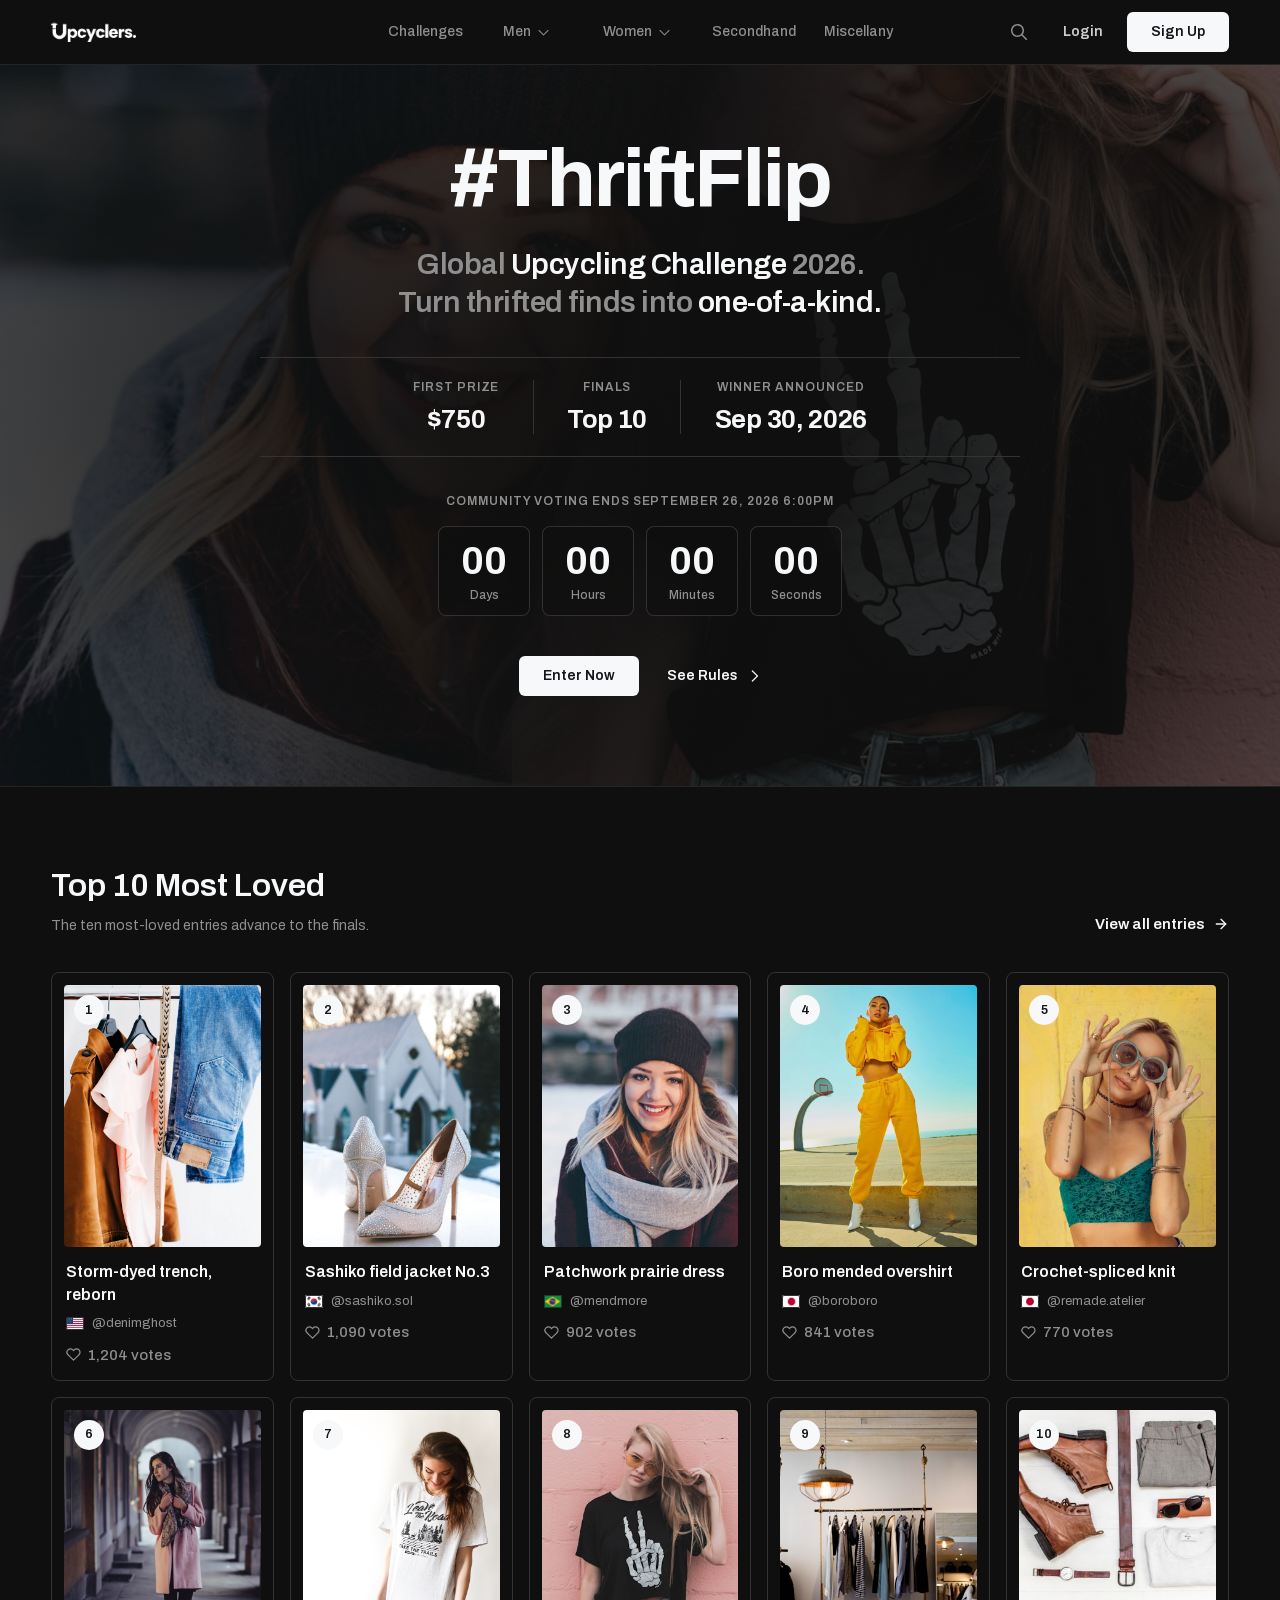
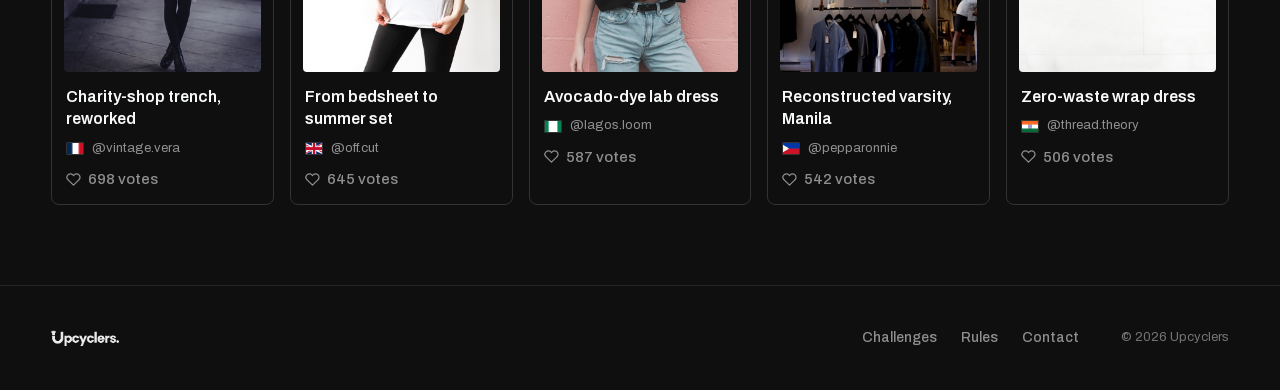
==== new-landing/index.html @ 9be653c5 "Add new landing page" ====
<!DOCTYPE html>
<html>
<head>
  <meta charset="utf-8">
  <title>Upcyclers — #ThriftFlip Challenge</title>
  <style>
    * { margin: 0; padding: 0; box-sizing: border-box; }
    body { background: #faf9f5; display: flex; align-items: center; justify-content: center; min-height: 100vh; font-family: -apple-system, BlinkMacSystemFont, sans-serif; }
    #__bundler_loading { position: fixed; bottom: 20px; right: 20px; font: 13px/1.4 -apple-system, BlinkMacSystemFont, sans-serif; color: #666; background: #fff; padding: 8px 14px; border-radius: 8px; box-shadow: 0 1px 4px rgba(0,0,0,0.12); z-index: 10000; }
    #__bundler_thumbnail { position: fixed; inset: 0; width: 100%; height: 100%; display: flex; align-items: center; justify-content: center; background: #faf9f5; z-index: 9999; }
    #__bundler_thumbnail svg { width: 100%; height: 100%; object-fit: contain; }
    #__bundler_placeholder { color: #999; font-size: 14px; }
  </style>
  <noscript>
    <style>#__bundler_loading { display: none; }</style>
    <div style="position:fixed;bottom:12px;left:12px;font:13px/1.4 -apple-system,BlinkMacSystemFont,sans-serif;color:#999;background:rgba(255,255,255,0.9);padding:6px 12px;border-radius:6px;box-shadow:0 1px 4px rgba(0,0,0,0.08);z-index:10000;">
      This page requires JavaScript to display.
    </div>
  </noscript>
</head>
<body>
  <div id="__bundler_thumbnail">
  <svg xmlns="http://www.w3.org/2000/svg" viewBox="0 0 100 100">
    <rect width="100" height="100" fill="#13171b"></rect>
    <text x="50" y="64" font-family="Inter, sans-serif" font-weight="700" font-size="38" fill="#f7f8f9" text-anchor="middle">U.</text>
  </svg>
</div>
  <div id="__bundler_loading">Unpacking...</div>

  <script>
    
document.addEventListener('DOMContentLoaded', async function() {
  const loading = document.getElementById('__bundler_loading');
  function setStatus(msg) { if (loading) loading.textContent = msg; }

  // Error sink persists across replaceWith since it's on window, not the DOM.
  window.addEventListener('error', function(e) {
    var p = document.body || document.documentElement;
    var d = document.getElementById('__bundler_err') || p.appendChild(document.createElement('div'));
    d.id = '__bundler_err';
    d.style.cssText = 'position:fixed;bottom:12px;left:12px;right:12px;font:12px/1.4 ui-monospace,monospace;background:#2a1215;color:#ff8a80;padding:10px 14px;border-radius:8px;border:1px solid #5c2b2e;z-index:99999;white-space:pre-wrap;max-height:40vh;overflow:auto';
    d.textContent = (d.textContent ? d.textContent + String.fromCharCode(10) : '') +
      '[bundle] ' + (e.message || e.type) +
      (e.filename ? ' (' + e.filename.slice(0, 60) + ':' + e.lineno + ')' : '');
  }, true);

  try {
    const manifestEl = document.querySelector('script[type="__bundler/manifest"]');
    const templateEl = document.querySelector('script[type="__bundler/template"]');
    if (!manifestEl || !templateEl) {
      setStatus('Error: missing bundle data');
      console.error('[bundler] Missing script tags — manifestEl:', !!manifestEl, 'templateEl:', !!templateEl);
      return;
    }

    const manifest = JSON.parse(manifestEl.textContent);
    let template = JSON.parse(templateEl.textContent);

    const uuids = Object.keys(manifest);
    setStatus('Unpacking ' + uuids.length + ' assets...');

    const blobUrls = {};
    await Promise.all(uuids.map(async (uuid) => {
      const entry = manifest[uuid];
      try {
        const binaryStr = atob(entry.data);
        const bytes = new Uint8Array(binaryStr.length);
        for (let i = 0; i < binaryStr.length; i++) bytes[i] = binaryStr.charCodeAt(i);

        let finalBytes = bytes;
        if (entry.compressed) {
          if (typeof DecompressionStream !== 'undefined') {
            const ds = new DecompressionStream('gzip');
            const writer = ds.writable.getWriter();
            const reader = ds.readable.getReader();
            writer.write(bytes);
            writer.close();
            const chunks = [];
            let totalLen = 0;
            while (true) {
              const { done, value } = await reader.read();
              if (done) break;
              chunks.push(value);
              totalLen += value.length;
            }
            finalBytes = new Uint8Array(totalLen);
            let offset = 0;
            for (const chunk of chunks) { finalBytes.set(chunk, offset); offset += chunk.length; }
          } else {
            console.warn('DecompressionStream not available, asset ' + uuid + ' may not render');
          }
        }

        blobUrls[uuid] = URL.createObjectURL(new Blob([finalBytes], { type: entry.mime }));
      } catch (err) {
        console.error('Failed to decode asset ' + uuid + ':', err);
        blobUrls[uuid] = URL.createObjectURL(new Blob([], { type: entry.mime }));
      }
    }));

    const extResEl = document.querySelector('script[type="__bundler/ext_resources"]');
    const extResources = extResEl ? JSON.parse(extResEl.textContent) : [];
    const resourceMap = {};
    for (const entry of extResources) {
      if (blobUrls[entry.uuid]) resourceMap[entry.id] = blobUrls[entry.uuid];
    }

    setStatus('Rendering...');
    for (const uuid of uuids) template = template.split(uuid).join(blobUrls[uuid]);

    // Strip integrity + crossorigin — blob URLs from a file:// document inherit
    // a null origin, so crossorigin forces a CORS fetch that SRI then rejects.
    // The manifest bytes are ours; SRI protects against CDN compromise, not this.
    template = template.replace(/\s+integrity="[^"]*"/gi, '').replace(/\s+crossorigin="[^"]*"/gi, '');

    const resourceScript = '<script>window.__resources = ' +
      JSON.stringify(resourceMap).split('</' + 'script>').join('<\\/' + 'script>') +
      ';</' + 'script>';
    // Inject after <head> so the DOCTYPE stays first; prepending the script
    // would push the parser into quirks mode. DOMParser always emits a <head>
    // (synthesizing one if the source HTML omitted it) but may carry
    // attributes through, so match the full opening tag. slice() rather than
    // replace() keeps us clear of $-pattern substitution in resourceScript.
    const headOpen = template.match(/<head[^>]*>/i);
    if (headOpen) {
      const i = headOpen.index + headOpen[0].length;
      template = template.slice(0, i) + resourceScript + template.slice(i);
    }

    // Parse the template and swap the root element. Scripts inserted via
    // DOMParser/replaceWith are inert per spec — re-create each with
    // createElement so they execute, awaiting onload for src scripts to
    // preserve ordering (React before ReactDOM before Babel before text/babel).
    const doc = new DOMParser().parseFromString(template, 'text/html');
    document.documentElement.replaceWith(doc.documentElement);
    const dead = Array.from(document.scripts);
    for (const old of dead) {
      const s = document.createElement('script');
      for (const a of old.attributes) s.setAttribute(a.name, a.value);
      s.textContent = old.textContent;
      // text/babel scripts with a src: fetch and inline. transformScriptTags
      // does XHR against the src, but blob:null/ from a file:// origin is
      // silently dropped. Inlining makes it a plain inline babel script,
      // which transformScriptTags handles unconditionally.
      if ((s.type === 'text/babel' || s.type === 'text/jsx') && s.src) {
        const r = await fetch(s.src);
        s.textContent = await r.text();
        s.removeAttribute('src');
      }
      const p = s.src ? new Promise(function(r) { s.onload = s.onerror = r; }) : null;
      old.replaceWith(s);
      if (p) await p;
    }
    // Babel standalone auto-transforms type=text/babel on DOMContentLoaded,
    // which fired before we swapped the document. Trigger manually if present.
    if (window.Babel && typeof window.Babel.transformScriptTags === 'function') {
      window.Babel.transformScriptTags();
    }
  } catch (err) {
    setStatus('Error unpacking: ' + err.message);
    console.error('Bundle unpack error:', err);
  }
});

  </script>

  <script type="__bundler/manifest">
{"02a24ca9-d730-4a48-bfbc-7407f951d59f":{"mime":"image/jpeg","compressed":false,"data":"/9j/4AAQSkZJRgABAQEASABIAAD/[base64]/gAUXy4AEM8UAAPtzAAEEwsAA1yeAAAAAVhZWiAAAAAAAEwJVgBQAAAAVx/[base64]/[base64]/AkHyRNJHwkqyTaJQklOCVoJZclxyX3JicmVyaHJrcm6CcYJ0kneierJ9woDSg/KHEooijUKQYpOClrKZ0p0CoCKjUqaCqbKs8rAis2K2krnSvRLAUsOSxuLKIs1y0MLUEtdi2rLeEuFi5MLoIuty7uLyQvWi+RL8cv/jA1MGwwpDDbMRIxSjGCMbox8jIqMmMymzLUMw0zRjN/M7gz8TQrNGU0njTYNRM1TTWHNcI1/TY3NnI2rjbpNyQ3YDecN9c4FDhQOIw4yDkFOUI5fzm8Ofk6Njp0OrI67zstO2s7qjvoPCc8ZTykPOM9Ij1hPaE94D4gPmA+oD7gPyE/YT+iP+JAI0BkQKZA50EpQWpBrEHuQjBCckK1QvdDOkN9Q8BEA0RHRIpEzkUSRVVFmkXeRiJGZ0arRvBHNUd7R8BIBUhLSJFI10kdSWNJqUnwSjdKfUrESwxLU0uaS+JMKkxyTLpNAk1KTZNN3E4lTm5Ot08AT0lPk0/dUCdQcVC7UQZRUFGbUeZSMVJ8UsdTE1NfU6pT9lRCVI9U21UoVXVVwlYPVlxWqVb3V0RXklfgWC9YfVjLWRpZaVm4WgdaVlqmWvVbRVuVW+VcNVyGXNZdJ114XcleGl5sXr1fD19hX7NgBWBXYKpg/GFPYaJh9WJJYpxi8GNDY5dj62RAZJRk6WU9ZZJl52Y9ZpJm6Gc9Z5Nn6Wg/aJZo7GlDaZpp8WpIap9q92tPa6dr/2xXbK9tCG1gbbluEm5rbsRvHm94b9FwK3CGcOBxOnGVcfByS3KmcwFzXXO4dBR0cHTMdSh1hXXhdj52m3b4d1Z3s3gReG54zHkqeYl553pGeqV7BHtje8J8IXyBfOF9QX2hfgF+Yn7CfyN/hH/lgEeAqIEKgWuBzYIwgpKC9INXg7qEHYSAhOOFR4Wrhg6GcobXhzuHn4gEiGmIzokziZmJ/opkisqLMIuWi/yMY4zKjTGNmI3/jmaOzo82j56QBpBukNaRP5GokhGSepLjk02TtpQglIqU9JVflcmWNJaflwqXdZfgmEyYuJkkmZCZ/JpomtWbQpuvnByciZz3nWSd0p5Anq6fHZ+Ln/qgaaDYoUehtqImopajBqN2o+akVqTHpTilqaYapoum/adup+CoUqjEqTepqaocqo+rAqt1q+msXKzQrUStuK4trqGvFq+LsACwdbDqsWCx1rJLssKzOLOutCW0nLUTtYq2AbZ5tvC3aLfguFm40blKucK6O7q1uy67p7whvJu9Fb2Pvgq+hL7/v3q/9cBwwOzBZ8Hjwl/C28NYw9TEUcTOxUvFyMZGxsPHQce/yD3IvMk6ybnKOMq3yzbLtsw1zLXNNc21zjbOts83z7jQOdC60TzRvtI/0sHTRNPG1EnUy9VO1dHWVdbY11zX4Nhk2OjZbNnx2nba+9uA3AXcit0Q3ZbeHN6i3ynfr+A24L3hROHM4lPi2+Nj4+vkc+T85YTmDeaW5x/nqegy6LzpRunQ6lvq5etw6/vshu0R7ZzuKO6070DvzPBY8OXxcvH/8ozzGfOn9DT0wvVQ9d72bfb794r4Gfio+Tj5x/pX+uf7d/wH/Jj9Kf26/kv+3P9t////2wCEAAIDAwMEAwQFBQQGBgYGBggIBwcICA0JCgkKCQ0TDA4MDA4MExEUEQ8RFBEeGBUVGB4jHRwdIyolJSo1MjVFRVwBAgMDAwQDBAUFBAYGBgYGCAgHBwgIDQkKCQoJDRMMDgwMDgwTERQRDxEUER4YFRUYHiMdHB0jKiUlKjUyNUVFXP/CABEIBRQC+AMBIgACEQEDEQH/xAA3AAABBAMBAQEAAAAAAAAAAAAFAwQGBwECCAAJCgEAAQUBAQAAAAAAAAAAAAAAAwABAgQFBgf/[base64]/ShO3eHlLYRTe6iKObn8DnGXUidkA3nrSeaGI+lexq/iKP27slNBi/YNIBFpHDhWwMMPw+tpAo69ite4yDEt4lGrrLTHJp/[base64]/meZGUjNPXYuX7pmFPyz9DDOD7+zQHztrL7WQqQUfnzx3ijV4DGJQUxo3D5lBQ3oZCJVGaOzEWMrYiux1GQIjJH9DzWcC85CTi/jOSLgmeotK2Z+dFFmXHvGFReaRkNsA4cPY2A6pp08WbszuSEdVNvZjZk3pCdUb4w4eESbylJEhwCeROJIowIjRFKy+NSwo5SXHm51W6BRB2i4ouCGUey0awIZMDJVOKpAhsUAwLIRacCm63jMY/dkkzd/u/URiJpupQ6C2XAQXa3gs+relrJSyCTocrHsKHWFfyDxBQjYoCW0mbO1eQS2oJCxTkankTBfG+LeaUlKau8/bTdaOJgem2EkNRUKqFD0l5KOPloLecrSri2ZYanFCTUcjYj0FkkJraYAcdbVdaOs5EPFZCJFtIFEIltZDOzeKTe9jliLYhZoGSwktOkqzKslCHAZKFDcjr7Vwx1TAs1IJLLlwQY1/[base64]/wAu3jrq88oNU3iaTFgRGokfhsuh8bY4a9SFZb77ekSWOYY7IAvmvGkpSnWvwIzW/tXG0Z2G1r9B3mbmsEJKwR0cGiJKikIOKM1lcLnRaUgeMnBano/IAkZwaEz2FVtOLwSbw3P2PTqDS+KtGaV5OtHDnBgGasZzhLCCQsMcGQPGEJIrIke9KPEFRqnl+X7lik+TSXNJnbWa6nMZlV7GPngUhs5hN8kRnWT2dbRYT5/h0im5zNmiRDCQ5d5oyYolUkheSmjOO8+yyauFFGSm2dkkdXPkmSJTRIUmUQkwhR5rJh2hHVJtu42TJ53QTZT2RTsg5aFOb0I0hENCVQ6uqyhcvkXzXVyJ2lEeKAxQ9dUbUbYtGzlK6aRe3ZVzyhGXUlkcMFoWe0vcjF4WOyd6IndW/as/q605Vy88g8ps50uXQeHz9REjFRUFgtlQivowOH2BFaGuIlIaSRlLptF5jfxZcXGPbGe6T0ynbNXCEpMnnlyJby3iB56cN3fHehNFtHUomyLIlcyikkj0luZkhkEbN2cuRkBRMlZ0o0WhFRqu1dOctd0yuG+kk683WZe19vF/bZ1S1xtlPrpsoltvvqlndNRLXPsJJpe0nBHTZJ2cJ+8nyns3S8ybAXkWasIY5CnPvPPExDdf85VNqzS0PEzLCeoM8MpIGT0RMtzKigkwdjFJ4moPaJZLDdSeZBlkxEjDCUS35eHBpwd/6gW58vOpms9dzGhrPJTn4xxh6UThFlxCFquIhYcXqacZl4qbMjsoHSS3mElUMErr7tdFHZJFEjPlmipGJeb+IKjFse4r0dBRH0oyMnHSdzLlUghkiuZczOxM9ZzJIQjzyVUmsLymMpNMJlsD2jotoETSlCsYXSMOY85dEtAyLKSYjGzPJ9Y8mlK8RxV1Icx/[base64]/RgdCchNhriKt0mMgSEhGXUxSPwHJBnRLONKT6PgI2C1M39dSN1OfRLx6jZyCWwOskTiPLTEZUDKO5dUO5nWns+qab2sqypFATxKEzdRZ+4Sg7w92QBuwbOKiEhhbTaMo/[base64]/[base64]/TiXV/qwiV75mspaNN3jhde3YjvKrtiCYao6ZpnAt+0cbtU2AFdIEAr5F85jh1MzKCH8orsXzV1pt5OQi3ZfDc8hZ+jOa1nsL0kfoSGVcXgvqw443kKCnHHB9RNEvFfNDnHaK42eYlSsTWaUmWiuXUjSBIKM5LVcRjO2CNRORlumW81SWE+mpPQc/BatV3BT4zSVYM5ab5phdoiESiTsLcvncXauCW0UDYSdqlF9ybV5DIZKeJJ2JFwxEw9rLOidkFSco6bNFo6YbIaiaqDO4brounuj0axHOMps+HzTKn7Zss8d/aJs7xmTHwOsUHLsV0NauFBZJ2lEzN8gtITR84FRmR08PUpOycBh23RNgomTJhC6mCOAC8wNy0fLp1mDtmkt59rJrm7A+cHYI9Lpo9GyDgJ4bN0EozZs3Uq3CO0w/wA09JcJ7V8rq8lYLiunDtYOa92UrB9AMpTvSE5UZvmCYSm7ytH0ZdCWry9YtbS6fkfPcsr6t4lqQNjncTqrzDKeZjrpQkTsMQhIymKTjIq2GtHd8MbQdPQ3zjk1fXc0f7Vy+epthrEm3ksyGt5Vm0ioQoISJp4TdnDN+yjIiyy2TuF/eaTJzo5TNlUt06yamkTOHzBGJ/OVdmkq2cNYmftkXrJh5B3Ou6GrtGlJWrfeFxF62fvARKYmYSBHWazxDnGDxmVaY8puF0NpJCyq0ePH6FzrirqiGhYzeLFpUn6GrWcDjyOqpt/R/wBOPzc8B2tctIlY3u6kmI7lmkW0e88pLmN7ShJUgruUSC4vMozicU1Kw2bwklJSAGnchSllx2r/AJXyubS60LcwyyBekSVAycdi2Ua41iSw2cHSTzTnKdcbybl5FslawHio43GbdkRQTNVVk3jqnoqm2buWjPtpnV4u25QZEmW77DxVU21Y2j5ppErRbZy4/KpNIGeqaeYujrdhGe40wEJVfFB7yFlgQSeNNJF4PaRNk9ZtNQ0H2YjA8OLumGQsmUGbpg6idhqqOJTkeBL6NpFB6o4lepORjspd6n6TmkpWknE1zUZAiAYPAl6HeePz/[base64]/adi+IujMIj8/FTHTyMgCirNkH6AyCRxxoJxZls5EpNLK/KsezzVYvEaylK7XNKc05NWAr/ABe1ODKOfkvq5hZ10WZJlRpFmoILJOFD2uvlJFwkqkswdN2k/HPWCTxRBRpokGBJpjlkSrSQZvGzTXx5VpYXUxCyOQW3LRLN1Eq+mrlVin9jZ/[base64]/iTKajZ0ug8QSJ5RTFdQcsnUq71isnA5oc9FDstSjZclZso1dvFYQTYPF+80HxsOG7wc4lXqyUTKN1RsoSoSsyhZUWZqyCP0foSAo9TICvIT2BTVyTBgmEv8ALkfC/IFvKn1qOxHfSZRniuZL6Kizo1qkRl0MkdqB1Zt63B1kULOJ/[base64]/[base64]/XIOav8AJdh9dyhK/wAa2f2C5lv5XBznoeiuh4xRu3Ss5xwXjRpPn4nESFmDrSJgR0UWLUHnBT2Fls9ZOktdmz1pLpbD2M4W0yomZKGJ1ejsC9Ktu9mAsJQ1t8vHsm9kg/jXoKtlQO1jOP5je6eTbxlynPLBd0irZui6eNm7R4Ljm7aUExDkS8FEmqLwNPwJIZj5qNEg2ZG7DORmO6MMyi5YuGJAsh71kYaSaSEnJUrdtYx1q8ZEGcsxmwdtp0t0HbNQyxft0PdrnVNn2JsO5D7D6U6Z5n0fj+/[base64]/VL6u59nWnqmyQTO1GjkJVsK4DJLDrUc2qvnLzbZXdQfCrneAhm51UbQePWiODa4+43+oEchqfD+NfRmpe7845B0Og+28ulMOLs1Nzpq7lFZ0wcit6qpqqWDAIxE9iMmBup0/Uc6ikhliufJKmzNdXHos08p6TcRt9GOjzT7YZ6cDbkE4UjyoN1EhPw1KMyrFk1ScDWTBQeskmzu8811dPX4J8mNPwBNpHH4d4znH4N4plEm+imoLXYPFqmzZvGTKgiQtivGT1pKMTYGR5cNlrq8Ya9rCexcLubsvuMTcfQuYtMdqdvkmgfpoIDZ+TFZfW3mi/[base64]/DGZeNzmHGlY4TFfWgpKMfo1exOdbYxO76WK831foj7UE/N2vlR+sanyfVAX6/PPmDcmN0fXgfnO7FYEV50Uq06U6rjMlytSSEY4YrPIF2TwElQ7tjEnKMH6NjU79DQLsQqapwgr35LD0fmg/+ncpiDguyOyMZ9rhin/pPxvn7VRAbnrCNiI88dUzHW5/5mObqo31HxF28EGrdV8or4Gr4g2zC1m7abutPOyVbmS4Mg2YEZC8qzRZF/DvJqCGnQ1zMGoFEpCYvFN02cbItPVPKTMkPeN041q6RSSW1yp5ylvF3K7ZdJVZqu6Wyh54r4bovF1qy1Sct027Oq4HbKRWRRCTQuMIrLozM8fkcV6vrhTjB0xyneHLAiUwfXhnJ3aVN7nO8wNpNL9PjB0b+o/NevQ41sySBs6YWXDLhx+o6cn/z/wC8Ob9JfS6nJCxr7ORaeYmk6fFSOYWIiphG69sEOcgB2C6MG54NDrVz81I/q4/[base64]/wBFPb3O8UT+7IWDR5Dx1HIBhsyVO5Xw3cfHf6L2ovr5VQRaURzpMHoq3aavfB1pMWTf88eNQueBM7Up6H3RznHW4upC/ejOy535UY6uhPbeK1YxsmJmzpcKb1lkdbfNt8Un6Gt3hLYDNPMvWIeO2h93P60k8PsfHv8Azv5b+jvI/pPmlSnYtJOw4d1tlsPR6e6T5J6J5zrZIrFCVzDlIzc2UEAjN6VkapFfSj1uhWYzoHTcxud2HSrVoc2MekmLR5nC9TCIR5bY9KjGhzrp0EjKHP6HQmHXP6vQiyfnTTo9un53R6GBClSqtmsoquU7JVlCr29ooPCs9LNw8az9ZmzTrZ/OSTThmLL0ecAh/XWjX4+mepjjO4sDrbnnrGO1NJaKlAD5Rkb2sSrhtyMB2a19N2VXQhbyXlqdyHFZc7DGFA7FrLQo87vFi/a8vZt70hfmPoyN2mvz1oWxINMbTjEAt6LBvc1QO8oboatDUN24+2uf4yu29XFUXFXGv2lpZm+XUl7lo/[base64]/oSdRzmlKCcp1gHlK7ud82H0j6Ipm9F1MxlEQlFY0sJii2dZXV2I0bo/[base64]/M8C2niaUE1nnkoChY2E1c62Lu6r1WwlGVdq2CoyrvE3gxlHEDYa/[base64]/0z4S3+d4HItV+64OS2bXkwwOruuf0PcvK9iSNzaZRAAtusZT2HIWL4n7ruL6M2ILaXOjNSOzIb4n5IYib1SC+K7OwZI5q6E+MKJB8l/MgmxrVINkzlIHkyokF3L7M4VQ0KdeCRyA3qz5iyY6lFasyvI1HSjE1gNyAuzGg7PqQROHIJYNe4jfTHozlPpYXYzErEy0bM8kEOkGF0MlfxwjjXzSDNnn3t4Y55xBoi+d1CfdcbazmcRjSpbW/ArYUbKmQE5z+5IXCSma0dCSKP4G3H6R6H5gz9y9Z9xD0PfrXY+h5+zgGHLJ/KoowIjAqioJPa1wu45xqC6afsvUULnFcd35d211/wAz9O8N2VT2LAbJq2Jtxn3Zyls4PyfTJRf0nzKUSioHCjZjuo9oy6v6Q+btwc71v1HJfP8A7Vo6Vy+ae6Pl+yt8+6zgtcrYToqKaJaYU2Sb+W8knqt5MnlTySWVNk6Xl9kkNlsJJZc6JaJC6msAmNcQVnt5UtYA1rIn41/Qde3Bt1Z7j9BFBT2gtTKs8EViPKb/ABbWFrVMKr3R03yD1WLrprIK9NR0LUPVlKcToZ2RhxTn9c4FQoSheEcxDZd3HGKF8b7GP2FUWY8KxZlsc9XVU1LhNxcty+7OVY8QogZi3AzP0s0RecfpafF9jKVRsH7Jn/PdwLLnxKOFA5hliiPCqco+3udcjsxlPXVy9YHW7UXZ3a+adW9LUnfHEdXSNvUz0FVsTWlLhrPXwfizWHQlVeo+URpi/G6uBu4w4d9D4x6G/KOmOQ7Wxul+wXuGPZOz90/ab915oont5LbHtksY31SxndNLONvJa7eUSTztslrjfKSSnhzM7ryvKR28qbg4C93MyVNHEigUDKEMgNHufzNkcz1SYU3w1sYy3OcXvym3XvN/SvJ/Kddz9UVsVPYyeie5vmb9LIdPh40c0enOyuDHMjbnTyMV9z24d4mIyHq+OxMfSPVzW+hvWxXh0OseLkAld1Jn6Wz3GX5knXD9x0C4rOQZR1iOZDTKybHEUGA8G/R3kbRbe/8AgrrHSXQpmASHLqSYKvC6pq45ivPnGl0pbjrpriToePKX1RHat/Dvm4aysbk9/nzpjk/rGlekUUkmdTnvlHyL9Ofmz6FwkQdsNeo4Z86ZyENxA4O1q6RubQv1bS6C9UXqet+ndXTPWedZ97yW2M+S9tpsljfXdLT2dUt/e2SznXKXs6wZ4HecBlLdLh6waL3DuZsimqjfN0CORGRTJ1sUp/G3Jwq+htoFP8NnqJEJ99MuEvrXlXueaGLieZ6ehavtCrtPBz9Rfln2/PT6pbpv8XvJHKQs55no3FB9Rw/lei+cjCdcFereSfR6ZfLboLTz+7FKRtKn0y8es6ZUdLnixLrKctuV+WmyuHqOZC2l8KbBzthCUSUbvEdCZmEFc+ck7vrhHrs76JzrlG8MDWsann0Mz78JrMW8HZq/l21YP3/[base64]/RJhd/H8x571P6ESPg2Vc7b7Ib83FM+3f2eWWwp9S781VSfmuzoZ8mut9LmekaAkmsqIvqzni3XIX9ZvK3O6wCLWhzdYHSi6Ui9C8d6xuuGWl5l6rcleWpR5cykureYuqs/alktic10eWhXyp+wXGupT+YcEk5/wBB4Gp3Z5C7lMPLMkxF8CWjOae19m7/AOqLRTHRcfrvtsknlbySG6mEkd1PJaeU1Sx7fyTTnW2OdNfMHOHAnWqKw5Su7ETEeDZPXgnW3M3QsB1vhElidEQxN/QlyZw70FzBYqWr9TuYu/8AkOoon5a9F1Fk6tr3SDkPn/p3FXPPUHOna+dVimrv2fm14d5fJ36EZPf33ZtHTfnu86MkEHmnAdXW0SlME3c6G8fdqVV28eC/tB805w/P9yzjjv6JC5zmLbp6e0tT5dWv1xYmP1XLKXYUSqUqtf10Dzywn5Bdm2bc6KkOypBdON1lZcZdo8g6HIT2+69vEJ49xldFV5tqKVdN+fei5vM/gfUd7AsG+6W6W5LqZdz70Fzm9euOouYOj83ZtB/slr8mQrC5oXfp/DSH9vcD9zxrprHx+1zVkhY7tAskJArKoa6foz6nq/qtxnbqOGxvr5OpjOsZ539iKxqrsklnfDt7RRhJqRrORQ7p8FokQaqxEOYr1oGyGk7G5/EXua626phU8DrQ6WBJ/wAn2Q/nLpzinXyuJ+oHn0g5vYN83XF8iOL67PQh2dV9ecQe1qo4ju6I436x5u7fz2oNpGI7zy0FY0MElB9RpJxx1JzXsHSNych9RcX1o6heieaNLNkY5s87bk6IjXSNRZftdd2IEJZvRXd1X8/htLl+3Lp+ZcgpQ7j49DOs/[base64]/XKnJqDScE5z6UzhmbyexHu2sf57frzgjqzpyaXnT/iLzbvOeLQmCMLqF3CLKzNiD0/a9Pc50dVQ+y6o38HkQni0vTPHqehsiA6nPO+5ODJWDU+jvSPG1x8p631nRNhAqB6uxM686zmp1pGJgHVr+HXhpz/AKpSsgssxj9ZWL22yOfZpQ5ckjjXqWyLKLD5sc81aj5h2EIwumWpJHkpK0lyRJaMtQa1tNKY6LmAU3g3b+pyp62KzvzhPQZGfgdjxpepy0asp6FT27V9ttc6dAmmu9xBcE+c6NDngkYqS7Lkfjz7acTdDz/FjHaKa2D50o8MBHyPpC/XFtnVC972yXtvKpaYW9F9dVUXbXfHnWaSt3mvQpRRBnjoMpuIlA0FyveZ+oKNu1ecb1pe9x1Oq4mdgtfTOKAOjMfWByGF155v38bktnRnnuirXQ/OHPuHNQehaDVzZtY0NOOcg9i/[base64]/AKdKnbhb89HnGeHPrNrr5HyEG9hUzoZcH9O/Ct/qJ03xocvjbyqdNXHoy3z70X03zl0mzc1mcASpHQ7o8OJsZQytiwLdo1bsKpfoWuLIuQ72hEsgHoMglfNDQxVzk7593kPsZ205DqY60krOrbGr7UsVGD7qtqGgEdwq44nozhPuP589JzQHq/krrvWyuWa0v6id7kwuFtdvktnDd5EvTXX3ym7kyu679ltHXjzHfiCDh9TuMt5K5rWIm6lb6lbhy86TqyhW8zdAnH3xUeNskMpjYdVperaWrAuW8xnoc9lzy/W7byp3eHPf0zp3ZLNYrLuG76vGJSu61/oK8KeutZPGfT3LfT4rVAwe3eX52u8bo5hvToePoK26/kF+pMIiYk+jmc+Ch72dilZZP4xCdr1xBJnaBz77sj10P0h8hvt8Kuo1Vaau+m0Hzn2EsbZTSjfNc4qjosN/tlLQqjgZ/V3YQ+YQZp6VtYYua5ondq9C41woxMvOH7Vin6Fcx0ssibR7UuO41Q0VRpPdq0nOKO84kLdq3fc4mPnPqVL9oEeW3sOL9R8t9VToxbnLufj7O1qsHHRXc+TNnjJSY1zgtsOx9J+r/jl37h+mdnmafsnmeumBYIUoneuQKFM8vXjB2DFkl24osvPGla1mMMKTo6S/Fcf4x63j5R0FWAzo+RFtZbDrmdeneFV3FxnoB6P2RS+B0Byj55XArfcFmwSylicC9hVZbYblOch918OmNdnRvIHUe5gW5yL2Ry5tYNzxFYNYFZHF3UBK1XoNOHSmFom6bKgMO8d8UP1G2zjrPPdlUsp3Oye8JqZ1wy2DmKqMKkG6L/red8J2Au3kmzIkG0WkZWSrq/SJDl95ub8J5TqC9Yipfla8Gn7WvKlyRcozmxqmlVPQXpRo5u/Os5j9G9iPE/l1cBF4Kpp2PFmbKrp+HUHdU8726CHUfJPbNMcP6JwkEsWKei+NRRJ0lpYTrLd+OyItur0Wl9M+hvjj1JzXp/1APck3byHd2MJBLgnK5RAXoyWgvXOlV57FK64tiHpH5vwGG9v56L10sTq+CnsJXN4PXjpVX/TEodTWDEpPwnoolAHI8rXpLXxFE7WseGTufPUnKmA2poJce9yc02o1B07y1aOxQ6uIQuy+i5PkK/YQ1PJtIMxGM7X5kv2V26XKJmeV+jpek/qdn6nZUz1/naO2+yWufeaW3s4imXNHSPMmvmwRZy36HGdsXzKE2TbSfheLWbgVz2yts2Q5/fEaM6/p6FlKGAADR9gcTzdcPIjhq/QHwV6Jy9ONQeGfL+8GU1w736fmhyi6Jq8nbR8uK5Yh0OkC53FJKS6q4ntfnrSXbnM+ljUeKNOuz8zihgZK5wAMLy1xunqY3ckLq6Klg1g7hY6MnPK0ozd/q2Q8yFcTor1rGE1KeltDngjrOCbRqSRjV5tK3YZZtPRUgg6OTFIfonxJ9PMLppILbveO7chUtp09l60Sn8ctko+mJxCLAPztIAnwulrWhz7fNXaFHiK4OZ7m3s2+rn5nvo1a2+Rekm21hV9Bxt0yPWs/5+sipau2NNJRfyaK90F48eydlk9fltdveS9jbKdPyqSQTlToLm3eyMN1U9nKHPnk5p2NlxcP5vYOkRe9O87pSDzqpohOhCcXg/gbcpkbIKaCprbqNozN+HMjVv75tQatLdyOxgqL6PlmGFdLeWt7yDEyVCSNntMBY1e53S3v29wT1HzmzJOTvoXzfzHT/OPSzap9H8lHs5ZGb2V0LZVJXx5b71BazveKSHUJpqU6viZJZFV2XidPJFozVVcpCIKsOp4xtGVgOvzDpyMnBqhoAA9XtaLbirFXqD6L8v3XxHoWbNjtlcx09Ehn7/L2YVbVZ3XdoXJY8Km9znKNre46hq6lnhtjejQ4IoTtT57dNgdldDcJdbCuXVNK6SvZjFlfXOlypKqA6ADgth7EoGdV7Fs+iPrOf9E8646TkM7YFJyLPin54kh90+PPlZynYj9T+zfjN9pt/ErSSj5+as4EKQrndZ2a2OhM35NLT/P1E7+Jx+pYCROTICsrDhtixm4ifzh5HqaH0T4Q+gXAAd2LRszHdPOmtayQu71ckqns8a4HPmbxUNx+aDtXOtEJ/g9xGLf53tdsz6fQQbdfnvb/AD94n+t/za6HnKcRJpdrwL3rXjHqLkfQ7JaSIP5x6rXY686n38Gr4xmL+geXFV49pfxj40fqatogXYnpPAblIgJA8PRjN3FBAm2rWb9T4zPa1869UuaWPGOFrUXNo/N6OnUNu0JeOrl9ATaHzS/zlZ1TbNbBubzKr7V0K9L/ADV+qvzK1c2seiKCS1M76gTvjzpGlpF7oq5paoMJXYEFsVoVX/R1VCti/A/Vrf1VTwl1fAIfPfqP89VuxX8MUQtZLxoZJTVsfcD4hfay7TkjErE6BBp1KSCnpz+QZjO46hZF8jVCRQ3HgGFYmUCiWcfH+IUXdpnMN4vY3PoNKPnr9UgH+T6NswuneHMxaZKJqKW9VUwYClhNzHUtKKlae0K6M5aumrcazytJXWsdOdx/Mbuzjekl9C9iVlzG58ga37b5a9M86rW66yOXafaTDyvj/uuaFtmsuh52lmhQT6P5E1y99YptVtW0xM8vCZAhTAiUhOvC5rBFL3eXKffWVsXEYj0z4vuLEhtp1rkXKzseEW6G5zBdMAkGrQ6Kntb2Bp82AoPoPluFqXSSHG7UJH86PpfzHoZvzWmMUkmrnPuuefVs7Y7asDmy1CCk9uVXtZoTtTxGzTr/ANM/QP1oxWgfRcr8ivm5dNT6FsGye6y5/Swic5sGlv10qY7VjZLNd2w1YDJYKIqHQO2aNwxFVoTXsZnDCNRIV+UfXFSA0vmRGrfp/qeAeGALij0sos2oJlW6P6SfPrqWM0Nrj80eiIwM5HCJbYzYEX0LnpvQrxOvo6PmOzQPEBJSvat3qf559k81u/QtxR/QfD9HR/zb+unGB5fPqwUZ11mNLbm5T6m4rt6FjNh1jvYNXKSqK9p58LZENLuUy840IIYS0OTE1yaiVe2/aNCJa1g/QL5l/XLm+ph1uVtbfOdFb9MXvz9QIzs6srZgfnA1DTWkK/LQpS29LBe8q9U82TgZUQjhi3nWkt1sUvmmF6gh5ixWvJzJ2WZSCl9S5Ys95ptG9n2w5iUjkCwfVr49XuXk/qz5p9dzHxmAkdrAk5BH42TJkf045l7GjYlV5QH0FdzoKjGEfs1nIRE1HoEKlkIWE1DZBYNSJywpk4rckVq6HzQ47+snAW1zFDSqKlM/TYEmxQGwW+nfy3vGl1Mr5g+qfzYA0UZbePkHoU/fKKcgeV8G0zk0ef2MuVN93dDe1tSqwUKv1W6B+e3XnmXpPREALuMU/wA1BHXHEe4WDdSVXMLA1acu+opAj0RlkV6ziRiRXfQywzOTrlCxdH3tHRrRtKoNcyWzZpLL+TLvs58ofq1w/f01Nq5mlHR6S5v6S50BGSWVXtkBPxJPYBNbsrmuKgLt2MCQ0LelXOKBNY3OJWS1lUfdtmlSdcdD0DE/Oq52F3QTvoXiTtCuSrOfu0/n+UXdlqcW9ABLd3hfht3P8XPsf+fbu+R5YHP40XORksc7EWfc15cz9/zuPILGrygORlYhZIJbNN2g3cNGtZGgNqsupt58ltCq7DaZ9qwkOXqUZ8zPr7xBpUPmqkSj1Ko90cNaG9I3gh7T7L6S0vU3d9K58xBEiEFoNFhzwlKUVrZsBEZg9Rd2coz5ifp7TcANMnx7K7g+aHQXL9X9O5nzFbfnndyPk3rqGUtDjGE3/wA4dLU6SpOwo3ANXhCyHX8aHVtEtMVUTfAEBj1LScIWpGwMnie5zBQ0kxZ7w+o3ze+h/L9QHq6bVTT1PoDx11nzAq8/t+kbyEXg2zILYBTv7z446u08mxI++eHocqWlAJRK1EbYqGWJrooLoOvSV+NYXYpayagupuHuqy07p5x6w4+paEU6u406tt0y3rG9j63WX5zPsL8PfQ+FBsXUklkb9R8/z4y+g1qyniYbS/uXnzoEUxc1FNhRQD615aCxEh2GrSk6j49YCq+VXZbEopJaOkvyl1RWcS/Iile2+Lr/ADKzR+O5zrDT9s6pdc6+nvy96no7Y3m76pfLBUQzYoFu4LrdBBCSc+cuJ42aajsrC3bktJ3oOkY27C6I+Z3dfm/q3TZqmrE5DpKp5e7z5yuqElGFi6dWgrhsbnXZwpzz8gJ1cZtY4aWVLldxST1/p4KA1xtq4J3fEsEeZfUr5l/SfD6KIcg9M0ZAn0Voux4wKYe+OTOsRy45NpsoXK9625IuC7T6IexEzZzKqjVzczFJbEPsGt3foFeE2GweSK6t7mCyeJ3hU18Xs3o3lzo+psnU5suCkXOpm/SfwD2Xa4K4vlsG7bm9hplBZUm715Q+sciI8ljJo4e0DDQ9WJDHXON53KScaksf06ccQmI4w2mqrkwZ/sGkwiNWx0PUuOoTcEcq3vn7wX9JeI+p46hWZUTw/[base64]/q29maPy5VWG9ZyWUHqCpdN/XSn6dbQ577z5P+hRQvaqb0gN6m6++Q31S2cG0HQM/aiJxP4rGK8TmcYJCRSAA9ZHjUaO1bBCFT2qQWqj4S+lHH/Tc9842hhlxHVGVBpGh1pNl55V27P7b+el25mnF+b/oBxlZxIhjVPQ5949EuI2SYNdRlui40SV9hwpkpdHXmbvWpePNHQvI9Xd9iVLMeV1lRJOCGHVBALL/AEHiKOmDWUgi+oa56LpWYxodDbvMh5Yw6nsAHQQHT7or21yF26UHXlL25WtDYAzut5RUuF5TAHMXtDlLsChYqN04+lNoFb9y/Nfsq7nXOeiT2lcg7mUVpKcOt2n5mWN8hkpygfLjqahbvNZkMBlfNgp2bzv1vy5boSHzLwScI7s1On4pn2LRPXkl298/ukUHtX5E5fwW8L25PN0jONR/TL5V992sLuke+j23Xv2LiilYvg5rJIJOmDpmeyeBzMc9kmj8Nit6J6N5/wBjO+WsXtOrOW6FCSBHeL1Jq2qkJU+n94e+jS+knze6ZaZmjx0hMITu8e52Zu5gT1UykX0YqwvERaaagQWYv2MVsCsX1De7ftHjzrHz7tDsRJxrGuRJJzI/RuEryUx5/TNH6nlsKtZbMAn0Nfy5VWpbnqaYTARYupg2T1FHj1HoLFmcPszPt1PCLU5hp3+mKDmsZuVOm1K8s0UuGnsh5UMGyJ/JoRcp9hZDL071h8tXiMi9SPwIC5W6PtWnLFESARfo+jlMdw92x85ST+oPz4+hHAUYXl4v6JvltNIVd/X8J0OC5l7/[base64]/oMrIsqJ6ix+gw3ZQLKvxytbqjl4FO2FRFyWAPptz1agTXX87e2nB6vIfdtWVq7yi0WNakhZ0ohSgiwaMdDQA8Gs8496xeN/VfNiEQ8Y8kdScyR0e9+LOvKIYdq+ifoG+X0nikv7Dzu679ilAEv2JGaLFtVldfkRMKG7fbWAd0FW6bvr6H/ET7W7wRK8ziFwVlCwcoDOIESKBBjcjS8kVejEQlPLDDNa0Nri2/Zet8w+ZfuO4zdX88zT7C8Kxbnh6goDUOYib4dvtShoV1tj73CCcwiu7xyWm2xKSft03F73k5QVVbrtPR43zE0wGjlg6vQl281zPEvelZmunESjziP26TA/Ar5gNvQEqihq4tDXo+5mdQTiQSfM6d/PZHX2Lpwav0HNhHxmtuyDA+SrThZh6WHz8ZuVejrIp2yxGO8T9bhhkFTHnG671I3EicPEXoGPQW1yi53nB/kB19CLXojoCIOK+fOyeIK212ZALn4JDGJ+fetg5dsGDhun5DrDiWZwd6SuuGsaUtjTphKWm2MRE6aumqlt9R/lrdN6v9tYw8F7UQVnV+UnCTFMVoJyiyO5RlSEKNQJIdW+oSh5QFA0tCaTOt5NmaRIgITCaMcO/S18M350236FuOR3PlJbsag9W90NUEgkVDoaTQm8K0uaYqq7GytcOm6JjdBZncNtsxI8QwvG4WvXn5nWLe94cSdCZ9/SL33UdnIiNvREsJqnReSK7nQX6Wc8duUtY/b4QJj65TleW1rN89ZvYjB51zIK5alC3YA85Y1MwuGnhTYw+l7l4OsOlrdb6vXFG89DCb4mOkK3ik+u14P1XzbGhk6k5x6fg6RrpDgTtoUIfxr9DOeIWbA+S/0p+WkV0R6Y+nPheAIP+p4neObJxo+RW0Vdw301S8ql5M6QcJoic5g1y2K/2FmdW2v0QxACXCmiHLgJWpRV6XawdZuxbSjJYjMACckMGyoFllMoHLszTkjSISapafHW64p6oItXSvL/AFKuxPjfSf33g1e58c4r3FyzQ3KSbzp3OrXyBBsWklhZNDR3e4U2r15uO7qPepMVLZRJodAp0BYVed5CpXE4VKmPC3VnL667SqqyOf7BzDGJ8Z3NgQiuAvJeUQsOtUWcbCV9uc/OC9VLnrozWIsblHpyq4cVefdlo82XZidLY0qr+wM3SjnIFpldXOxU0S6POG/orBLpjGj+jqgzn6HWnIXXvO5qdV/M/sfm479p+s72ba+JzdVLseGSRXQVXTVdFC1SVSQ/JqapnO7Z4it7dqLoCwD6hs3tcdXndOszzajciMSmkDsgultW9oU7kYf6NYEUjjiMFEMsGGSUo4/bFZyirdm0aTFZujYEbNga52uE5BEisxi74amKkbdMzZ/EZo70Hxb9WmQrfxBpD9EHNIbPxoZ/QLi6eZEMilXpPVI5lNJU484iU86jr8WgcVCGq2zMbV5PvqWSxsWE3nTs9fa1edw+unMliMKE5WqWfKujmWVTVeH93lVWUu0I8fGO0i1Gx2GXlZr1abNxBm6VuHlboPO3rstOn7s5rqeYq1tPlTayb5srkq3Lub0z0PTt6VbMS5e6s5Vpaf0ErYzvZyvl+AF3ESx9D/Tn2HY/MfhZPueEQ02wgp+2SQ8a76IftNvJvO2L5Eb9D879J2xfVvm3q3kPq8fqGS8I941ThwhI8x6PKyarjA6WGON8/RRq+1woLMfhVpO5NRNmBxJ686Kg2le1YO2qGfeg5hwMgd/KhvgEsFAbsNOI88TUjbBu4eL59HSLp+5apPCmefu3JBOPw350/RqHVT86Kv3s4RgHgTW4oJEYApsjV1WNr1PYzBmN98qW/l7vQFjQd9idTKajKixkgnP3Q1f6mHHZOBqzSqy2CvHN7HS1si4ZDoq2rGgTWwj+orWQcXHyjOw2PoBaVbW/gdHxZxf3lWGhR4+6Wq8fdzPpJffM/UNS8z5T6i5ShZt7pThb6ETpfHXtGvuyquha3t/[base64]/dd1Kp8GlPtjUtWxwzI+w0sff5DkXQZ1p8fx3tumpl+eMp7is+/ncVXhKq0iU1zdOQVnPoVj0iWLn01VlpyCD1FfkAlQb30E6NruS4G/[base64]/QufmpbOkOs5JlqqhOjjXbDhS12yht8raJkVk/JiazVWRPvgwzJOnrVPBLYpe9mxJpMuXrWX9Omvzb+jGVuGYoZcseGUf03Rdmkr0F8/OlBq1Ca8gyOgM7Dk8vROMVoqEzOD2Q7I9USEm+ZQrcwupbrZEszYqGWgRA0xm45gfDGIypTKIE4OOMgy6kq8aRBKTHI2FSlxCIwxKxlMMGlNV4TKRSEvFh4yzGdVZIhxNoxAslZUcSaSE/Ixok6dNwxxIhsG0eBCBRc/[base64]/kYdKKCC5yTRiWjWsozOKTSNjJpNoorFH2r9tFNvbhoznegJ5FTRwJi4nmYdds6nIgQEsVsni+CDzO1oPVlJmkTh4LcmZAjLyk05iC8GhIgirE7qQRsgKTemjMq2MuU3ZXssozWrmWwSJm/t/Ob87Xtt93AaexpGKY4w2nTGYV0LmJ+95Np7fCZRRByifR3vv5r/[base64]/wA++mc9LymuFNoWMts5jASg8Y2MD2NtJBzr7RNl6wfKXe30z+SH1f3kOfOnAy0lGr8h12jS1ZXPW+pkUPQHYNPzxoZ2Lx2YZ/[base64]/uR8GfvNrElo160kZkbADqV/cMlPh2OX6s6zrnb5zlqvbrj+5ylcROW6TpVH03zevUJ9XZR8x+u6nTdGQd8VramTUeUz9GJSNFvUuaS18tVsAJ/[base64]/O/WUY0M350Met+bOl4XeNybW9mVEdcw0dfuHpn40dCZnS/QgTFLMo9K3ZbxCrasRRvH6VuakhB4ByDILuAj9+pGxlkrLAFJ0cHHhzBEzoKEg6qL6JHIx2LFJ8KKNIkXKx3MHMZcME5ETKY6mFlirGEwbGTjE7c0wLNKorGbTKMgouwG8VEJlFpsyAspQDi4I0xYqUthqoFpSg5GJy8B4t4kzuH+YwkYKw/mdyy/5XoALqKQGSwq7he869b5o9hpstNzhBWFpZPTRSXaraIILRdK1zWcJ4UfJ58om/t78Qftlqlt3DVnM0pEg16lx2/j8eCcyLeLgtKRiWxeLg6vu9hUvcWgunQHUcRR8G6npXe5mnGEyGSzIr2RxO8p2/rAp8venM/qr+lIM/n7kiaoBKdt5BLNjYLMukEedCkbRjWgDy30DOMp/GkYlGR/[base64]/ip9HK2/wBSAISTp7NnARk0qWhiRJmCw7GElYS3FTYKN9mzctAq7bXMXVGnRkJaIKkIyYlBCsJmwckBinucUSisxleaNOOHNUIOU8uVaEdj5dJiZeEMvBFmsOaWI/IEYkDHTY9JmsMqJyWNxtQ/KN0R2ufe3vOXUkByOn0DsSahdfaYlRj/[base64]/LFj4k7mdwhBzIW1hrOGxSdNPzv1fY28mpZp+fNHELTZVLdpeznVphUttLXL6pKpPDG3sKPunuYL3sr7g18VZ6VqH2nEJdWtOREbI1z5K6ySMsAJNFqNwLpNgU2HEREtHMaBkTKrbgpSQw6JM6AttHPJuJDGc/QjrM2aytXi/mL6eQO7jfLromuKp6LhvsBO/mB3ytyYEj5zm+rrYNaILK1OL4D3qOv5PEVlX7Xd6gcsui4mV+sJJzG1d+sjnM7+E+mBlZaV7F0soQAESzUQpcJVQu7GE5rqkAUS5yOSuEizPEeZjYfVkpnk4/[base64]/sF8p9flJp0Ry19Juv5KquxqQrDM6HsUvVprE6AqJk5/K062G2GHrWq9RnKUCQNrMos8otV954tUKBsO5Y8Ydaa2wTd4DMN65LG6gvO0etV+wEeJ7BhPqktzgFDY6OW4yrhR+kXOnzriZ6d91G03LJZ+2MA2Z/RPRfOYYGkHbe1nIRSWRG5zaJgTIT5JOLSKJh1NX7RS1gvVm+wdQj5t4Okp7ObWbrnG7T3xnaFnKayUTiEHCFrmdPbJOHX2E1HLlvqm+03SfE/[base64]/zx6M7Hzz6kTWsp1hdtoTXa89uwD56/UCvgn487G+fG+pmfRZDnazc/YmS0Ui4iygcnz2iXPz9yhA9PGkEUxjW5ZDbZE1BHOU51ds53UnOq2RaGj9sSFoecarg29iWUa+67lkRtGluwSDFh1/hzAh61jdRh8uiGjxzh0NSs4u2Ndp1t3OFR2nTzHq3QLez4Wg13SVuYnlU9IHXUSzC15LZNCFpKN7fNbpK4eGNd002NdtFHpr6zfG77N76YuS6QLmj8SPo6HnKjiE3hNu1CQ6CftRzaYcoulnWIfGRVg6cjLIYbOKtHMrq/Zs88eRCRVDiQC4SjoO+S+m6PhL5fE9o123lH2nsOnLsp9kXkEbP8v0AoDOIbRvVHwR9Pubxn5/vPgtnp5v0QH8VVcG/cNEo51MHVN02PRRQdszUfJOG5KiWqvp1tV014ncLtFRaL14MdB13b5mVr7u2dNQa7q96LtHP2OfnwE3u+YLJrjBaCcZkMd0OP9r7NjK8po6iRdym4r7S6+mQa6vtPRMhprtbxdVE8qS2m2jF2020UBzd+yPho7p5kHfXbCZPGU1Gcfa/4b/bfaVnKRlrKzJxTmKUbsvjjMJWuW6KjEyDJeIGGUmGm41I2lqCeNoEWeApiIk2rySQ8Un5DGoD6IEhojNmkib1bIatp9Cqtz5O1vfNG915F9KO4/[base64]/Sz506WWyHvml/Oc6qoMXyDhCVdFss3sZae23iVEnae0S+XRcQtqqtnYr7hVmSFrpk2KotRV23WDflbsKCqihhsIb1uRFLNlpACM3bS/y/lknCi4UauB3V3jXUWi609rE6vk/Mt9/etUUdvejLGnvM6invDuKhfelWY6+9Z5/GfeTex7yXusvevN9G9/e3IA7F97O0gx/wB7M0pLKPeqkguPem6se96M5S096LHgvvVbIsj70TA5r7wSp6e8JwMb94FzZp71axzJwX73feWe+u3vTIbsH3ub7R4h72To+Ce9UucTfPD3tPIKi/eu01nXvMVqh7z10m3vHy0HHvEqLZ94egv73o2t1feFeePfeDtb496JsPPeHbsit/eoNCSHvbnEsiHvJRpr713m8r+88fOfegdVb3g6CanvIuvveif/xAAxEAACAgICAgEEAgICAwACAwEBAgADBBEFEhMhBhAUIjEjQSAyFSQHM0IWMCU0QzX/2gAIAQEAAQUBAmveoRNfVRK4olaytIiQLOsYR40LGM2pZbGujXCNfqPkzze6bNyptxTN+64n6/oiPHjR5cNwrFWIs0IRAvsJFSeKeOGudIUhrMCRVlaREJgSGueOMkauFJ1gWARVnTYNcauNTDXApiKYtcSqdIVjRoTG+gWIsVIK54/[base64]/kmpWBEX0R9HEb96moFgWCanWWCXiX7l51FMolAlPqIsCzr6YSxRL1WXrD+1WKsUTX0QRFiJFSIsRYBNfQw/tpa0uMeEQrOs6TpCvpVBNQlYiiKIkE1HGpZ+3E0JqCKvrrNegoipFUTX0OpuGN+rpYIF9qJXK4P3/[base64]/H+o36tjrP7lcrn9f0f1YI0I9osRfdY9fQxjNzcQzYiGD9EwmW/q4y4+rP2glEo/dUQQTUIln6s/VwjD1qLAYDFlZiGAyuIIIIIYwjR1jpPCNNUNGqeIaauMhnSdDKqoqelEHuKIBFE1G9wrHWEQxVMC6mvoIIIfp+50hEYDVkcTX0SJ6g1qMfVpnudPyRPQXUVpv6MfTvNwmIYDFgmo5lrS4y4+mHtP3RKJTE/UEMslsth/[base64]/uV+iB61qfon9OIf0sMDQv6VtAvHeO8L7gPoGVxdahMs/dpEsl0b9p+6ZQZUYhm/oTHjy2Opi1Ga+nuEwPEaU/pDKzBBBDNQianSdYVjJPHOk6w1zpAkCGBZqKPaiBZ1hWFYU9+OdJ0gSFZqagE1qamoR9Glss/ZjftVg/a2RmBDWroP8Ai9v5B9zuJ2BjMohs9HK03mBjNHbU8oiOJWZXF/[base64]/pIsAirAPRE6zU1NQLOonWAQidZ1nWdYBAIBAPp/WpqamvRE6zUM1717H01NQ/R2/[base64]/kNZrbnqplcy9h+/u0cpzPJsF/[base64]/aRYNRIhiRP2u/puA/QzfvtC07Tf039dz+/qNTf02Jv6MZv6b+m5ubhNgNtoErvXrlchjUT5P8vUx+QynBuhsn7I/1HYtt+zmL1iIsa7HEKkwJ71G7bSOsCHZraLtWP6Vni2us4/l3rmLzaWomR/DVmJ0FimMdy0AB03LljJFT3UsrWKPof1ubn97+gi/vX1X9p+laJ+0imJFM7TcDanaGEzc2JuKZudvoW9dp2nedp3E7TvOwm/fadp3haFpuBp3AJeeWW5CiXcph1Tm/mapM7nM3KAbcY+uoE3pQYGGmuikxiJoRmYQWNvYaFlimB1AVtt2gZdpoy2uJWTDWRNdp7Bpybajx/PMaeO5FbCMj8Vs3Oq6dZcnvxwVndQiEQNO8Lzc2J2G+4nkgsG1b6bhgPtTO3tXiNEeK0DbAn9doGnaFtTyTyTyRbJ5J3E7xnnkE8k8k7TvBZPJPIN+Qa7wvO4m5ubhshefcqJdmqRynPCh+R5t7IzWWu6QVRt9iE6nZgm2E7rP7Zm2pBhaJZ+RIIKHa/ovuIG3+Bj6LID9F2C51FcSxjvfdKndH4/[base64]/0DAYDO3rtO0eyW3Rr55/a3Rbp39eSdpsTtA87xLdSm2I8VyYpi6nqGEwtHaNZGsM88F+4b4cj1555p5p5yJ9xPuNz7ieeeeeb35otntWEDwPO0svAGdnFTz/P2CZma1pssin2x/FNw7n9++qgmfiGMC+tN1O/oxYRSd2EaA2V1GBMTt36LHCiVERmZomy3RtC0l9NtW/Ik6rYNH/CzEy7EPBc/[base64]/uDBbFti2GI0RoriC2XWjrz3PpRVm5tmRc+wF9BidJ6jHbII5Bce4wiKOz/[base64]/3o9x27f/AF26qW2EK9AQFABbqe2RQOgEffWhW1Ye0QHps7sB1W0VyrcVybg4uYGXt2E3+QMYyzUPuBDAk19Fm/puD6bimITFMQxGiv7Rpv6HcaMsKQ1e3olmPLMePje2xTDimfbz7cwY5i0mJQYKotMSmJUYqTfUZWbVUvLfJui5OXdddYzNDoKuxHYlawY+oDHBCJNQH2riM2z+2/LXciKTDuMDAdz1tF/LTh0OzWq9mDgdnKp6jN2HUkpsS2ywqvUpsxGsnk1PRZ63EPtQPb9jKiyniuSVhjsvVzub9gkwzrPHOvsif3r6bM3NwGCbgaI8V4jmK0V5W8U7m/oRCsKzxw1R6Y1IMNAhx4ceHFE+2gxYMWDGgpi1CVUxaoVAGRkIi89zrXW32sxRRot+U37KnQOo7bi61YxinU1+KuFhX8is1CfU9xgiw9TBD1mirD3DUwWhT3/LvvRX9ehCCHZTvdhFb+t1qK7EDWBJT/tb+SK+lY+yAIq9lxsh0bis/wA9audD2ypDXFT0a5441c6HYUwiF/XedoGnb1udotmotsS2LbFtEW0RLRpXgb19OonWFIyRq4ap4xPDueGfbTwQ0zxTxxa5XXqN+K8jy9VCct8muvnmNjsVmxP73F/2scaT9MTNtrZ7f2R+CAg9Do7BnX2zLNdmcFW0uoVPYqux127AspAb2T0fSDUaORskeNxKD+PXYqDd2JVk/I9l1RYNWfo76IAIX98fmWUW8fni1K3DGo+xP7MM1Ak6+mWdvYed53ned53neLdFtMF/oZEXJlWREuiWeg0B99h9WWMJ1nWBIK509eOGudZqMxVXybTOY56iuZvIPbaX9KSZ/WvZ/Z/SR/UWD229lG/L9x/9U9nqWXfs77O35fuL1BHttmKoE846oWLQBdoB2BPT8tIVYOYOrQ+lsQdMY6Jfcq6h3VelQ/M70pbv60RYET/e1JpgOGzAbaeqmuK0MBm539pDDPLPLBbBZPLPJPJC88kXIgyYMifde6M2U5O5Xf6S2LZ6DwNN/Q/RRFEH01CBCojEAeRCfl3PgNZczEg7Ji7h/ZMH7Yel3G322YP2Os1+S6McDsdacHoG1CTCv5AjYKmf/W/[base64]/2ZvY3H9j3B/s0WLuExTuP3VNMTr2F0i6ErAAbYBAITYhGhcfajspHWU9ibGWKdxOjQjVnrqm+9m+mN2MyB+WyYjLAxU8bk+J8HNrsRbjA8LTtNwPC3ovPNPL680F080F888808s808sNs8kWz3TbKbzKsiLlRcmJkwZMS+eSK8Vp39d53nkjWQvOSyjTj8vlPfeP1/Y0ZrU3CYvqL7Lfst/GJ/wDIJn6UH0D6g1C25/8ASD1vcXeh/qFg3or+I6hV30cnQf0jbDqetm4Qhr6nb72v67HVPorrdjfkPUsH5dg0r0GZthW0G3BoTruWg7D9RxGaN12dlWwzfqEwGFjHad55IHnkM8k7zyTyTyTyzyGeT2bIthlV0qvleTEyYuVFyzpMvZryouUImSIuRPNPPPNDdPNuG6fKs7pg+Q9j9EGj2MKzU/rc1G3oRj6AM0da9/2f2Roepr2rDr+oPQH+r2Biv79hV6lm31sKwj0n7JMbUALE+54/yIn5eKkGWAdOp7IFEIRjr8l6eWwVhhO4EU1wFQbDtfyIxbeh47PVlFoiWbAYQvA8awR7J2nadp3gedp2nadpuD3Os8ZnjaL2lZMrZojtA7TzNPumlWdK88xM7UrzIuVPuNzzGeQxrSIbzv5Xk7Oxs/Qf6j3GBn7n9GL+n11EcQQ66D9r7P8AehphEi+xoSv8gW/HRAD/AINoj8ejMerdusBCwEEvtnQe6l2K1bsO2tqAvqvs2qlIsbawsUtdT2QoXvQSokoy7bqRE66atYw6FNdsXMau3Gyltrqugt9eSG0RrY1v03N/Tc3NzcHuIhiVGJRBRPFDXFJERorDXYaZozTykFcmVZG5Tb7qsiWiBxO0YqAzaPyb/wBs/uVnYhMH+x/bRSY4MCtGOyJcfop0f7B3CfyB9e9GADQ3DonQEs/fsllG20JqFfycloG24ezqNlU3oLYot8hippGKGVbJQr0f/cbIQfyurCVk7b/azcUEJvZZ/S7j7V+PzWpsruVhXaZ5Y9sayPcIFmvpqFYBNQD3XVKqYtUVIKxDUI9Rj1kRTAwneF41kL+1eVvKLfdVsSwxbfQujWwus+RtuyD3NSuCH9qCD+yYkfcU+m/2Ufiw1OpizRjjQJ0f7+iRQ3T9l9k2por6UoRHLgsQWC/myfkg02u01+H/AMF+tZCkdSK7A3Sqx0V7ICSzgLN/m5WVJtrIxZoDtK2PZtT8QrDbHc47ONbJaGUPDZHePZAJqanWdTOs6Suv3TVEr1AsURUgWeOXVemWe5uHcaEQRDK3iWxbotwnnM8s805vG8qsPf6g2YEgU7AE2CF1Drqqw+z/AGf9o2p+iG9bEPqNqA/khAhi/wCp/FSs3oPvuqmE/i49jW/QUJ2KqSEP46cKfxV97HtxGEXXjYfip99/w6v5O7KcaoFr+3YBSlae9AAGdl0o0twAAJ68RlFlY+t+3MczpOk6TpOk6zpKK5VVOkCCKk6QLOoly+rRNTU161NTUAi7itA5gsnlM8kFpmX2ajIqIfrESD9OSIToDXT19F/Tfv8AttdvUYaAPtZr8v7YqSugy9AQAxrCddN1Oou9P7NZ6ywBmJ9qNt2sDp06g/iQ3SplE8J7MRupWNgbYt7iAemDGVaB2uq23LGTrSSDbuevHU66T2SAIJ2/EIzmxR1xLHrau8MvkjPGM8frxmeKeKeOeOBJQkpT8RXAkVIFnWdBLhLhNe+vors9IUnUwJOsAI+g3AD9E3GG05HF1OjFiNIfxUsSf3CNE/vXtBLNdpZrsI49LB+vcX/a0fkq+/yMVtTt+J7GewP0D1i7g7G0gmID1T/VvxAA62ETfsEa9zxzsVRorhpYrBQ0tJlbSxWEVOoYiKF6IAAvuxh+IUbP7r7dnJYuNLguSHGhuM08c8U8c8c8c8U8PupPdI9dBOkCTrOvoiW6l2prc9TW50hWdNQKJqdZ1gWCBTApnVzLqKnrfHCPY3u0+huDe27Qftv2P9nA3qH/AG/px7GtdusBn9kjYAEBPUz/AOCRDqfpSvpQOynU22qpbsIoTdhbVnbelVkB32O1PWtlUlv9x27FiD7lnTdaBls9KpIU9QbG0lWtKPe9kjc1KlMIgVicVGlpM7QmdJ454xPHPHOgnjgT3TF9zrOsH0teXWR23Nj6LNTqJ1mpqan7gEHoqJ5VEUmCsa5Lqh/+gYk/+nMWH/fft/3D+/ccEAEiL1I17jf7qvvQE6zZKW/r8oq7a3t2X/UNuMUMGwl3YSsAuobzuJQO0QlS+tss/Key/ZGrs/GBl05G0Ky396IFpUvcyFaz1qqLRvbL7JGobxPLElFekYbnX2VM6TxwJOk8ZnSGudYPURoLIbBDeI+UoF+YJblzz+/MILlgtWCwbBE6ia+uxNidxPOon3FcGQsS4ivkLtud737/ALcDdnoJD/s0/R6x4sYjYiiEewY3jmhpVabiA6sVd69D9n0U/wBCAKz2IP8A636+QCLVsormVBliqpjFiVAJGoqQL2Roi6b8S3VVB1CwK1681oGh18df6q9hF/kKHVi6KzFoexvxWp4VnUzrAhgSdJ0hWMNzrNRWnk9NZGsljkyzZjL76maM0YgMXcr3BuaM6mMsYGNuEtGZoSYoaAnWSG7Ga9z32aJComof2I5BKj0f1sGL2M/vY0RKz+Y1oj1+ls/9Yh33Puwj8G8fQB2Ykk91BpZi23rVm2K621apSV/+2or2sJB6jxuyLX6NisQdgwkddho4GqNdrOwHTog/9VX7T26qzNk16emou2Ji+NWSdZ199YqwLNQidZqdJ1hWETUbcYRkjJGSETpPHFSLXFrEWuCuGmGqOno17jJGQzXsCEjrkt7Y6HqP9CPSbjbiwkdten1AIBsD9j1PxmvXrqD+S7Jb0w/JHY6T9BiSQYdR23KUWdtNvZqMsWsQ/k3kVWv9uv6/Hr+MZaulmgcfqW/Hqi/kVXxDcd18VCtLvzLjSdelWOsrK7xrHrBoa04mB416mFdHQ1qdYPpuHX+GxGhmvZHphGWMscfTr76+0WKsURRFEIhWOsdfRWNXCIqx0/jyD/LqetPDN/gsOjG/TL7EcABCYp9D6bIYzbeL/wClBJfexGJlaqQF/Lt+W9BW3bUXjMvRJSB1yP8AfQLUoYz9iVfoenk/cNZEs6EJvqzKFXr4/wAuqqPC++qK3Wn298tD+GlX8dfoIrFMDXZkhUwrPGZ4/XSAQTf13CRDNmEztCZuM0aPBBNRBFAiwQGdoTGMaMIwgSKBLR+GSPzM6ywQ/wCq/wCoh/TH2YIWMBlcGp/Rm9/T/Uk/ke2z3EP7XYnZtE/lsFNxbBF1pD+Q0ZYV8ieLxNpV6t2T92DqvX+LZFbFiVUiOQG0ytYNRK9qw2d/hjKA1gLWsX2ysB+jsTjh+XRoVInjM6TU6xXEDTtO039TCZubhMLRjNw/UGK0BiwNA07QmGH6NDFAMI/DL0LNeofaf/NY9E6JB1v376gkT1PW5+jv0ZoggewjNK+Ny7GPCcjtOFy3h+N8hpvjucob4/nVheHzzHwslHOLeI1N0A1OpnYax7q0iHpFbQ9lkr/O4MsptIjRf91/KW/k5Qg2K3atusU9pZ/rWhrH5Bzo2M+7RXKkBXjULWdDrr6KanT10nSdxO87wPO87zsIYTDuAxo0MO40373AYh9CAzcB+p/TTftp/YGo2+mav8n9FvZnU9a4fxbudCfqeoCI37mvVNamKGaYXFXXjH+N7OH8aoSVcO3UcQtcr4mmeCV8eBLONrLf8XU1r8BTYtPCYus349is+Z8RpeW/E81Uyca+h1OwANF36IF7o2oW7OQTLv2ut7Ih7F1Y67FrHQhVLbYKS7DS7lQEQKXXbAOoXilJgDaKzU1Os6ztO0NkFs7zv67ztCZudoxjH2zQkxmm/febgMUxWEB9Cdp2+jCHcM/v1Hb8csHvpup3skFBvqN7s2Tr1P6PqbmjOrPMPisixsT42bZT8XxRK+CqSJxlXarDVRVSFQ0DfgGxQFLr7THYzwgKFbbBVBQaOMrCzFr68n8dotGR8JpYZ3xbOqlmJk0QFO3jYKAxiBgl3tlSO3tRqssEroXZZtquhX/T/sa0n7Tan/4RB14akeDqJqFRAs6zrO07ztO8FkDfTc7TY3/RIhcbJhaM03NwGKYDFaBoGnabm9wmf2T9P7HuZ9emJP0/+VM/+n/2GjGWbnqKCxo4+6ycTwDBqON01eIBK6mi442mPWsC6nuKu5qanjnT11nT0KSS1JiKBOoMspPWuperVUzlOMrvp5D4VlqluFlVxrDpvwin8hpRvZAJlo/Oojxr1ZnP5BusY7uc+h1KoCYMe5oqEzjkIqBmp1E1Ne4Xnedp3geK03NztC3otGYwtC3stC07TcDRWMBivA07wGb9tDNwn3O0BnITUI/GAzuezaM/v9xJRjBjjV4tcxcrHR8fm6CcTkMa2VtVpeoirNTUE9QT9fT3Pe5r0QZ1EVYV7RaEniSWU+rcGu1f+Lp6c98Z6mzjsusf/X4wdd7PTf5/qoe5dvQIZFr3PW6/UpsYPZdaFosO+OH8Xqamvrqdp2nYzsYGitA87TtO87GExjGaFoTNzcDQGB4HgeBoGgebm4x3CdDyHQaI3vKTvXr0P9N/yD9kaghbUVS8w+FybZj/ABXJYH4xkofss2mW32oF5K9LMPnLRMP5CGOPyWO0W9GmxDBF+nv6aijc/sKdgTUG+4E1Cm51AOVjlXzMFb8d8UV5XM/Gu9+RiX4xD7a0s0Qe72Err/BmaWfjSnpAG61NsVTJb8uPQNbjaVA4nYTf1MM/U7QH6AztA5129bneFo7xnnaFpszc3A0DQEwGKYDAYTC0JjQmAxDqZJ/jYTWlP/sP7O52grZpgccbW4rAFa11iCoGZPG0WDN+Njd3CZVRyca6oHLyFfFz85ZicvcFw/kFusfmMa0Jchgab9iD39Namx9FOoNRdRXAPZTHvrWWZdEvzMZomVSJzWOHvwelzfKeMrerIw7KnUq8H4HQJD/igYyxSQ//AK20Kal0q9dXb7cRo3g6nknk1Fsned52hedp2E7TtAYHgabhYzuYzQtC3vc3Nzc3AYDFMWKYIP1uFgIWEYiOYD7Vvdy7rDbHrVn7cbjGUUs710++FxFVsdIpgYTuJtY9VbHK4rFc8j8SpsZ+CyqYtTVMMlt135FV+BmX9cK+x61aK0U/T3G1GzKVlvNYqM/[base64]/wA5RpuZq8oz63JZCWVTGw8d5kcDi2S3gsutsTHvSzHXrUrCeoGOtztLWBXNrXy5baCszVZNrgrk5rx2yLZXj1yni82y3H4HLEPBO9eZwiimhXotzXfyVdGqtVWq5LiLqyth76YCwiUuRB6KEFa7JS2mdyX45QK1u0XYGbGoDA87RoYwP0EE1/gZuEzc/r/EQfTtPIJ39F52heF52gadtFPyVj7JPbJ9Qe2xMX1d7OGnWLY/X7nS5PMEC/nbtvm5djpZZ0OaRZj8nar18zyqU0/KqWtxs2qwdjFtIiFIsXe1/Y9/Q7hWZXHM9r8J3icDQIOD44xeIwllWFiqFxMYNXWgi1VT7agTIx06ZmOFe/AparEqVUWpN04deQnM8N1yWU1uwYjtpHPofimh1UglF/Or8U7GV2R11FXaz3sExod/QiagE16I+hhhh/w1B9P6E39AZ2nadp3naFp7gM2ZRuXf7t+7jOOxC9hUIlClralHdP1yBbwW5LtLLfZtd5h8DymWLsLw5OlrOIuZm2+Yrk4PIXYVvGcnXkVMwiXLuqyVMNosUTxwgxvf07TcNmobgIuQkGWkozEYLakRxMlvxzV8hutAw8dOyO3U8O1ZOXUFyfkvH/8Abq9sT+YcF1f0nWPsTCQlvtm19s88bRVJhD1kWCwfubjqYQdlZqaP+G5v6MIY01/h/e/pv6mH6eofoNz+9yhtS/8A2tEOi2Dh9K8klzj09Di0WTw2mW8Ze85LgSZbgNU+PjBX+OvjX0/IeMoxuXyOKruTBxMnDfjuIv5bks/4dyvHziso4uVW3kqv/A4VxMoOxWolaevFHHpwY76jWy7NSteR+UV1nI+S5zBPknJFsrn82uvD5vPrGN8woe7F+QY9r5PJ19WyFZc+w/a4qn7bMBQ8WxS29NZeVgG98/HOLlVHySrrskdV/wBRucKnkyUx6wHRFLVoYaVENCOHx1Q+KsxqkltUaudYRNfTUP8AgYRDqfua+gg+vuH6n/A/r6KJUujedi5vx43HN2Zcwrq0d4dRc4uKgRMdJeh1diM05Hgjaf8Ai8ul8HkrMZ+Vy8PlcbwchW+PxfK2v8b4/jeJws/lMa7Hy8fJTL4FWbA5MTEY9sM7FI3Kl2NS1Zapl9by8iuvmuSyb73GdlvdjZNN1oFa8TxHJcrbRy+bTVj5+K9Ia7HlfybItFXKK1Ts9uHUT9ryiKU4qwm3LX+Sr8hzmD5cg9q3Y6jDYUe27BvjNY7fkh+4UzsDF0RbSQbUJVV2cip6w6xkjJCsImp6hBh+v7hh+vv/AA1NTU/U3/huamprZA9q5j9urklvjGF+WX+Tb8j8ZjyhNAL6encsx2jUT7Ssi/hMa5rvj9KSvhylXH8XfUmHVYtf21bizjMKV1BF5Fuz4yHeB+6VifS0QKN5NY7fI2IrrxsQXYRwyflWGMfkMrDxcrGwOOyMR04pr+S5viUwr/vbenZCKLnlIc4av/8AxnIP/FxVxXJstJmNX6voc8pznH9XT9//AFWPZ/[base64]//jNxc/HeU6cHg4PHJ8ix7c2X8ZZW/wDx94FOI1Scdv7LIPXHySGx8AsuTYQ+FgnZvDf8s+BXkNyfH24mVVrqhEQd3wMZQi19TjNWQady2s7UkRe2iBbW1PWfZT7GfYw4Po4Ps4Mbj/T8dG42HjjP+Ph44z/jzP8AjJ/xU/42f8bP+NjceY/HGNxpn/HvPsG1/wAeYePaf8a0/wCPM+wafYGfYGfYGJgnb8XYYmHaJjcRc8zeEdagFox+RuGuDr7U46Skeq1iiBIa9g0Aw4gn2rwYbaXDEFKzoI2hM8/gR7QTBB3SIvqGNDGGxZUGGVh2LLKVKHBXqMIhxg9nTjVVF4X+Xm+B2lHEqDnYesvjU/6GT1SWkGrEsRW46zvh4sykI5LAQvkfPOMr6f6kOsxD+eNehFYRxWiiVusuUbsxtyoOoqTZfF/L7SfZz7SHEhwxDiCHDhwocKNgAw4E+wEHHiDAgwRPsBPsYcCHAEPHxuOh42f8bBx8/wCNE/4wT/jBP+ME/wCNn/GT/ioOKicdoY3BbbL8ONXm5/lmUdJlXl7eCrAxaV91/quKNgCagUTrOgmvpqNHEyk3LK9GteswTt6T6Uah/Rh/W/Xj9lNzJ49Whx7EIUyr8YvSaG+UTdAXacjj/lxqDw8p/wD297KAKOOK+Cja154P3XF/jZ8qxO1XJUGrLriWhTj5hBxuY6mjmK2lOdS0pNdoGP8Alako/fRSngnhnghohxxPt59vPtp9tPtZ9qJ9sN/aifaz7afbQ40+2E+2E+1EOJDiT7OfZwYgn2Qn2Yn2U+zEGFPtFjUJvHwlVeT5FMZORz3si1Mo5vIOgP5eGH/WqHpZUfawbizQA39G39DGIjS3RGVra7mCv5UD0seGanSahE1HpRg2LPt9RaBPEJyiHxIi9eUx/wA8L1OSb+W6zrB+TcbtjU348mpF3E6OP8hSfLcZEy6jNbKV+2xbRMfGyZS99ZxeRsEw81LF/jcV1L2168c8c8c8U8MNM8M8M8U8MNM8AnhGhRPDPDPDPDPCJ9vPBPt59uIMcQY4n28+3n28+3hpEtTtFrSsX5YVOUzg9zY3hrvp8GHzWlcsPJwXvDriRDEMUwTf01NTftnjuol2bSgv5Tse/Y0oTMJJTFEaet7jEQe4R61Os1DXOk6GZlINPi/Hka/WL+N2Y/azKP4Uns/[base64]/AEDCTo/svHyepqylMVxG0PoINTU1LUHUp+XKL/HVrV/+2ex8FelXjVPlRew5f0ePQpVnITi/OMVTjb/GtBsCsSm0aovfeJl6lNyWT7Zeop0caxwyf+vrOs6zrOs6zrOk6wpOk6TpOk6TpOk6zpOk6ToZ0nSdIFEAEutRBdd3b0AxnJ8jXjU5PkubExQFxyAnyAnWd/7f/n46+8KtoGlVn5K/tSIrCbgaFo7+rrZzPLdJUzWXU0/g6GY6amLXuUrKz7UemHpt/TIrDJ93ZjXY2UWiPsBhsQfWwaDn+blT1Sh/wzXIlg74odhk8aF7UE9+ZP8APg68V43hfLFV+PsMUmB1lVy6s5B1NfJ2TE5tkmDz/aY19NgdSGpbaampqamoBNTU6zrOs1Os1NTXvU6zQmhOs6zrOs6yyxFl2WZZaSTGs6zLzErqycn7m8l3ycSsy3I6nnd/aZn+4/fxpv8Aoo8DRD7RhAfSGBpsxjLHnMcuFjqXPG17zK6CxzFdb66yBgr6rHqv9qYf1YId7t/05GoWDCzjWcXM7Cu3cVoCPp+pYTrI391zjDxf/wCPIjoo/CvCBs5DjtaoJ7cuNX4KgU9Aa/kWD34zJASyy7UV/fkePswH1U4EwrwFwuWtrbi+SXIqx9zU1NTU0Zr6ampr66mp/WhP66/XrOv0LBZk5yqHymeM24fU7R23OXyjffj8b/Hj4FFTX3Vh6tWXfJVHj5AdWWfE7N4K2agsiPKzFfUDQGF/VloA5vmDUFayxhvWF+GZg3CnERfyQjeLEMDCVgRzqOYNbcer8YmZVZrtwL5RduVsDFabm47Hrkt/2+fumv4eT6zJs7NwVTDN4tGaugAtyf5ZOAjfb1sDOWB+15Vf+yA3b0CXMVzPUWyfclRRmsDxXM9LeNy6rqzv6j6a+nqa/wD3W5C1jK5LtHuYnzGeYzuTAhnNciapiYTatJCtb0GVlBbODUsOatDXcn/tPhz/AMYlbxbPddsFkWwQWAwvOa5mvHQ2WX21JOs6Ti88GkZnuvI94doIrPoNEsOyZY4WK0f2OvrncbSYt+jiXbWmz0jfTctY6uI+45hw2XeVROZu1PbHjKahbw2vFSAJc3bNwtfbIJyGls5+j/vFwA6iFTK09+MympSbMfZqp02JTo8PnX47/X1/+j1Nf5AfRiAMvkFSZGe9jeURrPXaAewJn560UYmK19ldTTJatBy/yHFQpnX5tuHR9rxmbZucn/s37+I3hcuD0Q2olkrugsgtE5jm6sSpzffZTUZWsVROvuxfeUllkxrrKhg5rI1OSCvnBCWiPk9QbixUsYIf3mUiyvI3i5eDfMew6qaBoW9Wt63ux3a7Pyn983cfuKbNLwFDs/GVhVX9U7OViDWPV7Xk6Q8+T4LJblCVEpHUNB+I0SiDqFVjFr01Dopoz1B//R/f1/[base64]/lxtdKv9bxufK8dGqvTRZfanrCrGeLohtVZ5iZXoxyynENx/w/v/APVr/C+9UXkuTMyc5dLc1sxMMsPFUs8qieRjNTlc3x1YlfjrZ58g5LwVZWVtBYzt8V47w0czk/[base64]/Cy3tGDGIGlbVKKcusCs3WHc3P7+mj9B/mJuE6mXnV1rlcg7nNsYwobHw8ZahVapFh/LxEz0suyzpA197MBVe5qq57kfushnexPj3GWZWUa1xsLmr+2RdW4x8z2z+3sGp8UzO+Kp3P6paUiIszKl8nyPEPfIx3R8fkc3HbA+WWzH+V0yn5JgMKua4+yV5mE8r8bDwmCqCpt01kEdAJ/fqNGljCctjV3U298XJ4vkBaiXesrOFVeJWxbJvbP5jk3HXkrCX2aqPj+H2uqVd8dXORceDALFuPX1TsPsdOVp82JksyZOfWHXf0Nf5FQJ3Zh49ys1VzH5IFpuf1/jr/H19CQJm5wWZFpckqJlFWGNWN25KAYNqk9BMi/UyMq1o+R2WlFRbDOVyz4c6vrbhYrXZHxXihXOXygtbP5rXxvJxuWun0S18+N5pozUfcRjvH2ZQZXMldzmuP81fJcWSltBBqJQ1YLtgvh51KVZJlWRcDi8tl1nF+S5CnG+RY1if8AP4on/wCQKZ/zzkDnmn/5EBD8lUQfJaNXfKMNYfluCzt8k465+RcX3cMWrtF/jqqpsyLOZyxi8fxOP1xcjIra3Musycgjy3cZSEx8QbGFvx8tZ48PiVZl4xiSjadT6tqDL8tw7Me8WdpkYrVtr8rCUYfoWCLrf+xppHea/wD06+mprU3M3IFaWWlmdpajEdW7X2LVVjlrzg3Vpc7kzJYmyytw1VRFg6dLHVF5PlKnuTibbBxXGNZkmlcTF+SZ34cfRqm2o14fO0hHRdNd/tW5R+Gzhk4St7os/[base64]/7dFMZQJYle8jAW1Gp+2xuKqv8AvPH+OaPzovFkopLyykd/keTYlOUn8nG5VuUfjfGV42LzOSEoXJszeVwKfJl5v+nP+xaNBoP18Z5HwZFbxH1MayVND/rcej2gNMle9fKccrmjvj5uPejY/GYyNfn8cj04nxvDul/wjj3Wz4fk124nwu7r/wDhWLrD+M4i5OXxeGi42MiV/KefxOMZqM3lM3iOBWqcfxqquQi113Hy5NQ2cPF6V5Diqqqs5XI8i/muzWoqDeVp8dwjZn9t24tWqiuqfkY2nEBdcZ6fLUFKH3j3qZyuKuVhcnQKXp+2ud0C2djXZbWHhx3gpsC14juUxaGY/wCXr/8ARyN/WsHsSNgnQutcS6/T/wDJkvkZo6cfno95s/G+vs+HUq1VIyrf4gnO8oXvrqsyLPiPxhTdeV6fMeX3OHwvHTxFOkzmAXn9NM3QDiAfjWxRuE5IZOL39415Bos/FTOT9LXZsWj3m43rMwBaH+Q5ePhfCvkNl8VkfHwAnjCLM2lRdVWoGogXy/L+fXisDhvlWDn4fOYv/Kcxx/F01rgcb+SUKo5fS46KPJx2P+X7nyPNKV4dZoxLspQ2Ve1l3bovDUHHwuPqFhxk1HP8fyOzS8Uo+24y5S2Sv5YOzQw7VFPXynigLvD4msPcDbxbGrZwXNKLu/PVKKL/AMv/ANgjfrk7NtqO52bNC2wb5TIYOM3dn3XecLRaM5/[base64]/AEu34vk3+nFa+34hiVcA14dgFglpE5TGqup+RYlST/7CgR6kMxiwdsZaI1wZ0H4/1/jr/HRhlh/HMfdzP+XUMbQu7rercm9TLlL1anLct8fob7O9gAO4gDFnQAfIb6bLsak22cVxy4GHyvJU4eNmZOXzPJ4/HjAwMHH/AAdPxfr5eV7XH7Z++YEGQV1HUhBPjnK6naYOTp8azsuWu62HV+8Vty2gOL8Mq2tRWitQ4fDx9pxeMZXxlEOEolXGEmnj60HVQcfFaxqMcVr6jzkx5LMasB6965fNZVtCoMlmeZrjs3urg6OlGLUc3P0e/wD/ALZLanyH2eKVi/F/i9IDYZ1Xc/p8xOtlNn8nyPhh1zsF6LlPWupXJHWhXteyVJ2fO0o/wP02Z/U1P7/qZj9ar7QW0REJUkFplUnpyNdnfIs6NgY1OTm4RdKhUtg8C9rWCWc1ygx8ahs3NyuA4Ojj6M3KStPlHMZHIZXB8NXgYyGzNyMamXsS2Z/HRdVqq+pKMezb3JQXmSyuJVY1bcRyaZNKNpuLydpcwNeRV7YHSWStwZZSol2H2H27AqglS+lQmBHE1dtPIBXVk2TG4oyqlUBYQTIsAFv5vjJ1mRaK6eQymd7XZpk3vtSgs4fHbMyPAa6OHo6U1N/PiHvdln+XlPY4jfnwV/7uEu8fMH4H/wBGananI7CB0yqfknC5FZyMd62o/VlwJb/ddrZbYd/U/TX+I+vJn+NqwxdRCv8ALkZpoj5el5N1azlsa9m+M8eVzaKwEDBFWzcymE5atsu74/8AHcfAqyslEXnuSuyTw/x2vFHIPbmNi43WoqKqv9UvU2O4ayz5JYEprp/NaxXgLryHe/c4/MfGvw8xL6cDI6uLu1f+wux/ViFTU8VyZ4xDTPtVleHVpcBNLgCf8cu6cCsSutFg+n99pnP0pqqljhJyebbZbc3VntK15GQtlrnueD45camzd+UQKlTYGAk5BguVyIJpxq+i4w65OI4FmevvEO6AO1boJd5sawHHzcb5DwHR8yuytgDE9ltlbAdH6n9E/wCB+m/oTOWu9KxlnsdZbSnTMIIzV63ZDqz/[base64]/m5P0MOyBilnJL4rcipbqhbbiXi3Fzaea+LlBl4T0WhNCot2PVf8ALU19ff0Mtfque4ss6skFhLddmzfXIBYXYyy41/[base64]/wA8Dj7u9dz9ltrXKxMfJem3kcSt5k/dYNuBzFGQuf8AHsHLXN+IX1WZGG1bVYoP19/Q/wCbNoZuYJY/ryvD32t0e7czWKzPtBHJY7svE1rRj+Vq1ox7bra6qcavM5byTG4w2N2VBYNRcPtCndr7q6EUNZZY3Vc25QMLHAXmfFaOaDizCCvZjLvF5av+c/r/AA4Hlu0xLdzCs7K4nX2KBBSBBRPt9wUnQpInRp4zta/fj19FEEvs0lVmk5rM9PZtuXy/FSoKzwrXXwmPZfK6WrrxK68fHuHmty7elXFJ/wBfE/8AX8iI/wDyBwGXka+zi9hm4p7LjOLKVLYvK4X5Ch/HZzmECMHLS6u2kdsvi7Md8DlzFyKb68ziFcZXDXhv/wBR9TkMoKvfZtChrlXSDQ6Izfgld5Wx82qioZVVAr4rOxQuNTfksq1YtWS+TlnFwcfGD9jFVjGamsgWWtkZFOPSb3tsopFa8pnLjV4eO9r3fhTm3JVVzGS+RfiDoOOJOBzNIFzroldH6f1XY9b8Hya3V4GTO211sVGD3AhEAgAgRZ4wJ0njmtT+1EczkL/Wdkpj0cjnktx9vmlztk59di1xK7szK47FrRexNmXpMfF/25F/Jl8arfb0f6fJv/8AuVf6cqvq93Wziru6Ydum+U0WV38flLZMv8LUZbF5PH+yuxs+nkK2JWZHG496+PKx5hcqVJox8gf5/wBepuZV4RMi5nYGONy7sYWZW8P5ZF9ZgexDa7X3c6q+D4lwdl6tZXj1VYz2N1AP4mEokfNdotM5Dkkx6KLMzkbMXDCTJsWtGVs3Jpqrx6+a52iqffDIXOSqmYY2vAbfD5mj8cpJaJqCJ+2mFmPjW8TySXV4eV3Wt4olYi/r1PUEA99Y2wIo9sQJZcJdlJ25znFLZGbdmXZCphcXX6TLZUT4jh2HJs/BeOx+rZ2QC9rLj4uIzM3Hgfb0D8fmFbtyGKn/AFs5TO/[base64]/R9pn4GUBMyk4+VTd42zsGjkKbqXxr63WNcgChGiXXoZr6CCCD65DhEvc2ZHTcHsW2aiPtr/wBNXp773CobbLacKmmGt7YulUkKMjl/aYl97VJRUM7kSgy3tzL+M+P0UGqtRP0OTy7chuOwlQfIeZqwMbN5G/Lu/[base64]/pG2bkeHsKmLyrDNsxsSrGXQBA3LsyuoE5GY9WJi0K7M4zM9KkqwM7NeqijHlVDbSv1yfIALiYZY81zONx1HL859+1rNFRQci9SuJ/pkL0biW6NWAZyuMRZmUFLnX0YRuIdEiMPpi5t9DcZ8jUnE5ippTnKy+bcDrA4gtE+4n3Cg5fL49I5v5kxF2TddYxn7PF6DhDfmLWgpTvmZ3xfG8ubX+d4R8cYlbXXZlqqtCgjhSLTX/wD16E/DJC+TAyO1OYoarPTRyT5Bx9nimLZ+WHYFfl8A4+bi3+KzPC91foaLiDZXTlJfg3YodLKoAlqf4f3/AF9LCevI2MzgukUloE0v4pNkyz8VxsGy87StfyJ7Kotvtd2oqEF3eEKBfaSaeOXyX22F6cbooX1nZo1jceWbnvkeBx1PLcvZnPWpZmIRk24XGToLdS/Ro4yztVxOQtlXKY/kxeZxtC1NJ1BlgIm/Q9jWx1911M0Skyq26uU8xmJKfkmQsX5NuV/Jq4fkePH+SgDN+SZbDKzMi4sAPo8RCzVN1p7jBwvuP46TYi8NijH4urx1zLZnbGXwVZ9nd8kjH4r41WBhVKCla/x5DL5MbslTqHozV/AZS+TD2+Px+UzwuZbUubiZFNq24VnmTJR6JiXCxKXERwZbgCZmO9f+X9/S/wBJke3tHaVr0haMoI+2feDgBI9uoPZNh0qsRk5tFC45yc9+ldS2qzSxqMdUXIyotSJEQAZeWWanDRF5/wCWp48psi+3poeP0fAJ5W6VsSuO+3uAbC449LuGtK2KBZTyuHtXx+1bjra6BkAmGqMzcdXu7htAYlVdVo6wHcXcRTKqe0TGAC0iXslYvsJMslZ/Nv3TX+dBFNvIZPktYMDh1fccpjYjtdkN2yaavJZyVq1U2t2u5WlTTx1PiTH7dNaoyUZeRx3mKf4s5DPkf/U5fhstThU91fGcFcXINT8vgLcK7rDa3TLx8tbsS/GyKrkotIhs0xSt/wD9OUdVWvuKpMu7aLBAEYyihFFtwUBjKk8kyMiikZvJPMTjMnIsULTVolrspe1fHp2LSmnUyWttbKyMDjafkvyvJzpj5L6tLd9MY+4dRv0mwU9Rl3xNNhS+glE491evlsb1k0Gi7kq+mRQewevToTXbjsXpqXvQomUunRYo/KpUMprUAVsTbdVSmRd3Zox0HaKfz8Pa9LK8RaXNWGg1dilPP8Nr8vI1nwYmL2NGLSSOS1ZyOHjg5OZp8vi5jRf9eTGuRSzx5mG38WYn5fK8BbqfjWZ2p4nLQTG/A2jsvHZaW1cxxz492Fems3FWynw21HDzFtgZYjf/AKPQnI5da1t7ZisNwMFe2rr6C7K1O5mPRZYc3PSlb8u17ON4sGKi1rY67ayy1q6K6B/JY2PjdJe9aVc784qoXlsnJvqpUZVdSt3u9OB+TfsCb3NmKQwoqL0ZVXWKxGP8fyiVyaRZTlYK2pytJmOejW6dP3OLug/jfIrC352L76lW1KmAai1ZkcggW3ILzcZ/VjxiYlb2M1laJb2XH77d62Wrt/J8Gw/+hzGQWZKlCUL1Dspyseo+G1QMrj6QLMb9r+uXq/7F9P8A28Vukyk2nP0OKbP+py4vFOVhZ62JVZ+b7qtqtryqM3jrMLJoyhvOx3rc0kNjZSMfLbWf8Nw3IJZl0qvyL55gceOD+TZPMclbX68b7FA600CsZGVAyzHxGtbLy0przeQe5+O4buK0VVusLt0e5gtdK7sseqsVzkObx8VPkduTl475a11/n4Maw133itr70Kqh9n9//wCX9+t06+5xntFObTW+TisPt+Hy2rtw9PTyWH0t+V8YLMWtQw/TspBw7dNj/wA2PZWbMWvVuNkYO4MXS32CsvmPPMZ5Y10L+idzruPoB33L0YvRV/Jfevjwl/k4fDrwuMqxxbdjAscnsMdaGXDxkC4dfjOdjt47qv8AZB+PMVO1WSV6VFfKfyq5GnvjZeOrq9tjpwvJJZTjW+RUPaI9uLeHpyqbsV8a3HYCZuDZS/8AFcMXIs3N/S20IvyD53g8fMv/AMo8i9mb/wCQOavrycu7Is+FZrV8oH7Jb3DY1IrW/I3AC7VY/Z8rJSqrPybLzxHCrBWJbYGYaMyMinHWii7INltGLR8p/wDIL2NicjkW3Yla53DcpgvRdiWAnWnYelT7mlR7Y7n/AM+p7Ix6/wCKjJ/jrqBpbsoVvJV8dzPLjXU908I78txj8fyeUmoNPVQ/[base64]/wAs49TV+Vd1nuPo041pWzNr/kRdl0VTsQNuOpStLf5e++JvT+XjrjTf8fyDVbh3C1ORxjvn+NrzsW7FYghkNify4GQQUbul+oto8fIOezw/TWooZoQohLFupl3Xthqex0wyn720jq/xLCAy+aVPHjBWp0Rj8n5Ae5s5mxW8Yq+55HyJMJ+9NR98gO2JxtrKttXrAuLU5abX51iBGrbWTVYnmsqfGs4XkFeldKUK2oGsxbKr67q7McoUv2M7ig7fT5BylWJhcxyH3ua/+1alj4kEpspSzjMvMuy+JcW4tzgwguwHsBaU5DNmBi5OTZj0KVsf1YRo+R5Ti1rOd53D4jG5r5jy2XfbnNaotY0vk5IOFyNmPfxubjc5xHO4L4+RZQtmNsrX7Q4tYycD327dp/[base64]/I/OXvkOYaTAKwxdZhcdZZOGwb87Nw0pxcUjctJApQIudlrMPC+6sopRRY41kWhAA9j1VgTO5FMav5RXl5mXerg/wDxW7CNZUQKGYfHuas4jP8AkXHUcjg1VtU2QjJLax9lRk2VNmUAweiawJVX1Ht4v8aUWxHFFma/S3ir68qrgslxMO7a5WOGnKcf95g59HhlVTLaKV7cPZ0l9KvWzFLc7csHvxBFPuEQLP3GhH4pXFdENj9pXoTj1fXwzDFHFofJn0uWxkSZRZ+S46v/ALOegOPcy9sB/wDu8dcjuTp8obvuTxchlgBK7Axr/XJVdhznHjvxlHVMbxlqxbi5iqbFptuoem6rIFV7opVLJVk2UsBXbPc5XI8WJzeRdn8mcHL0cXJEqwsuxxxrYhxsLLut4vj8fheM47yO/qYykzJsJlWEbcitFQWWeOOy0168j1VlpnciqS5bmzc3BF2LytXR3B6gz0RieVZ3xrB8L5xaD8o4l8LkL6mfHqY2V0gzj3LLZSEtWzstJ/LFR7bsy0WW1L+WTowMHHG2+DK4tzdXx2YTWh8tJ9T5dxm0prMNABOR4cmu7seSo62Wd7YEFcZTs+z+o0/QUTGoew2PSpe1nioqTyAKj2vTwlLU8DxI7TDbuvoLkMVyfj4L0ZQBTIY+endfLYvSrIb3Vad1curLfaTbhY7eWvCtDDNq2OVxe6VceBiYtRTKyaai+F+K9HRm/wDZhcnVlDu1RV67F/mrM+cZng4i5yS1jyvHtdrc2rHWg97fiHCjEota/Nyq3UhE7rdaER/NYcakVVvaKUoXRt/OxKhM/[base64]/5Pyf+jZ/tVozJySQq9j8O4JcjLx8y7OyuOw3SrMyGSYjaps1Maqf6jTMdz0s5HmOtqWkLjYzC3wL0syWA+R4nnnIpVTLcu6wi1WoYJFurNYsE4bnL8LkvkGI+Xj8jT0vOox7VB/yyKfx4tB3tctYNgu/YY3/AKsIeSIQK8Wx67uLz3soxMry14t+xYnrnMLyVOLbDRipQcWz8s+sviV/hL1JJECfRcZnhKKMfAsYNRVTL7u8a2bYslJa3iLa/wDlrrS/E41Lf8JwPWuy4gY/N2A1fHl6pyzaw1/C/mf/AOnxtpu47BPauo/lyoUpx38eRnJtqbdLSd15Ff5cjtaswdeMoyDYnE4GSczj8hGTKpS1cvjrsbN4nJd60eytaMijIDn1/wCT8wtlivZssmphY1t9yo2JRx2Ie2ZclVfHYbllC0110BmB7MTEBllgWZ/IugxUa7KNO7atkFyci6sNVyKXW4/J8Vk13XUIhrsCtZ7Cn0n7E+G8quTg/K+MXEybKl8qghgnVWuNk7Gmgib9j9UEq+z2rdbK7OyvxudocbnDpVaXnYWLbp5yWB9vkXVuwZzQ+AVvTLRRkWIjFlgx7IfGhXGvtNGFTXMvPVEtYu1nbTJoY9Oz3Z7/AIrjtblqS/xvH6nC+P2t/wAhkKDRzi2Ph/GLOycqD4M38DmJ5cH4/cm8Bilrt0yuRpBRl8bMe9dbeOzjrfV6zkqGM5ezrVwtS2jJz3pyeEIspywVflKbfLx91TXYQDinurZb9avmOV91zl9nY+5+z8UxlTH4NbcnO4zFWmrk8ivJ5DAr7QdnymH4/of3fcqLblCyeBritLAV0q1tp8dNNjOljot1i/h8lxA7Z6sLaxD/AKp6n/2up8bzlxOR5zBHKcOuw9h8Mt7MmP4ddsVsc+MT8JWAbMrsH/Hw/oixXFqGqfH+VXeBm9WpyNM6+s2hbaclAq5SWWtxJKVctX/MQkG942BdZLMaqo35lNYquayWshI0JdaYdsys1j3XBbeBuGNx/Hmz/wDG6O1nG8TehtZ+/H8sv/W+PKK6c5v4eRoP26+8Lg3anNLFLslu1do8uPaE6YjbqzU624VrGK3evJHUPSMi5alxmznCZXxW4eDIXam5lz+UqP3nD5IyMe+pe/PZHiw+Xyxdlt+9EzBwWuv5PIxsbB+NYCV4nPcnj8bx/Ace+mArow6+qAEy/J9+Z66WzrrLPIwdLtzoScSgQHyWYr19a3q6O6PZzdTCc1x7Jav7/pNmAGdZU2m+M5qX4Xy7iDgZtmrQVIUH8iv5N+ZMrlmno7ND7h9Gq0ELuh+DzUvqx7+px7/x/rm8ZuttTqnHDR5JfIa8C6yyria6EyOTSuvJzbbSFLv4gldvUS1pZ+kEx16PRji3kU/j5Dhf5OG7V/bYG15uk9sbNrPh4e0A5WvEwZX4xjZUdq2JYL8TGYWY2K205asI/[base64]/PiarVejEpI5XFuBtyqt4nF2f9p9mjNRvucFhVl8l2TM+P5qOmO4qymPiyOUo8tNDijKt/PHfVNlMD+Wv5Jhbo4HuLMnGX/leGprGRjj8/lNVn2uPj5FeRh5bLZxlyWT/yDywy+T1uDoJdkPYeMosvyfjPH1X8v8s5UcfxvC0U4mFhp9vx+MPHXyHJJiVUg+GxzYOn5Wpp2xiJW7KbEJWo7qArMNfdR1qtYAnMoJp5nELPyePYlyah/wDZ2/GegeLcDN4XkFvxfkfFV4/JXI1ba9euk1NHQWV0lnuxaaYMpRCgtijxO6KTxGVtKbZiX+z/AK2ud4WCjjIZOnI2tZbelqEn0FbeBWFpuf8APLfUXe/9RhozXPrePh9pkWqK/h1/fDuVxa9aUWYR1mWjcq6jJpYNVnoBlefx8p8ho2mDk/aUu3evKbtVTaHr5fH8T8ZZ3XJU9sFulWBcVyeZxFuo4nCtxjj0mx+OorrFGhZmL5MbkfPWeHyfDyHDWv1z7hZkd2c3tREx6NcbfjDK+LYbUYHyjOtyuV4UC7JrXubWQKtl11+JaLMOv0rBfPZRuuzz9a2NKUsrPQfYilo1RsqFfSZQ98n6Xl//AHNY7z/6UTx7j19YGKWcPlvTkfIMCnIwMgWVvv0D+JAgWPAnaeTxT280ogMRBai1+ElrAcTLZ1xHJIydLj1Cy3zIByFx7Zd3azO/Kr+EpRWrTotVOSwEyNlo4d2LpVVgYzWt3C43cG34rlqjZ2OFe+rtbjWn7zIYDIyvwy8JhOeRu/J1HrbvL4m+rs3xjkkysMMFmPb0s5DFW6mh/txmaAR/59EEgWDkMSqimq/wrgWlpa6ivHyhbj80nXOtpfHx/h+YcnAs2YfwrRBot2b4hxluXlchl1Y2LlZNeTyXDcetNFr+GrluQFVfy3mHxZxBdeMezYrQax3vN7LYR9qvkySFdCmz6DTHTGBH/q5MJ9vlYwnNUd6jsHX5VKQi9d/tG/1wrP8Ao/H8pMrjed45fPqdvx3O/tWBbt7b9rpRrZRE7XezS+12Jh5Dq+PkdGUeRaD46zaRbcNo7lHvcsn27kcen55rHpf6Cp2OiXd+kwuPssgrqxqvvUD/AHDHK4g2JTeBabX2FuIrtby4TlHmLf0nJ1eWjNLijg7wH5cnEzsHLGDzFp7hx2mPZ5qeRrCXJZ9zgo5daH1KrffL4xuxsmus8lTaoy3bpRxV62cf8jxazlfIaEqxPgd34oNszNZZkNKaLLX+JcXRx/Hc1yD253xrijXmV+OmpOUGQnO8kK1+6t5LlvimUMvjbnVDiWFyaU0gC21O/S2tWvGP0Ndq9WvUV1hSq3Uqb62dry5x+cCs9hHl1qIWEWD/AFrpax8Mk4vxfkhi8j8sxshJfWltJGp+gCNg/j77a7To+in4r+vHo1MGZ7+rYnKVh8S/FsTDvWsWPqX665dxWgsXa/xsh7BeOH48ttUyAGI0BkP4xx+Gb7UWrHp5DkNCyx9YWJvJx6GFeK/fG+3Y52Z2W3ibO0urYU4+Wl8SzvVy2JqvEc0v8lwmzuN4u4X1fHM1sjA7CuUr4ruWxzZTw7sjZ7/ZZ+J2avHsE/3Xm8YV8yo68jzHkrwPjF7I3OY3mo+W3MjfCqLFcs2qR/I5nwviazKcjrxtlt2RlcXhLjU/JctFx3urxq/k2e73eRqa/wDx1lbwM6YmV1dVrapW/FrmLAN5e7lhqMq+HGZvHY6WS801PY3kbl0Ap5Lp5z7XcrrZz11PjNYs5Ks+K+uxlsxrauT4O/Gsx85x1s2pAQmENrfv+0vfotxnns0WZoGAg3qoIwxrylqOtgWz8Xb8st9Gw9XyFt3Xjv1odVTOtNkJJssfxtTjWZF+Jhrj053IKik2WWUYwKcTj+Wy09KONyTXj5oFFeXi+VK8uqjIDBpiu+LyVDjWWnlo5Q+A8HyiO/N4NnH28TmeMWFLFS7Yx9NXzl749nyOurK4fhMtr8agrXkUNuc/xnfKoUkc5Yf+P4Q+HL6ocH5PX5bfjuN9qh/dZ/Lh+Fvz7jauVk8/l2rlcBwlaJlZfafI87I5Hl+R5tabMnIezCJM/wDHWcPNnIdirrMHJD1XVXErW0s6CMdIVK2LW0oZvt391rpxlgJORo1l/IK+mQjaVgNVOSO4Bwsi6jIybgci7Qs+HZ60Z/yrAvSzKC2IJ6jHU7QssQhZtIQxmtQEGBuw6tPJ64jkOjKd1u4K5ftPxZn/APZa3vt1ptt3HfxT204jCWpOTz/xts7OlW5hVeduMxkqqym/j4mhtdPuqcvIoqXkF6PxOV2p5jrTfi5PWrfZflmIRQjnHw8fxctxHHcZl4hqComNWwnmYPzWMLsfgHqarDt/47kMlmVaHPa9BdjY9JWr5Fb04vDyLnGE3l43EUWZ/AXtmL+DHj+ItzLs/[base64]/ABvC35WRlXLettXMcqFqvuYtjvWiI353DVlFnju4XPrz+ONIR8purcfdtWoNa25ArlZ72ditbG1sh+qLvVXbtZaGnh8V3PcG+TXyfG5eDeI6sSCIhWe5Q4SdWB+Mc2+ByXyPjfOMj/3HZBhgMBIHZifrpp7lffQs1ZjZopu2mTi5dnv4b8ix8av5RzFOZecjImSWFfZtdOz0L4MbMyAbS5tvssDWfG+ObIya61VW29uDhJi49uQ27nTrWyW114teCvJUWZGVjdMNOTsyKs7Kp++weMybLKuSwvuFwcXx05vyG/Gz8uqq/G4U3Ul1Nd2HcLHysYZFNQJp4myzA5jOJruwnmYum+Umw5hx+lHxZweJrwTk5HJZ1VlpYPEaop8e49Mnkef5Gpcm7lPBj/c/ZcYmU1uTZ/vZ6ixiSZ/48z+tlxMKeqU06XdpfT5K0Xw0F6eviJvSxDZkjtT528YsZpeoL/nbXlcRh59XJ/8Ajy/edw3I4Usr/EGA+9BZi39RkaL/ABzkfu8f5BhMt+od7+m/e/osaM7n6I5Ui+u5TsX8FzJot5HEW1Vtat7eSxUUZBsOVZ/EjV9eMo8uTyGZ1lrE2jaJj1d7OG44YuJkW9F+P8SeuVfZbZmZNVK1K5GK6G3N8fJjD4qnjcPncv7+cS/lwuPzDivcLcTLpvBnIKxTa3XUZ/25OKhNNq2t5UqyFJZM0fjy+DU84TOHIYXHXDTr2X5DX1zWxRbTwi1PxucycXh/Gj5cr20rSuun43X9pgNk112fenWVdY8/VE/uGH1OC5FsLPpvF1NmOprsvVVxb9CywiurbRukx8vzRDWI5ITFbstlU3RZOxtFmNTa6dXfMootblPgXG5U5X4VzGHEpussdCpiuQMTJsov5JcfOx78Vq7D9BN+yPp/Wzv+/c1BqEkmnHpyhhfIfC+Xgpagwy0NLJL9+LX5YtYpxbn72NoW3NtviXG+S1dInG8R57LLOxzLlqWy+ul8epi4w8m+58XC42rKzjzC42J9nfyGbRj5XGckuUOOyxvGoFQpzgW5HiVyBl1ZJs4a9g/LUNU2U6ZWH8f5JrRfR+eRjCyr4ne/H8yvZM2p+yfIMUO/I+Ttw9ITA+fZzW5HxRetyWAK5ox6q+SWvAttd2Qbb/ZsgJ9PcEMMU6Pwzmjk4hZij4yBshNnFtRz5d2BqxU9VWqEC2ZD2IalVT9xtq6yRfnFMi6xqa6RjvEv8lNX+i1hjnfG+GyX5v8A8aW1DLwczGL/AOp3OB5b7W7mePFdtmNbvqYZqDc/rQ3oCL+zOplf+0ofrZzPyLD5TF+P8k1b5WNXetlleyh8dVO7c5vFjg+rlIrowrr8ji8BcejFxBc5t9W2rRVy/KeMcJgZVsxuMqoRsjHx6bb2zLeXuStMnmajW3G5FNtLPRmV5FDUcdyCsczD1kUZVtVmRiU5I4zjbFYZleRb7w8/lKbsfLoyFyMa51rt57jdclxmVTl04xUrz1VlmLicZfZkqVWv5JeGzfhmIn3GJQ9rZFzdzcyY8BAm5V7J/c3D+j9PjGa+Pyau3jUsTcpYp2qtYFVpe97RYCK708dpBtpv7sa+625NQQjoezNdWqqipbYr9ilV1tQS5gUtTtn8Xg5VfN/+PMa5eV4nkOOsJ/LjuSCLlJUZbiPP0TP0EWaMIKz2IupuBjCpi/8ArOwFYqeG5g12ZuNSwehFXArLZPMg9m0I2IGo+OcdW+Rh4y3Wq9QluaEXOy2IwuEyeRzN04td9rIudkvbMv5Bc17BePp+3uvtxLL+luBU+PxwvrXi+YVjRk+bCIQrj3miyt0dOSxcwczewzcN7TmYnx7lnTOzMcvjVoL+P+K0vijjyA2bQtldKeC+7LX/AI7OBbK+HqFXIzK66UH5ZDA1w/SttO3++/p/U/c4Yf8A8liZH8a0dlNG18dspy7VtFXR8ipGZO7C1ArY1tRSx+tmUldlYCtLsl64KbvHWLGrdRD/ABFK7exWqkiyJeHU4mLlDlv/AB9xWVOW+E8zhSrPyqEStLxctdjaIZdCA6G9T9Ttpg0/sepWltj3suywhEDsG43lewOMot4NV78od5Ny9mQi2rgsI0YVK/b49li1JXu1sbCrNr2eMcry1PFV38vlWoLcvLAvxOJUWNbdk3igWZ+RYcDMs8j5uPkY1uK60/H81n4vFyV631NauIfHXZSl64WVkY9tb0q/I4v2XLYWTVbVjVNTm5YXAbDvXvZrv8musxsXK642BebMjkvilPbO/uwgI3+f9j9ET+viqK/M2Fce3Gt2Owj1tsr+eI4sXJ6NXW1hovTtKksGX0PbdVi0ZFay2wGtLbbHrXI1ZyBd0yDumxgMimOH6uackVt3V70SdnM5L43xeSM//wAcZCDO4/lsULXhk3cbWAcZ9t+wiGepodd6Ni1yq4rPc9GaEYEQPo157AcPclkzzvIZiLOJX/s8ciJDYNWu1z4yx8mztn8wmIPze50oN2fzGRelYXT5LOtDfem/rQ1Ts9j5HmxePy7qx8byBkcem60xMpiQV8DZluPZyGDVnYeDzX2ubZjVZeBwYFNdyjfyGnyri5Ze6z3Vy1O8v5Nl/wDVwwFq+E4dtXHw/siH6n/BYRD+vi6luc5jQPC5nlx7U1RTU5XJUqyW2UWOlTyh+kahblpvsqa5AbcyutExb3vqZgEx1Q31WBotFNprSrqtdtdTWZNN9WVeHdxkHFyMe1UajotSrFBlJtZ2pFs5P4TxWauZ8A5fHPIJyOMzWK1mjNmD9bMLHS2fkX9wtsLZDqJ+D8byH2uXksBe/t/j1fm5Fbk7vb3lPcEvpbuVDrfjHXLcylLHJs6Hp3tZmbxWWq2QlEceSUAo9VBSlaLlTEz6cLg8a+zxYhPlLapzfOLqPkF2PyPN4WPyGP8AGM031VIKeSdRYhUWY/G9MPJx37YvJVjv8iqOTXxOOGPD1kITP7b9zfrf0P1Wf3PhiKec5Mdm4q6urL9NW38a3tYarUteY2f1it/1xjMlmSULktOn4YdlvmuuqW395aODGt1bTYbL7LUn5pCq44XFx8mV1Vu6G+q9g719UJuza+9GQLF7nqf1bi021cl/494XPHIf+MM5EzeH5fEbrYC1du+x3udiYLTA4inR8moGBBP5YeT1rfGIy+Kq+1WrJXojuxpCheQy1MyeSrx6eS5C2yaLu6XNKuOs25w67cnJfIIopZt6GHT4+Lwq3D5GQznMRKuC4W9b+Px38xWo65237Svm7+9/GcyvHZzUPgZt9yNTWykIGGOa3u5bhslLaOUr71fK6qL+X+Jol2Vg0iuhv8z9DB6J+nwtA3NZFPWchateTgZyZNFgDPcNLYnWvIqbrgcl3sRmVFpW2zMxV8NSsj14xM5DGurrw7WuxK7aTT9ytcVq0ng2O3rJqyllVK+ROz5TG6g44V0cxfHdAoovvY49NbeMJkd7Szk/no11tXyHxf4/kNl/+NsVq+Q+AfIcVrsTKqYqRFXtGQq/5CAmIdFtFw/anFv8TV3eVsYFpVrpdml0z7dWZvo+HytRjUJZuwTOtzVZacyyX46IMfxdaOOYVfa4VtJzMTpVx+Zl5fLWYWZncNm8NXZTcvZ/dXyTJUvylrk4yC6nhct8jF4Nu9GEvWq/r05y966PjGS6V5aNbicwVFfxPia8alAR9P1B/l6+uvx1PhII5m+pnq5HDJq+J8jZVylnfy10MzP4/HZ0U5PUchiZKWUp1eP6i01KtaPXT/NemYa0xsehnpQKq1msGh0CsbFhsZEWyt7Fy8Zmq8rzuyiq2h7L/FK7K7I9n27ZVYyJXZXZK1srsZ02EXoUYqsZg1t+FXe2V8O+PZVHJ/8AjLkqrcv43zWLYMHJU/a3gdfSgs9b9AraOBZWowcg2Nm/mWPUOq2ZGaD2ppNzZz0YsybC0pxf+uKmtXF4a1picLkO4yOLxq8nkqHqz+R5RZV04vjszkqL24q+q2+mlhYld3g+RVVtbn3cTdhmzjfNxli1Z2Fa5tUlch9sOZAI+N96CumlnCMudxVSmWsK6YTv/DX+X9T4fZrnL/8A08ljnrar0Px2U2RxxuVKgjWzMxjYz1V12rfdVmipbRjOKYiBqXx9pkOorsoqcJR/NhbaMgRaxaHFxCmoXU1JqodlVkc1HI6DsUtOXXcKjU+RY2WuRWweI9Qdl2XpYVpkWiy37pXqbzS/JXrR5+iGvYLsGwyGsw8W+jL+H8HkzK/[base64]/lKit+N2pQkLQ+2z2eW0Fq+O5BsfJHhY5wyJxv3HW7Jdplrupbc3aNStvJba2hWrh7s1iAy6m1La8g+HjblqHkprFtiMlDV2465VLOr+Kwioyq1XqYWUWuxlzbKNk1RAqi8qXcNXKlW2LX/HVSjWB8cxsf8Kn7I9G2esWVX8Dwt8t+A8L5LvgnGGy74O9yD4BkCuv4VlrD8OuIy//ABvnWvifCErP/G2Y1N+NnKmZxWdfE4Em6/hcq+1vhbrMbjsrEB4DKLLRwuLS+flpOKwczMzMbEAnJWeHBu/hyuUpyVKVXFr+DbwcdiLgYNgP2/7TJpVn6FbePINbVfy1+lzLTY89fT+pv/JZqcTa9fIVN/[base64]/f0ME/[base64]/UFtfaqsCIDphuWPoPj/yY1Hkc4yKFH82KEFrH3kh94/8q4CdWVZksrWtZQsIEOvr/e/pr6an6i63KP8A3ce//wDG2vcY9HjW1C85Djwq8TytuMy303B3ZRoVzxkWWjtVdisl/[base64]/do3FFfS3Vxx8azraURsSp7EpQi2zqsy779019mwwrWuetb+ozYxSD3G+p/wIhghlfp+FfycN0KNZehWyw988uab92zhvkd+Lkpl02rkKrnFChLsXQ5XF2xFjV8HyKrVlepjLjPWy9YtSWSglhkZgGQltzQLirjX1L4ttZWwuVrcdAK76qhepy0Sy2qWbaG2lZ463rJbvYotldNBK3O9329negeNi4See8qGHhTPC3YtJSy6/IN1NVgrS/Ga2t+q+RuiW1rWiW0THyA1t5cSu53ZKa+tIUU344uSprq0Tx2IbnD9aDLRWtn/[base64]/iXZQ26DurzAzwjL5hfjUVm1rGaxksKWFvJjW/jf38rUUVi+1WF63zGe0R2/lIaytusp8djGroLLfxAs72u3kNmc62WUqMDFRDrIaaHQMelVjO72FFsGJapuNUp/mWjEpFnYottyA2MzNm3VpBVZvG/Bv4ZyWbk7D5LW21s1NNVnhS4FrfdlKN9wPSFh47PGZdogCE+p1h+m4fp7nqf0P0B7/APH+Q13E3eyvtnFYsyclwLD/[base64]/ceK09ijqHoyHWeCsW4gULkuEx3tC4zWr27dgp1Hn6E6+tfT+/ofophn/jfNKp22StqzKay12HazIpG8nE3Zm4tlEyC9Y+K8/fSarvMl11Is91pn0lKuTr8tWHZbi38fnWZWKTSHFlvl85yDi5/erIuKFca8O4r21SrjX1lWcWihO/22XT5F7ACqxBPDW5De0S1TfkDtj07N1nirxbsHs9oRizWzHZClKEDpWoBd1NjItxBVMiutMgllx3pre9QYSqBbA1SWvLL7rErbQtvtCV32VTIycyxlx7VUVXWV4lSk0U+MZWQ/a+jVpY+Gn7d61/0owau2l1lZXQC2u2snvW7Epv8MeoVY2PT7oAM5GzRzLtYSCDaAft4fp/f9fqH6+/oPp/430cl7NNbc/bw/[base64]/RTeOi1brRTOmpY4dq8NTksunoLk+lruPlyLgCjbMcNv6L+oQADH/wAh+v/AI+sVcqzrqmkGNjbC0+J7qb9LWxmVWtt/[base64]/GYq6GQ/8AI/bZP8fj3OoL/wB62P6Opvf0f/[base64]/ibh5EprrrX7kFcZGQeTucBZabSd/lYUY+FAytPexPym5uNG/xP0Bnw0VjmNsxqIKpTYxpRjfaK3XIqWtnpWcj/tnD8LFIurBtZlZbvi/ybddLqxyLGx7aHJie7iAbMtOr0nrk5N2rce/Je+nPehHsdWNNF8SujtVW6M9WM9/l8ZqTUvqTIasZVZXG1ZZVX1sK9MfEQT7EM9aLUR57Mmt0qsyrjF88FbGyh2NiWB7KzeLGxa+5saU91tW+pZTYrJklvEiVFBRlLYHVh4l8rZOKItzu116CVWO8Su4O/U2AgxK+611sZb+0QAsqS2tjdjIsvb8K0Gy1fgXoBTsVWnT1gh1sXqxYjluWpw0Bi/Xc17YfX+vqs+Ns45ZOyIG/gpJiXdZdUQq09mtxnWW44ol66rsx1oqWoqLq/JHc1t8a+R39yaMmVdFIdVdT/[base64]/[base64]/tKVe6wIp8TgeVGCasue8vT50VBUjqapr8ir2S+u3rTj1rLnxK1tuxtdqlrHVkVeqk1hG0CCxnMc5VgV87z2RmvDr6mbh+jD/DX1wrOmRxjeTDvsdUpf1i3EjI02Viqvf8Ai6Z2Ir3Z3E9jlU1AGqqyZXj33BhVp0Wucdy2Rh24/KrnYuHfZWLfFbKXsQEmqy722ltmNjUhuzqHWyqa/lqqDOcY04/gR6bnsqZKbnjhbrn81Ju89tOClrW5WVYk727TKrdlfLDW5Nzio5K4Rudglt6pf7XByMvvfYwjWZrUL9x5nvbvX0dLLcuUpU61dgOoVnYm4aYLWxlpVVqalK/vGsj1KWHZYPYbsbacakOuNieR0eJ5UZ0tsnQKyHurH33YmyPsjmOfwuMq5Xk3zrso6UfT0J/9fqAz+/W3/wAf7Ex9+bhre/GBFNbMnj8WrkH4Vqvayo9mZvOwT7flOMoNNuBbWM6lO1FgN6cagn29PWjatRlZWG3F/Jqco1OjSwfyv6uBeyI6pairu1mWmv8AOlK+ppsZmyXeqrwEuuu9uP5XpVd/b2qv2KtWMU7+2yQypS+Qn3QsHYzK/AY6qaMjYlPYVpbV0poYu5R7AgWq5cfv0zqRQaAmRS4qybEFVdak23uq08bi3ZBPILCV0K4lbdBigpbTfK6qetwqrNXldFuauuvKoNxC2WUqqi1+rt4XiqmvwncGEVkfI/keNgVZufkZl3/xa+2hE1Pc/v8ATa9kR/19TD9KR+fAoE4qgv1FK/c5FjSylfHS2kqv/wCvk/yZC3ozNlB54/NXyPGJo4LYb1uyy2tmW3GHey/yWebrOG+TthzC5TDy522tflEFOSmQr47EU7fGnmYVPmit/HZ5c37Z6sJzoYlunZmyN5VaY7bD5O66rrKVqdbjVkWUVs1rwZGTutXF+ZkrWzUW+Jl7UYdVi4qp/HRiPGsr8/iQg3AvkYtdxu+4SL9sGsF6pSDcFoQV10HtdSfHiW1k2uhVNqqZR7NY7kKii0UdaKbe1VZqvJcS4u0K2Vyp2Ffl/ktr3PkHy2jGqzM7Iyr1EvPRNbgE7egZ+oohIm4f2xhn9/4Yi7t4EseOxzZ2rKk9VFoXsu64oTpZd0Q3fhkVOygOL37M+TjfdWWcZbWVVkw/[base64]/ACH555Fyslr3RhAvvJfs4EEAh3NwGNrQhPsiH9z1P7+mIwF/xywtxAJDt6nmD1VI5a7xhzkWlchmFuPX3n27qmFTatDUaS2mtUuo72Hjq/OtHjFpdqrEvQ8l2K4tf8ttotH/ACGRhzjPlFdpofGsa1gteOqvjYt/Wx6+61PcLKbh42NIqq8dlll1tcavJLFlVlqWufxmz8kXJsvpoxbRFa9X6Y2RbacytPt63HnyKnC47DIquESvEKDHemGyksFRqq/vlvtap3pNCVP+UBoWUefvZTf2rNYVa6XstxbfCmPYK2/X2eMSfAZdYUPfJWmou6uv8Zrn5KOV5nFxMX5D8ivzrhFEC7jHQY/lAPxHqbn9f0ROsYEQvD/j7gnwG2+/iaKmc9bRbTTU0esB7SwNLk1ZFLstDJWl1qMz9FgvDRQunvSuP1ql1O6G47Gssv45PJkUGukYjlLa/CzuGcqzth8ll4VuL80oVOO5zj8mh0Wd6nCAvfZiDxWVBalo8YauwPpXCUM1dlnjqRwFtRrEx67e5qtFeLU3bzv0UZUOfZuy3KCdizM2QF33q/BZWttZe6guC3lt+4Aw8LErayuzsF0pSplSsBbLsio1urFmx+rIdE3eMNmGWKFcKRb3hPprkSZeUlS/IfmC1Y+ZyWddVs7XcWL7OUx+ij0YB9P7M/r1o/p9a/y9T/xs+uJ8ugijp2XsuV1rsQM3Wsy1reviHiy8XrHS42Phi1LxazrgdwOHJn2oqrNPjszuNCFsOrImHh4rXZ/EpZM3489FGdiNStn5MyntTdatnDctbbxv/IWrVTzWORbeti+fFta0WNb38c8y341PSpTWlgvFTV46WU1499LNfk21W6lXlaW41ZnjvK2Y+pj0PpqhaCOgeiux18ygpWbWxaXuFDpPuKS2VX2lXnSlmfpSKnrfjiwqqyEa20A3PXpfGhr3u4J5PEwax7RUl1k5jncXGPN/JcrNOTc5hP0UT/Ug6FzdnAg39AZr6a/H/wCSPR/T/r6/r6ep/[base64]/+0We1ItdXj8086dt1a8+NA9jxfNZBYylbXdQmOzPkpL8qquvkvlGPVi5+fflWk+7v3F3E9RBHbSj6DtAJv0Pr61s/Rv0fr+zqfqCf+ObzXyDLUZ90uq7U85cjHqp7UW4jk0XWVixlOO2kh6FrHd2Sl2OOAkvsFNTaWZQ0bqGZ1vssyK2r7FtU30vVVl1f9KqvIsnyDjPLk2U2rY3afF+e8DB0tLrYtZpex8ziKY/xoV1faczTF5rlVpx/k2Ar4PM4Dih+4TMsZsi/ouNmWhKb69XWVWylgqZPjtGOq0S+5StlFgK25HQWra74tgZbilt2VhgVXOBY/YZL101rUTXjC3xvsozVJaz4zGladnxeRy4RbnK8zzWHgt8n+SZ9ive5o3uGW/7big7EU6GS4LCATR0oOvp/fT8P6P6+jfvX+P9/[base64]/zKK7Ai/cfm5qqTmPmBrrXy5mXyhP3I/10NGWH8pXP6b0pPsfTcXZnve/foAMen0/Qh/w3PU9z4s7rypruIR3+3q0X9itfJ1DV+TGuqA7KJaFirW96/zPjVp5q7AI9Fdda/i+Sz1vyJ6lVvaUsptya3WutBRVmlcuxsUuWb7kYlFPm5Pjqck8rxtuGzT4vlmt8fk8Z5W6x6SxGOqFxYMdwlieNb5/xlVsyOEwltyPj1fRPj+ZQy5HLIR8gyksX5FjB/8AmKMhsXOTovjJ+6tCFEVvvLQ1Ct2ydIaqKns/kVbThTzIFpDiPexJzMQP56/JZYYH/HmvmGDizkfk+blBnYzDtxQlzKclB1BIE9Sz/Yb2kQbGQdD+xFXf0QTU/swTU1DDG/w2J+57nx7I1nU5ClKl1awJtSwHJZE09JqqpLSvYc7Fa964LWSu/wBviY1dmSULnFtCgKwe1VrrXIUYlZ3YmT5F7hcdQtNNevtsmpkocfnmL/Nz2PVbjWIVPxdAc7J4y5BwPN5WO/3Vbqm6479FyMTzn7OqJ3Z84KHNT0PeymH7XIqV3MPDceXzODrV8bhbnuT/AJHGtuy86uV8nfdE5at1HKUIEz6HUWqkpykYC1GAuQsMiotbZeTTUqizKxEHM/NMCo8p8jzs0XXPZFSdDMTHyRUP/Z/Z0JqW/wCwir7B/G1tsP3+vop1A3qf3Dubgg/Rh+g/wP7xDq/jLKrMCmwmWZNa3P4mFDdma6xDj9lxiT1yAzMurClna7HCebYR8q62utUFj3dO935PQtiyqgHGvZultdt1T4ilqaEU+IOVpoUikk5+NS9fI0ivI4DI8PIrhUXNbxZCYq5OFkYnP4N0/iS9XTQWx0dO1l+yKxaKxTo246WTxuprybK0OT4HWvBcvbi9zSUZcIeJMWl1ycFlf/jzW2Xy9OKKPl2L1/8AyPjLRV8i4hGyvmnHpZ/+bUinO+bZlgv5PNvmvx0PGNAA6IX8bPAnH0/sCH2fcf8A2WJqMdL/AHNzUG4v0P1H6/v+yPbfv6H/AAB9/GcituIWuvx/Z45sRQLUpBmWiF6kVqXFtNb+KmrFs8TW9fIuPZ91Q7tlEORj1ChnpX7aik04wo/[base64]/c1N7G/X7n6jnf1b6Gbm58EvD8R9whqxyba2pXriVE5WRot4WJxra8i82u5pzQ9NOY9kYWkGvWRlPYZX/ACPsG0KAQ1ZQr1xW6rQWqvBXS4r1jGsVEoyPJXGss+1zEsB+QofvrNhvjGW12DgY2qhdOp8fI8NXyFFeNyHDWcbzWNkRGTtR0ZLKa0jI6rj423vWzo1dyBeqh3xa4vmdMrkaMCvkfmDWnK5TMvrPuD97+nuKPY3AIINmL132JIJ0pPXjUymyfkeTlGV/r+23v+n/ANkEHoE7nuAfQTc66DHc36X9+4Z6m/YPp/3/AF7/AMv/ABvYOv4CyhijW2WPO+o1xn8n2xFqu7jXgsuvrw0NtQctWoFtVtdFbMFrXzCy+92anyvYnsOAi/muCyV2Vr4uwQOXxltZwzZtgafK8Q1Z7j8vhbU/Z4/mj5KdU8elTuubi+ReV4fJwLOI+Ts5x+UR66skIWCEC8S62zT3jVZesWWqG5T5d4bc/Oty7Dr6Hf0OoPoog/X6igxfQAE/ZA91mYAb7jn/AMcpB+IG44jHQP7QGM/r6DcG5qKPQ/R9RZv3/evr+4f3Pc/r/D4A6/do9bph/lYj1g3dQ2Tea3VrTO9vbEqc0BL6qymTXT43ni/7IY5BLUNTVveQXpr77Rn6hvHfXYCFvtbExadHEvTxUKTXh2hPtr+ht+Xg6uO58K5Dpm1uwONe4LVoWVXsr8f45uF5U53gHD8PzrJFzhZY+SCpbcIsY+RVXlvk9GMczlMnIssdmhh/X97M/r6aME9QanR2ioQa1/k1+cr2V4tuPnKvU2ZWNTex+g3XR/cP1WLPxijTa0Pp/QH039NxvpuGf37+vwy8rydVa96631VUzv8AxB7Ka2DJYFagNA7IlYVjS6qmPb44L+g8lqDxPaKXJNgNrfaLTQ+Mn2zotCZN61Cy23JahSZbXs0J+VRrWw1IKvm2OxovBE4W81cnj+N7Atq3jo1otQI6bmSOz8hVWJznFNVk8PlNpcpRK8hmGfzGPSnKfIL8hnYl/cOyph+hn9T+x6i/tVLNtQin8ASDrQViQRqLOLPJVYuQfJlV7CsPSklbBofQzU0YkGooG97Pvt7g9Tc/r3Nmbh3Gn97n9zX1+LH/APlcbqCi9bLMjpPs2L2k7p72FNVItRsw8VPxZGsjU12VboWitiMc3n7b7gnKy8nT/dC+GzvVVYzvn9Di1+SnjHF/29v4UXOu8itLXts1fzyjIwcgTHc15PFNVkIrQgdpeK4QLJl0gpl4P5czVbj5lHM8hWH+SZ/TJzcjIbc3NTcG97+h/c1Dufuf3sgTU7fyNpoD9B7lP3K4Ckl1O451EJJuJ1+vr+jswevog9ke/YG4x9Gag/cMJMM1P7H09wfTiMv7bOwOuQifldZpGWxbIccGNkIiYp8kF3irHkqxWL1Y9+Tb4B5LCyF7yxFFV9bEV9ce/A8VAqVKsxRbb2N99q+W1aby1pNJxba3XIRSgrrSrl8SqyZlfRm/fw61bsGh1RbshGrxw9Utti26hbRyER1+Z4zfegxPZYfkNfTf09/Tf+AP1X9qIdaUflv2NBOoMX1MhsP/AI2ufqWRZbB9BAvr6f6jWj/9n/b+9+vqIf0YwH0/vf1/uYqF7eDyKzh/cuHrsZ3CeNbck0h+tteKUpyMxb8i3HV3QtkujJYKKKLaa3RKhc1GQuHXbbdTkmzLxHbz5Nz/AG7bOIcHw4t58dIya7IzC+4dGs6h3vBmW/ReWUfcsPfxCynxVB+97XlRj7pqu7Pf4+lNHetk7N83VkaL+/8A7n6h/wBvoYZ6mpr6KJv1/Q/X9ISB+zF3K1c2fITnV4NWoDHPsfq4/lr6gQa0PR/ZO5r8v7P02fpufue/oR6Ov807ifDMsW8VVeHC0stVzI4eyq6ry1qgRlBHjptyWFV15ZcnyWWr1RHvTx9K8eqzIupbNovW9638mStrZiU02ug/lyPG9WFiY+NjeIYyZdi0Ud3qmblEXZVLXXc3UDffX1f4cxGVgJb5rcpqk+48yWN+FVeqrWFYvrbfzSq65GUq6+4fRA3GjfomHRH6EMG4AZ/Z9AfqLrt7iej7Seuw1vCq8mT8mFqWVxf2+u/7Fn7+g+g/Y1Oy62ZqLD9BBDNT+h9GA39N/TfqBiJ8DvYolQSV5N9dtGsirX872UtZjIbDRYSi0eDCXA8WJl0FVorUpnNUX86OzDtK9wlFTLorRCPzs8K25QotrA71K7gVZHna23xi5QaLHuWn5Hj9szJ32+K5Ph5KmtlpGUHCUr4MtLjSjOoupRo3afJMirGpybxdaoMI/JPZPuEwCNPc1Nexv6nU/oQfv9L6M2eyezo9cU0C7mnw3yhAR1B/L3H/AH9N/T+1AEHpmMb0f7X9soi/sf7Gf2f2sHsP/sfoZqE+yPU+EXOmdd7Z/wAMio+G+ytBRaFrx7v4hb6bKJ8l6fyWoOuHXWtdlh8t2kOV6vyNf8i57ZR29qlkib8ihQLP46j7w7fVOd7x1usbJ7u9nOIKzmKPJxpIysdQrO7LKlU49Tnw675JUdv6+cjrhqJqP6b+z6h/f/0TuCBjsxf9T9B/r+pWdun/ALEHsj2whJEZj14S805fNWNbyIPtv9Fh/Vh/L+5v1v6f1/e5/wDI/f8A/8QAQxAAAQMDAgQEAwYFAwMDBQADAQACEQMhMRJBECJRYQQTMnEgQoEjMFKRobEzQGLB0VBy4RSC8AVDkiQ0U2DxY3PC/9oACAEBAAY/Af8ATx/IH/UT/oOP5XH8qfuh/JD+eH8mPuh/p9v9PH8vj7g//oA4D/Qj9+P9CH+oD/WQh/PH/Qx93P8ArGP5nH3cIfHn74f6jP8Aqef5Sf8ASBxH3mfvD/oeOOPjx8GP56yHwG/xn+THxBD+Rx9zj+Rz94eH7K/DP3hR/kx8A/lMfyxt8AKMpwRkrKsVBUkhZsuUqZldlY8Mq33R4jgP9ZHDCJToWY4G6IKPMICPOiAZKPMsoTwhx0hQ0q7kbqZUO4hY+M/zGP8ASdWpWhO1GJR58IjdEQjC9SMk8ZWLccr1LKF1dAhyzwKA/wD0SVddk4NcLLlfJ7I3XNUQEngJ4WcsKwVysLCvxyoKhZK5phAh49kIPDPwH+QH+nd0ZKL3VAAi3w7vqj9ofzVzPDPDlHDM8OfHZQ2mR3N1myzwwswoQV+PZC8K5QAKBmU2/AfAUEPuB9wOB4dv58/BdTKe51QWRFJHW8x0VzwurLHC1uFx+SxxuVngUVccbTwF+NitLiEEDKbe33ef9Cz9/lHmCMvnoE+2VJK9S78Mq2OF1jjcrKwuixwiOF7K3C445UgoXUSmybIPY+QUA7bdZXT4h8WeGf8AQM/eZ5U8TeEXdTbjcoj4RwwsK6s1SgdWeAhSGrp8MKykiFZYU8ID7JsuXVR98Fn7jKH3WeGVlZWeOVn4j9wCFoBhS53x5VyuVZR4YQygOAgcLmPdHm/RXKN+NsIwrKCrOWVhQcFWKDgVpeVI33+7z9/n4M/c5Wfgz93CN1pabouJUlRHHsrrCsplSFngL3UygjIVgtlYK6jKsFn6KJCNlI4my2ugIVxwxwkGCmsebIQ/hH+gH4M8c8M8M8M/HMwiGukoudvxsplZV8cBwueErN1a66KUeAvwABPBoEypvwwswioKG0r1cBupCDgpCytYcgHGymf588Dwx8WVn4xwuvZeXTfzIl5U/cRPDPDTgLHD/CHCd1CAF1ECVJEqdkR1Vwj1QnBQWEDIHZCPqsL07oiIVgeMLsg3Ur/zA+M8D8ePgxwCxwuFL3fREMsdkXOdMoBRHwY+A8LWV+BUqV1+AJ0q6KhadkSELxwvlXAK6KEQVcSrH6KUDp4yCmtdlA/6LhY+6LnekKG2CmUZK9viwhGOBXur8RwF1clZCnbup4ZW1+qjUERwPThnhYrHusXWFYFGM9FvPThjhMoFC9/5bP32PudllGajZ6IsaeVX4QPgAHEfDKC+qAVggAoyt5UHhlEZVtlYrqnSQEdwoiybZNJypDkb5XtfgY6Lur5RkSvdAbLOEEDKGoq38tlZ/k5WYTmGsXHsjDjCPCEOJ+KUADwnbgFE8JPDuiXdMLToHus5RJVmzw+q9lEwvSrhASidSN8IyRdGUTKhRlQbSoN/hDSUI/lMrPEX+HP3vsvJpWO5CueELHC3x2+EK10FOUULRCPAzwK2V7+yKvKcNItgp1lcEr/KE9LLqpj3RKuQuhWeF+ELKnPVCAg4bJsq38sOGUL8c/eXRZSPMi95kn4DdDgbcJjhhHjPEfBKst46qIMLAWEbGFiV0U6l7rcFZygZQTe3G7QEMIh08DKFl0REBWK+iI4BCCr/AHmfgyhf4Rxzwz9489k4zKv8BQ+HPwYz8AWUYHA3ULsjFlkrTmyIlNE4RwVELBtcoJvVCBwsoIKkG6EsnsvTF0IErCO3vwjjKlW4DmQP8rnhnhnhlZWfun3RvwHxz946/DKCsIAUoAQoXNlYUoQroR9UIiVzfooTrWWVfBXqUdVN5RhBpUQYThspWVcowbIRtxz/ADGfgz8GVn4bYTW8coI8Y4FD4ShwHC6KKys3Ur3WboQPdRlDgAhO+6Fr/usYVQW0wvZHoVYZyrH3W0Js3CkfRapvK1dVlWTkEeAvfjbCF/gP3+Puc8crKHDPAn478I+OJtFvgHRGEQihwwr2QsrBC6F1kwgFGUBiEE6wwiQ626J6WQgLmP5Js97qUY6I2WL8AjF1lCF3WMocQgT6UHNP39/5E8RdGEJz8M78JRj7k/AIR4mBurodIsjzyja6BV8DC5F6rbrAKG30RcTbp7qzd1eFpc2FYm6aI3UGE6FlNm6zlCEfbZZQ4ASisqEOEHCkDP8AK2+DHx5WeG8rX9wV78CgjxsUeA/dZ+AxxF+FpheyG5WEXRfCcQ642XVGQT0RlBdUE7sp7o/sp04WEDv3UlRCkqy9wiJwncOhUq3DSf5iOB+LPHKdZH4I4H4QoRUoIlFBYQRkcLrHAICVdYR2Tk+FY3WBEr1WCE3urXHRXlv0WccOiBUjIRWngEYUhAgp3A8Z4TNlKsPvsfyQ4ZRcEUFngPgvwHEX4G/AW4FHgQBZC690BwuVYokondOJWLShZWWPormEUTMK8R+qz7IApvNKgBbLCuvfCEYV7W4GMqTxA24wVlZ++x/J7oj9EYCx8B4BHhb4evARw6oqynhKbKwt0SrYXZNBEBCXLSBY3CiAI2X9SvformyNgQcIRddFIEr1IK31Te/[base64]/OV7KdavJuid9lGFErsM8HbQgVldlCKKIR+ED+RP8jlZRR+6lY4CAgjwCKsPongrMIJpLY24ey6I33TbXTWpjelk6WrvCdDv+VgrOyaHERlG6dI6oQuY32TQLnrwN01G/ByJ4e4WVHCGgqVEfBj+TH3uOBR4BWQ+AcR8B491lHhMIQUTuECv2V0R0WfqpBWFbcQmAk6t0doTe2UZFvl9kSbypBxchXymXJ1BARCOpsqN0UHA73CJCH6o9E0LTMwo3KJ6cHHVtwBP8vP8g5D4r/A26KcPh9jwjh78LlY4Qtr2unhvRWbndOHZf2UOwFEovMQ1HogGmycMBRP1Qk4QzIU911Q6o9Ffc2R6KUQowqYToV1dAfzY+8PwBRxCjieB4EcfdX4i0QV24W2RXdd0drI34M2hdQU+26DBnhE7qInuhI3XeVfgDuvSrFZxtwglE5WU2F0JQWFf+fH3BTln4CrIcDw9/uIAJQPllWZhHWCgWt5ThNkRKnSbiyP2d1BZBhXYV/CIiyxdWV8qoHUA9zmww/gPVOIv2RluVCM7IS4dQjI5Ysua6yj+yHLCBmZQCdJ2QKIPVe6ModAuy1bJxUIfzQ+6PE8LhH4ygjxLieVok+6gZUzDUOe4N/[base64]/o+OEKUUAr8M/BEKEDESEOVeldkZVmxwwpWPhhSihPCNkZJlRAVUeX+iq1AAN8r+G6ELQuV0yhKJnPBg/NFEYTWAwp/RWUnhhBTpMcGqyx9xn+en4DZX4lQpK5qa1ilKaY0/quWqp1fqrffhR0WF6VCIdeU6npGbJ7mt9kXaCQDlQWws2RhNm/AIFBX2UgpylWKgvyFp7oT9zniOGf5oqE5EfBhWUhpuhsjZFpYI9ly04/7VJJCu9CSvUs/cyo4RwwsLCwgpjBlOsOZaKlg4wZTzQbtNlD2QhhXtCnZQrJoQUwiSUeymF9OAHwn77P8uUPhaAE2RsOF1cXRNOe6d5jHEdQjpmChBhA6p9ym/aGVzr1XVjwHHKkfFngeZeoKNYsFpBlAt3THFu3MtUfMidgVF1ZXXRHvhBAIBFNCv0/lj/Kn4QoTT0QWeMQsBHkEouZypwLZb1C59QXqMbhOh0tJsvUeXKBdxn4LuC9YVmnso0wjdXcRsjzSAcgyr1nO7BfZ1S6PlK1BxBm4lAt9TLwjqNnw4J/SJTukAlam3CLSQO6lYQPRemUBsrmeDpCHssKf9IKPC/ALV1TZ901C6yvUhLl61SYHjmWeMFgRiyaWODg3qhIgHITOFvgKJD3ey5XhEtuY3TftH6+xstIpsEfNhEGqXdRpkLlBLukAIml4Yx1Nk0lzDbDgHfuv/tqM/wC0Bfwyx4TbkN/yi0OmycesTHZOAz3XmsZZ2R0V1KsgrhTunEhBFT/pRHEL3QY32WOyEKSU9upWJXNVIlGazrHEoEVnS2IuqJHi+uVr5Kg7G60VB5Z7qzlMq/DPxyMK5AUF9ui/hSobTAhRoahFJv5LAWArNCIITyRZCuGid14huRqThOybqFk7ymoteDI2QIFk2yscrGUVHCywgFIUgqP9IBItwLtsBR0WU/SbwhNnNsZUhd0C1ljuU+k992ZhDmXh/D+B82rVdikMyqtLxbOcOId1BCBa/VT/AGQIPDPALKx9zlZ4lW2Tm9Vp+n5KtgXTfZRfZO0t90arGZCgqDhR+SgolBBCAsL08JGF3/0WeAjKBxy3QDd1/t/dSd+MhhLkA+3smuY0OHQoNOVV1MtU5guRGtSqEPbhzXQQvJZMnme83TnclSl1/wCEBPITcIEdOGfgx8MuKhl0dLmtIRms2fZNYKzHPf02R+z1MptDeUytB5b7p+l4hvdZTnTunnoU90bponcpsHKJjLSpgGWJ47lGXJxQdwAKgiyEQsKw4bKVn7/H8rtwpjoboBa/yV+qAhYVuHdbwNwgSx3+4WTQ54D2+lxEXWhsPjo5FvlxqNzK1eqq/wBZVUQZiwjKJ8twOroqZdmFa3AD4y5yczDP3VOlRpk9Si18hyBeHSVVb4GgarqTDUe2RYfVOph3KUWRcjne6/5J1Tw7yGjZBrzC9Srt6ifoqcHlTSOt00fhaqTs/wD8TT7qry80laTZCEAhe6hTKKzwurcI/wBFhVKh6WR/CFbAQkfDhQWo8gA2UNv1Tmkt6lAl2pxgkx0WnSFdgV6YlHSICjgD8enmAA+UIa/tBq3C5A0H2Tamjlfum84a7ZEsrupkiCWuIkdLKnQpc0m/sjpkNtZaNkOuyMlDSfXT/sqVoIyqcY3XuF4Ym3MP2QviVWHUFFzRjKEoGVJ4CFBUjhcq6haghKxxwscMI/[base64]/5P7KmwfLTbP1T2bzKZq3eusVFT7qsQqtspj2jmhEKyCb8PKgDwdZY4YWFjhhYWFhYWFhYWFjhhYWFhYWF6VhYWFhYWFhYXpWpwEK0KNv3TqjjjAWd1S9kPviEV1Q+PHCyuJ4XVwMoFH3TQOh4FvcI2tob+iJ/pP5ph3BuqrfZMB6quYQd+JN9k4HjlXKyrcLFYQUEccfFjhjjjjhYWPhwsLCwsLCxwgBSVAUZJQJEkoMB7ps9QqXt93n4TwHwH47LHH6pnuigCqt76VS7krT0cnN/FKphwwRdeJ7KlbmBVMoEfMPgst1eUEJ4YWPucfc444WFhY4Y4Y46VdG6holxwFDhNR+UX/O6yHVAql/tH33qRDT/JOUdE72VS/pCqhB3RyzlwTeiowqipqmqJ7fALLCwFYf6FbjpB5k6qbvOB0Wt93uUd1KF91S9h97pb6ipc6UPuebjPxFR14VupKrI9LKmd3GyHNZU/xBOEJtk102VJ42+ISVtxhT9+fvo4kk32WuoeZxsFfK9l9UUOxVKOnwH4yiym6Xbq7pPADgPjMoNONvufqjZO/wByqp6oMGwCZPVU+wRTXdkRCb1R4XPDlWVlAFCCpCj+ayrK/Fzj0Rc64GAv/LIzsuW8prj1TiiqfEfcGmw8yMqOya1oklMZTdP4zwF0EfgsinDC03t1Qv8AGfdOnohCdO5Tz7wqI7yj7BfkEe6CdPROjIwjqVlfhKF0LqZVnK+fuz99dW4Z4z0XlsNhlX3R909s7prQmMCKK9igrfcFjHQSp4Md3XjaobLtAa09JU/BdR8BTuI+IHugFR7lPLjYH81bHRVan4GfurrT9UROIVwo6hVmjong5lXCn4QODU0gj+XyuUqT8PlU/WUHuF1CvlOJNynPKd2TuFVnHKz8GUb82wWp5k8Bw8R4d7rvbynqRwF0IPAfEVrAUofETvKDRsqVsNR7r3QA3yV7nKHsn/7uDFUYdwjKIIRLT8GVnhlC5I/kMfFlG/wDgSnV6gzjhLnJ2gzCmN4Qn1FqPujwc3qFnhbjlZRAM1DgLzHu5kPh/iFp/EEGlxdbJym3sUDwHDv8DhGyIOJQ+DKcnJ4mwKd3stHRF/RFxRjAU+6+pUJpK1LXtKEcJHHCFlMq7kIH8plQCjJ+CVZStI9DSh2RTh5ivdM0090G9l9UUFSPePj0tEvd+iLnkklD7iFBKzw7fF5gHuvLJxhZ4X4OuvEVejTCe83Jug4bGU5NpN/[base64]/[base64]/VObO61IvdgJ8GCRATqxPqTyWzpCMnlnCpgkik3P0VV4EA4WETCrW9RWo/[base64]/UongE6Woe6+qa4b8PMj3XlkyJQkypB9S7hX4ZVlzD78o/BKzZO0hFzipWqcIiJ0hBSg1m6NTV9EGj5V5r287k9xdspPoam2s1duE9uJpvNnfcFpRht1Rm0PCbfLVWd3sphFz6YcpYwsPYqG1rK/iiPogf8AqajzF9ldurSd0SygwSdgsQgHO5yyQFUqmTrfJKbLUJaieiee6aGtgbBYUp9V2xKFMSb4Cj+Iemyc4/psg8izAjHWF7po6IDuqh7oBEphTSqjDghOaZlhhaTVj6KDWbGyBDmn6rW0DvdZEe62WRCALsfflEq6twuVolELTCiUbp8XkoJxcqrWizd0I+qbWI5Go7NaqrWFea7LrouhfRUQN05vRZ4SOqZfmblBDjq4FFE/MExjWTUaFUpeId9pM+6PshjhStk8XleY0A1C4QF5gdoI9TTsqld3ow0eyAgeykj2WE7g0qMJzGm8KXGNQTmtEdeqPQYC09M+6L3N5nX/ADQj6oduNTlxgpnRe6Le/AhOdpVQ74V8hR0VlqZhDWUKbWwpH38cYhFOdhSTdDoUScKYUwgCFKddHSJ1FaW7+oplFuwRY13MU1zxI3TKbW2COwQgoOPyhEndEcPZDoTdBzTlC6jhU9uA4GyuE2pSdpcMKpSY5p1tjVGFSo+K1Mc0RqyCmx4un+a8BT89pmoZg4tugfPp/wDyTiKge/ZoVd8sIqukA/KgfEPLiPlGFyN0rCCHCOJO6LidR1YUk+ye87rzN8rVGoBERt+qp6vU65TT14NVST7I9imuVRsWTwu4Tn6ZIC8xrcm/AFSFpAyi4meiui6LffFFZU8HXUdUYQph19k01BzIrC+iuvLlU6Hh6cuO6aD6jn3T3vMWTjtgBNYfVCBi5Qb0Cd2RDfSMqwvKc0cD34eS8+ylQhCPsis8bcYLUOSxRwgIUJqvCgIW+ANlG1lJsixiE5AvwayZjZNk6WjK1ERv/hNZHK0y5aGjMNCA6Jnvwe3sqrZummUz+pNIXYpzTunEDlKda3Xh2UgSVBKhMY3EffOR4ZToTuvA6sKnpdBlNadgroWWVUJzsg1rNVR5/[base64]/DATh0H7qeyo+yqFOEwmcyAUIiUQntIUj6+y0uAujDbbFFuOF0ICH30fBhNsiQocPqjXfvhdkGhC+UWjKD3iXqJlxwFpF3FeZVu5RhvRYsML2Tp+iJOEYTnHKgu5KefdVHmzRgKeyanRxAJ5SmkGx+4Cwipj4ZR4tbwN4UARJUuUn5tuyu2S/9l5z22klTvv7o16gz+qMjCM54eEb1Tk2MuhUjF7FMPVA/mrKChUGHLVuFvpK0PvKdpGtm3UKNk5RCg/fHhCsiuic4ojTyjJTw3+G1Q1QcprW7K93ZWhply1vkvO67qXWCwoaLBBoyiXIjojCJJVSq+wJsngYQjoigfgFN59kEF7q3xTxPxvPRFHoFrdZounRgFXOMq3zfqmgtgNEx+y0GSW56INn0BHq66ceHgPqv7IGbNBQvdwkJnZPI6Sj1aqdQJzN9kWPzMFf0lBzbsUE/Rag0BycWrSWcyJIlw+8uUWtXdFAtRQhAIMwShSpGL87kylRF9yoyuURZajncotp3QfWF1pYF+Jy1VDjZBrbBQFqOTstIWhuTlSVpiRujPK3ZOUon4hTeb8ZWFPA/BPDHHHBxTnLSDlQ3daGm6jLnLnPc9+ybVqDAt9dk1rbvy5OdN9ymnabp/flCeeyK8G4/L/dfRNG26pgYiAE2DsnMPROokWcqtM+44ecwe6NNy8qoJC8yjjotDjB7qDCLtAd3GUXUfyQ+7IGUSgVKCd1V03llF7m8y1vcYm6Apj6puhvuV3WhmN1iXKTYKwgKBlQbBGD9VAupOSp+YmGoF2XZUDZEm56J1ovCf1hM9lPX4g4FC/Nugh8OPhx8OjqiZTi4p9QYG6qOmWt/[base64]/MptIWtqep3NyixuSj/t/VCc6pWLkr6rw2jZ90w/0Ko7qLLxPUp1/Smx1TrbKtQdsZCt6mXC7hR84wUflqNP5oa2xsVY2KhykQCuXmb93pnjHBsqJT3xgphOeiqQMoV/F+ht2sQpUGw0ITc8OYrkCl3pWRIWlroCBLiKQ2QAEBSvJptJG5QJhadUEouebIbDZMIFk5qrApx6L6KOnwTwAPoOUC08v3hUA3WjXfdGnTcpcU/xVSzWjlnqhe2q3sFYekH9ExuG/MegVBjP4bBqd3T6pwSnO/pRqFBh/EiYxsmkoJ7i3D0wjEQrfKqh73+qrA4qOtw0ndNrAW3QE2IkIvHpdcLW3BWpvrCM2jLVqF2H9EN2qWvVxI+6JTiccbKSsoGU8Abqk0Mkla33d0XOYb+FcoWp5haaLJPVa6jyVjCgWC0tk+wQdWcS7ooYyAFJRpUzDfmchATicnATnm8ozdNj6ryuu/AjuqjfdPb0KcPjDXElqBDrLKysq/EfAVBeNWwTocYRQ3uvD+Fpm5EuhavmcvMqGA/bcrw9EcprEOI6MCDR6n/sFTot93LywbBdymF+GAou3c9MBQVUT7prZRPVAj5hC8O1uWO5kDuAmuGQnWkryz66Rt3C07hQUHNM9VOHQiCOXog4Cab/0UsshuPuo4lHqgAF1KatKjLuq6lSTZFWnSpcZKn0tX7Dqi+qdDdgtFISeqvnqv6QtLTdNdU+jUZN0Zk3soCBJQayzUOxWqE13WCp6qYs5EdEbfHYmENVihzKzllZ+DKlzwEWeG/[base64]/uLOKHOrq4W63XK2UYOlc1QngfbgGjJVOg1vMbwr3q1DJWpxkuTnnNSWj+68JSwXDW7/uTSRyj90e6koR3Tu4JJTDFyEOwU9lVG6J6FFaY9SreHIjS5R0MItPqbYpjx9VpPrCNMnGF5L8hPthC9xgq5grS66OkWOyBYLj7ko8JJU8LFFxVldW/NX5G9UdJA7rBbTBz14dStRMHqg70sWlgupRpUxhF9R2Nyq1Dwh1Oa27tkXPcZPVRlOlywSjFlEoSOyo1GnB0FEdio2eFbcJ7SnN3atKnpwAKb/Ug4FWysfH3+COoKhU2MHO8wq5EOqGGz+EJ+5JgJo3XgqLRLdTZ/unHTizQmU55adys2UdTC09gEKRxAbCgZEBAJtk8bELxAmeijqEeyNTTZ45k+TJbv1CbWpmRus5V8oVWBCqyzmnmahUAvutTfSUEGvxsV/dXGfuXJ3uroWUL34EBSVOyvd3RXMuOGheZ4gyPlatIClGnSGt/b+682ufMO3QIAfQKV5bLN3ctVVzR0G5TqdMmnR7bp4myN1ZDqm+ygcJ6pw/C4FNKaZu18/RMg5EhSBdF0WKcdjccCgr5CIRaUR8N8I3RM/A091oAtquV4h4vW06Qfw6kdzUcgfwo1KmAbDqV4isW2Y0lq1uzCfV3qGysqbAbMCe841JnYyqr+uEOFK9oT2/iaUCsZX9ULxHh6lnMbb6IU3FQgQbheW5f9RSH+9vVBzDLXZHROLWz2Wtig2O4RH6K2On3JE3UrKshJUlQ0LU4ytT/StLMogXO56IPdLp+Y8JWlvK3dysIGfdXHs1S7JTnPeGMG5T6P8A6ezzKmNWwTK1eqX1f2Th88SiO3AFFDhC0IjTaIKaRkHCZUBstB2xwc2LhGm4XGCoXdXyocmxhNOxUjhPCSVylG/wwDZamGwEe5VIHLyXJvQIQLlMps+qc4j1vj/4ptBpgbpjdmgJxwNl4p4F4yiRklUmnJXphrbDujbhRKpnunM6FNctY2VCu0/[base64]/uqLN20wP7p1Z55bR9E2yf2Fk4vy5aoWp/q2CYBuf3TuycmPBuwymVey92ohVGncKtQJu0yEG/Owcv0Tbw4ZQBWl307rU0cpPM1Rmylo5ZuFp9THfoi9lwtbLORYR8BJTmmpLhsvs6cBaQQxF9R5ceqpjYoHsoaFqdwvhCfyUBQ0/9qD6gxjohsFpb9VDOuV+J/RebUt2RqVHBrWi5KczwZ5fxL7Wq4l2b5TRMkCE4PsfT7oz00lObCucJzDGsC3ddwp4lPedhCDZ7J75uMIe91qZYm8dCE294vwq+HqDldhVGRyOu1SMFT8wQWmUV7qUQEeOeMuP0QjARcdyqfuFVj3+qDBmL/VR0VGiG8hcC72ann8LF4cvnW+5+q9k49VQojJugzrlVqpN3O5QvO7CAmu6hFEjIcENIxlU3dLFE8Mx5l1LfV/dMq0t8hZ3h3ZB0y3Y9FBN126cJaLKHI1KFj06ry6g0vHwPpsd9obQnPe6S4/BRIpmJuU1SRYLsF2QAyoyUbwOq1kQwfqrWa1aWrQ307laKedkalQ6iVrqOgBGmym5vhx9NSbqogszM5CgNLb2K8tzw9pyi43snNxKBQduLIHotYFniUO6P6LHCjS/CNT/coucLOTHt/FdC9qmPdeW7D/[base64]/AJJ9Jxu3mZ7otd6wmVp/pchdBFp9L/3RMcj1JHDu1eylOCtxiLq5krtwlPqHDW29+Dxpk6UHBtwIlct06q4RNmk9SvEaRZltXVOP4OUKlZMBVFoF5C8W75nW+gTnYDWKo/Go2UdkxpygqjeoVVvRy07OCc3Z1xwr0n7jlVJpbpc0Qv8Ab+iE3Z8wWqi6ymMepu/uvMpOynMeL9EDSdy9FDrHotTUenTgUfDNdy78LuCzKs1eZVOhn7oeF8HZo/iP6BM8NT+URK7IBgUlZWrRpYN0GMENXls2USu3B0Xd0Xml+oASB0XMLr6qxQ1NM/iC1MIPsmVBem484TPG+Hg8u26qUh6XiQh+SYehuhVblqZWZ6X3+qKD4zgKXmP8qoVqjOEPdWyD+iZVpWlEE5s4f3Wh3qp/qEL5RBwce6cw+pq0OHZHsVMZQCJX6Id+Euydl04X4hg+qsrN1LQ5waPwNUNbHdVHuwMT1Tng+soMPph73H9FTi0mAmdk07BeJOSXhPams+VoRb2T4/EQmJncKr/Uqb4TZ+iCBTuuQtR9k6nHqTmfLNkKjeV7UH07sN3N6FS10O6LmypwVGWqQYPCo4nAXiXjm5jCP2ZUGmUGtpklM1hr6v4dQsmMqVGuq1TDGA4TKbQBUcJe5Gs53KfSOBc5FNlaGhBjfU5ZRc42UxDV5VMjUn6txunzZwKI6FD3XZEKQY91DxzL/o6x+zqGGzsVULQQx129EXbgyVUYfont7I0HuhqM3gqwiMLmx0WmOXJ9lyiGjCp9CMqnVGBylaOyvg2KdUb/ABKVj/UE3p+y7hSvNY3OUD0MFDomDuh3RWncI2BPVS74ZRP6qJ+gUNbA7K+VqjCe8n1Kg3fypVd7h2CpwMOVuirVCeVjf1VV5yaiKvnKpP2LIVZv9QcgeipuTKmwN07qEIzkKER1woj1AhMacg3QftqWoRccwQCMLUyxFyoqWcFfHVX/ADUg8K5mOUqZWUJMDqtHh87v3Qe8o/8AqHiW/a1B9i07BU6b6kTdwHRQMNwhBUKGr+p2UepwEXv9RXYKXWA2Whg2XmbzKa8nCqQBBCny7Qg0iLI6cbk4U+o4nbhm6ZGyNJ8GtTG6rUB4cgwdJWI2unEFqDwZlScr2X0RpD11Lu/[base64]/6BaZ9K5jZa8DYIvctTsnCz2WoptNky7PZMDjJO6iOQhO1bIHoYXJMhPNR/mmbMHpHuUA6I/CBACa3SJDiUCWQiAxo/coRTbZUamqGO5H2TfEUjNrwYug8YP6e6KawbcG1cA4RqvHI0fqnk7ni530T2ONuqdSd6XG3YqZuFTeDcJpGUWkqN0agHM0cPdEdU8btUnPC3GXHS3qVppt/7lJlanroAjbgxo7SvB0qW9SXuPa6rHfQVSDrOcdu6eyfmhe6eNpC/VWTJzN0FTO7E7unBHsiNtVk5MdOLFBFOAyU9w3/ALKgSd4KdqdFIPJD/wCy0M9Ke05RAnTJlNHqjBTatJxbBhzdioPI9FU6U4RLsKBjg1tMczjAVL/06ibx9oe5VLw7cNu8oicCU/xNR0vqegdAmsGVfAX9IV/+0KSpNgET+QT3OxH6oXymE/KuX0nKeHZBsgA3PKYVVunlneyIc8H2urD6q5PAFEFGhVM6eVy1jrPuCnbA4TnEbIPf9FpnldsqtE9OJV8J8WC0uyMIEbZVjCbVaZG6DggZuFB+qLgLFT0WpB7sEJ0iBKnWuQLEKANTlzGFJhFlMLmKhdFJwEeglO8RHLSET3cnn/cJQ1bH9lU1G5cXJx6CQidfNqa5ZlBPfPpTRGWKpSn5QEQTlNPVP9kwymn81VpH5jIWnopCJaJ7J1ObNZB7Iscz0xp7qpRYZFN0nomvBsbo2s5CpSdNuYdUaYEEYHQotOKo/IhYm9+qceyrmbMsoGBxr+LcOWiLHuqtXO5K1HJTfD6uUc1T6IP2iGqzt1Gy9l3Wo4GAiSfonPqb7IENicpsusNkdIvCpHdNm8qoAcGbImLkcLr3WFhXUkwHCE8N/iUxqZ7JzHDNl5fQ3CkGVLzEYRBc7UUW34XKA2TGbm6Puu/7ptRhsUWdchNa48pwuy1hYRQhtk1g2Rk5WSVyqXSAtguVqc4iyPKp08AqbYsDhPAFySqTN3Vdbv2Vx8zrJ2xJcZ9l4a/OGX9iVPZHsqcblFPi8uKp9QAq7nGzn8qD+0qnUQPZPYbQVo6LV0CY4bqEXHZVnBpJdlU2Mu53qK8YesoD+jHRf9qNJ/of+6bUpOAc0/8Akpjvnacd1r0eq6qu6BVSN3E8WMj1b9FS8DSs3L+6p6WwXXJT6jjcCw6lNr+Ld9v4o6o6DojFoC8w/RXKgYRfUzsEB+L9k/Eb2Tmi8dE4Oxt3QdKBjtCqAu5hMhB8cw6oQ31DKYXMA0O/Qqo4G0qDwPCUD0VK8lnKfZee1p8qsf8A4uQdPNiVG8q91Y4WOBTTNwmmcIlWRDrg/opB3yg0lQTPDsiaa0z7rKaZWkNKDqtuyhjcLKAUduMqUxx/EJRBtLz+Sa3ZpAhVZ6lNZsA9UmtwKS0dGhOB3JWnoYHCr0DyqwPdW+WYCY8Z0os6LSnf1BCfU0w5AHdVm/8AkhBOTyfU4wvD1GPMaocvFAtBkujumRb7JPG4KdIGnb3VRj6bXAiW9wiKVgRKEGCnsa677cfMfbom6BGswPZUGG8vutRtZCjP/wBL4Uyf6iE/xBb9nTGlia0bm6aPwrS1a3bIdFynmbuiwkDUPUrEHZc6JxCc8WIutZy7KcycBM0uMBHl9YhVLdWmUUeA7rvwDXG2Cq9ONXQeyLM9F2jjurolHoiOEhXXUjZCDZypuBvHCEQUYEgqA1Nc/CJZ/wDJEzxlEK+yJQagAmDunac7oVDuZXjNONlRBsTTfPuqTr3ptCrtH4Qn9ZlNHRFPb3leT+ISnt+oTgBygojYrsUSBi4RM2cmuF4urDugRnKBVR+4FiVeYYHJtRmDkdNlT6imnXuAqdek2XNcJCrGoIa1pLSmeJpOnQRrb/SVY2eJXlg2p8D23V8KnpFhAlOcxstp8upaKf8AEfyt/wAp72k1KlV2TuSh1ha3fT6oNHNVqGAApcV2BTjqspBmcqQMJ405wmS/15QZjSuqbbmBTWvbY7hOZBg4K1afRv0Ty193CYROggHjaeLWk+v91f1AaXe4si93LTrH1D5XItOx/NTxxwuobclc9ST0C5DCmbr1LU3O4QpkwUDvuo4FF7mrS2zQvLb6QsWWFhEkXRRUomcrEohtz1VKqR6mD9FA2Kr09sfombRVc0/VNjfSPzVb2AVVu6a6L4KhFxOQqBO6p1RlUO7uZMqNVOooQcBh1/qgzaLK2ZgpwJ9J0p9E4dzNTm9RdeMp+oRyJpa/WabnBx/yg4X2Rt6sJ4bZeLl+4H0TzseX6FM6B35hVKjzLnEoBANstVR50/[base64]/ALj/AOwUn0hR+DH1Q1HJQ21PVY9HSvD9nyU47FyB/Emu7weFOoNnJrxlt1y+oBeSflYvLJuyyNImzhZQU6VpmPwrX+IINxIuFTePWw39ioVa1yPZVAX6Rq1aW9FTGnSTsqsfKCqTgf4jf1XlOIAeNTfqvG1YwQ1vumNd6wFK7lFzsBXWsfiA+ibRaYOmyq0qX/t5PVxVKcxdBgF3KhTEkuKp0GO5qn6NVBu+kKAu6dqChzodq2Qa7Dk0MyDpTW7nKtlNJGCixrje8J7HbFMqh8Bu3VP21iyu3S5mYwj7oIn/APqFk7twpknBz0IVakb6Jt2VSmxp8yn6T+JvCON+IU7LqpapcJQewT2Qty9OiB2KaQu5WpOKuclaQj7r24T1UlWF1pYeY5KAGN1HREE+oQmD+rC8M7HOJTT+Niqac7fRUnO9RKDxlmUwxkZTSdyqrY2kIOWknlVRzjvI9lSrM/g1wEHD3C1g5Cha9gndW3XmRcOshqUdP2RgfTsvKc6RT+UfpJVMbNj8yF4lx2BhM028t8gfVeDqZh0fQpogiKrn+6xbW6VfA4aRgJrRuqY08xElVnj/ANuwHcp+sanufJWp1oTnj8VvZUzF7rzaruVku+jUH9Z4QnSUXRsnvc249Psm29aF8WWqJ0u/OEHu+ZUy0Qd0Q5v1VQZvI6IPDbtMKt5lPkqMsUf04Z2RwirbBVmT6brS88r7H6pniGCNHIT1abtR8Q3rzjcH4ICld0OXhYElXlBsADqoaoqMHumjSFo67pq9wtKHZC0GE7gwIKwUDJyeigBaW7IiboFU6xuHEEJ5iOYR9F3YJCt6JlO/pfb2VZh3Wn8LrJ8fIY/JBVQ1ubhUwbFq8yn6mXR8LUbzsBLSmseeelylNacPU7Famp+sjTMIjDKnzIhvqaUD9EWoUWsdOtrieoKcBj7OF4uB/wCFVqbr81vqqBH4mn8kyiMjuq97Ty8PYKVU8d4kfZ0/TO5R8S+2sHSOyZot5lc/otdT1Oyo1aRhUtI9bQ1ieGNJDRH1KewZdlPp9DwgIOKqCpjZAiNJTRq5m3TgSeqaGnuRhaTB5rKU3WMEE7JrzOmP3T2tIv1V9JdSmfYq1grcLfkivLcPVRq/sqrNnSmP3anNe69MaHexwVVpFu5DwiF0Wy68dMeyiyiYWUOF7FMa4w1A0/SmSuyATeXPAuerBSdkbIx6v2QCtZODUXFS7dNaBytvKaqTs88O9lYeo5TdH1K8sfUoO23Tm/KXLsndQg9w9l5b3aqVSW+3uqtRtrjQ7sqdcHlPrQdPKRIQlFrvoqcN5deAFR8VdxpEHlKpviNQgjunUb3l4TD9F4fxDRjlf/tytcX5f3Vefmsnzu7qtRbykptWnLtDrx3TKc+pmqffh9FiKbfW5eE/9O8Nakxw194VLwzBFOnSv7qj4vxNtALg33KYcT6QqfgqOGuGtyqNpQ7yOWSqlQul7gPpwfQiO6aFI3WguTDaFpjCDmtugBYyr4iyJnVHVOMZwm6tzBRZojThF2qHdUSGiKjeb69Foj0yD2U2U754GQvMpvLXCbjoVLcNTX/K8Kk1z5p12upPHT8JX/Vaeeg/y6/t8r/qnOA9H7HjYrZYUou3+CCLq60vXlky0pp6cAQmTlQW7KJUyu5Tvx/svdeY6y0tMBdkCbNVtrIW2X7BEuxEItNoK8hlyUHRzblaX7mEHzGq0pj8ggSg5pmVIHI79E0h3M7KZRrO+00yxyb4bTJceYLyZwLKpq+ndNdNhkLzG40w8LxPgHjl+WUadQ8j3QxvfqhVyWm6YQbPaU5p/Cq3MeUD9FUsCdMj6LWBd6q9iPyheIcHHRJ/RGpjS4gf7VmEA2PdN8JRHNHM4Kp4jDGDPdP8TVI0xYKg0m2mXAKr4l5wDoHRVK+rVWfJ/NVZPrOpy0TZwjhRM5cEwt6LyyrIuamzt6k7TMKix2dz0USeU5R5k294uE4Tn91jOU6XZvHWE3QYe1NreqRd3dN4Rwyp6rSfk/unB1oBg90+ppDnsZ5XiGx6m/K5Povw6Q12xBRB+KI4yrtlevSe65r8GNJvF0R1RaV5lNnK05RbUpwYUwoRgyevAOd6QoauYouIvss5TTGVCZbBTacw0XK5RvEdUfEA8puFNP1j9Ewk3t+anoF5TvZOp1LXtKewix/dObpPrn6LwppAxq/KEKmnmi6NRxJAN42CFRu2ysi072TPEfhO28qh4mi6ALuI6dExwMyC13uEKbvU3HsED1CrMxqBhNZ//hP5lFz3gCnT0HuTlVWxmm2yPh2mXPqO1uUn8KGop1QGXRZf7imMP8R+VJ9FPZPYx3PU9TugX/S0zYMunKoXDIgIHune6Y7oQVScx20FAoQZ6rR1RjfKs2wt7IvGCP1QJgHdCLgDbog4GD1WqQo2hDRFt1rMaXCIF06jotU3TmVKbgA6PfhMcOiMp/8AUE10W69kNTj5dTleEfKbq0XEbtOCncQhwngVlCBdXH1V3YX2jJTKlGp7sKa9pmQtLsp1GtYNwh/0/wAu6hwWrvCtwHUoz9EVAWojlCBj2QZ1TSRcpyJcZCNJ4An0pzn5PqWpr9VN5lu8JmvkBGFT8v0Pu09+iFRlnAfqhqy2zlrZ6mo1XzAsAvD6W6mudFRaxgiVUp1DInlPUJp2Kdt+IIsnm2VTw79sKpQP8Ko6W9iqb24BAP1Ud7Jjom/7qqHN5G0muH/ajT6c7j2yjV20W+ifrbLn19R7ArxHhKT/AOEGLCDGz3VIdLleSwy4WCfRZzPd6ii4u56h5Vqcdke5Wn4KtJxtsrIzC1YhTs4JrvzTmTcFNnDrFcuBaOyNIuuDPYKwu0ppLcD9Vduw1LSGcoMhPFgW2BWiq0TFiQp8G/3Yf7KK9Et/ZN/NRtwmbosc7lP7ouZiUaJMVqIOgT/EYct/whXEFlTcdVnj/fhPwC/[base64]/wBQoI52u0u/cFDq12lyITi5sh8T/hVmuMNe4l57N2TtEaTThvsq1Zx5nOsvG138znQVACiJcV4iufURZV/EVTqqONh0Tzu5MBMwEPf4bqk/vdUnC4IU9kYyEAd08NyUDUbJaLrQAIIlfhIN1mZOeyd+FaSdTGncp+SDP6oc8ED9kw8zXYkbIOyQVpAAcMHsvLqUtQgw6FqpTTftGCi8MNRuzm/4WkNM4ThIkGONOrSdpqMcCFSrMtS8R/Eb/wDiq/8AKcBtsj9zHAoEZC1eGdFYDnpH+yFGq2ws4dF59B2pp/RbSvWme7lC7lG/AjovPeOVuFhedVEUxgdU1jRYJwbnqjp5qzsn8KIk63DmJ+UJlOgw6B9BPVydXquDqgFz09k6nJpEGaZOD7rTALnCHOO/YLy6Z5Yn6rTUscT2TvCVh7FGht6mlOa7qmvpCDqBI6qmGnTpfdGg+4+Qp1an67fluvOYCfxdQUaVSz2Gx6hSPcKtSjlc06exVeg5x0ubpg9RumxGmqL/AO4JqpOIw5VKFMwCx+r6myot/oaqbGnlFQ/oqpI/jObTa3oNyo0XKpwJqOVW4kMRcdzxc1twB8Yok8zFE4WrshB3CPZOJBg2UG5G/Zea3HpMLT8o9KZpuHYC1YnKIDbiykWdsm6HaSDDhujUiYHS6L2kh+PZOG86Z9vdHXqF7eyF+X9kddBoc4EF7RBRqeBqGr1Y7KcytRfTPcKnyxy34ObWb5nh6o01G/3VLRUmnUvRq9ex7hHUAHj9fiuuqPwh4JDhghUBV8A2lXpNjzadtXunML5b0KNWjPcItIMrNtZQQHbhq6poDTdU2RGkXUn0N3QDR/tCN7nJXfYI1I56nXohrdA36lOLWaKf7pxrHknlp/5UgCNun/K/6fxLvLquZyVI9E9V9o4S6+rLSPdFjDO8KlqdzOHqHVU6b9sEoke4QBwcf4QqsjW1VtTv+FV8PUEPaTbqOq8sfwni68LXpjSGuMoPacJrj6HheH8VQcG6tyMqm4HH6OanAe6cG2c5ss9wqLRsPtT0vhP7Q1HTdzH1H9s2VEky4MI9nG5KfUGGKSZK/wB2V24kdvjpXsTBQ7hXQgxCB2KltwnS4gB2OqdoMMecIgxqbbpZUzeOvRaT8vRO08u5TGauZ36pvJqO47LWHOhwaIsYQfTEnUZ6oB1OHiSL9d1o80iHRJuCtL+YTaDKhzZauoTmVKbHs7iVr8G4U3DDNiizxFJzTsdj9V0tZGhXGui/I/CeoUOJcyYZV6/8o6eaM/AeF1244U7lOP0UqUGndeYyL57J514gpqa1AIfatHutbvENLWYAugGzG57LS0cjcdyj1Kd+yZVqjTSB/NBlNgLosvN8QdTtmJ1TxFbS0YYmUPCMaNRgk3P0C8zxVXzK/wD7YPyqp4nxE3J0j8RRo1uah8xPy+ybV8GdcD1bn3XiRX5Q0Az/AFJlKr69cSqbn2u5s+yDXNB/82UC3McrUE2qDApuLmu/spaNFXadiqrC37WgdDh1jdCjNrSDtKqtGRzNVak+XQJ73VZhdLSeTuRlN7p0j0GVWEf+Fea3Dn77wmMfIL2NfU7CJVCGwHuJE5MbryKONz1RJTPglHiOPh/94QbGy1b7oyr3AWg3BH5LzNX0UDlGQiTSlzQNQTRIhw9O6aC2HtcuipVA20xPRamuxATxpGRMovo2zbqjI5uWVo8vAP6pzXargCQE6X6m9DNlIBdrmVrpibXEqW0zB62UPph3UOEpxpTRd0Bsqr2UfNpC8tM2UEcu4OEH+HrRWi7HGD9FzN8up83Q/RRCPdQuoVkV9UUU1rGklANERnuuyngGVCnHVZ9keyARCdSBwmADmeUKXzu9Z6duGrPRAvGpx22C0sF0Hu+0rv8ARTVTxHiKkdGp+hrnO2Gw7uKPkltfxR9VY+lvZgQ8T4wl2uBp6rXUjzHDTTpj0sagJ0sbfSMBCoRpDBLQP7oNq/ZOc252k9VqJB6PbifovEU3nUaOm/XZQ4S2LdlDTDtnJxeLgbJ1Znr03aj52GuJkd8JtYfPZx/umVhApVd+hVM6gQWiT7p7HYJcPzuiYgMdyj3VM4BXcp76XrwO6oUTzeQxhPcmy8XaXuq6WjaCqoA5KDRSb9M8A0fX7ygD1TFmxC5jF1ypw6hOnohp/MZXKTM3KbU1D1XIRHlTuHLqDMtTmjY49lqN7wO6l1ObWKc+lLSyQGzEppMagZIyiCwNdEWQZVG8tPsgCZtIheZHQQtdLp7JpaRrYcLnOl/X2TATndAQBPzbL7TwzL3mE9/hXyLkMcvK8X4V7mtFiR/dAF5b/u/ymlriJ39Tf0R7K4RVxwMXQ0OmRfsiG2kQhwjgFBEhGoAObPuinWQkZcEKx9mBS43XYKG/mvK8OBPzv2b/AMpzaR11N3HZOrVnF7nX7x/hCt4t50s9NFv906jR+xojpZA5A+Y7oxZuSf8AC0PBL8MAXlW1A83QdkGReq4fQBeMsDziPpZTTJ0su7v2Xj2sZpfLMdSVBcNpjqiHbKoZtBJTPEMc4UojRuU59AaKp53N6r/o61LS11gPwlPZUbq0ek9lSoEyA3RPXoVTqfPF/wDtXhYEio4Si1t/LqAfRU3dEHEcuP8A5Lxb2m74psjbYJj/AJ4Jnof+UwunVUOs/X77wsH5kB2T2l3oMIHqj7oWwmVDZodDh2ReLSqh0xCeYyqbHUxqjKD2VIvdOLLHYpksu03VzYH91BdyM5r5HutRffp1VTVyuIVYG1TmABUhwNmz79UJc7ncbbYTtEFuTlACWHNk4VnAPpmJwi0jU2FLXGJsE7fVfTOFyvMZ0n+y0vaD1BCcfL8t5+Zqd/07mVWg2vpKa3xHgOZtiXD+4R1cs/VGDKgqxv04FSipXtxBIlqhpim837KU5MEenKEelosv2WcZUzpbuUafhxDOvVTUcBJ3Rp0ANW9RDUbm7nG+VLjr/pQLvTsMIW0gxLjhoRFBx7u3cmhx5juq1X8NI6T3wnMm5Eu7f8oUbt3cN14h9GzqtVjNQ7Jh/FEq5z/ZOkbXVBtN1njPbqn6/[base64]/AMMI/Z2JMJp0m0k3MK1jAiFDZDiYiEQRpd+tlzOtnUDdSLjqr02vaRvdaqY8l/VmPyVR1DxDX/g2RFbwlRveLFTBX0n6fEVZFFMbUktI/JaGvadV2HY9kR87sosCu5SbKHVIaPlGSmtp0wCf0QL3ku/ZDurCbqHkBxuey+0mrGAMK50t2aLBSwECL3nSQi6O1+q+1dp1uInpH90+r5YbRb8yqRLWu9Tzl3/C/wDSqLpl2qsR74Wpgu0AEm9x0VNxb81uydOE8OLyxoAnBHUgqiKNJo5Q7VuR3TQINCraoOp6pniKJ+zcZ+mVQ8TGNJ9pQgSCzKfeC4SE92mPswXTsWqQZaWW+iaRmm8OQrt1+XpuOkIaBA0aqkbO/wCU0dfvJ4UVEphZsUIyh0Cu5UyDugXNu16qeGqt5tig3RIgphcNMJ/[base64]/3LU6zQhpNlAyd1UdGG2RJMIFzrL7JjXOLsagITuQgnJCjSmDU0GOa/wDhVKev1jYEm10HuLm3tqtHdNa6rFChbV1cc9JKbRb4RzwzY499IyVRY/wbvJPMfNDGwBm1iiXubToNhoeJMNGyFCiyu9to1W+sf5RaKWlrXA2Te6rUHAfw5B//AOU1gEtNNpkdIyiwuEtwT+yPhazeembdXAJ/hqg/FHcJrbckNT2j5QV4l5eGA6dUZjce68PQOnDmx0GyqDBdSP5qj4pp0n0ER1s4forC9Yhzp27Lbp99ST+6Ia/GShSJ5SnRiE8lafqiCJBhNc0QYU/OLEIgu5m/qEI5m3+iNPmiZCrUxAM8pPQoMfHUp+hgDpu2EdDvmnT+6DSJ99iU4PaZ6EItBI/yrYd+a1HSJmzjeQhqcdQh3QIRZxkDum06ow3dEhuHAExstbQ7HSESfVptbEo03Pc7QQO6gc+t+OiGGua+6ZTqU/4bjDojCtpdqPLdSw9d5XPLTkH3TdbCUdDgQPlWnefyUVaDXN/rEo03eHazpGyqf9LXp1W/K13K5ObV8FVMfMwTJTdVMidjZA+W7hAysgn9liZQ1Pv0CZa3WMKGPbAyOqEWP5hDUqzSOwlFgabboM9dXf8ApTuZGo7lbhQwBjOpQrVWO0iNLA3meegHRGo8N8MIJ9XOfeFo/wCnqeJ0XNSrAbP1ytPmMJB/9pnIz3yV5PnaGiI0OgO72U+Jqv8A+o8RdwmSGdL9U0+RpAbYkxA/pA3VGj4djmvzzDVKqtBB5cRuqQsJiVWc2vTadbdpx1VKp9nUAIEBhCe1oFEC83d+6FZtcvfPLaNRXhKgbP2l29O6a3ZxJ/NVCepTdREvsLbnCY6o0yHZPRu6I7/uqpdDmHxDnRtBWsC230Un77ww6lEDJWkWnJTalIQ4OQec6bpp3wgY90wMPuqL3i+CtYHJK81hOMJ7aknWJvhAv62QDT9Mppcw6mGIb0QkbBOqUhEAzKqucZ/[base64]/KLqderp6SneR4TzWtEh3mgE/on+d/6e5hnLi66b/wDTsDnemQcKXU2ycWWvE2CLouf1CbfT0QctMalLCNee/wBEXNbc3iFopM8ys0XjAX2g12sPQ36kptWq4FwAvsPaURRbIG47dOqeyAwOvuLKqQGt1iAIkn/5LRTLnPLgTo7+yNfxFNrvEm7KI9LP6nf4VStVeXE5J3WurLG/KI5ndgFQ8ljfDNs2X+qFUOt7+VvtdNJy1q8b/wDTsm5mJPdUqZLmh7Drh3p/2osYakDGoCfeyq1KoJa249x0QNT0UwObY91TqQq04JsE/TdxYdDR1C8O1xsanMe0WahJzI/JV4HqufqmhOEffeGI/EmkZIUD1bqBfRkrytSkJ09LI9ZlA6Z0kFPIeBumgg+W7J7qcyU1rMQj5shwP5phpth0w4dinPaT5jRZvVatAmBy4hczOY7KmacCPVcQnxdx9WlSaNnDBVN2puPT/[base64]/xHjaA6w7WUHEurVCeXICpvp09M9Gx+tyqdepaTqjJXcwPyTjuBCreY3kDNvUA75/c9Eyh5f2bRqpuvv8A+XQa/kc27XFeHDQC2s9pq6diOYheDoeWS6o4W6BSYcWH9CmOPQFSfUCdPshjlcSeqgHDv3RPAjv99QLc6gqd76QrC5ynsLc7rkMQhzXXN1TjpOYRtkIg4dyrW7ZydSeDpIlpRn8+iMv1OA/NamSDPOI/ZB7XCRBHuqb2tJtDrIS2Ht/RML41CR7yn1B2EbWVMQGvNyO3ZOcXWB33HZDybOiSMrXT5XMkAPVSWw8xITxIa+SGz0TWtmQBPdPp1A6TJ6WWq9tuynTpu7MLWwkQ3SDITqNSz4gOGE7l1Ma0RdT4dxa5maZOVpI0nl5jcSeibraLusJCY/[base64]/TZUxBjSQ6eoxwzlPNtTvvqLhs4Kg4/hUzkptLcHKPl/[base64]/VElgu+0BMeHNmbgnKHmCxthNdTdENtKIc0EWuieYGygkEEqWGJP6BEeVqB3af3XzQREOwhywCM7p+lwid0++r2WRPsocy5yQhyuITeWx3xCGpwJNm7qQAiYzurmFpDQZOwRvEJxz3KgESViGs/uoaZBX7L0ZiFFSOU/koB79+BmYAUtffAn76n/uCof7QngfRQTzFaJWpsS0WQFU/ZlNLHWjZaA2IMoObCc5u17p+rDTdPjDhvmCvIrOk4BPRah+Wy8wOIjPQqm4HaDebFO0/K027onTpOCVqMNcQVoJBcAPqhlrhOk9kA9rdOmdbcwgHslvLocLfVBj6msGZ3KltHW2BI7BDS/rY2TrG8Hqm6LZRLhpLrOIsj1OCEGVMTF0Q10NvKEuAOMYWmrAjfdOqNecjObI6mkeWbT3TQ4tfm6IaJAaIvZPi+MKpbVDhbojBtrB7pjamidRsMrQGS0H3TdDtPM4NlU+eXXuUdFWSGHQMIMfULsOlyJGNZMnEJlYvAGqIiAmtq0yW1H6dS8zziASYYUGP/D7oUgCJbYyj9oHXtsrgWxbqjoqX/CtL6Un1NOIUT2UOp7TOEdPLqCu2dkDOn2xKmSR+/wBUGaLtE9vqtWn6q4CGyEhWIytNOeXbqnAhoVs4UvMocoHKnGYVNrG7EygfxXI7jqi4Insj3Kc3TbA44+7b7rw5/oCuLKrqF9lTY0EuejA9IuUWNbysvqTaczS1JlSZEZQDDCbqOeUp7flcFTLSZDeqqOd/Fb6U2l4l+fSUzQ606j3TH6b7rzaJiyc+S435e6gnS+BP/ChjJ5ocU6nWaCOYtKfrpy0DbupaHOaSPovsua5mypNpiDpxdOFSLPBuoP5la+ZrWukQgx48xsGan+U17edlsZCDg3WNQBsvMBxs5BtSm7T+KYUtdrYBjutVOu4OIHKnseSGNw7qvWMx1siQdR0lHXyksmcCyNRpdp2Bwi4GCI/NPL6XsQE/QZGZKaWw0NqHuUNbY0yesz/da9UZADs/RBzqnTaSb7KpD4B/CYK8s2Jdy2k2TjLg3VM6sJrQWtJnT197pgDy+14VOo87EAGxAHZO0Pc86SLWhNNSmbAHujpkSZ6FMBa0cxDj/wAqab4OoOPt7lEumC+MzZcpI9yg7SDDbHKuLASU00XW1eneEfNBhpi+6gBFO1O5u6LqfN2UGiGDPqUB5j3WmboAMkHdcpaO3ZHVe6rN6NlUPLJLuhRmZKFk4Bcok9FGifvgqBJ2TRdPJwN0959Ucqe159a8ts9ygxqFCpzUz+iY5uIQ03nKjVdOkDO6qOgTcxsmvAg/5Q8JXsbQ7qiGmL4xKLbhwC1g6bnKD7QYLiN0S3leHfnCPmOsQSD0TgJI02VTS67s3wqbm1gI7xqR0v8AtSMBPbUAaPbKoioMudvcItAdpAseqJZc7prhTLHaYLcpwcXMJ/si5w1tc20BP8sNLT9TCvULHAyAPmQaRJg3xCgsa73VXyZBF9OAgx9HQ4mx2Qa1utswdyhp1CUGP8P5o6Mx9UCLMDfQQtQrC1zCvocLf+QpY/SA7BstNWly/iaITS15LCLBqqlrw52wNk42ZDhtf81y1A+8lpQ002tdNiNkzyyLO5gqXmxmLWyjoeHN1SdlGsmQbxsiDVnl3suZswbGJUDlAtfdSfTp6StU/wBR+nZHy/tO26h1LSfSQnaGhpwU1sSf0Cbe56BNa0ExkoDyZ1ep+9k0sqAmf0RD7yfUrbLTREucf0Gyd5ps35Qmtp1Cz+pXOBCq6hlqpNa50hyYzI3RcirEpwaT2+/j8BhCMjC8sC+6e8nGy1BuTCgnmK0NEvQ/EmMqOkGJTHUzIN1cQ7ZPHp6rTeDTyMFGkxsacE5+q8LBIc2JJUEljmFEFoBJz2C5H6ciPZFrWBsZWmwIBCLK7OXAcN0+oH8hiFUeH67z/[base64]/RPwxwA9kPsmuZOUdLi0TM/2Ca57fMvF9k4PlsO3wrVBpv6bmEWzp5LJrWu8wtaBZapIcE2TqibDdDTSGIJ/sFLHtnZDUS6+yJKDWCZKby6SbApxY4vdsENdPe1tio+bTFkCYc4YPRFxHt3Q0iDJuVFVsyTG6GoZOyexr5hpPsU6087B/lB0GXRfonR8xWVqJ6JtybfktIz9/UonGVjdVKs8xwE2lqi8lBttLE6rfEBVHj1OamuNyVi7kKVS7Bg9ETITJC/Ff9FWcBEHUP8AleGdclwCraW5v1VF080XQLakOO0LVTbFMZMp5OBJ/wD6tFSlqaLakTEh0WVQ0iGyfSUPMB1XCLXZLfUmywOa/Dv8ovoubaeUo6hpfGybpMdZumNLA6DcmyL2OMdrIVCSHu6D904VmYAgjdNty/7kGUy5pD47I+a0kzkL1g0x8qc6m/STcwYRLoA1NtnKcNTYLrhplQaYY+YHsvtACzSb5K8yn8wsE9r3fLDnjIlBp52EDSURJYbE9LprXXMxOJ/NDy9PlwiMFwuR1R5ZFphDQ6CMjKqTSjGN0XNPMDgrm8MM2j/KAaQ2HY6/VM1tkyRMYVQNqRPpBHRAGi0WHO25TT5sab9rqdZbc/VNu4OuBF0NTtToQEbfkn1adbTrA2n9U7U3VFxfZAegyQ1oTobgZKNSebcoj9Vdp0hU+bTF4CMOtMwEf3T2tF3Nf+gVMaTqepJsF7KxuGiyZ1lqJIRJzwH3tcRssYXYJ7o5nYTG6tVuZC32bVUe30jZGq6PYpxdZxwiJum0qh1N/ZMMAhwkFGJ1RC8rTlm6pEZY7SVWA5g5swqQ0xzXMpsi85GyLYuDdeX8um7inB4lu0bqoYgtiWG6bU1XmI6oh79Gk/mmc5c0MvvKlrrGBCbT0QAeV/dfaEh5GZP6LS06gQPoi+jU3Et6qXU9L5teURWYRnmTTTJeNP5qNw0SzcfVQ5gaZGSpf1sScJ86YE6CUGvpabage6LrObAEdIQcLS/[base64]/wAKEdMIDM5hHSD7Js/kjhGaYDO2VDBIlB5ZBDCLJvObLsE3uU7cf4TRE2WYQ+/hovvwIO7lUOwTou537JrWib3RDm8oyUPMgU2oukaNoUkeyMiHOCpUap5tlTIxHqTpyLqoxs9fZMfI0lsKoxkdQUWPc0z0Rc3macxsjScOV2Hd0WPbrYPSiQ03dzBU45SHXnC01vtBKbaGBuyDmOkTdAelwfyry5Jj1H/CMNPpt1X/AON/vCHMRDumVDCHNvtKa3D78vVMNSRUIyMLnotdEXFiVy1fmNux2Q+UyR/ymAtY6GRI5iF9kGuqEWnsm+a7TYWA3QsXNkWTNExqvOLdE10fMUym2sdMkujug3zTYbbQp8wPaWmwTjS5HAek2EpxJhsi+IQ8uqDczfZU3O5TfAiITYfrB6/3Qe1ukkEEgqo2G1GET1Us5SRY7I4MDbdHQ7SdUwRlc8FvYLlrXzp3Ug/LC5jHVamvDmbNzKpMfS0z0TA10ASA3dQWW/NW5RshpuZwVDKfM71Fc09QENDm9lzRKJdT0ibkFBtPUP8AhB2Si7m6Jxyg0e5Tf6Qn+6p+3CJ+/pUY9XB7idlp23TnkAdE0Ai8o09XutOr0m6dpNmjCFogSCnar6V5s+wQ8P4h0k4KEOiQiCfSf0TtEcpseyFTYhF8XwjBtGFDp/2haWGcWJuFNOv812otqUg03H/9TGvx/wCboOHTCcGwebrC+2aAQSAmlkVKenCcGgMJHuntq0bbHqm+XcE73T9NQtcDYGwTfMcHGTDgIXOxrwCe6IaDMb3TmVGlhtFsp0sBANnRhchdYuJaTCAa48wuZUE8sJxoVjFpCcak55Tm65ageJuCojTLnZMXQoljS4zzGUBS2GFVbVpNtB905umTq/KVZoZaJTKbmaxB1uN/yTP+nEEN5pctbmF0C83K10qha0t+ZEu5iRmZj2Tjql4AAla/L9jOFDKrSZOUTUaNOxCjXE9U5rIIHXqgH0i0zJi61Uy24v1UeUCY9SIEhwRPnF5NtKa1zLluBsuUR1KEHmcgPLbH6qNJAhBoJ/dYI6KLzuEXl0ohpDfotRynu6usgMuULVJMYWOEfe0nu2KluN1ZOnc2Wg4bdVHE4sEQBzOyV5bRDjlNpU2i/qQYMDK+zxumzgJ1UEjS5Pp+LJseUrULg7r8TXW9k0Obgqr0iVSM2TXNiEfLs602TnNJmQcrn5dc6YQbUA07blFxgggWROrSdVrwvLcZMm5BsrHk09E5uvmtypzauNkTTc5wOyAgMeOpWl5EE2KDmHVINtlgsIHsE/U7VjCfoJ9V1ZoY+/1X2hhwbdOOqaZ6qoJLTbOCmkUi/mGMfVBuoeqb/svtG2a+ZwqbWRo6FFo5NIyMI8muYunkgMMyfdONQTfliyH2ljMNcuaiGnqBI/Rcj5a7AhRoBEX6KKdR09FFQa2ndowtIDxBtJR1PbEXAWnOkW6ItM1T1xCbYgzkYRh/6brnpWjIGVGqINwtVN4yQfon/Zf926jV6clECD0/ytT6cRhSHFtsr+I6JyrD3KJRc54CcG/iTSXfkhLkM2ui6M8AZsiX1A0nrwP3vhwDALlc7J+x2TdR9IT5uXqInqE5whVOqBeSXSqjQ06nlREueUGSQtLZtlNyITW1TyrW1yY03leoRhadWMLQb9e/[base64]/NuUS4SYyi9tWHFBsA3v3Rc0uY6TKmx5cJ2ulDiEG06sQcStT2AmTjoiQ5wn+6OmpmIQaWAzYkJz2z/hGSYdgFN1EhqIaDbuhEDqg0R3V/ohLBnCY3QI3UDAKLi4ZWU5Oe4+wVRzzy7D7/w//wDsCpeyjdFpdfVsnOidKI3K0B0ly0mYamvLJ6I+IqOvK815HZGt12Wpolzirt5nLlMLTWEgboPpu/JNa+wVjP8AdUweWMIOIybhG4czr0Uai+mQdoKbVZVkltxqQAZdp/NMJlrheVzMsqgFTXqi3Rexwg4ib/mFTfTGk3Ok2UPZePVClrsDCdqqBkBNpnmYYmCiKNX5r7lUxYVBMrTpkac5RYz3UPcWkGBeFoLg6N3dE35HNMg9VBp6r3K1MdzDb3U1BcNyN1qbgGzXZTZ1Az0Q0y4ybo66QkXlQypcBOa5kOkD3nsp1jog17CL2dCc5lTmed0w1mSSopZA3Xl1ad/xJrm1oJPpTRVv0UBxpkWCDWnVJV2EEXlQ2oAOqdMP79UHaIMfutV56KdX0lDlmO6awstuo7Ikymw4j9013Me6vKi8IWKvujCOt4J2CcSeXYI8b/eUjvqCoPO7QjG5T3TcBOabFxRl0Bguqj53TG21OKZT/NODfSNkQ6QGmwU3AaJhX+ic53NblT3HdATq1DCaKXpjmah5T/tImCg1+4um2H1CNN1xsV17dUCKYDy1aJNN7b8psVcHzBMf+FaH/MDeZhWPmM77Iik4czroecxwdqPpQ8pxAv3JUAhroMbptPU46W5KJMTp7fsjT9AEahsUweXrbq7gBF4fEOMQh53yg8w/ugWAlphsKGuDZI/JND2TzHTacKmWNtq5vZA6RqbP/hXKS8x+a/haHRdGKerYzj6LVTaJgD2RZUaP9xTwJGyPnMBb2ymtYW8oENKLajZg2dFk6K0HVbUhGh8+rdFuoscNlTGouI3lOJgE5MKGkHmMrnpuaGnOEdDhsBqTg6g36dkHio7/AG9JTrgjCkMaQMLLfZAuA/NCGQOq5ruJUscQd0Iqt0xvlOdqUHTBU8pdC0mwUMiya0letXUF0uOyL3HdAcR96wjqFRd/SEJ+W5QA+dyxYDKrFwybJtj3WsbBeY/[base64]/uVdwc1Nlrr91yO7GURLTeyuwK1EBownMNK5yrWRIeCZK52S4BB3lPBIyjBNluZQljio0lRpM7qzfdElsKSUQx0vTn1HTf4R8efib7rw4/pCqSLE2UzZgTWtE6t00TgKo5wzhDqm2sERs1EuFgbFPqEZwnPawao6Ko5zJL/Sr7rS3bMIVL8oRnAGVLZkplOsC5u/ZBzCCZTgxl+6gSx0esf3QeXaiTLh1Tssd+ifDtJt7ItYII91oqu0nqocPMYRE9Pqi6mAcWlFrxodaE9jhvZ0JuiuZL5stDm4yQiCNQAsnPDuYj0hOY5kSYJ3R0O1DUfda3jSZJlHWDUjBF1rZy2wU5r2tIiNW6+zdMgA2RsZwgabpMiQOiioIyJCdExeEWV3/pCljtxedk7W3G6bFVvWCm0ywgaThNcyqWQIjqgwMD221bo7PRDXNPZS6m4ewRAD5N7rITppNjsoNAsjdReEPtvzTrj6ITRABNk4ulvshpeQoDpE5TtL232UNIwh9rdfxGiV/EkojWSrkjqUaVJ3Mi57plFROfhHGfuWx1VA/0KCqk7lCcAJ562QYIwqj91qc2C7ou7j0VNojuiPk3KcR6d0WluMFVSfonjD32TaWSRdNpjony6Qi8/NhBzHcwwm0vFWOzkCyvqPZT5kaDMbojXLZ6LS5pDSOUhRJ0zMyjh9PTZPqcsR6crzBUdQdMAbFUm1bmfUDCyHMkzIvCaS8DTMNRDxptnZO59bCMEohsz7QnCtAJwjD+1kSCWO0R+aOqoTaV6lEchPVDTV0u6YRFUcn6IeXibCV9q2W6VFB57XlTWkymeS/[base64]/RCm2t9VGvXZD7PZSRp7qG1rIAeIH1R5xBU+YJX8TUeqgVCQjz3Rc+qnAVDom3Afd2Q+4lPD76XWWPqn7ymtOQZIUjKqDLTdP1NgCwQp68hNp600tMaSvM1RGE57skrzHKpa7tk2MvTKeqQTeF/sT6gdqVUhvM5Ne2ZJghMYAP6pTiBYdU5a2PIHRM84T1ML7Go1s9MrU2XXlDzZadoTQ8ahpMOJXQacTDVpovAcBhBz9I/e65RMm7uiBdygHqpq8xGq+0KMQ2x2ReW6QdMuKOoam6tuiiQBJz/ZQRuVIxBh2EWvbZp2tC1U60wJ0oamS0M9RsnGhF4TC8w4mIQFB8xP190dbbxfr9Fnm3B3V+YTYQgHSDNkQx609RBdlOcBe0qWwRe2FqqMmya4yIKJY9Wbk/ouejFkARGN1y1IBwFpa4ErS5gU+TlXoAnZGaZPZCGfRczVqIDeqe3wzhqxKAq1S4k/CB/J1T/WpxAWqe5VSq28YTerk0ZlOIw0RCLyDdUjp5yU2jTy7KZQuA3KgCA1Maxh0hOe5sFNqOeteq7rIM1cz8laGSSmhzP4YuVUOkQ3Cc7coBpBLsplMg6hmEG9FbZamyIVMgnVC0vbc79V/FDHC2kpn2gaehwhqEGBCLXy6nNjGFNOqX3xhDUPLcdid1zsEYdp3TzRzAjsjTqctxuqo1a2l0t6oHmDgTy91TDo0u23umPa4zeEfMZaL9/ogaVbyy0WCAqCWwO6Omtz9F9vkOkGEPIc5pm8/8Lmk8qBc/Ti3VHSZ5sIvf4a8wCg/VEOt7oH1N6DdPaQ4deqaWVS3+6aGkOUPpj2T9I09k9wqnUQN8JswW/ujqoShNMjoparuMEpo81Eggr2RJAQdUq7YX2buXor/AEfjj72pS+ZrkGud6nbKv/[base64]/ESfwp32lwjLxATtTUeWGhatOMKJc1F0mB1Rex87Jznum9kb8cqVPxR8N/[base64]/dNg8pN0ymPlCeZsE8tBl1gE0WtlZ9OyfUIKqVHerZQ0DU9qp0jAduE9pBhCoTytT3GIixVSoYjZPqPGMJ7s68JrZkk7pvPyt2T6rQTpsEarhbAC1DlLinuc2XvsmBt3k/kvKe26MJjaznFgH6Ki5hDmz+S0yHbtuhSrDZBhBNMC9shA0W8sfutVjpGPdF1J3Pi61OMOBsoJLHTuEG12D/AHBMc+pI7lDRV9ouheWzeEPJqjS0YO/ZaHMNN0fRQ8B0JsS0z9B9E1oipE6oQJc5sN2WltZlRxGE51SjpQ01tvSnaa2u+CcIedSvFt1qaS2w9Shp1mYjopNPVa6dIiDEKxKIbUGL2R+b3VqQBhNJZcqdEFOe+oO6LPCEdJWqtXgm+pRr1RuuvE8Y4HjZZ+COM/[base64]/hXT+IIF7g3uUSzxLRfYoskOzeVNIlhUea0rU8ub7XWnzOU2uEXQHhCKEXuZQ01uboUdTdZGIMol5c10pnPYi05KgDN7oTRAC9JndctR3snXddS52OtkW02a3jKPNpB2CynCpTLicdk+MTZZXv8AEL8MK/8AJU2EwHOF+iY0GQW3T6rhYCGqkAI1GSnjZgVStpupEy68Ib6QLou2+Va3EdijULhJFrJrJ5nptKT1JXmky1ohVHbMwnPcU6q6b4TnZc7ZBsXKiIgSvNqs0jVATnOEj5E94nU/ZaW2lMa0+rKpUWiA7NkKIaYblViWg8vL2PB2r06UatN8j9l5XimuNM4d0Q8qrLFadJR32hNdQ5T80LzCZcMjqh8kJrHNMHcBaTJBiJU0gQ6bjsn6RFSYv1Wmq380S+nqa4SVr8Mwhm7Sbpvl+JLOyDPN1f8ACJf4aRm11Oh7I2iUGvJMZmyaynZnWV/9xcdVLjqPUFPPmOaFYtjum6mgwIBC+YEd1qaXeyL6juYrUXwB1RZQ+1v9FAqOawHEq5V01PqtaC2E49+F1KP3oQ+7pumIIVItM8iDQfdXMQtLcuTqRbZl1UfFgLBO2LyqVJtu6aAbNICcYhrcFVKxbjCqPec/[base64]/[base64]/uvMp1AQb2XmMdq6hTDQ6MI6si0q7+VxgLU2pqvtsvseVw/VaKoh/[base64]/B7LSaZG0qWmeyqDSARsn6dTqRy38KAZWh3zDqjlr/AN19tZ3VEH0nfouR2psKabtJhRUZzTlaqlPUzqvsrg5CIP2bjhAOGsbFGakHcFHy6ej+rdaX1SR90CpngSsoGg3U5t0xtZgaenCV2/kz9zWpucgGtTiTleUPVN/[base64]/FOQVLBdAPGlwRpvMOJ5SqodvnsjUo2IN4Xk1TzDqmaXFp/[base64]/[base64]/o4FMc13yagFogxAuoqNtMplQbWPRam+k/[base64]/AD9wVPxZ+BoxdUXAzyC6qEN5QYC8sttlVnTH4VTeHEuq7INEzv3Qom+6Y3T9mm2MUsd054t/deacnIUAjVVOCcLTPPvC8qSPotPlxSb80rS6nLGSC5VH+poxbdPeRJ/Ci7Xpc7qqYb/EdcplMxq3shTY73hUmw732WLNKc4gRCp19PpsFUrGnJfYBPGgiOFNuvb9UYuMjuhqbjKaaPJ/Sd4TeTTUG2xRIEmJI6KoTPMg3EKnODwCO/[base64]/1XltEyqNAMlpFytMcjBKrEtIJfChVA4ahCBp1XRJkeya5997DZP8ALqQQ7PZaXPh+zkJgki/[base64]/wBwXh3D8K1DLnXRtuUexEdkGnAVT+l1k5N7ng3g3h9EOB4/lw+i+vAcZ6KUODXBjCY+YSnuMX6WQ+D6/c/VBf/EACYQAQADAQADAQEAAwEBAQEBAQEAESExQVFhcYEQkaGxwdHh8fD/2gAIAQEAAT8Qsyqg47FjNwxyVkdbTsIq4RzD/AGf469jbDqBX2okY7MhFpZ3QTrDXs2F/sIMLN9xTpjeUagRwg6v2WnCuzGAu2duy8B7lX9lTn5P6Ef1PabLqKlNv/Yzo4w8l/8AqFhe4wDcSdKl5GBHK/YcpDus8JkMOd/wN1yWsagoJzz+w9DTPh2f+8S7ifwl0v8AEYv5GKhnRjqZZTEAauUBeVPJ5gfJ4jsna5aj9g938l3pWXvOS2XnmUpDuqY+Kl6qHlLkM/PU6fPEKfDA3yY1WO/2XsIm5yCzkFKQ07AMWUf4P9UKp+IT4+rKNubWbqD4g07pFXdx9syOuNaCxN0S1nuK2ESByJjUPpnf3X+MWgJ3pB2XuFrSUDlS2GuStuGG7Ap8jeFfLhGbcgTR5/wQvcnHxM31/jOINkFf2Ysltxbyg+HqDUI2dSQrzhFrdTclgZZMT4WMof4LTOspVT7ELh4hhVf2YDUt2MDHgDiBpmSbMgAjqqJRRUWjCf75vxcVCYKuTduob4jU16lFUwFYHue8I7MLFgUIWZOUi03yXEp5uPXCVI/eQs8VA/2N6ebqXLiOJulEZu7qXWnjdynxkdWo2aSt3BaCVKPZo5GqZCkVZB+rqEqCfMCrqdzGy1SM/iyxBXyNRlwGc2CXXmavVylfSD1IMS9ouVSeNB7jDkCE1AsjtFb2Y54ZbzJaueIoS9h78gb/AJG28m0MCAqXGw7c/wAShlipb/h5P8XkcWDX5A1rzPknXaJTz/Y/Cp0NbcIurgq/41uPTHXk3ZxwuAPIhZVwjzPyYD7NBNuCrNJ8ImtxvrssCp0y4u5AVYfycMh5kUT7C0MvoTV/44Ej79YaXGEv/kT8qXOke2bIr1GLlVS/Z31KvNvifDMkISv9ESllacz0TxrLECUdilyx547KukJPfqYS1HJjddI+cv8ADkp8wK/w+MmRACzYSsQQ/wC5W+aiXfU8VeYMVD6NJalnISW7Wx60gzV6l/CeWapVX2FPHOTpkezMIAvIiohdxm4gEMpuUrUY0tMsgroIDPcxH/CcVswa75iWk3a5SzQT/pFslpVASgmZpZ5IETIdEoJ6UwZA8RQqueIGMXBqqiMugtsmYLj/ABTDf3xGEo//ACb8WQbieHmY8jZRPChvWblTn8lYTp7yEgEYVmQS0lQHrSYq5LEyUhOI7eY98ufJmEqAitZvmfCLKZ2yVu/4a5Fz9hoDzPyk65GzZi58mybuLcfrkQgSlOP4TP8A6lUQLIs5G3iCpPnK6bh5e/kafssIqwBSoQGMGaBb2N/wdlrOMJWnqOGPaVX2WGjs8kilajFql8tOyi6qBf8AiUJFaJv8GVI1AIpDyDB7jKnpKVzYlphlytr5l4rZfdESx8xT+RGZ4lpDJ/SF4ZO0yjXOX+Jbn+ElxaJSMg055hembdXKektc8M7PlK0yICqn/OVuRuYXHMqGyCXUuOQGtVbLKqHhL0b/AKgvjYBRK28Qrv2wAR3EIJU8jqbgvjBViO1AF2/0lViQvC/yAgDYF4QUT8xFZ10ixbWoBFSXAXIRrJeCEFJYEDlzWjbjg3LktcgW7AnVSxmnCBRkcQOMDM/YFtfhB8n8mTkFpqFc6nmdxKFudXNwku51gmu+4P8AvKh1RDvPUcORBdl/Y+XIGpxHmHBAbBawml+5kqUvmwFFQeLIa8FgVSMEfUAbz/EikKnogV4ktASgc/JcY8bDMqeZJSvPyczPM3eTPSFSB/uVrlTkj/plOiKAGZNyrIHwMlsnTWWS15mTk8ASurGihmVlhCpYguoPJv1NELV3K1xiBZsuafsDxAf6SyjD6bUqhighsYKEqPpQxh/ZwBn1AC6gV3yTTkxJZPXyUMezCFGQR/EQFMu6ch336noCJtE1ZLr5WW7Up4thjNLOR6yWpl2di3k2PVTJd3A5eymtlq7NslWf/I39qVpZYgVA/EwEf7PDYF2QGtkJUKsTiX1t/wASnhuaGaZcbeQkELyG/wCwuiECODICgSZO2fJa2v7LvN1DfWMTlwN8wnR2ILT/ADmz4mz/ALLq2PswfDxLLeVFNX8iyOhfmSodZg+vs48MH/f+KhL8VBhsD1j58nCPamCG+5UxgfGPibsO+cjlsAHBqGr/AMFp/si0lYNzYFQ6lfJ+ZS03eSjxP5imyWPJvxlSLInXsfVB+GohcvCFyuxgRQShuD5mF5VSoJ5qHGoRLP2f607Elm9cYIlDOVZUCGeIIYdx8wvmBlxNlNCRL6VEqs9vP5CWbvNgV6q+RqyogMgUj4SckFZV/wD2BrwRXwhDR4mz8gtYV9QvjzLxDAM89uMeYU9/ZcUsaLLTZq7LpQRXYezWE3sYLZp8hn1DcWw14OFQWkvOWSmRtfqWDew6rKhpQLYP+Baw2p01/Jur2FZ4+Q75sHItH/AsmXXIjILayBWMLVf0l1kuvI7JkBsXifYhYdOwPNTRRFVyXpkPLP5KsV/ganZnGrk4v+IppHttlv6SmHOsv4lSqlqGpUN2E9pWjnIBjZfclMAq7g1LzYKWId1i7JVTNUytGZIp4uv8R19PZWrmv0w/CB1CAZTw3Gs/Jhb2B77E0nhi9OS8hFfs8PFzp+wDZHHn5MqYF4QFTUxUP8a0QnZXghpk1jE03Fi6bizkuiToWRFxTp9T9wLu/EA6S9BxucI8RjhEsL9ywDbh3dsBjHkYfkSqfXZ5ZbcvTNY54ytZrBnifKNkGvdwsGq/w3xLJaqqGuH+EdORl0lauBfuEZlwvVzfiPMlwNTLzo/4K2wjYwPFNw5KQe/EIjZEqoiwjGWMYyicJWmWVn+JW3VsTLYWW/7uUOJkMIUsMFwSzxLgRT1Gf+EV3MLGqqGf0itf7iUkpxMlLgg5HwlnnzKHYVSo5moYjUxuWEuHYvF3ZKNzr3FeOwypdTCx/wDIP7DWJke6CO033/AbGX7lA7Ac+DnublvdkUR2ByNKtyXviWYr7/wdQoVqDgPMSyGooc2Oc/stLvYikqUNUf4AreV5KuRGWQ/4jcRc8g05DzOQTVbL9v8Assr3N99dlJWQzdQLCvsacXEP+QqZYEuAnzGWFXEap5sUaLz3ARuqgwSMz5LNCJRb7llSt7YpSgmtHiVm0oCdlx3+Q66R1glRaKWO15qK0+xiDc1lCZ+ZGWcjlbj6J0nL+R7iP/ibS/kQMlBXmFXWAz8l7ATex+KnnzktOqqY2NMrs8UIUv8AwKLrLGUp+Qq1FpS+N9gWAuAu4DJsXErKMKwU91/h9q5Kyq0hLnLh417lAUp/2TI5EepTaW1kxltcqBf6sTlqqOw7yO5hZR4xiylsBYf72G2Qk9zBya9NlUbE/wDI269ka0KVBt/7huFFzpBQQpgAXyAUm7cBLexglM0L5rsyu67A1HxkxLhVy64l7TkK9Ozbe5S8M9D+soRlDsG7KoJVRNxJZAt2N+4rzCGnMlsHaj8wy4tyiCBtvmG1EhcCm/4hVsW0r2G+HkLrFO1PhDtqX9TQtcmNy/GIh4lxqcLPMNEDVIGptuWfFSm9n2F2mWEZu6l25RKME2yFW6uA1ZEPECmyBrk5qABs74QL3szP/EpC/XCdS87CFRLNxUe2o+b/ABtl1waXKmAsypVE+EBWE95cNmgSjHkws8oi36QFblCZUQav5KKKfGKp8FjkeDHaE7oOXDIGW0xS7NclEBX/AJBFtvPgIA1h9Yh7oPWIfFdjXFdwsP8AyItgEumGIqWl9Hk7ZxmaVApB0vxLBsTYyoEhccK7qEV/0lhROjagNxq4Hx/pimWPVylK2eq9R6pYBMzIpf8A2AvbltZsw5OBUTlkPGrf8INw2KWOoEQ8Q+YlKrZhUW7ApcE2oK3NjnuCoq4iow4rUWN4aib4/wAOfq4exUW3XuZFqdrmMpbXiAzJW4qmZkKwK7OnKnHiImovuXDpdKgCjKR4MS1Ct36u4E6y8jEAfcODcO3KYt9v/[base64]/+DOcyZdIvWBAPEDnuH2emZ8VKC3Lti8VEKXGnBzY6WjzcvAGuxUbvO5DKcX3Slfex4VppntgMlYALl+VUOUT+6VLSbVt/IoJTzYtKi1LS2mkV97AHq/s7e3kqXKVDw/rMim0gzbcphHGhkpgdxjJs0wjpl9w/UvWOK4NIwDPy+TNfIZVORASjkFr3FnyotNytuWy+EreHmdVABKgeZVxjXe8LnOGoKy4dlGoKECwCfWHcNROmN3yEPL+MRksvxG1bUab7OgZ2sD49yeWEoXblekDe+ocayBWJ8QQIbWTbalKUMRf5KXTEPDsfVUola3QROUcgEtfsLt2uE+DGyP6ILLDy/Jj9XLyFg/kFKguqwl5cHq4PsIrxYw6NszZkdBweS1DZhQoETR/rKISgSxYZ4grd/Pkp1vNhVByHiPOkQrFfcYAYu/yXEKlT1MzaD2+RiuITPYFN+YPS5i5MllTUh4/7HMxvmWpkzW3K6JXPyW+/8V7/AIdOz1BGLfhhsIef5kY4iDzvJWqisV2eNeJw9epYE/wUNr4qHj8hL3fmouXctdrAwFsC5ieoRpduDktPCXLKlY3aFVyWCkIsUwGjUszclR3/AAUPMCOG5YTiXfiNgb2oYjYq3k5sS4Y/8w6VfIYKO7Udv+iI1oX18ll4CIh1mfYcdQnTbC5GjW5kVrYNFpM2a7Dt419T+80swRQW8uQG3hMVl/YavG8YCq0q4VOOuwtDXplopbBUtaiuw9gGjYColAa0EplImPEOEqtE0L2eg13/ABh7XE31GrD+yqR+E2c5AKWG6kt5eIJJeotrZa6MDstG0gocWPapslQeIk0gWES1R7MPUP7RCv2wGl+4hqr/AMLVe4oNzla8TK2mXn3/AJE0chZg8hGId21N03MMckMIZIdVApXw8Qp+scMoFXOmx76Qf+A6D2ZIRQcYShQAPMMU+ZcOHTdDKlz5fI/d2VVwGD76eRoAIZceJo254xTuRCej3PdK80qXI0LJZ4s2JQVISqY+mJdlv7LkVf8Ak8quOqsJ72JL1yoC3pXIaWxhbpl0lwtCn+Dg2wJYLLzBCtlNP6QXi4HrzE/uNzXzAQNFtNZLlQJqvksTeQdsVJex/IQvX1ANVspI1/KhR5nrFa1/P8Gu7gaN1Kgh2NxKh4sbAjbl1adeYHl7L8GXoi2LuvMGHYNLcE3sEfMKdtItXeRbzG/IesJyiLip2pQe+YQAeWSv7E3ZYVewMrX7KVHPEMbZSvdeyEQV/YVl3pDwAty4k9jJpRa/DFDyiJ7hgsnsoTwAiSj/APsFqqLDbaEB2lsA4wzi/OyhCJbE6yO8h6JgCUeooTQqANFzzKCK5/qobuxbpgqF2eMgpHW493mACf2rlbguJRUh4tHdg0RaXDrU8WsbjUNhgjS0sbhPF7F22IcqvMU/wTe9gB0ll1K/LNu3PODzKlwuDbcON8xuuxlEY81bMZVUuy/4xGNUFVXkLGd8xzLMYf8AH9YgbArGKaLUKi4zLiTj4j7IL4RN9gb7KRb31Gxd+JS+5CB0byFL2JhZ2F/M+0tCGg7NP/kYXeZGVcuGFk/0leF1WxSPS0Yg9hRB0lCt7xm2ww+2LltBE7lIA7yEU9bfYGKXdTtK/GXFgfQQ3vwbRGilv2EmC9HqWw2UeIJxG3bhL0Ng4T+qlbosCx/5cEGtfJ42q8pE6vYpVOXTDkEdGEYG5tbHjxHKO3cNqtkqFHkQQ+QlduYGopOwiav9YmkQH7lLXtm/cgpULdSl9idRqAW3ALSFuuy6qZlpgnYPIwc152HaCq2Luzk15LkLVnZbTcoNnD/syPUX4i/pDGyuVUOo9u7cS2BXsK9p/gaeq4nHUrnZa1uNyAgwZKYWawNVcqnZx2JwYK+xMTB3kIrfEdrYLqxNpGiSm2X1EnhmjERprxd+oy22x/3HGpUa2CuiWwDvF4zpYyXJ/wA7gmu3VTlX/ZjN1755KDffFS9O2bp16hyIxCtQf9EQLldZ4xrzEysTVwgg87ARp2DcWXtN/JtGWAFEYASCUbd9YiIuoFyVPIVwzTwijhAINwzAiPuGZmsYH4i6Q7cHplxBG7zIrHxCTHz/AIFPmPGzjtwjfiUwSifwP+zNozA+Ie1QSBYYyYwaxl5XqxaPUOotStMQYBDYHuAtTU8V19lMLu85KS7gHsSaAZw2J5tADxC/llTLu+R5G3YG6i2bA11ZSu+TqIvE7LheZfXvk+88lwvYZaVGKwNQlu6zJo8HhiNABUO26wFhbVX2bkJS1ZNnsC7loprsHsBgrAquytcKG/sq1+eeJdGoslhNql/7NDhU3vcOo/FQCaPaEILqvsmgta7yVIC/FawGIsTRHWWRie8lXs9RIpTb2L1PjyFJoTctR4eSU/YXcA6UkGoOdhglhPErRt3AFHgl91obEazlgwKfvJ5iyXjTd1AoiOwrtxWwMqXniWMYxWVU8GsICU58hauCdYGEjPZ47kBaJtj31CzYaEoO/n2dK7W3BrcY17/g1RpZhMqKmpV+RJ3Y6DAr0gQNlr1h9wYUtLglv9Jp/wDZY4uR7NfUvG3TFauV+rgrbhu3LhWeNg2QKl2Cq6mTVfIDpKsRMVUyWTpZclihHLd7XomaSrm6B/bnky4b63PBGWniZZ+NHiaSUeGDNlKiBKviNmGvIcgcPSHYLrZzL/XYLAKuLaDukayB6aINT2231ljy/mXBJWHxiJcI7Jx65suvlcotb7GAoAhAlO+/MAqX5YpU0GS1nTT3BYiF6QQOqSrl4GP7G8OKbgEC/wD4xQqCjV5KeX8m/wCykJRCEc24bzxPnAVTnuFCWzaj5rPT4gvdQF36hcgYd9CULiVNhD/qUVWbKHYVXcGqqocVBXssJU4nqHMhv2ZWU9zRNeof4RWacJYL2Psld7KwxtcQrzDHW7j/APDRaichBH7JeKoigbwW5EVJEb2623GYkAhyYXSydMuIb9ZAll36gS3CRq404RNHkFiYYxVttRSFemFz0hkacpljevr/AASoOmwBXVmypJ6y1ALdYYlQ7AL0XsFQGrV9JURdF04QaLvTVEpQtHTzUszhlmzwXsUS1i78DpiUQh6eoaKxfqapr/RI/wDokG+Ds5U76gtkZtXAHYbnnkq/ddgsnzKQqm7lgYw69bLWVZey1qJUtiBd3D5ZTFgf9lPNXOHfEbZaRKPSCUdmM76gC1OKblymAPZXoXcV8wdRUFhRz3UDw+RG2/Esi6LuHYF6S28icLXliTl2TdjnKIuDbaY/Pbg6yotMlOcQ8j3QeTvpHrnIh2FW9+niHUUKo7LnjTDAchKMVyIcpYoqBeS4PL3eRhacJfellMRubTDTJdrgbOMus+QLFrBKgwP9x3UeYCB/R2VKY/I3Q8TAvZi0IrWJ9lWhuHsjR2+2KxwsBUxDQbj/AEQOwNA9pZVkoKMluNXyxli0U5BdIdPsQ8VzPEo6dMbjnw+E8VaCtrHtovyF2Qpmq2CWqjzEghkwNSYHcyu0+wOPUd7XI9AoBZG93rFgZVQ2ObHWYwFBhkaMrkXBPnalsSPqVFqVVOO4OTkvn/ArNmJwqDRbM1sDh4j7XrRNJYXUvGWpag2wrsLgg1HnKv5OJH1/hiTwYVOfGe4/wVHOQxb7KWlfKgErqio6Zc4CudYuANQInatcjFSA5wgHVJXw/kUryCAG8jUD3Hm9RVRjYF6buG032wprX4uWWNPqWcSBdMQihBY9WKUNMq16eyVmx9SjgfOTALR5EFkcZSm+4rrhryS35OFRBpW7MXjNvxFVZad/Yu6We3UpAU0xlf8AOFerkCbvyorXfiG9QrnaiNFGN6S37cppo/wkbeIDT0R/[base64]/dQBGhPwJvF/TAr4YlgLdmoBdVZcMFdNY0QW7FmQpD0FQ336uLYw9zVbKxnKtat4uCQtHFl8Gz8ERqmo2AIF24E6HhhaviNRqMYhmPCVMNeIHf5i9Q1BKijrKLVg7N0+4gRTxAeqyOgnuiQOxv9S8Cylpf6QFGw7plX+RjLdywKYK9hHTddnr/wAa2r69wmljo2fnDpD8IIrn9g59ln24OURMc7yBZyA9iWHDk/8AaOu/s5GOQVFm6w7dRLgTU3EnBYVibLL7c8IDgUHYqIDUROT6cgVueoVrx5IlG62AMr2wBe4iVNB1WIP/AISBQWq8xQF1auKoUpyc/wBV6JR5XuJQq6N37LG34EWjf7NDbHWG2F1T79hlAmi7DDQVLQIIOp2ahylJZ8j2Clw0FoQ4PT/ZBxVeBtRXBO+9PyV5dP8AUbfCJkAdR0WYxAcDDlTAGt89jGNaoJabIPmFNAvDLhcKItbU91BNFnio3tq4OfuMDHfEbN6GeeR2iJRo8yx2Wq1hKxtVbDHaqIjwr15hbqfuY9RLufWFlGZGGIdDFl0wK1uF+GccQQKYFhcOiS5Yq9g+UKu8mNkUvsu/[base64]/AGhYlhy7lKIoXx2OUqjCErUAClHd7CCtEVJWh4Y9cM1Lv8Z2opxWA2abL9YVQh4m9NiU66oNjgq4Clxq++p50ykqA9zjy1lf5PpCWjL5D+Qh7NhRV/sddiYN6xp5/wAZ0rK7t2wFGaR9bNCoeW12DYTyGC0UthI3L63HfcjaLLuvRK6gQfWodBEvczvzAYE2P2A6X3/AJj4mOB6mg9vmLRS3/kVxZfITWlnjOQqwyU2Tw6Qos5Jcx1grA4GsHlVjC0/ILlvYpqEHMFYNkqpt3CbWB/2AXDVR0Tg8ss9PLpY1igYeGLrsSODb2FxwHa5Kppf34jwMI93ZQFEOe4NPl/Ypzgb8vyVNx0TmMrkFQeQBvbZ5COFCzf5L4HXKJZ4B58pLyDDNgFlxu10yynXiAE6GW+dmMGQPPqHXaADO0SO7iyia3FbePiAtfCpdDW9lpcxu5aoG7uZR0bGsfUGXC+oUq2e25WwhDzD1fGRbbdepaq9Pcoa8JRqeQl7d/wAEw1yUhucdqpUVD1KzbS97sw7/AL8QDPY8ip3LgDEA0qxN9lGtgGf7Zgn+oZWkbcsK0zYNRxfsFH4y9CYQ3LlEVGOzAyyUzOUu5dbIc+oNo/kpZvXwRs+RIltMlbf2MFeAexKrgWlpHtRPKy48ZyZBG0EajVa2H/bEAsPXolGLFr5DQHmWJmr72DBkXfuYej4SgjOu/NRdNgp4omFHD5ELwd6tTAtTl+Ya+ttV6havR1YmikbwlkqDaZrV3WCK/mIxvRVygLFKxjTiAKK/Uljp11hNTq6SgMGDzArkL0+JSo52V7n5An3cURuyKO+eQ7XsuiAOMYqVN2IMJKf4fATOXeQfhz0QQGfk5/8ASdO9Ia5HZNyN/bINa+IAvibm5KahaNr1AOSoasBb2gWNP7BaxPcupaLZSGwMRZtxufyyDd3RUTwdiFokrGLw3rBrlvV+wttNxwHv/wCR7GNnPM2UyLQlemwoUxK0iF4MWWX+8jFlBZigqQdW3BklZTdylqQ79A88lMxeARRWeo7Ho8+7lwANbWULnCuwmoNlTbB/7DcDzWBWYD/pKZTw3exb3ozzA6rs5KVWuv8AseeF/wBJyuENqQXxXmF2m9C77KG16UPpPc2FwOUwN9FTBC7ABZLSh7qENjSqIbNPk3ZPrINUIoSmjCogMumXz42MorPh25ZoXy9nDepjzhpCvHiNQPXpkyvRJeUzyuytbmFzkv8Aw2/tTDn9hKNiWWy3iriHy3crfaqXr/2XalRRcE7WQ0siGVpAKPUeX6IAKjzslTGBIW/sAW7XFxX52LTZ5jCU/wDqWcigN7FlBuXc88nWajWKgbc3++y7iOXzWywkA+bIZbPEcAZkUw+7AU+iAWGZmOOw008lDr/CKjsvKt7EWByJBwCVqoIymZEBqhuBLOaVlPSHsbF08HuFTg9MoNbdPUKhWxklgLflRnLJiXNnEsJZ5YyyqtH/AHHu6+NhiG12/cKMW2KgDWKVA2L93DYoGq+/FR4bbNleouzaq9xXGvo+IChW3Fy63gpGNWBuCxLVtG1Bgp0qCfhwkL2rGX72JvyBg3XYvleqjrGe4UfdVcx8p8SsfHmOxb9wKqraSq9AQ72ps7ktKEZO/wAj12On2YB7L1Vdlp5nC3UoPZavM1d3C6Iyuy0diTIlo8uCF1KWiraJtrU8h/iDR6GELWM4mowou3FRuZER/rs4jslDX8nveJyMXB1gUGw5GYEvTfjsFuMBcAbrE8SyhVAvbcY1Ty0fYRtFc4SgDyULI+gSzVlSqhgOIFV9jKnKa9xVDfOxlqgbL7q+1jedZNa0QtHlwiOFQoUuGsGxr+x0KS5tBlmFm9ICxUdramSrHHzNCBr0gVo0MmsCHfdRCVbe3Ehh/s/2GpGE+/UPjs0urvxKwNbrsLCDZlPH5EtaCx7HqBCG2FVrWnsIJTbbdmwWFyOzVgUw0+b/AMj9KIxVSVvCPuWq8p5lEbUuCEjjZKH6SCypjDRsTxs0nqXIRORHWiJrss+tQ7seQx6YhArvqJyiXuaEsaqpn+S/QyylJfgTJXlEEgC0ngdjvFMV0lGb3D/CLlf6l9b/ANhWs/JKEjnGYLaCcNuCfrzF8oSvYA28HCMBQvy9ihtSNi+2KCp6uVRjLReotRwouIRUb35FTcV6rahOxLZR44xOZUpeAu3BvGeYE8udhwoL9wTPxq7iZm1BHRz8ImNO8/Yvus5cSl0J7g/Ii6lA0qtuPwFUIANAzkfF+ocxQ4fZgPhEwZquMsAYF2yqljKXxvsIjo/UuXQlvsx8sPLzNaIb4lKizZV3UTFXye3FWsNOxLRBu9J40PY1nFnSMGEsx/I2PW0S4l2/XgwEDxclx2iQcfRtzyApqCZ5TcS8oV7X7YzC87HT5A28WUVFAF8m/wCkrIh3seLRoqo/4quxvbUstUER5uuw7MiQ13E4MVxmso72DbKewR/4jQihPMX+hCpDJpdcn2VKklD2eMaJVWsFTC/WjP1KKU0N4XB06EIY1LLSn3CMFOksX54hLX+yxzs0VTg7DC2Qrrl5XLiVRcHhSUEvpumvEHFOwK3rBVbqXo+XHMbNFsRxpOwYHl6sY4pkwgUuklQNu6rxAqxnq19I0mq5sciFVt9MPCZwXDNLKhVcbUKda2Hx9jARrZjyj/aeQy7XWzPrvll0fJfg3zHoKirWXQXsuIumwxUtZUN1vUtSkouKfUrtya1BJQPGnZRVHas5Fzy+41TE/[base64]/Lj7gKXBGk2eTm4mt3Z6KgY8fP2NrFARXlpgBVTw8w1g+Ul0UNI/Feu0Q2A1u7Ow2th8PDUMLJ4uNsNsQ0RuFBQpZ3GO+lkKsDbvIYWWj54/sTChYqpyXnLga2DZLonSkg9wNGW8hWxE8wAJ42XMqtlypZ1j8w2NudJdQ29I37eiO72BsPKgBOcGAJjUFCidgu12ROwsfMv75gf1PBFJVf4qCPHmUpCN2A+WyoZ6SKdFVLDkFRjFN7CpzhL31stb2QR1/Z4SItyIOBBlSYEKMSclZrPtLhniBb5PqEVkXa4nKhVFQJEDBG44mhfyIu0aqJxQEfAsK0E2VtQRLv5KOfUsF2QrPA5C/MIUdRXj2yluIRNPg6Sh05m1MpwhRTbNYSRB+V4lEjV89GOoYm/z5PmKX32YpSXNjRCj8gwSgtsVq4XjKoxFjAXl3i+7gAO3Xmp0r87aQFAtav7NGteRHMo1lG2+InS89xQNnVbq1OJtaz/AKiLxNxUZG7yVmNPNjB03ZKJmpUK28Z6YVdA5RBS9pdJvYpyLajj+MStl274YvAUyVHzdCMcYutjQM9JRfUpEafM8dKgInnyLosQEsgPJAKNUhAnZe8ifUN+yYBUpHhuf7XmLeIDIgHiH9PcTipXf7Ghmk8kLVHaIzLZwsig0/4AprhGtH+2JmEKlBsEd2MCnRyJq8/[base64]/aaVioOciaE+C+KlqC2Zca6s3niWLgYUxqW42a6WoiiBXCuMwqbGqSvX2UbUsUuCOHqWN37FbOyS7VQHslPErnq5qqGILmRC22XK7WTFEoLqDo2NCF//AGeZUwPxcBY8Y0FSztwKuBcfCrljpKYCyuylQqc8+IaqIHPkLBbrzsbJa+FsplNPhZl4/k+88nVb29liPF5AKnvicOlReVKm1bLUauFCtPFw272UXqXvRL2t1YT8ITWCP1KFWW9hAV/4IkR4ePcddQ0pZZTSTptqpbfjZYEcBZBVFoWLVVOKza2K8mJXTu5W2YfhByj+if0gFSaw9kNhfMOXUeleIpFOE4EAbtq/iakv2dXexpKdK+/ICjmrqdIA8J09PBlksFfPYQBoXsQDLQxLnYbYwVlox8SO7dmfZ8BIHcFEMCuS4ov4llkbQEYRV5i08IUCv9QthtxqVfYlaO7IR9Xnzk4Oyg1WsBf2W96zWRQuZ8hK9qV2PDFexRWQB4/IGELdP8cDcQiHJlgPyXx8xHRHaJGDW7r9jWlTO2XN0ufsiJ2B0ocjUPXqIemECh/ECu8wlw2pQZUFBKHWmFBcu0uLG1Oll0XFfbYaaN5sC38TZVBV38gpqcS5x/Yg4naCSxRO7Ub4WvUY/FllSwbuMoaWceA5USM0kixsIAZ/[base64]/v+EXHeka5G4pnljn0iZxgpfmPz8wTxH0xPF5Bxm7uWnvuC4x4XCUryjS26n7CIblO/9xafWRVa4rAqKvEIu8mqDk5lkSNGyeF6Ke7LtcmfCtsbiq/[base64]/s9cYV1vYll68h5HGIs1VZGy3gY2ikq/wDc6AwgrzEmt8TdPHieioALqtRaxE2KlvCHE01Wc/ZVLLtjb8xsNtRxHTlkFh4dVj41yWAU9twi21lQb3CyLhprfFx2PvUKTi62OlABRMNg3U6EFcCnPKkWit+ww221vUVTjC8W5TSlfvfsB7Vild2QogGcNgIKqrza5Uq/uexKZeLXRymZ3SI5TAIFCoirhxPkOO+kirPPLNIEoh59yq8V4jKsahxgYG54SNWsg5EESnylhV7AlS6P0maLIQDkWyiOEWt/yVaQjeycQSiG6rJYBcq7U2HiyFFxs7EI1FG2Bh6r+QfXef4DtqfsLEFbIBgDFMbtSip56h1xgXl/YrQe5k/XkF8SngmzG4z48loHzII7uWB4ubLRGQNJmiclQxAjL/2w6ekXImEAuepXM52PBZmhV4/9lTO1hFTp1/pCu+IUOS9du8IKQDqkSvWMV25tAwYAALGC0Aclowl1GwsbPONBBXXXR7ErtPTicoWxXblP0VauJBtpgPleQB3W/wC4U0AAQ2P3ZBDE1r3GM8DqhwLmxhbx4xO0kCK/NIYQKWqeoqCG1PSJJUhdtSvQBoSiDamn1Ci6r/5OMo6qXCPkhAVWElWCioF/u0/kRgH2+wFVUL/3NyoNfxlrh+B2Fudshfb+kHAl31Bdu0jo9JTqA4F/YwRdEnGk+jFxlKu4S9qLirGzzPdPDewrmbYR4GIWdTSAQdIeZBs/7LdJ4VGVKUnXzKn9Ydk8/NzvN7iaptS9L2Q0gXzbgsYU88P9wxdXdSmAN/4L2+tiT3DG0JwX/wAl1C/[base64]/so9xezzKN5FK5DGfQ/YulwKpUitlcI6cjpY9ZdeY92QvPJbl/kWeyL5Zv9jR4f/2FNeZb3lRG0g3O+YvF2bLCmZyRBGbOF0zIrTGt5qPN/wBiKLZUQQfk/[base64]/uXcTqo/NdjREqSl6M9irgsLuyUWGwB3/JvPBOKQsHTsZVbVQt3aYrkpDIx9yxL7Ig67NGE8WNRcPzJda+Yt/[base64]/zxKwoXwxeX2cwewQaeMqOWoDsN/GB7nDYc034l38QS3EzG/8Az3OmzzHp8/wO+nqL/iJ5lYw3PuPVejYuSx6Yrpu3zGYwFJsVdxpGVEq2drbHIG3SKYKyO7lX6SjIWpcA/Zf3lwg0li15l62f6mDyX6CMAk5LAZHRy3/sKRFdUEUXmoTxKZUa70+4sUAC+3KvknfGQBo3f77qUw+AFQWORB8DWW+QvR3Z3CvywafmfZYWnxnJiASvHSHpaeIHUg8E3kN6vZglKF+PUu1cTSWKbrpPlxdwTbVkGaGlUi3nQgqJQiJyWKNvLjljxgDl4+sQuvt5qYA6Rv7TCaLowlxeX/zKEpiWTXsqM9XVVKEWhbIq+Yy4wFYun2EM2zswPL0GHRpvCYnnRYDyeBhfCrsQjuYItTio+dy5A5XI/Z8hScm5nVn9llwARhKFGL2xCbhl0xK/wIuvYwfu5iswC5cfkoeECoe5wgYde5kZKfm1LSniVDsWzFhdIE7NB+y9rN5E5D++y4o67Cmo0clLaywUzNJ+TMEuursMi1+pUo559Ex5D0qWxLVCso6BTpDp4U8wXunJzJeyFTF9RClOKLVb09BEiQHMil00lHmKHTGNlSUUhXGO8OXjAH1z/UQ13zEql2vlw5MqW/8A8hDgSqq1h4uolmoHSMJAWtpqms8wB3df7lwbtMJuVrdwJAmL9VBXvlgaFIuvRyE7cfdkpDVYy2Ozt7bAAu8R8jep9v2OgYtxCoxD1ef2JoWxjl6lakVAMIrOifyWA0IZbj0b+wm5CHx61EWG+eIPqxVdTD+QuXApzxAh35GhlwLW/wCHYDUQGWQ47BuriuZA0MbyzsWb+aqZR0/LhQm/7DxRAESZFcuBSXVwCpRK1L5AJ/1Ea+aom1u/EMv6TYekEGOwrfmCAKpjVnhqCxSbdQxxvlRy+elErLAYKy69v8QZQb7tMrVh8eUAFIKnIM5LEdyglupUD+/Y0uzlIxLZlmRKLYquXmg+WIJpBlPIULY1y4FC49B22/kScrV3cqWiach2piu+SX9i2XjG4ojbnNpICeW2jkLBEILq43bFNYIo0lw6S4Ulca2VW7F2ss7PExlgrybcmy5Y+24Rs9eUGxm6KY9V2kILlk4y9ZCbMLlRS76l/YJkrwJTyzeVVSj1K0exNuEwu5L36mD9QoNhZs1tKRv3N31FibHX9ixcbtwPcI/3C5cdCLoPTBN7HHxMauVUH7C9SyPRB/3KK2pc/wBRR/8AdjLIFi2kbGxRFZphKus/3CqTHYJextEm/wC8lyyCw7HpdvsXAa9gANetjxb7P/5F8vR5tuOcz1RSFhPboluDfQo/1EfkUeWCDfbuOCgfS+5ww3D2X6mhjiVKmxoiP8g3cVkJX8YQGi24Qtv5D/[base64]/JULrc0D8jsk11xgFbHtbLya+RX5AooHkSAWs8+4EAlLblPQrs/7RdgXnIrP9x4KpCo4wt+7xBqzkXrZbhKn0nIZtdBkrSCytYkrLGAWGdBha/amhga5AgO2V+8SPRfkwGKypN2qhAHKVB3S0+lQ1tZls1gyxUj4K8wjHxf0jvtTr1BZSzh7lsHajuqN0/kIV7P+xZVTiqQE/J4vfXueEBGgDK1UpgMdLcDYkiSWSsrVP/YNEr8y6uzvGUMY0MpfsaA2LFcuK35Oya4QQz6zPsW573dRKCMicMM5Kjgv+BY7/hWmwuVYT/ORA+fETG9ioryIRqpiwyrHY9RqoR2cqEAwmcYziKCVrhf4IoWDceXBQ0dyJCr0cYAn4OxLIvoZz2R+3xU2n0mSbXv3sdhHUDAjU/1xrq2a29yx2X4X/wDIyXx9wx54WH0ZHoUuD3BVIbp4Jbxp4mEdDmWWb+CdwPpBRBsGwq5ujMVBZvxVTz//AGLAvAyw1jm5SryX2HDHx4LgFoX/AKQ5NVUqN0L5eKmh1Tdw1AqtzVE8YY26F3AuSW/W5qnfCCVoSj7E5DhIrX4JoQpBkbrbyD7iHmCt3Bo7N9ZWSt/mRo2y1wQ3ypXNlrKYvLjdeZRMYBWwvbP/AHLHfMvx9RtZdPsCrBg3AyXEAGRrq3YQ16ldXbDDpAzZoM4+vZGqNSM5CSpyXlWpCt5Oldu5s8Fzi4+InRGWlU/4RcwFytOvMvWTRXq46qVPHI6A7rcssGBuDS34CVWjdBsfaX6jyIVGQEcsOzgbfIRfzODah4qLohCvxsC7kG3X5PCRT4iTb/k/+Kw1dXu0Y5HJr531BbcFrh76UTCJZ/4qg6gYXqwfVIoYGAf9gQBpPO3UMgbvN/ohbZ7D/wBCU1bDlk/llxkupPO//Rl7krlcIQGq63w9GCjNgDjwgnYDIdKUUOKESVaSvUKKCLDgGhN/ZqLLK+RifoJ4WPUKHk7IPmErfaxEs1hinSZ2SvavOy/pILiN3MYFlQtpcNbrD2oKJc0cgIPlwHPUWXE+oumP7Irf2DqLR5hoMPDjPMeaSlG8rI4NbKg7UaDNqHS4H6y6t1UoWonsjbzL4ehNqVAtFRS1/YrY3dQ/sZXRPG/gSwTuD0QyvSgfhC8ARbrCttga0Wn48i2VKwhvhqp9RzW6EQ3MNm3ehFmUn4NXLMKfaIMP9OW4fqR3IMU8JSp1Y88HtqMQ1FtVkVjLhwm3ChqZJCpHY2dfVYLx/hsrFIg4EV9vY0gtBWSptn1/+xAtLuZT0V4hKCNF+oFEiltciLcpYrl/2dqLIYtamYowsXa76WC1NVXqFK1XzmkNOVs4FDacICZWode3h6IXGipXYlvSKiUV4lZKumCkU22N7P8AAB6MI0tinzLCP8LkohHSPf8AkUSAsyph+wBTxMPJ6jdxN/nifeRh5nnZG/tRv3ZPVeJoiQcgz07KUc5kzFSqYgdhbzBctojaKB0jepY1F16ZWpHi7GynlQgqOyo2W+d9S3wG4EALS/5K346e4UC/H+w8OZW7LCvcFaoU+VREFT6IkFUHK+yjP5uox4pSHmCBp3SKzpF0NQgpDbWY6foxYjte28LA4bKg1RGApcNoH9jEbrzPem5cUWOUx4rpyUuVXZYPcYgDLjUo7BsDs1FI6ykCObl2s6g+6mvSLRcEXlA5VX/iRO/FKvcHXbPOKNess/YoDisCLUVtKVAEpNCeZoCvHxES9VSA0s7vWC30yCwZbL2OsEPSriajASWsgyVC1kBXkNWusnVchhyXmxFdiHkvtm+5/bi15qpbavI2b54uN3PpAXUGEdHJ4JbUHrVEEIMS8vJ+PEHxRMy40KCKiLgZEpdxdP8Ac0PEx5BZHFWdqXMJrdZUqGkhCWugZIhL2+wg2Ght+rkUvkXGgBr5gVgwH7KYf2DCe1pa2Q1Cw5A8xyoF2aPBiFe/[base64]/Jwy5SBsR9+ezCr8ZK5S440D8I77VZA2YD+Cc427fqBpDrRZRhjZJTzkwssIwOYRBsbut5LiUDno+wauicIqYiAwo9lm6R6XBw2OpP+7lyBoQzYVlUbZ6gHE1dv8pBUon0gwuEMBUBAPmVA/8A8mJ9TwsrCq0ixqBXJnhUE6+AHYx/K+0PMqMjo9nmILwZ6lOyaFfnRcLAqXdtfkdz20X6wQbRW7cdIjVgQclf2WV2g+4A1S1a8kNLG36ZfexKXnZUO02P0bShZ4B+QCCqzRAwP6jVix7AG6GEGh/CO0cORqdLjZPOkvUcPJa0RfUpBiODAzKCyD1QSlolxF/wZ4Rups8lORp52OewnWCmODviVRZjFt+my14NRiSrs83KKViU7A5ZcrcYl1A3d+cqJ6P+AU5c8F7CqvYtsouMWrvI3q3+yoG5EAzD6mt7ZGkVngFP/wByznPL7l9rwJSvh/jL89mhrg1cImd9TUNV1lN1nqC6AFPK+5SnQIXGFW27jcnIYDUuAxPJeurEUY/CpZVi5lwOAPARzrdQAsy7guBqGuwITw7LR/YqiLEUPfYkPkFk46E2g0waUcKoNEdlhukNQE8usWZN8r1WMiN0OnoarOewtbp0gS1im4Hqo9TMS8ncxyzy+EctAE/UYpVTrf2Ct1AvnbgFUIYZsACRVAyBExG2qMtxUKQ8GQVp+Eo2iUMBVd5bBTpdXIeAxxiAETecfIQ2lkCjsVsqoTbZ/I2b5RuT81NHGbwijjnuXwThMuRqumPomtBIoDUL41USoMiLyJRRnuAlhXYoDk/r1cfyvyKJYFQc5K0JSWVEfJDH/wCQMlWk2Xyllwa3Kwktr6PLPaD/AAI18+r6JVNQtPde/wDH3az/AADJTtkqvKUuIJwB9xS/8IIdh8itTb3Ag3QamuJpiwqkvq7DbhRC1dvYpWOse7ZUzSl5BlXUuU9+ZSnqbcjqkJstioHwJa/xpf6YimvHL0Wxwyh0/wDZG5pKNLTisnBT4inBtgUv7L/HiyOmEvNLj/6xuu1+EYPeVt9z0239YthDF8DcKCtT+Tx9B+MReFVWeog7IZTHLUnlthtWRlTTYH2XQ0smmAxgtIfeMRP8CCtksnnbtMdQLkNvH/IcNmmKlptWSwf/AIiV5wF+c9P9Iy2n+w/lgP6n1ogAu0UBuoscmlUIGAwhzxydkm2XhMWkY47lawONwO9B+Q0gPMQxyGBpFA9ou+x2LxToYT+Ch9sAl2f0ekbAYz5KKHiNS6Izyukp1OREvxBsgZ+y5Y7L2xRWoqQPtXuH6JQZADz7/I6YAgm/KU0lS9pgDWVFMpXIG8hyJzjw7tRtKp0maFV0q9XFVwgQ090RKYWWrqiVBtLWqK6h+yxYB/T0ZWI8itbgkNrsuqh58kOk5Z/Iqs+p1h0GQ33ZElbb+VEdQFlMWJ6k/Jq8cZWwCl1KmwCC2dN1AU/1BXfDDIqjs7IY71GCouJ2RTa3/FSd97EufwwKXL8ZHqrEemv8QXlQaz+554HwP8FC/X8inZA1AvZ/BuNFwhymB53UYX/tBTRcF/mHd9Rbe95OsF3E1bkqsMwl3ISpB/8A5g3ksAW8VKoTqJgIJlwtw7D4kKgUNHEcq2sURuPAOVLYLWSkWG0USnGaLCemVcZtKo4yth/ok+PAwukUsxzePcIGsb4yEinxMmQ76xXkGf2NF96RSEgWDLTh+TnAcjqypXA8/wC4UvRYyqi9UGohzyIVOo/pDrmjEOUqgYOQ8g9CafiT8tKr2k9OwZHlj9IxHeN9wINVdy4RYC/sqyCsDs4xXa3Uwl/ZhszKwJ48SgttQzdW+ZWCCjVbOR5OVOibOx+PGSuRFEWTzCHxOTIm24gZfiNLFTEsew7QF2xX1N+J6YUrXxj8ktHKhcSD2vJE7kB4pHG+oQSuIV4Mj1cXJ1Bv0JU8wgOh8lE4oxeEWSvj+o7Z37U40aqiWmQtZldmLLJ2b2DTOxVR3zHRZXJRPSIf/wAgjUGPXZeFiNKueMRHUqNF0nNI6Ay1KxvZXJK7Sf8AkrKX2sit8Pcsnm5TYGqplOspcqFErv2YIt/ip6HZRddZz6fKCCnXcTNXX/TCtBrefkK/dIQyROhgsSeR/W5WLaBf4QmkIoozlJWmmj8lxVeTrFbEi4KkL2MlFlCwi2UVHqPGYmuBZq1nhXexrUtk75NGQL0/wY9B4lBJTbInrCDwcmFVMDItxAI5Ki9anvUTWwN4NifUS98uRBcJMa6/qakD/[base64]/qBZ7C6ikrVuyB75Uqt2kE3xLtqR8QuY4mUTkpbpGzRU9xKhIYHRgKVexN8j1POXvnI4P2BlXxHTmXDqeLuQF7Msv65DXJ+KlacmayfmfidRqD/cVUMOc5LVAni5ly4UI/zLRvYzqi+k8x/xDDS8S2Pj9Sai8x8RofAMuf3Ct8hFoS4PbGDRHdLVQBK4SgjQjheJ/uUL9i89hIKqw12uAuLajgXktzvljKU7yKOUoQga8kqcXAJ/qIkT4GPUHkxnKtuLDYC1cB7UC9gxk27DPMiDpcmnwxGyHCEJ4BMM++/ZdfBREK2BZ/BgMO0VS3H5WOysQGMZlgmep09U2sjDdbK9W2CywQ2AyMOC1BbETHMiqs2BdzHSJhYOEDzxc83/ABpKdf8AHgxxyWKal/UtyoIPaV8kruXHFRtC7KrhcAyvM24djvkNbFHIMbinY9RauWX/ALB3Zdg5Et7lhPBA9rRNIhSbo0cTYxutOcvPouVGwe3w1loImlygbEUQpQTh4gC2w2E8qgoxMXqE7Fbd2cVY1bCeSjbhUo/52EYoqgKIlh8h/hDwEYEqX1ontkdiw27qUtoXGDz+T+h4lHnqDaYHlqWXkuXK/IiwaqDA8CksPxZuAIMuglmq1LJmFQX97FlYbNh0uozIob+wQhnKNUsjheChFW6HJtQph+H6ytfGFuu+JgBKosPjAN3alJCwmOMaxfJkKhxfuHVZH+JymTDk6jRfEA+aY22YXI7Nh15YCdoH+KsRK/deo0c7KMOJYbqOoC2A7FtI9vf4WKb74iLBXU1HqLyyjGvlNB6l2JqThWRrMUyjI7B0u4b+UICojVepVRP6b8wqtwSIH+Ks9/YZbdTT9YvqJStex+HVXm41XNRLhm8zD4Q0VTKAehlYS5cVk5bMcSqD+iC/nkYrhaesYvdC4ZEAbtg3rCHewuoJ8ZFOiAeh48waDcn6wEra417hktY3ComY/UMNt2fyC/mUiStfRdXuKNLxb+zoZVQDLFBK+i1gTFJdjAqQwlNwJIjQ/sqsdRi0KrSsIBUQgYriF3AHqvMD7npTCNv7CKV9kB631K8+QVfomev2I3EW9hW8lfqo6eGAGv8AAGxqIJyeEBUDv5NheIuFEG2f7iI8YqmBaH/iJlhKrVLi1ltoAAXSiDSNpYDlFXAGQX34imLapOBLjU5W6sK7usmQfUsrZjE6citXDsqgDh2oud623AxEeKaMtznul6xfpHheXrDVfvJSjfJf8LlyBzfmaaQpbM8rksZ7bl/[base64]/M1L/JeX4ZuqN7K6xfAo4B9XU2HkjAJppBXLgru5g34jiOIBg8lYAaufhcTV+7+yzlriv5GT1wreWpcWENtbDZV0ggXYFTe7VDexi1jpAF1qQM1R2iXOb5Ew76gV2lQHVJwbVKgVWVqKCLcGXMfE/SGbNQplEMhtJdwsf7US/NSk2Hww04GSmxbYGH7Nz2YHq4ePEW6lXfiW5eQNA3CG1Slq9l0CcD+xm4auObEe7oTYs8ywtZE1YIIg1VQieqiNVVo93Nd2K5HezAlgfVFyKJbLV0WJY3hrK6N52Id+pSP9KlVyILGalMEY/seqjCNSMQxjFRPilp9u4Fi+rEuzRlQcPSNre/PsX/AB2WlbNS36Q5HJbD5BdI6RqnzlMNpZWU3EHR+xQ7KEWUYTGsXhEuuzf7HoO7+Q3SsGLabBTUJRa4/s4JVx+y2NJVSg68t/Kl+la/7LY9jCnFI0EtDzCSKtbmbWVTNB/1OD35IQPfmXTbVwOxWbyF4n9l+hZA1NY9+zhXP2HNCPhKl12XzspNqY9SvBNf31KYD/HZXU5BuVWplINLkL7UQrwS6i0QX3BogR2H2lX5gtjhFgwlyorZ532FAgYCbpVF2QnKi7Bh1ApVXsIKqPj1K1oqkevblWq+aipvusOzxC/sAlbsgxhm1NGioiAhdbYWjGKZgNZ/tFgtqxaBoEWAQjMuYbCvm+WK9JW+XxCmsvzNxC0rZZlnDksEhL77i0DLa+Ytb2AwCFzSGJUvL9S78Kct7d/+QB+JkGchWpZcM9KhLtUtDWx9YmlOzHiKG/0JS71Q9EdNdm32g8xWlPkpXiCDULWIRwvNqv6wXJSxEe+NjKyeJUAC3pBp4b/4irCJ2KnkEqQqiSn9Q3eSXD/dKW/4kqE5gkeKSFXMInuM2uXNtol3+zXvLhVaQuAhc6mnZ5fJHUPsSfzGU1VthWAqhqVgjZLdKI+zas8Ea2GWr2sJVBimCmFaX5ZV+rIhNhqVebaCUb67DYr1igF8h4xD5BNtY7Agra1lk53ktDy1n4ob8oARYFwL5IeOjmJhhl2jMlfOo+dYvy/YTRR/sgD94Q2F/sUWlv4uUoFHGBCgNVUAkGiq+iIdNYA7A+wSmIk0LSIGJAjdr+z4jE7Kws+kWXO19EbKqofsaraUmngK91eCYkXtDx9E1r3n6zLC6PwQAE0IiAN0/wAjQO7swW9wgcLHyNALoRQCki8uAbuUMa2qiP6YiVpnqMWjCGFX5AQufS2cbF2sCWqNJZBWQS5R1jfGYPUBNlHip5i/9ZSrG2B/Iaa8QQrM03KEQQxbg8t3kXu2CAG/[base64]/d9EC3vSfyNJhFSmKyPea+MhOPmQLVvqFL/whdZh68zYq9so9lyo/GkoIP8JTpDbLuJStkLVNrrCr7B5ON3nmBAZNz/ssVeRstLltZkwJLN6GGB2ORYxQKCBGUBQ7GJi5s8Q8nPP+EYi6EYzU2WfXlplRyiGvucFmiM9LpluBTc7IYhCzXzMMoKZNysI5UY2JJhQ+alTp/wBigRyH1K/sELpbULaqvctplNDdMQ9/gIBp0Qwn8IFqq82Hsk7H1YXKLyddH76hYV/yPBa+xAVAtA+IxTrpyGXSgtDKAthWPHAyyij/AGm5dceCdoW8IRNyaMcv3IdvLX+ErC0daJhJkDCvRKeHMHjwPrOPZb1Y4FqA55ZwCql620VFfhQl+4fKqsYpgdRcaz8Nf2I5XoS7W9NR60A7H40Bxl3S25SFanY6KiC8C/MVLdheUWljKMY/URyIdhVc5Hkyb6m7uEK/3OmNoMc1fSApCkrHsTGEXy48S4AxuNsO3UJy0cZetu4IReXUFkSLgMoovxEVouzsJxl4ntx0raZcJVCUFwdASVLY7gHW46fWUOC0sQ7OxCwYY2qZoSVTVTTUEAdlLUt8f4DXIhTciiDvqERb0IjiQ+Y04EVHhCAlnDaolv8A14YAC3cSWkw0ciVKR8EY/wCIAWNFtykUH6xTC8d0fmDzW9WHeGBlwwUbFthLIAt42U7pdWurKI3pp4gA3Vv74JVOgdlSA4MVddWH1h1sMD2kuRBf/cYjG/azmddOAviUid5+iL4HU/8ACK4AsyKAtuJHhdwQFapQWX1KCUAZ+e4dRUWOUdcT7IVAIJDej5DlEdBBLDc7DEEEFU0vGXGFH3PkGSi5hVpLOnmHDtxE7U95AyducaSW5eEpRoMLZT8lc4/4hKVFxddfSGQuRD7W5wD4hJg5QWXBlRTrLVYGS3JVw9RuC9SxfEV48yl4O2yUPC1EVWKMy8YpFWv/AJCC1ToRzpfP9JpWoGmNbA1DK9XEq6EqMiBmgLkJDtsFogUtU3kMfdYwdvkz+F19jWKLP5cvjg/8joMar8jHwkBLFwSPPYDQn/TIkLicJpvJsgYWu2U7MjCWyhINzBprA+sK5WVwvwQE3LzOzwEeyZkAZAocaV8hGh0ds+sJnp8xpXQaI0A8V4BLwUUovkocUuxgYAGXg+HwQBSj+rCl1YP4dgBRrKLvILDpiUWUj1NX38j0FpxmwLCVwXWMqgtVCZtO+mOWU8DkoGfTgipr2XAya/EGCReAZLjSLxSaBo15IISh38icXF0VcSN3HXD7CNOQLIUyvBJjbEQjXguaxrIWPhjWkwzsRdu24Sxd0uF1ffEcJjTpWTyQBA5qsp9qE9qTUC2/CezmNyMJXmOgwyTS7lW+pD2wGgTZTRowCX9kSN92n5NIctCxOJS/lfZSwhW/FwK+gclwWwi/X9gk5CSykbOniBMnGZXblxVNo/kLhXBqOBNN4V5jAup8UY84hDqsfIrtb5iCjnOX6EoD9jBeGERLP53YmKGnFua1QDfUH4OUCXsNDiELGELdWVRPH3sJqxpB4jH6UuVoeZ5fyVYPad/rPAGQ+4k2rez7Xgh7KV+74IfJ6xRKBSyIU9pPDPIVmmIMV+BcuqBQtgWHFUJL8TZ8SD/Td0dIYvNgqJf+Bho8oFrv2QxYrp6YdVfkLefLUqNma/46cYt0S6puWe+zCZUx4Q+tx85DPMCvN/4IGxq0ob/yXR9hiupoi6hCuHOoGUwbGmEt8tQK+EbDqB9IbiGLXCUWxTAluOtWFASw14QfawlT4WN5ttPmdTov8IhU0VMbWnmU071fuU5sbn7EK2jU+HieSG4Y92pAfIUpAMrZgjVvsS9RvmTBNWxiMrZEcx/hCuRtohzxEKISslXZ7hoeblz0uTc3WlhRaiG6r8QsuG/dsTzRd/6QF4UYGVr6q8xSjqN3Cb8JTirewglxvlXG2WXcM0b4nclH7AHN5LCXupK+amV62pSsvAHgsEJJs9L7mryAM8pVQtjfOw2JpFwCj1QlgM1CIDomJ5RkC28JlxaUrpsJxpZQVAdwWgCJaTNY0Ec6+4JC8sOKTx6mCXKcwdhiSkjtlw4NSnJtMYY6SseQCVnJ/[base64]/E8QYCC9WVEIEHDDIcK9RAAchvV8pHzF0QmqoCBU6cgzPkVMjSiXDUGkRKHnYAERWlKKiXtIBBHB49Ep0px7hjRnr4QWdpiOYlV+yys87BoFBr9iQ6pld4efiYiGD8iV4i2olrIdoTCFEPK5NY2mMRsRQK1gtHIgldhvSpdANvmG1dmpGnX/jUy4hCxqomUr0R1PW53jhcLoUqGpd+5RQZCFXt9iou5QWk2pvirYIjxPcpkrxfE6EPVg62oDtx3xVxI9CrhHlP6SeIMaZ+6vD+ELysj2aL5N8vliIm6Lhp3to/IRssIUtJjGdkvFRuvcRY7PYugVjm+ou7bqSuMVAJuqggBoii0VZbFVdMVB9Mth6uJKm3jFgW2E6ynl/wZJWVCKS8yLuEVrZ5dlJVUePkbhslpAHkjKlnGMuge3FYanIBCpeXLAZ4RSFgP5Hj1gq3xBLsRx6Dly5xstbH1KjIxZYKiFDNiGS40fahGgOErpiMgCBtc4xOKiq1CAQ/[base64]/s7GbRIenrj3DZyn9IpaulImR9q5B0jviC9pR6gYJp7G3GxWHi/EqiyZ7TMioWwKhdX4m1TKZ45F9MKP3/AHuFaFMCweOws0usvlum7AYOdh3RuegyHDsiwo1/jbrZ35AW+JaadL8Qkjz8pq9ocCFj84QhysBaEALXkXmCshDFKCBQXhozOILI6+kNejBGMHAE92wuDXk3/ALgBqGNRQb2jVqE9xYxBD58xlqv1BodLlVfh5FqycWJQBGxXwvWF0OQ1pPPP8NSH9hdMiBsVLFCVrcSTS93bKfhoCCrS3b1/kYaxLPLPULxCCbo9YdFJHPAJUaUClZwr9gRlBx7QjBpPaZW5YWvyX1WhH9ZUdBzsQxQa/WO1YtjChY0E4doA+AOwtHlahOen/sX8LyUOwp/YhCUbKGtvIqAoqOaJaiCjaG7qBS1SDv6Zd6sefkzk3lkyCA+v8aZRN/5ExY2fsp7A+4Fy8lSvBjIStRcAvUAyuMb8JR9zrDExXMukzPqQH8HiDIvW1BEeKgS1jq+QpaSomVFvqiMqB83qsIX9JcufG/wj09wfc+ACjzLykjwXOoUQu0SiQpazdDqOX9lwea/sI+qkq6Vkq3+qY8byWVyJWM5Q+TOnORkkBzEcpZyI+0zcz/cx+QYAYoWooUiUQYmVB0QHtVzay7iRyoAVkLPyUY25A8EwTc6j/do19l7DQr8/IDOsmylLg9QMs0kf/wAfCMdANeVwQ261g8vsJmBw5crKUWn0R6QoJZLyGS2NoinothH6KOlpQHwS8uJpuB6Qqgoj4LOJ6ZYDm19gE0EMsGhPH0xXPdsKfIqPliEih8Lhi0PUF9HK5Kv9nYYSoZU6rmzdheniDvOEplg8jg12HfwjrGzZ5hBCV3ssKs8wsJVEZEdaiyD7gfeIg5A/RK0dD0XAx6rYFeRdnIroxBklWGbcAbWeW0btt4HiLTMl9Ipj2xPs+idat/E0TUiJv/NAd07ZdqEFBqpLRQMe+CX3hWEIITFPvIl8h7gtpU0RMRxlLE8XzGoXcpS7qIlCVKeXqZRlwSmI2AqeBIaitsAIAlI/0yvKNh6LRjVASu7pE05AYaAl4PVYI6rhfRDErvFcljfdw4VqtvxcQGnx3tOfiX9FSaotYJu9XV4Xn+o8b9+9iAqaB8vgjNWllHo7Ft05xh2vwQWSVr6rkooalY2zZ8fBOcz5le4qqPL9nyQsUAWBMJy4PRde4F31cfgOexg0BLq/JK3J1WGqk+I77F0yhercBB+GvI2a6nnJXIUepiFQJXpgltsEiby8lPKKx6QsjasUukvIu3h8ShXSOREeY5cqiypZZvRGweiigW3FMSCy2EAR8nyzzE9QCpSErPUeZZtj1nVfvHiUt/IT6HVAK61ZYQdoxO1iNwuz9ED5sUSqFXI3QD8AIbemWGjdSkLYVSXNzs4dldXEfiNy3nQoSh358wKrvJTMiGMAaQYDh5liWiX6/I5ysJmiGsgBukRTkdg8uUlFGQKltcpw5QS/qt+eQhULwflIprh/KhIJXPwfn5HPoF8HWVyZ18X7YNwlYxOI0JLNmPH2svruUOSu0al5K26HJWqFq9vgj9BBrFcJ8ikaV/Efw0jvOzIQJbBrI2lLxJpGxNmoVGwgPUG+d07BUdjGkr6PRgyXB4h2zdHGM6/ssJ0shKEPcQ5X0hniWXd6f4MGNl3ORPv5FKUfhEqnIOAJUyuk4LtQqqUglelCMD/4oJAWUXSoiUG0+SAxaUAdZyqymKYINKG3zBLneLjusV+IYawBaA8RRBrEVcozrq8yvEByb+/Es9KpWtW26Yr8II+7mnG33lsK62ch6jKMonGIUMTcPJNH4Trs0jkFiGx/mJZ7J+jEvjDpBqBfiX+IvSVytZRDbnJy/c23cEg7Kohx1GmrYdvk3L5Kq3yEroZ/ER0bVhUOY9ty/cqXynaga1QXOp8XOzgB+vYspOOXa8gAJa95V4Su5BT4Rn8OHWOaWi/sKvuz9giHkpbUgqwWOEq3EajxiLI1hZEN0iWpWnBCJun/AERLmWC+mMq3+2hPa/8AUqOlVN+QSLAea+JrYiy351soOo+4JRQ6S0Tp7nnpCkAT2Q6AMRfCVbPzzGHkXGXgjGVKy0yNoMrA1qKNAwcOimF1sWB7mI/BB+Y2VDFRhHM9yqI1WGfhLwH2MtLypk99EFc8supSbqVeyD7d1RGKxq4yhA4B5jFNUbAo2/OGzYIzB/2aikjfnljwPjEu91thBo2FQJ10sq8LtkW5tKi+Ay2PpKBNSIFCvsW1o+RnW2hA71AiQujKjdlWeJOFVw8WEvE6Ny/UomMQNnP/AJHevnZZ6kwTbteEs2ayxiZDAryxytQRtZ9YSReGn8QQe5+WWsbSgZV8XBB6f/gTDmI/WNVfR8CbA2lBrU4ZRF415Cxyh/2GY3bcGpRoxGGlTKvzKsCc9h8hP6kmgtryAJ84mb7xViMcKwvQjC1R/h9Igt5kvjKLhl+xTs3SGMploOX3FJPuF1BqYXxlFQZt47KAT03/ACWPFxZBRPKWXFyvFxReo+RrzFDOS1L4i2CjKduEWa/MsDbHTIYYkqmfh7gwPp+4de3xlkAgzOESgF+4t2XPxL4h6PJx5hyo0Up2CzWJbTZGXOpY26VRhPESPT8Jl8Bq9WJ2IV2tizrTSy0CtZKP2haeEPdIbiuBlZLmzimAGOoj9etTMorZSklKqVTThKYgtjtR8V2eikfUHmqV2c6QBtMhaFiA1F8wqBq/lwRc2HgsRcg/xFhjFB4DbDwju2XIqsQdIQB7gG7H1QqrGQv0S8Ver/w/[base64]/AC5cWfAxY8auij1UTi2g7UrbLj5Mdr9ehKE8/wCksQVgSrK+gc+srFJKkpbZyIBqPREMAdhIZGe5ZKAUEWFMUTuiXoqgJET8FY1uqzOkts+iFS/ESAHuyhKJXz+QekPvzGDrUjzB/uAAP9wFQMQhTCUxGGcajarSN40Y/ph7l+18fSJ1dlZe2idUN0gr78YJ10FC6vwSwaA8RvmKmwTbj2lQHhE8QVI+lwIby7nqEQ3/AFUQ+DShAeUbV4yFzUtHp7KI0XQrADtcjDaFcvhLhF9EQU52ZML2FQC9l4I6scn4vGFY5Wv48Yy9hEFwa+JEaoPf4wgtTVowtFxhan14icuGmbzS92ibTI/pDvMdZAlibX+pVmSq81Ub1Mws8lkWv5CMOVHZa1AVW4E/ZuGJcUpAFwwiUJ1rZaIO05coiAdQMWF9jTGvmCLbeA/[base64]/eCAwrDPcGPlUHqEp9LU8EcAVpV9YlmMk9N4I4ZQlRA2hRaR1hFGYnsY6HqyO0Cri/kCPHZlQwu9+eIUunQ+QVjaCHAY1cd4L2+/UJWvk+ma219/PDKEH4EZRWQ3AJA5ns5nNpfz0wMpiF+YVzYny5SVOqUypdfxiXsUVdbkFaPcNHol0e1LLKj5ie5fcEUGjxAInPBH1yRrgPV1YT0HV1hZLcxv/[base64]/WI7Ab7VHb94y4cL5GCoJ8NwXuInj4YLWL/AGQPWDBHIQS+kv8AiF55qXRU3vqE2ZozHHoh3doWbpOrLRHRxcHIqhiMfcvxArZpyUPGpTDjus2tqFjktb6WpbXFxPcGCkQbv0nuMchD2nJ27gLoJ4Or/wC4bKeKax4gzkdW9KeQFSyvyFg5eXFeIKLC/aF+Wn/WEfLSlfCPZP6x4tHD/wAJZWpq2sHLVlKmbdQio/QtwqeU4Vx2PajdSgE4eY1MFC7upxASQ8/YU0BBL+wg3EQ8rpFLAIGrM1+kogQ/4xTDW34wLa50hmbp/wCR5OXUBCulIOktRBBheRP6kesqDBNR3fZesCNBqpfNoVt8EOrkvbuJswH+poVQPwhb6PH5UfajbtKt6wrS9t/Yu0aAHSFkvPpcj9Vpfkbhslu0S7qsFmylpPbD0AW30SkWgiT4wW2WVD5hGv5NHuNEUSb7h8cEPtI4p81LdirlxXRYdS/ViW7SloPqmL4PEf7Z+z0xR0uo1xv8EP8A7qt9mpBpCVijpCgBaE81LlmeJoL1T9EQy+1kFTO9ltHr1DCo+pdeexVOS0VojYNrKIXVRcOCcQsFl6x9I+D3KQt9wAkH3EWwvB7ibLwPcEmZoqXns78i3KofB/JYKArkVZdRWtL+3wltsr+poTQn8vrA6nsywEFpUM1su4LBvS8+JZagwfSXdioTmkuaY1pEQtDNsztzBYhPvxKoCcJybXLF8l9lAH4IGvBAK47/AAxehpZGP1VClO/4RXX4w+IFxlJrizml3hL0GzZSl9kzlfzxBc+wClPyAJZQJKsFwDTvI3tslXRF369lj4y/imr4CCClIeQ8x6y991wZhdsohF7h/eRNfdOvb5YN00H5Duk7/Wo61DoFbbdPktbGh9MqDxMUrOq9HlY1Dgn/AKYrtpTRK5ByE2asqNeU9/YkFDztGE2uxud9Rml/HhljJslvFAseB/ZVRgEXz0WJ/wCkH1oKvsDj+TT3LHOB9Mqom6735Djt3jsWoo8j+UB0lifZ4rkr2zNoibtY/aN7sUlFTJ8tFi8t9xqdvThPJ9bEAduBWun+ozhQmhf/ANs5uPCOxQEdPWVN/wAIdOZY+v3HgQKByDRh2Ns44cX9lpAorwQWd0cs7LIAxDEFVAW8txeyQ2GclQnt3bYCyz91watI4lMgX8uMAbvSNtVe4bJeeZYADjBKeIoZ2qmccEfmzIso+WAcvbCKqz/4TBJ6PXCMVuAY3iaWTgytWDqrLuXa9Jj6lcdP9z9MsjNRQMeFWNmQEkQqENwCJKSkl1LqWUduZodOsZ4ZHpl3C+v9seP2r+41/[base64]/ALgo8OehFFOGE1dtoEI0/Q9ow4HxPEzy8BBadhT6YyrbxgMU9PGMKAoqgnrupqfkZkscmDNb637AYQtX4eGWBul+HibvAszZo/5CMay+IwzS2x+Qn4MRBsypOhG8cBf2JcdAI+MZVEr8sXg7uPt5L90AhyMjdK/rzDrxsphWxB1FzrU8UxyBp/pg8J/3Jbb29JU8D4jSeKh23QrYtEsqC4krTTBbuwW8xHxFOJIS+jTyYzU1uJe9lGO8ZATRbauKIk2SvsJafaa8BPSXBYBdX+oMgtdctNzViLzbAe4sOX0RKuq18Jkmw9AFQthUm/6y4mp5+QBBksgtM9RKOWQS/wCQlTyWQOX3p+xKIoo+o0vnaPTpMqg//tcKjRKHt7/IulukXpgoZ4pDiFt3wfyEFrSXm9n8gEhuymfS++MEE+7kav8AJTwSwV/3LeGAMe+4qtyxty9lEYARxohGXiYTaQU1nKHrQ+5uN/4ItLYaxFPSh7d3aih+g+5TdDy+iKClH+8AdZVC5lnRLjgZsIq/0rQfccSOgBcDtyBf08bipJ0r59qGtVwmV6YDFxT/AFyJfNpGvNTLgoX5DJjl+wR1kB9yr1kbXeYmftdERh59wyWCv70CU1hKrkcQOfYSG7qi3j4hAaGkTkW9jQ/YBOquOydxlpD/AKCH9YePhIgytplDdiMRlV1G95iQPRGr4qEZ9SysZWZK2vcprHy5QGT24SzBezwS8XB0TaqFV4wQQHBT5Kk+Y+wi1Za018ivKUU9YVBOjKkJWx8IZxXQ9vCaxoOxLiDuA5/jU/XLLqC2TRHpJHT+kLs6bADFlzM6LpLzQraPDKOeRDELBKSWv+2ZoUBXv3/SBEXX4WUhEynBFSSNwmwXg8QegyxnToxsBEyXZUWsYDZKuq/6ZnmKQcAfbjq1PR9R7mdQDW8jfaOmqhQT8uJloCgolLCALBng7KxdCIgddSJRSjzDGxahh39emeGGqVEacK8EO6Jdr3APO77QcC4tZff87nHJM4T/AEGD4EUscjgg1QY/ieIyRa9bIAcFt4/CQkNVvOPqDGHh5CM+tlH0I3g7hGmYAgU2NPEeZTPQvnpIUW8KkaAVexoNh/qPH6yw2hPnqbhpdgUtS/2GdgWeh4lmnqM3EL/p4WX/AIQT7FA0YH1Xm+IFr8D6iEF8YxtikRSrElffRDvi3jH8lN1Ll1CLUV6ezoEidAegjCuelT0DYTaKgpT+mEY/WDGwwqe6s/AXset9vf8AUOXn0jyEeEQG+qNS4KPrsqDpv+M8zSZ7jQqf5E8QP+uEblJ1ANBbXzcbhFVb9SICMLZKKnmQlj2oiu5aRFVt2oPGlGmm5BqtZ/REMf3VQ6qRpkLTyhi6qCKbUhc78ydwQbtdSiiOqF+i1fiXxUYw/oPM3S3ioOv35DU+nYgGmmO3TKliGaZCF434lT+sxgPmk+P/APZnNE15LORa8n3LUCswZbAWK84eZS0gLerKMJlErAIAPym1a1+B7ZWF4QqR0AxK9FDi9R8UdRrrZ65zb9eo7ADno9JCJHqdBEtQSWy5ZpdHpEmtg9BOzwjGHLDxPrGtRAfSRxdbg4eZFqymAbX/AHISVA270eI1KZd/ssqpWopL7VvWPYJb1U+wNjW7JTYfwnwJbsXUl74EhAcGz5A+ZtevaVFEkv8APM32xb3Kk/D5DrAErfSpaiq2pU69wBZb4l6/YnsHAdiQ0VdgGBlTS8BG1hlQchtruzSUN8ynq3H7O0tzRgzwtpawj9nTX+xctKN6/nqIg/o1NI2XTfw5AKuo2aBRb/sBv9B6PBD81ZWQotAU+46HRLHBcZB3ZAq5b/yBSGt88kNYFr/TK+JjbzZFw0qH3m0SdUoLfxnVh/6v3L7CB/RIKrUreI9/kVt/GWYhob7kPUOm8nnfyCQlmhfJ9lcX4EZOAur9TV7RKoASDLajQYNRP/CSXCcQuXhVxcQaOiAQU/6XU++74fLA/jBDX7FSqZ4GCfxHyUI8FBNuteP/ANhUGEML2lubL18rB46biTQTe9YyDNpfUq8+/h/JYM2n2RWy8v0YBqxhuVYpUigjmBHeZL/oeiXCfHGpcc3rhpqUCDFxG0RiiF9K+ogbyv8AZDULoPhgK0bV5joAja9Hojvkqtoxora+ATPmEHMlvARfwROHUH5LhSi414maG2j57laI+DNAvTp5UChRDGC7S3jB5GNzo/wIQjqkinXVVrzALlEjU/DbCSdS+TTUP4H5GP3w3f8ACJRK2ocpj+qwBGXXD2yiiB2GTT78v6zDniIBXu9YiEvmMwcIA8AMexVz/sHFCWnU6wAidvgRqPWrnjCXIsZuL+XKgNvCUtjVofeY/sA+xf8AclwG7XAvNK2BzLMPdXqfDsXKAH7HSD308TfOLUGzdsHwxFqAr8lhLS27+MVvoPL+kChpmwYLfFQXbOdxhULlX7/YU/5+koSN4ZSU10LyP65C3jJjPyMEIP8A3CBk6mVQ5ptX5Lk0G18rD3WTomn1Ic4fDBuecAiAOKvrdrPM0rTEqr/YVj7M8+ER2gWgOCF2YWnyAy5IL2vcCW8fW4EK40qCylPAuqjuOmldmGVfwh+sNQ1tAVbzCmtXhEtFksrIbLR6mmymslFG8/8AGVU1A4vrZve7oEPavXbYVoOayZpKFHuD0asgAG7QmTTW+jxFD2OZpP8AyUluWk6Kbb7HxAVh9+vIjFYRoeyUoB//ALCELHhlIdjdw3xsqGIKTZF845Giu6mKgHSAstC9S+mU3dn6IZEumNtwjVSqwyKQeqFlFhgMWv7GASlVCLWPYXqUboukrK4tpFC18UbhwmoPwmsBPguF3ARvqLAydeXj9S6ISWrFh8k2oGpYcqDqjdAAeF/siH5YwKPqliqsF/Y0BTD6RLRevzZbl5GUN4LJeltbPVwAAW57qeWQW+sZVOSA6pbNngdIdTFjWEXCgbJmodYtL0PEsDFA7mfQgHeQQPpglfHHh6YNgNdUKVg6xRGqiL3j06EJz10FMuEQC2+RFtUtB/sZTi1KXtsKtq7jJcx/f6w/2gIkp6HqIq/E1BvUDoTSiyx4QoCm16ZZ44M7FjqHFSuXLYlj6jCzeHMo8wlQ9f8AHzP4SmCXBfgCPWhldRJUog+Vt/Ca2XKF/Zlt2aXl1BsKhADOM5IJNgHk/YQxbV9riDww+WCWpd/7jUGUIOJV5nbo0+1yac2uwWnS4vLefSYA0ooh1oJYvDOqg/BFgqr/AGUHUpphXAONPaifnkO7c8Z0rlkVjtPHs9UdVLb12gbF0IQgaOR7bjE0tlkw2IA52A4Dv/whzd5XX8I0tNawS4XwTTUQIikdJvIAgBo4H7Ai5UHacSoTav8AhCGt2nHxAfvVhKXYYNieqhl8sjqL0vAvNqoQUFSI5tz3d/kECXlkpWDqo4s3rH6nQsVuA0/hiACxLWIni8DIo2Ykdq1BjO0tv9YrVFZfJPXYnDtkBB+AV7FAUK0vVPcLuhZ77EnNmhZToxQUEHumkkDrQ5/M5KHvhBZkKxWVHzLRGjG+sfIgo+wqFQn1k1guPefUYNS43QfIRwNDsz11q+dgNr2SLnQE82wah34K0BLYDiuYbaz1/WVdNV7opTQZwfkunjBphobTVuTysB+46DDQsT7PKTXmEcnkkaqHltZdbTersIRzhALEB8zVZ7ZfhllyWzyQtY2R6nCGaUafkqba/qw/HGx7/ZVtHCmDLGNApPbLrvsELFlUTsFcs0hkLeR+1Mi5ZLpWil7IKmBLIUmtB9MMScu/crde6JELsrEH1fZLly0JXQHg9mpHgeWYHiqXVUPFdjXWf/Yx3+2RASXh4QUoHx8iZEKAa2X117UIsOnIupT7kPveZ5LHdZjmEW1dD4aVKRKPbalHOgH1EACOo8U1Mw3sfCA6ioHIhDRUpQnbjAdP/wCxArV/7SJ6wgPCS6LaghIOCqmF9RBNoj2V75I12jQvbXEBpukNIt2Srb+oPWVKhoVz7ZxbAFaeE8sIfGCNkOnSHIPHiMv261aQ/wDjL9buLkTHijBdCoHO1PLOu/kbUGwjTxVzaCAvEXeZ2Qlgam9le3DaAv2PCCq6dTlBLMw/4jALQ77YrSGKWbdT30SxNW0dZkjRZ6Rbx6W9TjXbmVXu4Dsdg3rOk+NttRguge1UvII0Tl3BHm/5URCFfIbbSi9jBbfUKB4uajQJ5+xc2dgfWyVcI08o2oe8lP3lkZWpWftEBGtPUCSVuh5gxRLI2bD2JQpdYUoCLEPhURi9hjfywFyj08CLoP8AyYRDVrTzPsgvAx3bi4KPsiq7oXBNKyHTUaWcYHm9ljU9VK/iQpJCns81u/rLwBec1lLJSGoEIJejrFoP92WF4w+WJV8CKSgeITid2WoFCWQna37NwWF/SONBb7sH3jTIF+tw+5AEVqe9l4pdYzJr/wAG8je7U+VOGzr3CL5gIiuXU7E3qbhT0srG6IhN2i5QmqU/Elj8TzKL/YqJKDyDWpoT3DtSEUt6MCtSwr2CbzaRgfUiX6mllBdevEZHAKPTsahcpjKm+VavzIw+XnuME+UjQITdKnwhR0aYej3DYhkHC0D6/CWMJ/b4YLAmg/kyOr5eq+YJdAGsoXBz2sKjAdpX8bNWZSU9CMFLiMmpUL0TFF8o/S1YnquVLdbQgxQZKycuZcEqvQjWlKU5LNBD45bF2JvXoYC0HxKEj+glXzQ6QRWol/qG4wdoHtoweenrykaX2Pb1cuTBYmIp6MYb+ZgQb3ls6E/hNJeBdy0fDYkHqGO3fJLTDEDrer3EXYYM/HG3oxr56LBy8TYoaNRLCKbUHJ9uKVKVBE1UHUHyJyU0l8ABVsuUOhtWB7fqouCVBMrYRunapfiXFK/0Ljo0Jvi8Y04oNgD5lSPjREOB58yLMj3cM+ViemeKRFl0pZB+dgazp4g2t4D7i/8AHUV0UpJ6JTpaUFqYzvXYJAU9fpDu9hPo4xLwL4iRqVyAjxSkfcDL7efszlpvt+ZSgDDp9hw1Tv8AVkOKlGVLNqLbA1Xp1FGsUte4yCi0T2J4ZlS7kOrM8Vl3sVlfwhBiTFypBWXryYxOJT6HkUD4y/AEdyqMIvTrr2Og7ofErY2UJWszjHi8YQzbaUAZcZSypV4Isc2+pdrKW5/2X1VVbfJ5EHU9QaOzg654hJU0+hisYyEAMGD7S+vtOJEKNEAPJK6FIy1a1SrjWu3cay2G6jUWVZWD6b4m1PX/AM4q63fseK/SBrBu03FHA+StsjQX5mGRDY6++5QpNyDYqxyCUc9QUchSNvkCItg+SpL5nsRmZbT1OQG/sV3vqA65ULgyKD9WS6qtZhJ5FSmyzq+eCJJpcc1QuOIDdtR3GoRZFCXAdXJVh8XCGQJutWvdeICu2ivQ7UHl7lYgba3b3lwEgL9QtNI+imZYK4XGqqBxrBto3Ep6CVGJhP7H1rtT7YLjQUvs9RhZSp+4/wCMulvgmiC/9UPzc0hsdiBPJG02v+17DjQVAhg74YpVbOArzElNG3blCvPZ0iuytLoBcG8vqPbDvQAdbaZaRCegwQ4Oe2tKkO0wDyRjduuvczQw8saoF8l5mkY4Rx2rHC+x1DxIyztR9oeHi+/xP+pMxIjHs4e2JWNvl249i4I75gC5QtPsEWRPvjajiYZtKQtIziQJL5QJZOVVpOIeSv8AyOBWuX4h21nDxXuK6tl+CMRlsHxNrJYE2/UzBKnETtfGK/[base64]/hg6e6bJSnoFjJbkGjNvohWQdPxKxNm5XhgolqF+8i4iOn3sR5Yh9HqH6xoHoXUYx4B1XkI85z6jZ4Wn1HvSus9kbyNEy7PqKoN9j21wd4UkTy8ZeVkn6xHCi+eMlITXvm2U5VuBsNYC0fMWFPgqrg9/CH5HhagBy5XR2D/UJAquvpAxJifZA/ANe32OzoWoTcpyiOywEFUCwqyK8SqemIZVaHyxrLNQfbBVUpbL5HBRtkXbXG3ajVGj5F0McAoDwVEp2Rk19JY4/RgDyLUALNMtX+wkoo+ZsgbXFIpYcXT4gQaSPmDg8j1RsAqeDS7ij+PMWe1+8PXyGbXWF8bJepGLoWpbDkP8f+mNbSZ0ihTtNVjhC/sQt6hxIK6vzHsaaqEUUAribLmJhAJNpO4HaijSA36wZNQ1Xu5UD7iFuKCsrXmCWThEtA4CYjqzKuUAU8ZAHVZRLJl/6V/whYEXV8xo5VrHwR5NAqPrYpr/AJD+FiTgx2V4r2OkFfxP5kuJQSCvPAfZ4l+/CR1vVMTqID+R3NBbg3Gpe9y47pcz2iOst2/v1EK0pp/spZRVKRDASgPLWt/sBb1X/FlN4TCZb4Seylp3yEdfA/yMRZyU8fWKXVAFBxX24Yp0voVls2ddR/niBaTCvQl8p613lIRMLK9osRZuNtTqrnnojMpMvy+o12A8eoTLlz0IVVawYTboP2XBEGbnyw9Kl/CJ9QWvEu1yUH+BHBlhP0jiVRPF0jLlSa+oZ8AdTRMefSVpnW+9YeyaYmDxtA9o9QNq4KDy5/qVM32IUasc8F5L+l6MjS6elZcKi1o4a8baAEKZdJR8oN3j2Ed+yOdqBewVy41RRUDCtB5Jy/jcT69KvK7F3Rqh3LD9PDKCXZT5gbU2zZ7PmcKUYgUQr/5J2erLI6psQoy0BVTUdOIGEQPSVDMDVLMiWVX9w9juQaW2wX0UyXdpAcpoUg2q/RGCA1FWuQ7a0DA3VzkYzbThGoHIq2PgRreAH/4fJ0+uoZJVNI9MT8PiFGXWP6hRLLe4TP1f9CXP5/uE02D+TztB9qIKwaEXl9RS5qsK4GRRerf02UD/AGDbiLqBQLsv/M9DAeC4H6WPUIUkt/s1TVZ/SK20Qn7CNXjHsJplrmtH3NHtBrrFUsKUHlRcuQb9l2CWUh0tafqYZcB0eaVMduowSjnJNoLJ/plX7sr/AEyUXlQOC6iKRiJfsW8+ZZ7jbQQBKuH9nnP1GaN8xUShX/AibezVdXKFQWWIKKqvzlxOdV+EdbIl+Gwi1VX/ABDddGMfbb9Qfn9iPsNNIm7rQ8/UKVocDwwlrsFohlWgrqhkqtVfuQyxCY3JoSqqy+lE4YjTdi6bPb6mO1s310yM9Vcf6iBb3xLReaBANgF3RDo9PHIw2jNEZVBDjR9v8YIvDQ/YMFEoqbq4/jPA5UFGm72GalviDRKpuD/R2BSkJso8EU9BhBCDACXOtl5PZYlFyAH/AHGSXgj8ciMcExZFoDGzQXYzpCy7zEdlrAEMCEvKlXN22hBKro5MixcCpef+cPRAuDysrACNYZF3H2ae2xDKAOW+YmEGp6IIkL//AE0qF1p9fZUmg6PaCFCW/wBPGAeW6Dx1Y++0eyaZ+kLNA/S5uBoXqoseUi0Cm+nsl4uyzqEastv9R1Ha6IJoTr5slZA0rhT4/ZTfGCeeg9RHHlrvZrkV1XMmKU9/pAxqLK8J/kXVsX/YwKUuRY9en4FJAr+WPuGDSK3X42Hqm5X8GGQPWXBrsy1fbYhQDfgCFREjnXhFQgufTMd1Z2r/AMh5Nw/Fx6Jq3oPM3wo14Jy1m/8A5E8bIm35i+SDX1LEaNq+3K0Mtr5ML2BUd5wD6gWS6BWMtTaV/wDQmkKID6u5dITHfpKcBcH+imeJoe7/AI9TDwDihv3fmVUMD3YC2uNmaExuj3AhVCv+48Lvn9HqPnAjVXpcbeFg3S8XWoNVVk8wnfoS5Acqt6/zY+YD2EI7OeT6PIJZeVwP+1Slwo7UKWJt0ojKAt6ZXa4815idB9qh13Xyx0f7uMO3k0u1xhvCQWalCgjghRIvVeEpku5XqfiAQZkypzkqY9loh8zuBcqVRW70/wCf2G/bduKimNY8F/nmaJ3ClNqNTSFhCXt3yNfWbzeF2829CEtZxngwYQLlkXHor4YlNSH4+4wpdsolJ8bByJxHRI/V/QPUWIAq/L2owB4RpNvA/qwQXwR+M8Pw17GWMhq3KfbXuNbIHm8WxoVn6Y9zosfQ7yXn2m3uFe1X6L/4ZxYuOpUEpIU/eS7FsrW1UxCqJa9LspyivbDlwFUqv8Kjbkcf1EX1a2nK9E6RwGeyPLWaeaUE6rq/d1wRdHuqtpXihRwuqi/kCHHesQ3dsE/Ysg4rdlFfjrPExcGT1s5caJwrb4HyWmnhIp1sN+yakdP7l9LLN47E2itfbPUpRIXFeGLPT3WCcWoO4QLXL95Hy86JS+XsyyFR4Kt6iCqU+fMU6eyGaLQq/U8FHA+pCPXopopPxIFfwX9N2EQdI87CTrn5GwJCn6br7AxmrJn79vxgV2An8iosKCNqsX2ooqlM80gBRXg+2Ij5/wDYI8bmeO/sZ63jBqAjAmjOMUcoqIbaxgTkt0xGu82ErRlF7hiK7yUyLqEGuvJVXVl/X/2HobUQrZPPgj+Zbd8Ecgv0uIEoPPcS4KYZKEAjvxsM5Vw+krUZ0eWbGunmYYxCX7SHh2YeUj2e/dzkV4XipdJEwjFekrWgKSwV8vLSjIy+xXmM/wBveLKnnFNAlE7h8h/XhP8A1ACRGOqDqP8A+TMBE9gxhMZUtp/5hCKHHaYARsfF4zqMeHZalgxCr9oBmwXfN3GKG8/6NwwWNjfaML/L4B1v5Gdj7wOQMMGnRdIalKF/uRFCkfSgsWDeZhdL1B7gpmv4gQM9XfUbDKyYxRyH6SwoPGXMUB/s4laGOCC21DarNu4AF2UVCk2Z9khFiopeA+KlnzdkBQjaDyMQ7IS7e2MvEJVGf6I2K/RwQuQLUaVdRyr2BS0TsrGirK/PEVbBgiD9QVZy2o6Ii1THtWMdVW3WssnE0FsoyxTFQ+vCXOW70AyL5ATZ6foS0hP+In6RDRdtwI1zY2mVVQwBBQBmkq28qVCtsEOsjNEmGM0kSrfmgGApl3eRD2/J7IE5JFBV5xZODHRhY1oX81G0wBFp2D2WoA+BT4PkMoX/APWGx598xKKvARgT04y5IP1DIsvdEYlXUJopezqdRI6QoqdXtS43AKCLoCXer8EEVKrr0+wz6wI+RDwmhH3cGX6uvDLNFq3ZbDK08fAjUAarMOEjA9Ip0QSgMngkW9hODl/ZdGsX4VUbQp+/+Tao0+eIWeUV0PaOYGOLp7QgtG+1jGaxBe9bgHb0/YclCBz/AFFEumPaoCFoE8QYt/2IEmf0xGKJE/2tIExN/reRLYXMMnJqR6uUcW6f24/uLJ7gC27XuW11APH4ImEUqeWAfRKiGF6EUBmIIzjGw7/rGXB6IebJRFuwi2UN6hGko1UQNr7l4pTav+o1BzX5hIX/AIUAl/[base64]/8AJ5f+Erg49jwNBbeDfCE8Kt9pPMQS7r8IoUbWUr0f2BLC68TGmxGrOql7gVT46Q+yQT5rzKt0usHstH2HynqPmT18+Smy8npLW8rfL/8ASDB2WK12GvQnmIJAKUOu0deYiF7rLukWFTc8k32Xlo4uVH4RbG+4WumW5QsdzRZinxrXpM1idnmY/wCErgN4Mojekfce5N2oCBRWegmb5NLpg54X6L8QsEec5DFzVrDZ9snAPiC3sPK7D8PcDxqRDGcS5ZQ02XKG2tnqojeqlsxKy0UV5qEfYxVHxHWmAS6X0fiNS8ZoPhji1Ft6J7m3qG30uRigqjwp7dzXwVx3LiPx6su2Xlx/XGf7FgaTyrt/Y176imj4kcULUYULtW0jZvI0iPmuftxsec9H/wCGBj8h8vsJ3tx7L9DsE8Tp0UxE8PuKOeVzgr7KMuyaGt3Asei4r/xKxH1AMBYaQELooIj3WUYlIVY+QfZBkFLXGvAy+LhZkAdeQjHyJGRcXsDXyn/hNR1iqXrlActKv0TbrLLdMMGaypvlFyP8Y/ZYHrR5RCSjh8Ig3nhsfQt/E8rE6WVPx9CO+GPpT7GhVHgd9/srHDUOsBmq1d0OIwr+LfTcuKx5XaHyRczvEREhfRj0ggAixVvqOAGEQjXnTf8AqWd2CfJLf0Z4hMjttknoEsFT3FB2NiABGqa3+MR6hU3VYH0zceyeILy3dn85CADkPrx/TLSLo1TWr5KCUudFjuwAeYvgMKjvWo3567FfOQsL/YJZuBl3VrXpmMdm2YbsiJfHtI+7lqrbY0+sYWCl2gHcqD4xOwZf6QuDCKmWBDNgKw/YHdUFPuA0FJqVpJyGLdI+A81Ake8UpnEKYUVbTLEJFFjT4oijaiCDqL/5E2QOi3UVkcRB0/YqLKGwKDvILbgA8hlY9ogSvTcQbhthJYt8FrfuKkF1CU2Nc8RagpbfJb7p8k45p9yn8C+kUAYo9HL+EFlrR9vyJcF/JzXu4+Ym/VeICyRbo308JSGSy5XmKEdneLYaVfZYoD/UKtuQrgcRfMGkuMVp5v2XBiXClQqAlobqa1/pLoQJ4GZq4ebt1NgK2wgmBcR7YuWCvn1H8FDt4Rbyx7v1GNaLbJr6DoPQRebGP0zFxBTUPqEhlPE/X9Z5NRLsHkhnIemngxfoFoGeYRvSV/On1Hupaj/VwKAtjo9BgmYInfPcLKrX6OwnqRV6YNQ/AweycspJ5DEfkbVHfDXKluJYWebWJQSNFODyQLz/AOpcYb61+3k/ElFt6Pcc/IP5QeLkJvYt+H/+hLB/E+ksqB/6/wD5Cy7xeeC+3NkAd/hEjg39FV+2zad8sh0mblMlNHR7IaqYK2mo22pKg8dln9YC1RI/f8YLmKyeUwX2IaZSJKFSUQEqEVC3epZmETJdjpBHuTNAbBHQIExDw4WaVfyCQGCnbPJAxXPQEvugPHr4ncS3HyJcd0BwmnsZkCNu0OZZAyDa3bT4r3CCSNAdOtzxnZbj7QhMjeygnt4iCMX9pNaiiA9tJtFLrFfjGohSnNPTEtGAKefsCQRzjN9FRtXwfSYRYO4X/XJQdULr/wD1KFspg7lT+iBPSUODPcGpTJm0gFhxlEG/2ANsAIXwyiu1sQ6+10iQsdcyJL6HMkpArTeMR4MDGUcqD+Eav1cIQ2OJWh8sMebAjIwwuoMwCpKhpQvg/CEVwAA5DmlyQF264/fyyz2rd+HsxTHz/L9YEarDiyXlbnBKPLcggAfn+A1RgKkCyeP7lbUdG/TPZm/di2H2ApVx8A8TrywB1nLFi55uZC1Wf/UED0Zq9aLR+qI8A0N0/CF1BFv2uJB9KXdO5X4wxigajqBgQ4+o5wvci9L4YAdXSjfkTsrZDn2no7RARyp5MB9rKTsqXg9EFN6IXqv9RyOj/CLEKIP/AEi14P8AlStasKLzqW9XsAN1HYdVOlHYnJ8TQhhk0aCAl56C2Ra2oeTx+DhFYDJahioVui2mODqBHMaDuGnE8xzlO16fYlZk1KNnssIdG1WxIWWiva/2UA1UN1SM5FS3Yxe3nECbqt8kQPgboN1dQFPpBeWA+wSlY/8AyMhUfmAaHmTj4iv7EMaDEKzYkFG/ZEpXbGHZ268jtDJQkuwUZcbS2n7/AMNhlrVeB8D6Mtna7TtHs9zQ03Rj5ZW5KEWIpTI3GO8qOYv8laFtIFtNSgFD2mG04YgonolQj5P6iCm9ggLfbJuzw3xhoqHBB2tai+eI7gIDGkwlxGiYeTVt5lBkGnTEfO30CWvgNP8AZLuDkJ4JTG0Z7M0gN9lwWA/kubA9cFA4ZwPSEa0KdQOfCFBHqr3llwJCHdFufoSlo2pxen7ID3NYsjwJnlr2W6SvwAHvTZ/Y4gQzrVk1SFt5/YB2gKuwvgzxnpsIqglvSUv3cAKTANDxB9t5cq4jYbQ91FKfLh8WFnaqU2DjMAxPpKOLNvAhDHCkJBVAQAKlq117gN12m2CxgFk4Fi/VYtt32G1plc6786nrYledRWF3jFegTKe1CJf2If0hFzWyJOv/AGG4LAHSa1MEB4JQaHyCUAI0RaVQ+qQwLTb9hiexMw6+JkOADxLhCsOGrjrdQEM8XD0K6NFW/sEgDs1DE7QlbNs9/JmWGBdl+Iy5VPV2dpj7mrnlFvmWqApZ44uokmAPtX88EaBs2kgZSRMVsKUH+5YjBp/B+QKKNoNfkqPEabH9lk27qP8APEoYWi4/idlVgrVfHzCK3W2P35hEUcxX1fBintcCHopdWscmdLY1Ls2sTzG89wtrBtsbGG1C4kYIjwvDlEudHY4vcoC/olADPUvRj7hUmhX7L+Un/blzmUbCPhhc2pX7xNlwKjMCca8yusEQ6Owobz9ifTyjwpB/6I1Gcihh+SmG3W2n1jDHfyGWFJB2r/I5UP7gr7vUf+xlKR8mcA8Q2yZiAjrNxBhBXvlUuvQi4ilRvkQHONjrSwbjWw4eWLd+x1wwfZwzlTIRr3GBhi2oyDejYjYfSd2hcgHVpY5yQsW8VRAYF2a8rKXnwfBsZknZTiYSvZ18Be/+w2II19fEaFFDf/JrI2rtnC438Ay+HuvGrHZS5jo/8Aj3S++LJb9VjualQj7TX8jQd7Mlza5F1mNwp9vkDY/wUAlV+4mY5lwzTpEWyhizxABXlJvO9eclUsP/ABLDVXmgbinwN7wPZ6gu8TSqnlFxDJtf/IxdKrhh2Djp/Q+xA21CDiPFnsgMiRQW/wBlwSKUF935lTQOkWErfkb1nYN9xIbeah6RiVsCquNVFbRqgvbqJw4CxV98Tk0S7Q+zkyCRSiZ/XZaE7u/g9ksKXSNRykSV+7syN+xIV10BS50l4BNRD4YnPoPT+iBcra0T06P7Kn23TYaP4tQjwT3LvVhWS3KQ4bHIS3UhKt62HMtcTFIcKwi2fOkFFIXyeUs8jGtNU9gesGl7FaJf8Dsyxo6RjOBz8m6l0D3DieD0XzDq/wCUybAA/K/KKJFdro9fYItS2sU1e+XrwD1AmrHnvr8QcBTRlX18rM9t2hn4GO3Yp7mMUddnhDwRuu2DNq/6Zj2Q1lqUEoPumlqG6n08g6OOw1KWJseKpQLoh7BGl+aYO2vJddj7jDkf1kUWi2WQO9P4/BI73oB6n74ZQONU76JKab+b3CY/WBfLywGEDHzsrGQzeIxT8gp2SUWi+VVN/kEa4/yajOML1dHL/KRT1bHtbgl22xNAdGbJhdS3+H4zjfES7lSm+8mtlDRFjJ3cNxeZs9kV/BEC28tptP5JbW1lebiZiYN1HUpF0ErZl7s79hUOLq6LYQpdZegQlBXXt36l14Njjy4Q1kblsoSvCGp4EN+/FSDh+Znl8L0Ae3ANAWlLQw1GSYuhz/UzgxVAe0Xxht0c4/kY6UUDXyoieNCQuPXBeP8AECkIF0XfybYMC5QHm4Cwl1lwCWplnyT5DazbpmA1O0Df0llaWir/ACHNNR3/ACA5c6owMawK9HZTYRNuqKkEqvMdo2MRaLigImxXh7BBPK7i0X/pgd0Gwowmb5mneo275iNeQ04j5Irx7lI1Aq9R1MKw9V5ihS6vPl+zRTXCOlJH4H/7EdE0+bZkSstdr37/ACLPUBtfwIRjK0LLxELVDZzn35F7vFJR+B6iQDYErxajFYcXPd+EIA1Ffv3EoV77rEaFDKbS+QEPD/vA+FayiJDardtMT2W/I9wWgAt+2LLYWx6luFq+0O/6ED0rLaUpwQQ4l6jxnf4+IAU94FOD4kIlQDx8H5FEUp+VkZwq3K9kDziQtl6h/uMZ1sv/AFLQMapi7qXOU9FiX4oyvkARiAPOeWYIr5ChsuqYKzzO1SyuZNYfELBcUqJ9Ss5/Y3dsOnsSMqX7rFi7kDX5G8xQvtnW4cmrklEDknY/koF5bXtl5wcrzYKheA9jLjXY0QrwMWeMAq6Wl4V5muCxaHr8Rhv7YYPa9IInf0nLCIUDp5KSy5ss6D8jUmqSuKzaguhy1sRbwgQh6pHryBaR7QZa/wDyX2CrhQezzLMwqxj5eNpg1NIvRNxvZoBx/wA4xbiNbcXlRZU2AxdeGEG3YSY6DAGK9sxxcrYVXoRcCDd8n9lqog0LxL/N4/VGKQ4Tj7KUi0Xv4JHCKd+RKu1M/P1Kum4sUuPc82VdGvMu20D8m40eSmbVew5vxKw83ADfrH8RwdJZq0uj78S0BH0lJGeEdb7DeJX5/JpUdqa+M1pROIt72CF+tC8eiNwXXIjSozRl8hLwfw92NReAq/Cyl0mBoOBUHMSbCg5/fEoI/wDor0QbLgvkRYHv/wAQRoReB+K/9imwVua+/XoS/CbWY6vDOsptVz6hjiWBVrCkfsYXcp33DMQFCwuA/kNjx56PCeVGlEz4mf6Q22JWXws9kBthrW00sfbDofljK1KH6MyF02hlQTRJXtVXLPIYf5Ua5go+fNHpY1NUMNA8X30zoxdqf7YqwuBl3cq9jqzfXq4ls8Hwhl5yBC4jTxM3DfiC1e4nlWWvqIuVo/ZkdPa9wRRKGChZS0D4ZmM4/wBxFQCi6R04DZZkR5HBbbm3QG3/AM2NzFYGrQ4QFvyNt9AQ4IWsO7mTCkSPAKXyodNPpJd6bWpT2vzA+cXQsTFJsA0BaA+0lMdC13dpfOVTFHgMZrVAqt1TuVA1Fl/tAjDXBoZiY2JXYe0Z5AvZdAFKhseWodsqlhRARoUFG6FRNm8K2zR9PEGgUWtuNeLYLdL9XLze/YO4kCS0a3K9kXE5T/wMvULqF/8AYWZnTde1JUSCHgxhHKsPoVDqm8cz9J2c+lS8Fge3hGCPz3Ubu39mragv8RIPuIDCAIoAXbD8emWRDQ6DwPMGft2P/pKW/wD6GUTY09XK4lYH9RC9ioRVfLslc4pd5EeqMuP0Ug6ZfY/7liE03tBs6N8krbwq1FQBvkjaMsydOwVDfjG2/RUXde2iB7VuheE8fXPTvwFf3l+tqidowFRXkuOXAGK+AgvTQIvlYig+1KXwa3v3Uvmsfj7MipW6bstfppA/cAV0EwZEXm3tPcQ8kSvkhI53dBtUipX8nLTcr0Sl5tDf0YwkGjSYUe1UIYZA3YWVfMT6nbPAI1qkdZV2T64ltUKuvT8BBGuAH98xpqOIkZ2y+xlyk7/i+rld2A2MUhjLAIRyvR2bjGsLQ1wv2AMS/lEBW6S//kLWaK12bMOiwXzSlHr3CVwD4JvMpSsE9x3oxCOW95GYYL6Qe9fEbDVAtaO+YJbfE8J4xlLOBi40R5Q9nyeBK7TcFsF5za1WfCKLKM8fm+RFRaW2WVz/AFGVQig9Kj1B4fKAGvCUMHRx3+LuJg1x1VnjsKkKEVUNfEuTbztf7FWrauF8rj1Qk4cED8qgdcgaQ13meImloAD24w8AWocHc2oXvDZUN8AMQUDGyP4K2LBgINeHPPYlFXYsiSlklbWPcXj3gR6m7jtZhYq+iolauIUfwTxE63JTbPYy99Barp7/ACKGpWQnRZy2iFvQ0kMHZZUHm/vf6wOL1AQsfyOo56dopHCDnjh8igOU2ZAtC9PK/UJsUlA2v/k5LZnxLGje/N9TVNde63IUU27KWv8A2eq3GFxXfJUqLAi7sT5NaPgykqy7WculcIzfNC2fur6QEatCBnltMdgD2TeX4fKKYUn4aC699h4BRX2avHp7ZdR7UXj1yIRcoHaiNrHYAlEKCvvlFWhcU1epUs9B5C/6hUEythG+N23HD/ypYRUH5FLbAf2uDCc1piWq6HouVoy0ltxSry2kOh50vrUDgbVwBYn7yOKDnPCEjBl/7mVGx5qUz+5KBZTfRFq6uJZDlStomrPGP7Gnh4QGRvWC+6L9yn2wB7qn2RUuXtW7IW7emuJCy5+zLK0Moh220Byz3H7kn0MZgMDLPnmdALqxgPCw7/2AjzFy+0brvZWAqxbDzRGeyPguvFxhYC0bb6i6xO1ug4hHOz6yl+zzRpK/Eo+0fv6r9lzGAoz/ALEmkTRR2CRbOxRdHSFHJXoKubGlD5HUuo8IWaxpdf8A5KMQTJNYdbHaIVEbGeGYtIvkrkpM7Qf/AEl4IlTZrfQlkeBFafVkwSiKOPi/MPHyaE1iMKPdUVAced/Husx9VgjUe3ClrIUsEoEB8GojRWa1PvuNataRD3kJ/LjEM2O0C7YRS+Yvn4cGPHI6PslsBmDYOIhaiqDLuWIGhq8T3CUoVirMgmu/p/7CquiJn33GNyGl78fzLWG7LY60UX5+Ky5KwNtC+ev+EubWeQeF6e5WhmMWunVv0sp19dXUfeKrF7njiN2tpbe8QHFV4Ty0cZfH19ReyB8x6JQg7i2ns5rRb3fk11WMYoDVPBgR1gWQX/jLasp+cq30cIjR8Zgzo2oVPxLFfsuMEvLGtq7/[base64]/kY0LF2B62KIcrSp2qjgrBVX/qBW7dG1PkWCobTDu25EX0dpeKrZdSiwejyJYOOtNG3we4MgatxHiqwZxPFunL4qPRJoBQdrI6ha+j4b7EuLZUv5KeLoalawoIiQPKefkGKEKFfXIZ3BDFaYgUl0FshYwsW8nMNm5Gk/QHn0yny1Jq3uGjSBRVX6uUuhq8XR4RMgQWrVQjwpKonPOjnW9nljR0H05IKLzChq9l3NKnhY8AsgfIjYvcVXrjU5B0Bq2+uSy/Tx36RZoxzf/wCJ2oAoV5oMl4Qtm2v/wDhscLGNpX7dDD7DkHjMM5sFqeuRBtBRRqxrWJyHE89KV9Pn0lNlPCa/wDpDjoK1FqP1YC32+s2rAEqP8BhXldj+VB+KS9PxFinCDXpjWxQ/wAMBpDYQitcI37Mvw/fyIpAhLQuVS2ChH4Y/kuyBLbTkBqJSPYR8OY/sYstoPsQmxIyIDYG32mnuEwCCJEQjz8jlpgfRlZWsEIgkFlh4+LJXcplTzHrPzB8Tis/[base64]/izac8KwsxqHPHnI0YovAeRhCnmJHdWe4jcMpEB52BtZUNvzlQbS1AsVkuKtp31CoFK022rq4qeoOh5LhFQHbDdr8gBhlwKo93LxnWut+XI2bCK5o8ARaJLtNIUUNnLBhc/Vei4FRYGV1KKtL9t8sugdlOoQ8ZXCweyfD4j6UPYmVbtVr/[base64]/T2SwahQeRdY3G5JXzEA6I7o0IxQg3g5fWekwTYjrEoYSDrvUlVoa1AXGezi1o/kYKhEKHLE9xACh2il2t5GUDNw/w1Merww+h8RFhuW/EKyv+FzVhwHY+Hx0llfSPLfE6gIivba69D6RCAJQa2eJReEKFB8/[base64]/fsOqinSyWGGjqgPaRRZmF781B6w+7b/YbrrfKodUAey9itRpXRHzKWNQ1TkBJCCIUr+MECektp6yrFE2Vi+V+5iimvc5P2Bb1cXyh7JRk057+LhktLGPS9uZXsDLHiQYJXbiz/8AIVamVkaEVlwoBUaV5uPdJ1tzrV+IiXjxB+kWoqYaqCKtK30QbhWjc5g7sHOl61GlixiWTcH5LPqFK78imwDXUY7gf/[base64]/agQl6pqXUTRD4XuHZuoFAsXCACk9N7ktkCgpY5+rKROw7bVdCoLwYDy9S0WAKuNetgMK7pO+oQEkQQIHG3zFymFiF29Kh5Lnbh9nIEDa3v1AopVpUWDQ/wC/yWzaOnNqMzW2i/09xWFib1QfcGcXCms/sfFWlab54iUNLauv4kJMiVv/[base64]/AAXcM8MK+ueZxpuinu/Kh4hQLUvuX/pPJQBtkMBAAAr0krtJbBquAhYBiAVR24CuFRofd/JRaMfBgrhXnkcjnBSS16u/ktBcoIAfsZARcGP2cYg6Bbyupi/6tP8AoIECW0lr1ZLiFMlOvV+WM6RGrP0sG2gVdUP2tZbUz5jXUlKajVqviry47aiaUK+biXsQ0mlRlPkrAUbNUFvbJcFg2Bhh5F0tMAxohp6DY8dUaVe3aGhGCnPNyvmutE7iBboQ8GfrPJUIUq932VIemX/sfUSYKovDbLdqNxbF+cr+EHhKN2De+oGBUw076Zr4CmxNs8XDSxF5aV5qHyNhjT3vhDbxoau+I2GepbFTDxd3kbxRQ2w9VDlTnv8Ay4BpYwBt7yEl7KpFfsz0261dHuItAlwBY9giaKofY71fo/eEbAinXjt1CphdJVl9a/5KXY8vi+WF5SUw1EuBGyAo+L2ATiL8VVxYzsdc8YweRu9hrNYnMaw2W0wuW2wgp4mgzXiIpdZLtT5Oy1Q1gRRaqnqETKFQdcU1fsUHttPFwsaVcO3C8TjnuMCpoHsGY6yEpASP6PUZlg2fjA8Av/E0gbOkdI90HWsYeakT2HxAAC2boNyAOAGmsLlg7FQXtdqJXYjf6E4nCmqt6e2WR7x2PuRQ6waV3/[base64]/uNVP5/kUlQRQAt4vuQcNcPmA8WwywJehT2rlJy4RnG0GQwZ4/cTM10UeD0MGNgogSl/AoiAcgoS0fh2VvzqdrkELDqFQJl40WWwqrcs5kTVUWzi2H7LK4LFLf1wipIqvq/AwQX4d3z6jCu0t4dKS8kooML+yhH0Zu/[base64]/QmwWxg6eElZcUYIXz+RnlS7FPvpjB6N2x9MF6hzeeIUuCdE/GH0JCtz88Es4Hp5bxil4JCL5YHcjsLEYsOY9TVipG2esREyAtpHj+x+vSAFp5a8nr1YVFP2LfrAKrbTRM0eu5StfkoIysHHy5ktb0w1/wCJV1umsU9oWun++4zCloZTfA/7KhAoL5fyHmWAQEtprKCodZNKeDlviNqtRbg+27WUJXRjTFLYYILMtX8Yp0GLap98Sk2FrNDz4CNZFSlXyDttSuhX89TwmH9WXpVCra/pBlNriAPNeYNegtauoemVQHHkg7nlpect+RipOvYI/vtGtT1YlXFqqG/dRBeUDqtFh70ALpTKcZRW7JTU3yF+W1kF9tFOj/7Ei4/0YfEClFkI0rSRDVGmARZEXqmWMLuUK5sB6XZMxGNuKuWL1hT4mNINtXK33P1PT2diO5tpakaCbU3FWpj8iCpLYeT1AcAF7Ndtg8S75kteM7v1NvIAqs0na4kKHR4TYAqL4PKwuKYeHRQCLtKtrzSYkpUYfv5LUAI/RlWqkPyU+o6Yuml1j/ZSpGrJVI5JO4KQ9WlkDrqW7yoHGk2r8bgjPwlPurYbfEGsaPJHKOoFpW5M+gpOZ4D2J9LDgLWmxGqUJ4U8sgAs0VOkf+/[base64]/kC8P/AOsYlgrcqk56W9MyxYQ1dn1Lx2BUJGi4fXxGqWghtaRHa1vrEbzx/AREFep1TxLGbQOnwn3qF2yDW2YJ0/WFAVZY6+Q/Vi6FL9pUQaXYH3ybmR1DA/TKM6Jb7O16hsP1biqkJWv2aqan5F4ConpRFtGzg3LaSpdAqeaJhrZRf7Go2Co4UytH24pqXmn1guEjYOS9AtAYFqBVT5j6i62n/kJo28BHS7Lw7haOepq3sLr8kVwxq1D5/Ig2DoiueGbK0h6Hn+SuvMu1/wDkKPd4Wy5mnGSnyM8eY16i/wAr2VT7rySi/J2pn2CsqCItgGauLkYGq86I8lcUFKJqKaltVHIyVXtOVOIWL4X2L4CxZQjrbByuRlor7Dd5YfI7hCIAAsFX6qUde49V6VlAGgm2bbD/AGJI9CkaNZbsqHwuXms3BTFhgFJW3bDpDzwJFn9r/kNzFTQn8QjsKNQP6SgQwC7cwvzC9RfLRfyaQlRkpaVAXZpAfcbVLGUaPg/kCEuAoLwhpAFThR0M7EauBaBT/wC1HEKtOsOi11IsyxqRb5qs2c4TSANNpxw9TsUQDLW3RsDACCF6csjx0d21CqouiKSTSKH636nVoG6rc18wybBWxj0IQQ1mtV3IuAEoUp8Hoh6dYnh6H3BbltFfIditm2+rzfph0yHej7FNllzrZ7goKqKfiob12AvJ9FS10UQPj/f/AFlyVpxHn2x9kdtKRNaItFf9S6ZBZ+cIliyU4PYphAORPdgeusAZ6R+kvKIJWeIQLALhRCjKlY+Yzr5Iondg4Db8yrehAEOBcFdyXZaxA/SHr3LHEnh7i1XZedibYIBN9iGpR/kHxTle52qxa7UXp2SvRK4CzacTtVPf2BgQajqwXXuZYxridUIO7QjwCwzV/SGuVACsqwQJwK999QDgj5RZGbpspn2FoooUEP2XYvtAHiEBxUEXZ4qMNPaa15qYXuu6PewjpYRLqvBZ8gdHrTp4slVKnU1uwFouj36lbTC10WuQG+RKiGVu1qerLy8lXulToFdt6xfdnWl+IDOKL+X/AMJXqiWUq8OaQyG8vY++SV2ZSw6+TTKvFCq2qG6iGbRAocRmCadefAQrxSDZab7qMyEFzvupzXah48qEO3lhSLWeeXBlFUqsWGrlyjSs1f8ASt7GgDSm7Pd9mHRHZPJbhh2D6DwwjGLiNNvXssBUOY/aCE7B5f3U4sFys8N+IwNlFjO25GhXySqGZEYr2Vb/AGiQCCytesgcX1vkDyVMIAE8UM240IiF5D3cNZIirpWJh5QdD0xQWpTpAP8AyDOCQNVyh/8AY7DHqez6IgChQGyyFcaLSin1cIepLtef5KYRHAcrqyskINEnONcuM1OJBvWXc2yOqra/rFbIzHiFVlr5LiUK7bCTDFQ/CoX4bQHLLggOF9/YYnr29hczZxIWYq4ig7KQPGC32tjVLgv8ibG6lcyDdYjKh1slqGYB3GShAqcAlKIQUolr2wIkCvdgRSfC8YdeaWyXoVWK4TCeY7BIXxCzxM9Pgcr5GFiuFFyCbpYQLIHGbz+gU29xcVhPsXY36yXxr/8AZVrTVK4QUA0FeWZ+wuwLL9RF9i423ihKUojUr/RH+PC7KOIievTTpRzGz1xFrD+kHR+rAsl9KQLUryTw/M839YaZfcBtxCbQYrTyLCrQi7C/0RAoDpB9UQWUnEXyFOOTd64Jc8ALvAvTJR0+GAecj2JQHA0SYAn3VdJeILT4ButIcULWbj2yacS2K/ly1nnRaLLrxAmyXLb/ABJQTqimx8ZDl7/[base64]/ALjpTbnQ/wB+ZV8w2gteKvGHwgsQpa/SV6Vp1Z+SpSAtodluHLehYEXuigp6chFwArAod2A9hFxW7f4xS8LUgF/3D6cElP8AuBlh1HksvMPY1FLxwLH8j7K0tvXywDoKBvPbwliScduXiVyhaH9cYZra6Nfwl8MQV8FqH2DAFFq6mzkFUlw5u5F1xW6KgHKe4kDWilD0nuAY9bXQ/SKRZryX9Y7tRreiY6CVJjyJspjlVNE9nm4eXuCVSNuYVsldai6Ui06vzFWeUkFfiM8djsD+OVMeEctIRZeIFTqc2FHyzSRVhYn4qcYdi53GDZq/9RI4UCNrXn4R1SgAQs/kIizo44ZUUaSprf6iiAGoikwYputHmvcNkNgu37jkG2jHIan9QGjcq2iwoO73KXuQRm1QEdvgvJags0/yA71RfsxJYJc3L8EO9V2v5BXEELv7H9e2TnDCNleclOvM8vqNXjN+4ikLs8/BmFsFinwT++4XUXSpU1K4BthglYm2CNFS7H2EABdDOj1DAaIarSGItVg1AXJdfM7ECE3B5PauWxi2pBbY4/UKxJ+Pk1Krlzu/2PKqKnSKKfB5hRA7nLuDc0siMoYh0jucEJ2ABKoV8JUxKFhON0/IgAIYO541lCnV1drbLnIYKOqHOwxVwt0ChDxLheKWcemJznTn+kWMcAw7uabhXv4ym7Mf6FRtinqouuXLu0s98x4QhvXOwDh4ZG1yu6xdG7tA+snQAGjfVUbGGUqlbW1vuJFa7U/[base64]/T8jVG3R8BOXKNByF1banmKsIWPwVFBBL/o2BMLVEFxzly/igcfcDJYJdL4NklxVX9l4FQh68Q4bLtWLXGIWTwNESBqXHHJ7Pkd18Y6jGsUpWUDKO3yVjBTfkEaNb/gzGhVV+omecH1EDW9fs9X5T2e4s6cTwEJQrWqVyKtequwCmgRmEBOMbB0PjxB9VbJZ9OwhCjVp2/csOAC3ojvYGUs9XF56jxvdfyUzMsFoArmN8jSgRxZ8CrgrrfQaKFQAFgKUVB9yw0F715CiU+xDCJ+iXGuuwCO6WjQXyW0AAoKYTtHs78JWrgrXKT9jKkCtgbuxwfaaj7GN5Eu1pHxHI9cum/OvWaf0Fy2y+odtqvv1EVcg2CZhBaRN6vpyDImiMNbkRKtZGxPf5B1XAB4hXhjWJ8i+Y22RyY8geYkWFq3011jaTVJqj7EKQqUoGW81VrRe88wRsdjj+qbgdo+37ECNIDor6+5ZhT1geiIAdgWb+Er3tjNUu8isDYEnh/[base64]/WK/8n04R6PQjzUB7deJuw5bwv1KyXDr7uJDCMU3fWxLdhsNoGAocG4EvCqNKrMl3sGGtV7h2egCwSo3gE4p6laURRScODGwsJ4ocvIo3S15F9sDrgA6jPYFlfzPyMABoBR/v1HVwWGzxWSyxZ0QejZCIAwql/wBsMGC7Ckf/AFFO84a3LajXeKSwod1lrOkgWPJSMB0PLX7U/iwpSWR/S03b3csRTCBrnhYC02lwB7BuA+AL29uISyyvRXQgNMbF5vhIV8Bgd+MixGPElttrBFEIHCvfyGjxsBW/A7K4Qh16+A8RaXZptL+1UN0eUuoXn4o1zwQehegugwbhqLpqQQGjQ4qOPUXdt9oEBrVGp0MGl/Z5ZoZxf/Vky1ked19WXZ7qkMb1h81GNeFVmS/[base64]/APAZQgcq9H7EC9g9kEUrENFPn2V82Dy5wmOjd0W/kLCiopH49JkYvW2+QtYDFD/o9R1JgK8QyU3W7Hp5ctAx8AfQlktDmx2rmDwABQW7cDewCcdf0maKgq62qiou4gkNn3B+AtmgfKPNwdAJDQP5GObA1s9DBEuIGmBXzdiCqMaRZCCqx9PsPNxIa2wTXpqWrYUc1MkAVbU1rlKdBt1B1Ny0W5KIrdA1XMZf1StHh5/IfVTFRgODKI9CkwD3Oso10gOyrngLNejxU00RELp9Jd2qvPIdVaq6PEuZcqh89XNei1FHG21KiPXRo8hMUUFtb7Y4Ra5RP9Sh1bq3RrE6OvBy/MNvIWHl9RVeRF00RCI18rqAQLoq9L8QlLAHqNEtlNCWUGtcv7PBjOeCBu9Nc38h74crh9joCt2/[base64]/VEr1O2UstsJFK1DsN+At8gfUoLWFJi+hKmOA6PlTYq9o7dmiTeC1OiUVyj/ubRQWpyCHCUmv2+kFLVA0aXcmogBHM/INzTexR6q4pB2DQsf3xE5yj16e4BAupLU8ERnSAVUn1nia023jYg7QlrSvJCG0CeP2ViF6Ra+BAyx0PIX+xwNhIv+q5LcLoFAP2HgVt1Yj1/IxKjIzftgolXdVh7zZZtIpV6+4ohFaLsa/JRUIs6UOlQ4KI4O/[base64]/chpxI9RGQSOBfIXGcs035guNX2kCF0xXZQYDo+wKAGwqaBv+kZVaS1fIId4Un/sHlIOrH9qL1VBMQ/nuNNo9pGu1OIEiq6XE8g1IIdlx6r9gUdp7DPZC1BQOI/j2PC8CkpaV+Rz07Hn+EshNEb5ZeRdGNZD+gQzxS3gPgCEIqlciUStoxcCj1QVX+0GwyilaitViCXkFMpT8MMTDjwxm9lLBVX3LjtgJW0P4EE0tlbLqD6hDjY8hLkroDVd0FgS5QtKtVUxZmyxT3+x0w5xf9epQ40GgFjcWH0YMFbxaWNzhq6p+wZE0oNz/wCQCsVaUGAR0NqNXZdH/wBZcLRCO18CUno0NoCanEoHYLLTCj4VeVi8AH6kRVTaDRVe4t5HtzawR0QFXuUeP2NQMawcDFq5XDY0bADRND1FQRpcQkAtcMLk7SHsRrB8EqFK3suKyseuRM3WKzT9lukDPfUKgG1MmLhKXDt6l3nsqOZEtNfx7gt/[base64]/wCku1rHG0H6yyY0N9+CIFNDH/kIYqgRCDvHkCo0MG356meIoRbLa5aLVV92DtvCaM7cKDAWa/iN694D/wCkOjoF3Q9g+BGngh/lAXoV5ZdBFjPaJf0DmSgCosPeL+wiBABsn7GWvwonD3Lmggs4/sfIM1c/3D2TOmxJcfFe31UBqy1ffmF0TS3p7GTSpd4MsrmgL6gk8uodYzugffJtf0UO/kEL9wjFB7hGXfsLCIlUbXILqlPvhKClZV9ioQVRaqWjUKga8y3t5cu6z3CoRZZTUq2BUE8f9x8KqDR/2Fy/8KMhZENxTMsgcLi8AgZ9uNogQO3FUolpRsp2EuVRAM3gCELRNV8IBQ0D6RcpEH6LJbdJTMoxmPVXGJVAC4KtCAV7OrKuD5Is/RXGxvVr2pdXReyAMRH/[base64]/osvNa6By4FnR3KRDWxQyAyG8hZp8vQiqqK8i2Or2OkFWX6hfeQxHSggvD4t1+VErdxvfpl4vK55ZfOcAWuXb4VVkOC+hew0oArDssBnKPmFPpnibzFlUg0oKceJQjrVHpi0s8LVEShVgeI7oCW8IIp5KZmrtsgAQqoNFg8sl1s5sFnMiXU8Z/uDYeEdD4g+XYh62b09hvyIn5DOy8MlUDtyxujxFOXEDkRjyoNS6LlWz2IOQNVIlkN10yFShp2WTBiDGBZk0XlVyCsfRsQASlTAa2KksSbaocOpBvBu1y4j3YHcWVMgXUvqqkEG/o4T3U2PZg7Usyonsq1fc8Agm4X7mj8LNuynWVQx/ZdOx6aoY5UawwQ/W01c4aUq3H3nDopGQkeMF+LHMsRdEHcPcCDiFEBJdpDQEpAWvrUXSGAxZYFe17EQWB7D7AlbWHjn5EvVZbZv2B4gCFQBf4ojIdD8BH0TLfRFECFAXNlnzr2/RBOEqFqHiIYIKvuwkCoFExe2vuOSX8AfGVU9WPT2EEY0dUa/WEWSWPKcGEWumqF18nI1pwt/[base64]/sOKgaBT8joW7oF1/wCxhAZg1gZaC1UW/ss9WawPxfFRgRb50vTZSgdpTnoucXshqnYgwFDcINKVtRL5DJzN4JfDMlMSDrQ3LroWlux86zfzGAlKwBXhnjZbSBYbKioUuwe/V8DKgVE8q859iBbINNqvLFtXOlosYuo5tLL4DfA9g1FSNlVxmhdZn5KlEr8lY4KlAD4lpq4eBrzGMdvQli5DXLjO7HT2DtUGv2UCLVXgTzQ4+/kXvbo3R/iDbnK8zLr12BOwkNNZgOXavuUFby4IwC1/1DS7lYLKWNFk7yXQXBAoxO7/AGarAnuN2RbYXrKWygNQAmxaJwUvWxfcoQgbvIwKij+NzVxcTvZU7Le46OjkMzm1VwJQctrsq2EPQlWyiqSUmjeuPpIGKqKtkoDdC0ODxBneQuP2yKd2AZ0PISkAUVdj2A6LOpcVQ6chIdEPaepmRa0XUKcMa00kJU3patHuLWVSkQ2KOCuwJa8ZpkhT3i4X/YEGZbg6KmKwspn3ZbW3roB7jAGgOInoyr+VO+x1Sh38ZvX7XrTzLcy0Wy+qCAOXBDkDFC0Fo9FwR0uWrtYhKvXTnoPMtmNnGZ4qLjq0l/mSsIqHoPkuU6WhFuN/k8oBQw07bLpY4GW5cPCEh3K3IKkqaHY0kaH2PURutFA+D3N4gl6N8rLKdx1a/wDkK1aLeB6yCOJnLhCisFXCVlxDT/4QAwq/SdqiCxJmit3HvMKX/[base64]//ACKl2BCM7U37KCo0AuVbmp9BOxchsan7z3SJLoNU2K+rQNxAp6Y1W5PUCOQtFBbly3hdS9l25QBPcPa5Pg1C9IlYR8p4ml/xpCc5LPAitXHrkS72NJPk43+xQusx5Mm/ojigZ93DossA8EACw3r34Yi6KNO2xaLoUp6q+o7EqyrxSMBjbpds/QBJWcD0vyQ6tuGcLbFXrxG2Y+bxsqh5ey9dpaJOD6KMC+sYhwIO3K2hSVhGsqMsgtj7xWPSFdVDaZUHfxBOB1rKS2jpbiRRjCW3sK4sJfnx2GZw2eGfWkoYZdPKgd8zR/0RDatqLkDVBe+IX13JysUSXkPQKjQVdarbyBa5dyrMCDnQINl1a1u6AemX12r9qvk3GAg3cNbHk1S/YxzWtQfyU3VKnpx3sESHbox8I8zJeXcb6+qcqovMIUjTcamygZVAbq6RELb+9ANqjZ7AGDmaG/MUUAKjVMrVPmPpKEtKxR4SkQ3o9Y/onQl5GnhNf1G0y38IvMDqsR1TJTkvVM2TNvW1O0/IxV1kVPZhlG8VFCnbhB9yC4s2NEQmstSiGnuy60GzQ1SItZDHLQgd5kUpTUbA9itOTv1RFZcXu7KJV+Y2qaSG1fRG+s4Ta9fs9kfj9i0iFtT4UMJUAKWE4KFcFgGVFl6C8WVGLYW3/qXg6QL75irlFGKLiT0pVXO9iqHiG/GKUWCKuzRy4OiggyVUqaePIe1XxUbGqUCaMTVtyzlMsYGuyw4C/j2WNas15SBUO5eQORLMbAua2rsoKWdvlgABQiu1BGC6ri4tHVXTv2CgRg8hGAlJK+bQseFyAagA/wCmbhfgmVj2NqoCqqm/sFGPFcT+kI9RjWh3JY2UJvdJc0trMofkXKzqNr9YxGqlCBF6BBwKO/2BxCIvVjyzAqCl456hhUKJgC6xH2mHrd03YkA2lcsgVdE1U/rKOo6CUvkoAFv7KA+iNX62VtDs0umWQAsPcgUqDRqa39tKb/YWa0HRgCgnhGXkaBw+ssYpSsO3dVoLi4taNNBIRwINBgZdYduZNXKRggjnnITCIVSbYFLhaCqPCSympQNTq/7ArUwl8iWid85LtKgePYJyCXLl16+QjVIvq9hBqo2JV3fYA+ommgl7RJl8mDOjFcj2X2YpDdpUp8Y9hIR+z6OpZxXPMpuOhbl3LPB0J/[base64]/htYfzEFQBQjzDMgLTyfsSKRHJBe0CcEV0Gjk/tjZ4tXsyvJlMDdebI3pKVdlQdsY4FVUJW8W6KuKKw4cL+Qv33R7OOYVfsjKim6faHIIeXZ1I8VeI+8CsFyyC4Q2f2UqyUt4HyOPoBaoK+BAL91MnFnQWXAAW2XyrgV0GRgbRW2WkUfIUuYGrOzJ6MCp9RpUw3zDRKYxVD1E8b+SxQqNqg8ytjtsxj/c4VUvpLvD+wQ9lrez/DmwWjKSVpRcdTw7HLDk3XoQqx2zcAAUkFKFTUU1taLLbYcReJbEAFpF+vkZ0fqEJmrsG2mOsLVUZcfZYT/wDiWFRlR2EEFUvKiCFgLiNSS5YYl6d9D4+whf8AFiILL2y9o8JKA6GmoUjWO5KmL2kSyC1NLBlE6WJFl7TTwa3DBgLiuTyRbHalJhS53KNl/mk2rRftg+PdfIpU/wCw+7gIauOEAxp3XyH7L62RsNQtWy5fvkr2x/EYX6hJpheQuQoUDRICVKv+IFU38hcDB4Q2tYxYdj4PNxZRH8a9EXHYkZcKFA/1UUDMFuG9Hp8kAhsirgLq41ESIustvstz7KegwUeQ8jpNB5grQ6/+Q0Vz1Ba8BKQo/wBkQpt3say6+y/ggeUi7BPibiWLusKcOwupYkNrSX/wRH3KO1c5cKrCUTcqabydCYEpvxDR6wALZbROkuOTduCSAoZawDjch0sBXECUbLe8JdsQ5/gK/dROWXJfCep5GXqiKcpqAuHDvqF7NgtNl6wN06EN4FYNLfuHRUhfZ6ist1w2yPyBittm+TEIcjUALu5FKXWpf/YjV/62MakzFbMSBwmgA1sSnXhrjcrkx0aR0E000l9lVa4A814l129Fw9RmkMv5Y5EwpqICmlXWIytDWG/[base64]/YB0+YDE2cNj2V7kIDXYawq4wYRd3nrMlDycaCW1x8Ro8tljn+rl3t5KF/CQBUxlGwTSezIhTVSiIXCqzZe35jwGt1Fpsqqhme5rZzsJX0xeLeY021Cxmkv2woqUaC1ecYvWNADwwhDSnhoC0sUPBH5IaLdVC602F88XEH7VN7PTQMpGPwGzyH1D0hLVoniISS85cV/nXXWoKXpQB8y06NK3k0YFKlY+4jkpZFlmXfAZGbBGiMLDRfFSx30ZVzkXj8SpNGCJ8L9QHBRjSRSK7ULLJbtVuL70JYFFGvK/sFhLWH2ac3CJiRbECoXaekeR4LeSIc5X0MVj3V5Pk0161xSLThUaXcuSEPqj8iyAljWvlwOZQq+Ev1Lg8hLdVQ1QezKCjsLS/suEhtWJEAbaETLN3Jt3AclelbkF+lICuCZKHN7bMZ7Z7MDsowa8fJUX4NEu6zo8S6Ol+otB/Y/WAZcZWmLWdqadzoYmAb2eSz+wXTIlFc2XxOwEZpLlFhVjAHSJsTq5sR9IqsqutSgIMuKv+xtliAf7SqLJausF/5FYV9mpLO4p+Mr0ZTjLlhrzH6TCzLQLsmwZ8OPkYnRNgYvkIUlGPcMESjR6SvanTihSMSFieyCKybY8sFWwdoMuFCbenURDKo28wVbVXVSQ9X2tqoBhISGdlDj5eWERaCV/IpqgUnr1A3iYLbuBCRoDRgb7/S4tYVDe+oRzwPzflYfak2optRCdFC0LQqnYyA3HPcQOiq6LlaAB8gKjwo0R9xtCMqdD/Ug9wgQY9/1C8PTtp5h1iyrk1uBpw+sIjcLyYQaCorpAOI7uVGoCtWx/WPfxtOE3EG6uESU11lL8IvfrL1EFim4J58lkC1/MlOCsBq/GQsc8Ss27YUrElQFHj3KE6DwwugEIFfJhBp7YcFgNkwSv7u1F0K+5ZCA1Ddxir1UHtGzzE+ollSsgV5yMWkuFigvIjX54zytXcPG0+48rolDZ2I1Z4yOj7jSr57qbdXlxQWZt07PeQVQefT6lVwRI4NnZTXTsz7toIrnqTNUprfEOdZ3/[base64]/aQ2nI1VeoLSvUun0wWzkWDAQVeC6y5id2XDeduKdN/XzAVliefMFVYmvcoABVkUISwMjsAjfpBQYpyA5Bl1pL1Fp7BWCrMTqPs7A2g7BQhANJSpNgstclS7bKYhct1ctUeWND6SgxfBIFXZTGhaJTwFxs8Ms0KcmepXi6GUHYzE9DCDrDE/YzPeJMtENQ93ektZGKLxTzLdVF69ZWgXtxbspDBaVLc6Ai9Dn2IDmoUbJSwFTc10VUqtU5UsgFpFNdja1SbemNggCnqsl3YbGqYrsND041bpqmggSdawjT9gsmvQ2NiT6o2xSTe/kaSK9t1htmuvc8y/VqZaGDo6grLJWt0LKuYlDVENDv8ArGHzVHAL9g10EPZ/[base64]/UYDbvJ5jJx3extoTjCdLDz3CcLhSJPKpf8ROCuPgPkTFp0L1IfSse7YrnKV/IvkJJGFr/AKQEhHrEgmnJQurlUAOPLLjJeKwRtsCvgdojgTQC9GOxWVC9YvJGKjdxwxJdt/yHUsD/ABH40lKFx2NJ9GcliHDTlxtYNJfpM57bAKlQUqnSJ5NB+R+y43aU4c2OqKtLrauXIS5PphTpMsMPYGYkN1NgkQFgUqhatvrVM0yXPnJeKkX5F6aejwosDK8+2V2LXP0mtaqoGiuRVC/WSzTPZLulUvWE748xLfkyjwMaWrGrjjGn/wCx38YPirlcvPstSB6WkyjktpeqfbNYtyPI8XcxKCfAQqdey8+5H/xHbSAUQ1NYroZZ5dEfD/DbqiWaiUxBKtDMCUgvogpeoB/yQW+XkThRiV1KYSadlS4rVh6ipe0BlPZ+ebYVEfLzFX/9lDmp/v3FheS12Ar6CY4QQARSQ9pCblt7Zndgnw+GcCV0wfMIhZytagIo5LWjyLKKgl7lkcaLi5dISuExNhsi3C+2O1NlyLXRXlgxT4K6ppNc4XDQzJQU4Po+KiHqJLagD+9pdlBeBFSHggVMEW6tYT0LadRWsA/CpWQqijr9l4HBd5XlqNbo1pxjLa2KHsNSDUYTqNbeXEv8g01NfnkMrj0ENgYBDo9PQimmh6FQVmjbpBk4C8pRF9qKPhgu11jTZRqUDkV6R8hZZ4Kc5KLJzj5lHwEEv2TTvl7PR5LWCd5F/FS7UMCMuw3WMt8yIbQa3KolBBwdI5aJAVqKDvtgW8EebKUDL0Qe/krhouVY/n+DSpcYyDH5PA5KK4lcpIE8twvWTLf/[base64]/UttMQfQUTsDNL4+RUAoaIojCwCfBjoDFzblL4wTv2Ct9Ipmnh79zLzunh4F5Ue0IlFz2WN4JCEstzIzVEFWWM/YzLpPJSC/NQQFzzXXIsq0tx8VI6RgaDYRbUuR0ParsyQxAd8zQ9HZxe+oGHmeUuAtgs74lQ5Pb0y4eT/wAJSiBCZZRZ5yB2F0rIgEOEWJ4wjVfbGq7T2ongo9y/Lo8CB0HomBLFeobNrlxWuILcEpeVAb4TqmDSnY7USt6jtKPSOSrTy9JRfWVT6ay/Twwar71lvPrIbXrBX0Q2MWqgU+yrKT7De0EH3KaCPhcW1bqo2/UsuqjpYeGN0CkGEHC5dw2arkMyIS0KNxgnGFTNN2XcLus00lBAFR6kyRcI5BVbWdHYZWhGdGPB50tIf/pHgqa+urlAMi2pKC0DsvgT8i3z4Arf2EVOtFrL+gw+hl2gbk8MOq2hs6jJlzwD+yuXd6P9wFU9V4hi0zFsIF426fcqHco1V+ZcBXpQlbvR3zXplQUL9NlxhqCltmjFg2HVUHuHzTHG0AG/JFNY25BPDOwahe0+EBcE5UgpQW8eagCVq43yCgBoUeYex1lmM5TC5wtruxLtuj0xm3y4Tw+XpLGJT/jRZfqVbwlNRujG/Moum6lrZ2+RqBunJlFi37jbYeIgCqXjEqu14ZV689IY6/Y8qjUqhBLVuK3/ALDgW6NqaA7UA/[base64]/9n3pbGZdQ11c081ccmPR+eYoAPI5kvl4a+4am7crR8H8WdABUPINdhIdkYH6VFgglYnh6hZqhh+ytbqfiLp7YNFfIQGomutjVphdA0VCFr1HRYHaM1ZxKCMGrNq/EYH5ALfkJRb2HQGEQr5io/RuFe9svZYbOmod2VWKA8hEVvzENpelDLD4CkSA0/yar7cw4h1C0v7Lbf2pYp9qDuUW55I5ArZit/SLSr4mw8XU/8QAIxEAAgICAwEBAQEAAwAAAAAAAQIAAwQRBRASIBMwFAYWQP/[base64]/gYeyCwh6URo0MME2RBNa169et73CCvnyRrWkB+hB2QTrUSMSQRDHJ61AxCwDWvhFVPLVmvwUKFfAQp9jodHoHYPpzBASrQ9kKwIGvO5sFSCD0YYZ5Cqli/Y7aGDonskEQxx0CSQCj72W36VlYMDvZJOwQQbAw+RB2YwHRBgihjFmhPQghGyQQd9b2jK4c2fp+hcsHVw5Zz9D4MWCaM2IzQFQsWLFBhPgATe97gIYNv0WLew4YN6H8SSDFg6JaLATGIKRehNtPaCb61odDokwzYIKmL/HR60AB5sAKzezNEkiGNE63vWta6HRhBGgFg6X+G7uQt5xucHOrz/wD2Kjn6csgDQjxoYYOnKkHe5rWprXRBGgBBNfT2ZHK2ZLBl8lfJTwpo5bD5xLEAghm2hLMkB31rWvkgjWgOj8GWX2B8WyoxhphrWiPLJjZOF/yJHQTUeaUQ9a+97hHwYYITk5Plm/enIuosxNEdb9eTS2Lfj8LyNVxhO3MUa1B/4hMm9G9DDfjnx2H6WiEgq6Xf6WynNjLbjcljZRGzCAuu97/sDkW3WVDHc3GpxfL6motVox3XWvGPiuLAq5FfH5quwjuLltmiNfZg+1GdbbNY7jJGXdyV17ZtK5dZRwTiZFV1iDDyuJuCoBxWc0EtuHSWB/H5mr8vy/P8vy/L8/Hjx4/PwUZWn4moqbXsafljIJlK6uCK2qz8jk8LmE5q6VKAW43Lc5L4mSjMEf8AlrXYC18hmYVSq6vCPJHmlUGVLg4C+SDAqvVKQsc8FbZL8azFoysc/l69+/fv379+/fv37/RIi5l1uNjhQ4sjQszrZiYZmQboxW0Tya2rulAqHmxuPdzkC5Krsa9LN73ve973v16Brx1TMycfG5O6mCOLpYWdExMJS5tjy0FUHrbm2UGgKbTjGtXxDg5XGVNRd/OumvG83XY1VjZr0RoWvlpRMXFWEXm20u7WGmMssLjCS9648pbEtSGMMvGrX+ImPhCslmchb2ymxZcGa53mHjAjq1bg771gvfWxdnnBY/LW19UzibPLsSQ2N/BUxcNoWJz7aabrr3yHxZeLJkE24AalmfJzM3/WJrW8e3IUx14+vl7YoqnHW1WBS1lbHfxvaCilBZHFa48drUe3lb8K0q65qXjhcyu6421X49lLJ4qpzMDEOYAcdWZ2sEoGJYtn6wq5733iV7rYi0cvfgrdZymalmdbxT7ykyUyE45PK22qa/xuxHqxs+2zjxm3VrhUZlwXIIiALiWLStNxevrfWxKVY4scu3LlLMrLWZORa/[base64]/[base64]/LwUvVnoZw4U3THWxvqiaBWOu0ZpahXUPRhrGOKvz/L8jW4dL3IIx6VqDhV6vWxaBolg8cn7xpTLE3ogFbSzKykHoHcBDQgxpYuRWx8Y7KiAvHhrdaX9NCpl7BPqiUm9dgurAgEuZor8b9KQxfZVqXwv8leJoBKtx4QtRDGBbYv3WUiGyramysqSWV/ROmLQrNA7De/Zcv+nr1v0HFuTcBS9tm4Wca+hFKEBlBra+l4w16LKxJjQwwma0SVI1AfX6BlSw7DAlkFscBYD8oyuGsDqhU31WAmN16jEwiEiGb31ve0rNrPr0CWrVVYwA9A/[base64]/GtahMJ3v4PW5VR+bxVh7Hxili4lgCtWRXfXyNeebmBqakr5KzWh0ezNagEJgWmpVtNKtNnsfGMbDYd2QTTAQTVsws8lnbJ/[base64]//xAA4EQACAgECBAUDAwMCBQUAAAAAAQIRIQMxEBJBUQQgImFxEzCBIzJAQpGhUrEUJCWCwTNQYHPw/9oACAECAQM/APsr7WeCELivKv4j81D+xf8AHz/Ex/FXnz/Ex/LyZ/8AiK44+2r+3j/2xfymMfBCsXB0SM+V/Zz/ADlxREa++v5NcM8fSOhvhX2lxr+NnzMd8MG5nj1RX81+fPlao9JlnqMriin5c+VfafBjHwd/ad8cGUYZljTWeDsyYLKfkX8Rv7CXG3xbZktMyMViTMoyOjH8e2Jfb34RSdC7mS0+gi6z1PU8DtGUZXGn9xfaSX28GTK4NlSyek9W/DLLSLo9SHztiL+2x/Zz9uzAmzJb4ex6UZeduFyOhVHqS9hW7FV2Iv7SFxQheSn93LMo9zYWBdjDHdtCsbk10NkO18HqHSMmTJfmz9zH28FLh6j1FIZZTyLlfwNMyZ2O4/qDp8UqRnzZMcceZca82DBlmfL/ALD5TqZE0NLg28HqFzYHY+VmeHqK+yhCELiuCLf2t+GEPmMlJfJUBXd7JGX2GkirFYrFzWjdi5UK2xEas9X2H/ErhhFRfDYuVVsenYW5JzV7Cz/Y/aslRbpsWTDPQzZGGUzFdfO/u7+fL8mEYMl3gzbXYaKgsFtt/gzQ+hUUUhKP5MJC537FJLGeFS+7jz5+wjw2k5JzyhX+nD8s11/TE8X2ia9ZhEar9I8PLE4uJ4fXxDUTEyrZJy9hc3zwdRFSTKY92K37EjP8TPmhBW3Q7cYR/J4ie82N9ReXBqQdxbR47Sf7+b2ZoamNX9NikrjKMjLlZbYpSyepss/abi7mX5sfez5Y1SkKV2y9iau19vX8NqOUJNZNPUmo60VG1iRGcbjK0+qZUWVG+5+1e53ZuLl2/i54pK2StRi9ykhoo0WspWaU9qXwSSbTGpeRHsarWINo1n/[base64]/B9KeNnsc0OZDjfFs1JyqMWzxTi3hGvCCk6zsasP3QaOaLZWnfdl+FTsl4bxEdRf6afumRnBTX7WhWZJRkS4Wv4aL1K7IbJCRHlp5I6eITcfbdE1BpSjZq6mrzSm7slracVy7dStCNitmT1EYmhCMa08razmjB8uOppTjJz5HFZWBO5abuMnlSyjQlH0x5K6CjFpdJsk/Az6tXRhfBTjoyeKVcMleIkpN10I9xrYY15HZIYxjGMkMl2JDH2JRjdD1dbHcyyhk1gZOXC5xRhLhVmeEVSaNTRj6J47M8ROLXPXwjW0HyPMWPWbhLAp60vljXh9RVdma7NjStOmqH4rwsW8SWGcsWxOTsp8rZsNZRgQuC4IQhcEIQiIn0FQ53DT/AGrDZScn1McKLYhFsqSPShWYL4yQzKOXUsctVj5G9kep/IsDhrOPSQnaZ4eby6NOEvRNMcfTIhNMf35S4c8nowlSSvUl29iEfDSm4pLlqMexUEY8qROc+WCtk4pObz24XIwUxWJ8I8Mnr/sfofLaPWxWvkUfEwfukNp22WsJmpF2mS5kpEoOPZikrv7rZJ5YksH0oqMH65be3uKOmufdv/8ANi+lyRPQuGCuOprT5Yo09DSdZfVlUelmRZMlzQ44Y+GOCeskL6es3tFN/wCC9T/uL1P7lSi/gc4qkKXU0HH9qILMEx6d6c8XsN6a+5ObwiMUUQ0tNyb2JamtLVnu8ouSQnze2C9IqTQq4z1NRRiiOjBLF9WYGrTGoDbGKzKFPTTK4YL1Ijnrx92LS8JqR7xouT+T1npR/wAvp0rwJ7kbNNumaMk8EoRpfabY3TkRisIS4fX1+beEHUV3fccYDjp3aMH6aKmUI55qK3Zp6MMZb3fBlrJCUWicZNUMfBLV5XtIcWVwpTl2VF6jm9oxbFHScazJ/wCDBerITii9NXvEvKeRRrOWTd4Jzdc1Ek/3/ZlJ0hRpyIwiNvIicVDSi/XqOl7LqxQjFdIouqHSViSjb3PQj0xkYGrJw1VJMhr6EZXTaHFbWSijVSwkeLt1hexrdWyUs8GNOxeK0af74jg2ilzMzpQe79Uj6XhaSzOhT8Sl2FGBU2XAaTSHqQTIqWS1gg+rbNaDqhedylRGCXcRhsd4Ix37H/E+K1Nfo24w+ERilHuRjFuWFQ9TU/JUoqL2kKfh4yXVHNpUbow+EtOoPYiyKlH3RBrCTNN30Eh/6mT/ANbNXUmoQlbZDwqrU1uaVbI0I6kXpt245voxSnKT2PqayX9KHq6s9RreVIUIrlWIR/sc+o33Z6IpH6zT6s6D0teD6XTQ9OceXKkRbTIt5LeGT5sp/Yw5HuMbcVLaz14HpeAny/ulUV+RQhGliKSRH6ixsqJfsTPp+GlJ7ywjm1V7H6GkjCOV83R7nNAqTLSkNRTi8kdRpSw0SUcEuRW8tD1NSaf9JUo11eRxbnT5br2s0vB6bekufWmst7RNbVm56km2z98i3yoa05NbywNuK6JWOHh5pf1YQrKaXwfq/DK1JL2PWn3Iz0Wm/V0Ljl/JKNLmwaqkowVt9apHiE8SfntlacRC5mepHMxzn4bTxXPbNKOnS2QtLTed9h62s5N+mOWy7r9q2L1LFHRdyy1/YuEfdEZwaY4ycWNSuj0SXuYOWTaHW7NXl6GqsqKt7mvLLmlXY1HDlc249hcOTRa6sc5idHJpLH79/g59d/6YcF9X+x62NOEvZGPh0K4sTiqKXLu2Um5O2KceZ4vbz3qISRbEm1Q/qJVgd4RLU8TpOTwm0aelClijU1p0t2KEI6MPyyoUXIlPW04d3k5FBLrSRSo542t1sfU02qyiWlZGSEK3wfUTI3fF1R16s5pbYQtLw/acsL2Q2XqR+S5SLkhf8On2wWvmI00++5SVifqKwRrz3qXwrZlRyeppOsZYnJt7Loaejopp+q7Rq6snJkYWoO5dWVHme7HKTSPUeuWo8VhHJLTa6NFw033jw/qS+RU6Hp6lHNHgiPFmTmkS1dWlslkho6VdXuS1dZt8PUvgwn3LjZz6GoutWfpe8XYlL2kNenqhrDI/NkffzOckiMMCoRS9xvU7kNCDSzN9CXM5aj/BObaWERT7sey3HhLLOVMnPXwvSt2xpWtrQpeHh7LjyO1sxqd0PbzUhslDRcqPoaKisyaTY4aSTdyll+yLbMozfsy4aeej/wBy1RytH09dxezN4P8ABap7ofXhCtvNUObvxvLEsn004weerFC1F803uyUnbbb7IUV6qiiUsLCOVNUXI+tVqon0dVK6T6F6Gp7NFJK9mY4JqmdH+ChF+Rt0ieo1qaipdERn4iOlClpaOZe8hPVuWEvUz6mrJrrhFYLN/guEVW10ZkhKdLqNxhPthnNFSXTDFNe5zZW40xeVymkVFJcFaIRVtnM2o4S6jqhVkUVSQ5TuWTl+TmlSHqSWHyrdkYQwq7IuKbxTOfQl7oenqMUoxa6rhTIzhTJJPqiSewyuGvry5YRv36GjotSn65H0tGTW9YIw0oQvqpT93IWnpzk/3ON/3wjNlsb5/alwubHHVXuVJCap7SwxxbixxlZzU+paNReVczZgZDTVtktR+3Yp0tybz/dsUbSJaknyr8i04jlJ0Kby6it+7IQhyxwh1t+WSV27oT02KGrL+6P0kn/SynHsxRg5djwiaTlV7C1m+VYIy3SNFZo0WyE5Xy4FGklSMsvHbKQnBOX7pO2WoR2vLKjRSsvQ93Oyk/gqdGEz9HTmtmuHNC/6kc8K6ji6FRB+XDYxQXuTnIUVS3I5nMv2RLUecIjCPZEtWXLHYikpy2TIrVdVlGeKfMvdlq+x9PVzs9z6vhV3SOaFNezJaeq411tEI6sb2miyRqatOWEKKSXBqVLei07d28v2ic6k12r8I5/Ey7LBcmXEfJHh+t8M9Pwc/h56b+Y/KOSVlNMr1IUlzJZW64LvxbK3FyRpChC/8Epyt7i040t2KK55fhDk8iIwVs19ePNfLHouo9J1K6Z/6kWj6fK7tYTM8Eov+w4Nt9y4fJyya7HNpz0m8rMfddUYjJbPDG4RklTWR1WzT5omtqcsEQ5VzK2RIo7CjByfQlNKK7C09Cf+STuTZ0HuzC7UuCcm+tF57jUnFfK/BGUMqivwcvwysoT9UfyiXR8L4OxR0vgcnbFFWJp6k9hymUjalbZJVOdN9F2JZRzR9xJxbVXgXK132HUo9Y4HQ5TUUZ0675HySi+iz/4ZUubuT0daMk6PqRj2kR1dLk7KrOTxModmyMfEVRhcaXwNadIVsuLUfyzBc2zp7Iv+yP2nrfsYFHUjIUo2NfKFuupW2UdYmlJ3sW0Poh3iJTuXQc3n9q2QkrZzO3sOWFstkKrYyUNeMmYPUmNM50/f/cbjF9YyyVLmXTf4NmtupXO29i9O5bvJmMqvDs5XKv24aLtDhqxjJ4bPVuSjqQ1V/VkTlCa7ZLx04pL4HLfYxUdjlSVq3Kq+Cki5M9ciqHyfB6r75Kn8owPkSsTslGVNFxTTHfZkP6oO/Yzwq637jePfInLBcq6Ixyrg3iKycq/3YsjnoxfXhceDUpLFS4KOH12OfVcWsRpv3Y24lc97J5Pq6M4v8DhNp9GdUfWUZSl+2rFrL0r0x2EtCS6p0YTvPCiHPW9dCc/3L8CgvwS+rpprdWLlfyZ2E3J8Fy/[base64]/KL41aFEil3T3R9LVbSfLLY6McfQytdTNXVwsIhDNZL1YwTwty6MUO5O8uLE3ES5/dDtlc6KkiptFOL/DOWSfC1RSk2Xp/[base64]/LIbjjc5oNdUY9zFdbLkdH0LVdUZNn3Q3CQ1Ny7D5ngXUTikkykjlij0nLqRfDaRe3DYslptNMjqyU49sri3H3Ww5pyj+5H1Y31rPmrZj1EnWUR+paRp/Qi+fOMCcoiihznfRFUVgjCJKUm2cvT9xSq8scWmcsr7jk8Fxs2aKZVouBUK7lSleyHK2+/BXZY+KlpR7rDLHGXB9TAje8GUPZmT1cyPoeJUliMtxPjjhZFPsiS1XLTV90RapitCUPdlHLCxRVslOeShQfd9jl9TyyT9VYZcaEmLlKq9mVhnpbe6ESVpOhynykXNmDC8vLqV0kNFxE0OjB2E1gzwvgpwcZInpyUX+H3E/NCU4Sd3F4zRKM3qQXyhamnaObUihI98InNkYjrBN22818JEE27wv8s3scW3uhW2j00KWml7Enae8RrpuLmpFRZ6mx88s+e9aHyisrhWUYE1w9hjVcbNOW6NSD7oj1tCEIdYQuHJK11F9VlJnNOuiF+Bv9qFu8vq//CMS5tn0RlN7LdCawqKRU3RTplblSUlwcZsXYcYN9S5uvP8ArQ+RPSHRayOODobZLZaKRbEvJCSyjTjdEuLPYkl7MpxYox93twVHM0QikhXjJSuX9iuEXptruOy4pOO/UxTLXwbHpi/[base64]/[base64]/REpO2KmKj345MeRS04V0RJPApdr4cyQpKhxdM6WXGjqypPi6GLhbGxpLgxjsrcisjyth9xiQrsbZ78HJi0o28y6EpO3w2XBeTHkvS/JSY1LDo5sPfihxeduNy8zHXCxX5ewxjoZ7DGdBQ62y3djxkxY74XFW/seiXyOi2SjKyLqMse4muF7ji98FMeTbjlGeLsfDLJJjQxVsUuC8kR9PJgyJzV+XPkxP8FN8Hw1NPDyiGqk089VwXX8Cawxow+NNXsWYoY3wzXFtfaXkbFFW9zeQuD4beRckj1DGxcJac/SxSVTxXUhJYyLleCMoFHQY+C4ZLSMj4Z4Li78j4tjmyEEqG2csUvKseR/UfxxjQqI0RfU01Q4rDaZNLOV3NHrg0tRKpoTus0c2UySTxxS8qRjiuC8i480kJLhepfRebPka1K7odDZdKx8L4UWeqyV4ddESUvpzd3szCcSazGQ03zacWeEe7cSEv2akZE1eGOh1xfnd8eaait2UerjUPnzZ8n60RrZiFxtMdjV/[base64]/gaRyxk8YJLw1vdtlyMvhUVxvy48n6MPgyymlweRjN7EU/Yt8a8UvdNHqku5UjJqaMrW3VGnq6fPD8rsNMwSk6Sst3ISSS8qN8llQnizl8LpL2saZuW+N+bHkvw6HZb4IVi7eTHHl8Rpv3RWpFnsPPCWlO1+SU4KcWsmrKSvCIwWEZH5cGUZLgljLW9lRS6JIbienyZG/LjyS+lPtY7N6MMQr4Uh5HfHcakn72XCL7ouC64RT4YG/DxvoO38efBk3PcvX0Y95LqZKij0L7y5nHOUb1wpcF0Ml7rzqXhNJ+yE9BISfXjLkqsLqZMmDHmvg347TeaUX04bHpXFN+TPDB6n5P14n+xsZXybGF8GXw2+DH/bx2+T1I/wCSh8H6Rlm5k/SfyZNj/Yxwy+GPwb/Bt8H7fk/6nqf/AFmUZMLzf//EACMRAAICAgMBAQEBAQEBAAAAAAECAAMEEQUQEhMGIBQwFRb/2gAIAQMBAQIAAAEaXCxidqAgrFfhkKmCJFik2fU2e/fv6Fi4cWBvRYOLC5cODskn0HVg21YP7ay+6xyRECKE8NGhjQSuA+yxb6fT2H9ly3pWD/QuGD+y4dGWNHJYOjB/c9Na9lrkwSsVIF8ulgaNAa4TvbEn1tSAZvazRhIMJ9A1GtXW2E+kbezCXZ2cmCLKghV/TGyOWgiEkn0zEjpSCYel6aCCEnoSqUy02wwRIvTFi8ck9KUsW0WrbZczsWO1bZbbGA7WCGHoElugNEQSoUi2Ww9JFGmUo1ditDBNhlf2LWtLlidg73snraQQg9DrXkL4IMWVioWy2GCIFhOvNi2xoe9+vfr1vfQO97JmxEizRr+Qq+Qq+QQq/Sys1NabYYIpLloWte0vD3ve/wDhvfQiitAPf2az2LBeL1jrasEqNctlpMB2STGlksjw961rX/IKEFhvSwtY/lozGIwsTKBsqIQozs510YZoixbA4I1/Wta61NKnh7DBK29mxo8rdYkaoMGpvanwGYma1ohiYSwsrsUiaA8+fATx48ePJACIz2WbsYDVYEYuwWseXs9NN4+SV8kEEKq1tWajb9fo72Agia7E1owzQRa7bGZSOyAFhjMjVC1nlheGWCq8Fx0kEM19Pp9DYzEzY/kfwAiXXltrEiQR7S0WxSwrLG4pBVVHWyuq0lugfRf39vt9vt9S/oQHoHe/WxEW/JJBEM9LE6I0CRKgy2x66mqdGYiUWss3stPfv16Fi2CwEdHrc2IGvyiYD0elmzGlRNviqMrtaaWpaiVl4UqtY7LevXr379+vYspdDD/[base64]/ma2rK1LZDD0OiDCAEdRaXMVajaClYRWW4WRkaBMUHCzH14HWy24QwAUKNEMCtaZIIIm4WYkhkJAaxnb64rMtoiqrF61RWCzGGQWgXW9nozZhgilWhLQlGujRoY0MboV4n5/G/IL+WP5dvyZ/I5P5DK4kMz+2OPKosUsVmOMkMvnW/fvcJ2x2CreiWhiEhg0MImPjYH5qnGW/wCxtFn1FgtSzK4rkPyl2PdY5YqPNRpWmnMhGtevQIJJ6JgKt7DMYspJBO1XD4uhRmo8QxTvfoE215GTXyX4+2q9p6UY7F8t+ydgg73ua/kwTHJjhV4zjzbWPjlYGLkV5LVdCfEYj4q1o9V/6DhrsZBUhXHrl7A+tsNa13qa1N9A0M8tOBiUp4s5hObqy6n8K+tAFrAahUt+NGXN4rMwa2CpNvdN7aFfI/gfwRroSmXDCoxqSORx0wLKVHHvi3Lcje6zpzZya3rTiozU2cjghKnSfF8OzF8kETRHW/5J6ERr7eLx8RN2xuP/APPp/M1YS4dz02F6mpnKcXl4WObOTwP0lTvYz85xlJMSlgRdSaetEk72Dvfot69+g4dKxKXNyuoQC05FrkVuGSVODmcRi8NyXBt+XqW5rSk5PCoOPXmY1laMaPXr163vre+ta0FazAx+UvZ1KEMCoEsaw0qkrnpbUyi9bhbhkG+Cc/RU2Lm1Zl+LlJ9da8+da1rWta15j24VCZWYzmooqqAif58rKUItYCNjaJFld1DXjIN7ImYla4ZptvryaXqmta1rWta1qPcz4OLZlYFWTBKYgREq3k51srCgSuYpyMZ62lYolwzTkQB5dZVyf/q4PLWrfX/zsue7ePRlW1jEXLmJESpa695eZKTiIKvmi0N9LkZa66xmPVXkloVz6LYgrHH5Nv8AyJtyvQCqi+qTjDOnEugpAmZkEGGYltaCl4LGIc10oo/T5XCVXy4POcqDVV1lHryv+DPfkLAoHHU22tMNMVc6cNakoiLy+Tj8lVhDjKMQ1MYIhsgFFdT8zdw1Uypcc+rIoZ1rx7qjr+Nac2OYkWMcoVLVBVw+LyVFV6HFao8thZ/EYeTxnM0WDh14x8DPu4vNzK8RS2Q6oZjzIl5vV6f80R6T1rXeS4Dopx5xGPmu44zCenBp5yvXAZlDI2XZx1/J/n1t/wDWs/TVfoqrE/G5V9xQTlMrCovfBGTHKvm1vlPk4yUWQfxqMa1zQllCcTBXjYjzCxaF51HqrtxMqi7kGNvAcrfwtv43/wCKwfzVFXKcn7CiWWX2YddxwFvhgbJC1Y1GRZkN/VpAVsqKlVNdlGLi4tGLSqTPfFxsicVyFF2SbqcJsHnKuZPJvy2VzZKLqw8llcbjvLphS+erC0yMSy9Eus711kspUZApR7MFceqqu2yhS/N38RXlrOJ5EWfOqpFQzz5JqMz81rMKlBkTHbIOUckVs4vxjhLizWund3UKzwHHx8Wuqt7qlR3s54/njzOOQs4zOxrYjiwXfYNupL8rNy+LVYBkSo3PyC2sxV2XReD+MiwxQxEow6cWlNaNvu3Lzcng357FsVSDxeakChCqQGmnm/0WLdkDjsWqbuOrGyBjsvSOYR/FjwsSBjY2PSjoTf7rXIyrbFswRfVk4zBZRdxvMIdhfhbdynO49LtiRYgulpeemmQrkdJb61rrLPSV0041L31Qs1tVeTkWCLbZMSzlcFqcWp/zj8JVZTkVPmZl9mSeOqyMzhqqBUMoWFojU5OStZ9OjJ9etazDK61FFdllNaOzU1WLaWQmiZdWE/zyaba+Fu5LDrqxJkZt92TkVA3k8alcqmQ1pqcNnH3ZWj0vYjUwQu72SqoStfaIChpf62m+qOcZQMdsezncNk/[base64]/0/5CpQVpQ66sZ4JVWEK23W3rkC374rBL1rdC4w5kjbEwjpYwLENEYB0WVsrCGa6TKszrbv9gzxnVZlNqX4tIm8rJbI+LkKFxbEbKdWeUxJWHLdHtI0ypj3EbBEelVVlbfeiNMrY3+YVUiizEtSF8qlmui44FbreGyK0rIpa0rNtDD2kaXriTRCMpB15EB3/GipBUAt8ga8xct81V3daKQlELWZNbiIbjWywkw9rLJcLxj5GmFVqsCsZQoG1i/x40V8fNUCGvzqa0VpX1alSGIWFcBdWB7EeWq8tei/VyYmShUiaAIUACDoAQgwCbMI8lPmVLIUUjXnQNMJltZ/gy0FWr91XEWri3IyQRBrQigQGL0IJoTWvIDN81QL4cKlhJ0gg6tq7EeOrC2qiyq61SmNdUwijTrBN7mzFImtaLGw1hTAAjEdM/msIAAApW0dLDFS7GtS1KL67Cta02IwMMIAIgIPQm/QgQEnyE8mEaYqjCtFmqoA8uXoRpVNZeLYvjHuSzyhqYFZvXYgUDWvIHkADwDvZhnhU08ERLeX0ARk19mJASMrjrKmFN9GUFRlIabWE9AACDoQw9gQQzRI61WmS4UADVqfwkWAiX4GVglVmNnoyuCCDvoQRQBAQQVPQPejBNBFs5vIWkWK/q2MOlCROkmzVl8LfjSnKx8+tlZQJrQAJgaCCCCa10W61MjIXLxpfcArbVLkJ6WJEMrb0lgNlF/D2cG2HRkY+cl4b0rA76EBBgO5skQdJXmXWW4CclfjjwkJlxPRiysJNITFIbZhNJ5XiVlEGH/mGQuQpPQO9zQOiAOmRr+RKTj6+UyKFSoGqCGN/CGsSvtYheB6yjZvEeMbNou3Zwx4lqTctwigDQBAUKtKnlSp5OY6h1lUpr0W0S57WCGIRCAVOyVNbVt+gqrox66blcP69WYa8f8A42oLV2iNcc8vjU82HHKHEXkrUKuLIIAZb/AdOliE9iOEKGs8+MVsZ7cSpwwPoHVluVy1uQCsqXHrWvHq5drm5Q4RusWVRlEACCWHvdZ0As2GLetIEiTl0obHZTZSlijyVv5G20wxYiULUiJii9sg8oRaJWldYZYsBZn/[base64]//8QAPhEAAQMCAwYDBwIEBQUBAQAAAQACEQMhEjFBBBAiUWFxEyCBIzAyQpGhwQVSYnKx0RQkQILhM3OSsvEGov/aAAgBAwEDPwD3E7ij7g7iijvPmt7k+QqyO8IbpKO+dw8l/wDQ288jdb3ICnXzW3iFf3BV/cnzHyQN58h3FHzRvt7q/mvusrK3uLIYfLb3UeS3vreS3mvuvvGH3Ue5n31vIY8k+S6srK3mG+3uj7+UZR3CNwR3X3X3iN1/NZH/AE5TRmqI1TNE83xQngfEU4fMoGSZKpumDuO6+4IRuv5rf6YpjDESiT8UdAnEo2J1NuSvARwjE8BEAJycGgp5yF1UveCE+LiUyo0QUQjvMI+eQij/[base64]/[base64]/[base64]/[base64]/8AEv0xxEOe0DQFbISSNocBKrgYqNZrzycIW37GMVSi4DnmE8YSCNSFiNNo5jOypiibXJ5p/g3JOHL1UNMm03TcVSZkm3oiHOe2bFYqR5m101pa0Twp8MuBidKptOKLEHPUrgCv5Z9yfIAVipITZXHZcPqrbq1cwxpKpDDUrvk/s0WxUfgotUBOciETcoygSoCYQQ4Ag5gr9L2hpDtnAJ+ZohV2Na7ZXeKNWOF06k6H030yBkRmpa2nEG2soNY0AXKNKlLeQAPdBtJjQZxD6koNtNgIV6ruRWEtvPJOBJLTlARsOm8ecq/uLhEscFP0Kg+u4kwFVMOfTy5qpTAAaAOgTQYefWEx0YXgpw03HyWRmUeaOhWy7ZRwVmBzXfZPp0i/[base64]/2hUxHRUxkz63TanEBBCfjvcGVQ26m5lSzgOEjQradkquZVBgOOGponeKXTEBYXxmACU9pYCbj+qLWPJUugq8Qj/[base64]/[base64]/RHAUK2wB+rHAotaC1bYxshswqtSmPEpROqa7iansM9UDB8pRRRRRRRR3AZlclgAqvbLieAflP8cMDrzxFYqz/AEVx2HlLk1rJcYCpAkMB7lSoajiUhPDAURucEQ8LiClp7lf5ojQNBPrZWHZHwkX7DWb0n6FNDgA0GUWuhxb2Ca4RCbBgJr2utdOaYj3sIDJE5rxXl7xwNz6rHWdgHwiP+AiKheV7U9ZUsYebQgD5KdFhc4p9au0fLMQgXEAXXEEIRxBSAuFwNwtQiN3EFxN/lRFBx6I+Ps4E4nua37rgH8qI2cIFtRsaFNpOcXOuDEIsghq2rGeMxoqjyA8hNqQ+mh4h941ndOcblBPrVA0BNp0W0mLBSNgEeCfmuorlYtmpH+EK+9lNhc4gAZp1Z/JoyCuOiBc8gXQcSmhHGCjhRa0lYgRvGIICn/[base64]//AEVL1GzsRFRDGYyePuoGEjhTn4obwgKmyBi9AmUhjDUHNBj3LWiSUXgxYJz3cggBZFMcX1XDgp/covedS4qJaOSgF/oEZfAnCFxnuFG0Vaf7hP0UOWSa9haeSr7HtHDTDmzeVs20OAxYHftd+CqlQ2aT2REYqb/otnaBa/VMi0LCYz8h2arj+R3xIOAINkAZXDXqaDhC8bbgXE4aQJhGlsXLESUX14XsW+iIfKY8Nx5H8JtCsRmDdpVUsIblYFAOvMqo05NaOeq2ao2cZKPlO4NElF5uioLWalDDdPcfWF/htkp7PqAHP7lG7zonOe0xmRZeHT7BTScXj4mCQnU9qLDoU6jtbag+VyDmtc24cARuhU6zJ1VajDw0j8qq2k2HGRAVUPDKrls9dgxMY6VsJdOF0cpWwjKgCv0tgxPpMHqv/wAzs1Fz3iwE8JVD9TpeJs+xFjMUS902W0Fr2PDYDrYdQi2ixvJFtJx10Qo0GUwcmkn0Tqj3F5M1Kgz+b/hYKQbyCmsSeaH+H7BZFCtsz25HDIPIptak/HIdTOuiqNDhqbp4ALVAGJpAVAMEOF/[base64]/[base64]/NqV4Wyt/c+5UowF7JAh7dZV+6mm5nPJObUcHCIWJ4fOBou4oEsbSbhaSvBqeGBiLQJPU+eGORlYbnKVipi6LjBGomUJvkgzZqobmYP3VV7hJsUxjcREALFUdXqDi+UcguNQxMp7PVqwOFtl4hqOdkASUXOxHO4KOzVod/[base64]/[base64]/QKwKmelwvE2ZrhmFBa8eqgyMigcvoi3KyfNnP9D5sVQjQb7QPVTA0Xi1hUeIboNXIvguENGQQAADQFJhvEUGiXEOKLiAg1g1QogmRi66IbRszyGy5mRj7rDtNEc2uB7oODnAZtBV50KghPpvD2mC1NrsmYPzDkUSijATgES5TZDDiJVDZmmlRIe/U6BVaex1Noqku2jagW0xyYi3Zw1gkuOBnpCFDZ6bJmLkrES5QJ5q/[base64]/RF5WEAlPptBDMROXIKrUqh1QSdRlcIBzpeIvwtuqbvDDG4C4Z5qNpY7QtH3uEX0mk9iiarnAfGz7rEHjVpKc+o1kgEr9RIJDAcOcFHZmt8QyYBMKoyzHkBbWY4pW0xfCqlNpGO/ROcS5xklSxvUlYZMwTwuMTAzgdUfELWfAwYWoA1XTIbwg/clS7EdFicordAyFcd1NJcRC9vVpnNpP00QlGnUwn4XZLA8H5Sg4SnNciOfl4gOiCLimNFligmwRgNavUprBOZRe7mVgGIp+I0h8bmyBz6KodlZiJhphQwm8krhNs0DN7jIHmU4U6bxo1v2KAMcwCvFo/xNuF4P6g79rj9CsFQFp1lp/CbV2Zr5nhwuT30HRcsP2QAiLhU+kqlSBDSCUXEklTYJrmEus0Ge/OFxiBBDIA5GpcnvC8MsBGTgQObjkizY6cmSeI9yoaFhQl0FXU0R2UP7rw9qpVh/LU/ldafRY2RqLLECFIwORa7A7I5HcZy3gK3JAysToTWiGiyLzJyCcSGt9SgLD6q1vVPeYAWz06uD4nRmMkHMJpwHCQeyts72mIsO4uENoL2xhcQS0cznHdAUvXJGWzaAAi+oLZcf0Qqsa0XBAJnpcoh8DNjclcGbFRWp1wOF3C/odCjiew5i4V3MJlpsgHTmC3C5bPTxPgKrjIY6AnjNVHKIxa6Jz6jWAfEQB0Cp03Go793/AAAn19rpH/[base64]/ZnNFyL58lhej4DmYptYFU69Fosx8fNkjSe1js23B5tNiE1lSoIJFWmcPog9raT5ipdvR4P5QBe15gg8IzMhB/gMa08ZIA1J5noi3aCymcTWWB5yc0cNSkCBdpYf6ELxKTZ+MS1w5wixwKFSk5wEkBAMytMhMcx9LVkAohtRhHZYTMXP0ClAIvdH7k1hAaRIytKl+J5AI9TCD4OEw1khx/[base64]/[base64]/[base64]/uKAmchdFlzzcYOcKNUAA1O+EEdUIF7yh4hPSG9OZV1AnmLBSAUL7p3TTcgzaGO/[base64]/6p1ybE6ckMM6QFirEzmDA6BCY3W3Q5cBQgGUalJjugPZSymAEWbNOE5AW6lY9nodWC/UJrnYm/HEkcwNfROmCcgjIkjsvEgdSjEYLASg6iQGiCbkaJrKYJfIsJi8qk9nBVBIOXJTCDaeJGHJjq9P6n0R8Rw5AJrWSTlmvFJe+zdAodDRZqcA8k6/[base64]/[base64]/VXUOKgoILmoN0EYT29QmS6TBcAPoZTqdUPacitn2imamuomIKNMhpHqhe+QuuFpLUMQJZEaIPIcU0tGHqSmupXA4hLrTKYaAovdIGqfTqQY/4QZs9QjUwi4EDkg1pMXcUAnLLkFTpgSD0GZKrWAbxHMHQdYWRbII016prwARBOUo4YKMhODySIgpsBw+YoGOhCOCSIUtXBA1KApM/lCc4ydMgi509B5LBWUkjUbpVyjO6+++57cjZVGTheWHom1WCcMm5GkjXoqzhLMDsJynIFVgJjCAYCqANMgAmRrCcMMvt0GSaKga+raflgynlznYgC7SOSe24y6aFNrsk5tRGzsHVS4RqYKDGAAaQER3Q+Yp4yEcm8upU1GlhuB8Z/A/KsWNu512k6nmfwnsqHE/EeWkoPcJ5ZqaYvPVWR00Qc0tzg/Qoz3C8SkOgRxEAxYoPqMZMAX/CgBaISfJLETbqERtOYgyFdEGyBuFfquQUC6jdZX3kKuwiHTCrVCCX+hFiogw70uFw2aQU8EG6ac5jRHEDjF81Te6xh7TIWPGDaHT2TnVW8mm+4ptNhm6q1XOdfoE/BxQwE6/[base64]/1CnEgyq5uKzhYK90AMSwuAORWGFLQpiy4VAUQrhEQgreQIIhOIIzBTcQOXonSDiyQDIc5MB+JMDSW3cmEzmdUxsnCJVVzYFlUMByxCLNYLwSB6lUA6GOJdadPWVYJ9MPvivEQi5xc1kYch1KIa2TeLogm6JMyjgCIAv5rhWKMmE/E1wAIbbqmVmEjNtiEBC4SLTFkWkMccyYRtukBdFCuUQuEIarohy3yr/nd/[base64]/[base64]/iey/Tqji6/lDoIyVSmZaYVOs24h2o3C24oFBTCEK+8qyCkoInVTnuO4k7wrb7ouXgbLUc0/LmpEo3kaBGUSM74oXs3Dl5OE7p3SFRrXFnKtQqQ4W59E0NENiEWRDjIRkCp/[base64]/kp5THu4mghUX/CMJ/uq4bLSCtppE4qZFpKq0xmsRwubBA0TJHEiArInc7ycW+NxBQQnf0TnGwTNnoOIu6LO0T6jgS4m2qsTyhCnsWD5nriQN5QteVGnRNJAP7VNNxjTyXQlQoBtp/[base64]/oIKl0nMlPjKBPqmYBibiPOVZaoKxvope7yS5X6BCJV8kfopA3RBUyoKuFePQK/IfhDFRqRnIKp1bGZlbTQDReo3Q6hAjOyyup13StjfOKi0HnF1srbiW30dZQ61R0coCrAAghyrNaS9mEDWbKm4CKjb9UwXLmgd1s7QC6qEzKmyTe5VapOJ1nMEppHYXTG1thpgz8TjcEI4RzJ9F7NndAvuuCmyUAUQ7rFlUgIwVYwgQL2iUMN/qhjd5IjsN3Dkrjmgfx2WW8Qhi3hTstN03D0PEEowmPOOmcD/s7ung4XNwu5f2R8gOip0gC92HksNqTbxclVqpLn1CZ5nc44SVlIUFn88yeSYXiDYG1tBqmOwfFJgmBJ+iY/8AVmsGVOm0GBGd1hotEZG0I4KY+6wgnRGpVLp7KCFIvPQosgPBBjRHGZKtE6ohFuXUwpefIYb0lSBuuhKEoLKEUY6oAbjYrH+nv/hIKAqMJUtCsqW0MDXWI+F2oVSlV8KsP5X6OCBRlNa3E4ho5pjWkUxecynve97syrc91lEdJujIgEnQBGaYLczh7INExqfoEC2lxRIkSYTav6xtZiQHYZnlZMexoAOpJRmmJRawgbiS1BrmkZGAToEQADKFreqAQuoBKlx8mXdAAKBuO7rpu5c/vuG46rHsdZv8B+10cJQjNDczaKWF3oeSbTeaVQOBaSJFwtnpslsvd2gKpWMud2XDebhAwrIq/a6AiQYBkohwsPhiBz5qRUh0kGB3Q8NvzEDNYbjEAAZwx31QfVe/[base64]/SK4DhLi0QH3g9EB6QVJeeZJRNR3fcLd05rRMX+3VXcTcAhCIzjqhgauFndca4/RexHp5LjuFxev4V3dCY+iz7BXPcLPurD1Vj2Cv6r/2WXc7rHsreoX+ef3XtHf7VZquN07SzsF7P1Cs/wBF/wCy41Zezpqw7Fe1aNMYXEz/ALjlxVP5k7A+5+FR+iU/+83+i9nU7Lg+i9o7vusrfRWPqmkGQF//2Q=="},"cced0bbc-fab1-4c5d-9a04-dce9b8ec6b52":{"mime":"image/jpeg","compressed":false,"data":"/9j/4AAQSkZJRgABAQEASABIAAD/[base64]/gAUXy4AEM8UAAPtzAAEEwsAA1yeAAAAAVhZWiAAAAAAAEwJVgBQAAAAVx/[base64]/[base64]/AkHyRNJHwkqyTaJQklOCVoJZclxyX3JicmVyaHJrcm6CcYJ0kneierJ9woDSg/KHEooijUKQYpOClrKZ0p0CoCKjUqaCqbKs8rAis2K2krnSvRLAUsOSxuLKIs1y0MLUEtdi2rLeEuFi5MLoIuty7uLyQvWi+RL8cv/jA1MGwwpDDbMRIxSjGCMbox8jIqMmMymzLUMw0zRjN/M7gz8TQrNGU0njTYNRM1TTWHNcI1/TY3NnI2rjbpNyQ3YDecN9c4FDhQOIw4yDkFOUI5fzm8Ofk6Njp0OrI67zstO2s7qjvoPCc8ZTykPOM9Ij1hPaE94D4gPmA+oD7gPyE/YT+iP+JAI0BkQKZA50EpQWpBrEHuQjBCckK1QvdDOkN9Q8BEA0RHRIpEzkUSRVVFmkXeRiJGZ0arRvBHNUd7R8BIBUhLSJFI10kdSWNJqUnwSjdKfUrESwxLU0uaS+JMKkxyTLpNAk1KTZNN3E4lTm5Ot08AT0lPk0/dUCdQcVC7UQZRUFGbUeZSMVJ8UsdTE1NfU6pT9lRCVI9U21UoVXVVwlYPVlxWqVb3V0RXklfgWC9YfVjLWRpZaVm4WgdaVlqmWvVbRVuVW+VcNVyGXNZdJ114XcleGl5sXr1fD19hX7NgBWBXYKpg/GFPYaJh9WJJYpxi8GNDY5dj62RAZJRk6WU9ZZJl52Y9ZpJm6Gc9Z5Nn6Wg/aJZo7GlDaZpp8WpIap9q92tPa6dr/2xXbK9tCG1gbbluEm5rbsRvHm94b9FwK3CGcOBxOnGVcfByS3KmcwFzXXO4dBR0cHTMdSh1hXXhdj52m3b4d1Z3s3gReG54zHkqeYl553pGeqV7BHtje8J8IXyBfOF9QX2hfgF+Yn7CfyN/hH/lgEeAqIEKgWuBzYIwgpKC9INXg7qEHYSAhOOFR4Wrhg6GcobXhzuHn4gEiGmIzokziZmJ/opkisqLMIuWi/yMY4zKjTGNmI3/jmaOzo82j56QBpBukNaRP5GokhGSepLjk02TtpQglIqU9JVflcmWNJaflwqXdZfgmEyYuJkkmZCZ/JpomtWbQpuvnByciZz3nWSd0p5Anq6fHZ+Ln/qgaaDYoUehtqImopajBqN2o+akVqTHpTilqaYapoum/adup+CoUqjEqTepqaocqo+rAqt1q+msXKzQrUStuK4trqGvFq+LsACwdbDqsWCx1rJLssKzOLOutCW0nLUTtYq2AbZ5tvC3aLfguFm40blKucK6O7q1uy67p7whvJu9Fb2Pvgq+hL7/v3q/9cBwwOzBZ8Hjwl/C28NYw9TEUcTOxUvFyMZGxsPHQce/yD3IvMk6ybnKOMq3yzbLtsw1zLXNNc21zjbOts83z7jQOdC60TzRvtI/0sHTRNPG1EnUy9VO1dHWVdbY11zX4Nhk2OjZbNnx2nba+9uA3AXcit0Q3ZbeHN6i3ynfr+A24L3hROHM4lPi2+Nj4+vkc+T85YTmDeaW5x/nqegy6LzpRunQ6lvq5etw6/vshu0R7ZzuKO6070DvzPBY8OXxcvH/8ozzGfOn9DT0wvVQ9d72bfb794r4Gfio+Tj5x/pX+uf7d/wH/Jj9Kf26/kv+3P9t////2wCEAAIDAwMEAwQFBQQGBgYGBggIBwcICA0JCgkKCQ0TDA4MDA4MExEUEQ8RFBEeGBUVGB4jHRwdIyolJSo1MjVFRVwBAgMDAwQDBAUFBAYGBgYGCAgHBwgIDQkKCQoJDRMMDgwMDgwTERQRDxEUER4YFRUYHiMdHB0jKiUlKjUyNUVFXP/CABEIBRQC+AMBIgACEQEDEQH/xAA4AAAABgMBAQAAAAAAAAAAAAACAwQFBgcAAQgJCgEAAgMBAQEBAAAAAAAAAAAAAAECAwQFBgcI/9oADAMBAAIQAxAAAADvxQei8/[base64]/[base64]/[base64]/u0Jp0z9mZH9pxi6aRFkdmldSRdeWFEGahTtKaIZhemg4YBM/[base64]/[base64]/l/[base64]/[base64]/K9S3LzW65013g0MqCvQFmCz0alceDFam0nxMEKldbPDXHHzVNYIh7nmvRXpbjS4+R3I3QHY/[base64]/rDH2LFufzp6Uh2ejGtlHXpCwu6tRrNgsmlo0NQY6uMNERKZV/2/OdY3fxZ1dzur0XSUwZcm+jJ/A3G2i6F0Fdsu5aqYXBWTywaxfZarn20Ou68/WKJx2FI6OBgU6hxMAFSItYXuVbgBtdJ0FJRCjZG3hWXC4teXudJxpBsqyccslUPE5rgQUtGSSjMC44eU3geE4iMxJ1AyTeqWgBIaQmjNSSZiY82BowRAQLQqdRuUp1iUQ9I8jPQjDBkKEIQLUGpyQ0gdKTRA7TjlN9Q2LH3ryvTcWFYzeY7kSp22qo2cugapvqu/Z+MgbquetuG5Z/[base64]/[base64]/qZzU3D7DgRBkdjtsUn6P6nPr9ZaFIdzicN1LPDMVdZnyOC3YUcRk8f6PIkq1uj0m/InpoGydB03frrm/PVv05Cx2tWqHmu28Rwqc4OslZZ63UaYU4oVttbta8RYaN3Uj/[base64]/zTMCXUEihCvk92Tv9RU7op7lX8RSavT1W58zyTH1Ov3fnDozZKWTSGpOjwLNWxONauRZgefmyjX01qt7F04K7QW7VPO64NVS9c7tz1RE3/TFyKT5pRmJ8Vkg3gNHPXkpyQCfiGFrgSE5xSOANuJYCwqZhWiVJemQnqahGMSaclcFSNbsVjZUMrZ4XN5aoyNjw1ByUFyRPtTzApFNenGFGjyEQz8QJot6YXNjhiSiyMxLVfKts/Tha6W6LipZSLCg5/p03jX3Ky+/FKUh89pTUpZn7y/oo5G5pD9mCCtUjh/ofMiCCTbuXJOo+Gu7qdFLUTYsZE8sE0q6/Nf1XPNl5tlf35yTdUZ3tRHSkexdHkNTV0N7fA7it/[base64]/fohsqo+klv7bFyLaKzRddccgXOgS2xGCjTzZBulqfVELjr82wyxVomFCdfz7ohYoj2vOX93X5T+knO7FWwav2mULmcaymELo9ccKear3OF3jV9V9+TfmWy82tFx96LVVfTxi321DupxLOu/k6f59nQd48lRrH1vR/lTn9jWued40bJjmcVstXu/T5vrL1Z4YegfP7foOqraadHgovJz1u4Z5XorXsvjbrfkdV/wAT50cjgoxLtZZ5hJMKV0KQIoksYi1IxoxmJlIRG00bFekh6DsSbYcQq0DUtNTRmBnfGhWOJ6I8ijLGgjcoQLlSmiTq9po8DtTSlK08Zq1ccf5c1lbF7QsT8pWvQ4rX111GWxNPR6Sv0h3NXUseupqvoTkcGvx/[base64]/bCiUnM1Q3EFLkZYyxNJy9qlymWOSJidLJtOiUnCIzSHkobG3eMSpravLRgF+aDM0rbtGJlWuyiM2OFzCGW569bn9Du5LQW7hnBBi48ijZXUqVUu6W5mneXddHO/ZnLtGhqVr3KyDjN49NMm+Ixq14OKqGiUxbdzZlftKXZi6NGRS96ktpYWR9KtiiQPiQrh1gx9psq6Asflq2cfa61ldQ2nj6ryrBInGp+ruIeuKd9vvcRed3DlIEUtsxc4ZOM4PvzSXAe/OhSrcUjy0xIz3RGnI4sZkw3kvYSTM2S05OMFy5OnGUE3bxxQUsiClFip0vJV2/PilrYlS+dEJba387NHM7zjnlF01t8768zZseuV2glrEBmTpT2pptZlbQ4RpqeGqu56j7q2Qur+JTOIuMFiE/YbaK8BNUk62FrlDIKIQqfRDVggZUhT6uexhkaSUY4ykx/Vz3gxMslTKbSq3pnD1G+1OcbLy7Yy52lX0bG+z4bY9WgFS37QIoLFpc2b+VJLnqS8MPRZ66vuLxt5XImYduWvkFmQiUUiJqkk8UdUKyLaLuvPg+083T7smPMNo8vvx6/qAuujpdGTSAWBpyyWSRN86XmkePeYetTK+Yo6/QsgnQgERigkaUtSXGxvctJ0y2h00TbC3ECmxDdyE42c8JhsYH8IRgL9GRSUvijifoed9HeG+cc6XkxYDWzh7AYWLrP10+da0MfU+ggnne9+T6IuMOsfhaTtyKhOMtkgZIzbgAPp1QGEWFX4MTO7J5wZE8jbUo3GpVGrM8QjEsYteBnbldVa+bMqpZit/JHstVbnUOzE4QnJu8OIO7+T3udI/IUQ7ofKonOXansV5cc2wXM3V/JVtEMe0so3cuL9ecQ9v5NrIS9yqjXynXFyVBvwR1hWsejM0mK0dmV/[base64]/yRfvH9FAZXFLThYrgtoQau+3bho26MPQN5K6g53tzRWVNUt2c+i+n+QbslX1jJQKeT3OeufOt+euhzaNi8/hm/mnty7ZFtdyGiUJERIUNOqNvuPsZs9msBeff0v0zz/fOXo9MvSKVa8WsX5dhh2wlYPbGhESMwkjcZFGJS1apJIRkj0RThGTScraQEBLyvOm3fJmDNHf+c4DNa+HgRYBWGaEUBQERGjtgRh+AVhowAA0A05avQkohFg5WZT2Rl0kDnHUL74gsAC1IWMh1nUJp0FxwJmCKw7QZmKiQzW4kD0otCCrTKCVuT+uV3K7lh2PC5/l2rqwt+qVK47iqqy+d1d0HetE2UI3RyHs5/[base64]/NMHWs63qFt/B1EkUcIUHS8iazOX2pjVFm1G610rj8kvx81pZxzL1+FOu8uOp1m1+hPKfUVccntcWxNW6dvz9Kydkl84Vs+urcTfFpb1k3R66qqvOjTC6JuWl7K+qOo+OOxsvR6KsKuLG143/[base64]/RKbcb91+c9Z5xoLy5y6XHp62W6e3V1W446VaIrOIXZNd1V9M8ydWZ76epboXn2+u0e3uBe4M/[base64]/vXhSMyJDCZRdRHYxZ1VKTBetUXZXp576v5e6gqnXHOvQfPFsZB3Lwh3TDX1fY9Zz9XyrCc1c5i0WVk9aAk9KpkHibVZhQ00Z4lDse9tYR+e/BnUnKvo/leJTydPJDgBkS8zAWAMJka2WOIPNbDYgiDNbxmth2jQt4zMECQAoYIgD9HABcTgJt7wNW1UgGvpLbF7vv5/zuV16YeaWDobwwEWDBYAdD0AAmAGWEeAF6Z3ONjxJoO8Z9ltz6tLL5PcnBTS1Yem73tTsoz6ejIK5KKbqGkrpFN3MtWiugoLXPljoxTV+/menXCPodybk2U1G7spbTkmXMvovwnOsu6KivKGjnnpLn3pSq6p+deoecrIN3bnFXaK0djTmATxapLibNOBiTqRZPWJsAWSAiWlKbUjfUKZTU5kkiTEreHjvScwh/qfjxAgmTyt56c0CxBwFwN6YSMs5BgsFIDmwhoWCQHWYGDCNgC8KRvo/nT3TlDoL50/qG+aOar5C6Nldgc2UjBB0j3lnXB/a+7HxZ5l+0fjnm0NBZpdVms3g9BFgggMAMreCGWYEIOukb1VdY9rUbavK7sgRoTMm+7m2Ux7m9W4CYg502u6ut3DRlWTdqWV2M1IdCU7fn9BSYNcmfTUHPPRPOGnJ2BwB3rVrhy3YyGSWKmrshc3hOvKJ6K55tgh6q5l6Cdvbs9rmfx0yHCM1YkJAg5/UHN4i1Nya5oTblr0uWNVWmIKnCPq4jmXqbzk08rhQaY70XyzQizCCZO4NQ1BZhInAvegLUp1LDN5uRrQtBvMDEDrBgIoaRG9hUsH6q+Vvfs4+0nnJ35u7P8AMKkUpaNRQM3A2LQWe0V/8GenG3En8C/ok+ZGq2OazM2jNCwNZmwCWdoZITQgEo4sAnkmEpXbNK2pg6blJ4C/4uj0snRyLiehRvbJIkRZqb4ltwXDIeZ3Rw6WoZ1jcZdOdueYvqDk2c+8j9gchWQ6Zs7z99ArKPO/[base64]/[base64]/[base64]/E/Qo7WvSlJW0ebER6oinqfG0qmvadtcsKe7XqjRzb0vTDtm0dUkNnPfP6ln8/8AWPJ/T5EEvjmzqnRQ99heUXpZzOrE5s7svM7PAtjwSxtcO6Laqe1quhJs3nQ47MibTMfsVsecgqSFCqb1NIaQQp7I1jPHagpbD/U/GnQk0qdBYgCEVvWg2lVoROAwiAalOaxKQEaFJpSkCFGlLAb3jNbzEZrYZm9axFn/AEK+VHtJZRidcCVXkB5m+2niPXpLBgoz6099Plb+he3P0ZvW7KvL3yd9V/KfPqzQtKexZiNaFiAYZpgcFpm8zAAUcTESyiP2JXd6HWfX0s8T9BgEArjl3u+b9WDPL+I3ZvS6reHkGjN0hV1eF6ciXqHmPqKFvSfL19UVzun3Zx0l6qRwP1xyF2VqycrXxzpGnH24qa0YN5j1/NCW8YHO/q+zIFY89EhwzOlxIoUkDi9mWXrakmICiJJmZ8Rpo4RPuZLsnlKzuzP6f4+7lHEjBvYRALOJEYhVkAqPTKgFrRTEapG5IWBOHI1reBrM2zNa0zNZiMzW2P8A9FHzd9HSr+iApGnuz8JeKP0W/OtVeRm9V2j9JPNzrecPYduDJtnP4S8nParxXy7g7Dqq0wQQgIObDQt6ZrQtoBrYQ2UaCBu0q/smjV6OxCwKL8j7fk6o3mPev8OoYXJHbQhVplLA4AQKuueN+2MumZct3pypTptrurj9TVNFckhgLVKU70Pzltw+sV6+e/pF5n1lTEPabB3bymTPIt9D5gs6XFqkt+L53uoqVJSE4WKdNQ4eTMkY4Dxl3z5w7OHw+zuzP6H5e9BzAAAYAEQoIAAd7FitCuDaU1GGntpfmC0WWw8JYgFsI2a3rYaCLGaFvA0MOg9vOy/Lj1SvyQzx/wDanmJrwLw4GbYDtniT0VlH2JUCKvx8veA30T/PLXf6h3T0WRbT5w8P/RZyPVb4l5mV6MEHQb3gQzWaibCE5CmyqmvjJu9GuEO4fKTh+iircUq9L5LE4yXEpUlVgUoRCAPf3CHo/[base64]/ZRbMlujHE/[base64]/En058z1PhHqihktV/0Z2fxf1hoxrOGnznlPtxBQFTW12l2FwR1GpQXrykLkiPlP2RwnGXDnL/ANB/z/06UBJgK7BEHFxZXWPKvVXO60h4j7P4lFpehWdHlbTKkwFKkykRRKpKScPSfza9V8HQ4roecV5rxrX2KinC1OluOul8O+IQa4e7qd05s9Przvr1kVfUlMpRN6ynPTyueEZqxRnMIyetToHJFGxCSNOpoWxUWPz74GuSk/T/ACIjMy/nuuhFAdreEU+hgAoo8sC3FscAT5ggWFnJwUKEakZIk5wHgGnEPZWmKMINZvNAAeBxBknim2ei/oPzF2brxTchOtI+R3nh61+adGr2Xkjf03dRSTvL6ZcbAr+bJLa+doP1y+xlTHRHGXYIc5XFCL+izvOz0k4chPxmNKW59javQGQaPrfkTsjm9iPcl9S8z35WxcjVa8JyZUnBOpTrAn1c2TLsvXpH1Z8wvR2iHnQxKWfoc009Gc0PqPl/q3Ns7b6DpWzvMe/nyYo/NqQuen6NUEn9SWXpJHjRmvGpQbNr9Cmb3JGrEaBSnjNpoLorgHRzvPRrXIfTfJC96OGs0EwQt6CIADACAWMsZK1GoAWhgEvSqkYGKEp4yVSNeASDCBYHAgYpTqmBLMJDQgCQIWske5PTPjv0Trx950hyp2gKr+o5ojQ2HN/Ibj2F5x3H0Up+Y9WWn56V3+gFn8aewM6ozWfUEcsp4c9MPnK9YK7uuQvPPc6vDc9U14+gj2EyKD2hxl2jzexV/ON60JqxkqkqjRkWJ1BAJXFCuCe3BS9zc31LddyaDVV8cm7L6/nF5aXYLu0apl/M7/ac4oC1+D6q8HusZpDZK5bCZgZqimDEeXSLGjNFU5bD08uuQQuboWpEby3KTTG5ogUuAONPcJJv858/Cn0gpTp+T5S2oBt4BWCCASziyJZZwATiCEF5KgkFqJahA0YQj25Ny4EpIyxZsIgNPLMkYUYWgswp3BFZPr273UzC6oUPRmfH+NyOLMohD5Gwn6CvnIHoJNTdERRs6/HRkmUNw9CSfR54Ne9GjKh4Q7i86Zw8zfpW+aj6Hq7LhfItW1lPj/zBIo5k3o1aJZFp+5eLu4uX2uaaQt+m9vOAoTKb860k7BE6JOHPropy9eZ6i9IBYtac/sUKwdFOOrHzpaVkJq9M2jj4rx9ytr8gctOY+3Rxdc8LupJdRVh0zMVMDm7V+AySnJZhFvSSY4tULCky5ErCkQiU0UfkCJSpKZ1lejj53cY+/fBHW8V58beWbseHwoYHDAiABJRpI3IvehKkK9vBUWYUM5USMEoNhFswBgGjDsNBNAwn2N8a/oeupn7gwSLRmhdS9OfO3Xb64H1v1XOE98yPSnmNHPnp55Wd7hZPIzP0uzw5pnrPk3Js9tuluVOgt2CoISfCKrPKj3W8KfdCFl7+cXpv4dzr5mwseXYjUpj4uRdVc4dM8nu8607ZFadHkAPIUW0rw7wEYtkhY/QNL3Ty/WXxUdx1Tzu2ncVInekk7e5wuWOZC6vYZNY69xlTSa9Kst5s6tLkm4457nf6ukdOyc5HcVvQ7Svy7YiIMBG5OjXoVNKUpITRIHWJJ829DU1erHin7Zr6mdeccejYlxPD9J65cXek8Fy6WvRdLiEEnFApMSrBKW1wbQWEqE43AlUiAjWsEYaUeBubxma1jC/S7zQtNx96LhgjHsxWx4Y+uviJVd0X6afP39HMoxKGWUnnV83noRUt4Z9XcE/p5+1ZPOTgf0e84ce7tS5OsbpvzMHnt6ceS4cA/SJ8530lwm7/ADX++vz0qRoix03kaGVF2j0Vz50VxvQ8lV9OYP1uGA8k2dS8ZZgiEi1IO6775s6x5Hsp3BJjFMHbMWjVrQhfii1a6r1r7VsZVDxIIzikjLXor+p+vIdZmg8rgjQYbsypshL0IIVprOkUgORwvMCQpUkzcta0zIjPa7ZTtx1LdCk/V3ZlW0ylS8RuPOhjUybdXP5k4o9RK06Xn/IxD39yr3PKVO6IFmrnHtq5CC9McUDq2ODcBea2IZ6dUB2s0GszUgkYMiey/XXkT7D7cTh86/0beE9dvMHvd4Ieq8Z+niQo+3N57cheyXhLC72ojuW7dRyXwF7meW1VvpqdA7MtoifjL7keG9V/O30YeI3uoLjbxR9YfJ+q/W9aqsEnVoR230lQXQnE9FxHGH6Pdng4Ms2Va40hQIlMsSjnHZXEnbvJ9e5G7Vc/0a5ItXQ1AWrxwvcDlJUb3B0TuSnuQRx/Tb5QxPxNMWucIuoMunHXaqZejto03rEatPAvbASoVLXC1bX1m1UOAWTBrIjOVQGyoRQnk0wNONM1ODZowxiEzWHXZato++KW38jnqr7rp7teVb0aorRhNMLVCxApSBoQRCEpTKwGAeg1reATrYAtv6F/mQ+k7RncPP8A9BZVZX8vPXN2cd0afbxyLHrwncE908jwt7Vm9dyh1l8e9fcKqfb78wR6dUp8gvWzhmu5B6CsznOrzU84PSXzaybgqCXGE0BBwFK/[base64]/B87yTzPeVLrCk+0pNOPnvI+17XRwI6dgxlx4FurpNcHFTd2hzSHXL5wl0bKPO/j76Q+bebZpYRuqzEa1ApdRs7pW3K7VQJ1Kbq8bRhYxHuDc4C2nUkDfe9eIe/eR7JFIGiTc31RjsWphq1I20pTWSNKsjNxLNWKeLiHgAjNWDRnlaGswzBWIgcB2ZyyDQAyLWhVC+POQHVSbWl2jydVWfBbCUn10a5XlysbFKYjZgjKE1bODYxzKH2U1PTNzUvt5dM05d1K9fy6OPW/UejME0xNbhSh1ghZrYHKU6kNliCGw70ASjigDb9Qja98OivmU7Cvo9d4xxklnGQyDtTg8XoeYznzqbTXeNCmreneFKJM0x4pZ1s9MjhKFMeTHtr4s1aOYd63m1KE29IORq0JLrSmLWqnl9epS3JF0+QSLWCPXty8DyTgDsftXjXt3i+4NfQH8/1S5zRO8btLwPMZlqzTE3HFBqmePasDViNyBU1rtjOxRjU8SK0duRK3r49XoPksddAAhVs6kUzvDDGytJlF5zCU4keOi4cOik3riUG1WmfIWt8RnsLuz01TFu1Dt5VOUjd1F9bzEzqidQ6/OY2rW27ADMwNiCMRqlOpHhZgBBwIgCUcWBYixgP0t80BSj9LEs8ie8teS1ub6yn4XxakZKcXwbMpFHnE+kmWxw72TxqpL27s+SuPHvIXrvTkZeDeZrJuzA7iHpVKgletW2BW2LoQEIwbefmZsBLUKsS8Itju7r/AJn614P0RM/[base64]/RMLMXfnW8edQvcZ80ndRJQ4e7FlBYiZS1RoUk8p/[base64]/[base64]/J/ZhuJzrC0kh+Wkmc9weRpk6x1UmBNKHBqJnyw0GobrjhAnSciah+S3CK/RI3EpOo0ppmw1DGwYdAU0zcrTRblL4xK8GRXmwa+WiaXNitrjNcTGsbaKf8/e4+Mu35GusHnR4hQBhIlliLAAwGAI3QwGeWNghh2goBoGBDmkBzNAZmYBOthDeBwMCe6KTMKSOMLoSdNXOFsPdbRc8vRq9xsg+nVX6idFQsgaedRqymMsz/P9/Ho4PT+dPg8ql9OUfXdBUxZOfUaMswY95gBNEYGTmE2nDR6gKsW+V+xq3Rtd1JVihQNYo2aSMUkKgLVbPIlnlKGjTsGRKWbKcTsMxxMLEBSRlmkRtKJUkqRDeqbk0mKG6qcokzE/5MKgoRernIopIIrbXDKpsymb8dN8w9B0j1/NUkUeV0/PllHEiLKNKDZhR4GG7EzeZgDEASYSxY0ABpQbADEbBiphS2dyuyiqne/OgLaOIJDbbfl6FWsVqJMvRjdgkHVXvi1tOr0LE7S0zrdovHpTr5kekEjqDfyOn3LkeEX4+k4Zz+RVe9xtWtydBgPdnSNrWpV9Eq3kw/v9zho87TfQWMZenxN0BZl7RvuB7jjvw/oKiUti1TA7kiG5bNbxPgkbq0IRDu4lgxWJMsTEA5aPUuKPD8cRptajMorSONpqFUBTbsOTqQGxUgoJZI2Z6z4Akq2/Rja4dKYTbVCaWs2ndfLqGlrVhHV4MWqDvvhO2DUWIvbwAh2cGlgT2B3sMjWa2gzAiiFlHAkF4ciRsnZiCxuyxxZ5VH79b676yom2+15fm2jqcprk+ivaAQtOK6Kzjk/aTuOVmnMjoUBSXdFczzYXoFyb3Hzru5XEeD1zO6MQcHh69ANyAZdhKIeiddW/s59ZzWR0pl7E+kEXmPkvrZ6kK9SdExzoSJf205Tek6hSMLyn0RAaMYCGarcdlKHFqKyJQ3kVoNrXBJg8UgoTi4zTYJArNplKGNo27ZACRuCDOTN5RraufjctR35I7CJlXF2et6dtqmN/Gpp+hl6aYbo692bL2uBNWVXfofmeHFDnXveghvYzQI27rnGNyGRyKUIs0Tp7nXVLhesnnTy8z9m1rKHNyW+LFhdx93FAJ/Tf2iYhorq8Hzlaj13H9GyhBtSA5Lo40/[base64]/StfVPzutS24tJUP0a1dIuHKCLrur7KKwMth1ZUkilBtlTK3WO8yqZ7OqKSzod4lcEqnFk5g7v485vd6GonoLjbRipaufRKjMXT44b7XbIWxZg6us62jhp/[base64]/DsGb1LdXu/hj2jbSUoyzW84Tq5mlltR+UOaqm7ChtOmKsltceRsSWwy3upts5j6nRiilTX1VU6XfpVFOadXKlV9h0xXeOgujUZK8YnN32/Fw5zr3rFoy4D7loC7KNsQrjtiLbeVT8a7Z4jHIo/YsxCF3HzbY3L76i/1Lvu5LuZ5xymM+vY6hu9Ku5lNksLYtBFrdXpWSlBXjcNWkPnzv9EujohW163JUwycG2UEowVuOlIlChIqaFgzAHsWERr0YpVYMZakUnejGi8IwSNncUUL36NuLSg4AkpMBalJGaCVxabY09Ybq/hoI1KIjOMYgEzrrThpqrJg4bcT80vDHi9Q09FUpbfoPAU3P6v6n9P8zoK2LRjsU5XDxXZt+TtukJHJud2IRU/UbdbRxkiuJD1vP0QY85XdC78aWydFcDj9uKdgHxE7NutyHSZgtzyNwruXAXjWVGYoBb8blDm2M9l82065rIW6ydOBRw131xTG2fXrX9jOsNYzV0aZJvFd59vNN6xV73cq2pKwO2baqr0XLWbdYNuQh3spTpjEWbqxbVgQ7w/[base64]/[base64]/[base64]/wiZNLzm1dOtTLIm6hWBUNf25nYdWTmE2OMOWgelrAiuzPUVRNlWiUpY69062V8kSidWla2NyqdY/[base64]/[base64]/m0abrLjiQZNWgpQtkmGPMLXsCBW4EML+ulGmas6vi7jx039Rw9TpqSvERrutW0+Ql6fbKrk6XSh0ss5tkrVrMxLgRh0OtqD2VQupbUico85zE6A5Ol1PEYkwjoHtPmrqa/JLkrZZSGywJE5RbQeq0xNgInGT41tLu0FzgFGtdUVnU86Csn3oKXqTK0Sdup21Y12MwcL6CmXw6zfM/TjpJGiXXKC29xE4ZDZcJwWRdI4y4KFK4SkcEVtTZdXmnXYZ9fEuNjZDMlGPlmCydUSI5OMRQyQKlsTnGWmVuzW89HyUXg9o1tfRzOSheKuw/OaZzyekiLQ5N0qXGSRSyPY/H6v6U50t7v/[base64]/aJHgJDzfTJHCNycD9pHpo2OuysUQBazQJhfY89geoTKnAK1HpwV4mxxYSjCqdxYTiQ0QEaZlhQKf5+dJXxre+p5dJXVqQHVh5TjcwrXH6C0sEDJ6mPs7k2SrPtmorU9l8capIjbO98/u/[base64]/xmmXBWzraq0eGirRCDDrFr0QwForJ009PLSkllMAlk5fbskCkU5nc6oNKZYorvT71lOiPMlnLB0RvoTB0xK5ypjKKqpOWrGI9yTAWYWNSamaaEtMHP/SEQ5Xramd2o/wAj9jdCi1ADf0gBOpjMtcVohhcNubeQJacPHDeZibAJOOvThRBQ8AdlSnMkb3ifnHB4Z3PdzVjA9se7lc30X0TWGL0ixJIQYPVQlsfmGVTA/wAeL9T8x6bYluvT/LmKZspjrv4cedadCpjetpw1BOG2yiDtk+USjU+WOiCDN9kEp11B+kGtPnU6+WQdRx64oQ4lvdJwNq/[base64]/rV64JIso73a/[base64]/[base64]/RsmJccWQm4pVY1NqA4glEpcmNq089sd4Un5X66Y6NzpzfTJX6NPoOba0P4lTgi24LTAGuOYsyVceI0dRtCgVhFJJy3yS7zMZ5e6G884bbu6382/TOWdZWdqcz6MUQciF+D2WnEpcytkLnB3ViF2T34k1p1VZXufiByxjlXR8100VIkHJ9HxnX7wu6PCh19RRFOE4JqsVOi83zlYyFvSVhc2sCl09BuW3RO72KBP9+NqjtpzGcOQLDtiBQtn+o61zqbvPO6eXuJ65G/sqzJ0rnWQy1Ot5l7OS9H7OVQ9jWkxTpVObU9Srakk8lTKAzqGQV28rrOrHWFvLxvVDupcpv3TayM+dFl/nDo1xubApo63BRlVKixUsoxJ5VJ01g28mNjwe2uMbQ0peDDj7XPDo0C8d9sflzUvUnABIBLQHmuKsskxpZibCBCJYnq0jPG0pWBMKvsi/zVX8B+hfn/AE9dz9LfO/0L0cp05F6346toddH5g9g5mtj+RqWOyhDKuMjk7BKtosyuJ77L46ufml+7XieuI1Nqq5PoOTJbX1p9ny746pF6RR6vZJOlkBMJxXJgkaipE/QqUKRWcjJV+bOhOLC9DgZFbTdjtSny3xH31whwPcIArdc/uK7Zp2WbuPfVx8+zDr+W64lfLZmvl9aOnIB06uxX3h1xUu3HLi11jLso/laZRn0Cir+TwtkiFvVxkia5gibjbk8iQzOrkUpKglFKThiXBuCYeRkhUnkEjRFqq7qsrDpegvP/[base64]/3SmUtWNUDKpdWvHGaqNnaThxjNg6bKrB4jKY4zr42aIUY1tRoyMy9lhA7ewxsVQedJqOjzMY7IfG/bTycdadZ6fZwlSxidXEnHHCLMpzK70xuY5IbtzLOIk4uzAYOhczJ0JhHMzRm5csjMWuWKcxaYg05hBvQ5jI/JczueGmyHM9b8hA85l+V5XZhB0eMyFmOWYkrQ5kLlavMAhizJQcw5iNNuY02NWZZAyHZlejmjkLM8578JuZzu/huYGnPMtpt+c5npvm7yfmW4pNNszRkMluZODo45gl75mJrN5lVycOZGe9ZkoqlmZCbu85kbRn5kbBazFJVvMUtKswkZmZVor2p8zzn09izM4ntZ23Zk4v5GYJmzMhP//EADUQAAICAgIBAwMDBAEFAQACAwECAAMEEQUSIQYTIhAUMQcgIxUwMkEkFiUzQEI0FyY1Q1D/2gAIAQEAAQUBIMH47AxtiGF30Wmtz5CfHXbc2GCqsOz9NHUXsB3SeZ5nVSOup4M2ghVIGae3D0g3NbnYwhpqaGgNfQjc9vz3Gtn6bBnZTOyw6nfc/MPad5vyQuv9aQTxDXPchj2IBoz5z29QK0158g/[base64]/vbiET29zxqfGH2zEIM20/MK+B4AAh7CEggTugOxD2nVTN6nazbOZ5E/[base64]/QqNfifATsIpUFoGGtoZrc1OxB9+vfhh08DtH2s25PYmbMGtb8EuJ28Tu0KkzRE0xnRJoCD6b+haHZhbwCYHEPaDsIWWbWGyfETwYO30E7n6amhDZo/mdFhedysJcwaMKmBp1WFkWKz7LkT2mI9wg954+g1sGNeILO07iaBm9Q2lYGDA/nbaVVgM7gnwYB5bc2ohAMA1PkYVIg2J2WKongn2O07KJ2mwYdTQ0q2T5TcK1tDQREa/Ybw1ZYBSsK7i6nzM+UG4VntnXWbInafOeYdwHZOtmfGdfp4Bm1M7an5nxE2Jrc7aJHYbQjbzTif5TTCNrZDme2s6eNL9F0JuM2oHaa3PEWHsYCYWM9qtgOiTZE7CHc0jn2K1YqhgE6iGdtwqsJs0NwkGeZ7btOs/AHUzU/J+AmzvTCeZ8Z47FwB4hUk63PInU76nbruBkE1XvQE0BCA8PiD3EHftNzxA24C+y0AE1qMZ7iibIgZpswEze4BqAhp4nUag3rSkmkN9PxAoEPQgaUbEWxSXsWsC1iPwFy67LtCADRI18pvx28jcImu06Ce1Xv4T4Q9dL0aEOIe4is01ofx6/[base64]/yhbQ+57noYAZsz8zU7KD5M0B9P5BNz8TdhhDwa3pBNkwd51XbAge60LwEmDqIRXGeqeYbFE9xjP8AYPltCAEHtTvRUDpNT/GEMR4A6iDzOk+EIY/QnxDCYziNZDYYGgInVDBU06GdSJ7lyz3K3mgYBNjZPgbE97Q9zcUNrzN+G7kKjKOhmjNqQPescDQFjgkmBiw7dJsE/gksD5nZxBuKFhCid4PzszSrOlTTws/BB8eIdCdV12nQze/rqHc7xh2HTcYkQ99eIoG+uoDtvbqjLVPiIzJ228H+Xx14n5gVie0NUAG9bn4h7GfyCfyb6TuROzzqD9N+T12XjXVIMr1IjW15GbZEvyBK/buDo9ZVxpbOkFoMW+fxvDRuPVqB2E7rDYAB5nzhA3pN9Un8onVYC3bQJIUQnc8Qok7ttq9wDK35nQiBOw6sJ1Gt+fE8/QivQ8TcPQAdd7ffkD5EfgwTqN60O24EUT2/ASbJgDTsBNGbmx9AEM0ggaOiuiJZrQ2TEVVHbZ7K4nlwBWJ23PnroFmhO3adwZsidjrdmu/jcLs07tC086ZlC23dR6r5+xZx/K9W43kXcY/SwHG845W5Mn38a6u9C3UQO20YRXIm0eW47TUVmWdiYCGHSbafObYHZ3tmh7any185q1hrcB1C3aPY6qGaBxvzPlCYWIhW/YBVQg2FP06KIH1GfoOxnUk/ETaGH8AT4iaM6manmfJY35+WlZzCTA0+JPidRCQYO0f3DFYdQsZoVhddbM208wDsW2IABOo2bFWdanPhZ1XYSA6JBniEiAxrI8ysn4cubbsqinILcVnvTOMz0dce4NHqIbksP7/[base64]/adwQF1DqeSCWnUaPaK1LWeJe9rW109F3Ow0FsWKDPM7iHYPab1NzYB3D3EQAw6E2AOqtNuoOzNGeJ8INLOwnaaE8/s3CqTa6Camp11Am4TqdlhYfTRmxvrudYNbsVjBAUjIIO88CbEHidQIfE1B232h1K/zlJ3pFYbGzsRgXUKacVtYqBWxXxAMVqZ/8246ZWMvuVul71RQjhqwY3euU5KOAdR9rAwcWLC+jW4KnrNpPmCGaaaedD5Qdo1dU+EW4AF9kND1na0wjzPzOxWeN63AsM3oKyiMDAytPCzs88kjYm5udxPzPa1PIMM2fpqH8DU8bJM2TNT4QHUDgTwZ1SaBmgB4n4O9zRH06gwAQ9gp/P5nkQbi6E2DNmaO7DAwE/wB9NTLx1tUcf83AEuyeoqzNNgchOPzVYL4nK4ysouaoppZVkK4K6j0lZRlAzcdujH5q6ymzo4bz8p5nebInjZZN+d/OK+53GtQjYQKD28aYwAzys8fT/fifMQAmGdXncaBUz5zzGXwWnzm5v6bOppofA3NtAuiXUHQaEufp18bQRvx2AgaeIVhVhCGWDyewgnkwKfp3uaz8T8TbEnc/M0v0OxLj8XyEErtBJbTsoBsRd5viWrsl1EweU6Nh3VvMLJ+IReuVQcS5PEqcFg3WPXuXIJRkbU9WVLGoscy5dHFs7ICYXImlnRYXh8T/AF7ph7NB2E7NNwhZ0SA6h8nc6TyJ28dGmzNK0BBnkT8nab/ENjGDr3NfkmxYGaaJi19D2paEbigzUuyqa5XymISejkezUvehocd5+Z0aEX9hUxn4nUuNamzArCAxupn5i3AzegoZj1hMRNxlIhUwI2hvW2hZQB23ldVXIyA5Wwsq3kwdoy/HMp831SyvR93o/D594GDlV2DHs0uVj15FVtNuPcyF5XaDK36TIq0GQbqv3L0WxMW95Z1ZKbGRwfHQwM/0DNASYTBYZ3berSfM+UBM6gwiBwZvwCs0DAqQq2xZX26idjPlNI0OoNKdmV2P1IeH37owyWH/AHGyfb26TBqrs9y0E0O5K5EXjqWJ47Fg6ILKKSxx8cTpkrH7iLbldvbsdWVY/ZZ2uYm2pCeuzaVC5mUbN3uDQyy1M24KbEn2+T3QXbKv1qqzWTuaEBuc+3lsXoy9s1yLZk1qVvV6uf5hbrasz41WdZU4MrQa9sy+jYy6OpyqpdVsBrse70/zFOTXjWPKLZm0o0euym0GU2Jqqwg5iCmy5SDXb2W/uGS4Muy0pzOlGPmra3lR7m4rxrnVt7nW4keJa3Wb2FeG1DPAIeF/GhO24Ngi0diwjUYjz/GHKxSXKpPhoX0R76BHssj2VkrbqdgJ79evuaWgy6obQ0FqrEzNz7sw5FmjnIhe9GWp+wASJYwK2z3K2m+sNlYC5K6LrPiYoTZWt44bRF862NPctUlrDGYLLLaWGOlBZ/[base64]/ALmy18OszGwgIqhQrie4IzEx6A0bGl+LL6WMycVuuBmZPHZ2Hkpl4lbkMbilliC6u0FYMgEpa2s5Oy9/[base64]/kThuUrZcqqZpNbYeV7kUkg2dHY90ps3HnfdVDmDoR1m9TsTBrWkBLxTYp76LEtNjYn+xsGKWBLCOVAuxVyKrv6hxmZ77e2L7YqNO4g0Ifc3rxO30E0IAD9C3Wf6Pmf614I8DsYQZ4I22yROw1pmm52af6ya3ZQhi10qRNmb8BwZueJudhPz9DtZyJ7HGzH9/n8ms5pzJxuNZY2DR1WmqV19QqzrAogjCWIJYgmTRuZ+OOvBH7Pmcn5VXkgDK+15Hi8w34/I4mxXa+PkVZh3l9lvxX+VwKsxJlWu2M8x7HE3seNfOBWadBFcqOzsOm4BNiHQm4YNkam57QedXBz8Cu+vFxxWOhVevgDx4mzrej5ngwqOx8wQ7MGyNgTyYKwIS/Yb3CogGp/vfgKNeIfc2NzU/M9wVwKrk9Cm/AnkE9NaO9ETSQsQNhp+JYZyi+3icdxrWU8y1JysYV9+E4gpXXjqsVAD1O96+mvq4li+Lk8ZNAmS3s5dT9sTkQyzlFS1PTfJlwCtlXqLiWMwM73Ky4yKkuau/4sAD1OveB6mh9OvmALD2E2YfwBO8LMZ5E7LA6xtQbB8TW5poWmuwTZD1L2VIoQM1cHXemmp8Z01NqCJp55jt0GzPd3PMWwkHZnymjBuEma2da+m0ILTZnZoZpzA7Tv5JOu3j4z8AEGeFgcQgQqROx3l41mXZl+zVic0X+99DcS+TZVWFGoB+07E3G/B/Fi7mYnjkKtzj3/AOJlBWpzDYG4bMFHJcTk9X5HG92nkcT27sDLbpkqhPuHotgYWdgo2Xx7O9VFhasmB1J8RT1nw34gJA8a61zx9NjcIgLQnUBO3V2UVEBqxo9RB+SEP0BaeNhdz/EfME2HZJi9Z1Gz0MOwoKrBqahn/wAmm3sO+iGE+ZE2IFUzY126z/[base64]/wAGj5Xtmrk6SRlUxbEMOp+IYxjPCwMdpcZlrKbdYjXN9xy7aW5SU9J5f8PB3muZqLZXmKa7aW6mvzVU41QNNeADS2mDaalu6aMNbN9NkT+Tb7ED7gsnjYnb5lhPInZiAVgPj4b9tYC8LrPBgI2a+wHYQFdlfOiJ2jPqdgTsrD2gsWN1WaUz/AjuZtpvwvYhkcHvc0+An+ioMPxg6GfAz2wANxhPmYCJ1aaAhDztNtpesJiqVblamKpcWprr/mT8HtLq31yWAXVuQyqU4znqWiZKuOwhYadjHYwvC/iz8ZR8d9Yfun3eSXtVkl5xVwGbTe3Su4WVc3iL3QntSfjV5So9hkebLWNWajkJx93jyB7vaBgJ21OrS1rTXQlpXqFIMIaECAOsH4nZtrqZtC+1TeumyKu/WMDtlXY6zsddWI8Ce2s3sgIIwSGbugCzYWHow/jhWdtfR13KqHRfMLL332gm9T2qyW9kQAEeBPM3GYQkwkGfOEwBWhIJLxAZSvxrWv71a/aBvstGSqrKs+yiD1DiucjBw+Tp5LEyMK7B9S2V18fzFGTX7409sJM3LGljtMhtjIcigP5yjs5R6txtxryePfxwmWTMpVtr5Cs1W41qtUGUCo6az8XILFq6tE7VNVZbA4MJrniB3MrPtix132rYBvA3pTC035mtgqDLEeqPR7qmlOq1BYu9/EwfGe0NMpgWyue7s7Gu/eKqqfgD3QQ6M6GEN27JAHACgBXQzpqP7h+haedd1E+LT2Hi1Is1W0bYaN7mxokdt6mxNrrZaE7hTw9laticvVk0V1/J7fdyf9ZdZM57H5AC23OLpyedjNheucfMq5DgB9vi8hkYw4rnBfWlwaFvDNHjLsvV5y/KMw3efnnjWRjf48VmaXv7HJXOQ3LUKRhEV2UOyojKVLDoTPxKx2Tjclvb0tgDEFq+kNrRbtqtnncJm4XEXqv1BglpY1+6a1XLx2gyAx0Z2WdQQF6t2bqC7TqJpVjWMs6hwU8LWFnkRTsH4z+Iz5Ca7FhqDSxQ0d1Ar/Hy34M1ZsaKEqs/K+WHQTzO3Wdxr8wv53P9Q95ageZRGFjcbefsuLY2YzfiyZahpnUVpZyo6ZTjbcLzWbgXvRxHNJdhZ/H38ZmWFfuDO032nTxf4XIvb2+/8l7fDkN+4DocfZsWuXx8DMXJxriNXo639+l2M4MyLNNczVypwy0WalfZLVcPPkQm9Bkmm3quA7nygUwN1mwYdEeDF8qBuO99Q7hj7SCe6VCXI4KJtVnt6AquJKtD4CpA5afLWwJoTpqFe08ALYI5vgZnm0mptzBSpYjUGyCW1/[base64]/Cl1igAFw0AZYWrI97rB8izn6+0hG+s0XhMWy7szqC4YnzNaiJS8PVIWE7bA2IQIJ7qmNooHIHOrvhu/gv4ZhMnyuTXuXjUsCwoHmHh2B8aqxAOOv9tLrsdTm4bnNvy8cXcs3ZOVDPdmdavfHuXkaboJWjtVQa8Z+MJeyvdeTZf7iN4K/CzGH/ACqjuu3YrruKtRcCaXBTGclKSVgI0ShnZQA4M77ggKQFZ2gYmaUx11T2aEDWxZH7RUXQCpH9wwgGbbegZ42KtT21aBPKMVgUGCtJs72AW6gjRA9sEoZ8gvSAtN6+nQma6RjoV31mfcLpLGMbNopPZCpPlyZ2Zz0yCWV50G9vsga34ahgNMqZFAtx8Gx/YNkd9hzL69izCJD8ba0TiLDEwgi0YrdBlZtIyuQx7TyJtrvweD9T1R/TYyV5HisnEJ/kxWRxPb9yuwUocvIfZ2z+nz35XL/jzqLumT+GsVoSRMK4E5CfN2ZW1Yhwr1NdVmrayCF/Jc9Rp4u58oCTDU7TzpQ4LDsQo3kn578ueoCAk0hSbQoL9olloiqVnyAHkbWdmZmVCWD6Hia2fcZZ/nD4ndmhJB+KjrXZAp2didwZq3XcAs5EBQA7EuHx3aZ7fVa0RoQAexBBG3v0QBO+oxi7hOp2O2IDKXeN/ln4bLf7gI7RgzT20UOF18Ja24qUBKC9t70FE5YgHNy8Ti0ybLGiVl4eW5LCfEvyczFYYtcXKssx7ARCOydZ6dc/9Rc3igZWTdvIpuF1CfKGkdcdmW7ILE3VK4IPap/bfHv92YdnevW4qNoMpn8UHt7/AB9AYAQdjVVS97irXsNmugWT+NJYgDdYEmxNLP8AZQQdTCuh7iJFCbYgT8xq1M8LN/HtqEjXQzqCHGz7fWANAtjEo6qBYoAJn++oAt+7WLYnZmNk37cHYzr2C11CFTFt3DrZIIYukbXRKFqCsjWHzHAMzcXrN3ALkB54j2aOnsWta60+1y8qzB4xKK8wBa+Rb3c/Mc35nXrBQGOe1anByrLCHMw8gtbcSjqF7W1tr08CfUnMkG8nq1N1lbCwEVP7gvxg6VBvbZiq7FyVL3t62AcdlKXV2BXHvgr1PhP5J2rKhgQOsHkdfGH7funwldRc23dE7913sAQHU+RA2Btp2Vo2hA+oSm/LQd9mt5WWj7iK4nu9p8lbzOoZvwPmZ5jand0HZYx2eyEpWIPy/tWj2ysUjRDB2YNEq86cEgGACa2VJUkAwou6t/RRGUbt4zFtORxNkyasyoW5GTXMZM/LfA46wtTiLWP/AJ5O/wDiyrSOSt9g41tlaCxnaOgITaWeATurIyCGHt7rZCy+na2/6g56xxl3kvRX092m049qgSjLqaL4e+kdrMb25VdZK7KrR7FtdmHZ2prt8DTgUkxEKn4Flw3EGHkGLxrljhpKsT24N2WXNUo/0uwe02xhPj+UHu6n3NTQEAqE2CPtwFVWUl6obkVfk4HsiNvZAM9utFX2yOlpgVlgRgR5PYCdNv8AGGxoB4sI2UDDVSl7eg6rC86q0KKFWomM4SEts27g3rW5ptqCsM7ahYbL6l15Eyre0TA9/IxsfESuqqtZ41c05Rh0yLa1zvcaxuu1aoR646CN5W8dhQ3ZdtU/hG9K1oM3n2AzeNsHu31Mar2D0YOd7V3t/HGy1VRfi3KONx5j8ZtTg0CfbogbokqtTtVcXjs4lGOzRK6EAuUz5mELPdQQWAw1+DQ6Tt5VxC0BJgh0w/AIUw7M9giNZFD9mZ+oRCpBVtu8ZeoWx3ipkT222XUM5Yz/AFs6NxnwSBhCzkKz6Ze0Sl0GyzjvF6QV3dgOo9tS2uxYMYPETQjdhHrJINe2cqKo0ZzstqGwxqmsZONWZWMyROfycbMxMxHT7hBLMiszmMgJXldky6gN9Yyx18XLFPn8z/F/jcnZlt9KBRmc+P8Au1D9ch7faupCI/[base64]/[base64]/IwLoIzgjVXd/c7Vgz8kIRB0+h/IurefgF+o0/Ut1j2aiOheyM3ljHzaqRi51VxreHqZaml5ezuc6i6quyzIRqsp4otyLLsTtRTaYWEbRNpl8c6NVm7Bje8tgy0yPSNu6c9LK2py1sT2xDi2F8F70fkVIx2RqpxmUHxar0VeW4db8Wyt/b+5vMqzHDcVzV2M9PI4+QXyq0ZOVrxjZyoym4/hhRknIWtMj1Lj0k+qaIPU1JOJzmM7UZVTjwYCVmZgYeZVyXFZPETC5Cq9ApERvDBWAZDFfQNwYt20LGBJtZ9VmH2potNWrBYwPuAxdwaMYsIzQkwVuITaIE6hiwg7NH772wIfY9hOqLpT2hZVPgt8GHwE6qYeu+2p/HYvtVAqQ0bzH8S20gZuFbkRcXluOUc/aDTzHaV80RDVXkW8jiqareJBariF3Xx6oGpHXOwtN3ZQ1viyyE7nsPY1loqJzmoGLzFZPDWIMPMaxD7dFpR8mm69V9xqdW4uURXl1dKg5U4eUlmNx/[base64]/[base64]/BB3BrtpTN1mMYU7r7aVzQ1tTPChionUzteIPM6rNLYejAKu4TuL4mwYpIdXqcnoIW3Gr+QWsHde/[base64]/GFtGK5KZ6+xlYzgkhYOpAJnvU67bg3ofKbmg5KMIW8IGnwg+MWxixHae2qDR1otG2gBYwgiF2Y9jvudfHXw0qDTdJ7ZE6JADPlrW23UB37yoaJjny0xrNRXnxj0qwzeNVxmcP5ycGwH7PI3Rhsk0sbqBflAC28sbCBM3Ni0/O+yDzD9MKtjZy+hwjt3v1LbmLIoFdSgOyEsF0VcqmPm2U4wejkMbI92qurIVmQjIpN3tWW0XCG/MBxhn2tTxyMdvkzleVqxxbf78NzKthBKq/bFxtxKhr02i14tDbHWHyMmn2s3JVLaONu/wCPpYSBPc8lFmgR3JjLkQM8/hK7eaaOmz/iNGEr08gN3B8QaWAuzEmex0Db0lNSgvZOwisxJZN9lE3s9is69pYyUr9ys7I8bekBFbGE/QuyPTeCEae5C4Mu6kZVC7uUKz9Y9+pZkR22bbq6xlZzWFa1Q2WbjgkD8gElBapxCxnMsf6Aq/J9Rh8nXVKrHQ767scbld7VtTY+HZgZyZ2I+Mm8WzIUf/pVsO33kXktKGA+xqM5z1DfkpZXfthBaLFox7LRiYAUe11i1icAxNOM3gNuAzlKO1b6JoTpd3Oy00dfyQuYaksgGoegnaszq0/0Cs1WCLvcGgYUZIF87MJCjsrTS6PUEoN3UNZYXs7M1jlPx26At2nTY6hQ3bS2ns29iyompez2GOYT9HO41rVNXyKMv3yz74SzPluZuZNqCW3KBbkxrhLco6vLvNhJoqICRO7iNbbPwuMdPevucCKwtnQGWKBZcv8ALTXtbK/BT5lPmyalBR04a0pnZdlmPmfd+f6ncK6ueYV+9wxi8/[base64]/mZdWOCZoq2Pb1t9S43XL0dtescrv3CYw8seq4t4aJZNKEwaURaqdj7eLSO3sjWETXyGM2xWx0GgM5BNS9Qa3e8FCVlmS6wWjTdyOyTTk/dBR7vap+SSpQVZVKl2ask+47P7aDcDVLPdQw9BDdSo+4Ck5dBW3NqRWzqrnoa2fdlRXmVNOzkLX1DN0VgVgz6WH3feymp2ZKgkMeWfk/kflxLvAJl34yMPFMsx1WMkIMAniElZkMzG386mpqAbnUk2DUH5wP8Azem8gfc8vhMcfRVsdf5caoFQPNi/NagcjKUC9R1C793HG6swDI4lquiIvl1BmjAO0dfloo2JlhibQasRwZUfiiz21EWvxQwPI4v+KvqB4jzJr7p7YRvu0jXU2SrKFa9dlXsFmQMXIttJWAVmu/Exolu3sAV7MmxkWhkqDkT2kV3OakDZjx1ytLRfOpe2zolV16BXx7sg4vH49MVCw9t1i04ZjuIwyovvKwtvBPE4GU2Dw2DhoEABIjSyOJZEbyT4yI+92GWy0RlJntiCtjOvWPLow89Z1movht9Ix8nUxfjEsem266rKxs3Gap8GvWJUn/HpAN/[base64]/LnxYdxXOx5Fv4s7btMsB05EbZgrE/08sEtEKzrOk6QpHcRfBXRlB+JqU1cZmGiy/Ex3x76jVXSvjAUs4XeVhVljmEfcW/556ayOPBZeP8O6e3fnYjCH8ldwgqCZ4cfmFdymyylsLkNjFzZXduC34ZAH3PGWnrQditYgEWZdPepL1Cm6uwmy4E5duzezRFuE913O3U2Zt5nfPaJS6Dq86L1ro0DTUDtNhEY+24h0A93aDCRYtQ22OO4pQT230nsUpz3rbhOOr5D1xz+UWdnb0d6n/pWVjX12V72YZuO0Zox3CNQrE/xtEt1u1jHjDtOlall2dR5YPFi+Ck6zp4bQF+TuKDtS2gfljMN4mN2xcusrZw3KHXJ4Pepkascci+3Wv/ACeNUmZAPvj/AMufWTOJUkY9f8bJ2a+rqMnF9u5KUMaqZFPQBijaFq7jbDbsofB5MNMbO8VZSmuxwbePKzHtWI4MVgIrw+VqpuEBTYIeKFEAAnu2EtAyoOzRblrWyw2N3tBKHsw8BSD7l5jV2GE3CWVWGKlhL/cvBQiKl/UtkgnlvWHC4M5j1ry/Ift9KetL+KbA5LFzMfc2I582tAu51EcDbCDUYeLljiMgj+YUEZYyxxHjie3CBL7661vyWtPibMQbi9fdwNtZi1j7XlPD4YAmHn/zZ2KpxeMrISmvduGorx7mLWINnIrL4+Hb7Wdj1Kq1bNedV2pyt9jkOss7q1vXr/8ANbdDYnuBGDjoCvtMDjcg9Rx8/wCJye047kRMe/YpviWgyu0CK2wW2oqEZgYZ+BtYGMZVY9kh2Z8J402tECFdjYH069mcqJ40wmbyfH8fVn/qTgVDlPUfM8lPH7dT8Thuf5Dir/T/AKr47lqu0tO4PzoQx40YaOwZf4jnyxmpqMDHjy2HUvvrRcjkiYzFjPEA8dt/TiV/5Vfxw+VYHJxEmGNsOTuxbaKarmqq+Faj7Vz86V+Coz1uP5eO/wCTxd5PvXVB8PkaZkIdWu3Sxviq7Tr4pJS2zHBncFbHJnSUdlFGV1YdgeO5eytsLJGQKa8lTX+Kj9D2mln+z+Tok7A1D0A8z8Qma89vJ0WX8s3YaRAH+XM+peL4ycr+ofLZMvvuvs/sH6VXW1WcL+o2bQON9Q8XyMBnYQncaH8svhR8coHVpOydzZ+jS3rLbdTI5PHSXcrc0ZmY/QKTPis2TFU7AUWcO3/MutC0ZTbtrp6V4lWmzG73cXYTk+DRknpx12lCp/Hhjta79bvSGSVOVj9aqFD8dn17uygSppY1j/Goajf+C7s1GHcSr1kP1E1Kh8clJw1oUe0rjg8v4qGaLUJWINzs29ztuBVm3hJ7HrD1hJC9SYfAKTazosdkA9ws2Tm42PVz36g2WR3Z3/ZubnadhNidpv6Gbiuynj/W3PYgw/1IxGmH6t4DJn3CONwkEIfnm6632KG9zw19Sh+b4xZkeqMRJk+os2yW5F9n7NCeBCTFqdp/GkLkwfniB/Lm3jtSPcvVBKPkAAcngFZi3jGzW3g3IPtlB9rD6fcZHbtxmSah3FtXFH+Dk6SmVlVlGtRln/3T5Cge9ja1WOmQfA6zpKU83VSj4th2qy8WwW6ryEEAjnxqHxDOsLedMZ16zZM0zFlTSh42jNdR7Szo3fnfU/H8VTzHPchyl39jxNCampr9mvruU330mn1Rz9UHrn1EAfXHPmXesOetD81yjx83MeEkx19oTc39dQmLSxhalY7u5+gnFDSvb3PGIfbU/wANClMC4/xen9jDyfFeaE03iLWfcoDLk29WOKx/pHpXM+6w8A9bOVr+F9IZMuk+2P8Ax4nmZG1ZyA+SnZqidMvgLoY1ezlJ1TfWzi3+GEf5KLPCNubn4On2BCJ1s340YzECOrmJTfD0AaxRO/uErkWn1V6rr4uZGRdfb/Y1NTX7B4J/P11Nft3Nzcq+IOydTX7QekJJ/aswtCtrfFXxxrKty8/PJT+HhF/4mU497P19xyIaNrSV7znrCPjgPxXpnPbH5cV6zMtO85MCvkORr7JkUmuYng3puUttUX4INT8vedDj0Btzl23btl4SmcfV4xgNVwCHxA8Lgz5k/OeNsVEAM92e6wL3+N9p0tLFat+sfUv9MwLLGdv/AF9CaE1PH0rTs1jhj+78fsI+q/mk9aKUNj1FXtx1+dlm5mt1bit18dveVnoDm5QHv4jLuhVXkcqpe3E3qM8IaMjiuTGVx7qrp6h2teDexOQvyxUIvZdr7fyrbuyDxSnxZQW4hAXzzqyskPhN/FgN4xWHVNxYDuMfB1POtxrMdSpDNY4g0qkhB3Uxm1PmZkWU0U8vyd3IZ/8A7rfCv9+vqP29h7WOOsxHHe60JSp3VmP7mZRYFxsQk5FlnuXcqfaza1O6irH1DSw5H3X97mat5PpXkKa+Qxu3sc5hm2siyvL5ej3TW59xx0ycmroakIBXwo3MjQfhl/g5Ek1r/jx1vajjOvTGlcEYsB8hCQJsmFzsW1qCO6r7m3NjzoVn5P8AHCUUfqHn+xxZ/bv/ANisCEkn9+/3iIdhXHu4B7WZFu1GlmN88us6w+MXeYj/AM3NVbxMHJ7rWlft8/T7mDenR+PZs3irWsqs4XkFyaM4fw+pKPavpZbEtQ0W5yrLFDxKgoBJmOuq8nfvcQB/T83/AMP4s41tHiTurH/xrMBgOj23CSSWgJAYdoa4W6D3BC1kB3GC9dbb17nnJ576b8/+yqlmtYfs1/drbR7fPCbovgzMfRxhPxOKOmpT+WwG2rb4swslRdmVq2JyOBaj4WdbjZ/qLGxve9DZ7nFyqNr6hxu1OMms7Lp7rXV73FVL2OS3wCnsU68dkf8Al4td8XlJ/G/lcZ+rcPvrinxVFhSMHA/kE0xgTccqB/IIxJJQCOCASerIu7Ptq1zchsjJ/wBfQ/Uf+sPhX9KqrbbeF/S7iasX136KwuJxv7iyp9ms6lJ2cs/PEU+8e3bDbpjYZS1VJCcphgrTYQmBb71WVhtet/Smzjb/AL3C9P5LY3LcfaLcD1BUntXVVU8hkU0rfw9H8+RR9uhUdaSdZdWkyU1l8QN8ZaBCd2UHZ4Mk1Y0rgM2RN/Le58jDUxisog7mABm6qTow2Ekuwnrfkft/T7z/AFDD9R/6qL2ax+zfT0BSlnqvsAPXFP3Ppb+7Qf5XbUobzc38uGAthJM+KcfRY1djGoy/GDq/GILq8kY2Sr++Od4osEssovzKkrv9IZwvT1DTX9hzFfacghHJ8e9dWf6gRVyms/5CVqH5P/HN/wD0cP54l9tdYG9xFb3uCb+PHMrMWeBDapGhNKZrsflptbYsFPfRLQhxFtWfqRlg5LHyIfyZ/qCCH/1P8a/r6XzRh+omqOvYV15rireL5L+5QfmzTGbbDXu422DN1rtu64n4q4e8+2yTJFgrykSw8TmMBey+1yPD1ZFbY/uYHpLNVM7lsZcjjc7Hf2+Sx2F6Y/z9T4p+7tVjlp5PIJ45NOs4Ff8AtFak5GSJj/IcJsHHEriwaLeSR5n5BfqCUM7VwE72sZEAZzPYYz17oeoj9G+g+oh/9LUVezOdt9T21xmSMni7Wn6o4SW0/wBs/mg/Kz84r+V+T4f/AIrX2Ms6pVN0YN2mZiaflaj0FxW3t2A+4t9Z76S6jDpejkcd/exs/H9u31JSaOObVb85ifccXlgtnomqr074HN/+L0+u+JpH/Jyk/wCRioQeEJFmPEgmxBvZh9wA1xiqQi0gYpMA8svYstaAeJ6quNvqE/Q/iD6j8H/0PR/pHL9Q53E+m+F4vF5ClaeRXwn7BPSeRVj+jMrNrKfqDnU/0P8AtmL4LfIUNp6GHRG1Ta2q87yq1/w0qQ+Pb8A2mNh7dKLZ/LjMtteUtVdi8hjqKsn0/d3ws2hP6l6mxEuwk4w5GHxyl8HlONvxMlKSuJjoTxHO1D2PSfz45gVzc5f5qADdwbafG/CRYu9dhr2x10FgNhgZhPIhthPj30QKGcX5a49PI5i5md9P9H8iH6L+D9B/dAn6TrUPSAnqKp6/UFo0P2MCVT9R7HwaqnNfN+iOH5U5GPdj5H9o/RW6lFRpjn4o25Y/aZB72438mGgY2YDfHII722XU2pkLZKszSmmntS2r+SCvkem7wZnjc9T6CY2TbRbx5ZbPVeOFfGvqsqxS7cVySC3jPSexVyNfs5XI/wAXL4aAX8I3a/G/CDwojMNslEIAhBcphNo1OsIOiajBp3NVYYlSfXnIPj+n1PiGCOIsP0X8H6D+0YYIJ+jme2yZ+o/or7wWt2eH9noy3Ds9MpWd11Mq+rr6b/VP9pvz9FMqtIFDguD/ABu27uGB/pyeFqfrk3HyLwVSzHaxMpVi3iFwz5dhrfgssV8taA1Pqha7Mc2YtCcNy9eQnOYTZnHYjfbclj9aylI9j0udZXOpqc8g+5xNW28C2r8ZohEUwdzD020rFnazotFeSmspqWdRXq5uo0GJT4fqZkJ91/qb+hn+z9E/Bgg/smGa+v6R12t6mxsyi+zPysXExHIZj+39LMsPTVS2grTNDLm/v19T+fosVSRjuoUkmlv8uKZ/6ZeNJ1b3beoj01mPh3e4BkgpXaJXdkJjW2VunHXD3qXBq573Pssp3arjeR9qrh+RGRT6q4dEbj+mXUPB4sez6o56n+Pm17Tjzqj06x9zD/FZ8IfG52M+W6D8chv5NmKRu5e6AAFFQRlunrXI931H/qGA/RvyPxE/B+g/duD6E/QD6+jPV7encn0l6h5rnE53gcDmMT1dw1XD+oD+39O8z7f1YqhQSd+rMcY/qf8AtH8/SsDs3UV4Tjq6/EaM4jQ4h2+BYs2VeGqbIt9y3kchF/q2UQOTdpkcnkmfeP14DIa1+HyVuw+bu9vGPqbjnrTk8Qp6Q5SkZ2XVXeOD7YfKX4ypMgazuarFmLyf/ixUCj034uw/wkT8e2Z0gWfzKjW7jZmOJ9wkOV2FmStdaZHZU61rn3m/M/19QY0WGJ+DB+7f0EJ+g/ZZ/wCPANH2TsqrzvMW8ty37fQuC+Z6sZyJfkPr9ScNqfUP7vx9UG3P0/0vhrhp6HZLW6WB2Hs8YP8AtL1blg1L6/8AjV9mo5DItDV5V2xaxte3IYtU5ThnejL9KXg4/LKlt2bgnHzqVJnEpXgIuSudgeo8O8oMtb6L6CaMJ1y+M5EN9lS2sL06d5OHEPhPwzCE+G7k5mSFouryrJjYr1ALfcbxUiY2QmQeoQcxk1Y3DN+P9fQxYYP8jE/EH7d/Un6AftI2vp/Krv4C3u09Q8PdxPM/t/SOvXIW5XuBRYZ6+4X77gv2jx+yv8/VRs3nbGUX/A61xnX+jMhjh2rzuy0ZLDG4/wC5s0lquFN3U+92rZlGLYPe9D5InJh6+T57hPfs+xw+Ixb8nLzcvjLbm9GYPLU51WJjivD6v9z6as6381ivTC3Xj/Tf/wCjC8rWIsHUT5QaDWAaFNShQoOZSttbcb7z00JUoTTevrxV6deH9n+4YZX+P2kwfT/RMA/cJ6C3/wBGnrPXvpAc3gft/SrMRM7jcPJx8VaOx5v1l6cwcFF6p9fx/ZX8/mrx1Vhum5WPFD/tdaMUrrP3HJI09SX6vZzNym4oLl9tz2Mxf/L6GfryHL3UDJPY4/L4PIZtv9BylnpZsKm8NXx3MVWm3jc1d1ohx/UHqOjzmbCenB/Lhfir8JPjAp03t9T1WP2Fhy7LZ0uutpoNaHr22C36jZ62B4f2iGGJ+P2EwefoIxgEH7jPTfQenCpmXlUYeLbj5ttR/ZwmLy+TyPp307k4liqqhvTnp25v1Q4DC47O/uCKY00N0b3xe/6QidaaKyuPmtXUuSTY567XqYx8bbVWJdbMD07f09OezTynrLINF3GZFebi3rklslcorw+X9nyfrbHqr570pyPsX42OjUZoP2vL6u47K+T+mlOsQfGqLAagHyKiQqsXIEsDsbFUQJ8egJB6wfn9QCBzbw/U/QRp/pPxBBCfoIfMPgQD+x6JdOW9FUC/2+c9P1csb8TFuxOe4i3ieY+v6SLivxaJqGCfrFTvhOpm9f2/9QwESpGNuCpXEucVUGuv2uT4a/MS/wBFc8pb0lyysnpDlmNPoPkWlfpLjcJa/s0HKcpUG9LZr38362crbxOYuNkeosUpLMgzMwws5/rl+k8Sxku9PciMrC5HCHXFcX8TfXq/0v5TF/FJ8L+X1r2cTtYdDtUZtlgCiN843WARKzPVlvueoX/J/aIYIn4g+jmLCYohgH9ngcHlOQ5L09weNw2Afp+sPHBM0/X9O+e/pXqPtqfn6frLlkU/3T9NecRT3pqnstfn2cmuVyvG+pPcsT1HfpuW5gy/lfU8yeUpWWeouNx7eS5jkMqbM9F9v63+oNmnyrbarfTmcnIYHNYn2HIpa4ODUMv0nSbEr9E8mK8m4j7fi1ejN53EKZ3pNNUUDxT+FhR1PwE6oT4B2pDGvs7ajqQOtiqvuqMu835Tfk/sP0M/2n4gm40WAbJgE1/Z/R+7ETngPr+rtNb+mD+z0Vy45j094E3P1lRSv94wHTY9AOTjtu/l8wcdw3LA8ZwIuakXX2U02ZWz9yxFu9VFI7/Pr59Fd35z9R3Ia0rk8fwWbdh5HrLBq5DjgO9/pWvvTkNvHwc58bkcVhk4tqsL+ep92cBUdULK4oi7B3GCGb6hvcaCmnaoipUmTfb7lrPz+a1PCmH8n95ifj6GGLB+Nf28TKyMXK9KepMfneI3C3j9WL1Ppk/s/SblTRY/LPpczIY/qkou4L++g23HAtzGBQtt+ev9V9Qeo+QPIcsWAFj9o2x9AxAUePGlI16EXXN+v+tuZxtz13W9sez0tlJnYPIYlnHZfohWHN84BXzCgd/Q3IHJ4XMqBTPK+3xlQBpXwgiiaG/8iSNgkQWgx9k+Ge3Jdgm567zVHAGH8n9h+rSv6n6L/e9Gep7OC5dWVkNi79W8HVzXAkMD9Nz9N3dfUaVMYndp+p9HX0jCQApVh/cpU9+G0eZxm9nD5nJ/p3AXhnFzAQ+cZvxqeNdjrXjc/T7Z5X1tZ25uhjMqs3YHAcg2Hyfr7ECZHpLJFfM+r63HqEH5fpvmAZDj+fKrX7Dg0IoRPjWIsOQah7jBFzdR7L7Vc5SolmTq2zULdBbmKs/UDIU4jQ/n95lf1YwRB9d/3P0t5OzM9M2HqpFs/Ung7sDkvr+lVXf1WlXUdFn6jULb6On6Z+lsAYPqz0NxnOyr9IMwrzXCchxGf+3x+1G1dwCf9yFXvt615H73mr7naybIU/4D6LrSHaz9NlBy/Vru/qDjaGuyMe4JdlJuzFezmvS3EZH2/J+tgf6vsFvQlnt+ose0vRkV6y+ErZFURYIlQJeisObV01l3V7bAtl/Z0rrg9hYG72fqTkUtyLfT/X70/wAvoYsH4J/vfo3kfz+3GFaL6mxKuX4pkdW+n6Qe2OZW2vT5CAepfZz+CxKbMu18LFxuORbSKazP1R4mnJ9Nf2Vg/Ppnr91VkNi8bl9ldjtgIdkt9BB+f9aLL+nNXXF9Q2g8nhUW8dxlNjLZyfwv9FZyjKvpNfKes7RZZ+LPSx687TZqzkNBUr9vMWLP9qiVKMqrX9QDOclbJZbTK7qEFllTqv2oN9pSv1paH9Rv9B+P2H6r/kfqs34/vfpTe6+prbHqV3vubFwVWfqB6AtzLHV0afpjeV9RqCR7VhnsAj0Lh1Wet8p3aU9hKWeeqny/UeR6S9C5/OXf/wAOcRKP0o9JVJ63/TyjicT9reJuemV88vd0wLbQytWVbRMPj6iH8r5Wt/l6C/j4XCwkzr+W5K+/IHQW9jlV8FdZi8l6zxzRm+oul3DgJ34esLyVOORzDr7nEr5Ss7AEE/0U2SDGUGe3qaYDTRlYQdQ2df7+a/5g/H0P7f8A6MP0WGD+96AyHp9X5dPKe7RiJUNRvA/V2ihOcn6Y+PWHT5dZZrp6ExL6fXrDrEtO+f5nLtzvTvH08Zx/pBrhwlGLjY8O9chg1ZuAysp+hiDbM3Zp6aQleayPcsvZVsDliIfqI353pJ6fZKvRmM32Ppq+0Wz2z1stZMlkrqyeZf7r09kN39OqvZvR3E25fIaAtx0LcZgv3wMcgrBNqYYVG9NPyT2Jc+Vr6r6hz7MXhfwD+Z/r+wYfosaD+96byxh+oeSfKxr8PkMPLEuuQD9VMg2eoJ+nNor9Y5rWX5m/BPnAP3PrVgzSy1aa/ReNbbR79aD9PTr0uHbqjqJ6u50cZwPrD0g3p8fQweE+npxPHLWHq3mCCH6iN9K0YnH2n6e+pbVF1rDtUfk+Qvt438mPwtnv8XR//jOJ4nI5HN43jMfCxbfxgCYYmK3xH4Jny0PMcjZfw2mm9TR1aw7fqDcqcG5/uGH6LDB+BCf7hdenpb1HTzHFFudrNueirm5uUKcr0p629S5/JcZmcbncfnX4Ofgeo/T3P4tNlb4/rn1xb6cPpjm2x+IPrBqp6i9a8Pfwn6a8j7vC8/nrh8F6cwmweEWwiOVFfH22+o/UnqnhF57hL6bqboY/iAQgTgG/4/K/Kn6CGH6CN/iDA5UUU1t6dyy92T1OiTLPM4+7rZ6ds+3z+Twb6830xwlOBiddSz/HirP+RRpMnGY6DwRhuHp1CgR7K1VyRP8AEbbqnbf6kZQ+4c/X/X9j/wCTBBDBP9f3cHkc/Bu9Oc9689Q5HG8R9rUhpqXtdr9WsLpyADGcR6E9I8TxLchynKU8Z6c4jjFw+OwsOmyoavxluF3o7067cj6T5N8bhPUDZd6fn169lmPg4y0ULpZ+qvp6j7QxF7HRdkCtLWLNwS6oy9HAb8xf2CceiuLKyj1Dc5MjH9K2npjtY5JO5/8ACb7Y1ocV4tN92Ofj/pvK4nxuK/8APw32imAwGNNtAwBLIGPkn52Cw9fUueubzJ/YP2n6j8QRYYIfxBDD+/f7P05xPtfTVLuClYLWZCKP1XKXcJxHD8ryWRg+nrrbvd2H2Ty/qfhuLvW2u6tlcxE1FRSPVfT+q1tueuqKrfSmH3fDUAH9XM3p6ci+Koz7g/z4ggYHMeOGtOyfyPofoo2eLb+bKwUuGFQTnesbkThb7d2fTfheono9PfsxCPt6H+Jfx/pF09w/5eH4imB9RwYU8EsSRWH8KH8gd2b1bmfbenH/AGGD+wv4P0EMEb6LDD+f7Xov5elK+gFt85PnMXDLemM7nphYWLh4wCbBll9aL6wXifUnMH0h6k4WYn6kepKzX+qmbvj/AFxznK28J6dbGyfVfqvl+D5DD9T5PqzlWzR1qyxkLy/A8XynGgbFh8bgif54R/7fz59uizqfov0P0HheIAN+t004TXcl61uH9VH4ViJ/E09toKbS3pxTjLiOfex8giVP2KtsgxvyAQ1beA02GJ3NaC/h21CpabUz9Sc5ijH6bi+Sf7KQwQfgwRoIIf2CD9/o71pg8Vx1frrLtNvLfqLmv6d4CvjKhDWomTm4mLTV6qzOd5Kz0Zj34a4XHU1/qdzhfKno7M+y5HiOHXjuKR9TleSrw+Pws/Lw83gvUVXqGUUhR6s/6zy49VtF3+oIv/kwAzcf6kJ93/UH0M1strfFf/oU+PT9KvyXrVmPPa0frxnBWNjUW2Vvi5YN5sCW0X6FT7CzfxdZWfBmtBgYdxvgB7mncQKeudg4eVRyv6c0GvkPTvM4Iifn+yn5P0H4MWN+RP8AR/tAEnheK+757jeA4fj57xIU+VXUDiepfVnH8Jj+maF9R43pqwZOWuSZmZ9WLiZmXdl5UwrLBcCvaytNfqPyQp4Rtaw8VKaPYYSsET9Q6kT1h9K/8qQS2EpGH6mfvmHwsH0M/wAR/riNHKAKt6XQLnculd2XfwOyeAzNJ6dye3G8Tg03WV6j4Vdwr9ykPkbx8bN2cbJGhZsUvte0AH0fwB20SQpE66jMErCDrZsz2essbcz/AE1xubfy3oLk8Gn6eP3j8mCf6i/loJ/r95+mNj3ZF/o/0lgcLR644HJ5HAS92r7mU+Wsvqx6rfUGZyd3rni7+N9R+muZyF9KYHDjBwejb9Sg5NnMUDH5eejeMbP9RJ1nJZ1GFhcji5D+kWXsnC8i2TxAyGYc9ztXC8Xn52RnZ30T8Yn/AJqG6znV/wCQTswfT8Fov44X/wDayq1np7zm5DdrUU9gh6oi2LVUDepcG3GtVL8ZvfuoajGpuet8TJmNk7mNkfw99kMZuf7scxWDKWOvGys6kwlAezA3neOH65fGvmXD1f6QvxLZ+f7H+p/oxIYsP9n8D0F6Tq4/B8iLeFnLZeHhYuHz2Lyi8x6mPDVUcLymetty2W/q5h/P9KuHqnasx6Eacc333qD1apX1OSFX0tw1HE8Xjnc/UNh/0v8AqMTT6SnpFbD6Tpx3M/VjOff1X8ccu8qx/br5aysckw0YIPoYs4j/APd8VnAJ0qt/8LIViAGvx0+LspCWJ8MmsDrQpfFzcS2oY2SBMfJmNefbrs3FsnuGA/IqoljALYdBVCgnwxYsye2AnxtGq7lte/EcJXlAMnqD0Zj2TKw8nFt/ev4g/BifgxI39mwFq8PPqvw/m5rxJmcXh5eDz/DX8NzX6f8AFcM3AmhmyaqkC/qHgrl+lvQeXTfwlFqCrL9QZfM5mFxVGFi/qPR7PqsgEcDnDkeIT/hY/G2n1Jzn6qXWJw09Hb/6WSxdfqBm/derPoZ/riVP3eSoNXN+c/6CD6GCcCnbOTt7mEelG2Z1PikAVANrHB+9Tt7xHSW0t1pbq/tgrk8RaBRkkHEyxK3MW5ols7QMe3iAAwuWD/gBp1YB2GrfbroyLLDfgUXCvMA1cEJyuOx8qnlPRt1ctqtqf9qfQfgwf4xIf2D93oLPuzeE43FJrRVUPYgH6n2K/qv9KuT65TN5+6Gsj28mrJxrMTL4f0HjcnxfF4vGcZinNrn6rDtyYnpbivVmPxlXpv1Z6my8bjqMej9WbWAduqcLhrjcV8ZmZRysyCf/AFOF2b7th+XO+Q+gg+h+np1v+UO1eVjH/jdA0cHoF+IWUL2y2HW1tpdX2Z67f4iis1VuXW2fgUZKj38d8fJguiWzr4rXrCy6Opt5tN6Pa/sRrU5Z2+2vULfjkPXmMArA+0tQ01AM5LgcTKXlPR2RTLaram+qfmf6M/8AmD8H9g/d6d5l+I5n30apsgmDIInrjI971ZwnJNxvLU4WOFtxwzfa1pP1K40YvqL9Os623h1pvY+17afqZ1twPwPTmBkYHp9bLDPcfp+rFvfl6F7XplLPUucuL6fACr9DP9cDv3wnZOS//X9BB9D9OC6nLXytO66yllc6FVrCT2T34y/pyF1h96tksrJ6G2ipji941Vir9sHluD3qv4q+gpmFD96sOoxMYaU6A8xTsE9Y7dYNluSb/l5jIt+GWsS/wtx/nrXxqFRL6FM5Pg8bJTkfTN1JsrdGn+z9DD+J/o/sH7hP045b7z08qGV4tBbn0sTnZ6G5i3O9OBqDLK3n6n8bZkcF+muX7XPmxutiDfrbirsv0n+n/D0Z/NY99d9Zx1jI4n6ksT6p4mg3csuKrT9TO+N6T+r/AE4T/wA6gTPctmH6CD9nDsBnupLP2+0bbIntutKfxe2UurHUvr2/allZ7io0hUamMqOqVWozp76FAY1NF6NwmH7hRlDO4jaaOQCPAK/x9NF1RnVFDWktn5A1nYtVvW9V6KrmyseP9mNLQsvqVpyXF0WDN4d6i6MpH+MMaD8tD+wfv/S7LNXqTXlXIn6h4nserp+kXJoMX7ioquQmuVrxczA9Jpk4vrBFtezE4+pZm21in9O+O+y5/DovoVHfTUl5+pa9fV36eYByvVNXXX6w3axPrcPM4Bf5qk2uX/5foIPqZxrdc5EjsBTSWNQavVqfHzZGDdFSsoHXZU5FeMS9VICNTtCwatw424fvXcti9lvq0FHy2zFVbvAq92RSV208SnfYfLKK9M6nZuyE/hT5Os3GMaXyxZk6mWszKVMK9TP9v+UHlof2D9/pjN+z9ROrKTZXP1W4Z3wp+nGd9v6jGSOxJM72hU41cf8AU3GqRZ7mle75ZLnB/Ub71TK8let9l8/U/EtTnv0x41qONrZp+r3b7n6IvZ7TttbnAFFb3CJkNu36if6hmJv7lDWHrReqjo1qh2YWKOhm7hi0dXRkL2IEntuChQhPI98lS2kbya/aIK+AHaM50CnUIbGVa0XrpXekL0JWsLWab6bQQzZ2IqiXqBXQNmNCY34tlsyF1MrUyRL/ABZB/k35T8H9o/fttcdl/e8XTT2e3Gx7aPWP6Z/aU+kXVfVF+MK2Hv1yy5zPVl32/K3Up9xZZUErevX6qZP2uNum2tkYRTP1Qxjk4mBxtWHggEH9W62Nn0RSA2tDyeBrPXIcV4x/YPqZhf8A62UMUA9u4N36/wAisRKgSm7KpWqk1vuzrcDiWkBq7t1achMnTJd7ewy9a/cUaFj+GKdOnxJaL3aXualVg4YHXX5msKHDPk4xHa/fShfGo0MO4wMvmR5mUJkjzkjyYv8AkfyP8D+0fvE/TnPOR6THusOrS4dW9e+ln4/L4n1ZxHP4GRkaS3neLpb1jzfAZvA4P6kcZZhU+quVz4nD/qTll/0/bJxqv049Q4z4vB+tsdKfW1ONmZWdTyXrqu25rvYn6q8fZZwH0PhSPBnBHrVkZAag/wCP1EH0MwF3mu66UojeLFepvaYdgEWyodjW1SpZZWDEDgtWy5TUoWFx7HbrW5ZAFYtWxmn7uSCfyCm2V3DV2hBi9mutUB/8BpQ/wS0MuRR0rXI+VdSeDGh1CI6kTIB1eJlCZI85MH4T8/7aH9g/cfr+j+coqW1H+li93vqrNHG+jOK5Hn6fSHGYHrLB9O+nMcW+m/T1i4PD+nsO59GXe9GufdZUllQDIx8XKpzP024Ky3jOZ9ScPzeT6r4ii/116z43M4yKNsx23+v98IOuMW2h/wAfqIv0M4lN8kjnqepsWxTO3WVHRqqX3alcFvlBWyxKtgrt/gsQUuE+BAUzLxXupQ5RDi0qiwuBOwjPqFiSXXrYAZ7a9CPNkYu+bWez3HtFHxIMsjjZ0/Ys0u0ZlaEytTIEyoKN4C/hB8mh/YP7Pp31BmcLn8JynG862dzHFYNeH6m9N5tnNZfG4aegMHKOJ6SRue9SM9ST47yVmNkQ2Jt0R5Zxaxseysorb7Hr6g4Lj+Zw/WXpzE4TM+i+Fn+l/wDJxgVePqU/an9gi/Qz08oPKr8WrQkVk97O+/kwpdjZ8e4cCwDovXUZG7qR7ajTL8q61RlUN2T3lP8AtQCOwEJ2Snl1tZx26VKxte4lR1MdCRUq/dU/hNvZ18PLfEbe1h/FomWJk/nJmVMOtDg/6QeG/aP7VV1tVnoz0R/1CM79JMFphfpjnvkhqaZlWv6U9TfyOEVgopBF1HQ49hYMCFD7HK83yvHet/6hXj2ixXQZOJdPXnNV8jzf0/1BANsgA4I3/wDHJVprX1EWGGem1Y8l7gMprKzoBdoEo+0tR3RLBYrpXaqn5aeKdT5CdQ4+ItXYX8juTPg0Y+NLGZiX7LOz9rL9J7i9iymsKWL+SpvfMUhLcZPBjtLIREHjWpePGRqZP5yZlwfx8V/8/gN+0f2/049VYFGLc6Y1fRQHVZ6z5Dh6fT/o5Muv0s2kAscHqrR6ghrtJltdxPrzDGflVZ3rbhZTwPO+orP/AOOvSAPrn0fj8Un7BAfnmll4p9fYftH19Jr/AM+xOqV90AAijUfVWQOxgoINdfSpaSU9u9bMaxjFbzsiBNxFsCJowgxCyg+Ye00BHt/mpuLWsA8ciM/hSRCuyO3v001BqF0pUatrEcsrDywWEjWRMr/LIEyvEyjM9yuEB5Yw/tH7z+30j+ov21K8z6QTG/rHrHn5wPojjcLJa0xW8fOKF01lcyfUvEY3M4+TeZgWV876yrrUsKgDb1nP005XAD8fUSoKLOQdjx4P/bj+f2D6+kqondGA9tutbQIj2PXY0o6Bl8sEDVL7ytaA9bonuEVhuiWVovRUc76v3UWK3wDbJIUQ9Vns0h91KLzoN3LENAjhN93UUVZWN2Zq/wANLJZUDPb0evi1DMp2WXsd5MyzMmclr7kRj+4f2D+38z0nl4eV6e6LLbdBbWK3ZtONRTzPqnn8kekvUl6//wAdemjgHhvXVtHF8fgYPHY+RSYbUK6tJ9deq+RtyczF4gemT+zt55f/APO6/wDA/aJ/qelqVHGklKyDaopqekh1hZoy93NVqNi5HuK1Z17dqu4g6tWfE2GWvTQhwAnZhoBiFHbsCGa/r8+6xhuxm1D2VTqF2ALOc3FGygGmMaNAsyq3fHO1W9A0yK1mWgmZLPN1jmzKaH9w+h/ucPz3KcTfxf6oe7eGRgtjqc7AxM7HxaaqEttYGtJusQVqS+JXeqtkY7cjy+Fg4uRbn+r/AFF6j5GjMyvqJUvbI5zXZ3P2v7RF+nB0p/Te6sjq1UUL1RvjrpcB8qbSjrVWkr6SvYi17gxr0f2zqutu1FBptDabqQSS1ZrY2MgSY6MzD4zLyricPHv7MOotsAS0y3az8ZuMvxT8H8GH8iMY+jMgLrI/Oa0zWhfVlI8sYf2iD/0P089SfOqy6i1RqCzU9W+sf6Nm1cj7uFjg3TlOQ47isbO9e+ob89f1S5X2Wq9Q8/fTyfLekuUd2d/qJxiBszmLO9jNtD+0QQz065HEtWDauzXjddf/AFaK7IgZhZjMa6P41Zau/R502gLbKt18lHrVxqfg9UV7bHIFHhh7aWEAFaw1bVFLsipAg9xrn6O7Fgw3yNP4UwmNP9Ro5mS3i9jM5/OY8c+B8UP7x+4/2qbrKbqP1L4HIqq/UD0fQOR/U/H1nZ+VnZfE+s+f4zFyf1A9VXpkZWTk28Hxg5Pll9M8VwvOP6jwcTicvNzMy/8AbhWql+W/ayH9o+n+uHVU4k1uqjYFHTZcI9oCFGUvXtQgCs4GwFIpJU99sPKp2Dr3E6kwPYUASxKu5AtpDvYrtZdWsP8AIxdY1aoLbexsvWtMnlcZBwthvyK4ITG+m47Sx5kPMuzxmvMx4o7FjD/ZP/o7/bTfdRdZbdYZv9zfh7GZv3D6f6xVIwK2PZEQW1BYDW7Vp1b2O1tdZiqYJsgoy9iQLVK7cVlwCTUzArvv1NZsa0j2mMXGpWexU0NGOQlFIlwRmC4+rkxXTJ47GdsXFpxwn0/MMMMsjmZTgTMeZlkym2R8VP8AaP8A77/4fvH0XzOJtdcWi3HsanDW1MvEvw5iZGSJjcg1qCgPELBBszHyPcKE9PdUxxuDwuq2HtKVFao7diG+VfQ6ttZbOgIYJPiI5BHw0bmc9YjUvlBdWp5GjNGFTNGMJaZa0zLfOZYTMx4fkzGE/wD/AB9/Rv8AD9o/Zj/+enEq9t8dS9av7fv2OBj48yccbqxbuuNZaJjqyPfj1iUW2I1yqWrdej5F6EXWkhCq9gwF1c+7xwdlgr9Wb5MxAYaIKiddxECgV+aBULalAZBqAzcMaPvVpl76mU4J5LkaaTdkvaSdDf1P9g/+j/r6a/tCH/H+wJSdW4+xNojFQAl5QrajwOO9Vden+yi21aIx3JREPRdvVUFJJp+6FZ+6q6VZFFhfFeL9q9RbQDbbxHIEIh8hv8twf51nxR5KwfVpYZefGW/jn+XetvyTGP8AYH/sb+u/2bM2Z2nabEP5/aPos/3jIfZapWroqYKi/NR7bvVXqhE9w4tJZEXTY5hxlYVY+SiVYiLMbGepVpr6rTMhbkevKzGTHx7deYAkY/E7729iSFhMXcA0Dr28b8LBDCfLmWHze3jOs1OSctyHab/sj+94/bub/saM6tNH66moI4037xKU73BeqKR0A0CgDonxStTE/jcKNiv5kNCDCG+mvI8RtiMFaKiCKNMf8R4XrKy2z82DDufIA8EDTv8AGgeF+h+lktMyXmfYd8j4zt/2h+w/2dTxN/uCsYuJeYMBouAk+ypgoQT250hSFY/QRKLr2bCvWGi9Z1sWMdzX18fsE4mo2corI8cBTWC1Kfjq08rZYikAfDxtPwi6HWbXSiGr4+2SP9/EL8WD7K9BCYoUDZ6vpQAgr7J1YAA+EpEUfQwywy55kNM1hvmF1l/2B9B/b3PM19QCYuNcZ9m0TFpE9uoCuomJQdCifbmezPYhohqAljIsC5F7UcAEjGlInHdpd1UZeTUCzFjN/sE8QT07W9nNsvY3FhYAQ+w09omKLNjwqoIiggj6LrsyaJrLT/KsoojL2isVVbanDKNkqg+Ubc7NtQoi1p7J7KhUSzwlI8L9Wlsv/GU3xy2nLL2EP0P/AKG55+n5gpsn2pMXEtWJEQGPSSPsMhjXxhleGqgVrPbWaAn8csyaVhyLHLe8ZjUYZlCeMkUJRVm8PTM31EGl+Zfd9esrxyTlVhYP2+kKC/MaLn/KECs6Eb4XOQz73FBFiKDFUiJrdiOtliMpXXYVqEREKgETcBUgnbKhjdifBhKdmbqE/wAd7Pb5WGVfgAfV5aZkH45bDrlNMrzGGm/cP7HWfGb+nj6V+2TSlOhWAvBcDZl2Y3pzka6eUptxsUdHqPsb7OJj4HMZUXFzQz0dIK6TP+JK78QNmZfcPRn21W8O1dV2S2FlNz+Zq/OyboWP06MYyLAixVEJPueneKXNybOB4o5SenODDD05wmRLPRnH7PoQTgPTdPGWgBGqb4Ba2rx9R6u09zRGt2W9Ctnk7g2LNdlX3FCoO3ZFisoYjc3tQdAajH6eJ4E7GaBUrpOuzYR2pHgfiMfDnxaZlMeua3jKMyfzzPFvjJ+0CAfu8Tf7N/TU6xdiJfkziuL5DiuDbKVOG9UeoOGwrv8Aq304JyXKYVlrZ6GPzfXjWychmoyciqf1dgn9Su2eWzOhyLJ6Qzmtz6tti+psPpX1mhPE2Z/uLXutP8eN4y7Mu47Fox6PUqvVPeqUMiobNkPjowqqZbQamYV1qyP0CBWRU2F8TZELh06IQngH4wm4Rj3Ar7tbxxS1QdWo+hZ2ius7OTHb5Bmdz5P4TfjpHA2NFqhB9GjmXGZLTNb45R8YtXu5mdjDIx8il6LfqBNfs39PP7Orw7mvpT073FIJxF1XGYnGe7bx/Ijvd6lzvvOfKITqdDCsxbE9iy1WTQmhPH04e72eXxaNZ/q7F68bOthh1uFaBUJXW7nC4PZwKFqrqEyaK7auPVl449va91jTUwZaw03PgWCLqlSsFjQlSVPy2BPDRdqy2AT3F07eAFaLbepsU9q3uhAM9oxrTHdt9T30dkAEtO2wyvr2WA1q2ubjGNHl58ZP+Wa0y28cPQRTc09R4aMk1As8Tc8/urxLHgwahGx9MK7y/wBvpPsq3Jw7BDTYDD+LPUWSmDi9X5fPzFpsPuum9/Vds1TaXvP/ALgG57DolLhMnH7Dl/WtAbiYjssJJgqsIXBuIxODd5jcXQqU8ZUoTF/jx6+rZVPesVOZWfCb9gfyVg7g7MoGie8Vv5DVU7lCCOvb4MHSxlUnRHaKBv2zK9K3zi9jCD26aPV1Pfzvc+MLuJ1VY4hFhDM4ZrLCUX+VPxNR/wAWHxfL/wA5xmUSZiqa8SoAHr3HK8Zbin6a+m4quYK32MUwY4laARToe07zGwPK4fVlx6lNvDVWnK4nkcKmmyqy5OLw7Zmemui+m68ezL4AfD1ZlNV6eqsKNkZTXCBtEvjLWv47T3j0+m2MtVilb6y/VVQsxaeCuYNw1NB47hRlV8dwX3FeJw+FiVpWZVimV4/haxEq1HtEZO4dEi6VqSyujjXsuIu2Sp62ATUHxPZXi+ZpdAg1h0YeGAM+QYncFRMZLlYE79rQCAjXmxmhYQWdQG8eXArKVtaRNd2pG7FHiNGlstl4mdMSs28gbPnoiWMzWZ3G1XcBl4tuNlBHMXEyCV4t/dw+L48U5SJ7/wD0ylpv4G+kinof6fVYDxTAriFFro82IyipCrVOGNWJS2LyPA0W18Fg5/KXr6F42tONx+QxOSx1arifUH/T39Ou4j0qZbh8WsOGpgxtyjjLLguHkEJxWY0Xhb2rx+KpCnhaSV4O77XJwKa1pyUXEND8pm5XoYcc2Vje/nYfFOje3XQicYvdMXsv22h1RQcgFv5Wgx0ErrXWVSN9X1jvYZ+Lcex5VZo+O2+qo4Ya8jStqsxCgfoikeI7hDrvX/kA9hngy1SsQw1kHqJ/GoYooDbLdu3yUb0GY7VmtOL+VH0aWS2WNuXzkGnDA9rGAezRZFLWZVYrp4bA+546z07Q1v8ARFxqxxz+9j42snHwbM6NlWU43G6ycGx1vzbOHdS+Lm1ouTUQEOqsezf2fYPjNU2Jm+UyLXXD9zjc/LyePqzMblKcqZuVW2H6jrx8r1Ri+juMWrlfT3I0WZVBrONdTWPSH2+Ty/2qYl+Thcq1VK4KF3xKExOQyqjkNm5DZtYwLKHY8JXg5Fs5vNfD4I4affJjHSYQWH8AWxqn2aFnsVKLmRAj+5MQaTK376dlKDVqvudtKdMqlSazopj9GUjSspLJWGKnZ7CaO7EovqFXWafYnXwjAw4/YD7kRv8AJqRtvia0cQtCW1p51Zj2ITFEH0OpYZd+HEyn0eReYVQror2FRfHE0+5neokY8djYSpi1YSJXamOX5XFryrK+KqXHv4oWW8lVmJdm4uD9lRxXtZY5hDm8ry+BUcTLzBRUBXMAe7FpQ1XHcy0M9JJZbl4r/cct6oRMfN41KG4rkcKv7e2pr/V+NX/Hl1sLeYxUdziWY9mFnPx2ZyGfyws5Kn09ZVhY9FvH53GP/T68em5calHyfU/FHtwWRU3pm3kMQrj4vazDvrbBrsusj34dct53GrP9VyLTWnIOaabAz7EtY3WVqqio9EY92AKqEyAFJLuvioiMWqI/Pe1X062KFB7fDqTFYqRuMGENrIRelg/3rcasE/NSp7LuPYlS4rZWRc9qht1dR2M7DsrRyDMNfGvo0eXS38Zplw9zJSwtHdkBGpwNKl+Zy6xkWZtNM/qi+y4oGLVQEHtdjZht7mVYURMR3GBxduJVlpU9uRXSJ9utWFi5lYRr8XBwOOptGLdWscPY/G4BxuMxKUqryuKr5LizyqUVrn+n8l+P4vrk4qMhtpVlzsQEV1VWX+pMDGSbXI9IYnp/DecbwlGLZmJS3EnHNg47A+6gc3VcHXiU4f8AUcFcThG99ftel/8AWufzBj8Nk3zA4qqtKcatVVF06zPy1U1ISvtqJ799nO3hVuq3E/yux+0qBL6AikPUSUAfaeIE0QNHrG111udW0NFBqGe7aJ2UkBTNMk1uW0l1AropG50TT7611rttxv8AxYw0B9D+HMslxOuQfQ47Gtyc1MaunHKKLPm7cKUI5S7Ev5rk6LKZxGUbMSvKU8jTyaOuFp1sU9M3i2uKcZ/HlcdyKKGs+65Ciiqi/[base64]/B+Ffp/Y4btRXyY5vH+2x/S/Ee1lcLmpfXh31VcZzbY4xM97qxdoe6usi4LW3te7molq5psAwrvtpxg64WakPH5N9mZ9tRTg01UU4K/[base64]/ovKJingeULV8Fyxz8iji0qX1FxdJys/I5LIs5JZg31U0V5e5Xb8vdGnu7CpovkFI/hGQmcsWXGwvjXXf/3cW/x8s/ucJ3DYtikhuxatW7AmP+ebosU5rvknE5TB5KW3Pi3cxzK5Fnp70/mPdn8lx2Hg4+fXyGanFe4VcO2Xi05OFS17YdX5CbA7GqvcT/EKGHt+fmsNlMWpYABFB0CA48QbDTb+8FLCs7J6tAqmBWDa7T2xtk0U1Dthvz1cz/EKgD1/jUaP+bToZJ1M6ycUvzUM9qYyKblWyYdS25PqL502r/3C+oF8nD2HozMKUvi8lRkel0FV/A5jpbhc3RhE5msrIwjjcgePWW5IrzsrPyKMjNy8utbbVbFd67X9rJeVotC4Vrdau5NNhi9tMbIlr6w8pYLB1LeF/[base64]/TqAK8JRWcVQXHzo8CpdyutJ7IYXUdm9j5VU9Ynfr081hhZzWWyUcTWT6g47v8AdYeK5rvU/wBJ4pbbeQNhFdD3MKw06jRJU236XKymdbMa5L6cTItlPFp2po2FqHZPiDYrEbYqiquQ3aggWUoHlfeIuRXY3usMWwlQiWJThrXEZpodwq7A3FJUruFGLnyAID502gkGt9UYFmAO+pDa6Lp2CLpYgeW2XE44PYDwPw5lrS2Zbeczb21pWhtItsd+tdVYDcKuqeMqF/[base64]/wA2fm0zNb5gPZl11Jpehss6gVuGPG1hcPiCE5iq5Wl+EhZ6LEH3F6Svk/FWUrrpGjYziK1iL96dLmoIl6MO677DZCatrWPSpj8epRuO+L4jhfZYJW5DpshSTOy+2EGx4lQPbmyz8fxVP/8Ad+BwEfi78VPts8JXw3pepvubbOje94tcksnkVoFKAq1GlSoNERdg9TsE+dIuwcmqsHMtyWowQI9QNQRqcnzKCSo0uSnuCGprVT/Nfz1XvW4Ke2/X4msCb0SdQHy4Ih+MC1aU6hViFg6ifNj0IgI7EeT3m2n8jTGX4w+JYZaZYfjm2fLjq19tV60VqEL9iRX8+3Svha1e1nak42WrT2VeX8aGF/HMoZXrlOcetWbWwV0YWYlLrkcbZGsvx4mcWSnK2FyE2LkM9+vXfwQpV6lK21AC2rpK+hBrE0dfLqJQ41yCoU4kD/rH0+x/[base64]/AKh4Bu3M8JUTwLpoc0/bHwSBQr9TZaWneNZt/wCaVUPZFoESsGeyqy/LrrW/lnsfD4u616MJKxWnUFxFnL3FDx9juXfV9DfD7gqVdbV6t1X4lVWbrmiyAHoFYEK6w+B40HYEa31EATQ6BmERUEZjEUAMCYy6VtgI57nu71r8qxNSyWx/8uUtCV0IcjNZ3diTGLdv/wDXwK7flqPuDSyKgvr7dqpfj4dkFAqanNiZiNB7bB8Ssi/iUMs469Ij31yrNQkWgxhN/Jq62YUr26eTUZqbIgeOFIc6bwYjkTsREtX2r1RuY4G32+P4givisttrzLica+sNb/dD9jEoYEJWCgDMoOnsqAbNUHK5TymFk5LYnF11imkRVjO7FKjvJsqxsfPyq7sfjKusyq9Ii/PKrsIv/qSmnIsZdiCtCF6A9ShHgDVgTtoKux3jUzYA3PiISJvwXrVgfPXc2BC9hfTAA6RSoFKnvUJqWGWkw+RzNw3w1XxJqV7RYzvWDZZ0J4WrpRXb35j2/Ftd8ZrI1eS0anP2xzVlfJW1zH52UcvS0ry62P8AE0txqnlvG6iYziHGJNuM0VdFVSBAYV0QBrr8l6xt7uTY2UIbZ3uM5+2a905TiWav0GlXTHsyQLfUNyrbwvJA492cVbHynYVZA9tMmsO2cqy7kchottu/aybmwuJUSnDrWCudFUuOx8T/[base64]/wAMnMFVGVyPS6+lsb0w7OlmRZUw9a5Nk4v+PDT5LRTYWowLZZUUh7stXHXu2NxOhXjIgUATtCza7EwlFjXDdaNYWAQV0ecnNd2qHuY2YT1xWYB1TsVTahO34nvrU/TslPx+nuED/IFhA+wtiuWpuDf/AD1TZTz5jK7QooX2l611lUNI1anYChEXHiQjcuEI88tke3RVUL8vx7ftt33oJUTYax2s2uJj0/[base64]/[base64]/pWlWqowMZaru0yUe2VYSrMZq68S3HKuLyGqycexGIldwWfce3CoZa7Wi2nra24l7wZDR7Bv3wQS5Clmga8TvdoO4Pu2TYM3PEP+B2YRH6zH/FZ+lwlqznG0nD9vtdafqDU2o35xv/ACNmV028JaldiWjdbqQ1KNHw2MtwHl+NaQ33CRs1wF5TrE5Tsn9RrE+9qMORSSOrlqRLMX4vhpLOMrl3EtvIwbUhe9GTMPR27KM++psXlwWTMrsjkGWICnqu66nF4pft/[base64]/NTNt9P8AHLlB3qx1TL+VGepH3A1bnIqvzCl7eSLS3msamXepMq2JRyeUcH02Acbi8agNlIgX7i2Y/HLCBWK99npuNnXUP471Ce8JnYqZWP8ANJWfFZrcDFXEcuoZX6H+NwGrCrepNFoZbhWXbj+t5ouWDzNdoNgjRJDqwCT/AOVQbU+HHk7gG7Kx4QQDwU8ZSzkVC24ZVc1uz3hw1br42CaCO+H/AOanSYOLkbiDsrUgpdTYkqy3ATOMTI2ouE0hj49ZBwK928cpS7iQRdwqat4q5C9N1cXIdYnJ3JKOb8V8jW7rcrzYllKlrsWvT4tTTJ47zRZbVZg5k5HknXl/UeZmZHK1rkWleNp/qvHCvDU1VMd4yN/Uqay/J2av5RUNvM2dv+45JxPT+zh8EiSvFx6iS8GLZbKsISuoCa8GvcZkWPydVYs9QUaOZyV8SzIVkyn6U5Ez8ZXC1L7el9rSMnt7UdupraU+JbjoLBWpa5Pnb72w5jHz1KtowOzQHc8mHyGOpsTqvYnxT/nXEgh/GUJzXxGJb/z3bU66rs3utSWVgLMP/wAuPT1xWTRxrjpG+NihpZhhp9u+wuTURyDq9Wb2K3khbBDZO24RuNi7N2CGmRxilrMSxCXsqerIEpz7UCco8/qHyPIKVfLSG9Wa0I4qZNik2c9fc+RRhf0/EDXi/kG5EmPnZLFsuHLfbpnWleLMxOK2aOOoSIFQVV3PEwyYmMBBUgndQHy6VlvLUqLuYvaWvyFzV8Hdc2JxNGPFx1hw6mjYOp7ZWK+pl4qoPY1B17AOpD1MEcAd3IZWR2V+rP7iD3Coqt11VqvIA7a3skBiSZo9R8YCIRGJ1jgGVRIPx/rIXc9QD/j8ZZ25Isd1pa1djP2JaDavQx6UHsHCmUN1lLkkAGNXsddFiNnHRj7Cz2rNIH2CeoG2/wBaMNew+MDLsETK45SuRxQAuxcqtxY4K3CEuU6s6b6QWORdpZj5L18cWSxGQ2Wl61g+5afZZDnH4ZZVgVrFwhKqaxKqbe9eESExEBWvrGdVDZ2o+XkspqzHi8Zc0r4hYvH1iJiIsGprwP8AHcI2Hp8GuKoavKpyaWSzsgLa7Ttj+4/wYbKDuD5K9yqJarRyEsIUqvYOWO/8o5nV+utwhVUS3ZNC6WsRIPpdOfXePwCF81l8H3erVgKxAjHzieVoUBn137MtmMQwrQRvMI1D4muqC1tHL1EzwAeSURM9TPu1i3poWiNkCe8GDGoi3FqMvwgJkYKMb8C2ooxBrvjlWmgF5LK6Y3KYy1rjVG0/[base64]/rlqlOUosAsosWzja7Jbg2JPadSwhT7jmL8025OHURSFcpXS+6uNucU4KKAiQVgRsvDrDc7hrLPUVQI5wsa+Tr3Tn0xMusz7hJ9zXGyqgLOQoSHlMef1WiLydW/v6J9zXFsUzYnWeRP9uPD9XruqapqrOpUfKrylLCyVPahT7e0HAemwfxtY3Qg7nZigtUEOlgBEOyevUWOEU2aVK9TG27Vr4Agg+lu5y4Htcf1o4xV/[base64]/4q6CuOyFEQmxfbr91gzxt6p8Nxjk1rNLqxmSrL5bIWpn9S5tGNb6sqx+e9aZQPGerLqcTjvVdF1p9ZYtVlXqXj7mq5FHn3dAR7aHR3qRF9pkBUjr51ue2pY1pLacci7j6HlnEVy/hxLMd6yjL1tv9x8UQWusr5LKSf1jkyLMvPtiYNryniu0o4nzVxVUq40ADAQRsNTP6fXDx9e04usleKqicVVF45YuENLjeDjiDGWeykbGqMswaSWwU0VKRbot0Wzc/IalmXLoavLUEjHrKHZBF7KosUEWNFtsZlrZWHVhpg5A7bnbZbyWJn4nZjNoZQvhY9n8lbRTD+Mj8ch5Pfd+QpMXp7OR0SutXLWKAwYq+DeUuW0NZ5A9wmeO2AtQsspCyzGx7qsj03w3X/p7Ad7fS2SC3prJKHgMqqPh8iQ2NyVa43I8xi5FfrKlZxPPYWfT/AFnCe6jkkdcjmHRruX5Sxc0+obXbP57GOD62zK2wPU3HZUvGHcnqTkcfHqpXcU+EHmtFETHraUYePKMagpRjV69hItPlU2Vri0ifbjQogx/K44EWlJ1WdQIINQTX0cTrOgMagT2zF2IjQTk8UOtdtmgFKp8lrdZ2KsWZZuzabY9SR7jEaDAfitgZshdamhsbMVBusePwM3J6X4r7iQ/jMbQzT3uG/ucr4MGPSysA2M5N1bnG15obxk2sj4+WLF/3LOFXOr4n1TuV34NzWVki5aLCuHhdbEdAH5FB7K2MeIwTMni+Nrln2IsrDCP6c4t7l461jbwTq9/HX1K1Cay8WmxeV4QA/bMD7mWq3YrWSrLcGq1SrZSqRfZpbb5XblSnNzq5RzeShxeaqtNWTWYrVuFcQPXAyQOIHELwWT3RPeUgXKYLUgtBHca7D6gCFdzU6zrB+SNrnVe3eNiCxEd99QSRX4Svq0+xCMjOs2rQ2agcE6IbeoRZpaiqGzquP8ig8OxE58t7Hp/PXKw0ca9zxlv8an7Xors2TS1j9FNlq9oWrU5F/[base64]/TU1AZn4q21mtg66la3A0326TcZb0src68/TY6jXXzOyABtgkmHROKpMCy4DXL5Htz0vkoWTz9ORsCVL7Ihc2PkWsHVPaxn2RrpA6iu4Sg+MX/AMYrlTanp5P4Pda2zBVOJoXnasexfUlZTA57CfJs9U8GZRzfE3Ol/BFq8rjcRrvV2PTMDl8bPmd6p4XBOP6x4uy3G9RU2nI9QJZRTyeKRyjXZLJVm0zH5PKQpy41/[base64]/2rLkfIuXAp2OLoZX4Wgx/T2JtvT2OY3ppdnh8mth/T8WzMbl89P6CsThElHEe2WxO5pwqAntVy+qvr9ozmvhWmZVRjLzKW3U6mvNbFTTozGdCaC9N+CgZLOOqM+1vQizIEV3MrLypDtccmJjRcNIuGmlw6xBjJBTWIKk0FWeIOs+OvEBjCEeGrhrhpi9tq8EEy6Fsq/8Fq2fIMRNLsbYLuK50y6m3AX8dLFZS0Ypv/5qIVqLYH8crd8eZaei1/7gkb/HnGX+qhy7FKyxjH+EqzGumv3bijUe3uxfD4J/lXr2q6g4iAUlgb6TK9ar8zXyKHafhVEsrGzQNmuGvyKvkaX22OwPtvFW0hcMMy0pWMjJ1LqWL82n/BmpqUuwbHtV5192rjM1SKrkYL0dhWsrSsxaqYvt9TqArAywWT3BPf8AJvhyV0cny2SQRnGDIs2bXMW1thgQG8MZsTcKTUXxNw+ZyGKDHrLLpeqkLGYB2XbfGCL2WDrEZjLDqew1ktVYZhmCZ1exz5O/R41m07MfwPUQb73oqwHbMfJ/8FhJmuhqrCAsihv/AC0eLQv8+PUbcqsr72QVrx8fzKgzCv8AC73pvoB56me3uHQPVYFXsekK7CVeUAQWZKLL8trJSB1yNdeWA+xmpr6Y7+ce0mb7GvNVh/[base64]/XL4apd47r7vK8lqypAHoOom4pYH3PknTTKNan+ygnTxo79ozrGdVF1jFSjd9MJ1aWz1B/+DXmamoNg498qs7CzGFq4VVj2HiEEHEAReNrI/pdOxxdDE8TW0/pMbjbkntZlQp5LMqOPzxLV8uJXydbAZVRK5FZHuJvuPoRsa3NTe4IJs6+iz/fI0dqlb5EOIjs62YrXBADTXSEFasj/Cw1kqes7eStnRl0qaW2v/HNHZOWwVXL4DxZ777qsJHMIGxccmu0V9rfG36iq75C9j3PysvLFlXS0n5ZSfzDJtWuvOya26lnFepXsBW8gQj5KogDaFhQB1aGN/kbNT7iMzMCjMGqHXqo+joBLwJzvnjNQianX6KSDjWylgQy/HGuVlQpOi7asQVkTp1KhYKxBT2h46oxuFEPF5Cz7TNUaze1d2aDRnXyrI7QXExbjOxKn8+IJ4+hmvHmfkONrn45R1czuRD5ivCI/t6EY6jOyyttwMS1P4RyXp/xuA685Wv3fFjryKIIijryf/5cpipx/ObWOposayt0GnGmWwrSjlrQ5YVGZYHWf/dSjoqjv+BWO0X/ADU7agdgT4f8DwO0YxEBYoogA6sdE/5NP9tLh8OcJHGfs19KSVfHJMqtess7VX/c3dFyLetVjsvuuQQIwi/jXVx4ZBsNrfUFfarntI0XGqI9tVij5b2FMaH/AD38VJMMHlRCNH/c5WtTSgDVZhKLUzLl+2piVhHGiB+av8f/xABREAABAwIDBQMIBwYDBwMCBgMBAAIRAyESMUEEECJRYTJxgQUTIFKRobHBIzBCYnLR8BQzQIKS4UOi8QYkUFNjc7IVNMJEVCUmNWR0gzbS4v/aAAgBAQAGPwHJZbplTkd2e+99/M9Ve3VQu17VGqutY3XCzhcwtVlKkWWSzUbs4ULJdpZq2/NQs1nCkab7qwsoCzUbrKIldVcqcUdyvMKwQkhTO6SslYISFZZKylp8EMTYOo9C2/or2UHJZru3xKsPFX3XKmbclIzXEd1veoJkarMwrhTJ3ZK53dpZq9wphWAXIq4WW42sp35ys1mFB3XVsuu7Oyy3Zq2iuVkuqkFTF1rKlSRCtG/[base64]/[base64]/[base64]/NSoVjbdnunRct0wtVcSu0VEqwWa1KnfMbpVepNm2HenXtBMqQEMYjwTZP8ygnxWJualpirTu0jNYXtD/cVwuI+6VchXt8FffbNSuH2IXhZ25rPdCjdET3qSIC/vuyVoapnNc1c2V46BcNu5ZyVcbs7Ltq/oaLEbK4lcIVlkN1ws1mu0N1hhKjVTvtYrmp1V7KQVks1Zyust11bJXCtZWhckF2VnuurDdbNDU7pKsI3XG6oR3Jv3nE+0o9CUE0FhUsqYU36S/uQnwU6HNC3C+4Ktn3qHsPeuisbK3iN3zUHtc+aK6/FWNln4KwiFddPQldkriHEMldFjadj9pDjJKjArZq8Sje6zuoWVl2Qe9SfYpyWR790uuuJaropC4t91ErJZqAFl6OXo5qcRC6IcKy3clZclMoSrGN8tKsO/dZZLtBc9+W9w71g74TjF5uuEXjNFxzKyQDiJX0bh3Sss0+i/MXaU6m8dm3ULiy5qably5hSLws1e4Oq6IXvoUVPLPr1Qi4UwhwyVfLkFkrHdyV3K2ai/ioaIAUgQuKArLkFos1ks56buakrs2WSsd1yYXCFICmyubq27LdMj0IU5HdZXCyuo3TCmVYo23ZL5Ky5rooCuVluzXRdVluy9qupB3ZndKcOac0acTUSNQhIsESjG4ZlcJ7wg4ZfBCsP5kcQxN5rEzIq4Ui/RF9PLMjksLt3Qr72in9ArCcjuxAgKZBUSFdZKIXVWKu0rIq3shZFWC0VlZZbsskDrunddWK4gZWS7ICmUCrLs33XWajdmoWS7NlKurPuslnCmVN77slluuualSVdZWVt04VhwgN3W3ZLmsllbdKzssPsQPvUrLNORROXjCizk1zZY/QqT/MPmi0iWn5rAQTSOXRWdwnLoiBwvabhTp9ocuoWNn+qxN8VDk4OuI9yFN5sew5T/[base64]/1VxBGaseErG0fiCDmH9ckAc1gP8pRae2z3hdDl0KHsKspcQ1RM9VkoxL7QC+CiPFZLOFnddmVyCzV8gowq+a4StQpCzzWAkEjdl3KSrOWm66ENxFThIHJfRWj1l9KA2OV1wVWtb3XXHtR8Asba7u5SB/dYzUw/dUMe0jqpdclRPuWEKTdaoYKnDyKlrZKnDg71ep7FEm3vXCwOQ4S3nOSAdmu2JR4SUW/s5wc9VZmHvUl5xIFgDYPOJXZDxqEXsdDD9k5rsj2pxY5rnd9lNUhj/umQpeTUJ5Bfu8I6ofSsA96scQC/d4z8FdpQeG2+K81TMMYeLS6DTdunRTmOe7JZIiEbEbp6qW1C1BlVwnLENFgcZdm0+sFhnuUP7J/ynmi32LG0XGiJkYT7lhOixAcDliF1H6CFRnaCt2X3b0KPrhS/[base64]/[base64]/l6MH0bNUShDtDPgpEs5KvRe2KkYZ6c04uqCVDOI+4IHVRmVkrDdcLLcbI2R4VMZJ+zuzpuEfhd/[base64]/AJqm/nwu79D4qow/iCxDnur0zcG/[base64]/[base64]/[base64]/[base64]/4prxy+CBGayX7yI3RF1dwXEslmpxLJBRCB0WW4iBKub8pVl2FcK4spUrs2ULorBRE9FcSrZbrFZhXHiuilpRWUQowlcleJ5KDZRPgomComeqifBTqolQuamLrKAsoRgK5vuiIXMrizVgplecaJCZTbrmn/AHWhvtvusFx03DrCxUzhe3Ij4ICoTI5poqOjRWI9Arqr7ih0YFR8E8frJMLc8/YuDsOGXI6hUa7cxEpjtPiCsUm3C78J7LvDJOa7tNK+Cc0c0NDF+9O63TH5NfAK/A73Is9UqxxboULMKwkoYxBWayss1GFdmQjms92aJxSRkEGxHUqA4bui4rjkomygOlfNR71MrOCr3XDuu2PesoOu77pUNmVB9qjNCUROagmTugi+7Jd6md1lfNSrj0pxbs1nKIOSc1jbTkqmMicRLlLDhp6HV35BZZrgrOb4qNopsf8AeZwO/Jf7nXZVd/y3cNT8iiIc3QtcIITTM4TDhzCkOvy9GyzWaePutXdCc3P+yeM4NynT2dfaqlGZDmYmn/KVUok3iWj5I8M29rTmFj5WnmNCsXJYwYyTu6fasv8ARFnQEexNnUXVN85HCfBQGyDcFZd6Oe4cEFS6JU6K9yFmum6118vQaRGd1OJaLMrt2WErCpWcFZSovKuJVh7VcrNajqrH++63sUZOV79V2rLv5qRCEbrlSs0QckOKG80STiWYWStCuLdFHJfNG+61/BTa3JDGVMBCOI9ChVp5Yi094XnGugmfC6rbMaMRhdUcDZ3h13WU0xjAOX60RAoFs6JoxOBbfNN2fypQ/aGZB+VVnc5O2zyfXG17L9pzbPZ0qN+aBBuCPEISbyrejknd/wAAnDoF/N8U8c7qv+D5qg7TEAR+MKnV+yAS4qQgYsfdKLT3HxWA+3qED4Jk6ZppHq/[base64]/[base64]/Q3MM5IOUtcg5pz0WUHmrOM8lIsVlBWcqDkrZKCrAeKuUTzsFyARBK7EhFxBg5ISZKxBWjvVs0eEndIN1xq7oVhPVWdZYSVF7KRO6fcuGApsV25KgMEc191WBAV3QFYKXXXIboGmaAaIHM3Vyhb/N8lGW7iuVGLuWvirSpDh3InVG8c12Z6rsghH6GZVU4cixxHc5W3yETZZk+C7BXYRAjLknXJJaQg/wA27Dq7CY9qhplpzabtPgVBd5h39TPzCxFssOVRt2nxC/ugL3XbPslMNu1yWKfV96q0xJVWBnATSbuxNAH5rbWE9ppd/Sf7qvTyvbvVOpqGND47lznL8l0Tr2eLruMJ4AyIlObrBTeinvKc06FRPdugjdICtZFZKzSo96i4jVWdKbDRzQv3rhdB5ocQ71BauzfkjKBgQpyK6bo7KmSVxLPwRxO7kSVqs7KxUmV8lGO/JS0hS0BAiRzURChzJWRHJcRXNTdHWM7IyC0dFlbkVL8zopkKwPyWgXCOIKDFt07roALEctIU6p9N32mke1YHHjpHA7w39N2W7koCmA4kwGm0gdpNw7Q/EOTiB4DknN2lkOP+NTEHxGRXm+1MYcN8U5QsY83sod9mvVazF3tMqXO2RtT/APb7Q1wPg6Fxs4fWaDhHeeaYR6v5hTlcZ9ygGZp6fdKY88RjKeXcsLeFvIJvIkqqwnMEf1NTjocP5J1N5tgaPYITqTvAqdRmg4c5TmHJ0I34m8LvzRnNnwUtORWcxKJiBk75Ju7KYWKCuF3dunIIXkd91hcpDvBAhCYCAnIALmgW3vcLJS9/grW+JREwi1xsiDkVIUr1eqw5jVWJMKYV7qR/ZQYXJaoAs8VEInMoFZFXKz3REq4UmSVcIDzagMXE7EehXFYrPu3R70GgGeizg6rsoBxb3K118lfPkoxG1yp57v2inqIqDn1R3R6EBGpVa9rNXl/b+7TAy70DAFuyNBoFdGFQ/ZnuftT6Q44jzTXepOp5ouqOJxGTrPep83Yc1hp1nwROGeH2IvqMZTg3IGAd61qn+kezNGOHA7siw9iqDrIQPJAdbKmOcfBNd9lrnOd3D/RF/UX8EPXpj2t/she4RwjPNCTCa/MjXmsbc0IMN/[base64]/Ixo5uY/MIkDG0faZf2jMeKsRuuYUtHD6xs32lTAqu9jfzKGK3VD4oqnRGTngOOsaqrV9Zxw9wtZDEJnJvNSTgA5IOpsDnAdo3VZrpmJ9ijoU9royhT6vvCLeajULZbcpVWn/ANQg+F/mmNP2gfamva6HMd+vBCpTHA7Meo7l3clLHX1Cx0/ELIowO9cJgtKa2B3coQLD9JNz3LhIg9rvQ1B+Cu0Rz+aN5V7nopDeFGRfohJHgr+CsgcSabHCCZWInNSTDRn0CApjh5esr+xQQrqzSVlujCuisFBy5qGkdVAsVdp71LM1cXRi3NSbwowL5LMLEPeswrK9uqGZ7lJ9m7JQLdXLM/mvVjqox+IO7muS4gTyCsY6IZKdVdg8VMmEbkqdVzPIlG0ehiLId6wMEeIVtpxx/wAxjX++JXZ2cj8B/[base64]/DzhcLiqh5iFA/wBEKef61REQV81ZqzX2lJPCs7K64pUo37gp9iIkq5KnGheyEkWWYCuSO5Xc49VMELOGq0kc0SXFZKxWN1/FWK/NfZ7kCGrOOigCeqHVdhYcMqGuDSFnPNcTzHJYW5QhPZ1Vgu0u0uaO/[base64]/ANkDzJX3SY7iF/06ghw0UX4YvzGhVN2ZI/qi0FYqNUMLTDmuy8Covl3hAsLmubyzUv2qnbTMpoZVc0e8/[base64]/[base64]/utpIvievNvtax0TaebQWu9t1i5/FCnIz53lGowceIY+uHNVntNnGQUJgPb/4qHNlkZfd/sn0hxcOOi/1hy71U4jiZ8F23AjKCvpAb6jPvQbUcMPrfNNFaAQYD/VPVYa7Q2cnTwu7k4W53Ka2kCXuyaM06vWvVjh+6PzVyoLwv3gXbXaCsd3NYKtMPHwRrU6hqbPN5zb/AGQgypbfdlmrtc1ylwsuFshTE9F2Vn/ZQSZ1K4LK4wjmuY5qxnoVlG4wbq58VbJQGd55K75lRqpb2ipL7rK6gQTyV4Xa8EXYgCs/FZWWWan57hZEi6vMoq6JvC8N9rq5hYqTfON/zL6SqW99kfpMuqgukLGHN8ShzWSyWSIhSAVxZc9FbfhpsLj+s15qg8PrP4XVBk3o3802jSdLG8/tO5/kmh8gYhftBEjUPPuUgg3OagnA480SRLE9jXXcJDSux1hebnIWlAtZncjqmvpWAuQcysenwTtjqaQ6g4/DxXnqQ4Kp4m9+YR0INx3LFe/uWEtBGmhTXX4OF7fWaL27k3Zax87Tqfurdr7s6OQFOtwZNLjxMPKT8FUNTD5xxu/[base64]/APr+a71SHN4VT8D/AMk6HERyKgw4EaoZgclSqOmm9nCT1GRTiC2o2LOBHsTzhJ4cvFOxnjFndVbLn3JxJ4Xls8r2UfaaAWP1CfTqDicJ8U+o2z+fM8j1RFRsTmsrJ+E2BDvYvOU3RTqgFreTtU7aGtLfONHnW8+vtQwVgWZgKHMjq1xahYAd9yv2qsLN/djmVV/[base64]/wDb+ad1R0bz5BWsNB0TmHVNIsdURJHDGIZlYgc4T2iz8/7hVg5sEQmuDJLM29Dmg9pBM+AB+adVIxMeBjb1QxAOpnsu5d6+iqAW7KcMM8JC82Yba02u0dVRBDpDiHAHR3cvNuGGZI0uOXeh9GSec/FSchneU2s/gZSHA3RvU9VUcXWbZnQBWBfGRTaTsxmUCMwm2Q4HLLdRra03/wCU5pw1zaeq80/tN+SD+Wag2lWMrtQpmysEeCVwghYSY6hWPcsg5RhVr7pF/[base64]/Zdr8kYsAe3yTWCHOzvmepKNGk+KQ7TtHH8li84yBmOagDhiwKbjviseYRpNqCoOY+aDiOE5ppa8b3DogHZt4T4KnXAiCMXcUW6PCu0LorBX9iPJdl0K48FYR13Zw1HXkFouIKwj3oqxhSM+9DG8AocSzlcLVMALryQEz0V/cF2lBXahRN1E2ViUeKEZ9oWRWI8MKGjPVOvp6EH0LNRMLLcCTvs7dmsDD4qXa3AUDL0CYsBnom2knB3doJ2I9yHVZWUhomPYrnSEZV/BEYoINj3LzrMy6XDr/dAtOF40zgqlVIvhLXju1VxcCCOa82XcYHA5Fr2YH5fdcF5ygMQP2Rcju5pn+7vP8AIV/7d7R3oGq4w1FuyCQ37X2B3lPpUyahP7yu77X4RyVnY40yQ1v7EHc00NzCl26nhGnoHlURpv8AaqU5sOEqY8FEKFisveplTiHcuKwVnX6LiFlpC7e7NQbeCubdy71BuV1WUNHNWjvWIFQ3Pki6pUaw8pWVlndXcF2r8ldc1YErilS90dVnKByVohX9CfRKyWW/PdcrCzJcfa5cu9GSZ1Ky3WEqcLWxe/[base64]/E3qs11VnSBn6UhAys92cKxRvf0LLNcOfNAnM5fnvz9y7ZQGpuUFswicx7EQfsrPqQg3nCot6p3em95TupQ6K13anksD7kXBGQTBoRBVamTEOsU0r3C/JHzrcQNpC8499TuOJE7PSc9/[base64]/kmTou9R1KCDRnqqVTk4OTKg+2we5Ac08DPIdyv9n4q/[base64]/ADJ3QD4ofglGOZWI+CP4UehhbLUzgYSjz07gnP8AVy713Zfmd2HVRyWJqHNeO4bphEpw6BD0CnN6LQgI5jqNFheCeqc5tSOYiylzj3JlnB/MFYRtMn3rBVa0z0zTS5+GMroNdTJbzhSwn8IWAUSPvInXlMKMN+SxDHinnMIl20uM9FaCPvKBtAnoFeoclEyG680bXKwtr98BNa7acAXEzzjvWK+jb4FRInVYj2/[base64]/a+1T/[base64]/EdFasKDfVpj5lEkkk3JXm63/t6hv8AcPNNe1wIIkEfWHfkspPuWX1F1DfbuCdMKI0umu5Eq/Jebq8Qd+vam1Kbp+acR9lpjvyVLrUT/[base64]/L5oFhMYpkCfatnkScRKcfuu+Mou5hxR7/AOyqd3zTHah6o2t5wjwThoZb+SwmzmmPYnHUDEPyUHUSiA0FHizRsskOSxDNYTnoUWu3YXmRzVnZoGUBN1ms1qVlugkSpOQ0VrK2WqsVGquhIG6+SsPYsoUc911or5rOykieilWasW01m0fxHPuCc3ZNmdXPrv4G/miK+0nAf8NnCz6jHs9Sx7dM9lyGB2GqBxUjmPzH1MIqN+XpcToUUxHVSTPoQiOiDdXCPap55eKtk1tkwfqynmZ+apNFxgGIHWVTrUsokjKJVV3JhU/cH5qq77sI9YCqNm4dTd7c1SP83zQezOAY6hB7f8RgcO8KnGsqfVcRHRE6j4FN6LPcFB7JWIKMyN9iodkgWlBr5XCCrge1Z7rhWWd9/XdxZrK+ihWhZFTqjunQKQChxH81c3GgRdtFSahypsu4+Cc3ZWDZW+t2qn5BGpWqvqPObnnEff8AVtfTeWOaZDgYITae3M8+z/mNs8fmp2faWuOrDZw8Cs/qDvzWaO48UnouAYfipJn0OZ3dUJKsIVIfrhCf4e5PPqtgfD5qObbeJRd0lVulh4WTwNfyVczlTMKqRrMeATOr1U5+aJ/pKw8pXmneuYRGtJ5w/hcjB7LlVbzuQpgzCdfWYRtkdzubSmuGig5hSFluG7C7PTcGxcKY38lmitYWcI2His1l3qQZVldARO4wVHPNcgFmQAn1atVjGMEucdE+l5Naabf+e4cR/CNE57nFznGS4mSfrwQSCMiEG+eFZvKqJ9+aA2jZKlM82HGPkgG7cxrjk1/Afepa4O7rrPebrPdLngDqV/7lpPJt1FOm5/XJQ1rWD2rjqOPoZb8rczkrcR3BPKY3kxo9vEUdYMnwRbmbT8VtTzowMb3utKq8gZ8Gou1JaE083GPciNHZrPPEqQVXkKDvzVcjPEYWy1Bk93F8Fj9YYHfJPpHMtKY/DZ7b+CaesFVJyuiM/wC+57Dk9qdTcoPcVCKK9iCBTbKEN/CZUFXaslMqJgBW1XNTkiZXa8VinEArVLoD3rMoYchzX0vHV+zSbme/oi6tU4Z4aY7Lf4X6Oo9n4XFvwQw7fU8Yd8V++pnvphdul/QiDXb4MCvtB9y4q7z/ADK5lATxnPp0+ok8I5lcDcR9Z35LiM+hPVOdyn2Jz/0dU55+05x8AmA5uLZ/mW2P5nD7bfNF2uMqk3v9ypA/bn3JjCMm/FM/lHtW2AZNo1CPFVI+84Js/wDOPvWBzuIDC7vCaXZzB6KDo355p1Mm7XYT8iqoPaiR42TncvzRTXDSE2oMnJr+aB5bx3IpjenxTQmlDfeykK53ZokiFOiuha5Rg5InDaM0PkgXBFzRYWUMbCfs2zOxbV9o6U/7p9So8ve4yXHM/XgxKP1vnDp2e/8At9R1Vz6WeQVT2IDWAPFyp0Z0wnuF3I8heFTbGZxH2pojPEVAM5R4rZgcoMeJt8FiGbTB8E1wFy4OW1t1qUHR4N/uqvRq2lsCWYXlCbNqWPeE71ajcY+aH4YXfTk94TX6tIy5FVAOweIfkiEE6mdclhOaDVHJRyCprCj3oJsuQ9DMqw8d2Szus5KxGw5LkCuFtkZJjkrRKEkKMyEKVI/7zVHD90esi5ziSTJJzP8AGgZdeSt2RYD69qos5uumQbXPyTnH7IDfbxFVj94N9yfzbR95sqbvuR4uKb/3sP8AQqR5NaFUbrIKMt7IK2d5ydT/APKxVdrrFvD/AEp1J/ZrU3MIVQascAfBUav26Tod3FRzbZMraMeCR0PCqtB3e1VqLrREeKg9QnjVT4q/inOKxc08nIKYyYUTykoFUyghv4fauz7N979yy4ipC4YlHG836bhARyshxD5qtWe8YKTC5x5Qq20VDd5sOTdB/HYdXdr8v4Bo+6hzdYdOa6EgeCA8T4qiD9uoXH9eCrMGsNHgmAZAj/KqHWT/AFFVYN8Z9gVKto9sHvlQPtC/yTPuPzW0YbB8VPamvFiHAt6QqG1MbFPaWB4/GLOC804/R1hhPeU5pPFSdB7k5n2XtLT45IHUAJtduREOTSc5unjojy/NOtc5INmwz7yoGQTWciJ71Xd91VvAJqF00+hnK4rK11cwoGSu32qykRC+S+kiOiOAR1V1yJVLZmGHbQ+XfhZ/f+OLzk33lSf4HwITUToJVMcgnVDoZVEJo9RwCD9CLoPicH+qaTMjtdy4TOc9V54DiY0MPUFTP3lU2U3e2a1Hn95vimupmC2HeOa2Xaf+dRGMdcimCZLmmP5brZKzYu/CY5Zqq03vIHfZEH1vcVQqj7bB7lh5GU55yGSkpz9Gj36KVWPN0KpbUlRpZOamhDfKyQ3QTdXIhcLlAN0BivyXZBCtAUud+akkKszFLaAFMfE/xoAzKDR2W+/r/BT0RdrkE1s8gqsco9qjm4lM6N+NlXI+yJlYHeKczD0joi3UmEwTZ3uKqNfk6PC+aLHWcXYR4KnVZbzRsPwqltVJv0Fdoc0DQ6t8FUovIxUn42joc1SqN7BIdHKc00REwR/KfyWGbPLm/kspdBHsVD/p1TPcg7UoHS8KFRn/ABHX8E0c0etQ/BVB0Kb0MIO1CHoWVlmpcrlQs7K4C4h7EbwOSyIlXan1D2abS502yVasc6j3P/qM/[base64]/ROcctPFebOdNoPjmu8wtnb6rVSB5BUz955VcerA9ye3nkgE09B6GcLpu4RdcRiFJnopJgKeS6rOQslDbkrahN6sUv68/d/Gge1Tpp3b9hkdgVHjvDVdeU24SS2mKg/8A6zi+uah1TF/MSgSL/knc/wBfmiGntXJ7lSqB4GSG00xLH2rN5Hn4oN0iQehRh1+WQP8AdABse+V2om4KxBnGc/vdR1TXN4XU4LfBF9McD4fSP3X3H5IT9tt+9VsWX6BWJubXtcPHVGLSwEe5bO7R35JobYPqT71UMTxH3Jh0dcJtvsBUj0aFTEZF62z8ankU3rl6N1lE9F81n3AKIkICyuuS0nQIANnnCBARsth2Vps1pqO73WH8b1d8PQ8mViYaK4a7ufwfNdo+CcxzZa5pBHMFbTsj/[base64]/[base64]/QKj3lUTyL/eE4c6ZTrWJKITu/0ZAMIjPoohoQ581AacXRXbdOc+q7krPkBNBHhKAPa5qwuV5QM5VMI/lt/EuY1xpUKUefrRlP2W/eK/Z9m2RjWO7c3c/8ROa22k0Q2ntNZjRyDXkBOPh6XkarXeGt/ZKYk6DRDCbOyRoFw85WrU8DejDJP1wKnkiqYHKV8VSA9RUT6zGp3QC6sbOEeKIyvZYgL6xquRzjn1Us7N7G6BjA7mqQe04CS0+q4OELZmzhgwR1TJN2mCqJ9cx7f9Fs9Lnf2IsyNoJ+7kqWMDs4XD3KgI/du83PMDs+5VWwYbV9xVOQbO+DkI/[base64]/haE/v+CoM7h7UHaAYh8E3kWkBVGz2XSFa0XTsIsboFjyOfRYKoAyg6FAtME+xNa+QZHcV5zI4reBVZmsNPtELZn8qrVROPCQ0gHvTSCHNLrIUyPo3AlpQcTao0/1Mv8FUAmS3lyW1Am7MQ90ovF4wuW0M+7KpnlWT+Rj3oUj9l0+Cq/j9Dkpd4QhyVh3I81GEwr2HJXj2JxNuQhQRKnBMZKpTxcW0vFPwzP8AFeVdiOXBXb48Dvlud5U2QfTMb/vDP+Ywa94Tncz6WwGjSYzgLamERL2mHE96gCULXXlepTMtO0RPVoDT7x9WfRb4Ke9NOKSGz7AtmB9VU/xf3UaTCjoiDBjms8Lgi2oQ4dM051J882n8k0iRAlE5tJEx8wqHFarRKIjIyPiqRd9rJEkk4XTA/wD+VRcGkNy/m5eKBb+8pOFRnWNE5rncL3SCfvraaZGdLGq1HTCY+KfTm/mjPgnO5PmVOuBU6mpYJVT8R9CBbvURHPdEoNxWQHxTW4fEI3RAeBChr5nO6M2BtGpWw7O0Rhpue7+aw+H8VXcDwM2N+P8AmcIW0U22fRqFj2zccjHI6KvXrvDadNhc8nknENwgkkDlOnpbfspN2PbVb3Psfgst21Nd2m16od3hxn+ApOzOXRQT3o/eo/2VE6gO9xTupPvVtc0xxOgT2tJKffRRUoktOTs1Z7mxoiXlsmwvhNkJsTPReT3Yuw8tJ8CgVS4A6HQQT+agMF5sBBTg5r2TU1FrXlPpuPFT19ZjsijUYIsTIVN57YYWO/mVJ/rCHdDr8FRBsHhw9yb94fBUHDWmh0kJ/f6HahWdKuVceKsDkrrkhhsiIRc0HEcoUPeR4XW23nAWsHgEP4nan/sgrt2hrA4Y8JGCcs+a/aqnkinsuxunzdQ1i5741DcI4U3Z9q84aYeHkMeWTHONFtmx0ifNNwupyZOFwmCfS2Js8O0B9E+IxD4bs/cvK9IabU539fH8/qI9K50TAiCbfDknX1VG8TRb7im6Hj+IXXEm2EXQIy/[base64]/4Stm800Cn5pmADQRZEnQStr253+O+Wjk3Jo9npeTGDKnU88/8ADTv8UTELhcm1tNooNP8AMyx+Xp9d7R19AKOiGiabi1h3JkfZc5vtCoH1i4+0oT6xI8EXAZM+JVIRl+SqEC7qkBYabzazoQBAPguQ7gnecxdDkpuU0nXPuW1NxdmtI/nC2mjF3U2mOdk6m9xGG+WnRQJklxHdC/atoqFk/u2jMrZazX4DVa1zTydEz4J22UThfTGMt6sz+M9yobS0WqMGIH2e5Fv2qbyB7bL+Uj+lAH7FRwT3eCd4ehY7hHsThVmNBEqWVS0dEIaXR6yd5yk1o6LEQIHsCcQyG6Hmr9y26ph7FB8d8bh9Qf4EjovJlVnZfstEj+lEaLa9jeLMdNPrTd2T6XlWtHYoU2g/iJn4IEPkOEgjkVKNWm2auxzVHVn2x6XX0CeQPoBB3PcG6qpGsH2LybAuXfAqNSL+KaMB4j/onOdaB8U4jPnrJRuQZRvxc9EeK4Oc81d5Oeql2Wl8+5TJue9bQzUtmfw2VKtMtNMBw7iow8V/NuH2gdChW2oB7/8ADoi/tKdtVQ5C7dAOiqlj+PY3h7SOTDKdJEiGvEWByB7inUPsAEs/DqPBYXZ1Gh3iwwVt+zO/w6xP8rltrDo+UJ1cVU/lQ3zqruhGCFkHFNkDEVfhGpKcW7RwzzhQSS0dUAGwsRMnQJ7cXFWqsb8z9Uf4LyNP/wBuI7ptu87RgbZs4Jp/fHqH5el5S2dx/e0WOaOeAkO+KZQqObgotDKb2k4nNFhiGiFiVtTWbbR2isWOYKNJ2M4suKMgmjkPro5FdylC115MPLEfejHQe5VgbhjWx35/[base64]/7QLhzTGDqToEK+0+Udq2uuaeF5e/6ManCwbvOP8AJOyOdzNFsrYq+y7OyjT2hjw9jBAxs1A6z9ad0jLd4FeTx/0kTyQqH7RL4+AVTaNGAil35E+CqGIOayVzbktM80D4FcDPyTajh4nhb/dMh2Jxce64K2R4biIYT7Ci1pcxxFiCjNY8LoMPyT6lVz4iDi581Qe0zxA+xedaPo9pptq+0XTdmLg5lTG5h5ERZVtmjgIIb3G49ioViOKmRi6HVMfqw+5w/sqndHsT/wASbviXeK4itYCu7wQGK3ILJdrCFYlRJ71DM0ylM+boNnvJJ+qP8F5OpU62CrsZayRfA+geGRyITBULS+OItENnpMrZqe013fsrHYquzAWrEdnGfVHJP2V1FhoOZgNOOHDlELbNifJ8y+Gk/aYbtPs9DbA1oFYbR9IdSCOHw9Dyc+Oxtmf4mHdb6s77pg+8vJ4y4G4vASqTR2nlCThED+yFKi4ADnlbILF5umb2hx/JH6FpnK9lxYR7/guY1nhCnatrpiNMz71/uWwY4/xqp4R1uj+0bX+0P/5dPhY381s9gG2gBeTL2d5xp9ytljJDemo8Eza6OVRlx1F/gs/OMIM0zqDyQqUXYmk+NtCvI+1a0WmkfYmNuDTovv33+a2evi42AYx8VtTGW84C5vfmqzcz5sx4XW0j7s/NO/FuG4CEaj2zGUqbNYNFZkklW1VrmblQRF1awaFkTrKC28zYVMI8BH1R9Ofq6GxbFXqU31zcte5oDRm52HQIbNSrVq18T6lV5eXOiNcu4b/Ju2gD6VjqLzzLOJvz9CjjdFHa4oVOhPYPtVys93kjZdHPq1v6Bh/+X8CDMXgHqVslP1aYJCHq02X73f2VUBw/ZtkYS883JxbULTmQ7K6aR+zvB9dxpn4FfQ0dkPfW/uEcW1eS9nb0l596/wB6/wBodoq820Wim1P/AGXYA9w/xKxxn3r6SsY1aLALNUM7BeTOY8475Jrv+piHsT9lLha9PpCpswwx0i40MqpTqAcyO7ULyhs3/JrsfPQ2lOrvvLy1nijszh2myqLnfZdE9CtppOyxmO7P5qqAM226oTzKCG4OJtNpKl7VJy5FYi2CfgpktQbB5rC0gJsQUS51li82IAJLnFV6p/xKjne0z9Uf4LbWPjztXZh5n+Uy8fD0KNQ50tspkfzAt9HZdpeQazfo6342Wnxz3+R6uoNZntg/wEwtlpk2DpI5kpxk5sp+7EVXrEw+rOEd6o7NMbRtfFU6an8k1rOYJ+8mciSQPkpGJvjPxV6k/FA2I5omLgWU8xddFs0afJbAPuP+KaJOKmxrj4qm9rsviMwe8LZ9rpHPsnvuo+1l/UvK1AO/fbOYbyIWyMdY8b/fCpV57L79yIzFRlviFRq+s2D3hB4EuaY8DkhIgyZQ38V3fBX96zvKvf5qJaPBEl2QWMwJ0hecJhughdrgBW31R9mi4NJ5m38bR2ig/BVpOD2O5EKltTIbUHBXpg9ioMx+W/Bz2ql+fo+VdlPZc1lZveOE/JWp371JkLY6v/K2sf5mkfwA71RnWrPg0oCbS9zugyVCk79xs30r+Vuy1V6g7Itf1RkjhnvUHI38Sr6bj1RIV1fVUR91bPTP+HQ85/mVEuu14cx3iqYyGMgz7oVbYKpguYS0d2arCPpBVHs0IVYDsOp1IP3ibhVGRGEljegC7mn3KgSeKifNu8MvcqwBux2IfzXVKqRwkAP7is5j7XNDf2v7rIqzMlOC6tmUbR15BSRIAt1QaKThPVHkFVYDGOoxveJn6s/wbKrnH9mqwzaG/d9b+VNcHYg4SDoQVEratmbHnYx0Xf8AUZl7UQWw4Egg5gjMeg+NdkqW8WofRqMF1WNrbRQ/843SclIMj61o9ZwQPKU90fvCf6W3KrOyr+UHm/Kn/omNA4u1396wgyBqvwmD3HJNdzsfDfGm+Y7LY8IlVmctkpt95KZ4rZqg/ewbJj3zOLF3cwfBbLtbDwPY5rjzjjHuTQAc/wDyK2kzZpgdE6dZW2UD9pof7Ez/AKtMtPe3JVaZ+zTxAdAUBnefQk0zfJecwROV7lD6NxKP0dvYuECyJe3NYQHAkaKm1pOVzqsPmnlbEwU8MvJ9g+rP8J5hz5Ox1jSv6hGJo8J3c07aqQjZtucC8DIVm/nn6B//AIdX/wAm7/Kc/Yayp/Q4Hc7yxtzGm7vMec7LGNsXwdToqW07JXp7NWFi8Mljx94CLhOx+WqAOkUCR/5J+y7VTwvFwRdr2+s0/VtPL5bqdDSGtd/5OT2MP0VABg/lzRlx5Z7vxKOu93gnN9m7a3HRi2yNAxnsbKptAmMR9yqtaeN0QeRby6o1RYiC9s8tQnUZmrTGG/rMuPaLLHMfuyfbdV3RezuhBH9kY5qg2e2C0+KoPJuyrB+BTQcjiae56cx2bXOHsMehmXLFGWq/dkL6Jsfi0WHBi5nJYRHgnnE3qSi/E0nmEQIA7rrY6TDdlIl38x3j+M8s0PuUXj3jdeFtOx54xwGOy8XafanNe3C5pLXDkRYjf5Sc4xg2VsfzO/ss93lLZAb1dmqNHsWz0qfarvYxttXmAtn2WmMLNnawMbFj5scM9Jum43l7oEujPcdpj6XZHtc0/dccLh9UTuL/AFWD3LaNo+3Ba38RsqhfnN+cnT6hyxe1bc/m2y214I46w/yiF58gCttI4MX2Get4oYcL4Nufem1A2BUE9ztQq9IOtVZlycy4W1UzoXD23HxXk6rq6iwn5+9O71sjsoqj4yvLFDWlVbUHcf8ARUn8wCqkZOOL2+hkSpLFZogKHMgKGNlENprio4ugUeZiE/zbOJ1vatsA/wALCzxA3j+Mq0h/i7I//I4Iy6eQWfgpKf5R8nU5rEfT0R9uPtN+8i1zS1wsWkQR3g7qlLSrslT/ACkFRdahXatmZ9mhUr1AOlOQEbrmhYBO8ieT3jBTIftu0ZtZhu2kPvE5racdYbNS2aqaVYxidjGbWjpzX/6ttv8ATT/JAVf2ms71nViz/wAIR27YKlR1BpAqUn8RZNpB1Hf6QG6t1ICoUsVg01D3nJAP/lPLvQxf6+memavkbLaqjhkUdoqidnBqVavcNPHJOLyDoeXh0QM2lPoO/eNEsOsjRU36iPchtDOzVa0leRqzf+U5hHUGVcjNUINsefevKNSP3tCmP6SVROokexUHfdj2ehZZq4UE5ombDJR0uVbwCPEEHl1mSVtNWZ85Ve6e8/Vj+E8m4c3moz2sJ+S2Z7GuezzsVgM8JBFu4rrv2GqxgDq2zux9cBsffu2brQrD3SstxW206rC19KltWIciXN/NXWdlQ8k7DUfTrVsP7RtAE/s9N9h/M7RN2SiwtYyrUie0/i7Tuq/2gewuxv8AKm2EEZ9qLJ4pUGU5jsjOOe7admqiWVqTmOHRwRaTJbYnu9Ae9E893e/+yfhybRMIRyzRBPd6fed21VdS158WthF5PFUrAgdL4R80C8cRE4guG6a/X8k2sPtw5reSoVm8WHhcmsOdOqS0/wAq8UysWkUqJmeZTvwKtTGbXv8AesrtwH229C2S+aF0SctEbZc0RCvoESBnzW3VRhtRIHebf8A8k1yLM2qn/nOA/FUNpph9SkwOZXpNucJuKjRqW8uSJ2faKdSM8LrjvGm4rZ26N2RpH8zju8nfe863/ISqezU3eaq02DaKbzcOIOEtLdRe+6AvL22NAw0KdHZMXN443Iy6U97jDWtJPcFX8o13h3/qL2bT+GCQ1vgAETJsJ9i2aqQZrVq9b+t5QWI2W01qfFXqfQ7O3V1WpZq8mQ4uZV2cB7v+s3te3T0HHnbewk5CT3KrGjWgI7j6eUwsAiagLW9S90L9lpgYKGBvjCiMrexE/qU2WyQTB1Tr3YdeRW27KTkXQP8AMFVpPvxf2+SbSpDg1dyCp0aYgNCqH7i2setxe6FXbzY73H0LjvR0CK6ILPNAZTmg28rzer6rAPC//AGYWlrxPHM91tIVDaGH6UNDazJ7FQZ+Cc8VNiqznTwOpf55d8FneFWq09lfXwNJ82wS50aBO22vsVPZAQGtFV2GGjIAXPtVbZdpp4KtM3EyO8HkVs+1Uf3lGoHt8NPFUXOrMbUYJwl/m6tInO4IPsTX03B7SBhcDII71s1GlstOq+uxxxOq4cEdMymUdj8mbV5SePpNrr08LW+eq8ThxRJC/wB48jeUqA5mjjH+SVt1KhtJbWqUiwU3NLH8djYp+zuN9nrOAn1X8XxXlDaAb09nfHfEBeTtmmDS2djT3xdaJz3ODWtEkkwAAqXlISNg8m1gNmYR++LwZrQdPVW07PYVBx0Xn7L25e3VVKVWmadRji17Dm0jTe0ch8d0nLknE6wnketEfUeO4RmV5Gp1MsTHuPLzbS/5Laa44g6qXW9yvZBHwRaftCPFbQ12RdTPtMfNbRs1NudcRHqniQEcT7uO49Ueqqt/H8P7Ib5cUMkb56clbMnJG94QnOEXTfRcI8Vseyh04Gl7u82H/AfO7LtNSjUiMTD8eafQo7bQospNBq1zRHCDl3lFtbbq21vLpNSqR7gIAChtlK8nbVh/eUn03nqwyPirCToEKm37Ps9d7WYq9faQC0HWMVgEKHkaj+x7GBh/bXsjh/8A29P/AORsnmnT85WqXq7TW+kq1D95xXmdmotpU8RdhaLS65O7BUose37zcSxDYRQf69BxpH/LCFLZ/LlZ7A9j/M7UPONOAyBiEGFU2Pa6H7Jt1MYnUiZa9vr0zq1C68k+T8TmUfKG3Mo13f8AT7RbPVUKYp4S2lTpnup2CABMqn5Xp2qNeylX++HWae8bh717yvujdOkhSft7SPzKPp1qbgCC0ItOYUa806oPsbHhHfUICAEgudi8FczuCHehtEdqg8R1p8SobUW8T6bcXeN/gUO9PHPEhvJO6+XRCx1WUkq6MuhjNBqSpAgRYfmtrrNMtL4b3Nt/wJtWCH7VWe89w4G/BDhWIrJbG6ADS2sf5mEIU9i2Z9R7SJcLNZ1c7RU9p8tbb+3VmwWUow7PSI9Vmp6larJUqG2bV5t9USBhJAHMkZBMqU6gcx12uacQPjvuv9nfMx+2/towRn5n/Fn7sL8l5Qdk/Z6fn6T9W1KXECFs9So0B76THO7yJVytloD/AB9rbP8AIC/c86nh/NYdNVAEAaIJz/1ZbJz86XFOcOd/TqTq1cnfZKp0nCOMBy2ag3OtLsPNtIR8XJ4npPdvCunB7ZAkjxER71Hqqd4KpujP0BdcpsNUeS4pL49iEssAuQ5J4wDCNVtDmGC+KbeuLP8A4H5IvAFAA94MFZrtJoqOJe8xTptGJ7z91oTD5U/3fZQ4PbsrD9K4/wDUeMu4e1DZ9mo06FJlgxgtu6olzoHMryVseyVg+u2o4V6lOD5ujEmTlPJbY/YvLfmaNKn5yTLQRfS7Zsmmp5ms2Lh7MJPi1DH5JomTpWdPwRoeT/[base64]/vi3/A62y7ZULWipjoQ3F2822R/Zv9n/[base64]/ybsFIbNUocW1OqhpM5sYNCqjKjCx9Nxa5pzDhaPQcgdeEewLZGctnCd6VtE48mlHWRkqYvI+a2h8WYcA8BCd6BqOltQ3aOiDHGIVN+KzgnQbOAI8UByEobm+hAAWc9y592ik6CwWcStVa3Mp1PaKLajOThKNTY65Y6J80+49qJr7G8M9cXb7tx/jQAJJNgLkrYdh2gPo+eqQ4OaWOAgnXnCH7NsFCl1DJcfE3RBncdwdXJdVeD5qi08TvyHVUvKvlNwrHztQUNl/waOB0TH2ndSvLnlIEAbTtXmqP/a2cYPjK7UhV9oqQ1lJhe49BdV9oq/vKz3Pd/Np4bm0mmBXcyk7uc4I5rP3IbI395tLwSG6U6Zkk9NEZMDVU6dMNaxrQA0CwC7W7yoG/[base64]/3/AGJ4q7ORm6LlnigXswvgS3kUF3J1Ss5tOmwS57zACGy+SaDuNrj+212FlEBuZYM6hv3KrSq7XV2pz6VOp56pm7F3aA6J/k/ZHD9t2nbXUNnZqBUaHOqdzVs+zU28FBgY3w1V15L8l/8A320jzo/6FHjf7cl5RpBuFrNqrNa3k0PMe7dsbcP0dF4rVTyDLj2lZLaNqquinRpue+2jV5V8sba2Nq2+nTwt0o0S8YWD5pw5iF5P2gR9Ls1N/tC1VXbKgx4YDGauccgto2qs6atZ5e89/wCW93cmW1CZ0a7/AMUx+fAPmfqAJ+yU1x0Kp1NGhznfJO9iwk9lFvrWWdwqMnJ3wTg64xYljpRd8ETYjmmvd2X5xzRabs0d323ShdP9DPTJS56BVhmuzdEnmiXHNZZDJThkwqobaYmESbDCn1HHgJ4W9E/a9maX0Xkue3WmT8v4tm212/73XYCJ/wAJh+yOvPcAearbXUqEU6TC95i4ATD5N26g/wBdj5Dh4ZhU2vFPafKFZ+HZtlokicVuIlbTV8tVKb9qpNY7Z9mYYoUieIEjV8jMprrS2QOgOi8k7UDpUou7+0Pmq/lJ8Y5NGj0A7R8ck67et8lwuXlHyhnToN/Y9mPPCZquHjZeVR/15/qaCiTotnYGg1arG1KzvWJv7Bpu2qiw/SbS+jQZ1L3gQn0sh5zZ2CPuuB+W7yL/APw6a7Z7l5M2KZAx1nd/Zb8/RYmkaXRY7sebaD06/UN7inGOGVtbv+nbxyTHDMm4XjfuWEm7XSCoi7Zgqm00+L9XTwTYi0oscDggXbeFVpF1plhVRhuIIwrzrGEsjiHKNUL2Waqd3oHim2aymfemjzd0ecLO+pRnJWkJxc65WaIgdAmgu7WaAGiBeYtkjW2Uik8/4eh/JFlamWH4931h+seBqCFsNdlQYNopsNPrLZjv3cTvYq+zVaeKnWYWPHQraNje4k0XTTqZEtdk5UttbTL9qquIrVXXeHU3ZDkLKpVL3S5rWnlwkkfFTclbW4drZy2sP5Dxe5HY2VWM2vZtoNai1xjHJn2aFPqP2b9nc4zUDoF+ZIz707yX5HqYv/utsb2KLNcJ1edFR2elTw0qbQ1o6BV+GPOUaT/dh+SjmvJe2UprOoUzR2qi3tA4QCfCLdE4vrksYJxVTBa3q7XxTNtAI2DYHO/Z5/xq+RqdzdFsVInt7X/4sO7yNxW/ZaVvBRBW28qIZRH8gn5+j7E+0gAon7rfcPqP5U+l+iq8cvhZX+ymh8uBHiiw+BVTiHcQmd0qqHMDhz1T6jbtDb9ETTuHGQe9NxEjnyVRgqQ9riB/dY6TDP2mRbwUFEcxG+6MRuklSTYI8pzWfcichz1TqjjYZLqi6ZsqUG7pQvKbFyYATiBr2uaLKrA8dU5+yukeo75FFr2FrhofSP8AA1tgaQdp2Gq3aNmxHtCZw/LxT6n0jfPvNTzbxBYXC7ULo3Rt2dkog+1xW3bA42qtFamPvNs73ICwGu6pSeOB7XNdPI2Vag6cdCo5k68JiVsW1bT5a2upSrU2vNKZ728Upuz7HQFKm3Qanm46lWheTa2Ht0KjZ/A4fnub5W8lEVQ97mVNm1cGGJvmhU8sB2ybHTP7gGC/uF/6imUqLfNsY0NYwZADkvJFBw1rVPZA+ac7kCV5PoBpmls9NotyCM2wi62naC6fPVX1J/GZ9ERqWz4JkHVVT+rfUO/D80X4ZEF0d6qPGosqvULLMDD0hUzFjn0KjquzMCFU0uB7Lp/FZ7LdVhae3kD0VYVWGWOhw5Shzw3/ADRcDjbNwvOA4KnPn3oNqNI5HQ9yF98kjoEThudeiylBAL1iiOWawzN0IshTyxQFStEaJobKAxBsDVME2m3dvipTDuqL9ndiHqlFr2Fp6/UD63ZtsHZYYqjnTd2gmva6WuALTzBWe7ynyY9jB/KwLY9rB/dVQXfgNne5YpxSJB71lG7zzQA3aqQf/MzhPyW0bMHCdnrSOeCpf4yu0bIFz7LYKjfsVy0no5v9kSvJlBwwvFBvnB951z8UASAUJXk4epszv8zv7Kk2M3tHtKgheVNoHaZs1TDfWLIAab3bvEpgj7dlUPMn6gguwzTddUmuIB/JEg6tt4p2cecAcOQjMLuOXMIka3LSmFsxGeoWGqCMU3RM8M2MIiIe33qmYgByxA9ttwuMTgt/KgaZEh0xoQmPYcOMHEM06jUJcBeFNB2NvqnMKHtLT13DDE81nPRckOqN1ksv7lCVrf3LZWN0BcU1z2k39t0JZgGiszEeaiMh6GS4mAomiZHIqHNIPpD679ncJqbG7zf8hu38lohIPivKofn+2V//ADMbvJ9R7pLWeaf30uGVnc7htAbfZaof/K7hP5qtR0r7M720zI+a718ltxYP3AbWyz82ZMeCdUrNxU9ka2rh9ZxPD7IlNPrCQe9GPGyPEe5EerstED3leTqY+1tVAeGMSjB1VYYv31aiz/NiPw9Abj0BK2f8dj4FVT1+opTrI9qbN8NkAM8UyibzGSAdlBv1QaS2co5ojEYiBzCBtIRIykSEMOnZ5jomBztJEoB2WnSUTmOgXFMaEGIlEMcQ4N9qD5djaP0EHMs4O+Kh9MO6ELCWOZyupOegVxA3RfK/RBzvCULoEu8EMTrzdANVV0dlgaECQHv0GgQ84Ri5clJsG3WM/aMx03DeUbIyxHAZCuIQ/gXUdNo2d4/mZxD5qyu5bedK+CsPER8t3lPZH3wVGVW9A8R8lwq62nZqjeGvScw9zrLYKZHHTr1ab/Bjgdwc7NPpGnia9paR0Nl/tHsD86Iot/lBdHuK2drnAhtENd+IaoWhFbQP+hR+C2V2E4dna6sfCw+K1C8k0cedapUj8LY+foN/CN1TowoTFg8+wLP6jZz/ANRq62TjlhN1AviOJn5KMOcSm4acEGD4KiAfs+KBc3sCbaqoxzZa4COa81jk6TmgBGIDLnHJAHigarUNdppKIM3+CDhJAELI3tyQfScCdQRmEQWlrlD+20ws5J57owtLkBAUEyUZdYLERAVuaNrBbS7QGB4KnaDyRmZPNREiLqYj0jbcVkiP4HyVX9XaWA/z8HzUucAFwyti8osb+6mnV/C7I+3dgOVehUZ4jiHwQvCsSSiCxNe9kN2nZKlZv44wmEFEqzStjrRw+UdhfSjnUo3+CvThQLKzrKjtJy2igB40rH4qvths7an4G/gp/wB12u9eRJ/5e0/Fm8Dqp5ndUP3UXD73xhOPX6ijHrt+Ka14IJB4uUIsLrEtv4IASCx0hNIAiQUTmzXoqYnC5tgdCsg7MSFnFhBCa7EMQZYxqEHQLZ/dJXnmjTMINcCMeSYJh2iILIKBwK0ZT1WSmARaVJR1RJdCmYbzUNhQD3lYWkrkuOq2IVZ7eFhqEgnVDA08ImXIuzPrIA3sjaPqD6A+vOEwdDyK2TaRcVaFN4/mErKwVSlVptqMe3C5pEgg6KptnkrE+m29TZjdzRzZzHReR3E8P7SB/WC35oD1nQ3vzWUIcQX+ze3Ov5rbvNOP3awhBj62AOa00HerVYTPtGiALgTrC7WJeRttofvdm2yRH4SY9ybUbEOaCOV1+8VyJXkWlT/e1NvFJp/7jSFQ2ekIZQptY3+VdpeRn6Bu0N8ThO9zulvHdCqnMIcy8j+lpPzQ7vqKH/cb8VpYe/mmzpdUhN3T7kwG2LUI06g0KbDx0Uua4c040yO5cQg/NPLWA2nko0d2m9/JFoLXt0nNUoBmYPRVGVMOIdlw1CBEzHggT2hmFGDPIrnGivcdFlCABnmSriw5KwQ1J0Q4IlWsE6yswCMkWl2faTAMhoifqD/C7GD/AIDn0j/Kbe5WEBDRSh5Y2ClFIVW1KoGVOoDIfHqk5pmCuKO0thxp/bY8aicwg15bIF4MD2FfS7ds7PxVQFtFGl5R2d9YFlSmGVAXYmmbIjyjLHgAOGHG2oenLxUeTP8AZ7bK/quf9GyO8o49o2DYGdJquCDfKn+0G17VBJAYxrGB0ROq/wBy/wBpSxg7Ih7YHcHQj/8AmLZdqI+xW2ct/wAwKOx+VtmdsNcOiTem7q13JeQ6DKgdS2Wk/abGQ95FvYnsdRIbEipIg9OcqzSqFeP/AG20An8L+De0eO4Kt+FEcvOu/wAqb9RQ/wC41G2gKbc4XGCOSLH9pjoTOK7XglYgO8FNcAJBunkXlogdVTcyQIu0rGH5kKccoOGGBHcVTc1xkKHNAIVhDgPemCL8l+7jQ81AdcRZNORGc6hQCN2qcGiJ5rtSm4hlmiMMAIXU5nRAE8USU3AOJ5zQm5mF09Mo/wAL5U2UnJ9Ot/UMP/xRANxn0WSv7E6m5mNjhhcw3BB0K8v7F+0VqH7FXBouZBGB02vyWx7Ftc7bQ2rZ3mk6oYONmYMaL6HyTso7qTfmvpPI+xOHWi1ONDyTslF3rNpAFDPuVgoc0rtLqjS2nZKVemfs1G4gmVtgNfYKrXYgaL5A8HZeCo+SvLNVtdm0g/s21i0kaFGjU8p7Myo3tNdVAKfsOyVxWNVzC97OwA0znqTuA3hVT90qufVpVPeh3/UbMPvg+xNsCGui/XRNLW8Pq96EtM69UNWkH3IN+y9OBbHDFk6niPDCBkjMJ0Q5vKfgppvOYsUZMEGQdI5FAuQvcCEQ4EdUI0Rwuiowy3qmOwgnVTYEKcMp1pCnLdF0eJDE/Mqc0NE4uuqegUBsNaqY9DtLNXHoHd5zUPPsR/gBtNAB0twvYcnt5Jm27FtdWhXgNrsGGYGj2mfaFj2rbaFFv33hvxTm7N5T2aq7k14J9iqeUa5LTs9M3DiMXJpGs6LbfKe0N+l8o1sY/ACT8TZbd5VrGKXk979k2alyP2nnvXZQN1LYUGJjVWChwC4XEeKFpXYUIUNrBMPlj22c09FslLZ3vcyrRJ44nE03y797j4bignuOWF3wW2a8DviPqaP83wRzuUyM7ygJm6AFnD5qHSHdoICcJuIKMm5iCnRGeSto5cMgd/NU3tnVrgjbU+IQgDuKtII0Wt1ZydjymQQhDrckT1XZlZLuQAcGi5MKcIPzRe+nrkuNokmwGiBGuqmBqtXGIUx7VJ+otvKaD9pH+BD6dR7HjJ7HFrh4hbTte1bXUpUqb8GIcVSo7M3dNgp2TypUYbR55geP8sJh8peV3bRs7CD5oOe7FGnGbBNa1lmiANBCdtjZ/wDTPKT/APeBpQrc/FSHWdfvlQrlSCFmF2pWq8m0q1X/APDtsp4ADEB/OecwqjKxDRM0nHIiMp5yvOSMMTyt4otZVpu5wQUWUh9FsmKi0+sZ4jvjeFWGs/2VVwtLW5feKvY8/qBGjShMRiTj+jCa+LObKYSLHTkehTftwPEFYmRiaZumuwjU+KpVWkWz7k77TTn+axNvcBYhoboDtNm3MFfvLtNgRyWWYujCJCkShLbxmobZAT3qAmic0GgW1UAYdJQGcJ11JtyVhZvNFrDhvd3JYZJ4dfSjcUUSju859zCPFD+C/wDS9oIpE1S6jUOTi89k9eSxvyloOsYjEnoESVIEwtuo7ZVZ9NSPm2E8bn/ZwjvXklm1y2q3ZmB2LPpPgjhEq9kZIUtnwVyZVjC/2c2B9Qh1fa3y4RIbhuV5h+x/+qbO21OvTfhqRpjlGt5br1Nl2Yk4Nhpvz/GUPN7FUZpiZWeD8VQ2rYmEbNanUaXF2B2hk8/SEJom+L5KqRq5n1NT/[base64]/JOvnWA/wAv1O01ORapzpQnMORdLSgI4pt1CBxaFrp1CqB7cdwARyTgCZBJgrWBKw4x2rHS6bPNF32m5KTTxayPyTajHRKg6rBNxkjxeIWcX+KvpMhCRYrpqp3STeVDBc/q+6IsgiXZckMLCiXnEYUn9T6Z3lHcymPsNAU/wvk80IDGUGMLR9hzRBaUJK4UYCfVr1mUmDN73QB7VtB8lHZ9n2Kk8sG0VWlzqhHqhRtn+1lbAdKFEU/eq9KK1SrU/wDqqj8VUHmF/wCn1ts2cbN2X7YwnzzqfKOZVLZdmpBjKY4eZ6nqVDg5r25tIgoR4LMLa/JjaJoUWOw1J7dUD/[base64]/hvO7HXwT2mkSx34gms2/[base64]/wAQ3yXtDrf/AExOnOn+SbTrGxMU6vrdHcnfFFQtlo09nbWe5uOoC6IbkI6lbLtDGufRr08TSxuKJuJARMOYBljbhnwKNfaq4a0aauPJo1KdWobS7Zqc8FEQQB96cyg2psFB74u/GWj+m62TaNuNVmxPrtp/tHm/oaWIxYfNeUdjZxMMxNp0bVBjMa6Jz3GXOcXOPU3PotJ0aUzpMpg6H4/U7M13ZLLe1MfjmBA6hAHVYbDDmPmjw8QvHMJjm6qCTiZ7wmm5BMptuFGPtZ96zQIcFf8AsVLcxpzUjLqg6O8rLJThnuWJpgOGSw0/ElAYrIYT7keZQBGEBt3I4OSMYsR0KaXQUCRkEbZ5lMAsPqDuciindT/E06rHQ+m5rmnkWmQo2qlWpSIe3B5xp9miPmqlUA6N2dwlOGxbA9ztH1jDfYFV2jaKmOrUMk/IdENnoVaZpAktbUZiwzyuFH7Wyl/2qYb8ZRqVqz6r/We4uPvWzbH57zRrFwDyJAIaXfJeT3bcadTY62xvFbzsODa+DEQP/[base64]/AFA71M3+qo4HCIYO4woIy0RvAINlxFtxGJeacyHAe1CmYIjNAxLSL9FBOaHNG0ow3JERBTuGIWeYUh+FyHFxD3p3EVD9ciiMxujFFkTiurglAFT+grmW8l2GhThmMk48Q4cpTGU2wI9v1RKKj/iwa6DZtioxX5J3PJPMk0nZ9FLeIaOF4QObgUxwJYSNCnYjknRmLp1gHXsdUXjPUJhNQdFd2YsUwnMFC+SBzAKgON1a45IHLc1nmzley4rIBFRdAIiIAsAgMfgvNh8lHp9Sdx/[base64]/4bl9ZScD9kSPBQ7mn0yez2SoIkc+SxQIm64RAN7LKZC7FpRZ6uS5jqiJzWEnE33o9cwU9uIYCTaFl3IwADyTX0xlmOaIFOPgiHVZGeSNl2rohCAoyss0T7EZRVvqtpJ9c/[base64]/[base64]/wCSa5hEGCnYhA+HcrnkpAHCmljRxaJ3Bnom21RcMp96IxxKgm6v7UOWhQcpxFObjjoom6ifFXCEBZIu9i7e4QiOiknLkiXGw0UnlKafTKO4oj+F4irEKVWrPGGlTpl+L3BOrmo3CG6s08E2u6gAalQBjucZoOfsYk6sMFRicw8nhGK7B3omi1tQDMgqHV9nb/8A2JmLb6V+UlR+3SRnhYUcVWsY7gnYqQcPxEn3KnhYAA7JohCq5uFhN3RcJtRz3P8A7p7ACcPZPQ3COHC2fFfSVXO7zvyVst7R7U41JFJgufvaKix+x0mES2sASNJa9v3SpOyW/EVUYNnwltpaSFUAq1aZaO8FMjbTxfdVR4quqOe2JNoCcBreFHNG0EJ1tFTcwkFhuETGWa1CyPssveunPdhQDiTCdyKIKmNFYqCFkrKylwsFJCnVQOVyrSiPG6E8kz0juO+hU0c0B3Q/w1imtEuJIAAEknkFU/asLam07RSGCcWBreLC7r0CBdTAOEHCeq2TYdp8lM2w0qDXgP8AsF3zX/8AjdJo+7Uc35pj9k2KpSY5sljquO/OTdf+2v8AiTKLGPY5rrkOsfYuFjW939051RuMRF9OqjzFLvIuphnsRbjAB5Bdsqrsleo4t2imcOIzDm9/ROpubeD+XxC2OsIvjpO/luPis92Q9BzpFvad1rN1cmUqYgD3rZdvpdvZjhfywusmADE0hpB7wmPaILzdcTIuB7U27mwEPpcbTlpHRcTLgdxRa37WQU3TXMMo5ggIxmc5WVkCoI0sd0gWUwIXVWOE9F55tR180IEqWiEJs4LJWZARPVAEow7hG68LOFE+1ESZKbH1B3MByHEfBYH/AGm2HzT6bxdp+vy9ATkgGnc/yi+POSWUOh1K8j0ah4qtHz1TvfdbHRDe08eC8oV9PPOY3uZwqcRC/eL94F2k3nknCMxuy37A+Yiuwf1GFXYYjGe5VuGBT2xjh/[base64]/[base64]/2hjTcxXZgPtyWL9meG+tTOMFbPs1TiOy1PP0z+ESq9f/AJlQleUKlv8AeqrKTet7+4LpyTQQ3hygAbwG0+KO3KO7DAj0HW0K2F8n6XZWHp+rrbhq7Yz7nSgX8DebrJo82Xk/[base64]/ADjb2OaAq0y3wXCd1xZQuFAvF81hB7WqLCeip1qdqtMWPdzW0GvTZic/zFIEWBjif4BPZQ8qbdSqMsajY82DnGE+3mvLDa7w6rsdPzZIAmamV+5ZjsXnK68nbNt4rYXl9VnmnYSCLTfvU0dt24/iaw/ABcNWs72BHC4x1WaOAyQrMKP0aLhzQNVwubI4ZtpC4KGZEv5BGawceTOI+K8iHFB/ZR7oWz7P511Lz9J7PONuW9wVGr+0/tVBz2BzjZzHTwz0myqua282HcvOjPUI4WcZRe65eASeqiBZC/NSVACg2V1ZV+chYg0dD+aPDcI+q6/cVgcJ5FAdU7E2AQZX6uhZTBs5d6JGYWXinYQsrIAvicpVjcLO6u3xWaACuVIujhvOqJzKFjcot5rPJXzXetEeQR7/AEyiqztXW8E3mnNByi6axotIutn5AgnubdecLRNeu+rlo42XDTCdXwfu+yObzkF9MwtJ43HpnCLyC5jASSckfOtAdPCcim030SHhscOqe8i4cba2UUrubp0CY9ziC6HEt69FjFMVmcx2vYhi4eeKy4YuhKdOSaQvpHG6iiMT3zhHNeTJBd2/OAa4xxFGtV8uucxhc4bKBLgXCDDRdeV9sew0jte2jCPVbTaGgJrab2zULWifath2d4llLZ2tI719FVrUnZgg/JEfR1xOZbB9yLX7M5h6GU63tC82R2mzC2mg/Z3OqedcWwJ4UI2UUKcxicfzQD9thvKZ/[base64]/wBYg8YI7wofTwsdbEbifBVW0Xy/LhWLEHNLg2HCc19LRdTPrNt8bLBT4zExEGPmg6fcnxqVIVSrUnDRjA7SUXYYDWho+KrVgAYZ8ea2QVncRdVqPcBljOp7lsY2WoMfnWweq2x09k4Z/CIVMzcCIyTyGkjRM4SLgFVODXvVPa2MEsJEcwVsL6m34aFdk4qbA0iRz5J4FbaNorX4nkuAPinUuzVpGW9QVs1YcWTXEaTkiC6H0gDxcoTf+5N1W2gZAgoOJwlm0/[base64]/aN1VdHReS8ToivVjwbCGIwABC84MmNLyOZyCYDOJsEjUuPNEntfaPUqwTT5p0CeKbLHUMaZKrdvm3MyFrp/[base64]/JPwE4hMTnoqmybS27gYK2qjtVdlMUqvnMLvtnLxT/wBnoPe4i0M83TE/FVX1QPPPIL4HIQPgtoa0x5xp/[base64]/R4GqrMmY2ik3wmUwZAuLnDo0I31Uj4qARBQ4jYyFEMxDUN+KrgUsQe/FYzlylG/ZpgYPVPJYsDSHG5WzOZLTqdEKNSi2q5z7VG9rhT2eccaGzBtjk0xkFHLREYp1Kp7Xw+Zpuve9slS2cFzcEucJt08UymD+9OEpjdMrpp83ixHi1QcwNg3RERdQNFNvaoylOd/qtq4BdnLott2WO03G0dWotJ7MtI7k90y05JzfWBlMphkydeghDiLSSbImASmzRYYJOSptwjCCLJhxQKmG2XRDIhwhbTSLbF5c0/iusTWxMe5W5ZK/[base64]/[base64]/B+S8q3ipSZTpUnjQtuT71RpVKJIpukyIxNyHgvNbNVDXYTleALgGeqpbMys9+GmC95bivdOO2tY90ZjhN8kfMbUxlQtsXW1tJ1RrNdiLGuMUf8Rx9bFK2ehtGwvD3Ahxw4bgaSi3Z6odU/5dQFuXfdftGztkNaHlk3wn7Q7lixcRTsQxBoJKwuZd5Jg6IMFjtm1NEf9OncnuKvwwJsgGyTA8MRVZ/nQ0w1rZ1cf7p+0PrsqOtdpkYte/ki0ObnnyAUNAHRR7U7uCN8/[base64]/NYgbHRBX0We5wDoUYrq4BQ1HJSD4K2YXCIO+y7JlYZhXE9UYsslEgEqAhZTi1yVyrC51+qpNHOT4KJQGqxk5CyfNzXqtYmyQGsbid3NumvqtLau1l9SOU5KpQeOA2KeWcdNvPQJlbZ3isMPiqdA7OfOi5GR6hbQSXGi8QMYDuIWWOnX82ZvheYMDkVT86xtZhBJxN/JUalXYPNVLOFRnat7E+o3aiztswnhHFnnoqfmPKzDiAPE3n3KpTxUDUcYaRUiU36AS2mGjiGvNbJiDWUaFDCDOI4nXdkg/aduEcmHOE1uzPYxuMST2iBn/ZbQ52NuyYpwnO2pXmaLZDWTIbAAzUNv8AezklN8T3LROnqnFvjKPRo3WOm6BnCrX0X+zLedeq/PnUC8sNu7iZ7IQW36/RaKiPvAJrtb5bh1R3UdppaOvAuUzaNme7zrHRHXVChlXaAAKgzPJPZVbhOnIgrzNM2DhP3jyTKm0UMNIOkh9rI/[base64]/G0jvm8IgbdjFRhkYiSCdR1THOrO85lhi0DRNNOiQIvrfkCmySByJT2ii0lzYxOkxKa23VG/ZI/NcjqiMWQz71hn9FTMS7LuTSTn1RlAKe5bVE8K/2QpjVrz75Xllxce233KSVtredF0eC2RuI2dOcJqkQgeq9mqN8jzRYYIPim1gHupB0TinP5qjtFPR8uMesFTobZQc4wDjHDEp1XZdmmqZuR8zkgwAhnJstb4prdrqmpSGVPJoTRSpNDegRw3dCamtGp9yq1h/i0g14+9TuD7E2c9ChNjCf70Hsu3XojicfZzQw3ugTkbdy6p7SM/ioIiFGhWZRafAoGJCN1E3Q5qZ8EJ8FdWche6NkcOauZKlxAWR6K/wDqhk0FBO9MpjLyRiPisrlO5LzdO8WJTnRk0BbCxhH0GzPqH+cwsUZZpuF2XEE2Rln3oFqL2cD/ALX915ur2gBxKHZHVQMllN8lD6LHcWK4yIVRztnZ9J2tLp5fRBx+5UjgkNMuHPW6qhjBL3SOgnJbO3CMTBE/mgCyImyFrIyLzAXgnTqbeFkR3qwOYB8FbvUGMs00SVFskNVqFtwdbhIX+zrCL0fJ73jpK8s1SST50tjxVN2EiT7FtnPzD/gseO1NGPVRxAxlkmNI5rLMLx5LtWmUGvAIwy6dUXUjnfvQxYc72U1JfeFkFBXvU5xulVZ5Iwm8Rc3Q8k7iTnNMgoaHCUA6zu5FtRsg2RaCTGV1lOhWasUVfJH3IOb3EK4uFwnw3Qg5RCIyKAXyQHwRVliOaxEoYSIV/TDeZAUnuhC/CFDbBNkZmU90ZuXlipP7qnSpD+mURmJUiMOUKQVhN9E5zcyUZCDTfldZo3UKOSPcrDOUVrlkhoU2V4kp3Dk6Vmr9FHsvyTZjJAxoUINgiDpC7kI5raHh/ZGWi2caUvJPxIW343H6XaXTbqm4ItktqMn9w/[base64]/[base64]/F2x/wDkGH5L7vwUE+1W1XZy3Re1lrKHUlHRWzUjSVdvsQk3JURcuj3qCe5ALvRC6LRXagUdELyLIfH3ruKEhH3Ki0Eh1TbGD3ry27kyM+QaqBxAy+oZFvtFUwEWx23MHzVUiMhkjyM+5HSy8ETYxorqAVazVdGNEZPVdIVyJWGiw96xVDi+CAAQ6JvihUAvqr2IN/[base64]/JbI22ptlmmSdVsQ0dWk+DSqsRnp05onUyh0CMuJkojkss/mg42R9ysF2lmsNEYjGeiD67p+CENy13HcY5IgntBFlRnaEexFkyFhawhw0RtHNAE5ZLC4eKJlWtKsuNtwrdkqIBatO5ZXBRmmSuxY6oygCoBKmbaog5IXTtFEoQNxsjLvZom+k5NGeG58E1s21UDRYiVnfNPPIwtn2MWFV2Ore/mqenibIQFCdcSpMSgWVPBEbrrJZKQT0CEtvZcv7qOYXwXPREyhJvcrtLwR71ms8kLL2psfqFf1ULW1TzC8j5/vHn2Bf7RbSBk+qB4SVsLP+kPeFHVeTRkcT49y2gtzxn3I3M4U0A5jtckOLJEi5KmF3IXvGSs2EWi7kPOG3JWbrvsELqpUdk0ErHi7RtF5Ql2iFQCYz/[base64]/3LbqrhJ2h56TistlHqUwD7FgdqthdNmiqfgqreZJ9qqXHqhC9kPeslIHJSDCkrUCVJbuiPRNrKGtLPw5exWrYfBfS1A5nNVKZtqEMUOadU5jjY5I3IIUFytkVIdpdAm4WJhKLmWdqEDzVwoJIXXTf0cLqN91EgDkugQhhdOi7BToZYZkqOqk+iU/2K03ui59KSPenuOzkAIDzeEKMhqrfZC20Rw1dkoPaeeGQV47zhV26lXajw3PRHAY7kYchOIQh8lYrtLuXwQtuMK+9yG4IjqpjqjGcJ1/HwW2uM8GxvaL+tC8gbGRx1n03Obl97JNJdZAk30Xk6mx0S2r7JCdPakZp86nP3oNBOQhGSYRi67/AJqYMLi71YbiI3lWvZCT4bi9yLKQsDBKc111wzwtgdwRBuMwgbKW65oMJuctwDhwnJcJkSjZcOahwQLdEfggo1VjI3Zw5dd2VlkjCtmgsIMBdoT6TgqTNC6/[base64]/A3+TOPFE48TZ8QntgdEA4C1k2R3IEAQpDRv1VnLNarJXCsfT5qTZTKyQsEPSPQKpUJgFx9yw085zQGOSc1YoX3ETqF5SLJjGM/[base64]/[base64]/YsiY704nh1siU4nVG+awETcLyhUk/v8AD4NXREriCdfcVkjLVbd3QiRKeXBwyCBn2ozChHLJZruWQXZVh7FF8/mojvXCZFrLtEIceqzstpa8SG0yRfUL/Z/Ycc4sLnOFpPaKfbCKT7GYX7JQPnHWc8jIAXhUQwPaG0/pHZA4tEAz7PzUrPkpELtKACRhzXE5XqaR1RFCjnzXHUd4WV2dZPtRkBcDPBZwApcJXCFdZ29Et+0LtPVcWmaEOtK83Ui6Bb2SeaHJOgHNT8E6AQmgm8KCFDmhDDwyhBV812oKuoiCh1U3RQ1ss1nuah6BTTCAicQWHJuqeNJQCI9qPemd6qRl+01j/nKg80brJSAmh2e5qjxWSyWQREBdldlS1QQYGa7V5Tb7olSEbj2oWR4fcsJCll813Sm4ihSBcfPFtMR943Uta5hoiGtjLqtnFau7zTq9xzjNVnVG+bpGpgscmlGkzQ9rmnF1VQXSOqMNFhCs+1rLiqeCPm2nLNQXkDkLLiGSEgW+SiAFwj9BCTmhbRWGm+5/Uq7kQy55C5U4C0HmhjlaoI1GiTHGOa1g6JuI3BQbi9qsu13IPpmOYRnVBwNwvVKpu9qF1c7hdWKzFk4X8V0R67ohOIz+G4n0geqo25/BPMXcjoucogNiTmoHNM7wqzCP/qKv/lKBHeo6ID5IjxWaKFyVf9Qu7RC9iUboLruKiE/[base64]/Vl94/PcTyXlXaTbF9Gz4mFs9AAho4iECSeHJQJN1wtDbLicVxDouyr2/[base64]/JX3T3LLksvQy+oxtzF/zRkEdUbnwUjxQxAFFmHJRmCFB4SplcWRRA7JXC6U17dMxzQ5oQ6CpV3Sdd0BFR5wYsolCTfT06g6KvUf62EeCMNTS8unQLCwS4n2IZXRHJAFTzY3dmoOnoHcLQsli3FWldrd2bhZL80VByV7HRGHiEVIP+iv4Jt/[base64]/oncQH6hYjVBX0QnJECwKHFZdoq/6vCFj+rLX/UKJcu0UOL9BWKti8FkSEZvumfFGJWqy/tKzWfoSnxrxN7xmPFYmgdFeztCg4LE0d45rHhlqGHslYcV9E5tUeKLcVwsr8itUQH3Wc7gpw5qXDK6xuzIss/[base64]/ooiT+vyU4f1msu5C3T5LsrsjRARyQ4UbforLRZZrJdnmuyF2Oasj+s90b4b2hdp6hFzQcFS8clCcMU7pjXcMLQnMqSOq7Uq+agiPvBSCeu4GNwAVzK6InO1t8egUO8I55WV3QNAgETeTknFx7go0G5jvAojks+e5qE4QHZc0TjIC+lo03g8+H42WL9lrUurL/AAlRQ25hPqvzX7oO/DdEeYfE8k7D5xloOYsj/vdX+opoG1VYGXEqVTEKgY6cJET7EPO7C5rwPsGxPipa1zXAtBkaukwPYnMa9uNriHfdM2B79ETgd2T7ZR+CIpsi+aLjtDh0CnzzvFRXp4uoUGoAeWS7QRo03jG/PoEC7LQLms92az1TbXsuECVPj3aqI/WSg9ynv/PdCuO9XQ9Ab8/Ry9HEBkcQ+awuIIk3TgSuuqIz6IjCpixUxNldSLEIYoARGRCN8lJV2q2eqMnJZWhNA30zOsH0abebh7lAyhSULaZLEYtki2b/AAUzCB6bmPAQGqAlQtmqOLx5rEbEgdJ5r9n2xzWbSxxY7kcOvioDmz0KGF1lFbZMUa4ZTfNms0aBrkcO2Pb/AN2n8wuGlTqAjNjh84XH5OHfb80f9xd/UiT5OrO6C/wTWUvIFWpAzLAB/mQB2GmxouBayG0M2Gm2s104ha/NFhEoxTxdyGKkWhZIjAi5g8F1VnuA70Sc1B0WoUXBQzWqs0rslAmmUMVpgFC4gwFM3/Pf3ID9clop/XNHdmjdZ/WR+giQIa43j7LtQs0Dki4CdZCFpB1UaK+RRLKjjOhPwUi8ZhcuiBIWUSu3dQrHVOMokmAgd+OmJI0VOoO4943lVHnsskJryYE5Jg0JVRsmGtGStzTsLZvfqtoGAl5ENjRNA0ABQTSdwKay8SST0TxFmM+Sreee0Cs84GYZcwfZui5m1GQNRFuqHmdqkfddCu5x/E3Eqr3NpnAGjs6nVY6uzUj0DoK49gPgVHmqjTGjZhW884nIeaJ+SId51sTfzRiyjZ9m2quTlhpG/tRNSgaBjhY8jF/llOaKohliI170WDG92uBth4q8dwKImnPIGVkAuF2a7MoxTsrp7nZAK65q2YuEGlG6BkImM7oWC4V2nIT0Qk6iUJ6fBZzn8FINxKF8z80L/rJWOf5KdP7yo7graoE9fzWf6lQs8/[base64]/qFjkE3vOv5oNdHFzKBZSDXElv+qZ5yi3i8PBODdgeGx2nNhl+qNLzrcQzFPIeKe2nFI+udfFbT5us3E1z4BFoAznlK2d9OoGAkh05E6qnRxGoZ4qgGER84TGbNR8zRbl6zotJKyKEriKyTnvMALkwZDdbJWzCD2zhm/RTiMxKk3UOy3aLQFOECPyVnc1YznZGOqPispzn4ofrWVEW/QQnVdjP/Vfrmo/WoRPMfJA5R+aHFH6hC9/[base64]/AGi8RyCw1toPm/UbZvsCMiU7hWJtnaFAVHYoKHALIGy6woa03UvfHcja+iqvf9m49AFpuoqCxEFebccsjzCEoQ3RWEwrAoZ5yrdPyV1cIbhKyWV1l+s1khZZfrNQv1y3/rkiIR8V7d1/Qc0jReavOi4hG74K1roglXPZXSUIAIU5X0Rwn3KTZAnuCHVD0HiE3/tu37DiyDnT7Ez7IummZWoACJUgiZzT4ONzhmSmQCcgOvcn8MNDfaUUOoToTtPcqDf+mnwP+aT4NT5y0XgckShdTCBQ6rJG2ihErLdn3IWVlxBZBQ25TnvuVXgfZ9DqhzTQO23s9eiZOqIKscyjkVkFGELRTyRWee/Ld2pU/rmo8PkrA8/mu5SJ35fqF7UfH08QFwiCU0HMIZJrhInNCSEZlXcEcNxqEeuajJXKBJtyUDkrI7iUbBD/ALZWdlmtjcPXQxm7tFIWInwWSwjMyqYaJ0Tnu+z2VzO5hlP71TYB2jCwjRnuyXlJwuQ13+YAJ+nJDxWSNlkj0O7PVX5LruO4WXej0WaIHNSc7Jy2knSm70eqCxNs7Uet1712uIe9WK6rtfoJpB5SEB3Lu/JHxRBN5PxXa1/[base64]/aVYm3yRBchPO/tQlZqMXT5KcX6z3/ruXh8kUEO7cPRhSMwZUc1ibmi0iCrVCxw/zBFj2S02KsSe9GCoIgpzSy4KEKEQEBmU0biITwB2rpvcd/iF5v1jIQxEAAYu9aKEGDVwlQJ5I2kMgAdUWxCAbYaoBA9EWhxAJn2Ihr8ynybmVJN4K5z4orRCeq8VZyCnd3oq2+N5siq57vSlSPFXyXn2jib2xzHNNnJw4Sj+slYoR0V8/wAihf8AUoQJj81GmnwUR+iF2ef5oRYz802KhKBDjkfgs7g/kokxIz9iuevz3Fc77r80EPqNYJ9hWEuF8ihPDornLknDFmjb3oOLoHwQ4gVJKN0Ueic7VDv30T94oAZf23uUjMJ8+pG52Iom+pVQ9ArapxOgRn191I9F4L+cL9d69ip+Hy/NX/WX5qO75Id/5IdY+W8o+G49xRXsQ8dx8d71VH3mj3+mIRTSFXotPC0y3ommf0EL8kD3/mhfR3wXfO497lbn80QvD5KP1om/rojw6fJGRr80Lfq4Vl+ua8Pkv1zXh8k39aoL2Lw9I9x910JTYObggJsW7rEozdAaYlVBvhNpX//EACkQAQACAgICAQUBAQEBAQEBAAEAESExQVFhcYEQkaGxwdEg4fAw8UD/[base64]/lLoK/2UVk+4qsgZUHTHZC4uFw8SmbPIlIMr9olXqOBRBGGlrEaZwETAXuXlMOuYjqyXFaJ8k3EnpzG1k8sExamdF8MEUxSxuz7OGVM3Nmpiw0xzhftG6Dg7q2NGxddwPNEQyVUSrN9IryRA6BfdhbQ24DtohF9dmqijGXmUoEAA29MQGDKeIB7a9ylExLQ8KRQItn4LggC/DHEVeYQoTYwwuoDYzCwbb6uOsJRpV8mGB2M/[base64]/yRoAXNKzgUgUolGMC7a08TADJLWrkeJknIbIBthzDFt7RtS9E8zfcuqgcPEsgOTh195mpXyrMdFnsy62qUTBKwfMCim+rjcBTMopAtnLBCPsljAAShGxPG4HE2BHzMvEyIG+XqIC5jXdDqBuY6gCRfJBFkIArT1Bb/APuJ3Z/CVgz1iUc+yZ6LO+SDog/dggRVyrBSgE1jiVru9cEywTs5IxNqgrhl+i4lpiNNWkeZtZSXYrC5KD3mADl6gGc4gE8JUOEw6AXxCiyFHJUHbTTA2kc8kyKoJgOHBM7euIAaeXbA2AQ1Kb+8uIvsRcnTjmJZYdRRUz4I1Kpzs67hGgtjA03hGxQHCws1D/YgZGBhsvHZDoK5qOe7Ja6TPd5jK/YMV4Ve3RMGH+RQkA4VCvbrFrSq5ZdWjk8weEmtAo2hEUNJ7yRQop5lKgn5GUiIwJhkchBS/mnFlfcoBKSkH4YJDh53NRiSvo3cqZAc4qZ5Z2Rw0S+FRCbeosSsuuIFgAwq7gO81+0BEAKSGEXNtw8OtTgbWAlBXNMfTmZYXhxBpw7jRQi5wvOol78wxBnkWGh/ER1oRGhcTIZXBWhCHLFSlQAVkJRY+McWNKVGiWOCyDEYcrDa0m4EcpeBiFN3bmAVYKbqGytdogtccYmN2vBrUCtOOe5nJhWRdTPPS1KyzNzcEHnQSrZE66gyXngufqED2PKY4i7xKO7noE5ngYFb/lK5weMXNsR0sx2A+LuJBQbvcOTDDK2MYHH7g7c/[base64]/y5jcsvGrlw1cN3EhQozk2xktvKAtWHaAaccBHkq9cyy0LuBqdne5lmzwgAFw7gtWujiGD2JC2S/G5b2mMJZfcA9ItyPUqNukRKUchHqW0K3VPWiOE2othXofFWQW7mnL5hRleK8eCEAHthvcVHcVmPSEwwgkIe5RzlmnLhKTSrb3Hyhlehri4owy/ml2wJXyRrxSuRnbamQY8u4hEBvuFCmOGBRhGcgUag0nEMFSVVGB3cdhubFs1nc0Ie4QbL+psok8fqOhpXJzM71wOfmJl4ukVCtu88xvgBYYCFFF/bAvDW4IAXQGpVEpF9DccdXg1BoP+SwsVCtoU4IZH4LxBR4AZImuUbzLrZhaiSqPQxECiLJdHhg8pd0rqcgLys9EBKg/iAkWaoHhgu/rMUGIa1fippj6WXAG+eIY9ZlA+Q4jLInFlxWkHnMFW+WaLR3G+LiE3RxcuAATvP0Z2PSU3t3nMoIIPOb8TPpH3TFQqRqFvAtLvALxwRTa0O3ia7S/iWMPUtFg8mCZVTuPIy3eoJLpeLqWDw/[base64]/aZLn4GyaL7GLSN2iMz8CJD0Hcc5WxhjRaW7WWaAvAXhgluHUCWbhqc+pWPRKQDlLm+sDmUkLWlCmFAVermG6JyynZTmKLVnMauGOXJAAAebJsE6uYVFo5NStiKHmssO2xuX0LoR1lfcVUAwwFVwW6RUPyl4mlEgDISHDiPE/[base64]/BiFiWcImLCEHcuaA+ZbivpI6HwPLBOSc1EgHqkbFBXLuU+WPxLzSHLuyVwY6GKICrgxWWj6lnZDNdHEcYfdyR1atOKqFF3dhdRLCsHiZAoYPMpVkG+ZUoqmLmBQpT4MsMjlqFXxXu2JShTcvpfYTCm/UUpTDEplRxFFrXmNzAePuYegB6CGFYZwkPES2j4nEU9M1X1dRbAJeZuJHhm61BvMbapchaO9RFkduYWxvziJVY+LlrYq8eICy+N1Gli+OpSIA6hQXnoY7FZ5qVX8JEJKRaJ3Q5hr2hloUwVrTKkoK1LN8/[base64]/lLifOYF0qOGJQqdQS6d9y1u0bGR7m8HszEDg9sQzedQlyIHtMnL14jwZ5uGLLnkiyhPFcRw7k1BINZ4heiZ8MLHk5OpeDtwzJzEzOdeY4SvT5lIsOBIJQZgqntZQGxvyxKaA0y2DBu4iYLo+EcZw/Nzt+DGigHblmRoDzAVou85lBi0QqcIp0Gvwy69kCyd9s1avbWWWLAHDUcLHCbSnSczhvDgKxBqwxuy5bap4jrZdkvr+EEbBwyVYjzL+S0mn4irnstQctMDnnQ9MqWKsujsqH0+qw/DMF0PJoYIAsjA1wyVvqUbBfDpgVoSYOV/SYDhBYGfuURfeYoppix2MCz1HMvHRhccgtp7I7ba51MUoD7wBCMSwBMUWBmDflUsKEbxFaB6ckZUlqaCldxgKpGCg5ablY6hNhaPBAq3xoi0VNFM9yqyd3Kc7dxxVQcRkAkS6wMEZa7UihOvIQaBbz0QamCuoJA22x5FeoiqxA0snsl/SdLiUSB7IKNY/mPQpFXb7OYhKtfKXwCTOyXg1L57GkIBYjVcnTMOX2GEl4LO1wxqPwNTStaIOgyvLeNRCo3xBcPMHdEB4ljiB5JXWdfidKVt1ChQPUs8IZYZcpzBicRpYqHEf2LxeocofqZ16TLAX8QxXV34ilrnhZuUX1BbELAuYBwyzjH7YI8nAwxyfMVInLp6J/pHxqgBLmsywprdFyitd5QY5lJKOANzBB6ENFg5Dk7IF24EI5IoEabwxwOYymT0wtSw6WUQL3zt/jK1cGUqxEmIWngZ1ocairsH/wBklpfDf9kBQHdhrLbZTUeUFzsuzGp2HiJrEs+ZZMoHMHaPTiC2Qamei0OoBxdnX9gXWnF1FIp5plgXkQkffeoQrFLoWDcMdS+4DRbauBgD43NltPEKILcrFG+ZntmfNRxEGvcsFFvZHReYIFqeCVgC8ZFg2gaxiJv/[base64]/kvXV4SDOMdckpgcnA3GNgcOMpSKTiKXVf8A194jkG/8qWFd+9riNsfbMGDBOYmWlyQaJfVYjQHZK+RP6TEv6qFjYeeWZBEwWslRoNWG4vwS/vk3JK1t89e5gFfjc0izdN3F4AEXW76QClk6jwGvgaqDADyOEpooygAU2D1JfLRALRT+ZcPRoibYzrxMwEHPJHvP2icJs4lgoA1eYG/ku4CYtRqhZgTF3tIMub8wuUl5uZbsMOVV5dy7vdyis5jZgWvEArbuByFXzFH4gJcl6lERZQtw6wnRGfLDfZB2SqHxYUGKY1i0PE0GLyMoqWxzE108kRuWRC/gTzU7l71zBK/Oe4BQFOVcANWHyxdsRAxZXMMhLqVwV8iGXMFyZjRaN9sxL2yj97Km4/KoVDQFnpv+wi0GD9y2UKhTN+OoPsL0QiFnmCjexAPK9P24lNVVbQExrdwmkmdCzllf6SmzXBYA/cZmHPg0+SO0k7Buobqwku0zQ/1CrWXxyP8A9phI8vk8MEXWtnJ5I9LKrJw6RPFmZj0PhirSxobjccecMDU/[base64]/KNJAEztE7DpMmwZk2UcRxTY6iLR5ahSoqDFnMDpQIKKRcXCEQXFXiAeRbq9QvWHkJZm6PEVGLxwyvCVU9C3FyGy1fGYlMpZ8Gz5GF5/oZplm4IhQBdkIjYgNsMpWDKN0ShglFnXqWOedJvwfEHMENMWdwQZ2sMka4VrxhIsMx8iRVrVaM/aMo2p8uyG/lhVLMIl3j0zJJSV6Y6KaBa7JiqJTvn/[base64]/[base64]/WfDEUj+yC0Q+JXIfCYrXN3x6iq4b6nmIxdGBqMG0gsEDQmWLA6vipsBUvZWaDiJ4AV9okboBBweyLM3kbHhqVsRcI/sSwkcJOsUXTDtxgAFZNMv0AeznqWQFDBNwmVi1s6WcTyroePIw7N7Dwn+SgWRvmUXhFkrg56MWFD8h48JnNeO/[base64]/AHOKkIzItLmxzFD1PzA9AeHZKLrg+VKAEPA6IR7NtpAUK5zfB6MTb205I+KGz9q8eIqkIUdovBAc5s6lgmHXCyyBTnz/AIzNvg5UpZS6OfHzEwKHJ9liBg8nbULJ6VyadM6IDtcR1X6O4h4Du9QVyTuWxZ6Znu8PDHFAOjCATK1UvTBWeOjDa44Mkx4RsHcKdhdSmuTgYYMjwywyGl1zBF1G7gzaHiIqLGF6jdXYAY/SwL6HUWgbUkOUiyhChqsigreIszNHseBbMVe9LKH10USueYpN15OJUrweIqtHiqgWxffBL/[base64]/Hc2qUj+ynO4d2Vy/[base64]/c6PpKNOLlRRKX1mgMsE12du/mDolY5jpcDwcwtdjxBjhcasWsKW6JlTlYiRsYhaHxQckOAVBHQF4Ug3AHECg5x+ZmqG+oySxX40S92PspB+XQ5eL9w5yivk5I/Irs+mNYg+dOSWdbClbTpgM+BmLYa/ncpUVw7IOXPwZ7lnDXMcIhbEpfdoj3LUayhNfFlV5Wpb8XHeXChK9lR3wdwjEZBoc5QfS30r7wyajtaPzKZ5AZchfclXHVm2pcOSX65+I/iApTOdr8xorxVmFE6sYQaVTHZ4lEkmKNOOETrMJkqYi+LxGCAOJykQbadjkgJXLgQGg0KxWyxcMdZhUo5Ikj/[base64]/EZ2FLPcW01cLS/MBAm6tOQ+nDM/YWabj/YNNyHN+SUsCrsHCQVhpW5W5iYopUOpKWf+TsCrX7I3i1W+OZcEqPyCs/[base64]/RuF7PxGjyhuo3oqMynwlYfuqIXoeC5xKBnd39gQgWZjjD5q4qtjYSjSxl1ExrCpqB1EX9Ccywig8wQlTJwHiU8FetsaroA9j/QQvN1bUUHF9lwlwKurvsJWuDteT9kFZg4XUpdYG77M+GJvAgg/Y/pA8wGnimA9J0M14EwwW2AN+WKLRwpxmV4QFHoZgjcOV7dH5gT5leRiA0xawuB/[base64]/EmD7ajdHZs+d6ckZ4V3ynJ5iy9JBzcEdvV9PL/ojVig/cXB7bIBfOIcIvf3kYdq7LHH/[base64]/3iZUlb/8WwUiKGdYmgsxsBrBHVPlxCDwDEPoaYvERrEx9A31M4NbXfECObdkYKQLdsnOVYtTVlfjTHJiS9CvsZiIYXgSIugy72PjFMBQtdu1RzpraArZgn7gqeFyEiObILff/wAqFlalhxMNnzPID8o5qLz5t2Gal8YrUEb+ikNbCjfLEhPdpiInC9RrVUrauJiPvM9p6G6lDyinnuFFqXm4LEQhQqnVYdSylT2wKfPcKs2loVr3AfubZF6RlgFvXMOPiGCKawxEUxmF8EAoEHY5h5WsZmQKOjliAYbcQbBjqXfeWoUM/[base64]/[base64]/wDMoOlUji7b/EB74bxQsEaA3XwP6lrcpSv2RelB+Dr4SuQI7ID+MOyBNPSxjt0HseGY4F/IZX+MQ9tkrNsPUTlnZ2KODq7/ACswK0LUDoAPImCNXbmAG42OWnh3Bgs/[base64]/8Ah4g0M4/VuB3KBz8Bi8IHs5G8rKUYSty4/[base64]/wBTM9wQK3XdpcN4sguhR0RMJSYBBbLHMVtDPmObJ2Jc+ThZe5xioHKUu6uoOwb8ygouzrBAq2vKLRV3nO4nL28S7YRwqpdTZObeWDRWoYtxrzKA0pwalF5lYGU6jo0awcSqFKwpioKaoOXbDFo+CpjFbOfFwdtDqAMR4xj5i0hYLwf/ABDyeIwXd8nHLGABtbBtD0w+0rs27Y/Dl8kQUDJV6gX7LKLQRYjixzHe2FnZi/cEUhtbGFSkuW4HMJed5ibVwT43mM5BwRFJvVoD7P8AkShy4CgLXxyrlC4U9gxES4PryPJGHEg+n/BCaNNp1t+DFnLfHMJXDl/kvZKiKNjdc/abumnnuGB0INYqM8tLydv8SLbljm6Ru1Vh7l3GLyTpe/2lMCKjkBglAowdNwQQsVBAIW18wlU0NvEbPFo4qJqUXI3UvK6GNy9Fq4GUZMUCIgcMxVZ8dExSq92xLL66iw0Rc/[base64]/KJUI4lNQlU+ILYr7IyxVCJ5B6YvKXiPIUeK1BzRT6xBEuiNjJDvjEgmyPg+qgzKGXqZ+yqFoIyIVUaQlELeFMRwqOR3FsgPFbY5qwaeYylw7FaQZJW/[base64]/0iVz/AMCMc8H4P8MsGWNbLWv9hVqw3lphsyWHgdviAsyQcF4g1E574x9mDbwGzk2MVdLYfKH0XYT0m4xMqG27hkjJYhHbQUv9QiyAayGDjzS7DMuZqeC0vA8mCRZRcRyREcK5DPqBo1wdkaIPXALpryYOKt/VSyLW4SocgnSCx08NQgDBuwGqzfwjEkoYlEyxRrrcOmtlcxcUqZCYuq80zArIyAlzZM8XUaeh92AFIbA3HiI8cv2g3xvOrhFq1vcvWn21hgGwObAKgtbnvMXMtKNJZ/MLNXKhuNwLo7JfbI9I1TWdltnmEHYiXNh5QsBCKxbjAy+J4EPBaiZilDdPidxhENUMlSi74oFAKvC0EqVVd3QMR0nwJ579ZSGx7Yhexw5Ili1BijhK3UXK3sEyq8LpKSNFRZ0VDENraQLTbMHMrQ+D7kKaZdrkXgKaPgBU2DCzGMx9L4Y/I58+Vy9WJvhg7feCpWtZkHSQk2wBVpbgXSCtmH/+QcyqLTJI+owwK7I88xgzxFAJ5uUVZDqEPVIzjlYJmzSj85jIq7D8EbQK0MrdF2gy6zXKV98l/eFXCfNil+SCgD50P7glFwDsLPvDOpPt/[base64]/N+Uoc/myWdlfuReD5PEcCSxXdRdCNjzKpaeLsiUHiAjgP2XERV8X/kBq+zMalAfduFbn0zpiCXOEUAF8FxpDXfAi7Nk3zzEG+PMXbjaFcR1glYyhsuFQVi6/FH5mEm+HEWs5TBpYbLC2IBgZFqc5bpgCDM3dVEKR4kqWZhd3knJYS5bkrgpEdR7YB1/phF232H8mDfutmMgpABKH3AYMYqJ7esA89IoXpo96wiD7hV/P5CDznzS5DLApFYmrORryuIBFnsDnQy1SEooTZL8GgWuK/5ElgeXB8TFNTGZVXBA1K0tgiKs9aiPlcV5y/iE1uyX1bZEVMIdEUzg4W9r38oFTvh/[base64]/8A45jcdPCMdzhArhCpkG+eFZdG1nT2ik+0S9Lk9CgDDNWXJxUxQ5hHY8wJOLL42RkLIf4/aIU0CrsMlJmA237tWQoGlnhIiupCw74iCWQZcatXHaixp/[base64]/gCL37l5ZeMKxSNNs5WdlUukW0roEU0rYBC/[base64]/wCQYYqj8k5GfuXZfJEm8jh6lgLV+VQCl8sQE0J4j4u6YALyJiIDkvaUhg7YC0qjcxNKUgyzgZdyC73CwGaw3Cp0u0v5mpCvixhbQWwi7AcaIMbbQq7G2ixAsPdyntT8MEABBCwEF2PfFQUdn2/ESUFyLKOtmKnJ8TEgXdqpYUp4BdMoL5DsxzR7kK0D2hBIXC5yNvMSWNy7TJijAaghZ1bFiTFvKsocjhsdQ0PVpfMzZmPMx8ryUC/GmPXs4ZRJvWE/M+k3W4w3DPCyoooZXEzEO8XdtBFAaebN+a/CRSUwDC0Dg4D1Gis8rb5Z1WmGMBo2YteXGI7LrWYvoeBAWX/c8nxDZeGP5o9bhwTDkfBHgsAveUFeCIFl+ZkWOU64uYqtWfLhlgtGZ89Rdx2p+GM7Yf1JKwbU9hB4IGyBf9G6iAAE5yftQswlG32ezlCH82NTFDGerzXESrHwZqD4Za+xl7xR0+4iFlY5dh47hTiUlgRXi+Ja2BROnV8dRzNDfb/HEE54NFvuFYaLMlRa3TtE1QNM21AKCDlqICPa7iZfBcspcAxkkbbo8fhhWYfACARQ2WNAEtOCBWiNcvbxBliJwwEUQBHCEUyLHmJf2jEuXIMjMEEVPLiV82/[base64]/AsLgvZCqG9TTTXqmJYbQ7lOClHu0pu5scs2tArXmJDvfuRSsPAYA9ShjaMcOiORlA+T0zH+N+TcGfo7PIxRDyE38QmaMN+ozLHpKY+jSonFTHxUYe/PzLEBZHFX+hldA0M4fh/jLxbL2D35JR4gAJfHNQtQT4QfUzihTbGJoHjIUnOO3cJTuB8NaoM8qPEawBg4RtfnqX2w7RTneJUQlMnUYBZNAQ/Muyw+ICaFgrFdQQC3xg0eFlTao42lEjHuwgJn5EwRj+ITTPGg0lMVwDuV5qOThe4sSMHHNywur7ZfiKXI+WBc/ExAtmADY5UZGVGqmDL7y3RA/mUgaJyIOg1Mqq3gUwoVXnEZQmuR/[base64]/wDROQBr3yQSlg3rkZkH9kl4Qv8ArrcWxydm0htQjQX2skFgu3+kpAnH/wDTJC7OPIajmAI9thlTlRFZS4N3/[base64]/cfmGt6IzGFiy8hXqpgKp5JmFtdpUxFXdHjzBES8eob29re2ZlFwIxXe0eYtX04ofaNdg4qwNdHUB3LwIsnOdQUwWgWRdXMfuHLxwCbgX24h1JlKhazWDHkDmCoCQ5GJVjH3VtS8uULiE8Ef6xlLp76WyAHFlmFwYhwhVHLDtmPtD/Y1ZOGK1cIA4tGBv37JWK2C6cTKD7gFsRz4BXyEdzurxxHQW1jxAL8Mysunm8lB9/uKbKgDy7/0zI+vR1bbgWJMgBFzf+DBcBG1Gz2QSL7SfKtwhnmT+gMfLCyHgp+TAJbT5TGr+ZkKJGXkSYAEIxQsUz8L1AatY8CF6b0RYjXBCpggTQhatXBHsNwtH3pCKN1kldsR+IIxMINtsnk7jQVswiCPVXE1flxU0wCx8GJ6viWBUgzEBiucCFRedjANmOiOJGrIaL/cuSjqmU9IQ5b/hhZqh8UGfYrtDgq74qOBBwqwsqXoY/OoBurTdVLaJ8+4KqFOCPpKsdVEzGPJUXrS+Lm0qsNxFGFz9ssUYG7pilL5tNfKOykMLxPuU9RulBU8RiEsl7QgSNhuwkVRwM3N8a2xyTNvcpWnt/URtk4JWpaXdyiB8BYfczi23FuamFPIGq8kWbLBgifQXwi7qbalQDaUby3KVvPTABgvMu1QGMxUVC6mL0QYDR0lqG2nHiGDccIRXBWIZK5Up+2Cm5kY01ifLSYN3Hagqx8rpshGotvn/APbmSHsdxqbUpfyHWKeyml8Wwz+VfSAguYaDo3pgJgxwFZkLU0MYR/qGktQ8+DyMBsY/[base64]/[base64]/8AiNYBAFZwVdxqrl9HaLfu4xKis8LYxaB7kuz4lXuFKXbwfYR5rEm5c/GmPMHFXANZxlXqpi8MCiUDjFuoBSmUFEcNCXd0Suw4mUjhtRey+iGYdFHIFGTlQt3jxVTHpHa/Cym47q5kRxG1fBAEjpWhr0MzdK6qs5qiOmaGVSbDOswgNoJBILlnOQUyjdeelb5gtFoew7hOHcH+MPpl0dxyjHpKJRjocNLjQUGAAKbbd+Yq7R4gUVtxu/cU2KODRDDWPeGClINAaI41h60ECs1fxBRwsMByBjUMVKzrLmNWU75ShdG/[base64]/dSJAb3n4K/mMDxy2uOS+2ZTYqfVZpCVVyrZVPD/ADDS2jSe2NWqBgwEJyAwLSPthUth4qWHhSFrJg7Jb5MTVdiFM5lBtvaHECAHFPB4SHlLkC3a/ZKDBB7bPWYDavKKvC+kldICrg7+LhFDKCaCxMz9+wvhlrhZ+4nOgsWXh/[base64]/glDLIVkQ0q0vww/wCvtI/[base64]/AtKLlTivmCGKhvhcX2kAP6QWNyumUjQGdWne88ERYEctTzvAYxBtLaTF+1lzArl5yJ1TLTrWvY9NdMLShy9vhgtuccmeULi+rp+474btN8GosQQCB7vHJF3jyDWLNLJjKkqSjeytsfPnp+ZxiGsNUeRo5pGhgmPYNVF9jZQq/jgjtVE+w2MpIITgvjyIqzBX+x76/[base64]/k9SmJiyq/[base64]/RN4sBSiyVgGoVtGn8R7RsSgNA7agNFqfi4pbJzSr+ZwYnEal/iqghTojhrx9wawX9yAELns1BLBLypX2mQhG1/iJhKtVAE0XojM1yGrYLHL7XLy99szLzD2qVS3e7dy5iX+6cbMj8MzOoB0ruO29PFBMxR0R9W/QNT+XiHC9+Ilpx2RbuhNFYGBSDszFigOoAcU6OiIG55HMN0BS2ipzfSu1NQqM1xHSO5j2N9zHExiwmYi1j7hw0qPLo4iXBa4l1m8Ro1QKj6wvvlj5AkEWS/PZ6I1Fjuynj28ywQ6gXb4lt/aYjvEP1ZidRBDm8RnPX/s1K3D7owdGkADi0s8EpLsBmI/ME6I3FLDJDxLvF5CCQtD+RlHdZcQTXkdTFfXfkpmyZBs0tOIRJMs0HJEBOehcjMQEG5rzRFJIOn75FtXgsj1li/uRckOLq+8LsdiL1DEbIgubUiBkoz1CvAsXyOmB2MUt15mcF5VbYDRKF1DLr8R6SpOOUZYQhJ4i/mULQEKuZVZ7UPxL8swNG2xIFKCepsIctBLoA23pgNEAazvLFggBxzFayGSyVVz4wF4F7SwpKXll41LVFWxtj6DL8sMppxLxCEgU8Q5amcv6Jzx3BItDwS8Y/TuUQozgl9ud3/OJaBpQY95g6GKFoK8+kBBODI+WExgOV3OgOVlmWA0ZViDSxv3+iai93lZQKno1MkKXCdssTS3KVKFQne8SrAyWGF6gVUoXMsuKVcO1TJlHYfs+jSIYMRMNy8RkpQW+WZQGj8TFGCWDiGtWAR90fbt+iVTT7vxKYUdl4HnHqNoKQ1R9kSfoa/UyDtPRwSyHzKZAx3yn/IzlUUv7sODEFHbOiz9IvVMp7vj7JQfi9FjPfB9quJi5NxLtvQC5LeYPY4SIc+fM0vWHPdfaX1j+Q2TBtKlOULhZZS9ho2QhkTKJTXN1UuUN6ZB+ck4+vwXtcxzcJAPUUzBRVqkAPtFt017/wAjPDXBUHC0NwiCUGJfqh0zmMYcS4LHT7lLHjMEjI5IKVVmXI83Dwoo84cQBbZ7lFSvp1EB1eOoOIZ7rEpis2NIbVHgxAow5eCcIPJUHmxKuE7oxHNdPYIL+DB60Ku/[base64]/UwTSAm/z0pxf3II6QBvAw/kSM8F/eYm0PwZl8AXxZAelWv3qH0MqzG17jUsclg8ZcnIBCha/[base64]/LGcE1hhI1mGbJfU8YM5L4vj3cB4DgDNyvk4FmsbaNhH1sGxgiV6BuPILAolMJFPu9Qz88k3csfiRmN+dA1TEe6teVgYl3ovMVF3AHnzfMQXR4X2MAmg1cpYBuqHMvkMu1iCOIdJiiM+yC2pc1KxN0YoQjwlkbcl7JHUSe5VZX3ZfdIfHwK/UAb+5/qUbhVgKfaxgLYLUa+4zccT5EAEKtBByba/cfXBLYynmRJhvvC8uT7wYbN6v+iKGG9XghIiRxD0sEZSBfaMv5lr2rh0lfyQJVZgrtIo4NH5l5uMHzu/iDK7J7Wv7BRWyHDl6lMMzYbL+xHGao+S1/sASqFZdq7hTecxyIyaIwnV4D3LSwRyS3MDCQodCVxRCoITVzIQbmWaqJJrARiFgnP0xoTNiAKtk2BahtgX5SCZo7/YqBLDoGK8xBL3Hb1B42cC25hrm7Zk7IaoTDVQGyHiwjzKHOYVEuS0YRIEH8Fx85drcOLeGQSvUOUzyXHeVYt2elqIWn3WwOgiZTvFv2xwL6XVcP09l/KxexsG92Zeh9zmggHAqxf+Y4FTAaYHQ6hhT0syU6ouvkge58IaJcC4bFp7jgcGCrzC07dZgLkteNEc6KKDBLo9zGg6N5I9sLUUSpGJOiXOWWG5nlQ2B8Ql2JbM1zEtzL5UeVt9iMljoCBDZi4eCFtWtzSK/KP0l1CLGBFgCrtZTgdwQCOhyGoit8ntSoawvIsnqprcD5Vr56fMqPKIdIWpdurH0xRrKDG9FTCWPkgSrdtnzaxROVLy1AMMh9kZl4Sy4e3bCDZ/EYp7H3EzslHP/wDGoPhaxSQBwM3s/wDkUKNg1LFEycnDKXXQA9mN/GmmNUKmqHh8MEdn86Oc5wPH0wRniV41SCwOoqi0qRzEMZJy8wXRcFa2Bqh30FHowNhWTE1bluWH3DdnfLCrcdzMxrllgWpygXD6B1pZuYJq1WVllUvKYPMHs+eVRAGeophbtyiks2HgwdBAvKVqs6qTf44oGYgPwJCrWcqE7hLy/ti4aWWDkjM/WCKYlUHHLfRAbCZS0sBIes5jmAMY0+4BUWei4YWV5wJqidYAgtecN83whs02gPFeCQVYVmQfLthtAEM45AxGWNVcoSRnCZEWmFUKEvusGowcQ6ECFWhfmB9M2MCNYUfk+4E4iVHBtjWv0ekY6mYlWW+onNDfhiRY5KjuLI/iXOz9tOY1r0CbAXzlXVcabbOS7I2lU28mXMtBY+b9QE3/[base64]/M0QdhB5LsQBv4JlixMVLU4NhzK+ZOS2B4gsCB5jG7EN76TGMzA4lODTHJuMxMcaihi3pjg84BUOByWpbiXDuKd7NYi/qlL4bFjzxUNqu1Y11Z186T17h8noWI6SWomM+SJziMYIJeY96ZYSW2TMDuOXLEtZZSkIcrUvYa1H/UQ/2ZdXaxoMyZUrlyjZmJKZS6VQS264yXuAyca9MIr4Zx4cEWUcZm7W7YNVT9iJUtdshfWYtjy754uBuiCA/ZbL4gNbilZcKNf9mRsbADx/4hSivgZIRQoQPLmZnmi2TnWSyvQy7FaC7RTXwQj7ZZuFRWkPm6YoYXPtNJFSZZiFUGvuwQHtXipQCrRaG1sgfTmsoXs61RsM/wAMf/NzEgvgYKLh0gFcWEpMbJUgo+kH3GJL5I8YDRyevMCsKtMGrVdmXrm+ag5QDFufcF2LwxUXoDw5Vglrf5QRYGGl+pigOwLqJIBq0vBEMKbNxqcuOkUV1VD/AJBXzCNLBwF1CrZmwXVqDxE8AJibgsqo9kvBo2cQ6bz02qlUKxXgz+xI9KbBOIhD2xWt1G8r25+icwY1acAz5+/hM2FE2enpiYhKLsvupSz9BHxiA45iDBF5shF0RloFbaIUu7xk/fRCigo4P73A65lJmBVhF4nNSKspL0w7Ojlm59ZLGlgl+uYwTdPzHQrvOlrXzLDlYX2kRVAo+5b/AGUCs4vRqILxkP0TXKKJ3T8Dhi5bKFYLaFlQfzqHG3H4IVY5D4VDyLu/WpYWES/FW/EVuaVkjPW38YzDa09E2qL0qn8Dn9oWKo/NJENFG/mr+Fk11Sv2IRviRGPJaogNYZ5lTAENskdBtxCPTPvKB1/[base64]/Nj9h9NLHUtYdwJlTmcsTJrUyNX3C5eFg9uDlg6HHmZGo0MQ41AkziJifUswmWdB33Eik8sE5l9JUroOZkBqNHblHdj4KxHklNTwWUvogVOfTzdfuLtqrz4VH5uGr0jf8A74CUPrwpOUmVFGyCmPNypAWTPDX/ALGAWAYPFBFu4VH3f3uZ95wxtEPeP6RA+qR8sINWydtsqhjg5oY1C8D7q5bZMUjYgqBwmn5/wjW4gkptdxtWsxQ/Fzbj8LLNQvLEzXFvcKrzxFsN1CIWFbY/UeDSBhAvviiUWt3FkWF8TFULCxF4G4FRYL1EnGSKtAoIqFOYVUIuCEhWeOYvKMuSMFh0haAr7YmbKC7i8SAPG2CuJiVKc26iMUXV28RUk+olnQaBKWNbo67eYAKMHRbLPbIYpfgeWON3Be49sEsJaKX5/wCxuXiDEtJf8opHhIikKMHuGoPpEtHzs0ByDzDv+IFqSEzKrJuzIqrhVioAmYFSjpOZl38ZTQLjqhxBtqi4sGtxnL0EvLmHa08rf14aVyfojuQgx/iGNN4ay5i3agJe2aGlq+rH+EVRnH4f6sSyLX7R+8dCUPQLfsTeCuo7QD8w4HHpIQfqNwFm06DtKiBkDvUOiH8ATn8kr0Z/jOiL5CVCYUiJ4YabAAfgSWeFsDjinCtPsu49n0GxMn7jQAkp6nVcDlmMrf2c7JnF4RILc0mDktmKXvs5ICfDE7sK4jdhgeYoNaZae+zqAlB4oiWg4GN2oMJUQrENsLTgimx8VEZWV4yy2Bg3ZMJGvVytwRxeS/aABlRGkphV0iv9wGyCMG+IJWo8Q4lZ3Ki0PggyLUa9MarOF7M2jWA2zp6+KmlA1weblqD3W86/kx+RFSHlXcuP0forKfQquUgZiCWiFgtFI+EjIJ7mvBSO+oF+w2mnuLKPqsRQzygP2lMXb6AIWcMBs4RoZXA0qooPs2BC6VtWP8R5d84FYKq3Rb7sXcrwuPrZBHCZ97xFQmynLEPlgtl5NHxLo0dEzfxcFBygfOYUd0hBrbpXzSAHAGo1eaPyxChb4dSvhDNa3Tr/AMCOnCjw2r+pRVyn0oF/Ay3sYC8KLiKF2qq8hBK2Cp92Xsl5ntModKt/BzMMQMeGsvhMxHaU1XdKvTCuaXGUBVL1pFS1mWwaXQ/MZAqlPWGUmTbN9gSom2I4gHuG+cIxNRT8BEssKkw9D8solCYRtT8pcesHgXEbyggx5SrqXmwEyQUUPo39oKgETK3lYTBE8R4M6dGpboXgLjBCDuFi1vJglkwM5mVSvvMrE1WDUExopbbUyrdBMwKrCwFVmWpD5Zl351YEBvCCt9xMoYzC/vp5xi1UvT1nL5Yr9c/S/oyvoqfWCYiCRrqNy/oELpz+4EqyQ4/ksqz5syTi9SBIPAI4vwwfohleGtM+y7W4GlGPV17PP0YtMyoDbgiJRg6lEPalTD/Zj4/1LYv0M1PmWIctD4ohWBdgeT/CIZkbXtGX5ZXxEedv+Tc1vs/8jCTdb3/mL0oq/[base64]/MYKJ0JLg4HjEets4H1A7AOWL4bq+ze+/GXt5LaeX6P/ADRcoiJS/oD6sUAEsdPiIUChVrr60RlcyS2XL8TSP0MsrtRee/qExVVVXu/opKJUCOWNkPoYqP2j/wAq8QA4/kW2BaKDRlNMqhzkgoC4IaouPvCoWqQOHNV6Iwdtebd4fYJQYWF9tEbWIcGsv/ZX4NOFj7oBVp80i49QK4Cv3GBwCjprv5gjRLm4Zwy/pVX4SZVWc+NQynmnXmka/KHvw7eLzKarsDTTcM9ww5XsPvGQtJd+fgy9hxZDKrDh8MPyF4Mqp6YmAGUtiU8dpbA5Yaukz8FyjpWamY2FT0TmUeHyQPACEPDQxDitnPkzUDAQCuw4gXpWK9RbWQVNkJfqba3vFRguBx3HSjk2Zl0U55CDRiDFl2JHkaI0UhoIWlNm9XDq9Vh9/wDiJYcgqOVV2/Rfo/S/pcv6Wf8AF/V/5QjDxREqK8Rbw7LQNsJgofCP9dv0AlR+t8N/8IY+qow8vKWzzgvQggjfxdGDYmFvh/0hBF+AXxb+1KRexvFQCUhhSTwKlae6YdDL+JZrChwU3FY2IHh3cPhC7TijOo8BaNc/sASzFm2P/mWo6YITzkjPz7IdKTRZ5cm3+QSdXPyaYEVg628iXr5+23ZL1L0J8BIACmpJxRfuQCmIZjOIxnwCEBbmwi4aggpipch6zuRtgPov3JdVFAR0Jatx3hRCYAV2iBlRqDFbLmItF0NSgHuEfKCbUjKzd0sjQQ9MpTS0jtJcPctZBGyBS3FqaEtQxDgi243TYuLA+j6sY/8ACf8AA/8A5P0uP0DP0WLxK6Nn9Mz9X6cfRR9KnaP1NkAI6A+2EENFd02ojID0Ut/qZF2qnbl/Y7U+yRsv0RjQI9xDCoLYe6Ifliut2u5tL/ASkYFQ92ZdmPR8AxqAvd4sqMI0hTwhVQVVDF8liQN4eWsfkirHNjQ70yqgH5Q3P3boHcRItAeOXwkF2PmR3KWgfxoUMSdgTy4hcNR/sP7AH2EpW1Z6ELgnKACihAJhirHuYIjh/lilynyLbPnG/lhdA1LLFxUFEqhmUKl59AQpKWrKQoyhxmPdZh0h2atmBw8ORBsZS5Ir7I2BuNAWI5Jj5YiFDJYUcJMdpqiv2QSD2GDcJjpcz96RSyG5cWEP0uP/APkMBvQdmiMktW1lSvo/WoIOzp+rH6qkjkdssTgIfFf2VPlVYO1snkNQI6ipYXlAWAy4u+wx+5fNqg0c4uIQ2IPii/zA4tkeMwUx0vHB9DAHoS65UiMztvmOEAWChyhPxABWBt8bIZhTNqqwHoX7I1UR9mAZnSiKM0/MJGQgO/MtWVLyRSPcAFTgWJekgQe4XhZKgYWKRuR9jqD3QV8OvLLlNrjrlh7sD70/JjI7MM3YmZufxxqFNpSnzGuavRBAY7g9Z+k1B+CXC0o5YBBUTs6LNylMXITTdtUZQWzgg5x1mgDyGotqi4WCKPKoZmoKuLcmaj1VeoNfH6NY4pUuFIXP0Zx/zf1x9K//AECK0oibd2A9ufoqVH/sH/PEoYYeS0hXHL2VuLwC2+5csS1U+brHvDeHKBLADiA8/wAMw0gZXkVMosUCjs4L80so4hXN5VEJcy0/CcxIBAFdejqy4J1gGzmQ/hAbgDSPth6Bbtjx6Ey2cPKMYlG8u8CgSyRaXhdXyoAreHdt/IiCrsB1ev3KogpBz0lrPK44YQCsF5owgOUCKAVS9kivnBhD5EHqkZEGT+4wKLyqjlcEeF7I6LmkolxLsIeOWG6FvK4g5qIbhbYviuIGm9HMPkb4xB1V61l8sCKuhigjbohWapnkxhqr4eJSrqFEVplVUALXMtJt17LKR+p5ly4LI/8A4Ef/AMGMD6Zvf8PJ86+lTOooVeh7YJOxRTsp7WJPaJ+V/S4RiR/7T6sYKxO1Q/MwjpF9srrWhX2rLjO2TKi6CjyJVg2Z7tIAWl4ruWnpqHYOH4h83cDCsXGhVsHbmFjWAAyPmpu/dF3pZNvACrXv1CnXmgjPdtLBvjMsnCb25+RHfDMFWGWZt+qPw2QqIXY42r+jHg+uOVvFQjltTVXvbBtghwcYpMLLF5WDwx1Gu+s+VkfmFLtJX7qZmqhz5lLapE+WHTBbz4qUrcJPm0dPv8jUETCiRxw0I6nHFintlEY/1AmzS4GI61WoImNe3NS1vZ4RGO3IbZmRctMtVG2C3U3tgYcGhFWhnd1EPAQnL0eoeYZUvM0iwMuCfSv/AOdfUjFiwIEzpRtdBlYTgoYHQ0fWppbrw8JVDr1cAArHk/5jqMPo/wDT9CwZUlWQvE0+2JUXj+xqBlUfqAkcH4FwFird3QUEctWoxdLmEgNcueceZgW54vXw/aEBXA9LKPxLHLlg5HK8JgyKStp+oF46AuxlGqZU6b7exBjdtbc6/wBiOjJmQ/xWx62J5i99a9lpBbtmw4Df5MqE+H8KqUvQwvkKL+WEhwF7l1GTZhylvm2mrJYHk56p/wAgbmi57xGZRWX0hEClXifFQIzuRGNK8qlAxgrSMNCoxUBBewet3MAa4YBG+04otiUi/GGr2BgFuqlnUxJrVNAwLmvqHMCXJTCJlcjhDQMtvMBSw6viFCfZxK5TnMIWJxj9Gv039b+h/wDixYFwPpn/AOWn+v0r6L/9FFy8E3YpvAixajlgKRgUogbzZy9/QH/[base64]/8Am/QC0sss8Bz6+hyeWGya0HQfRjN1UtGx4YWk8aNMOA3AcShfVQF516YHuBK/7fpX0KkTBFrMMWvI9x5cBPzzGuOBN+soFuigHAQI7wpfwQvBj/IxAMGzze5a/aRlxkftMVFsjWOamYuy0xbYQfzBBjkmn9Pi/[base64]/AENP6e1RVqjHcQ4JhzdMyVgsyjqdQPpz/wBP04m0VDACZoqZlwg2bbafWyeblV0f6y2HdL7MSgrIO+Jklgx91klRtDBflhu9mPDI+EcRQGhZnDxUymHvr50cwPdiNq4fpplPNbWtFPAnHiIzq/1fIRjLldAv3G8w7loS/qoprH3bI5QlifQJJK5jrq6ku82oiI5fcS0ZoGzVot1ns0p+y0ZFQQrhgWKqvAF/uIbb4FcS7bF08SQtN/[base64]/US1qurOmP/AG/Rm30dOR2TINta0wzmEKfEWjqt7lqruh6gFGsWHBCSEsegdPiB48gdXGXIr81lsbdKwnRyTMIWPfcJQAvlb91DJxhs+SCJuury9ZwwdYdatjXwyq8QMMX/AGCMKVfnmxDF2cj2zNK7IC1Vv3liiRv7ac1DWgkboaKfTK0A1c6iewka7aaFB/NzIA6Uy2B+iZ4FH4nRhT83AUMOV4W4zhrY8YRUax1+Ut+sgPUbWMjMpidvKypQNjgbL7IOMUO5vq8qxHVUcmLtaFBGbaONAXsimTlWZiOBLbZiV3RYOtQUVoBo1fkJQvcsfq4LiyTeDHlHD/hmV9WEqKKD6Ld4/Nt+iAXEGuTU/F+P7kExssPXH0T9D6O6wOwtzSoubhvLKzGQWQgywHP5bI/9MZVZlQfWQX1GatgaeyZl2r7RboXaYwLUSwywoZSyvakCoAbc8VB4+F/nz9mJ3KM/Ez+Cq0c+OfMCoUNZyeL5lpHayofDLFADAv2OxFX4C3T7i0told8f+hBG33pEYbLAUd4EsFoBkB3m4nMycUdWkJQbuVRKV6l+yZQ+NPM9mGWu3OAP8NTF2gz1RX4gKl0+WrEZ/R+bBqnID0uMFdFpyTgSyfhhh80OgYQPMStTECy20GyOgpXkahPXjUbmF/YlYWW3lgKp0EK7J0l6lIxXvMHFs1L4bybb8RAQsAX5GEpz3Jn4IMHyzcM6ZzDZLqMj6bP/AMQv0CKKEAQIs8KHmGrgsIxAqMgtxqrfmAmms4lVZh1F/wALLu5p4v3QwuHyE4xU/GIFX5R/7LMW2Mzf1tcqpkzbwQ7FxZdEl/XNgmFLYtPuoyVyvuqYKVeA4RVRa6Ed/YQrzs1nRHbyKzRqC8UFt57Z4JSqfLaRjMPFqR+eIs+6pg5OXDMjc4mT1dWMxCX2sRMeiwuEkLrIYLDRICISEgdZFGUbxWcRtPAy6kpg4BhqObtwRFL/AIwIY/E8z9zEWebYt0jSHYUH8ohHVQ+1Uv8AEvbUWltei4zLveBQpxOtFwqN1vyKwsEIttJYRgeaS1jA+EbGtQOVhOGsQwXqd8EemG3m2BOyRC6lewdFlE0pl65mVsMvIsNQrMdzZ9B9B/wx+g/QPoEIH924tCqtcqSSeMNkHlcAS6ikID3yi0ChYjhG0i/5ZdgLxnR+ZwcqEFVTgg1Gil21Jn/VLgItH0VBn7lSsx9aS3nRKsXIqw+LN1mxlSjKA/aXHqh04GC0LA15liWXQHkCDzYF9q/[base64]/UXMfxTiMcMwQ2R4H0PL6hD6rH6B9PcP0PoqelrANLiWO5YqFNAingIr6C5iZtuWGAfQIEK+j9N0IQ4H9qEAQAviIRTdYl6hv5yz+P/[base64]/5LwWqvqDyaSPhkYB6IUPCVwTPAxAGb87lQQvHSX52UOR8yvTgwM1COyWWtXluLYRx4R+PnuwoiRrsmXyjfDYDjcbADsLSCYQ38UIwS1zA8TD2+vMEPoRYwFwlRG/on/DdsiNOq14TCNmeH0x0It6oZZfGPZ/wwIigunrq999YFH2rYhYicTKO/UZ+UU3q+zklXmMqV9KG30OvMzE+mFyrR719KlYlLdWRfM/xMVTkxDGvdvlOPTzL8kAA8MBACgVkko3ZXQlh4sXNcahqB1G0VqiYbBYaLK+qMQOhS5TMdR2qsV9kaAAV02i4ixDGW+WBnTso/8AxzF3hj1bBfEYvkC8qCVeeTWwfssUg7qZblZuevMx+OsBezuZZJXqfCB1KmuY9q/[base64]/[base64]/RYlamYR/ejCB9Syl0Q2/VAH0PqRNNRnXhM4uBItRUaBt3FmC7vnXTRamz9Vls6W6rTr9sJKuospoh4XMbeSXVhWw/SHeCwaFA5EP0MfU/4r64j8RC6dIyg0+koaOMwWpikLctEYCZr+RglgZON2tEeFbnkC/ooli8Lnj+4CNl93ac55qUKnfaxANfZ/pxGOhoCOC2pS81qEW3m2h5tlgad1NdXmKkQBTTMCBmC/IFk6eYs5FMX5l5MAkFmM51f2mDiCNNsWS7li1CPNq4PpnGwFSwRT47eywPlDJdF4roPlR6llHw0a+xGBtnZ7sX94IY4HyVRrV5xgJiEpKGRvNtyqoC4txAbfjGIhVuTaql5aW3m9sojHxQMS1guJStI5G8yj2HTLCV3LcwQFDZgvEWfoYfQ/UG4/OjB9GKKrDREqiaEC2UB9A/4v6LxEiHnfPQs5IMkzcNyQkHzG8HEh4Rt5E7jgx1uQwaVGKsbbB920W9/VlUBfH1p4ynRBxWIGiipzTp9IxM6O2Aty7lQj9ah9KlQKhplgUj2sPJDc3Yz3CG4MPEBRKI9Yv8Csq9xzUhoZ5i2P7UpwXghhLHsPsiMV7Iav8AUjGtuHeXoSuEbCw/[base64]/AJJzLKcfSgh3PWnRYxuc4jISaHGMES5YmWiC/HLiv0P0FhCOBkuBP4cYABQ1kmO6oDepmsfLjmr9S4/Rlf8AN7+hY0k2W5zQFX8RXdXaRQH7Yh1yhd7fsK+Z1/R3mfgGAU5SCluHxHKBYacYaaYwt5kqXPdYJTDK8s/xGkW/te5ZZxFj3Tm4t8UopFwVBtM8XHdWmjtWb/ae4Eio+yOjMXahLtrgPhx5JcKOJoUFeS6+JW1AZGsH2DLdaJcZv4NykkKMNnbxUfbbkXdrcpyoD74cy16ufpeCfFJS9SeFMjKdsfvlVXUNwZRiDwFQcjF+OFFr6l5c7XRGZYU6i3pGqHKHqBVYtqKMcYijJXLyw8VmW8fLHOgba5irjr+UVeCMBbZ+6F9J+l/VpFqPyvpaNCK2D6BX6BCf839VPBKThwPkYTvEArJFOCGL8YstRgTYlp5Gk9JAXm8XKp41FjQ1AVufzU8/z/7r/t+igocY9zAWHKefjRFeRTcZyDwDKN6XIE/G41Lv8GIZm6xt4cJ1B8afbdGLfSMrUfFVT98o5L6NJCvRXy+amSPQXh8sFwaKd4pgQW5aZxcK30WUKsfy3mJ9LecKXPVR+CO8Y4BPGplpAohxWn6g6yGh2K6PvE2409v8ssbZYeT/ADagBRW9uxByFtV5Sz7zIYRDnyfaDRg0fOoFKCh5uIEVol4QmaEOas9IAWl1zHFNkRi2eBtUNdA7J0TKp4OiGraydEOksVKYI2dBJjGob9nJAK/8cxhH6mmO39DEcpf0CkwsyqPofTH/AE6Es9/zcJyTkIoFS/Q7hDzANrhAmfxL+lUuEz6ivOZ/tAEO9mkpgPWioSLdl6jNSj61/wAY/wCWMHoguVILFyOapaOBt+APmENqg9Aqp7aXwMWlMVwB8PnbMoDWdft0RvBbVoNwYBlUkwOHEAuNiKOboJrRbkxLgeNPD3Lr2PHu42xq27q0JADy40igACATqtWXAzmPJ1XwP2SmgL7zSDL515lJ8kMABDyY6t7D+bBAXUvI5p9qfbpcBOFam84TPwxAUKoGqYuD/SZpiiYBmLdqmAsNA6v9wqLzap2Y5eA4mlnJXBAQi/LYcwQIWKtsUV1loFeWA5JyP+XGVog6LP8Ajn6Dn6GDBNT9Xicwxhgj/wAP0v8A4GXEYC4s494LEadwFieGDZy5COUKOpkv40Yz7dGSk8jhj9RkbzfSTNM9lEZNmVVVZiqlqNeR9CBAGVWgggfYNkwRb+hMTEs+jX05jGWg5PhohAOGTqgSEkBM+D/I0Rb9v7wlz44HuItEWyAFaV3Ag1CxpYs3IhzsX7jVltWzlgF4RJR7QJDFiwlzxvD9FoQoNfLCBcd8ogajWvixsgsDSOVhdJy1kmMQ+/wryoF3GTfg+bRAinY+NhYs5EDtX5jqchroSWF0CcXgy2oOEbzQM1beU0kI7mirQweoqEVS0BeqFrBjbJYWeDqIU2KFmCP1l4xGFYRioAgPziUZS3QI10FNF4dXEw4uTs8svyUfP8C4plDx9H6sJrN/T/gGZilZl4lJcuX/AMc/SvoROszeAPUFIoBnhQgnIjgEAjFaxFKqPgYR+mpVeB4ggMbhovlqZeoT7+mql0iBzh5CxQsPmolwpEHcyNbp5UQHwbaw1yCVLlv1uH6gqBK41dPhcTu03f5lflqm6P2YJmJppAFKj2y3SAAcMR5gnnApPBFj5X6DUGVx/U4IyPtKm0o0iktE+lEbfYgeLEuOGmbrUFukcqUj5YVPHZGIk6bOjXvYG7Vfazf7AiesBsefhip3qiXMJAv3xgAU6/[base64]/e66Y/SvoVFJf1xOko9sdJ8Mfd3D5sI4lpduN9giVEbo+UL0bjXssFcEel4CUsDghuaRUzhaYCe4nzWn57mohI8LxGYgjff8JEdPLQD8/OxLhHdR2G6c3KvRdQcUqqwwTzoZNwNSsaHqDiJ8k2fIEB5lqZ75H0P4lQ4ITdP+y+EnPqX7pXk2wJUZpg0GZtgZp3AMYHExPKrlaFncDiKqvggxrVVeajjYaEohEUsqNCwXBx85tQAqLfkd/lixGfhTT9Hf1MuGj9D9BmNIPoEPrcvMN6+nP1Iq4W320iJafuMyAmdDQykMVIde8x2rHf2OYomVU42UEfD9K3XZezoNGBANIC6crCnxZGw0k0m4cI/lpFT464iTQHjzLwzNlt/ExfPZXkhvIEF/iC50L5Kf7sJ01qsz8Vx3L602A+Rdwn0r6lHLVvthS/UO90s+DLGWp5dN+VQ2nl5MvuJU2rLA2HT6gK0oiAh94w+jCSXtUV4IDXAsOC9Q8WYj4tl7G1vPqcqoTPSwEw8A4aPEoFOTH6Fi7yg/gXZ8mJeakXyodr4ZI04t5cEH4YoXqODD+UgARZQRVGJpe9in/savu79KPPXZb5mholWSW5jVhYrLcMlVGa8ESVhsauB0RFQNYGAxdVdhg1KEHJyvMLDcuUhZ7kXBg3Fbat2cOkd0jNEZf0EYkGGPZ9C+p4+oP/AMy5cAPhf7aHKAxxJxDsUWuJhAIgYyxZYcdmLmeyvpT2/uZimW4bqHJjFG4VbtjNC+5Yh2aIalimzdRqI4sUoecqb7PkDYkblm2F/wBq97F/IlWQhoxYaRZAgrfLYCCzUg0uCn0foITrfoZYyO0sQDubBV1edQ62P7oEXWJRAWHqLs5VeR/9jx9DD6krHkfRKp8OpjALniHj40NWg9FkKBgENWvKallUHmoBFFSZ5AfyX312hKWvp4lPsJeXxY/hg11+Ewr5jWcO0fwf9HC673mVQjPyP3FVaJS7NsAIwaIipebNOU2wGsrtjaAWtQQBWvpG1GGjgR5BLLo3As4OA8sURHNVu53QD6w/bmJSTNRhVPo/[base64]/CPwRtNEJVtUjw7CCpu1W4P2DEGKN8824nnaJM6Jj/SCzHPbyswgE5cYveSK1m8e7v7CpFcIFER63MJ0ZJaBQCiu2AnNiuIk6X1LjKwWhrBGjNkYZZXKlgnB/pJ3/UwL9TR9WJf0YziL6D6d4voZP+bly/osuXKEypGZu0IygWrmsoYPItjHbw29/[base64]/yCiVmnzC8swEW2KnAYSFDnzFktbVwEEBusLaxy1LAJahiCR2QmhVGYHiLfrf0058ua+ppFgR+rGDLsfQMzeb/AEjlLzLnH0v63Lly/pc2vIoKdBsHhiH6hHFoDT1DRZ3BnFB8BFxYc6uCIUjdZigk79Rfhc2GmA5eCCPjVHXTg4Yw3bxikq/[base64]/wCHMcu5t9G0cVSZZtFFLly4f8LlzcD3YGX9FoyUF/sFfkZV1ehljiIcpCbklkMREYpvuCceX3XonlpyooDBE6iHMxeM2sax9jDaQAgvIMJN6J5irJecMplvRiEoFgziRjKii7cQo64yRUq0uL0NS7VvjMHMK/p+8CLMA4R63AK0aWV6ls4C/p8zL3EfBi1rwGJwc6TwH+kQwBfTt+g8TiCcysIbwv6RseD+LH5WC6tqVtWMOtHqiE1akEMmypccCNFtrRzBHPDNo6eoEeaKb6wy4DuBuZjeHgIXniOaDd+KmkhlSlFFqhahLlrEi2Tmcmhotwp4iBSkocPjBKcpTz3EMlhQD+wDiG8s6ublaCxTpHouKP0Nx/8ABjGMY8/oLmrFn6dSDNptN0v6FwjFJj6jGUCnvOhb4X28sqcV7JdP8zpsh8uiGmbMOjQ4m/54MoDSB59stBpbwyqhSnzcDIBlKPlivD2G6OTKCIoDac7ki8XZiqmH3VISlDgYmXALhAm2DzyH23KmFpm1j78/cHSczrRhn5Si/lIqG6BWzkmFCjftFWrEwQY6AZHgAj4YdO4dI2uTDKGVAIpYPNQDRGny8ywPn6dF8CwAYQe72+bgWyjMXwH4noYnHTHf/BzMl5xPRuBlYupcqlxZ6llT2NXjA8JV6VftILTixOVklM58L/8A2j/9OemoSVV4IHpYZSVCbIIEisf1LFbDUT2M0eIbu4+8EvRq7qCmCRxBQe11KVKvvr1KU69wIl7hgwh0LQgFAG2EWVcHn3EOlr2qT8wlikR1DTL3AxL+jEz9GM5/W2fRvNybQ/QzH/[base64]/RjFX0z6jYjym8MQn/AIIRY/Qj/[base64]/[base64]/uTzMkzYN90Lama4RuKRLeiZ3xpcfZwdsoFXBRegeBg8Q0/TFen+cTIMs35iAAUIPNtTOjI0vtyRkWdfSQaHpiVWK6QjWF7ZyAAHr/ZYjHsQKgLNZX4q8wyHxXsdMC8UCjmERulI4WiMVV55IJKorwPJKBMJOQyCGqaq2HDcLhNPR/PEJDktM6alYBM8Qc0XXhYj8xKJuG4jhBQL4EQCooNdHgl/1LxLOi2VxBWWTLfET8A6xG9pWg0srFmxLVM46AbCYpIDZfZcEVU09RM5RPBSE7KZaFtHMssi08xBmZcYxmxDcGNps+o8w5+lfqQhMxIoitBlZYpKtsk6FuTeFhu2tw5KCA53AYEpvQBtiQItOY6vBfhglI4/JyiXyhGr59L7VVS2BL0IG6wbHhohmKPmsPxkVjJetT71BhsSBovIsNRrmYOQ5bn3B1+EVYmn1/RmuYK+ic3IdjAD5KESuazcSJwRuMA8XBLGQ/EmGMXGGXJZOfoM/P8A4n6CMdN5h+MifDMLLBlzj/2XC2X2qrB6uImb6e/q0j9O8of/AD4hQ1lex5i1OmeS/wD1GINo7RG2X/V0PYsr1HxqIlL8XEYtLiNNrmBnFHJy1D3WithInqIjIWPrMeBsLj7TwzEb3mbrP8mHOr8uj7O5jVlNVQcVvB/MJ3cydsVDMdyK5Uo9EOVaWryoAQLgbi87FXBcM5NCx1AsSWX3BdKkINvdZETdR4hDEBEjeDpwcEYezAlYVejmXYvavv4gst1ZjyXJBjFZhiJGMVmc/Q3mEtptFmLD6EP+NpQntIZbftF8Te6DKqOXnMFL4XEGtt6yn3wwlLNA1lWlMMZGB6Xt7eUMr2n10YB3N4IfEMfzGhR9zZS/cm+ZztldskW8mU6PVo5pKUc/FjGhBxbMrTs7Xaw6NAb3aXzKJFgp+YWDtFLCDSuQcqyGiGAARkasO8oZ86urj2CagSDX9k/QlFIuMcGF3eSG8tXnnIfu5eYTZl1Aa1YVfluUwkmDZdD8RPai+wIv/Gwx0wAcYRkvcFIFLriHqsWa+1FEzU5CrUi0mStYOhjo6XtFcMrBZV8h8RLLigriAYf0BQucWgA2h/UuFSmxXSDS1aDs9spASl/p0yjZx6Ly5mbjCJSQA2SAaU7g+blwlIgBQFXffBCKwWrxuOSxo5xvgiNDYHl7jHkoihQBaA6Dlg6dV3yo2JpSTKvRLC3Ks1dS6mhqviDtDp8HUaWni/3BHVWVrtiy7a8qHuOpvAuvJHaTzZn1Da2w6fogkyRjHgTn6G8/fGWCPLH/AIH0YwaYSIaoFabwWviQna6VDGjyLMEGKVXHEEAio7WAL29Bv71JSUA/[base64]/qOCWiXXpfyzUKumjgO0lrwGio3bUJjtIMPLxGHIRxoOpQgWtdKsKTBo15ti+p6UrDyxAMjL4gTtOeF4Y1V0tKoYI3wgVVGfRkZPTD0M7znpglrsFMYxil3CN4FS5hr/APDM4+l2qkvif0PJK6zU0CxvySuLV0EoBwOKefcdI21+Av5lB0zWh2febBIxXATIaiG7LyETArfMPYI4TV+OBeq1vJ+2saUHCsyuAnbmI/W3uEv7hRTQWy3C3p/tQNQDXLENmuQiWu3OClh47AKletjFh1DTyQLW6RpGAHohDcGYznBRTn+EBAjQp2C/yMeJGkePqP0JmVPih5FJGgdEE8K/sxptSslmQSx2vPJSD2bUcA6l/HK6C649wNgNeQ99zDExExcI+94VijuA0IukqnZBReqT7+yXJiebCaGWWBVkhasGuSpYZQq0Tp6it5i0xq6vrqJRA27Ok5JdLULgu/ca9cBH7MC0zgs12Mty2ClqnbEtahBCXQtgBYQSh5e4iNMOwtWJlSraK9iyrfSl17i0rUPAlKVqxzRqD21UDlPCZ+BoXACEyAtERtolMOE9aE0mmMg7PGT1H2fPRMZcJUSDQYIuJtMPVCaJ4/8AzNoQC3p3nfguEtKBetsFmVSv8Swqt97pb8JQicMyQDnd1l7AYqUWQFov9xFNueU/slkMlRd+p+NghoDY4izblRBn5ZlMg1nQH2vC5vj1TX8JQbMgWrsyGWbfCyzH7AGcLuPsoNfMgaW99oLtrwO7lJgoj0PwQwIbi07zFoJUQWqTzVSoL2vg/wBI6sW8dRK5Y8fRpGMYTUC7fQiuijgQ3HLG9twjUUWua6iYQQNNUhi9Wy0DFkSdNwZP6S47YqTedwDvwnLhiVPnXAYX2RGG5SogB0b7A6MKuO3IG7jKyObQJCmNrisYAtLvm0Ka3ns4IwvjFULvxemPTZ7y/vElNnZwQDAFuJgNNhgWCgJHYwCIWoo1UuCjyt0SiVrAZba5qcdBLoAFcyriuQR+Vt/DA8eY6tBWTKVgx4ItEFj00LgEo4tZuELjMzeJQTVLcHCYtVHDEAy8x3B1NpuQ2CP/AIH/AAX6P05R98qfhgbZKF4cFkUKmstEXcjxNb/MjTKHHeu1/mRxoMVlyZKgYHuehUQdUNVbJG9544JaG7XOpgNV2I+OhOVSftOAgDzI1gMaS4+6qdAvlWKzxGhkVeLFb83IayqMRx7bpuj8ZYfQAuQH3uOiWqULoS0N402moUahUHHqMdH1eI/R4f8AyNRrQcW2eCUAUD0ptiCpgnWMwJNiEHFsvVEA3475jfmHZxpCoEZPAxAFg8E6e4DQS1o9wQU9L3YZgrkIJlg4Y/[base64]/FxGVRoNWcXLelhROBNwK2VoHNcJCMVeqPRCCLlmvERQ+0DMZFjg0hdRa3eWJXdbSEWFK8VDBds3GjQ5LijmADQzRJiw6YVV10DPLGsmnor1COAoq/HMJFPCGGIEZVYxA4qN7hXwQgvuAfLMTMFPkjDfsm+DJ+lYfQlPo/V39EUUSy2Gkm5tA5BUtNNGIxgVKJSh4lbrpru12HMnlEp8fkIS6qnmo0PgYwLAOWZsQfKyniKtxcwGKcuEge1jyBlYWFtL5q4pUIFGiX6DV7ZFdgpnBcWa+BmX49hiVk+0UTpmAsCr+ZntkxQzYNo9JJPoyMVVecJg0RI9hmsaK9e5WF2V4L2vbGZ5fUfSZIn0XHGq/WmblgH8ILmFizxaYg6VTq4gqPfDieIXiANS9apku6xTcCBAHXG+ZXoJfs9TBrQYrQwsCt2zOQQ8yye07QcaqagoQViVRyojhUi8tcWShlnFFe4KAB2ZxO6VU2svDFMLszohNDQLggum8ZzGjhv/gCXCgFxCCxfDwRqQdyqGV0JSqB5NsbhUxm+bhIQoBcBGf09OQlNburW3tna2lXj1LPNnpA3HHgEc1Bh6CBo4iV7lym10/RmJnGA8x/WoTaMfq/RUyi6w48O/mIWopoZoKo4uLcQHVSg0srFkFYUXwJfBwht/kiKPKWHkRohapsP/SjjhUY4oLB/vMTOSX8IWW2A4/YxVFfjgYRo13dIVRRyo+X3hk2loQD1SY4kwXH+bOCkm3QNnILlYGLQbWl0HqoJ2Is8uzov7JHX0flMv0SzGGnKI8xtEKA0b3VyA+B+hv6bTVj9Fd/+Ll+vYRrdxsKNuNivkjQ4Ui4yRJ2FQ6O49cpoyCx4YHO8AU/[base64]/AzCP0foowmeUZ4FcKHtIRykss4UifZFpIXraDaTABGQ5GPRI6IukbglGvD5A1EBERbhZle0MZ8iBP8l3bVPKSy+whplc8tESjAwykqvjMyAFK1cGYGSUPu5YJaV/iz2sRjORB9PAhbuKCe8w03TWPqPDCO5xxbBRqi8eo5cq/cRmtP5hlfOBfNCU81vqTaafQSq85nnaYCmUGhbQ3kGVF4/ohaARMPgzMbbEboi6SwxeagUALuD5JmwrbTm79yrJgpyVDsK2exdyuaBDGlbIhcedygsU4OfcXm9ouL9xuxAOCcRprZu3lltVjXQJxeC7TCl0rebJmWEND1MkVlQAAZVQ8TXC1+x5YJQgc1oPMKx7zLRba5b/kTN8eFv7Qi+neRy+AIqUA3S9Tdw5GABdNgUdb+gIHEtmWOXqDWMIBpvcSJ0SwsCvMrY5whAAT5X0NluorWLP/ADI/8J9DDLecP0xuyaemW/2unpPDXElXCT9otKl5/VMUkY6uppUGnBHMq6fCAPpT0ibeZ/e3uLKr4fOJSQDndEtUUmV8wjBpJyhchuUzXqNbwOoXgL3Go25bqOkqvxADhMmjtNmTCSxDzswbsBSD6MZzCU+dxgyYK6uMFy/ZDMGlZ27ovqfVd/[base64]/qfUR+hGMfoMCEiAI7pRIR3auUBi8BgBc6JBOm2JradLk0SDGKLaAUB4IbegMM/WAoCgHNOUT8w2sNfYChhU9nvUKmQNlRv9ioKC7amLkSxlXcWXCW9o4FpHwQ4YPZIGxycuFS0mMBU90wPFXN/h9lH1Vp9GQygdoTkQdekURA8+LOX9TVh+Gn2RaRT/gszYgYri7b4MEoqxI9MBsLQMvozN/[base64]/E0EWf8AoXE/5fqMJt/Os6Ti8UjUOuQHqFlsEjRz3Fj0SFY0bABa7DlKuoC1ThfkhgJljMC1A8kT5hN1/su9Y4WmbOj8yxKDmENMHS0L1Bm06QZ0GzB30VyOyl/[base64]//ABh+rr6mDZ9MIiCJSORiHDCj4+3GuX5HxdH28ImyUEkdKh6qCG0PP33v4uIVeMrHtzwUxbUrnoxOU/bLIDWZmwjkZUTUVYIGGNsVA4QuytiURVnD9bvzOzHawyoX8MsGsprqHAU6vzVRGqJVkX64My0geIOPmKpr9BEIv4Z6TDTOn6EYR6+hBqvJTwFqxD2rocW5hOKrjJjP5IlYUSjFjqMCiE4/J2TCHEQVWx80yp6IwLWI6rsVuy9sZcZz0ERhsxE0lbImzTakaGFNA0ta1z2ioFT58MVHquR0xbDHPYiVaIhRU45vs5LiqIbDQjFEsFzWmXtqAumX1Li8reb1cwjlznNywtsXWa+IaUXVUdxSF2vioDYCGeVg2l3y/wAJaiAatmu5gE5QVoDuJlFIVZZGHFjB1tMREVAIy+umAWuJohmjMEkYlJWoaodqHLKNB8slsFDCR+pD6CP14+j9Ayj6DTEQ1t5lkZvAhCHIyu2G7wNSmC2c1HEFTCSsn9Pe7Y2Lf3rMFBu+peOUsUMOJeuL2TV72APBcUp/P5I5X5TKx9PAnB/E8lkaPW25Y1Qu43RLYZA9fmJTiGKNDrwEr7ubfSiEcQKsK5YEE01Phr/[base64]/U+o+phE+mIw+hBSNkqmsujlmFaLMdmtNSYQZEyI9MpDERMidntkKQyOKwXASiCdMHxWJhCJ1utdxCeKmtwiXnWp/6dmmFcMjha1YJ7pmHhTyngO04IhhrJaVLSze5F2jGLynyNspC9Rcw+r2/JVVxo+CpXdGE+B/IziG4w+jmRwzcsZBpbcyyoOUh2TgxFcJ/[base64]/yPqBiLGMHMd/RjCX9LgwYg7WK7Yz/AElOahRQXXUfbhN/fm/MpqPXiZd05btFOlgl3niIACubl7OMkXpk+5LjjVe/[base64]/8AGAQoy9vMNCVwE+lbpi5gjxMcCxeFVmE/QF/YB8GYKDlij/yfQR+vP/J/4K+j6updE+5Lyw0nvVmvsQrVLfnywIXRAB7r1Y1e5ZR0BwDARvaxjsRiBGBu8vfe+MXl4SvgU0eCNE1XE5ZZhi7ODAfzgy53b+w26zjGM0MEaDoPowYJOY7ukF9qCUatk+/ol/7uYSKUAWNb+5DNPYVyZs9zG7kByraR1kiWHDLsw5mHhg+WcFguFHeMvwyxXSsioXEDlKsh8yooJbpMnFrZ7mfF+KuprJUsvc2nXI13EMPAlYIrxkqO6xTe4bLIR2yQyJqaHD0ktyo6XQeWVpg1g5lToEWLNHECfHReWBuuTDNka6bGmOpdNH9X2ylklkOMRoLKx/iVcRgzrtjIUewQ44jO4EWWXSsSv0Gy4nU3UqC8s35+iqb0S5/6G4Q+qvos4/[base64]/aRIK3LHCwMB2xk5aVtcrIGTyu2Cjf0H6KhrmOyGDMhcpZXOUeA+xj/AOiECBj/AIJmFRmI/wD5VKPpcX6H1NfQlQxP3R+j9SP0kKgjlUF3BiUgAYW0xhM0tfIwBNUItyWzltssDiJikNYInbzcgsTFwM9+Y7mBcsJDFg6JQjpimLoOURNylkmb0PkhuuATNy+QU1ORjbg3QfDEiTBU6l7AV1c20szCrFZun9xRVYH58QhPdqJZcJ8rPwTDDG5TaC/Ma2V8zERg3FNaUNQNUTbTcKsUWvUAngQ0ZnU3H6dqZQbj5zFpuU2S4Jkg2ssfUshH6kCH1T6MYRlv/VfXP1qZj9CX9CYqB9D6BcH/[base64]/5EIfVTMdx+r9GV/xX1pggVFap6/4B5+lfQPpmFzmJJlN+rCH05+jy8PsymUOz/dQZmlUmC8UxQwGA1VYmE9sc/[base64]/07gx+l/[base64]/AJv6P0p+qvoJKdS30CUwGYmIC8Mu/wAp1/Yiew+JiBUYtD9JXMMT6n03n/[base64]/Ri/QIEr6j/sQImJSx7P1G/+KIzkWcD9mUB+wRu1/[base64]/[base64]/hAhIeG0L2zMOjY+YUtHwQtKitURHUo5RCuXqGSNcuCBW8nMVpwtcZerCodShNBWvPiKFgGzkeLeobdg91v7FGtlCip6I18JojbEjZAvEJOJKe0JTFUaT6FMAiSllDz0/MU/LQ6shb9S3e8q6g5FCjXV1Fci1zezpmq4Wh/UaLWC1zMFQYKPcVPKyHENVGmlMWwPWX5uK8JhxyJjXLIPcykqqSaulKp1AEg9tepbxaXvcpvghBY36jGtXTeyWiprUBcrwJUDKtS0MQYqhrOg7lCGdT33LUpaZQvIVomyKzsFRXLLxMu1haVOZF4lgRUMAJXDOGHTGMJsSIhwxjH65gYH0YXLlxt+hpG+sRPoUOYg/YhIr4bqO84mCjR94dWjOZGdoge+aom2AwAio4geQhDsy4CB5SVEd4JCD7ulCXDY1krDSOOimU4xGK4aqqv3VRaO4VQEvyzAGMCN7rUOhJSgsbO1h/RzdfTo6hESy7bKCP6l7yDdVlZ9mVXukLfmN34HB9tRUyw5wI1C55ZYLiA0RR7rcB2jw2W0p2cpEPBRy3IvNPwzPRRq0H8xgFYGg+fcVfLF19wQ4/AJs/[base64]/[base64]/[base64]/[base64]/[base64]/bqJaNob4ML2pWCHWA+jXgPuPdorstXxqOvdFTFIcitvcv6NTcHhWgQxTNFslt1zAlxQ4zZCZNrb4/G1gNtVpOOP9wDy9lVZ/kYOBbo5t7AwmY1o0tWjMuk2aVr4xKsgvl8xF1TSTBWoVt5uIO4VRlf+OZVV4U6NZgbZi5zUvb82FkAlJQnj1FI7K+9kvDGVFeGRTknIpg9wcBrC5VGjIlBNGAxUbdWjkhfYC78GX4tODcrkGimK+iJmFSNDC1l3bL47gDOD9MVxY/[base64]/m1o6uREZQjVhbL8n/1RCzVgy/[base64]/pABtLPZClqheJbBUNwCFV8XKQCNa4jiDL5iGoLkGW2vZXAxKUgDwxXbMBzFEMrK8QoUCkBFr8IXjVi3lmRae5RhTbgzPME5jfdTLiWjQYSYtKgkAKWJfoZfvKdy1AG1WCmFQ+VXRM/sCuVh0m2NUWigIzvZh+BEI/luCvaph6/[base64]/vBp8kKCkaLG3FsrebXM/[base64]/Nphicq+OJdOU3SXsvQsMOVz4wkVsvhXl/wDWETdq+aR/FQy9EeWmiXURUdul3xRHaz8ChxKXGNK7lwQvm1pYcKQhXPWy8M5j5hpLaVDpS2qoaium2ozo6hN/4ig6yWFTmr/kR2g30bB+58GHjEzeQ/[base64]/mFb7lrLDTpB4Rhyy4pWDGIXV+hqIUafaVWKq6JdY6rb1FGug5eZZZ+lwS0pljuEHdKWMWKATxdsHpLE6TczUK7+yntW/dqFLkf1iY0zk844feKEdieI2KHpQYfuywxVryfluMQCVo3weoEh22h8u4BIZGtZ1xeosQXkP5zCNGhcoL+mIrVORUfoy5IQaR7UizKChS3KKwKZkRhV3fQxStM+rGd8nzC4/Cr7OldxtKCzN7QKllHUcB7lCSawUsxZ5iXVHXA/CKMsaArozKuc7loASi4uM+YAO/8AoWxcsGCNlJWIVhYqoitIkjPNbuO6oAo44d91r4jLZclDzHBFBMMMyCWihK01mqv4uN76ce2qJc7XskWH5oi5Co5aauMvkh7L/kLUqzC3XrOD3E8MAtmXPsXLtFaBR4Gax4j2KJyizVxY1haKVQDIIVWEq4rmswNfCKhQoPUW0fnAZl1dhmNgBBBfsvkmuvJPPYRUdRXHTFgcPBWzcoQC0Q6TTb9yXFxrLcNOT9yAb0qz1B/[base64]/mz24hspEGwoEqU1ovLvIzBxa1lB+sMOUOTcPaA+TJkcykkkswG+KLnyVDinDXpSCjmWUpZnS7DEx1gblmGKWULyetXDjbmBVHyuKiWuUlvu1e8sP0wQKWEv5VdIFvuYaE1BVNCoEIGAVR9UZYu5toXFF5qO8iANmk/v/3cZlggqreP7/8AXKviaBjlvqUcJyCMOkpn15uKtkOMdP37h7KFCYzqZtHWL248/wBldspyycg5/uO4GrKobLKZs9WQbyz+PxHDQXbHkc8PEAIEBxXCQt+VS04EYDIa0ttZO6IuCXfdfuAZNihROYWlDpgoxeIhBgs/g/zhiRPs0qMtAV+4/XxKw7g+WHSqr9AMEryDJ8Rgg+DHVlDlkQKzbeDePWyZhFZxN1xgmbxvjuG8tLLSsFnNBiWIICzziGSdWEQXrkWS0yoUXJiFqsKMc5lFds9agYhHcpa6KauVCVQuFHJRuJFRIqFhpw8x2KQ4dp4YRVbMQSjuv8hOhE/MyYEWZlLrES1LGJcYUPEEtLjNEsOyUxEXd4guuINIdA4vi4znbTUwHXAmgyYUiihZwXgiYFazAW3IjNeIBowKNSg7VHR7ik3GCZE2ylQzJLsbWhyXRB3wLW+pVNBdrPhJ/wDJzY/JtS/iAPfevIBUOZVh3nLzGrD0uCAA6EiswdxU5AuZKNdG0bOO4gBg2GLXC8sIKaGMvPzL3Jb0PyoMAI7bRR7Z2YQJ/pDcNfoenBqVnBWilJreqdxmdobaFV49VGzNPIs1j3eiNvTfarGK7ivLVjKqxgIfqMMtkCl/2Z+nRKOGdb3dy/Qe0HltNy57Biq3WVMWwbsBCs8eXfMOGH779djcbDWUXxnfUyAUbHh4iDaGAu05XPvmI94DbRAswCur0wkIikc2qi6y451/91DVOfjih9A6S+dAyCyJBw6CT7q89ywTeHeoUFYLsWhzB4RF6HvM53C6Gu5hGg1d9PUS69gClYmxYxS6Fr4qDW2itjKwiDFO5rT/AAtKh1WKuraNxeBvW5cS8/[base64]/[base64]/MQHEDi7LeOC3AjQLCwo1rSY9TCQctPzC4Bxmmqir0fdQ1qWMiGUGzuUyll+Bydn/AJ3CcGBpMlLXzSJL/h1WHU4ItqYFQ486+Ypn2dWpUY98XYm1PMZsHjxdeIyYBNeLYvrQ0rn1ATS62UX8SgxklBImBUCiNHnkhsCKx4AeI6DkTFggcMThKSjNca1Gc6bwY5WX7liYV2+WCDXSZU6/[base64]/[base64]/[base64]/MSzT2NwNpheOOmam2kapVpL72R+VMBwcZmAE3vfzXGI+AVecYgE7Dq6CoxUUbADWY1LPjd/nqBTsOz8MQHfVr0rXoY0HIfycy/[base64]/LIW3TMuJyNyoJdZgxkuN05IBRRvVTxuXVwImmo9sRgCWWhiKWLySzvHyYllVRpi5lc4CFZa43nRMKhz/[base64]/EYqhcFFuIhuc5Mjn/JqRGIfmADIXZRwzE2zuWccDzjgiESrNEzxF9EmUxtoYA2DgHPhrMAB1mocZPtUSkgZE71j5ZVZbBM911zLo32G6IMoocUVqB2BMJd2VUFFVjpD/wBjAQGptFiDRbLjCFcQQUJB6sUHUWFDsvddyqttd8XKIQtOHNR/BHDZDhj/[base64]/bK72R8tRshaUBoJeVHPmXGt45huG34hi0vT0RsV/BkiaLpjlBwW6CPGM68MSFOluNXBApUf3zBd7Go+qCreUUXhW1l2TJftCboDVDBduXHh/2LBnIPtNdH5GJp0LrGgKxKGuVmgJd3BJSlVjruIXW1zuarhUvSRwKACvKBrzDbFkaFoq+fhjapq8smm/[base64]/wCYsEwnFs3ByBoi7l76VzA7CDK8kpRFUcwaINXctVA8GA4rQEinCOg4hi7OAalWh0L1LCVo0HKIRxpg6uAQJRMTsWzgIcXiNgaAYLjYWES2DICkEXm6yNfOAYavnC/ghrOgH/ETLEAAxfliHwLpENsMJUo/eFAiW7xCb3bzAZ54zH1cNG8EWJSNOKPMTQM7PuvxqHMby694Zgi0mI2LEzbZUtpxRhjW7WFnYwwN/nMUbQ7UUCX60Ru3AmPz7gAIWB6zBe8eHmWg4UHcUY3nq8EznFYFcQwIZt23GDztm4wWMZ5uXIVDl5qF1DQeC2/3LgJ51j+cQwBYFc5Vgq6KswVZlVVy4zcu82XI+fPzK525eRccQBO2Q/qV0Cc4IvNGWqdX1emiDWpRXpeozgBv1RCmClYrVarh/dygQYF8cS1pLyLe4JL5N5LeTkZcCjRMyZQeKu5hDEIOj7xVX0HueCGriuAl2XFz5jfG3+4hqpwcxQIKH/5iG8LHjjqOl7VmuZ2+RlIVpTQwDYqa0aZdWBgrqY9srbFDj5iNeIJiC9QXRWZnVKcqoSMuAF8iVkhaDGpjoG/[base64]/fv5YAFamRsO6x/PiPSA0RHVEJRqbrQqVcojXrhgmM2r+D4qIrtTNOdPbCMLatuv1FUyLfKr+7l5cBFVGMB7m5QwMCU6zLmna/[base64]/GCtNs3UIGRbyiptVy9EDQWPeIbdwAsAJYfQC0TMfKjKLthpsMXztYL2563CS3slHRLgkEEY20vucERWOJgDAvlhWGrPC1+5airN1wy62o1CzghxFXVZ7meKvRjQIhio0RhbGB0CLg44b9QBeBVGFzUw4EpbtdndQ06leLw3B0/u5XZcVfn0PiZG0+xWPUmO748S5TQULtz6rMfZyaKAgUigRWigrW2XbNRAWFcx5tVjDQoojMfbMAmbiCoU4TkM/qDBHL2sf/[base64]/xTKhGhDK4m69QKOiyerg78C/bDXialMFfRhSuwvddEJaly3Y846AEVcsZh2uEX0JUCu+P3ArBHD8SjZcxQAFYm9IVyTPcphr949cQutvlV3GTa3JvxUHCZrCNZ95gbUAG3RWK6gI4Xfhb3KTQqIMCeS/5A5UDw3Cm2XlvEGBR5zUZoM7ZVx/Y7JxcN0TXazM0TVOtXlDcyjLhVzBdKC+ENXFj3mE12O/[base64]/[base64]/HmUBmKLHnipcXPS6wTKeT5BBThQwbiH4ZlmS2Q4Y9unDT+oaZBtgWwBvzAEevyTKYc/uLDRArvxKN9C4i01cBv1DV00D0xVIqtOkvNrJenF3bAVxpZjqmOckDgpuyV4K14Rz/nQo3Om82QxYLoaqrhF9JojZeYAv8wAByJyTyGq2TB1ZhbigXg2wlRCZp/kEyK8eGYZSIuHzOOSU6eE+0wQl0BeLjZQ1eGOPbKlIqLkSYmqCYKq/MGCZqLC2uau4U1FgFR9fo3LMcNIC+iUADWzRCQI0YxChFEqqI0bBp8QWqpwvBcDiI+VQCTKRWMMhXD3KMbF7LK5sl/2IVgdqLOOzlZZ83idDlipsLiBalFpcznfgs2S+gIFRaYuGKjE3S1KOkqebptYdxR5Urm+IhYN4mUoiNN2RIWXlY0163Fclcjwcyjazd/McYOc1DW7MfCeZbg1WZrlls4318wxW7bNeI0stGOC3ME5quOLiJOxaOr7ixcnV96JTZBbGKAI2xIk870ZlhoxVi7qGpyqNi6ITSxWWVSjKiktUM9yoKjPTElCvVyhLhoYUfAJQGdieAMMBNQdJU0K2qZ6VeGENOCoeYJioGzEFWq4Vkrp0fxhKUcn2yQDRT/2Ow3WT1PatMzermBT2cRSYAlR+JViTgeI9FAA1CI0BUeSDYBiNrpC/EflREd+kllW6b3F0gLA8xYES7xsplzkYrKHaePEDYWQeL4jUXEUa1UAscPDmJKvDOQW/[base64]/qblJmnA4c5Q+oJy8fgjwUIleGEKiFs4O5ZG7zdUUt7QYaVt7ujBcJGBXLzMAMLGWQxSaNN5TuNIVeXmiOz0K6zEJwCmvFIFIW/[base64]/QcxexuzFkDEGKJWIDYBI3OEYxjtGVp+I2TbaDoJjQDKzG1BUOY5qA3FJZrYeBYoP3jUb8FLKfbNYLZjOBFZS+AM89TKOkGuAseTAWV+1xHeMjFwiVCWWLT4g0VbkepZey+0RaF8Wj4lsUEKax560f/EegvFPmF5lfNUoQmy11dQdb1C7Fw5QmoEC7Fq5IqyWtFREMi3PX55i1iiiVFKlax5rmZIDL/7Dog0DmYIbSjlOmJSdqxZKqKmsGJkuj2LAP2WLWqHqwi5+o8FgJVnS/hyZkyYS4WJDMiLgrRUNW2AWFagOubYOIuXc10UwUtkZRWrh1BWDinL1K3+DCeGWQNotl8kTuiYfW4llBZc8OGI1RGwibc4GKLy8dy8IUXs4i5HOgfwR7Zwphiyl/[base64]/BFVsFH59xa0NMC8rEODukdZi7IumquoSoYHOjc1GimFBVJzKpZ7wRhwIW5tYJNVCmqId6QsBX4JRawLYu1amCpZTmtNQRY5upbxDxBOBaniE27/ACbgJJLPcfiNARmscW/+QR6apj2hBftGSUbLVzFsdDiodPgrXZiG6AukwlMl5WFGUS2jWQ+VqEcEZGqF5iAqRplmx5bWVY0kDVMW7E1LJguzdWR+TSVUJ73d+iWYotvD5IgpDbnkhCb53LBsW33zKehZhHGoYhxmJmytvzMND1/[base64]/[base64]/MtdjIp3q/5E49mNuIZ4DG/[base64]/iCTDb6il8G3EAl47I/[base64]/jK7vDVb6fIwDMNuHxDrzED7NfmZ/AiCPRJUS6YXp3nph8XAKIw1hfoweiHUtmFTLzuUGLB94CUaLGvcIqD8LuYoAWU3XkYtVtBXshkRd0doZT2a6Y8dRKQ/[base64]/A8VR0l5aGFUxHwyGfUvDhzAT7vtEPJZ3hmPY6GEixuqGMNICwApKodE5hChxMkaRo67jbsuLdgwuAAvPwVENQ6XFZgUIF6HRe4UZka2NcQdck1gi+hrBsz5JWIBR25zHtsFgWPOcB6fYiD18tlTj+ajIxAFnGbcKNOtffUww/CGAirQrJfbFFWtANru4qhWl6QCaSwmJm0sP3KG7Qsw9DKWBEo24Z9q8b4P3JTYAC/1+pXK2l3jGIMCIO9KPpuWNozt9ylodXT7JtrZ/[base64]/ipctOJ2wVeKvwIxlAjzTMSlZKv3czJn9E3dhtbczmcsi3m8PERMrTAahwxA/YZSBh7kqJvwUa48EUQXtZ3H4hwcd4mS2sBAFSg4NROtea8ww5fMJgOfEXalkEunZXMQCvP3idrviVlkIgQDfEy0ryNYiggwCsEvCKbeeiMzn/ACMarKxTEC1f5/6jRR0GdOyvqXPBbinuWCwC07CUT4GvjPyMQ/3WPBK2Qh4+pa3KEo1UGnDZywoF8VEA5EjIP4/DOaNH1WUrjJKs7rDMYqr0TaGABUWuHTUYX5MdblLAwzfgiu6hAVy3hfQlxJSGso9lTux09yxWjSH4YPKWZQoYC/[base64]/IQGtVUL6Ibvv8AcLdYTWbo8xL8sYPMQmsrHnBHWsZGYK6Qt8yo08MsCuy/MC26Gf8AIYCxtjNylxwNR3tP4fUSpwA6haAduTEdBtY9VCFQ4jClZ109xgHQb6IoFL4csWwFGrj4eZjtviZxXi2xyLDyyp2x6kH6mxfaHqm2H1AnQalkDfT+SPozWFqXgDnxkP3SEYGd1yO/1Kjd6vnVSyhpWP0MfCsf0wBQB/oSYwUAz7jKvKFnsj3NXjjuNKbIHKFX8CVABdH5zKMniIKSmXLEdGBcoOMRu76lZEcQx16htRAqPGNCv4H9l4/RVIzWBtFy+lYoeYNqBynDBLw2Kj52xTMhWjDwpLRYUjUsCVs6a6NHqXpqOkzKdDg2hBMNCXesb9kYUN81AjMwvSDDZgwHErPjuUC+pbFQYBuZNZUB1MXEqB+nAnEQyeTETdEkfBt/LGnReq3HWnk6twXK3Kh6BDQTiV59RBJiVxHwcqzz7iDKfwrLApp61CBsFfm4OWpwfUPRvE5y8HPO43M+oApSoLMMH3XzC4Uq1zCZu0jKBZCv/biWGGFc3ZE3fSvdwBrTG+pbqu9g/[base64]/eXNAV1mMtDTULh1KPMBj1EosJsGYHAXgdX0zkN6lPBXkcSqtN7LwktXvdblQIDlbdv1ErQ13DpKL/[base64]/gs/cGU+17gICDRUKykl/oYsOt/TcT8qTCZpSzl446Iy3tyjMRhtN7HA4iiVqb36gymQzQ7ppgtlcXyHNRNSzl48y8ClHOnMqRQO7X/[base64]/[base64]/cvpijjFjf6YZZbT2f+EJVIBj7lV94oNP7yCArRdfAcfhmF8/[base64]/[base64]/APEAGooacALl8MzhwL+fZg3jlwqMlac/rj7MaltVkOCOnK3aXWFXuLJ/+GENHZ+4EBWf8zDY416uBDDq/vUGB6xBgtxj9RzPB/U/uz4jDkw/5AYK6iJENRrjk1NbXH5JYxhmduI79S4S0o3fD+wGPEA4YwBrA3A6RBX+p0MtMCSU2MUp0IuqhR3qNGiRRdVk3EOEH5lwCQz3Ud5g7VCRFO6qOQlYrBbZdS90Q/dgqC4/JmTF3bCDFLIWLj919Eyz6NynEopyz4yjbJRgsd43RuMP1D72wDlYC7qGS6W84BFdODk8cwCEaQkWjqJaXlNR7LrDFIvHeZhAZcfmYjeRS1SA1lCYfl1WsLwBndNLTf2SJF3bj3bBKCN6T5zMAxsUL8KxRQvwfbIQ2Y/VQG/EcN/aCTkUwD/ZgWKK38VODqj7ltgm9TlHeAL9Tk5Vp/EsWEhCwaV/hL2Mdi4qiLDGIxLey/UEw1dVMiK8wj1gBBU8McojrduWEiG6UwdlPxBjSeNxyaKGuWUSoLzZkDC+6SOqFVSYobhwTcEKzR8UxR2J6FK/koDJn2ZQpRTX8yTMt/8AguO82z8NR+YUNvSwAt2Mns/0jVnYFn4ilWEGz0P/ALFze/w5JTVsNfJc9kfixlsxoTnzUBGNFfIzKfD+iGRvS/upYqOpQuPiIzcIWzpUTkr10woDuPIhMmryPY0y8VanA/[base64]/YwGsGbH6uGGrGjgExvX01TVgKNZFlboLtQvaV5+FU31nErocFWGnmYfzGDbR6Q4OQRDXrDe4LwTsWNUzhYG+0oFPoIbuKUI5XE/cWY9WsZidnleRUI7GTeUdWOoHU9CyiUVXkNUellRJolyTijzCrWvXF9y5SwqkFiNdkatFruVra5SGLoeWCG827naBAVOL7OUlcLYIswfcwRAppDpl4AgLcwoFiyz3MqFccS7nAO+c/eBGVVMViJTR7V1cA1xFnyrl1WlfcpL+hYzgvDLhwC3o7R81yi65KVDF2UUswYMtUaWfVD9Ix7+C7SJDigp9lfsm7S2vWSpNQYHGqrt8whWz/K/ZHmex/EWQCn+1/Zh+gffEvxuj9RQZjUdiZJTV9xtVRgCXEneDg//AIvibQEF6gSjNeDcSYiLRp9UwdCFTzXMubbnulSbXJkS7tpdhC7VTmCF+b5ltlU7hYhRz5ICAVG1WRSrrLAsUpwIOhgJjwQPcxFGjnU45xNMEs4Tcf4xR+x/[base64]/v1iRpZ/7sA21Go58iH2qK6d3GOSFDn16igYC94RYFRSMyNsXK+92vuMBreU61BihuLrhyix0UZemyAV8GGHVftNL4V9WER5h1eMIhRVLR9QrruD4yr9zMzW3tK/kLbkhe+P8QqL7x8h/MKa8BTqC3Rcp5QjF4Wra6oyzhYVafMJAkF33cOLrkTPI/wBiZ4dD2r9MZnpl3wx8ucfieCDMBgLpjFS3Zk7mAVS5tbvk0xcrm5cqEjUr8SwybklnQMdwNlddStjAOmW0MvELH51Htc7QYbXOGSAOPRhsVGhCULWhZSyltr3MGyWCV9C9iCihZqLdAavQ/TTUVJRf/[base64]/2EYSLJ2sFz1nM1DvPeIvZxo8WXUtGHm84YWL3dX6qodgvD/GDTQprP4jm2qefxEXCz+YhjYx/lMTkJ6cv/pDk4twGnHXxC4C/wCpX7JzQZyfiFigAx+yPzVY+wxQpvOvmBr/AOrMF6p/bFqNbgoNI/gkEHOahQsdrAMnIwMXjiURmuWAiRRFUwNTpGGDcR9yxGt/FSwYtW06GBNLGQcRlGu4t3tPQkJWNZErvqDTci9VHWUDR6MKSNl5io0B48Q5V1VmNyrQL8OosLoYyv04LKhqFdyvzxrQQ2oLlT8qR0Wk23RFvbWIy62BSAs3QgxSAL20VGZTP3vRBXHYXFpR1DPk8t3DAaqDlSoUmNP5IykR6pNIrC36Iu4jJ4//AKxrNHXwsCFm8UCiysUW7/vzCCxQ2UOw5/8AvzMgyx1e4tC+6dwUoM5+5EXavJi7kae+OpTgAFZ6wamFFXdvaRTE+9SxoclOY6tc05YmAsUXFgSEK1xLYFlvHUMpja/sXO3jgrggBYJqbxycQ0jQ1DcKOyVAGV8TuAhBoD2YR8w682qd+ZSN39GAMA4xMo2LabYQUJX2vNQceonnGZgzMIHYpd/iXgAKPzj9wEsP/MXELzgY1f3+6r9kG7eKR7LP9isdHfYn8lSvYLdfCltr08OYx1Vn6EXQ5PDgUg7kJb7r/[base64]/UEjs1Jjr4ja0KCYOoZKOd/[base64]/AKIngrfxY3+ZQCth8Mv4l/QDb4u/0xQeSU/Iwk0Dm/khSsFtX8sLVuD90P8AIFJhx8UlE8/4/wDIPFWb+5MKPQ+skr/H8lhwf+AwQo6YtGluLbEa61ES6rNMu2NwrVdjFK41coOyNwW+/dMoOQydRfAqOCKkqGb2RNFLzbNRoIYEcgYUNgwYQUH7giVtT2bgKXYScP8AEoawyxTBjVuLlPsAYiLYFl0qRZFuAH3wlEb9DMHrmshF9RhNkXJ2SoVGlvRA2gVW5mWAuPGMW2hwRwNgb5u4a1plO/EXfQlZRGR4g8EqQ68RqPOdZzmbyIQ+3L5WiGxAGua2/lgXyFYOKkuxadDfCfmG1tAhGMNOP5K8G0bv/BhhdY13EtUV1iWZ7P0gnp3TpIpVSYOv8lAuEPbLWGqfmHsbVzcb9l2D4TglxRuJrkb7i9X54xEV6uiyGsGFxtm1bgRZR/WIiwp5ljGCFx2ETD9JLQMJEQdCrO5RCiRUpX0eV58xGwtB3jDL1lET0xA+6yVdpAM3kTk8kUIT9qB9ZlxUGHu1CUAvNjLpt9yM30j1oHzFKmJvxSv7O0AXviptQPN935h0cwMdIl/ch5Ry/DT/AGMly0dlv9SqMMv4IGoVwflIsXZ3+BilmKtp+7FO6X9oWP0+SOdPH9lMC5/ibCGW7Pi4Lt+PiAU4mTTtYhiuZs7m0iWOAAqANiZ0OviANVDPEWjQZl5exQagNfa3IeGGQUKF2yqOumIEduzmOaxPKSw8nMu0rcZQl8ygV/qw2bhF8xKMQVuENdZp7IahhoT4gBBo5qVphG+ILaFWPT18xz4RLpr34i6lL1Lc3rLOdBWFYWFpdAaCZG+IWHZlaoeirxECVtqtxrDjF5qBaMugQ1cEHK9vqJyFFbulysGxqJtv/wC8vpmSM9C93CjSyuumbefPzHKkrtzKFKTiLlB90VXfK7ZviDLyGDEIwqHF3qsQPNqhBuvHP2ia3v8AVQ5WC1WFB1jniZBl4mBZyRC6acLdSw7RAuojqKfmAzAYXgsSoHDkgvwUiu1QSiJh5myv7hQrueziUxYDee3S5QqXV0+Is3Vk7oGrjQCq/HBcE6jTpwY/9w2GHYctUSbYyB8ruLiArbf7vkhq5l2L7oy4kh24I0yEF63G6lUU/wD3NQyLit3wqobtOjgZYFnQFHyA+8Ub8P5P7DrLdX+B/kRi8Kfmr/MLjlP5f8jplMfojMsGz/bJTLuv1Lwxye9TdbxVxK2uCFEeLhGzuC40jhlxKG01S3fzMu/H/kkQNi5cWOJYgaopFNMxUUGRlNhOsEKyrAbxaUSny8x0DBx5lgPCMW91LpcFoiVmbMSXcqz6jtOYUxlB9JA3IuPcNtg4S/F+5ZKlEZdiWz6G8QArhdxJspWZlsPyTOio+XuDwhZtlNi4pdzhiZlojOYCFBdF0mw6w+rJkPD+mKc8j1mpWHz+5+sXAyFGuCyQsaCfn/6io7rjgf8A1As4FgYrofeP11r4GXTlw37pXP2iUGx/tQSYGv0uMNAc/wAlzrn8EUBq1+SoKlYr8omXCr3Y2l5h/Go1PcBTuCbT8CkrcaupWIBVwECLa5BjAWKScCORHCPhjWKhO7Vg8Qbd7+dIBt2XM5QvoYNAXp8WhlOloZaYRa+SbWpINxofiRWaQK92Qc65V/8Az1AHT/64b4aQ/LDUqQKCy/4RtedfmAJ8H8AwKnk/YhQXd8+yxKvt/oiU3y/Fv5DSGF/xB/8AzxccbdT+xfsxUL5jyniFh6hj4E5lvjnIYcEPwkRQKAjzcuAQCOdwXpyh4rqA0SqXJEux23AECxm/Ey0VTHkibzksmf/EADcRAAICAQIEBAUCBgEEAwAAAAABAhEDECEEEjFBIFFhcRMiMDKBBTMUI0BCUpFyFSRDYjSCsf/aAAgBAgEBPwAvwM20s3elG/grw3pv4bN+5SKLQylreqfg2FRsUvLxK9dij3FXY3LXkbCKWu+u2mzWmxsLbTbSz3Pyb6baWvMS0uOm3mUi9N/FSN9K0qxJrubezO5elIv11vXfS9LRaE09NvLXfw3psbCrz038j86biN9Nu5ZutK0sZ2L8FIvwWWcyFJCaPlsVD31fi2ZutKZGLRyrr3G0u5uV4716jLFb0662fg20sbXmPL5I5nITZFwo5Ivox88SM0yzdaIrTlsryLZuU9EPS15fU26iL8C031/I35EYqU1fQzYq3iyDjLZjxtxa7rp6oVibTFK15ocE94/6ItrYTvW/BbKeiOUpLSn5/VsvTfWyzfRlbEm1RJ3uPdmKba9UZE4u+zNpdB80H02FKMqaGlL3L5WJ+Dls5eZVdCS6If0N/M6aba2vDej9vBd+CXQUyrRKO4oqi3CXkR5ckGj5oyp9Tm5iUZRdoUrQ/mRjk7p6b+CkK1pXgostaW/UvvysTb6qvY38jlz3tRy1vtZd9Y/6Pezl05V5jcVQ36CkxX3ize1sx0b/AOLG0jI1y+4mRZMhIcFNGOThMyxjkgpdxWnRFqUScXFs5qdje9ojOLosTXmXombG3noqGn2o5ku9Flx80Oa8i/U5/I5pm/mXNdy5dmb+f4OZ9kPK0tznfZCm2tHOlvGi0ymbiuqpC510dl11OdLc3m2yS3ItIlO0UyGRoajkXqRnTrsyavddURlTMnzKx7FmOST6WKflE2fZlw9RUuiLv+094I5V5JFRX9tovF3i0RnDft5I+DFu9kciX9qstf4CyPyZtRXi7iryLPl/xJ0ukR8777C8OaVQZicpvq9yS5Y7kd2cqPh7nIq6EoUQk4szJONr3IybVrqiS7o3RJFtCItNC0/Im9UO2ZIWrS3QpSaRfppa8Fm30Oml+DiblCl1eyMOJRklfRGVXOiMaKFpIkqE7gYW1IvlnXZko06/0PqSQuhifib30sTK9BHQvXfzFpTWlLvpeu5dl6bn5MjqO3U5p44N92LoKcF3FyvuMY2S3N6ZifzIzRvHfkJqWNeaJdB6J0xO/Btptoi3ZZ7a0b+Lf1Wt+deNw5tiT5pxt7Lf/Rl/UlGVQjfqY+OjP7otGKcZNUxze9ocyxsZDaSKuDF8smRd7EtrWjMUux+dOXu2bF6yXyvY+dI/GlMtCsvf1N/oUkNj0ejJTio+TvqfqTUIxrq9jmqjgOOilyvGmLFhzRUuXlbXVE5SxPlnvHzJV1i7RencrdGPeCM0ambpklesZNUxO9FfgT3Owr7PY93pTRsUj8lm2lepa8L6FisvSxrc/VW+fH7McjC91ucNnyKNKRPLH4TUmQnG6ixOS6q/VEIOauLHiaaHHdGM4ldzJETJ9dFsyDoT8MV1fodmOO3UUL60bLtpRt5aKtL0rTY7DckJyGx+/gdH6lw7yYrXWI07Iz5SHF5F0Pj5slI4bDOrI3CUaV32Phzk+ZTUX5pHLm5E5U15ofREOxm3j+GVcESVM6pkGiatEXZHwraD9WJN7DSS6WXJlevgs69vAyikbHX0Gnp36eFo4j9Mw5W2tmS/SMqe0kQ/TJJbyOH4OmTUYY0kTm4zhUb2/wBEJ302MeRODiJJ2iPREpbfhkFsSVolFpidSH02L39TG0L2LEpPsLHPyKajFdx1HZPfufEQm/IUn5FlUbeV6bjZV9jajYvRD9dNy/[base64]/IjuttzPwkZu47MnCUHTVGObpJj5u1F6U/PXdd9djbRva/E2LckIc0+qEk+jOSSQ5yLtjxRmLBKP9pgw5ZdIcq82QxxS8ziscVy13YsLpNMeOad1/onuqZCfZ9RxSm12ZgzuPyt9BZIvqThB2cj/[base64]/ALuP30fYbpnUniT9yMUri9miUeR+aE3S2TGpN9oow4Y1uKFEpxihysxbTZJJonDlnNDlKLN9PfS/Qs38DZt9FnIz4chYW2RxJCUSPTwcR/a/Jidqxvf8EnuKWjS+L7o5E+x8CN7Nx9mQwQXq/Nkk0z4jSOa2Jifzi6HEwW0iaqRa8y35jkcw2xyOY5vQ5jm9C2bV4uXWxEW/MTHIgJll6ZVaMUtqJPdknuQdy/Aib3ISvSxpSJ42kVQ2X8yISZKPNFoljdlQo+T1Nj5V0RcfU/BVs5TlKSFFiQokOFyT6dCXCRWJ1vI5ChIoeqZzCZBliZGL0zvlSHF1zIUrRke5i+6RHaSMu02iMmpHMJ2dNJ4u6Jpol0RimhNGXEpSs5Kqitd1rT1SbZDhcsuuyMfDYodrfrrl4eMt1syUHF01q/BYiKIQkyGNR14t9ERdY0NPm2JytmDrIvc4lfay+jIboS0W2wmzJCLRPEqKlGRjb+ktzFwknvPZeRDHCHSKXilCMluifDeTHgmv7RxZKIk7Phti4fI+kWQ4WXcjigvDxO+REnSSI/cZPvaMD2/JLozNC8TE7iYpbIiLqxq00cxKWxJ3EZCJX0IY3OVJGHh4w9X9NpPqj4WP/FCx410iikvoTjeRmTqQ6mV/PL3MLE7T9iVUjPDknJdnujA7VGJ2j+9j2JEnUbIbxOqIPZFP6GDEoQ9X/TtbsyLcgtye7k/Uxbyr0L3Irmh+DiMfNjvujBKpCSU/dEvuG7RLoZX/ACzCvkFta9TH08G/g4aHNlXpv/UTW5kXzEejJ9GRly5EzLHuuhws01QlT9yceTPKP+iErgvQyS+1je9EzP8AtRMP2smvmZjZfj4OHyyl/QJW0iUFyvbxzWxNbEtoIfb3RlVOzBli4UzfHJPszHOOSFo4yO8Jr2Zil2Jb416pEN435mV7xOI/aiYOj/BlMb0t+Lh1WGPt4O3g7eFD0TprSSpteJ9CcflMn2iVyj7mTdP3INpnMnBoxycWnFk8iyYpJ7OjDL5SDbxxMEvk9jJ1Rm/Yj7mB/M/ZGbqQL12KWi6kFUIr08Hb6EVbJdvAmjJfN43sjNEivmQ+sivmOV1aG35fkxzdU0J7CnJJUzHkkmxyb6ruSd4GvJmHr+DKQ1s5I+dDjTGjh482aPiXgWseo6fgi/lRkey+hnjscpP75/8AIpWvYhGNdR4I/wCRGDiSjUqIW6HBxJtONi3U15qzA/miZFtIgI3I9RsvTgo/NJ+niXj8tHrH7TIvl0rxTjcWRVmRVkn/AMhJNxMeOLdUj4Uf8ULHHyRxmNKVo4bBjyKXNdpk+GhFbN2+iIQu4t1ZTjIxqpfklfJIgJba8r0Zwcaxt+b8SN/HY1oiFcqJU0/ozhTtE3/Nl/yZCudHDx+S+73GjqcXFPG/YxZZRlExOC+aUk5McE3NVv1Q9+pe6ZP9qRjFrvrw6rDHxIf0Gr1jstH1+h2Mn7j92YpJzVurZHLir70PPiX96P4lP7Yt+vRGWOWUJOT7EcXNgTS3W5galjTVEqU4S89mcTDlnzdmNmR/yX+DExFruh+CCqMV5L6yWwh9dI6P7n4K8EnSY7c4pdWYeGxyi326L8C4OFkeFgvL/QoRXYz/ALU/ZnDqsGJkF8LNy/2yM20b8mmZcfPjkhvYc/5TXqjEK6L020xK8kV6r6a8CekupsQ+5GxOub6GV1CXszCm823XoiEUopLt4OI/Zn7HDx/7aC9DJHnx+qL58F+aIfYvY4qHJkmvWxdDEhHzF+pXrpwyvNH6C0XiXQataR66TTtCgqJQXbxcS6wz9j9Phc5Sfbp4eL/YmRfLhgl1pJCVS9zGqllh+V+TD9iOOj89+gtmQQqLroc8i2WcErlJ+n9BDoORJdyPVFj6x0aFHY5Vo9OKdYZH6fGsb8PF/tV5sgrk32WyJKzI2s2OXnszF9vs2cdNXSfozuvYx9PFwarG35v+gh3KJLYXVFbCas5lXUVcqfodlpJUx6ca/wCSzg1WLw8S6UP+RBVBLTPH5X6bonnUMdrrIyNs68phfy+LDDlxRXp9ZliZFOlvpNfNoqQhxWi2bJdB6cb+0l6nDr5H7vwOfLkd9GZ/myYl62LTPtC/IbJdRR//AExvYUl4OHjzZoL1+sh6qUeVbnNpZVjdOk2Qcn3KfZ0Qkn1e5LXi+kfcwqsa8Gf7yDvNH0T1zZFO4p9CcWpe6KKIbF6PToY+Lyx2e/uQ4rFKldP6i0RyPYoY3SF29h7LTH9rH0Zj7jHpxb3gvUw/tx8Gf9z8Cb+ILiMi7ks2SSabE67k2pcpONDW4izt4ZGDi0klP/YmmrT+piW+jnXYSvcmvlZFJxQupLqKq2H9smYurJvbXiH/ADoIxftx9vBxH7n4E/mbGx6qaapkoVrv4X2J/YzBxOXG9nt5GHjMc9ns/ooZF0ymTVIg/lNiCXM0yif3sUNluTfymPuZH01z/vkPsj7eDidsn4F1enZ67kZ0On0OV6PwSMv2MiRMXETh32MeeM15P6UH8qJ9iD30e04sZXzp6T+0h9tk3vrn/eYui8HFr54v0O2l+K34Gdhmb7UhIiIxMxN/RxvZkt1QrUlo+3o9G6RRNXESqKRP7nrLfPPw8X1j9JvV6My7ySEhCMXUx9vo43vo1aE5eQ7aPm7s5bFFIfMJ2T66wSeXJ+PDxb+ePt9SzbRlXNlCImLqYyErcvf6CbQp3tR83kdFHwXpkrl9TtozEt8j/wDfw8W/5i9vpMYmPSTpGOPyjVHciYzGY1s35v6MZUzmTRdqqKK0fZHKu7ZKKcXsdtcS+T/7eHin/Of1HrleyIPYbFEjEgY+hFVFfTjNMoadnKhJLSbdUS0fQxftx8OZ3ll7/TqirfXXI/nRF7aIRBEFt9WGTbdjnDzFl3djy+RFz62XS2e+s75WQVRS8OT9yXu9F4VrdFspsrSe+RkRCEYokVt/VyW799HH6HUdeDrNkaFWkFuYoPy/q2W7fjvTf08UCOiOFgm9+39a/FRSKfmJLV6SdRZAQiKOG2f48W2m3ibSOeI8ldh55Dyy8znItsx4pyI8M2Tx8vfwz2hL2f0q8OTaDICLIdTDs/oV4FCz+Hk0S4Obuh4M8eiQ+H4mXZn8Fn9F+SPAz7zRHgox82QxQh1SR8bHHomyXE5GqVIdssSbkjPNYa5k9xcXi9UZeJxPHJJ7tfUfXXL9jIdNIogtyGybOHy88afVeF+Gtjmce5j/AG9+uxklzTk76sWSajVnPN9Wc81smfEn/kyEmpp33MyvH4FFy6IhjUTjoJ8O3XRp/SpLTcbNtc32EFpEx9UZXWOvMxy5Zp+QnaT1RTFE5RY7Y8B8GQ8UuaK9SUuXH+GzbxT3g/yLFN9hcPJkeHijkSRRmxqeGUfND+j+NN/Dm6IjpExLdGZ3kryRBXJH8OpQj2aQuGl5j4V0t92KCW0lR8I+H5xFFHIIknybdTFz3vexkVxcV3aQ+Fmu58PzFhTSdnwYrs2LDulyoniqN0V8sjhpNw+ZDaejG0O+VszV8Wf/ACf0l6abeDN1iRQiKMQ23JnBx5uIj72Q2ijvuJoaUq3Hgins6Kyr+1P2L5ntJxarZohbW9e6HFUdiSk4ppWY4uUm2qpjqzkTIKpNezFCKbLuSGuaC9i8jnSgOWy9C3LomOL0SbZke1E9pP3f0LelF6PXJvNCWkSTrE/UR+m7uf4ITfxJRrZCkvOmSTcWJygyGbJzCe6JJOLb7shBJJIyOtkyuxF0zfSLJtKn+DYjvP2R0S9hPYe7IU8ZIat0NUjZs4uPLxGRev8AQPfJoupBGZ7xWnAY0sUNt3uxR38iV/3QHS3Q0n1RFQRGe26HS5dyWWPbdkZ927bPwL2RXpoiaTSVDeyI3cjrRIfZkZuDMsoKN+fQUuVLbdlt7tjVJH6mq4n3S+luX4KF970RiRkdzYjgHJ4Y2Se0WKe1MlXkKMPVHJd/MPFv1R8Oa7nw3fUUKE34Zt/KLoLqxIek5V03RzSbIwO5KTbR+qfuw/4/[base64]/cj+4i+iG0NostlLucwvYk231LikfqXDqMlkj0l19/pUzlZys5WZFVEFsNOzGqTZbben6XG+d+yHHYpnM11RcX2EkymWil5lNHNJCkXpQxby0hFudjQytKRRRT5hLuz9UypRjBd3fjqXkV6M/B+GW/M5mWyb+eJHoJbk5ViYjY/TVWFv1L2T9BMaKZsXRsxwKaL8xcrOVFMWkUNOjGuWNeQ7ZsWi2VrT0/UuGlKpxV1syjbTYtFnMKZznOvBL9xEOhRP9v86/pyXwIk1VHL6nzJimJjYnH1LRY0jkKYnJCkiyDpMi97NqGmimfKjnXZWJTfoKKRask/XRyk0cZhePJ6M312GqS3N9V4I75GQQ1sP7WhacF/8AHgPeJQjkR8NlSEUjkfZltdTmQmhocS2kyKt9/wAlpIWRDyWVkZHCu7sSSHMts3KHSItGfBDLBxZlxTxzcZLw34mY+tmM7GTv7a8C/wDt4kd0dC9xMofQaZTFzF7Dimthxa1kxIUH5ixoUC0hzLOZHMcxzl6KZx+FTxuS6rcfj21n9rIRICM+0dEfp7/lGN/KSSOX1EmmJsui7FFivvpUjmfdDcWbDluRVojAcoR6seZdkznf+JzPyKiVE2NvIqPkciHFrRU1RxmD4WZ0vle61/GtPwPdpF0jHvWmd3Wv6dLqjG2WzI5ruSlka2nTHxHGRfaR/wBQzp/NgP8AquPviaMf6rgbpxaI8Rw8/tmKFq0zp3HlS6xYpY5dzJUYtiZFS8xQk+siOGIooZsPlHKJzFjbFJnMbMcPI4zG8mF+cd9F4V76xVyZPoYWTmqJyti04KdZfci91pxEl9o/4hf+Ox5+X7scl+LFmxNbNinhn/en7nw8PlAxpLpRB5I9ERnm7xNn1JYVdoyY2luQ3IJ2Rx/+xuv7hZEXF9yl5lHKcpyLzOQcWcr0skjjMHJktfbL6OOOxP5pUiMWp0TW3gxS5ckX6kJfKhdCTuc2RTGotbxTPhwqnjRHDgX/AIkOKfSFCg12QuYdtbsSa6M5pHF5Zt8vYxTp0yNMjCLR8MSKT7HKtLOZeRznOzmZzMvR2Z8ayY5R/wBe4002n28bISdFv4gn/MZNj8HCT5sMX6Cfyi3bF4L0WiGcZ+4vYswZd6ZCdCyo+LDzOeD7lx8xx9SikXEuJa8LOPwf+Rfn6GNdUJVPclNqZGbaGqfg/Tp/K15MpyhVkMVS38C0RuIoZxf7i9tcGbm2fUUVYoxOReRyROSJytdGb+RS8jkRyjT8FE4qUWn0ZlxyxzcX28SMX3Mn9yJdSPQl0Xg/Tv3J+xDp4UMWqGcZ+6vbXH96IiI9EPR+BaLV6fqH7kPY76s//8QAPREAAQMCBQMBBQYEBgIDAQAAAQACEQMhBBIxQVEQYXEiBRMgMoEwM0JSkaEGFCNiJEByscHRNEMVFuFT/9oACAEDAQE/AJlQpHCBgWCgoQOy9UzY/VXKyzIVgjteECd1InUyvBjpErNFkCVBRk69CEB2KAGytEkdCdO6MjcoMtML0R6T5WZ3YKb8FQUEXOIgxGynvPTKYUgbBWKIBMKCEZ4Ud0C/kIh1pQJBCLj+ZFbarRBSdiEY3X0V+CrnZAwgOEc34phDKRssp1zCFDuUVJgWBV1I5Ug6qRsvAV1Er1A26X4V+IRg3336S7wrKDuvCEHVo8yrBW4hQYlAga2RBGyLumV5ExCEhXJsFmJsUQIQsvSND11X1BXiVLwLWUD/ALUhZkdbg/ohULRYnwnPa+PSAVLgNiFchZSOECgSsvZGeB0iFKlAt3JCgKBO5W53Ch0xBnYKDwAnMc2AbdkCvVytNVY3KlkIfVRN0InZQRYmRwsq0/7XrOpJhEHVEOH4fBQM916eb8Qr8IAK3/4jI5CAB0CsvVtKi+hlWKkhF02MhRYSFGsJsztPlASZBusptco8XKiNBEq/[base64]/Yp2WU6HBObDuDymV3Cz/[base64]/cL0uaCNCiwsNkx7KgyuWTKUyWGBpsmwWqDKhqjkK50CICkowdZV9ETz0H69M0i6jt+qgqCHG6yjctB3G6yRINRvgItAPocXebKW/nHfgIVcDEEvJ5C94HkA5g39yi0NjLU1/MEJIkFv1K97NrSNYCuRIjySg87tKayo+TAt3hMaNC6/6osaBYidxKcBtUagRlPqATM0TIjlAtm72JjHHQT4KZOYyIAVQAp4AVMhVGIPLDpZV2NqMtdUHvovLDoiAWzqCngsdI2VJ4e0LICCFSMCCgx5BI+qynZFpmzUGAi8IXMABFhUGNCFc7dCHbJrh+IH6BZHE6FyymAboB+mRyFI8gfVQYAyfuvdA/MI7yslHS5+q9IsW2WWidGrJSHzN/TVenQNMbGV7tpkFyGFaT6Sv5cTd0FOosa6NERBgmAUyjmcA2oDGgKLXM4UtnQIFoO6JAdmD3HsnGk/VpaRuiAQMv6FGm42Iid9CqtRtMBszCa6RdOaXJlEgyrFVKAcodSMXylPp5mzu0pji0AHQp7JCpSx5Cb6h3QTMzhAcQjQtd5P7L1i2dvYkJza25YUQ5whzkAGyDUFtBqrn5azgeIJXvCBGZxPixWaqdKgDu6LcVs9p7WIVWjWlupG5BsF/O1GAN9RjeUKxeT/AFHAHaUGvM/1j2AJC/l2fnZ9SiTKzHoVJNkBCmymQiH/AJiPCySILkBWAtUKol7jDn28Jnum/[base64]/CziwzSjMzJWqyq/KG6twiSEDoswPI6AkaXKGuoChCyCsYuB4CyxssgGnSQLKD+VUW56wB0iSqlKjWqtbNmmT9E6QY2CdSqGCAi141aUBITQmMsmgBVWgkKuPSVQdFWOUAWVTwU2x7ILUKmUQFrvdEK5CMwoP6K5UDhHiJCDWwR/[base64]/[base64]/LdSZ2V4UFAODZJCwNbJUE6HVZgWp9LMn4GmdUcLSYVULAI/ZViC10mIhe/Y0ZSwuHBKFSg55DZBI0IQ1KfeQqFnjyFOV58ymOBCuHApwJVJ8FTABWYEAqe3QyQjqnkHEM/taSnPYwBx03TXvqO1LR+5TWUqflF87RKnlsq5sZlAHcEhATv9JURcOViASUJnSD5XkwmkxrZZkHujQHugCUBlOod5CDm66Hhaq8XcQpB1QClP+QlSQFRx1Vg7JntIHVhTsc5xgNiVXxDWC9ymF9WqSdk9mcPvEO/WE6nGolVaMVQ4GAnEtynuiLprfV9Qqh9XhMdBmUx7XC6yy1DW6a0xpIQLwo5KITqtBv/[base64]/[base64]/qV/JPaD+Ip1jDhBWHxrmANf6m7FU6oeA4GQnWMhNdTIuSCss62UXsAi8A/LdDySp5H0XpcbBRfW6iNlfaFc8D/[base64]/[base64]/LOqfTDjMrI4iCyPCDBoWx35QpERxyEKQi9/om02EG0hBhQYBoZQp95Xu0KZ3KLWoZs1goCt0LoElPxQaIAunVC7UqUCEBdHVPA4RagxVdEQi1QjCouiCqzbyE1tgmBVG+j6oqlpHITmQVARCY9zCqGIaTMovkJglU2ywhYmkJsEx/u3tIVKs17GunULNVBQNW2hUPi5Hhf1Dq66DaupyjjspHIWeBqhUle9Qc4+EXhEhGpCr+1sNQJDiS7gXTPbdZ+JbMMp8RKfiHv3ss90SpTOhCLVkUWVULKiFUqCYCBWGGaR2QcA7KUWQeypN9I8quPQ1Ou0qgJYCnNBCDCU+m4Ba+VoZVHE3gm6ouBOqo/[base64]/pgrEiSPCbEtVB8VQVlh6rNuU5HQIEhwP0KyJjPUmNh8qnvwVVqcKeo8yoKhfWelevTo0y97gAFjfaVXEEgeln5fsw9w0JC/mK//wDR36o16x1qO/VEk6n7Ck7LRCpWCqfLZUPumDssQDqnNgjymkyVhn+8ptO4sVXblMqqIK1YELpmiY2Xwn+lwQs6FVAUt6WAQJ4QB0UDhARoETyYXtDGHEViR8gs0KfsrfZhNMgBUTaVUPp8lUhAaOwWIsydpWWwT3ZX6brC1slWNisSJYpJp92lMu1AQ5M1VH71Vj/UCJnKeyq6oTwvouFAO1kNFJ4QK9rVvd4N8G7/AEo/bT9jSdLVSPoTxLh2Kp6hVGZqJVJws06rG0yHSpkeEx/vMOx2+hT2FtQ8FUWn1DtIQAglUlhvvnKv84VK4CrNi6hCUEB3nrBXt2tL6dOdBP6/5AmASmPcXC/xBUyQVSdeEwS8+U3fwVRdLYWJoubUkKG1WFp1Cq03U3kELAuEPYfIVdsXTDFU9nJ8NdCoj0uWGvWcsRt5Kw5VUSrKAh5Vz8HtJ5dja19HR+n+QNwQoQMgH4m/MFTf67qj8yc6GO8KiYI7hVRIWUteCqjGvBD2ymUnUqwLbiRKrs9SqACq4LEN/qeYVHQqgIxLvCrj0DyVhQqgKydBCupPQmASSsQ/NWqOnVxP2jjATND8BBGtpTIy2+IJtyCsO+YT3S1w8JsQzwi6WgoPbMFBo5+hVSmJBBThcfojTYbkKpRa6EGNEQdk0RiAeQq49I8rD6hVEYlX5QECZQrVLmJumvlswQgZC9p1fd4GqdyIH1R+0d8qBIPwP+Yqlv8AGCsM85oWf/hUr0qf+kKTB8p73giGyhiHfkTn5hZNfLZ7hPIbMIVA+OVTkOIRMFh4MKu30OVA+pvdVYtZHXRDKqsFsSAmthoEIgyCgV7eqRRpM5dP6fakSIQ7fBU+ZUjc/GEx+V4TjFxwqX3TP9ARcQHKrWcADJuvfP8AzlGq7krBVS5sErFYmrSyFsQRdU8W95u0ADUp9QC4Ewg4OYnkFv0VL71iqIm6AUAkWWdvC10QsF7eqTiWN/Kz/f7YoGR1qfMUyQ4R9hKpVJGUqmP6LP8ASP8AZP8AuysU/wDqQPwiED0wTyKre5Vei17XKq15hrWkNCbULW0ztoR4TbabJu4VL79irSE6JQBPS1uvtN+fHVTwY/RH7U6lNMdXmTCEps5R9gNlS+6AOzQqrSGGBMD906jVkywoUKx0YUMKR87g39yqTqLHtDRNwnVsuIIJsbLEAtqEGUy9N7eLrCVMzcp1GnhDnsqH/kDwVX0TtVlgWcfohaOmylV3561R3LiUftXm/Rny9KgvPRvyj7BokhCBTcToP+FiMVUY4Cb6n67I42onYuodz+pRqOO6ofes8hYoziKo8EKoffYcO/ExUbvjkEKjV93VaUzVUmf12nsVXNoRLZULZAHx0xb8mGrO4YehQ+0e2R0YbdHiWlXVP5B9hRE1Gf6gsQQ2gJ01P0T3lz3OOpU9cNevT8hYl3+Kef7lSfkq/wBrrHwVlyYiOCn/ADnysHUz02HtCpj1/RVXCEZlSyV3yoGdlIXtZ+XAVO8D/[base64]/[base64]/yRY7MbLLyjogFZt5QEiSAnhjfwoEE3Ep7SIjRMmeuB+Z/+lVz/AFXfBgfuB5KxTA2m4j8RBPXD4apSyvc2M2ipPsmqsdE64CgIcoIIgEQbgrEexcJVu2WHtoq/snF0gSG52jcfb+8ClBNZJuU6b+UBJ6VYzBMFwe6qnRBDpgQIqHsq/wB6/wCDACcNP9xQaCDwj7Pw7r5CPBVLA0KbmuDJvvdFocDLJG4Roupl3CpVJEJ0FqIKhWlC+3wMBJK9o+xiS6pQGtyz/pOa5pIIII2PxbfFVmAgmsBGqJAMBMPqCfOYoyAhoEQZTfmaFW0CpC/QLCD+g8qt96/yfg9niMP5cUGoNumAyO5AQ/2Ke2yqYZw9VMTyE18oEygrAHdCUAryiqYu5ATCxuBoVx6m35GqxPsytSkt9QRBB+ycJClU7k+FUb6ujycoIPRk5As9yY+qp3cqurVSFj1ww/w31VT53efg9m3woHDkBESEBdCzmzu5ZRe6y90wCFWwrX+oWcsr2GHNWYIR5TQigtSEy0puqqap8LEYKlUmRflVsG+meQo6n4nj1FUt1UFugvTcOFCmKbhPSl8x8KofWPCYIaOuH/8AHCdqfg9kmaLx/cmwSgEG9BqmoK0aL3VM/gH6IaoCEDJ1QQ1TU3dPKenBVwFXaJ6b/HVFwmGCCnQWHo3fuOjRNuQpVMw5EkunlM+QdWWw9P4fY49FXyE1tkBqg1AWHQIdWtQndCNZQkxaOg3Uw1OKKNwq+irj7Gp8vRroKLWyb6IFoIN1LdmrMdkXE6wpZ4siIKpzkE9XkihR8H4fYzZpVT/cmakbIAIIKLdB0hTflCJUTBUmyCGirODQAs0op2ir6Kuq9PKKZ5b9gQCiwDey9P5kDJdyfgielKZ1t8FY2pDhnw+xx/hTznKaIAQ16T8TUwJwEiQgNOgVer6ymOBCIsnKudViFinepjeGhH7BwkItI2QAaZJ+gU9LoWk8BZzsAEx7s4k9Qq59fhnw+yWRgm9yShooQKHw2KAQ8pgugro2aVVEuTRdF1gnVdQquhVe5VRwNRx7/ZupHa6lBwA0krO6UXE9KQAkkIadAq33j/[base64]/zTfmCyDKEDCIaQhAhbIdI7K26kd1ZNTUNOlbVP1UJy9oVnBoA3/wApB4+wAlNENAPC26WU9JspKLm8IvdNioQ0QHWqndHuELHXE8H7YNcdAUKNTiE3Dzum4NkaEoYZg/AF7qNk4AaqtiaTLTKq41oKpVi8afDhxmr0hy9o/dBD4JVuVJ5Rug6EI3Q6BBVU4FQqsLEQQR9o6qAv51jCeRG0pntOm3LMQdwUMXhHxJITcdgW/jCHtTCbSfAKf7WpgWpuPmyf7UqP3Df3T8RUq/K4u8lfy1Z3zOACZgqIdJlx7oACwCDSUcgpu7LA4R+MzZHNERMp3sXGDQsd4KwXsrFtxVNz2Q1rpJkIIdL9N+lypV+FCGnUaqrqt04wVXKLS97WjcgL2ngxRqhzR6HfsfspusgdaFV++JGgzFUWZKTGwLBGlTLicqFJjdGr3THGS1e5pz8gVVgNNwjZYYxV83/UdICBui8NJJKq1i7wvYVV7ce0TZwIKHw79DKJhBzjYx2K7EL0ndBsbK6HQKqZPR5KxBsVgKeauXH8I/crE0hWouafxftCewseWnYx8GYIvReNyjWhDFBfzLBqmVmFryNmlMZmqgHcgK/[base64]/J/ZOxPpJzuP7KliJeGl36IOAqN+qx7A14yHygCBe6lNsmAmEwtFQBYRpGGog6hjf9kB0lSpVkTHSAiREFQeQUJ2RJ0QUo/KVUPRxVeXOAB1smhrWNA0AXtWp7vA1TuRH6qtBeVfJZOBlNL2TIITcZULYcA6eePKBoP/ABlvm4UZGzkbUBm7Tsqpa0gtkdimvMoyTEC5CpuYHlpMcQq7xTYAHTIhMJhCs8Qqrs1MOHcFGq8tbrra6jKwoOy1iZOqy0AzM5+507oMu/vcfVZGM+dwlB7DoFBMIvyMibrDNOfMdlRILGRwIQ0+KUQ3i4V9lm5CjhCU0fUlCejzDU8yVNk9YZnvMY2dG3Tg0QANF/EhIbRE/mKq0gaDH5oJRYbWkQUxzQ8ItZUaqmGpFp2gJzPSQmOLajADcAFVarnEuKoCTJCmZPCe2QOysUE4XCpBzg5v1/QIA6cEp1qY7uCjMTI3Ke2TCEAC6qyK3lMTTlGYphzOuhLWHZeyKgqez6Dpvkg/S3w7LVRboekOOhV9yhEFA9KzoapkqbKqYlezWSyq/kwEV7exBfiqok5W2CL4EagFMLZ9FS8aGyBcTDh9SmOI0cn+9PMJ9L1WMiUJOeypYd5ILrDsnUxoBAGpRInWwWqno7ZUi6XEGLID1OTw0tp23UASmalNEyE6kKjbgyP2WHp1XVCCDbVGnnJvACAa0w1sFB0uI4C/hp+b2aOz3DoOpPQoIm3hQ1Qr8ra5UqViTZSiViHQSsIwsw9McCT9U8iF/EApsxjwy2hPkprYc8fUJzLyE0nkgrPUHBHcIVcpByR4KbiRAkO05Qr0jEgoYhsQAf1Tqpci0DbrPSi0Q89ingZijo3wUShoolUm5tbFFrALknnuqlXYWAQ+UwqbQ0FfwsScJXG2fpCn4JF0YsYRJG603K9G6CE9AsW66CJTgX1g3krYJwBIXtar7zGVncv/AOUYEFRNwi0cKXBZhFwpbZZASspAV+EE6OrRdUSId9VeX/VSYA7Ii6awpjWjVZoCc+RCkJslZg0clfwrWHuKzDrmzfQodLIdL89Yt0kodB0xLpcmapzrFYCnmxDnfl/5XCxdUUsPVfOjSq9Qur+SggG+EQ4DlBZkIuoM6qSszr2WdBwKACICbYqmYy93K97IwD4ahJTASNUMrQnPJQaSsrW/MVmO1gmQSsDjzhMbTeD6RZ3cFMeHNDgZBFvjPQox3QV+hsFVdLymTCrOhpWApZMODu66Mle3quTAkfmICMGo4rOrleqFmG4RptOhRYQoKk9JQPSCgmNHoPdD5U4GCewTWuTWmFErKAi86NQYdUQeVTaAJhZXOMyF/DXtB1SmcO8y6mJaeyJ636joQiWW1QqBGo0Be8bZPeCx0J59RTXABVJqPYwHUpjGtY0DYQo0uv4oflbRbPJQfJKJadVkaRYrK4KXBAsOtlDrwZQLpuFLSgxhRYVk7dJQToDPohwqz2ilkNjN01wiwQlZkTKBUqdggRkTnTZq/hbDEvqVnA+luUd5QQRIWygchOy8omn+aEHTu0qR+cK35m/[base64]/wClb9P4jcf515GwCp3BEIO5C/pkI0yEWlAE6Itf2UGLhEISF7xBwRaxyLCEBEFVGklqqNGXL+p4CJM+ECCAswkL1Fe5Iu4gBF1JugzeU57j44UGExk7IapjWAr2Ljm4jDAEy9lj/wBq0dbi8Jr5JBaiWWuEUQj56hYs+lVUw+tYe1Vh7joQvbgnH1QmkiopRQqFe+CDmFGNlmcF7xu4UMdoV7swoMJpKa/[base64]/AIqeQFiGxUKpuQf2RLSEWgLLdRCLgjG3SWcIMabhya2oDsoduE1lk90G6fU4QZVfoCm4V28Be6aPxotbypcFmepcpd+ZZ3cr3rgU2o06oQdEZBkL2Njv5rBguMvZZ3/fW4NnW4KlFZmTwUUJUqu6KaLZdCqiAQhcr2azK1306FfxDT+R3ZYlomUAFQbTcB6QT3VMUQ6XUgRwLIYP2ZUFw9h52C/+GwTmyzFR9Qv/AK7VPyV2kckKv/DmLAJa9pKq4DG0gc9KByi/K6CIQvsm4cu0e1Op1qeoVHM9wanNsnmmNpRqsbowJ2JqHss7zqUCVDkM6DHnde7QY1BgTmCFkQzgplXYr2LiRhsa2TDKnpP/AAgehR6mJ06TdYt9wFQbJJWKbdUaRLwsLTy0/J6Fe2aWfDeFWHpPZEXWCY6c822UYF3/[base64]/[base64]/l6g2Qo1Rssjx+ErMeCsxtCl8hQ9Q/lZXK6noLJpXsDHyP5d5uLs8bjqVa6vwpPTGWeCs04cQN7r3TXUwCjSDaghU35mzujt0IX8Q0oex/IRIZWkiVVxOZgAseoRRARCkdMybJXsq+HP+pQsqx2FLDmbonPfBG6NSpyjVfyvev5KFZ6ztdqAhl2MKSI9QK96QveIEFQoUlArD1n0qrHtN2mQsLiWYigyozRwV+hG612R06Y78Ko/dlM+VfjVH5nI6hFHZfxB/49L/AFFV/vCtx1Gycmo/MFv1ZqvZX/jH/UetYA03SNlV1T0/5k3VboarYI7+Ahotgm9OOjdAhqv4bJ9xWE/+wLZBDU9P/9k="},"702e71f5-7e80-48de-bc7e-bdb1b0688fd3":{"mime":"image/jpeg","compressed":false,"data":"/9j/4AAQSkZJRgABAQEASABIAAD/[base64]/gAUXy4AEM8UAAPtzAAEEwsAA1yeAAAAAVhZWiAAAAAAAEwJVgBQAAAAVx/[base64]/[base64]/AkHyRNJHwkqyTaJQklOCVoJZclxyX3JicmVyaHJrcm6CcYJ0kneierJ9woDSg/KHEooijUKQYpOClrKZ0p0CoCKjUqaCqbKs8rAis2K2krnSvRLAUsOSxuLKIs1y0MLUEtdi2rLeEuFi5MLoIuty7uLyQvWi+RL8cv/jA1MGwwpDDbMRIxSjGCMbox8jIqMmMymzLUMw0zRjN/M7gz8TQrNGU0njTYNRM1TTWHNcI1/TY3NnI2rjbpNyQ3YDecN9c4FDhQOIw4yDkFOUI5fzm8Ofk6Njp0OrI67zstO2s7qjvoPCc8ZTykPOM9Ij1hPaE94D4gPmA+oD7gPyE/YT+iP+JAI0BkQKZA50EpQWpBrEHuQjBCckK1QvdDOkN9Q8BEA0RHRIpEzkUSRVVFmkXeRiJGZ0arRvBHNUd7R8BIBUhLSJFI10kdSWNJqUnwSjdKfUrESwxLU0uaS+JMKkxyTLpNAk1KTZNN3E4lTm5Ot08AT0lPk0/dUCdQcVC7UQZRUFGbUeZSMVJ8UsdTE1NfU6pT9lRCVI9U21UoVXVVwlYPVlxWqVb3V0RXklfgWC9YfVjLWRpZaVm4WgdaVlqmWvVbRVuVW+VcNVyGXNZdJ114XcleGl5sXr1fD19hX7NgBWBXYKpg/GFPYaJh9WJJYpxi8GNDY5dj62RAZJRk6WU9ZZJl52Y9ZpJm6Gc9Z5Nn6Wg/aJZo7GlDaZpp8WpIap9q92tPa6dr/2xXbK9tCG1gbbluEm5rbsRvHm94b9FwK3CGcOBxOnGVcfByS3KmcwFzXXO4dBR0cHTMdSh1hXXhdj52m3b4d1Z3s3gReG54zHkqeYl553pGeqV7BHtje8J8IXyBfOF9QX2hfgF+Yn7CfyN/hH/lgEeAqIEKgWuBzYIwgpKC9INXg7qEHYSAhOOFR4Wrhg6GcobXhzuHn4gEiGmIzokziZmJ/opkisqLMIuWi/yMY4zKjTGNmI3/jmaOzo82j56QBpBukNaRP5GokhGSepLjk02TtpQglIqU9JVflcmWNJaflwqXdZfgmEyYuJkkmZCZ/JpomtWbQpuvnByciZz3nWSd0p5Anq6fHZ+Ln/qgaaDYoUehtqImopajBqN2o+akVqTHpTilqaYapoum/adup+CoUqjEqTepqaocqo+rAqt1q+msXKzQrUStuK4trqGvFq+LsACwdbDqsWCx1rJLssKzOLOutCW0nLUTtYq2AbZ5tvC3aLfguFm40blKucK6O7q1uy67p7whvJu9Fb2Pvgq+hL7/v3q/9cBwwOzBZ8Hjwl/C28NYw9TEUcTOxUvFyMZGxsPHQce/yD3IvMk6ybnKOMq3yzbLtsw1zLXNNc21zjbOts83z7jQOdC60TzRvtI/0sHTRNPG1EnUy9VO1dHWVdbY11zX4Nhk2OjZbNnx2nba+9uA3AXcit0Q3ZbeHN6i3ynfr+A24L3hROHM4lPi2+Nj4+vkc+T85YTmDeaW5x/nqegy6LzpRunQ6lvq5etw6/vshu0R7ZzuKO6070DvzPBY8OXxcvH/8ozzGfOn9DT0wvVQ9d72bfb794r4Gfio+Tj5x/pX+uf7d/wH/Jj9Kf26/kv+3P9t////2wCEAAIDAwMEAwQFBQQGBgYGBggIBwcICA0JCgkKCQ0TDA4MDA4MExEUEQ8RFBEeGBUVGB4jHRwdIyolJSo1MjVFRVwBAgMDAwQDBAUFBAYGBgYGCAgHBwgIDQkKCQoJDRMMDgwMDgwTERQRDxEUER4YFRUYHiMdHB0jKiUlKjUyNUVFXP/CABEIA78CgAMBIgACEQEDEQH/xAA4AAAABgMBAQAAAAAAAAAAAAABAgUGBwgAAwQJCgEAAQUBAQEAAAAAAAAAAAAAAAMEBQYHAgEI/9oADAMBAAIQAxAAAAD2QIYVEj7OfpPcMUx7vHAPdmCAG26zhhgOel2gJ6GGKBszAKcBAMHDzBAT3MwDwczAEomABwx6U2s54IAB5sw+o9MYogfMMGYU4Zg4egIiBNW/[base64]/jcMeOQzawHLjaE9c2NkfBypqOl9pv4jdzhRyi2TA5Qbgg48bmHriO3BBW3M5Q94cuIRvO14qHnvi3tQM89W+DkQufW5xw5A8JKejjs8zfQCVZPMUAXDZfqLZvxRtVTsLLVCLF6Tnc9K9YUaPfXFXvPvV2n6L7PMtZ569DCeam7vn0g6/NHbx16OZ54SSmveAlN05g/tek1C6XzO3C353HeR/oXlBWceej6v5y8/nXoeiUF4lkb9d9BRU49BGNVhVQX9NJk8u79ZppC92RsqQVgfuNHl59eHO1k33x74ws98f4szl86fWR/wAQSdkW8npLwRWo8dSEZiiD53ICd0m6wbwcqOPG7nvjjxua/fHOLS4ffH4LA6vPXZ3s5R58XzIpvOlkUgwKuJeArAlH98rrFTprfTLPbKwtA7zTUc+sTMmItT+dv6DPmT0PPLK2HqhYTUMr4wZTs75ZSihhIRTu4e9LavzGaUn++NxDXtfKiI+4zXO/J7bSZzQk12Md+R46bvWL5LjeSiA1pqs5bpZE3qcM18oqTGVX8WUxs5LqT+Nw1lf088b7tZ5onUu/Pui41tn0k9vzL7W736S274Jufhb2o5vDxkrsve5Q+dPoS7+kJ3fNi4Gjz6Vnd80e73n6VeX5ok1xx9MnP8ybq9X+mJs0e8r3cf8ARz0fOrLDaY93A+fSNm0l9Kiz83byXjvor5Pn4ZfTX6RVv5TkBZp9WTr8U/PJVD6uA+T9DRffW6b5Gtvp9cBfk009pfWkX5S5oT49TIte7wqErFvo3U7zUno339D5Hi2KH+rr5i4xf+j5naiwkET/AKNmjHHUkO41T08vN73L8Xysz42UizuW29Jxrn6+FSZP22idzGdtJWd1bp3aO3vt1rjB7XBKcOiy1fDOJrt3Sg1N+py0X0+V4ZYyT/flX7d+8ww5XnCvo5pPik8LNTzs9Q+75y+lPMzT6i7Gst5M8vrhqXZeSWj10Dtp45G9jdSrPyC7/W3OufFxG9uj8deEKH78geeA2e/edc+YdO/VG13aXz8E+gvUi5+f/p9+icK+APH9BR01fnvcnvYPfPg12e7BvFfLVkenMkOY7zge16hbSXnUl+lmNJfz7Pf86jTy/rx7i0AQ4Qqw2oXIKTq96DKcvT8LAyHbzJ2F86/Av6TfmJvdLvvcukl2dMzBJaC2yOm3CLXdjxrNkNvBiMX6WdLXH0dzC05Xbum8wH61Oum5OMWPXrx3rcdPNEZ/[base64]/nR8NgEExAITMAALh4bMw9OXUcNZs0nNZbRIa16kIFzxUCnIBzgJ7hwAAOQQb7gby50nuKY/[base64]/m59NXkZ6aH1Czk8DZqAwGEBrdZCtEbIxarw5W6DmfSK1FGbyS8QcobJeL+bWjVm6tarmly7LVun7R8weXI4dogwkLmHpR5sBbZ/HS/1KeMpN+qyM6GjpqRvIzEXQWOrfoQdPR+w7ILF86nnHUntHfPGsoRF6MxLUE2XhUGP5SaTtjESQ8EZ2gprjacfZdOzfnF6BVS0W/7eLvxDajHJt89KTCATRu1ee5hgPCCJ/QDaTAmeLksfPi8i/WqDoYtg+bWQkWLOxyrcy53lZ6lRjveYcj3gGKc9womAvmfPvyvu4y4Nl5UmeXavD0W+QH6oIl7LpdhWb82AIBV2z1XIeUb8Ottxw0xaew9OrjTEOVHWo3nYT5L2pJDQ1TObbWLgaRdEzOwTgQjM1Ejd1aeFY/buGdtnCrtKUI6Ve7Qe6A0eNyPZTZbprwuLHQkszHSm8aSr8mSG38ykJRhec2PHvK4IUht+wwCKR79KiNYeaXGdIMI7TZCibsma8fm7ZtDv2c7eff83/Rm3CmPdRAIBQEoF3aT+Bijq9828/RR73jwJrlqer6Dt6yns4H/AHcvcYHfvR6l+VnoCwcWAzDQsoAHADgVE98+fmtELeikvX7n9PErvlvPuyMl+OrDr64TaN0RMYbX0BoqfaypMJLxf5yekizGycq2drnYmWiSwpNtZ7FA/MknP5lapm1lrRVBtfcqXK6I3+rpg5WZILwRUqcqP6N++9Vm6oWoaP8Aeg70tk836tKcsm/x164+RZCO9Gmum53xBdgekpQNnfATsWRVNTQlotiOHj7XjNho72TnrBl12nyGXbdFmWE5ecNPoH3a9vzL9LGwgBo07dIHApgKfn4fCmPn5G6x86fSChoM4IqW83JUvbT/AHDBTrk71m0vPvRDW2eJ4m8mvzeUDNb6n53+S76nqvPvMp9b5nt80fS35gV2lVfabzF9dZuKXusqMop3+Y3pokp9uf0k+UP6nIh24Nmnc0e81O7fUvr87TqGvUaM2b2yc9wlOExCkobfLzPtlZ8GgTVW+U+00sRqt6Fnj9lGNJbVinr17Y/jZJlpCJ3ritPEaT9GyTQ5E3ayfoqXwqklGP7sc7JjJOO9KK+FPU2S4dex5Obgajxh5VroTx6wjNpvFgScdwulLkZ6xgaGZkjqTiYPXzpLlH6WD4f5o+ktWrZzeGvWI++YfXs89Jz9DKT78TmA/wBvfIn16qS9Gkvslu/iei0ozjGIrH0H+q/miwSd5mxfb6i8oQwsb30+zXi5Y6tWz68lrye9VFuKr/LpeqALlQPQJzVbuQ/8al3bsGiZOlEAerHmSdVwbTl5JOO9y9/ht7ZQsr0eetyfMKo2pntafpgTXtFNEZSXP1/PIL1+8H7jVPMF8IzpuVYsaUHVfc/e9hIie6KR2k7kddhGm06w1lZfeSZyws1G7pb/AEPGyOrcOlyxnNgvFlRctA7uUuJ61bai2SrI3HccMT7W7IWOHvw8dNRKcCw8Q4VTAE4LjeXWHY61XRnTUynrH6PT6x+aPpXm1G0eeFwp/QR07PAIslWoUPMeYs4V9s/8o/VMYS+C6jytb1COHTNR8u/TyGp+I8JNSwj/AE78xkzM65x5M1cRcelcpVVr7n+nJ8m47dlwm63vchOCInjAU6Sx9Rw9PPvz99a/nUZ2CtfqX5V3GWhPpE821pRol4jIkIXbko+/b+hiabRVc+cH6PPloutShV+Rm+LNBTZOELS5eqFN2Nt6jBT51ZOavIk6HQdF/JfPvT2TpgvHmU10daQ7lRNTc2ZfZTN0xowm2CJGPQODn5njOerG1OlyFnXiKI6WznaVc6klWssth6LoNmILG1xfx0fsKeUqQjvZIwaPn7fuYdZPPAOBA2EOUB8hL7eEGb6TOMjqjlwTdJN07FEbFj10tfhdsR3wxO+cVhp96Cef/wBC/[base64]/kaQY0fTRy+NGcrR4WZGnJLF6jQZPMWLNoQRypNmrntFy7+PA931ahLx1sJkcIrdtfvP6tuO7B6F0VgkZWLmK1Hk1bKr2/0yPD0n0K28bKXYtYSVeoAkOKdHgdHP0JdpqVSSbJS1HCr7fQCjzrHWH5sYy9rbKTtb812r7kaarefBS+dvNXSWc3cnvo/n4t/Fw6J5/XyrLUtLekrxnJj6v+bUryfBXVcmmO6I2zbrSL6a1WtVfs+anyWfUL8y1yr8eTXFs8TsU55mbDwuFIfsow5KPTNwN+U2exdcaryLzKTd0fJPCmp3vtM7TlFkWOnfwosNhY5+PUxBUm0/Yx8gyRHr+ObOt0NPxaaZGqxNTGSkpwNpUQ7fDmYMhR0ih9LrXWjipMVW4r1ZK96qcnRw4ns2kM08nTQaz/l/kurw5QH07gik3mtqlytnZcVQ5/d1ws60uuFvY78t46R9SK2OCrkbb3TDru4r1TmR0NnbZ6c2fp48fvovkIN+ObhWJKIANutduTm36PO2HvPzw9gFN6Eh4x5krmabWWiFkKVdcp+hrwPto9d2yVXil2eT8jRbytPz+sc1U9jpWYcm3amUe+cv6IfGG8V2ltvohsnMxfVK8ATPcaW7lwHIvE7Xq3Xcjwld/LpYyqeqNd0cqOhWbzojZBDWOWPHbKbOuMmn0nJTcecfedKvNjtOq7xvMDdfsY3d6Q1ha7siQFMkRJup8Mp3RMpvUdSuzdMmtdjag2KvetfJt1Y/rmo2toor0VqslpvyV9ZSynNtGiJCTNLabffk116mSj17pbUpF6M+dWvZF6BRM2XBXr93NvrT3Q3+jr9r5usXBtWkO2w0vYrcCgskbR0tvz1W5uMgno83/QP5yYS3/Q833MgyMK3Y6c8DQlxb1XJ+krNN2n9hSFFlzyx1Ry76HS1GtLYjzP8AQF7BWzVyln4KgPjr6Pedl5gWzIm/slmaO9W8/[base64]/6IwiRYbFD2XXbuNZxkIFhR88WO0l+2nFt2OvT6b+s1RbmzFVsKTaW1Vfw/8ANn0RrToFarlYbg75ZgmTHC8gWeoSSotV4uIyRnpEkkdxcNsqt8/M5qcLERe+IKVWKh3mrS+jq9+gld4KceXTHn1tyc4Vk6s/[base64]/[base64]/h7OVs0dXP542o/mZPQf0khr0I7a9dYWkZZSZatt/CaF0avqDPeOa76Xz09FoUmsmg32Qq1aqWgZQ26D2mq/MrV+VWdo9UuNAc2Qs6TkwWwo2unyi3XPpka/KURyjV7tg+5UUlqEsTTl3hWvU1NXaL4iZaKovtZW6Xhlicq9TF75MHcsJ9dn4KrlcyF7RUne46hTf6TlHS0pw8vX+p156EzUJYH1S8hvUmEsXQ03Aw2D2TbHxrPNQtcTdHNsr9gp15TeonnfiO5tB9t3ozLT3cpEXIp3L6oyZu5Yufx/9o/HO9VilTPcqVuuM2s+lGBLSqcdbn4FaSiV0xirMdZyjyqGGKdl7uPt4VHm6ebxM/F18x3q4FBNTWbjfXW4m7Q28ux2ymq/vdmO3N94h/RPVBLNi7o9j6W3KkIuS9Gtj22o/K5DM99+i01wLy6gyyPVvXdNkqrm3dq47hHHHr1Rm3ksv3hj6KlZ95jq7ZWLNjjjZ03sRF8lxagr09Ss4FkZSX2A5oGbarIlBsyDCNGBMKVMwgTPHWpg/[base64]/PYPQpFjOcgrI8q521ywQ0rdOl4wW32mSBFTPQ+WpMEJMvcuDVbPEWk2xTmmXkv6x+TGMbsVLUeGn3TJdhme2qvoW0kqI6w6omo1h+j/AGqhStLKWvXzNwV9XW9jFBR4+5yz6thdnbXkJu08LGAQO+gxTcqH5unn88IUxfeuRAX23yq30BcQ2cmk1ctHSGsaQ5u1iP6ia2uyDXWhl8+dfRu51KLyOuHv5/8AoH5U3/PfMnrjty2yKmZsKcfW6uSPy8HJJQs3HSGY5hWRpmLoh55dlaJJefw53dHS/Fyr1l6PpKSQ3c+zlRViJ8NgsjGycpoeqOkng4IzfyCrdhKwccvWTxeCwlxMo3V9c4k+kh6MCYkV3DNjMfVSthT5kc/hs2NPs8z6NrKJ88fTOaxFi84pWit28dW2hacKz1yYgb6cvla+mff8TCL5tY79vGMvRr4cqp/VZ2+ffoTN0vZhiKtNXPv1cOBDNh3sEmI97dO0vRqIfX17ytd0tblVvIqyjs5RmeYPoR5/0DeHzaOC7K1yx8kVsGOr18/2+uJ5gen8jHuHxe9o/AzRaB52vnjdM/FyohujkuMIwnenLElBytWK08VIoKrfleHE1JylqL5wXj2h0L3PHyc0zPXG1MK9YrLktkLtYybb3YE5DzBwt5/[base64]/MVi7deZ3o4+bSJ8vn0xfKJq2UNdTYssy7CbeqP1C91h3t3T0KodEiQ/PMas7IueecqSBZmst1kmaRFssILVWFLYUrlFzzb9lq6tDuoOj2xrMmYiI5K5FXvnoYyo2POrBR33maryH3bjxElHzwHep4/JAjecYCfduANasOZmB5r+MdrKpYxvOzdx91fshjaTp9dTibzsZu7YIahN0B15sQ5OsZ3Ro3/pL+VqWdTyr6ckiPn64Q4lLg3N3dntTcclkoWgdZ+zZmbDnCjiKuw5BV95dXZx8eEbDnaPK7bi9/wASMLBVNhyi3M63xrv9oyJStIlzzasxIWo/Kjss5Qm8va3N8wP0JfPbs+LxdZqF7CzUXqWebkv9M7JBhh3JqvfiXNEBNtGZICte9YyFL8MdSDOUHhB0iOI6N+54scUnOYKpSfHvJlR3Zrh5NgIL25HzGPOpQTHKDUlWP19VJXerLd8W/dWh3tuMllSxUZyxX53MzIqTzMwPlLRNnL8/fTGzuTFA82btPSit0PFlvGOeWLuVSC6VSfeVvJL0dWN3Vlmyqy9TzZS99vnY5p6tfV2fze9GefdVpqA2sRXksxiXHON2/[base64]/G6Q4Emn6pHDxakpUbVVvyv9IHroPzc1baUyukr75S+d134y23I682D4Eix1/[base64]/SBM1W4SxqUHsOGvbnaW16MDgCStCUuvolMcjVdvnXCkK6O7YNNPU01q/5q1WVrawnmUiupAq2kxdNMOTzRdRRvMT1Ccd9+e4ssjWuyDWZ8p0uA4T37B7SNKoV+7BWmCXtS73SJacUfckXIT4tVblmtWqy/HF0gJtnk6UVqrR0uRO+UWarMFqk/wAiuEKySlN7RbOIT2psezUVYGSa0qcXLWnjnikeNkO911YkLxOatkfvaJl5mlyvFh6dcMzBipPDFOAYOB8j+vZowj6M29fIfxTt5+3mS76pKjeRYqSn+1lS7KUaZcFM/QGi85HQHXu4lSbMohMh/[base64]/058i/XNv1ggNB0QTZgAOYHyL83Xrwz6IDuS+v31c4ilauO2WoslOFlJ5n+Epzok3Ovn76AVJnIyJ6eXep5NPWTHU2R3coz159KOl03rI+ZH7EKYgeJM6ixVh7FBPVORwvNoOydqehQ5en1MzecjcXatfgUk5s/wCSK5bjhGQYfduXouzV45ou4cc+l1KqHpZVHSPmhWndHbq7muDJh9m6xj9u2A1nS8bxZK74jq+0ldR+VQtFPaLg4ezlN4rkX9sLZpe2t10RE81HehOpzHr0pQA/nMRLmxKczfmNkmeFT1CA5Ee0O++SDIFK268Zej86+d9r6DeJF8ovSXyMvmeWp9Y/If13q1sOYps80k2YQD5mB8iXTxlw76G7ulL6klOvbqIkuoybFsiREnZefIDnSgzc4xm/[base64]/E7YvcMZNeUPOhZjYdwxtJLVJylXEdi65m05Vd4zjaySFK0XK0fpUosHZcFuR67+LvtDju3dIgOaacYSiGZgh8ifL18+H/Quvs4tnYsa9eNXPfJsbyJDyllLB16sZnk9Jm3ncM/AxtVey1fY6frbEkzxHb/I2W+Jq6LQPo4mL5f/AG5mK9cbp4+5dh2uBBdD2NV3ChLkrXh3gHniigLyYu2ZfP06UHehiP8AZKbxCcCYvtpCB27Ice5Rt9NCSvDNyyhPhCxdOrHAUle0kShpGaxhcUHS7cOeAa+uG0U30JTC6LTR+pwMl7NXOxLfB4uUhBwOtqpuGuyXvH/LtvKSzZjnusz0ekfOWM1v6m6lIRnpVywfLMM8GSWEot3EtoWVsaLef+xjStv3zw9vebxk9nMK3jozMyrWzZggGDgfIuUdGHfQ+rdpN15vENiffW+mC+IuStDZmpNu83skhq/B2zUFE0GzDBcZY68Rq9WpdW7EajtbF6o/PwLHG7S9TPUL5MvYFVf1yckNzRYs8V1dFWJisd+raHaXTrHp9TjnQocabjQ0Hi1eHiYscfeg7j+Hp9gTOtUqz21ftNPUmFvJ30w82b/nVuE1m2es0T6HQdYLzR9b+fFsECINIoXpC6LHu/5+2nz4sJMjHscFIcfR/Ft7o02sZuOi1Vdhsm5JOO6tWAiLlTVlJIZa50luf7MefHE59yY7I9dFVHC/ERCrVczy+d+VNsBXq8mt45I/rD5l+mGC7/1mA2eaFgDgZmYHyLc27jxD6F2bC7D3o3cfYgt3PBpOuKk7B2sqVa7PLDMS815Ama9TmJZViKIt1em8uol8jWI0nux7pSd+BtccRx6Meel6UrPfu4lQbXNeJTkCqDws+c2O3pqrb8319XNv98b7dezMPeZtuZBSe8O42Iuk6sFsawUy9xFyUEu93GQ/5f8Arb5vaRmUHex/id9CNngGP5AWXrvNxPqlGXQWEmvSxE09GAbbxg4h8GG2pZ5k1anRPelLnoOgLkuTDWgUVgdzLcGnZq/NsZcVoqklMxwvpwwjh9ud8CIzFpkum3SJ/ED0T8mNDoEnenVM7zP492+h3lL6tY9rffgGoF/[base64]/OL1cyLWHmtNN0Zpflzt5jyUVx5mtJYvGscnPXEnL3KkpUdXspFa/[base64]/mfcnsrSi1M4ouvGcxfPG38yx1bWS/cBYydISOmoi8n2pk5zqJKevUHfDRrBZ7zkvlIsmtd6dvvz4pyTx9CQpdmreg4faa86GM5ChnHoRt0xWYZBZtnWPnB6refHo1kOwSfgGyfWBEpgzMwPkK49gYpv+ZoFTnZ1cnZx33vZku2Hl7CWhqxa3M7ZOUhx3IM1WYIh2foBjJ+Ga12rq/NqRY39waxmqr36u5jKNGMpUhKfgvops/[base64]/[base64]/InaPR7LWL8oUGo2X6aXz4BzLXrP6/oFb5qh3VZpz39u54jrdzfkP3ls1osQ1n8Y5Z9RJwrdkY/lPfymFtpUHKbdkzSszfMyQpPNVtfX6T0Ev5lOvPw4Bmej4I4GZmB8g3Lv14rvhd+k/XR+1NUk1O95NF1w0vMNt6jWbzuz2ikSNH/O1ZFqlcKnrCWY1UbY1k4maW9urh3/ABCW1puPOrXRqRLMkQysf6Z+s3i/7UvEXG6EyQ7HSnJz8hJKvdHD2pZ3sWW6rnXfH0lMVZmkHAW7xqV5sRXyqWnmnSEJ4RWmaCp3gKThmhYas84VaclM2ZreUmzBDPMr0z8qpmO8Rk+SYs1SgJTInJrMVmdeGrdyYS1wRaKo8n7b8/Wkuh5wXHao22e9VWHm+lLLNk6RH7LrnvXqplz8wXDVexW5YCzXkgqHaklzk23zR7+F0a7WizrQlocCmW8xTgA5mB8gZMLiu/EE5uuR7Evv5UXXKz3jCy8z2HrrYjOrTah/[base64]/[base64]/Iiuhor0T2z9lca71NJUm0NkrXGLXCxteahbuCyNdrF8+zDUa3XnkgKz5haRsu0O4i6y3n9FfPgmDH7AWBIAdHnw+LobJRpV9Et6HHNIKMe4ycp34Yw99DDekG3zdTd7eL97zrzvstaPfT7V5Xzpd0ztn5swX7Mlfx/jJNnpl28e+f8A0392xEvW6X3rlfsXJ14Mc/[base64]/YaUoXlKSgJJqtZSvTxGD2e62HW7ewKI36o9o9Or3K0Yr2uY5ahhv5i5/rEb/TB8wH03z0RYeQ4xka2UNc7eFVew+wuoOkB0bSd8kTFdN784A6SILsSt9o6k1S2dNoqvWmS7e/zufQf8z0La3x6FUtuZkmmW9sTVC028/OvWYh75RhwShsPr2BgDgCAHAuZgZmCG/[base64]/8A3o8eaXoDjl6FpUyzQ7V24pTbrasLfZijrOUmLhfTZt1H8DBmBmYACfWIGMQwdBRAMzMAMDAEcEAzMDMwAHMwBwBARwQAcAPjhUOBSyTbt/QXibLutxs10xcv0K6W5IuSdMzRdI9QnpiniGJuZNpZbbpQbtUvPvh7kin3vRVuwcIWFhUWNpdi/efn+S5lrFY6u2+LPaDxr9RVXPrpJsbyTYao4Dk2zNb2btPT22PydnL0ht5ezn8U4SdRfHPBRe+NEqra0S39H7qw0omeT3ph5gUq8ux7t6RM9urku1Ru2uh5rYocN9AYIGGwA2EOA4GeBimwAEMAdms4bgDANmAGZmAAGAMHBAMHADMwBEBDDEMA4GB8cm/i5cr2XuxM6OvHk/Wg9ataubr4e5i/eMox1KNSnZlsNAc1RredtqK5b/S/L3d289G0JjwjP8C2BlWaK5kjDacVaNgq7S87YLd36azTCXf6NJOjCWbLTO3dz9MzW9u/R09tdvF28faGwM2ed8hdxOVeeiF86f1u1Rvayq1wIiUr15V+uHn9nGmV/ecqaKZc3rcbz7spN1P0f2cfX9R/L5sEfeS7SH8BAxfARKYC5ghmwhwMbCAccKBswAHAKG0AwMEDAXMwMEpgARwMEpg+Mfq0KGY65z79hOF5JfzClSkXZkuFIe7Zw7JNYb+p05KT+r/M7VOeJegacbhUfORKkpp1W5R3Atpa4y3NXI2lWONnyGMXUiZa6NPXHpbVU0z6ypao/[base64]/U0z1W+c7VV6+wfZ6r0TNJVbJvgXqRr7Hcpx9sGYxagPBnXjM5c62U+YC6+x/[base64]/NO40DmkONXn53P31E/Hv9U7Sct+kLSLbc+6urj7Dg2rdq7RQFtEU+HXcU5PUS0zuZTeu2hj3SpRd6MkfLvyY9MvOOBvT4nGvEjZxodl7H0vumxjrWTdXuwf0P8AOphKFurG/CjwHzM4DiQQHCGADht8CZhQ2EOQAEpwzbqwNpS4G0pgADAIZmYBinABwDB8aZubry/[base64]/inKtsuWWMx9ZMr+OXshNw+nvTu97GdJDZ22RkdwNhJ67NqYqdJcdCL6edlRuZLh1DvAz6+QtYSdjWyvuXYIlis2q4NqKNXjpMtZqyNYLLbLiitgF0mgbz6j8g5meBihgDs1bOgd/PvTM0b9HoIgPRrOQ3gYwHTNeCAGOQwE2gYBwBARAwAJMD40OtP25lrPf0p621eO9eSlas2pYeLFekHLL72ZDtgpGUHA1siFbDr8TSOqylpFUVqywFREbphaDsVf4ZKzNizWMklH5tLydU2oupZB42Oiv0fqN0j/wCnX44vrDnI2SFJKUZaJ7xKKjPjbbqReHPA544fvPqV50+hPnFT7i77u0HfkJI/[base64]/dbkjX8ZTIhMit2Wxcu0fkNi9ov6g89d9Sp/vfsHl1DIlo/[base64]/lXZPj5okhpVY0kjlWJDtZuTzHruB59elqSV2/M70VYkW/9LxpNcn6FwxY60RRla136Gf5Fsn/pP4tU9TqdoUl3583rzUm5T9evz0v42hrF5p2/RGFbAzZ35mE2ABiGAN2ncAbAwMwSgYQOGs5RA2AACAYBsDA2YQ/hgGL4HMQfARKKYJTZ4HLs0huDVgbcAwfGN0cm/OdRUFRHXGEm4t3CpQ04EjRzK0VJKSpmqtzb8fkRvSIezY/o0keN4kl4s93z8DyU5uvStdTZXCz7dZSkKp8ows98YUUL/Ffak/7tQ856JabpTNWKxvEYNsa1eJOvUX2S81/OBsy0UoY1JL98e5VrTTb5wXHo1cZDyZ/[base64]/[base64]/iF9PI6ZKrWQa9hhqFqCihR1gb6X0t16khKALbxF/SYznpWX8pTNCUxLxso0AvpXHVKF89/Evp96qZXi23sxk9GhTT2MimulK7VG9j/T3yT9EqDbPVCR4emHZ8ZEAyyQR8Lh4Y+s56G3TtDYcuAJRKBjBgCYpwIOYGs2CBybCAbCG8CbdezkKICkAICGDrMBjkHsPhMVDgUQ//xAA1EAACAgEDAgQGAQQCAwEAAwABAgADBAUREhMhBhAiMRQgIzAyMxUkNEFQFkIXJUA1B2CA/9oACAEBAAEFAv8A/Se3/wDYOY+2WA+y7hEsyLWrsuzOiLdvl1PWq6KcfOsatM+9QNVt3s1W6sLrLbfzC7JrFRjaxQIdbx5/M1z+bqh1hZ/NLF1Zmg1Ps2pkQaw2x1txF1ww6ztDrW0Osz+abb+Yg1reNrjiHW7dq9asafzVk/msvnp+euVXuJwnGcZxnGcZxnGcZxnGcZxnGcZtNptDvGq5PsZsZsZsZsZsZsZsZsZsYykwLsNjNjNjNjO87zvLqVtqweYo0vU8lH03UrcvMr5cO89U9U1VXD4DO1e7tUG2xktNiFkI5BRvtZW/IMdpXazTqNybKdTTkgt1k5l91GUJ1hvZcm+Vy6S2c67SdurY063MJZsGbtW459Tp2C9NksLEMA2m5G2Xx/8Aj92/z9pftV/3Gp6f8diabhrh6ZR+vz1q4Nk6Z+BiE8W4qG2MViX9XVL7TmjSv3T0k7ysWxmM4pwVFandemL2Dcl4jgJvXFICRW9NvqYuod/2cKmAKmV+pQ+4x7urT8TTPiKp1q58TTOvXPiKZ8TTPiap1658TTPiaZ8ZjT47Fn8jh7/HYs+KonxFM+IqlVgnVWcxOYnMTmJzE6izqpPiKRPiseDIpMqYdHms5TlN5vN5v54zb5emapZZmDUcm7VaPw8t+2o2b2aZw4vyIb9bV/0pdwtbPEHqtRQSPSwBlZSHpOV6e56cov8AS4Tia+ddlKqKyWWxnWbnhuI/oLOvK/2b1H07c9nRG6h6irua10bJAT4TeDEUQYwnwxhoMOOYcPefBqJ8NTBiUT+PoMXTMeDTseDHoEKY4nLFnPEm+DKzUMb+jn9JOWMJ1cefEYk+IwILMObYpnwmAYMLBEFOMsx+nx2x59CfQn0ZvVN6pyqm9U5UzSX5trdHTxvDmB/Q0GvhzpnOmZN1CY9pHS0xe3+F4Iru3R2ZYibkq/C1XnBQKwnDi/TsVxAbNxujiw8xdutRJQq3SpIBsKcgHavezkSCHdiLGZ5zYxLTwFdfTqV1syXYCt90w6ybTr2rGHWNQMGXlw52bE1LPQfz+qCNr+pNH1bOafF5JnxeTBn5Ag1rKWL4lz1n/J8yf8jyIdeuafzDxNfcTXNQOLoB8QtE8QPumvY8t1HHsn9OTwxDFxEM/j9Zj1+Iq4+dqCH+TyDMe+yzwl1s8zqZwjZGTOvkTr5BhtyxOeTEXMaYyVVzQnV6cXUKMiHVsYZviu2wagHyYfi4rXc8qwccD9fHjUOXTdlClvSnKY5fhaiEWdOuqljsNjUzNuquzXIEdRyNIlaETIdNlBQ/TcNuqczxDciEQQb8ctlVqf2BeT2VryudeNqkFxd8N/wzTzP+E6dB4NxBD4Nw5/wnAn/CMCf8IwJ/wbTp/wAGw5/wbClfgnBBfwLprQ+AMaf+P0jf/wAfPP8Ax7fP/H2TP/H2VNR0qzVtP/8AH2VP/H2VP/H2VP8Ax9lz/gWcJ/wTUZ/wLUYPAWpA/wDCtZg8Fazu/gzWHGn6DlY2mVeHPEtQp0rxIIdHz2jeH8gz/jTT/jlbQ+FtPYWeDtNlmgafVNIpqpoYtpGo+Hca+5zpeBkT+C0nY+HdFMz9A0WnDvYb6btB2BUBC5hftTKkHG5ezh2FH4dReDBQtXIm3mbgmzVshnIywOaKtiE9Naj1sAZXYC3TJG5SNzYr6XqZHFnEVsV6yLzrxe93/wAWhfr+23bM+xqlttVOj5AyMTN05NRwFrrqpx/1eXiZ+Gi2s3PCFUQhQ/PibXMP5K6BFsBttcLEYtE4iEtyQWMqchG3lrOoqBNVYPTD8q0QbOp428pXx4VohmQo4hWWc/USwsotKV1MGbMqq309iIEC5X/xaB/a/bv/ALj7Fm3OsIlWhWD4TRMq7O1Wj9Xl4ub/ANbb3twn2g26GQB0GVjFR+P7JUWexkYJwO9gAPErAx6a7R91jWhpju5XiBXQo4LuDYOVd6qhHOINlL7R7mm9Yex6udbGYzkM1IeLV07aeLt/8Wg/2fkfs5I9Q+xnWJVTh2C3E8Safk21YuHXiYVX6/LxraRWWPWw7bBOTGl9jX0mE6YihTWAvRuyXA5rzJsYdSxJvuiq21ncDpSvtF22qPdvx7WVZFNfJ60F9q/RdTy4dhs46XIKmxoK9SjvW2L6sdGS7/4tDRkxPt2/Zf8ALLyHxsCjLD0YOqtm5Ff4eXje/wDrVs5X0jiQfoMh4PZYxDk1sfp0dSMRMbiZd2n5TgGm307t+Rq9SpXCgAVuBDHoisdJ1M6TctvQ1RhBMI4sWrlG3WG7XYuWQA3p4MX/APhPtXWF+5bB9g/lZVXbj5b5WlzA0urT8ce3l4uJbV+O11B3sRhwLDYH19RoTutNfotRwaayEu2MWsCKu86aCtGdjwJhRuBrUgIBArcF3KWoQqt6mURVQniOFgO9LWb9YCBlC0fnjWbp7P8A/D4s13I02vw3ruTqQ+3q2q4WEaL6rqfnb3tyKaabMbCsya8mm/5PE1m+sb/Vxgep6q4NgidrXILbPy3AF7fUSxirMdgARwOxPr9QYqOJsCqNie3FV2ijtd7cUCNxMT1KzbUW77sAoY7hPxofazGv9Q/L7J+dsmlZ40zfiNX8G9FAGB+34vd28QeCzZ8F87+2q4d2XgZGtF9O0zDbEx/PVnFmpE/Vwhvc/JRv6K+Qd636/TiqgWysErWqE1crjR3tfi3Nd0J3Ktxbeb2BQZy7ditiy1jtyCttuiInRtQ7HfjxTasjdCgsx8lurTZuPvO6Vpn+LlssXXa5kYqalmYOHXiV9RwdP1C02/Y1vxKtNzUDUc/JszNNTw94kqz/AJ7fw3KyrQqE11P3eVrcar2LWV/twWdWD8WN26VdpZQC9yHpeoI6uT250J9UnZmMsY7gEgluuOTH6hJ7z/NZ7uOSZAPBwSx/EIeJAEdCJwPS6PGIQhrMw7u8H3fHGp9HD7TSdOTKv0i2inDqzuqOWWZjtxs3+fxHqv8AH6YvUd9LwRi4zKGXNS3TtS0vOXNwPlu/DVM98N9Q1BMLH0tsh18tQO2DanrpT6+Iu03nSK1t6XJsRr2coTbxZH3AffHUEOPWduDBQaN49bi5g3OzYxnURGEoYdTkTGG8uVgU5TY8l32v5lFr+nYqhHRojdsVx8R93ea9qHx2qqO6n4Tw9ZQ12SoCrAZjNzo+bxtndbVNFxuplL38vE2Lzo8AZ+9Hy3/hm6dRn1aVjZWoalgIFt8tXO2mbEzGH1sazZvVFZQLt+Vw3mQs4lYpXZ171fjwQ2FQQ2yygIxrYcn2LEv0xvtzWVb71nvxO9qFpd7sN2rQR0QTdJlAcNz06WmFZ3H3fFep/B6TMdN2yvralozdS7z0izljfLdalVOTe2RkaFRwxlgHa+hbatKyX0vW1YMvn/i/8Rl1jNv1DT6K8A8rfLX246ZaPVi7i6sMCP002N0SN2G89O9iK8YV9N9oh7Ers6oSayUrV4Ecgq5sZCFbmw7cqmcSk7rt3O25rBB49VV9Hp34d8nkBenA1mUd4Ptapr60WZGfm2lM/LrOpMdUGZp+RinTa1DaIrPPDf6PPL1W7T8fStUo1DF+Txpn9HTKay9uFXtV28hPFOn7Hwdq3xeneZ9rvfXKMipybtY1bTvz8vFb7YVzmYb/ANQnNgWYzFsqUL+S+7bq+6cuXp4186ws4gK3IGxvpoH2p6obtvZuzPUOn/2q3lcA7WKYtTMpp9Z4hSNyu/LNO7W+47RTB9mwkV49bGcoqBp8PEUFNWxXxcfSqOGDozdHIW0GfFVcr8lKk1PUXyn0DWbdPysbJqyKfPxRqPxmrabSeNK8K4bEisJk0rfTp+RdousUXJdV5P8Ai5+rV0nfAwaNPw9O8/GD8aH7zCX69S/S57vjHdKuxbbhcdmXcwq3OutjalKgnYwj0s7tVjvZxXtNhytsBfmVqDV9WlkaVCLG5MW2VXh3KhEnBZkhWv2U0G0q4O4+yT2vfk24lUQQ17wquxrFcu0/Esu+GxhHuSoZ+oW5LwHY+GNWeoVWpYk8Ran8BpaqWOBiqlGfq2PiTC0/VtSFPhrDrS/RwircvLWNKXMp8K66+LYCCJZ+uk8stLRRrlWV/Ia1pv6vLxk/JrFKvg/[base64]/b+Xily2rWDvhHa1CFrbiDirvjCxWe097G7LZAnrqHa3nvzBnePttWzGtWLB1KwgxrOJZjvVWQ1Dbqm8Lz3gTudosXeZHqQjinFQHU7eR+fUztp+O3qtr5KqlWqXeKu03EsHbxLhbP8uO2zc96rPEWRi4CIXezICHwnobZl/wAviHRKbasDWeaZltlmT4E1G347Vf8A83R02w9C1DJvw8TVrczU8EbYvlr7ctXuUg4I7LZ6GVXg4Baz6+W5vImP3THdGtrdibOPBkXjx9BQ8VDE1Uzh6XTvarcmJnq3QEBXG3p3C9h7sh235HHH0rkXi3aNShhx7ejD9jxDfxwwTvQQwavuvabRuzcu2RWt9NiMj/JX+VFv9PY5dwOhTouk2alnU0101fLqiNk06tgXYt99jWnwa3HW9T1vJtx9KH9Jr+Lk4uZhaXRg0aXkrdi+Wq3b5jWiYTcaUANguUWdQ2ytV5NWmxXmFGyUIQ9XIS1YhLVu/q9fGsDcldn2JP4W8OF1nGF2LUloNzKx6gItY5HaBgHo7h07ZIIYrvDVtT9gkAarkJlZPTeUMIPUg9lMec5a5B13HHV+RPfmxXHQRjZkXaTnV6WK7FdPMsBGYtHHp18AriaCcnG8J4T16plX18eu+LpaZVb04WqjObwbn887yzwPjHBAw/7fnuAQwTiZj8tyCQykT2VbAGrZd1lZ2m0diCizlPUYgbhYNo6bhS3Vr47V8op3Y7c69trGHKtF6iD07em38mPfv9nXfjv4vEytTc1ovDomw0E7EbT2a+WWSy6X/Wo+T4e1GqqLtmWTFp6NaOJ4U1Z0yvIv52fhqPJ3wqBXRg4yLfrmlacmHVi1XYdx1GiYeBXgYnhvO+H8QxzslpBdxvMNd8eLEBAxieSld8tGaKoNTdrkBYbMEXcKG9FlYBQej/LksiooFvFZ2IZHMXkYjkzn6m/McYqjlSZt6OwDpu1yObD1D8wmRmY1Es15Zl6xmmPnU9Wu2zqYmWrwqxnLkD7Xd0yLNpY25Vn5ZyYnDy8HaIMq/IwcXKp13TP4izQtGv1HIHg/PMfwVnR/BWpdTw/mahkYp8j5We1lHLLrEqPGvVtRttRszHxanGCco5VF2H4NwqqcCZJ2x7Awjcg2Pv0K1bjWLeNdKGrGWuEPtl9RFxN+PSG4XZeXJDW2wRijq/kfxFfp4+hlJVwZ014PwWIW5Ny22bYAxIjnc2boikw17tZSTHUM/wAufk9DEsy75k5Nwb4P4iy/SrK1qtsrei9bJhZ/I2kq7vLbe2UwMJWc5lAW4007T787M0/BpxMVRPGGmPm6fpGmV6fheV7HeqiqlD5GH3YgDsXSP2wsbDott1TTnzdO/kLNQwcykYejaDWVwprVvS0t27Xeydq8YBp1GE/6YDsYC0y15rT2Bcbq7Ep3V2QBe42779inb3TltV+SsNlCbV2Ec7uHJby0ovXdRYRt2QATh6aV7su4ZDCp3+XWcnqXXvvMq8/EVZ7ITmoQ25NWK21NV91tGfRltddxluTGfeWgqec6hWPSzXeH9Fq0/EWAfLlfrSxbEMMMLATPyGMofeVy9v6er0ip9pj6Vi4mo6uA+DgjaMJ4n/8AyrkZIzMBtYCj72dVhPysxe0W1CxReP8Aizu8DbIvOHlw2KithxG+xDcbVZQCGFibw1pxsClr0PLgVivXzoYbEc4E2Bf0oW58mMsPpvDBfk1DL+Gx7m9Jp7ZmjJct2g5dSJo2pPMXQhXKMN+WRmYuGui5pozsolSzEmHuphnh3T7M3PrTaL7fLk/[base64]/ETGEeV79rT6a6nfJxk4VI25NvSR/4myCzQ65iX1XytAizxW/HGqdyQpaWHjK1JKbgli0r5mWc4hs5MNonu7ANXwVUrXZzSq/yeKxGLqlq04+CjfEoCWvFN1bXolq2le5KHexGJvCgblphWLwUsVqG447+SniLJk1WWW+eXkLTjO4gHYDad9+Ww6h5rkPVjYWB1cjxA/Kmabb6GgMb3nhTRuhUi/LaSF33pVgyWr6fDbt/PxpY20sfc2ntgUDbIPHHT2yP7ezMejWtV1a+maKm1nl4yyAGosx1qoap7GCbpYoNjjgrhmrbdNlJ4jYt2+IpSxtQxRK8u60V4WrNFw9K6lOqV2SprrpTXxznUKzUIabLnqe7GoypXdarqwKlTtlglHrIlNlgmPKtgN5/1YEzhPh9vk1/Ijn1jbfeExuUFdk1LtK16WLrR3oMx7OF1w2O8954c0j4zKRIB8uQN6dMt+p01DGHF+E8amOZe8Ji19SylNpnfgsu/[base64]/aazhF/EDGWvLW3MxadgkzzFlkxdToN+TquLVdpP6/LxW6/wAovTFYr55FnHakmcoeey2DprOYFeq1s+Zk9a3JqoGn4NVj30VDeahiWbjJxr8X/wBl1VJdKl6Z6a2HLYIcZmnSeurmhDqUl4ImUvJeEp7Nit6U38vchY5289WyOjhWWICbO/ed5ydRXcdrQW06ivo16l2pze9ZhmI8M8M6N8Fi1r9h6h139plUh3sbve/ZjMWs2WBdgPfPP1Vh/PVC+majpGn5Vl2k/[base64]/4We/fYFjKKyzeXiLFuspvzMrqCjKyJ/[base64]/z8hAMbEoMFSKDDDPZd92Wf9tU0Iajk5DCYH9rP8Ztm1zojJl5VWQD2ekhVIDNj+kNsZXwFWpb32ZTj4mwWWYWISkcHlsvTUmWDlH6qrt9alvqBRLFAnJ5mVdRXw2E+Kbp4F1YlqbnI9OGF5JjNxfT35DI9923x6eR8/[base64]/UwrlHTZTWqtUOVaoVbdBZpnD4azptde9jvj92uJ36JWoJtMUnbIXiUJ4KAAr9gQwJ2lk/7Oo6rbhLruFd+QWxraeSjFQHF3WZMw6+VvmJ4gH9Il3rZ5yi2Ss7mkQjac908RMGjzwhopiibeS/eMMPlqBixZqmZdh4Q1UDDws18zBr8tfs46TYpC5D19JwvE8nYDiNnAt9FaFyNQveqpK1owcbJ4Sl62OHw6rjmLDvNhKvTLa92UDZCZ3DchvyG9m7HfaW9USgcqbQoOoLNgVCLvTUJkiYKdvI+XiRttOp/MmbzeYrbsq7B/105INGqPuPD+inUcmutUUeQ++0MPlnH6oixsai+vC0rObOspqpWuCeI2203LVmNlFqHI7W/hbuEBY8w6lLLUKsgydQsdbruxw6G4yphy+I7OSGRd0sU8e4Szbbcbr7cZxlf4ZFZj7s2N6UuyBXdm7F6lMAlcyfbFXan5PE//AOWo4KT54He3j6LW2qxcw9SrTr9RysDAow8bbyHmPuGNDD5ZJ3vimNdVUvWoVkvqyK694J4tsAwxf633sfIcrk1tye2peD9TdEIrus74IBt6dRaji0altl358uSbMVpV5Z79+FjLyQCI3p57n8oo3Vl3bga3Z+LNeoe+vnlquw3G9UsTkB2Hl/meJG2wjDDDNJ/uWu+pqd/HFxlsfJ0jTPgqBYkBBm0H3zGhhhllg5CxGlK7zVMO3L0/[base64]/[base64]/LV+VI6uLq39vpK73eD9Q+qRNoUllSOF0rCWyi3mkP2zGh8tSb6maZijZbMsKKGGyeG+nrNntX5Z9jNc2ZYi6cd7eaEAOKyYCOV/wCWFzr07rEpXV6ak7rWdmQbZNXFEPC3DsJD91ZY43Cr2EVZYCKufAIB06lHI7Gvp9KitQsSDtKV7/IWCjPyTk5e8PyJ76e08SV8E0Ve/wARdi5em6jj5+JDCJtMZuNv3Whjdha5ezIXe4WEzbtqT3V6Xdq//qdKtvt0uoy9tse134F7DNPRmQDuPwVDvxdZlgzJF1D5Nj2Y+NkFpSORPETsZYN0yLH6mNkbRG3Tjur1rs9OwQKIoWJ1NyD1KX9GOPq3IGPq6NqgSkQHdqV+XxBmdHD3+ZV74JnierfT9FX6GcvfR9Wv03Kw8zHzMcxvJOz/AHXhmY21MtX1Uz/FHEpXoWSuq2BVqpM1e3p6S1YYPW0wV44gQb7ehh2pu2lIW3UuvnfE9cfFBAK8JPVzDFHYzfs9XZRtYL0BXvLFjDabcpx2jLwVV3Qt0mxiHQpaHlyT2Wpe6jYfJr2X1s7yHyJ74U1Grr6XpP8AYZiwrNJ1bJ07IwNRxc/HPnRZzT7J83MJmd+uOu8q7NtNTy78XTrNUrGFh5VuVp1U8TXBNH4bRqHDVKP45doGXZrIjETAPKV496W1fVsCbLXsgV1KqymLZwjk8FUha2mNfuAYRtCDw4yxO49MtXqLhB6qzuS5/q27wjvjp8zNu3nv51zEaV+qrBPTwb1BDibTCzsnCyNI1rG1GryqyhVf9tmAjHczP8jDsCD2rqqtrXScltSeuurHq9vGT/8Ar2UwuFN7Baax6K60MsrqnJVqC3Lp66jc+Fh07NVyMtsUTkCam3vazlEq7OjNCrK1ZHKtyQe8A2gG8KgrwMs7PWyNTj49qvZ/co+823NS7L8v+YPkErExjscSXUitrH5tcO+0YSq+6i3RvFdORG9q/Xk03bfaaHzzvyhmUPp0cjVl5hxcLJ1KirHxM74zT6/bxbY3K99pjl7srI2a4Vjp1rsuUVJf1tWcV9R1Gwb1fTWjkV41wbLK+LPWBFK7cjD7fD+muwpFeN2Ck8WHpYxlFidPZMago5WUn1Ur3+cwQeW/lTKvfEM1QOuTwIW0d40MM0vxHn4U06wXYwErs4/Jae4Jnq8t40Pnl/shl/4Yw9Hw9N1T4ea+X8PXj4gnisk5do5jSKj8XZ6hK3AXMK8tNxXymzsXLqbrf1FV7s1dyX1dYFuamIybKDOQaBu/[base64]/dvwrh8mh87vzjS2VDtdi15NNVWoXO9NdGFQ+9GpLU+qYj1hGv2uyOSuo9FV0yRtBq2dPiMTNr07TrsKXZCmV8hMfNyXnxCvDjYbi7w/jlbdOyqybcniM5dlepls7TkyAWmuI4eL3ju1VlFqu1z17dYNWG3FA3P295vF2ioZjhpVNYAbBr9S5Q2feN7N5eGsP4fSgPl9otgcH8U82h87PyjR/[base64]/cszcX4rEOpZbYGNiHF0xey2He+56uOMnPOs25X9kbkRz9fZ2pHq9XU3BZKgzDFrEGRqVYTXMxBbqem3THTGZKdM6cz7cvq3Za1KmUOj1aWlmj4VrZmlZiyrJy6mxtRqihLKXueJUAtfpmjWtZn/AHVlUqlEsTnjaev0M5ezLNuzTwdh88tPab+RuUQszQRIPIQxofJvZxCJxjD+pG86gSDTsZdQyfwbtXa+Oyv02bRMYLZl1N02qXo8Dy6bg+09IO284psFTkR6VOyU2kzo47i3S8dpXiajRF1LU0Qanp1samjJo6L11Y/xNdYz25YmZj3CzCw2uXAKmvI3BE1nI6OJ4fP9T9kGbz/EEolMqlftjhkfU/SGXuV7OJ4WrajTqg/[base64]/ENlX8dj5ddcfPx1bRMg3nJyrvj8p6GVdDpNNNGrIqZtTRqAxCsLPrc+q6hF7KCIWAncAXGI53SztuIIgHFqlK36Zj2w6dlYw/kddpOLqtV1ONnfETOuFOO9A30hgL/sb/KJUZRKjKplV/1WTj8qGSMPTYBPDGsDLxTDCfkEWCf58mh8j7P5IJqNW+X0XU621iYWtasa8Snn07dUxxFFbUdM76VzFo1A9XJx6b5k35GHi15iJp2HUl9VmmY4ubH1EKmaiMnB4yEJ7gA8YwnLYpepi2+kHsm+3KAiHbbbvw5HFTiNcyD1Krd20/vePb7IPmJTvKDvK5TMz8z3rdO9ojiUZF2PfpGsUaljN8qxYIffyaHyb2fyWain1go49NLa9D0RsU6rmfDLdXclWKw2Suha8Kus5H8To2bRk+HMnET4u1FerBy6qMS/EqxMjIxa9Myw2Pllng0jDdXwtRSWZTVmm2iwN3DIzw7KTuFHeqsgynjxjcfLpgtVSFi7AZmR1stNpgWqclfb7I8xKZRE9qpmj6SuIy97xGjTDzcnDyNK1jH1Gg/IIIIYPJ4fJvZvJZqA7j8M/MfG1PUtWyKbdXHK7xYVqoqosYC8hMJuVGKbK7snXLV0zSM/6XwePu1mUqpqPSlaadkJmadc1w+IW/FyDa1mSUy7sfCsq/[base64]/DV7cZ9O0y9xo78ejq6SjUnrlGp4TT4ipopom4lbjbxHbtjc/qIwmnd8ge3zH56996PdPauZJ/plmZ2aw7ho3mSQdC8SmyBoIIIPkb28mh8hMseg/jh6m7Zzasz6g531bHtYXZOXkLVgPlPcK6gNUy0wdNUEzFsAmBU+XVdgZZfrXVDGJYA1rLLDuVqMfT1ZGx8+uuvOy6WS/[base64]/TXqxsTF+LfGZ86zGezKrovSr60qR+HijL6l+KORrQgYo2sX2+7VMeUnskcb1KTtn+5jR/ksmjnfFx/el2AF6QfLaPJofOz8LdwMHUasnEXUaMk4FaM+qV9PVursNDq46dn53w2DiNxGJmOcauvEys3aGcJwhpUk1PGwcVjZpuTxL5FIXK5JXk2b1ZDRm9fTxrI2lUcG0sK1OPekqbUYr6hshyDM7KeijMdjMEHlSvGujbkn4/aHkIkx/eqJ7j2I2md7f5Msh9x5WTQDvj0e9ftf8AjpZPw4PyP+Mb5D+NqgllzNOzqMBMHD0wp8P4oXhqy7tF2TG8VX8LMUV2G+i2jE8NVuBWdkgm02nGFZ0VnBxMnBxbIMC5G53Ru8DsGpy0Y9WK6kUW7xRyiIBNeyv6i6ws2mU+h2XbFt6uQn4/cErmNKfZYhlmwfNPp/yRLYYPKyeHWlPuntd+Omfoit8rfJ/i79vUxzZkd1Nd2LlahhHNTRNLuycs8xfm5LZOfjb8jqlXQw6+ljg+e3ntB5Om4yaCDgv8ROhWY1FQihea7RQBKuHKljvvNYuJzKwWtw22S670aX2NJ3r+bb5RBK5j+9MSJMvtkZI+m695bDB5WTw8/wDVU/kntf8AjgD+mewIMVX+U/IJb+3tAOV2o4mXvYMtkpz9Nx8LJcHFuwLsY4lZCYmL8TqQ7sN4vmJvO23n6TLenTVtesLWdMdMiusBNvSvHekd99q85+pbVXxGK5lr/SxrOM09+WN9wRJjHvR7JFmcP6m39dgh93hi+Vk0R+Oo0/kntf8Ajj2hMWmosfM+0MPmI5+pMVf6raXafh3zL8LQDMK62U3CfR0OkLAvYCD5P8g9h387uyZlvbHx8a5CmZXWuTg2NXjVkfDWRKBAoWZ11SYiqhFpXhhEAD1nDG6aZ/afMfPt5iL70THlcWah+6z8LR3eN5L5P7ae3HUafdPbI/HAq3QfI34w/J/hoPbBH9SolnZR7EAzN0LFufI0rKomPV0satlM4+TNsgciLcYrKyeW/lkjkuZZbbqbDbD0+xuLXV3WDEr36ufVKtTxmIsoaeKbF4k7LsSuHSScatIoQDAG2N9sQSuY0oiRZqQ+oR2uWW9i58lEMf2VuORRE9sj8cM/SHykeo/I34eWnD6qzKO1dLbp524NFkfAuWbcYCZYq2Lk1l6dnDEfUcbHrW8OsAFcNMvIFVWGlosS61otVCChWWW5KC4W8A6VXAabib+Iaa8bL5ixen6Ki84OspYbYf6PuCJKJRK4s1IeVsyexY+Q8ml3aYTcqU9rvbDG1QaDv5b+TCH5Lf1TkJpwizM/HHb5iAZr2TXhJjeJcB5XbVYoeWhSFpSccjjqjVLXj1dLH1NUNWNhFJtfWVHWqx7nqrx7m5P077kGzIxM1i3r5uNRu/sKFPO9CCX406f/AGn3BEmNMfaVxZqS/SlszITuBB7Qy8TQm56dX7We1Dkiuvb5B5N8mR+mHblpv4iZcpPq+bxgDxY98WxqbcfxJqVcp8WYm9GoUXV865YOQV+pc2Wt+oIeI33i4yTKw6+kuK++KtixEmTZwxbl5JU3CxgvKjZFXJFk+G5TDG2P8+3yrElHvjxIsz/0EdnWZkbsUMX2hl88LPy01JYO1HSqrXm3yDysHyZP6eSrHNZbT/1iZjRX7r7fL4w32sG1jcuWxhml5AYLk5eO2m6hdc9WsYkTDq5LiIxWh+aA9XNyiDTeCaG3nbbV7giNV6WrAZk3XHpJlVe0cur4f6PuCJKfeiVxJnf2zHs4mZLPesxIYZfPB774qzaY+Om/yiMNx55f6JtMD9QmefWsobdPl8VAGZNTC9QesUmwlDcLbfqV4uUylQnHFtcNVk7it8Vy9PpfB5RKrQavSa3BmXk889DybIprD0LWy0VcQgUS9ObYo2q+2IIkqO0xmlXskyhvjH2smUJke6HaVwwiXzwa/dZXAohYidRD8g8nGzeWV+nywf1CZx+oJin5vGTFUyMzlc1213XpChqGZ7cVZhOtuI9Z3xrm2osauyk7h690rt4wag4FOVhMwWoi0dPHbctiEAZtgNtN1Uqt5BE3Ne21Q9HzCHz3g8klA3mPKfYS4b0bR5ePTlpEMr9tuxl88IN/[base64]/H5NeUHEza7clvgMnnj6FYaOg9WNi1b5FzcbKuIsTFw3up06nc6fj/D6OtPw7Y1Lr/F4XUfTMCNpOAQ+lVCfAYITBqwuWVVhK1z4tQ+KrRjftVj8mT7olcqEq96fZIsP5tGmesbs2O0T2eWe2gHjq9XtK/IzaETjCIYB55n6IfbB/QJln+o3MqWVfh8mZT1aMfScgEaGs/ifT/A48/41hS3QlWJotMyMHjqPw1rnLqydtFxMqpFNu/wmZ8aarOrRjZAuOFnG+jTMkzC0/JpXUMG603aW1sXTl3FAiqB9oee3lXKJVKIkWWD6tm0YzPXdbPehvVWY8smk9tVoPplfmfPaEbnbzzP0KCxsBWYP6P8Zt22Z1xKL1aY59P2umkOPQYcDEMXS8JZ8Djcuik6KTopOkk6STo1zppOCzYf/Bv5rKfamVCJBL/7h5/nLHbIHqQ96TurR/bTP/1cU+hfavzPmZtD55f6XTcHntg/o/xm7nLsv2mn78sU/wCm3nf5FmOe1Q7VRIszP7p4ZljtkDuJit2f3eYh46hj9jXFn+Ps5f6Y3th/oP45l312flZgj04p7/6bfzEWY8q7SqKYDM3+4eGZXtkjuffGaPGinjlV/nXEjnsv2cv9C944ImH+iz8Mu7ezHG74sxz6v9OPJIglPY1mVGKYszv32e8yR6ckd3lDbN/0aXHaUndK4kK7/ayB9F6ywPMjD/Tknagnk2LXKO0paL7f6MeYE2iRYh70ykysxZqY2ffuwlv45Q72Ss96TvW0v9tKfqafXE+3b+uGYf6dTbjg0UysBZW0oMqPo/0Q+QeQgMrO0rMqMrMrmqD6RI8rPxyhLBB74jbrZLp4bfno6RIftN+P+bFZZg/p1f8AsAAsBlIlLTGPo/0Q+QRfJYntV7Veye1U1P8AtDNxvv2yxLBDMR+7+1s8IPvpSyv2/wA/ZPtf3lTtx0/9Osf2PTiLBKXmG3p/0v8AkRIYsrlRlO0QiVTUu+K/4t5ZUsHdxKW7qd1tE8FP9H/FXt8p+U+137Gmmf23iC3hgrkLKrEgVSEXvhHv/ohtN5v33iQexg9qohlB7V+ye2WOWL/0Ijjvk9pZHi+9Lem0TwZZtnRPmPyn2yO12TT0xpn9t4lG+KcecbVlOU6yjKBmHYpP+lESDyWIJWJSDEOwraWd6djzU+iyZMsjif5oaP7eGrenrVfcj3+UwfLcv1Hp7aeNsfXhvT0oEEfHWLTtMHcOv4/6QSoeR90EURV2lbRTKjF/Fhs20sWZAlkeNKTP8YtvRzsdhK+/zGL8t37W9sP9PiJuNSXCbA+W0xhKT6P9EIYJVCOwErm8HtXvyrMqMr7jKq437eqyZUsjCNKz3Q9rRNJyuviY57f5+QxflyW2sfbjh/p8VNtjrbKrorQe9BmN+v8A0Im0MEqg/GIfKonigERJUJTNTXbKf3b2yo4jR4Peox54Qt307GjfKYPlyP3cQBifp8XH6HKVWShoJT74h+n/AKWo7QQjYqTFiGIxiPKmlDzVf2Od457ZBjR4/lUYZ4QvIycQ7q3t8hn+fkyP3Me2L+rxh/b8pUfVUYhlMw/x/wBLXBN4IvuNoiypZWkp2E1NGLbGXJ6b4xjR4YkB7aJkdDVsOH2+X/I+TMO1zFSuL+nxtZtWrSuVtKrATRMM/wCiHmJWIu2wIg2iKI35Uxe0DxGmSOWMVlienKSP7mP5f5UwkiaLlrkYvzGL8mT+9vbG/T43/Omucu9Vsx9+dPtifl/pBKvJTFaVtD+VRMDSsxJtyqYT3XNrl3v/AIYeR918vBOWfhxP8/I0X5Mg/XaZOQ2Pp2dqF+oZJsAHKVMd8Ne1RmL2P+hHmJVOMEWvtWIN5WDuixFiL2pG0u7WiwCZbApb3i+zEbuRybaBoZ4RyRXqdO/E+/yNF8z7XEfEWgBs8f8AqxZ27wTHQSv8cXvKYPb/AEYlXv22/wC1TiKV3LCI8S2JbK7DKz2zW6eU6vLLS0+GzLIcYbWVULLBSHsFILJUCapR8XTfpmUmVht8rQQeTe1vdwPXn/8A5wm8QyozHPpxZUYvt/oB5iVzlPcqsVe4HdFiIDEQAV7CJvNVove58DGqjZVaPvlpdZWwjqvBwux4xwBN2Exsgrb4DyXOI3t8hn+VPk/4lu9fe3KXliHtBFMqPbFaY3tVK/x/0iTeJF3gPdWglZgb012RLDM5LWR6UKBxz1Asl2o8d2ftz7b93feBxvp9XUv8IaoMbVPdR8hjRT5Wn0DYvUP6rNsWvD37CbyljKG2OIZXKfw/0W8WLCJX7KIBF/IRe0Q9qonvlb/DW3hR1nmoP9fMO438/c42kalfNC8OXBtRpTE1XSspcnC/yPkaA9x7X/q9xin+q8SXGzS4JtKPekHnhysSkbL/AKNYpm/preIRFA3VO4qgrERdokSZFXVxXbiLLu2VZ60xMzJVPDWpGDwvSkTQtJpSj4asKzBsa4GeJUP8t4Gzd8Zvf5DD7qe2R+nn2w23y8jG+JTP8L6hiz4PLBXCy5VgZ+9OlajMXTstZXj7AD/RiARRN/IbzkwgdtlvaJkNEyHlNjTmBK7NxZpeXYTomGkbDwcZL7eWPaTY5PWnIdKrKsa3IyFQaPfyOqYKWr4QPT1NvkMMb3RgJqWr4lK7zT/7yk/[base64]/jTOsmTk5GRZWIBD2i/lSfTQ+17fkh9P+nHkIDA0JixJtBAJXKxFWCIZkoLcbpqnk6bxl2lzy7eVLvKKxx5+vFeJMccM7X7cn+T3jGf5rEHs0B9dTehX2Y9xT+H+pHkJvFlW82gBDKZVsYsrMBixB2sT1nbizR2O1o72DvSkr3UVp6sftE9l9/FqcNd3jGCV7RYY/5Uv9Mt2rbljY/6/wDTjyHlvAewEphabnctK3ERuyRDFiTPPDJXuD2jGWL2ZJT+R/GlZSYnsvt44QDMPksUxbNpzBFvtjPvXv209+em4v6/9SPIwRO8Ty2naV7SuI0QxDEM1vkHrteFo3uxhEURAdkHar3SVzxvXviHyEHlvGYzGv4kNuNCuDadhn0f6ffyEHkBF8g05bzfshlZixNzFMSaggbFFY5WDYs0Y9h3iLuQAJXK5WYs8VVdTQtoRFgE4zjOEGPvKKzNLUIMI/6j/8QAShAAAQMCAgcEBgcGBQIGAwEAAQACEQMhEjEEECJBUWFxIDKBkRMjMEJSoTNAYnKSscEUNFCC0eEFQ3Oi8GOyFSQ1U4OTRJDC8f/aAAgBAQAGPwL/APQOSVsWPmm+iDXOJAk2w84UG/Ps1sAJcEDizujmu98lkFOAKcC7vzWSyXcR2F9F819H81Zi7qyC7oXcC+jXcC+jldwKTTHmsgu6ENlqmB5I92Qu4AUNkI8Qfqrfs/nqzWazWerNZrNZo3Ua81ms1ms05j7hwTmOdJYS2eiOj6ViDrmnVIj0jf6rSDPqu7THGMyhdZrNZrSr+8U207KFswViwq8Ac0RI8LKMZvuzUYTyUZIYeads935qQTkslOXXVPVHaQMTmrEeaB3Te6bNwU3AAoObTxUQJ3pmaJBRB3wY6rDknNve8q/906DdNE9/8/qgHtD19lpQ/wCon0JwvG1RfwK0egNwl3Xs6T99yYMWYVMtcEbe+U0jcTN0C5iMBvTgs79Ebz4Icedk7EJ2YshH5p1hfgi7FO5TisjBi8pqs7LLkjb/[base64]/qnBzullMSUf0CAk5BSOHHNAWz4q7lhZvOe5PBtLQnyctwQ2egU2F0DBkXmU77kAyhB3+CB/JOiRcK4W7xCGQTTnLdyAO7wTjbDhUsn/nFOJaViT2uIF5Hiu4Pwrut/CFZq7q7vyXc/2ruN/Csh+FZD8K+j/wBi+j/2run8K7n+1ZN8lmxd9i77F3mp99klZ6siu67yW/yX9tXcHkv3en+EK1Cn+ELutHgntMQHlZtWYXeC7wXeC7wXfHmu+PNd8ea0p/xVXFN0ykwel0Q3+0wr9rq/TaQ7H4K7hmu+PNd9vmqrvSNsw71keqpy6+6yEiebUThJTN6zm29VMhy3riOGSeZ3cboTKfDeRv8AkhFIRN1shosoxAXyX97JxDhnxQDYnmUAD4LKMuqftWy5oRcg+akREo3BHRNN/MQhawOSyhXMluULdlvTph5Voj81fiI5oNueadH5K+m1D/Mr6TU/Gp9JU/EV9JW/EVbSqg/+Qr96d+Ir94q/iX09X8a+kq/jK+lrf/YV9NV/+wr6Z/4ivpHea3+ayP4lkfxrun8SuwrRH4fpHN/KVak3xCvQo/hW1o9L8P8AdWws+63+6/eqq/8AUi3rSd+hWz/jdHxxNXqtLZVH2axV2V/B0rbfXb1kL94PmtKM7TXZrKqfAru1fIq5f81m75r3vmvfHmveXDq6FNXSQT8IdKeQLStM9WYpudSeM58lR0RjCXYN2TBzVPC4j1fFb/Nd4+aALnOkjeonNAgXG5Oguvz4obV2nqoztJtxQMEEZRmn3BBz5J3NXFt9kNp3JVImIF1Dgb9V3ZyR2d67uWZRs2xylWHHqp+0sr2Tiae+QrjfuTQHW4I7QzVxkENq8oW3IXK97iCjsoEDcs74vJU7E+Kq4HOBAkGYWT/kv8z5L6Sr8l9LX/2/0Xerf7f6LvVv9v8ARd6t/tWdf8QXeq/iXv8A4ltMcR99W9M3+b+q/eKvyX72/wDCFbTP9n91++j/AOv+6/fW/g/uv31v4P7qno7KoZ6CpnE7oX7438H91++N/B/dfvjfwL98b+BfvbfJfvLPmv3mn81I0qn81+//ADcv/UfzUO06mf5Vpmg+mGOo2WuG6VDf8Yjwn81t/wCKh3/xhbelNd1pBd+h/wDV/dZUfwwttoKvSVqN0Z0TJVRTZgbOSdUqO9TpTcUjIPCrf4i//NcQJ4cljraMyo7iQo/Yafkv/T6Xkq9UaE1pYwkEIdVlfqj72StAuptKddpMZokkG6Gcp0psRCc4HzTeaBg5BAg+ady3p4nPkgLusjdwusc7uKdbzKjmd62gckwtm6LcJy470LCNyg3J5o7UDdvR2jxTSfhTcLu6o4ld3LOF6MicVjx+p6QeNZ/yPtGc6Z+R9jXfTp+kcJ2U2phw4tyq6OXbw5juCp0mCGsbAQ16TzgeZTRzVwZiyaIIlSLIGV38zwQBMHjxTSfBC0zKu2LIgbsuaZu479RmIDt5RjAD+aAIMYkXQ7zTQ/fO9FuIEIe6pH5oA3lDZIWTuO5AYYkfNAkeOahFzcoQ/ohlcfCjsDE1PHVNdl9Tq/69b/vPtNH/AJh8vYu6qrGV1X0VznM9BUMe6cOYWk1nOd6NjcNMboTdbGzGKqPldDjKjfh3BHZ+SZaPDJYQ6R0uhiY7MXViIZxCbwW7NYMfkovPVXeDzREbt1kSJlGM1vO5RhCFgVzhdwNjxupAz5LFtSdybLXfqni+VrJuIyuU58U49ZR4WRGEGCgJ2ldPOJNPHf8AU3/69b/vPtKB4P8A09jWe9pcBNhcpr2ggPEwUzSNGMVHxRqgb5yKoUGjuNv1TemvRWji4pnVHBcdFBJCYIFwm2w3gwuUoxaVzlQIzushcZymWAnLeu78llzwqXBQRu4KBituUwUMWV1GE5TIU3AKZMid88ERC7vuiEIZlzWHDfchAGJGws7grnxhQTm5HaIMoXlSAgMOf5/U3T/71U+bz7Rn3vYnqq9VjMRYCQFTqMbibUgm+S0vC0eipnC128nem9Nejt+GnPmmcJUYrEblF3A896GbVGI4Z4oEZTtIxi6phFXcbKc+O5OF4Tf0RGRtmrFZb7LwshDvMLDO9NwhbPDwUOem74zTkSiMlliuUZ80y+Y4o7zF1NkSG/0TJhTCaef1Iqw9oz73sT1WF84T3lV/w2mS51Vw9AfsvQptJNhi6oa38G02pnVM2osuiuHH5oAH3k/dHJG3krhR5hGW5ZpgaPNHZzi/FZeKENy8UNkfNA4s9QvdDM8lcb+K/qiotkh3Rco7fkja05IECyzG5Fzmnw3ruIRTzUEIfUqDaOHHUJz4BP8ASsYCBOz7TRxWqBpe/wCXFMqU3BzXCQfYFMNR0Bzg0dStDqVINWiHYeKJY8O2oMcR2NJvkR+SZ95eGSiSPBOaTP6pmcSiAbXzQId4FX62Tz6W0b08kgTvUY7ceKbtHwXeKd/XNd33jmUy4KAAvwGq8Ib9eV02OF0bQei7k3vZTgMdVAZ81k2I4p0Bp2c0xrYlC4+pd5YfdpUwB4p+22TSZ+ZWfs6oLu61gHJaQwukNq7I6ifYP8UaNKMcYhJ3tVBlMf8AmqnqgN4ORVCg6JbmRv7GlukGap+Sb1Q2bE3UkTOV1sjvIENna5J/dz3rIQjMz1WW/wAVvzzhWP6Jl4hAAb0Wy7lZAtLrTZNtwzQmJUTvUZpogZJo3as96IM5KxVpkninSVbKTdG3gpBssVhCxYLIT7dznGABJKLWGGLvLGHbrwsFO3HmrOKFN5kH2LtHouu3vu/RYmzPvncmmjTaabc+K9G8w/tvQcNyOnCMBp4g37Z3pnXW93BpTjxumdUd4QtYx/zqj6sZonD1MIy1vLcsghkLb0b7+CM7wCha/NBC9zuQkfNTJi/RQGngsipw5LKLXKGaAGow1XajCa3dNlvONWbnnZW+LgiTxTpd81vhRfIe3ZorDtVru+6NUOsxoLnng0KrXccDHPJE8NyxUqD3A5E7K7jB4yqbufsKlQfSO2afUrMyc0B7zruTgRYqaZiDiYqFce+2/XtOWhm3o3VIqFVK/pC6RsM3SqBrR6SJdGvSP9Mpw4IJ0OO/JQCTKa08pkr5Qr92906HT0RBnmDxTtvIeKcS8THFY+C4f1Ql2V5U4j84ugMQHijLs1E+KmQNyzuo5atyInenWsjbyQMBDLJZHJNBF+q71yU6/BNGJCIFvb6RWnZnCz7rdVd3v6VU9E37ozWj6GO5SaC/qgBkLDXTdy7baIOzQb/ucp3NvrFUZsVfRSe4cTeh7XiE6k8XLdg8Cm0dKZFPQxDm800cBr0n7hUo9CnRb5+CyzHBEc+C7kbWaaTlHBQITrnZz3ocJVmzI4Jg9Gbo+Ki+SJ/[base64]/NVPvdgVaZvjFuKFWmeo4dkUAdquY/lGaaEAENbdIaOT0KTj6yjbw7BTOqo6ex/0L4cPslbBmho0O5Ep/TXSbPeqI9UOiIc52absbslb8lN56I3OV0BZOnOLJrfSQOTUNq25RfLgjtFNOK2Eb06X70ctyMDfwWa/sgdrNNgLuodVkiVMrFKgBDJd5NE705+YU24oHF7J5GcFPqP8AedOuydSqNxNOYWFkllR3e/Qpo4/[base64]/VY6jjTpncLLn5qWLDiupH0gyX7HpNvhlSNTuirHcA1aQx7SxmktDxNrhNcA40NHkNO4vT/va6TMWTfzRVTwV5h02U2wmyBwb00A5FQW7jkhhFgE4gbwmz8giZO6E7NP2cPkinG55oSYuhCqcfmmy610Niy8Lq53K/FZI2Q/orndrMp3RHY7yccMFZeyrHgxyhX7JafBOpsZje0wdwC74b0CINd/n2Gr0bu4fkgQZCLGH1VCWt5neUar+6y6G+tUv90IaXpglzrtafzPY/atDOCu3Nu5/91gqDBUFi08VjZaoN6/ZNMtFg5S0ytJIzFNyeTvcmGl9LRdboVSoN90bR4uXiddRvBjdUwDdvipIbclQUyHe+VTk9VG4AWlWG5e9coS3cuiMH5J4jVHzQzdfPguKtG9PJdxyQl0SnXum3UXGqEAjNlKE2RTs81GHdvQssoHstJ/0zqnsym6S0d+z+vbpuT6TDtvEN+zzQCDYlrd3Er9u0kSwHYB9539u07Safq6zBM8Y4otd9IB5qo92cqrQc8kObInktK/03J1+Kc01R6Sk+HE3kKuxh9RTb5uTNelH7ceS6qoYycM0wHDElWPyTRfvFN7tuJTjE28VayyOacYyTpA4Jx4qNm6jMYl3TleybYhGSnTvQt80TAPijBzKN+YTdo5ZrwUwboAIzwWeobWo9U/8AJZjP2Qpz3zfoPYVKLsnhOa7Npg9p07kSp99ybTHcF3u4BMp024WNEAdp1MGytKxHNNP/AE3KswNDWm3NAckH6KNnTG4DHxKnTaNoDadxJVvccWHw11nWn0j/AM0UTJ76ZnlmgcR/RMGI8U3Zj5hE/kiZ68kLxmnRYRmojPeqhzUxvsgOPkst3FN1DZyWV+qJwtWY5gLePBGTyUSu9dMvknmVc7lYWR3amicyj1TsAn2JKLibCzVs7QUt1nWChXbk/vde1C9I7utUAZ7kMN2/5h4prhkR28QGSqVcW1uVfEIw0yizeSvTBmPAASOSpuDMTDtB24LSC1uwx8B3xL/FKBP+Zjb+Wuv99/56s/eKYZPdtyQw5b1TAcILf+QsMgyMlbu2WyzehYb04G9luun881lv3KMM+CFnZZIGPNZSnGdw3LfknDDvQMjvJ154L56hJU3RX6K2oKdTQd9/Y1/2VuKpa3Eb0PSUAB8TtlYqdSfi5KRsvHzUEX365463s5W6jsgVKbmb9oQgEGNyCxHvvHkFCdoVV1v8v+mu2sotG8prQnvjMKrWFEB9rptJ3dIgo/4Q2cbqkNd9go0mmYzPNUn7qjy0/wA2px5JzjvTIGfzQIN5KF7YURJylMnIC91LvBEtYbxeV3R1lZCc17sQhDk6XrvK5WaG/nClR0Uru2TBgtKeSAJXwwukrPMBMk2TvJZZLu7tZXessu3t1AOW9eroOPN1l9IGj7CLr9c16alUuPn1WRj3hvb/AFCkG/5qe1JpRIsW8dZ0qq31dI7I4u/svR1qQe3mvRtMirJY7fC2RZom+Sl2k0p6FW0ml5FCq3S6bXtyzR/aKcFri2eOG3aOqo7gE2i8gYn2vnCo+lMB5DQeabWOH09OkRPJPq034mw6/RB2ETUa18xe+qqfsFTBQKoXAsiZui6102QMhvTtj5oJgMu47ltYst6gt3qw6LxKBLt9ramccs0N8c0YPJESmqOBTGm1pW66Ix26K0/orK53p3VZyj01yisz2qr94FuqMb8ymt9Lc8dw4q1RxB4qxKIOYTS0w4eYQp1BDtx3FX8dc6yN7bjVToU83ZngOKpUKY2WDVRwCXsrNsPtWTKQjFm88TraOKDWNgdkkonjqf0X+IF9Oe43yEp1JpggYh1C0XQ6P01TZqfZAzVZg/y6RFlo4/6DNWlO/wCmUBbNE7oVIA/5bVnNuKIOIWPVNGPKM808YxmuQQg4Y3ymjFbPUds/khJd/wAKahExHBMt7wXmFvQlTBtvXc3pgJ91ARkUbZrZGRyVwM0L8UbIbtfhqKNu0KTYwsz6o8uCupFjCzM8srrHN3ZDf1TXCyptn3gtIA/ynlh/qjqM65TQxvf7o6pmyPSuHrHc+3j+C6a5uRHZgZa3t6LTOg/JNK0rSmm9UWHCc1UZPet5qODBqc34nNREixyRvZABoBwi6MBsC+V0T3uhQke6Mwu78lZZbtyEDchYqZuWp3BNuu/xUnJGTa6cQ6NXJbxCEX2YQklNaCv5tXeW+5QgIrwXgjGrr2S73jZvVRF3FZLEDBQLagdy4Luwpc7EeCt5Qq+Eh1ZjNqMm8uqGI7NXZd4og9qkfdonE536ewcma7ajqlVQq74O1T3XWiV6c+pdtdCsGjE4q3fPJaM0Mc2jTwy474T/AAGpn310TrzZYY3fkpOLkE/O4PvQhe0byiQcrKHEBGTJyWXzRXCwToG5Ny3KI3LDOaj0ZPFSRDYQFKk+p0WJ1FwC705rDyXd3KU2ws4LYA49ECAs13l46vDXkZ7MB2zTt4omeWqMAjjKklWJUXxFHRdGff8Azan/APIQHvVXhzv01Uam+Id1HZZSpiXvMAJlJuebjxPsXaMHD0dJnz39rCNRKl/d4raFIqQKXgFFPgo1UuRJTjsqpPFg8yiJTN/6oz+S7gcu7h5JpH5KQyQgRI4qS7cpxFXfMoEyUS50QM5WGmx1Z32QpcWUBw7zlTD3OqOv3zw5INpsj5BPfjuBNkK1HvkElmQqc+qGF0RZwKOrdCdbJO3ICcuSHZKsexUqHcETMkoX7FlWrnNohn3ihivvcUzhj1VKRNs+z+01W+sqDZHwt/v2plSDNs0DxRjOEMbpeTUDid57WKLlHVHMKnQcBgezY+8qNFtFnpqjrNGXVVDyGvRqfFrijdDm9vyRvBTZMm0XQw+QRFxxQJIyzQssl4ZJ5JtuT4eh6Ki6pzAsvWVGURw7xTvSYtIe1sw48+AVcUQGsp/ypuKpbI4f1TqjiPhAU8Y6Jwxe6R5qkP8AKDLHjhTajdivx+LqiHtgg3Gqea8U/wASt6astcI9mlR47RUcOzACo6OPcGJ/3ip31PyVP72pp7HpHj1VI3+0eHbf0TxxN+vFE8dTG7n1Mbf5h2QNTRz1NHNftNJvraDsU8k7/EdJkEwKI/VVvDXQEj6JOwmypCCNsI4nWumQY4QgBJTjizbkpxHPJB2ysmiygxITK9Sq2lRInmjh0GS0jbdt+KAptDSVc7REOA/NE+nGKb780ZofSXJzQG4BY8XgsIyCtmiHNlpsmll2ZH+hW2C0ttPA/qsBP91B46n9NTb59qOxVq4rbugXM9jon1XmW0xKn3qhkoRkAh11t1U6NPN3yHFMpUxZvsKrftDX/hFYbsYPh2Z1M1NWl0S0+qs4cQVomhsb3hYDd1VT72v7rWqbZqlFsLifABE4d/itk5nchnfeCnNkThCndmmzx4q5IuUGDNxA81T0D0mGnTbCd67M+SxxbdP9EBOXldTUPdmCmYonJHBVtKwuEOVhvv0WIHdCwRmjmVNFtiZLU2m/I5Hgmh9xudxV8oRQhDKyEewfe7tkeKYwDr4dm+9NH/uvnyRJzOy1MPYc3VjePXVM+Q4exY8dDroP303z5iOxyGtuoKlpk4mVm4XdQj/iNcAGrOFu8BO+9rrnh/[base64]/[base64]/qz8tWXZjU2fh1NYwS5xgBU6QzzceJ+seKdown9iqn0x/onBrQ0C0JvTVpD+FNypudGFVY4KmIthBusrTlKsMpQ2DfgrZ819GPPNSBtLTKpDZr1PRs8FTY2LXI323hMezeTiHRDURJsjmOPBZL5qeJWSy1iUVMQhaU1/C91osnvuJsmqRmm9e20/bWHtSpU/Cfz1ftlVv8Apj9fqzBrfWY3FDhbkhXt6P0eLFKFZ1PBiJtyQ1aR0jzQnuqphvkqU54AoF771Alt801pMHDxRiofMKBf7Uqrz3lUKT34MLASYmS65T3l2IC1xxXpAVUzF55KeO5ZI35Ic8053FcslHzWSM6rImYTIKamhzThK0IDLaTRrCns/wAwRdw7Tk/knqX/AENPvc+SAAgD6sBy1+jqCWuVT/[base64]/6IAi1rqllet5qSItvTriOK7xHNc9ypbvFVDjbktMrfCzAOr0TbZ4Gwngm0/hsgQbfknGVzQHDJXGQQauqzXNHjKmVlqKxRmVSCMiZXSm3UTqaOfaYNxqDstR5J6axglzjACg983cVn9XcXOi6sZ1PpU+/m3qFR0Sk0/tFQ4KnKFSpRGCBr0Zn3inRxVCmT7xKupLpi6DXjO9kzLaCYcOSqN4qgHEg1Xl7jyNh8lUbRfTN56IuccBMJsOmeCfewQmCDvUq4WSz3LK6JBt8l+qDUIKyRkIYeiE5rDhxSVWdz9k2kMmZ9ey0o/[base64]/aqdQy8QG/aWj+kcXOzM89ekmfeDVlKqQ7/KTrg3T7NTIiP6p/e8E1rW7s5Vau/Kgz/cbBU64N8yG7xCkuxMZvUhQWZo2Q+EBCN9tUFBTyV1xjcgOaubLknHU6VjBthKz9iygDntO7Zby16Vorj7xfT/AF7Ba5oIO4pr208LmmQQclz3/UQOSHVCVZCd4usRM6IPWhv2uC8dekPF8VRxQEblVqRaL+KzEomeKsYgIwPFC5yGaxNa8vrVS63BlgshFMTndpU2xG58U1nHerNspiN1kHNXTNQjvC6IwjO9W3oiVAQ4qE4gpo4qqBwjzR1jsknIKpU4m3T2HVOKZWpGHsMhNrUz94fCeHZHP6i4pgUDU59J8PaJHONy/aw6Rgs37SoPqvxOdedVQ8GlDdIlcU87y7LojfdmURx4o/oVImxRwnOAFRbS/wDx8LZG6BeQiZEuztEKXR+SaW+8fJRMIDhcrfZeOZsuHBX1ZLqjwGpwlFxGWWp1rJoYboB2+p+Wrl2ywd6pbw9gEH/CU46vSNuw99nH+6ZWovlp+XXsN6/UDGqdbZFkdGffQ2n03LorCOWrS3cKTlZysUy5u4zCu75LMEBG4NwjMwdypz3WE1Df4VAnC8bQi/NP9I/JtihPmEXTOGyPE/kjDt6g2RIv/RTNoQQg2Q1GdcLKyMb0cB7ucrRx1drHaeJszZHsdJb9j8k48deOndp77Pi/uhVou6je08D2Ontx2fS082kT0X7QSPRYJlNrPYG4rxyQVX7RDfNQTv1UcQzJKtYwv+XWY7yiFpVSBtFtMA795Cw1WxmRfgnS3NC5ACElZmeCAhHgjYEC4W8TxVx/VDgdfhrPVEfNAFFzTabhD7LQPYk+xcOLU4fDUcOwKtF0HeNx6q2zUHeZw/trbwdb27eyGPALTmj/AIa4kaMx3pZ+zwRawQ0CwQVFvxVE2aid04pjfgaPyRceNlbnulSQjfzVPBIc+XT1v+QXrTtRhFv1TSWqBu4oxmcgpyMb/wCqPu8OauxbJP8AZNEDmrLFHkpnV4qUUEHcVJsgcWy50p55/[base64]/wlxOBr8eL/pr0bO60WQ6KkPsoyDbJTHdY4o8eaba6IujhGX6KtUwmGMIa77RQcRs2AvOSoG3dkwsV9nNONN2F7BkoLrgrPO0LCPNDE6PyRIVwsJR4c0BwQlSuq6IwmckUHzNvqQ1Uzxb26NEe+8Dw3prRkBr5awj7A9gJ1UtkAiV6Ut/y/pOS9MycJFpTeig93AFaU+LbBC4qcVk7agHxTWAzisFRo6O0EMAJbMGoePgsNWmZi47rgrOxwILXtiPKy+iwz4/MIPoVYLeCPpKZBG9qxObaFfinCRHLdCEea3LJEHJC6FkIXRZblhlTCMSqmIzYwhP1EatHPGR49urpBFqYwt6nthH2B1jU+k/uusv/AAh0jA6XP/6a9GzutEBBVi45J5xpg+KR5o7MdCjO7miCICYW2Lbiy9a30zN0iCOiwOwvP/Vs8dCnuwY8XzQHoi1x4iE58YQ3fmiIP/d/RQWN84PzW3TieXmsVB6lk2TMdOR8wgR8ULZdbgu94Kb7duiuVHJQsSBabQvFVCDaANQ+oZagfheFO/ej2aAjaeMbv5u30R9m3U57zDRvT6oj0pZBdyWJjg5vJZLSXA++VEm6oCfeb+awgTJVOBnim3BGTIVjl8l35HBXZmh6PSDHwm4WGrRY+fh2SoxmkeYgfJepqsdOZBxSu4HTw/oVVLiWk5HJUnuZiym0oxIw5/8ACpGEjfuRmnF0TSOGdwWw4G+SGOm6OWS2TZETmg05rcnNc2LSpeBG9Nhp2n/khCFMbhf6lpPJs+SaeI+Y7NCj8bxPTeh2s1b2B7A1VaMxjEL9gg/tWL0XhxVKic2xKPRVZyLisJVEN+MI4oxBUr2wk/NdUL71DSQeqzKmRn+S4EFG432RdMHiLLZ0nGODhKAfoYd90wvWUnU7nMb/AOVVBQ0hpx5/[base64]/odofNet0dr/uWR9I11M/aELDTrgjzQDWxDbQn47nIQnh7TsiTb+i3QPFSaAy3LFRqR9k5KsHM96LXuvALAM3qfqbxwcULZ9jK9R2JX+pgneoT2UxtZjwTHtn07xgjmtEY4kmWzKqO8FOAO/lErD6JwI5ALSnEZG4ddf8Alahyn0D/AP8Akr0dSm6m/e11k0tOIjNR6O0X3oyZbxiEbtz6LIxqmL80Ysni6aOu5DpwUlyMxq2mqwwniLL1ekYhwfdev0Q9WXR9ZhLswbL1ZF3C6e/MYbBM90uMINDBCKdBsywTbfU633kzkdYBMSQJVNjBZoF/qnQKCmrSNJsWZ0x9oqj98J4mbiwRIqp0OnxWltYeBVOm6mMBizh+SpU6+DeQKvDk9B7azqDsM/EzzWMUxWbhs5hTm1G4DwdmgWzhLrq2yAjB3IWN/knybxnK8Ct6lQ0KBmjdFC6zWSuy6xaPXc0/DuQmKnKIRNejgLbgIYfEp58ApnfdMHP6nPEKpyv2BQqO9dSH4m8fqh6IJlRkzTc13gmCjUJfWy5BaHjO1afJV2hz8e1nkiY2lkqvo34XxZFuktB/58k006/uxDreRTQxr6b8IDj/AMsnVnYXHCG22CfJEP8AX08A+kEnwIT/AEJqUMO/6Rt1UgN0jD7zD+iio0s6hOLXWIXftAQvkEJ42K7xQXgjwRmFmvFb0bKNXdvqYwbrp0hMPND6lSKcORRtrZVpuwvabFYm2e3vs4f2+ptOp9N2T2wqtTSBicDgpdExwbJmyc93vfqi0lXcnVGHu/qhAAd8QsUalOtiptu472qDT2fiYh6sGXe6cBH6I/[base64]/tMnonVGVSSKOET/[base64]/zQ/8sMRE+qdhd5LFQ00s+zVbHzTXeibUGc0zMqK7XUurSsPpAgMYQl6sdVJnEqCrql1+pu1O69qQYIyXodKMEC1X+v1LS6OyXU+5zCZozacwNs/Cn37tIokbymes97iqTf2ggOqZINzARrN779ijuz3q6bnknPFUsYLZIOZVa4cEfSMwzYSE3qnCVM7ldqJa7D0TQysZElbdHFx3JrXNAMRLgvU1ZEW95VvUy70cSD/VMj6TDAnn1TnVGsilTJ2dk36LRWF7/[base64]/JCoyr3WwBOJelxMIEBMfaAeKIwztSm7OSEkygwGW0vzQuhabJtt6Htxrf01Dp7Buu5j2hXgg51Kdu4zghV8BnAYKqP8AtrSW/anzWSpudvGI+K0mv7wbgp/eKDZjF3ibprX02vZO/aEJopscBjykOaYRPZ+Ic1JpFjo91eqrtfyNkBUoOHPcjDvJcVdbjZCQoABUg4YNkYrmykPkQt3irkL7RyTpN00q6BQ+plM6I9sjgdZWfZPbLSq2hUgXftH0R6o0w6d5PNO6rF8TGlADeU0RuAgrR9EDpwDG/[base64]/XVTH2k9zPR34txFYf/EY3ECnBVKgNJazDHiVXqNMeqcmYoLX91wyKuBCpUy2wM+ScfaVq1huHUqfmhiEpwyjes5sgt68ESdyeR7xKmEUOKa0CyafqZ6exbzB1lMWN/YPbf11M1espCeO9epqSPhqX+a9HUoimYji0pmjUW9x9+XirtGEear1v5W+KHs3HktGouaHNjHUBG4Jvoqj9HJE4TtBYvQiuz4mFR3TGUXVqiGUDXUx1MGJpAUnX0CmEz6n4aij2qH3kNYc7w9odR6dk1GNDX/[base64]/GSLg7kOIQ4oAIKU36nTPX2JVM8QNY9m7prqah27hU3ClMndZQahpnhUH6qWwebDKs/wKOJniF9I42iDuTacS2e8OCuL7lIddyp6OHbXeIV3KwkcSnPi8oCYClwBQzEFNDTZE8E90WFk5QhHFDghfeqfT6mzqvH2OjH7A1hoV/ZO1ZJ/XUPYaPynU4teW2zBhDE8VR9sL1lJ9PmNoJrm1WOxeCuC1bnpjI6+Cquw3BgeGsZIR4o+jehjbl+aGd1VI3NRlXRuplRqZ0+oDX4+yp8iR89Y4n2blLslsOxDij11N9ho/Uorw1+hd/[base64]/in3A4bSw4ifFES7zRku80LHzVgfNZoEgea2WobLASm2HkmiLlTCv9Vdy1nWNdHxQ9qdbdTvYPajiAutyjHqJi6eAJ2ig4jemuizWov4lMpxMBS9ZIuw7MoWVQYbbk7Z2ZVRhFtyb1VLDuKGaaYy+rv6nWe1o3U/kh7UqAoKbqqe2yXcC+iCEUgpwCVlqy1ZLJZLL61U6o9ka9F++h7UoQSDxC2nElN1VT9rVP8Sej2Qjq0U/9VqI9qdbdVX7x1D+JO1lHs0TwqM/PsD2TlCKain/eOoIfw0djwXh2hqngqZ5DWPZOVnFpG8LadJTU88uwP4iw8Qh90+wK0V3Gm32p1hVj9g9kfxBh5pvjqPb0Xk2PL2pXiroKt93+IBCex/MF0dqPbA+Go4e2eFDnE9UFU/ip5EJ3Uex0pnCoD5j2z+upqPUfxEahqqj7JVT7vsdIZ8TAfL2z+qacUgpqaPt676h/EH/dKjim9PYUftBzUPav66mpn3uyP4kRzPsNHqfDUbqPtH9dTVT+92h/EKg5o+wKoVPiYPavQIdMpqpff7Q/gw9l1AXh7HD8L3e1erJqoff/AIYO1n2KfT2VelxAcPav1NVD7/6fxZjuSPXUe3o53OOA+PtXFCCmrRh9on+I5dk8kfYyMxcKjUHvsB9o/U3otE/m/izgj01H2FSmfcqf93tH6n1Q2cDJjovS1bWhreCtrvqH8MPZd97UUdefYNM5Vmx4hQfZunLEhBlVv9I/kh2h/EXjmpJhYaYNR3JWa0A781UJebJnNNECELWQQh6pvZctcCFSqtNnN9m7qU3qq3+mfyQ/i7MGEDDdxTH1XGo6d+SLWNtG4IxlUyTw56F0NYTcQVemTZtYx4+yKPVM6qoPslDtj+EH2DcKGM4lZsKlte8p7IVvdaXeSNN52a3/AHeyKgmJTBO9VXOMAMPaH8JOuO0eqiZ1C+9Ds7GjujibfmnmrVgObBDf6qoKXdp1Bh8FSqA2c0H2LumpirsHw37Q/hOWvPtVG/Z1G+oeioPfziyGPBTn4nf0XrdKP8rf6pp9Eah+0VFOmxnJoVwb8bKAfJFgHutKqaMc6Rt0PsX9NTVUp8VsN9M3lmr6NU/CV+7VPwr92f5IeqhDFH8P7quNZl7aYnqh6R9R8+Caaej0hzIkpgaT4INtiZNszbonGSQzwTX7OQzvcKMWzfln01veG7cZ9FpDN7mgjw9j6PHL3CzRqb015LJZfw6/bIt4800On8lTYIvUF+ixZswZKu/jYJ+1ZywDVCGqnpDdzp8N6Y8b+1iqvARFL1bPmgZ1M/iuXZpu1CpuCIlZqzVOsaja4WBx7pMdgvq1WsA3kos0Nn/yO/QI1KtQvdxOoIKl1/jWJ2TVsglEFiO0suxOuFpFH4Xn53UkgIj0uM8GXUUGCkOJuViq1XPPM9kKn94IIfxio08FYdsKNbXfE2D4LS6T6rnBtQwCdxv2wgmnmFTQ/jJHAodrLsNPNV/tNY75ewGqieQQ/hw9m7nftBWQQ16JU+OiR+E/39lRPL+NU3DeEe2OxoNTg9zPO/6ewg6i3e0n+NfdPaHaef8A26rT+nsYlW/hP//EACoQAQACAgEEAQMFAQEBAQAAAAEAESExQRBRYXGBIJGhMLHB0fDhQPFQ/9oACAEBAAE/Iamuh9B0vP0cQ/8AUf8A5IZ6EenH0E5h/wCw6H6J0f8AxPV+o630Op056H0H6J/4T/8AH56VOfqrq/8AsYfpH6R/4iVA6V+hz+m/oc/ov6h+kf8AgI9AgfQrpX0n6z+kfSfQ/W/onQ/Sr6DoEqV9T9V9Drk/ToLl9D6SaoghFrdlq1eLjrk7jB2uVdpRMo2MDDP0BAGl8DEy7FMsSL0uluN2p85fFOdR2aOKld3Zz3nZ0DiunzANXvjMTTLPmCbbK57w45Y8I2B2RYAWcRuD9oZj78XavtcuM/3j9k8RheL3UuYGmnvFxivuyuoxSr4e8YtWXM2qb/ELpeMpSPIKYoJ+Yi41HOI41VZ89A8oec9p7R8p7T2ntLd5bvPee09p7S3eX7y/eX7wA2wrGsvlPN0nmdQPIzzJ5E8ieRKX2V95WBwTyTydUqlXelSPLCJLXFznwuUnXBQ+fSM1h0sd8jXjSusBBYpvheY2VAzDmFIqqi8vWixxGl8Rq37Ms01ob9lwbHdbPtL+YaceMw8alNt8/MY1KJa+HzHsJQztULgV5Vq/iLzJN5xXm4WWVcP63ELONZ9xaTdbD2ZWuK/apuCm1Br4liHqr9pXvVUy9NzGZ5FwXIG8FE1HFo4+45xxbhVVCvKtTOH7w9oLwN65pi9UQXeBIiu/VbhhajJG9+1eUKec58cSyahbKoj3hB6suX9Ny5fW5cIzVvf13LJcuIb9F/oVqf4kvKpbGT4+eYNhdp3e37xWfb9BVyFh3Lay/C0fjvGU42YxvwR6NqK+fZDe7Qvbn5+JUAp0pjHmICK0nKiDFdt6EcWqCuHOcQYrBZtUt4labdk5BU0TOS3JXXwS/wAAPLDFImmVnzriKdQrFwTCDg7lwDUqne9wuJK6sZUPNaKTMNsHEGKzNersaDxNyBeTKLCq9/aKLcOK4uOXvMNV9l/3eIdCaS6quYUmkotfvLhXLA5YCDHiu8UOeZcbA5EEfKGhQtPnmVJnnd3BGeT3AIj/AKE/+1EP75eX+SZpmW/+5P8A6UYZMyXwlWcfrES0fjEaP2MP+al39s/+xB9fejU8HzD6jMFvBjyCOgfcH/LzTP8ACMwcrMOx+8p2Ske09paWlstl/wB1T7CNWLefiQ73jnnRjfvS2WxYnxF1qlmrSo6rXwWs3B+wC/mDatvmz5qNQpqywNc57y2ANbo328TkQ1Th8zkIIVSAPmZ5vkQved9pqZoEtsliZQPsZHzKZAyx2fE1oWXjZXuZae3XZmFXTBF7t/ExNVA9EUQ9Pg54mkUcDJiaCA5YHBbDbzKJsAVt95UJQyUA/iYxlWnvzCAYBrOvtMANb+C5u1/1joLxGnMHeEYdreJa+Vg1tjKFqrCZ7Q6pXm7tlCjVcXZvME7ck1BzfbwzRKtgfglJ/WDja0+yHt9rH+p5np+1i+P2f1BBczmr1JeL7kXXIeR+CVTvl/8AOiQgrfFz/WZ7w0PtyqSvYZu5Ye4PxO64t2p7lqjLXfCEyZgnaf6CV/8APP8AFJf/AEk/+6T/AO/1VpIXCR4Oj0uIAWskw4SPrcqrqsN6evxBYhttn/x0/wDjIxsl07RTvXtGqpydwd4U221g35u4hTK9f1GWXvS8XxE45cApX44lzL6FRh6jg4SsNK7wr8pxdpVhpZlzep4Y2OW+GZhEWbWfmYbDzQRPe1DV4+Ysmk0V9jMEFqA2KCawHduq3DhX4VK2r1DnA/qWgQKfaDD8EETofBKLWwPhqrioA937i4wUAX7SlWrsBn/sotdTirPNcx9DPZ2f+wl9GSuJnblH9kpq3YqsuZZJauluIaC8a4/efuQIS3r8prvaQpfx/wDMMPsJ14zmX+RLy8nnHK+1A/2P7zU/6fM033v+ZpF+X9xYzf5kV397/U3X+3qZrP8Af1Nj68jFNZEnuKf25NpvhK8NemV3CDM/FZ+8Gmf5EP5O395X6p/emE/1PDHogcGR/dctjTuWdzi+o8eM/HAuA+coeN9wd0iksu70g/H3Mwv7F+8Re9KErTYYGm2yfOHCIMlqAAMfKF/IaRzKlj7WjpSZ7zadDKqvzKAWKcae0xuQZpgLrfeOKXa6cIhY7vNqO1TKFTvDbHzBWFas5d/ECQ4xfkR/mNecckDoXEZSuyQJFNm2Sty3s2gLe5U5A5eXnxHHKhpVsqfHgnxxEAI37n2nD4dAzHgFEWkMAsoUb4z8RzotaeZgI+ojC9hb/wCEZMpVrs9r5jWKt3PbtHpekTiEuuY1cKR2yNV8QDaPGMXGAqhVAu5aUUl3W4CrOlH9RFLPnz5ThMXgZuXqpAX5E7S+Yu5Pz/WBUCe/6xkDJKYV/wDX/pFf6j+Jm/dM9mXvryJfX9Jf2M4v58eGIrf8l6ncn/sooHLbyVi4j/2Uf/dR/wDff3P/ALL+4EwvzIp/XC39MUwHuQHokA2Bft/zFgl73jkejyFlQrSHEmFhQv39zng81g5L/DgAYr3/ADKgTFFn7LLqXfz/ADN9Unxgq11Ktie2CWY3YTiweaIzmu0eAu0bCRMtsJSHuN3ZHNyzVrWpWpSyIXFbPjtCwLrpfzhgG4XrtnxLMUgUf64jFXZz94UQwUZxmLUsDbWsTEEHOTffwS2klFCzPMcDTpXG5sw21oXzEgXx9uIbDs/KeMHdkqUQkC8aT9mVlKeduyuZWVr08OYbWvHcgSwxot9oF0JnRde8R4Ss3nHaU7DAVRQ0PJzGpd5E5j5oFg7o2zWOFb81GxppVQbkRfFFblxnQmCm3+J9sEMiSgVSs8u0uoPS/ovo9WGoSs9Qf5NSc9HqfSzNdv8AYfpOruW7QjvhtfI+EwyuyJjNh4gCBiPE/[base64]/8z+Oh9ZsvfMdDdXrMK7sYuXkuX0Qy72/LMPXL6Bs0IxLw8S5kNAFjb6lVa5ul/Mffz9mXMGohVJbwfUqHKh/M4HrQbviNA077b8R/nQZz/mNG93lU96iKjVLaqtytQolUW7m1S0UaRBEcMXV+SZ/C3JaHuIOBqxwBMuQYM68R5aXPhzLY2sbz+09WiNjlzBJuCFZESC2TyYVTQxbgf1MqhOZEsthwF+53rZJYoeZWrtAG2ooDK3q4EoAVZUpcpV1UN21uIOKxxxKiyLWtnEzDodT6n6q/QOOj9LP9ZyiaHU6j0ug2RsrsSrABsB7xdzMeq6T7wlYDbuts/HSujfVf41RAI4lvIiXX9o2k8N9s6OKhz3Zqteo0DRkB/aV4SwM57QnL6O3LLs4qlMYl7mVcM1B73uVcJQQxoqa76mse9UqDe8jYmYigrO9XHpGFVl+ZTh2aaPmG9Hzw1iUDZCEUuuJaCV6DiELMSYzmogFdOVPCHLoBWXi5tHvD+5W62DQjkKWpXzGvPStXzmHddner/EzAbBrAYmevIXuvUqXZvj5jYgDn7WVIAvT5QgQh9D+iw1DM0tLwk6svo/V+3hrqfSL9qAc7otMEyPCecx4rm0/2QV60einBb7v/ACVV29Y15UHL/ZlVRwTlbVS+jfVi4e93KPqbFvk5lglsmRs7ysQV/wACPSuQa/aXizZvXbtHUlj31juR3oXWv+mYu1kX/Zl+kxi2sNRxNL4Lr3UNLjHIrjMpexc2mbebgAVb7cX77Qetxqufc5HdLuzSDwWLNupS2hamiEacVtxEQaoN3PwhrvMZdg40wKhO1qo+JYkL3mPtM8OZTN3cLDMHnFZ5mRBBLjEnms8wK5eMTQphAhcOvEIx6nU30SOvVA8BYL5+gIbj9B0WfXNOr9HE/NSsdvAasfU/BwAn3jp5e7Z3p2mAeDqUUskTTtmdCobdL2+Y3arGLr7XKgAU523LF18LpzuYUNK2Ns6iJWvADTxuDb2YM+NQEwq7Qy4mbW9U4slNR5X/AImfKuJj+kMcb7N4/ePAc3lQ7jZRTj+kU0xGkr94zimEQu2Kt6GjFTOl+YxmRGHaUFX2RXC2i8O5fxbXnX3nN5D7YiZnnu4/uZtVcrVj32lZDw0sw3LwtgpqnPc3DGdmbclMQ040Qz/8mPGb/ERoDsvodD6npx9R23VTdeOCJ/GetZvv9HM5+l10woQHhvDiFhIPSdD6eJ+Sy3/C76SG1ujowE9G2llJ0vpYSyDeqExzXh8ztGduC395rRTBtjmvEDEvnHd2uWDxbH1R5mbNbHgQqUIVY0viFec1Z0uW118QOWVGaaY7RHdmqU/deIAFLkEZmU01ZV2e4SF0hlRcFcRsOEjXaxky+SF80oMS6VyVxid7TuYg28MwKqc6viXUZ2pmWlDy2y1Tk4Z5kZvsljeDUC+Ycq1mqHE77ZmqRQKkH/O8trgFFvMqRSmeHmVOZLwMQ5Q6EPp56OIR+hrJ+MyjNlh8uaxZmtwcnAzVh6XmVGXLjOIdGEoF7EuoRmMdgFfl6c/RxDUxkPLtE5CpYB/yOYl0Cs1Lcx31w8j7dkJAPWPhEtO1e5aOsWwreom+HDdXfOpeDyZ7KlksW18u2eJqBgKuD7VD+wZ8bgRcud7Y7SkHANmS5WlzbRWEt5zeHd8TwBFhjUi9zMQt/CV1DhjgUv4h8L5NRAN2iqftEqlY5LhYGxRj1M0Sxs4SZRtc7SHuOr1xNSGxe/MVeihZx95RIwSPL5mcB53UxCzAz98NZBL3BOo6v4Gszska1+YHiDiENQ+lnPXPUS6yOAlLucd33GbMs7upu1MvLZfK8sywfmMZ1F2dCVE+nglQ8PZFlt0u/lB9tkKe7U0kdDuH0uovtMLVznAX0A1tEa2bc+lQr7c+xGfhsnvcu69OY0U2JzzGa2AJlLvTF0EbYziX1OQgU1IKtq+NymFrzV6qarUP/vvM2UoYXDGmQukzuULzb2hCUzTaLiVOXZbFxFADlfymZhW8oc1LW3Y8S3rEu9Y9zHALcu79QqALrQa7wzVpi6/aodA+MMEUXDi4QO8+sxJdjSvftBZs1ltWDrNCqskxi1k9MFpOHz95UKZvumO8FgF7OGpeVT2wju01XeX1AQsv3ofUddXrmDGolcPH97K7J+QhuVngVIBwPcauFpB++ZdbH7r9iZAyG6havM4nH02ZNN+b43MJcqrlXKxpnN+e3xD6OBHzL/66HbtOCVR25H08Mw/1zB3RzjQmI5BEY8uqqZBLEUXXRlz/AMpMrrJBOZRVml/aUbcyw5+YhzRGV7do2U7AbYFaszkzaxgUoB9oYAAsNiBwEQwEWcVLRYQ2x43hq5lub7HmX3U9HhBWHGwf4m3rkVQNsEum/ONMSEvAaGszE73lvxXEK4BunNw5vVw/vU2mu/8AENe1WsX2mvkD3jXsDQ3Mbu0C5r6DFeIciVUANLcvExdvDjEvxK38ZtTiDdyoHRy1Mna4xx6JeaBRvswh9D9LqGujQt0RwLft4ffcspEH1vvsp6/NjdwkaCjsEWUMPux6a+hiYEYnyP4hEy1/CYre8zuVuyZ9MHM9P936XTHl/jMyTj4fSRTyfdHBfuCnT1beOjO2cUbmVXv3LGMpAzC5fssJbJKtmzxjtPEH4Z/uJ79F9YLzFaQoxnvctxIeeM6qLqpYpZQ9yoN2yAs9tRM1AVXf8xBYceQqCZsTKy//ALOITs1QR/nuB6lzwIx3c6lv4JWXMTeMzntCWHa1a65nYTZzMmma3uZZ2mBLAdkp4nvMzuuFVxDgocGZUL1/SCx0ZHiXnBBpcxxhAQHFKw3mNERaa213iZDrLYVNkHemvP0l6P1Gpoz8Ny+BKPiUeIz92hZ53lq/YjzM9o45mz8X1XogXgXFtb3fFtfEuHcaHqaFwOrUfeYWBv8AV8xIrCx6ZjqJ9iPB4wokUYMJdYe8WRBg7DSuWCJrI+eo2uf3GW5ASejiXQu/wSkDzm+0wsJoYlZJMC4xcc3GoO97kYtMcuXyhCpm91z+YAzjOnhzBVaYy+eZolBhdVKha4PNy+7XBm5gvlOxIaroLK03YDU342FNEIaOjOvxL2ji3KAvg/sQpqYEoGfmegM+PdTz4nuIcBvmMkac8y0cma/+SnvWVXE1ZL1xLo8Bz+YJ7QvZIbIurxcYnfLT/EqFk1V+/EeG2tuHP0FnP0LOIKWx8j7e587QoPghhrvOUf8AIy4FPjuP4PDH2H0Tn+8WGpffkzdlmvMwkJhU76DsmbR867dWcTny/wC//WEku2BpgYgcEcZqLbOT3/kzvJnzwfox9Udn5MGrRVdb2YACS/P+8GTsCPQaifwCziOUQ2DavcFyFyqs/EZsqRYKStsQWTO7BT7/AHjKZMN83l4mN9Ssst+Ih4tp3I940Dx5gbpc7Dn3KAXgGBd83BWF4Q7e1vBUVUbHyjNhvhMn7SkFxaYbzUwEqy1GscrcVMo5raUxE4j90bveucZlrbkXn/7HmmvKC2tzNYL71O0FhA5T7R6Rur7MpiUHbCNFYxNtCnHZgU2ReNQhLaZVm4PNayHM0ldGNdeJU1oGPYRq0qZbfMyWonkgauB4Y6f7cxfeeIZPNcPnTbDYpSHcMQbMcL7AfxGqYQ+XTwIyrB3yHjHfSulmu/uL7zAOaexUTxoS5Xz96N0jBpFBHq/3I5gzBkeq++lngUzTs/[base64]/O4BBokWaJTQvLZl4gNfzG+4lzZ3T++IJUbSFhPYljAy00hvwlzgbOnYGD8/wZgFdsf+WHf4neAY/[base64]/zELo7Dv2PlneAG+TS/wARQ33n/wCeIAAFBxDpz/g4CXtWmE1QmO6Wbs7X8yv8+Ir9JH2jaDKW95XGZlavGkH82d42wYPfpXKFiBvtzAMHD+IlDE6dRpoZKKxny1mOm1q7yn/IAhtwZXWpQRd4Z3q4SyrRez9py92sbK8RgatR/wDIyqi5C68Rbj+VyhcguOUo3LovjceHa83xLiBAMDv+YGYC5po4mGmv2Lh5ahlZ5lxEs0fzAD+R/aENeF6O3iUNk1VPzHJWZznNQ3qtf1M9hycfzDuNR2oaRW9OJQvo4jQ+5xKncqTaTTWzUzxt53G62Sxe/XaL0ddOYbl7juPLKOl1uDO0EGIFh+INHKuNTTx9l0/MY/Qgy5LmqZk5pux3Jr/x3h5sL8CJvWsXPqK6cyujfmKdHhBdvg/jLURvGqmCf+rp2mP+7E3Jau+0uSofhOGEowLrN277T7hfz10g/sAIZW/hFa6qfCLypAF8HaLjlxqstXarFN+4DWWsfJ3hgcICqo3p8SpRyP41LMqU3N4r8TgKVzGTC2/uYJVFsuIQ4DLX2g205FXxLgsd2EOONxz4jj3GZz1tFzytQkTkdkNSSN8jMt6vue0auaZPXeYAr3d2U9WvKNlapmJgNTHH5YhF31xGqF2XLGz794UVbbD9hxczyhrHlcustJrmiXnoYyyVOZjpVVP50wWJRB5cUGIbkbFxs2e/UA9nhPUN6mB5MfS6EPOxnFD6PUvX4Dk/+Rv0/wAb5eIXQM+gIwhOZZuMQHvzBde4SeiNe8SiurZnRX5QwbRhVnuKrBFof9wM75fsR9bPvnX8mH7zWdqriLRlvFWYJqGFhNIH7wOX5DPDvEmK8jN/mpn9t2K2niGqZPV3uWjUSxr7pUHZpyzPhbKumNXTk278xtIgwFZ1KSGsJQclotNI4LtZMaXxLk08h6ogj+X+JkhxK8zNNMLD/iFU1wbvbzLuN2BrwS0OQ1SM5WPJ8wFl1xF2ZTEvQbMwGYsMwFak5S2AgthuJ9lS0ZEl1gWV4ImjL8psQXHthHqhCMIgGgysehTT4OZTo/mIAsWtnJDluZReDmNyTBSWElRuEdj/AH9KoTAXHJMvDo8pBOcqBwcEIqMn8g8EbuxI++h0KtngCEKFwLIEolrxHe0b7xYn/pne8QrbLMcy4mnbKyeY/vjchfvX6OmKWlpMeXPYZjuc9VyEHZdBB7XEjMW21fGAiAQhMI28Q8goLpXxKgwplW7dEBqi7Le+9xtDZQoy+LhGVpbAGjbqcI1/BUG5yZg3rbO46P8AhK6AQUAZVkU5v4YlnhTDEzwqioQjS1W7ji4+1edzkPyriCLkYV4Dd0/5Fgau3N4Ig+ErHfiDJOzb2m8e35jqY7MMSnT6idtRzIeAoNMPbFFhqYFY2U9WNx1KjvoFoGnmYHxLMzh/gu5jdVoBSvI8eZSVaTx4Mu6B0lyLlNSsK1hOLhHXdvxIibPoHwEoIk8XDb8+oF9l45ZhY0K5OfnibjTj7y8TW7Oq6uOMuV6C/RPYogeViHY2QsuF/DjbUsHrgNYqC/PPZosM3U5pmN+xLvp4wbEmu6qec5IPA7ekxoB8PFy9hKplpx6gS3MaWHGfEVVZQFre/H2mbjV04vZA0QOAY73A6y5vsQvZZUFJRNLAzyRK1YqjXic681xNfVG8N3LRttveYWE1R5mJ27qRt3a8EagDh9oURvedym5Kqyr3MIQ7mO3EplF4uXcrtaftBLy0y89pagK1XXaZpbyfiay/ujmi24qNdWMpa0FEXcL5j0tvBswzmMelkddGQY+X2E1fiT/cIpb4wfu2wCBVdNt92MoOYdDt4TUkNufT/klQKpjwj2J5gwiI3G+8e6AD2gFcXKr5HW+lVcx/XDpW4GvI8My7OjoNj5LjlLPOPh943lHZpdb3xQeVRQ2PMaAze3VmXdyq6FyRVNoTm4FE8+jM9ABsOddpcTUpgXftMf6Cci5/[base64]/M7gWuneQ2HMO75riWMRw4p9Tz3nkjXE1MJ4gWBNEV/QxsiuPaDT6gw42xcVWZQYC99X7nQkc3gLa9StHQ9vK+WZYBPQwymc/MKNaEr/icdGADz3BhFeDzlm3WocjBLD8uk2e8B+NCPbV+WF70vvSRvVjfnbMoqrySiNTCHXRB9gHziKa39k4W7AfLEHGAr4iQNVMA/Mcjdmr+6XZPhDSsw60cONViMvWIC9xCWEJQ9obu2hD4/mI9XXjvDoo7VhUGuM5vH2TNy98WxmUJJpMLVsPEL34tM+YuYqu0Sss3yVDvkqlRq3LbccQ3yuu0Xu1K7dp5u3VWMQQBu8viNo2trbJoZX7qi8buoIJCw2kYd6JSwWQOEBhKlfLEuFd7jHqRmGy1w/wDMdrZpwuWHgH2bmLAKmrP4lhdnFstmogIWVZdDl4jLtOUJfFmw9RY/ugMECh2KljuCrMO5t+Jd5lwvGKqynvhRCwpteV7L7EPj6oBkrb6Ny0qkilb6KR3Csso8XPzKVdpnR3jen+6fOL+2BecnEx3x9+p7nYI/eqDiKAzliUzkX5ubgl2zASmGSFdG7J2qoWCL4FQHdlZWqoqBiktNuKxFdzyC64qO7uDPA3jmYCoVb4Z5lWq0rnzCcQafEyFLIzUa7gFfvqXYUrxwygGdcu8byVBthFEpw3nzEBC89qlQ2b/id0rLRcaiUX5lig2r7MFVK79qjQN1rMSgdjfebhQ3huEGLYa4Zj7VkBcTxFXlTUQSFMctisQcUpURZKtFx05nMrTOM8v6jfPjt7sUIWCJ0evESTI2bGkqLo7rKZXZGJs1qUNS53by7gT3MtJ/4Z+GbvIgitepRxmDMqgBx/XH3MKoIPp+DWYgzVRriqMxa1wEYi9LKDhKAe34gIoVYbHg9xrU6etdMagq0Vx2Ha5fcldPGXuDP2P5uj0he9ehlQoL5/1TMgSrImyd9WloSXBju3jcqiK56OPMQdIUt3DBWba268xoiax3KxN21Wt37nNxE/dM3sNBa/MYWmifHaMyI/siPeYfMZHg3DW4oLqODtdh33B6MhsJVs8XWyVArLWz4JejJgn8yqBu93+IrH5IDJaVXaO9SgK/ebwb7hG43QK8QHRtgqvY3Gva9kw395aEcxh+Yyq8MwGp8R10XPRKA/6UtWwFI/GUuq1vPipwi9uJngeIKKNPuy7w1Ddv+VjL/hg0/nozHePggpS3Ny8vT+XTK/o5mUP2b7YVTeHR6pB5ipLSDlWXqdiX7jiUoJlQJ3LYFzwTyUsudD3+8WW171MAaPA/tErhq2SglOe17r0NPInxLseQTKIUKuaY/II97c6gk0hS27p5juy1e64e3iXBn0c3+IlVytvgWxsVaphGqgAMMXjndRMQA2qWV3kaqE86i8YjZY6FnqeclfxBHeMcxKW3mc134h5CH/iJlbOYvIr/AFGq1V4Kjt7lPhbl9HuGcVAwOw48I12hRUiHZzHVUfAQgxxEANjt3CcQWpznxKCx924w1/DslK8k+/HM3Y1qG1+IGWNdOIEMF0kvoxEO374mYNzbxbMJoShuCuUuFxuoutTHxRH0k4aL+9VmMbYHYDEZblDE/DDVnaPUtDm5ppkRlP56IPobCkTRk3BzO3x+Yjcqyk4hCfYo5v2iB0UnoOdBWQ++YjxjHySyCPVZD3hLDmii7RVjMnoyf/jy1L+v5lS6w+OUWK7s+M94RXzsdtxh2to4MeXicXqqLAZVAbdtSlofCm4Hwa0z47zULqYe7VQxZGKhYJe7hY+1pijV6hd4SAw47GBhDeyH5f8AaLXk4rLHbccarD8+0RQHQ0bTzid1aLXuzg7x6KnExjslrtFsFXjTFWBhWlK0f5jLHrd/HiCu9DrvGOlWcSsDVffEhnuFyoCuKxgi0vgz8QsTyuGN6iW3UYo47yyXvVQvvtOOjK6s5D6wS8Urw7zsJoRK1LpdEZlyq39rPsRsXPXo/wBw/H/hBOxd0+mZHhhnGo45z8k/tNUoIdDXRam4QXjQNK7OF5lAHC/ZNZhem+h/5jzMDN5fQTgOYYMR1M1iua5Vr8becTtcDjB+yDN6db9AOXlgtbHF3FdmV/Ed7KC04HWJcEzEAqjfzKbCu2ju9mWIhSux8y/[base64]/u9fmEN9LIdzAywlzIDLBkmr5Y8Ra+WXP4KF0NgRYF1G1CDl/zHVavNPJfdliuYA7eYdXROCzQtt0L9zFsaBMpdLUo+ARAKoAdNy0stklp4/EsqRgONbzECkKFrP8AyB973mRQQQpbaKz7uDd6DLk+JBlGJfu9OIebsLRj0SwLQRFQoCpV5x4nJmnGAbhnLC75+Yx0i1FV7TZTg04jL+Al71B5lmDH9zcTu1fKf1K1YbDa3Z5jAsnj/owCDLnIbOSXKgsQzzKIrBKLWPcdm61He4ZCZbmP6jOJgFIjGadoswJSNT8o32ZpjAnconxrFb5irtyyvwkT8pDBMC6czet5gaej+N/foB9BHoA7L/x63Z0XyL95kzKm+ax3IUtUxnYjxM/SxOXcaqsxGcRZHySDN3fVbq8SvQlkt33hxaEmArRiWhthm8etwRt0BhozxzK4NnNWfeYAQCdhHnEq0ZjtbUF50a7FEQ1ouXHoiRvS/BR+8ogUMR+0agaUTq7yepfftX7S9zabEcNrv1MKaKNzDbGzDsFf3MeR77Hzc0hgrPmVegBEsYmVjzBy1QfaHZz2eoROxnu7QKIHg/u7MuVunbf+OZkajQzqHdixrOJrrAtlHAQfaXW7wKWb2CisztRFzNJm/F190xPXg+8CsfaExf5nD+5BFEe0phhzCqmljC4naJSrYO/Md/[base64]/xlypNQGFq7GFQA481ESY9/wB94+yAKYz+xlM1jHKf1FNizTH2XGVqZ43xjMrX1MqcEKsa7R+qmedGNUPYdwEseelq75h1lfgv0QoI8VcDLR7VKb99r5hHwzGOhpaqH7S+tXse4f1FWMjfzFUeToJeKCP7+J3hk8rlfczw+oc9Hom/sjYiVHZLwPLwTuV7hMR09HzuGWvPth6b7LjdDoDBwcan4F9OJaSMuuYsSatw4g68vyTa4qEocNPiZpfmN+oQ3UyOfO8ymZq6obKfmKka4ypf8wMSloR2OPMzY+h/qhv0e/Pm7kMSxgWqnL2lEuVsYZcQ5BqH8I5vA5dll5e4rmDcWLCPastO7eIXHDliAsH8TFWVi/xM7W1ipx6rRX3ihVzW2GqhreMkTuVUmYtAZ45m1NlOA2j3lbn3y3RGGNnNmPEM1svaFtlNXEICnzEiIgsFxlMoqvgivW4Th3gsSgVBOINfaM9CIpaH5T6n5Q5+0W0mzPPQYlnSxL/rPRFENfVw6OupmS5uSypGHjp16Ft+IWXz0kKvsN7PIQOGnR2CYeh0WnLELXv2xMC/[base64]/HSosoeNu/EbMvdvclvITtFMR6FS9lC0uq1bux5SkfiV4IrZvbmbCmwHB9y/m2wWpulPMA+XJrzr95fqvsMX3i4JmrdmNwMtvLF3rsQIULR/o3MLxSHDvedzJRRf7jO5BZeNdmO4rZA4SH2FQsqwpas1BeO9mpYYvrDj/[base64]/ePVJZE7qZFJlZx4r8y8uVxVoprINfEdRKotibn3hvwZhw/wJRL9hYEYQarFOS5TeWr3SxMFv7v2QgkTBla8zZigpX9pW05vlVfaZSAgX47y2WurH8QknfnzAlVjCS1XBjcruwcV3hpFKyx4VgOYGSrd1uKSBlQY7biVQvWsamrD5jTlMF89pwfBMpXMDozWF438ITkzKSO0TvjrjRJoIeJRjYQ8HuYmwU3bmaYQGOgj9brq/T3cw/J1A7q6jk5lFPeRzU1YC2waGLEXqXbuPuRAbkuSq9eY8qNSOrF1KouxD8SlxtzwlqVqoK8zGlBQtlxDo2h2X6vtDi04q32IAN3d5MYiRngcwj2KQcJedCL78wr42cjK84cnJ5IKbWW34qYGQ6Tx5gFtD8tSlI98OU04eE3AU0G3aHyrivbU2cDxDiDd3C/ZZWZdU4+PvFPNYEYq1TzzZF8yO7cPGIQFM3gmPGjeYZUYJT83Pwo4l1E4lv5mF9QdPaEEJ5mcJ+FKJYy7akGlTC+/t/mCWBQHB0Guk3CP0nR11YzTr8yztOhtEWUhPcJ7Bf3bAg7g8HBLYmsAK4N+ZXEtTsSo8Sn8pnYQFZ4hdnkrnmGV19mf4llhgAwDwXIUg4ovpp2ViYUOyb2X4IACyiHB4IqDexhcLTSWbwDVrR6xxFAEpYHd8Mo6JvVceJRfADzXk5lQ7KUuoASNDR7ysFIt3/E5UDnJO6GpD73+zAXRlxqVLM8JwJS5jyrhxEC5MZ8Ew1YJcXR2cPmVxyAPlMJRjtNQ7hzdolzbn6M3Aqdv3ovyD0Hcu5hoUM9VUPY2TGXYfzX9SuM/le75hAdJD6x9L9Jcz0fE1M24cu7HOgmGgQK/wAkG7ijTmGNYiWrfxCGNcBmbvQQs7Iawm/d2vxC48b8ux4hbdk2sqC+gy23/wBnMbd4O/MC2xRB4ueUM1paX4IJqczSnLvpZfqMAODzceQTvGaOiuJb3KscsVZoYWv4lFWd7/[base64]/AHLrTH3fEoWmn4mBKd+Wj3At4H7u0YESr+8V3ZqtQTvWIDg2v3ljpR/jLuCgVDOaq9czBr4/YqWDyQNn7wSmAD2+is30tljv2Re87M94xZ0oXQBGv3mjRX8P7Qy+XLReJZIjgVdnvGOAGv8ADAg6vQ6PV3+gEC13zMb4IUGsHIx76PU5n8QXlyfywDHplxwYOb6jThZ1CdhYL+0SdFkOY+qUzTRCRo2M/[base64]/Eyp/iWhzT9g/mWEtmDU7sM7234lQltrBM6Mer+mCjPOaXkgqFxbGJKTzW34ltAN/AvHiGy2latq6zHicRMUQD6IduilHfMZaEpnWWASpyrTBpHKu+axcvAC2/[base64]/8AUK8QDeHU46HR6vXTqMs7KGo+ENPZKxk9paNKvlH3urcX7JdtVWX8x6i0LK+82O16l0XdZOPgnZFyqWMOMcQB50NIU5qO1bjV5e0Zpf3dvE7br/Dcp7wM3/ELGzdRH2M2MRaA3czl95aYu+e6oQWgM07fJGD3C/iVIt7H9RW7ARxbAPtXzF3BiBbWEYsjnydvftGwPl4mThRw4xwTgQ7r3Cm3zmAul4mIi6sZxLw3Z5jx+3WdkQfcgG8ub9+Ihoqyv3mCiWfTOBQWsebh/[base64]/mZtaqqlAUP2lgFOleDzFMLC9ZGZHC+cnuUag+buYJhZa+8VRi/7jOpeoYiotSsgsAzuNomZsqqSilRf03c4P7pyg27nExU1CFNTC12kfTAKfeUwFtxb8H+nEGgf5XbsTpHSqPCMdQ6kfod/SLdbxKqYkCwZUAK5FJ7jlK3k7SqDPAMEwEH/WCNXBjDhgXf6mYA3VMcEuQDjK08XKKtxRT+Z3wlhpvt9oHuy1158QztkS2Bf71Kkizger2RQlqo6yneoI5XVc3mKEA3HHeDhMGfAhuItjGfmJ3AjTszMU70PFtyt+D7ublQJj8xoiWtu8R41lEmCorN12JZIa33xLqjF/meaUWLFat2PMZ9oWOOCLfMjc7gCNXAxBue6lT9NCfwjcZbKTmXnEGapwmNc2T3lDXcGXUsquXYvl+h/m542D/AOk6VPfBj9BGH1CIjHh8yoQlEHmNCIa78Jd3zNEtzZexFlJQHuxFj0gO/3SWptbQCmaW6hwW7I94vxKlSIrtvX8wHI8vDtUylZzXiU1jjPx7lk1fwtTv3hx4WyhDsre5yxbDWi9w32qtbfUXJBkOecQpgeeCCy+HT43EKv98yVJZpv/AOzEreXNe0opN8hSgaljXipc5+8MFG9R6xnkS1j3x5lxKcbj+GnzAWrx7Rl7px6ir4qJABP8TCZw6SxF+pmm1VZm5cGEGoVL4mSqlO+hLTv9gZoO8/ecdRmiL+h7CKnH53Pkd/KZNxcQjdtv7j9BH6OJU5Lp1R6SoJsGpqstxqB1K5QPd558U8Ij+0RwLkfwXEXsfUVLyKNHaUAmiCtvZqUKCm2cSfxKiESir3HMNXZ3QWpShxeIYZd0sLz/AAYedEvOM8hBbYgx4O6iXdhEKNYjuXANUdjuiWBx2Ya/BvPJoxGSWHO8UjCJmMFUBVX2cRVCKcW7cwZTbL4na5e3vlzMFYjL5/aO5dXbDlnLEMaxeZexhAbC5gPtH4OjsMoPrLzFmEsgylk4ogkepzUNLnjxXFQFR6RqJd1M021/ktDwyQLvB/[base64]/bcuIFcTLqpum5vk6dsQ23lUm+GWBhr6uIseuikxT1cs9NQwSVGZeZuotq9JUOOkQRsObI/wBbgbExsB1fRbJGEsh0bCzepzfuh5ktNmeFus9M3KhmcvskTAviPmY/YO86hnvGv2go9UFfH72UGmPugL0Iq48TK1xzZ9allhKHO8+zxLzss9kCyWsx3vWwNdzTPUKDshYF6HmN4fMSYCyLs/4Sui1U3OFRsfPMuFW1DeOZW2JjPD6UlPNOH03CoNvDhqOG2tP8QxRrG5SiLauyfcikslK67d3dSuFzuKwObTG3dqiLO8R6ShWSZquN7gkzN3qE2wXjcwX+g1LROpz7gMrGJWZLiyRP9GpccyI9VJu2Z/x2hQ0IDwQJUZVBTk6q74JQSwNfRvTKLDODpSlCwOBav4myTtY51cODZYKcRWvhBdmmn3jjCWteoSjIj6iVtJlRwXCC/BjvLNEkHOH3lohflcqtVAWAKdgjzDM24PK/Zg1arapMb4I/k92H5Iaj3mTvLs74s/EYbYYVlo58QJFWOHIQJo7L28kR+9q1MiiW0pxiUgeBQYfmaBCVoUmvHaDQ2121HMht94rm16XHW0DDFYuphM0Y8wimjziIZVPyJWfW95XZA9DlrqcxL1NTMJC8N8XYmQmqQmO8xQdH/bgn9iGDq1jXaew7dEfsRTT6nP2xIJweZQYwLSqsbmHr6E1F38TJTDYEyFiCeiCzhp8zQ2HzQb6hwH5KhVHOFvLGMRREwDRMrPfrJD98/[base64]/yFXGuoNYyMRbgUsBvfNgb+JilH+Zi4PR7hXZmFQObVP3IVLpZmoN5wjjZ0D0Yr71FNoeXDf7B2gjIWhoBBZutDJ0WVOR5q6+T+0aMGy5/8ZmBdgGBPxD/AGyjBoQwtqiM+eguk4ATPOezKDflLiaQcWQeyO+mwrSeIEU7uyIkS5C+IOAXLMc/6BqMzcTDcqMJO3ERncd3moCkcL8ozxs/47Tnjuosjoas0PRn8IQBQFHTUIQlnbRF90JoQ1B9ZmZg6BwzEIhdzB7RAWsRzT+kATMPdcz7qjWz/JykTnMH/LW5ryRpWt8w1sKC2zKYg04eMf1Cw0Q24xMAAzjZmaGjJuv3mAoDS9OEbS4FIaVbsx29mz292S7vxmMLbOFX8ckJLgqfu7/lCPCBlKHPBuPXPBRV90q7nTkeYLZ6OVdj4newQ5bcwwy3QSv+RVa7sWxSvtHQlfbHOyvMWYRm07doC5c3D/Nk2gdWMY1cGqsCy5hm/oXLzDLDE3My+YckrjE84XZj+JXTyfkm/wDeULHNBDGYH5T8QxZCL7qmr2xTL4+gBno2+kWTosVD1LiFYPCrzNL68T3jaDn9+epOXfTssw5dS3VpR/ILKrX7JizY5YikF4V7nfhcBSagrTABxRrcya1Ty0nuNiQ2ceN4j7YM8cQ1x0B7wXYuHaaOFtnZA7gt9pZql0ai9CqtBtgWAOzBjn6VXr0ww2G23LWzEHApRVYc6mYF3zPqKsjuFT5g6jynDgiql9l935n/AFgGsTT/AHP4EG/HxHpN19qp68PjmXEFDf6DPcycw2mHsmfcedzSDiGqhunchFdLHhmrOV/eJc7zKmWCaybfeD9oovGLRFcYmSVmH0Csv1NsmyMXyxtUojEOOGXQMeOl3ccjppbNFqD5d3Ju/MYRRaw8ynwkBMLrkkqnVGARM/[base64]/EBPRCyvQuoMIYOh26NPpEROkwBB1b4P+sxRmw+NrNXvJibB+TcLrrEqzHnMZlSbpv4lFFxjmyOCaKyvfY+SOAhpV/A18y+4bvV3pLmmW4x3Tc2+Ac6/cRBYj1LbYrhzjxGgdt/XzB2jZIt8GKHMrnJfmKl4XWsZir7P9UHWVd8V2nsAupj0VfeGimCBq2X4iltmKDVu/mZgimfidhKDPyGFG3Ztd+IpmvapsdneYw4OKoUWl+4zzBG1eqQ0fXda6iuvpPHE17mAm0q8e/JMn7IosixQ1c04DnYa/vMeoWEOnXoZI6foDIlZ6T+aI4h8w9LNTs3D5+PPzEvBmiTu4SaJFmHViauIZRljQWaQcjMUFQA4xyf0mFWqN7wOGUVQmw/tKOwXcPmsGIBaIVjFqabntckqGlSJSuGAPd44/mM0VjTlYkDJjdOSXRKUWazc4htIceIgGG8X/ctGlYLvLDaaafa7lgqk/tANAGHOYdWvFTPDRSFR4XWoptp3jwqmyw1jnUxsUBWI+sJevWx5hmvNs2+jQJ+N9brpZ36t5imQ8QAd5wieYfuSEq9lL5K66L/rL+J8M4BY5n48uGOovQh9IT6wBmGfBo3M4gArY/mB9bsbo8xs/AHslmdN9XFpJcJV08bjaS+fUYHgL3iczxcsy/mF8003NPs0wJF5/[base64]/Xab9sMfhfWx30JnDMeYFkQTEwEoSqXiVLqPS5Sr7p7Q0vR/lw48QVU2ePl/WEPo5NIQhwMfoAdN7+emgZX5rzmrCUGv+YWaVHpeE3PK6lDcO9Uy9G+2BHqQmtl8viHsEy3ywmqLjPL7RA5L29pUxmzGb8wlc2VBFbS6CMB6SgyW5OlLLWv2VkiNmLbmecxvVl8g9+MRlPcdO14jzoY2y/C49zNAFt+qZYMK6K2cVnC6tiaKub1C0wGPs3dGp6OXBzTUUbVqt+ZzavBe4DFhxuOO4xbMNC+I+i5I4DzvxCnYdobIL4JmKbzZr/QM+Z5lQ3C1JiRlGFo1A3Kl9fvMwr5lLfd0DnDE3ZHFQChFoaROSMIbNkBD98PF/c0/THHQgtxhNIYHRdOv3K/[base64]/uzeQHMqAE4xZmPljFlaqdnaCxdccwlDIX8syxa8RNYGsDeZW7HZUJORXwYpkdkGoJi90qtQBbFszAu0V0WRew83FoGHJ8RO3VL5PUtMrNJay1nY6Gz7EuXSVMiXOltD/ACS2KgXY59zb29Hg7TMUdaGNkq1mAcEp+StljwKfeNWrFHsMw8AYT8L6+Ibly4TcDiWm2WZiXHccfdykzNlNkjc+JvqGipmGWJhgpl27Y+3RN5uX6seZmQjDpoYfSG5PA4TMUogdjLXstrF+IrQG+au5hKtXwuNIu15gtAc0fD8Syisi9eIATfBBPnmJ/[base64]/NKuVuZGZXzDoYP4SFaigfeGnsXCjtLKhUX6yAhBYLcJk2iqygi+cm2MVuJcZXQiOEBilUVUxwqeUyns1/Es+Tx0/eNqJeM8SniJ9OJh5UGdYlzKlftG15ouJaNiJp21Eo1jmCEqovl9w4zKWGIMtFdPG/C/QvPQh26LzKrPnNEMugA8jozifXOHXuasyecZiZom6Creegq3yF9XIw6HrWUEGsbfHQfM+VV95i4ysOkRtdlioNftOIYSWXWAF/vHFa8fgfiWNxb+04fKM8/5ligpX8szw3OJpMdKQZqVnoW4KaqYoKcfzl25rGOsQz2IXCzJBmht5lt5mczLFWNRrnyJidYjiTO2Gt+sQ0XzNfpjURnxKX7x9ZlGo8dbQCRnEz7RM4sErcHt2l+LlhGEcMWenjGqYMMo7+/Qaeiqnf3fB3iHcpXo6rQw6XqMS8mGalLGxLrg5L9gjb/[base64]/E7iSXrPUxM7DoPvMQ6Sssx1VZ7lwapheTMGgtV71FCZ7Q4Bbi0d1Au7/FLzl5lSjt9evTiUCXDW49S9KmaPRtBMRZsw2vmPK1xWnv0GCViG1LL6/foNc2TYTs6DoZgtQ6XoR39QW+7DUWr26Sl00QSkuJgZlD7hCbyV7v6lX5WA7sEw5rTNoDAe4JZFvXcZlNouOxKYaXecQKhFzCum/USCMBVNwFcuA0fERrEuqDwcwx2lwr5py/oFZZ2dxDo3/bc5Anh+8NYbthSNdoyiE5naMHVQWJTeO0rVcfWjNs4OizSbx8eIHGY2a9Obm5ebmDDjpskNwIIMp5ocK7TVBbl0NehnrUul6EdetlHRbvB0/fCUHVBMkuvmR9pJwzNnjhMTRI8pC/4dcF/AfbmZiVI/elNOv71Sppml8DctLI5aKS0coXM0A8SkCrO94YlZq0xXOOYaVLrTmFUSlu5ZMWEcvCYkUAv3W4gzbCmcSgFe12S0Sb2TUSgUE3HPKJcGWM9NxjSVGL+PrvMu3px0HxHmLO46qMrcGITU/GIur7/AMMF3ALGwym4JxDiXHhPNa/E1QW+iRhYCMEuL6XoR17UxEWrmZeTo/JnF9Q1A+4ae1Yra4lOteF9uJhm7oD8QM0b7EfUVA5K+JY0LhbhsZoZuHcgoRe14JYXxENFylLh3S6iVXDqZhidmaMy6FqC6WDhEOXJ6Yk/OoE8Gyv5j4xbzFnCoVrMo+CUiuI1niyvgizBKcQiCLj8T+hzKnEMHTebRBVyxJynGWIcfxlR2XD5nIThFU8Q4ZkZ32/bmjoCTrE2NoMXopxBSx6EVeucTVc4MnR195UZf1MY5OAsTmKEV5Sv4idf8ZPuSpEuV/dzCteot/sxvMCfEpcGaXcxNobDxGFRY9zCZj0J/UWAdrycQCqsH7zie/uj2TLXrxDMgGYusgjvYK8sBQleLiUbRbvpUbyjRd8Yhh7D63FRyjKxKqViLuStytJspfE1hw9ZRT0/mbGaxYPMwSkZ+8NXBKj/AMqNCKqbiJ298x8FECoxihM1x6EdeqY1hfL2iVLsoeigIlRqOy/Vov8AROM7muRyXFmdpGVOT3bD7Mp8au2csqGrC38JngLWvDsCZhOoXPo+ILK7KbxLoWOLIsr7M7e0InBTgq2GDG22FrEVjm8AiUd5H/K4yAzTMUVMNndwwk+cz8H6zoziDmGZvHkmJiuKjxF3n2jFrrtHEwjG/pUmnSIH/wBCAzhCxN0La6sYRSxI9DoDJEBiiHL26Uo8MxlR9Tq95w67lMG9IBVIxfhTCAivukAwjuOyXZuStPuWG12mGXstM7HxAzEXvGtrfm1BvyY7QtZUcqtQrMlLwYQF41EBFLqXucYiUdcdMGP6xKd4+s3GcdLhojzGX6nMzAs7SntF0Erf0z9qXCw0ZaJhDZqB0/[base64]/QDrwIcCY/uK/pDFALB4k7aRha8K3A7S+7lqEDYzEDmrUFqlnIzSIYtCgkbbM2uha8Io4H3iaqcMBAguN1b7R3Q7QTiwd2NoMNwII5awwrWPO2UOLjUGd3hnqCVzy/QP3j0HMq4biJvCWNpHh05koeYwFZ4WDcLI1fSZPiLpNxPaw/iO5HQagjGCUroYR35nMOhLj6JpC+IlzUpyx2PpQQLTHuKXeqmfpcDR4V2ixS3KqKdxC8Ashit2mQuZe9RErMIctzhbSqzKCUJg5l/eLLRyPsxqNjPswHv3HUwGhtVBJ+EZcErlPdKzD7ASkCQGj9AcQq5lfQjlCpwxOE3JfF9FKgg/wCriq13YFs+FQo/coEuNcTPc0Y3zv3ku9EOg11biRjGfeFPopnYxZCk6cgQXqoDHal36dW7OYbn7UPRy+JjwrU/LyB6jwdB4OmOxh288CeOUfp8ypiXmFNRvoLDzLuW4dMC5rucZh3LxmHm/wASrUud+ZlSsw/IhzDlMPh/hnx0y6BqDMmVHpx/n6WSorIlJLE91ME3eZm5RMbjVzMNf+A/8uejabhO0xDvLhHpLNdYuE5P2hzl2/aDPuZsrUwYbZCYOnwr+dqfMIoYsDK6M8x1H6fa0/Fm6UNBS9yuFR+kP/eoSyXmWJjEEuaw1BnU8keT1Cogztc4iy44IkZToFhGaW34l2F3JfhPzE0ilMNIvRejGV0F+mWQMsqSU9p+LFT+I1Z3+7HGYkVwNfQf++85nzOYkEoOJvO5KFD7IGOnlK/ajz9f3itsR+MyYcyom5842Dy+088t+I8dF2dFfU9bg8QBYFmwmwKts/DnhhxUe7NTHQ6BWf8A8MCW6GycMRB2JsdCjHMweZk6fIrf3j8v8DLmZnmoY4csokDuHDBfonlF/iaTWXVdH6GPUX6YM0el8Bfsx2llRNMxku/UL6H/AJhzA8whplWEYTBMToviNiKH4qPvGPin7kb3xBcCm6KpxlzaDc/wXaujWbn0V1ep+xAqnpML2RXPX7shEZYl5h4Jcf1j/wAq4m2EIiK6LmfzMtyvkI6ksxWmZRgKQYZrT+Sowt4ckyM3lEG7Q3P8aTc06T1HR3OIyuhyhpbyyhUnKuUxR/KBFdJ1M5L6frH6D+qGYQlw1q5YzCPMWN6gsNQ7pidQuSUxUPtiKva/mVdEeYVGNGSVGUM2dEAEaodT6D13QPzZiTKBN7n+YszF8ywDHBGAeP1j/wAq6FSDLoPdLxP8ImVlJbrCQYYQY0rRXL8Zl3zPiMrBz0upV26WTtJ8/wDs4IaD1Oep1mo9dkdx1zlQAPSg5yJZqcRmGhQuKYw1+qf+USopGNmsPaJl6bmqqZTzK1eIYZ1CSGn3/YgGihT6Ylzustiaw9LXREY3bH30v+IIvwkOp01mv0OmGyBrKTK5ArljJE8QdJvkdj9Uj9d/q3iGpcvcKIBFDuZrJYHtueeaprmS9T4lgvQH5mCVCQZYMMGZnm5TuC+Lpm14m7CEOus06PR10AZdJa/9xHbiKyVAXKqln6cdD/zDEBN56xXXiZXEH7wOoIpjN8ykIoY15/nMSeSn8Qiahh3N0Mo6BaekAzS33WZYo4XQ66/STEs7oYKwA46D/N8MzmZhq5fzLxpiv0dT9Zh9F/qDcARSktpE9HklqeLnIS0QJRhmkynffxMAv+D/AN6F0lkMEVRaEMLNyb7ty5cGbhDrpN/odT8iKlA9TD0RKPP9oUjanemceExOp+s/+G8wvGehL2Ed4eeiUEmCTJLUMkV4hLUOav8AWOPllKLjI10i4NxM9N2SxX50YeqhDrpCDq6j+90H40xT/coQ8Eh0DkjyOj+q/Q/r1zCcwhyZl+8bOtS2eIuxjgKI6XKpd3OKDSai6H5jWxNe6HMoYIqZcYSLSE/3vE1Z8w5dDqxjTq6nhqomXXB9if5PBL4QpZQDcIZi1Mz/AOA6sOt/pi5qLzBmEMSMIuI6ZiyIAFI8GJiJ2pZUP1iQhx5GXPEQuGoPiDMTMMRiiwtIJ5MkRvHyHMNdDqzeLq6mcKHy6E8U47Y09ISVCjDQj6H9Yj/4TfTEUReuINXBLh8w7sgt+4LiM1NU0Ieksxis2ncgUpgpvokzMYWIrcsdjF6yjsjtDqzaLq6n3ecJZ6rxXS5g8Cg0JUujUVKgwCnQj9Qj0PpP1duh66NyUrfEGcwG1wBisY5n8NlyfQQICd0IyzJUJBZeILaBg1phE74/P9kkr7DnudY6PSuuyXtUqL2gPwoKcTpHaXaC4eljaVGAmLDw/UI/WfS/oG5XQXNHuBFxhBMRwlO/xH4uVRpQxEov2i1+MvvmUT0CwUvzzPllq05G0X7761c1e+duYWO8mB1nNQpLy7iiLL4YDfDPxLRQkm5CHR6FNOm2IjjpOzoFienWLRmAiUAmiZn9Qj/5B04nvNiWqW+VgVKjO2lJqoscQxiYHM1XE7+uegjBq2VC8YCWF9BiIN6jKI3zGS+YdbMtwdpahUWq3xLWV1qIuH+5dCMPalzVCH0HHVYyu9yKnHlUvxBQdopRLozhNMeCPpX+kR/Uf0ToE0l5vc3JUfEO4ypcwiN/[base64]/8AKMvEuKPx0QEuLZPmYNWl95rjOIvfDR0+T1Xsiwqsi8tyji7P3HE0N+x+6Il6+K/zHlLrv4KJReDG/wAQC0m1c19x1P8A9eWOpZW+buW5/ss6Iw6Mcwm6PzsKCfE2Da1Wo3flMR8S+BpJuvuYoVO1V/ZJhAfmMVsrI/8Akv8AQv6DMIM9LHMBgFx2Io3BbzhsoazO4MSYSDDMue0z3VStqvsTO5HDX8Ri5zYPljHhEVFGYaCkm2ThDjXRoMU824ZRSorVq7N8MuNtTjCsoW5+eWWL3g97k76yCA1j5s5/ecWDBlxdIY3jGzDhkPz2l6CW+ZKHFtke3lHGHZQLiFf+0+owwuELioDokp1zEJ6hXNcQqfZCowRTQTZiFrc9qKJHXVtNv2EUAxQox/uU+HDlY8o2pk5N1b5l0QB9iLgdtpHA2JsrEEQQWvqYTQ/k0jY2AfvB6u4kbdqnL6Iy7ovn/Uu1KuVbWCDH+Bjo+/pJUGMP0H/xH13qEWY5g5iqVUUVFx5jgvvEnEGaIVFHSFnaHgFzEEXl+Zet6rMyuTtD2xEt8TluIYuWL7S64DS2WBbVF+B10UpTuEALNKG7njhgnKcn7duh4LYWr0iovqOx9RH9F/8ACfXpMQzASpbiWHo0oQGUf3i15lhYp/M1zsxMdupN+4U7nxKug4zFe1R0OW5lEvPswJE9cP1RHmYbszRS0epNRhytSmKf+jHn/enwRX3zu+3aZiWhBpEUgGfiWmDy9yE+qPQ6keh9b/43odViD0JUqY1E26dFl6fMUmBmYrmfUOIRDwsyr1KRSRR42SphgZDEMd4lZCXqXYgMTKKxLMrX/SP3gtbskwMfMprpBGEmMgSVeyBHwIn5iFeJlN/UuH/qNQZvNQY6FbAq9St4eIkJTFsgBmUuYYcmZYzuVGMqD2NdJDxVzY5i/PMO422Nbl14aE0Sp206D/OU/iOXQ3jpKJBhmAfMu9cafMP7EV/SH/jP1Tpcdk5lIeYRYpcZVMeYivDMVuI14iEtmJGUQriIsSo+H3QWLmXDUdEnMj3DgsxNwnGptd5UiK4zis2VJFF6upUNxK2YQylp4DEX6Ij/AO4w9MoGIQiYeycIw0jhfmBxUTFVTTNuZggFsIPxMJM/uYKu8JISHiV5PvM7U/mJ3pgEWSD/AMOkBKhzDicS5G89Ojk1HBTI/RP/AHmUIcRYInSeSCgR4EHQ5J5mNopiDfMrdR4jNTQwgxqEncgJqfLiwCUqNHaoRLjBGWtRpMG5+/v9o9IMzCRadF2MoPbUpHLcwP0vVh/7/wD/xAApEAEAAwACAgICAwEAAgMBAAABABEhMUFRYRBxgZEgobHB4fAw0fFA/9oACAEBAAE/EKOrC47lr2ZcTudcShA34HCBkqowMl9Sp381GVkKib8MrISp1D4SPyR4gWTl8ufBKnUD4qHPMP4P/wAT8nwzj4qB8JkOIuwAli9Q5gSKdEtpMWEy4rZcLal3CVnwTkj/AAJdwj8P8Mhfx1GE62HwsYIgwdi7L3+C/A/gv4fi5cPg+X4IfAhr8C6+AKnXxgi05DKjuVfwHqKThNuawfFaIS9naLXxsvIK/ORbHn4J3OCE7hynxsJlQbiVLplkUbuMJ3/Ij8cnwRnUPg+CMfk/gRl/B8MGJVobAXFgNgbAhxKH4Axmq+TJWS4MY4fLyQnMpgM2p1BiQKG/gZcSKB8ZOXwdlfKQ+GHwYEvfiv4PzP8A4T+N/F72Wjw2EBj80kth9TLj8KnB83O5yQdifBh8UENJTCJG3Ofi/jqEfkfHEZsGVBjD5JCH8X5XLly5ZLly6gzYMZdQ34KILEiQ5QGAwpGC8wistikUGDb81kWEouJL6jL2Z8MqPEHYw/gxTPniK34YvwH4Iwh8OofK/C58r+D8p8vPwwi+okfh3LUgrgCJElbFqDfUVM6X4BuLUG+o0ZUUT4QZ0NLLyasuMbm/DNuNhCPI4GsCgnxqcfBbDhmo4wWrWiMjR5SHNECyg2gOgMqh0diMQQEsdobUQBI/[base64]/P9xci8/3PZjRzlunL+f7i5FXP9z2Y+b+4+bPf/bFKXcGwA2dDyHL9E939w8j9zg/0j5n7h5n7n/7TP/0Gf/uQ/wDMT/8AcYESHNts7y3oAAt6nv8A7h5/7nsftnsfueJfuf8A7EPM/cVY45TGFVAznxv2hc5Cf5r6gByRDKprM2Jmt0/[base64]/QQaTBauWuxcebPCryaBYmkcZduILl6bCWSs0gAuqWeCrOTOGOKtqtXSgwqZaCOtz/LLef7jgQYpFEREF8kuKVLlPhbyRSKQEpDTdtzie1LinmWeZZ5lkslJ7JWEfjR+pZ8BmSyCfGSyV0lFk+llegsoApT4Gekq96Ep2fmg/RD+5cyZcqe6d3k8kDbWbpnpOiCLAX3NVoGaJStsgQ5YhrK/[base64]/+vKC8I5ovsxpFfkMeI34QbT+pD/w+FV4fSG5L7EtgHlKIrdS8IaHPCwJBrwSWKV8SAY30ZxZ/cck/owPLUWwa/wDMTwJbWI08Znwh4kaeMtIAF/YitW/FBFqD1zDW+saPVRUtjdxWb/SD3X7iHgfshnj8HsnBvxe6Ug+Q9CMZ2wsl4plqiOTGvZVZ4rlgXH3/ABXK4T+oKbjb4dDQzcSWxaghY4Wq2AFKtgSq2qcdbK2l7cmuqjb9y6xQ2g8z/wDVG8mNFBw1K9Ixa1dA90KirKdUDdZujjtg6jKbMoB7eCSpohk1TQsrgyH7lqIBNbA8k2LZDcCBReVa3CG0PSrVWvLxEQNohSZ4D7SLXmNgl75gA70GFGUe5TtjGNWOHp5i8Dtt6YW2CY35jQ2tPadRWNoHQuu9U8hKNBAMqCtxU46kJBtabxDXmwVug/8AK5Z/fTlvFPLY9brfE0dpakN0GCUWhyFTCGcsO6t3uj0x+XqKgGh8fUDFgCnODVxI4GwqHV9EgWIokDsHjYqIGZQAvIjCeXMB4KFgjHnaw4/oFT+oI4Yn4UqDNHecMVr7oGqD7WADT5qYAYfXb+Jcll4P/aN0Mq9/4Ss1vCBExfYkZCl6kon3BRtFNfUcy30yy708JlPZd4tW/uHgM9wN8TXQsGLX1GX/ACMtU/7UEGq+8LavuAZ+yGN8byh37J/Tqf8AyAAf4InmY7VSnCUVBQZ+2GkTxfBFHR+rH/wiP/iEcpAq04IITjPy/wDxK2l90FB1eEFtfZfU/[base64]/WskFCDlYxK9yci/xgQrPzDT6zW56kSn/AL7kGh/b/wCxVfzJERf/AO/cKF/6jTV15uYY3Acyn2E4Yxa6qu5VaPLYwFjy0f8AYgnvnD+oeYHCwPpnabN7W/CJXGbwv7gq/gP+45yHvJi/iX1vw/1h5zBCUf3EkvvzIyleE4LKK/8AonhFCyX3/wA0OcoS4+xcr2P24Ihl/[base64]/XJQcjcqL6siIdGG5Y/MXl9aWVkQqQLV2Iktp+rDuhbqaP1Yhd+pOVLPE/Kfsf+wPZ/ZB/wD90Ol/B/xm7T6T/FLxHPEL/wDZQ5dZEp9WieLLX+yTxqfawHE+f8gTxyNs/c+ILaTqyb6oMJ+eWNNfEyA/PRcd+WH/AEiBMP6izf8App1afN/1QDMNJiXQSg8MG4Sf+zB6RCqpf+pspb8AP+I5LPL/ADFhJ16nH18MAXq+FZg1caG3/MGF/Yx2W5NVOWpoBMa++HyCpaE0IuBY02evDL/[base64]/UbPQqHycq4zbIKVVbtvxE25FbOnPP7gm28Z+6CO1D1ajpby+BITHpg8JqAtUhT0q3zC8PGQzff6hrkKaEYv6QPwhoIQpLIsp8UhpAnOWIRc7JvwnO/3P+HOfhS6hE5hr4Df4P/fF/wB6DvEqV8AhrCuGUgPTTNZYVXN8nIMC/TZW6yMZfqCtQP8A6O4Qdjy6G+6oat1qVWxelNm6aR5oSctCFXuhbMmCLQANuguBFaURsck5XohyjpUtDBXtkTM/pBYPgwgIVIPZtX4mnVTTHn3VsRl1ImxKOGMFFCFKAm77I44RaXFKKm1lJzu79G8HmHLMD2qXTa2JMTRlYOEfx4Zj6KaQUBdL2ZhC2SlYiA5ulgHELiL/AAhieesyoKCh0sDmxdscVWs6avOEYnFRTexaXyOQjDEaQLakCkOAoCJT3TK2JK3HyKEjKSNCEuquKdpc8Uguqs6OwR/SybTKF+5WaW0NVdISkYAcFc0nTGD0obVofDxkzi6dh+a2oHGX1hwryQG3xuoIkXflRHiLcJSsfgcQW6Yw4J5I/ohO5ewXBTL5PgwyXsoWKED/APd8Q3FGXLhzB2NLDqAarxzKDDWhgOmS/gKsDyAEgZ7ySyqnWNs/9h5lIczM5cVAaMXrVpsVd+CAY1Ik/JbDzAOzVeU3zW+dISBbbZFUpvJQsBt5ACCtR1EBIpt11dh4YmyJVodacgWAZWluz6NpDnzLxKy3b8/[base64]/omQSag/ALNuPFtdsOiV9f/AETgfMVr3aPwuNFlM045Pt7WADly+Eor9YYZSAr/[base64]/cDKyFav2OEqNU4s4ud4gElfQI8x++ZVnjoYINq8Q3AjboaK6WHLYjwmvGxQNSIeOirhJ3wo7lKYqjEBASiXEnWPxwQ0lLGZDliCII983+LT9jLlFynMItZwJlHwuQ0lZLX/wCnGVr9Q5izBEtnEKIoQb5Y/wCsd9+cD6Iz7MAEFFvkuJhL8AK1Tgeo4PH+cVMdJpJa/cYHLGING4Sbp4FV42qQrQoCaphOtRZERtakppTDzi6tELy/[base64]/mbpwLB27XKHFaqywAXxcLkuGlhaqVKy19WJOXdSXqr51F8ICwqU6M2QSwe9mUpnCEoqV8A34XRHYi42MG42HGEVLl7RvY1QC1cvxyys2BBUD4cJzOURjA+f8ABl6fU4icfDqD8OKZx5/0l+zabc2LRrYA8ffwv6BjvxF0rg4j6tJohxsfxwY5F0ujmwV0QOAzyMg+j0FRb5gz2xdZmq4o2G90lthUKgqvCjk0jepbKC1Q6Z7glS5Jp2lsKuGJbQVQkeVndqN3LFl5hd/oidnr2cgebfHUb5wQi6OWmb5YerKnNauqxRcONj1dHJQ+kaEu57gFbYyuk5Z4F0fELb+2wHfbWWQV5h8m5R3cQBmU12djmmNlo8+Y9CWHq8yBtlbICrg572h46Lh6cIOsWGKWFWOeQZTTK4AhTBFX0YlRW27DllrIOS5m/RFXZXWnRqjd431D8sgwAtZvgfEBBQWtlnKv9mxDLrSlWU4sM51uLo+UZqTcTgGC9S0OLloQydsaZtxZBI0QLLIURBlR1pw5q3QSEEXlm9a90KSsmy2WRVzfUCOwYouqg0Ir2oasBaRjzw2qNfB5nUSiAy21y1lZbCpPQKKrCbK0nVAp2R00tWPzARoAhwGPMpco/[base64]/PwcseJSRajYu/[base64]/VTWq2goKwLviOVtRVW1M+kNgqdgSDYNSsCcDFsiZ8AoRplIQ+BwxRjiUAtWW28CND5nU/cle1YwBx+pf67WUAc8jAtb6czyLrT7lAMVjKVMIcx5+AYEOz89/f5Y1QrggCh7LB6qp89wCUDa9QU2/Foy2JMtPEoRybGzU9+R+4E9bNr6SI6sD9uZncBGRQs/sZSGrvErX7VlcXHJT3zDjWxtbhTeYmY2RaVV3QipBM2uFVQPRDhgYT12XsVn6Ck0quYUigkJKhAXquIcReOWrWmmUYvIuoVW3y2ZzGZsso1+lwjCHTWjm6V8y28oMPQc2AkAkL23+Tx4m/8PdGbuuvUK0cWLghwwXm+UVVyijsgHtgu6r3nI64gJE1stCtORAgkKB+x2id8mSAtPMGVQZYFhwJ9BXgYepywNtq6gSq7kAChUdzapwE8Xcu1fdM4ZD8S4XLv5bENl7ODMWjJANAPLbibF2VGFo5sro5j5K/yUrdQ3syyz15JRQ7Sq0v5u55lxKImFISkDINjGkSNcURb/ileyZ0DOC//AEiEBue1HE5pA/A4L8g/8QpJvIx+AmDV04BuUGcAf3MjY6hGUBcYbPe8P9TcWaeRVQseVgdyrkIzPoMlwBALshc/RXZu8bsrxRZ+Jl7LnLHiL+hjs+6/[base64]/sjTHEZbcrIsljXqln+ukK+Ijy7mDsUVrjXxBxklZ/ndSfFQqNwvblRfTBPcTA+6t+d0F7S8tZZdxY/XlEAoLfjlL3dkCclwQmoFNb5ESyoSdbywMAE6IxIaqUgPTWGxNqXmTLE/ZY70slHFFvTUA+5bBbVFECRhkvRxTiRRyv6lSkfkxqWbOtm6unktToHmoTHY5UufSdyCFkmW7AAPQLFZxTiMFqNFw91D2VFLYsELnH7hh/[base64]/ACBlBk4RL+AgRte0as6yKVlnlVOwJpB81MUwqLWXd2uJWIg7GmDL6PzABiwRODUXzL01g1Qias9xPcvgdrbW9lwQSFlqurNIQjQoj24o0HJ32bWiqXzsaYAloYFFqYwFVFs8JwILBIqBvB25ZxwBjPpxGU+B0C8AIqFwkFNOOGMNWWw/uuCQho4O+KahWOICqGPJzHGizQEWAYl1Bygpsby2NtkD58Gr064QEsMCULdeiVVE54DIKdhUFvrA2hp1udemr0XeaKDrDf6FPkZVIDlq7uLdSLuBaUcxU4fvFx47sBVegvfqVCDbjYvVtiHAmsyJwDu4LZML2OQeGGrg0tgvGS1/ZJcXivCGukSKqeNsSBYEVS8i6LOK84zZLhUonEWjGckwqcwdU+4nU7hM3WwP1Cgni1Io/VwLFMXaXC1rkl59I5UeTT6WbPCHs6H5oTVQRXkrhFbqD+phdxDWXqxVzQVUtmxcjbSuZxd99RyDZFxEg61pg6UN9OSrSjYHU6+L4MGgvRmRVOzZbxzhCrT5md/mXunMllk24j7aBs6D8ERhNtVYKnMpu2s4PTlQaxX9s/[base64]/AKqNKbURlR2pEETYpXgM9oDbFARNiebgBUBw0tviUNwC0eA7mV8jkpDpDuM4rT7DzEdWo16m1ggguQFVwRaDEDnfLHJCK9QyD7iCh1a/U+ofgFdT9OyKLPnLBSjZxDS+Dc0RQtFxbJU2XYPtjPlCRHg12bV+izitva/8gXBOSppXHTkEFflzpPA5Ehu6l/wxf7RvFL+2NoOXylVRwussixwzZ/VaUOwtuWxLf/czrtuWYe0hHS+mBlQ1zB2B+HrNv75ZYIZeZrzeJjRVwrYtAA5UQC7hvGyMyYD1Zke0UeBuSEETbjOJWRR3qHndv8qE0gdxxXRmPe7Js+dwCVT/AP5rgsjUBCyOTkgRbLu6s3Ja4nYrKQXUVoiqbtChtwvcBW7dEBFHGMrUuAVItJ4JiDILJTtvqFZ2Nl320X/[base64]/rdDXlAtb+1mwKnHD0fogoRsnae1wImDFsn2LWZw7ncvtusxx9izkMNOV2H65IFUpp/fGAv5xySEViQgTxP84vKw7sVKxqcCULYngj1MglXZ0PIf6CEFVyrBXfOfi3Bo5MZFN29nwIvOXMI6BE2JvRDXWhK9t8zXluxHjq6ig5ymrjBc/[base64]/DjDocD8RrYHEYtoMqGy13NdLIm5p1cYKttZ6vpiZYG+KfJnLtcM/uycvZ50xTl+RFWgPIxYuwF7ePULENg3Yy/RaT4f7ykD7U/[base64]/UWIFS7POTW3SpaICq2x6KUcQ0LgNlWfh4j0O1uF0UnjuIRF7sPQI7qqihp7bZXmW3h4Z4X2glUltxVFEAmIneLDFFQNIaC3rwtm1JQsZT6RJVtsfHpgv8AsmHkZRWOhg/cpoNW2kFujcRPF7ApMgoVVysoltQxU2WhenxUfaG53pR7gS4oFlARIIGHwuqMCmf5x3zCmp+Kgmy7cuJRRhNDLtCn6gl29UnJdFfRb/[base64]/78srbATBYYy6mhCWv6QzlEOv2xtCrZRlCXMbBLSkuPRKhXV5/wDUahPQ8cS0+6BB/wCS1r+/MeiHTCqePGkPPTey9lXcHH6qW+8tnp6Di2j/AAb7cqhgE7R2UeOhDqHBl9h/[base64]/[base64]/jYvcqaj3yeLhipZU/ke6Wg7Y0lNq3NA+ffnZj5Tcri/8YQGZjNiC5yQUQEZc2Xw/TGSsCILdvLxi0V1OqiU1kfLiJ2xdUUWuPu2T2AmngjqQ3+K2jZE+81Ji0HROUSJ9OIWczEkOQRfaLZoTnr3nnxEklJOVYN7vsgusekbFAlKRalFfbNNAZjcvmU7iK+Q3CHQBYKtyKtPVMJHLWvVCDW/[base64]/IYorVcIJZMO751xb/[base64]/FRFarMK86LUxByaE9Xal7Uum35XZyPPaMvLTOOQGVtkMHhPMyBqCCzGKdby9pKIa9Ql8Ijd1+enImcx+KIsWoW37gCv8vL65RdJH4V3+E4zMEa3vkmcBQW3hFp6bQS/+JuMfIDW+ua5cvdeEeLJf1h1ER2iAeYqpzUPhS+GOuCMcFgX5CFxAsLnftRjuVVByxwfMd90GXxWeAMg3aUGwW3JBO4LzFR58fhUNF0+nKy82ucKa6lU5kKHESxpwul1a/xjSKxwmjQNugqEyLEuygVXHvYG2pW0Rb2wilcwZ91RbUMlFFaaoaC74vmAFgStZo8bzAPcWjfPDRCelcNltUDzlQyEJ5ar/ENhVSJ4INF1kp2RBhSFLElDK4FrGt6StWzuONEZlMS12q4nKB5AAJ1UqkNKFGRWJUTDfHMd2Dtaw1HJIASBdzA8xq2Zrsje+oZ6AVcYCsgh7fCgXogqDJs4WUCcm6LB2awqLKwa1I7vRKcTA6YKn8F1aVC/KX6CD3SrSx2uy5nYOFXLtxsCqjKDLyxqnDKTLGDzIg84iNUT2ja+S7ZRyCrKbwVb6lUiYz/1AeQlUsUcVPaKgJ1oLoKM60t6C1D5W5H+O4apbTQUOH8wX2Kgd0kMF+mWKozDPMtpffwZ+rT4sj26b/TeKqHnzzeUms/QiQdLj8dSyrFhAKccBr0FQ/B9awfAlz3Hsaj7VtY8R1YmyBR8Q7wFxGXYfUeLDK5U/bUO0elan0Zgj1Yl2RrKGiVnx4Z2OTsFwxVMhxqftuVciYGNdNnhCBRXDmu/[base64]/gtdX6yCDkl0wJvLUYkFFIs31xdCZYQnsAHEVwKYy0YwbHb1zCeD3WLhUIRSEs9CyLpdC4eEybSlaDYhyuFWHK6usTftkrzB10F5YzhiLVBwkcTBQPIW69EAwJ+9xr0pHO7QeLruMnW2F1gtPXkiAL8iuEhQ1K8FjZBjDk1Sn5one/5BJicKaMoIB38MXY3VS+7cfqWcHsJB4dgqMDFUtFEFe2a7gdOwkB2qVRv/cxCaL/9E+pgAoli0OQgikoqB7fAUBZQ33yEo6FBvxc2pKdZ/u6ioxiaW4X0zS2f5ez3FspIXIAEqy7shPXR4WqU/MI9hqjpudDCR7tgA8Km7FID68vYh+uCB9EmweEeVuzSvuS6Aqj0svYbGxSVrN74g8Y9QUzbWo0TDuPG3fWwo5RQC9VI5jUPe3dUD/[base64]/EyCBZWMIPzK1W1GblLSVK4Ex7FJNwW0fkMOjh3ovDkaSLW/FauuNg0NSvF62g1Di0Qs5NmEk4/Ogr/[base64]/MWjtVHgAR1xJe4Ra5HnLt8Bq6IPwRjrlmALMfA8y1x+4/casfCX8jFZrQfdUqUGLsjC3EOGg1nadMIB7ngmJJslxM/PoKFAcAGxNddTuI4gCqJ0Vdjdb1QcDXMEuuq+eQsGNNaCGrQEeac9nfKw4vHhaAOyzU1rSRdWDrnHJS8BXALQKLcH6ssquqrho5OIsqaEvl4U1hGHpmbYAtuu4RAdFUSorXkhdKt0FbfUgDH4rUBdNLrdznQQC6nULdlRg+WtcINzPYrp1pTKwagW2/aEmdaeNSGKmAeHtw+0rLPM5W6wJ41qITXkwcuEIPYAQa6tBHM5JKx106eKpgBGFClWvviw26KkKwEHgsDkUdXBFJzpoEH0czIrTdTzazFBrQcekqkITOghRhfE5/Rlg3C0Kjp4AovOJXspa2VtGuiW1tt/3GwAoczDAsKuvJAV8Fu4CAuR5eD8sZaQXUntQPbHQ2DCFzC/8AJjX7M1TlzZf6TQM1hL9ng734lBdmrs2deiBq+3pDrEwZveTglJUtRVeR5lUVCcCWFRyi/wAKVPXxBDiMcFQOPNzsbSoq5JfYEfuxdS1xh5yTEi99AsC79rFKHAR4worhWyV+6dapa+CCQxqPzKilq0hE/NykB1RYqi8Mcnmy5PMG2A4EbXlWCcEQj/[base64]/ROZAoFBxUKiCBBiMAkgSJzZsCoNODYBw4FOZnIWC6OhlPwYQP2juv9WcGAQ3kF7gPLLb9QLKAFQ/JSpXz3+CPD6cdsquyC1z+yivswYksil+bxSAaCUjz3B9DzF00ScCsEyjY5eomzy4cil0nlC2KlFoNyzlm/BMhQl0r0tGRQQDKn3w0Su28R4GFHodfW7LorVUgtpoiuCOgdA/pHCXo7V7QLTmvTVWn0igkKpC2ACk6DbaYV9ZoOETvlFd4gkwJyr6UMZf4oaqQ24EWOusqpo40xRGBHQcbUfUCUymoPIWHL1+D108iARvxpVenCSj/Hacq3KCqcwLNBTqF2m+HSK6UTgdnx5h2g4td0RUanAHKI2bDF64Mb6iSCEEyr8cx9B4BbGEoQlqt2DTI4isqFkyFPqOh03lReMJzEoCFTwBa+Agqt9JvT+/M5iulnVxo/Qc7AqWVfjqedl/uCdJz8DsNAJNc8fvWCbqNfS6/RA3q78yVcRlGLWCmI5UAX3pFVay+DRUvQ9MTGY9vL3yk1lI1BnyOMsEWIjFkas+iw/qUX9keGEoB5Ajg/CAStVwuuwC7G+iAFDH20vBLUIWKo47stFJV58+GejojjOwfqH4raBUp7BngECxuWxrDyPJbJc5rIaDggA/JAoTAyHre/3E6GFdLuQtOfIRWFSNOktI1V1uzxYKchpxUlx0lrbOYqcADW97yldI/2Wq4Eqw021MENCFHhUbOPbT4IcAJbHyvkXhYcyNCAeQCshzU+VbbDrPMyBGQC8rUrkSqn2Z6gfi9jrjpKWiC4XIe5z8rGgiuoVlKxCoEL1lR13WK9TL4glQS0sLpImaoqbn6dwmrIFp+h/tIsRVd2qm3krIIBDsuZUqhU+UuemsAV8Lcql6peVNx4JdKlg8Th+4wDqcleJRDCHFXvmAWLUMtqzdjlT6IlDZs64EYobvSLZW4UATD2EpbYxY/Fa/tCGq5wKX61lMU84moljNoSi0UD9M8BWKC16oqEDHlvnL/Y3uVSoFfGflsFCrwDZ+lnT7l7FEan9QReWVlcVYtHkfbxDYENLLj8RxR0b4SpSO/gyoxzj10RRKmp/wDRAiSoTGFWHGQqohUVtvghX01gsiqpC6OypYfyYaRWKuW2JgkNqtV803kYOQRYxd4wzhZtUqoHdUIccXAQAMCK0AOMQkEWFqrsOPGTlK2Qb9U7CAqzFFVs6Dp3DNZgGklbSlrD1Gr6Zwr7i/nAULLqCvS7GUckmVgAKZBUb4g06oYWAs2127EccQtiKUOOe4VGrHoo2y1Rdq6zmFti3QUev3RCb5rtA0TILUh9OHywY7csFKqw8M4Oy1FtQ+BXMSp59nSFepDdrkVhtiByLk2I7ogVF8XbryytGFC8ITnpcxY96wYMW1ZFAaSBqBZudOXgi0VI5AD/AGJ2hUvnWsICjlVVPIuXEDeN4RKORwkcCGBqZDZ2giNtNEDcnQG+jwynBH1RQ6MZHKhzTRlmLRweGYEZ0vkn6zAIhGQgRYHyJaOd7LD0PSsoUo/Lv9RyKq7EeL/XuHjQWvLCWzdQvpCWhAtF6viEr9iOkB8KUzjENRfFYeI7e3/[base64]/ZCVdyjNCwVbZhPQBo6pfUcbMUasGWxUKyOYTZc5itR4FNdnKpCpjiNwP2RpT1KdtxEDe0iQ1YN0bwwjB/GDD79ZL+kOFj+WGRbpFrE6IJ5UkggM6MHtYqGmlPO9GCUGS6B3P7UXta+97lomWPx+nn7L5XoawnbCL7fvKFqDPghzGDWxVkvYMiWUxNrftEulfZLeONyxccL/AGMCvE2lC+FkWX885hGJTwU5bGPDil6RqMZ2/ArtiP23+zCdoINnAbAi4QzILIE8Ga7MzWh/RkZ2PdNHfL4diS1BVtSlW+ldEHGzMsJjV0zUgHlARusE07RUHkOs4Lrk1UOjjnAbNu5RlhTbTRXHDxSGgpYUYV0BEWeL/LmXbyuah4RlXI4JogalqLlhQe4zXUVACsBmnmyXnUNLPTDu1CGi+a24JraKFVDhonIR9WrNOA1fuVuSS1Cnt/bKmCeeImPuUhpFCXXNkuGtc5CcgZWxMPY8faupzZ8GkvjfcNqghNIYgYUR9FvBLBedcBGChD7Bb1E/oNtJjzDmadbKupYA1vaQdfQQ8R7JQOQAIqayU3Qwe1eoLXYniCjaKgjlX4AtZeg99Czu13CANU0ETS2RT7ZcTHSLF5xDV6HaD0wzPnNfkD/ZWxCGbw+V4j2LdP5qIu7D4Cz4iI1CfU7+56alRD8iMJx7BhYwfJMGPcdHYunYABuhUAR1Cxm88OL5NP7l4q9tERKbjK/81KmGKd8BqFF7f38XHwLDba9lu108bLf0N4FNEcfVmPIR5JBTOBbm3vCneZzQdv5MuqcZZ6ECAVoQmMInOkUBaA6w1wWgKXG5tSz3KgEsVNyU4IpuxHBeGVjNdqrjhVQO/[base64]/T8XU8kTH7KoOFqoW77D2scnCG4m9TsdGZBw68WRTtXCykgLFDSUsplLylaMpCgZ7vJYeaQ1Gxtfs5ZELCAFAEoLhnCYhCPw/1v8RyjxODObO0WxSsbn7hnFkf/[base64]/vJV8vIgOAwi7TqXLtFq1/[base64]/ROceSi5+nFwM4HRbklt0UlxFYnBxVOuF8VGUGraDacTuHhiJxylA4qwqk6TlS/UQjpXDCZPVloXGaMSgpZwX2yydpU96S3KYxu1UPvXW0wKt0apsB9ln3KH4F0vknnIGdbM4OTeYYbRs00IuZbxzc+xYsyvE6raUg+eIjUWFVhxQ4SLoWkWRVb5fTZGCwMN5ERVkohLfI6Z98RyFpUMsRXNK0N/BCKxagbGF0yt4QNuy6qFA+HC12YYweN/XmVmagNA6grx6YqaPIuF94Sw0Nv3NI4DTbv3OZjZ+Miw2rnk7FrHLMO3ktKADqDcQFQ1AqBkj4VEt4WtIalwdX3/sKN/VHuL12pbS7CO6NibicqjD+e+jUV25TL+owvDyBgKmxL/[base64]/z3CWB8DZ744jtasgzPPiWEkEo8HoI856rrv3cXJsW2PE3/seQorW9EVhwI0vkSshGoKLAgXIlI9uWGQ8leVhSmUUV5YKWegwKzwQYjKG44Z72KOMa/YYrcrR1bhja15gsReDFAsoGUsrvzATULUV7bOvYx4P5EM/2gp4DqAwCGniHFfA/CPi/kfGl/BwYoUfMY36RDuOC5gWwUITn3lRs8O0IUhdhUURoiiSU/[base64]/UOmJ/RJVIjS/qVivSp7vWO9LsGVNS2VH9dsUuAL8zkhxLWKn4ILuf7tJba0Hy2wG2q8EojKikZRC8VvmGFQYCFxW+Km6oW76uJC3SMN37PAgI+W5Vy3amHwDiGC5w+E+H+A/g4R58qEWbpH6QKLc/fxmOw6F19yxfmnGWql+JbAu0t3RRqVhSCp1EF9XMaUVm1+5uyZLwSFOygqcKHRDDzkN+h8jovaI0N7gx8KL7/UclLheze2o2nFgodOqIAqPP/[base64]/mBSbzDJdkoBz4/REqFfhAxM9rnomkPxFTuc/jqE8fBOT8M4RxQxWfAsTYhLu3gkuHHuIKbOFMUndkJuQXLcRdhQVFEtgQ6EoEEcW2rwgWNfBKfUC/[base64]/hDFpyRagSyLq1ZbnBiB+wIkY63FawEnw3+4rbhhhQMcKSEaqShzacD4XCK2BNnnseyU/wADnH4cJKQ0h87OM5Tv8dS4dQhptEpEZARDRCwdWyyv90EOB+0hqNWVYEgdQg4D3oaLDxUGxl86Yx2WlsY0JYho5AK1ToYJFloqhG4USi/[base64]/K+8pwfllvQi+VNpd4fuXs683LHAy7R95vED9qEQMtY/rQzgUFo77UvCc+xCwE9LdZf2CWkE8XcNQmITWR5/RtK/M03h4mvhVOrGEGx5Ic/A0+eM5M7wbLGaJ+CMfMkL66InDkTZBiKU3DRF7q1fN3yhvZ64XTrLmCGw/[base64]/j8RtfMQdWKXzDOxRGaR2uI7sIuRamsfv4WbUMwFEIexjbABiO4ZacA9/[base64]/VRHNgX9g9kK0VwaQOPxEAV4ohnP2sulFBUCjj7IlgC2peCqLlVV1AwthkStNkt37qI0CBK3iBcAkLoNW+wlBVfWoPJKvBAxgX+4BsYrB5BBZUEVPqIpOrf4lsRRwAWx5bQPGBilNxCk/TF/[base64]/[base64]/aoygsapa2GLLUqUTzq8ZC7sInGgtaZQ5ZeswLQR3ocmVA0GYG6LXyxmYdHUObcbLpVFebAZBpyNbXcTfoZ0kAUOrZRtvIK6hYBQUJtPma4gDneD/JqqrkR+SXU2q4F/wCjCuwuCeg2VYS3nynQlBqWawNIKT37FzJuy3g0/wBlFFDjPLvdkvKq3Cl0JQArGAQBszfS0wQfxC5j8henPImV98OQoXqNglbFmqZecS1/mYUpncrW34/Ug9/MdRKSYPSIRl7PA6hxKXxPci5o8kOysh3mTw+CM4TmfIhsuVHCMRvwQjzZTFnkcnRpWS9zmGI6ACrX9QhaqBL8iRtxrkOar2k2/[base64]/WpBGaFDA7f7KYPIWRXKU5EDcfyvTUHlVuX2fcFfP3E4a4xZZ1p3KcBIQeOyeQRSitOwWrGh9lQCQKl7yhrJSuc0uVXZc5cjaqIlp/ziJyBa3+7dRS1BEo+0C8LxDHiMJyDOE6w+CJaivLDG9+IiLx0fC46aYYfjJWguPuKjp4fMNOJu1cXdbQ64IIE8dAYBF/8AW4jxxgPug5/hvl42VJOFZtTom76+nVWX7ZxFqrf9JjyNemRsH9ljWOhpd5c9aQ/aoUJc1GvFZFcE9DUNdviqNQiK8eo1r3kdX9h00YUe48Z1fpsvZ/RAxHmMVZq8ix5pk8dCxjgFyLhmLZZRtDsoTthp7VlqCDMVVQgMexbm1FgeE548BzLBfiuTsb6I5oLakTnTSMZQM8dv2ksjFjQlFyvGijfCnRCoKXbX9RNOv2yccdq2k3I6titML6PETg4b/UYakSXV0X1OC6GPQEqZYk4vByan8mmx1Gyn3BprZHRq34loNUPMSgqogBbGX2c34mGnuTVvLHS8TIiJQ4AUBMCmVuWMpUPEs+UfQvkekexyO1PcZ4pZeErS3/xnHxU52npmISx+OL8GFXCFzb4l7SpVsC4fiw/EjnAVGVNJwxW9QaYGQwsHH7DcSLryDoHtWJu4XDWICZ/9icurQ/QRZDa79ggquGlXt/gRJrWJtOKq6SAGgse7xPY9wEGLj+ChWpXPrrKgLCy7U1ijgXpYKGnkGP3x1gatOBAsPuBrIl1lOwvisKwNWx2Aq73GaXbwAdK42clowOr0899mVGFjlQqci7CFhWSlV5OTUwgfliJt9hzOzniwj17WX+KKLd+BrHyMbFhK7fc81AYqVto2Wn1HXlQ5pOt6Y2pV9p/ewAMtW2v3U6MQLXUY62XjY2ticJwFvPuCbZ/I9iQTMKtAPZAYRKB62pPEq4In2sFEAYN47LyOYAB/ElvTmLS1jTdSy298QRtkCVTkvvAOpW1l8Qcdnmox6yB8ewuSQQXTBbr9zQiDcVapKxA21LSksZnwf7Ot/wAgXkMgXYp8FFa/4gASxjhzChZnZv6hgo+gEsOeXMs3wD1OUOwxi+rRFU/CJzpSGXBw5g7x9i+RB8wglbF48/[base64]/EH8m72KgHxU5mQUqqYxi03NCVTA0ZW6rKgSKN8Fq+paRUS9BqEIW2y/3MurRjKPQB/AjCOwgC6O5UU8vErYjsFHEaXi/dGOkdquJRTRScxZWz+5RNtll+ZxzvPEx9kVg5Dr8AQqoHSbX4CwqIDdBQfETbFq5PHsiIQR4YMF/WwRVxb+5xqZ/sKuBO07Tn8afuHnJzxAvLJT9MfdwmjL62uVPhbnEixdYBVxAvYJ6j9uWK87r0xKMqrMpCsIFK0nozmVeCG2fe/c2TLCGr14NkfbNG1TXVxrY8hXa1bQgKRb15ptr4si1auLZ2rAqNN07aDtFUGdinKh7hGsCAACAaImeogugsNQBo0FgMNuHA4KauTqABqgeK8UKDIF1zibcA3nIeqKzNAwkdcfRaa/PmNHo1MKAwtyNlqnel+6YlBsNEoHFrxCQgUqc4tTxDLQU7Fc5gDQMF3zzBZy0+QgmHG3lrn6lvBSSgeIVCyRW3NpJRPmoRPjxEEfKoY58x2owFdL1ZQanES1T14lmOXABqNgfDFBu1W0QXv7GzSELlH+mUEHSM/6+B1zNyjt1y/nE5RtRAJUv2uymCNd1zK/[base64]/u/EHa08IJIyv0c4rzFjsT2xrIWxuoodf/AQUW7Mga78wB8tgreoLLCJcBctaggAC95Y9x0tzkJscl9yn4M4ZPJeF+DyTx7t4lwdCxjKCYK5CBXrWbpx5Oq/RRKEEC2MHIGo07upbAUT5gsvLmY5fqHw7wTP1MtXyvj54PNTUECsXcZZoZVj7c2D9ktIMStVRgmJwP0SuKunNgzyfrswTIHQVU1oaRaz0gbrbKnDrW2wDyVYV3fWgurZswAafBprdgqmgEW0wFWZAFbACXqba1YCXPhTwU/0RSDFiHxBtjLJmCAULUj5SGCgpzrhW+OYBArv8u+DXEWnEhvQ7XLVgGshVOCCrptj81F/dx3Q/qHlolEWWdKbXQy28vEnkpsYQUotaWT2kCIXZS1ZzcXlUMj8Cy5QHKBML4slhxQ2K6Ov+SmBDUb5eN9EFrFSnBTki+hKebLECSVSqZaIHgV7Zf0S6oELjB6qft4P4H8LA2UOsvWArWsP1stds2PLM4IrFYHM7gbVjAAoUshBQ9kERVC9qGPQ0IchQ/mKQZTofUBfXDAgPPNw7JP8A0VcGA0CA6D4DIMsB28ERWEn0F9JlwLb7YLZ5JQzgRKX4doz+sy6Ry4Yre4jLUPsjm2YIP0J6V2AdlDNiWxKUjj/[base64]/Br91wQdsIjFqbawH0YnlEvKiCqarx4IBcLtR8AbnT1j8qBmLk+NjILXaJGXulLhWvARxcx3Y2X0FzfmCVQwtcIg0B7yYftuCX606GBBRHx8aJ4Qb+HeMH6puYysZMgHeoQAKmD8CoFOG+YP1tMVbp9pGLDRvyplGM/wCGGpxZmlvHW5RlUTfqEswRFTsmPQgW2lBtn5ZhYFdujtU/ccxMHVGFJnF8Q4m2sW/e/uJI4UBazEdSFoFi6sVEWBa7oiJoOhlhZtgakpQ5OGIEpyBstLgNtXTwbv3scfYF3DhzdQmEvaPRc3ZgWygOLRg6YiAKx5IVLBS8vulzXRF6bq0JNika6VxS+OQ0OMH5aQ7G9ouIiwF03cr9HdV1yF5hxRQ3K1Yh2MCFL01hOoeNm7RZek4bY2C+/wDt6QrZ0LxVq/4RQ8RuHUcMX/HulFYL/PH8S0V4mKqeZRcKQrsQFtag/qjaYFlKdypeAMsD1LW3DlZbMEc/ZGKNVR7CE4QwvUXBVK8ni8iX8VFobOeAGH1BEkJ3B4lYPEfSIpVWFrQ/[base64]/vIAESizFDg+H+IXabsHB3K7XIBZLZsDgObgKvzsoVx4GAIumS3wwVpHXAT687IV1YD/AGQmQb5hHTa+mFZoAY0S9cp1MxQCrWO2XE4L8COPjYkqqdYPk/b4pBuasC5sZGI0agOLgLHFZX+GWMjzTtltuq38bHhLG1QW0Qtb0boxFIbj7Uh5uCOFZZt5pFhRmFZRu/K/LMsmwUcGjXjc7maajpJxuBSfZqLkRDYNqwgadgNtC7ytdRpR1RSl9uLgZiCr5O3iOJssUIKGvrdlLpSqKBecqCMxq8eHB9TTq6nRwE9+eoFFuu164TmYFNCitm9/MeGoBcKL9y9DwR4Hqu4rd2NeeIfUXKEIdaWKL4gJurTx2plyuVpy/aefhU+m0S8raqm/crRHZuaunUEOXArx2HuflSt4CbJ2GtbWBxFujmf1vgf46wXq5lpBQyEQy674m0SmxnOQ3K5qqdxgApHVljz4juBCu84MLURCX2NShfpe8y6E5o/UtcBHP+Q6dZ8MQvKcTskTb/8AABvN9HxFy4MHMT5AyoSPV7UiWvkxNfslxefpIKkFGzGwrZSJaCVZRDABuKNMKq7BepsoPPUZof8AzBUgbSMh0x9X5YW64d2u0vpBiG0U/QavCLOKLeVt3+J0NZFmBj+ycWZa9PUWmb9csY1ex4vhlFKDMuCE/Q9bkAKCBaFlI+GNjw7UCeiy73QQHDi9wtbJZha1oKIolAAotSreSGgZaG3B4Su7lA6iSEZsT4WMr4mzrLYraC8ey9O43LN8ADK3MNiqBwMSiDSSKotqgC6WLrFtsVUDuPCN9/[base64]/BRNqo9n+yGi08Sjy6HBYxIcOaEYU7dtikVpDwONnElIvY2kyMWJrFAswKeYS4qXgE0CBK9FHasO7m0/lAeoDLRA0FO3G8pMMxWpcOMw0byHguELqo3aHJO6f2LVQvrRND6XFjK0KXVQ6BqqCuTxAhxOu3cUA6tt7bDrGFsZhP4I0qhWGXtyPiuqMuf0nyfw0siH6nS4FhyBRN/rieZcVh1uQ2asKrwIIbx1LI6rYbSVz9tQF4f7FREAUi3ajV3wwlGluyoYWW/vmbDCAWvnsKGayC887jb1AtBI5/EUQzgQ/qi+Br2TlCCNH5U1NxGPuxdcHrU3xkvQ53ig6pHDbafsNmB83tUB+43oVA7kvxG1yI2xgPNFwmJyIDTzuQWXNcCg680S+uUD0LPZHgTULSnpiYHPEGaKWPUI1UsbtPhCqrUlr9O/[base64]/ca0gg0gwg+Iw/wAKneEOINZrDxPUEYP8EwlvzOMQrBdCHCY8QXd+oR3jka8yFl2hRX4LlpzVlcYxtZkVPuD1yh8guQPu9eYeE1fn/eDMXFLWnFniG+DFrB2lmMIRm53F3gbCmaYIKPNcRprYCUAMcbi+u0VSgwDzEWpE1YOq0Ya8CaRU8/8AcbuW+1m0tT6YxxBW3Wm1T7iBJvq9aLUIgaLCI4XsVl0Pzz8C/wAzGmwxkzelSxasl1wbeAjtQ4UabClNGIVNbolNpinMxGkegOgSiTeF2silfCqGEwQNcDF5JoEQyRaFpFtgXr48CwfpPhh/[base64]/V4PcXHFjotvMiccyXu9kFoRdX3eKAo2BmwMTjxLOwkbwDKXmBw3GXR8lFYs3zv3RsJ3REUNbQdebABNZ6uztvzRClQqUuXiU4Ve65hhHNIgv1LD4EAbzNfSfzAJusnpxG5pjY/3Go9rDRHvqE2mXKfaxyNbyy+sUTTyAM6/qbnoKMaRshXdLtjAvtfqEqt8wDBFsrpZlwLZxFFwCDVBLjgjKTXxzEHLHnBv10wie5YY8nOJT8/vbINJwJtNJkn4bKZObiyPSL5QHu3lw0B4IoO0Z8/[base64]/ANRRC9MrduUO0ligfRg1C6YUbfPiUweYraJNQ4G4AGof2VBgfUoNg6ZUi/U/cYKN32TDOU5QmVfp+cCwIME/piB0lHlIx6uylfbPGFVPwfdRCZZRo4lw6P6QihgCkcL9R1Tiw9L6g07BBo0T4IoxgDyVzRbsRi4lKhaLdh+yVHnBiV3T4BAtpdE4eBijmwLdSyiEhBUAgqo4ZgWhjfaJv3HErsgNMNgERJ1RKlu02IR7lo5YEnb2qh5N7KprW2kX1KC3saS65K/cMQ0unlxsrhkXFHgsK2IR9HYmyHYt6WvshEFgF/3TL6xWqGpq8wzKBJvfrHMHGUVWp7ZjwDtFwKeJ5QEP/Km/rRh/HPKMun3BTWgTEVRObNuCFa7FQo88QrNRj3WAdYnV3TsoC8iEaLFU8gDxsKS1HDntlajLFtlqtLo24+CovEwXfu5hWXAztAfSeWh/sIFmruoa+ohBemX0ggFsCI0pvEeDAqEP0i5S/gd+K2Vv1FAFqMQ8GA451LhnvzjQ+841xbWWaoWXKG0Z9lwzAs82qh5YFugBQTzNhpaxxfiJUbUpUYV89A8t3CoqBgUimTQNjriABBbSMTd4nxEKx1l75VK6uUzLQBdnWQEVaLOHzwZWGlwvzDnIFwzZ0DVlBnaC20kUKVwVRvAgufFL9CiV3l1BNd/UQIS0ANyzmLWcfVWdx8DQIVqb6is/KV4SHNK8zJ5Jb5GKheFXqcYgX9kZ+N/Hv4VWpn78wS2llsyq242AoBeJVagjI5YbNKUDwToZ0ZEKt5mAijNDB9wF/SMJ0aOPiUcq044mD/UPNzTVdSxeGBsCUcRbPU37Mn9Of05SeSl3HBYntS1CDCC8jB8jzKmp5J9QPBq0cCkNU21unbVTg+OqYK7GJK1d50GkYKJSsHwXyzSxEafe3xSI4bdbaNP4EPGYLo/8o26Lm21f7Cgy87dRuEGK/eIIKSFLXFtSRUEqc3cQwyJQQqEuL3nDhC41/rXx8A9+YYP1rAn6eYjGC6CocZA8/K1PT3CyNg3kt5i1XnRdEzwwSaaxKBR0RhTgTYmiaB80YI5qkC+KCr6SBZ/WtEWBVq3lgWPJ/[base64]/n/gw/h6Yvx/o7lI8WxaF7AV1PYFbARr+uSZBlZKbPgWEQhdQlcRgIFElMPZqI6K60dw0lvNkCtyM1j7+rhUx3KsP0cwkPzc0b/wDRgLZr6JR9TP8A1BbWCtb1/gTCPb2nKc/lZDSfUZnB/wBYRKXZcjbOy0ufcFIfIaSnOqr5fGJXf/CnWkEfTHjCrEngBlu4DjEENiXTiB1cZto1gxNXIfthApBFQKq5YrLQ8sAjwtlImFuMTdTYLWolL9CylRbFFjFpQFL3u7pCSTxC8t4nCrPyVBcvjaY0iBfVpRbE7tRMaGiueYUmwVbdBAZVw++SxvNeCKACXMvK2muu2Q2hV25AXwKfJ/AYvLZpmbBKZOwlHzkdE1G4dvPRCeRWrOcVYVHguYaQlNWU/jcmPR/mWCO/a9oK8y4h7uBHQGMwrEWwpD1UVwLv+o0NRdFS8+/1lIN438Evb6YHDgD8Udx2HwIGHCc1BbDs5ythlB/CieYt+2PwNy9T/wA7DZawx+qUdjwlxgjAD/HYF6E1dHkCx/Vh0sSrouoEKEHgf0xVDiDWth/GsPbLUbcXl9EcEImrjiX7gEGocV9x4NkbV5KTdjcKjBBSaqi2srWgPQLz7udR02apu+UEc1sydYqmJ+z3W0YU+GBtss1YphAdO4VqH1kIbq2C/wCqRSLFoRlKyVD1VRsC0JfJ7IY4BdyMuAdviWTgnOWzDw8Q1AIpRz4YfwwVYEXlHiXQcP1Loo37idEu+D58REoPSLSBVH5lW6y8I4tREaSqj+4wgaX+YJRj+1RWVVNkfJ9OS6TwPMIJX15ghdfiI/VoykE/VAIQ6MhuX4Wy+HFUfRkcCEuoAEG5TOnScoZUMsPj4gGqqKf0c5T8yE2rtSvisAnhgKd18TceXW4KSFUuAtLhbcWXt/Ur1EcchtQ4zstUMp7gaKxtgFqTi5nzxb4eD9oO3sFa2RyRM11pGdhKwPrX6uACz3olQhKacJ9bKTtfuLX3bD1OW4MTSpYetuxgQvFOgXKjECA7AdKyA7awLtivbNasASna5lkdKG4xnj+DEH/ZPSHUuHCN04A6nMcRUKZZKIatlYEdhucT8Ef4BD3Hbvu4bt6wLXIQ0cgUkZFr8xEmG44rg8yzTtLTq7Be067jAl4xo/FNlCC8iFm3NxsbZWDm9gwq0o4gIK3Wlyyk1ObCgY2T7IJ7dP8AkT+tPwqpQuOYXBuUi8Qgm1EcqByfAyvjYoVTZYRhe7IcR43zPPJO/kjIC9C4OjDw/a1LfY8X92wy4WGr3FMoaNFjySwShUa8Oicy3fDblGWR8kvlDyMP/d8FPBFcHCKEcVC2XWJzaI+OZVxcalJt8kH0NWwXwdoyw5clMfDjhFDQN4Pku5cDXkD+Y8MIihfggN6ObbDB7qe2ElAmYotyy+vJLxNtNcG+YxKXprXuJHTAixseuQ5vwRCoJf8AMRWavxUCOaxF5nETAao8w4hHkRMMp2549vEAHCJfCp2cQ/caKex/cAVookUFsPNQSXg8zii+LiBVccxFV5esrsoJgMRFugvsVEy2oiCrY5WVBL8IFgRaqLT8VChiA8P8P8pxL82X3HghFPM+O7N98gH+SoPGfiAzxytx14AbJY2ad/Gtl58bL/VSCVHd4njyypvUL192ZAQ7MhBnA86uzIOAjmKKNxBeq4DVyMF8guGSj+3eN8JQFTi4p4b6iUgWm6naoHDUDn7REw6UmlrSDmiiVW94bozFgiDeMvI5jB08RkNEBsLWVIWo2oLsDW3iA3gXyw4+QWTkSiWFXLCIJFGXNJhLUCoSerQ3IEq6kKtdsImyGv4/tyNW1/4JVRtLXdwC8wl5wSxDfwbILR4lA3cFXLV/7jq9kRV/x2hqFBSgGQWp/wABNk9mGfgtm0dykefwr4XuFaACounmULbmmylfL+LE8sL2E+nofB8nGGx+oQF2gpgWaqVqsR1R/iq40CckbCQopR+8l59THiPJkUmxGCZnCMSXkRIJUiEoDtycbglqKHxoa2cwPloSySDTnpRB/FqpS7zJd2uH48EQwIcZWq94X7YbtYl1x3CfaL2D0QlXKtUt9HiGwOWBPXkEuE+P87LOW3fEw8XBb5UoV8wNH1L+8rsefE1C0MVWACn7gpbg0Ec45cV9yzc2z6o4lkDlyu4qAqzswYQTyESwT++Y6hd81Kl6rhg7K5lV7tvwG0moKtIymKg+A8zg4r+Ba/i+pLId+SqDOGIAYSj3QEo6DoKwSePkhGErjIh4nlaEPTbMPSRlPLj2IxSGkquHY/Rj1fI2XDZWroC3iDT4E76IIXwT7Fh9OA4DxDsEHG6/Uoaogb4KlewjOFS1rpx4Mddte4udIedy+VgBAwaw3d9OQWBKGV5qU9l3s3U5klVcQ9ikpl061vpiq8g/mhpWiwGQVTfM2iUqrhaMovwLFaa5Qwgw8QIa4goeYawWFw2g6eEZlhyR11C14toxx+K4mLMuBQguJdLLV/CVFXUv7g5lF3j8eAkKNWXGJZ5FUoU7VZjEq+piASyHsGfGpWOnT+BBVTmslRr4hF3N4qkoFYRuDE+Kq7h5TxNMJtgSiqycsNCeF5in7IKqOWl5aKRlFXYgal+g95BfMU4SrS/CEQmGksv0tcTlP0ChmS6T9MAOEAuxQR40N4IF1Tiy6Li1wu3K7ANcVLgYu7AJRhqehrmEw1rZfEvapC88siFfB8H8bO4i6yIsSC1yqj4499vFyztDbk6GE2GfSeJQCStBHTUcS+n9RF2ly95yWk82c9Q1LNRQZw/0xuwmEY5OFn1A8pdwGpDbH1eP3kFyVGXBCrm6J2CfTEebfc5/9GCW+xY/qf7eSprr+Bsx9hCjBgFZbCalpYmjBXvkMhdhkszS15yKwfnr4Q+jK9WDwew3Vm4uWijGpux4GKFpNUMqRizSAxKjA/[base64]/QRMfpgxMCcwFnyq1Q+5XutYKSLeLoMJQ3w/AM/qXnMhHKMf3CzNN5U4sVvDBDQalbjoJbvXyzqAgekX9MbPIEPU11YZOZ+gyBtso65vcJp+pLpMnEGwdVbFPKgbWxAAA5dYwkgouIAC3fg8DYsXZ3FhRRUCIuycLy3dcNkirJwc84g6Z4l0IL9HnZSDgkKlLkGSNgaQHQ/RBPQCA4lffAlBaVbAAPlh8ttel3BoaEuvolUKSxYNilIu5kwYNhKlVNS31JFuGRKWc5KK20k+mIduFf2srMvAX3UKbLNn9mcWylWy+6m7v8zFl9wrairrP39oKvUykWEdxpAhEJJS9/bHtmdx0vt/UoYEH9EoJamo+L38VJviTUCZktl/8AUPm4nY/[base64]/qGlfEBdOYIXVXx6JUIn8hB2u6iJuNo/GyvqNXCP9SpbJXbswL4/h1AgQ/gol9s5lIafSO6gpxDge7B0wPWrVy2FVSQGdY9WBbSDVIAcgHxL1YBwEPlh/LnXnWFabljjb7lqBHZpImC0w4PFwrBFEFpTkS2t3lgh5YKFq2oqaMqdKDZG6GH9gxQgK98MxLj/WyhAgdGIXFDjyTubSkTTuL7v9xSw74U/iCh+GDLGLDo5hQgJwgBX5gb8m/wAMUEHUA7GYwqmu39Sj6Zj6J6aX6KjBzQhyJev/AJR88P4K/Ab/ACP4EYPwUVWrKQXxBPTjDCFUAwJv2eYFgDiIDSG9IBKbumZ/xdSguwJgK87KUKUwFJvN9JWKF7jxiAVKTDst0e8n5Q8xRK1gyohsSbudfUP1w/Rf6mAMYblA+5lnLAFfHGVbjeAgD4a+BBCsYBwsMzp/U2qx/wB4sLcXGogHsl/KSyJTK+aYMYH8n/4s+L/jsEKY3VMUeRyoKpe1CEpqt2ApQ8nsyZFOU2Eb5OS6BHPMM9kE8EyFxJQlW/olh5V370smx5l1hByl511vjYF4KBjItuipaGj9C0YXOBisywIHuLN2v7fguZcZDm3mHIZaUxYANFOCLLAaj4b0w4r4f6EdXyThCfY8isPwRYm/4MH+J/8AwH8VIVcEeVMB/wBITrKEa4gwS14EN4lgdngjwLbL8BE7MNoRCjLqYJVJHFS8s7H8tzzSlOQHxLSCcGPwPsZTeDZi3h2p7iI9yD96IR//AN8GZpYjaKAYAQjLv6jsIw7K+PbTjifFqQl+4AkC16IaLxBLYL/RPN6f2xxYghZojpJd/UCHwQ/gRf4HPyRP/wCFj9cwcglXVwNEuQWEJXgmK4HiGsy62XVq6Ca5eql4u20dOx5xHOGgL6izfS/gH/sBac7fc3HNyBJxbB4JXvRBjWY/cbyUxweUQOW/vDHiNpECbuIT1KjO/gdifFN8uAkIydzUrlX9pSXgIIQqXNWIzN3o+D5PlhO4w+A2P8Fog2Qf/iP4LTWAQUy/0uEMKijwDBwX6viB3rJe5UvMas45CUAKVUs07vqFUf7u/WeUXPoH/kJcUt+mUnlg2k4slD8G8rvEAI534QI7ufbTkJxTh+CHP/IQ+DyRhiSpcflS/bVoX9ywALsT8wZf/wDd2SuENAcsAGAUV/Al/B/J+eX8UuB/JQ/ifwIbE3goqWpzKIwC5XKSPsORqJXMAqJ4lgdkZA5j6N3Udm3HEKQyeIVPNg8iwCnNmc8yl81Ou+al0BV5j1DLy7gG4V1v7quZiqILfoIQg+BiPwMVG/HAuxZ+K2EJrRaVAn4WxgB/6jLVsNeIhj0MJCw+ahO/4sPinyfwrYkg2fzYfwu4URB91QR4N8+Jhdqw+ruJqAkUODcIJQ4X0zTldt+iFAFPiN3222d0i8yzSLR3R+mXBBDC+CMvGH1GlThNmIYuPrxL0SVOc/7mC3JR/aXvePPQkNQZWRXthD4BOZOSCJ8C/qhh8RVzVZ18WvGv72KQoqFNgoTcoCOx5+B8kIw+WH8BCMPlLgfBH+F/J8Xm7iSiggwxtmAxv6S8l/kiG+CUVLyGJSTs7gUCnNndRReNRqC1jBHlEFtoPsLh1htheZbEKEP4ijxhZAulRbupQuKYNbI3PPN0wu6Kl64P+3GRsz4cYCE4fLihiSoP0QMK3fgPcK4tCQMuE7+iMQK41VEHqJl8CmfECdlhGHwR/gw+OUWEP5DF/wDguHxcJRKkCpWPeSwFxjlW6iUFh8RQlbYNGCok4SaACoDDSMvYIPTsiVI0d9w9d3F2ikcTen74hu8seDiBXnfjmbv3LbjK4q8qed5cGzT8uqzRzzOk4P4EIP4QkSVBA+Q1QaDQDR4geIIfr6fphaJLokJYCNCkqFgwJLr6hkYQIfCw+GHxzglg/Fb/AALP82/gJUPg0tnmdloAGNKUp2oCq6DILx4MjoLoqpsJbcK11EDuBcgFA4ipFLnCj9kdPLmnhilq6DxZP6nDSh4e5tltRLGdxK4rIxcaOPMNTV8+Gf6FmS5XCF89/gD5FDB8ckRVAcjxDX1Rfq/7UpykKOSr38YLi4+id/BCB8Mr4fgzl8Jvw1Bv5cYf/AfwNHICRIpy8nAcbkQAmh/cMUaRGmryq7HMagxvVl5Eb9MfKv0y8j1HInGbNwuGFX1hExFAXdWCt+oxdUPWy0VOanAu9gVB7kYJaT1kYg0qB8MXe/QpoX6YEQpe4TlD5FvzTNkA06WvFQN/0KuCvpje0P6k1TAUVotUEcGHUJcMfgHywmRqHyORJ3OHwG/hP5g/hXwVWZUej4AtfxLFAviCIA0ZkwaznZ9e62IlNJbK4RYly7O6ygolIORAIO5MkEjJkP8AQUwRBZfVwV2dzMVvqEGPw/iLbEguu5ac1FrL9Twweikx+XynxzRU/wCHJCIJ1/yBdrrSoQMG8lP04q1RiXkxcLypKikLijF+A/yYfIsbqBvw6hktg2QLYn8SV/Agx/XUsbaqB+WoXk48QrVi9PqJnRGbGJ1HIgB5eOI3zM/qXsaBqHr5n9wwWcRFeGSpiB5li/UBaxpOympZ1GcDvX1BYqQVxNcVKrSnLlR7Ji6BPKzL3jTB+j8ORD45IqhZH45IAb4f5NFT+qi9az9ws1hQkrjmpQhUaF/zJhD4JXxX8Bg78LZeQ+Bp8GfLxOD5GMIwhs1TGteYLfPizUBC4e1P+xu9bCBq1UXRKktmQjZd9RjbSGQAOH/ITd/EtEP1CRrT6RuD2ICrnQwyis1jTpEvfexfmE0SgqOsTm4gguW7FLwaP6EtdhoHh8yyB8D44x1DuH45IFEorBrVSsBpco+nE8iz6mGbjOCpR8CXKWalIfXww+D+L8MIy8+Dz/EYfBYafJH4SEZLcKQ3AtxcZ08wgi3625ypjnu4oKdpK4jgdsMqBhGgypZBXuRkeEIIcDzVwmiGVfLsuw1eoylgNq+6a/7N/wBFIoeLdgcxxD6g7f38SsqKz0DFB7PwkuGKDxXD7GK5LFPgfHH4cvnkjPtH+QGoDEx9CXng2lkIQcgm0I7ciwJKj7IPwGMPgj8MPgColfLTCMIcxeYc/CXD+Fxh8PVSnH3BVOsudCKyKIr0a4Ugh8w6U44ikFaThWvIP7gmCh5jhaVHPEo8N1YyxL4qJ3H90HtB75qyBcixgiPWNSyIV/mS+V8YIvFJbHWG0fBEkKTPwCBOExG3zzy71k/omkeyG2P7+EXCZXoV5f5XtnoNWRVcyhBu4HKoAXNGVQiw+CP8blzh8SKMJR5j8OWHMX/4e47Rcd7lAeU13O4/n3KFjVamQGouHlSrYeAtoqpWjbplQ4L5TlHG+ri27dc3CfzI4+3WCngJ45lRwoyVHpGiAU1Fh69qYVE7MOGVSNxALlHHCSrrV3xfVGbnyQZcJwh8BUoSDnx/Sh72H6K4PwKrGIEsRT8oENCJ5bVx2S1wHmWFSwnYip5Jd9ErYQPi4wj/AA4fG34fgYwS9leJzDicoXN+LjL+AFoLm5SiytDWfPJ4igNRD9SFrREy4agTHuo4xTy39TH4pWMTKuMsrhmqeocjtShzWUbvTgcJS88wj/SQL4yQk1wqoCw4VAqBMRFtUXLJCUT33cEh1eYHiosu6w8HVRQH0CEE/br27p9JjBqecwpo+ycryRfwBjKmO/hYiypY/wCkAdQyFF/7Wjbr1g1Jem3kEQKAh5cLhLLkdv18j8vzcPlqV83sYTQ+BgwYwv5PjPizVloH3Oe1SiRey2XF52gmwnTHDjFBhBUqr5hA8WBvwW+6gdwqc4K6jMByMllseDxA7QBK07QctTJJ99VbjE/8qsHEsa2A0rznkjCjavKLOmih6mkQlowlRQiLgc4U3RqUMWo16JHy+ICLgtPDHOMI8Q2fEsKlRWPTLx5T9sHyghu8fvkTReFfqJZxL0pWM3u5S0Y3JLG9RY4+B+bhGHxwiiwfipcOYmxPg5l7AwgV8H8C0J0KlM1MuJA/[base64]/C/kSbLARrtdgVtNdSofTDy6Np4lgN8x7ABCoFD2ZExNaebIXd6lXwVhBAsPEzblB+4OQ7hFoTeWS4ixAEa2KhPMmZgqPxA/CXGdoC1fQTZOGk6/wA0llJmXvkimsRbpNduai1VW9XSqHh+B8DIRhVJYJaPH+ErhjmkhFXFlfUGVBnBD6iXLKhanY/yvEojWFYjAfjqDWErfkjBz44R+WD8HwcRg2Th+Kg/yIPM4eYUqiKCzBRqxJpRDDLiS3MXlqIMDCFK9r6IiIXG3bj1LEc7iBR+E3aW9I0pgGNWV6rIyUplo1Fp62AwTbu5wyylmvFUXW8cCj8CMEcV+Y0Zk8uOP3MpPuzP0NwFDAJekLjcq2DlKgGyqPzk4VjBwARde3/e2RpziiyXFkyYo1uw068f4zlHJA7EuYgpq6vIZQjQP5CnapQpDxXGvY3l0J7x4NGEPllxuMwiCKHwR+a+Dj4LCXGD8V8HxSVcGpjNJbCLD+DGioEHwwmz0xkaDiVdXBnXDO7ruVAded8zAK87h0s9/wDIbGLJQ6RqRDgEqZIYAFoIEbCVOa6IHwMK3bhod/uEWE6qvY3Y9bmIioOiryflCn0GgvktlghlWtneVAF7IOiMbr8EfkiBlhQCnEeDQjY04u/M0ZVy9b/S1bAodXfNp+kH9UL46MzlqjbVBMCIY4KiyrrwllzqLXOneWpxIxSL+uBs/TBcfqnAH5DJYvwQ+L+WdQi5GD8Ef4nzefHKd/D8LXwEthM3uEYU9epupyquZzZgCCqhSpPR8VBxTw+4RjYqEUwT96StCgFM8Bh4aBlyyeLrYygWoRvoHPjfKT7Bm9To1dwK0sjoDnyq5r2eou04PWCXuR4Q3FQ8jxHVbsF6uWL0LTCfTurEEng/mXb3ecL0/wCIHUfTRBFYUgJwuDqwDvwza+ORY/8Adg8f+Qa5NUQ9q6wbPRBH5GWz0hdHwyooj4DOUYQhK+L+Bx8L8H8j4K+CJXxwiy8mMKljN5myLF0JKRyRdu8EhemOzduci1f/ACeo8HqOo6L5fcAraLYfWQ7j0VoPdQKKdQUDkWzFKkWdpArUdmV9177g4X3065iDkq0HxFqBSMVeSlwVOR1aJIbvjmZKOQaHmVQgn67jMr7clYgg4BL1qX+qAGdrbSr7wZr7yqPA4HoiqufbxOUo0R/[base64]/X+1QvWYi+RKQijFz48pcT8X8VB+Zx8MPgI/C/DD5fgYMEfh3FjGoFSl8yoBgWhUelVcSFuu5fKBlrkdN6FM17eBe4m5paOHLAtbq6ZlW1QUAYEooWV9nvcMmHXsiFCEEem5s0f1jClCU5zcTQihNPMK4L4t8TjVfbYTZTnK42XeDhr7hUHgfuIuc4gcX+2Va/UC1+USQjhhCQw+kZg7agooidSUNaKQVHg2NTV/SQJXkx2vR8DCVsWDKlbG7IcS6+WhFfw/LBlw+CMIw+Qi/I5GF1D4axpUeb5WGmsgBwuKQ74h5AdWxMlByYvSm+CcsATb1GQcjnE6tZh9Q0nYZMZUJcvFVSYRG5PqEw4n7EsQFz9NVOpfCKjVpfFVODoVHcEWpF1S/wC08wp8gtxkAIW3PUIWUu1U42N03ULOxOS37yXbB93LMUteZxQx8ypIRQkfqYGzxBki+SH5ffuPI6IxZsX4LvxzCOwYwPi5cTJsfiofJNg/Nwnf8Dj4UphFpCwI2XEk83LoolaW33U0fJLsJESaLOEWRA4Zpg+UltKPT4QRWu7qmMXNnssiDAjtOJ1nQGHYWTnxKuEEhodRBWzZRwXVacM/txTuuJaChdzlQ2AzNqEHPIPJCvRX8R+g3gjavV/kgj1j5gW5ZsQRkCOiZXHRKoKx2ooSf3ACbRv4yWgvuLEh8XKgWTb+Im1L+A2V8dfLD5Pm8l/wv4P5WxZgQoECzmP7iR8qKAjjne5CnLmtlimwbqKchpFSEo8n0j3NWx8WYuCGYfzKD2TneIr1WvC7IJtzrq7yOEUpc498QjhQ2K/ccBdFL9SrsAe2HYhLPBxndF0t+pTQ6YK/TBnXBAbruNjO1a31MsWo/KW0g4awNOEqUoXGBK3wwE5S/wA2Sw74ZUT4PkQi3OHwRl7Nlvxb8pvwcRhKPmvg+L+B/l3H4po6ZYA/ZLyr0YIt6DUUIe7inXEurVx5MuFEJZfcSjgcBFK2Ktl4ZzuHMUq4QAmk34p7l1/DjGMWqrK3iINjYpEqKzq+iEWqwI7VQ0PNu+EYqNHVyohEx9vklbPBsADem+pQ2xhJEACX+rv9TYtT9p87Grf1B6QxZG1tBHhQX5Qrz5lx+iDH4OSC/gg2LPhgxG/4Eef4sPl/hfwfNw+Gf//EADERAAICAgIBAwIFBAICAwAAAAECAwQAEQUSIQYQEyIxFCAjMkEVJDAzNEAHJRZCYP/aAAgBAgEBBQD/APcaGaGeM0M0M8ZoZoZoYFGeM0M8ZoZ4zQ14zQ9m31q3JmYGRbGhnBUa9mzaoVew4mmxb09x7Y/pnjxh9M8f0HpmmWk9PVEYcHXxeEp9/wD49x7JH6c49wfTdEqnp3jsPp6kR/RKEeczRSrc6nNZ1OdTnXNYF8azQzxrWdRnXOhzoc1ms1ms65VWf5ohL+L1npUdZHj2/VVcK3UMveXSDtpt+ejo9YQs8IHZ9619IYaDORpSfUlAGrJZjwXRsclEcNtDnzrhsHFnkxZZcaeZclsFGbkFXDysWJeRgbsOhKhySeFMFuvn4qLBZiw3IsrSSRTpLIby7bPT6/HVdvIQF9MEhcrM7s6bf5FCFrEMYUf7VbRUlsXquRSKzThUyMiWTmEU8cYYc/BUwRWr4IYRgVMPXCq4FA9n3msaPeCBRnxDBCu3XatBE2Hj6hxacC5ZjCChJ8c0U/yXxYlziHI42fyIkJDrpa6SCZ/A7BGVtSuCUI0zyqWB1jyr3Q5IN5Uk6tNrt/hb7/lb9vvb31oiNiskUl3ONHXiJYiyxNqN5xsB3fq64QSVk27AGJmYx9+2CwvWNhIFEYxWjzkNxZJOk0X+E/m/j3t/alW+eGH4fxWRB144Esi708XlWUydQZXYKqydhI7EfMoDkYrP8cH05H4w9lV1R4htJP8AAinJ11J+Uxj4fe4dLVrSPXpBA+S/TVg8hmPTS5pAxkizsNKSF2CZE8ybBrjagEYhUORpY20eUrlD+eMBQiBsQIBbUB/eFQMVdZOBv25D/VXW0g45dRRjcluMmesispEbJuX5G8F9BI3UCJtRySLrbMZwStdyjJJ4+bA56A7y5As0X5lG2A7MRtgctruP2A2YVBOTp9ftyf8Aoq2ZYouNH9rVUtZn82VUAJHp2lMWfJ8mThig/cApjYIGV1JmHWNiQ8MnQlyVBBxQqrvxg9znLc1Zt2K/MWqjemPVMN8k9H2MtFTDFKe+RLto10mSJ3WZD7cq2oobSLV44ap8WN35i5vAD4m64F+QlV72JFVQAXUMqMQxb5AXVukm9/K6rDtsLqAigRAnf5HYKkcqkynsa7SI3pznY+SoGzHp3LHmIpGrcVycV2CFDkrpGHsysUsyKf05FkTqeYby8lcVaQ1U4RO14a/GIxIId2QsEZmGE9pgnnptIwNuS2EbSfaGIlVRurbYupPxjsG/Jys6QcbOp7622+ucPyBocgCCMmUNFwPFSHktmNXcsfZLvxTzOOvIW455rS10ggGoOA8TqQ15O3VR0jLJjupPj5e0m/lKrHNIWh7HFVhlmMEkhcEgDvsR1n7Ys7ddfk9WJfkrydtqn0NkEDu3p2w70M69jBDHFHzfLTLPBMssRcANIWzmJvijq2J5FFQw2btdIKyLqDgh5rgDkIuvSXzFohkClnI2zHchX44z5R/1CdZIhxgdjXey571iAwQCPBk0qRRL6i5rkrB9P/M/McPJVyWNlXrvOKgKxVyyXCQAOzP87GH+lVO0aBZf5JzmAJM48be3ADyV6vIsTHZ4T6Yan/OBJMpf4ElPzSFvm+FlxmcxvsiPwED9vvnnTwyANkwjDvZIlgnLDBnrPl/jh9M8xSp3P6p6fK8/6lgsSVuJnucfxnHpIKq/CxhjJjeWVUHsftsi6T5ftrlLjRXqDlY7yPJdaCzNhzimUVOP8Wgq4rrqwyjCPqcDTbBjiMsaUrDYhHx92Gd+pDFsnj08uyxKZx6FvaSRI4+QtvbtptSiMx4COvCPTc0k/HiotazGmmgZmMadRhwxtu8D1A8XrHRLNU3LdvUWJemDRXZGmzjl60KJ3P8AK/cEgfJ+mschSSGYx/[base64]/PbuUFCwGXqkS6/ID5P3mjLCXjnleGCOJd5K/aXjfidacqScmMT6YuG7fhFB7Vn07kxyRM4ikldpJNq8MjuJ1Gg4MlSftklTQdBHNR+Vo+Zi/TrxhouTsdnz1jfH4+bq6/JoRhWbg16Xq/URRbcrn8ew/c2H7Y2Tt1rn78dHFLDQZGvqNmZlVOMH6SnZrunflG/RjBkkPiRerZH/vaRhjoQ8LkZXnZXeN5Z4HlQX3SWKGQR1XYs2eq6sb8jDVAFuABEX6eCLycn+7FGgPt/Ht/LZ/BxznIN1psfPG10kg4/oLVVQZpP9dEarxoWyqrF7REl34tpIHMwUKgJBI7qzDCVGQOrHvKbKNqrPK2rUhFHBnqpt8kmXgDVX9Ro+L+HkoggAHsPyN9l+zY2c1KEgEvd+PrSvHxyKJqKn57AGV0Hwwh1EAAEE6l38o6kPMwMa/6nAZeoLSI2q0rBtoxEjFJyAlqQn2ZlRL1lrNseGs7NekO9+vZ3elXKjv2U7/Ifuf2j7PjZ6gk2/HQk5SEyx8aoSxx4HzWfLQ7CjsFlmZKdZkKtoK50s5YLC2lh8o46tI6ti/sk+RopAFyVyRI3Z89S2zFS6/UwOP8A6+IHbkYpx/XgQwdcrOY5d+5+/wDC4/2Ocu/dzckjh42aylWgClnigDipu0ijSdQbbdpE7rFNKQE7hpIGkhU/HkVhOsr4iYAyL22rP3W03SP25i3+J5Fx40MmLBeKlCX4ZiPUUcoILAjEcOns33GfYs3ic6huRBown6fGzTRU6ndLXDb+CFVNuMaWWIMpkjaef6MWJnZ4Ngq+poNoHIxX8KdpOoavIWYxvtbsnZ/ZVxxhy1/qi8WWm73Kk5+FPrDv1zi7xLex++8P2Jy2dQTDxOwSxxNh46lZZEt8QCKNEB7XbUbPqCHqzWGYtBGojZFGOJCwmU5ZgKk7IidgJnRo7FgPYsqIi7Fm9gPMm9+NWRuJDqcyFBTk/QpttZPjMdWusccMpX2kUhk7Mvnqct/6pgdWF7XOLn+CvUDGXjmEfH8YgcqBInI2GRFfpgu1JDWaCUWa0wYxgMyjRjBiEZB6EGZe7TM5k5CclfyMDhBOWXUD6fmshfj48lqtJ/EjEhE1hGLM0ZDLIlc/Qfsctf65l+nW7nGzpFDWsgXYa+qHBTos/wAOxNWjkil45lBR0WH8IzwScijNydgMb/[base64]/rFSLPuuHRXRy7soQPkhXtXV21x7ea7fSLROA7yEYmH9w+2S/aMeeVj1zMEdYVOCTtAzwolZ1kHFRILBjlEjxVtn5s0gk6qI5XePI7MBxIEcPUsxSTRljSqGbkmLA+t3LWvcfYga/m3ro4ImiGokOzVHV6+wisMnnWutSaORFxsX7fzJijWc1H/7OSvFHV9PxAU5oo0i42IswkWuLPrrnVvVf/IMEi8fyPG2mSSVSZo3EtJCEp28lSLSTyIH5PkweHkuT8vZsBR6rcNZ9184fs28skFJSVmgHZISRNCMq7KN4PKeeP4nairykhv72Fwjy/[base64]/WMZZvdP2+NEZODqz/AMit+2zsWONctHW/[base64]/ba/5FUeORX+74NtW3TSMR2oNqWmnScRsb0IHU4hxvvnKeZ+Pj1c5Qgcd6enVofbjN/jXi3l+hSkSL0lTuGx/wCPudhuRy0kjkcjKkttK96yxk9PVglYlVfkPw3f1E8j1Pcez+BZ8rc2Jax8cmNWOJbpcA7V59LLQP60a6uRV43csuziny3tyn/I44D8Rzp1xfp2x1ue3FKWvMsarbgikJAhzhrwmr85QhkP9GZg0vJwCaxHO1mBIKhMr0rk7M3MTk1/cfu3jgasDSWx+rVcleWUaruUn4mT5qV3ayUjqXWr9c5NGGBiYYJbCutxdZyZ1aoFTa9SM44ujaaGZTtcpSmK1KticQ0+5lh+GSlcmSeS5BPBLeME0fLUIjDd4aZ73J1DUh5yI1+QvS9+Qnkkl9wMbCTuyu0tHUtE7HML+h/9/TEnetycWnpnRdv/AGMP3P2YY0QOCDs+coN2eOUiz6rlCcbUmgL0pPkqYp0TyE+xyFtcHI2iavKCKVPWkSvc5z8TPP6lklMXq+aOS16wtzonqO7HHNfsykkk+5GFcYDJiCtsD5qC6PLDVQeM9LS/Ty0X6VVjuckXov2/zo4c66XOUH9xxu/xHrZv7WKPpLwUnfjv+iy+DrHIOWmAyz/tpvocqzPRjGemXCm0nyVq/hrX3rn6BvvvFXD9s5Qfr8aB+K9WKGkZ92fTE3av/wBFjjHJW006ktaXo9d/qsxd+OQfTwLhJ4frhZClqxoxVf278hfcrnKKe9AMtr1nYdbQDdvSc4+X/ovmu2TJoS/ttgloBpun/rkB6cZ9Fmk+15SErYbzWq/cD2/g+3Nj9PiHLXfWbb5VUJz0vI0XI/8AR6bJQatN9Tn6LZHaDw0DB4d/pcadzUH8clF2ijbdWp5C+xz+M5hS0XGqP6j6taT+s9tji7LxWl8r/wBByM2Ct19TTtpJ2bYbzxkh3IvU8c/6tFvEg7wQqA/Fy90XB7D25U6ioIVueqkY8zvzUIElN+9Y/b/PJvP4vq3yy/UthPoHUZxkiCXkVVOR40ETU3OQHaTR9J+O8XP5HsMOct/o4s/3fPRE8naTo9ckvxDduP14P+dzmvF8/XKeuNIHbXZqcscZ5NF/G8dIBJX1qu/02UByEdbxwew+5zl/+PxWmuc0YxZtQMRApV/Tr743Wfx/mI8t9rbASzlNOArneVkYtySarQkrNW8wVi2mBaOYfpqdoPb+TnME/[base64]/jkU7X/Gc8ZrCfysPMu8YHvdbqpYFZkXUZyDe7qo7wzPGIZJJJK6iKHkpnsTU5PHDXZYuKE1iY2WCRCQlrqaAByu3aD8pwfmJ/OR5lHl0OX9fGgcZNEeidg8WmNrXwDRysehmnJryv8ATWIJ4TT1Ik1lxOyvFIr2EL15FIPGt2o/5D9vya9mGTnGYdLi9saN1yTYjckNCxBB7RAITGPLsQszjdZlz0/IAyPllxilDjSVjHyFqOI8C/fiv8Zz+Pdff//EAEARAAEDAwEFBgMGBAQGAwAAAAEAAhEDITESBBBBUWETICJxgZEyobFAQlJicsEjMNHhBRQzgjRDU2OS8SRgsv/aAAgBAgEGPwD/AO8ZWVlZWVndndc2WVndlZWVlZ3GMxZOMtdoklhAk6TBPXqE+nULdQaHGOE3grKcKlw0Agc7oAsZBN54LV2DdLXaSP8A0rUSDOL4WqHRY5WoNMdXeigU/dxRHYGY5kokUpg3Cj/LyPNNeKQguIIBKB0Dre6P8KCDgSieymOCgUAQYIcnD/LtJjqQEQ0aWPAc0LG7Cxvx/LzvrvpOg0n1XHnp13TXVM1aWu+YJ47trfyphU5dHhv1lMlxAc+I4EIm1rZJTWm9hwUXh0+kIy04zEps/wD5vCLSSPECD6JwdeXY5J7RaTzQzkTfkU2ASDgqnYxcdAoEgtGeagOEmLEj6I1AZ7N0jyOV4aLj5wFHYj/yCj/LPPkWq2zP9S0f1V6f0Xh2Qu9gv+Bd7t/cr/gnD1Z/Vf8ABOPkWpoGyueC2dUgKDs5HrK+Bw9Cv/au9o8yB9SrNJHQBNkOuJXwn3C+A+6+A+6IDHE9DKfUDZ01KmsHEOMGUx76Z/iM8MfhAsR0srUah9FtTi0tLoym35BAxJ1XNyjcA/3RaYIB4KZd8XGRxWG2Jz/crTI+ESECbn+gQDRIJBKJuRGQUbNiTCEi4NuKawNAiYhWdANycTHBMdGAJstqIAM03HSv9P5lT2A9yv8AT+ZVmR/uK+D5lfD8ysfM7wJwIWSruK+JyyV/YJsngvE2V8Hs4qwP/kUC0kTzJVVtRpIf2rHgecpzhYNphrByAtC+I+5Vdx+9UACbAOPouDpOZVgTPTCNySRKcOXJTNpk36okR0QJNji4TSL6X34ghEcCRkrV8hhNDZF73m6IEHqhGU5ha4lwmfNV6ZEhzDH2BvcbHNV6NVwZqBIPJwdKqdm0NYym1jbRIFpPXdTB+/U/eFSuI1BAE3DnELV1zwEqGACDceSEnhfhfKBMGDMrExHGVGm/[base64]/IBiSVcZVgECBE9ySJ5LrzRMQQYcN5/S5NDNUVjpEcSOBVT9ZTBzIVMjBeEARwui1pEGetlSuIGDdE6m3KieibbknQE2NPw5vwTIbHQDCNsAwpIwZhBwi0KcoSR8VwhJ/ZG/3Se+Buj0/fcDyPc6Abh+YR/TefIos0iXOlvO4iQm9SVRHN7VRH50025I9AbplpgExIRBBmf2TZ65shc9LThOh8E2lG4xz4q0AE5lCOI4pwQJxZASQIC8RJ6zZNEgyTCeCLd5/8Zxp8GAw0IGlXqUzyBkeoRpVy1tduIxU8uqpz1B3EE5CNN58YuPzDnvniTuIWr0d57m+Y+oTXQe0YHta7kHKl6/VUPNUowXhBGxxxXoRCMuQ8Z+HAVzMm6IGnOE8xFhgKnAi+MIWNhyRhNAiSpLphAQfZMtym3Mqefdc48ASnB2c+aKa9hLXNuCMhDtSBVpQKg59VEHd2lMxUpHUwoEQKgA1s5dR0QCzhWMK9wpFwbFZkHCojqu0F6ppBkR6T7Kj+gIH8LSVT/[base64]/wC3hu081AaIHzKZTouP8NwNSOP5U1w4jdyCbyKa0mz49FTZUOq0mOOE8l+ol38OPwi8lUf0AewVcxaGpp6FCLGLJ3G3zlBpNjzge8FOBHNZAOIVgmxx6EKwAxPREATJRBjiLwj4hdM4S0ouM4QB6dU6U3xC4ny3vqOMNY0ucegTaWyNp0Q6dMjU7zJwo2v/ABV9apgiIaPK6h410/uvAwFkwcEKAmOLb4VBx1MaSA4tJGeaJK1H0QvfARdDpJkmU1jCQKYAP9N9MTxQ6BU9boY9oFshDtJ16i0DoOKHkqzuZA9gpifCVAAVQ6/[base64]/[base64]/sgyo4kh0gC0TzQ7MadJkFDUdUjiVqYYnEIS7TUAs/n0K7Oq034niE4VAXNAhpGWxcJocLm7HcHIAu4XlDmVc3RcSJA3VdrrNBeW3m4gWwopMZTZNmgJrpYWl12kDCp9i8AQCTADg5MdWdL2+InncZUDmupsEO4RuzCGp4DeiAaIG5x5lVqT/hfB8iCtoLWwAyABgAbm34BRF5Mo3OEcwSE982a05VFswKjpdPUzdEOdIEwpamkwSLe6Bba0kKxIMrRWaHMMeiilU1scZLT8QCqUy1wYSLza+U/tHatDg1pOYIBE+6DowE1aAfPdS2czpY0OPUlHSoIRafQqk292OHtdE4C1njgdO6e7VPJpQTg5+hweDq4kcQtrc1oa3wwBwF0BzQtPVAxmSoMzCjktIkF8N98pro02laeiN5g2R3TBCAhDoJCpvaT8RAbNieq/iRL6j9R6tMfsi3pCc8/hRPM7qr3f8AQZHnfcTpR5wtmMRpIn1sgwYB8R/bvHuv6wEEIfocHAuM5YYn1C2vSIGoQJmLlMm9wgqXPRYFFHwYNymtmBTEugcTghOcJEmCpEzATZwtQOVfirjCDhdMNuMynNa3VdxEGFSvBBefdxWUBOTG8M4Cm0n57npjBaYaEx9JtiwEkDEIAd492m2cu+iEJjqZF3aXT90RMquBJ8XqqYjcyM6QEZvExZE5Jk/NVnFpGt9rcMIQ4Dzx1QI4QrESmm/VECQWrGU0A3lFhwRCjsydIOq8dVTbwDWj5SUU1vKT77nOcYAEk9AqtY/fdboBjdUHRbL1qBV6By1jXDcWl1+E/wAoN/C36oQm6L63BkDn1VcTMOieaJ5NTROSE3E2Ct1RIFyIbxMuMJoa6Q0QbccLPhgWsE0i6Bd7IX97hC3JElhgn2UmBA4WT5AkBVHFs2hp5FEReUQUTuFJph1Yx/tGd7gtkvMVQFtQ4hrBv6OgH+S93MotpGLZTC0Tr0tHmQqzSZIdB9E93kmXtO6J5KhTsY8RB6JzmtyUxuZmybfBx0WBJCI6qMSbLGEQSCM24yq8lMh1i8Es8ii+Sup31TJ0sOhvpnf6FU3cqjT7FbTfNQ/JE7w4ce+89E4Ipha2Q7SBx8QH1uqodkGCiYy6PYJtigQhIVUkA6QAB5CUxoMYsi7yAVgiesKwuEAUbjyWbzKLgfHItzTJiQ1xNr4i/ugCgOXcwsQioBsVUrNm7y4+qaVYwUdQhVWuPg1+A9925zekpngs6NJz4gOHVVQ8QRAPnJTOpcVN/[base64]/LcHgc7YTyWzNVswjNM9E8sMQLieiaKtp5TP8AdAsh0WI4yjwsoBHus4QtlCYXwxfgoe1r2zhwlSO0oHmwyPYolm0Utob+azk8ii9jA4l3ECb5T6zuA0M/cphjLO+dzvMH5qBgheqax2Rg8+6fPu7Y0Og6590x9T/luJ0/[base64]/[base64]/Z3dCE8mp4bGkOh5+S2f8ALTZ9AqTQbOcn9AAFXqsqRrOkAE8Vi5uULKWy0i8hDRtRcBFnXQG1bMW83Nuv/j1GPMXEw4eiEOLSBwkKC8nnITy7Z6bz+ZoX+hSaejUKhaA6sJ69FSpgTzVEOzBMcu+6FF0JKcORP1TSOSbuq9NJ+aemnlRd9QmU2iSZLug3DfSP5kGG/[base64]/ZwugC6pRMfe8bfcIljBUb+KmQ73hUabg9pLpJjEXVk85dAWqCNVUEeUd8+W9/[base64]/VQRN149maCeiinX7IuxqEhaABVYwMe4sv4SmsBLGsYG3E44KKbxAaSYR1eKb3go+CJ5I1XW1vlvMgJpn4hHLCcXeJ4uDiFRJcCC6R3RuKamqkeYTfNNPMIcigtqH/cn3umPLQS3EqCYPdb+hehVTzb9VpwHNjfSHOVqJvIlANeyUIIJDhMHErQ4+JanUx+oWKLqNdwg3a4THqnGpQL2iYLfEgNJDiQPUqmBljAwDyCpnx6oBscFOL/[base64]/ly7TMKpVfRaC7gEyaLBpZoEJ7xs7CXNA9uKc00mBrokQqLWADs9Wk+aBc8mMd+dzhCxlMP5xbzC9AVlB0Jq2d3OlHsSUCh3W/pCM/hJWyN51CfYKnzN1T6SPsYUIolFDlrCB/KFEo+SjkVsrvP5QgnE4tHdpmLRdOiY0nK2MHgHn6IdFUZyIPv9kCKHRDKq9IPsUzyUBR0T29Vs55OI9x/ZDvUfUItIg6SqLB/wBKfcq5TmA5Z9PsZR3FEraLT/DKb5wmlC6DxxVPo8H9lHTvUz1KAN4abpgGRRb9SrFUwcHw/ZDuPVScApzebSvXA6pkoKU8coPsZRd5DvU/1JzgzSCw2meSfBxTYoLVROQHhD7EUASoCCgRuqstLT9Cm+aainsOCCPdNaeE95n6kQc6Sqxb+Fk+ywmkhUnc2D7GEERyQluE0eyrjmTPqJTUN9Vh4OLh/uv3mfqR/QVXMcG/RWGUFs/RgHt9jKENREFFC2Ctc/[base64]/Y8IyMImDYbm2hVtZLhpJjGLohlgD5BbA4nLXTFpvKwgSMJ1Nu0sFQiAyZN/JMLRDa1MPHt3dnlsgajHNba8mC4tDQoiE5NjinHSY0/YihA4qQYVnC6uhchFhwRdTVqYNwBJTG0dlLiwWc4wPKBKMPZRB5Nx9U41dsqvDR4hNkHtpkN1AS5UKbRHYhg/USYMdyFTayoCWAzHApjKg1MfWDSOYIU+MTyKu+p7hA6HOPU/0UNaB9hwiiphZCgoAFA5T2hgzPNUIJm/aHlJsiKbfAWtA9LJtNuXGX9SqVJuZklNqgmW2PkVRqnJbDvMWO48SOAVzDeQ/fc0jhVY5D7Id1xYq2IRsFZFDxWQN7jhgwnNBs7M3Qutc3RPJRcJoDA4squbJPA3BUPeY5NsFAsFfEpqf/ALD7FUzzaPsh3lGTkKQI3CSmOHA7h1VjwTjjdWb1a4fTdC6Jh5FEc2O+RBWzn8jfs11E7ijAXREHg2VIshNvNQSom6+iqsPFkx5X7ha6ITWtOoyfYiFs56R9k//EADARAAICAgIBAgUDBAIDAQAAAAECAwQAEQUSBhMhEBQiMTIgI0AVJDAzNEEHJUJD/9oACAEDAQEFAP4Ws1/k3hzf+EfDWa/j7+G/8+/82v1b/Tr4+2bGbzeb+Ozm2zZzZzZzZzZzZzeM7Zs5vNnNnNnAzb2c2c2cB956kPRkT0d5z16zWrVb9kK3LW0VfIb4KeT8gcHk/IGQ+TXAIfIbLp/W58bm7XpjyK+ssvkl9Cnkl3s/kXIEL5DbDjmr0ucLee1S7Z2ztnbN5s5s798+rATveds7Z2GdhgPtvN5vN5J0Nebp8vsZ5TpwJRoSO6FlL+mSsYDsE2nXeB43juNOiTZCAH2DIybcpGuMSueNXn+bSHDSOm4mcD5YLhiwRgBo6+elRyOtxjmnQrzwRePCUDxSzqXgLEZ/os5xuPVTW46WUf0ifX9JfTcWwxuNZBNCjV/QQ1XjRRz4EltV3nq6i2pksoHgSKJHIUwv2K1ppe5/0yIBjnqXMjCWF1WBXbJA0EXCSuOT+dtEDn+ZCNyl9sltWZcPbADnvhGdVyMKVGsSToWsOcWeQZ83Y6wyMGju2oynkHLKJOWuyGvKXe4paKWLpT9CLOSj3yUYG5ZNPE/vYaMwoCX6M6MivAmg6nYjhdVIJWOBujA7T6cvRbWI9kH+AZX/ANP6U/[base64]/pBgZZk9+KsK6frmkbuJGONldiR8bEjbCkiBzv4UfeScQO18/uysVirSAQXnkVgZUlBj9FNkLtnmRiZ13JGjghUUQt9dlA6vGO/y+FT3CsppTPBP+kYzBVYnSrpdDIG1J8CQAT2ft7hiB8OPH7tmsskvI/8AKsECCEagmJZpJCUSETZ6fpCuUEh/B+3qIzlTG4yE+pImik6d1VAHIKnszyEfpGcRwtOpBZ4ehbXyXxR+PkjBeM7yE9ZZIh0yw/VE0CAcVtGu41nGLuSWCQ2b53b5L/hQBVqsdzsD3LmIAsYq8bliSsbsjOgZcjKaRl7p9vSRmm2hVDsv2nIHT9EalpBGAn2WUo6+QcK/HXBGcRNZwcsYt8vxM1CxYfs6l5FSrGA8MenR1Mb9xxK7xBObNw7tcs5WqNivIoDO6KH9P1lVCVAWEvpS5DyH2iVUKsBJB9YkUFnXun2Qr+8WVl/[base64]/CGJ5pm8c4fjaieQtDHxHMV76IdvGDvkJttfjEnHKrM3VI4hUX5j+tX+s31wgaEanPG5HrjmXKw059cbTmiMsIITlAHkmX+yfSFFHrPAPRjC+is4bNIJk0DIdl2Qou82NrPCXUZEzlUrApPAB8fDeJ9SbyjirV/j/wCl+TKfG/HZacNzmIKvI3LfpZb3Oi2ZQJIoK8kjYRvBnUNxqIcgVd8FxyWeH5aFZZKLxR0RNVhVRtb0DNNZT+zkZ8kRy1VGYL9k32UrqWURO9+smEkuFVsMYdQOohfYj/EK2r0ir8I43kl4+klSoyg4dAcytmc+UQpByUFx7dGSTstxERZXLEe4B9hOvXiHTuzt34il6klHkl4vjuNDTrb42sGm4+JYAABZYtatDVZoECSL7GImQyoHimh9UIzKwrMYXmSLkm9HBKImKbE3VWgc5Gi9HYpl6s8wzw6gbHKa0NZK6osMTHPLRvleAs/swz7zkLYllJ3gxTrOQiiW5xxYSRxM83HVxFBz/IFl4VNcTzMXYOhTjcngWSe/Ey1tj07ZQKjhXrQQMjTTBbUBDQ20gJdzJyE0yNW7bVUjFpOwRp8qkGM6xvYZ4dXSHh3niUmWPrLKmLInTyEdrtGx8vdvv6bM2z8P+pAxensS8ZS7S8ldjp1ppGfOLTrxfPK7SWITFxmPWDy39ojrGBZ9MES/S+lrCWRbMzv6KwKkkEoIt90WOWOWNZWlFplYuE9TimV2kfpIpaZs4XkOVkii8YoMB43xiJx3Fx10ZoIIOWYtaSt3mmcsd/E/YH2rTiN6/PRV4rFuaxJreRx9K/NNKlm1G6ceR7ybZuVCeq5BW7GetdRMs3pPKkcYRPrSWNEEL/X6ZEd2sRkd3bK/eK26LLw023nciXjYCFzw2kBQj2p0Ml2mXW3Wu9mszaRWOD8sHvn/AMj7L9xkY96UfqXSNry0zxXLav8AIv7Z6RduR0MlUZeRgnDK3eTpHGPwPdMbXpLGmIwKSoMs1xIiyLFDIIZDxySQSzIXtKoVc8SndeLefeQy7Ltt+ShWPjiPTZydtn/eLg+wz/sZCN5wUXflQPp5S0Ut2ezVLLHTsVe+QZZnVBfkjVKcRhodtOgRYe5Lkew2rKpwBibEbBCIlq9d2oIl7Vo93vh4ivXiW98gYiREK43KLPxU/qlmONh+4+w+w+3/AHi5FniddpLckPpRclYgWW5J/b2HByFy2XHInsGNjZ2ZJ4HUAanjcSJGNO3+xCVbt9MbL2sovQh1z01DQKWetGAcRHeSjVWpTOmEOvVlbVKxW/8AWVZM5SKH05FI+CZr317f94mJngMRQ8/Z/curC8vIbalJsmqpWeyNsRGTFAr3bCuGdiWj+rEUF5V20p06N2RFcY35oUEsZLZCgBjXqmeKUhNe2MBGIR6l5+tP0N+OkMjQStnIx/MVx9xhz/5+CfdQdeKRCAf0mGazylaB7toB6lz2MbsRLKdyq/Smmo3VWm9IF/pI9YJIR3x4HDxjGf2Zld+mmROj1l7SfDg6fynGKc3kWt8ihaFYO3js0DKQjIwO8kiaOQ/Afhi4g+qiA1vi7Bjnmm/e5eukvIOFeny0aidC6JP1MsFnTxxukMCiTJ5VVVk0VkQFJdSGMHGTZK6eElZ00odNPTj6p8GOL74D7wfnZH7VaILVvVh6849Jo4w58g4pQujo4v44v3QADihu9VY9oI/Uo83WL31KNU5gKLrlhVaLcgjJsTAqkMaqluSQys5YqUC+ky5BMGA0DKgJiV1lrVuleuTKFUKvwJyMggbyD85xuOrpktp/c8nGA0IlWa7baSazAr4wIyuymOQIjjXcZxOvmqjfVHIU4rmYHmukhU5GL1b9nUUMxaCWjFG0zISzQXEjuGWMV7ETKsp6o52HPqGTtnbYhbqsCoqUIQrfH74pxSAYV3kn4cc/tbOrHJRjUaBMkl2VbJK0cy9HhkujUo/IH24r2lquO8r9eO5eCWS0KhahZuqL3MpJNTFsqY5etqK17E9ms/MBJ4+PcDioQqUuVQvaeEpbQL6glgrcgrUo5ndaLo8fx3gOH7VSdzIClIFJuUj/AHLqExXm6QAucjjldo45IsuMxksnti/cfbjm08EusmbtS5VJxZj/[base64]/Rw/PPDwPISWfX8luBIhCS3Scx3J4onWY9mWpuGu4K+oFRvpsbUSITmj6jBhjRs+cfT6PydyS5yXhjKavxOLsHYyr+Un2Y6sQKO1r8bP5Px4GEaNlsk+6ncf2f8A6rfeZvbiZt+OTzT/ADXMv1kjhkJdTHHybsYBLCY+9rSmEYGYorSepCQwdZOs0jjFtV5I4ZAo5G56HEmPWeCIFq/HeA6OVt9pD9DncsO+8x2lrXfRypxT34+RqzwSviHH+4OxAcc7zhJv/RR2Xktc87NfUu1jkJtB1abK/gvAtSs+A2Ysu8fyFVWihkRYpIjDyEm3vVDkZfu9dHaPiOLdeWhpQ8SlTvN4ohSt8SfcYpByuNO43HKdMmPvLg1LE2x40/W95IEc8hwES8UVKu+Ifpi+HCz6oUbCy2OV1JJx6fXcaVp+MhefmFBU+q2CXYt8BwloW/CZdX+Jv0WlkT1JKvHyiLjolNSpIDy0r2+W45NzeLzpNF8TvN4hyudOw/an+1c7SX2a8dyQHOGfpzXkB+vkX1401XdU/dcj+HESHtDGkbXmVbUQSOC2CZfDoXkjlUDG3gwNiuQeWs1W4k8hX7wzCTAujXZhHHZCww2pFr+FSBIfifYjeKcgI2T+1P8Aem24Lg01ptvAv015PS5fyD8rMdduCu2ZJ5Ne4xMJ0OFAL2X6wWHjmz5cRyNAevG1jT41pd4kZcadcIGLvPMOS+W4d4K/qrDKHWfjle/OK9BVKtVrSWZPFYBFN8SQc3i5WPv/APlZ+9Jv7TkdiKRi0kQ9uRcxjyI/VZdf6BKhB+5PsUxs4f2W6SK1YBr/ACMPpW8hvW4gvOFFq8tSlxJmYh1IEaNF5pfe3zEduNs+a9VIZvVPPQ8fDTtN2k4tAIPGbQkt/E7zWLvK33HvDY+/Gt/aciN1optyJ+PJLuvyMnqVZJ0HGWixkQZIuRnYJ9uM9oOQc/K0FJv8/AVl+FvXoRyZSu3Iml8ltVYa/wD5A4KalJFfZ403lqClJYo1QI/Irjm46EpxYudPHo4kufE+4GR+5rnRHvHYGcWdwWh2rMfTt1/qivr/AG8shbjrNyVEEUnVB7yKdRHTZxh/t75Po8QN8lz8Hap8L0ix1l7GSvJKgp6mHkPE+lY8fvTQYeYVHROLnMMDwLQmlntAQR8hSgRI+JgAn+O/pAxCdwHbJ/rsL9XEth00XNJ6N+iwaK6CYAd8TdAOVZ2jdZ43w1qjxycY+95xo3WvBhX4BUbkrtYSxMNNlmETQ6jgeWyIlrSCWKxUWWq3GyVrMVETxS8TykyvxnMwx0uJsi7NwEos8fQQJQhjjh+O/ZTvAPat+afhc9jxDfup+PlSFZuHmDxWx9Ma74a17qPYoxyOywLWukOcaQKvIEGDxmIychahmEd1Olr4NXRsNSA4leGMWa3qwy+ISyJT4T5WCt43HAJfEInhqeHU67yeN0JJIaVeIAa/QPvvFJyEfUh/buHOJP8Acr+PlMYaLgZtS2QNU13xdn2bWE+yYZCzZxh1X5L/AE+FITbvACvzcfS//BDYO2IDlddgb6Wk9+LAW2v28hQtXoy+ldn+3HEEXV1IxT0+u8dsT4cY24OSJ9DwgaF1f2fJYus/8FRiDIlBWEjSe4sJ7VZOnIA/Vy6Bqtj9uzE4lqUiVsch+QHszaG8X77ziyOnIEGv4Og+TsAFfKoT6X8FM7ayFicT8oT9Nk4j/wB//wDd0dq/JRkPwdjvWQdbnIfgcb7j7r8OD0ZeajVa3hSMOKmfR8niSSj/AAe5AVyWqr9Kg9ofZbPuJAVmH+yz/q5WI74SYpPIhFzkfbDhwfcexBOcK4WblXPyHh7KvCO6nOXqxyVWGm/gICSAQ1QbiiG2QZImX0xHDLYXcfJJ7wkx22cmLnoBEd7DfYfdvZhnEDc3JOGq+JIrcE8bLl0ExW062f4EesG+1Fh6cfsYydydjnII3TjmL0bGvTvoMtL1kpzB63NfVxiHaNgyQe6nOH/38xv0PFZQOF32S0NJyq9eQ/gIMB96I/bjAOAayRtCyjuOMlPyk/vHa32tx7ehL1ydjJxceP8ABxtFzhv+RzIK1/HDKOPjmBN4r159dcj/AAB7hPvUBMcXbAfpbWWHUChJubX02jqe4E2jBJqTgzFesz/Ae8a/fhB+7yrKwgmSKOszM1v8PIl/uP4CD2jALVGAjjJBXNDVkJ1oyLFbZ5ZFvQxBLDqMkkU5UWq891AtqT4Re4I03AL9XPsRKJNPSlByydxeRr7fwFbItMYt9IPspz3OSRKFchLAGs5S4Cr2ZGb1X68Mlv1rMUnyz/bI2AM7aPjwZouToy2LokBao7eq7fseQOhh/gKTkQbcAYJXkYBHGAnJ+4WykuT2ZnYcDPI8HjfEoYKVWATRdkn4gNVHujexwws6eN1JI4OSeSJk5W6uJ5ByC5N5DycoeWRz/[base64]/wD/xAA/EQABAwMCBAMFBgUEAQQDAAABAAIRAyExEkEQUWFxBCKREyAygbFAUmKhwdEjMEJykgUUM+GCJDVDolNg8f/aAAgBAwEGPwD/APeMLCwsLCwsLCwgALrCwsLCwjaywsLHBsFzdcAOB+8Ex7Jgki+8WlYTTSF3SCeQAU63yBYgZQb/ALh2t7NYMmB6r/maRGZGVpLmh0kXC0lwmREN6SUS6qReJDAmu/[base64]/sKk1WDuCvN4hn/AItcfrC8rjHVpCGrxun1X/ubfR6v/qg/wqfsoH+sMb3Y8Jz3/wCpU6LtZGgtcSetlLPHsf0Pl+q/5WHs5v7ohwcPkD9CrNee1Jx+gUGvTaeTpCfFRgDHFveFPtR/iV/zj/Er/nb/AIlS6uxo6iEymHH4Keg/2iyc32obod5iee6JPiaa8MA4PDeXdPcGjd05/wCtkWyGt02Fh1WC5uQ2SNo3grWJBIOdvXa6LYYJYdgdlOp0ua2IMEWmLBawDGokOM/lZENkeY33uZsiXu06WkDkRGQo8rSScz+U4TQC7VpE3EWU7OEOMhvSU97nkhwEyMziVdpcQIANwJm6e2bF0iCY5LwrCT5ajRqIKj2v/wBW/stI8Y+OUN/ZGao/[base64]/[base64]/aSASZ/lAe873HJmu7Hap7i4VHXkyeHiy5vm1OAO0KoJAJaf+/kgA8gOgRglZLiW7chYwmS0xzkmLCLFaSA0zbPOIQk4i0ojQJdpIgEwQn/w+Vp26XR06WwBpOY2Q1NP/[base64]/IgGAFGqwyhMoj3A1pjmjK0nlI+WRx+YUugGkJM7Apn9gTyNmkp7dww3ytTSDfnOBCa54JIAHK5VcaXajaLSgBTqWGDI5qQI/qE95PzTsCJPJMlwkk/UJ86xLza2+yqanzeZkCU0z8RAlEAmSIlOacuJ7qII2E3gJ4AM6IDjIyfmnECAL/e9UABMuaCTvPLt75KPGOY4kok8J+6dX78fmEHarBsO5WM3TugCqk/dKqz91OEmMxNlGndsNb3NlU8xbOkEwfylNeCIPM/iRiBOnF/qE6Ggk5vEymkskC/OZKaCDBP3YtupMmG8toRnLTkSgUQ3O5v1hEgBxn9F5GNE5AEuhOcWxYB3XAVNzXGdgQYPvM/[base64]/CqXYeXTh1K9lVE0qw0uCLSJpk+R/NTsLJoDIJ/JCRqPMow2Oya4ZyORlYgjIVa2AF7MiKYql8z84VY/jKAA+JwCebfD9UCCTiATiU10NBlsGQOUwQqhsCYlwZexiJjCaIwW2wBfoiA0psGZsnAOnyWGR35oPbdsf9JvnMNM7b2gygQCYJGU3JAIhWMWhQcICAp1nS1tiOvyKmJJvA2/L3fC025NRp+QuVnCsUbqrSgahdh5OCIIggweDCNiFTpFrXvrsEA/0xYuQC678faganNM6BkBNYR8UjuquoQXAJlMyNBOt+7hsqh/G71BVJtrOLk8ubhvNHWZBcG3nay8sABzbuEcu6gxJgmIjqqQAEg3siTLszIReDYgbZBOE2JGNoTABsfzCF8gu9B2TgXEuBvGBM9VLWEA2g9FdkXVxFyM7Ibkh36Iu08gPnZOIbEMcJbM55b+659QPdVd5WBrC4NG5MLU0y3qnD0WMoyvasEMrjV2dvwLtgjUe4k2A/YKpW8Q3/AJmkUun405jstMKAFJuU+92hVajGBppF0RvNk97Bp2EpkNiG+f8AuOwVcfjLh2cqQmLO/RPb2RLrjVB/RMvFxzHliFrAOoYgH8iRZNMwfL1sQj5SRkGByUFw5gQITp+QkGFJLjmBibIEmIEc7diEHMmYB35IeU7RtMJ+5DhcoNAblE903TmURodYwLZ4sptEue4NaOpT6/jC+rpAm8AnkAET4T/SGUqfPUJPeAtTDoq4cw7lRAkBAot1ALxDQ1tR4aXNDhNxyQAEkoMsefVY8ovH6IN1NgCANARqVQCaxJHcboACBwrvAN2xPUp/Up2kS5rnG+6OiNOkOJ6nZfMpgn4Wz6lPExDmoFziIxtcdVRGi97wDNlUILtRwE1puQhDf6Tyj1Cc0GSYPxXT87TKEtuAYugNOWDmmywE6d8iwsnOkeUgC8WTvNGrqsHnebyUROxsghYmTfrHE+Me3ysJbT6u3PyWiiRIcHQbTCFP/[base64]/zGYKeQ68nvHJEl8xJ2EwiQ8ieR3zuCmOJAbbLo2ypEvJJIhpO8LzUvZNIM+0j8wJKAL31C7AZDG8pkXRLKbKI1mYEGBz7qmK0+zc0CQ67XT8XQIB5BDzLXidJt+R6IaZI5yo2LTaITmgENxIBF0JUgSYt80AdQaTeDHAViPJQbq/8jYcXO5BPcc3JKLudNi8TQJ29o35WKLXIwTpHw8QeRlODGgMcGuA7hNaI+MKOqaIQpNdZoVPqXFPpzc45k5VcF0vNQa+c9eD7xndaScuKOZcs6SujenOE6tVb7QlxaxpjZez1mm8smABIE9FTq6HvIAE6rCMkkIz/ABg+7Qxu3WEwt8tFx8zRmU6qdOgtIA2P/wDU941OpuEvpHzRy0pxa4luDN46FAizgEb4I+XMpnbnwk8GPw6s8uJ6AxChzwEYfKphxJBdeB0TowQSD0R/sCpv2Bh3Y2KLBk57e605EfRSEwoifO7ATnFeHH4E4sdDmOa4fJNB+J9TUTuSeD3F4AOFSbq1A75mVrNQaS5NGxHQFVHSDF/urwtP8Mn53ui+kxoDmw4m5Mcl/FM6hBEwEdDdMExAmEWPExmcn5hGGa6bolm46he1ovkA4HNNNMtDnGXNdvNingEERpe3JZ17Jx0H4vLBmUREAK2LkrSAbnhS8JSJDASARYyTOeSmqX1XxdxcUQGvBAiQ4qpqBfcgSSQR2JKe2mwNbGkDkh/[base64]/U9xA6AZUHhqae4VU9Wx80BkwAhTBmPiPM+6Pd8OznUaiidGtrtQ05GrYrwwc8ucAZJ3RPJOJIBGyDQeV7rUIFwi4/qc8k95DSGS7MyREXT23cQ4Cd4BH6lTMBCRBIEhDMQo6dQYUAg8uaJlOERqkO6yqjHQIYCXxcDchTSaYZTYWc/[base64]/AC67gJhgA+acXgjuITxUmAC5sH4jMQmEwBpvyTigCSZI+uFUnGolDTaYJExCYz+loA/KAqTQR5GgHvEokNLpGxEwDaQjtMq4PcGycLKYBDyszCcTgC+8oPAxeBsT3RPtWjURptPRVHblzzPz4OdzgenBrWiXOIAHMlUaLf6GgHqdzwCrE5bTcPQLw1duC97Xd8hXTKjKYj+vTkdYXQiQeA4D3RU+/V/[base64]/cRCDbLoONFuHv87+cu4hPaP6mOb6iFRbH/xNQaQgERzTmOy08R7lAZ8wTSmnnEKrLoLS8uvHlJ+llIuCAQo5t9FVmLM/ZFrwBI9eWU7zZ6c1SaCRqcTq2gmIMdE55bOb9zumgxe5Cumt05Eq++NsIuCGcZWIbhBpHkgweSdBMFzR0uZkeiJCnn7uZ4TyVOkbgN0oq7ZG4TS0yCqD6Y/iCmPaDnOFHAe5TPKUEyqXYdphVod8Ln6xMeUkzPQwgWmQQC08wnyTho37p8R5rDZAltgJN4JWhkGTFgi5r/LdkZBiwlOaLbmFJiLFWMhx6EEFQARO0/urXETEDKLT0lAR1QnKqEQWls43TWhpbD5gmYIG3qgOqA9wKyEohUj+FHg0sMOMAJ7iUXMzuOaKoMIFzEwDkotO3Jo4k/hQQHN6q6XGZcHgbtcfoYVCI0lpAjG0KtB/q0kdkymQSHE3HZNcXCHG1uiq1SJgwIEXcnAOaZIgmxCfDRUByGuv3EwnAscSL6oIsrGeQFplTIztG6bqJHy/JdUDMqDF1VkZx8gmxT0A6iW9TCcfezx0HY2T53KnMpz/ALot3PGwh3MKm1wILXCQe6J4uKaqA5klOcxxuXNdG7XHCLw2fZOacqsSzL3unuV7RrSS14gZyIQYbeUX5yJEp/[base64]/DPeTiwkfeGE1/hvHU6zSbB4P1Epjah9g4giYDmPi6qViIbRZMcyLAIkkkmq4k85v744VAeSZKaE5vh6GluNbsmFc8CUUOw93/AE7xEl7vYAubyGQQnmnH8Rrmkzi9ndxKdDoik+CeYCYdcc+qYZy6E9zIGm/msnh7nAkEt2EfKyAzf8zebqXAgjJI5IiMrN2mUYkr49t15C6m4jLHaUAdFcDZ4g/IhQ+hU8M60RdvITzzhMaazHvLAG7OMWNlS8OwTLjUqQYx8KILgSHCYHMfyR1BCM7FR0Tq1MeRxlw+6T+h9wpvb3fAGA5vsQ0jlFlUZTEe1bAd9wznuZXhaDPM/wAxdaYGxlWIECCU0scJE2mxTm1GupulpByiZ1t3i57mc5wnNINMgOL/AOnT32wgGuloizrHHSVi2Ln55CjlaeqJsAdynWE6ZwoWQUIha3WKq1stNQhrTBkCy8RBnziT7oUBBBUz+JPABwOBRdT+bVCjgOiHuUPwa0+k1pl5aWv+6MOAXj3AjUGUqbefmgoklzT1bITXZOLcpyEXfE8N5IkTSIvAkdbqCaVVgFmOGe6DnU30nE/3N+aZ7Gux7syXeaIiwMp2unYEebay0tc4kiTzv+Q9UQS17Yub8tpyrseBs6YsVHtWXwJGZUyD2MleKqtNxTgdzZNGoNBleKM5eye4HungEDCYfxBHlBR4WKrlmnXTiGm0otqMc0jYiDwI92q37r3fmvZlg1is7U6J8mW/M4VdwOKpb6QFE27oAXJlEOMFzoLTYyqTKlJ7amlpc9rzdwU+H8UKrRhjvKVpreFfTAPxAS3KBIBmRI/cIGlWdNs3RFakCTIJbLT6hPLatSk7Tp8zRbe0bqn7OtSeCfN5pcb/AKBPL/A03u9sGs8okNOXTBTXO/00scQJA1CJ7QnN9iWmpoYwF7nXzudgi0ueAw5aqoMTIxP6++EOAIRHALxLOdMH0Ka1zQQj4ynVI0va0sI57goe74pv4mlM/h+fzCqeRFgB3yqx51HFVHG2kAJpHNUabqZJYNbjA227SiJxhZUOAcORR1eGDC6ZLPKnHw3iQ+1mvsfUL/1NKrTzBI1NPzCnSHAkETBQcGxyh2IumNZ4qsy5Pkebr/[base64]/vjgVRPQI8AvAv2NYN/wA/L+qYmOqnytrA6RlxjCl1gLNaMNHIIoocKx6BVOy9m9gcCcFEscQMFpuE8G2q1sDkqFOLgebvwJVx0Ri3BlMCX16kAZsExl2PLCfJGOrDLfRE6KVYTHk/hu/xcY9CmtfUdSccMqgsPylVntLHDSGgT94xsgXERdNFgzUb4khBktJbRIcRzJ98cCqfT91PAJlQZY4O9Lpqjf2oj5hGbD3ap6hP6wqM/eCqN2mRwhlV0cjcImswEcwmFlcCDIBOCpsRG3PmgCB1nkg64JMAJtOmCaXhxpkEfEvM0vqQfjFwBkAhUm03FhkFxLdQAzCqMexrqUhoEyD/[base64]/wAIb/j5VUpNe5odkhSGkjmL8Y4H+5D+5U+zvoi7dpni55EgQiBdt9JjKJc1wVRhw5she0Y2156zuEWNqmDMtJJE9AZCDK3h2eYWc10SeyAp1wxx0yHeRF0gsaC49gqhMEOeajndS6TCrt/hhuqDIiQbnZMFPzCAByAHJVak3e0SP5JVZvIhEdEDGcodk4Lww+4ag/8AsXfqgUbq4BUkEE4gqabtUXg8H3jzFMBdJ1ZQLiYDHFVGjBBRHBzCYmL/ADTmsgiYDoiYRdWwWkiBCFVrhAcRYwbBOaWgt5KpUpUHadNg46cCTBCoVvZMLwDDTUkT3hEmj4dhkT/GN4PZFjWUxTcIcKTz5h1wqT/4LbguGq8EYwvEPd4zw7YcC6RqjkLkJ7X+O1ez+LQ3SfnlDRqggZz7s8AsIquOjeDHQhzRR/D4ioPyaUOEzwt8R4OJxqKYRzVSNqR+oRhtt1VbycePmJKEtmOZRDabQCtDWMbcHuQiPbhs6Z3xlUqba7iGbndVNPiHnXU1nUVTZ/uqoDHudYjfbCY8VnlzQQDOxMwvEOfLvbadYn7ohENYBOffjgOFQfg/XgLIsJTl4tvKuXerQE4cIUnif7im914o8qYHqU5P6gH7HngDx7sK+fAd0OoleOb1b+c/snJgGbzwgcagkTNpTJImbwvGu/sH1UKm7mCPso4FUhzkeoT+6cg7qqTui8WObWn0MfqnIKB7lWehTSDI1LxTudQD0CMpr4w/7GEEeNC//wAgTk8ImN0WFVLHzUnD6H9ET196p2BTSBEuwqjudZ35AK4VSMi/2OEONkx2CHAo9QnJy0qmRvIz94QgzuT7h4VOrVTBfrcH3MQmdajyoKqx90oj7D8uN+BKlU3DcfVO7J1k0qm8ZaQfRPeD8UR2QRQ4vH4UwjBcqU/ff9eBCqt5PP2HCn3MpyoHpHpZHhI5qFQqDBY1p7s8v6IcRwf/AGpv9yoj8T/rwKrj8ZP2EccocCtEfA4j9U66IRRBVdm7HB3yciOIPB/[base64]/swQS8iMJ5c4F1Cs6mexM/XiEIXiYcQZaJXhWC4DZc5SmoymiROr7Hc5CjhZYCa8ZBkKKTCbWOAqjqviABUNwMhCWPqHqUPZeFpsnBi6Ic4F0TAC8bUc6TV1HsGiQhxaVUc9hAe4RO8Ks9hhzaMgoXYQObbqwp+hRBqNA6D91LnE/YgmqOMo7Jri44VSYiBpHyuhrN5JKdUcLAQ1VarsEQAvZvaND4BXi/DNdLWVDoPNpuOAtE7lCBLuZ/Tg4feokI/ZBw+K4UkmZQV+BsnA7OQMRGETCDNkGhSvaOeQKlBjzabt8pUtZJ5m6LiV1TuipdWuCqDk4j7IOEcY4GyeOYn04FEkIXnh4d07PZ9HKOGbwqjZyJVA/ij1VcfjP2xvUx68D7jHDao387fqp4CAQmvbMhBzvLpIKrjrP2T/9k="},"ee331561-7a05-457f-8253-55a9ad69be27":{"mime":"image/jpeg","compressed":false,"data":"/9j/4AAQSkZJRgABAQEASABIAAD/[base64]/gAUXy4AEM8UAAPtzAAEEwsAA1yeAAAAAVhZWiAAAAAAAEwJVgBQAAAAVx/[base64]/[base64]/AkHyRNJHwkqyTaJQklOCVoJZclxyX3JicmVyaHJrcm6CcYJ0kneierJ9woDSg/KHEooijUKQYpOClrKZ0p0CoCKjUqaCqbKs8rAis2K2krnSvRLAUsOSxuLKIs1y0MLUEtdi2rLeEuFi5MLoIuty7uLyQvWi+RL8cv/jA1MGwwpDDbMRIxSjGCMbox8jIqMmMymzLUMw0zRjN/M7gz8TQrNGU0njTYNRM1TTWHNcI1/TY3NnI2rjbpNyQ3YDecN9c4FDhQOIw4yDkFOUI5fzm8Ofk6Njp0OrI67zstO2s7qjvoPCc8ZTykPOM9Ij1hPaE94D4gPmA+oD7gPyE/YT+iP+JAI0BkQKZA50EpQWpBrEHuQjBCckK1QvdDOkN9Q8BEA0RHRIpEzkUSRVVFmkXeRiJGZ0arRvBHNUd7R8BIBUhLSJFI10kdSWNJqUnwSjdKfUrESwxLU0uaS+JMKkxyTLpNAk1KTZNN3E4lTm5Ot08AT0lPk0/dUCdQcVC7UQZRUFGbUeZSMVJ8UsdTE1NfU6pT9lRCVI9U21UoVXVVwlYPVlxWqVb3V0RXklfgWC9YfVjLWRpZaVm4WgdaVlqmWvVbRVuVW+VcNVyGXNZdJ114XcleGl5sXr1fD19hX7NgBWBXYKpg/GFPYaJh9WJJYpxi8GNDY5dj62RAZJRk6WU9ZZJl52Y9ZpJm6Gc9Z5Nn6Wg/aJZo7GlDaZpp8WpIap9q92tPa6dr/2xXbK9tCG1gbbluEm5rbsRvHm94b9FwK3CGcOBxOnGVcfByS3KmcwFzXXO4dBR0cHTMdSh1hXXhdj52m3b4d1Z3s3gReG54zHkqeYl553pGeqV7BHtje8J8IXyBfOF9QX2hfgF+Yn7CfyN/hH/lgEeAqIEKgWuBzYIwgpKC9INXg7qEHYSAhOOFR4Wrhg6GcobXhzuHn4gEiGmIzokziZmJ/opkisqLMIuWi/yMY4zKjTGNmI3/jmaOzo82j56QBpBukNaRP5GokhGSepLjk02TtpQglIqU9JVflcmWNJaflwqXdZfgmEyYuJkkmZCZ/JpomtWbQpuvnByciZz3nWSd0p5Anq6fHZ+Ln/qgaaDYoUehtqImopajBqN2o+akVqTHpTilqaYapoum/adup+CoUqjEqTepqaocqo+rAqt1q+msXKzQrUStuK4trqGvFq+LsACwdbDqsWCx1rJLssKzOLOutCW0nLUTtYq2AbZ5tvC3aLfguFm40blKucK6O7q1uy67p7whvJu9Fb2Pvgq+hL7/v3q/9cBwwOzBZ8Hjwl/C28NYw9TEUcTOxUvFyMZGxsPHQce/yD3IvMk6ybnKOMq3yzbLtsw1zLXNNc21zjbOts83z7jQOdC60TzRvtI/0sHTRNPG1EnUy9VO1dHWVdbY11zX4Nhk2OjZbNnx2nba+9uA3AXcit0Q3ZbeHN6i3ynfr+A24L3hROHM4lPi2+Nj4+vkc+T85YTmDeaW5x/nqegy6LzpRunQ6lvq5etw6/vshu0R7ZzuKO6070DvzPBY8OXxcvH/8ozzGfOn9DT0wvVQ9d72bfb794r4Gfio+Tj5x/pX+uf7d/wH/Jj9Kf26/kv+3P9t////2wCEAAIDAwMEAwQFBQQGBgYGBggIBwcICA0JCgkKCQ0TDA4MDA4MExEUEQ8RFBEeGBUVGB4jHRwdIyolJSo1MjVFRVwBAgMDAwQDBAUFBAYGBgYGCAgHBwgIDQkKCQoJDRMMDgwMDgwTERQRDxEUER4YFRUYHiMdHB0jKiUlKjUyNUVFXP/CABEIAasCgAMBIgACEQEDEQH/xAA3AAAABgMBAQAAAAAAAAAAAAACAwQFBgcBCAkACgEAAQUBAQAAAAAAAAAAAAAAAgABAwQFBgf/2gAMAwEAAhADEAAAAOddaTCEauGjLOKnzk4DgJwj8JLIsGJhG+GYYFkTgHw/Oz9uBqFuJm9dso6sTng9+6qW7EkLFFH5vJk6x6kcNiuLWWW/[base64]/JyciEkAWcOwxFedHCTicVHk/kpPt1p7txR6XaN0ZXTB9FMTZRwyiPZFxjPpPDZZZzrStCqLh0eYUVxakQkq6zRbYuPUt+g7bcZuUYxydRbxKNlTs5hYTO5jxPVilWXvUjStNmV3OSKAFOSsSncaFDTCaPUKkzhVVB3DVOX0e2FkVzY1/nabqu4a4jvWUYuNno1XM8rWNHSV1641tGuTTAZXRPyhqOsUymwqNsnBrIJgnLUIxwTu7Yt9PXhy8TbaoPzQ1x1heDmVSC1TQGp+j80xgQRfAc4S8LHnWcew6z7GUvez5ljIhkz9t1qbt5ldhshIGSTc16Jg5/dJatblz1AyIG5rpo5PfdS3DtchIkz7ixkxlLLvOoSrlYBJD53MQwwiZIjZgVuEedklNU7ocrnSGOct42rHRt85igS6kr+Xd0RW+oss1x2akp6/[base64]/[base64]/5IdecXw1pU9m63RKgR3ilFU6olbCzYGoyk1urU3M2zd/6EXMVrb6ooxWcVo6JRNnVKzVtVjdWwKpZqYSS9qlBM+7Nm8+GqjrdXl/Pu4q1+z+M+7+gklVyJXISqYwYFkE8BjHhSnOCyoAT4JlBxgQsZVJxo8CLymlu+vN2fGuhcdrKvLefbsh03s/J07B1Gv+hK1yC+U+3eTTeOA7EeP8mTiUZEkQVuEm/ykogLwaF0UWoLTE5HkUWEzxD0j251w2p6E3xwTvVWUnLmuhONpJcSJR/EiCzxOAWvCkel2j3QzRx8usk78zQVmhA5IxMuSME3CV1XT6U1NKjSbpCypk6+Fwvr9eqmczs0MtiU5rU4W1vr/FFGZaX4TddTdp6bi0a1QCBVq5ALCQhlLBmGWL0dlRkBoWDAGhCbAgAJlR5JDHgRuXG3EKhHZzYncsRurK041R2xuukN6HhUA3OXKLUgIC8m5FEhNLSD73kiSVBTiQIWSEspSSyI8PJCT4zzNaFh0AZYrbIS/UifRWtr3zXeS4fWXyTBs5ey6Q6JU/u8pf5Os75pYdgQd9y7QFjlDI8bGQ/trl666huWKze0haHfL6RhSObSoX94ijicZzYa2IWusrFhNim02JEpvDO+QOfR9HV9UbA0tbhrXygh6AfEgSUmPN/UN3W4G/48no9Bx7zUtJBRfjEOpiqPFqHbHhnMZlt1XsvFrgTWyGfBrywMOeXsV3rVsTrNLXaS/Y2uazjPkIfZLQ5D7KRYRFO3g5w7F+EBxGQcSDli8N2LAMp2eBrsSVwW5WdxQ37AmUbm3K99OHAKnA6Op9dtmqA6fjahkOXHpuFWJhpkbIjkjm00DZrjbBOurHE/oH1dGzq16WtxCIJU5cNbJ6Fvm1gpRyOHNkcQTWa0tJ2O500PUDKprpxbzsVSgXuqptezW+EgwvQUl2aEO/NdnvyZUdx4GulUlVpXnlOgu0MWmrcnGLp9oD2Xn8KORu3T8i6bfal7U1tm3k0cVSYqskv2brU3rPsnrTezWoIva/[base64]/X+7eW7HXarem3NTt/OHjafXXebWz6pIueubeEhOjx8Nitderro67lkCLFfxhgyU6zkITE3wPCsgGB3ADIXAHsgTCD4DI/GPAaYBgCD6EPbBjvWKBDsNllrM1bT5E9YDNojY5NVS9sMkGqjdt6EotI2TfIuSPQ0nfcDPoIfvp4T0Ob9/y45+c5XRIkg0YlG4q1j0tQbzhdufcR6WpEPMlX0lMIOYsY6vFi/J4PWdOQ8q3vezTmSbTXo5y56rcd3V4LWuYc117AmW6t0tPO6Gm+6W/iArybNfB9TSZ2xuXPl3UO7fPBrO79CX2tPI5Wbc6e7Fdfye3zm1bG3qGi8C6Aaxdjxem9R2fX8NKP+CGakLAPOOMh8hyMvCRgQBSFgsLsYEPmbBYikjjExgngoQCH6shuuK+whNUmOKY1QakQNRlknwqA7E+N87FCH52D47LIkJ/nSXx+XYjCvzOlGoyzkjNGzkAWZSRDVGJI/ItSbla9asiDTq0qxr0VHZurrH0z5eb2cz1m3851zrfkPTD08JkfTczsltDzb2657orZ1Y2JinJ9FK7D0a2auUddudO3Gncc/Qy067u/LrfPux3hTnsvhlidc+NGyWd0PYCrWTYro+e501T2PatTC4vs3aVHLX4wN/akom4jJe3CFNxGRdtkbjxL92uIS4mt/bdEQ8UE3bNvZuKBfZlKy40IuyEYZclg9Xwu3XghQVznTlGGGkJQxDSDk/LJP5XhMjwd4wKMMGzkZV4ZI/KckyTyzKZDlVl2T+WeZ0YjskJAz/[base64]/FDA7AwUIwUiAYJ48ZhmxjACQzsKBcBShO7Jh+8YDHnwu36YbL6vbuVRGuO0tb62fsxUNpvfn/fawT6xYr5n6bovplu7rL1nHG9T+HG5e5k7js92jyfSKLnFsyvkPSGKzk+cvGo/R+7NFdXDsfozUtu1a8du6jLYozy3mZ0ho7t+I41C6Ba69Pz0T300S2tg2Oocs1h2BucveHo9INXDCEXiEoB+Ek4VAEiAHYdJy1ADFLg4pCAo5ObElGFkAAmEkp4ItPjbDkY2HpKyAjIfGmGgabCrDslLW+dk6o08CICpKZFANCYpyj/EPlBHhcwr2HYRxBjpS2OVMmFUxRfGus56GmW0u5jo1MLzGvOPRS62lfK0pXl1o7a3Xo6LAuamOk8+6db4fPPvJz/oPV2R6MT7i+82h0rorQnQ560LfofodqZc8l1WX5wfdsFbbC6oT1dmo3KYL2/F1tIpzX07R6rp1ftuGP7BsTlYx7Ntijrd1sFzwoLs1CBZCQ+KOLSKwfhMmKVgNJCVhLgnTqijFIWqAQpSlhRKX4Xn4uumEtABpjM5MMZTpZI3QbeazrhI/MS3LfhJdhD5xccpDxMwYTQL3hAZYAaB0X7Oq0g7Uaycbd2NXNv8Af0MbETF0gZOW6k6jtUa1pb9PVJMIjr5KvZTW66YrO3HNrrzpDy21H2HGxOZ0tVIqoZOk5Q1exOe5ykh636A9JOO7SotqKB2K5Tqobqft1Te3hp7T5ndEujxI/YzxCZYnGgr3mptRmxWt8zhl2InlUznd5S4ihj0sxLlV50lCrAmTZP8AJ05aotJKUoLMEpSoswTlrcumtM8JSGVDJFmaRpKcgwcBIxEwSDRTQGCyOKUoJnnYsQzkihuB0Ztfl6d2KMKCQnZTmJHhAUz4+ab6C/[base64]/[base64]/j1g4ZUhatvkjVKmdzZKzsDrzlkKCCYnOByAIeMA5ngeSwAQSRbS9Uob/NHtPqdtfpRbTaJtWvKp9i9gueu+u/huEojBpqDcSvoE0KzNbRi16tZOS9DUxfYTXksxcY1+sU7U305nbF8r2tuweYUZYyj2Vfaelh7IWxKYNl7rZFItZsgRO7Krkk0TXbVZXFIGqssikzjsyGHS6rnDnZK6yK1K/XvYfhZ2czdLdd7hdl7nDsylQRJCsUIzYZh4LCyNLCW6zhIlkBwJRGuxhWfMSfCgST4SpKpWkJpJdmB/8AJlFadA2OyK5USvre5MlRRaGGdeaicWWMm4A8AOLSLGATt4GCnb2mW4HNm0/GlK1MVrOGlCBZli9teFPcvZrv7VlzvgrKYE1W5aOtF+L8Hf5L0p3hrmjscKvdH9JWgr2SxA8Xv991ptmjcP6w88d9KE7rBay0jjmtyQ6ovW/z3VpnqWTZe7NZ7Qd/[base64]/M5vk406vAfQyZyESXjEpKdWhSt00KlAUXbrvgCk0bngRBs1nZxZX6tZ8ozivYUgTJHZ0TJsSw+EWYTOh6BVVsJi3I12bRrgMadTgQOP5w/oq+UuzPBmt3S2spoJUp5Mc3vJwZ7j6sVHWljSPo8LflqKYK1/aRFXc65nqWEKpDS0AntwglXgOaq8+F7acxSh3grlBLZy+uwgNlN7K8lFJmCOPdWwBCiId7TikigEbuOjNl8fp0Uf5ZZJU/[base64]/[base64]/QXn1uLfx+oi0tml15jG3VBm6LRGLKg9a1DtOd/cwHz/2W0+2g08SXILdOxOlbJ3TMbin2hUaxPwFfSzVl0S2kR6f6vsW+HNeHwY7cfcmxZrcU2uzQ7lGa8NjxT6pQpIOrdSc5JTY+g71bl6E7t2/L3ktjxLjPuWRWzrEQhM6MKsuWNGQ4FOxR5JQkcDGBIxS2K4zYFjWRp5r0U3nEB2QLU6ctV5xaQLSp4DFpSwD8b4MUigSTCSnyYTsaSDDoRgwi+o/z597OCT3k/vCiAxie2FQk3jR8yt4vedvwVd0xq8qMvTKQrEkE6k1okFK3oZP1lEWcvdWEbJUhg9PMo/pDBBsbXaRUo26vPJhgXaXNqJC2v8An9xJYNLofV1I4kEl2/Mlj0lXV9twVN5tTp1a5tVR6y/KFzDZ7m7eUHfWr5mUoLzLkOK1lzBO9nR/MUj95hyk8CjxyToQzFOnwDOSzuZTACaJ4Y5HFyjZ/Mw9nGnL5H3vN05INIHPvYa3JFarEFnpp64TTFjOA00AOQIHpYsJjURJWY0nsWtPz1fQ787TWwYAOGPLW5okKEaYM+L3pc6Dt/ZuSQuTNGLsp3HPq04RmYz79W86ek3M3Rw+s+EL9j9JyO1+2S1rnqlNro1XsTy4pU5Obs3raHbusRl0GbKjylGp1+FeBIzK2+4jCfDsmOSZZX3lssjFtw9v9Di19YtXw4WVa8XZfPARdq854dmwp2Jdm0l/wni6h4PZNeJAirToMLcMX//EACYQAAEDBAEEAwEBAQAAAAAAAAECAwQABQYREhATFCAHFRYwQBf/2gAIAQEAAQIBkF3+8WrVUckpUS8pQSjhqC3GYdTJdlTVvwjFD4eCY/jsxDHdYiseM7G7KYz0NiGY0lKAxGfhzIrSY6Fsllpl6O+2FIKaIUpRdKnUrCl04BTZBWpyuLyl/[base64]/LdbqKbXUalVyVRLamy2qK80TT7LsVUNEFEVphxlTCWm2+CkSQxQU8hB76345XU9UaoBKp1NJYSsFLYlJmBSOCVlxxRc7xXy5BSqWKW+X+aVGj/eKLWiMOKWTHWwllKOMFLACe2pjxvGSylotljtJRxdp9RnTMlOZIyZN1afhUsTUx0wDtxtiOlnseP47kZdu+r+rNpNpXZzZPofoDj4x4Y/+fOOrxtzFjiYxT8qr+O/aLVrMcpKK0pPFIbTGEehRrda0BRrRpyRkWcy8xdufcKw41Ot2UWXIEKnMssxUcuTSg6X/JEkv97u9zu90r58+fPnz7nMk+i/XXpr0FRqtqo6wtt0PKeDiVJWw/HdDinVShMVM8wTPMEkvXjIb5lyjQWSRTagpp7HssVJFIfVIXcmroq8PX13KDmP7H9gMw/Yfrf1n6z9X+r/AFX6n9R+n/TjJf0n6T9J+k/S/wBR1ZNucjOc+53u8Hg8Hg9Bktvuuy313b7oXZN0bnsSLzfLtdz0TRGiU9d1Y8pTIQ9JkChSkSmril17v+R5Pk+V5Xl+X5fl+Z5vmid5/wBh5/n+d51b3/[base64]/nW28M3yPeGpxm3q8PumhRoGtUKTSFCk1o1pNW6dFn92RJE1UyY7P/hrWvTXq1CRjiMWGJnEvySsU/MIxb8orFTjb1u0KNK6MPRZqpsp1061QqNETb+13xOgXRE7J3qNKo0KHQUnokJ6Gt0K3arl5sqcJrUl1ycNa101rVaP8rPb48JMMQ/[base64]/ADaQGG2mUMNRVw5cR9rSEoS6F0quKktVCWw933F9xL/fK1KcU6ptbTnN01c0ro9CWLfb8JR8dr+Of+bTsJWgKcoUDTdWNksdhDS0zDJP+TWkCKhhDbTLS2prUtrghCQ5RQWVNKQ21HSlxL/eW6X/ACUPF1x9x5t1p5LrjhVckrrceLZrbbA2wlHb7QjyrHevjmVCoKqOmwo4FCUvCbUn/KDTVRSwW1MqUqaZNEJorKxQQI6oaGA2KCUtuh1YeS+XnXi4lbS21qcW7LU9UGFYbfPtM3FGLnZ7whbz7uULzv8AWurn2lNcWxAWmX5KHXlTTIP+ZFRlsvtvtSFPy3n6404oOMqTQIriaS32wh8PpKAklZoUlXfL/cUqPGgM3i5wREvljyCHJYRJZXAauEGffUITkFjQY7YtxZCWlOuTHHj1P9j0NKx388jHhZPrw00kpdbVEMFyO6zwbptwOtuLXybdbIS43JjrjLaVRriE66BIFnYx23y7QxjEbErhYtQUS2Mhts2xy2bJd57lxiSYtoKFcJbLbzpnU5/iPX6j6j6j6ldn+iFj+j+h+g+gVji8XVif5Q4l+STihxReKKxP8yzjv5/86vHF4w5iX5H8ivEF4Z+M/FJwp3G7m7a2mkGGIjw7cMLqXbhZn7LItN0WxWb2u3zrdkTDU62uWySH5L6P8nZ7PZ7HY8fx/H8fx+x4/jeL4vi+L4vimKYfhCII3jGJ4ZheD4PgfXi3PRZTijdnIhjuBT8iTkFsTGDjjE0JVHvTVzXAOQRmDAuNsDQkx7pGuSdb/nv+Wta1661rWtcePDhw48ePHhx48CmXdXH7i62q9GJIiyPIvN7tNWamFuVPqDM7l9cuAZRLYkpC7fdMZvTkOdZ7hiDuGqws4f8AkF4kcWOMHHTYPovojZPqPqjbjC8Exijt9vjx48eOta1r/JJlTb8huY7kF5sK74bM/FTkU+FHfi2lMOQ21dYVguLky7zLI3IpCMpgpDK7LKtdzjuqhKtxtf1X1X1JtBs5sv0n0f0ZsRsH0CrAcdONrxheKnFvy+ta/hrWta1rWta1rXpNl3SXBemSg7co92ayKPhVxti8ntPY8235exkn6qXnc+W5Jvj2Jxb1UKvkOApiraqyzo1RXS32u12u12eyWOx2PH8fx/GMUxPFMVUPwvD3Q66rWta9dVrVa1r1usi5TEXJxGWzcYtlpZy1qDLtNynLvdvsV7i1wnZFjuKz499fnScchX6oJzC0yabqNMx66WdVR3f8JrWtigNa9deutdNa0fV5Tq78vC2SiJbLytEa/svMY5eIM1Yft7dsbtEaz7Wu83GwRLYzehbKuAyzHHFoFuesNzivR3eutVrX9NAD03W97/[base64]/AK2+58qn1WCJPrFmkVy0p5caRCF2i3JlsthURzXvrWtarWqIoJCOPXe/[base64]/[base64]/A0ep67Klew/wfJ19gNS27/dkO9iKW284hIpCryjdKWwLDNDk4acEJrDZDDkapFWi4Pi2Olu6nA15inH1WLMrTeGQ/BbT2wR010100QRrWtUemgnjqgfQ1vfvIVc3cOiNO5LerDLLgppV/jupjO2CTcYuw4HIMxmSROehtPPWSFdwxMyRVlakVBfmxoj2EN50bWQ9EvWLZpfIkB4ihQ997Ppo0romh0NEgpoemgPfLZbS4c+738q+ObjGrTK1jIfj6faWl3FeqFNPWW5u3aQbi/[base64]/kUic46hVnn32bZXp9ZzWHx7NMny27dAwPI8YcPxy+2uiCOPHWtceHbSjiUmiaNEJCR10BrhrYrRonfQ9PmeQr0ttXSS4Iry2ZERtbymVuPd1Tk/E5vxVI+PXbZaJjsy5xwz9Mqbi0vMW8RkX0TomSQn8ejYSzByPJZExJ+K6j+mq1rXHjqjSlEk7o0mgd79VK2nookg7rWvl11VHrGVemrJcZDMeesKacS3SVB5Utl9tfccW7j6cbk4c7i6/[base64]/[base64]/[base64]/[base64]//EAEsQAAEDAgMEBgYGBwYFBAMAAAEAAgMRIQQSMQUiQVEQEzJSYXEgI0KBkaEGFEBiscEVJDBQU3LRJTNDgpLhJmOi8PEWVHOyRIPS/9oACAEBAAM/AVf9vvoZQhl6WoehdZqKjVRqy1TrqV7tU7IEVRqqFV/[base64]/[base64]/FF7iQPZbXQK3mVv+SNFuqyuE1z0M5Tch8FcKlDxaVNDlinOZmgdxCa9oLTUIqgonOddOopTopcqmbW6lB1UnNSc1LzUvNS81LzUvNS81JzUnNSc1LzUvNS81L3lLzUvNS8ypOak5/Yd5aKw6R0joo5eKrxRI1Rcqp/[base64]/ss8vZatoOHYW0T7Cx3JbQrosfyW0R7K2l3FtM+wtod1bTHsLaLRdixEXab6NE4HVU4qrdUTxTiU5OTk5Pfqm0RhdpZCiex9nJ51cmkarPsua/Eehf3LcKNldGpWqNKrVHLreqGVULVWSvgjlb5r81WifhnBjjuH5I5U66f1mqNkXBb/2WMNbZRZRuqLuhRcgou6ou6ou6FDXsKKnZCj7qj5JlDZMobLq5TRH0KJyeU8ooo8kVviyo0WVEOr6Lp7FKnTQSMJ1CeyV4cOyuAV1dbq0W8hfo3VRqpRA0orhUJK7BVv8AMrBZqpxgofZsqqsqsqBb/[base64]/Ky21hQ97WCRreWqnhIEkRYfEUqgK1VmreCNPMrhzXwWZkjgLaIIKjlZWK9afs+8tOi6FEOi6OZFHpKI6LqiIHoXV/[base64]/[base64]/DWH/hrD9xYfuKAewoO4oe6mV0RHNHihyTTwTO6oyOymdxM7ii7ijPsockD7KHJUvRbPwEZknd/LGmMlw8EbcofIN3kCUGRtHgmkKJ2oULeCAaQFkxXvXqh5dDJ/Apsbrx/BYF+GkDoa7pUMOLwjmMoLr1zr6Pt7ln2UT/KfhRf2Rg8Q1u9GDU+Cdh5A6larDE3YWniopm9ZE6q67CNNKOTmHMRqpWeCN2v3m/P3LLJrUcD9lCCCCCCCHJBBBBBDkhyQQ5IIIckOSbyQ5IIIck3khyTeSbyTeSZyTOSgibVyijY57qNyj4J20cVJI+uX2a8gq7cj5CVv/2QyNQp0MjBJKkxEjm4fsjV6dNKC5Ujoi2tlDNUcRqECmlpTWRxH/mL12vtXR/QxPJpXWfRqRvERO/qmh3JYKMhsobQrBSAOw0g/lTJIRZNy6VTL0CDHFVgzO0a+n+37kCCCCCCCCHojpa0VKhYcrL+KMjq1qn42RzGyUiZqeblEyVmHY88yUG7TLvv5vmtxvkE2mqAbqn4uV0MJ9WO0eahZBiQ7tUq38FFmsUKIZlNg8Y2YO3XuoUJWA1W6sz2M+89ybLj+rb/ABG19yy7H8w35pj9kyMcNWfiFIyV4PsuKeVisM5mWovWyw+Pw4znLJxBWcVBsmSZ93VNcbNJPyUxiAJ9qqm8VieaxPisWNFjuSx44LHj2Vj+6todxY/uLHD2Fjv4axv8NYsf4ZWK/hlYnuFTt9gp49kqTulSd0/b4cPGXvNFNi5jHHpyCce26ngi1giY6jn6nk1QbNwYjiAzkW8ApDgcZjpXOc5+4wn8lXEr6zsvCyfcFfcpeCxUfqM3VsI3nc/BMyjLQ+SfSzSsdDKOrjfQLFO1bRHi4kpuJwkkfEix8U5j3QS2kjNCExsLnE6BDrpSTTIynvO8U7F7UzHQuL/6LJs6G3ttXWQObSxaEcNtWejaAPNPehqbJpdSifHKOsmys5t4LFUNRnDe1z81FM0XTTwTO6mckzupndUfdUfdTO6ou6ou6ou6ou6oj7Ch7ih7gUPcCi7gUPcUPcWH/hhQdxQ9z7c3DR148ApZ82dxvpyCjglaxvPfPmhFZgqea3Xyu1cOPJYrbG2RkqWPIa3/AGUWHjwOzYfYpmouq2g5vCtQvVy4YnsnM3yKBUePwjme8LamytpMiEz4mucBWtqHivpVhREa9c17aija2UtQJ4GHy3SsPq2D4lXIbhnPP3brDsxf1b6o/ruLRw81PNjoJ2Quidmy39oJ31Z8r/7uMV/mIT24fJrI67v5nqxk77svuCyswMfN4/BHJHbVifDjY5abk4yu8wnsJGqvos5oXVby5J0TWOPsNofFvJQyOY9hs8VQO47VNQQQQQQQQQQQQ5IIIckE3khyQ5Icvt3WYh9ey2wQghLjSgUGKlw+SL/FBt+KdLim8LKHD4NsLGkyS2t4JmxtkzbSxjqEt3G90Hl5qbF7Qlxcur3ZqcgNAvX5qaiykweKinb7Jv4hRv6qRrqseAv1MPHBR4yB1RWikwsuFhxEQdBFFk6wXd7wvotjcE4nqabx3wAfmvorhNnh5bBSjdACboSyY6HCYegMYEU/jxt4LDREzvq57jVz3auPNGXbDWN0a1RRxRQCgbq/yHBHEYnK0an4kprAxnCNtPfqV+t4IfeP4LPh8K73IbQ2dJGO2N9ininMZpmZYpz3VLRQdpMa+oZRtbeSYZGNzVzcCm7gadwVp4eCNiCusZ4jX7EEPt2WJ55BPzlx5rNA8tkHKifJtfEPykdW3jpdRR5nVqpcfj5MbiwGYWO0be/T8lNtTFMc5h+pwu9XH/Gfz/lC6jCmurqkphjlmcLsG779FkgaT7WnuX1eTqJHbjzunkU3EbOdG43AT4XCoso5N5liVM43aHeamNPUs+CsOsygD2WprGEAWATIusxEiMjpXnmnzSyTu7DDbxchC2OMC/teZ1WbEQHuylU2b4tunFjXt1C65z8bhWj/AJjOIVsgFKapznRs5CiMFMnaa6tfcpIp2alkgq0/kmysaQV1cvn+8WsgcwG7kCaH4pjofBZG4mrab2vPzQa0SYh26dGcXlSTt9c2jR2Yh+aAl6ySwbw5eC9XmPHstT4cMwaDV/mUf0ZhpPEq6dmEEjt72TzUeIwrSiBon10T28088U1sB8bJnWmJrqMYLqXG4pooQC7dCjwmEj3P7sWHNxRfOfukAoy4PEO7uIl/FCbDPbXtAt96E+HobWynwKnbI90dBM3dkaey7/[base64]/iCDl5M4fFF+LlxDhZu5H/AFQiblN8jc7j4ovhc86ukNU4YTHg/wAeQ+43TmPlZ98Efmuox0jK0ZiBnZ4O4qTEtD493ER2y98ckyXttApwOoRczId9vJxofc5YCc7zKEjQ2/CxW0NnOMt3jMC0gdhRy5ZBU5wHDwWduU6hdXMOTv3fRrI/eUS22ikkOVm9yUMBLq1dz5eSdZrN2vHj7gnMr1I3uLnH8Sm9Z1zzmd33flyCwkMBkxEgjwzOesh8FNtXEaZImWjb+aILRwIynmUx8UuHcda/0TsPiZRRUcp4JmvjJa5YmEBuIiPmFsuWhLyPMLZ0bK9bXyWKma6PCN6sd86+5PxOL33F1TvE3Qa91T6wkW7v/gL6vs+OtjTMedTwRETWu7Tt5/hS6IwEJ53+IQc6dne/FfV9rBrbEVNOdUzHYNoHbG9GfHl705zOsoczLP5+agxgz2ElNe95qRhoXFjuDhoVicJP1WIiOUndcG2Kgpfd5grCOvHQeXijGQaeZVW14rrIQf3dG/FHK4FotVGR1jZRj1cTfM80XTCDDjM/i7gEINXF8ju07ifBOfJce7gFs7ANfGD10jR2G6V+8fyW0doSl+IfW9WCm60HknL1zfNHC7QcT3g73EoYiETMFczFuX1aaJs+GrQZhb3hPbNWlnaLDtFXkCnNRvGVlm/iqmgTIqnUk68uKdidqYeGlXSPFfLihJNlHZYcv9V1hxD9eA95WWBvkjFj3DhmP4o4bG4XFNtlcWu/lcmTQWdRw18CFV/1ljb6TM/NOwsofHUxONacvJRTR5SA5p5omMtj0v8AzN8lj8U6N1aSMqC4Op5LbGEfmqCCN5mat0+lHNIPIqoXbH7swv0fwdaZ53/3cf5+S+lePgfF1zImv/hje+KnxH0ahbJ22vcCTr70SOrZ7zzUlsPh+2/tP5KLBQZW3cbucdVGxj5XvEUTRvSHj5LaM+I6vBeowrXUv25P6JufD42LehxLf9J5JrmtY42NR5JwzVtSxV3P7izxQSDV1beFUzF7N+rl28zsn8E/CYp0jG7khzAcj7QWTEuYdHGyjDJKt0uEXyEpx4rl8UGQZjrcp79pS4t3+FE4+9FmDL3XOXUeVUfqbi0ayAN/y2Q6ula0K/W5aagg+dQjNsZ8jBUtAf8ABTYSbOy7faYmyhkkbhcWPMcioZGuytse3HxHkpIXGjqsdo7/APpb5jkqHA+9HERuyyFpc3UFY7BB1cRJQcXXUz6B0gv2XDQp2XeWSZp+Kr+4T+xDWk8liNq7cxczn1ja8sYKizWqWR8bTbMd1oIzOQ2bs84etXVrJTQOPsj809jaMG+/TwUGFBdq83c5NAMstm8BzWOxkLX1c2JmkXDz8081ab+Chmhfs2eT1M/92T/hS8PcVJBO9srKOu2n3gjKA/2rB/8AVAtyA21J8FYHgNB4FOjxdCd4fMc1BtLAO+8Kg8nBOglkLm0Mb/hRNfh4p26Obve9ZSa9FQ4mzeJQpl4L+z8W9oIq6OL43Q/RjiDrZNGyI3jia/FENLfP5Ffrte+w08xcJuIwUjacPxQws0lRuvlpqpoxZ1cvwKjktm32a8x/smkXI/m9k+a6yRj27pHBTYbMH3avrEB6t9Dw4osz5mdW4E5mcPMIgNrxCIos0QP7qGE2JjpyexC4/[base64]/w+aDTM1V+jeFI8PkgMXMK8Wu9zhRGkEg/w3/ghHi8vB/5rI0upoDTzK6vaTWEnNIwHLwH+6+qbY61ri0PIzDk5OrR410dTWvNMaBWmWuh7PuPBNkYbVt71itmSl9etwznaj2PNQ4yJsjCPAhOa9kXdbdOaI+rIs4V8k1zP3U3C/R3qK7+IeGgeGpQc+rzQV95QwuzZsaYaXbBhm+Vh/uizBszGrnHO4nj/wCVlFR7vFSSzUdqhkfQ14IllDTxQh2gZRxK3ymQ7R6uS8U7Sx4807BY+aA1o3sHm06JxAqSqD5/BSk1GqOExTQXbkh/0uTMRBldeyxEWNkDWl+aoWEwLt4dbLy9kKbFTlzzZt6cFvkIuDhTWoQi2XjA4diSMjwHBO/[base64]/uk4/6RPib2MLue/in4jaGHiZFmke4BrV1u0dn7OgdVuGYXSU7x1KgwOzpKnQXpxp7IXXRRHi5jUXEUFONCtR4oE1PwTpsPK9oBA09yq9ZC1w4FfpDY8WIa71kDurk8eS5pqc6lSqyD8VJlbWppaqyMdbefqeS6zrTlDiHi6bHgXuygFxojVzzxQwzGzzboHYb+a692MY4VbLb/TddXK5veqPes8GIiB7daeCAw2KaagwnrPce0jicHE+u+2zvEjj7wmMl3RacVH8ya8EO4ihC+q7ckiDQGZW08tE3GYPFRWrE9vurT+qPV4zD/wAKUtHkv7LkFxWPXyeE9/0Wc5xzlsR7V7tJCdgpOrc1/Vj2WnOB5VWB2pBWCUHm3iP6JzD4J0f0jwuO6zKwMy0Pig1qjEpflGYilf3RlhkdyaSjJjsQ+tQ+Vxr5lfUsY7ETMrN1Rkazus4e9y/RuAxM79/FSV09nPoEMUxjWOtE74nmnYjYOy5WmpEeU+bVnDH6ZhxVLap3VnzWfCSjKOz8Fkkkb3XEKFsrC5uZt6jzFFG6Z+GmPqsXH1Z8HDQqXD4l7H9ppo7zQVv9k6uqfhJWu4cRzQfhWOBqHNsU10bzW1b0Tfq4YNBdQvJnm/uo9BzKkxmLZXStGtTsMzDsZ281XeC6oZgN8bzRy51X6zh5hpI2jh46qTDSQYyIVY7t+P8A5RgdK5hH1aSmX7v3T4gqSXDOYDSUbzDycsk7/Z60daxvLg8fFRyPhxA1AyuPgLhD9ObYbS2Un3sCbGXGhq+U5vM3+SDNlknl+Lwup+iU7yPYkHzKwjAB1AJpxNVj45WPjmy5D7NrckzGStw2LIbKbMf7Mnh/MjiMGcrrxkOHm24QnwUEgNczAeg/uf6p9HNoy1pSF1EGzxuDTqjg8EZ5ZSZcWczjxDBYfFSTwGFjqaFxHE8lw8KIPw+JwTvYPWR+/VEPc1/E2804SOr8uCcwHjYnzTZW0ufzU0+JfPgnjM81Mb9CfAraWzZMuJwz4/E6fFNGrqDXyR2ns1uJ/wDyIMrZvvDg70CLGtFuvw77MPYfwaf91M3Z7MFIxo6p5IcG3NfHkjJLlB14IMYyCPssGq6xz8bI2w3YwvqWGMjxSV+v3Ry8115o5uZzrtAvcL6tI+IPzOec0zxpGeGXnRRTxOY7eZJ2hydzHgV9Vn6ot/VTHy7R5+a6hkZz1o0GvebzW62aI3a7rR48x7wo8Thd11WvaJGeRunDbs+9vETGnyqo5dqyRR/3eGJZXm7iUHYZkZHFn/SS4/ghgPoXFCNZxf8AzOqVmBPO1eSoTl4cVeO9+fzUO0oDC6nXsYMw5hdXhOqr2CaeX7pMX0SxND23Mb8SsodIWig58SpcQ+IOsI2BtFVh869EuA2thp2d8NcObXWKL96l6arcGhOhH5oBrso/2WVoJ0A0TwW1doopG5ZYmvY7UHRbDxwz4cuwj/u3YfcvpDsTEuf9WM8OjnR7zXNPMahQyjPCajkdR5og9MkEnWMynwcMzTXgRxTHsGHmdT+G/l4eS/WnHXq2uPwRxMgZmu54H+pYXA4OK1mN3P6rE4+dmYmPDt15u8AsJhYjFhmgk23LuPhX811u5mb1HHKaUP3TxH4p2AjaSQ+LNZwvY8KeChfHUDNE6jsvIG9QhCYWCnVZB1bj3+XvTiZcLl7LesiryPs+5fV8Q6GlGaxfyvvT3FR4PHYyX23xuLfJVbiZe8+tU/G7fjwzBUNpVCTaMWEFHNhjaPem0aGtblAt4niU95FXeQT6jeUuAnweLaLizvEcVDiYWSsdVsjaj7af2mXY2Dgr/eT1/wBITnEV4WCv0XVcfhBStZ4//siZcRAPYNR5LqXtf8QgWHK6ocbckxkVBwGhTqRH5+CNW+s1tlKOemSvCoKJbQ7t+S2FjjnfAGSH/FZuO/[base64]/d4KSbFzTuO/KSb8Gn81jsQ4iOB7qHUCy2pNGC9wjzjzNOXvWxNiwsb9YlmxL/ZsA0eKOfJwZaikdsQuvSKbKszQfQPonoP7A/sqfs3HG7Og4CN7lf0P7TwVf/cRf/ZSbP2lDKAMhIa/+U8fcmurU24e9dROQXHqza/ByZKAGihanWezNVoO7XVPsba8tFGWWrTwXi7h8lG7N4cEeDrgD/vzQykP08dPevo7j+s63AxZnDtM3HfELBOa92F2hIw+y2QZm/HVfSaEupAyQDuP/rRbTwkrDPhZYw06ubQLK/I824XVWPjY6ybnfK/ss+ZWOxpyRwupXRvHzWHwh/W52Nr/AIbTUrBl1errAO2TxNLN8yuvxU9GNaHHPdoqVA+VsT5i0iKtG63TRjhCCS2tBW13aj3qQ7Pfl1CdtXYODFa0cM/l4KY7BhwEAy9cWtd4MGq/soYLrMrpDWWnLurY0DgeoFe865+awl8sYsfwWF2NA9rS1+KcN1ndrxKxGJnklmeXve7MXeKqdUHbGxsf36qjacNR9uv+yL/pNk7mHb8/Ry4nDu7sjD8ChNE3dravyTZoOqef1iLUGxy80XMFbkD/ALKu6CSvKOTTN4JzhQHgB4hStiIpxHmn2oOAqf6JzKnPYA0vXXmpDLRuQjJqpGk2+CbVuXneiYBvW/[base64]/ms2HGTtDs+ac9nUYk+t9n71PzW5lz2pxUbnZQylrEKIPcBU8LpsLmk+VB+aLGk157yj6ppYfMeITgH1pXjZZY2kXPCiDbc/fQo7xLRRvZos8VDWgPNBjyXGtdE7Nyt8lR1SbcPCqyBx7PzCmmcGsZRp1cSoYI6DgnTEiwHFQdbRpqGaqkADdbD4rq8MTzFlv6XVK2un4MjC4SQdd/ikeyOXmnvcXG5JR6XDCbSfSxkaPl+6MkT3cmlPxO0sXK7V8zz8T006NV12wNnSO16hie6pNrWHBYzBYz61C+jv+7KHaeFFKCVtM7PP8k7Nua8PA1CfPFSUDO0AEc/FfrDaspUcDZa8qiwuVvOFagO3apzSaVpyTaG9E3eod0UJR3901zFNo4O58qpu8DYu1WVgIabG6jcKiuXwVHWHndObXKwb3jxUpIJLXfgg1hjjdvc/wAgnPeczzR3BNijIYczllaTz5p8kgL+NLeSLBkbwZ8yiVFsjCZGOriZRuDu+KdJK973FznGpJ5npsrr/h+Z3PEO/dH6tN/I5Dr5P5j+Po3XW/RzZ1Ro0j4FMlDiG0sLc010clR7NFNs/FkwOo9unj4LD7UgDmGjhaSM6gpvXB4pa1lknYXVvooJJRSgpQeazWobu1RqPJUNKXA8VIwGyrZzC0C6jDQDzuvXGgpz9y9VQN4p5OoF7rq3ut+abXnyroEOrytdrr4pzW1OpW4d1Oa2pCeCHHer2RyR61v3Qsz3qDY+BdId6Q2Y3mpsfipJ5nZnOPo3Q/8ATH/75Px/dHVbOxT+7E4/JZ3ud3jX49NukSfRuK9MkkgPxQDXVNbC3muvwxe1m9bKnslIy73jxU+CxLMRh3EOB+PmsLi46H1cvFmtfEKsjL7uWx8UA8ZTQC7QE5lCQK8fBZy4tYctl/MCBdUjO+405jgr0LhaijGWtM1aVog4kB1wV6m77E8uKGcGu6fjVDM4VJ5KjwCKWt4IChARzClHDiSrearlL/6oF9MvlVZcxWF2ZhS59HPPYj4n/ZYraW0JJ5nVJsBwaOQ6aJp8FQdAP0ckb3Z3o/sT6RR+z12HtEf8h/hwWl149Ap0/wBhu/8AncqtH4prYfLiocU1ueMcd4J2FkeQOsYfDsrERu6yKta2ItSnJTR9XDjmG+ko/NRyRsfFI17Nai9lmdX2eRTM7WkGhPyVYzpxomV3mtugDTJpXS6e4aU4/BO60+zce9WbUjxPimFxNL1W976pr5i4kWFK8QoxTia3UVbM0TwCW/8AhSA716BHNU+KwmymuYHtlxFLRDh4lYrFzS4id+Z7v+6D0wUf0dtBlbCYH4j90dT9ENpESZCY8o8a8EOkgdL37OxjCaNZOPmE3NvOTg15J+F00BtYj4fgnv3eqqdaISRhroy3wCxD5Y8h0rcra+zX5480fzB9yY58ceLgpmGXOzS/gsK50dZQD+KzDNnqEMwuPHx+KoXVsda/kgw5WurT80+p3B/RPOWrb1T8xtpwTiQeyGuTXOOtlVwoyx1TWVoBcpziAKaKDDxyPke1rWi5JTxnhwFtQZSPwT5JHPcakmpPNXa0IdFl4BDoKy7Cnn/izH/pt+5h0Z/ohifB8Z+av6R6zacFbZWP/JDPTq97Kixzcrqnkmlo1udFmkN/apRSmpHeTszS6ltFVkjrZeFeaLXdZA2tR2QPmFh3xjCY5wBBoyR+h8Cnaw4l8eYjsur+K23AC4OjnDdLZSmC2KwssPmKg/BYSVzuqcwgiovdNLnV43UOVjQfEKNuh0FCeSFmuFan5Lfo13G6kyUrVyaC6tlgtnjJXPMaZWA39/JbQ2k+Rr30jDzRg0st4KgqsziULo16BRDkgqaXATH/[base64]/+l6d2eT8fQP7cIfZMn0Pxn33Mb8/Rv0dV9JMD98lnxCqHF2vCiBLReoGtNUQGZW+7xTqtLqVqKpoca0NTwTH1OUrOwhu7rZEs3DTzKccBC+mj/hVCXYuGzHsZgPdzUWId1sR6mZvttHyPMLqcX9Vxjerk0a72XjwUT65X8fgoGu3b+AWzMDmc8gv4NFyac1tPFh7G0iYTo3X4oucSTUnUnp0QZhsU/iIre9erXrVU+jfop0Ob9FY68ZZCPj6IQQ6Agggggggh6Z+wF30Tk8Jo/x9G/QYtrYF44TM/FHXMeCBcLHNfxTMoFAQSgPZACjGSp4+5ROa/fcaAnyRdlsKEVr79Ew0dxomy7Fn4EUd8FfF4cu9sOA8xRVsdacVHjcM8FtxoeIPML6hK/DYnPnYbv1qp5s0eF9W06u9ook1JqT6A5Kyy7MkbXtyMHuCsFvnp06LdHLouvq30X2e0ihMeY/5r/YT0U6bdI9I/[base64]/B+1P/iVz6ZdsDZ1f4IXqmnjQj4JmV1uBHzovWsPmrN8SK/FOAAryTi5za2oFSh8/wAU84Z9+Dlk+lcGW3rCEL/5UAHAaI/p8iturbZbx9Gy1QEWzqcYXH/qW8Vf0NVf0K7e2aD/AO4Z+Ksr/sL+lfp//8QAJxABAAICAgICAgMBAQEBAAAAAQARITFBURBhcZGBoSCxwdHh8PH/2gAIAQEAAT8QtuK1GMfBBhCHg/[base64]/[base64]/[base64]/UWfP8I0iLGoZkuGgQD6lUrmMC/gmKfwFTJ/gUxP4PiqEXl/[base64]/hUdL24GRRPYj9uHwcad/qFYce3FdyHfmrsS8Qu7YM4hhAgJasMFQgBgaZtqhhPdCDCmmYbqXAyQc5ZQgt+4RWRAKn+2Cr8TIiqURnUGvdUA4lstVFSzcH5ELlN1+pjQ65hCUYGCVnKQFv1fLLVhwxxuWsq0zMqJxSLgzZ1asUvZhlo07MPcDQZQkKMuIpl07R8CSv4BIwJUpuVEiSoSpUxphLhK/gd6kW4Rf8AwimiAwk9L6lNxlWrER402yovGwxYIYWD6Y7IxHEaNeG9cRtwuUM4SgYgNMxSOIvCGpLmtmVdZzMVIKqWLBWk7imPol19IiH5SsMYCZ3zeoNXKEh0zZ93LB84xGANstPNxG/oibABG7jKpWVBlHLuCqRsKOsy/wAOp7JR3FCJSLEnjXioRUfLEjAlRPFeUlXCCFZzBF1jHuyHQj2Ee6HYR607BFJuXCnMcjuEEBuGCXsx8Q0YiCHpnriCK1CgYEeCEKw/[base64]/le4Yw2jEpXvo6lHA4EfliMMl31FCwWq69EqpbgX+XMJoyIvanqh6ZU4hJmF+DzZ4vEfD/BqJ5fAHwvEBINrECmJUyjqBTiZtEZKkpSzGVimAaiXEo1MKU64w7iUlJK9odksNw+41sNgLMzuQU34DpnmalbZ1tXEKIYSYEDaKksxuRA+SCrqaoTAiIIZqhZGkCLwVBibTAv3G1fn5yikDY3KuBlg83QlSENP5Iiu2sHJeYI8QuMEMeQO55nrhV4wx48xO/4L/Go6/g3KlR8oJtERHhBIy4QaQ4NRVkdoAJVNgykXmpZyvPhlgqWaS1nwaTZASBylFEITLjLlgoVrMUlbLAMGehVFbL6YxTCBBXYGwLYFdvwYnZF55HpIQMWXl/KRKRG6b3AGUqCtxcHJibsilvnmMVlN3V3SG2vg6d06gjPo/[base64]/AeK8NxvywlQR34D5/Uex9QQt/UxZRzkj1yCZ8gtEtoCbGfogP+crX9EwP6plihoeJipcLioIUXFBbHmCWsrYTC22fiBGG7si+mIRVbi4zFjuiAHJISOqn1Kjp4nNExUa0gqb7pdVTspgCF3tFm6/wgWOgUf6EsAUh+RBI8kAcCnUzL7HZPLcbtcXYXKcqdTOdJm622D5g5UtiVNIrNmm9CGIaYmDqiHSMKk26fAYA4N0yO1LJVVOMQYNFRDD3JjPszFyoQvbTwxW4eLixly/LuLHywYMUYxXhPVh0vqNWk47FeH1D8fqKcIqa/UDdZg0+pxOcdiW6QPQieEX4zSCMiliQ4TYwCASjCieVNfWIrm3iL3MUGINokLhzvo8Tl8UL6VLBywe39nDKvYAQjDrGPc33DpDEG45W8BiBbBrfS/9hEPq9EhYwlkgRCBrsyxwj/8AEQ8s0zIk0OltaQmXAh41axiUS48f0wwcgfqBVgNdsIQX4YjANuzh7UtgsF9g+My4+L/gvh8vgYsfIdUOuPRFuISOiYYOmeiHVPVFeIxY49fjemPTF+BqSOKeodcTDC+CdmenFuMHxlDD0csfYEbdCHGApRr/AEYbzAv1BnvgiADASVdAFh7A6Mb+IsSt7YQA4mH2eoWDTUmxIRqA6YRgYoSn1GzdHf25CWegj/CkRqmlfYEbOU1RcWF2XtiEKtodS0qOROkizjthJhvVXUpPVtMCZZwe7LpG1suLGWeLiy5cuX4XFlwZcWMqBAMQggEIolEolEorUBKSnU9H87AiYUBKysp1CVYCJEAOYpcXMrE3HoW8NhcHYROxwvdBbBa4/VkTDuliIMK64Blmc50Lv0eoaiArmjKW/EYrdQEui6jbzkJZYIo/VzmMCUt8QQu96Cbgl3xWozDWMHtEFKlPrRMIgADeGILTiL5xLKoIUYa1+yVQI0g1zxGbvFNwuVVegBQEHpg6gpUbjkktwV48HPs+NzSIbUR5TbQHj9UY2++ibKFmvqjfn6pSUgJSEHnV8KleaiTMrEqBUxKleD+AECE7Afc0Bn/[base64]/56L/5To4k0iFf0QDgRfj9RMYIDwQhGJEJX+Fv5XwW8NPC0qVKgS28vEGrnUECiBqe3hL3BbsRL/MtWhxDm3UarqC6wV8CX9sTv74ILnSn3smCXUd1ChCm0pZmVDT+2zdOUj2iOc/oZatns4hAjY3+pBTWtqGrFzXuwnZXESw22dC/oi9u53y2/Uopi0+Q6ZidH9RR1sKop7fFJocKqD3UEALTZyRuOVvGHJCiVqXfeOzZHYSqqKHxGK4jB8eyeiPVOhHrj1R656ozNGo3jwXr8ImGJ8YsEolQijwrGVECVAlSvCvBlIRaMJAJRKJREvGBcZDOJX5agdU6tHssWGtfmWpvIHWy1GVOqFeo7gZUQXrG/[base64]/QHvARR+S/htEvxc7P/GXSKkKrnzxEe8Q8V2sGLEovoQhXoAo/LEUDAPRE8YbTtjrBdAf0QIdt1d+KPiOUblu0tQqm6j6BzArnLT1WJW7Z93kj4tCEUsVDgqDy8zRwS2jtWIUA63byA4mnPN18pv6GZUXgVMG/FeCJTEeCSpUSV4qLUW458MH4xAxNR8L1DwMLFzAVhcB8MXwRBjERgQESYIt9EpEwaREQrslG66jVhqOaz+hxEy1pvZ/kLJelwNYxcMDjgDQD+pliDj0HH5YM0tat6ghqGQn4ZqMbYMjqcfJKEi1TBVYQgRFTTwEWiEZeP2igDSx6gKoc9+j8cwawoeAX7rcCVtQe0WbtoTvcgqsjfH/0hh21vp0/hIh1bkuhfXaPUl/yUPR11F+RqDtlXdhiuIG4S5gBuozFeMihuG42TPHhYw8Mrw+EiRPDUfB8PhRBh4E+AXBRPGYxWE4EZSKRZz4NI9WPgRAmmi6M8rJIjZCwF41tbqKRbYz6jTl6jwuQd/gNEEopYG/wGiABnpxX9lmNcy4V6dsXbNc6LVvdREGcD4w/7CaqpT6j0QENiQqOkezs9MKgR4nMyCe/VkClarRRcsQJ8Vzt7cshii9u4KLRu89EA7MLtj7lpflwj8aT+kgFMXXi/D7zHkyEnAbZyxLkEjseQdy0hXRSD0Re4VoH83BnjNV4PJwPMIInAPY/EJH4CUBswJK8568pKZUfLGCPxK8JKI5QcuZqD1BKlSvJhhDXcQ8GHz7xcvLQJBlGjS/hJcRSq3slBkXhWj3M73tuOxDh4bZH/wBPbKnY+Ur3/hFNW9Kn3SDlZu1QdA5luzaF47HcuTDgu7Hk6gOCMh8Fo1aGz8NQVbzCJlwkR0rDC8H6SWeEF4LHYphz/imUYtUpJnBRdqhQfMDc7kLlZfoYgWLVbpoigKc/9EI4KSj3SIRHwu3/AKqDbv8ABBT+CVaWB9MEBiqGOujTn3A7kP6A8XBNCBBv6C4utiHAPp4hZk7dAY9J4Jn5xCuXQ/8AmCk5MMYrykqErwrGVRimJjFPgRfCBKDKIHlSXBPFxht5rwPFT+EqNBKEZEESzZEgXNeiMmQ5DGH+QSJ7J25tc+h0S/WJ/wDPtlmurbE//dIA4hFQLAZwK6t4jWlpqn5mKYA16TB1lNG8ZhYrM+R3A6ci1a1MvZVCoUIRuNazbzFaKypSneXoPeIxEH23bt+MQKZWsGFMuOuoV6goP0RyoH/wiVQ/yqv7lu2HHez63BtakpytwWv0rcepyM0BWPN38vUpyHWj+eGMhdQDt7UIbHbNNpDcqLMhU9jBUpqY/wDyYFNcE/CtkYIwJUtLS0YYSJKY+FcXElXw4rwJcefEcP45vD3hBIIPkfAwfpO5avtdCCNIjeA6IV27EXa7vCGAs71DOU1Fx/4Q+b2yLyy9lDFQcWlBR54ADSvSWQbGtlNMDhED7mmPgWNEyBwB/MsnHI0wpURWmzHG4o7v/wDjvZAcUIgYJSn07SW/d4JZZVENtHA3FBbblPwTMCHX+EPrfQodlS6LSCrtUnJihe7ia6V3in91kremdvM+o3vZt9gYU9kuKgzYlj/DNt7i1x5jyPXt7gIBYbwf+kc66FbJr4ZfmDK1PdhHv/qn7zGh+CyvdOIACTKW8EiSvKxYpGvFeC2JcuEp8Ao4RQ3BOZmZ8guoNxLeBD4Wg/Kw9BWYnEdWKnEd8iGij2sqLW07+8qNuWHCuI6oxnUe7l//ADoiY0vvUbbegdu/cCAc8crlJpLfnUh/Gx9GeRU0K4PsFY+mGX0F3pAu2KOqxLPUzOPcP3nyIeADBJaTtjiylmIIHwlyGV1wTvjYQVZr0RuIL4Wy47VonRSu1+YEwgBXWBjxsUfjWLQBrDm2/wAgmz94ysfJbXqMcMENEE2Td8kULH2QmlMAGz9PMXIi9L/xS2Ltdz12RZ6FN+tR23ptg+k6iqvBsv8A1svuv04gvKtTgpMSkogIglzHhqJEY4j4vwYWAxw8HKJLWVcAQEeZT/AT8EeCojAgSmMo0Ft7IUuS02peWXnvWxFo/[base64]/vDM8GgtslOpZbSN5lBveYiprLJtEYRl+W0Us8HwMhNI2GUGXB8lJRCKIRYlIMWYvxXhYxmPwSIHmr/2VCPsY36f2qoBs+pm7YvVs1Bvb/t/5LOXbKmMdQLZDatJtCVcFFbYl6GlxVjeYP0MTPbrpBH1T0ntX9w6efN0xa1W2npgF30yuhlESqguTn4Y/qTWASTYVm+We1CLP/VmMRXGBWiAFpXYMtIaWH21AQQDudxaBKlW3GAImEtj0GqjbZaNKk/[base64]/RJ3CE34t25TAIG+uiFpbCg0BMgtSr4PpOyHt4H+K1DdTMe5ohBNCGHjfuHfkzqXI+UEwMW7b2vbFUVJXlwQj1Li9n/0hKcQu6S6htcoOQ6p/co9fhBYHrNH+7B6GpnaH7hx9RglMQ2kNQ0qDT02PqLjbPjYGIluxlqkg/[base64]/kzKK2YjUFGu4CVpZWJVRsmRwZStRT/YaKjFhqWuAL1xcwPJPPC2o+bhPGCo0qDTqcbQz8l6IWUF9U4QYaExwK0/pK8yGeV/[base64]/aD9gSVcl0Fb+DhigMihOVVKUDgWzK/LFEVCI/cRsu6bqPwIOQmLvRDqUH6s8wIuUgcFZRAUn25SO0N9C7eyc4Y5PAf7RLJQXycQtbO/UeukXVxsdEUwHK5lsY/QWPcEKDLQZeKcIWb8Nbg9nMbTFTkFfVK7k1PxpSlHi5UhR6nhz5+9qG/[base64]/5KEiITwwoPe2IWdQgERNjBF1uKSolGEnJLwJe25PZ05Ua2VchcKmjPd9tDKRFClaNHyZdQ6vn6PfLBiMO9Xkah3pMgA96VusVNZgeqreWxfAhiIqb0aJ2QrgrXkV2/R3Lfx97fP5MQwwqdxkfBKJl2540DNdZSFu1PiVjYgmuti2/[base64]/AHbNhcYWU6t6uVgfhshRUvtgj6bi4TxAawZuzDGqhISz7X9B7IGilRG1zD8x5lnUWrUa9sW25tgJK04LlSy/zX0TBacq3EF6RAxdIn9tRvXeqJPVMZi1vrLd2AcykRQV4DzD63wFvCDOhk8J4WQpSMMqcS7xBPLCYeBZeoiPcw7gRCIS0SaxEJbSz4YQIWYRIInqDL+0qEyUYxgM7H+Ce84pNtotQWLRlXIZQ/xqAO1R6ZcYDeEVc5IIICgWKasxVMoKIMq6L5hts3BZ+PiL0ODbYGFG7mXA2/rsb/cEAbSYMOdOv0libwsDcYSBM8fzYZs1M3FwgIbXvd1/gqLjRn/[base64]/Xsx268Vlx+d2vSxgUFqvfC4PMCgLDjCBJKdB4eEK6sgVtzyi5iVFxZ3/ANjnsILtA7vFRLkC13HoQ7KYMjA2lpkabxiXJdwmDVbyagwNr6gBn4/qLVNa3kDsKjdFBQGn/I5C0zi8PDDgEqAPYQaqXtiwunHKVZUAkATBpxAycpf0FqL9AVx6YiohlgKUL8BG7Jzoe9ajZYOgC28AIaRUO3QSHW0nSIiD6Sh4WF3d+3aB6AN1EN21ys+75lC2sOh3iUgbXK/9JftotTHnncGYC9mhDONeURSoqEh78VIiIg/wYV8WFS0e4rHxAMSRUSKWPxsu4Lyi8ljMeyWcNKRiRQ7L+ot2mzjDMZdbR/M9h6haZ8jdK1T1MUWmGShukhRASmtVpt6yqjIFTSFQWCxcJ/BMOUDBZuASUb9xdJlsicg7Hq+YKyGuQyXXuA+Ui3hXWIQURTVbCBmWLw4cQbPSlsjy6qMBc5+xfcwqBurRXAbjL1iFoUtHHWmRn8n+Q2atjBRKuTE3TugsgmsA2/G2CzIvFFPV1UXgVQLbrHEclVqNXwjv0NVPUfkE4TomZy3t4h/[base64]/wlINERsHPAjLRIlloLXHqWxIL7UXlhX0DSsPwEOYQtVUbY+kXY4SistVu3Z9TQQLXLs2PZKiNm67TOSVoQglKbNMxxWsFOo2iQypR03OiNaD8zs5/hKiwbbw1HCHcmB3i5BrWuxYAT48BadwkVKKlf1QIYwICYhLCoiS4rHaNfFlSOpuQh8alYiiNV4nMs8BCYhCpTyGMWigln/3YjGb/[base64]/VQvIovnKE4li7JU0y4KkvXCOOMKnDowAtBRdK6zHxUK4VpuUeVpeO1DuKxpCsPZ2xYgUFLa9JUrAEXb1lxLNVR9jGNC0X37/wBmycT3o7i2XUxe2d8wAdHYCas0wsmlgK0ZfCs5K/EN0nWCt0eI4ZwDZ+YvcpvS8qznu4EtsmmWn1uM0GgvT7qbkxXKGJUBWmDTnfqWUNW3uMqMclfUF2Le5euLkz9+oQ+rLgBSo9nsqcDPcssElGRhc3e/OYpLWAiEGowsJedCD6i2LeJaPGD5SQQSMHCcdR7ixXcyYiVR/BhKfBnM4Smnn7OYEOwJTpNmCzPcdwMYN04qwWEG1lRez0VAOAUb4xlnTUHBeI1dV8mw/tjwwCps+UEVqqTg6zXPFcq6viXDrCgKwlxILLQWr/gjWKloJxWMmoLLlPZb6/8AIqItrDtnHD+yBEI0zaPbiVKUKC7+VcxjTrSDl+2uoFmUx4s4s3+mM3LRsKpwVr/wltoVSt3GLSWcsqfAjK3LKwh/6wowXaVygu9hRxjMxFZlVaI3C1SPrFgvP4L0HATPbuDghMzZ9xJQEazqGSNM4+GEUhNvhfIpInxL+KYqNDwDjDNeJXi8ws+GklSiLjdmSaYylWDfHSohbZHtqntiTMdQCptAx5jDepTvCsEnrTq4rTKg2/T8RRwhKF29vTDCwG1MV2suPamAt0DK4i4tzDZ17e/zoxErLvVu2oHCsWtI1i4NAxkMFl99VMFzFp5GKYyKb2xurSzAcMreW9ox11O0wD03X9TBDZrIBl7+5mwbUAB94sIFiOW4eeLsLljuTH98XFsDWv3v3NNFBr0V6lOEbIAafuXsCVQfliIwpuA7Mcm8ttTys9YZYbEHSG0hsvx+Qi1/dKfBBRlFQP8AyPMljaHhSMGIV/iNcMppA2wWJgRYMGDCAQIecuHpCbERmKiIh4iil/WGIoJeYLV1gi4olhfCW5fzcuA1VgrZjB+WbIiWzvpNQwQDFnogL9Q1ea3niE4uF8vL/UrmrObTeHJCPoLwCCf/AGvllP4uvZRz6LgTjaAdW8zE2KaiPqxczSf1JfY1GCwW/vzxjgWQBb2EdjScFXRW+SGErS27x1qWwGgWq6zr7iWxo2tNOO/3KOPxFS1ZoUgLEFKmbv7iw1DR3/RF7VEdty9CcZpVBgX3HfxQL3AsU67YBpcsBAr38wzcTHcoHLZmJa6hq91Anb5xeXFPBSWRFeJ8HwjJWoxYhnAYLkMYrwqoeDSKg/ASTZCVEhHDwt0ymCSlPkMFQy2XU3RhG3Ht7jC+GQTSmsQaWhYeguUZrbaYambWBaNnQN/uYocxfT1DYL4p4S2eiWaF5N/cDIAH4dh/U9ovDGRqOhtsm7Zn9M3TWK13Q4ZnkBWY0u3nTD2H7lABNCovZRLzAUpwGcCvqUTehUPx3K8hFD8m0gACM5MEt7/6Sw06kssD+kQqcZQUdqRL2ZfcNl6iiHKlfljYBFUtZaAxgqPGO8xGWBDaKDNS+xtKDxtERMpfBisSypGb3AwISUEAMUDwsFPK0Fj8Awg/wC+RqUqz+yMAq9T8wwDCoi3zOUZl0LZrdKUYUAZYWhLvkcw0FRUugPn4v9QA4arnncCBgmmPhv6iv8OuFrTKTFs1VOYJopssoP8Ag/c63p7AYSE6rhVRWTbogr0uzpmQbuBjc+/qDqw5FXAKgBEI/wCuPUzltx18Oh8x+Lds/NRYysi1hrdSyAQJCJQw+eDyRA1MhnQShzgKhbh48K7hmkCUGcsdsXzj3gZawGBmEO6Fm/EiYvIdyMiAojGCRB8QVCzKMUZaPcPGAJSV8mXhYQJ4JZp78S3X0+BBcxZW8qbgP2wRRrJesrVlY5gJVXkClhDMucYa/[base64]/wA0JiCwMjuWag1FslEYjZP1hyvEtWlQbqzfcrgyxJr7/McQsBLt3GRtwAyeiK62AAXLlrnEEgCYDll+OZeuqmzazoTq6hWEQAvWWuPf6IHijLXI5gXYUp+UdBUgn3m/6hUUWgbuLjCmZsGSUs6+Baa5ybCUNRXLeSuMHM4Li4vlMIBGG0WSFUw0lxZZMHuHU5I+SgYaB/AqZlmEHwV5eW6il82YufGngpG2jaZsmpNU2ImiKeYmPii4CFE8NoeO0FgxJHlADcNfiHE3I+F8L/xQmd9shvhNR2P/AFKf0mfM5mNKwi7mtbkasGzpLn2xDKgBfqYgw3+wIAN8H4yxLTpOqYxuDhU6tSDtQaD1RMwqVcOYLDn8MuAxNiEv6/7MH8pmRkMrli1t6jtCCq4m2axRSAq4YWuo0CuiYYEbx9QQETOsAlEo8UREBAFEBEIS4hUJA4iuZ//EADMRAAICAQMDAgUDAgcBAQAAAAABAhEDBBIhEDFRE0EFICJhcRQyUqGxIzAzQoGRwXKS/9oACAECAQE/AIRpfKulM1V0cpikWSjZgxSuzsieVpmKVs9hw3SQsSHBURjwOCs9NULGTpSRFWhw+o9NULGjNjpWhSdikxDSrpQkOJTTK6V82of0kpJMUkzcRaIVQyWJmPG0VwKLsQyJXI2hdjL/AKiI9h/u6JGb9ps57CHJIlMU3ZES4H/k0at0i3YlwXQnbRi7dOOq6OLIxocSUZ2J8GSDc0RXBCJsZsZ6d+x6S8HpLwejD+I9Pj/ij9Nj/ij9Pj/ij0IfxP0+L+J+mxfxL/yNVByQsMrHCdDhMjCRicizcjcKSNwlQ+j6275N1Ihmdn6ijHqb9j1l4PWj4PXj4PXj4PXj4PXj4PXh4PWXg9ePg9ePjpz81Dgmh4II9GB+nifp0PASx0UhpEY2Ril1Yx9unfgoUTPaRpZfX/lrHkfaLFgy+D0Mv8T0cv8AE9HL/E9Kfg2td10uh8lm9m8i23RPDJoeCQ8UrIwcV8jPJfVcsUDWcUaR/WX1ssv5ZNpcDlIc5eT1H5HOQpSJytdGNjycm8eQxZaZHNGu5PLHyQyQZmab46vo/wD0Xt8kJvaayV0aP93RfIuifVZcldyeaddzNq5r3F8Qybv3Gn1EpruW/JZZZPsTItjTEmRsm5EJMvnrn1mmxfvyJfbuP41oL/dL/wDJj+KfD8kqWdJ/dUKmrXPHDR7X0k6aN5qHbNIuX81dbEUZE9pqUza9xobVfJY2SiKIojXRpMUaH7E5xhBykzU53KNNuKfgzadNJwmpX7e5OA4JmOes0/OKUo+fD/Nnwz4wtQ9maKhkTVeJD4HzI5M/c0fv1rovlR6c/BPHKuxnwN+w9O77GmxNexTNrGullG0pr5viGoe/alaiafVadQucF9/Jq9VoHNRhBq7uS9mazT7YRkv9yMdyyqLntTfcn8Ki4QcdSpOXZS9zU6LLg1LxyfLjapnwbXSz4NmSVzj2flGTOoZVG1bRDIpcNcmaFyNNGk+i6V8ldEesz1jemXDwKcV7HqizIeVMc4P2Lx+D/D8FwN8Ddj8G7H4LxeBek3SiTxqMaUU5vsh4Vt8t22zUKKkYcay5VGMb8+Ea6K2RXvR9Pqd6Zkx5H/uNHuyaim7pNI0WV4tVgd9pHxHmSkscm14Z8M1KzUpcSTJaeLRCG2/mrrXTebjcbjciyyy+llsvpZg02TL24S7scMWCFrlmabx4pSf7pdzdWKEjUv1dQscZJORpsGPDi2rj7nxLPtnxNPgU08qbXF8mb6G0aCLj+ozXShH+rISrLD7IwZISwQlS5SMuOKzRnCG2S+/cwauM6T4kQli90f4Hg24PBswHp4BYsJ6WHyz0cXln6fH/ACZ+mj7TP0q/mKyyyzcWbjczcbjcbizcaeG+fPZdyFPFSVInKLzpPtjjuf5Z8U+IQSy7f9q7+ZHw+Xr/AA+F96NbDJj12GceHuVGTKpRW+CujV6XG5OSUVxfcSwxU9zcnX0pdvy2ZpqWHBGua/6RlTxaGOPtKcrYl/jnwqcnh2WrRnU3GlG2Yss1JQkqkpJojJtCkWzcxSZuZvZvZ6khTkeqy1Q3056Lo2W+jYulmig1jlKu4p1iSS5bZ8W1/oepGE7lLvLxXsjVZpyxJeT4PN49PiTle7JX4pGv0UclSXs0zNqFLHtkuYszOO67MjSXBoNNLI98v2o1ef1M7fZXSX2Rpo7s7Xm0aSUsdSXghmxyiqMkIOVuNmDI+z7+z8oXyJ9V0oUbNvSyy0OQjj5cOPfljESil4SNf8Rcbhi/7MuPJkyNuXbu/Bg0PrZF/Fd2ajDHDpUsa/ZNSRp88cuGMl4PiGl/3wrn2MsJx7wdmj+EvLLfn+mC52+7NXJYdM9qUd/ZHeTNLe9v/kx1ttCi+8eULM1SkQp8J/gxTuImWWWWWWWWb6QpN9FEcSmbDaxpjs5ORJtmjhtyOUn2Rqs0p3Xb2RNXdPv3ZLTZKSqof1f5MCio7aSo1NNuPs1TPh2r9HUzwTlVu4mqz5dJ8Smkm4z5S/Ji0KlNZJSbfjwSUVBI+NZfqUU/2x/qzTQcn/yaPFtnH8tf8Mgtkq9ipQ5XYuUl9NWYsma+Uv7MxZHvSfv03IsssTZZuFMdCiii1QyyxzFKykUijFFK2SfBOLm9q9+4tK8eWEn7M1GNpyRBU/wSjui/yfGdNOE4Zoqr/oyeZamWLI3zF/UvCfBhy1jTbMeRZLl2XsauLyZsn/3RpsNSZDFTHjlKLd8oblBRd8NC2Spx4ZtT57S/uRacY+VYm5QTEUiuiKKNok7Irg29GW+jQqLE+kVSRLmq9zFgjAzxuJrocY5/[base64]/AIJ5PUm/CFHlOuBpypji6Zdpr7IhXpxXmQ4JqjJB42muxHKmk/KLTGiihQs210chFNxK5INIyOyMSXBbE+iRCHPXR3sl9mOkZcanAnip9ien+rdF0z6/4slGT9iWKt1e/saqdVFdjDp5ZKbVRRjwL06Fcc2yjIttfkmtsZ+XIwQqvsPNhjw5q/8Atk3GSMKajXgiy0Wi0KSRKcT1LO5EcnQ7sQ5Ck7ErG+SKGi6MUrlXX4e19SfZm2m4syKcGSlGTJQLaFMbgzPpYSnamYseyKVp0JX7koJ6nvVGSt9XZl/fEStUQxRXZDVEItwTNrKY0zk5NsmQxiikRghQRkUUWRhYoxHQ0rN5uGYFy2XT6aJ1KQ474/dCSktsjUY5Y58o9QkzkvgdMW4WRR+7Nz3X7kFctz7Dq7Ziju5rgk/CJNkJpQiKSfTg2oUTaUyTpFJFmSLZGDJWhykJNjg6GhSI8mNcMZHsaZ/VL8GDVbJ1N8eScVKKcTUR3RaaJ46ZykN+RzQ5oc2Nt+5uS7jyNsw4/Ulz2Q4UuCVobIw4QuBsRuFI9ReT1I+TdB+5aFQyiSiVGxRHHgceRY40PamQ/aMh7mn/AHv8E422jDqs2FquY+6Z+s0uWPMqf3M2FP8Aa0zJBr2GhoY31xaa47pdvBjW2F+RtpEpPpCUVBG6JuQpIkmymPccikxpIjQ+jhY8YuCxo2tnpEVURkPcwf6qJJOQ1yyK+uiebJgy74v8ryRyevg9SM9n2ZLU5YOp41L79mfqcMu8ZR/qOeF9pocJVdCxTfsQirl9qGrxwXkn4Jsd9IwbSPRkOFHCLibon0M+kkoCW5CjJDk0KSE0SfSiurVJDId2Y3WSH5RlVTZJPcbTUU0aJbtJOP3kv/SU3B1LmP8AYWKbfC48+xh02Ncv6mN0jJIxp1J+Z/2RFVGL+xNjTsaZRj4ivwhyHGx4z0x4xYmLEz0omFttCSoye5Tb7kLExyE30Qx9hoi/qoXc1EU42X3Jsmz4Yrjl+0l/U1cEpyRh/wBKH4MZJk/cwK8UX95f3H2K6NlkJbiU6ZvZvYpiyslmdCyyZvkf/8QAPxEAAQQBAgMGBQEEBgsAAAAAAQACAxESBCEFMVEQEyJBYXEUIDKBkUIjMKHBM0NScrHRBhYlNERTYoKi4fD/2gAIAQMBAT8A1EuRV9t/JwYjNGiEYxaxI5BNeAtZqGY0FeTlDpgWg0pog2tl+tNkxCfqCE2Yp8xtNmNITm0ZyoyXMtOlpyZN4EdRujOtNPZoqtk5idWya51rIorLdZonJFxPZav5KXCgc0G2AsaVKW1qC691G4AqPVgALUalrln4k6ROdZUbt0/mr8NJrSiN1BtCVL9ZUf0Iu8SLgVpCMhuu8FfUE8781XqmItFJycd9ldBZH9zwUeIrbEJz90DadQB2WrNuvsDirPZZW5UZY36inSx+TU2YDm0Jk0Dh0KlYQ6/JQyDuipN3lOecUXLJNlI818Q/qu/f1Q1L+qGqkH6l8ZLX1I6uU/qXxEnVfEP6oal/X9zwiZrXbozxkDcK4ieaDowOac+Pla1cbfIosQjQhRiQiJT5QLDeXVDcrxefRNFk+4TSQK22J3TJC2/MeYQDS22nZYbp+naQjo75KeOSMq5OqylWUnVZyrKTqi+VB8qEjkXuWb/nJ7IpnMdsma15AXxkgXxzl8eV8ZfNNlyKsoOCyAFk0FNqchTdmrLdBNF/lNoeu6Z9Q3qiUCKHLcD+KY/F1jkU4gbhGVaY2VxJgxtUq/c5NWQ6FZjofws2+v4WQ6H8Kx0KsdlKJ5Gye+xsi0lYuTg4KOV7HL4zlsmTNItal94jypOFIDdAJnMe6DjbKCDao+5QA5ewW1t6UFlTa5jyKfMBa4dLkXLiW8SpUqVKlXZS8uyJrMVQWAWCDQg0KdjQ7ZUgE1tlN05q0YQhAjAFKwAJkdosLfNRhhhs82om1/7TRZ/CF0Pcocwf+lOG7umys7+5r7BDZUKs/[base64]/DYYHZBoe8eZGwKi1EhcQ9rm158wV4gUO9I2UsMGq8GojZIPLfcexC4z/o87SDvdO50kRBu/[base64]/P3awQyCyf1RyKwRhHRCL0TW15LJ6tyyercjfRV6KvRFigDS6zs1vM/[base64]/sOanH7InyLytVFIzVSMs7ErSyGSAxukLmnltyWo0kkVkG2p7bWHqVgepWB6rB3VYO6rB/VYydQqk6hftOgX7ToEVSpUsVSoLFYrFYrFUsVM4tbtzKeMJASd1E3HTk+cjsR6NbuVwrhz3viLhu82R0atafgeNOP6LN+xWmdFJo5GuotLSD6haPhuqhaZdHc0YPijrIsPt0Kg4vonUx/[base64]/yXDXTaXUd7FJWSbx7VYgYMtT6qbUPHeOvoByC4jrWwMDG7vfsAoITFpaJs1bj1JWsdWiZX6aWojZKHMd5HZfCzB5s2B9th5Jt/D4g0tRDRNcv8EbG3ykfLdLJWSgEVSAR7KK3W6ClfhG4rI3ysrRaLMh8nIFQujjjG3sOql1wgj3+o8mrTSGbWZSf1kRY5avSP02pcw7UVwbibXsEc1tc39VbFM7t4tso/K1/Gxp24acB8rtg4/S1aMGfVtL3l5j5nqfVTeGD3U5DoyxOvKjzGyzafC7Yqni8d1OQTde6njpyIVKlSoquylSwtFo7C5WrWSyCBC27NuzUuyYA1aeNrSLUe2O3LkFAWk24nKtui1bXZBwJII/HmtC0iHLzByHsNlxfR9/AyZrbLRT/AGPIrQww67hEJcQHs2J9WrUcVLWOiYzblfVMe90rndBd9KXA2VEX1WbrF9FrpaiA6BambKP/[base64]/Ckb4z6otp5CK3tWr7bWSJCcd1fYO2/llrFrUdrUkpK076cuHuqd7R5SWPupI+805rcgXQQDi6w9aYyR6pj4ybB8/O01+cTTRsbgIuznI5MbbiPZSeOYk7Df7BRThzG48q2Rltjr/8ArTXLnQvkbCLy2YIvylAPItQryPuEeZN8mmk+YG7agbVKlSpFqpUnLmsAnUE119hW/[base64]/dMldWxUWu8BZI3Jp/[base64]/GyLa7N1ZWStWgN1ZKpMcAnPCbugAiQg8WgqR2QswO/vBMK1DSJCeqC1WjEkRLRvW4UUr4JC1wJbe4WkeLBYbBTH3SAQBQaUGlBqAaPJELABq1MncQh1WXGmj+aj1DXuOYUEMTw3B+/QrQR93M0mwQuLu/2pq/WVxR3QFIqkWrArAqnjyVFG0FaBdatyLqQdug7ZGR1oWQuUNdXJlLW82bUhzUTqAWo0Om1LTls4cnBHh2v0ryYxkPT/JafXfplYY3eoUb2nzQQKHZa3Km1YZOImi3+fQLVv73VBl2IxX3O5UETHOOyg04aPCaWjc+qcLC40L4pqceWQH4CxcsSsSgrCFLZEIWUQe0PQejugELWQC71Oce5b7lMctbuGIc00+FDkEXeC/NHTwaqHu5B7Ecwo2u0+pdBIwSY14hzopumjeLjlLfQ+IL4aYebXfwQil82lDGyL36IOjusxfQbqUFjYqsZBx9aFf5pjgzVzyH9C0htxcTubK0cY5uChDLGw5KBjWUdh7bLirgOI6q/wDmOXetQfa3KorFy8QXiTS5F2JRc0lAAotPRFpQB7LVq+z/AIdvuUwbrW/[base64]/V61J3UEY2WmGOHrutfIfjZxXnGP8AxBTD4yfVNl2bsmiwFp2AAEmwtMGRxZ1ZAUn1E9UGAhYBBgWC7tNiFrALBq//2Q=="},"14dbce23-7b8a-411e-99aa-ba0bf4787874":{"mime":"image/jpeg","compressed":false,"data":"/9j/4AAQSkZJRgABAQEASABIAAD/[base64]/gAUXy4AEM8UAAPtzAAEEwsAA1yeAAAAAVhZWiAAAAAAAEwJVgBQAAAAVx/[base64]/[base64]/AkHyRNJHwkqyTaJQklOCVoJZclxyX3JicmVyaHJrcm6CcYJ0kneierJ9woDSg/KHEooijUKQYpOClrKZ0p0CoCKjUqaCqbKs8rAis2K2krnSvRLAUsOSxuLKIs1y0MLUEtdi2rLeEuFi5MLoIuty7uLyQvWi+RL8cv/jA1MGwwpDDbMRIxSjGCMbox8jIqMmMymzLUMw0zRjN/M7gz8TQrNGU0njTYNRM1TTWHNcI1/TY3NnI2rjbpNyQ3YDecN9c4FDhQOIw4yDkFOUI5fzm8Ofk6Njp0OrI67zstO2s7qjvoPCc8ZTykPOM9Ij1hPaE94D4gPmA+oD7gPyE/YT+iP+JAI0BkQKZA50EpQWpBrEHuQjBCckK1QvdDOkN9Q8BEA0RHRIpEzkUSRVVFmkXeRiJGZ0arRvBHNUd7R8BIBUhLSJFI10kdSWNJqUnwSjdKfUrESwxLU0uaS+JMKkxyTLpNAk1KTZNN3E4lTm5Ot08AT0lPk0/dUCdQcVC7UQZRUFGbUeZSMVJ8UsdTE1NfU6pT9lRCVI9U21UoVXVVwlYPVlxWqVb3V0RXklfgWC9YfVjLWRpZaVm4WgdaVlqmWvVbRVuVW+VcNVyGXNZdJ114XcleGl5sXr1fD19hX7NgBWBXYKpg/GFPYaJh9WJJYpxi8GNDY5dj62RAZJRk6WU9ZZJl52Y9ZpJm6Gc9Z5Nn6Wg/aJZo7GlDaZpp8WpIap9q92tPa6dr/2xXbK9tCG1gbbluEm5rbsRvHm94b9FwK3CGcOBxOnGVcfByS3KmcwFzXXO4dBR0cHTMdSh1hXXhdj52m3b4d1Z3s3gReG54zHkqeYl553pGeqV7BHtje8J8IXyBfOF9QX2hfgF+Yn7CfyN/hH/lgEeAqIEKgWuBzYIwgpKC9INXg7qEHYSAhOOFR4Wrhg6GcobXhzuHn4gEiGmIzokziZmJ/opkisqLMIuWi/yMY4zKjTGNmI3/jmaOzo82j56QBpBukNaRP5GokhGSepLjk02TtpQglIqU9JVflcmWNJaflwqXdZfgmEyYuJkkmZCZ/JpomtWbQpuvnByciZz3nWSd0p5Anq6fHZ+Ln/qgaaDYoUehtqImopajBqN2o+akVqTHpTilqaYapoum/adup+CoUqjEqTepqaocqo+rAqt1q+msXKzQrUStuK4trqGvFq+LsACwdbDqsWCx1rJLssKzOLOutCW0nLUTtYq2AbZ5tvC3aLfguFm40blKucK6O7q1uy67p7whvJu9Fb2Pvgq+hL7/v3q/9cBwwOzBZ8Hjwl/C28NYw9TEUcTOxUvFyMZGxsPHQce/yD3IvMk6ybnKOMq3yzbLtsw1zLXNNc21zjbOts83z7jQOdC60TzRvtI/0sHTRNPG1EnUy9VO1dHWVdbY11zX4Nhk2OjZbNnx2nba+9uA3AXcit0Q3ZbeHN6i3ynfr+A24L3hROHM4lPi2+Nj4+vkc+T85YTmDeaW5x/nqegy6LzpRunQ6lvq5etw6/vshu0R7ZzuKO6070DvzPBY8OXxcvH/8ozzGfOn9DT0wvVQ9d72bfb794r4Gfio+Tj5x/pX+uf7d/wH/Jj9Kf26/kv+3P9t////2wCEAAIDAwMEAwQFBQQGBgYGBggIBwcICA0JCgkKCQ0TDA4MDA4MExEUEQ8RFBEeGBUVGB4jHRwdIyolJSo1MjVFRVwBAgMDAwQDBAUFBAYGBgYGCAgHBwgIDQkKCQoJDRMMDgwMDgwTERQRDxEUER4YFRUYHiMdHB0jKiUlKjUyNUVFXP/CABEIAzwCgAMBIgACEQEDEQH/xAA3AAAABgMBAQAAAAAAAAAAAAADBAUGBwgAAQIJCgEAAQUBAQAAAAAAAAAAAAAAAgABAwQFBgf/[base64]/[base64]/eybBamyTWK+rVPEk+mELcXNnwI+UGIkCDWK2tdo563rMYGoLlzXJE8hTVo3FNBJWBkKMHbLXcDLVGQksq0byy6Wee0Awh6CohkuCcKsnoJ5lREwpq8+lOWn6XyT48S8Z+7UsU0urISnmYQ6Rjkc51it1bJJqfidBfGwHlbduSC2ynG0lX8yMJOg+SGN/Clx9OhtKVuXUc+bnpZRvG1oktN5oT5Da9HeGoyJq0z0EelAgsol1KAXNhsy3Q+ytVJIpfuR5d3IOG8r9h5/wA1dePsR7mBKKViCRkhiB7MQ7FNKnqb5/eglmo+I+cEE2KjyfsSygJorLfUJsUkvGBXmlJpyInQcc0b1u5V5TlMMXRYjl5lQS03ak8IVa4/XggOKeFFTXC1E0sDnuTiYiOlooySbO8ZSdNBjXdEPk3jWmNGKI4fXehtiK1VbtAyY7a0cRQeMcPZL3t9G/Ij07j1X9iItyhHEUSKX5Tc85YottA9XUbl/KbXIOGaDTsJ6WPXtGWRqWjLD7guY9DOc3PWbmaxa6WZjrn9fzld0wEaWhO7ngC21qn5reWXvF4XKwxrK155swWXeVfL2U77MuOrS8qyQ25BSp6yNxLMQOmtFk/x3HNS6PYtmY3tpb+pb/[base64]/m9ZVzM0KmZmJcxpJDHqSwVIrRlOnbbjt6NzQuJAdDbmgRTqRuGaEW66GxBYf0dpk/ONMYO9SqjA9cKjem0FAPkaozHHWjjITXXysgkQz6eQIhoN5G0y2lgq4eXq+kCtUOT+U6q0cTT/[base64]/[base64]/TsS4GFdueBQijCLGipDvgUJxL98YQdlBQU3I3AqILkbpJH0dczJbOaKMPa5wJEPetdM/L8YfUMnoBtjvjm9zMzHWN1xNirLX0wgC8/[base64]/NbqWcYL8q1l22Ohxifwt22lhfOO4+jmyNV+Y4Ijerw9n6E07U/0PjovYpSjc3yZmEn9W6bT3DlG/5vM9tk+n5Qk1nY27EQJ4kPJE4JLiFSE5IZiMWZnS30wun+kMTNdDOPrW2LQQYRCa0DuSMTkMuY9cFtnF12Hsg64zTsFz2E44OXMuJcqaJpgxuzToDBOBk0GKXYgzm+hMjvZt3I6Mgs+BnCrPvC6+QGwQTM1BYU9CRgGGPyzlxBBEgdmNsiyoTT4Z74qlfp/[base64]/h+pbh9IeSFt5DULqJOceNb7ZdCC7SLmiPbI50T6dlcdHMk30VDa56iuIXHKpwTgJ5n56G7ZygR7lEELmmQediuwYJnliK9mek5fBg2cHoMu7Gy++UuxC/TuZ4D4QgFjIBD0bTnA8aegv5qlGiuZNcJsT2GvPXVDGbhXKceS06U3MpZG8vjeXb+zJfXZ41csRoA9x085OHR4oVq2bKJ0SqvkvoliHgzHrsY1C6dehTm5vf8sq5/Q1DM9T5giFmIW6/kzD5lzMfZkNOiIKhoxfEL1j/[base64]/CozFVlqy9byZYobAv09d8bS3xsJIPOOk4/Wu0wwxfRB9K3aVnRo/[base64]/NXFQlNruDjUnsn17LF03VM0qh8qTEiiK+ECQC9FR2j0QwkCZzgpoJXnKcTS3FEqw5M8d2suJH2lK5uJvO2QAYhZ10TG5TtZLdqCBFHGgKAscFQiRp+mkdUZjHQPSQvOdJRUgPhBF5Hhez8I8/wBDENF7GVA8t7+AHwh2E7LjSLZvHEfH9lTFuOFod358nB9lbtQIuYCJA98diXfBnTCW0ZxnJ8mSiI4ZIGyH6Ix1A11FZNrJceBMfcoA/o4gb0Dxn0FnTxheXK9x7ZpPmI+62jbPqhzf6Djr4boGQOC+Bzzic8dj3RK1im/L6qFECR6RXsi2r08u1OSn6lCeWheUfXRR8chJYvU8zSq3FfWXwT5CnqPOY4Il+qbuZ6k2zqIowBiRddcY7BACAJ8D0SS2mcMJxVUCqMJz5t1SFebbSxyc/wCOHdT1nB2THEjPQOxSUEpnWd600uZWSM6ByyvyJyHZ04g66MDyZnMTcwvmXsKFedbGMk+wHbgEbTsT0OK6L7G4SD57LgWAdco+jIHbr6nTVSZn2hfsJSyycXo/O+nHpR57d/5NFRwmNRaYF5pqutkM1HUCb1U9OPpOdr8SxG933OzlkWi+oOhQ6P34hMofHRHnSB58AUDoKGwdk6Gn6UF+7b0SsJZvWfb8aLdPVe0jxvIVeZSQlxDcCo5QQnM8hBO2FOiDrpL6Q0iVZZNonayY74QLN2sWfLhMmWM/qY9IvBiBK/TLXXGNSFKCiuTScppnbXmwUCnEwtPcwSp+3TFZ9Hk3VWiTor4jv0ImdI07IXPek/[base64]/S5qrDEfzH57bQiJsnz/AEXOd6JFgRgmPW9ci/[base64]/0QiWzMO2e33qrphhihpwwRQEgEZYLM9LvPH2J825seGbt0Wum0VlzpI5FrL7lbDikKS5QjCUgdbYEhxy4tksCnmRnpGV2WoTsLS+WpVGFFBduc3L3otDVs4NxXG4Hp6mCmRnBLBUyIkSjqSUMlFD7Y4hxPlwxu6WKU2S4msJJxkqbYu01Q0lTfzt9g/Om3gVGS5CdnLdJB3NgojgnaIJ0vXul+DHEZl+BuE4Imhks6GENiPJsNN9EawlrW5FobRokdaD1I0deqViIqmG1Tjvyp9RvIbb4VJu/[base64]/XOBCXfOYnDGDOu4Qp7UkJEJXKOvoPcqma1Zk5Td7/[base64]/LD1BdpvbC426GuzSoBaUVwXGuQQb5V2EoZlyP57Q3MdKwSktod3s/wBFrO+cd7NFSmX7KvK35BYr6TuSJpHiBBwfiRWZpX7TVJ5egdgpIjmS3SKbnjT7T+RMUFRFva1hbJdAeTQMUFPVwKdhLMhdxTLqyhuG9nkkKS2QbfW0goLC6TNlZViKUmdNimS4iNRzJ0NSTCT/AGO42kzpWcDuXJsPtLZXaAmbVX3bSfQ4S6tgvP8AuDW2pWBC3V6TgiaIp0xDWUNAgaD0cS6vttwGL6cLWcQyjx0/46B4np/dYheyKl+jEWwdA98Gt5NomJq+oTo8ipKJvYSA2DBmhDS+KFZJ5vf3LMQvpNN6Wup+xgvO/HnPaPQrX6SK/RS1iyTj8wkmo/sDCtMC1ik75BqRLezwl+nrBEz5fpajgXalJrKAeEinkD6keOENSLjCMf57fOphokznDjfNyQhFhyte0cVm2YIJJbaaDcqexqJQORrkvpfONLDV+pLUVUsX6Nu40/1ntDZqOZsuxrTQp4pQY3H1wSdho1dsMPVrzDsjB6fmjBtTXqVDjuEeba/iescJx4iiSUZ4CAcT6HLT1VpxtdxyRvZ0Nd5BNqMZZiYSjtzsgodeaoAmORY5PIaAfbDz7w560iuwHLvkkYo3CiTSJ9PWkCvoCobWZ7JLfQcwmny6zPRj+N7AwVz2sjHdyTn6MaPGQ3NtcyhOt3ddj5lO1jaxWPzvUHZvWh1CKoirzNF/jP7HeMVKOPlJJUMDdMJCgSISo5cWGYQETlGW75DFHDZDshnmTo5kPUy7gst6Il5quyagvDJ1rHWTrJZbYz3q0XU07NFIEC6Jxm4vspnZ0ZIDNiquF8tWWLPPtgw7yljOequkqNHtO5gaVlKOogNdMVwtOSmt6ke3m+fzjST1/Nfr4YD6GY7EcrxLHJGRU0SKCVZhhqZHlHppdqokQUAk+G59qUylNL00Qq6DTLCB5XQBniB1lY93sx7dDypOTo3lzRzpyrneGPaWn5k2UhdeqBcNAi9F6DjJgLtGwVWTU6ectwed9Tn3Sw3uhxiLkaDpdoo8X/[base64]/TgnyCklY13NV09HyW5fh6YNLPuO1nSjw6vn0uO5zS4jGj+1z7CNIoUoxd5X7wHemg3rDLFf2ut1qj+keash6MR/wA0MWeQ3r/5U1QgEhNET87tt3sFUq2QQlUkLEhO3NMCKaeBVoW8MqmoJHE/mKe6DI9Nq5yHD+5mRfPkDTtnXZksJXSwliV2IishyPgpMZOJA84V9B6Asp3s3JlkOx9fLV9Lwbid7dcN2pJFsq2egfL+lxjCsgQrT1TioAWGeS5ShqY7OeVqRcavF/MhaRo1kqeuYiGXYkinjcooFZ6MgyZF8nHMuwHPsPA1QF0bLXPtOi9+qA43QNfjYfOdNwppSo7WUcLdXOj5LuZYSmnRpXNzg3Fq1hY07POuANJnVAfl/srba6okNAD7weIf0MbePNzBfJbtuG8/JWr2+56SV5dek/kXVaXIYItahc5V0ZRwto+Bz3GPcqRe/r+fMDdWgdjFjlWUFPM0m2nm+bb2QYOMPTy3jOderPw2X/YWFJlszvRCWkcyJj8HXZOrPauogSUUbqsk4luVrbU2tL1fn0nqzCsTbqWwEkKrHC+vtdZLtwbHEpxLKGdouqSIYf2zjStHL7G0cWgUkpSjdqGYzmBcRQWjXRYl2jVmTGy4oJXVFUrRyE0YPxOk061SfLj1L8qsi8hB9a5/oAFdIWHaySqkqPTcdkywrM9+rc9xNGUKm40KRu2LvJvYoaayu1lGAljl7VO2HrPUK5evl2BVG+e7LiIr8qfany0kzm/5g2wp3lW2mD1rJ3RzAYkSHPJigMazMcW3T3efbKZclE6LHqU9ZNWYi8+zN+IKxd+NWI/40au8bo0ZtS52RkGAJY0RlQsnbOU8us8eSNdo7O9FmCEExdKZMy7Ziu95+g5hvevcdP7H6SDoEV25k9QoKTRV61t2qjfedO+oyW0XBfz5INE17Z59kQVauBbtMzI0CA2q1omzV4vapyq0yAqM8mmhatgmrBkLEFO/Kr088vsO6kZhvn+gJrOH0M9Hk4x1PHizHC0+W6lyIPfiX5f7W8fNO7Pnhl6hRDGJ2K3IgM1HH7QSM4Ae34mD7R0wue8ZqHJaD2sP58Kjet3kxz1pvZmZ+uc2H2CEMlVFgXrn1HtX0fLWSaRms/SZFqnlUezrTe2jYVDfPdXCdJ/UMYg8SZE9ejUJeP7k9O6/3a1eslIzZhiQBfapjBdKLUVHqphAi6pGv+gfnn6v3K984SccBc92TJa661gkV8SlOpdm4bOGN+itFxXKUirbXPaWS5kIzxZqV9ZNiazXKbNQFjqSmak5mSJcjdJNdTI5Wa219moakebfoZ545FtPWUdS53fW8Pdx15bOrRntORbHohGrr5D0BKt5Lvljx/cVWjkcjIgip0nLAS9G/O33MvULdMN/RV2PIAsCUK3V7d286PbnN04+fr6uPmBoHF+G+MLZCHA6jRlbQR1HYG3fnRJ/T8pdem7cjlnlywFKjdS39dalrLd4wWNGYz56GEhlKhKmM6eScYoyVyqd6fIFur8+NWfpJpkofGAK4NSay795/n2+l2G7H9ZJkh2tpkG331DLw82U4KGjO3SS5bdc28GKrWqjlejCd1msN2lFpq6/UizkPXqMCmU4toYz7fUVyROz5b4zUgsF0HtHOvUzz19BKE5NpvmxTWBvuVbkF/XsNLsnFluG0Uf0jTH/AML6VA3gj6W+XMdtPIKKY46J6I2qT9+gryN9s97BFjE9nQ4jTSzqsMrdsPUG4UIqnhX7mefG/wAn45odzClIaSJ9rIJxtljjDr+feQOZsM6ORCCjZN5zR0zI3CbgF9RXK7zZ0kTtY6TFDJrUM/GdYL4OVATquiYQkdwgadiUYTFtPT112Qp7FNC0OyNDUVgqhrAcJ8O9BXM7RkpYOEr9U8vNZSkB+H2aWnhkRDb7RjeRmdw59fKpwlyaD0PJNmVkZ4uYDBlJugUQoUqEzrU7rJ6hsw87znB9AW7A8OSqp2sy9po2ybV0/LfaeI7lummtkeftCr20k53rmwmcoWlkYS7cFqn7KXwYCt1PMCoauxZ3KpbiLRTR3P7FIxNYOjd0KfdLx8WuFpva5nBVluoPbreRjK9coDpxVespFMpX8258rVuk6fRldQTZSgsTtpKD4XuFkdDMiSv0REjlFFSxklMQgZAzoYxQXD4Jk7ECoGk9HGp1Rs/[base64]/kp2/l6ucb+9PknS7opEa1OBWH+WmljmOVVIBtuJXZ1q5NdbpHqXP0KP536OCcwQJN89hJ9myZ9nwcsIBHinRVIoQMk7VbW++zDSWrCxyUEYF2Kv1rkEt95ISZurTKfNewpn0her21hwkDdiIJ5sY4Mi0yHG4IUj2Qgq69iHzCUZqi/suHxWj1Ls1ZpXK/[base64]/wA5CjiztW1to6qXAsZrlAUDm3z0SV4vHzPX8jYN93GhoZHijK964E082MxE2DuQ7qV/[base64]/0qkuNddw9xwH0cY1NVyKI3b6LlH5IEbSV0fL9hj8AgAjhcxS/Gi7Pm7xXfLPqF4/PnnOg9en3Xlx+g+dSsggJ00MmVGsZSinoxJfDzo9E8broumHkL1HzPpnuyOtOg3ZgieQcGdaS1pBqzE/Pexda+Y630unuP5O7Hz1lR9OoF2lUqPL2F9Cj5zIPpcWmg88Iu9YGfPB5SzBbJp3arfk+sUPuvTNxeW72rS+k6jRyT6l25hrkxwfcBAHwU6eSViZgngHQ5gTuTWEIQgphnL9GtsiwZ4NIp2Y6dRm3ZCa9a3T+r/pU18nW837WRBNUViJbAQjNezjVcYhhi8N3rzUyhzN0nAOiD2oZHvv5yeg21zj5mGHJK7Di17kqPGum+4/NiteqqGzfR/zb07ykJ+p1G5YorvF5vqdPR9vZl8Ard9bx1vYPQSerC8pvQJCkRVXIK3oHCI8dvVgSivOhLNc3OYS1GFKt6oq3Bk/+Z+n+oEltlz+ueK743qNwu97JuN70lmt7SKl1LDBgRzYQHQo0lp97ER5q5PiQseosV3cz0y73nmXqWa3iQRFRKmKcGeCkFP5N8mOGeTQuHhrQuTCPgui2CdELUbR9IgtMEAYjS0KnSbGUi07kOSvGUx7GTUpNaadwfdy4bh1cimWBi4la6u+g/nPfPc52epCazt7TiFTailtFE3jbKkO+cepTReUNS6XlzIJaZNPKql5we3dc83T8W1L1zrPh9EtjwG2VoXflGs869hywTyqFYrUzJgj18sTd5qVSKyBkGQR3fxn6PjvZOuVmvOfS/VZypC/6d5GSAVNJkgNaLyxJmGwpIgOBeZA1veMtZrHWB97TJ6c4dTQu3MzB38zMSwqa5digRvg2T9mO3bgwIIL613guWBPBkxIFXBdo4ZByPwtJpkkm079b5YrzPtG5CshN1U1M6oCSYa/AeguVztB0RSLfAGgkMXZorbfawr2u6P3d2nDSB5hOGhnK9eNbmHrv5ukcO5IfYcZHyqBKUsJBjyfFqGVqV3B82KujS97Qzezh/SEDSEsdnzHVm6x2z08pYeTQkHZ5FH2bCrvM0d2Dr/RtePdpqv3P4H0f0dchFQ9D8u32H3GfIQ+JEOjeGBII92QpJdwYYtvTmTpYkrDIMsPGb0QurMzI18zMSzW8S1m8SAGzbrMzGWZmJZmYlhcwlp4Ui2RojC6RYhmF8fXim3tDbtQTtlTRVHax6jtNytrz/vhHA1l4ZHMoo67DIl2FAl/[base64]/iZQrpY+vFSx4/35ov6B8h3F8Rdb7Pz/MzbPrN4kH3zt2zN4z7zWJbzMSzMxLW80lvMxLMzEszMSzMxLMzEszMSzMxLOesS1vEBJN8frA1Fyt2vLniKGsnRtr6VeEHt5epxaiGIpsxQYi117xtKeZVg/[base64]/[base64]/[base64]//xAAwEAACAgIBAwMDBAIDAQEBAQABAgADBBESBRAhEyIxFCAyBiMwQBVBJDNQQjU0Q//aAAgBAQABBQKz8lj/AAGnLxkfGveCYPiweL/DcWj+DVbtXYabfOsSk+C0pM14uqBGXjjXpeMcafAeV97jCsvr96fAaUpOMHx/rj5H2Ewfws8uaCw7VvHOep5qb+q0DajvsahPhzuen515qHhqfGZiHdNOxk4oKptHHkNX5RPKntjpEXxaky/jjANHpzSr8e2R8y2qeRKwTKhoTfYL9rN5T+B45lrSsbiL4sjMQ1B8L2MJi/wM4ERw33usu/GuwswHi4aUAmFIW80/iF8XUgwVhTantzkKXLZ4pr5AYvg1kMiyk6lbRyJmJH8TkN4zecdvZ2uEDDdku1xo+FaerFsgPn7LG0A+3X+BpaZ8ysRY4jJ5pi9j8E+V+3YnqCPcAMnMmBkcp6mgj7+1j4yT4xwQ6jxeu1VfDJ4tQmzHHhfh/hx+6V8ZuIGDUss6egKrUOOTjiN4lOyKtiNZ5ym8ZHieoTMR/FF/hbRAZd8a8sdqySvwrXcY+Z7q8vzjNvuZylz+Ff3VtB3LwHsYx8WWe5m8pYBK28MY5lbeUPY/[base64]/[base64]/DrlzCzpXUC09X2dUGwfB5Tcx3/c6M/Ktfx7bmRd4y7pZY0xriHx96obU5eMh9NRYCN/Zb8Z1AeDkGxbG9SvyuQXWPmFUzssvMa0c8a2XWTJPM18qzjGxpj7hbwhjfFzeGYweBkgc+m1gCo+GeXuSavADx3lj7icjACJs7RiYvx2MIlqSxZ6flRBGYT/7q+LV8NAJQuu+XbofqOz93pXtdLNr1SzxYfO58xAQei5IFNd40loJgba5KnVwYu1fmirzUkVPb/q0bmLYQ/qRT3sG5chBuo3bTXxdJbUGr6lQUXJJ51bETIPHmWlePuLiDdGOEUL7QGM4RrCJotMkFBk5GgjM8xD4qs0hsgXkeM5ajN4J8pOU3KB9pEtMZgXWvcZdDnOYJAPJfC2t4lf5VdnfU6hYOPVG9W7Gs9M/5LS3XvYXE1K1E4zFzTS1fWzx6Tm8yLBpPxs1rKq83IZjiYp3FHh09rbFiU+59iU/j2cTITa244EZJj2n1NeOqIPQuG34z1NSq3cwq+QGOIijiPhF93CZI93xM3XpZFvI4aeKvbPWgsGqY0aWMNK+zz0PV2UAlQ+0y8xUBZTLD4VCZ9MdisRtywe272igxH0LcoLHzAwzb/ZkKdN4JaAxoYjz1NDn5W8idJ6gVarqoIr8S8ywbFlXitdHFOpS+4ZeNsBpWI3T+PYiOPOQnt+UwgfVDeOsH9h98ivh193T6C5xaAqUCf7HiIon+rxB8dTs/ZqrLWUVeCY1mpQ540/B+LTHsMp8mwypvfTK/j7chPainaiFZWk1H7ETM8RJ6nsZWaXY9igB3LYIMzemkQo0ELbmpqeYTFmJTqUl5/8APHaqp3meAt4ldolGRpzkAx7PCXjTP78f8e7LDXsZINT1qFZ7Rx6hlbrFSmMmxXibmDSoFKmV1nTJqM4449oKgiWjZOgvUQOGJjIBSkqoSXUqSDxauz2m323XTkxNegHO4pPPG2Yi6+6xhP8A/QfB1KzNx/[base64]/v1HhLHtqGVrsgdlEImDZ7R8fZYuxk0aya/i1vGOp72fFh2mQ+jRkcmoPjjLH4scgzKvBBQcl1vPrUi/wCWOoW7hoWm5TveQ7TpXg47bEykGhV4+mETUyRMV5rc/[base64]/bm18660IFajlV8diZqZ1HqCnAqUZNJWJbBbAo1kU7l6OI+wMryOULdlmpqahEr2I9Yla6gsIld/tSzkOXuyju3GbgeQ5Agx7PFtnuW3w7ea7tQ5ENph8wLNTU1Nf0NQCKNCAbP2YdpSwHY+y/8AFdQfNfx2cnl6vhr+VtetZTJGuAc5KgplKQ1/iyyZWSnPIs8d61GtCH5i9rD7arfLMNJZ7UsCz1RsjbeNloHbZtYzU1NTX8e/5ql7gfbvRxLeSfZd+OvI8NU3e19R8ltY5PJbvbn5/ArcCUxi4vqtrUZ1wazMXjkfLHuIhgVeNlepxiARm1Hbxxm/A3vZM131NfyH+TU19gGz8dlH34VvFlOx3ubUNm3vsOsK/YBljaGbdqqx34Y1y+kLwozyHuoK8qWUr6FZXqOBXq06J1Cv2L8gyxvasJjGamv/ABDEHifJ+/eji37Hfql3CurJ9rWbmLkear9h7QRbUbCcIcOp1PTF6i7Q2gws6zD6lwavNV0zslRXbZt+UJ8fYHIhYzc5H/x1Hnso/hotKPW4K9utvpMV+Qd9DGQlqSQGMprGnA49dsCKCdpznpki0ENVl3IL8qyyGbm//PHgRR5/hYTCu9ohnWKuS4GFwFuKCMQe/iIVAcWDjlZQSvrOUbjQkxwurtCZBm4WhP8AT3/WPc/Yoh7KP48d+L1tsTOq2tNarXco4V5HDIXJEtydu+cFTqXVWaZFu5TbqV5CiNcdXsSdGH/wD/Fv7hPgRB9m5uFhOcDTfdphXezcyj7adsLK/Z1it6DVnWsv+QsWNkktlW7LPuCUD3qCZlrpjD/c1/RKw9lXsIB3YzcsuAFmau6ssEo+4D9lTaiXHjYZQuknXMcOlOONZHS2aZeBkVoxMAigax9epS6scv0zMlVEMP8A5awiNFEPZB9hlrcRm5upZlOTi5R5Yt+whg7/AOxZqNbMdtpOoqXbFwEVHxayL+moydS6bbTkJS5avpvtbCKQWiprMkPL7Qx/oamv4Nf00h+DB4EUfYYZmP7cywmyA6PTr9yhtgfYzER7z6mGf25oNaOzGder5GvHrDLRMulgr1epF6bXxy8U0t/4u/vrEPxqE9lH2GGZSbGZTxft0ulpQvgfZYPGQpDYF/sbIHHHu5W7lr6Ab25eOtkYtXfXYfTuuJAyF+pWwTqdqsf59zf8RP8ACP4FWIsIj+OyD7jLU2M/E2LKypxsZnbBxeIUaH2GZFcpbiPU2tV3Fq8zcssBCMAl9yidQyOWbj5mhnZiitmPL6q3TMT/ADb/AJT/ADa7oIohEtgOyB9zdrq+Qs6YjHH6eqxE4j7rF2G8RH8WA6F9q2U5JC5/VGSX9acr6rF1ul1haEQj+kXgsE39ggG4VhgWFeyjcKfy1xO1wijz9xjdgsHib+8y4Sr59La20jdh9udaYTs1U7gw3llLLGEP36/iZpddxlOUDK7xA4g4mcVj6ivOcZxtXGi4nMbpX22RrPcHEDTQnCcBBUIal0419lcTtYIF8/eYV7s0Fginf3XCVL5H45JEtyJkrZY3pMGwwOS8dZnGWnz/AEWXxmJ49Qoy5+pV1NJVnoYMpY+QIcsb+uEOWJ9aBHzhMbLVra7hMh/YxM+o1FyRFyBPXE9cRchY2Qsa9TAe9Zidn/hMJjWgT6kS3KldpJqb7nErWf8Az1DlE5s3oeMqgBa7CjfXS/K5Rm3/AEOBiodlZlp4y10Wm5Xe4lWS8OSY+TPqp9UYckw3mY15V8O/a/lL6/GUSp+pafWvPrrZ9fbP8hdBnZExLrGlfLXFu1ZiGbjH+DcJl1mhlZmp9a0xy1jVY81qI32mJD+OYJXSAfGsn3xsaXVajf0fbAFjCZC7mdVLBDFlUaP8/Zi1Fmw6tKo8WLsdQp8WAg7M2ZyMBlPk4gAlJmxGiRYYf4CY7TLv8XOWapNtgY+gieHEU+R9hiw/jkxE2HTQsYKeakZBEf5P9D/IpKcgMvKONzNTxkD3NFlUaHuYi7PTsaUpodsqrYzqOLd9ymzzi3eK8iDIEV9iuJDD95hMyLdDLv2R84NGzj1aEsEMRvsMSH8bh5qWWr4zkInqmO8b+ivTcvePRagX4mWvjMGi0WV/DQ9j2w6OTYlOgB47WLsdQx5avFuxlXziL4VIFlYlYiww/eZY+hmXx25Nj18mwqNBBoQxxAdEHuYkPxYsUajDxmVbF6cWaN/R+iWWY4Efx2yh4z18tFifDdjDK02en43ipND7MmrYzqNHvi0ktj1aAEESJB2P3GMZlXamRbsqNnAx5RXod7BCIh7mVz/T9702M+nywjf0eQlzCWn3S8eOoJGgiRuxmpgY+2xqtD7XGxn0blqcWiDZwaoo0IIkSL2P27hMus0My+fJxKeTYlOgo19tggOiD2Mrn+n7sPGbVsXppn/otky3I3N9rB46gniweRFjGGGU18mwcfQRdD7smvYzqdEyn5w/jsIkSKJqN9pjNMu7xc/I1Js4GPqVJofbYsaVt2Mrn+n+zITxnU6jw/0Gb7CPGani9DyTGsM9BxHhg8zp+NMevQ+9xsZ9Hi5dNSfOGfA7CJEiQ/D9tzfZlmS2hl3bP+8LH2carQH3GWLAdEHsk/0/2ONjOp2L00zDtqa/lMH2ZS+PptvThiZOKAMpdGY1XJsOjQUeP4MmvYz6dGv8sIwdhElcSH4sm4TNxDD8dQs1LG21FfJsLH0EXQ++wRxEacpWZuN9uTXsZ1PkpuV4nKPhkR04n+UdhBL18cf3KPjN1xzG96jZ6fjSlND+FxsZ9Gwy8XwjFggiSuJD8WQmEwtKzH/HqjQeT0/HlFeh33C05/Zas+DuVz/TfbYuxn0+NafDpGsqtQuQRyP8o7Ds48Mn7lI8dQ/DJP7uFTybEp0AP4jMivYyqdNhmJ8CCJEiQ/FsMJhMplg9vVlMxai74dOgBodjLLQI2UN13gxW7uI4it5qh+G+7Kq2L6tWYv4Z76rdvP3iampqam4OwE1DBX7lWZ6bW/Hb1un42hWuh/Gw2MymVLxav4EESJEh+LYTGMHk0LCnt6hi8pi4fFqU0IJuW2aGZl6j5z8sTLlF24rdjLVmvfj/AA3w33WrsZVHux09nUaT6bjTfeDNzfc40FJlePBjCHHj1agE1MhNh8McserX816bBTTVGCCJFMV4X8WNCY7SlvOP8S6vcFXnvZZoZmaBL8gudSpypw8mU2bgPZx4NfuxxHj/AHGXV7NFUzaf282vi/bX367bnpiemIqjsdS4TfkRxHSKNffub+0xo9flR2ESLBCY5jGXPoYtm2xfiPD2EJmdk8Vy8tmetprtRYVOJdEbvrzUI/w83AftZfNazKHs6on7moEnCMPtUTUKw9tzc5GFjLnM5eUMMb7yY1sWzc39hhjCa7CJFgjR45mVbMF/3MT43HMZoIJe+l6rkxjsofNZhEEwrZjtsQzfmsxzLW1Guldu4p+1Jkfj1UfuRTCwjHsR3BimaEcdiYD2aXT/AHVDH+7cut1LcoA49+4jePsMMMHZIsEaPLj4yVczp6sGovAH1ix81Y2Wu68hTFfxn3aXMt5WQSkzXiY7abEfwG8M4EN4BryRDeJkWiXZPuxrZW3juYhmS/t6nb+5ucpvsOx7qZyjz11lmQJVduBo9gl1gnLzUYTG+52mVdLnLNi2alFn2GGGGDssWCNHhXcGMDDjqsyb2rj9Rt3/AJCyfWPMfPYGnPHDqOXyVzs9qT5X4PyvzjZGp9aALuoiW9QO06i4K9UMfN5TZJxnmO8U9zFmYfZnt+79m5v7Nzl2/wAnGz+Uwr9z6oCZGeohzQ0rs2a/j/R+3cveZT7nGKeLY1kU+Oxhhhg7JFixviyb812iEhhlYvOZGCyxqyCqwgiLksJZcW+yr5qjDtzIll7w2t21PMr3FEq2JitE7mLM38M7/t7GH+AQOZSZjNxGRf7bbGdqQd4wlUMb7CYWmQ3hhtvTjVGYoMq+Oxi1WPHxLxGBBHZYsWN8WxoJVBWCMjFBGZiabWoykxqzDD3T5pjdlr3LMY6sqKxRK6eUGIYuNoimen7seV9zFmf+GZ/2/wAglXiV/hkfiBKRMeVQxvscx7Za24K4tQhpErr1E74uHyWx0S0r++2PXZXlYj49kWLFjS2NBKokYeM9IR7qaA8vxQFuGm7p80Ru2OPIoBXMxdQLpsQCcVj63uf7orsMVWHc/KTP/DM/7e2/46pUPZd+PGVyiVT/AE32XfF9k9XcraLrsIvbFo9e22yta7Bfv9y4UMOd1S31sjIViRI0tjQSqJD8dQ+HPvxLQBkXjje227p80Ru2L81Dxl1jVy6eiwqTkGHI80erdZYcXAW/rOa7dD6hZky2o1tD8pM/8Mwfudj/AA6hlET8Mt9KjblcolRhMb7Mg+Ml/IeVWytvEURe2Di+nVlXK0Y182HBk3xZNjqOOLAsSLGlkaCVRDGPjPPg17ZKWAyOWrPnunzRHgmL81fGT8Xp7qaJZToU41111ttPTqLrmcmfpdD9Tlpyqn+0mcPZmJ+5x76+3X2GY/5L/wBef+NESUSowmE/ZlHxk2e7nK2lLxWiGCUV87H5it7LTPVbdfphK7EjK/ostnpWpwtSJGlsaCVxYfjNEVPcqjWYni757p80R4Ji/NXxkDxanmgrEpbIsyL8bCS+9mJbt+l6tY44ayK+Fn+0mb+OSN2tQdWAjsPsVJ6U4TjAvahveh/b6h+NESUyv4h+zMPjI/ISqVDwsrizplShct1CW+gaia90+oWpIc1baMu5n/8AakSPLI0EriQzKWH2tXd5yj4yPz7p80R4Ji/NPxb8XLERmexlxKci3yxh7dEqNWHT6nDNrDVep7qj46gfZZZ+6bJeew7iUicPDJOMCwytvdXb+3mttaIkplcMPczLPi8+6Y/zUviJMaprX/8Al3yErLtVkp6tdyH3KCqIx5tM2ofTpEjyyMIJXE7ZEtSVUGZKe2/8+9fzTHgmLKfiyMm4q04Yycl7LbX2Se2NV6t+MqhdLrSa6wn0uXiXAr1E+y8kWesYWJ+0SsmBvBM0YFMeL812aS95RElMq7HuZmnxcfdMf5pPiJMLGNFOTfSr2X0iPaLVrJ0gLpw/dNrEOEmVUbKl+UjxxuCjw9OokSf6vgTcSkazxpb/AM+9fzTHgmL80/DTVVFeXlMx5mGE9v0/ji3LwnZH58lUnfVcRcnDwb2U5lm68j8/uVZTUTPp2jUkQJqCsaYxfnfi0yiUpsVpqV9j24xk8Z0t/KUnzS3gvOj4xusyfqALb7xYr3habbOVS8mq5Gwe6bFda+mJrxlVenek47iY8FHi+jwaipSf6tiL5A8dS/G78+9fzTH+RMaUfA9NEzMt7bM1EqrYwnv+lqNU59ZRaG506bekVev4lONlXXHje22+0Sr8sRFE4eLK1MasT0xqLN+LJQfNB9qGI05QmbimWt46hZH+ZX807iUXXWYla0YeVdo3VLxT1Gs/fW6nktZjehxq9FnpYMGAaZlJetYhEQieoI7Ax1BnEdisWua8dU+Lfy71/NMb5mNMVeU6jnCw4uI2NRk2+pcW+zpNBoxc4/8AG6O59P8AY0NkdSwvXw8ut0lnz9yGYT+Dd4OT7uamcdrb+mLhLuj5lUeq1A8o+aGYBXJlf2cpk3NrKdmZpqVDzhoNdMqqpqynSWWcYt9G/wBvfn0/298nZE3yRbIS/p8h6yM0yKPSbnqHI1DmGDMnr7m++9QtOqHxb+XbUr+ao3zMGqyx8+5aq8HErM61k+mrfZ0rH9fOpCiWL6tmc1lOSj+oODMqtVP1Fjmu+38vtERJiVNGXitze/Ht8iz28VjY1Zl3S6XGX+l6ni/pm5SvRbxDgWpK1mpqahmXLvl4Ih0elg3O1npLkAGWZFxm2WesjOgUUWo61XGxLKks+pp16lZ9lTMIdiqxAzOui0cTjFBlYnHwVjQnx1I+2z8ovZPmqNF8mmuzpuNh4dt9mZf9NTlZD3XH7P0tjbcGxabLMiqXYv1p6Td45V8h6vqfqPG54L/P2rMfW6SoW65eNtm2rs8plam5ubmxOKzgssoRhbgDf0dk+ibToVjnxmPLD5eLB8/piozJsKS6zTG2xQeEQ2Gwb9HjWXpR2ilOClFRVU1OQQprZ/UssmdVqOYTBBK5vwzRzGnUvh/ygn+lHmhfFizpmDjpj0139RzbaUxMT9Q5iWXk/b0KgVYFqcVyHRneojJtR8bIrc6JfjbWjLnU+ll/buLbqJmkB8smGyB565ggE4zie25vtoQ6mRj7l9NqzMYgu/lmgac50UOvSLvRlvtlg41pqfuenv8AbYh2xnvK111Lj2K5trdGtqCqicbJ6lzxyJaNEwQGJNxjGMM6j8P+UESKPNLTp2EmQ7Nf1DLx8LHxMfqWSFoudnf7Mar1sjEoesACF7LMnnwqtxFNXTLi9Pknba/[base64]/UZb1zDCRC3b9OYfodOsV0FuQvpN69L87NBNnLxqW6fh2epR6em6ht3WqDHj4YIyulco/[base64]/ih6f6nqttm6laz5nqMJ6zwZFkXMcT66esGntgUS2KHBrvuExbnKn+EfZubm5udRT3WER6bXi4YDMiojEb9nqA+5fMCoYKqo2PbGN9crunHk3L218zQsDQNOUB+wxjCZW1VVWOmT1DLxqPToffHHW30NDjXUBj9WxMizH6hgX1jiYmHkPKMevCx+jqtmaGWH/qMVSzOjKXKGWHSYC8ZmOa6ixJ39w3OTQ7MQGU4xY4tGh/RepXltJrtIY18PHp6sNnKrfJk5KF9EKC/HyAvOfU6dsai6L6lb8gXrp44PKcoGm4Ggabm4Y8rq5tkXHMvwMFMWmu02U0et6LOohrv+qtFxsrWw1W4p4Nios5NrJtazJ6HUFjBPRs3x5Dh7hG5GADhkHVOL+3R1vKSx/[base64]/I+mo6Zh+tfpUVXV1WqtbOONbbLMpFtXyyeZdwmZl6VG9ZvQyb6umq9WO9ZDsqKVQGsEDszBVtvFK23va+5ub7147NKOm7mPggSvFEFAnpCcR/[base64]/rWZ9Rl9JxLbbxXSb/UorszMkY+NgZiZmK6BlSmrFxx5as5AfwBeXCJ0/[base64]/Gy3EvSLdkrKsx5XnCJliLkCC4T1BOX9NivPMpInqurZObyq6VZrNz0Hr4w02qfUvsPYRT3xD7a+XpU/wDZ9vX80VUH2qWmJm3Yz1dQryMLpD5j4Rw6Dl5j5aS9+NVl3CvoFRfLzDNKohlkq3scPTOozATq+Rxq6eN5WIuh34icBPSE9IT0RLMZTDgrGwBL8FhP+Uk+utWV9UETqKxM0H+mAoNnBhl4QmRSwXp1nC7qTgTFKxmrrXKYGyeInbcw29uKfYr/API+y2xa678lsnIx8K3KNtVtLB9xLGRsL9RlV6XntmUEzNvRkasPR+nqglFG7LII0eYwMbnyfls/jn5Xr2dLH/Iw9+n/AA6nAR6QY+Ipl3TwRk9MYQpekTKtX+TU192jtwCHEZEaX1JRmdUOxQ7abyMtMn1iMoRcfI1rU32wzMLzXZoQNsCb7fqLO5tYwE6fhVpiZdPTcbCz+i5FEDzlKLrano/Ud6TdBl1x9Eha8fa8R2eWSviHB9xnULT9OZ0gfv44Hp/yajIJZjgyzAUyzpi/09SzlD26j4yep8HTAPAuDtm2eRleSUGTmWXwdsP8sA+GQ6q/Dt1POXExtmdNw1yLrXuqbLwaMpc5cr0M7omPkrldIzMc+pqL735cJ0oern5eSbLqyVS7LKGi8sGjH3+mEG/aPjqtXDpRnRh+5j/9U1Nfy8RDWP6by3YhhnVpnMvpYxR5k+nwf5n+++N/24Ded+ccft6juqL1DOOZk/LYOO1GNhpkrXfblrkR3RE6fTiWW9XxMRaP8NTQ+Xdp8DqV6SzSl7gtbuWOF+DfCCcVhIlPuu65/wDnzo/iU/8AV9mpr+5qH4aOfLrtiZ1MzNR/o8Ujlcuo5AgIPYdtyo6uw292zqgtynW+qes7ECdIw5l3XLRffdXh9MyLr8S58wZN1KW1YHT6MOrU6teobqB4V9Fp82t+4XJ7Yfiu73SllWzwSB7sWsAdbAPT50ld1UD9r+DjOP8AZdfadqbG2Nxmme+2zOP01Vh1eWNNwJWvYG4O/wAWYzSltojkN1frZeDigxOnWXPX9NjJjYyUzwY2bj15OxFYMMr6717rRXXf72yFa9qahTQ52yr4IlI0gXmNHTNobijS9bI/x5E6P7aU/D+PhOE1/Vs3xc7DwtLbPFr8rcwaxMfi92Qdo/x2U9hLJit4+qSqnN6ndkzYExsVWu/ZwcO04bDHpuW/GxDVkemnPOxjk4vSsI4eJOq3zKzSy4SMb7rPAOyvw35alaKbW9za3Mdd2Trf/wCfOlA/Trvj/NxE4Tj/AErjpbSNOY7y+3wh2cov9NSPdmv/AMU917KNmmikRSEl+JYz/TZXL6Y1Gm9GHS8m/LquxqbkttSmrBzqcum3NFeXl5DUY+PYbaa+pK2T1bLOvTV68FdJe3uq+RK9nIrpJV2aPsQHx08N265v/HzpY/YHx/Fr+xkb4X2iXZJIsumTdF8LlOho3psmwCsmbm4kExUGzfWRVf8At+8gRdK6NSkNzjFxrLHx1ejKpx8emivx36pkKJxfLysrh6uKPDVStdRQzPRQKlasI2i8GoJirqqdc/8AzhOnBfQHx/4fUsJiL8ng1uYkr27fJzvFZ4b6hYGx9wtOURpjUmxvSX0+NYdq6DPpb1X1smqUZlFhZ02kFlspNdK5Va5SD4tOb9Xk3imu8tbM21aaa1PLEEYSnAteUY6rE9EHfNyTEACe7lWNJOt//nzp/wD1f+JdkV1L1rLxrbA2IT6iz1NTNSsoNA5zmvH5iM85zExsi5qkGOBR+4vLXpAxXZZ5424aujYWVVU2RnVyvPocE7Xls1eALLBMir1j9BoN0K9rE6MgleBSsrpAi1lpzq3ycwotY88uYBx9O/brh/4AnTl3V/4eRaK0y7WsOTRyl+CdlciuLkXF81RXQQeXWbWrwPrZ9WJg42XmWilaAHf1Aga0e0OnuC1o/JmHthSsE1qWbHBr+gUQp1KthncSmVTaoMVtHmugxgbQ2pBs9qKWBckdhuYS/udv1Dr6JPnA+P6Wv6PUSZYsZZZWJZiqZZgIZlaSpid9arVsL6Uk4v6Xz7mx6aaK+U0sbjGC7K17NdlRCJy8zj7eLaHHexrR2gMNFJrXCo9b08wvrqImsnViXqq0K5q1WXOpZyQOrAPxg5AdP8r2/UX/APCmp00bH/h53zZGEKxknpjfUleseVbKqZ0wekCmbILk7Z6eBDtFdVCZC62rDQWeJ/sqQTy3rx8wlyNQF56TMQgmlEarU1NDdfDZh89h5A1ML/p7fq5tdMpts5fpayx2/wDDzdRgI6woZwnATqLbr4bXGwq6arXQi69StnNIGGiraexWdrCt1r3eot3I/wCvme6bm5tdQFePZLHr7bMUrxXiJsTx6hYDsWOnXcw//wCbt+p8R8nEXo+ajfpnGspff/h5Y8uIQYQZxmhvqC7PTqPLs1LcvUsryLUg/aHO5C5RnAe9N1+mG4W2cHjXEsrgz/4320OzqVYb12G9toNXzebAm5yAh+XfZI2LPbSo0vbqQ2OJnTV1/wCJlx5qEQzUJyL87njsod3fJKKwsvosX0uVKCyhnsZF9R7N1ei65Fdi2Orb9rVuiV2A9mZ2Y+l6Pb1H4GGx2BYbis6g/DOzQfkX2fl/Eo/f6j3zj5mH4b/w8uN2MM+Z6Rxx9ZalzipkPqLjlKBUf+xRXwpvsqiV3WO3ptU9uVkF3yLhZmeqjLYqXClWqN7qrhgJvsB4CgsQJW6okrRrH+2+zivSMY1Ud8z81mIPP/h5Xy3YxhMRall9VosHr2ZNXFsplq9atKnotsusmfVjV2878i31bcZ67HRqb8iu3172f1kFD5GRZUv7Fg9eukl1ItrJSwq25ynITkJueoN8lhaVDS7nONYJiUtlZQ+zM/MTF3v+zv8AiyfluxWOI/w6IK6rMUY1dqXVVnG5c8M5JvyWx7aLMYH6n1d18Wy7zU/q1g5t72Lk8H9e5q0vpK+oUQPzbkAasxLZ6s9SLzdw3jmItnGessOQs+rWfUx8gzDx8nLaimqlPsy2/cB84n/iZB9xghlnzerSwpBQwXPurZcV8daWvxExMW/KZuQY25l3qC5jF6hkF/rMk2LmZS2f5TMWfXZhg6hkm18694cu96mvtCLnZMN18pvzAPrbd/W3T6y8w35Jm8oz97Qs9OHLrM6T/iiayNAzf2ZB/dHzif8AiXfke90X5ycPL5NidUMtwstouPkqTjWmfTHf0tMGNiieliQ14c44U/4M59PE9bps+qwJ9ZhT6/Dn+SxhP8tXP8us/wAvP8q0/wApfP8AIZRn1OaZvMaDGvaV9PMrwpVj6mJlPVK7Fcdz8XH3iYo+/f8AcMt/M97jKm0z/LNGMZjLWlhjQzU4zjOM4T0zPTM9Iz0DBjNBimDDMXB2VwInTovT4MJIuGoK0KIEE4LNRZi3FCrbHZ/xt/JJjfjCf6h/lPxZ8+e98HwYUEaqWgx641E9Aw4vn6Uz6Np9IZ9EYMKDCM+iE+hEGABBhrBiQY+oKJ6Ii0icJxgWATjNQTjBuYVpI7Wfi/ykxx7Pv3/bf4sJ2e3iWjZ4nRWcNRlMag6OP4+mn06iegJ6AnoCeis9ET0p6U9IT0YKmnAwVienOA0EE9s1NeAJqACCaE4zzMNtW77XH2NEmP8Aj/Lv+q3w/wAntqPNeNCN8tOI5ETU1OInATXhFBnEdh8GaigTQgmzNRVE0JxHbXYTiJrtqUfmO2R+G/Kyj8PvP8H++3//xABAEAABAwIDBQYEBAYBAQkAAAABAAIRITEDEBIgIjJBURMwQFBhcQRCgZEjM1KhYnKCscHRYBQkQ1NjkqLh8PH/2gAIAQEABj8C2xnH/CzszmRkNuEe7Hmw2Z7n3zHcDye/gBsmmQynYjInJvlhzEFV8FOdE3YOQyJ2B4895ZHMq/[base64]/jbHQ9yR02YzHdh2w6VKhTnGUbE5FEomPIJQQG0SEfdDI50VlfuRlARnYKlQhlXaPjhtwp2oVlRRnRFHwByhTnTySNsqncFFBBGqqj3ldgqfKZ2iihsHIlXRE1ykrcUPGU+dxtFDYOUK6JQOVUS3z2dk9xqar5UQDkDKdVHz6czlZTkBm7Zo5VP/AivfLT0QzKOVsj/wABjYCKxEFRXUZVV/8Aglcwig71yKknZt55dX2xkMioa1TZSKxtCip51dCTthBDIAIUVkU4RRRCqVIVfOij3QqhttzI86KPdD3Q2ii0oKqPnw7u+ZqqHKilX87srd5dVVCiFP8Aw26Oxbwt/N5jxV1dXV9m6vsSrq6urq6ur+QGMrK3i7q6vtShsXXEuJcS4lxKvjyp8Ue8GZ8WPIr7B78+e3Qrme7GyfDHIId+fCW74eXz5QfKD4g9wPFnMeVHbnxZznwhR8RbZHdnwBzHmI7w+UHxJR8gHhjkEfDHIeTX8EUfDW8kNdgeBKPnJV/CnzojzW/g65XV1fMo93fOO5PjT4OytlfOqv3V1dX2RtlHvb7F1fz0o+Bv3h7jdaSuFVEeUFHvhkfCdo/h5eqEHUNKjTQ9aIjEb7KDY2PkPCVUbJR8AfB6ZUNaQbeibP8AQjMDSuGzUQ4tF/oVBHdnwYawSVvfiYv7BccBPw8QqDsFHvgh4TUeN9lDzvh1gE2MR0T9lxT/AHR3SLR/8prJMD06Jz2jeZfuz4IMY2SV2eFXEPE5Ek5Yp/hQjlsFHvh4T0FSp7PUNJTMPs63a4805z2XoUZ+ia57g7qCsTkTPuVp0tA+bmnCI7099oYnYeBxHicq5uf+p39lo/dEZnv2od2e41kc/wBk+Hni5WTd52pvJABztBv7rdIOi0qHFVJqnQDpkQAU09R4qAuzaN4jecjsYApOmfunWUzUDM9+EO7O3pCw9LWmAaTVNAgsf9z6IwzT6Gq06Qack86oPRNh9zMIHspdFyms5Bs7v+0CeKe9PetxTV/ytRc50nYYzqVwy2IQMEUuqNnq4oRwO55HwA7s7faULjyTtTHBsV9U12/qn6JwxZtuuCPDDYkytLYr90GaIMVTRQwIRrMCkLSANUWnvSj3faYl/lb1Rc412TPII4T3QAf2R37nn0QFp5lPw4GqJB9QtLrju7eH7Rzdxv7p2HhMDtQp7JlD0BuizsRPqiNIn1TgGyZ/snOY0NIqQPRF+q3JAtdVwsryJvYIctUmT/pH17w92cR/CP3RJ+g6JjdQc51SRsvxCOI/2WFjNuD/AO1S1mrmjzpWeS3XTKY/Dn8SdXv3QyshTaHfBjG1Kw8F0UZvLSaA/P6IOGNUckzs8Qmf2KxO1G8KrVqAj7lOMnUTT1TdLN5GDAihPVN3J03nmVqNTO6gezIPLvD3XpzW7+W3hQxy1pc9knV8oTncuWzhtidxFuo8EfddjiyHMut4ulE6OcBOYANaLSKjvqOXDKq0jwDsV3On0UPB0FsiDVF7R2lLOTNArHOqA1Fh/ZYsvnlPumcnDn1C7OB6LDDGHtB1WKNAnn/CgPlHJNEhzg2wsqw0EVrzUzIPdnuQ1okrsGH+c/4Qe98O5Niy7H5ubvTZwm8pk/TKxDJkkcoWF8XrBa86Hf7Ws1AFFqc+iA06itR+fv7LhW7RUdlbu2sbcrD/AA9wDonGXX3GxP3QgcXQdFvaKDkqsqK05p0TUj+6wS8y01HomONC4UI5e6LWPl3JyfrxCLy484TtyXOsei0gHUGbx6oPfAcRF7IMAkae7PcBEupjYggDoEH/[base64]/AQAedP8SwwPxtIWH8TZmIdJQiIuj8odWFiMLSQQsZmmNLzTxFlbZ+HAFX+nVP14AlrYbyA5SpYQPXin3Uhw0zbmri9YT3QTylN/mCwRwACp6+qeGt6i3Ic0NIMz+ya3HrYw2ic4to11uSqyDiV1Epku04QkUHEjFA1wEmy0UPqiPAPdiy3CY2Z6+ia1tvlHQdVoB51PVOxWu4eRTnHns4TP1OW66psqAbl9RutTWCSIhadGlzTxIjEnfbLI6o4b+JlEKlwbeOSc6ViO/XXxFlwqW0R01UOYQg3m4gD6rBwjvENaN0dOi3hvCd0rnorRDTbonRh6gRabIkGwqF7Fqwi93ywxO0jEgUkrCbh3PFKxNTdZFBB5rTFQ63q5bxBPD1T26oY0UrX6INwmvjp/la51NmIKB69ydrsy4tbBJd0WH8Ng/lsp7oaeN3E5YQa3nU9FuE/ivr9Np+IbYbf3KFSwwZkKcSSALjqUcPs3doTIKcXsJEfujidrXCsCmYjiPxxJhWMmyayI0jqmVrGdtmysrLhXD39lVoU6BRYkGALmPuid4n5EHM1gRvSYWkaI9q/dNk6N3i6+qxJGrT8wsvq1Mgb3ObBHCYbOJMJ7YFYHU06JtD/ABFVk4hd+yw8V2mhMNWK6QGN/dNOtt4bWIQ3BIp6UTYFj3zMJnzFD4PAdP639ZWt/GaR0TYMNF0/S/eZT0lYTCZLWbQcb4h1KtS/nMkLQyoNXJj9UmKc0W6qGpGTsTtPxGGQ1YZWvVE8k3U2DsGNgKysrK3gSsSKANpJugMSkNoTyhBwNutliP0iHQCU0HeEckWg7h5FR6hNGqgMwmRGG2IJF/dAYVBUBx6Ihk79/wDaLYmkT0TWdo6p35T24U6GjectWGfwxRS3D5RF04Eeo7mysrKyoEcHBM4rwNZ6LtsQfy/7UeuWJqJwAMWp6wvoNkNaLoVG40NgoN06aASU7tbfwqlk6ooEYMSFPZh0iIKdhuEFpiF+XT/SZ7W2jRWyur+EDNcm2lHmwX6oRX1PRQXZcDvsuB32VZXErq60wP8AKca9o43NkGTqLrwt06bRCc7XdOrN+97W+I+jGo4mLUCrim6RLTWU15JhlUHtsRRDtmdvL4P1KDurRsBrQsAOMmZ+ycXGCOFDtSSHG6K4QKZy0zFisfUa6ssT3jurq6Hgt3DLnO/whA1EnlzW+7+lqjQBSarDdTe5IAGvOllGvdipIUahE3RtArJX5KpqC3Xj6rfwzHUVW666AaBWnqIUOFfdY5n5e8fj4hoyw6rU65/[base64]/afh6YLfVfFNazs5bu4iY3HxdUc1OHiCPVN/Dw/dEGAtIdu/[base64]/5hYIV+irQmK2lNh4J5idiysqKiqw7H/m4nD6DqmjldxUCgCkGQnPDd51yg6hcz9sjh11aZROWr9KdiEewTdPxGLqkmC2iGI1zOrWubZYU8XtzQ1GLmOigGfVF2rnEJ27NPtkSn4uId91kXONe4t4l09UQ5EET/AJVIgu5XHoi9rw7d+ZMLMTfJsAt8u9VSS79kGl86QteoxEAJu81rfdHS6nUIayXR1Uwmq21ZWW6UX435bKn19EcR/E6w6BBpo91SFiAfKdJTsDDcWUgEck1pdJAusfGBO/dS0yNggG91Ha7mHdo5lHCZqhxLhp5eiJdjPc1o5/qVDwiUbYv9lbYLG103Kc4nyIKtMtJfFVBL59rICANNootLcXi4iVp3ZBQa43N1LmwGihW8wAchsNRQ7js2/l4d/UprxwsdVHEHFGlNw5Ac+sdViYpBOkTATMZogO5Ig2K0YYgC2W9BCJWIWNl3IIYjnsYZHD/ZfiYrtDj/AN2KieSwcOSa/dNBKodIm+wMNnEf2R6bY8YCECEVDh9EHxE3RcXt1fdaYl5dcowG6S76oNc/URzmlVHyNNvXZaiE3b0t48SgUdVhjEw6uxIgeqx8d0w50uWFjRNN0+6gqMOIHTJ04ZZDiK+ib/Et4LDw2Fo1/dUdhlVwAfYqH4Dx9Ex+mw3fqi4OGq30R/D/AKvfOZWs1cbqyNFRcKtsX8W6VzhXQcsZmono1Ufzso01KZJMniqieddoZO99okp+Jy5eyGu01WM6nZs4T6QhI1MeOaDRYLRqGqJhP0NjW7Ucijg6iGgXHomYVai6xPiX/wAuH7bNMIUEEn1XFc2R3kXE2Q/TO6vbOysuFWVst0qoVVdX8O4FEiyB6IyFhxzVgK3Ua7WTybhlPRBnQX67QVEdoYIdvYn9lGUsseJvVPPw8aw3g6FMPxI/EQx9P4gbpn0WH2OGHb29PREp7+gp7rEOmepWHgjif/bmg0WGwa+ywxqJf8y4YyGGLv8A7JiPc2VlZUyqFdXV/BuNyiCtTU4RyWA/oap8ydVfZUFOU8k9sA6tv65DoRsue40CxMZ39PsnQYAF1vWyDmuIPUKPiG/1hF5Zp3jzyhrpqsSTQNRfPGViY7v5Wew2ePSQJWHpOpxi3IlX5re5Kgsvor072yst1c/[base64]/hCqAS4XmyMDJ/wBzlin0Qp5JdQc8P3WHTTqY3V9ENALaVlPbJdQRtuyjMucYAWv5G8CHqU1mrURzR7Z+p2o/ZfDtZhywzrPTIucYAusf4jCxi8YhrWghF7vhy/0bdMxmuP8AKU8zwCB7lDBw2jfTG9FKlDJvLU6StLGWr7rhhBqxMsUptfJKZAzk33THOE6QA49VwmOiePSZ6Ku2FREZH4fCO6OM/wCMu2Lmua9ohPOCNbxYJz9MvDbeqY/[base64]/WBE7YQRLnQobusVE1mKHS9phc9LAsH4jEpFWk+qxnuxdTXcI6LHxO0J7Q26IP0iRzWJhB2nULpuDr1RzyDPqUWj5qIa7YS98gmhAfdBxBhkWUAtHPJuWJlT9SHlDivhmuiNEghNqtLjUGu3v3iVDWAIu16vdaezP+FDd/HiY6J/PEwxve6xe2wtO9AWh7ZEpz3WaF2jLLBwezce0mvIJ+I1heRyTHlukkWWPhHDcOzHEbFOM1cU55dayHrsMpKd6Vcf8KtJhaaU6KyJOWJk2eqHkoE2zC+HHZ3F+ila+s8tqS1x6AIHS8cpiU5rHB2q/JQG1V/dF+gepTi1kOdUjqjiNwzqjhTH4jdLiKjonQdTbFaMNukbGgfVEngC0t4Wr6ZgAKYl3OFvgzG6n6jymvPP3yxK5YU9UPJNeH9lDqFXWoqOqwMMuBxGtrCA+64P/vXZ/h5lB3IARVEsOIDQt9/VMD8IPdJbShR7DHJ6+icMXBPqWrdIA5iVY6ecrdJHREUK0tw9IumBuMWQ4GmWDo09l8/VE8+SNb3WhlyhnXdCAY2/Pqjqc626oc+Op6ICbUCiOfVDomj0yxMsCnku8V+WqZ/Due8tOneMI6TQqTzpsDQ2RMTyWjTcX9kRDiCK8qrqmEnR1rzXDT+Hmo1O9k3VhNA/ULlamY9P0uqgMXBLorLKrSMQA/xUKbpU6ZXEaUVwVJLhRUxB9QnOfjsK3sUK7iiW4ceqfHyiaplXs3frK0AyWj/0rS14dPEVEKE33zfXplg+SSjOd0xp5uAn3Xw+E5xJYyJ6ri+kLUBNYPpmxuHhO3vmjd+6wmBwb/YQnHUOEzKYdOr6wm754jQdU2cIcrlHXNkYmOh5KxA9VaR6IdniOb6//qOGcNpB+6HY4j2HpK07mLX2X4mC9ntUJrRitMW5XTp1WhqcJrplN0iSIJnn6J8kDkB1lPl29yH+VTVYT7prS+IEU5prnHRhmfdACgAj32PYZ/1DLA8kAztlZfCt4oZp1czCIj6pjWyIMx1UQt8dk0XLv8BMY15hoDI9k6S3i+tk+cPpW6pWnsj+FToFaK0QgxP1XFFFGqiooMQhpXqhLz7p50yg3sRTmgGYr2N6yn6McOa2suCw5GGddljE9l+H+6wjqaNUcrBY2rHoLeqwz2IljYuiY+iqOVkJot2YW8E50Z/1DLC9vKsIXGgJ/r/dYYEu/wBpuNi4cu1DS1QW6a0MdVPEILZjpzTdyDG8Y5p8YstN/oiHBx6EKMRzp++dDOXRf4zaOlEa3WgfMUWxZUGVWwr5O1u/lGVdj65/1hcRWJLpgeVYLWu3QFpHF16ppcNR6TwoObiSek2hNeHSXGS0coWrWQ0k0uaqWb29b/aGN2YgRKw9GEecg0lT2fppQIaBHLqt4Qc6lemQrXpk6W15HN+kDeEZVTpvNE7dqeeTSRIHLMCbIHosL2n75sa0xvKyxdXMeU1ssIAyNNEMXF9hSylusdRCPY4nG3eB6ogYOqAQg9jmHqFr0ivy8kTjyNQERZO/FJ02RDg/X1X4s2uUYsgQ2B0y1euyQbqYpm0dTCImU7S2jb7AkT6ImIRWnm6G/dAdM25O8qwcEMljGS49AjqJZpatXa1jmizQdyN5NaBOqoWLro5EuxHUmnIITvQnnCllBKnXvA1Cw34jZ9E8ho3ggsN80dWBnLim138w2aDJs8hCjIgOoeWQnkEDSnVE9UJMDLDZywt52wBkfKYWG/DOrr6p34DTPyp2o6XN5WVC0tf9017LjnKIxdQkIu1QdVQnDTR8FPOHcDeTMMM3v1trqlBjqnp7J2oD8No+iw26QNLQPstegwRRN0YmoaRX1T3gDS0xnQTlxV6JsmBNVSyeNNXG+UAgUmu1PRF7uPEMnaPlJxH1AsAm/ije4QD+60l2+y59k3/qKdf9JzW4mkaZHSViOL9LxEDqg9/XihNGHVpF7ysNtNUX9AsRuobw3kzEa2IMhH4hrBFQUQ2ZxflHNdgcMB0mTzXw7C2gIDDb0WKMTDDjpEeiFaYsbo5oaxzEhHSIHJSDB2ognOvFqNfTYr+Wy/qfMJrQUAN/oiTR8nmi7tSMURT+6xsV2Lw0A/UsKXOIprTmnEhsGIRYBOHhk/7TMWQTy6JvyvNvRYvaVeTxJjdNqN9VGIb8kwidY+kLFaWanOueiH/ht4ZTzoc507i32/ZNOI0xzBTn6oH6FSVxK6gPApMlXydDuIVV1dUVkZICoNOHzeefstLBTzDW0aiEB2HzSSiZ4rymNILWf5TpnVyQDPzCN73TmOLmNd63+ie12I6GCi1HFP8AKi/XK3sSfXouPeHMova9pMQnNneddNwu0GkXTXdo0BgEJ7n47SZoq4+8eaDBjTS66/REgu1Hqt5pK/LK/Kd91+T+6tCuAq4gR/7RC/Ne5Avadf8AEqW2j5Mdp3Y/EQOhCrjNW9ir81Vxiq4pVXriV1xLjC/MC4grjO37Lg/ZcJXAVwFflr8tWCuqvKu4qytlHJSNkoeSnZPibKyt5ge9oFZWVtqysrK3exmfJzsnvreAttHys+NGy3M+G//EACoQAQACAgICAgIBBAMBAQAAAAEAESExEEFRYSBxgZEwobHB0UDh8PFQ/9oACAEBAAE/IUJhIQtKq4qql7vEFlVs/NQha6UWZc53NeNgjlGFLag3gjpIEUp5duO+aoyzHa4GqpZWI1qIISDIy1QG4cZorP4FrgWHEZhZwW8pLo/4JVirMrCLolCjiO2aYrnEdYHFqUCkS0S44mTr1EBZEGmUUUQGoUYGCF6hLCUGe4SnNoqwhMSKBPwiWXKxccVSs/[base64]/c0vbgUEDOJi7muncQMpaG5QZV3O6xAxRllKOoo4v9RgRXyM5KfBNSDHJas1g8ciXDHBuKUw5h4CXURiKFC5TPyCqF4sEX5gLcUqauKtdZmOL+YdFm/pBvGM3fgJmdvO8mUQcRyx7xU+5dFEPUI3DIhORL9amNmDB2BgIUbPli6XCyTNViG0yNKojlZl3PO5mngwvogO5aue4tTuKFJhDUl+uBhZg31CxKEwQ4mGUR4sgrqiVkjEY0XFqeIKCYQoO8yUTc5BXlH2+iO+/[base64]/csDqU/UFHMxp1CUYzKbDAXpM6OIHmZglSzGnvqASzLEAI6NsvgMzEI9iFib5kMVJPYQzo4TXyOIGZpjWlUeJpRLEBWBlK5lkOnIsS4kRZxhUGC8AFEZvEyTmOOY+OYv0lKdRpycEAIH6TN4lq3ElszQuX8MpRQsEiqWXZ1EYpiASJ9Ur94uLF7h5L/AIQxb3FjXcAag3jNXggLsubCZsY2QyEU943qcIlQosl9Q2tyyahFS1z1w+GKUSgX3AFy9ghrgWRiTJi7WCCVLIIlu8R/[base64]/[base64]/GPSWExt1coysdxEhrRrHMJIxIVwra4m/G7qG+YERwOCpUqJLhHlY1MT8RGUxi9OMvEzHx8BMIH41vHY+5XHygw5PCSLAuHPK0ZzxDU1K+TUK6BfyiAOoLtmLwEJGJgqFlahM6V/ZLKpdRgG4tn3M4l5yCkFaEfGKlSuGVzUvg1GFx4OPxMz88v1O1ncctSo+Ii8IB/HKFiCW3uAhw6mY8EewmbbthrCCf2RpeVmgUaqbj5mI6wRZh3GeCCaCCyczcJdYIgTbSCuEkMIk4N+ZUOCvhfN8HxYnfwolQuUxik/EqMaFUqLRO/[base64]/EZcuXzcIMWXLl8L5qPxZXDKZXGJifiAyuBuY4EWK/[base64]/EcVK5EVyEripaVGExwvGYXCMqKSzjEWLxtF1hgyxgUfAtxSGVIRxYiC5U8Th41XtQXNFxLLGoAIwaYB0ZuecazLAoxNCntlxlFzKr11GP8dwJUqVKlSpXDKgHDGamYrLhxcGKRhYTMzFmV4DG/BuVHw0j4k6uDcuDGBwOb4TjqKiuEbcdLe4ComFjNpmRmbnRmLRCeMId0MAbhkG6i/J4PlfAi/gsuEuXPZL9xee4VPxH64ZjczCVwhcsZVMcoIst+Lza8alVqE8c8QhyITFOob7BvuMwigjcQCyzRe6oAixa7MerZuB0l+35vBzUqMXMwhxfDvi5cWKX64LjAmeE5SJAOFEr4Wur4Co+RjB0S9wjiC0S7huHxhze8zWyv6S2KERu1uXTbWYiYDqHMPFR/huDycARkOC8k4OEvzCrhViU9ypiARCYlkufiHN8NImJesrk+Nw8LsgwEMDDm+BZBhoxEBaxRgoNtEgjMStdTccKtcLH4qlSonBxcGVEe2YlCQzH9wcFTqERHMIYl0DnDAKRBAgkp5nsje4COlBZcvjpHUu+IfgCeKGIMAl75q8jwZEMzIdR9DZEcLlAmHqFeox/ieBl8HAzI0cIwp0nUY80nnwW8aNxHfKOSLigBlaSDtSqp+R62SpCG4ScXMxFiLiKd/NigTtoj3LNPGEog/GwmeVU4VAruriIOHh4AZjtliXGPD8bly+DloJi4qpHLjwi+ZxpmFO4vzPZPLju4fhmXFcZmVG7mVMBw+ZPe4bHaIlGXDE9USodzDHH5DxceCLS25lzuHmUAwjYcHOk2igUjAEHqlMAlRqJNr4uXF+FSpUY/[base64]/gqV8A4IgNQ2ri1yhwSl8Tjw2iGQxq+IOSE2JdtRixIQxKnEohhzzuuJwsWLFwgHMvsx4a1JQY+LU8Z8SebyOYOIx/kqBK4wytLXBl6m+GbxYj4cLMQmoRwKPiaSlQjocoGMQA57RTaPEixix4BJLViwQ4Jyh8EslLxFxB+B3hCXcEWRweX+EOLlwTuLrLLBlnFKlN5r8AYypqnyhjBeOrXDTK0gw47cc0cYYRYsWKVDK8kVZRkEKvmFhBTOiEUUud/hapcWoNwZ/[base64]/[base64]/DZyKhUIBMxmMmUKo3KIMsXvG4lEWhMEvjePMphd9nBwvOsWXBcLtgGPKijMQbivDDHHhG/i3GKBlhIXuVsuqXcH4moTTiIOFrAeKUHEvMShJH4g2rmyY8rGKyZpcCYlPca7grLQkQtSwzAR8XN+Lkv2QhwXBw8XLjzPJjKSllDRm0pQZmmDBNPkMUyI0BjLWoWriwl/B6WY5nVlyvIvDwJr8+ZxNEifE1RC6agg+oKijw4eCGVPAnSRDUzxOktajFiUEKQKqLBztxUn+yEIxPi8HAmaK0+oVlnmUmxNJp8HUrlXcpQlvhVoKgo5Ii3QHY8+ofAuAFVfgiW0Om0rLPB4w2fTN0cnmP8AcJrz68m/HSXqHlqHeNEcTHRfg6HEl86VM5DgUpKYCJSKRXIx9QksPxBxwuD+mn9RDhhfkECJDEF1Fr9QkAQZI9TQj8VxSwgLFQi4jmvDjgKtYNrIAJR8pDndLbYgWJMa7tlDV+jYe7hrTK7tDVfcxxM1OCxNeTfi8fC0yZlxLn4aZocQhkZY5dc4dogvO9Qy0/rHqOk8IMVMviF/iXevFnChQfq4Kvgr4BAgRhZitENfVATiCPJMUwRfDImVFmqXbS1JmmsZT4EPobqEerTVa3FYj7b+scky5eqQVRN0OKI2Ql4qh/tFp9H15mkU1ms78N+GDlcqy0QibfE6HxH3y5wEMcSv79IPLLDVP/PqNSV4s6oD9ss9LStGuGTLOBlEYwio8BCKlSptF+2DH6lhRs1JikwEw8Q8Mrca0IayNRMHBrNshsPEsQgwaA8/cuQhAKmviYUttdFmOpUiqnT+zMzSl6lTWeiGvyeIfPNtbB/uJYMsHqKaTWLD8HrxI3CjGQSQr4/Q+J9qmbAVBpWuV8HmZGz/AFy9q3zxXCYM/wBOKMIoaN7lGDWz6izrFCwmbis74MYEdlvEUQ4LvgC/Fz9SbzVFxNocLiJC94sy6kxImoppN9zuxepdKtx2MNtol2lfmYN3Yq8JXUnoYcfuYbrW6P6S9d6wC1jz5jWKR/splVrp8cNJpO/wWkGJYMakdrFV8j0OCj4ItTKwoeVqOK+c7fr1LP7kyMWZeIK0dnzlFjhPHlZ1A2HbERbFMMyXEtYRReN5by20zcapXZOphOGhNyPE04HGjKpZsNwWOMFcTYdW/ROwt1qDFQyuq2kCthytQHEaw5wtiv8AELsp/wCkrPr3t/ccCwQAx5Rgt1Jfi9faE0T71cUWCPHFIKZ04OpkRVZauokN/wANM1Jtw3IsYMMzyM7eP+1mH4TAcTFO6b+pskqq0eGD4C+r7+otTIxpkXOOU6X2QFmWVeI5jXUYhDiuWaLBg3GE0TcupbFNSbzSOuBw8cNcoR4cG4pZlwCuocPhY2vJBfErM084mQ8f6SIB0aUW/UajZYxdvUvS8of8y31kD0f6iKUqgGFdx5Zbop9S4h6mhNIqi9Ig5WBDcBpD+pynl1Is8HhHhBZLL8b2/wBS/wAP+kVt8x8Cyj2L4qSxfcOJeAA4+0rLatWH8S9Ylf8AoirEqJ4SG2epmo8HBCWMqMQpNOPdZIq3FrhXjpxFDlXUECDY/eChiyhMSYUqJfxePpXqVt11kMpsuRYhE8RjnR0yHqetpQsplKFgPcExhoM7P2xX/bqT6mJ9w1/pfnzNqgFtgo8Rx7p5A3kjaLMpocQLqH0mRj4QjE4Fx2cvHocjcmmLQr+3ifV140JHi+B4lBwOZUPphGuouY3iqGO8OrLqeAWn+gR2BBgNSkpktFrbLDk5UyHGEoxAq4YMmoxUnCrlMMWFA5JwKYsuZKdx4xsMS2B/QPLPRHV2Pb7jClSqbq7qbrYrRc9kuSBs69EL/E2THVzDGAs8niEBPxF5ajzgFbz9sV0HfwUeclrKxMRWsB6WA4w+YvaDbmB89PRJnUFgRycPfzUM6cRHknlUC14CAjDQ8+4mhFqhfB5mPqTh4JdF4BUIeyijfl2yy/ZZFU4YluztbFnTOhFsHdQo9vBPzLDStFdJFarAk2xh8CVJBRiDrMAmFTxbbP8AZEP7c/ozIpakNRyNhyIglEGZtDKEmU2IowOAe4qXtqL8L8T8WPsK8VuOZB2b01qo3EAtr/XBwzFHkYQwqytsQrrAJgZv68sLuZtMhTMdY7RZ08n3BjTI+1xpLNWAfrsiqtcBkxWC5a4EEJLXcD3heNwlRMbLZ7eA4idOIiO06Jbu1nzsP3Sl1wPbGr2rdt+nUcY8XGWPwsoAi1ReM369QBUbbPBFpTAbo0oxYDaRHAK9vf1AVv2eY9Dy/M38HwNsVdTE6jwYsMwcy4Fy01OpRsIjSi/qZU/qFx+23HXhWEqICO1BDcI/uBZcAAqze2sMCX1H+46mUBsmLCupep0sMFL8ztoPyjc8UQ/[base64]/c6SvH08S3MbM3P8AuJ9Bu+1cCRjKgxm/70mHpV7yHUd3xB6XFDRZWsQHgiN+HDFIGc77llUpju/UqRtRPMW/EJ4HUqJ8CHpmUy+PRWU9zLuB4GAJkIOXl31PVCsVK7RDXNjy0cO6VzaOty2Uun7gQmXMuha+0CafjufW3cp1uwHrnEWBaOCllepkgt5bx+YW7HP+mMEKgM/9kogLiA2kX6rlTXqEBwqWy6NEUYsz7B26six1r0eqIaijLtdmJYygWOhZeO41uhldRW9+47mxrg6hRzTlNWbpu5hYppACLG0RKt7Ql606D7Q0gsPe4DUo/wDw9xW7Us8xZjhxegZmjkBV4fUsXjMbMd1M9XCvT/mJHMlnaeJ1Nsyy8wnNiH1B1lrDP0uV3NXq8spg0DL9TNCcC3FfCMqjK0sISCDcAxRKIVzB2YEbEWQtG1jn6S6Gs2FjKomBFj2JavyYAqspe42YgizUVRnvBLBZCKq8ePubmEht+xUyJ6Ux6WvMoqf+FRHocGroxAVy+1VzIoRbA/8Ak19tjVaqq49o57U/MnWZaac9/wBPqOF4nYvcC5HR2SAAO3VNhvEMLpluyz3DuHD0lPwTMoZUtGuEiHtUraZMvCIiWIaxcmOzU/6IRRuzdD/MyuKLfGGPUeI64LjjQroMQuR7mBvomBGODHuibgYeWvUWYOLOvaYUSjuMTrmQaZgZU0i1Fm+19RvbNTxJ64whm8oMhBi9XhRkraptRbnJPhhyvhYwXIm5X4jILkJR2SmKl+flfqUGdkBl92+oMJPJPNRYWVRytChl66fo3GLhLdYxhZ/4nmCzN60WazDRXpAxvPZHDWpGqPCKSX5dx61qVFTastfa/UqcjdCjWahgDbe24BNsqUB39yrarLsDbLCyYXOn0xLhDqi0ROUTVElxFXiW8cVN4XGQL8e2OxYtW10JgC/tfUVvRTz4lwLKb0R3CigLTBfFQEseGs51vXUodWDoHiFv07E7gYWc16Mp3n9iI1FoXjxC7X8MMsBaxdbqF+sJTbXmYMgOTvhNmiRrBDrqadMWpkwYhhhPCcBacrgy5bMzMThIRlPBw3FjDA9ipgHbPlZ9JQwBg/MxAL7XFXaqDfkglche55M9y6mx+j68ygF/6WX+jMW18wCMG4q9r/UpO3YCFMr+sQQaPAuNZPmCaCBln9wXQmT+1dTPfbhmmarO/lU3XiYALyNq2t63GCwb9YvnhbxG8RQjhPTLXXwAwkEysEV6Je+N4fiHj3A+fKEh5Nu1e46lDRuij3+Z5FhSwg4cnjI4dD1mMXBaG8VZAt4hr4V8y3QdOlkyotsSphNme/[base64]/BFGKFHDfHFpJYzXTftMHUPsy7PSx61c0mralelUFHqJ7JWTNFlvggYsVdEyTKartuXSYpvPbFO8FH4hoT3w/c85LJmO1G5iUIE0wcjlDFqRckJfB8DFjN+bEMoGfCAp/8ANCPXSG+j7Y8SdncPct94xB6yW+HhmXfdUYRt8TAGhvjHmWxrDArH1Dc/ZCo2rWXWcY+5QzvQqZon0kel1KU8QN1sXYZRsrpQF0DqvEyTKTjBf/[base64]/4gdrRNkqtjTXUoQRdX3Ku2KP7QISGnt9/USyjT5sqfM9ypdduyRrUB68ENU1RYPwdXAc7KKsHeU7yxOKieDBT6YWi6sf4wEEo0xbU+ZfXoHUBHV5lTrdu/cTtbrDfBMw3xU1CArVx6yYMQRwEr4EOCXGPB8MwDd34lsjMNn+iEHQOL6+oYrYajfSS/PZ+56mcE4P7I1moy84IPyYDOXceVpawLfKA2hMtQCBbdJg+5pCbG1h3HIOgry5lnLY+atkszyfSGlcJUsK0nn02wSsfeBLiWS0zlSuJYE/[base64]/8AqHB7/wDoXMfpQFiut/mbiFpbIeJk7GbyxUxnzDhnOoFwXMDNmWqa+pcruJ/uRhyy3uPvKzOOj54VsW3/AIe4CgA1Cp00moMgA9lRJc+CNtpc/BAMV9zIMsNpUW8kl32DDlfqZTulKt9dQamDl9j358y0A2FDBTcKMnI1buYQ4EOcFUdmM2FqCsBEq4CVYQx3XglxRcQ8bhbG9RkKSugYYh+oB1Auah8Th5fm0CvJ/EzKXf4hRs9+HuEh2TekGfpKWEQPt9xC5iWo7sqCr3E7b6uupcWStD4dfcULkOKzNqCVVVDmHxVqw/ugnkuzxMyEYfSAQETs3NiBaQhztibgyyxltcRYQB/gQhq0/tASpYXmRoVF+2DBK9laUOpHyrudgNK4IVKmk1GFGsSiiUB8wpfLh+aLTKU8+peUNo1M1fbDpoKACt62E6yfx+oDuVouDJQL6I33XAiYYWFFk1cbil4uVw3LYXLzKxiCNcAA+ZxiPBwsvi+D4dQ+JZ+4qW1/pBu7PMGaL4e2ojsLV6U8nuUiu7ISuXeoyZ3B9HgJfnuAollgznqLjZUPxX5g586bxeLikC4JhKoHX+Jc3qHyojq/pTFYoLf7RXBN2dG45UYO1NsDSv2GNCBtsgtWFJPCTn3Ox9zsW4Tc8fxmXZ5X3PmX9sUW6N28MV/e5LCXqXwiC3a2rGmspozX1EZYp6OMQCTxL0ymi9xK/wDxvMIMvb2zQqMxXAnCSHMAQAQgy/5GPwqY5ONmkf6SpC7qBhdTCilMV8ZMhabwjK5I4dm+4QUWbqB8RFr5rTftfUrEtIIME2U8tLhUrg8THAQ7rP5l1HiHwriof+kHmUwbWfaxhzWdJ2ZhrDub1iVmVn3BC0LHZK21+k6vAFUYLZhf5nmLVH0TFUziPu/ou/8AwmZnXszMcS93TSG3bhATQWW/C49ZZUTPtcxCHV+G1R40dVo9xGuyno8QOLsUjHabZTaKF+OGwXACHG4juMgwZcvipUqJ/DUr4rlWaCHvJqJgpaagsh6jrsr6vr7hpbOhGNA8dYto8SnU/bP1CZHgsfU2YC48QeYaRrLuEhenD4MfKgMxwuLX1QT2xYeITZbK82Mova2aHUB2goPRH8rDmvM7vD2r3Folp9yoaysrO0YA20pjHuVcxafg9/mLfAVLg50y7Kc9b8oIPM31Xcs3UowVuXQlNde7lo9A9efzAtiunuInWcAto6pESduWpqLqkXpYaqJMeFwvuO7gkA/BlR5fnXKespjpsoljtFN+aJkLKY/cvbY2wrDLOwyuW36JVmc9fjLKKpWisoxBLJiCViXfcx03zHQq2gw+DKwWB9QjOnslj73OhKzT6WGFMG7fWIsdAgdlZLKr0n0tPNaf4I3aq/ZLNFUs6O0oTQUH1CYnHObXUPAdkt1jxGqrCU/9wG2fbggZDzLvN/45QjBaKT1R8PAH8OvMyI9bIbNO7DOFCVyx4ealQlSpXFSnLZLtY7lJ1+IhKXCUi0g/pKNVocZ8gj7typDP6S7yJamaelljHosNEeszJ2TDuDNJ/Wpvsq/KIfCvANrNRy0fAj3mpWrlXGWkyP0wNWDwekqZ5qMD/cglnQBbBp4DAMg06qOdDlfc3zIh6ItWWn7Mv5jlgxMSKbNFSvnUdBKl/MKypGDgu5XKnZ/EC+guD5lgfCmc5LX8NErGHScYaQ0uET1G3uBxUqJE4ZUqVyVKlSpUCraik93BbGHUDKy1ifzmIJaAWv8APmU57KZdeYqjMFu/tFAz63NPSvVfkzPIJ94hN4ZjPhxYIL4bYjAxPLRhhR/pBt0JaIG30nUHamrcssbtnsJ4FVuabmgyKrcxI+rfyMCim4O73j81XnruEt/3mynXdH44YqKZFXVtRXNTJQzcayI7sxNoQbAq4tLvXIwir68fy1ip0fBF3NfBjKlSuDipUqVwzF9pZY6WwbYhUqwWXSeczStAOt+0C4k4aGvLNVQNvcwtyrua7xPcxgRQRgwCn88FjwxpRFWV1MO/EuE2F+xKX5x/kTNGO/tAEsV8UonGPsgD0H1yzOmVNkp9u0EqL2CVHTuURPvYfqXU4fvWbelfvueIhO8HcFrFiZQLzV7YJ1twtZnTLvfmsS+0oFFqcBsDpB4Urnr+NBj85PDyECVxXFkdQtfvPsh1FEsNjnbKoAL8CNv9ML3AbgBbjPsgBzEIITcVfZwfG6i0srMpCsAtY21xD/P5ms9B+4rcx+0MwRBOuhAJvy8zWJUodp6JgDOZJ4EouKFHaJsbMfRxGQxTsF7t7lWvW5krNS5p9iMIvbv5XXUdCu1n++M0MdEB4rLK7q1GUDNGJntY3KlcVEcaf+A8PIQOHmkFcJD21EC0mCWhmylBD42Ezjlq2lK/KIMzAFjCa8vzJKYq4ty+tHH90Q2BAMBKtAjWnzC/9g7hRzGXYmEMphu7PqEtbPoYeaJK85iEzP8A6mZebv8AujFX+SyxQIzZwFvmWo/6DcSDSr2JSbaTNe4tlvqIaZXEsP1UQh4N4yisqK4ripUqVwVKf5E5qBA+FSoEszTbMeYidnfEAlH9zIqrN/zE/wDrPcwC6qdR9+QrE7hDxBhHP5ELmodpqu0P9iD9kYbXIZ/qEuirTlqZ/ba57mCMUEJrxKC1VSqgPZF+dXdToITeXY/WY1X9+gP/ANifkEqyjjK36iI1Wl6lfu23YagBW/[base64]/ALSycADoPMPxCCvpcpzAxTZ+YQAIa9monlXH8S7LkmZ49smjzCQDYe45gNX1Mz1qP0T/AKzSFWWkKftWx3HqBZWCVkSvBLJSjm7fSKrYLAUesTdbnPa4rsGrz7ir3X9+BYHxcuDSqGcSv4vwqVzHi/8AiC1OpcaYnsDiUm46UdwUI8wD2HcxUB6gV7mPmqM+RMEeC8REJLrcb8RmMwFsM9QRnYUSg9ZiZG8tyuERfSZgVMOGjUD9cIuZIJR7vxiVSZZikEX8UNgHqAn2Q8MMQTscuJAfP5g8KUB5mF6hrVlu485WPMiUtj0QpRVweXy+YtWE2NvXqJagmY8uBelqDUpGrFMHj/8AETbTflCa/wBkpYsw+IahZDaA/MdUYKsL6iYRustwXVAQx5DhzcPdDiiXw9SqiIjyqusSlNomk8hdQvWgdRv7uGCHqlmfSxL0JyPd/mUtOUFn83DEA0oxZ49MVpYuOp6aYOxEKRw3LoNismZtEAqWpozcxbgcu3qLT6I3f2oDxHX0RWDueQ3OqsxUfzdxbLZPYEuFBAQ7O7m8bbM//bGDWDorEzIvJcoaz7E9ODimUvUrJF5GZWvjf/MrlowupptlwoPueBmSx1kicV+AOq8xLuoGe57YcXB5nu4gPcsRT0UyuosM29JeNqSJ+C4adYGDL43CruQUZttTIMXXHOha+7/pMTS0FegxnxUTDF02SZM2h378MUr9RSh5nrxZV/cOoR7rNerIWxQOf8yg0dtvMobJ51+oZLPCkIbCavISxJfeCfWnUr8nWq1BgAVayi9TU65CwPVRzmY+3hEtQJ0UPP3G+ywNp7l0BOFlD5SqHOrUzGbKfdIYhr+O+Ll83/[base64]/4dP8AguIOws44RXUw3aFCUyP0m4EntlnPUawrHu8wMDVaA2rHVNa/mn9jNoQjvzQjVNqlF3RtEMrAnq/B5iZjVGzaDVQryd/mKoUOBb+pqhv/ADMVueF3Qnua5s9Qu+huYSID1UoWxqyNwbyESHkT+EVUKGVDEdiqVrlvMZW+r6PUKChgNf7gTwY017iYYwDK/hEI42CzK+Nx9dPErK4WNl7YFndunvogVbdGDAqQWtlym9A73KXA1e7jzg0c6pZLg5GuN/8A4QubXLrjeIEame4rtBdaiU2arnqF2PqzKph4MhVPliwK1Q0cKz13A3JQR/RQ+Vu1oMa9BRYv3FIucD+stAg4KyUqNc19QI0f5hf/AAp0KypX3Fl2LpzuEBM9K9weLG0L4qOXqB9EU7A2/EqW4HFZXUAK6VT6lgFX0QEr0SwZ1aYYgpDV9Q8CZ9dUJ35hsg7LvdxCoi41dTIHnU2Pl/0xzUZq4YjFCJwdD/8AiDCFcw3XEYcUuaqYvp1F0ypqjm0cpaY5W8Mfx2KL/PxUJiIqNqnYfyywehsVKP6NwXQQ/pf3CYf+xILNXy9sudO7XtHxDdXiX0zn9zFt1j7grYxol3lmt1C6+In5mKghsVZNRaSmk0ynNKLtubdBs9QFMw3JXytzcSxjoIsgOhujxMkDZs2qZpmEGMXYOPUVk1k34hS7bd/VzZFFpeUJPBAhF/w3zf8Aw3nFh5gO5QzFLCtbbMrCL8JMfqoLqDF/mbYOUwa7/MuRAGpWT1KIAknvyV1Fkpw3/vUXwZuvLJDYPEEwloWfqt/UBqg4vpHdzBPLRvPuPs1r3KnOVSauUmY6V9SncrNIj4ccDZWFVqj3AyobJYbrNDFJQg/qBFQos9QCBXs7gXMHOJFcEBQ0lx7lSi4kbV3MeLdEcV7IECqgX5xgFdA5qcE6ljCUfG5f/NVpNo34s26qIqVulP1/7lPzRhwh4hoOlUyUSv6RIIq3Vxf7hw/MU/UYzUtKNrOlhPAiSu2qpT3FjKo2E8H2DIjD29hd/ruUh3d1XiA7PvzKou0f3hrZVMwkWXWI0pd3nVOqh91POVXa5lq/HIsMNH1JshfiDGAmzyhFHmZcvAYrBMKSvYCyM5tXACvflC40WtSwn+a6ObgsxVtEoA8fzX/xulSkvcTGXLuAVXqNFPVNLwsd2HvVX1qZJ8uWQ6o3PLCF5yzFYoilZXsqBDVxUVTEYZpbVnV+5Q+FkKcf4gFI5Q0A+YwzVbQuWKTMvFp0KV7MHMaKYpVdxkLq079CGdoN03KZmR/0T9wojVsOsRNgRPRGBn2OvXmBTbQ3UuOWWL8TJfuHFPqATFNJPpO5iXDcsIF5xlP6LKzo4xx/biVxAsv5XLl/wr/we4x8CQ4l0RC2DYWBdNr7Cuk3bDQUHr+Z0gRprIYwmOvYuj6IMdP4LcuW001BbmUAUOdrQTbYxFYO4FmHAnhm2rtMZ9eIzWS/pvLUqJUpCgGe/EKNll8pdrrNkuFxYy5ltuJnK0drqAj4W7ockykOl3AGMJZ4ZXzNt8VHcrNdQLaNHueq4vUFc85thWiVJVII3Bbau/6Qmhw/B5tfFhUsmOXi5by/[base64]/UAUE3bFN1/kfRBNQf1983RFYl5nVKW8n757+GZbL/nuXLl/FZlwjBjUUAaQA1lVevUNgjif3FrQyH2uYagbN1/xEHLutrXiKIuyNeURuGbtT+iYPKRVWMyCtYp49wxlQGmZrZALw8SiBtCb48mJFFRcQsF1iJCEml4vbLiDKlZNfmLMSgCq9yuXgqTXqWETZpf4h3WFF4XEj9jAwRVY9dQPL9//UbIFjljpnGn5mXl/eivDZvBDIK1VL7YkZfpxGoHlmXFaPConiFiXGLiLbuO41agqfCy/gXL5v3L/juX/Cx8WwJisxZmZPUu1s6mPpm4P1DwNqat1Wv+o8rLKYVHDK2zZa35Yq7fqP8A7k/9RHv/AGEa7/YRvf3pR/uj01K//jK9f1p0oeH9HA2l41+4tofudYp4I/E6S+pv/wAyJ25WxbIwLOFwGk64uNtP28O3uVCw4uXKL1LlJn4Y4vfF838z+C48RQW8QV1HisDnHcSxm9zPu4y2bQY73C+YGOeowxfxLeJ6J6pj1BeojqPnjMcMSzqW1DNkF3hS4dxPhQ8xK3qfVg/sYZp3DXCp/Uoq4sxrFG5RDi+bjvfGuH7iyyXLl/DR8wcH8mKlpLlbC3uOomFFiGlw58RnU7WaPUvuN+JcajWsr3xhJGg8ETxAOoBsg/XDK8D4S1iA5CUxeJv+OV+lS/i5SEUPiJLmJeJccsl9zfPEvzMTvisS25nicXL+GZfxevj3fyvjbyAUMWnABEkPxn+0aNRnUzEV0muZelHUO3gPFDwkqdSpUCQDkGJMLK91NpiQ9Q9KA8v3ADp1NOZtVVAQEV3GGp/VKLG5lxVDJx+5i9xNYOMyzhvjuXTMPFy4cUly53/E89/B49/CiUqHMAqeoMTqm0MqoFStymcT0xrlISyQt1LywxgSp54VDVbmPXUGNylsUwK4QoJQnUAwIZJUSHcpV1xtI8G0HKzVKl7g2RauDwQQnfDw64HWLx//xAAoEAEAAwACAwEAAwEAAwEBAQEBABEhMUEQUWFxIIGRoTBAscHR4fD/2gAIAQEAAT8Q+RR6PyP4JahbcbixpjjAIZRoz58lFRVpYR46ich/uAzgQVWgwi4dZdYpvIfSDTbi2GUzPLxsYCS+UHYkudG5ajElVIAD5tJ2xwsvLSmGrnyXjgfYQRQhGXJYTICICOHhDlKV/wDAYmTsGKM2LllvvZcjHmuUruDZGOJ4g3/6BVeomtCF7YSlmu6JpHJNi0uLDVImrCRMbCiWNFutSWbrmcB4g4va2niQI4N/8iq2cQODfsg1+yXu+lyyx7wi2iyKiwoBcuXOeGCp9QEQ61zOpyKwXNUdJZSELqQBgCJbeTWRPz/4KI1q+Ii6infaIISxBR7l4WWnhhBkqD/wOlZbBP5kWIZHIS5UOwQJ3isqKWruUOmMyHEYc6hO8iCcwcILWApgWE7RIHIQBrfcvRupRyHJTdqENHLIaekee8nOOLR2PWxQ32T0ZVhBL3qCMYYs7xjLSkeJViXEsYVNz6l58GLm8wQG9h4UPANsRD2whg/[base64]/JL36ZmPDxeGdMvLglzlxVUbkXBDyogOxhgL6lmMJx8tjuFPBc7jIgkFeOUlEK4EWoLYrSsmBNflHsGwqF2omi5acTsAXggwtvUNcj4mxVPVkcRmEIB7CERGniFs09MBnghUb+hL/XUQjFS9RCLKqoP2dkPZ4t/[base64]/AqJqoFOlyrRFGXQ0l4WQ0VaFwb2WRe5fQ5lNhvhGR6i374QLC26CVGqKEaaHuM24jDHXo9RVeUUIrEoiv7Af4QiFw7BmOrRFD/RKf2j+mCOdRCPUL7ZYwKiIt5Dg6lbKUUwj6aMo7fSLOTIe2Jc9IYHhU/Y6VHjCXXLYJRLFTWMWxi1kJxKLt0RwIIwa3uKeCiDkyU84XFHFPDF8fI3BxDmGVXupuEGyVcAsa0GyobgVqOoKW9zU8JHG5TSCddQaGuxidMob6pjiXFdpiI4WR/kMOj6lDeRbI5hU+2VLwDlqoAShVMRRGillJUCksBG7rOiFRh6aZjleAIQnryc5G4o87/[base64]/YOTpc1YUGCsG8o1sahjSgWDfwhcuTDIevAslwGe4bHbsDgNGF3wRiQrIDBoxYd/1GG06SnCJoGZoKIKW4JbMGzjBW4mxYUxcqNsqayMPRfJ2h9sCwwaqglguuEVfCdlsSreYiTS4JVZkew49yshvLKAOD/sV95qA45blwJirZgoP4KTXt4OYNoqDqCIo6mh8wQoIYaauGn6m91N+A3Lr9DK1iHL4YYtWFuJjDP1U6Q9kog1I2Y7hHXirjSxhh6rsO/wCxKkSNQeGY+ClZY9tKgzZul5JaFK9UKwkdELgPYSH9sQ7nJLEHRHtKYoh23DQmkWJzXnJcdwWrYIGK0+kAOqPcBTaqHTBNTRJiNBtRGV2iEo4bKMiJHstj9tiELymXtihkNctlr0ucYS0D3Bg9Fwp++BkNFRxB1/[base64]/U+usAqKsqDaW66iBtTxBKK5oW5yXtsCMg8XiJJxDUDWC5iD6RZcU2cZALIHBbCRirpOpm8BGWIDWBrr1sIYrI1uRb7pHCrB4l7ETDzeTYKiH9YQD+LDrNh0cqWWpnQow4AIFWTZGi6rK27n1NUSr13NkpqGBtl0CIyQ6Yz/tRClNh8JjCNENOkwr4hQNVXJ1kSZwtFxLVJXqJq1SkQjLgAESgJDdhTha0qPLFEt5aQS/vBUJ+R6iFzf8AArxoBZDKGtQFaC6jleCHVbc607T7KCVo/wBnMM1+QHj0ZxaHcAsrRSkdALsgo3Yogx9DBjdwZUOAi3p9YtR3ZaOzlihuTcE1VcYeg4CIz+krqtcKdVt0hKNRbugwhVLkrQgi/wATC3FNRKCxMlK3FddR+kZ24LvSI1vI/daj+mDY0vY9IRWkl5BGUKUyqNzmUO3XSYQqI8KQclYUgNnrZbhLAEQvjIEChx3l8g8sF8dwiYD92mou40EunXhs7ixQ7sEBa/[base64]/YsKGdhCBnoMhkDxKy0JIKLbiXJ/EBJc4rpkxfSOLlhDh8mQKDwq+RHAN7E4LCFZCi/sydVECoeBquZljWxMXCMrI4Go/[base64]/[base64]/gqGAnVngBpaVfGu8StyrKsJauBbqEsYRQ7iL5iUHolBxLXF+xUR/IreQEcjcNe5RUPqKCol2o0BAOJCPgr8oY3j/Ghu6ik4bYnK3LhePR4wpRTBJnobsemhW3omrWsZb1wCZBf/wBYoH5DmLifUAEFtTlJeD1GVCu5y/[base64]/TWJtMMiseCESKEJSdeo8RSR/VtO2cKIWBfTJX3Ze4AyKfF8yPDL5l61P6i5FVmtRS72paPcX7OWMYjOIIwOTYfsYxIcMiHUFYH3HnmUXAAyIhyc+PGQdioxEBhLaAgWcMticWQUVKPDA2EfjwqJgdJu/[base64]/[base64]/CFoQtOZ9mXNTjGaETYS9iMNeQUgKgRt1FHUsRd8zpB9ShlnqAdeCkyw8wSrjHaVwBaqXMRligQJPigldxXcMysFcrY4DLsizxciWYtOo59pO5ytTuyyGrISERjOAq4hLL91FGmto0i7rfdwlbDGiAHYFqX5UNondgHEv4C5b4LKlfwAMIuLw/EYWEus25iSivFLgYw9yy6gIJLt4lfJkX7OPM9iCXAGU25D8nylhiqOxPsD3LMNYicMpyWuokB4xt5YopQPuTmXn8y1CCd+pYJmXk3/[base64]/kiIDxxLgpuQOCoLsGBaMhlRq4SUKdS3NgMb0Rwj9QrSr3VVFarNisWXLl+CeBCrgIxQ+Nwo/svZ6DMCK4JSAlJBtyCqFfU+UDXEaUJT7i3zATuCVzCTmCtQ1bKdxAwgbcm5MCWkJWlAQjPKxYpLpgSOhGxErbCTTUORWmShCgwUlwVlSrqogLXUt30hew4kBLfsuTL6hc3iKrI8U9hB7hjYZYlRpKxl+b8jD68Cx/ZRqKBMdiRWwEyEZ6mwJFs6iEaqWAIFCI6ynRR1Sg8x1ATZksPEy4lPUfcfmLfUc8OsFia43gDxPLFCMIjAkRQxrZUOlrLnxIeAkBCpWbhglzqWitfkEEASAC98+LhELqUMqRLcYZUc/iA/iNEL8aPChIiwxQBxLIDOhTuiFcAsPosZO1ijHmkGgrWHDNYAueKADGsB5irBdDpbmSqW9RXc33E3FxsVCPc3SlvgPJ8PEccQBaQMIzkWdxDEGXLgx4nEQBhm/U18lFK2YclUps9iB0IwqiuQAwgcJduFjG4kSmCQcjAIkrF8AKjcvZHXkVmvTgwjf/AFBNkwc/+kpQ34wxx/2Mscxf/[base64]/[base64]/EtYtjKP4ekC3PS4jmO0AZqx03IEAoKI8QYKWRoXFLHBnCLSOwFsIaQMUUiaL8xgZGJM/i1UYeASkSUO4Lpl4NRepQsyYNZYMf2FTKCIuMxhU1LjEYwWqXuFRsuNRzmhB8BxBtwiJzeJHaPGPWLfA5hGL8WzSl37is3FOpgsAQ8MISEVMixoHwOqji4i1FFCeDn6ZlVEOPg8wYosYy4MWXA8HEZpK3/8AUFSFhe3xX0dwlJrhgaQhwgJFkqsEHaHHM8lsqPhZKJMhgu7Q0sJMhI9R6StHiF1ERK+EpWL+BQbDZfEy0frUSou2OaRCV5qBNEjpLyzFMoueJahCNMHPKv4M3EqhuLFlsXw+FzwvJfhzplkuBnhkQZtWIsOMs61LCiBFGiPOB7EAA8ceGLFvwEb4Fqg/3QE/ZSpzjaj1nIgsGAWy6WfTxHylhKWeCDp/SNcxgdoU4eAWsJXGAEjpRGBhgw1IaxMbMXhZBWB8Jn1ZCt1FR9UaweFRPDNhc2VElSogzOpzgFEx5Fj5MOgZlcxiNDuo1dTF2rnyOQClxjHwSMIiTMYhHaW/JlkuKc4odRcRTmlCmz5QwQhKwDqaHYsOxlwIhDLqCDKJWGNly3YjSnUasWZ5cGXeAy9jA/jRDaESsIrG8DZYBHrMagPDK5jBAJXiqJYgw8gwyA+pRoNehFGH0EwwdwxMZNQEPD46j5FDQlKQ6ZkWkkmcvC0LiYRF5qmjs5I8RTZdfyViPbFg4KYL1DAjrKfAAPMLQIYyRlDCYNqGO0xKR8+I2ZDxS1VLx7QQhMLZ5DK4pLIsWMTLYYi8JxBCX4DDNEtROQ9T/NY27tii7eExGeaj4YxlJwmY8kT7LGZLRFvkLTxKdmauxIkLSKfyDqxOsVw/iEIBBdSuCTQN8AuFcoYu4hLmUF5eWUlwsBDOb4CQ2HEuIXORr8Eh/JE29Sz3qs3FRncIyvAGoViKirnBDRBbOCJOBHaIZoOobvUqjlBodwwzxvioxYoscPAwVEhmFRzuWn8i2LCNnBAqAubrOaVjH7WyyBQgSpftg4upfg0RYisZUFhcd5s7zMES7l4kzgs/[base64]/wu6NmJt8euy4uY4sI4SpS11AjCl3sItX4AGQ0ob+DPcaFWMyMIt8DeLmAwZkpOPEpOZiF/iAXsU9Id7ACDcuQQ4PIaPIC1nNY7CYsUpEeCDEIyUlAlcqd4Etpl6hgRj83c12BAhgwu89qYRQxkZzsWJXbAOVsZDFtcIevqUSc2xMnnijZiZuOcyl8XrJtcTmXAyUfzli/[base64]/so1y/[base64]/IBIFZyhzCMqgjlu8LPsUyS6RENf4Yv8ARGHwWDZCwz/Z9+4t/i4xOOQpi3xf/UfEBUAQwWLmHTICJoIzjL1pLYVSQz2QVVRn4FsZllnizJHuEKaS1vtEYpgvGxtiegjVUR53fhBzwp3Uo/Fl37pyIsJsgzuDLa/[base64]/[base64]/nHYe2Wptl6glETElKD9T0EWko+9fQ9QjRFVYbHZzN/tctOeaAeljHcYH5AEnUoo9sW4hSUWJMwTYr4eMFCE1Ip9hL+uE3cQBDJwJ4jt4hiKj6epQ77gLBeBWGArGygFBJaqPGdsFL6b+n9kwyhjtPYxRxslAybCXdlYt6fRAhp4ARQs7o24R0kd81WD09KmdHELI3YdpbrHfhIktSc/[base64]/Y4NwmWWpHrFBmGn9Zl3gajMnhcpxiF8+SBbrRVgKvqP93mlhf0EtEUZVhfoO5NoxgWe2e3yPt3WmqmNU5vuU47ilj7+q2NiBVYtU4H5Brrg0DpuDU0yNZyP0ew0e5t5I7uIi6ERDEJyw2QeBhNUACaDH/r4Y+F70Vw6SOQQulco2GSWUVSlaRhSUegF4DoJaWuNs5XE+AIngDayyoqvIAEl1lv9+1bFobqRX4nplqwz/[base64]/TyZxQ5S6XxKZWSvYuZapyOlfibFrx09EsZXksVVnNsdhbfdM+cRhbiQ7QKAEXmDknJYXAnQlZZa4ta+S+51+UUkoGD/tvhUGQyKFhGR0F5WlBixdzZO9zIJa8cQjBDLjqNyrDmxUVLgETSNbREXiNQCWObuDAV9scr07ncdQOaWoHiiYQHuu4kgq2DBLdKYOLYciUbhuDGH+gt7tvTKEAhsUFWPwdjNo1LVjb/uHY8S+Q8G4nLQgC2jEpc7HtBoNVIcYOyrBaoqYjxKbzUY4k7fa7GslOGringaiGFSwEuEfFsL8lH5MfL7ltRfC1P3xrx07jkoYg2qWvSIGyri2NLndrhhmSMYsjtNQvt3rUzG9yQ5R7rmKxe+h6FRIbB1hdub52YA/DBaVhWIlMsGXo8HkMWFH7YpwYnggFC+ZVyu4M/[base64]/AFKvZ7tuF/vMyrY7ss+nGnL6lSnN0lN4NYIE4V5SrACNk0xWjw+2zgVcgN/b+useeGUge/aiF0ynplrk9dzThiu32z0MRUsYdY1DAWQ+7lpH0y4p2DK5EV/vAtl84MoEsCLpHpGHPhSu8ofMeHyCQE9FU3t6IkZJs+1nQvU6ypxisjLsBzmSOxx1G7PtEWj6Ld/2WrQxQRCdTqkQBHr9ihXzze0HrRGk2E4JW/Aj0CEglwQfBFCG6imT9XFSm1FCCuiG2XilQ7xiaqRWWz1Elt3OiFe4q1jXyEkghACUkoJXM8AZe/3LUHc0IcuT1DC3cHo5YsGXa0t/lzSzFavSP0loLwY2UUhAdCjwSqoINw9zV/3K3C0PMVXZeNCAnFbC0Z1C0cL86li7Oq5MHYY0B1MgOzzQHUq+iIPEGa6ZnmrRhlBvAcwqKxgljocPUC16i/t0xMpfwDTe1WtYw5FdniPWDZBTcWaloyVngW/olwfsszE0IuuIEEAAjxGNRAcqUBGXmfSbtUKFi/[base64]/kqOKcGroM4uD2C3Dd0/2qfycsq/xlNN8EM2Q9DQhNsiTpocQFjVi78wRRqLWUKRH3LrUFzbf/[base64]/EGOkKHWBFwi5My0ZikT/WW8a2B4TeQNF6lNbDA+AomU6rPGSM2Tq1rlJdDRXS0XCuP7CqtOaX7zVnPH37L3/kQhDIzIKBxXuU5TfQ+QCGFlaUo5PQrmbjDbXcUynuo07gcMQMtjW4usQgAKgsB1AbP0pL5gPsNWIpSM1UFEoHUtCi4H3BpozoDHcYF4gfwGSJh4Q5dFykI4Abh++/kcSnqYRvTzGqQ+klJsasK1z0W6zbhgwwLRoWWmVBLi/FL19YMBQ7oCYZaTuY0vzrgdqg7lClo1fr2xQ65/SlBmg5uM9iLO+//[base64]/[base64]/CMb4ToX/wAQUdygtuv66hX1FMgqvjK83QBS+WDDsoC0OVrqIEowcdX9kNUAfeHROeegHQo3LztBWFYCVkLNiUppBBxiK2ABeO5KjcAlgCofFEeweQP8hQ1/[base64]/wAIC4qWcJGtZ3HFUH7vIicou7A1UrXhVM2cYThaj/[base64]/IvTfX5G3kJwPQj+hqUURs5jTEp2JsLH5ZT4lJZs/[base64]/+Sj0tjSp4zlv0q0vZRldo1OGvibjvX/1CffAx/wBrSLGJmDfDHrmH24FJbShw/Jgry98Y9RzEddR2sYY/0g+ZVWSyoGKgXqUQ4ZQMEhW7KGeRX84kwcp/SmupFGIe/aw4Kyeo1kt/CAy0KolQDAIQsQdsMj0XLelZ1N9kZWrYF2/amMXeqmgEBsDYZAzlNwUZ6LbN5RoZLZxy6q1/VHikijGhWNRXRFO0S7WM0sCTZZOxYO2Ulwf2iWqbn/QIfE4idFR5SyO11WBUKiiDfUsriDUNwxlSWlpc92Y2Ln1D3NTlAYDBnh4izwXxfC7y0rwBLEnIlJSnYpmgxNdn0aHEbouMs9Z2HOxrQ+LcbV4R1CIm8cgpzWwhFbfDL0b/AJBW9WGjjCs9sOvarQ0I7hFYBuvy9w5AdvDwIC2vfcpqLMqrbY22kGWToSaEo041gBSVG20H8WxRExsQK+vEjUkoJlHH7I1Aooc8X9L1JVyiZVMZcAgy4sJx5DQ3waPPjZKsc2w9dfQD/wDZnLhWDkPd5+s5pM3tiD1cBO0ru+RNraKC3ojq0O4rWFjgDqDmmPcGL0s335E20FBvUdFAKZlF5+sSxKuD0MO+IvUuxjTpho2dsUWC1CBKZ5QF0yy8ANPg2/IEz7XB/[base64]/[base64]/cwwS+YpqqUyjyDqDc5+CuJ1QZm3xDEV24vgf7QwMNMvaG+Lism5CUgcO17ykQdYoTCzTpV1Ua5SFFgqHhwzqEoHIqN6K+awEPebBjZRH1hDSMAIIQNIP3FxZOmZyg6C5TUH0yoXABxhJAWjzyF+wil7Kzlt9xiDICgCGKu1WiDngM08bYzzwovkQUOIj29Gj0uWV0b/bPyyAZ2nRw1L3eRVHQPbDvdo44jF/EmrDfGUuwi5gaDrJtgD1bEXpro3UT0rgUL8mwL3ymy7HuAfoJ7Gb5EwXiR0non/AEA9EE9+A6jatiqAgKn4BYuEwzAOPjnEkoDiUEIERlRuJsPhwYrLTuHhIGysiplQb9sIa2yHtexgXZdPBMr6qHK/dsiue0BVYyt5AaWI8akosCOj1KJFVxbUouEdQyLkYEq/aBjWpVfb+qjR9oyoUcuvPct1Aqgc444rLolpYbjLvPTEGNBN0CiiMGQQOR9ncKKVCrRev6wwRlkCoWFM10DXupevXHMQPR+FHAfWVrQKb2iPVMpM8H9EtvIwmDQjFSs/YMQYl/LFW+sGWG/ZyzQx67X4kAAvRimje/1jIEpqerlj4bjdBiRarFaNo/QlTGmDGEYOjfU9S1akNCDJrgLlhoi8scnNQaaivN1UEo1L0FwXYlRtoaXEJqHAGNhyquCaYCEwhG7uISoiWSfaoAZBOJ14sjGED4aHhngueAhYw+TUAiCyYI2HvHUYisNNdQBRJykW27VuhaFv3iXHG/wENT/AIlNuY2gYBzAMbPTvCFzcM5NSsXh9Tth4VB7jdK6WKg6WFI0FdwCrXVZSyVG1A+DI4XKX4dRf6kVbS1p0xtl2IJUSVOJcsNqoLu75QM4/wBgAQBDlLbYqZBneLAhcxpR0RbOGnUxGXb794ZUzbD4GC0LW0/k21WCllwScQ7P6RWyUdvivXuAhSVloios5yA7DQQxn2HkgNStba/oQONAFh7V2i7brUgOQVz2QQIiQThiDBaDRMY1QcRNL6jwzio/2Jy5KvvuuX1MYSBzMUqxnSh8sJwEJWJXhqIvhfhYyoDEjEImwi8KjHwDwSDwgALWzReokVeOeLl/2RTfdouxmPy00MH77IBHikFy11DegCAktk7OiUJxJopoXPwR61MIxKLIijV5lDNffiLOTqGwGP8AhR2q4FcoisnAIJUSIxgIoLt/15oNd1PK+2U4Nha3IIQaQ2YEEqvNqYMGeNELEYLDXUUXI1E5jFQJFZTPXSCaWSB/qy9s8A3nti/zlh1q0cCJq5xS+/v1EAzoDwFqjMoYKwJj186VNqdIQaiQvz35SitCr1vwP2bQDDqIsLsDn2vhP38UDgSu0/yaBou2IbIIgkfUrRWfpGvCFw0vAQoBlHIHMV3B8HwIFGEiRDwx8VKWHgAlmwCBOdNRTRl44qxxvsgE2RaMV7Cv+Qyf+cNK4XRA/QlsnNXw1KUpa5tadKSEJfUATLSlUAwLJq74FoNdBCll83HGCwIHhJXsnPMrTOAqp4PhIIBpZX5F8qjeCF0y/dTrajqICblKfoyijrUtaWMDmefADCcKXwV+OPU+jrM5cEj6ihFrQIh8VopqptxIjQdwKy2R2tP7iwnMuShjUYCpDiDm4oar/ZjKYuGxwi+svCEHZa9FihuNYzqoU3Ky9F39QVMTRrhBeIXsnNiMWMQ3/CDJX/InOo2aJnSdS8jTz4YCNSERSZgRid9OyhAlMERBKjB4IEDxUYDfAQ3UHoWNQQubUGq9yFtvEE44wvONluAY67DuVgABdsaG6Nj03OYPCpw1yQpKURAdVkAkuLIHGDTZaRa/Rf8AYganQPqabOnVweUgl+jYc9jBRT7+egmpQabYrJzv/m9xgxmqEYJB/MObIcUhTVnZs3UW2Cut5fqX1i1/tjPlrD2sELclW6XbDd1oLT3Z1mEpzONwGCBSKz8iVqCzIrYNXzTHjZJgSOBxAjmw7U74bBntA/WX5qz7Bz/sME4VlTAgo6vnyd1GdToIVwQiYOIK2JcNZpqLYkJY1hOLf2IojWzXYghCRIGWjfgwLhBAvwxEQCWl2s0ECIKCO4Oxb/vYlhIFkeyDHl/pAWcNDQKF5vqFuwxQB5rGx5Ayst38iwYAQgUh0RrQ7RWc0V8LLyUFBvbp/wDeWHgCWABEECVKIkKw+xrCF022/ihC0g+QwYbe2rv0FyQ6+yIHe0Ff2uSfnoAfRIzEKl20/SUEoK1TNujFPEZrTgiE/KVKIclNZ1/2OaW5VCNJzPouCajjcXgIBsCtWLA6O2Co9T4N6sDJcXqHVwqV3IOuY3vhCk3l/D35QlfwItF484l1ZlpiDVYTSibYqZTAx4Alo+RJUEbeI4QQ+JglxFIe9j1Bzhe1bcI0lymLqtI0u7R0AxC3N2KKLKVVSEuGyjf0C1VSnABK1ugOmRU05Vo/pKEbfpSJs2Xj/wDEHQV9BUIIXS5dajCxxFQhwQDdhBcwC+Bt4NIV6kWUDr0Bywmi6GBTqCuP0gXimbQ4CtZuncvUZcT0zQqDls4JTpHGKHHuJnuBouqVWrTB7Qjc9V+AS2plhTX/AOALCl9Gv1iAuCI5n5MAsIPfNsPgPJKDG+i4tiolFCuGRLFF7FWeq/uDVEsfVrcGMHaHFKTz3/K4xBivUD4hiMpLWB0EH/AQxhUVAbi2Bfi+BioMlU9rmDG0FnqaIqqq9VBaICTrXAA0wgSlgUhVj/hcH2iAAebMlyV2ssJbXUWu0wKc9Rar0OQdCTqPMJ1eEpfMKj6xSU//APbc2wsJVdulgLaIApOPEL6lgQT2JFVxauV5MYJamIlpUu8magXMohU7qCUAD0Yr/kqwUHg2KfVf/wBoiTcLB/4wlZGDvWU3zQfzl/UTmbftbUJehl2mkf8AyBBbG/1hvbTw6IUfLL4ew8W74CVaat33QMs9xYt2nDaFBuU26nJ2SmC/XFlniABZCJTfemkRERUWSv4n8RIvqPOD+LDKgiMrfAPhUYSFkoqnqUe7GwTLXZNK7IFcwSUJ0j/SObU2LBE9HqYwyK1tVTvjki0qwpE21P8AkE3pblW4mRsW8xtFxfSEQeQygj3FUtRTcYFIVRgvE62gCait3eTv9wowQwy6vREPidyuVh+FwtOeUI3A63yUAMSUYA8y1gcrK0TlWQpOIrcpm61cJ1Xda46GfC53/CB2g9Xz3ixVo9vax8A00fWIVm7+RH6tAW/hNloELoeFH9E0F0aN26+q6I6JQAuyv2N/hfuG1Dq5v77BHX4SsuqhSnxGLRI+AYSiMoh4r/xh8BiMDwaSoPCRkaRiALVqjlYgdCKuLADke4RIu9BjKPf6zRfJRrEGBBMFehlDZgb1T/uQBaj2wUJPcWlvMADLg5DFRW6CZZPpADcir9RwWZT9igQ7+dB49T4dyoiJwPSO1LemUP7NQ/UB/iemNJQJ7lUJDEuj6ZrNuPcLW/wsqVwiemaeXuO1qSsb/wCxqfyG5Y3PfJLlDVYBngnMJkcX51/1xKf02LyQT9lwXQYtqjngol20KB0qv/txzm9bsOJXHi/6uATqW6un7qAEBSghAeCRUV4JiGAiXUf/ACifI2iRZR5VLeESWMgvveW249aK4KhccQQOmzlQSzFMP6kulau1yeydRFCBTVB8hU1Qa9kpEWkJpsEzxLILY3p2yc6A5dCZRxWtFEYTtbmHuNJfb7nuWU2BVFoBUZNOXHTUGv1qzUBBY+zIIQ35SV8AFq0BBgixBGXE0P8A/NidBbR7eiLLaK7Hj/ZWMPcN1D/LJR2+YaritQ3AQdx6ykNywKFJ0Tn+4mwpEle0dtZwG9VVhzTjA+wwcAQVRsT43A/pCPReAWxZaI142WxlSvC1yvFGN4idTov/AA1KIytif+AJBtYYanRIwQADgJUtjOekBC8earzUtoCntmgjQhm8lXfVwDM1GsBa/wBWaxOUV/qVsdDKdwtXrY9B2iU5ALPbDs7EH+zXAxA53mGvyMUZoBZb0+iOwV96hErv4aijHvZeFP0kiqOq1WqhBYGjAg+mIZWPNDexr9F0TgTJqH+fEfoQpfBnrYUDxRb8mrBzYwtusiENEf3GAi1bo9f3CnCQ7kRcg31HVdohydFHSyVIiYDCoEZVu/8AOwFMiKexQgiFFhEYHivLIwR4c/JCIJXxC/8Aho/8L4LawgEsrJtUDwpzADs9ZibDyB+EWAk6rejGO2p40bXEokV0C1KA7EcpTE9jGfmVyppcgEuHardRwqQKUG8JgyKW0dnG5UIa2qRQPfSpS2Ay3NUIdvaGnAGIyGAo/ZAu2fUW4fk/R0QZtbQ0iR8IKL3353GQnHLTEhpwwaWTqCwslVB8m5YVPtiRXQvcrawAQMRQaLCApm4/Ix7yBm2DkmQnXjGZQLNWkSJpclyBywHdFAOTgy+pQB++kBmPQXHsuaqFvN6QVlqDZb/DHjalsVKsI24l/wAFv/pKJt1UKVubA/XiTW4aOq6Aj97URcF16w/7EwaWdPq2WplpktFUzfvUoVhqKr6ncYkdGDZi7cw6pV/T9bZbgjaBeF1DV2suIEMo9REZNiwfDbHjSBZTp97DKPPaIYe3Lgwwqor7aIPS0a7OpKY/pouEj+LWvtghQeByUTkIM05E9IFLmjgYUg6XwBD8UHAMc1dlG90zl04+zh69sxUwK0eDfbAACiAcnuBDhFo7oZRNxUIpGZR1MQ6CiVHdHx6SX/[base64]/i6QsdoT3MA1tr6RlAVQrnsZspAKvcpssgnF7cBC6+3J+Ess+8FW/lTUxxqequUZzPETXxxnHRCSXaGt7MJSBXJofw6hdXQ05b9THOA+EeZZ+NyhpGGCXRAVT1KP5Ll/+yh5IAHggoeoiIASktlkCdRSUSfIIqqhDpIOmbYU4qc4LAmaFuNfR3Hw3QWxHV+QbYEVuIQ+3wLE7tgstktjLj6x2/eJS0eBruLBKbbUC9f00hoO/M0iIJUBjxHFVw21RspG0KrANPgwE8Yj3MBCoeaEf0HkjN61JxZoYH1NUJ9izlNp0FcrLv3BL6TugdGGpmpbFF0jsHOsFbU6GjFLQpQZ4aN2BTmJ/sGIenZoEgKDquWxeOY6UpcUfqGx8VuLKWqjlsAghw3BWCrNxdEDrWXp9dVY5YJXptVZ2YNclCcgSzdS1OROBPxiSo5g2Kvey+pBsVwj3AgvX+DEz+FsF8LnCWlwfv8A6bpuMJlXVo9QxbuIBR2mK7vsleN44K9/wu2OA1rbfSCTdYAe6ssAkdw9LpYdkvfRJy8Z8lRghXy1SNWoUqsOHWa/g9ekWDrteQG9O4tiswRC1VOWHZSr+F0GAlXfzZiG4NHF4H2W2rhxUs280W1fUBVeDaAvT0TM4GyC/Rf6hBlWtylomHIBXewhx/Y7QHdt6BmeYhKgUKLpTFyA7gLosxlWxEs7kGofSEtvXIOBVtoVUR/IAVeAV7e5zrh6Jb+AdRtEKxaHzivZL9LJAJO3d9+oF8wQBBX+IZaar5Y1jWRVFZxScDAuZfiDzFaACJ+xlyxQK0DyRGrzP/4Ss8DLNwlj9kYKu0Erwy5bFZflSX5uWS5fhgLdb/6PQPWM8MpQXzDRTTLFCsOdMrpknVQREetKcr4Qvr0aJ8L5zCdeCvAADth5b0w98rZUj0ERqs6qYpR4TAA67uP0LQjSCtBnGrg4fANRnFJwMRnVKlei8vsU4XshvJ9zeky4Bp39TYLBXgPFEgn7pmn19qHVAHCiAARACnKLiRloMONb/Sx94Wjfv93MFhvfUdo9sRGxvxsBOrarI5wl2t0la+mZxuhZBhEhfagFUsNb1SxBcNFKlIW6dcuvWXD+DQS3fUcDO1bp5U6vI6/QoO5Hm8Tk6uCMRjoW6WcQMr8rDl/cvu4NdyGy8gpoAUl9LLES4M48AXUydRCR3AhpFhFfwv8AlUqpcuXL/wDSqz0Sne1AeI7m8UOkZiBFvqAOOK5KNj8ZrMMcuKkjBi79rBUIaXPYWgQrayA6k6LNnmJT2gDapAeT2x3TRbWb1RAlylilUtnsNSrN7AU1n9HuOFMQYAw/1twDcs1R7ZVVtVHuPvSK/wBgiIIA9poI6q5qwjpCUxkFDK7fEhMPdswqpQhVkZGwQeWsK9wQAACd2yHdjN2CUCfAwhEMKisZQ+hAWf7VDmglBZQnLTG4hAVgg71YCjsirs6LbSxJ1Bqc9VHLY+xawRPRK5rZZOUiFgLUPcNdIf8AUlJZFKNQqH2C4PqjqeKl/wA2vFwfClRZZL/9JD1aYx5LEF3frqEu1yFzbUYJMuDrpk2+Q3zXEHPN/pC4EiG2B5fTeYWya4re3Rnxi9KIxo6LmUjpBspegWDzAPAqdAdCavFRkVFf+mjLUIqiAWHVt4g4SrmIFWPuCHecby6T/jGTTlm3pi8xJZ0qoNUHT+yVWocC5+vkr80y6L+sS/wZdmp9glBpVLtzcQmYysqHaIVfxgTmIlUCGI+xgCrYoot6xhWMcxHqVnWbEKnNquEEGkGO3be3D7gnIZYP6gtrm3Ws2FTF91DXEWgPb0RrhFwUh9I4EAi8qxi9xf6QWKwI3Ie6IZ9jjG/OAgwMuKQfKy7fDwjB/if/ADizyzD9ScYzZeWvYAprYbogXog6VGd8BAmblFlctouRAuhH1rjjRdEafac2VGg/sqT1Za9gWqXO5Ozsvr1ylhg0FXxHZUTZgWxnrs6Y9ZTnM5yahqwIBu04gB6iutwIB1aRA0peoK2q6hyL1pT8rogdqy38azuDXcjvXJ/7Cp6EzgoaFb8YbPodjpAQAtVUBBFVwm6XqDodTizsVsoHR1Jj9I/AuPLdsJaOur8RzphtCrL4i1UFr0EVUAssqyFC80B7vY10RqUcWlcABRADRQs6uNzI6XYdahpYJ/RUbmxLLtZf1YIF3TXiDfA+VZZO4y5dtebl+L/8V6/+ChfIN0tS/wAe4epOKx6Jzzc7gMuahnaiggFFdKryqF97BGawjXxwoMD+fZZP+VkluS4ZHmk4FoV7TaDAtrF6aNA3ux9dZ3BMZ7MuZ7MEdNhZovqKLRLB2n2vdwr5aQAKddVuy4aQco4FdoKbeSFakIgihHNMA7lTaGh+2M6WBH/ixLQ19Nl23fQEX0+u1L/AqJqxIREaR5mm0CoUr+xtubMOvbAS+JDkoYhWEp23sgJx8I8rmri3uOxwVDGdAgA9ARt3B2ARpywvVrNN8XivVRWhbYvNSl9lY8LK8Vx+oji6lhIFx9mQcEYnhalxrwNeLm35XEEnqZX/AIL/AI75uNRgwJvf7ijhEHGQWqlxcwAtnr5EBGpL569TOzjbScJaxlz4MLAWOpEAAXQHIK8rHSreilG4fITBCt1WpvXEu1WYnxoHKl3iKcC9JfKh5Qov8Le3iKTLaoSsKiipwoGPMIksC+PW/tqralkowNLi+hILg6FGijq4ShF0u+owQCVCohBwhs7yWbO//wBi26U020Tj9Y4NZngBxaINI534V9gDbsvzelwANhrJALKckBWzW0A0IjD7sNgtikQXUu8Ig2WSnDO04INV3p7IXjBBKgy9F4pqgNKzDSy+rlxfFyuxi0uXF2DkuXLlxDqDn8tv+F+O/GeLEMxLOcGpUW6grzY6q2C5nlhOfwlJ4+ERvrHpgKNWgwsKY7HJbZDKC5YWcjF3MbqhRyAdpDNyGAhsleSygIKjO8EAvtSj+wDb6JBiPvMInstdRphHpG5K3kgfsgfVnuGI9xmmbtJSXANdRqV/rC2zl6q5CUKrKMuDyuy0lyGkrupb76DOyz7cuzUmOgt6dBhdFwMdgP0lTzPSEQOBOQwSP0zFOJC3rIarXO/qN18C3Hug5qKriLB+SjTS2/AJ1UO9BB4Bmqg6qL1towgXAGAQZ+VitWwjm2ia5Up4iJ/3uXGZcWIjphU/5S4JkRLIiUG7sH5Bg/8ABsJDtXit/jcNTCO3nULqh7qXrcAorXIbOo1r+1YDgrBVARuE8AVbQ7w8ir5mVQQFBF906bwfkaM0g7LusYaLMx4cW2o1oYoFb9i03HfWzKsKB1sEQM8jhX11hF5ssHGHDokZuJAhiwUIjVaCArTVm1gBt6WjWUHZDJJMSaTo5jfdJSqdNeggND/I8qt932QsnKzuHAoNtyo1Hjz2VRbunpmUaHoAc33LxONmt2XyQ1ajQJcRy2vTCOqHux7mWih2of7KikwXmkY8TYMR0x4tZG4JVpRDwj39SjgboXUpalAUHpJ3FL7Xae1jcEQjcVlXKYgxSin6R6bU5sfBILLGNCli5dyxpURZTNlwhNEOOJ/Usj4Jfm43NmzYUZe/C01l9y9lwKYLtNDLlOLTHhnRkD1SO/v/AE5jx3FqkVuZ74ZcNClu0ECrA1EcFGEW0WuACaG+pfPcae9uxlCFLSMaZ/YDCAtkg61a7UYthXkIz74g61qSqaGCx08DuMpurc+7lj2mFuiO15pIRUPV3Emc824fowwPsT9UKjgPSostHQVaTFfebKgABTlvsZbSQsDXVdRE5KhpBl83CTcrbl8P3IxFIqzy9mRTl11Wj/Zz1Gxs18laGyOCKgNQFpawSRr2jXOznpoSYdnQ9NRi3SmDcaPctFZxkqcZQw8QuGi8Ii/lCKy9lh1MmTS5yy5eRCXljMqrmGoHx4s9TuZcZcshzU4AvCXsKQhSo1/JY8YztEibFFFglUf8hqNCUcMtHhXkWv6ocl0faVfvUrdcAqYbKiyof3GPwm6s9YEKoNB2r1zMFmB0X9tjcj4jBZ49xS083zDh0+9ZetvyKGsfmVtR+QSrf9xFwP4kr6rxDBdfyUyv64j1o/1Ho/0Ivdz9i0q/2iA/zln1v1Oem/[base64]/epWaUUhsLGw41ZBopK+XGAZeo07t+RfKiHV9sviVRUI7EACuiJRbpT1NbGADl8VGDQQBihbVdylZBR5if9llEQpyFMgUJj1KSAKoeoOW2kAu2FULrZUpfOwJMfGRNA1RplzIinDGpkuLLgkYQY97OublMUWcDWb3J1D/AP6JYm4ARpU53s0RHSMX/XcMXllig+lxeCzvYlf8QpPabI3ztX2pawkbnLRnlroI6N+snOQ/nMxwbowoVMywD0JDnKpxdEsaV7Xg/IcwF5whS23fZKtovpgmqsSlSTEXggnX5c4EkyTqHD9j1d2x9inJLWhsthTkR99ilR0xtTdRiGE4PeMEAQtiac/6jks6qNTIvP1CjEKQQZZPG4PMu4I7uWT74bjLZqnpuZGpcVsyUJ1dVGo1Blu378UmRJq4Tk3c4btz0kUrgAAPy5XUYgC1n/iEibffcv6JGLF3SN3EQ0lBXU2ZNmnCQ4xYu6S2K5NQUB9VljWmBU3nTXUUgrtgdmVOGEeyCCxV4NgChxdnMEiu1t6xt0B9FnptYoglAU9FS5qs6ILyNS+g/FhmrfXZEGc8QQNfY1BWUwo9ojFaorPsEqCqpWsjXuLTTCOxDfLABtXT1sKCGmTkDiCnE4X1FV/5CilYtwmh7mmMBE3Je/ZBpgJFjcvGAX0RPtlqnAly88W/wqnxicwKyJ7vHh24AMFLACo6hD9me3pYtanU153Bbukiul/RlhTQgEdGYRRzUIKXOHiU+dsYm0Uojz1lniUs0d7LmPCzU6Rrkf5NjbyZcJaZexvg0Hi5Xuu2ZAVa5Q4IGXwUui6hwnDNNcVAQKtSuUcsFWHMbOXE2BzOTlKxE62dsJ/uI4O5zPssc48uJksRBPUKBsS1NvJLD/SKK+iN/RGauV4AJWbOTEpa7b4WPwg8ztnRG+UYr9Jaz//EAC4RAAICAgEDBAICAgICAwAAAAECAAMEERIFECETICIxFDIwQSMzBhUkNEBCQ//aAAgBAgEBBQDfkmFvE89wZuAwjwfEQ+U/V4YIJuAQCGD2bm5v+DR9jRNmMPOtSgblq678fA8QN4b7ER/DHYBg++cVgYJuM3lT22IZuA+f63BCZvtsQsggfyNEdnRuKNqAgxhKDqWjZIhGiGBGofEJ8gkxXgbYm4T5T7B8Ew7iahMEJhMDGAzcBm4IfALTUCNByAB7W2r6ZbyHIKsCtbgOpUl0BFh8hpznLZs2HrPk65BoGhYTlK/tn1FMJEDQNF+mEM/sdv65RI50PHphttPEU9i21J8g7PA8eR3Q7FzLR5/tB4r0rlQ8cFSuz22QIw0qNAdzcLGcW0n2IY/iCbnmbgPyDgB3MQkgKBFMYGFTC3GcvAPnfmvIAr5DljN/[base64]/[base64]/YIJynKbnITlOU3N+zU13YxTBCd98pmCDcp2V7Z+AlyYLlYlKUXdQzEd6bWatX02RdlVDDex8f3cYRNQCa76mprvubm4zHaQ+BNdnQNFxfkqgDsRuLgMuZ1/[base64]/8A0QCMBLZSoAYkmttM40x3qm4Kz2AxnEPmD21rB5lj7I8jXbUQQn5aBryx/lB9m/Z1jBryBg4/pU4JjDTp9N9HbPYQF7KeSEwIWsMKwD2CKuyRLm0II3ffah9jPq03vEALRauK4Z1ZaNWJ+treEHFSd90bTWjRr0E/s+0CIOIBIDNs9h5mvPdG02evJCNH30qQplVhWx7ajEKlP2a1/Ps/ZE8przAIB2+onk6DNa/bXYfZE13E1zqfHcu9LKPbqIPi30To1Nsq5WrZWvZ9qto8QIO4ghlI874p9nsOymEH2IdNYuplOOB7iaM0YjjT2LCNigt6icSjnZ9yN4n9QGKI8R9F3LHs92ij8h4gjEa9jHaZde01CJqCAwMIKRDjkkUaApCuPae4MHcSsebgJ/YM3Mq8qK22K9huw7HY77lqcqkrG3VQCs/usAy2sgAQjsew70UhjdWVbuO4letXuADlptMpCVsUy5+VlR0UHhf1ZwB+RVuu5C1iIa+xlzlaQTDuK40ftW0Xt5Kl7NOeh+WSyvuDuNStwBfpk7F0BWGEdlaOOUvxpxInqWQRf2rG1IOsoWiICTRiWcqhpH/btl7FIMO/YD5o3yvOlqBMqHgdjAYrGczo/d9pE0qyv4GH6g1DOGyMYFsmlUUxfun9QPFtYYUYoDpSVOVl1Yyp1Wuy0a0Jm/6QZz7mA+ccDlZWCtVYEUd2gf5VKGBTw5Ai7dnYFwVZam8H63BDF+00DniEwfdP6rP7TwczqNeLTkX2324yk3JvQEyRuq2l07biAmOjCAHdRAbfxSDu0P74y6Rh8c19BSAhLyljwQ+Wgi9hE1rP/SL91fqPoy/Jrx6rslsl1E6cgOQh8qdHIsKDJyUZD2xzouEIFU/+zWaRDsdhuODPPLFO673WulnLv63FqrnlJAdTxJ8hV2QghBHZdzO/SL+1X6j6tsREzs2zOvUQTGrda63D1sfjkWBkMPbAqDlsZCPx9D033aSFoY9gYDLHHEDZxTpeoZJssOgtx/wgDVX2jRG8IwERkjkGA+Zn/rEI51/[base64]/R0kb6gx+QcwWQMPatrj3E9gZy7WnxifK2o8qvGmgaYjSrynVuprSnScE7HKANpwoOTaKqaV9S2u3Qpfkz2Cx/O8g7o6KN9RYkmbnKcyILTBapgI/j5S+3UwSCWc+gI48AHeLg3heo5uai4HTCXGiAJoRdBep3h7cX4ipjvD3ZAQo+XG/8A0dC3+efvtqATxCICRBa4/hI2LrWU2PqdLJ5AlMdB5ZTrp2C7vUmQo9SuNhY7Icd1JraHQmZkrRUCzvRSGSvBdjTUKlYqYfq7/T0AD8w//Cy1LA4iNMTHNTKXdBg2g04HqNWgWAbPIlLKKy1vrg/k6ZLMSw3dKxMg19BxAyYdFQHAFmEHGORvIOsf/j4/8j26mpqa/hEdQY6eUBAVtLRTa4WoiAAMxQAPs8uU9cgC7UZ0si8BAfHJIxOjxhMby2V/6vSU9DI/g1/Cv2whQQpxGLQeYAVNqhV6yrXEix2Drba05/AsDNtBbYCGcKbDtXIba8Q8ENYdUwq0fQmpqa/mX7IhCx05lOC2Cw80srEGS+y/EWDlNMo+YrLcipckbCFQBxcrtt8tH7Gop0fte+pqampqa/hQeYy7iFqz6zs7bZzXyAChQFQ+Gm453GZwxsEDaRbl36xjWuxC6KjsoJgHxmpr+bUTvkMywZQrVepUqv8A2SmfnMSM60n86/QzcqHJymjWZxBXPaBM2FMqcLoitKK9DU1EXwV0vfXbU1NTX8KzkYxMZpczT7iOABaILp605OZ/lgS4wU3GDFckYaCLjqIteoFWOo1Kx4b9dTU17dfxIIy+Au4alI/GVp+HXBh16GMgi0IT+Moi1IAKlgqWFVEGh21OJhQEsh1qIPD/AK6gE1NQd9dv/8QANxEAAQMCBAQFAgQGAgMAAAAAAQACESExAxASQSAwUWEiMkBxgROxBEJikTNQUnKhwRSCJGDh/9oACAECAQY/AP8A0u6PRH+WDMI5DMZyPSlDkTlGRyOcZDMH0tEAoU5RvkMpClFEwiSUShwCArKysgSj14Tx049QUdMw5CVfM7Rk0hqtlEFVykleVSG5uHDKPLhQbpxCGdAoIQCqjS6miAheVUarchr/AIOc5nlmilWKFFZeJWU6VQc9w6hQbjI5hXUDIwq8VArBUHptYsb5Nyg2U7KMpFVRD1xBRYbhNGZJTAFGmcpgT/[base64]/YZTwsyGX0sOr3Kplxvm0dKqW00gAUTcVoOppGrbwwmkEQU13QweCDRANUHKyq1WW6qFQhSQo72U6uncK9gJk9VhnrJKn2PQkEKhG1VVbqDwtyDpX67AI4uLXEd/gdOAuGxgIeIDcn2UGoIIDevun4Tp8BpP8ASi11ijGQCkBSQhDTwXV1fK6E7dED2of6f/q2IG8Rv1Qg1kyhtQAxSUJtUCKoGkwqCfYxPdNFTUbcNVQol0CBRH8Rii/kadu+Tp65iTV2yJFACAITS4mDIlYLx+ajvcLuqqHNkIFo050HK0tbLqEm9UTBort236qwNYQMLxMkRC8BjcNP+immtxudzxOe4wAi8/wWGg6qEE5ppJmTZDxBAm00CZvQk72ToESUTNlhxMa+qcfgcN+WQpihuSblES2lL0oiA2Glty3r0VLCB7qi1to4LCqDEFebh/[base64]/AFn7qlVUHMlW5moI7FDciQoreBKDBPh/3nAMSAhm3Baa3d/[base64]/1QgxSU2qYzd5VDSwWLtLHFYPujXfkX5mL7J+luxJ2qeBqPsnYWG7xmjiNu3uvrYgr+UZCtVJmQnOTQa1l2QIRdNhACgeyxf7HfZYfaUeC/PusX4WK4sFiYmkcALhpC+nh4T2i2uL+xC141x+VUgjZVcf3Rr7oVQwwTDTWE9+5MDIgdUIsP8lOlYv9jvsgejT6MtUuKxjpmixqto2nfMYjhDRZS0tO0FRiMLTYmKCO4TXMewkmNhVdgtRbLgNlUKTfYIuJqV8oVhvVAAV2RrUC/VBYv9jvsndm+jiKKjyD0KMwQY3WLBgkUEzEryogmAE1vaAgd7GLzHZU6OAaLzuTCedH9LQ4ODQCsQtxC5okHUJHYAhEYmACIHkAcP8ACo8ClkC4Ek+W63PuZ+yFABFENNSjWSd0JCosY/od9liH9PpXIkOBlu1IUl0DpuVAAPzZCgFJk0TYgi96/KLx5W/l1dVL9RAEDsteuXGm4LYRDcSAACbjXXdViodOpswTW6o17a7OovM7/C/MfmELV6ZHwwUVjf2OT2zJcPS2uiSb22/[base64]/tCQDsPFXsnG8wXP6dYTnEkP1GHEUspbqLQATQeYo1dFRJFE0xXTQmIoEAWlsRcyAtcitaZB2xKqDGQohqp0G5U27dBkUfS+EUmtJTgddYnwFEaZOmPKv4TyLdBC/guNFJwH1IN0APw+Iqfh3o/+Ma3k7ogYIAN15GhWw1V+GPhV/EfsFH1MV3zAXkg9euZR9PXhsrKyurnKjVUZU9QeCwQplMZ2VuG/N//xAAtEQACAgIBAwMDBAMAAwAAAAABAgADBBESBRAhEyAxFCJBBiMwMiQzNBVAQv/aAAgBAwEBBQADwo8KvmcgCGmxGWACWRW0w+LBtT8oPIOofhj5hPYe0QDsR79j2Vy3QKt4Dbl0qYmbOi3hbdljscNsg+xjsOhDL4JEPwKyY9ZHdV8MNHuohHv0YFYkrDvfZLF5Om4wZYjS/[base64]/[base64]/9h8o52CAoXXZ+Utdi832HybkBssqJ9atScxQHzhts0xsuww5Fmmd27eJubhM3D21OM4Q962Kv47V/wB9eLAeVQ2RVo8NH7jHsVGyLtRjskxBuaKkRrrGPNzDs+wmbnKbm4TPnsAZqcZxnHQbQ9gmM3JZjrt+Mvo2aauIZgA91di1ZKg2BDWX2TrbCI/GF9ncGoCIWnKFpym+2+4UwCagWamoYxjNvsO9dhRz5GGu20daHG4MVPKujHxmaZNIVfUbj3PYQNORhYzZm/ZqATUCwCATx23C0d+2t9td8OzkmIGW1mAcWqr+vVMu/k9N9inKVzXoTU1NQia7ee2pqampqcRNTU/O+xM3GY6DzcJ2YJsCMLNHtRYUsxeLjI5C5DUiFMS4NTYrphXrGyajVayl/[base64]/PszLdDjs0VCtD4n4m4x8EbRndcnHYen7NQDv+n8tsWdQyBbf1obrQ7qsleiVIRMSrZ7ZNfCxQIzhaqlOl1D7bHCq7hzhU77fgHsZoHt1GoidPu5IOw9m5uDjXGvDWdTBaigk1XbLUId/wCx1UKO19fqJT8EFr9eFMMHcmZVpZ0p9RkQKvY+DDB2urDp04tXaPiD26l78mX5tqDVJg3rMip0s2a0w6Qidt9rx6dp8XfgQnvuZD8EGxMSnim5ubh+AdEmDvkJ6V6ZSBK8hXIg7mbj+XrH3IAZkLxXKqFmRTWLLwB7bq+aKTy/AhMEMU+c46roqFl3wJ4HdxFMHfJr514x21ALXAdz8FhAwj1MGrqaKdHLCelk1ubKKwlfuvrIs/[base64]/eRpXytJn5dbDpfTMnqLr0R6KfzKP8AqIgT2bmSTwS5kll5M5bHYalyhlvs42VMDZSCZoJEQhHVle1RtYRD8iZG/SCFp03wYw+287fzyP8ARxuYv6fu6nlYuNj4mPeyiltb35QgX13I8JgMewLBcjQtLRtCQY+tqfEE1D/XNO7qN+rgISNEuFSZKjnYNpXqH4be1j/Dq/qdP36kY/bcRz39/wCKOn2ZWRTjJiVvM8kYzxXBdE53YuLYtjDtk/1RmBNvj8KjFz8qO4InjWeON+ErXZSIqIKuS2VLq9SUI3FGizAAuIuo0CrMMfvx/wClx+4D7qa2tbAwaun47kwzKdGexCltlenx1/eHYiZ1jBl5gh2J2QE0WcAMHXfgQzZ5O2hmVG1uj9MXGQbLUj94nZt8q6+XXy6kwg7QQz84JPrRz9tp+/iS/RunriUMXYtswa3c9bZWbqxSBMZtv2adQcclLM4GjsGFEJ9AGPSVPFpuA7Y+RVSHyCo4r/egeSf2rAN2ruahUhnGivghjtp0/wAvHP2u27P0/wBIDO1pvtMaXnjSgDTH3arjg2NoX9mGxlYl/[base64]/[base64]/b6XiKKCA7WYiGHCMOE0fCIgqsWeoVK5flckwdz31NdhuU2MDn8d27mIuqOPgrOoLHOn2Ji4z5F+ZkJhYuH1WuyZONjZKZPRbkOPRby61la7Acnbk1qryfJpTH6WoIBmu5RCHxEaX4ZENDr3PbUA7+IIgMyx+1YdwULqrGrDzqA8WL93HU6PgrjY+Zkm+8kiY/Ub6pV1VGXDxtY2Yqmy2isV1gCVA8sQ/wCV1g66aB9pQQ1wqfaakPs12121OMErEzPtpcatIO13NTMXzcNN0fpRsbq+epB4gsRtSxmBQbr7m4VvSDL10rjiBrjif9fXG10wDwJqcZwBhqENTQg/xD5VZSkzwRWqgXtvaGEjWXm0FunYeCWz+pDgdglp5MIYnpOMaqMglmtAnUrVpUKzM5XeJ/1fqAj/AMcPjtuEzzAYQIa0/hB0aER1rUGdV1x0GvcxXAbqGaiLY1DEVWbXKyFcXqw5ifMwMR77tKiWWlXyOo01i6577EDqGmL/ANP6iP8Agj/0sQcJ9fahyspb1bhXD1Kkh87ijuWBOgAvOu1+FfokHGBWyrMrFPVs3GWz9Q55V83JuJVyqVmMGnmYY3l/qI/4vt3Nzc3/AAr8ox0r7lgXk6Fpb6KE2CBiVQOTw0OPCegpJpJio9cYM0NYDcHiqnIBprQmB/29Zb18X+Df8I+VIiuYW5HJuHDyzaZwa7OS0gGsLwNdCziPUA1PsEaqogisuK0MZFK8XDldknzVYUsuzLHqm5ub/mHyD5BM5hAVdqzXpGRzDjpxCljWdEOIrVtYECBwgB0XVmJBQPxXiw2oPEQDy/z/AAb/AIhEYR9WT0kWsHiBZxJZiSWceRPAia2jIVAM2C7oxHAbVEUaJltgbsD5c/dN+zf8yytFYnE9SN06xmXpgA+grA+hoVTg4k+kwdinAERemKRkdNWHL6fBl4U+rrJa+0nIdmO+2/Jb7u+/4R7tRRFUbpUEsPFlbEmhp9O2/pyJ6AnpJvjUJukT1KhPqfPrExrYWM5dt+T/AGm5vtv+UmBvPLUFrbGQwn1Tw5Tz13hubRvYw2NOZnNtgkk7PbcJEDHSuN7hnne5ubm4fb//xAA6EQABAwIFAgUCBAQEBwAAAAABAAIRITEDEBIgQVFhIjAyQHETgQSRobFCcnPBFDNS0SM0UGOCkuH/2gAIAQMBBj8A3g7AUdl/[base64]/BCDhYo5gBPJ6UQOqEKqJMf8AQCz8kFGrlaDeKZETRBoQJdT3wMZgoEI/KD3xMBOgwStJaZlNcWWqtLo1dCjFveCciMwDULXwappEwtRQLheEU9zmgkGE9rPSDT2520MFaYg9doqJ0r6bgOyvAFSUxrDNQSUQDUiAjDiPJlUIVFOd/aQggGSSeiDXCKokGER5AHUp/wAJzRYoamAhEfSIKKo1BzhAmqBHKBVWFehVw/[base64]/wBwh0buEbSgOiPbyJhDLU1NG8FDcQoGcuUcTTM7CE49URw4bb7Y238o/[base64]/EH5BRWQR2lN58JrFUOhNUAJooUjKqvm/wCMiimgDlD8RijxuHhC1Gs5VTnmaGT0TccCNY8UcEKCVGxkXlRKMqy77ZnJg/NWPaFYepC06VXoZBHVHuAF+ZyI2vyKKP4jGoxtRKmPALZvP2XiEgyTeidhOc3S5vg+Z7oggyOqI6tkfbMrUBKLniFIzurrhGCuqiyLp4urdeoKmDcxA6J3YCKqPn4kIyDzIVguFIV9j8iIKDj/AJYMlNwsKmG2nz3Q75hsTNSj4SaAAcVUtpUEn9gCmYzSIeOOHcoOZdpohIUIkqCVAVTGyysrZWRjmFHeo6//ABcgni/HRGRSBCPNSrVoaoisShJAHfjsU6IFDypypkS2FVtPlBotI1Jv4XANGgB5HMcZMj/[base64]/xWMPG4eAJzn1cSuiAQDaKNSxHXpcIGJ1OnoYTheVAkaSE97yBqNE57hEqcrSvTCqJKBI8podZUMtcKGaQhESa36oVJm/IqrfotLQSpdjV7BR0GUFgK8Li1GPEF9bGZDMM0B5KMehlAjBQrKFKxJRKmJanGCJ6lNiAAP3Rk0miAFuSomMNhho6xzmJVBlbywUcMmtwq3B5IVRyImlUGD7uAsg1ggZV5J2MY0SXGEzCw6udT/cq9Mo4FSpIugHPDdQpVeF/wCTpQaK8AJx+B+SbEz06o4OGYH8ZHPZeLYFfzNJQ6IxQGCge0mKovIHizmLElHN2O4dm/3KBB8TbBOaQRB5UA3XyYTGcBlUXRAs0dAMsJvQSaqpjlY34p3AOj/dPJrLiqUysFOlXKrP2Xq8vuqrBcORdfYQZusMVkNE5/dHJmG3m56BMZhwDADfgINeYK8bfg8onDIe3pyg1vq1AfE3T4viU+GjIDqU4jiBEJjJ9RDViMZQNZusqZUd5YWAfkJhi4FxFuuWusi2TkMji4gh7hJngdE559IsJQmyjVIHBVQQtU+N4JH/AJKIkCgTvCnv4aKKorcrArMYjVj/AAh5FvMwZ6lYcusQBzbY7uvum42K2GirQee6+jhmg9RyJiihNbwnEUGkBqBRBQZF6kqT8rA/qN/dYveAhsqPPFFg9yVhNDjcCQM7otadRC+o/FY519PT7FFmCaGmpcgo04QRovqQC51gmN4Ak5CtYRm7v0CCwP6jf3R7uHsgUHLS0fJWCNUVKwZBq6vZXyLGkajdQ5rhUEQvA8O5DZqZ6gpzX4b2gCbTToV3PesKA6B3VCgOBcqIoLZGPE7pwE5zjI5KFLm3TLA/qN/dM7vHs5BqvFhAjqE3TIInitVhFwkA1KugQJJTz3koiaXHxNbqo5aS82I4AlMGuvic5haXEjosMOww0kAtDTpPckFDRjkGT6yWmB8qSwmsSi1pAA9VAhJH/qAjLieql1AhIgDhGCMsAf8Acb+6wwf9ftWUQBabqANSk0+AiZJrEBOmQ4U5j7Sgw+t4q4N5aoZoaSZPE9TRaNMMFeCHSgXYckkjg6AREiVI4LYh0UAi1lV7XQ0XaJQo38j1V2g/[base64]/ntB/Mqv4gfEKP8Q0ACIjgqv4ptVX8U1f8za0IE4pJFlQu/VUDv1UjBeV4fwoPyqMwmfYShLy6Mwh7emy69QXqysvSFQAKpV/fzOy6ur7beb//2Q=="},"a4c31826-bb3b-4aae-9dd7-ecda8d149023":{"mime":"image/jpeg","compressed":false,"data":"/9j/4AAQSkZJRgABAQEASABIAAD/[base64]/[base64]////7tYWVogAAAAAAAASr8AALE3AAAKuVhZWiAAAAAAAAAoOAAAEQsAAMi5cGFyYQAAAAAAAwAAAAJmZgAA8rAAAA1QAAATtgAACfxzZjMyAAAAAAABDEIAAAXe///zJgAAB5MAAP2Q///7ov///aMAAAPcAADAbv/bAIQAAgMDAwQDBAUFBAYGBgYGCAgHBwgIDQkKCQoJDRMMDgwMDgwTERQRDxEUER4YFRUYHiMdHB0jKiUlKjUyNUVFXAECAwMDBAMEBQUEBgYGBgYICAcHCAgNCQoJCgkNEwwODAwODBMRFBEPERQRHhgVFRgeIx0cHSMqJSUqNTI1RUVc/8IAEQgDdgKAAwEiAAIRAQMRAf/EADgAAAEEAwEBAQAAAAAAAAAAAAMBAgQFAAYHCAkKAQACAgMBAQAAAAAAAAAAAAABAgADBAUGBwj/2gAMAwEAAhADEAAAAPr/AAp8S/Dhw58Ia+ECWBtaAMhj4cQZxXY8cEuNk40XDCvxQMkCsrBhWX1BGdluJGaZLKwYZjoxCZZTFbIZagUNkQTTsYCx6OjGSUYRckqyRHSEMAOXHIGwmWQbJDbK4rZIpSBh2Msdh2vWAchjpHaZjQIpI7FitON6RNK1kEM7WQDSsdRI/[base64]/EA9UuxQCOO1AK7LK2NK2zGAwjbKxq9GQTTtsQLToyBwqOrHLjBMJjVtwnnTV7bf/ACB5w6F5H7zbda4Tw6vM+0m0fnu+4frPh3RAys6Hj4DZgWEUclrpGYcVihFLA1EcMkdlMZkgb1hYdjALTsaCaVpAmmaUCI43qCCQK2oDCMux2sIjgLTsMCOQNkioUdmN7XGovC/qQYnifGGIozjAxVswRgMGylgyhvpA0obsREcl2OFHNsUTCsevGkbZjgaRltLMfhVqK90DhUYDwuMBoZColectpHz663zv5x+p3bH5/wCp8D6bf6R1/[base64]/wC//d/mQDTD2/MDEbDVBZKE6RxSRMoBGS6uKyQI1R2SBtSEZmvUJpWNAhkjdBDK16xhkNsAEkNKhYVCkccpr1w2SWWLGadjV+tGMb4z9FqJUlGMVHxmCex8ZBuHbWwJRZGKNjnW4yMeJ0ZjleNFKY6AVHNW1CNegCkxiJpUetqkV4NSPgapFaM4Z3vxZ5F7XstVtWh+Me8g5Hs3FcDc8/8AVvnT0Pk0VfEb7n/Sc77w9XaL0P6h+NobZLM/TxmnaagCkNdII5gDTGDLBYBBMlyRByBmiO0rHpE0rXUTCtaRmnZZWJCLFChWkBYYToxhWNWMZ2uIw5InT1IjU8d9+xMWylBqNsbBvG9TGPFbQxjkuoG5rrcdojjZR49HiMxrpio4qqOx6RIZCosKrQbyK8a5/L9ZuNG37knPfn/3H3fwuq9E+q+e+QNS7Bwv5/8ApPz+31lxFNz4y9O63BvrqGVNlZV9Oe5/NG49G8Z7bL8+U/Mdh9Lwco679K/JkUckex08cR0euGE43qijOG5QMON6AsM0qEZxNUJhW2INpGtBIVjgTDsKCEdHqAkhhAGHYVCGUJl9MZi+T+4ojhGtBqjUsRzLKmjc22kbXsspGRVspaI4WVuKjzGExgFcxkc5FejMzCuK50jVe+Fui9B5x436XziPLr/jD6Xjy6/W97ij8B7rofrWT2qV5Ap6tj6h5ryKVmq3adtiWbOx9j8r9D8xRqGjd/1XVa7Vvf3hz3V9ffJkIEoPoPmkVCCegIJsVqY4JQbUAw43AByBtUAZ2MgUcjVDYVtiCaRGghnYVG0jXqawrYADkNdQDkMK+kkxPK/bGiejUNRUcDRUtxxsc1q0GRlla4uWUNYrWDcVWiI5GUKExlaRr2ra7HNUhEJChckCzVPNfVeO/Ef1hvKNneS9lUc86vybPbTdQgbb1u+4No/0U4FstR4d23rfZ98vkzrfrCg5bcWXbvEPszk8aZRG5fgYRu+eY5XqPIe148ab9yfHMUUgOdr44yo1MVhxtQGPKDYI4ystULCseoLDNiCQjSgmlbZWJCNeNGZsQDTMetjSNMEKQIz0QmZ5h7DiZjjGK162NIN6mMc2ylqEV62o5GrC1+OGq7DER2QR8cliI/Hsiq0rJj0m13SdW1vh3zT7lusG1ifO/rMKfHFp9jG5B0PmW4zuV3WsdH6fpdysom8czp/OWjezdN2WZyjWJ3nXoMz1B6A8q+hedwrTbdb2HQ6ip17pfKnwLL1F89Pol9j/ADpABLD7t4pFjzAPjiERr1BDJG1UMcwNsjjMxkE0rHqC0rYokK0oJhWWVDQqFBMMx0jocTwbX4Z6AzG+bewK3MNaKjXqcNcKjR+WVIqOehBSBkDaRrweKhiKqyNFJaygc7GXHo+QlBs3nryv0HQ7iHO+K/qi0ncK6a2LsbjRdcmveUe28M7LfWPSNZu7dh0LeubdW5jQ1ldt+sY9FLQbFWbDba/oGz7Fs9j22onu5Pj4Oo7hqeUebe6fnn9EfsX54rgyA+++JgBIE+NEFJCamMfj1hGVDXFFJFdAsMxqRNKhQCFSKDCIQJCtZAIVtlYWlawAw7Cnd8xPPPWlxMZEbmMmLiMmYuOq47HoYNyENRyPBtdkiLiyY9uQMbIRlE9pmEPyD33gvx/9QWMvJ/i/pL7JS4eAfV9q5fbdoHIemdM6ve6kXoUHVYlV0DWrPDHRaq7i6XUcwbdVO524t8othxaxSyNxNbUeTeyea+xy7H6ofLz6UfTPz9NBLi/QngwBSBPRHjTBNREQrIomvGakCYdqBYVjgTSsahiOQxrCMSgaExiHCNYjYVtihaVj1duxucH6nityLmYsCY5tlb2vyyZmLMcOLjxEXDBNIwRFXDFXMgeEzWVpVIZy3iXdeAfFv1Uc/P8AqPmPoVhbVV1rNdD5tunN8/M0jvPFO/ZeYKm2fUdXrbuPb0Yu6LHOPWYGuwZN5m304cI19/CZEoxfM0C1t+325/[base64]/Xvv/le9hM36v+XAMIxscIJIbFEx7WQTSheqMx7ZWxr0iDx7IER+PWNHowY0qFQNOw1haVpq605Hcn6RipkmZiyJirC3Mc4arsMarsgTMyLi4ki4uSoWHa0HhVkG7HyP8y+m6bg+z8kbJpW1/Ev1VD1vZdZqyNi0LYeFbDL1G48k716Pj9M8m39T0eo3b0L5Yi4mR9gN4+He88MPrLK+S+uBvsHS/Gu/y09lU257rrer2u6rycxptz5DuHIszG3v3Lqu2fbfyPFQjO94IIZAWqGA4rKQsMNwFhElcMUsL0gRzWGJmQYjkgxjsgZhMKjRyMo2laV6muO5fvUc5yONz8Baq5IzH4QzCYwHhsMDhmENR+OExcgRcyBXNdK8XMiq5j5NW8SfQXSvKfTvIsjauW/Mf0FUcq3zk+TvvJfTdp7X3eo0LYfSsjkdj4y1P25rWUfDtj6rn5tfmOd6UqabfFofQnlLqdRtP06+XXZOeyfofzuomc1XpfuKq7T9L/PQgSAeu+PRwyRsgBGa9MUcoTY8ccgdlYQyBsBMIgrjDltcRkkJK4ySUkjNktchx+RBo9CGse1l6q9F5fvczMBzHZGa52Q5irC3MyJmZkGZiyDx+PGY7La2o5JEc10DsasrVUyIRW5HzyJ698hfLnvHJvF/pTQuN9tB2bQelSvdDUUjQ5M6uwVD1bmRLbJldlZlLzPkPZtV6XG8m+ibLo/TaD7Dx4Fp9KfIUOLLZscCEOWCzHjMMN6wsO2JFHJG1MYckbVRhyBMgRSGWVAQ7YkZDsgEj8Cjx+SMQiFRMK11EwrXXqSNzm+8fmOhdiLHRVyBFR0iI9YWY/IG4qQZnO6zEyOq4KRnYjMfjRmZjLmLgiZmMqua8Gj8A/R2o8l9f8H6j9O+Y8t2PzqucXzL0a5k1C6vOtmVqY+Q2CKQrQ4mzbGg4zWeod/xcXzr2y6q9JjU/pHzDdd1x/s+JZQvt35OCJceuMGWBqANMx0EwrLEAMrJWEZxmsLJCRIrJjWrg5IC9Y8I2Bi5hCNehUTDtixxyRFOkuIui7tivyTHYsbMzIMzMkzFWFFXJNU+Ylgfnei5xc74fM0tR7k8cwFs+oCcs6tt8JmLhRMVIMa7CGEa8jCscCWRGkh/nJpXfeIfJX15Gl7DtXB9Dz6y6/M085Nu2s7AtSa2HYCZoK+vrzHU3VQCrVJu81NOF1Xs3gz199S/Pu1x5sf3fyASYj1hEcYpCwwrKxCK21ANKOIxpWBB4rQmCe1laI7SoGlRqRY7GUWPSKPHIZ0rHJpu8a7FBzMyTMc5gxXZJmIsmaDv3DMDM+b3XNR3zEyOKTr3oGPted7xJ1KzE3/6JfNv2Ps9F2ZFzLrRr8ijx7YEVVgx6PhdT3fLeM6Pn+v6gnw/9S7I7Wq1Nls4621FzYF/rBr4/vtjW7bN6DZaPsun1+yUFlVUY0xoZTPz/Y66j6DV++Y3Ee5/cXyhFYUe/[base64]/m3eI02P8AU3znGaYRra16RAsO0qAZ2xQNktixGy2skVsljIBp0KAwyKgEPkgUOyKBh0ib6q5h9xjkcTjmvJzMcRmZkVqOpEkTlnizz5zux9WeYdQ9Gave+atQ+vfYM7Y/nw719f8AY8nXePfcYNj3/FCafHaPh0gDhyRoqlyK17nyO5f1Xzb4/wB1oE6sL8j/AEGrItmcyaYddTjU9a02x2BeP9bo8ptW6fSWiNR3Wh77IbYtW2rApqtU2vU8jGIj6fOq+gKci7H9w/JcYUgW80Y2FYKxo9kjWPbK0Y9gjWFYVEwyQBQuQCx+KRYTCAskoUjYdJNyUq19gFTLIJSrIHDYSLC0SSq+SkjhPM7aRei+warzv1DKTqdKDDNZx4TJBq5sGIqkNRyyMV2QNx7gWvUwOl+Tunc9+Mfo1WxZ3n/WQ7YZkYdRMqrGhlxmS+uTIOx5Bj1mwaQLpW7aZtoM28A7WYtTrO2a7lotFeVeTTvXsv59/Qv6c8KhsOP1vy8LCpECwrWQLDtigZJSCLkhoABymwRsKkA0ekA2HbALDIECw6Sbm9HN1yY5TG450jEJkIPlv6u+R3P5ayie4cW30n6JInU6keFQ3CwuQCQ2SBUmSDV+QMc7AW45ZGK5VOalt3AuU3/HZESR8RfS9xU22u1WuG+ffixIsmCSWnla1kiHe6vOzMi/[base64]/D3sn2XzTobJDPo7x2M2Q1YBh2hAMktCx2SUAi4dII6SGhY6SECgQ6SAQ6QBbIQGOh0k2zHLn7lFxS6Y5Ywvjp9VfhHz9jjyutVV/V7pKF6WliEyZI1fkjEIkjUesg8Jgg8IkjMfgjMfgjcegOLj1Nb4d9y+Bvm30rWL1qeP8AqN9lM/Hk2C0LvFhpHyi+ksqrJtj9g8385zrfacvzV1PUYW9Q9cmY7XQAtSPrpQLKa7095k7l6Fxvqtr0+qfEhNKxYxr2rGI5siNckjUcgUaExQJpGiDwiCCQrRBY9IBo7BNndi7fNRyOhbj8B8VfLL1/5S5gTPb3iD6kbTXevENmw2gnEUEWFwEWGwQSkWEWFyQWEUQSkyQePUEeESRrlcDpnjH0l5c+U/TZZoo/N+5mw6uttzbiBFLc0aPNDbK+LazbMi7b7E4B3/KcxZTQfOujlXuu7VEm5XtxjMhDA9Ten8t2/pOf95tI3678LGjsDMGVkA2FYqsR6BUY5gmDxgCtxsmOa6DERAuIrTERGybfmP2uW1VWRoZGt45+Hml1NvqsV32l+In3z2WJveZmRt8zMExzXSLiKDiKsjXIoiYqA4jkExHIIipgiqiiee/Onc+E/IXrEM9gHlOvhPNHOS6CSDZGRSZezNx1/vuZieuOA+h6X6m8M+ZdZv8ApXyd71fTQnxUUD4ZLkarLkGVVX4H0wZr199keBqxGZNTmYyVq1rIpGDSBR5kmI3IFxrYCNHhVW4hREzHVmOYybs5cu3KY7BG8W7Z5Z1w+NFtCsMrVw/0Ifn/[base64]/DoI7cbewaOyzF3IGnttxNrja0yzE9UYBOX9vPkdZD+MPY/hnWp8v5sKdt9OD9Bf58Pv0tm3pGSvbyUiYJLyJkkpAOWERmSOwSkPxuCLiNgfg2Mp3Q2sk59bijlHkzrPKPiz2MQJQa+skgcimMM4bLGTYU+N2r2B5+6x9Q+AbGzWk9G4pvz0+h/h/579a118SR436q2SEogY+OZpsKyqlp6/6E8qemvq35nLHjA9K88kgBGOPJDS0wXbx6VRY7dOFzzTKLu5t4LouFler2eWrGuz0kPy3c4l3oiDwWiw8ruNLxyThZnZdbp7Cp/oMtyTq+ppE2AjTXPCP0U8Ja5flLb1s3b6SN92fg/8Aeaq3fc2pp2+sZsYa2osto9TV6So6qIKRmQgQxGplhhI2PJFFFdRLZDyymU2Mj48yvPzTi9vwOnxvyZ9DFdg5sXCRGYYnDdyWVfuttHribolN9g/LfTh8xG1XUfPW4UXl3b+dT1pvDfdrjGAoLJFZaPZNqbamSiw9BeX/AEb7J5DLqHs73kI1HsETFyNGstlHVfClMYGkpCZIqskRgujqolCGxwroypCtYMk7ABA+lmZnrWszMyTPFPtbx7qx8bpda/YaSR9sfiB9eoPcTXNs3owlBS4YpdfwbbGNr2r4C9ChckHjL1YPFKuqvuzfNAceejqDhpkG+VlTuNFlEHazpNM1Ds3FvPup0R0N3jXrDo+DfOejWsysRGMntPF/R3V8pscaML2zymYGMgkkQp2nyfITrOv8G9usIjm15SXcG2qDdfuKJkq/TPmf0x6V5wGNbx/SOJgCmxayJjo4igaSFgnyQasV2sGvPvXqaBdkGp1x98FHpouyFDaYLb4CP9F88EJ2Ol98Z4OgYre+/H+iapQ/ypB6h5T2+k5h7r8cX2Rq/uDReGOtcP0PoSq53s2BmWMG1t8e7X7azc9lc6wjmCaUcKEYsK4FsEtYI4bF9eglpyzf6Lht5xGEyJ5H63IWC6y+axGCNeA5l96T471r1XzI6Rhd5x50iskO6IxG5tzvuvBvAfWoBKWfi9JsFpHFg0wKogMx4vorzx6D7Xg7yO0fo/FY0zAQoZDWJQiKzRRQMlgyGwpLHHa6zGxQvJo4+KZAlEyuYwMHeH6/GtmzDoVhv26waS8jVagzIjzLNX1vqSOnAtW9Urenj5vsATp5MtPTwkfze/0clbecQ+l0h8rL6nVh5ZP6fVZ5b5P7n5dk1/PAfvR/RajwB7ot5Pm/U6VEATxH3dk6VYVVQwHgCw541nKu4bKNPffEUxoc/[base64]/S7GCkmUwMKZX35E/pnM+/73mtxZGX27yJVYpcbT4axDkqsDz3pug8L0vC5muw/M/Vdvsaa5xLHDPHrSP2zzx6C7/[base64]/N7Fx2+l8TAi3ARKQlrkFGc4pIDJrBKdttGEAGW4ivHfOE1c1qSSqFeukoi37HHQX0j6LLJa6Gy3J6FwNsSHFMucrBNCnqZqEixWLJsqoe0to4Ycls+qIZMJDbBJyEyGwWptjMNCjw2hqUxlxz3rq+Y7/[base64]/hnoTr+Q2BYsX1TzOW6VHhEwjpFpLgclZOw6tAlrsWI1L5/wBv2z589X44J9dnbwVA7V9iJ8/WbLJp9VHots9V8bjtnH2OJWRb6JJrx7OVGqB3korrC7AISiBtNM66XtdkOGmLPdFoJxWxQgm25btAfDc3bYntV3i0EPuHPF94h9ar5xmIfQLfPMZp6Sf50wzvz+CHVu9P8+NM9Di89ojehx8ASTvi+abBG9H55l2IN3OTxnKW7W3m+GdR1Kv0nz/c8Ksq6R5j6jOgipDnur4l5muz3X439TdtwO75psXv+K3ceiwVboruSuR+sA4uON2zOJz0PZNe1jbNBfq2hTOH+P8AoKU9nFzeioZdvFuppra0tan7P2rzhu3q/[base64]/[base64]/y/oQtsYqRqJMgtZDZMEetxzoExWbIDISw7AFqeTIhDWyyAyPS9y0Jq3sZ1QzEulwXiXIsgxxod29LeLPVHBdNt46KLw3bbFUVOu5BNoIqbsuSnWWsH3mkk1gSiwqgErSSVNihlRTgRiRZEAhtHYmulRcQZldvpJ20962GD5D0z2to+Svh85q/[base64]/S3pPDRtC3PmfQ6jxFQbVz/yn0G7gQBUtMsNCbl1dBJqu1VB7wSY+MCl9EZRz7UMBmSuUGIS/[base64]/Kf7A73UbPHlV1mNQeEPXHze0O+LZa7smt2KVV5WINLo+na5mLq23URXTfZWr3uA5khawj7rSieZNiscRRnOG8fQb0v4t9odjzFZqm00O70/kDyp7c8C8x0U24qrrRbmwjSR4r2YJ8esYw0YW4UdoVws+41uZz09/Q7HCY1z87Xiiqt9MaHPp7ESLDW1Vzqmtb/A1YkyE9ZSx5ygmCMhcri1vhRkQx5rT1OBcKllVDusrbXoG6rVdq0y+Cpo420AhpH3kiu6gjbUlN2pfaP55fQ7pdBkWRVivy94q+gHjrkepgVO1B1+XQQ9jwmA20jUWsgXKialbSAR7avDKqGr63eRM1a/Tegxc3HmSKctT+rffPgP6A9vyEHXtnot5peLfLT7GfJPR7xznP5zf2V1rEumb5C1Objmybp2wXJsV5oZaLeh7/wAI2bnd3u2na1p+31e/M0Ae+0W8ydYriNujRoIjqiTVWT7mGqy8fsp0YbQ0Gg2g5mj671Rlg41rvodzTy9qXto11fzx1L6jEya/kfrX2fj3p8W5v2F06T5WO+levCfPpfb9GZ5BkepIMPmk3dKF5ySP1WrM9ldX6/zHvOaqICV+Hdwvx1unEeZ3+7u1qdi2W07mOyKdtna6/FybhlS6syRti2KrdkjVXjh7HKx7NJpOkiuXlVN1XQNpje7PU3nT1p3/ABWiwtu5psdcvyS+hfzH1mzm3IrXlemHZxg1V3xKdQ1vEhFDzp9RQUWbJyi20iy2rbunQbq+Y9QsmDFoLIbWFtNoYND7PEo2wfaN8jOQzoeWD5K8hHRohTIICQ4jSNKG8jJUExDzEDYJR617SxjBMCyeBjrKNDeYRY7oZciDoObT2Lhfmjzz6TzPv/z34lodRm+k/SXz9tOe2uy+ofHs0T2NSaL6yxH830/0tbg5Xy4oPrOjL8dKT7SRDPjVY/WfWWny8d9H9cZPA+e19WsPk7UvWeo5FfMfsZ8jNF6fV/WLxV455t02i3FtzY8xvo2y0k/ByJMWUMVwJFxJDayOzsbJRxtU2EGviblEZZBqaKV2qtpzhZiiGGsT0QlbYa+sIB9sbGst+K2YChjMJoIaIZbgFaSBOSF6RkhMTCsEHJJJGI/CYhVIjDQopCtYAScFHNJHI+oPYfEL1p9BZGdT5w86fSAdL/GCZ9LPEu3w+VYdmxxWyFaJ9Zty8G+4ec2di2MHCyJzIY65MyA6MYsfK2fkaQpbhGOW4NAnmjQfZr8urmvmH3SJ1+P9P9kfO25xPnqTovL93gGNE1i8dQ7j5h7Jr8jouseg/SmpyPl1rH1xsKX+LAftDTk/HeD9Z9QvHzDP9ENUup8LV/tHT8hfJ6ejNPvT6/x1XitlLAyEROEpiRyMHI5EhKZ2QZkKWVcRxYDZDJluhEBeQAUljHjxw85kSYVlQxJDIyMeSWyMYFkmIYEr474fO/hj6502dR8jc6/xnqdM/fNAWxPo7e/L9cDI+yDvkZs2DkfUV3mL1TptgJjhYtyikw2jwyIDKYTDxXMJAZJZciSTMiRJLDzpvqvPI3Cvpn8y+k1uro9vQ6/GqR0S/wBYwH0r6s+X8XWZf2or/[base64]/H8q+neW2jx6rdCuyniKYRUcZMUKWCYsDA1nXxAIZQUGrSxFxoNJJBKqTZoTHktGyyxsawIoio0iAQQZZDFEQmHaCmVD4tggGWSXyHqc+T5Z8q+yXnXc4fzuzfufdFrTIF96DlRWySgDYw3n2d4BTFf7HyPl77m5TbdZUMDUZlvx/mHU8ynnHox0rAyBAksRiMbiyQw+WqUceKF535T98Zlp8cKf7EedOgwPAK9S5Jv8CQFMyKnCeOBwHDhBvOkq6/amFmeVdEOVmOpnZldjh5l8ZqOZn4ewszMPJs4OZTe+xzA02fmZWMUmYpKzMaJGzFgjZitGZmLLVmZcXyMxRCNmRoq5lZyTmMqZmBx+ccxG8DUOZ6LzbZmZk0xS5keTJzFqiFzHbvPY8zjN16PsMzndgmZhYYcyozJGZYDwswgDcxIRMxod+Ya43Fswnwxx/M9C0a5mbHEE7MtRYuZYn//EACcQAAEDBAIBBAMBAQAAAAAAAAEAAgMEBRESBhMQFCAwQAcWUBUX/9oACAEBAAECAUUUfYfJ+E+MfLjGFjHvx8B+iR7Sij4PxEfGfiwsY/h49hR8FH2H5D78e3HwYx8+Phx8OCj4KP0Me/H88+0+Cj8Z+kVjHuxhYx9HHyHyfJR+A+zH08YwseMY+rj5T4Pg/Wx8d2v1T+VKD8pR/lShrh/HPvP3OScg/wAllufQXKyWi8WG9+MY8Y+kfhP1D8+PFzrlChA+GqiuFv4VeCPgI+yR/Cw1t+qKu11HHLNHcqqp5lHfr9Bxa5uHg/XxjHuPg/CfsRKOkus0V1oX3syUjprhR/iaocfJ9x+nj7mPj05LK+jZbmwXKO78VZbNfxGzyPGPbj34x/R/0r61khLbbC+kdWCvP44ofkP8o/BgeMYwgKmqvksauV0lv8Fcyeuqr4rDOfGPYfJ+vj72PHKb9x66q4WapZvdrOwCka+R2/D7aRc+R2O8e3B/s3Sa7QC0Ul/hl5iIJPSV/Gv86WaU1LZOV097mpauWw3lYR/n4+O8oBycqGtv95ivkPIpLrPWS1U9VHFRWttHXirdwA+T4I/rgXYl2XOqXyVdTSyW3sNRFEygpVSvp4/82SzcboiEft4+/cKuKYNIIrWwtrrK+mraXrt7K2ss3G4LW1pUpkktV4PtI/qhvI3UEQcDLFM+SsiuDo7tYaXi9HwSlt9ZfJHQulU1P6SJtNU+T7T/[base64]/TwPF/[base64]/AE2q7wOLww1DoWzP4s24VMZfK+MysMhmY9VIrbfY4LTLMY0FcVXOsdF7D/QCvNNlgxMadlZU3W5+m5TyIz0d9t/OqK5p9HoYK2WgeIKV8Re6odbKY/Hj+JjxjCrKOWGN8jgK2or6nktSzkFfUsj63RsLLy6+Pu09146qVvoIIonTza2q1/GVj6WPr3G3l4lL5JJoYo4aCnsDrBJaZbb6FtuZanWiut/FJKee13CdOkqaqx2XwfJ+HGMY/j3G01HFRQyR3K40tPRUsTCx9PJTOoxS9MkdZFcqC1XK1teyLj9k4z78ew/Dj+K9Nfe6iKOJtIxpyS4FrUWvbWKVlXTcboAj4P2cfwp33Wmp4omQv23yS89hlkkmXRNS8ODawjwfjPxY/iVs4khp6u3BrU079m7nOKcC1UdghpZG2W4H5sYxj7ZNXfqfkrH/ACeiaOR0WqCKKw9BCNlqjscNPLL3b22oIPk+4/ARj5MfHcbhX8lisptNFUWPkXyhXKlI8BNpv8intctdT17asymYyw0slLZrqUfon7PL7nFDrjV0diu/yBcli6Y7Qy0tp92zb/6tOXuhYyk6QpFm11x9h+hj6l7rbFCU2+C/MvlPUUNXG/[base64]/JjHnGMYxjGPjqqu6csqKh81m4bR8BNgHGae301P7gfYFeqkIlMGXvc4qJbRKSRYhJUpPnjNUsezHtx9DHtuNw5FyGNUVJx3hoH0LpUuWFhoKeg14bOIXqWSnZIKZFSEt2eePVPvxjHjGPix8NZV8h5A9W6i4/x75MYxjAF4qynIODcOLiC9xBUokdTp6iaU4uGHKhiP8ABJ5tyFoxxPjn0rpVxBYcC/fTRSO2a+okVE0RFFPJ8OVG8+3HzYwsfDzS+uLj+PuO4WFj5uUva5qy97W7F5OZSEDK7NMxqLi4nwVKo3+/HnHjHswse3HmWTkl2jba7fR030+WQd8dQXFArUhyesEvdSxbtl0IKzlPbanYx7MfY53dmpy/HFq+pJHcrPTlsgKwQQ5HxKQoWdLYyzrLdU4vPH5PGPgxjGMYxjGMLHuJ5zc42BlhoPq1Uc1KXRyh2SiiSVOqBvZ6oSufnOS4l64jL7ce/GPOPGMe+8Vk8rTxSjaPq1BqZxLrnt7CXFEzKKuFdBSQwlzRppqWkcRd978i10QK/G9H4xhYxjHy3V4b6XoyXmRywii3j9nr7eHvk7mS7ZJJK4w/34+jjGML8j1sSkP47p/[base64]/t5/JAFSCl92focjb4c/brxnIUEUUfjlVO1DwT7HricxlMxnM/eZ+8zd3b29vb2b7777bbbZ9v5JfCioDRn2ZznOc5zn4bq/RdeT7Grj0Bf2dlyYAD5JyFIuLyl2222222c5z7svnlusV+feH8kWc5z+THReAre7Oc+/Oc5znbfs7Oztu1TnPuauPRbbbB1wgygsktCkXHnknyXPqTc6m6w36a8zcibfK240tbI6lpPSOtn65+qwcW/yP872/ktNTQRY3a6aaaa4ws7bb7777bbbbVU1RLn3BMFNFnOduRRZQRWQVIrbL3umcnM9A6wstXpevBJm7ezt7XHY+MYXR0dHT1fk6FMWeJvxjCI8FE+CsrOfbfpVhZ8HwFbo5JitdCy6RuTSE4pgxIoXOdlFpGMEIrURliyHl+c+C0j2/kxoIRPAJvJR8E5KKPsdI+4y8jPJ5L+y7TVFyQ8E+1qs0fnO0gkTPBIDQU9FbZWpGuvV1aZ7S/XXXGEU4aFvt/JAQL3fi+o8lOUlU65yX88n/AN512lqnwG1/4I4/R2kQ48XlwWfcFSRY1xrrEq+JgymgB5cnKHxnbcydm2vSIevTXTr106wzUt9P7C78jTmbudP+OOQ/[base64]/1gcd/wnWU2b/F/[base64]/U9ne6czmoNV6rvdOagTd3grJdtt2bbZysmRZyDkogDXGpZ5u9P6Z0BgEDY3uBgY2n6usx9ZZrpprfXvkCDmTslJchH1aEhNRWA0rbvEm+wLiCXb4Mm2XP8YRO2Vt2dnYXul9R6r1XqTUd3qDU9/d3CXtFTVt8Bqnl2YLTGSs6lnWYuoQ9V5hbROgdTmnY0oKil8ErJcS5uFoB16hjWubpo1p848ZKCznJdgnzhZztknJ8YHmKO9LbeaofIxrBa4/[base64]/t31AazIOj06VkewMiEYgik7GOMriXl+zXrXDvBYGmJ0bI3rGNGADGOsLQNDtqaO6VDnMbGwpxVqaiQ4BzghIX75zAL/[base64]/wBJ/wCkf9IZ+Q2fkKPnH7wed/v3743nQ51+9nno5/8Avn75++u53L+Qoufu/IX7s3lg5SL/APsVNebgiwNcXv2iFMwXP/UdeDen8lPLHcmfy0ctdzD9pbf6Wqul5c5Z7HKKNytF2/ZTyZvJ38h/aGcldyVnITfzdv8Aa/Yf2M8l/af2h3KP2r9mPLTyzqjp/[base64]/[base64]/JcUyFqLgQ/bO5IcJNyCdiXSueHMm3ZKZ2Stqu8SSSdolLgc5YJHiRrnIEPD3O2cgmrHDWATSiK+1DpGvUkral1VHNIQiStD7ACvx9CCp28tBcHPTkxBFzUCEDjLXeAdimnBRcY09nUonmVk8zxN6sVPqu8TuqN2zCq9T6nsE/d2Z3D9uNQpzpJuRXQThPfM6RNLEyq72+GylPcUVNPBJweQJx05NHIQGFsaAMjE1zVq2IR9WQ0p3lzkX6BvX1iPXQRCLo6dOvRrPBAYokCG5zv2un7LbEE9Xqrq4RRRw9er06nbG5bA7MPbkOLnNazgEoT1Kr7CTGWva/[base64]/C38Df+P5eAS8Hm4rJZXU+Qh4wB19JZprjgtrnGSLvMTvtnbcLV0WhE0cFP1GB0D4HxOHA4U4uMrrvG1MAOzH7ueX4BkfMpYMx0FHS1VDTwatjDHDbYP3D87CbYHdAtIcXyUzrC/ij+GScIdwZ3Bzwx/FJePPsjrZZKG4SZlk5hRNhC2ku0NS2QucgnODw8mNBORikFU3hslJb7hRvnu1xdURjXVoc0OJWJo3UDooLWylBc/bYPc8uMm+MgGPD2hZa8ODgd9tWpx2QTDnLvBMUFzuZfPV3blVFySXjNGqXhr/x+/gj+Eu4e/jctnkpC1rmkyio9V6r1Mq4/yLj93vNdeOU3C7xQRs0bGnLq1CapKoT+kYt3nYODtisYEWiBWuugjLQ3I8NCIAzkuCzguy11ferhzWp/INXcIaMiB71G6j5fZeWELfbJbJbn8ffxJ3CpeCycBl4G7htRxWkhuHLaegYwIAP7dnTukiMskksFG5mjojB37bo+DI2pBC0LcuQe1y2cuvyWtbnAIdsXbeNeRSUHGaD8excFu/EGgsa3XGbVV5yDnO2c5z7Cr/xG38Dn43cuCVNGVnLiFFSUHAH8FfxCTjb6BzA/KyRq5mpLZuyQdocG7NQcRlAYAWdCsNWHJoPjOxka4Ha7cduXHQcga8X5JHNkuJWVjHjOc7E5DgpYq/g9z4+EFIomUHJ6DnTa31C0koX8dl4c/[base64]/bLS/[base64]//EAFEQAAEDAgMFBAUGDAMGBQQDAAEAAhEDIQQSMQUQQVFhEyJxgTJCUpGhFCAjYnKxBiQwM0BDUFOCksHRYGPhFTREVHOyJVWi8PEWNXDCgIOT/9oACAEBAAM/Af8A8XW//gbf/BeyNlMzYvFNp2szV58Gi6wWcjDbNr1frOIaPhK2icUwYvZDW0Se8+m8lzRzgi6/Bh9cse3E0RNnupyP/TKweNwzK+GrsrU3aPYZCsfD/BT8G35PhiO3PpO9gf3TsViHV8S81Hu1lMAs0Jvsqm+SG3W1/wAHMd2uGdLXH6Sk70KnjyPVYHbOzqeLw5s6zmn0mO9k/wCCWYPCOqExNgjXc6tVsHc+SovPccHeBXRORhMqsIhV9hfhEylUP4viiKdTlJ9F3+CJTtp7ZqUGE9hhHdm769QX9wWAqvPypz6gHo0w7K0e5bOzZ6FSrQPjIW1KNdlOrUFalPpcQsNhGF7xpyWHc5w+QuLeYddYCu8Nyvpk6Z0DTlHaOwMBiHem6kA/7TbH/A8ZnT6IJ9yq4TDB7h3qxfV/nMr8Iv8AaBNGk7X0h3gvwop1AytRNRo5iJCpOw9Go1rmuOrXCCFXxm0GUW8VszBgipWph4bmjp0WAq56Tm06jdNEfkLmzmgd09E5/wCD1akf1OJe0fxd7+qk/wCBs7SOdkKm0zSb6NIBg8kIWHzzkEp7n2sOZVVm05n3KliKbX0WFjm/xT48VtPB4pv0TsqLtnOzC4aU5uxtoOOjsYcv8gH+B8azb4a92Wg17Q1g90lOZtSvPFyzU1EraD8fWxb9oVIyRTw2jW8yVj6WLxfymoxzS9vZe1PFZqYsqQBsuy2Zi3j2fvRw34K4UnWs59X+Y2/wPWxe0qtcdxtKr3Rzy6KnicZ2rNHNaoWDwnpv8gqR7wD2g+ib+/RUK1X1X31TOyGURZFz1VdsplBnp1ajfIDitn1dl4YYSpmpU6YpjpkEQf8AAmJ2ZkZQY3tNXF7ZA6eKO1dl08SaeRxLmuA0lvJXX0taq0vLXy45RmLT4KrRLW1GZXZGyPJXhbPdXc+uHZXXJuQCsJSY1tDEd1rYbDngDyuFXZjX5azXAm3inMpCeSmom1MXlzfqx/8ACbgthUI1rfSu/i/0UAk2A4plZ/YYWo5g41dM32ViW4n5Ji6ufP8Amap4/Vd/T/[base64]/AFkOaYOKxNZlVrKhb32mLg924dIVfEPfVJkvMmTzVevUaX1D2YMW4qnhMPTNJsEIvph3IJpwrzzARO1cd/0G/wDd+32vr0g17TkZBE6GVFtU/khxCy0ysQ+q7tmlvAA8kKkqoy7HQsZT1KxDuKqPe0cUGtL+PFOLso80wVKFINiZlyrVAWFmiOSHVIHIXWF7PLnqfBfIfwgbkq5mVqbmEGx5j7v298mw0j0n2b/Uqm6qABfdCaQnZCFhazMlRgPQqlSoPq06sMbch3DzT2uh7InTr4JsaISm53nlZa0qep1P9FtOuwO7PsWe0+3wWzcMG0/Te+xedfLkmtaANE1Ma2SqArMqgd9jgQfBDGF9N4Dajb29Yfty6OegPqFO77t4ySiRBQp4ioxwmDbmiDTh8tzCRzHIrBkOw72Nhug6dEXMLsM/MPYOvktq4sdyjkHtP7qw9Jv4xjnu5hndHxWwdmCaOHbm9s953vKmzfcFjK9QOzZIMjyRqU2HSQFV9ULHVDcKuNVWpVWVKdnsMhU8Th2VW8dRyPL9tR9wWDwph75d7LblNx9Om9lMtyktjXW67NgEQmnVMb1UNO7C1cQ973anmtm0z6X/AKlQz0ahAOZgueiosAimXnwstpF8U8K8jon4ioGGs5rnENAIi5WCbi20muA7NgBvcnqmsFgF2+MY06C58lh6Grls7EGG1mk8pVNwsVUbcXCbBshQxxpO/N1z7n8Pf+2ZICj6GhiWsizjBJ+CEE9q1x80+jhqDWHKXAucRqbwnv8AScT4ncdwp0z8Fh+OY/[base64]/NZmELtNpYRn+a0/y3/bPbYvsx6FK3nx3WVZtZjWNlzrAKqABUEHdARd3BxTSgoWVmGd1c1SNxDmnqF9O/xVk97mtaLlUJYKozmZPKy4bw0J7toYdtH852rcvv/bHYYarV9ltvHgj/AH3tzh5Hei26yytKzOe8qs2rlc06owN04SoPZLXBZmjdZTia3iu6h2tR/shSZ8FBB3BoVR1bsaWvE8l8h2jQrDUVBmJ1INj+2CMHSb7VT7giV1TZPTfZTZdhhW2u97W+8oFo3xTrDwWVxG6y/GHfYCuop1T7RU+4KysuwoGNTotXOu51yUcriF22Cw9T26bT8P2v+KUT/m/0RTabZcUH0nP5u+5X3WU1F2jH8mR8DKmkFCuvoqv2VcbrFA4h4+o1QdUGshfRUT0jdZGtiY4DcIX/AITRbP5suZ7jb9k3/LfiLP8Aqj7iq1Bn0TC9wAnxKqVsz8Qwi/daUMgA032WUEqNnV/sFA4OkebRu7y+if8AZWisrL8d/wD6xv8AxVg+qszAV3CpqvO6y+QYgh/5moe99U80CJBkftbtcFH+bT+JhS+s76zllY0cgpb8zM9ZNm4g8qblm2Tgz/lN3ZXr6B/2V3Bu1U40/YG6A49FOFpfYCDa2X2rjxC7hX0hVt2WgT4LsQ2jWP0R9F3sf6ftbNTcPP3XUMp/We0e8q6gxvklXXaUez9uyyYJlP8Adkt9ytuzUqg+ogaIRRhRiZ5sG6KD/BRhaP2Gp2Fwb8QP1Dg/yBv8EytQa9pkOEjzUVt5OGLRqdF2uF8lUOx25nE/S1AJ4AHT9q913gUWUMMf82n9+6CCrKyl25uJ2rXYNMO0NP2nXQo4x7fbGYeVipG6HVDwyaK2+MRSH1N2ZmXmvkhFJlHOWgA8FR2nsjHhoh4puDmouwPYON6engvpN3dX5v7QVNhcRYOuh/sx0aCvU/axNHJF2VP+0qWtKlgVlAUlCjRJ4qKm0XnV1e/uVAvpup1GufSeC5oN4NihlVH2wmuc0jVpkIOqfmyw9VZENMJ4rMe6LiLcFZEkKniGk5YJCLNo4oHTvAr5Ni2OHok5SswBWi7qzVWBClhSeidhNk4ak708uZ/2nXP7WFPGOJHcq95vjxCkKWKCpKhslB73H1WKpsvZzabHRVxdbMfqsTMHhe0n6R9mT14rHtqjCUamRrWDM4akrEkz29SftFbYw0ZMU4gcH9771UzBuMoiPbb/[base64]/wDH1PgttX/Hq3vW2CwD5bXtPrkarE4rF1e0qvqG3pOLvvVLOaTSCR6XToiTMI0qWVXUBYnGYplCg2aj9Og5noqGzsG2iy51e/i53P8AbFHHYc032Iux3slVsPWdSqiHNMFZ0GNJRzH2imU8eH3LhTe5yqV6z6jtXuJRcs7LhNa3REcE8cFUnRVDwRKEIsaYQp4+vSzhj6lP6MnmFjtibTc6oHZXu+kHP6yw2IoNc1wMhAtsgw6p9V7adMFz3mGgcSVT2bh7w6u/84/+g6D9tYLHt+lbDho9uoW0aOY0azajRz7pW06kwzQTqqrPFHAuY1gD6z9Z4BZiXuF3GShnCaG6IFNKamzomjggFZAzZFrszVicVVp4DFDt6bpDM3pt8CqmBxFWgK4dkdp6zfFbYp9x2DrT9kn7lt/FH8x2Q51DCw2zndq9/a1/aizfD9ufR1PslEGyo4Kj2jyMx9FvFVMRXfXqek5RCgDcNwV99lqs/BV8PVFWkS1zTII4LFbV2jSqA5n1D3j9/uUADl+3pB8ChhWEkTVPot5dSjisPUcZdUBzSmhgQzIK/wAwSgNxhZggmkXC+R7ew2WsabHP7/JYN78rcRTJ5Zv29UoYOvVY2XMYSFXq5nkyXLEO9EE+Sq4Uw+mW5riRG6PmydxU7pqQ0EnkFUr9+uTTZ7PErB4ZkUaTWj4q6OIomm8zUp8fabz/AGcBqtkYU/[base64]/lpsuwxlan7LzG8JqxDx3abrp5vUrBnxWDo8DUP1lhqZ7POASYGUWVd1d1CrkzQXUyx+YwPaHBdrT5OHDqjUaC0wqzTFQefBBpcJtqqj2gk5Wm/VMpw4ZpHGU6oRQrOkn0Hc+h/ZlTa+2/kTHfQYc9/q//RNpsDWiAPmPZUZWpHLVZof7pmPwoJtUbZ7eR/LRtSqY1aCsVUPcouPksW8d5zW/FUqbZe9zvgsNSILWBEPmbFE43EZqdd8nusgZQI9pVqmFOWkab3ZhBN+7/dYOhiKOGI7N7hHOCeKYcRUa6mxtcawIzKgWui1SbKs+pDW2N72hNDe+c33LD02/mxK7qsiyoLwvlmFk/nGWf/fz/ZQwey8VX9imSndg6s+76ri4nxUNJ5KoSfxVxAMSFSnvUKg8lgT7Q8lRxDM1MyE7AbQZWHoOIbU/ug9gcOP5RuFoZyJJs0LE1WulwnmLT0QIRDPBBwXdLVNMINDvFNZRzw494tt1WetIbo6xdqoxlKtmIJY1NcC9oF/S8USQTusu4F3dxwWJbV9R3dqeHPyQIBBkG4P7JL/wdx4/ynL8SpeC7pX0VUcnlU/ZCoH9W33JrKmJYBo5BzHDmE6vsmjmN22Plb8o44Jjh6r7+aIWUlA8UWgRJVR7bMdIK0zOuOAVIN9FSzENA9GHDyX0zj7V/wCq7tA/VCgOKsYUjc3TdYrNShZ6Jwzz3qfofZ5eX7Jb/sjFAguzU3AAcVOAYOIsd0VMUPr74x+KG78TrN5VXflBXw1WmfWaQq7CM7wLW4yFI/OFUAZIzeO+HruFAGTxMFZKX2be5ZqdP7DV3CvT6WXDd399in4fFiozVpkJlaiyoz0XiR+TP6ZCGIe9zh3dAto7GxlevSpGphXuLjGrJWExLZY8eCZgsZic7TDryFhSbAquTFMALEGs5/bwTqsUBIxRK2z8pc11M9g7vZyIv+UYzDVC8wIT6lRznG5+ZbdZd0rPRn2mpj8OKdUGWaOHJU2tIpy48yIAQZRXFWXe3WXeKh7Su9UwxP12f1H7HsGA+ktm7NZ2efM8D0G3KxuNpuZDadN3mVTI7ShW7M+KxdCaddoeOawrnZmRKcXOh1+S2rjyIYabOLnBbPw7/ph2z+GbQeSp0WANEflIo0We06fd+QOVB1COTvvVRr+74FVXGSVF3Fd6F3VfdZQ9S1Oo1aVZurHJlSm17TIcAR5/sWhhqLqlV4a0C5KxGN2hUOGqZKIGUHn1X0hjvOOpVQwCTJ0aFtjHQ6u40KXL1lsWi7M9hqn691sgtj5LT/lC2OzM6nhKbXHjlC7OnCNNzp+fB+cK1WjlNm5h8+XKGrMKrebfuTHmR5qHFWU1QgGqX2V911Kgldpgn0jrRd8Df9iYbA4Z9Wq8NDQsXtOqZJZRnus/ui4Q2zVisZiRQwrMzjqeA8Vg9nNFSp9JX4vP9EBp+g9hhDzf3R/VEuuiijKdCdz3GVZGniqVrTdClXqD60qHyrLNVEqmBoiTvvdWUldjtRrOFYFvnqP2HRwuHfVqODWtElVdqYouJIotPcb/AFKdUudFi9o4pmGoDXU8hzWE2VhQxjZcfScdSf0Pt8YWt9Gn3fPiu8jKkX3OUbr7muqNn4J7nydOHA+asro592Vm4KSm7qj9p4IMdB7Zt/C/7CABKOLxDsLTd9FTPf8ArO5I1DPBVK1VlGk2XOMAKjsrBCRNV93u6/ofyXA1ag9L0W+JUNXeXdTeSDVUOiPFyamN0UKSiXiTwVt2pUunc5H5mTaGDdyrM+/9hfIMB2dM/S1bN6dUXuj3oNYsx+X1m/8AS8Of6IRSwjeBqH4BWV0IQlU+ab8yd3o7rqGKN4QQ3ENkcLjyXaUqb/aaD7/2A2nTc48AnbQ2nVqz3Zy0/ALK1P2jtKhhx6zu99kaqnh8NTpsEBoAH6I52zmVR+pqBx8DZQiTou6nT6JR5FTw+dA81dZnydAsqc7RO47wuiPJEscs2y8Gf8ln3fsD5Jss0mu79bujw4rM/oFZWrYxw17rPAforKlN7HtlrgQR0KxGz6uUy6kT9HU/oeq1U7wuqdzR391ykrLTCJN1lFkfaTeaahv7hWfY2F+q0t/lP6fARxW2HtB7tLuDx4ohidUeGjUmB5pmC2Zh6I9Vg/RmVMLWY4SCwp2GzNPpJwd+R+if4LtH+Cpt4qlzQPFdd432U4LEU/Yq/wDcP09uE2diKx9VhKfVrucdXEk+JVl8r25hmxZhznyUAD9Gy4eqfqlPNQyeNlTIuqHggNDub82abx0XY0OpW1MTWIa2ByW0DGZV6Y5qtNmqv7I96qck9O3/AIzjGc2MPu/T+y2YyiDeq/4C6vK7qnEYqvGkNH6PkwFXqIQIuFQ8FRamck3lun5hLShisbTaW2Bk+AVHA7TxVJrQAHkt8HXQCsr2RR+bl2vl9uk4e6/6f2m1GUp/Ns/7kIVgsmxs/tvcf0dzMPSaPWcfmDcToE/kjzQ3ShSwhqkXqaeAWXa+b2qbf7IoFNPErKFCCG/s9s4Q83FvvH6dDSV8p27i3T+sj+W2667LYODH+WD7/wBHthx4qdEQbph1CoeyqY0aNw+Y572MGriAE2lRZTbo1oCNXD06zfSpzPgVAV1ARXMJnJM9lDlu7PEUn+w9rvcVP6b2eDrP5NKNTFVHk6kn3oKahWTZmGbypt+79HJr0m8mohNOqbwdCdzCI38kd3aY7ORam2fM23dthqjOYKNDs/rIT8w/M7pXa4DDP9qm37v0cfO7HYONd/lOUl27NXH2gowlIfVH6OM7HfV3OR3dUUeK6I7uzwGeL1XT5C2/I6l9p35LPsfD/VzN9x/JBN5pvNNTU1D5hRRR+dk/B3EdYHx3/jNP7bfvX4vT8P0fOwRqwT5bwpNrrmUBp8x1Soxg1cQB5ptKkxjdGgAeW/Pgc/sEH8l+IVm+zVPxCCHzCiijvO4/NP5KNigc6jVbdGJZ9oL8Wp+H6O3PW/6cJ/AqryXtFch87PtFjjpTBcghu7fA12cSwwoP5CyipimdGn9CHNUm6vAWz6fpV2+9bKq+hiWHzWzmNJOIb71shjZNcR87/wANoD/M/orboqSpwVE/VH5cIIIIIb3Gu8TuKPz8mGqVPbdHk35l12ONrs5O/IxtEj2qZ+a3msO30qrR5rAZw35QyTpdYCgwufWbAWzazZZUt4LB02z3neAlGPosFWqHwhbSeLbNePEhfhXUe35PhqbBxzOX4VXFduGFrQSvwjeyBXos6xK2+yc+0838C2mTfHu9yruF8bWWGPp167vF62Uc0sc6eblsSh6GHhbP/ctWCyx2DI8PnfiWG/6n9FZAhd5F+ysK7nTb9yPJFORR/JFH53Z4eo7ou0qOP5LscNSp+y0I7xzQ+UNqD12j59tzqePokdR71i+bViD6wWKP64qs79a5U7y9/wDMtludLqOY9TK2czTDst0WG/ds9ypgei33JiaFTVPkqXsoclyT+Senp3NO5rquq6oc01NTEP8AZuGd/m/0VlZHtUKmwMC7/Kb+jFmEYz23fd+Sz4qn0Ob3LEO9aFiONYqp+9ciPXd70HcT70DgGx6hV/yGWvSPJwT1UVRHn8zqvrJvtJvtKlzQAmEEEOARKdyRTlUlO9pfW+dOxaJ5Vv6b4K7T8G8N9WR7j84fN6I7hzVJurwsAw96uwea2LTN8UyfFbMJhud3g0r91hKr/KFtN4/3CPFy23UZDG06Z56rEijg2VqgfUDXFxAjU7h+QhtR/kjzXVDmm801Cphqzeiv+QurCycnc9/XcE1UuKo+zKjSmFWcno80efzOqPNdUPa+d/4AP+s1XO/PsSoz2Kp+PzAmjisMz0qgWA/fM962YwfnZ8LrCGwpVSfspxHdwlTzW1HHu4ZgHVy2zU0dTZ8VtapGbHFv2QsQ/wBPG1z5wsKfTdUf4vK2a0Ww7fNUKDMpYw+SpjgE1DcTi45Mb8UfyJZhqY6SfNHmuqHNNQ5KHi2tl2eKqt5OKt+QBo0z9UJqppibyQ5J3JVSno7hzQQ6JvNM5qkFSPBUp0TPZTeSpngqHsfNaNSFQ/8Apt/0jZ7RkXRkrqraqthKmJw7aPaB8O8FjT/wf/qW236MpM85W2Xa16bfJbQJ72NPkE5w72Jqu81hTqwu8TKwwNqDUweoE3WNx5JydzTua6oJq6bypxVM+1SHwJUH8h2lam3mUE3mmJqG/wDG2VP3jAfNQN8/NnC0T9QIJqampqBTE3mhzTRxTUEN4hW3FOi53/hO8fRbMYPtFfhjUHfbRp+C/CiprjQ3wC228d/atTyVR/53HV6n8RWDxtDJmqDkZW1Wk9hWzj61lt6lrQLvArajfSwlX3LamArirSZVpuHRVqYDcXRPiFsI6vcPEL8H3/8AFM8ytiu0xdL3hbMdpiafvWCP65vvWEOjwqHNUuippqnguiPzDPzA/F0Sbtbh3k+U/kZqPf7I+9BBBNTd/a4Cm/jTfHvUbpKgfNd8ko/ZTuSK6JqaCmrouiN7KeCPJHknck/gE9VEeJR5rqoGqaDqmi0qlHpKj1TPYX1E/kFU5qr7SdzQ6KgdWhYB5vQafJbIfM4RnuWw364Vvkthu/VEea2QdC8ea2fwxNYfxLDt0x2JH8ZWXTaeK/nWIGm1cR71jxptat8FtYabXqe4LbXDbL/5Qvwh/wDOX/yhbf8A/N6vuC2z/wCb1vcFtX/zet/KFj2Xftqq3yCpUB/9/qOdyELaQecmPqELa3/O1FtJ2uKq+9Yln4KNfXcS+vVf2ROvZzf47yj83JhW/WvuKO4FNQXa4XEU+bQR/CpegmtVt5Vkw4OlPJNTQgOCHJO9lEcEeSd0UuyiJVtAnSLJ86hOTxCfyKqcQnu4KpyT7qdVPBMOsI8113WXinJyduCAQ3gIc02dU3mmpqbyQ5bggm81hqzYe0OC2DU1wrfJbA/cn3rYX7o+9bELw0UTfqqLKzaFIRSw7RSYOjfmR8wve1o4mE1oDRwEIopyKdwRKKLKrXdU6jjarTwKG97inHcQF+J0vmdCum4Dgp9VNB9GEOSN0/ceRTjxXVc3IKEzmhCLv7IcagVP21R9pUuqpjgUw+qvqJ59VOIdwhVCqkJ6cnIpycnJ/NO5p3NHmuq67h81uGw1atxDSG+KLnHcPnF9cu9gfeno805ORmN0DVW13Dt6T/bphRuDrlUxwTUEA1fiNKeSAQQWlkEIsuisgdUOCKcn8wnHVW0Q5IKIQk2XRBQNUEEEI3dNw+d03ytQgjB6/Oam7+iIy0Bya4+aKI3zuvuDMNM3dfd1UhGNdwhN5JtkF9BhPByjcEChvAwlL7KbGqYm3TUxMTYVO11S8U06NQ5JqhCQhxTVJXVGLI81cyUNMxQ3BD5s8N5O86IojfKKKcnI7h7O624HEtqe0wD+VNRCeqiLRfddGo9rRqTCc1oAboE+PRT/AGVVT40T/wD2VU5hPPEI+233qPWChtETIyH3g/6qU5Ebp3S9Usre/aFSH6wqh7aoD9YVQJ9Nyoji8qjr3vcsPHrqhrlesMJOV6pew5UB6jiqUXpOVLXs/iqZmKfxTSfzPxQn8026bEfJ2a81TE/QNnxTswb2NMCFBP0dOfBVJjJT/lVbQNZ7lhR6xVD2isM71ysP7ZWG9orDR6RWF5lYfqqP1lQ6rD8nLDz6LlQnQqh7JVA+qVRHqFYePQJWH/dFUJjskzhSQ/dofu0z92gfUC+oE72Qj7DVf0AjPotRn0AvlFEsgAi7fFXPPc1BAKdx7Uv9kW8Sq3tlVeL0/TMU/mrXcm7u6qap8Si7CUy3VlSP50G63KG5ycN11OFpnp9yLvBN4qlCHCF0smJ0xCJGpXQqOKgc002m5WW2VX/0QM2C1BunaZbIxcJ3NDNEok2UppTE1CV3k1DmggtdwhAgFHmuSHFAcE1DkmkaLTgmzYoK2isE7e3SUVnc0HiYVD/aD20mRkY2ep3BABFzt+XCzHpGUyOKHLdxKJGm4TCPNE8QngXumVSWOEg3823VyNwTU3fOHjk5ADj5IZxqjOiYOPkpbrCl0yPJMzAByZYFG/BEt/qma2VMEiV3dLBF3FXjL5qxiR1QJu5M9tESc3vRz6z5JxOpEHknCNPNdF0KEJ3BSTZQoR4bjK73o+ahHl5IgiAn8k4wnXTrLkieEIp48U6UfALS6yuuJ6IrgidAnIuquqHRl/Pgtn0MLWe8A1XNMHjJ3lx33WVgbOghSbuTRwTv7Ix6SlhBHgVZNkWVplTPePQpwEz7k3tWO+sPiiyvUYdQ4hD5knc0Zwei6wsvqyPFOcHWQy3HvQ5SqnAAKmSW5pJ5ppeGkdZUO73e8VmcGhqeKg6Jreq7V2Xkj8VDgCJ6BNL/AEWiE3LPGYAVL935wmF51d8F8fOFmkAm/rJwZeoXOAsuiPJFGEZUFGEELqFMwE/[base64]/ANUNSEBJiQso0QceN1oCfBHmmRN5TQLSi6e770fkzHRpl+Ij+iLqw6K6KO/JVY7kVm48FHot05qp7Pgodc/++ipvF5hSLc1SGgi/JX9KAUzi5UgcxjMdFUbftDwkdPBPqA/RnQSgyWtp3lPITomICfkLg6TOpFgqZOaQZ4eKLbwPNPcJeB4A/[base64]/[base64]/xWKMQw+OaSmEKmB6JKZ+7TZ9AqmqfJMOoTU08VT1lN5lN5wme0Uw80wHim37xTdMxVKT33Jkek9UhxcqD7FUQMomFT5uVAmSsL7JWHn0FRDvRCoewqHsqnQrU6YtDXVXeQsu+T82dwZSpttZo4JnIJnBgV9ANwJ/0QCv6KE6K3o7m8k1lDEPj1I96Y0fK8QLeo0/evlNWBoNxKJ1VNqvu/F69rdp/RWtu8kYT+fgoumgWRJs34qVHCU72U5E8UBoEfZT4Mopx0chpCfaF3onVVP8Ak7faVv8AcT70z/k3R4p2bu7PJ/jVOe9gqk8e8sCTehUC2W46VPctjHjUPktitiGVR5LY3+Z7lsbnU9y2Qb/SR4LYxP6yfBbGg2qyOi2PE/S/yrZHKp7lsg+rU9y2UD6FWfBbIzQc/mFs/KD2NWPBYFtOThqvQLZTmS5tVtpjKti5rCqf4VsnJJzTyyz8Vsp8/Tm3RbENRzfldwJWy4/3tgC2RFsaxbOxFVlKnjGue50Bg1K72Oql14DB5riiN8nc35RTzGG5hJWz5M4ln8wWziPz7b9VspgvimDzWyIb+Nt711sNhj5U0rYX/MtWyZj5QPitjMj6af4SVsUNBdVcJ4ZFsUFoD3EnhlWzMzR3zm0hq2bb6XXRYPG0a2Wq17GkZjyRqnIww0KT8wndDVs7B4QirWh76hMLZBn6YLZEfnVskugVgtkdrfFEcei2OJAqj4rZBEnEXWxYviBE2WyyLYhsLZIBnFs8itnTeu3heea2WDfEt1hbI7w+V07cZWyL/jTbdYWxg6PlHNbF/fhbG/5hbEb6WIC2NGbt/gtjfv26Tqtig3xC2IP+ICce6RHJVO8De6tY3Wh4hXNptdOIJvKr9o4A2T6YgXJ1RGUgarK42sRayOTT3quR3bRwVQuAt9ZNYYyrMwhqaG8/BTnAKdqHQiWuhxKNSmxhqd1t13tSjJh5QyyLzZF4eMojkm5wLxfioqCGzbUlAPdlZ8UzLYcEWYbGY8i89jR+9xROFot5y93iU0XVtxO6E2nQ19Iwi2nMSDwVR8nLpxlOc8Ds/iqr7mBHGdFUAzOa0cP9UDk+jYb2OVVTM5V6oa0XX0pkN9KF3tG+MSnMBcfemmkHBklZfwfdkEdtiHT4NCcDulTxQapKA0WVscSmdwZNbTN1UA/NtsOZRMwxoGmqJ7nZjXmdV2YkM0PEyge80aaQYTRGYQfFUs/GfFNLsxzE85VJpHcdfqqeYfR6iY6p/[base64]/7KnYuHb7Nar/RArknsTeKpcXKk42uqdGnmNlUL2vnXToi6l4aWWW0X4Kp/DKDALSFnY8Ftjp/dVqdVjRodSmyCqQq5VDjdSWouqwHLNrNteSadITe9bVVHNsLBPa92UQeCLajnCO9qiXhBjSRxTg2UDciF3TY9PHcVY7jCHJBtwu8FSzklqbBTWuABUXB4qTpdGAVOhQcXRpN00aBcSrp3NODx3QhGl13tE0DndMb3j5qialk6DKy5pMp/wDs3ZzjoMM0D70NxKO6NxdiKnuC7NgZM8FB/smhxjite9Kac3dg81DpmU70tfFFzJ8U4MaHCybIsmOdr0QBN1TbhqlAm/aZ29ZEFNKdzU6hU3cFhxqJXYOyUqD3u5ALF13iriSBHosGgVM5W9UA21vNQQ7igBpwlEuNlDeSeWPHPRVOzvrKpuIPFHtxwbCBMxJXe0j4J+soZspFyJlNa/honECEb2unS7vGXG0qpBlO0PitYau0BGiyVIlC1kfZNlTHpSFSLbG6kLVSVfVGdUUSZT56I6oxCdpCdm4K+ilQVJsnhwtosxQiEJOsJj7KmwjgmkjvGyaeVl2+zaVOb0W5YTinlAb4V04mXDiuivKGbVAn0PAqeChospgox/VZdRIhG6gmG6qtIhpuuyIJqtFpVZsj0gOZgqrU9Gx6qtlGemfJMIOaQqd9QPBC+RpcfBYl4kjKOqHNBU7w0XTbJ3Zx2ne5hMLcjy3PlBITqWEA8jx1R7Bk6wmu9ETqEOom6pNqXF0WzAn4Im4kEt0UwQDITTBIUq4vogH3/[base64]/AKpzmnvcE6nSDSQjctUm6vPuRBGl0SrXunl45KPBc1fveSubIZtU1upI6lUT60eRVMXNZrZGh4TuzJlN8tdaV3UWt1Vt1990CbLK4oEbr7ijGu7mhxQRmzU4mVKheCsbgJ2IwGEqMIMU8jvtMMKqB6BVrlN5poXaOjgszSAcp4FRxRHgml0ym7oNx7kJi/uQym8oEFXVyE4lX1Tcvkm8IUEWWbZ+IB4V/wD9QqThdsrCR+Zb7lh8p7gRZiKmkZinFrddOazZgjCsE0gpusoZfJXvCY1xsJOnVO5IATGia4ix0TYhfem3Mi6Y0nvLmPNNnrzQB1R5qURITqrwXwQN/GVIKDhAPiuqKOYIq6nd032CvKEKdECJQ47u8nc0VwldVA1lN5qvUxLsNnGQsc8W9ZYmmYLNOIVNxGanPiFTAJGb3rqdFDhrfonBvpArVSnXQLEQr31R0RjVPHNaJk6oJsHmmx1UOara+aLtnYtxP/Ef/qNwumuBTqeNqhwuHG/QocH/AHIjrdETZAAS5MhydyVuSDimucDxGiM8U8yeHFDlCLjqtbLkCgTe6NwrqRYJqcuSptdccFYFHnYISoTWcCos3Vd1qEabgECFAPFXgmOSBlQFMJsQmlw3tPBd2UZRRRHrITuGTgqJxmJrvJllPKzxf/8ACY7gCqThGQLDz3qQc0at5hU8LjatNhOQHuTyTWTcmTN0GN0UjNqiTJkdJRi+66aXXQB1UBC0LkrBW1TYlQERr5JwlZ9nYqnMFtfNHQt/[base64]/[base64]/AFQ1RujWr39FpQ+VUXdC1FGbLv6IuCjUIezZMc1aowuquuZRb/dcRx3Zotfc3kAneSPNcyrbjayqDSVWc/NAAVbNIKqT3mE9AsULtpgeN1XLvV691PvDW2+qE4ht+Kq3Ad5rENPe9HwT+Z9yrNADWSq8ALEBtjZY6O6we9YsmagHRYoj1bap7X2bY8Uw+qU23dKE5cpBlUZ7P1hwVKL/AHKjOoVOxsU3omgC8JhJvwTaWw8HHrNz/wAxlGNEfZRLX8g1B1ZtHNp3nIEiEHGYQEQRKc72iE/L6MIu7slPaRB4p/aQ9oVNwhr5IV7Ik+CKPiE8kALy3O1hdo2Qv/B8UzliPvA3WeoCnCh/KshCkorMOSdPmrdFDoAUs0XPmu8VrACMKdQIQbMKYsodIVxO7NoI3AzZQF1vvk7rqFa6CbGiZ7MJg4bhqp4L3JyLhzuhfVNaSWtuUB/VTOkckI0grvHU9UZGqymXSnAOh4K5RCbkh0azosPMtxLWwOBXZbNwjPZosHw3Ocm4egWNHeIXauc9tQy4kmQu4O/3kWNvWbdPue6fNV3O/[base64]/msg1kDgI3ZG9U7s6rnHg6fcq+drGvcB9qf6LEnDH6ZrSbZsiqCk3NVzR0TcxMuPgUPrcrlVw0Q8rES2CAOKcBp7ingEy9/IEBGo0do0DyQ0LG9LLDkuNhDb8FRq1Wsykk9Yj3rDtGbvx0/1WdhAf3giNa0zwAWLGKyFlp04quOAVVwHdA805u0MW0x3qI06HddWhF2zMWP8p33IObIMJhb+cCYJ6Kmbk26qmJ7yaQLiFGa3BZjE38E5rh11RLjyQgc0JbdMJmypiYKpQLIOdOXwlPNpaUzMbacU7pqiAfNMvdHgiB6K/[base64]/BOun1MRiq5aQGgMb953CfLcHUag5tIVGkSweraPBU76JnsecIZRLBrEQhlEsEHpdPFwOOmZZQIZH8SxAPdZHe16clX9Z/uCyxJenD13a8gqoe95OvNODc+YRpMaKi5x+nYu0fl4pgNzBHBML4ElyxbHRmZEaTF1iy+TUY33mU/25hYgXGU9DZV4/MOF7XWIg/QOTl1TOQVEtg0mnyWBeO9hKJ8WBbGcZOAo/wAoWwH2+QUPdC/B5x/3TL4OIX4PzalU/wD9CtjumK2IaOQcCsHHcx1Vvi0FYgE9njaZ8WwtttmHUH/xR96/CCn/AMHm+y4FbYpengawH2Z+5YpvpUarfFpCKCbYbgFx1RcfFFEOC0mPehEWhTFoQp7OqYk+lXdb7Lf9UW1Y3Sg6pVb7FM/FaCV1Vxe3JQ46W4KOAQcqdoF0efFMi59yDdGhclijak5o5yqwzmsWvngmR6I0tCbw4BE+WqdaygSsqjZDnx6dV3wtu724ZSUxu1cYGC3ak+++608tUU0mTaE25z/DRaQ/ROgSU8O4IOGayaADm8QsPlIccoPFUnl3ZV3ADXgJVJrmwBfiT/dNccmSbxm0CxsGLW5/BNonMX5jwT6lV1QVvS4FVKdMB1WRe0LvWcnBpzALpHgqt+anioMGUOC1XLcIKbIy352QLvJdE+AnDim8U2bKFMzcrD1PToUz/CFsV2uAo3+qthEkHB5fsuIWwzp2o/j/ALrAP9HEVx7inxDMb72LF8MXTd4tK2uD3alE+ZW32j800+D/AO62y0QcE8+EFbUvmwVb3LH2/FKw/gKbhtm0KZ0pUwPErNiXW3ANK+U1MM4VnscHOPdcRPjCqM096IKtN1keR2FQwjWbem9l+KcE4wJXG/mVMcLcUF3gQQEMs5p6Jp9HVc9AiWzZB7BEj4IxCtflfgmgWTf9i4ZrfrT71XxTu7pxKGHNqma5+CDRKZQoViXWhGtVe/i8kqCEM26ShF4XCAh/opQPgFWfT7ndM81VDLVMzuZT+0yh9zxF1Vc/[base64]/1W1AbYmgfettjTsHHnnW32/qWu8Hhbcb/wABU04EFbWAvgq/[base64]/S4ns2n1KVviqFN0hl+LtSfNd4CFVpuzU3FjvaaYPwTnEuc4mTJPNVKbszHlrxoQYPwW3KGUdv2zeVQSsHjnNpVfoax0BPdd4I8xqu8pJUbqTvSY0+S2dV9LB0XfwBbCOuApeQhfg+7/AIYjweQthk2FYfxrZzpy4qsPcV+7x5/iYtpN9DFUneMhbaDQQ2m/[base64]/RYCrUdN3ZePiVj3wcRWp0W8m98/2Ww20srxWe72y+PgLLHYMF9DNiKPh32+IQ4hcZVyjr1XgUeBvzTMVs/DVGuzSwT48URxR3jcQpndZE77IASsJtGr29F4o1/WtZ/j1QZUzYuvnHBjLfFbCrUQx2DY2NC3un3hVmguwdfOPYqWPvWLwri3EUX0zPEWQUKOEpxlc9VWrNd2TQ6PVBGY+AW13s7avi2USW2oxmjxK2q1vdqUT5kL8IQbU2u5d8LbzP+Bf5QVtNmbPhaw/[base64]/WMuFIm3j/[base64]/RN4bjBhY3ZtTNSqW9Zh9ErZNahNV/YvGrTf3LY2Iq5GVxm4Zu7PvWlwjrKHPdZcFK8t1kCFfVFaKSr6WVlyTrrYNSxpkYl/otojvuPUf1WMqYUPdiWdp+50HvWLwD8lakaZOlrI9Fe6DbowBcSjOplY+j6GJqt/iK2pQMV4rs62d71sfFw3t+zf7L7IQIdKaBxTWg+kZM3KDhEIWUSnJwAX1kOFllgugLOO6y3NZY5onxTW2U7nKTZXMj4oTKPJABGV5yjeyEbiQgOKmE3gp4rneFdX4q/pIK6dbcZVlhsXQdTrUw9p5qnsyr3MQ17XGzfXC6KQYlNTzEBHiYWIqZQ+s92UW72i2phDNPEu+y4yPiqFdzaeKApO4PHolCAdQpGi6IQuiMCUYQ5oIQhVacsiCRcRooTvBEdUKTXOe4NAHpHQBYjF1PoARS07R1vNvNUcFTq/SPrPqPLnVH3cZ8OCbs/BGrF9GjqsTjKpfVfmvoeCIV/vWWYg+KGSZ8kferLoiTMLaeE/[base64]/ORduGb+aZ4+0UGtaOH3K6btDBPpZsrvVK2ngSe0pQ0H0xdpTSiAFOnBEaFGblX1RsPffd0QCg2962tgyPpe1Z7L/wC62TixFX6B/[base64]/T0T5La2DzF1LO0esy6I9UqERKcfmcVc23XW0MCZo1yByOiwdaGYr6J/teqVRqUwab2kcwgJk6L2U86u9ysEfLcOHmhm0QPFUxwTTO6F0WsmUSTyVgZV7HzVb20QBa/FdJWghSo0KbMbifDojP8ARSeCbIjgn8CrXWibe6haqywG0GEuZkq8HjVY/AE52Zme2NEJ9FOtpyRi6agZUuB9y6oTqhzWNwDs1GoQPZ9UrBYrKyv9C/4FNdEGRzQWq6rksLgT2LAa+Jf6FCncnxWKxtX5Rter2vFmGHoU/[base64]/TRbRwDz2lHu+2LhHnZckYtuFrpvJXXAlH3LaOAIyvzs4tKwO0BAdlePVKMz8VSo0S+oQ1o4lbb2nVdRwbOxoZiHYlw/[base64]//EACkQAQACAgEEAgICAwEBAQAAAAEAESExQRBRYXEggZGhscEw0fDh8UD/[base64]/6N+3RFJjtfZPsSIKO8S0CPWgfmJEiSokZUqJKjGJGV0qV1SVKidGVK6V0zKiRlfAxjGMrqVi/[base64]/BI+8FxUvaxlliU7Gk9My1IRzkvtIpWeA+B3ElRKlRIkSJH4J0SMqPSpXRaUqJ0YyokUYuix6X1ep6JHo9DqnSpUqV0qVKhZKgtQE29WLJRPsVbXu/bAmdX4n9atjszR+1DmmD+0XvARl8wLJBPhsq3ui4f5NP0kqZhl21Oh8mpY7X0EfzhkOBaia6VBEiRInQRiRJXRldHpUSVK61E6KiSpUqL0WPRej1YxZfV6MqB1YfidCBEjfBB1biCu60ROKKeLjLd/MqcU3dZg7ALpKFJQdbKtdytkutRZ3G8nbzGkcu38KLAnQgl3xK/ruEnRMPQkZRiROlRhJUSMrpUbfAyiURCVKldElROrH4LHoxjGJXRjAlRISpXRJUSMDpUDpUqWeItyrQsOXMatrJTiZImJ9SxwnGVVULu+JePcCgcFdiA9sVLUGeIWmYHvCfwSI/[base64]/BlMqVElRMy/g3XR6MYxlwvpUqJHrXWpXUOgRNBKK5p9iRiF2tM8BSzuhWI0B4ZoS7SeisacwyRULEiu137apQZzBoUJphEDO1CcYBzKrgT83ayUPaxOChBwG0wq3VoqGKKLhIQxSDjd/CYixWFVxfdnKrtFOzDzoVsFsD3WSJHooNx1GJGVGMelRlSo9U6JKlSuidGJ8GLHo9HoxgSo9ajFfOpUCBBg9XyXAfRKCDzKEchy3oPPgvmH0cbaNwEmNFw8fMK/[base64]/AvQhd5z0SQROjEjElSpUTonR6PSulRupXwToTqyvi/CurGVAinf4X8QgRnarm7QzZNt9BtCVJgjOKxERvkdMOIXKoFrS4DdRb4HdGEhrQkntGJ1QQQVkouPCM6zmuyeNmWgUXvLiR1ADBHerJdCVKuyZVwsBUNO6eTkgiRIw6FRIkZqMY9alSuj1SEeiRiS/i9X4Gui/FD41AgSoEREYDVofdS4ZzQwRpgNYjkcNRVwNQuQew0LzLQO7XAjyRMXgQBZPCYYE5P2O5ce52j6Ns23GzjfdmYc/wD5lY7WX7GK6g0ctq4tRsk9xkQ4zVD3GjSPk27/[base64]/JFZNspFi3sBEBX8j/ADKEaJcWsbdLj2YhNrdwfU55P5YTGkJNSn4mCGPBBVlZaQxVwnsFYSIqX2vwZTddmKFbq4JxTL3Yup49wDGlVO6Astw3auyAo2H2RUNKMSMEVm4xiRhPhXVJUZUoiRJRH4vzqHV30Q6PV1E6B0CDMX4IzfdTvUELbmUsgnc3A0d/[base64]/aNMtbLyAJTUVVuj9VDYAwtx+2XFOIYQ3FKww9v1H/ctW5CWjkXwwl9DEjBcSMrq9GJ0rq18H4VE/wAu3R+VdCIJ0BDZ5/TMZupUZpLmNolyjB/MVQrRzECfg8yMQ64lZqAuo3HVJeA3DIQ2zxFF87KoDuRX0VC+zQYYfbYh3WZMoKNqxgVIZhF/7cQxjE6JHoToxj0ro/CpUejKiROty/lXVoetR610qBLZTDLeyp+XAACOMmCbSB5h7wNSmaFeiA+rVnsFATXEEajIA8gfwzCAo6JGG3/mDaYTATARxvNkZQ4wbRqQCIYmEpl2S/AJ/BgiRiSokY/BiR+FdU61Ho9L+JH5J8iPxyggZipe0zFVhzKBbXq6l07YDWuUgAuhqXVK4lKzEGyuvcdvN/3UJPM/JLh6OHncWHLjDlKgPZKVHYwHwFTuxpPJKYYo5lQNTtpUOwW50B/uNUCAiZEYkYx6J0EiRj0qJ0rpUqV0ro9U618CdCV1o6V1V8SVDo9PhPr/AGYhnNX5oiWeQz3eY+lLLAqoUuxCPaV+o7m3+OXkFLPzGZ3xDqHUC3wQoITnClx7r+SK1ov7AhWGO8yk9Appkf5R34xNyeH/ALUBhGx0wRiRldBEejH5q6MqV8wz81y+lSpXWonSviQ+1B9mf0lsYAsZewyoAb6Kx2p3Pa3rbDf7/JsQXL3ZMqa/t0FqYhVAeRpvzGbe1KV2/imblT84n7TBvDp3BDhXUKb2Q+xmGLWSiTEf2K8KDwRj0ToxJUojLGMZUY9Hq9EldMdD4PWul/B6VKifA65/4tQScWfjNzzLnR6TMZaVBEnv1KWPoqHHAXu6A3DDYpCG2W3iUASr4eJjcaQKDNr9LFFAbwgtiZWghGYtjvUL3sN+/UqDOMMyjgSVTWQOBdx01YA/Yx6mJHoxIxInSvhUTpUqJ0ety+l9H5X1r4sT4EBYOnEU8A+4elCWqNGFihFrwwd2MsuwvNIUQADa/jbiLXjvCWZfcpOQKMM1y3dLt417RO3iArDvHcYC0xc5JZNIQHw1ESUj0LiFCWIwMZ5mWvyQTlL7TV9XUSJ8DGPR1H/AyuiMqJKlTP8A+A+R0IdFPpLuK/uvMCQTESzSpIfFEsViftlS3lHKUP3UEakguS6t4LjvdJPiPERu1m8/8wPjxi/2hvZFa9qHwiXhZaQOe0zAMSo8QfJCQoYLyeKINRUjucJQGtNxH94PslwJTApavMryL4VX96Rr0YkYlx+CR+autfCokH5VE6VK+FfCpUolJUoloQTknA6WvITWOyHow52VJikRNCKlv4tO2YZk0/LuWU+8DUTlVYuHxdS6wqK8QqRu0oX/ADl+SHAjyP5DN/8ATT+CcwXuaCQtEPkjMS4Vaj1ZiaC5Vu39pSjaK64ykMZDfMLApXYG24EQG9vGVtf0RjFiROjGJHoIzXwJn5p0rrXVXSpUB609alTPxr4E3kLl9308kdTXD0XJiLozz9oX1StuCv3cBdsP26gxRKRhjMutQPiG/fTTbEDkSgUt4IaUitric108wdqDcJlkbLAQQ7rAAj0Qo/x9qSxgidTE6p1SPWuEqI9K+VdKYH+GpXSv84iwVOr/AHEAHxawQihBsWOiWoouZHd8V8Y4sUFFrFpUpRoQGmcQR44Jk6QrSEhWxDQ8dxQeLvEPCXlALiKJQqoHAJTBoKq5fmxD12dk/UtmUzEHQnYf76MYxidHoSJ0HVJUrq6lOldKx0ehr/AEr5p8x+B1/wCX2i1SQmwaj3a/MzYp+A0ENipihVyuNjBq7jACFAZ5IY4cKCEcJzh0MjkjLaarl2fAgbzQPx1Co9EiSokpiRGJEjEiSoxOtTnrREdKlfGoHUj/AIAPhXXPyqj3L9Qcd+/Ie3/BA1zCyqbmF+IMQAVC4zBVBOYEpM9AZ6lrmVS4JcVhMIOhrNE09hlsh0Bb66CMoSCJHoxlROiRIJXTEqJElSnqqJ0elf4jrT8alf4TrUYm1eSIWSVVzmPBc7C0GgrWljxcERiphmONc3MmKEhxA0WxXvUoVKVsggNWgtYkbWB/[base64]/gqVFxpgW/nWjyHi+xFLKZVZfKw3PtJtLopDsnJHRNbln+yV866VDoQgUWOH0yhzAPTiKMrO5anJDCgWGqP3EACxYFqZYtg4VdeiCBcBQHguY3vLQg1Fs6l1Ry3wOJYXOrhGhehlfcY1QU9M1X+vOUQaFELETkqKJvD7R+7swMHVCJHqx/wCBiMY9a6VKgV/iqVKigK8QI6s11up8QJAFE4wkMam2z58dww2PcARJXyrqQ6VJerC+NzIeewPywq3/lUvuRLDCob2cqW/lgUxTQeoO0YAHMCrfbiBRgp7TyLIFNEvRVXbuXH8qjKk5jJQHY36Y4aW2FFzG5ZdjiFlBtd1bftis3yQZDqNIVnCNImRIeDsD7vA8QInW0ejcY/Co/FIxUqPSpXQldD41K+CA/1ZcWtaFtXbDhtFqZhS9CABB7R9qiXNIslCHFOvpEksF9alPwOhCJQKsauUJFdiIcWOCGkZYA5yhnyRbfBj1N1tAScM4MAVA++RrL3P4UK1cZZlY5SGEKKBk7vTFA1iOO4E+ElmkrF7IxNZIDf/tFOwAGkdMFRiRjEiRIxUSV0qVHpXwSI9K6V8z5XAJv+uUTDBNp+GEapGja/UN9oEwGEI+NIRwsK7y/kqVKgQITWEf1NTDLScwphw5IPfIyTGWiqFubetFKE5MwET0bNe2XxCWXeYQ8pHDmL+Ng+ykSVtHFB3grudoJcwInplbbjHbKkKtlY6QMrkqJjQVPPKBYj0SMSJKj1tK61EldalSpUqJE6Z6VKldKlSpTKWBBtQBWpKolndk8kDDLdrcuPM82UyyV/wD01v8AwHQhP4BsdkJrK1D2ICh8eCFko5d571qAOxUotE/KxMXfEc/0Q4jbnY/bj9MFJq4jfxy4PhFVw8MwIrZcTU7Mfyj+buPuN9YfBfD5IIkV61E6VElQjFSpUqMrooiSpXQkTpUIqVKOipXRXQ0FdBLQgKWDgY87FtnaAbJ2nMvxsALJeD3tUB+SsG9NSCUnAx72a15O3wv5EIvVaNNLfB7l2Rb9eCW4jXmM4uYwLBrmZ0Ar7xK3/tVQMXAC0XciArf602wNba5vlWCLXMS95jsWSGE1VE4TUYxJHwP/AExIkeinpUSJKlMqVElI/[base64]/cSmtRZXo2X0vUoUCiJglzOa+h/[base64]/[base64]/AA1KlEqV8ggv3Wfvv1cucaSHS0VGFl6hzi+pXBRECKpnCatvQlqjVHJEcovWcwWoBtntKDLFunKfbMYcTzX+iGGEZUqV0U/CokqV0rpTMzMzKZTKZUrqHRKabFsW0Iz6JQrcHe3m+zpUqVKlEqUSpUr/ABF0fbSFJGQ/TD9Z/cAKkDC4EXEW5Yd4cLox31G3qZlDdghmpQy5Z2YTECoxzD3LKe2B5JjoV91GFmZR9oRJUYRlMqVKZUqJ/[base64]/cSVElSokRidalMroy5cvoymN9KemJR1uYsACfYll/LBlCetR37ZTKYQwEp0UnpKlSpUqVKlSpUqVAlpHNCU4mLOn0YZTb7iWAwuhPAEVInvEzh6TitktsXetbpUPaPVPq6hBKdpxK5UCoNz0p0sxjpw+2RCdKlRIkroqVKOjFlxZfV+NfAUlEo/G19qAGGAQbZn9zUqVK+FdKldK6VKlSpUo6HR3qyPQRCXnknewe4Q3BjXKBkRKPiK5Q4av8AlyxE1Hj6uCGcw4cnpj1yFouJ2KlHM76VYtxGMH5iI7j1WPR63Li/J630XrTKlQO3DFGsXPqFcDDqeIFfSq95f/hzKh8Dv93CNrMK4R11n/NYawiNbY4K4rEWEzZ15WYVBP1Ceul5StO2pKGHFLuhj9mU6EV6hYp+/wAIMUyNOSPS4vR6XFi/CulkYuKiy+ldMfAmGh34JmSfnVxwwPEHtQ/[base64]/AO8TDfmJA/6tJ+t+FkvouXL63LJcuXLly5cuXGpMN+U1+psglwhuOEF/qDc/UTSEcpV6P3A9KoI1euhUelOTKn8MRLS+gWdBmyasBa8Y8EwfRh0Vzuo92d3FOYvvF94wV3jBcXF94qMlS0YTLly5cvorbQpbOz/uWP4y5cuX/iAFszLlszM9Qme05ShdL4iPFPzAXdr2NTEAAiWKxHmVBaQyGSe9HRME9oB5f2ALjoPECKwtZRChFqiyjcEn+lJ54uLjKowrvFxETM4rGN9En3ENifs6ZaUaL0n6QYOFDcMfPJc9vgPbD+lGjiTE7EZ56/ilo9C2Wy3piYl9SkpPN1tmj0qygL2LhIvcVGjoCIRikOJdZfu6n/HeLi5aYluJjTCV6YUZdkEcJm6FYlajXen+EY0TFYsFxlv9gIFfDq5gfwW5uAbq02ii3gdQTeKH+6IVs1WjEfOVf4iLhcjEl+tWjgMkV7LIN4/YJHZ9RqLLve5LoKwRJfp/ZnBcTCaDhEzCY6vF/wBzjrXpHPPEqY5H56F4Z4OqWl49DLC4qKjBgyzeW7wizeIZXljBDEWKRizJjXQW8QQOE++YwXPaIbMForD5MdIk0jqIuF0PG5Qnd/gJF1sSHUB6JZGnwEAp+tqLKeu7UdGbl4pavDsgEhXAHgQ4qgkEm2CO0bLLsKuMAwOu6eEIq7IMu/NuVKLbUHBId1hE7EOI7P3hRCqL/Cp3CfoKlZSIidBIxTJGKRpFS2KuMW9MwuFwzNK36hHoADcRBIsTMvQ+NZcPzgTQ9SWIi9EzZeC7v9whlfcIItTO6FipdNY6Obi1EBFF76/3LTTM25ltnPleW5t0+DKORBhK9XIqwZsYRtxU76fUDasyaQZxHHRLfEpdhLGRFHN/[base64]/nA20+V69oDCl3ND5gXWn+AxixiHMYWkhpRHlYEVxeEYIH2LFEoaBy3UPahC/wCVH6IN+tZsSR2T+bhNel/qmbkt3Igz02LZZxWo1mmP0T1YgTZXMOcanoTBNIvVYw302dpftZR7yV5Ue+ljzDupUGBZfcSlqtHMukz0MUoiVhi7uf8AUQ8xscxs1ceCAWEJG3uWcUQoyxa7WIYxEcUlDDuQNsfRKRyj3jENWqFlFYVOHpMsrNpe0tW/2+J9i9sTlrx5Z6CXeRC2MckzChbUFNM7WJabyy1hP1Jt/lilj+IiIOeLn8TEwerv5TGh9TRj9RuwWT6j2xVdBAkFMyHlyu5Z6Msi3aXrosP/AOnISjoNGXcsi1F6dlTH1ti+YMAnRZjwMEuphBh70wwAxyiCG0UDp2uCPfbi1bieYjMcbsVHegDuLJQluoYF11GdvUDWJZcXgzL3cMxtAuOfJpmJTdZqbLczvNXGR2tiDFPC41huwyolPUg6/FNX6g5qMi7GMw8Jki33Bssf5CCQKrvSdmKQJv8A1sPLnmyFlD9EHkqS36M0D+hDYf3OyPzOAYA6lrglNHBw0aiwuoPgJiwuXqZQfePnLWqVaOlsPnCFLdRqapPcOMY1YhzCAaCLIYe2/Wc0om40giREmeErDYCq5uBqoM6qBd0hdlhcLNshEisgtki2xMdCY45komBE4jErqFTeI66WLpp7ikWQZL5g7crdhICoscKdlsa6BMOBlLdCIlcyI8z+ksbv1LZ7oT+EHFWhfZUuq9ZTOevc5vVOP/iJNpPyl6/thgf7ooMw/c+LWY6yepNBaepd7/m8TlxQUoHI/wBRkVXC/wCCH1v21AbbIM2u+sBoom8ZT4Q10PJBTFQKIr6yUmW/XRFRFcajTNMhCFlRbalsKzBB37ErjoMv6moJTAZzHPcWdwtBFZbH4Y8Ax75iyooCOKaxmIZ4FswToZ7wS2RwMXuOcxMgXz2IvtPqX4XPgihWvipwWe/[base64]/BjaSq7sDdWj5MThuW0RWCsVAYojCyosJ+cWL/[base64]/[base64]/Eo4Wyuh9RWpYAdFGGJ5qWOIu0ekUOcS4Wy99o5mYmuyLxIuySizM7xB0oitSMDkJyXLDmalbDZq4gKONQ+rJSqkgtApHxkLfOKRYxFJcxL3U5ug77EPuYHJBjtKRl+I5K/KM4Agv+2eD6pEqN+7YZtf3DR7IrhnjLhWPD7/AFGcXO4RrcM2wBFSOohDFiorxGsi+4DaPy1CC7b7biWCJxU5WVyQYotmqhyO67CMX8gh4C2pKbpYiKVaW4jG2DzF6tri94IGE0O8tlLMcpin7TE1VbF/1Ei0uFM3DeStPEOAHAkxNvrMEJiC8cZT5fUwamNFxdyOHZKMQslsKMsptVRiWyYyptcg6rBHlcI62Pzz0Du4kUd7g/A+4304vf0ZmB3welNRCrFEAKzTDKEaMTNbDSfbUSNVeoFZfqMswuMUOPuUgIgaRlmnoEJCHMWo9jEae5BJbNVlDHeZS1BMWr3OcR5FzLKpp7zRT93K+d3bnbEVVhq2ingf+TOVgNcSy6INj+Y6IbtAWDjvK4Ru0d/[base64]/MwqoHdLAhMr+8yjeXbAAcShWUvRLaAv3ACfZHHUawELy2ii3gOYlTEL2BMKFGDAIVbGtRvMYFLuLDY3mIbZ0O70hFgNilXzGDDN+hsx3HQVtiY9RSBtZr6lpvLC9VpGns+pSZahZUJrS12gjKoP3EFego1CizeDU7BheeViLWQG/[base64]/WZQWiO7g3nNECXBeGVlMxBuEmItVBLZKDB0QeCMWWLxKiFlgWowTaOSwuswaAeFoJYFAm2nm83GTpifbr9lMVAcsSAdopEYFxLEHiyL1e4bdK1amCoCAKm1Ny+o3yQ2C1JT3Q2pUVyoWFRKRblSe7hy2HS8CQbF7oxSQ5lKuZDrl5VEbyP/[base64]/9JOa7bzW4AL9mGPNWuhuEFgHfFsVDAiFm0zm6vxMFXkAy96KT+THZLKJaDKPjDO2Pa1SwSpwVzUr0qguErWtkCUIXleai0yEHdZlNbdLsceI4jE2xH8RoipLW8lPEApRzhyyiZE5IWnGYDSjaFsNABqXGChg88sRxQLVFsrW3bXDqDNmAu7aMZlTm1q9/UfAZ7nK/[base64]/[base64]/AKJSiOdks2AMxXbIuwYCwtuOpta0lmI55LfuMgadly6llDdJplFpLhRTecPAMs/ZCXu+hV3m25Qu2WmYzHZRAYc7bRuq3MdHveNnuiBDOciXvSNyJo2VBLJXQLrlmsHeRC48LoVYr+C7YSKsSxLzzAWeTjlgjtZSXAtKrVCYY2sFFAE9Uy+4NgGCHDBYSg/OoecogYMvOGXwCjsfnfmZ/wCwCdFe+agEAMC2z84h9Hasb40wZA2jbqwUZXE4KhqzhVqqmcVxaGDFZgzYkp1jgg4tpiAlFTvBiUuHANaNERomWZS6rO3qDX+zEExaE7Nkv1ahgGmszljE2z8zMfWRXNB7sa2e2OQKpU3U4H8hGwH81FjK/bUzjkYtWNVBbYuWHEx2lYgKnkrFeQsVIx55l3F5R6wZjQDUxldSkM1r9QDZCKwAZoInJRfMcujGoC3R31KW1x2ioz3i6JWHHiwJy7LvMxFd94uWXjh4bU1Ac8yufjtMrzaQ4widqVNROASoGoBNsD/[base64]/[base64]/cz/AEKS1gwIKqBeJepbiiq7YfqEYyEvDRi/[base64]/[base64]/wBI1FYfolprC1OYg6927Q9UWsO/[base64]/1ClmW18viX/[base64]/9imNNKTedVUBotdmCMuttHIsxGEUOLKsc2S9Y7hVRadIwmW+dlUv1FhZ80XUtgF6rNfkgYqS281BFCm+aoYZPu1UKcU8M1u8WzO2niUwVqzY/wDEuauq1bz5laJRQO4XM5Q/[base64]/J5lBRUA0BOQY4iU9AZYDw7RQwoYiYalOXUaFIShUt76ahZheeQpcITPu1trAN2bxBQ73/[base64]/[base64]/iPCLfDDMoXvMoK3UVsAU1TuIabBXerIxRT4PMdmrXjRLI86g5mY4i2LgX6lQEqxmAhrZRfYJTLspiLZBSrdXMBo1h9wukoGbzGXYeK3MNdnYVKlk4W4zCuijcd+yUrXpzGoAcl0yxi4XxEDZ1QaIHYQ2FXELxFxbdfzBBcecj5iS7UoG8EpWo/[base64]/qNJG7KtCCw7CMYuy2bhbu44Z7ioYKC0Fe0ootQCgWIBTd3qY1br0xJDfclqppdkMhXTpu4ufJdm4M2CqpmrsD1/UHTF3Khd74NTLoWF1Llob5ici9u6EVqyrO2G0IOjfqMR3z/tADQxJXiYxVTCBSXE10exCsCl8xoiw8Yw4tGtFXBCPtY1j9M2FdcVDMT2S9NNgLDEA/[base64]/[base64]/wAoVBl0b0gdVC22e8zS/ZDGo+5tbEvEBBlOTb1EWACbqxCBu7IAU8tVzEwTW+CcM1KW9/iFrdctCQGqxHoMN5QssTEco5lYBLGooFSOL/iHVzuConhQsLXWZfi2I6WjWY2I8G5SFnCwOAG2EaneZr20CMLQAqCXKZEAKywfgIZIcNN3cV6RQqm4zTaJsfNQQFD62c1FbVavG/cxL+SPUTgOrNWRtaRpLbIHM2BIgX2FlMoOeU3ADwu4qX2Ld1AZq210Q5Rad93K354uyCR179iDdAnaJmXnZgBHPZH2mWTVNa+bIK9hMjbTzwMGFLWL7QHRwQ9w0AQ2x2Mti1WI+Hb9MuaaDQVG5URCr/[base64]/RBUpbor/AHcKiKG7E/NpdWW1RZGY2jG6DMG2WUOvuD3PddLY1WkDTqUnkJu4vVLNrjULOK1PdLpOxApaC1xZXMIg7PqPU2u7NWPEJjnZhbFwmBh+SKxBbPpQ1EBVgD2NxkKGECUF5xcboALoCO1F5rJEEsqzAt2ZWBhVZb39zkWpW7/[base64]/UXZm4vP/tAhCH6gtwATOH6TEN1qdPMG4GtLVzNVFa8Okml3F0uIUU1dPManeHOY99cUOEY9+tLE2uVoWrAhwNrRdp4YEiglCwZtm+dQDSxhmCoLpmT503S1cs6BixkjLO0u7RGuY+vcPCYdlDSxBiVSqVeyvEoZh82XLQBZ37x/aK2jFCTnJ9Zthk8V2/IRy/[base64]/[base64]/DCOqpoCZFWzvMN48E5tXBVwU4HkspwFmEQcum7KELuLRNMaUPp3rMUaN6ZZZp/8AQExaEIIvNX/wWI005H+olHaPeIC2rkX90IKzv/OEMRRjdtRKxTXeWZC1WeBHiIaW+2YBYvEu80/U4Jwoorcw07HvdQwGzNt/63L5PRoNDzeoYIWVg6IhChrdZzA/VwnY9B92YtQmbgZmXAcKaXgyouFBjBUVaCuhvn3E0BRh7oCrRTSziBpXkzayxWa5o1EgVIG3iXI0C3nEeqnwNE1gZpqiFiuHxdSo5tWjXiJXOo4gcZMxImJGCqjkwaFNEGQFMqaz7g0W4pLr3HZ4IiC264lnUt+8P6TJB/CBDXMEs+c1rd/MvRRQRb2zCwNZLYgJbs0HeNQsrrTDiXq1SxeGHQB3nTeMx5hcJULwJu+wfcRV7s5I+ojPOVxiyuym4bZxyAt3O8VoFCQbksRXY5U976bPWZl8UHJVFEqmDRE/DuABiRwuTEvgOUzhPNwiqWWEfxNu9l/+uLiqAGyFuxRjvKiou9sB27y3Uz5c05jiZM945PZncWCfFymMpVzNRDNjjDGj95mpQ8sqvBcxY0qYTrYMIUWVTvHamHIrzaS82naL9k/6wj0xG7ocXgZMLeaj9RGGP3/TLleEBLkrWqv5IpA/Nd/ikC4Xlf7LjwYXGeCa5GiwzDszN5Az+WG4BWMQqRWuNTKKl4xyEeaGXILX73KzGjXmDeYOeYFzUW1UsiGmAoeCANhd1TkvtNaMXVGpS0Wt3mqVqXgFVXubZWO+n8zNAHjJ7mdYNg2zYKW81awijlkR/iMFq3rLqB3LwVaPpg82hy537itipSlUfTMA1eabx4ju3P2vcYYBcuiWMAhVU1hEEVdLXcrorRfMJK6G/EGyvWGBDDowLWINR34gTalala0701UF358JZUVvW9QE85Ms1JjqIsTjeo1dreMCpgOoYcPtgRBQ222wgW78L9waigXTdxxA7sQtWyk+6hddl5a0Tt6vBnEyWa3YmoEypqxzBWOEUSvxEBcLY5jYqu83NjVMW92VcAF6lBiZCKEG7oNkDhrzPuv6rtKAlsbTEuSy/PniPlIuvUpjcCFD7qpiyrOzR9QsDKzmIMgRxk5wceiCXg947o74VULSrl4lednLWO0SdBwJBOsnawEi0jojYIN7EfQgeQqebHGqbYbIahx49zarcyg3cxSP9fRHksQkq3QhBQYINPLrikodiE5TewgLlNCm+MCRGWru/wBQgzDVNZV3yEDH9ks29IPQppgn6YKCaFsmk3OS/wBQ8hZ4rMDh4HV5+6nPjycwxecFON+5XEs3ZARSp4733YILF8qNQqIZVLzUI1l1jtxZHR1F4u88Mf0cRsb5meKgPC2WVnjQNr0Eqzmw+HvDr+0Al2zmpVFKKUeYwqjSyvDBpiVS77QApVIDoIkCKLe0/[base64]/coKo5tWr9Sq6G+7cAEJ5rcKBSJzbo7XCHHk/TDp+1/c5li54CqeF5/FR9mso/aWbleQ8mQg89qklXmLFF1qqW1fLL9kywV5gymerk+ymBQUiyTs+/hh8ODTx9czWkRwFnkdRvhyPDKz0yWFV7jklr7P+lO8u6/3UIfSX/mBAvyEfollvgU/wBMQvxYt/mAx3kj+QlvX7/4mLX01JyUFituplq6c6MEiW1rH7lcGqxwS4Pu+Zi7PjUqNAH/AFkzAC6x29w0qy7MoBqQgtNeoZOZu88f1Gp56jnLon6/[base64]/[base64]/FmWZVLEsvnLZ6j4f0YzccWP7KgOdu6P6YhZQ5mUo1qyMHmq1FRwFLK/uNVWPaOSh+bxFVXbsKoglcKfuUsLffUrgxbxrUC6cDsxFBvGSv4YQmgUFX9xVRGjus5Je1k1s1AVUZ7REKeJUp1Us4qxABLOwYKmAmFXWcRCtWSkuVYaU4gJaq3mUSse9EHYDX1GhUvzLtg21C9QPqC412xG5zibKg4VB/cyDatN1ElCw3UoG7q7xBYI4rFmWU9gZwoVz/wCVKpVdOiAKOXVViokavZLR+wWWtgKGjEsngApXjpJjg+BSu43Fi7s7GJxDdBENmeXjxKW8KUS2+nawdqQuD3bB9QJbaz6lgou8zSCviFoW5IrCXd7m6XjzEumOZdVseY5BVneKauWQufURWGVOS2qrmKoJUZSWoL4xpjtbvUeq6vFQX/OvEN8eRA+xj6iZpZvWk4iCLH3ayMzA28NsAqPBupYindAw/G2V+m9d53k0LEx4aaB4dkuqiFv/AKkLHdhVAjuFNDcqz1hNjLF7fBheTPKn/YC8TcEsWUcq4GqP8yKaudlRkDOiglyXxeP4WRpfeOVD6S2E/ouBFO6WzR45qABtfmN1c47y0uA1cyq1R3csbUw0GNTKGscETNt7SmBoJsLGGSl7uNUFBN7v8y/BvvvPeKO+Pdw0IFUy4sjXAB6zC6k3ryRXLJcvLhVcwrKLqqNXfEVFKFOSIWovvEqrQyx9B+IrRUDkSrohuaa/[base64]/[base64]/AIOGwmixZ57RQqQsR3cTwPcR0i/UcKzNxcJky2YGaiBdmUOcDnUHmL2eZVPaNAuYdWqcPHZ5hQK2m43LbF0eZs3kYI9j6qAOVYodIFVrYbLw6gau6zSVYMOCPu5u5hpHVNSJZzohQBb7QMhP+amELDu1xLL7M249VDkKthvv/UtVgvVXdxbpFXo/[base64]/mCClaxHfDYN4u43cMJ7j56tlvvhMJON7CYFvEfMLnLQxzDKscbuFGrF5zAsosuWBjEHcjBkjhsIFCkS0Vw7lN3Skl7vXmYNVdlk4/[base64]/KwMpBEg2JkrVWagXZUNxK+65ThRlHRh3cGx4NGI/[base64]/GkUFY7357RvvVtQBeVb4csNvS6Nb9Q2UeKooPUokX81AOqjeYr7ZJTYv+4hNF1FNFly3KBHQ3GCjCsmW47UNorwRTJLxSPE1OLh8W0XIkW4fY4cylA+3MwrQum/MMFQTE2vVEKM0eYVkR7uybhpwB/mBt7N7lAUEGCLS0Aau4kDZeA3cpTCl3e6l0Gzqs6gEoyMVd0IKct7wwolOHw79yNLDdZ0ee0QBZnFUbwj8taljwV9zTDQOalfuABSrjluMaDGooHDxC5KCrk3ZKlltWyGRJoRQNkbuxVZuVShTxOwuoeJ7tY/QIV4Ryrs61VAQ+6oO2CWeZ1DOLb1KGyyJSXDglV73B3an/UK1OHFHdl7ss6gXjFWx7S4cqjlV4yVvaJi/TKAW0zFMvZBU5EzcHCswosAzqBVF+6g2C3iM6ogaI2ErUDeZ/[base64]/bGVtoYaQr3AS78LGn1WYSIuALY+83HKLtvHGotGi2HLp0xGgNXgd1FpQAXEwC3Xp+onbQwK1EBQGF/wuBgCqM8GsRVRTixjN5LzKTxHUQDnDmZV4ggfctdSyOCLou/[base64]/m4c1t44qAX4YmRn/AHiWLeK+7iBQU7EhLAmcK+5TFrmWC+5NR+2KKO7NgVBRwBQ1KIhFXTP/xAAjEQABBAICAwEBAQEAAAAAAAABAAIDEQQSBRAGEyAHFRQw/9oACAECAQECAEOggmoIIIK/gK1ezT8WgQgUOrQQIPyEE1BBBBBBX1SsHoEfDegrBVodWOh8BBNQQIQ7HQQ+buweggegdgbBCCBCv4CACHyFYIV3n8hm+ZYXlmBySsOBQQI7tBDu/gIIIdhD4HVk8/yEzMHH4iaGVBAgoHoFAgh23QPQQQQQHQQQ6HVrlZcnPzsrHZh4/HoEKwQVaCHxewPVAIIIIBBDqx3fn2ZyzcbC5EcAcN1g9NNoEHu0OgaAQQAQQ6HwCDn58X6PFl86sbls3NhUXnkHk2DmoIIG0FatWrBAQAAQQA6H1+mZYXG53t/jtwX5U2bHy/h2cEOgUOgR0O76ACHwOh0OyfO81YpYsLm83mZOX5GKCLxnyLGyUCmnsEd2rroIID5HT3+Rfo/I5axGTSSGDNwo+SgkWO78yzgUEEHBWgQbCtUgEO66vrz/AJZxmgC46KY5KjcwtkBhX5h8WgVasG72VIIfdr9Hz3Eux2CcZExaQ6d18Xjfm+aED1Y6HV2CD8DsfI68+jnY9YzM10ZBCLymt38I5tjrHYOwN9hX2OwrB7v9Kxj1GpzA4qipWPge/Gd+fc+gfgEHsEOVV/y/S4wmskORG0EBtQrIxLwl+aY4KCv4sOu/i/q7vyzgM3FiWHB/KwMLJ43I8Qb4kfEJMh647E8V4IFB3QPzfV9XtsHfXlviHI8PhRZfInlGcr/X/pYuRzvH4fjfh/iiuwbBQdttd3f/AADvr9Rh4dZgLaAYMd7Z8XKQd1d3fd7B3/H/AF7bA2r8q8UZ4FOCHCzlP5ibK8S5dXsH9Xewdd9X9k+tgB7vrmRLnPz53eoRtyBP4D5NYKDr6uw7a7tXfea+JsTQYD8+WZEyEJDEJZGMCwcvheVu7D976uw7fb5udmNNDNLm4mX887K6UoiIQtmVSqJeA80ru7222u7va/h75s6GIcXDxbG92v0TkiCgAIXzPlbIolBJxHI7Xd7bbb7bbbXd7Olnnx8Vgu7u1d+ZcuiWBOMQmTzEWL8+n22vbba72222+MuaKID7J8lzSo1bVGxzImTPaGpp/Osjq1au9tttrB2yZwMOO+7u7vlsHNwq2CYGqZziCHA/nku25cru72222rrNeY/q72tfo7nHQNAjDuPmxPXQXh0+213e222++++220ZiG2+213d3d+czpsQbe+RxIjlWobwsu2+2139Xc0mJHCr22222vbba/JpN7aFhYvOYEbyh1E7Hk/4AAa7bZ7oQxXd3d3tttt5EEBa8CwVzeGQBTV4+/wBQhEAx/wDMMYYoxhjDHEG22YYkVfV2rtU92ROCEE5eE8d6/wBCxCCgmrwd+mpe/Ofyp58+RP8AJneTHyH+/p681kQK9JjpUggAK8tyWhUBFFHyH9fzjJLacmLxTNOW9xbV1d/PIKEFqeZJH5v9V3Lf2Hcv/SOZ5Y+u/G8a1yuOCnmIeMOKJ2339m+5k9u7vJj5K/mYOQnMuE/[base64]/8AN6P8/wDn/wA/[base64]/Gjia0AJo1BCpvQa9ujWvYW9MNVq8MazDyvDouIc0t0cNdPUG+rimMWXC2L0OY1oaS1ADote0lsZhMTofV6PUY3RhhjMfFx5TcqNsXq9PpfGEGesN4uOMcjAI0VqAAiA1rdSwxGHSy/fYu3Ly9zlxjZ1kSWDG9wdEYGxCPTj1EuThe0MLdHAzxuADANW5exBbTm6FtdkrjGTidBpboGOaA1RygccxjeUFlBpD25eNg4YhIQV0D7ROMtucM/+h/QGd/q9wkxBkKQlr8cwGERa018CxmtHIJx09XrMccRcWvHr9S1oNACCq0Fd4kMhlmkxXQPxvccgZX+sZYymZeLyc2bPPpqOiC0M1109bVRNlE1SCq7a5+ayeLMrWfHu9rukJ454uSikqWN7/[base64]/xABBEQABBAADBAcEBgoBBQEAAAABAAIDEQQhMRASUWEFEyAiQXGRMFKBsRQyQEKh0QYVIyRDYnKCksFTM1CDsuFz/9oACAECAQM/APsR2H7Jp9tP/[base64]/[base64]/bGsaSTQAslSB74ejwABYMzhd/0hS4rEySzSF8jyHOdVWaVoZAalUAOukqqA0UI3d5pdV+NLAtFfRN2hkQbN/FYWaCMDGNDt0W1+WarFva4bwY0ZNOti7WGoFheL45pj3Bp+BU8nR+JwzzbIHN3OW/djsjtH7CMF0DJGHVJiT1ba4auKJKqNr7GfhsDGF5Gaa5EG/P5oEKg3yCgiIc4myKriFRIXfFBEYHHAxkEyMO98NPYHs5e3dP0+Yb7uHja0Dm7vEoJxOa3pAjFETu2H5D4K0HMfyKNolrfIK3uPkFaY1hmeL90Ivkx0Jd4MeB+B9mPsN/pVih7wj1/pCay2ausWfBd7ZWGZWgeQrYiWOWac0t5tC7nmUd6luQNbwCh6O6da+Z1RSsMbjwuiCgQCDYOh7NIfZSzp+J4/iwtPxaSES1W5bjEHYCvHrb+FLOlusP9SFqy3yCqFh4uThHHLXdJLfiFbW+SvFMHNYyTEP6Nl77GMLo3HVob4eXsB9jrH9EyHSpG/JVS76shoVYt0TQS0MaPjV/NO3sgVvAhZ0h3PJYe4hM3eaLUP0fEQRjIFsjORIR3Av3gHhamk6Ynn+6yEtJ5uIr2OSH2H9cdGGJp3Zo3b8R58PipsPK+KRha9jqIOoIXiU6STerX8ANSpvoeGcxtl5L5aoE3oM1DhsJG0RtDq73Mro/EWHwNs/eaKKdv3FiRX8wWMdV4qL0KkigdNJjBuszLQ1Njkd4WB6BAl9aXkpZZWtY0uc80ANSSm9EdGNjNGV53pDz4fDtD299tvSu7PButnaKIOQePzWL6PnEWJZ1TiLAJ1HKk90m7HmXAiluihlQWJJveKkyRI0UpOtJuLwskEj63xkUJhUlNnY0Hebo9ulrpd79wYSY/+Mr9Wt6/[base64]/Raaa33q8TyUYbQY2uFIxG2aeLfBBwBGh7ccGNxDCQA2RwzKw4NB98gnH6rfVYk0DLka0yGf4prI3b0JzbYJP4jkmUTVVxUV1u35KQvu6z0CfiG/QMTIXSNFwvJzc0atPMdg/YXMwc7mmiI3UmthYG6BopTuY09dqOAUrZGhzgQb8FmW/HtYzD/o/jpcM8tkawU4agWLI+Cmme50kjnuOe842SrCa0ZlMcLo6i05/[base64]/cLrsn2BRR2bz93VrD6u/IJ0su5fN5QAAaKA0CPbKkwvQeNlZk4R7oPAuO7aNlEkoDwTlbtlMR33VtzVx46HgWP9bGwo+wOzmhsMcLiNdG+ZyCoXdhvjxPiUWQ395+ZTkUUUUewMd0dicOcusZQPA6hS4SaSKaIte00QVu+GznssrcZQ1KYBxK5obK6TxLb+tD8iNh9tvTtYPuC/i7IK9xnE9sdjmgelMG0VYgs/5IEZtPY7w8wpJ3uO8GtbxKhZpKCVQ1CbxQXVdPYX+feafiNpR2hBBDaENnWTPf7z3eje6Pkrnv3RsKOw9t036QTAaRRsYPTe/2pT94oqtlBGP9FYcW8ESzTtd5RkEAIbyi02Hguq6Vwb7qpmfNHsH2Qjie/wB1pPoi2NgOoaAV3pD7QydP49w8Ja/xACHkr+8dr8ZjsPh2/wAWQN8h4lCfoPE4eNo7sQ6sc2ZgIOZvLPaWvBGoKEsEbwcnsDvUeyHYvCyD3qb/AJGtlb3n2ggggguSb+vukKzHXFZ6IDVcBs63pKbEkZQspv8AU/Z9D6UxcIFASFzfJ2Y7GadN0LgnD/iA/wAck9OTkeOwIIcE3gm8E1FFExxjjLH/AOwWS1R2hDZyR4I8E5bjHPdkGgknkE7EYzEzn+LK5w+JR7H0foKJ5FOncZD5HIIIR47CzgZSRlp82H/6s9gAXeXWdAsHuSPb/tBBQtq3tHxWAY6nYmIHm4Lo1gN4lh8jfyXRw+q57jyYf9rAg0GSnyaoge7hJXfFoWKLTuYID+qT8gulyCQIG8Buk/ja6bNZ4dvkwn5lS8FIntZETp1sfzWSLn0ne8iEfYHD/o/jCDRe0MH95pAADsOmmjjGr3Bo+KwkEMcUbHlrGhooAZAUo7/6TvUIYnoyJwirqpmm78HZLJZrJd5Tx4bERslc0B4dQ5ilinazS+pCkf8AWLnebiU06tBTR90I8k9O4BCtp2/u3/kj/wDYLJU/YExv1nAeZWDZ9aeMf3BYDwmB8gSsNWTZHeTa+aN93Cv+JAWM+7h2DzcSuk3AH9kzluk/7XSJNnE1ya0BTnAs3pnv3pRdnLQ+HZ63pNriMoml3x0GzkjiOjsTEBm5hrzGYXcB4jsHrcQ3i1pR8SmpijQ8AE7jtd4BP4BTeDQsLVsw2If5MA+ZUp+p0dN/c5rVjJi1r8I1kZe0k7+87I3osG5o/agcnZKOaJ4jxDGuIycHA0ul9HYqZw4tIH/qFibt5mPm9yju3RAnic/mmt0aB5BDiEOPYCvo1la9aPkeyWYWWWs5HUPJqPAI8keKMWPnjrIPNeRzCoK3Kgqxcn/5n5hcine6ncAuSO0LkhwQQ4bHcSnc05P8CsQNJHj4lYr/AJn+qnOshKk4qTiPQKXiP8QpuI9Amh9yAkcqXR9D93/ALCSdHRYeOABz5LsgZBqACCJVmgvo+Ehi91oB8/FDaY8dHKNJGV8Wp5XiUweK/fn1/wAZ+YXJHYU5OTkUUdjfdXIbHIpyOzmh2nz9ITknJh3GeQTyUQsl1/ScII7rDvn+1BDaDhIH+LZa9QrClCKIxjzX8M/MbDsy7YXMeqrgjfh6o8R6o8QuYXMLiUPfCb7wQ4pvvJvFN4ocVLhsfIQTuSEuafPUJwTpDVKmprYJZ3DN53W+QQ4FDgVyX8q6zo4mvqvaVHoFG4IA5JoxUrOMfyPa02FEI7AuSCA7A7QQW8+GFtd0Fzr/AARcmxhWhBgoI60YL8zrsy2ibBTxe+wgIhoTkfFbnSUXOx6js5KgjltCzRvYKQQQpDs5IIIar6T0jPJqA4hvkEGhElGbFQsq954vy2Zahc9hWSDXSD3XOrYEYpon+68H0KBzQyR2FNQ25bCiTre3I7G7TY2DaIcJNIfutPqmNaL1W9orV9IX7jHH/SG3LVZIRYeaTwYxx9ApOq71kuILthQpdZgoHHXcH4ZIKgENmaCbeaCGSBTuSfyCd7o9U73UeH4o+7+K4j8UBqPxTeH4pl//AFR3dj1TeXqm39UIe6msw0OHAp0jrPkE0gKyt0Ju/O8j3QEy9Wpvi9qiH32qMmt9qhBzkao/1ZiAHtJLaHxRdVCmD1J4lUVITrSN0oo8DCHPbdHK+JUJ0e1b3j+KtOITvdT/[base64]/MJxCJOi3ac8UfALLbXxWqzCYP4YTCANz42osXh45Y37hcMxqMsk++9OK5IMc5nukj0QCHBHeutFraHgEB4KttVaGedBd1G0SiCijWzkiRmFay2UCqChxj2wysDmOOYK6qRxin7udWvo8bXPdvG6QdoEKRIWRWQNIcFRQulYX7jFQ4/NODc2oNxkwo/XKooGhZslAFc0UQMkRsFbHFqZug7wTbGSBRR2GlkclSo6I0SiPBHZeKBGdNJQAsjdRMNm9ck9zbujyRyFKRWcwtVdXsF3SCLcK3mSmBtgWVWNmOtm1SICAOiGmwKyq2DYOCyqkR4nYRonlOT09HgER4Bfypvuq/uFDrJDRBDfHmjxspg3GvPiVh9Q5R674Ue7qOWaa41kUG5AHNXwRGoTtE3doNR+itB1F7P3lruLVyTs7V6ha0nAIg5lbwu9lAbcI4ZTxn+4Jh0ePVFZbTtHDa3Y7qpXXdlEIg+Y8U/dI4m9FQ1XGkwHREngng5PcU8AW918D4ItDrFkihanvUeif9Fz13isk4dSd29V/IgayKaHeJTAgU531CphHbzSoWmVZcmcU3iELTeAz5JqcNHkf3Uph/Ff8A5lYkaTO/A/NYoV32nzH5Up6zaw+oTrziHwcmHWN/4KA+8Ph+ShP3z/iVCf4jfWlD/wAjT8UY4GtrKs0CoXVnR8RSaiGgkD1QKPFGk+tPwTgnCkXUmMw0exvVsBGdocEECuSsoNNgqz4lFwq09zQ0usBO0tO4hOXEoLxRRRCyBKyrPZRGYO1s2IYHGhdk8gnkeEbBpvGlBoLefQJj3l1lh/lJr0Qd99zTxH5FYpgtk2+PIWpx98fEKXi30KlH3Wn40j4x/[base64]/[base64]/wCVOBqqKfxTk/3aTnNLnU1g1cdEMwwOaOJ+sUKFBSwaUW3mCsPJWe4T4HYStNjHtpzQ4KJwJjO6eB0U0LqewjmiQaRGzTJDgrRCsgEpu9khxTgVdZKygVRPNHigEKRsFpojxuk5tCVt/wAwUcrbY4EcuxBMO83P3hqpYgSO81EmqNqCI5nff7oOQ/qP+k+V+882Rp4AeQRR4LJBYiE9x5A4ahMOUrCOYzCikbbHgjaUxwpzbHAqz8U4Nd3j4J9alO3yEwwvNZghNLvVd29g3LQWmy97ktF8lntyGx8dvYS13EIuhYTmS0djROgnibHTBIO9Q1Q3StfJE0qWQ2ZrJPYba4g8QpJMMxzjZKKzWRX/xAAkEQABBAICAwEBAQEBAAAAAAABAAIDEQQSBRAGEyAHFDAVFv/aAAgBAwEBAgB4eHBwIKcEUQQQiEe9aHRBFdkIiiCE4pwIIcnqQPDg4OCIcEU4IhH5IKIITuz1RHyUU4vUicnJwciiiEQRQTgqoignIohyIPZFEEEEIhwIJcZEU5FORRRRRHR6I147jeN/Pc3wXluEI1RDgQfggoo9UQQ4kuRTi5FO7cD0R1TW+K8VDPlZnNYs+OUQiCCOyT0Wlqoglzi4lOJJKKd1XVVxMONhYWHlPysjm1SPRBBaeiERRGupBcU8klOLuynAqiqrX8747iy8YrOdZyALSCqRBBHRaAQUeiCnPJTiUfgo9ELjeOm8LjZwr/RFC4Z357leJchgEEWQQiOyCKRDnEokkp3yfjwjHAycTGxm5/8ARHgZALvNYHAog9EIjog9VSPZKPZ6cqTG+J8frGZsUtxpFnY8cfkXj2RA4FEIhEV074tOKKcfkqo2cJ4bjMJgZu6SLNhypy8L9CwHAhw6IRRCI+CUSj8kdeHcYU+ALFYTOInxObKQF+hgo9EdaqkR2XIo/dUvAsOR7lCBI2d6BidO+2RfoeKQ4EIj4uwiFd/5+EumMphZlJiBCDmoNavMuLe0ggoo9FqI7I+CiPmq/PpXAqJZDYy7oqZhFuP6B4+UUQq6IRB+b6oj6/NHprE5NRQDU0OxyWr9EyCndEdEKtdS37rXX48a5pkrVAoOQc4EF0kOZvIHu8o5opw6IPVVSqlXVVVKtSOvF/KMLlPbDjhhiGMIciLDfNyPl3lJRDgR1VK0eq6rqvkjVNXgazMGEodEuGSzIgKIIILS0tIpVVEEfVAfykVVUvDfL5/0aAgKinTPPkfFEEEHogii0juiKruqcjyHvcyuqTTxMok9xehH7pn+YcD0RRRVUQQfgDWu8VnIvzJnREdVVcFDBiiAhyLntIWTjcvxhC1LC2tNaot9eiqqqmyclg8pxXHeO8lwlVVa8cyKayo1EZSQ5OXmXFEEFtVqWluumulBtVrrpBg/3M8mzfKC8t1Dda8Xw42qgo3SOIeHhzeVwS3Ut00LNPX6/XpprrrQbjwZeW2LXXXXXXQM8d42NjnMai5qKcXdebQ6lta66a6666aVWusEORPHDppppprrXCYrxo4hAVG2R7Q4EeaQGMx6FmhZprrrrrrSDQ26qqqu+PyYMh8lpqapCS1xJXl7NPXpp6/V6fSIfT6fUGhmjGzzQQa6a66evTQM18XJeAAE1SxuiDacvI4tNNNPXpppp6/X69aoqZa6661VVVV4+xoaxBMTeX1caI5RlVr3VH4qqnIFVVV9cK1hBKCzMnBy45CacpmvaSXdXdousu6KmMQqqqqqqpcGm/HlOVfBT0iHt5MnIOYc88keUdyruXdyruTdyLs7p6yFjn4u7suLw/iYWmgivJuSOb4ZnI9SDy4OlMiGO3j2cL/54eNN8YHjDfGLtxyTjja+3OLzIXufxEULW9VPLLhf8rxnHHRT15Hg/wALcfXonqvgrKOO9BBElvp/lGF/[base64]/gERxUgYA45c3VBQujddczGqHVVVKi1V/[base64]/T7t6VAev1elsIjzwxYsZbRC3Ehk2vMUi4+QEua7axHI1zi+7MOpIOwdsHBwfsHAh/IzRnHduH+0vDrtzCM4vdxTtQCNWqB+ZMSBQarutPV6fR/P/L/OYtSMhkYjGzZPYZPYXh5T3ZBkXGgnYSl7HmQyOkadrV3avqh1VTPaWQCX2tn100Mfr9Pqmwo8GNm+9lybKegb2PdD6qqcBF63wXbJVVUrRYWPxntCa8EQnF/mOMYDH1aHyEBQHVJ8L2gNnblsmV2rRRZkK6pkseQABXY+KA6Bs/F5LAh0DHktdZVOcI6khfi0irBZktkQN9N7uyAEATdBXJivZ0Qx8eQUWNarJpzH4jmKyg4IprdZXudRa5EgooIfIQEwHVrEbdIoI9FFZLKcgv/EADwRAAEDAgQDBgQDBgYDAAAAAAEAAhEDIQQQEjEgQVEFMFJhcZETIkKBMmKhFCNAcrHBJDNDU9HwBhWi/9oACAEDAQM/AFdQe6jiKKPCP4AcF0c78IPFa3cjv7Z34jxnjjuIPcXVkMr8cZSisVj8S2jRZJO55AdSsOGA1iXu89vYLBtpktpj7SFWwDy4AuZMTzafPimO5Gd+C+Vsr8B4ZRJhDB4FgawOqvAdUO1+noFXa6H4eB1B1BYem0a3RKwuIoOIIcHCHehTqVWqw/Q4g5WzhDgtmOCVOVu/a/tLDNddpqCU/EYOmRVdTLryFWw5IfiHVG8g5YhrqjqdFtQgxBOwX7RRJfR+G9roNtwVGPrgc3An2Q4Y4CeEI5ypgZW478BRTMRie0HOptdpw8AndpJ5L/[base64]/qU2jSZRpsDaVMkNEynOG8BCQAmtAF1RDWh1MuieaY2dNFotZMZRYC0myZXe5+lzmtFm7eZWEcwEagem6AO9lQo47D12CHVmu1+emL91HdX7g4ztdjiJZRGt39lBCDGAg73jINElNKIv5n+uXyt9AqdOSebVDsnfteD+cECm4AcxfK/CeK3f06PY5rGNVZ5J9G2CaLxKdclSQtLSUZQcx/rKghEtb6BS556QFJRLHFQcHWi/zMJ/UfxmrsPDNkSXPifIpgJpi5BEu5II2Wmi0DqjBR0O+yunMDIO7QhovzciHQopqrj+yyKTZqU3B7R1jkiCRlHGB3JR7gv7Pez/aqH/6ujAPVEvWkImgHeaui1p9Qgp0fyhacPTPVyB0u918oXzD1CwlBgx1IaHPeGvaBZxN9Wccd/wCBaRjqfOWH3BXyhDUpIaNynmo5lyNMIybKR6i/lCvCEMhUC2iKglolMBeG7RIUSF84J6pjeyKVImXPrAt9GjK/cFBHuQr8J7L7RFQyabxpqAdOqp1qDH03hzHAFpHMZBrtbkG4nENc6Gk7xOy1VHQTE2ToF5TT1C6yY8kXYinSgw47oATO6+ckKnSove9wa1okk8gF/wC17RL2yKVMaafmOv370d0EFGZ7OmjX1OoE2i5YV2fjKRqUa7XNG/KPWUwU9U2QTB9KYQgmp1Kq2qwTpOyY9hidBJsd2ldmYelqqYyiG9dYQx8YbDOPwBdx21n/AIzI7m/8EX4fFU2t1Oc9sBVcI2k15BkTbacxnqVXC069SmJOhxaD4gLLEUnTVpvYXX+YETke5vwDucRo1fBfHXSY48J2HRxDamCdVdUdIe0j2uh2jiaNE4IUmF8ay+SJUtU5sG5CaNhKe+5Cp43sys0ga6YL6Z8xnB/gym9n4em7QHYioA4SJFNp2+5WOc7UcRUn+ZCtatGrlU/5RBINiOIgr4mBw1Qn8VNp9wmTujyanuaCSR1RHIgbpsEgR6qiDET6bJziRyTKJGMoMDWOMVGjZruvoe7PTumvxVFrtnPaD6Epz+062vb4kR5BdlUMTUpHA/[base64]/eYffzYf+OMcBRRQQQQyMo/FJqCTAsE/ABmiuKcn8AE6vsqOoOGAcHczqDQftdYwjRh8MGE/W46oWJxD/AItd7nv8+WRV8inVO0RUi1MH3IUtCDWouKgALS9485RLlYKIVwmPa5jhLXAhw6gp2Dx+IoH6HkA9RuDxnhHEAZO/M/[base64]/AO4czCl3jcnn6irKM34jt+pQDv3bKRaB1cLkq6aggteBrj8hQ6ZjId0NNlOJoDox5/pwjjjBUvucvPMYfCVavgaSPVPoY6nWm4dJ++6a9gcDIPAHU3BaXuB5EhBHuCvPggKcSD0pD+qPdzhGeWQGejDU6I3e6T6NyFXs1l7tJBV8pQ0lMpY/ENJA+cn3uqI+pUBzVEKl4U3wo9An+SqHmqviVU/UVV8WfynL9+POnxDILzTeqaSADujToDzARjg19q1Wg2pgM9t07qtbMTSJ2IcM7KyNPtd/5mNP9k5OKqu2aSsU4SKTz9ise/ag/wBoXaL3Caen1K7QJ+j3WKJvVYFcasR7BYSL1HkrADd9QrzCHVAtOQFZl/8ATP8AUIIIIZlORRRr9oUGRaZ9kGsA4BSoVHn6Gk+yxdaq97iJc4k35lVvG1PwnaAJfIeIyvlLVh6mKpPfTBOiPYrBD/RZ7LDt2ptH2Q5ZtQ47Kyl9E9dTf0n+2YQ5J5+k+yqnknnmETu8eyp+MlYfoT91SbjAWtAhpUxwfDwWkG9RwH2F8zTrsd0KBY09QpGXyr/JPmciinI5HJviTJ3KondxT05WPzKpeQY8rr4RaTTedLp/CVg3D8UeRssOdnt91T5EcZRbiCfyOUNCOYfi205sxv6lDIHkvi4Sl1Aj2yk5S2n6odQm+JNBsUEEciiijmM29AqR3Y32VH/bb7Kl4Am9ExU/P3VPofdGPlj7ysWT/nfqVXPaIc+oSGiTcqAhKCDQSTYI1sTVqH6nEqEUV+Nh9QjmPg0/5+EZgIIDK2YQ6psbodyaeG+IRd9/snHP4WCfBu/5R98m85zIxoHUHJycv3VIfm7gcVt+9+JhWsm7LEKCnOdkX4ptIbMEn1PCB2jSB5yEDm4im7kHEfwx4CvhVtUEk2ACBiUAEAEa2Jq1PE48JZVa4WIK+URzARR0lThneRBzPcHur5lFFaaYeRc5/CwdZ07NMeptmcrK614Nrj9IhWy10KjerTlfK4Q6oo5FFbR3VuGXAJjKLP5RmRg2t8TwjntAyJe0eaZhsPRp86jhbObQvh4qq3o8pyJOxR6IowjyTtkZRhFDoUOhQPX2TeqH/Qh/0L/sLy/RHp+iPQ+yd0PsndD7IooVKxkzAgepsgAAhkddFg5AlP6H2T/A5VfA5VPA5VuVN3snMrMc5hgOEqtVxH7RWsfob4RkQoCq1MXWcGOgu6KqN2O9k4fSfZHoVfIIIZBW2UodE3ohKCE2CcDtkFdBDogooscN3OJ+wsEZk5h2If5WQgcIfXog7a/6BMKcNk/[base64]/SBUpAnysqmJloGlsTGRQC2zsjpBy/xVRCd1qw1IyLtGUJyMZCboHYozlZQU7V+Ep17zbdEcspV0ciVIiUJTZ3ykIfs58yEZ3lDWAPug13VCUxAXlbITbIxE5A4k+gTiYmAtWFpeQhSMpG+3AQr5hGUQV5BDomncKn4VT8Kp+EJh3CZKZ1KHiK/Mj4kQ1jZBBdkSHEBVeiqRGkp/hKI5IzkCgpMyh+0OymgW+F0ZbQiChZAoFQYKA4Kw/03eyeN2nO3ESjKKhA1aTecEqUNCEypKCJCCb0Cpn6QmkjkAqXRN/aDHQZNcaoJ6IeJeaPVP6opo/EmudDLp5OxTinp0bZHqU7qVfaU3wt9gqXNjVR8KpT9QTfGfZEfWFU6gqp0HuFU8BKqR+B3sg+oHk3BtlUDTGyKI6qFbbIJqaoCe/FVABzRBhEVHOm0ZORAU5A2lMCJQbcBDoghkUchOY4TTpkgStTjDS4+QlVJuQ0e5RaAAZHmiOQPkUwn5mQmnkm9D7oeaB+o+ydyeFV8QVU2I/VVQ8vawkncQqz3HWdIlU6TYbkE1BQPmMeSjZSciigiDsjPCMwgUIykEIBMNoVQXFxmxwAm+R4mzMXTHbtXhd9inNMOEKUxv0ysI7oPusMdnH3CZyefZWs8KpyLSq3SfuFWi7D7cJ4TkEOApr/ACPVFriJBRVYfUCjN2CEx+3twnKLyE91ogHdUmkNaNkZQQ6J7edlTMBwIVEtsQUEMjkduA8AV0MjmQ4OAseAoCz/AHTSJmQm9E1N6poMAFzugW2ogn9Bkx/KD1VVv5lHARcGE8RquEx4sZQBuhxnIRmVshldbyJTXfgMeRT2GHCMzCew2Ka6AbFABVXflH6lBrAADGQzY/cT5o/S77FPYbgjPzUc1YIS2wQJAgIQnCq0A2go2+yEICFcI2yvn/VWytlsgSGm4PJQ9wG0r5VZWyDqJcblpsjIQVlsrrdbrdAgAprKxAEDg//Z"},"1e48f723-e75e-463e-9eb8-56dbd246ba83":{"mime":"image/jpeg","compressed":false,"data":"/9j/4AAQSkZJRgABAQEASABIAAD/[base64]/gAUXy4AEM8UAAPtzAAEEwsAA1yeAAAAAVhZWiAAAAAAAEwJVgBQAAAAVx/[base64]/[base64]/AkHyRNJHwkqyTaJQklOCVoJZclxyX3JicmVyaHJrcm6CcYJ0kneierJ9woDSg/KHEooijUKQYpOClrKZ0p0CoCKjUqaCqbKs8rAis2K2krnSvRLAUsOSxuLKIs1y0MLUEtdi2rLeEuFi5MLoIuty7uLyQvWi+RL8cv/jA1MGwwpDDbMRIxSjGCMbox8jIqMmMymzLUMw0zRjN/M7gz8TQrNGU0njTYNRM1TTWHNcI1/TY3NnI2rjbpNyQ3YDecN9c4FDhQOIw4yDkFOUI5fzm8Ofk6Njp0OrI67zstO2s7qjvoPCc8ZTykPOM9Ij1hPaE94D4gPmA+oD7gPyE/YT+iP+JAI0BkQKZA50EpQWpBrEHuQjBCckK1QvdDOkN9Q8BEA0RHRIpEzkUSRVVFmkXeRiJGZ0arRvBHNUd7R8BIBUhLSJFI10kdSWNJqUnwSjdKfUrESwxLU0uaS+JMKkxyTLpNAk1KTZNN3E4lTm5Ot08AT0lPk0/dUCdQcVC7UQZRUFGbUeZSMVJ8UsdTE1NfU6pT9lRCVI9U21UoVXVVwlYPVlxWqVb3V0RXklfgWC9YfVjLWRpZaVm4WgdaVlqmWvVbRVuVW+VcNVyGXNZdJ114XcleGl5sXr1fD19hX7NgBWBXYKpg/GFPYaJh9WJJYpxi8GNDY5dj62RAZJRk6WU9ZZJl52Y9ZpJm6Gc9Z5Nn6Wg/aJZo7GlDaZpp8WpIap9q92tPa6dr/2xXbK9tCG1gbbluEm5rbsRvHm94b9FwK3CGcOBxOnGVcfByS3KmcwFzXXO4dBR0cHTMdSh1hXXhdj52m3b4d1Z3s3gReG54zHkqeYl553pGeqV7BHtje8J8IXyBfOF9QX2hfgF+Yn7CfyN/hH/lgEeAqIEKgWuBzYIwgpKC9INXg7qEHYSAhOOFR4Wrhg6GcobXhzuHn4gEiGmIzokziZmJ/opkisqLMIuWi/yMY4zKjTGNmI3/jmaOzo82j56QBpBukNaRP5GokhGSepLjk02TtpQglIqU9JVflcmWNJaflwqXdZfgmEyYuJkkmZCZ/JpomtWbQpuvnByciZz3nWSd0p5Anq6fHZ+Ln/qgaaDYoUehtqImopajBqN2o+akVqTHpTilqaYapoum/adup+CoUqjEqTepqaocqo+rAqt1q+msXKzQrUStuK4trqGvFq+LsACwdbDqsWCx1rJLssKzOLOutCW0nLUTtYq2AbZ5tvC3aLfguFm40blKucK6O7q1uy67p7whvJu9Fb2Pvgq+hL7/v3q/9cBwwOzBZ8Hjwl/C28NYw9TEUcTOxUvFyMZGxsPHQce/yD3IvMk6ybnKOMq3yzbLtsw1zLXNNc21zjbOts83z7jQOdC60TzRvtI/0sHTRNPG1EnUy9VO1dHWVdbY11zX4Nhk2OjZbNnx2nba+9uA3AXcit0Q3ZbeHN6i3ynfr+A24L3hROHM4lPi2+Nj4+vkc+T85YTmDeaW5x/nqegy6LzpRunQ6lvq5etw6/vshu0R7ZzuKO6070DvzPBY8OXxcvH/8ozzGfOn9DT0wvVQ9d72bfb794r4Gfio+Tj5x/pX+uf7d/wH/Jj9Kf26/kv+3P9t////2wCEAAIDAwMEAwQFBQQGBgYGBggIBwcICA0JCgkKCQ0TDA4MDA4MExEUEQ8RFBEeGBUVGB4jHRwdIyolJSo1MjVFRVwBAgMDAwQDBAUFBAYGBgYGCAgHBwgIDQkKCQoJDRMMDgwMDgwTERQRDxEUER4YFRUYHiMdHB0jKiUlKjUyNUVFXP/CABEIAasCgAMBIgACEQEDEQH/xAA3AAABBAMBAQAAAAAAAAAAAAADAgQFBgEHCAAJAQACAgMBAQAAAAAAAAAAAAADBAIFAAEGBwj/[base64]/[base64]/XIxecDjIi85EYWV4WxTcrZ8eUJIPMrV5CSfZwDGnnTN9Jbxm7hMjgBZuEpd2p7ILUzetKrWPeXYpraOqheSnz6u2c6T2idn89dA302WuaSpBdDyOnN1VqXmVO1haB6Brujaf0Qdz2Lg7jOwN98MfKrtTjd7/[base64]/[base64]/F3nC6PafY9rEYIkeKGYdyFC/[base64]/AD4eQsertcreVz/IP0R+b/[base64]/[base64]/rG/fQagtuL4bq/mlQ3M27OSupbS3t+pty0eZrjb+YdilsDxF01lOn09aOndF2VP87a/wDUvU3a8tyv30z1VOk7i4c+knAPB+iv+z+K/o2WsgpmPkuLLSL7QdgVh/N3TCiCkrQoIJE4VT4F63Jm3xmb2JBkyN2RPNZCci4yJJMrwalGYg4Hlk1T7rSrp6nyd/wr3h3WJzhQpq9j2SXhQ3dFKJdhAQXYmNG8ku4pWMxRtgrQqUilY5wufZ8SGTpNegwUbhuCY6WYzBVarb9c2DUpr+y0n09fUXfnA3ffGS5/[base64]/m93zyRudOP+gKEe61Iz7C5L6gOwrNzK2xruzTPMlMC90XF841N5bfmvOe963/PXH62/ID6n1kNE6z77oqporpSh21Ez+L8zcrNKXO00YUXUqGwcIZofyqvSGEhHj36ThpNMrkiTc3rJvF3r2ckLBAzx89llGDxzFmSpJlLVyCea32ZrS/e9cNspWE/OvblRhUcUhaF2BYJiJC4UR0Q0uAFkpac2gUjziMneUqQhjGcoE95JDCUYDnpFCuWx2oCBnnjRNPQ0jvfvbTX0TE6u6OojO/[base64]/Crpg3ftTQj6+6nVbDWGzaLsD3rzrbhcK+feyGpKdBcqCZBrK0EGbGFod03StD2n7YrV6Dh6I2xrCQKO/K8pCeUPAsgGXGXxs+EO3OFOrda7J1luW1udmSqz2FVombwixQ5W17fNejuLdW506tlrqzPgvq7Bp9qbTUodixZotFjLshcvOjTb2v7JXYONYwztR9M75qrc1Rmn/nb9IfncU1M7X4p36jLs4XveT1flx7uO24ZNi80cZ4yE3BWjuJpZzAy6+nhQlQJg4TbwSSNbReWAhcNB84LoUSwlmLG9Y7Q1fs/wBh5Dbqmw/Ae0dJJgQ/HZPAlWQalj5QUb+0496e0ZUE8X5WfhY6Q1UPHWY7ItTHq8W0FKJZncED52fSf509OWa3DqzcTnRbJG4jrui0pJMfOp8v0a2VbLS4EfnWejXAnbacpItpARBWEcuuy2TPugE1pRt31Im+InTK3eiebdb9m6J33ytxqb5w/QT50LXMVtbTuwW4fRnGMeI1oSNFh07CRsZp2hGdnQ6YuySjbDDzYcfZG7QkNy3d701yRLMHGcGjpBw4KGNakbOx1XsOi7A9i4/daStfA+vcoF6MVuWjtc6yJ8E3vJC2RRMY1rCsLHJTZw2jqLcMTSKUzROQeLpVotlpCQiHpIynE3bHNtsfWW49R7lv769Rr+sdJzVNp87Ud5zFVpOuNP7akIeaAZstzJZpy8au0nZ+XgJYErA8jZKG8Q9oZsq/PDZC4D0LzP6F7Q0Tuzjur0PwP3hxgO51pdqhb7hT6QEEvw1EfveQiOGlYa6Yn2ho7ZTS8TIak9dxr9Hb561eV0hvWEjHPKIiMknCswwBdNrJSAGjzZKNddf3b2Hi96YG58C7BAyDwXnrc65TYSpBrDJ3H2+OzAPOQTCUmQrVbSGozLFyeR0pLGIjNSWIJCThpicH/[base64]/wCju8837nvjO9ebeoQdbuGsAzsUrOPUGWWwaZsLBPKhqH5n+n+I9E8oOg+yfMMHv3nTr7lvYfoBYuejeI/[base64]/ofmeslWkHrfzJs7vX5WvuW9I+uGsuUrf5f7x9AUcdURbOwuaOcaB6T4PLxV6Y9/[base64]/S/On238D6umHuxegNreQNNQhQLC3mG0IGTsLxS7r83sfWYJVKFRsOyp6FMHabmGsGrureufdf4lfczxr6l3Q4cI8v9Z1nr3Y1Nizy3aGNXcresZVo+8yqXYksqKxkYiSjbXbBLuq3BbMWs5nk+6rD+MrE7h5BA8lede3+onPnAep2Bq/[base64]/wCcU2Wj9tzbXgLdWUqvTbzQp3BiBcUV24kY16cFiG3cNJ23YFCv+VkkcQ6UrkafOizU7jWHh1UeY8Fs12RrTd/0F5TY1+R8zd2so8jkoZvCnFMpRmUrl4weBwqvJFoqEqjLCSIJpAzY3uPFIiNpkrLpsbR+BzKKgGDbLvzgU2prz43fcH4u/RXyJr+Bt2lvdfILi2laKh2NnpM7MzNVZ2/VqMLjr2nymElmMnF7kANwpGTstHeVfZej/[base64]/yr+qXH3ofkvzOr0mx+w/[base64]/3uHlutLVu670XccYG7KCyPkJl2MGBua2fTQU7HnQHTWNMcv0LsXW8T8O6X6s0lasag7n5l3AvYdp7E05u2mPE65surpb17tLVHQ9bRtWb0NErkRg050BYoc24eCUDbs7Z4KTx/HvZEkjM1xybdQr/BS/oZ1m3KmblrbmEnhrTgq9Yaxy/RxG4tL7d+iPLbaB/nwjroSv3enqXLUowVFvPxg3lopNlgpC2pJYrZ6jpx7GKWWfeJmIwvxMCk4p6ZhcZPog3KWACO1NYgOURSactJABh6T0t1TyxddReNo6KuFm3sMFZkiDmRskFCYAGkslG0Y0Edzr2y04TnP2o99avtI0cM7lwPTW//AJjScYddUXmCYsa3ta885dGcrzDRpIHqCxZTNa4nmxGL43LxvkUn5IiLAW6Zos+2Wzy1cnMjJTcBNIReoGXNZwgrcSsJWPHOjRFxg+L7KB3TqnZv0J5RfUYV4p0qatOV9K3YINih6Aa/[base64]//xABCEAABAwEFBQUGBAQGAAcAAAABAAIDEQQQEiExBSAiQVETMDJhcSMzQEKBkRRScqEVNLHBBiRDYoLRRFNVc5Lh8f/aAAgBAQABPwL4Ip9SMlHWm+3xm6greOd9M79LqX1VbiFyupfyVL+fcnXcKKKrulRfzLkNwlRYqVPf0p3DD7U7o5oJwrvnuXHK4mgQuAIHdV3KLNOxckFTcKYP8yfRC6t9PhwPbfRc7iiaBDndTvShfS/JEpr6qoWILEsSqq+SPoqnoqu6Krui4lxLiRxLjXFVZ9VU9VxdVxdURnqo/fO9Fy3OfxH+puiu/wDXdy7s+ios93nearNAX0FxQRvKZ74+iPxh8V4rdRUWSoqdw3vK7xB3uaBuKrVNRQNxTPe/RG7n3dO/+fuKrPcxZ0vduDuj3YOl1UVohccr2+8Tk4gIOHwZuG673rbxqgc76XGitT+daFQuxxMceYCke1gqUMD+IX6rEwc0+1RN5r+JWX8yjtlndo8dzXvOYuNzhW4J1xTfeIpzcQpVNjaB8U/3gvF82iscrnYwflKCld+yiZ+KnP5G6+fknzhmQ1/orRP1Oa2bj/Dk8i7JclJaQNM0ZJHdT6Isl/KE92DxCnorQ6Nw4qPYefMK0h9nfk7JbM226JpEmfRQ7Vjl0Y6nVNe17ajeoq7w3ee4UEEbime8R+MeOIb0vzqwNpBX8xJTjT1KtswZGoHvdD2bDhbzdzKmkEXCD1KsmzXOpJaPoz/[base64]/[base64]/C7xj91E6oQRTlIFtCIPiUR4qHPyRsQDe2j+oWzJasCxbpVfgeaJom+9Trih3Y75/[base64]/ua9VIMNs9VD4bjuuIQdmqhVCqFiCxBYgh4liWJYvJY/JYj0VT0VT0TsSBcmurMn694fgOSi0WfROeRyTQnlW1yskWVUG5KWkf9k2zTTWsVYcIzTmSHhAzqjFO2tW1CtDH0PMckM12FTkrFZWQAyPTS8cXLorTPhpl+kf3KktchdxGqZaRXWiitvyycTeqtMGAYhonms/1WzuGEBWr30ZUByWazRuoFQItHRZdEKdO5puuCATPfJ2vxsWiqaleJ/[base64]/hnuzzcoqNs3rmoXe8/UU01ZH6qJ1GVTyGRKNuFgCPcA743XJqHvvjSrP4VP4Pqj4UyTGwO6q3HierLYLfLQsj4eTiUdnWpviewemahs0eruI+a23JSJ32Vndjs0R6tCI9o76KW0mKQcOVcyopo3806AOzVnw2OSQ6MNKBWq3umLmDUaqzxuBc4dVLH2oxDUeIKaAh/kmAgqzWWS0SgN05nonNbBCG/K1qFfwrcuSbk6X9RUZ9mz1VjbiClaDI0JxUmRGd57wG8XOQQPtz8aVZ9D6q0/L6p9cGWqstfw4r5raFVDGI4Im9GgK2GgKjOS2rWSaNnVWXhiaOiPvD6BSxYmldi6MYmZjmFZ7bGW+LJWktczgP2KjjmDQ2op15p0DGxAAIRvdNwqexE+OIO8wm2WwA+D6EplpszaMa5lfyhOtLrTOMqMa/[base64]/uCHhW0nDhU8mGGQrZEjH2UD5h4vqpGqKTj/wCITC0hSQqezCuWSZZSJA7tE14DVPaFI9bHtY/GOj6hTMqE6JrYMI0Lq/dSijVs6Z0kLclarEZ2UrhUEUcTGsboFaZPaNbhJzUjuzbmKKOjiXJya8OVdwd+E/3wXLexBPlw07sd05RnD2hUXVSNDmkFQiQMLXctFaim+AK3vxPd9lFH28obyDqn6K32B8b+3h6jhAUW0mmom4XVopSQW0r4QoLVQo2gFSyhdqEZ3KWdjdSmPMrtMlYGCG1iT/cpfcqVjqK0afVbKZhhCJudorQ/tJ8DTnhH/[base64]/DH9XKNgY2g3Sh3Gi135PfD40q22xpkOGRgp1KjmtAp7aF3o5GSZzCKCtCsTgxof4qK2HJMb7PEVaojaJRi8A/dEDDROfy6JxU1Dgr+VTWHNxa7XlRP/FsZmDQfVfiXA8TMl+MGHwJ7pJTpQKF9HDyQf4fVN4nMarJxzfpb1T0PEq5LiKEae5rU90lodwmjeqY1rG0A3n5hN363UVN1za0T/fNQPflDuy5rRUmgVr2nBhcxlXFwpkrLYoWcqnquyjI8IVtsjWxufG4scM6hTSWmJje1Z2rBzbqpZGOjqx+Jv7r8RJJG2pyoLnOUuax1Upyj/SinotHROiZnwjNPYnQZprXBbJhdjxO5KweKT6JwXzZJrCgKBSzBoK7R1pkr8g/dMFO4FQ496NUbne/C5/FWi0NhjLj9Fa7bLK/iP0ViGJ9aaKK62isVOpCdHhZSqt8D4XGWLI/MOq2XbRJGfJdoiU9OCnY8RscdKAApqkF1E8I0UcdTnkoy0DAxbPdRzx6J2dAmtCqApZwArbbC95Fch+6gZwj9IWixLG3qjIF2rF27F2jV2vksY6LH5LF5Kvkqnoqnoqu6KruixO6LE7oqv6KsnRF0lNExxT5T0XaPqg4mYI6/FW6TtJXZ8LcghZiTUhQRhrVGLrUHkNpydVSaK1rZ9n7ESn8zsvROqOaE7hqu1DkVI2tgHk4IMUgdVCNy/DuX4do1WCNYAmwqwmkx/S1MfmsYorbauzGilnlIxF6AxOqrOG9kMlRnRZdFl+VZdEfRfRfRYis1mqXZrNaI3C4qnmiEWmqDaIfzAR174od080Y4+SfXA77qUNxDqoxomBFGZr7S0A6VqFJorYo/CFqnNVE1a2OnmqLDmmsCwJ7FJEoxmmgUVldW2n/22qJYRRTgUVr95T6pq2ZNWMs6bpVM7/mRNAgdw90fftR1+Jn9y/0UxONoqm5z6clEM01Fdi38RjrnTRSaK1qPwi7VYFhTD7GiLclhTGqiLU9iLaJ8+CNx6BbOmwuhPWzg/ZWZ4cGeYXyqZW33qC2c+lob55X87xndndqE3cOl53Sij70I/D1ukFYn+id1UJryUQQTlD2n4ibF5KVWpQ+BYVS6iA4UAsCDVhVE5qexbT4bM7zVkyFmea5WdbOc/gA5iqw0ZqpFbj/mCmqyOpPH693Sj/Xc5dw6q5qSnaBVyuHwFVW6qrfyTmkOcPNRAqIIJ5oFZzV0x6uUpVqKh8KCN40uFwVEWp7Vtn3Tf1KyMrBDl/pN/qtnNpGPQBO0Up1Vs/[base64]/EENw6XlBck1DuTc91FyUnvAo/[base64]/1dxi3NU24HVc94oI4kc5aFU3q90VPUUTauF/NF2e5b4tJB6FQa3vAKtRop5EZW9q0E6qBqYxBqwpxTQgE0JgunmiiYXPdQK27Ye8EQ5D8xRJObjUotB1yWzCwvgbUUqaqzSMbCwV0CNoip4lNK3kppWEaj73WIVtLN/MlAjFRUvqgbqblLinJqNNar/XTrhujunNB3JGktKjY5rBU1KbdzRAIIK7LspKcuSBueclbnBSlTHFMT00Wz7fhLWSfdRFrhkqJye5WZoIUowpiarfteCznCCHP6dFPa7TPJic/L9lh8v3R4eaZLG6YAnC2uZpVWe0DCGwxOA60wKzMaTV8n0wk/wBVaG2U+F8gNeeFTZHhlKPa/[base64]/[base64]/onLncR7ZYKHW8rl3dAi1UWG5+qyRbViY0NF/O/bFRb7RXr/AGTv01KYfzt8KjlDqqSHtXCr/wDjRYAxh5UTM6O4iNFE2hcKlOlZEP8ApWU46EMwivXVSwRvOI66K0djFFg6nkomkjxUCJGjaGnLSibNStG1UvEC7GaJrYgMWIrhd1+qjbW0R+qsugTRknJ65K0eJQSdlM031QOqK0T1XNVCqqqqaU5NTdN2l2iqv/EJ28bx3bhVBq5III7n+IYqWtr/AMzf6IgAhOBC7RtcsP8A8UH4XSBo5fVVfXDyr+yModpXCPOimD3UwlM7QNBcM/vVGdwZXMAGhHPNMc/lKXA/suxNGNLNMSiPY1xanko6Odiwn6hPl7N1Gn1TncJxN+3VdqXuphFE5jRyVjZW0NCgGQTU5PTtFP41IFZH44G+WV1E0a3aqXdCanV5KLQIbpTtU/qmEppJtKI3jeO7Iu5LCgLxdt+HFZ2v/Kf6pymeRzQe/BWtM9U2zs7TFT0CtEsTW8X2CjY1xqTnyB5K0M9m6mZULHtGJ7sLQnk4R7WnqE1zGyMo0HFzBTphhPCSg7HUub2fnWiEDfX1zU78L6YQ7qmvDxio5qcWY9c088lsgYrWFCmpykR0U/jT1s52b2/W/qiUFKi7cohdGhSl9b3AKXRM1UZ/zPw1FTdF20WB9jlHkpI3J0bTrmmy0Z4A3PmhDI5+I+mSxNB9oGtQbEXdpX61To6vPtFO6IBraE0Cjc9xbUAAj6psUIryROB7iMbq9Fihmrp6aFS/KI5Kchnqo2043vamzmpLpAegCrKRr90WljT6rYwH4j6KPkmoqVEZK0eNOVg/mP8Ajf1uxBuqlIqudwVc0ELmJhG4binjJBQH25XL42UcDvRSUwo+Gi7Hs6ufQ9EZ3UPDwgeJRvfNi4RUc1GylccQGWldforK6Nxp4egUsEHMV8go2yuJJozp5KfgBYCT1KgjrFTFm7w+VE1jmuNeJwGWX91Z3xvceHCpoY3N181EAMmA05u0qpJnM1p6JhkdWq2N/OVp8qjTCnJyeVaAnFbOHtnH/beOazqqqQ8lmL+dwuj9E0iqrdS4J9E46I6KH3i5fG8ltqzCK1HDo/[base64]/t6DFZw/[base64]/FpksKaLygbiAtLoverldXVAqqqgVXNV74bldySATRzMd8wonQSdsWAVINFDsd7jV5AX8GhcG+0fkv4LD+dyd/h5mPF27gjsCH8/wCyGwoxn2rk/wDw/ZneJ71/CLMBzR2RZnChr90Ni2OlKH7r+B2KtQ0g+q/[base64]/D4cJJ8lY5XOjDX5PGtxQuxZqqJNU9x5IVoiQBUlCiAuDlVfKsRzyVa8r3ORvh96oHe88nXckPEjrv9Lhuclz7goXnxBc1N/Myetw3TvPT7iiEbpdFCA3ZzSNXyHEetF/6e7mcvphu53BPXzIpyY44lJmaFNJWIoXDwr5QmnW4I3G+H3qZ/qL/8QAKBAAAgICAgICAgIDAQEAAAAAAAERIRAxQVFhcSCBkaGx8DDB0eHx/9oACAEBAAE/IRZkkcJ/FrQ1ZyJJOic6EIKc/[base64]/[base64]/FZ5/xIcD4Wag9YkJGUaHoZsyLKpbgjo6NXockW8/skwPBYuGNEjmC4OYiOyekOdrcax+Qv8AQrtP4ciGNuRwJkoTOSSSk6EOiakkoFo2wjbsWVYW+uEzIiJRoSo6I/wP4v4ReE/i3opI3di0MsykmtKRD9jNs3Pj+Q2dM/3BNW/0EabNMxKafr2KEHLS+3A/34KI/wCiY/hu2JGnHdokN/lPA89pTG2ybQUHynhyWh7GhyscIFJJeE3FkpbFlDdScKvlGrP4/wDNZBA1h/Bi0LCxA7yPQnQhiholDdIsSv8A0hOSnoQ1JMTYRr2vcdEfxPwf/TYh74V/XBNnSJdUCts+x3k9KQmU/wDXgbkkn5ieKX1guJ0/1HoqKTgVSguEECvcu14CLoeHg4OxOUIsNKFIgbcGgpJFJUjWsoWviUn8RvngQt44FrCxyP4v4vCFiJL2cTUDnECE12xwEI3foTstK9FvS9BqnByVQ3dcNi0q2XiG8KG/0iDf85GnAw1mqx2tphONU/wOhe2U7Xtr+CUJ0tOxEnUF78MdFHa9CZslMgE6xrEfJQTlBaRwJnHxRg/g+B6OBY4E8J4Y5nKxx/hTFlLSFqLMA/WIhNTJxz+xeTV2Hb/aFTghJSmNBwhPlzyXAjckf7oFs/5DCXhRZqdEU2iFoUWhHQraY4cc+CHuJHQZnhCTs0T7IrtUxhqh1MVRZpQJHwmCRj7OFj2IwUjCTWxNKOcLCiH44uZWXliwmKGbYWOMx8IELDZcGNjbemO+kSVbHwVrkZKU2kTL4QkyS9LmBbO/bHKUJ8+A3w1y3SIFhPCf2IrcSrjkW19rolEkYJhKhKZX5DyEXZXvXkn9NIeWkJ8JcjEbbIMiULY2oY4GlDP4ov6P4MecWcIS+LyY/jX+FCtxD4GlY9UTint4xQmO/wALCW0kdkJEk8V5F3ugEfP9nfkcUh4G3vCcNEyI5OF/6KoNRBMTA+UMULy5ChoC3vwdOcvCWblOMrZeEnd4aUrECErnDOBiIafWEGhX4pYWGP8AwucIeNCBfATmRtJFkvoS0U+Ix0tkqJ7fCPPiN2blWn+Bo4yP/UTobrheUNtG/bQuupEgqmcNhQoQgN5ZY2L7JtgeZeMN38OgTCcoXybUGVWEcrL2KGJ+mDxhfNYbwl8mL4LDEvhUSxCdQyFCBjPZCEoTJemR/o4FP5D34s6H6LOsVJShsVkZo/BAo3pkcPB2+PZGkuWa2xJMfwGJ00jXx+TciHthPtCuLcS36p/6HbXJJTPIyfJKOyP2F3nmPOeQ84yk58EOhp0yvItpzzcFjv0KdDrOFhv5IknDEcCTI+aHiBMYybG82kL52ehiXkrN6JDUtBEVppw8jl3XK2+Ef0SpCRPMq4Kj9S0LB0SrueikDx56Qmc7O499PsQzWb3/ANPokj/FkOlL+Bi5T7IvGXsj1/VCLph163+x2BoM1A0jwHjwSUNC4JLohdFTpEEYgh9kuxL4NYmBWn9Ch4YsoYifgvnfyYzYKAJb29UQzdIxQWLoiQ/snBr0KwRu31sTKdCJ7+V2K1OG+YYg1eEQEcLXj0Lg2kljmWkl0VCoY5RMRbTc9i75zRj8CHNFT+Q4W06/B/VOcCU1GuWKJLaJ7ErMj0bCGJEaE8PG7zwOCaLo/SEl/CPikMn4P48j+CzRMaZ40iB/gMrlwTQjc2MjM8GmFklpHYnOCJxZ+sP9A2XI+xreFrtKlMj0jNuZFvJ8DHdkf6HsihoEM3t/YppNRSSiCa4bY850/oVRxo/yHL+7Z97HmBJeYO9ov2Rg7LxMkYmCRCwvhoNiHbwxqzf6H/iaKE/8nGEsczb7ZVC0fUWuTSSR66o0VGPMAvFcib96gv0egEcL8CUVyofZ/dVAj6+EfoWO+HSREIJUkSiMOAlK7brmSV+CmokbW1FG+xiHPQDK7cnwMsi4trNBAHH5zHbSrQrQf9GXHSEI3o4Hpy/oYko29GpaW19nJzgmtYaIELMZbMYfxNH4HrKn4rLQiCB/KPhzhbZzJpPkNS9m4mShUjX9/wDQsmxQlC/CIlBCj/tIZN5Sxl0qCXL5P+mvTz+CAV/RoYeyvHhll03zAeWIh/IiYULCeHy+I8n8K4xtmDXLr8kROiUPNfsVump4vb/QxHwRjuX5NwLa/krekfopIb6Hfjn2OcO0TQtCayhWgWbZEsodItAkJmv8KWXoXxYvnziBRYM0yNSx0rOBJYFNngt/shMGcD5iGQXjOvFJ/s1iMY00+Y67G9hm/J/X/grcvUFSNJeumKcGmVfNC2mtJ0xypuJ9+Cp7S/Tz4l/lFHUi0i2in9yxLA/tYh5EttdjI9QKa4ehaJ+EYQpxAhkiUiGIa/4tTeWIXxL4rEWc5fsHotE3/CRTjjnR4Id+zURVfTY72RdDmPl2o5kLV3fRf/zE1qWMu2b+NFXDnhbN9EOUh7ZH75Z8ognxBF1SN+wmHyNFcIf0TGtpnYltpP8AWUaglJdibP3Q8tThwo4GutolKhraIPDHobLIF8EbYsvBoF/I18k4Jyvgl/lcnBtnKCUziy0tzZqof0Kc2cu1xo/QxxS1wqH/ABa4aZG0/iR1BV5UVNDKo7KF2OxbtE/Y1SMLYhbFtS9B4QJ9MZJ3dotWpTaci1SEb/M8MqgoRSnRHzGkhuK5I0uzX6PvgfC9nKSwQzjD0SgXwj4PCgWPgyRjfyEbZJtlcFpCxPysXyWINDgZHXRECGATfKirRBK0VENex9kT6RrZOl7KEhnsRGBcieTs4fsc6rS7Npef5JuX5baKIMuw/Ixu4LYbN19COcar7E3tkxy2JFv+7NCkv8NRCfk0Qh/o83AzGHMbDbHBcL6l/wCn5IN7bw94eD0KRYWIIG4HbKzWGtfNixzjnLF81hD1mtNe5PwjUI21MDpeRdpsCbr8oVH/ANnosCGrZhJjWayWg3IqGtNt4bJVJXdf7J0Ho0oXXoaqO2KIsIIa/wDo09k91B3syX/bEy9A7UboVpl658n2uBKJoVClpHM3LLRuCAWd9vQkxEjnWecI2w4HlCxIiCUhh3kSJJWsKe2mOSXifmvjH+IrHA0JdjGZ5i6KX5Gstedl/BsPwFDx3avAmInOrebLtttL+vYkvpC9GigaDadrRBH30Mn48vL4HkSx6JRx2W3kVsviCRmnDF2/UjMatfY7mvjqOOO1giRY3hH83okVbSqC4JUktYc5W8QLYVwLKY2RhfGz4JlwdIicyX8FnnCwl/hR9BDslEi86Ea/[base64]/2CNUdIP8IXYPUSJXA26GK0iHTqar++35P2CAPnk29f+ii1atf6IzktE1tKX8YMYZNC7fElyqktcBycCC8iRZ7CTcjpsk4sh5I9pibkWDm9CGIQx2avGY/wrYviPCkaxFY8esxWY6hw9jTZc4SXQpQXorRQaurPUNYtGO0GmKadDUOWeETJDV4ZIkSLRZKKEl0bTuP1L/Re/I26EzyUg1L/ACKkkbuvTw0VhG+SCkMgTVBzWSInRONR7woTKGJ7oUvgaadIY7k8/[base64]/SklZJm7RQdDkg8R4as+xs1lpCgTNfAQoLGHJBBGFhuA5/AVvAxtAY2YFhZnD0KiWSycJ4kSExaIshg9IwFO+cCEg3wi+V/4mw3D1+80WJk34CzQvip0anYWlps424/si6MR+IOzAw8/ThIukHi5Y0mjjCiAboWhG0n0zQWNMWMF6wySZkmWfyiUfhI4YvncCWGNhskkTRJNCYmP6Tc4oPRFJjahJM/sfY+IcYxOUQzEikTRI0y9RI2R3OoU6EkUC6n60hxcy4/[base64]/[base64]/4iz9xKESKLQ+QxtisEemB0ax0RASLRCsC8IMK22Kj/MfQzks2S0GjHSiL+0jDLSvxjjtsvykRD9Qrg9Zcj7xNjG2TehrwCgdYSoE6lWKhOJXIoC2LHLOQ9DJLeiODZKVimXE2PBvCwnhYZEShUPRyIZP7PJmMhhsp4lNQyX3DeBbWErYhUzeI3Tp9CfUzrp7FZsmuzUei7CFNBFwIdsxn+w/dZf8AAVvLkOljbpjKm3UL0JsB5p/BSLzzXT9lhe7yT0R+C1+VA8N19E4fNUv7RJ0GHicIEhJnBOXQ9EfRKmcsQo8rHo0F8WwShWpDcYiJOMRlaJFiyyScLGhCNkIrTRr4IoVLnCQiA6TYmb6PhiCM8Nu66F3F9j1L2bsczmwWLt/FIUoQbVBT35EUssJIdqXS7IUYWjuZRNqdibOqLbUXDd+LIQm07a/kZiIDXmDrfbaT0pFbb2IUlw7F2kbB7ifyJ9xI4NoOLLaY9xC4VxoblEaF6jvoklaFCSPZCdYaEmIFrknQG/Q1G2iXyQ0qQUblTvCHjUnCJEx/FJoTGxuQ0Mo6Ht5TeLDc4Ib0pp8Md5JnCeiLbcHZzf8AAmzdWkLYhcxHQkG044uB7Maab6GOS2+FL5oXuaV6f4FMm4zqecI/[base64]/nJlpy1PL9CpcmjexqI6XC6S5+xk3tzGiJyZF3z5I/h9jiolsk2RjpI0EEVjsL5H3Z/gegcxKJcqscjg0IKqJHVDJE0QpEGEtJINyCrzUTBJKxNzwGS4E02ZCRTG0mjesSNKLaC0NYoWViEIEScjQhklAVDgiKIWyVoQWEmk7/oaOl0IVLdujjXgUqtpdCGnJb0NHIkTciU1vHSZJjfaJI14gRISl5/PYkp0tL59HOldHhyNjTpfF36GpatPIxYQk4bjQjYV1S0MPcWiXQnprl5Iwnxn6E/GsDTF7mw6F0/TN2kiyiJ2NDszyEqaCycFcSzAgeVAty3NEVtQnOWpRRUOmTJ1UiVqUcGbrMYWHQ4Nfm1hjTkgsgRxEhDYoQiKlp/NCfJtqPBPPajU6FK5Nw1/ZDil95ezZS/xdpGbcTNuMSztzbj+oszlcIGFLs9lyR3tU1yj5+iXSKPz5FO78CW2QDeBq/[base64]/CohTacRPgpBqJQkG7EhH6wWEwiBSohx5Ho40Isxo/ArtnFDJITocmhKIJGhqIVphzR+BqvkyML4v4NScitkB0IEsc4qJ2Nf5r6s/[base64]/AuRwE0lenImdi4IpvVSTtc/wAkZNMJst+EMkkdHbT0Wkm5bz6GzUsafskoy82oKFpyjafkZ9Zdl/MCJs/[base64]/TRSxGNTmOh4Hp3lC+hkmwcwJqIu5iWKEbITTheEgt0NDSFCxoRIw4GzI4gqOxJYhkTGpBSRklY4hNMi8LGJJJzwLLL5EMEO1AlYsTRH6oX4qPhcXIUOPTevZbqiQlHfYiEQFLH/AGBfkpXlcnUYlxL3+UTNcJo1fb8k0Z7s4SWz3l6r9KScAtF28+Dzk003EUNaACT03tEXYeDXHH4EmSG0Uy5/RAF9+xFSnsWWQqfp7JAVBOAykWjkr2+l2IfpIGQhbjcEyXZW/kgJo2xliP7JiIQ1Jag8B7IGVpQ9hkXsWSnog5JM3AocvEsGpoZIkTNHEQZFYWvgpkYsuZGNZyclzhzhKzRE0O8BJ2epOSkahF4QpJVSPwMRvekOT/LmMGk7S9UM7WosUQvW9DhRYV1acpTohnA9oNaP5Bi3sBHavskTsbHoYtn/AKXBKJUmwaSp0mtNv9FiGiGLYN1RDfJbhwRphKPGEkvo5IkyaRESa0WO8yNUt4iU7fCZJKdkDs3GRDy9RImxs4IEyRIcYgWdDgSxqREECYkCvmHqzdp7bChuxEjHOUIQ4LckzmKXCXX/AKomUI9yGbG9jQu0YY2IcWVZ5JKtnmE12exC92LyE9m5ySLZIspN0eh4B2iHhiu+mJCBTEdCcgNQxrRehjZ2YsCLYjC+DxDENU/hUCIqNn2hUyKBLQiRYN2N4ToY85UxreNsy2osTFp3S79CcQpmKD8KsZUU2lsIIlnkSim8mO9SRqkVaYkXoxS7ZvaxFpYVNYpcFdBQkp3LHfIhWd0RRRorDwLCwnBJs9YSQiRqOBf4MEOBYWsEX/00DSoUh+yW+MWwbYw8LYbwmmiAVjwjdPpoQr8ljkyw0TfLVceGOe0zU4xBHQSUYxHIISUSN4Vic4cmg4hDhiWKTYuZJoQkMFxE7tTGLhzrND2HyQTkhbEIeGTRxjvJsMQ6wQhmmBOM+VApjya/A/jOpLJoZLnDnBGxNiehWHVlw2wLCZDj69wsXm06vrhnJK6NEJzY0pBCRSKJKTexWNTCISLbHyTPfsSWLQhtPoUzUkKCIo4Bnhj/AMhChuQRyKMvAtvgxaFx6GEaj+Ih5Q+RGmKzVsJAGlBRi0IfBwchqzojD5N2av2NKUKhXQigaUG8XnCbkTVEvbdN9szj9YYmzYZyPTFFBRSIlWIlb5Kdj0iEtG7Ax+om5w1OcEM3+mKkodn/xAAmEAEAAwADAAIDAQEBAQEBAQABABEhMUFREGFxgZGhsdHBIOHw/9oACAEBAAE/[base64]/iGlwNI3L2xaY7HyB94pbSMMI1x7KL7zyJG8bOiPsjS4grJUqBV/cDggVj8nLYrgARaFrkg7i4QZwYFI9EiNPKsVkZhrrDYpFbdfEIltFgwc4X7qPC5YWrag3RiWXkttWBkd06jQBAKw12KQUVD7zWAKdShHTomJSuMhKpo4NY0EuwqfGvxLeat1nH6SrVMuXF+FJAJCxCFOHDEofmKBrLZciMdeH2yn/pIwkxXBAbEGRstByy1H2laT6wMGoHLNCuYCJpZVKhLgloN38M25U1jKZZcqyUESyF1KjZUrzDcQgUbZUggstRUr01YZsprpIQXbjYrkIksRVXOJeIAGiETlAs/kUbZGjjmF08yyvYdlSWpzGSVzCIURR2RlU3WWRRtgwtlpV8+R+/+Sv3+S3/AMJviS+lEqWkCAZPuPUP7Ckyb7HC8PuDOI4XiJAIoHR9VLpEXmQ1f7qZKP5KGv8AJcb0ClT5AGo15iNCqjHGvESVAWJZ1DdayoNlQYytall/F/[base64]/VD2AlLjKV5lvIoGMGx+pSsBb4BhKJWsbEtASPyqVEiCOnYIkAuECYGaB72HCWr9zli2vZQuoixacxWM5UMseVbMbqC07+Fyoiw+AK3QUX1tMax5ANfFcoUZ/+F3VZBVy1BuliYFcSpBM2PNjLfwlBMQ24JpUaMgt3EDIFXZZUJtq2LycsGwlLSj0Bt82XfOYbCenMAgpQ765lNsJba+iE4qCoJk4hK2VVxKIMSBnxpBGLMxi3UOPlriYyrWzSmJ8CPEP0EZ/[base64]/fYqjoPjxP8A9lcz5Rxff/k1NRy9H1CD2P8AbAp9LOQfyy8OOVhj4+vgfyJ1D8y/9h6r6xr9bEeZA6+7VseFeh1fjSXZfULDKZdtKYKP00yuys6/T4xu4rNDDsY/Uw7al636Jf4VN20fIK46LYpShtcSipTDfNnR5F4RC5YEVtyh+qfilsqICyUbiLmhmBEyqrKkF/FFwyEJ3GVDicMq8hz+5xjBwgpUcycI8Hwaw2QVHeEWfFkdxxsBtBt1UGt1UU1dayr/AC5Ybf8A9p/hOuggdHbN4lUEA6xdervwuy5yZgzlKhbXKstvHAm3aPt/iH6AKr8dBOUF2wVpDtUQKrDin+lQzEjS0f8AVGyK1KP7bmnwp9t6SnIUL3vHPQ9ovAyBJN8T/jK8Tu6Tm0cm/wBCej4keGKuWItqV13Z6g7FX0ykYRaFBWUD3NlDkpd1LGjYHmU9xHk4jxirqToqacHCBdQQS0tRLplZK9s30wI76+BuTuOJjyKGawGEWcIXKiqTqA/HU4X8UQaZy1DTcLJkYqm1cv75hv4ZahKbSAtL+4Yjy4/95brcUtWHBKMTskSjwAxXGAahHONaPZW3Z0FKm350RNS3gi1Dy2H5md2fj72E4g3yEVlUDCVVawAyuNjVd74ahbl7IvG6t9wtAKaQrfoifC10kf0ZUKKU39FCwOlPxHD9vDCpkusVopXEIalnkQQSXCcmfcAtt/[base64]/3eX7msLKnBFUlVwV7SCz8gIUWSIARmxSP3YEK0tXy+vzLg7/QIT4ThDG2NBxEjlBKGQaaudz7fi6if2gnJQVrKeUG5B04SiOZQiaUQEHtrjcsYlSXc4S9Rtj5CD+cGziH8zl+AWVK0gwWJHCzYF3MjYYF4Y2HmauBDlEUhRGSHBEsnCoKjDviZKHZKX9ycUgKPqdwxG4dEbloNYqqGoO5fBkZu4tW6fTDM5VQ/RRhKth7dUbrVrx+sb2y2OPmF+KV2j8wu8nrARhbTk5gqVKDJjpCHEHuCosTa5UTbwQg0/2Je8AUpIIS73Psh240LOSKrIAL5Bs2F2BVS8nArJZfipvavImp4iBBlD8O4qntp+LuRvJYpA8iSslhzHGA58vDs1Z9RoLi/wC4ysifIeRQSpxqCsIG2BsDmd/[base64]/CXEjj38V8RtlxYSo/[base64]/iXqaX0zFuY0dYq5hV5tAcvAm9r/ou4puUFvxY4ajAmMV6gq9jFf4A6FwXLueFtrPNgqhpQW7G315USOBF8901EYulOQCz+kALAxhhyJi4Tfut06TE8B6Yeewdeq3/AEY8uuQ/ECph+61RX7oicz6spXtJSuaiK4R9CFNAxfguSkZh459SbmZbxOCmIvQRDlfCjuiIaIXFyOpTD/8AUVaAJdWQxKXDTi2nR8DpDmXtSlQ3sLZM+GBzBbBMoCBrH5rYm48ojrKVMoLZYEj+8MSElNy7Q1ucXUq/stS61Xtm8uVaUyzRyysIjTVpzUuagraqqHFYx1pFGoFbcfbCToKLb9MsinVVNLMJY19RwuOxjXMXXZSTdsHKun1j1JYpLWFDaR2vaHkM/H5C8s8JQfowjbG8Uq/SQQERyP7+n3zKOp6N3Vygiw/+k/Dow/r/AOD/AOwNB6mtlJqqhQrLBmcD4zCZUDA6glwTwoeaBZAN8EIJb2GlxZwyU1seeZZXMTjYQVCOFa2GH2IN9YNjxOD8AlEDtkLeRb+IF5IpUA+TEjcOfjr4AsQgcwJRPNQBnkqv6s5+ziXCtGDIBWnGSlBnMEZ1szAeuJbAHeflQFCI96SKuvIhltcyxoYRQOY4fVgQrUsp/pMjb0Kv+VDLAcigeDogVBU+qHuXiqCfE/BAy9jVY7+SUqpOEdhX0J6El1RVFrEFL9XOvXqCywXl0zJl+eKBjLwR/mE2+o4GjpC7e6lP42hwqvJto7gq14EttlIbowcIPiFBrMCzDIXcXwO74eZwEChEClEnEuBDIxuPHwOT4DCJkouBueGFfFzQQGVKhjCB8bOCHWPUY7FdS+9LNC26Py4Qvalyq0lXPMGtWtWnx8YOqA0eGx4B3Px1CWjiCy1YBrjWG+6KNqT1jKf5tpbFV/b9zvT4KlswHDYqLxmcEGqqmUTKgcinKdlH42GpgKRB9d+zYvWqtVztVI6izNA6hptQ9snHcxCCyYgCCc25+dxWzp/yTaao/wD2WILFV+XJyorB2ssj0/NrGNvco1fMANRYARDBobjzQAYt+ABL+4czqChMPggCJMsYsJThT1Dr81OpWQJc5Ih8V+Jd8Yy9Co/CfFb8ZXw20gTshuw59CZC7g37Alb9RROEGUpSuXiYbdBqcjlF4taKwBgWQB0q8h8Q5VVmf1FCNW/xFcN7abnrr77j+r3BIaf98TMEvJYjyMoKk3ol27K0ickW9AsFVcP36R1M59BpnV8QBxAfL7kBxoh0M5smymGCZifY/DKo1mv6so1umxxk5Nhma72q/wBZTGw5CAYfwbgxyK/9SzklFq2XiooIDiUNpwZYe1Qgt2RqZHUd8QhKXCMdhxFeJQmmPE5fUOuP5nCGgTI+cmzvJdks+VF+NoNgJQYLhdazhjL/APwG4DU0BKupwjqFQVySwW0gt+v/AAI3yoQsv7InQvZETnxXXkELbKIK79twC24LP5LGeNfxDR2J1LoS+8Oph65B14PEMlUISGkH3trlfv8AUCFitXbdwEA6W633kUth4NhgOAP6YB7vN/A7Iq7ZytP+P+ylrli2+xTkNlVawFGWsL7lWptu3Fb99IVFNCNUUUP4ZznRfgaY50wy/ZpNCi/6ygeTB8lBN/yLl/RA5fUWo7WI+FYQ6iKSio8qWKjnfwauo5LVD4Qe2LcORxdsTMPMfE0ioZ1H4Lr4IO/C2N2S40i1bDCajAyOsoEVrCPzTWSqqc1lVKbER2AI9R9kH+jMbhzX2aA8CVi3UMrf9AxLPETdMekW99g/cvzfznzCb2XEQVbePC76emBIG4L2u59vX3DoYt/7Pj9x7dBfIcjLD5UQ0wGB3OslXRyPYD/ECNBq5TVF+S2oHbsHqFRYz9FEVa2FQUp+WaTrLYv+xRGZHmA3fduQz40D9wdeCr9XlYIVbtTmlL3GBbhPqagUxHMafilQVFU4R1bBk4xrmp/pGF/iJA35EqDbnw9HwM4QZOATgjpzDibnP4f/AMPIYx2Kly0hqcXdMP6m1pAtHf8AUSMK5LOXtnWW1+CxDECXCvfqDR0sTZ6lJRznolSLxCgdnpYShC+HxKhi1EhqNgDv/lBagFmFPRm62GsIVcdQydPrleCWQHJGwVLLBtldIjXSR2PNRkang3DLetK5SvolZMlravKvtgJjb50WA8S2NVmQ/h4Zf6oSu3cP3S/ojZFT/Z3LDSyipwYowgfA0is6nOBL2XNsUiQJZHfhgYlR5Zfl5Nns4IMIvSSNQBFCu9gg/UxIYx+IG4SyLRL+4KnfwRMhPIFw0CGj1LIlU1rld/RLtmtX7bgR2dOq/pGbiZER9o+I5T2D/GAo+Eslwp/1/gy7i6J6F1+1IJtVv4rYWZpCUFQrN0F3w3kZy1jleqzxzSVggNay9/6R7oRlDEYUIBY/cq5i67PdsCV2DbgxQ+qYHxY0ct+S7qGgr9pFQLWgHfBO+0tPJHSVAZcCtEaNWmzPCASKfR0z7YAFhc16Vf1btRRkMw4XtQZbHLO/oOiJqiFsReVRmVbPbHZBlXAhSXtQr2FsWk0vcGuwZzkM+CDVqKYy79I8R+Ui2VYnUXEeRBVQKJ6l2fFkVgsWCPUqpVMqBxE+FwCkDHBJWkl5NSb0awo02w1W6qYDbuQGDimMAJM91zPhUOvqx4It/hCZLyOWuBFZ9kQPQQKVYD0iOdrWi854rOxLQjYwvGqa5/Mv6q4uNn/WVMEjSJ/tuBUxWd9TkVVX24YTl/xDUQpUIHg7E4HMEWEE5OgxCtBbzWusYbt4R3bUIopziwXnINCguXVwL4dEogOJw/XsJieVdfoZVhGwfBgMbl8QyYBBAiGEkjHRaVxAz4Pb8IqGpopvR1L+D4qAbCuxZCVqVC/xjUsiIuoAS8+GE6iqp3Hy13GXhqfUoJdUWsPvui6t51YkKX02XXRBizAPNgw315wh1NW74qarsmndzG0Q6MlThPZd8fR7KJcFUcVxXlRBep+/E/Muu5hFNBpyjXY+mAEuFEDgojAiyOrHsjbEQqChYq+IBIQTpNDR6fYPpiC/[base64]/fcowClS3XSyg0+kthfh1uDSAB1UtkoA3IBpXoBVUxddoE8K4l6WsBSKLFvsxiJpFrS91ldzf+QLkIAEBcCNAPS7zX1msJICgDCDc5JtEe4qpFiVl92dU8lcm1CUtRbIK4FS0OCEFgw2ziJGCp1Kh+4ASGK+NmCKK7+QxnGDGUxSrLTlmMPh4+A+LqXKWQcBeLat/wCS4AVoUMfX0utdA+BcqYsw905HJBrRSdq8WBmiPA7Z+Yn8U8T/AOBgPEnaSiNqUuBLVY8je7PpKRSMJapLLVSs7La+xqxFlHW68S4osOBL517feoFiiripsmH4RbVqltdkAAAJl2SxDkxjUNqrbhXprD1tY2hIuxv8SrED5EChHabLwh+pcaNwuZb+ojgn4RD/APGB6/jNAg41IQZFMFUpkMAOEl/LEGMP9gCv6oFlK+5Z2cW7A1JDuNEMYSlA7BOU5QxWczKBnUCLUOIfChEhgV1CVOUOIHwmSsJxHgifAC0WMUh8aOWHvBTL6qOCC79dPMpLPjQyJdgXJruJyVZwyy+JSFj9XTFlYrqNAGVgpHX6nFNHv3DmuolG/wA2QRqz6tj+W/QBO8Xdtx+gjHChsRAWcKXUWnqt4tVQAWN7/wASrTYRtlGGH2uiFIXpPbzTqmWM0n8LcvdLb+BGq+UKSj+LgWtEXaM1MSJ2DMnZFVCE+UjFY58gqKwQcy6QAOJayzAQsSq9YurlFcs6YiVsfqJanIHDk0iovkjLgKCBX41BLj8KiZBqINwKJbGIrLVnCUWB8g/GGps4dj83E+AvyE07/OIQNiV7Df8AsRGSD3yzjSEGaAgSqCB4E9yLAW+nqEmxZNB9/wCxCDllQuYTtKjy3r2mMRj5jOpcIGMPyBlXYGCFiE0VOsitMpPZhyNypE8qXDl7dQBpseS5RRpI+1SiIj++V/l+mXsvqmoNgvZtuyoME++VOBDW1fUELN1+oUOoQp2S0AyeSn9kDb8EohP99y+ku6sTw8gDY6iprErbZ5FGGxQ0WUSoxcY2HF/GiPyKVCXcJUCXkebhCVZCG4EtgUC2CQAFql28L+ptka2xV5YVcxsKtEC0ddy6kLefSIsfU+zJW6+H/qXvMgjiXNkeDEQNDf8AQnEqDrkDyMMyxxG7j2F8xm8FX+CLT0Ibb6Pe9eHGLAUh5ofYok5jKaUwFkPuNYY9+yycpJVPIlH/AKQC2xInStMYByL3IFI2sbhclQD9aaAm2N1P+xM+FRdyYoZewu09lZBZDVxWrjyIGUpONLt2Oj+iW/DCDFGUqJOYUJRGepfwvxcrdQNQMEuWIwHf/GN25uZ1d0MHDuDPAyFHlMDKABBVZapDr4a4nhPf/UsvUKQqVsIJ+w/0hpGmFwEC44g1NEfqLLl5OEsX/VlRlBwuFIBzjL3hDNN+qB7ejyBtnMvH8OiK7ULxD/qy0g3dV/ux9jLueCOWuIObBVzBPYcpUFRx8KeaIo+yJUoyIJG3Dgy8KznRLbU0m8czhGqglXkMnMHSXVX8Ib32fyKeuo2PAIldwBqwcRuBlxlLllsBaJFOs+iN7xUGGtsMzVKltLfwUBMNgXxsQ86xJZ5ra+lKhK1aR9sKyZGVDHNItfUIVKEK0K0MqI/plYX3CELg7GdjOGKp6uXMipgcUT3CJg/[base64]/[base64]/miEsUzyl/5JKqhoeiYHgnUCotH5hFl1A1QUIjYkImkswid98ibv4TZgz0gpkIBcsLJeYSifUoNSijl4KtihL5241W7LkQFtSLbzERpiJOYTMIR5ENsG/wASviyXNhsBmVHxG6kfkzkmN2R/oly5QUS/sZP9YbH5l6NlKFSwJ7hdFuVD8A/OoRK52UEy8fRNieGNdThHr8WGEf8Ac9SKIolWF7CPn8E7i1RFWNrNr0v2Aa9QAg22WJXjDhih6T/rKoqUHu/CUfIzEHe3FQqKjJSig6ZYC2JBtTcbqCxryUJaudJTJ5jJyuWjxB6UY/wY1VESByofJQLXThKOJp2GHfcA1KgzI7D7hwgg/Fl1FEWZPjLHiA/TLjVNS5zDlwOogqrXghbHK4mN4ZdYypbn+zSNxUYnQH4Az+jEBMi5TAdXsAFlEyzipsLyouzlqJWGGdksi7nyF6lonUajU0lJjBq4PtDSo1LsXVDTh23J9rLy6OwsKXAjWG+m7ddSsUYWecEIVP8AB/DFdIJTvErnXZYtakbxl757lNXLqlxslKOpZwuwhsNoLBBLVYAOLgc1wFgcRsXLfJVYoMceyrS+ZdsqyInD6TCi1olVaqoy74DGVtQLlhA+ILSWqZCdn4xA3cDRAkVqGIaiAfU0wu5QTDldwakJquyNZGFbAJLAfgeU/YwQ1AS8CpwpxAI2CE8to/EvTNqEDGOEs2GEJMTLDF0Iamd/AoICC7RNhoj0OkStzmzyyygR/b7u6hpnCgWovrkK3x1BIoPlQFTL1f8AsYuF5yWSk2hLaZ+Qq/[base64]/v4jbkdWeaMBjf8A+BZefuKDzGku1uW2WDb5AzpiuuDgY7VRaeoWM3XK4GVPEDiYihjv4VOD4PMFwcccGCN/yBsUs+sgI4XGEDTBFhQqzYpYwIG0V5ARR5YCUkaEyZm3U5IzBJ9hYqB0EbBu4xVi5TRjYtdR2TUeb4v/AJLFi6/4TL42ZkKt+5vdOBD0K7q1EqipNgK/iGHpcXrBM6zteQn1GoC1dPH5jMJN0hiuUZ6lEBcsFUWzadEDYoArVyxOJUnahYtrX6lIjAKP0cuBzuS6H1/4RYq32M/xnEqoy68ENXHCbEHabWbRVc6/twPJw8SnrPqXEMWHv1IfphavP8hLLRKaNsaHwJxWJ6lcu2/cvp/uX/8A2yxoC+7l0WV9sRdZKcX59TFRLC2EFj0RrkdksWxa7hWTRWRwrH93KWzVgnQIOVQ9l9pV5LW/FbBB4d0RnCOiF8yzFSs7hrKnws7iITuDD4pDaqJt2uUZdVBArGCtbvEayux4lOkl4AV5GyywRrohZsTBXAqGtpmmdWXQmQ3icgWfk8QVhCBt+1HlOFIHjXuDvTaa/tZAFMspbFtqo/EHrRqLJiOTAA+Z23d4EIaKrgtBa5TwYjBSa6UeVexX29M+xkwxm0IFhXVLrc0SNUyRaD6PJYsOAUL8Ci4iqsQNHMtWdxZ6Vcv1a5CBVgUWeEdSd26AoJYH6ljlkzSSFU6ZsHDf0gNosWpi4lLEuX3LBuWvbEsLe7OYKd7FUW+/Iqpx9DODcS0dmN00CjK6fvcVc1ejyCEQ5Agc0S9Ci4CyuuVlE2WSky9MEkq0XqEoWN0Vl/[base64]/rCiAW1/HUZtVuLMOrl51nnNamJ4KCieTJ2VoX8hLM+VjpOED7X/8AYdotTpiAUuG1GUfuLSgV1ucEK4+RlZMQvi9bPXDhNQq+4K6jYXGF9sy43KL2waN+EQL7EwX1zH8F6goZ3ah9LIMsyziGVA3Do1VXT9fCJYhjUf3cMVsyyKHmIlNxuoNnTMNJYc5Za/cvFjRbK1OpUhQqlI1V1IFAKgmur4if0jdaKlCQGDdjEqhGghqqkVhzRxLvdKX2op9dR90tdWn6VhCEPCT+O2N4zAdUFDvkArS6GHsXGOFSiq/ih232PuwgU02l6guD4THiKuDIF6oCdGxcuwqRVuxVrXPpgL4uV3wPpuzkxcWm5r6mrxbpQH10QZXiQsfES4/GEGwannceuwJXjjHcdIzV2O5Y1SUtMX+pV45Z7IFCo1Lz/[base64]/IFPuHYOJA03/[base64]/MTvwvIloUFU/6YTIGgvF2FvOkApRSa2o14BSuIi33FTYyLiB+eGFRWWeVKnzGDv4HY4/ESAbyIqFy+lpa+JlXqM2ueEaTBmjCrjZYQEJE1KxgD0zjvllKyIa6O4vKCL3SSgmjI686gdwg/[base64]/[base64]/wBMuCWZbhtacRn/ABEW8WwKgz8WX9EUhSqZ8JuW/[base64]/tR5aBry1xDNrxGPFLl1bdgSlZTeslM2fAVTAoJfziNSyhnE5TIg8IovGY2B0TAFL8DEleT2FW29oeIiRK2gP0LuFF8mSwUUMOUEHBI19DPyVBC9BampK6WAKupyE3auxDEQUEVlASEEuDYv/wCpc6Dh4YmDYPRj/hga7EKYklwYlss1HMm+ioc7avo7lKBBxEPcyWuWL+MG1kyrpHEGVB1WGNTcIpNWnLP1EiwxdSW0QXyF8mqheQYlt/XoxaVz98gTax3AflIt3f8AJx6IfYuKTAInjdKwweMDjZcoWCd1QWKCp9RJVNnIxZti9PY8KUCN1ALIGG8llpBogSuCICEeYIsA+FqPIOiJb9Sg6xbFcwumXL2omS/hF8J+GWJKRwo7AetacglP90Z/lRKk4Dm0BYbVUZxkMO3Wwdc/[base64]/[base64]/kfUFnlK+VNSKc9jcQA6EHtOPhRkAUEp3wxqC6lwPUre+5QmDF9tbL4ISu+oKgxK/iAV1KolLgxDcTI/JuDN3Ly4IsBNjRLvIhb9TVMKJ9MukwUfzpBIUurl8vYaEZbdrHrkrq5bU9UcYKMNyXLDrIy+pdCWt2BsRIqIDz/ACigBYeyg0wvmeTAC6h0IoXB9fWcs29pe3hvMD7d+DEtQdsEWYUqVErWfUNVIlBlwTJA6V1KKrm0QCxu1M2SIBnOahCzmoVdGJEpcFLolnYTNRVZTcrIyOnluDeHVfUbnJxAS58brepdSu57OnMOS2zI4WIC3xcoDT9GeyOmHu5RFNIFf/xVxOpbt+GVMOk2QvioEc6RDwMJWZbQ/wDURZve4TzFlTpa7OotCZEEEt91UDdzr2A1st0cRwse2aFvniWR0+AoshpAlF4CNIwMsH4QjgXHxUbwuapWChTQDwku/pACsWVdSa4I1VaihGIU1keok1lSBc56EEC+zMXUufHcXNyCc0fkhzk+7Kc0gI2KiIC7cEFfxOYOEqlMwIK66DhCqjwstEYUSzYrVesAD7KCHcxS4tnMqFA3riHDXxFwbGUGaOZYWWJVrqVibewZG5cg3HRFcxvTD4WKjGLhn8ZD4w0mu/tUGWIiHsLaZRWygxtRhXBlT7i3aMElcqOJGGJU9RencVRIg8fqVnJk2SmQmyJNVPC3q5OOmZXpMOmV0SogKydSllV9MY0qA3fnqKK5WhquYGoBqfJst8SEzA1sNFbcQICdVK8CvuDinqOB8jTGC0gsKdw1HnvEsDLgaCV3am5hhFY1OL9Wgx3aH4dnEiFHpGgcdIHHK/7Op3OD8HCCajMTCwjwR/8AsAYI4TNRBJR8BBKhP6iZwYdfEJIghRR/pGHJVazZ3znMiI8P1MihMABmIqPf0wnTqA4vZqA+cG8dXKvDkJu1EcYAoOmCVNr7CfDyV1I+xyF6WGVQRtIJUao+oTL5Df1zhcZxgGHVcQWaaaeLItiqMSw7icnc00qz4jB6zdsjjbeRTDSCupn5tSmcA/8Amf/EAEERAAICAQMBBgQCBwYDCQAAAAECABEDBBIhMQUTIkFRcQYyYYEUoRAjQlJykbEVMzVUYpIHgsEWJCU2RGNzstH/2gAIAQIBAT8AUwnzuhDjGz1mf5cY9I3QQGmExvSAQtulkQOrUKoxdtGukUG4mQgzVqO/DeomRQBFRii8TbxUzYKAJrk8RVow+RI8pja1AnhJNiMgHQyt22ZCoQcc1+gOwsxg+QzFiBYe0KfSd3O5ABNTGtZOnrGTaxmEWYhoCYyqGjMjUPeY25nw6V/svGfQm4DxUqkMDnZMtmvefhyb9BxczYSrggcQgzcRA8AvpASIuQRSCKmpFBfePR4mPLiGLk8znfyCPtMyMUSgSbm1qHBlEgipjU10hxk+U7h/NSIuFrmRTxGuJjZ26id3+sHTqIuIW1OIF/1CbRfzflNn+s/yhxWb3md2KY7jw0RKQeI8mDaAKLRgCL5/nKGwEA/zisT+zUTtfPi7ObSp4QzWW86ocQkAxm4ip4RcyYxSkfvC4XjvyI+EErz1aOh3DjzqciI/[base64]/+maTsp8+U5HGzFf3M1OLu8zIDYXgGabsbWZgCfAD6jmY/h7GoG7Ix+1RPhvBlBRchVvLzmt7F1uDIVKWB5x8ZBoiiIFHdrEQW0YACbTFQek2CVRjCxEWZyNqwN4JicrnuLyZurHX+ozL88xJ4d3owE6GEXieKN1TMtbP4hHLK6H/VHcllNc3G5L+wjIQzzlGBl7gfrE8LTLzjE8lMQ+GfDq3qXY/spNLp21GvzbvlRyT9eZqMKZyu8WqnpNfqNRqMi4MHkKLTs7sXBh2s/[base64]/[base64]/EeByTMmPR68FlYgrx06w9kYEWyjMK63MnZyBd+IkgdQeomr40+JZ2tjD6U/[base64]/oCTIaQxBQJmQHul+5mzbpL8zU+D8JyZ85PSv6EGN8s6RvkHvEPNRCRMoLdPSDCTNvgqZUqCLEQmY8Sbq94OPtNMv/AH7F/HECnAT5gidoa1tNjQKoLOW6+QE02pzZcYLN19OJrAo02AeZZj9jxCMf4lywsGoMajkcg9DMzozFze+xxfHE0vaKnI6ZLCN0I/ZMwZzkxlVdXFeRmTMNNiY+dcCaQ+JrPzC5l+epmxHWdp7QLTGBunajYfxGxFA2AAkQLyPeahCOYTLm6IQRMwQJzRMXkzObsDz4mXjTgfSfBmOtO7/vFvyqVyRPWH5R7wMBEbcILAggmfH+rPEEUcxErAPtMY4JrndMyAFTOz036u/TmJfdfcTty+9wfwtOzhuVB61NYjrmZGHKeEfaOqkt7CYnbG1H5T19DNWV3DYbEwYmJ5lZMGcCqIoj2Mz5+9bbNM7B6IPhNHiMXLO3keJqHTQ6V2C+Jj/MmfhtSUOZlO1vMzokcblozKhVm94rQnmAmE9SZZVPqZ+0t+bTI27GRPhFK0Cn+L8zONx95XiMD4wtO1RXZuaAHlMbgKJ3imLVWJjfxczUEssrxGYh4194ovCIikY34mf5VnZePlnrrE/uDyPmHE7ZQs2mA/1/9JpF24iw+gWYdRhzIuLUA8UFcdR7/SanT5cdPV4yFAYe0TEX5mPRu7gACzPwC4cf7zGakE50J5sEfZZvKuCwvm5se39SbmM0JqU04U5M9EdaM1naeTUPtXw4/IevvGPEQ2Zq0u/0XLFTEpZ7rgTIAY4sj6GDqZ8LiuysXuYF8bj2jCm9xCBxFMUiv0YfkMZKE3tUb5zMfzD3mIDulg+VhBp3yqAoJ55M0vc4kVUSwABZid2+FbXaST055E7T02R+5AIABazMKEKB5DpO75ud/nwuCjVarMetwsPHpU5vleJg1OmVrTBR9SbqbsWQWDzNUqh/[base64]/KMefnP8AKIn6xbyH+UbECPnP5Tu6PUxcbE0GNeY45g0mo3uW1DBb4UAT4ZKjs5APImZWG5CPWMLmZaKxfmr6GKKAmNjyZiyA9TGazMrCWe9HPpHwHvRtHWYVpROzhz5dbP2mb58aX0H9Yo6TKyHbtugohF4vvBdxDMxPh9pvoTfzEygrMWmdtHqXrzVR/UwCuCJiJ6XxO1MAy6LLxyo3D3EuE1U759vBgaMQYeBGJJgY7olnzlAedzfUB3LzPhv/AA3Ef9TD84RuE3TIL2mLxlggsTeChN0YM0LFjB/fCd6d6RDaCdmsFV/pUQhszH6xR0mc+M8eQ/pE5xmVzB0mVwa9o2Tib4mQ3F8Hw7jf9/Ob9jxM7hsjGphPimRd2Jx6giZOHjGLbAQg81OdomTmNCRuud4YGMZSwubQq1PhnnslP4m/rF5gQTICtfRofmSV6cwni4QT+jbEG7Og9ZqcPc6gKHDAHgiKaAmlyFdw9RNKJjW6HrMld4wHS+JiHghEJoR25jNB1lcTCe8+GV55TOV+xozLaEqeoE07eKD5TM/zRzNEAcLcecxL45k2xiLjnkwwNP2RxMQtIZ8L/wCEp/E39YDA0ytcJtlmBSeI+Kr5hE60Iy0QJjtciMOB5zIt1x15BlEGaf5vtNGOJplbvFIF7SDQ+kPLTaFxSxcaZTzAbNTGkw6XNnyBMaFmPQATF2bqNB2RsyUWbOG2304mvybtRkPH2mBqcRzWFz6KZn8Tn6CMOCZoWbuj7wB/IRgb5MIBHSd2CfYzICHb2/QflA8xMIbYJkBnwuT/AGYL/facVN0JsxMe5xMOPagJmdwohItSRAyk8TvkfSY1VayJfMANi4MeJ+7YsN3yhP8ArHQg1FbYwM0Tr3XB6xMnHWadN7XNf2BqBocWXFbMEt08/XiczIxmQHbumnFmdk/Dmp1e18l48Xr5t7TRdn6TSYtuFAvqepPuZ8TavbpxiXESSCd/kPKdxvc8kXz0mLQ4+u8Ca4jFps3iB8Bjm2aMfC00BGx7j57WhOSYKCxiQOszCiT9Jcx23JExAbJmJCD1nwr/AIZ/[base64]/aM7SZn0TEk87bj40s1fSMEKnxV9powNpokw4xYHMVEPHihxKB1aZMePb5zMqAeoP1m5fSYsgI4S4F8u8YEjoD0hxhsbDe/1skGfCgI7M/52hY3EJ9eIrhXaKasjzne8wZzE1Cgm1ETLp24IinCLNzSIrMFB6CxMWtx4MSWv7QBMzuO/baTtvi4WBQSzPh3Srg7C7PQNY7lGv1Ljcf6zIXA4HTqYHqueT5SwJlytsJA4ExaguV6m+orpABLN/SVzc+OHt9Ev0cwfLFmVGyaHIgHJU1HIqbSR95oBWO4oUjc0Hd3wwhyLM+S8Z/KbrTkQjhpifYFHlEs8qeZjJbHRI3ec+FkZey1vzZjLAhcz9oznpXIhu5zLgPM3ciaTVbH54oCjNRnbJjFA7Q9308o5Q7jcU8RbJafBOp/E/DehO7nGrY290ND8psIXmjCUBHFmb7cCOBY4B5hLBhSxnAN3yZYIBMM+M8u7tHEn7qf1g+WCYDQWdp4Ri1mZfK7H3ik7R7mYzswg1zUzZQMS+0DlTdzv8wPr7xdTjKUw5jG8VwAsXAiI4rgzDyGqISNQqgmvOdgMD2biIijea/lDxObgJFwk1PcQkiLW6E0Yjja/wBRBmybF5JA8orEiYq2TGLJM/4XZmbR9o4SP7vKrL/zij/9Zk3ULgDGy1TpZ54gdSkCkAksSDPr1AlqQTFDeoqfF5/8YP8A8axOkqpgW1E7d514HoiwKRt9zcCsUQeU1SHwe02WOY6cKfoIMf04hC7BUxY/E5MT26CYxRyR8yYsrP6LPhN93YWjb1SJR4K88Q4gVN9AkyaUbGZfL+kXCCpJPlMmFlANdRNj351GB4NRAdwj+fEFGOaxBZiUFb+kx1smMz4G7QOk+JEQmkzhsbWfM8iEEioQ3QAxMeTqbowDk8En2j42ZaozFhdJX0MI4nxrgZO0cOSuHx/mIhlCaYouJmYgKvJM1OT8Tq3y1Snp7DgTKoDt94lhV9hCCQOY3nYubUvkVNhHnAB0PSIoJFiFQVmVCUamAJmtZNrKDzZufCabewNEP/aX8xB3hyBEFsefYCNqMpFNwVsGJq3pwehExqz49x81FfaAEKnPlCoDHj9kN/0mfaFVQeg5iHmGyIgN/aY1x/hmJY7gekwdDFquZjuxEd8WrR0NMoDA+hBnaHx3rsxA0oGFKHiq2MT4j7aoH8a8/wC0/bf+bb+Qh+JO2j/6x/yE/tvtf/PZv95g7b7X/wA9m/3mN272v/nc3+8zS9rdpMvOry/7zO0dXqdRj25crPt5G43UxEEQtO02c4MONWoMSWHqB0gBAAmT+8b7xMDbErmxGRh5S6gAoTaJs+oirTcMIxfb1BgAY9BO1jolx7VdBkB5APM+Ew47A0QbqMagzB4WbjmhNZjQ09ck0Y2M0amhzIynFlQOvncfEBiQqoAEyZSmOr6pUO0i5VnpEBLAQgB/tEJCMZg6xhMZqozfr1MwEd2K8ojgCbrMBlwkQnmYMu2d74uZ3BJ8D0PSDQZGVRjKs5NDcaE7R0+t0+oK6nGVbp9OPSFl9IVVmycdFuY1HdpRHQGOHJ55gwk+Ux4EHUC42PH6COKyAV5RQb4US2A6D+UOUr5hfsJ2hixN3jg7mN+Lznwezv8AD+iLmyUiDxn6zWXQA/eE3kXMRIJgcjGojcsPqKlChNPi3MxvpX5zDjO8jjgmMtFpiYbHBHWablxDw5+sQUw9xHNZENeRmD9CxZcqVEMLcxMpmmyksBO3cI1Om0mPIBeVtqv5hlXg+3rBy1Rktm+izBiBxKfoIqg9ZxuroIcLkctAtCpk/vlimmhJms1RyIzcijQoyv1Is9Z8H/8Al/RfwT//xAA8EQACAgEDAQUFBQcDBAMAAAABAgARAwQhMRIFBhBBURMiMmFxI0JygZEHFDRigqGxIDNSFRYk0TVzov/aAAgBAwEBPwAjaf5hyEkeUx8tBCNoy7wWIGuAkGMSTD4WeiojG5fMBivtzDxFineG7EszcAwXZ3h3hQGhERVWNwZUoS/C+JlFCHdorWIIZ21/Gn8KwUIW6mE6PeiAQQQQqIUgYiDcQpCIu9xbnSb4hFRTvLHqJYvkSx6xX+c9oo84XFczq3gAgqWKjOp+6ZY9DLH/ABl/ywN/[base64]/IXuJlJORzR5ImPD0YkA3ZjdGZdQcCsiNRJJdhMmZjsJgwnI3vWflP3PKF2Wo+PUKpu4jBBRMVxC+5nUNoCRA1iXAJRvwMKxx7wiQTN/uD8ImPiHw84YDL38L28FMYRTU6qMbmDmOTa71vOkO9WaWz9bmXOVWvvEcnyEOPEq9bn3ByTsI/a2i9i2PDp3cnZiFmh1ejf3cZKuOVYU0tYDNZpaHWo2iEN7vnOYRxAWga4rQNNoR4HiMIORBM3xr+ETHCRsB4V4DwMrbxU2IRAY/[base64]/[base64]/VlPBmhzYsuM4zs4LbH6xkCbcR8qIhJOwj693cFdgIrE4zRr3v7mezxuCVNACZM2NipHAAEcEtFewcaClHnLNQSp03CJUInTtFSoBtK4nbf8X/SIeIDYgh4lyzD/AKDHNNPMGKjs2wmTEFQKWP5ToYZj0P1UODsYqnIBW1HeE0ABEf3amHDhy4iHW6d/8x9NlX4NS/8AVvMun1ORayZ7XzAFXHxvjO42ntD0kCYCekx3CyyeTA8BNRTvCIBDx4BIK8CYG32M7b/i/wCkT7pg2uD4fChCah3l1L3m1QxlsxE6iBNLgzdYZtgPKZ/iiqPasYiN7YVwRvDj22m4NGaRzT78OZkY9RnS5n7sH+Iw6UJmUbUQQIcTAAARgvtQvLeYjYSnI5lARSPSLQPwn9Z1fKLxxDXpFAr4R+sLDpPuCB1/4CFtuFnWlEFRfrvPa6ZUUDEpYjcm527/ABd/yiVsfDGbE8vCoVMMQQy9oZpgOlz9B+sxfDkavOPMYezfrMJ9+Co9XNJVZf8A7DCCZ07QqQZqdUi63TYyQNmY/[base64]/wCYtYg6yD6mAUZmOx8FETiGCVtBF4hEqZNjFDbE8Gdu/wAX/[base64]/ADEf4E7T7e7R7Tz3qchyHlU4C/QDifs/7Ly+2yanLmC0AoxHnejZnWqgCiaj6rIBXRcGUutla38ANxBzBuYaEqztAL4iGwJUNCffiqvtCd6vynb/APFr+BY3EAFQbVG4g6YGELS4ahNAxXHVR8dPrXw+6V6lvia/vl3c0OufS6jUrjzKqsQQaAfcbzvD347MXDlTS5va5nWk6RsL87n7xqfaZUZKr4jflOxO9/avZqAZK1GnvZLt8Y+U7I7993tWgrVpifzTKfZn+81nfzuxo8hc65Mzrf2eE+0Ykfhnb3f3tftdMi4P/Ewk0AN3cVvbRs4UEEL18A9TbTs3EVYsaZiRW91foK3ncFcmbUajjpAVmoeccbytplUKD8jCTtFuxN74EswlpTXB7S9jzFsV/[base64]/FAC3A3nsW8wZ7EzGlZB/eZhR2MB3WMLuWPMbTMpDggHpnbrA6sV5IsokxVWDy8D/AKKmTF1CJjCsb5K8QAih4PQqd99I2l739pJ0kLkZcqkeYyCz/eacMcKuRQNDY1/kGDOM2ZceJS5KgM3pMGnw4GTpFEULJuUqZDuDfmIzvX149ZqE9qHDoQxFE/8AqpkwNjx4GGIsvm4ayTe3zmK2KdCnGCtkb7zuDjK9i5HI3fIfzqX70HEcXZjCmqL8X5QczSKT5ecKg7VDiQw4HD2DM1+1qXQWEicMLhUHTEkA+k7bBGsI+QgAA8LghG/+nzEKi4YeY5n7YsRw9rdj50P+9hfGwr/gbB//AFOzEx51dMuTcMCi72foIuPIUJIpFABN1QnVkQsULMAAPukAf3hZDhAHxC7LN6+ggwUgcsKJqqNkTpItk6iqb1YI3+sUo2NywN+gUAAfImJp+nF1dKqti7NdXy2ncJW/7dSzf2uT/Mb4oDagTIaMeusxeYpAJmjYdE6hAeYTM19Rjt7q+ANlYmNmxKp8zO8YrtPKJUCP6SzsCIDuJYleHlB4ecYw8xhP2kdlDW91s2QLeTSsuZNvIbN+VTTlUZXDEU29eg5i6zA2Ihc3SrGwOoDiYsmPpBGRKbbZxDq9OrlWdOpvUiwTG1mAgXlTYm/e8/zi5Md7ZkPnat6fOYtTgfrHUrk7lrHrFyjK2JA3nddU/Z5qUfsXLh+9iynb5MLuOm5i+e0zt0sJd2T5mL4I1VvxPaup2MGpyj0MXUqQbEyuDve8swEgXMLgOLBI9Jpwwo+VCp3ka+1M31mBE9mzuaAIAgx4+RuG3mTAnT9BHVVIAl8wE/3g5hnn4Et1gVtHO4hqPMuPHl02XE4tHUqw9QdiJ3c/ZN2Nh0yZdcz6nIbpAxRFHptuZk7hd0D7p7IwV9DD3B7pkKD2amwoUzDb9Zi7i91MTBl7MxX62xP9zB3R7rAg/wDRtHY4PsVn/a3dwdVdk6Tfn7Fd5g7p921O3ZWkF8/ZLMvdzsBGBXszSg15Ylmh7N0Gk6mwafHiLCj0KFv9JnUjeLiM1Z+1r0EWKZfgD4b1VTeV8oBA7LxtNB+8s1sCVIneOv8AqmWvWMzUB5TQ5XNqTsBtA18zNhYAMjUQIb6jZsmAAmbziEy9oeRMkU7RhPumdmv1YK/4kiZcJJuHHSwrvOmBIi0ZkQGBPdl4rBdCa9Jqtf0qxTHxEzrmtw93BYPMBNjeEmzvL+ZikmUPMmED5yh0wVQhAiJfC3NI7hUBAWhxO8gA7Ty0NtvDQgdbfhnSNo3AmoAHA8DcuGqlw8iZeIOITYg3BnZbH22RfVb/AEl2sPEbcAxDLqK05Hg6ipnxKATMeTo1mpKbDHe3lV7y9oDuI0QzpYGEEHmA2IeIRtuogFmYMC4+kCD453k/+UzflP/Z"},"567fe3cd-bbdc-4851-bcbc-8a059aa9a0c9":{"mime":"image/jpeg","compressed":false,"data":"/9j/4AAQSkZJRgABAQEASABIAAD/[base64]/gAUXy4AEM8UAAPtzAAEEwsAA1yeAAAAAVhZWiAAAAAAAEwJVgBQAAAAVx/[base64]/[base64]/AkHyRNJHwkqyTaJQklOCVoJZclxyX3JicmVyaHJrcm6CcYJ0kneierJ9woDSg/KHEooijUKQYpOClrKZ0p0CoCKjUqaCqbKs8rAis2K2krnSvRLAUsOSxuLKIs1y0MLUEtdi2rLeEuFi5MLoIuty7uLyQvWi+RL8cv/jA1MGwwpDDbMRIxSjGCMbox8jIqMmMymzLUMw0zRjN/M7gz8TQrNGU0njTYNRM1TTWHNcI1/TY3NnI2rjbpNyQ3YDecN9c4FDhQOIw4yDkFOUI5fzm8Ofk6Njp0OrI67zstO2s7qjvoPCc8ZTykPOM9Ij1hPaE94D4gPmA+oD7gPyE/YT+iP+JAI0BkQKZA50EpQWpBrEHuQjBCckK1QvdDOkN9Q8BEA0RHRIpEzkUSRVVFmkXeRiJGZ0arRvBHNUd7R8BIBUhLSJFI10kdSWNJqUnwSjdKfUrESwxLU0uaS+JMKkxyTLpNAk1KTZNN3E4lTm5Ot08AT0lPk0/dUCdQcVC7UQZRUFGbUeZSMVJ8UsdTE1NfU6pT9lRCVI9U21UoVXVVwlYPVlxWqVb3V0RXklfgWC9YfVjLWRpZaVm4WgdaVlqmWvVbRVuVW+VcNVyGXNZdJ114XcleGl5sXr1fD19hX7NgBWBXYKpg/GFPYaJh9WJJYpxi8GNDY5dj62RAZJRk6WU9ZZJl52Y9ZpJm6Gc9Z5Nn6Wg/aJZo7GlDaZpp8WpIap9q92tPa6dr/2xXbK9tCG1gbbluEm5rbsRvHm94b9FwK3CGcOBxOnGVcfByS3KmcwFzXXO4dBR0cHTMdSh1hXXhdj52m3b4d1Z3s3gReG54zHkqeYl553pGeqV7BHtje8J8IXyBfOF9QX2hfgF+Yn7CfyN/hH/lgEeAqIEKgWuBzYIwgpKC9INXg7qEHYSAhOOFR4Wrhg6GcobXhzuHn4gEiGmIzokziZmJ/opkisqLMIuWi/yMY4zKjTGNmI3/jmaOzo82j56QBpBukNaRP5GokhGSepLjk02TtpQglIqU9JVflcmWNJaflwqXdZfgmEyYuJkkmZCZ/JpomtWbQpuvnByciZz3nWSd0p5Anq6fHZ+Ln/qgaaDYoUehtqImopajBqN2o+akVqTHpTilqaYapoum/adup+CoUqjEqTepqaocqo+rAqt1q+msXKzQrUStuK4trqGvFq+LsACwdbDqsWCx1rJLssKzOLOutCW0nLUTtYq2AbZ5tvC3aLfguFm40blKucK6O7q1uy67p7whvJu9Fb2Pvgq+hL7/v3q/9cBwwOzBZ8Hjwl/C28NYw9TEUcTOxUvFyMZGxsPHQce/yD3IvMk6ybnKOMq3yzbLtsw1zLXNNc21zjbOts83z7jQOdC60TzRvtI/0sHTRNPG1EnUy9VO1dHWVdbY11zX4Nhk2OjZbNnx2nba+9uA3AXcit0Q3ZbeHN6i3ynfr+A24L3hROHM4lPi2+Nj4+vkc+T85YTmDeaW5x/nqegy6LzpRunQ6lvq5etw6/vshu0R7ZzuKO6070DvzPBY8OXxcvH/8ozzGfOn9DT0wvVQ9d72bfb794r4Gfio+Tj5x/pX+uf7d/wH/Jj9Kf26/kv+3P9t////2wCEAAIDAwMEAwQFBQQGBgYGBggIBwcICA0JCgkKCQ0TDA4MDA4MExEUEQ8RFBEeGBUVGB4jHRwdIyolJSo1MjVFRVwBAgMDAwQDBAUFBAYGBgYGCAgHBwgIDQkKCQoJDRMMDgwMDgwTERQRDxEUER4YFRUYHiMdHB0jKiUlKjUyNUVFXP/CABEIA8ACgAMBIgACEQEDEQH/xAA3AAABBQEBAQEBAAAAAAAAAAAFAwQGBwgCCQEACgEAAgMBAQEAAAAAAAAAAAAAAQIAAwQFBgf/2gAMAwEAAhADEAAAAPKkDblb73aT6ATesmRr9HHoqqMziEaEVNBZDooeodo2jvpLuCVTJk+r2CowTHPnT4V5MT56lEEgnvYxdKFbNgV2bnlT8yfvn50o4mJiUSweq+TFrZFYaA7TFjSDaUeTKHG4paN+FGG0kPj89qhKz56GWPJ2RQUZ/wAgqkVRQXRiopqJQooqpQc89cSKfkfsjr807k+IOE1LZJwgoTXapKSyg15Va9/IqV2poPGwZj133Jwg6QiX2MeEdIohaaU1XXe/DN1guhFc2XWl6qSWOyXXR+T/AHFi9FhU8rsmkOm9HJpk/wC5cX5WyblCFW6IpPlsQp81D7Ea/VPz1JJrvhEbIfSwXMv36FQyGPxVq1ZYd+fRWK5dYFi64DwmUYqlBI2A9CR9DjzRVblG/wAJcdD0IDq0X6kkvyPOpCyKXZiSLlGFBNbiD9xzzJ9/fuJO/qHxYqgomsQbuEBEHjJBDKFxJKq5ZFRJLWvfLgHhu+/FdCKkoyuyK0tKYjbzpXNaltXPZG61tWsGiUpjp/XnR/fOXC1y0/[base64]/RZGHtHtKRuwfsq47t+pdN2mrolfNEZ9Cbpq8zXlLfqi1defLnHz6lDt2YYR3v1l1B3FZJGlfl6FdW1FlhjgzQQdwIp6VR9ffmrmT+ewKfC5yyl1GiyJkGpVs1mPvs5e8vyYqIQUxc/[base64]/FsTpslCySPyCTIWoqnGxjiRgnipINpImEJMw3mlBhtd2vC7ZBG0/TdYCrIQ6x7+jjZHewyVcGVelNYiQ9bAzbJBovb0GcQLk2Mlbn41dPGrJ+xWOiKU2eQRs8aVyxNX5d1bof9nTS1BVvTJIepg12sczlGtmSwVV/[base64]/V2nSJHM3R5k6vah9F7ufTNFXpRwqnZtOQS+0M0aUzJoptCcwuexPqPKiOpN4/L6o9IspxmL4YpHLVTJExBj0cKfGK8rcMrVJ42h/ccfjOVeO4rBJ70YDan2bGMAZyLJhUYssJBBLFhcfrN3RRlLqLoKwMiVEUCTeKMOItJRrrDmJJlZQl9RXgs/SdDaQ02ZOri5qcqTUOhqS0PbbDaA1tRtYyqcjkk5u7ThB9Y/UxefYmze+fKbSlSVyd9kR1FzWCTuDRgiavLJ+WScSW2zfgqN9u0fe9FK1gaRztpboZM/URrnIApvOU1ddi6zOXtY5S0ZLQsSurJYNu1nqmRkVxuYyuUNQyBKRM3rFvHHSoA1ZBk0P8DPzAry3JlGLWQ8EA1SY6FL63VJ7YOGJibImkRH2B4ZDGIbP4YTCJNH4wpv6H/[base64]/fd/[base64]/yXtzE+S6KSiMSbvcGxnyBOndTSvPWrFZcSmEUr0i9P5KuN6rS4HzCu6b8tWWJz89AaXNFnaqqslr4FioV6yaq+Smb7gS49A5fm56DpLN956xKHIl0tZP4y/AEnTJYRdFLqH6syUIaZM1vFZd5RRrVOeMnoK3idpwQXQWFWVXRSyJLAp7z9Q6B6AqZ1sG3qsuHbn8vf3KC1bWpWEkty1OQQZ4za0lqyX3WEqttCqKWRfBSSLJVBz9ze5WPjuay8LeBNAsRignn0u6dtqpy0XTWRvq/LpqA6DAyIFVt11hX0V88OZrhUxh92em8+TIvuM26iVfjnbgsWH2FBar4TLomRty6TvfLGjMO4RJJCEzKy9BcS+tG7jzAmcXmOPs5bWUauM94l8/E6G4fPd2k97CxK15Ye224v5dvXfTzvR5cRy/OknUceFS/[base64]/l/XaAuTS+gPG++89KP9R8O7c+dFf3HqfHGJbEiD2f0C2j5MequrhFX0VLPmNKDlYrxZ7cFT0ghc9LNPmV5/h1ttVQQBEc/W+wF2PrXT2/fPqzLUFxmCh6bmNbyUYsrt01exJtIRkks0VtE5nC0zzCUxyXWWL1Zc1PVsLMhzqKUf8kLjOaWuqlK6uyA8g4eExJCtj0KlEbo0xZuuijqKIqiakAFg6a9ZYM3RhrDphOnczan9DxibAkji2ZyIMSXQ592VhalU5d9fvmZHZzbauSD3D5/rOh0qh+N9zehVL6E9R5Fbrnqq/Cn8/8A7weFuLue0CovKHy/6KYiFTWT6rnZhov1iw36HzNBTmupV0OUZ99PA30qvy7eOMCOzgF3TEgVsGyatKcm+waPlVfWivcH+innht25NilRCMvUnYOJNxXubQfm/rJr6IAEEMrwd6gYiVO/YkLaLIkoeS331jA7LrWqqczKLT2yxOob0pBADkQA9WJEWDl7XmVK3ZTFdKZQeVsRR2iojFI+aj9GiLtnjeq393z9g1CEOhTdprFOj87ZdMC1vkjYfY5vCBEdg3Z6ft33S5t51Pb9QZt1ckR5fVztUXZnW+fLdezqvuqr+W3p9oPKunfcePKdMl0u89/BP+lf+Z3H3dfyus7O8r7idTexAvG2wfN1uAfW8fH1c6xo/o8irrooeQb+B7wWX5g+j27izZ8Kf243dV2DSNd1uyCuJ6yo+eHoP57zT5pCT4jB2wzR6ylNk7Bx9sdtWd27/mgVkaFGylPP2byyi3pjHZ7dpp6qbnplKZ7Oq/n7sXpK6qYQgT4KS1KaLNCVzS6nbjqCqlAmPMWhu8+vkPcWmMUo0Rlo9a03fPvf5l1CMOM3a2Mzbgw/z+hXWy8abf7PKaAZXFcO6gn7N/0+df8ATd70vl31AZDmdnNv+2KkvHgdC+6ssSBcHRvXV3nlsj2fkrBRqoA1MN/ng3LUeL0kuKZD9HvK+8LEs9XRyujAJCEZ+m5FUZV0DVfV4NJyyMFd3n7d9WfE/QVye7DmDybZ54jX07h5bmUg5K0G+f8A6C4Gp2+bAOSx7F244wID5mtrceHN1NqzIka5zmkJEGkEFFPGby3JdVh1xYujRW1IX1Q1dU7squLbd29IaJz3WwGRx2R11yYiMf3PNqjt6o6qGh4MdtinbH5XCUbkwLPsircgyqt57+/iNYCJCBuTUPnl6GeaPH6Pe5MO7y7/ACWUPm9f4d9HkmRfqc/S9FaKz1i6FMGhBjdzLpvqm7o4m62a+siveNfpDYXiJqju4vR2uiPntq43m9q+l5bV3sUa/wAhPKrPUp8zzj4z3tkVX+uXucemWVuQfbjyTb9QXlu4wGOXmTvunPo15P8Apvv4N0MC7C7h/j4I9AOwRvbCdXQ82I7MI5j7sMHlRcx2tvXDHoG2rMKchYZTQ0njsyEzY7buNGS7bSrC2b9Nc5y0nmxKp7dNM3YWJZl1Pl9DGJBHjKVzAgHN3PN6juCoKqEjgYxcUOvr6oqhTI3NtiTN80ouRUSXavY0XmcevrvHzm9EMP8AN2xjemD93dzmJ13YkA5/To48KLdLm6uzPprMuXbUpkQa3c2+78oC8+JttuMnAPH0YX09nPRmj0fqF4/+x3kJ2/CQao5bX520qg6Ssxu3c0LV7SOhseahwdEpSFaQ7TiJegOANuZ78p3BDGGmvUxJmv1Rbtx41vvD29gWHlaz9flbmxnvDHlvD8gItLYrk9JEBZYUMdub8wX6EtpzG64J4b89zCKTUpmVdF3pxXra8Ksa/[base64]/i+9rNM2nTWrr+jpmAGYRR1PTPKV75h2/M/K+KSqLU9qJCColcdweifnF6Itqz2/Gk8N+fpzCLDevKjxsvfj0pYdXWndqrjL+r8qrTYdy0/c7M9zrpvNqPBDggzVVLDIczpaY1JbVNpn7kUXldkUciydbPwExi+PbBGBYVm1fPi3BTcQWQgtmWV0DdtHm2nNvYg3X0efzD5/BMG6qnD9luzbNx9rjJeW+oizA3ty2tclTW5ztVlxCQxbIKavelbq4n0T1Lz1oOsvVfH/NzzWt+nMfoPphiersiBUOtpx6MuUdL/ADvv8+Qf0Czl2uPiC06u0TbwxMUlDdDaMqra1TosembUrjqWaTORSVc/0uvM0XzQ2vxHmvE5fEAIWFMh0x276Mea/ow2jPJQKYwaaAsOvZvbXmP78VvxaKuanrxt11fknXeR0qsm7KTvOwlM5abzlXZWZgdIKUmBFo/1CQU5b7OmisZRIw7xuUaP1JGKTCNY98FByIBm1/vyijJuqLTeNb+etSVu1lZbSG9sH+gu3Cyri1qs5+2FxOeQzpZNh5b1TmWq6mJAOkdldwWFHLa5PQazScWJMuQPswiHmfovqhlvT3lv6n5V5gBXP2nrfDTC4KNEPZOdI59WmShCuvFfSiVfryr1/GxRb1M7FXHW1P7JJ2ZsYSCH2x2/MS+qZA76NlwxdxWfJ9l6IQqHW/f5fydiM6h7ciABJABGOx/SPzZ9IW0ZtIpvsVtHzyEzNjlbrrnTg0bd9MW1ZsiOPdc5JWqxb0ou8WMhz7oWiK7ankQQpSsxLjCWpTgE3Eq80hF8PieXP1urH4rKI3j3QiPS6NZNzdxzy9XoNH5Az3c2E17adb7DR/of58+h+rKPqG6qXwaRkGsSC9OncVF6Lo1EyBJY5K2mgfXXyG9L/NdSfYl0Lnt8mVrGrm3/[base64]/ZMH6Ezx6Nec/o5ozJ0loCi8GpnCrAhvSo3TQuhqDFWM5XG5ZY1ybswtt7IbYoi84B5/d57XdEbq5fvXsDnkh9L858TovaVe8/sSq886+ynL69SVtr3x4ydzYuNZGx73JM2wHba+Jmi6YJE7Mmxj+CbU4vqbjpd4MtnoVtCh7g62GqM87lxnNeq85SK+g+U/Pr1i869Plc8gLLho58u9MM97jD49CzCE8nbU06redWnPE8ryZbsupZNXs4uaksy27HJTObZcyG1wtBaZz7U9ESeLnsrSwg1R2VSCMSYbKI5L4bYhHRTnupzUBsGEYehFIJZldc/opqcK2Veh6q5LbyauiFjRL0GfK/o95y+j9Vbqh9BUZg0s4jNYZ0qt5ULftGzPieWQ6aPdcOzsZ7VGaRAn0Rxmi9L+em7cfU0flj0GBLz/wCfek9qVB5D6dFfU7zA9J6GsjIOzs15tmJJ+Pz37fzFqibDAphreAaYyj1uS/uvNs2wWvtdBZ/m9Tcds5suLpNacWkNKLRBZ3Ibwr0r+cW9vPTV5Sja5l0OPN9Obypex0Gd45p9LJd5oyxm2ltOzGDzvRXetjVfaVz5RgNiQBatDF/qltjaiJ5RmW1gTBWEtT1WWHNaxtmqNOeO2RWtlyGXI1Su0pDzgTBuF11Z1d8rrsHHXN1HonI49KN/[base64]/M55bRcstEzrTyLN8uC172nBbTuOMIpPIoBpVyV+M9J1fbdR8TqjLlqCc9Ln2f9qdpsz9t/vyURqzKkspS94Av63IJj3OLZ+gFgV7x+4gkqvdR6GTaHTnocOvoXNYf6PPj30R87PRKuucU3cdOYNEchMmnt66YTPtNHNqDK2sMfvqnu6PPrd0qPNuq6oXPGi8o6lw9LcF6ZK0svFxrBL1zV82+0S2m7rqPP1bTxpq/wA+N+eq7oipbv8AkbQatI9QoqW/GPqePgjV+SbWfnRi86bljWhrTqmQS237JyTb9HqdbZfl4UnRGfNWefF3n6i45THF9TbZpu2q4vnXQGesl19BIRjTYtcSSnrjh09blZ2nfMc1Za9JoNnvINJ3eraduykeJ1hk6gky24y34gtsywCKymQW0Vu/lVPqJm+g3dZnskqh7XZYkHYyHJ0Bvx8zwbvROc17Ze7h1zFplGvR5saehfn3v6JYNS3tXmN6/sWIzmi25hL+M9DmVbjLSuYV3jvRzzI9EqpNISRFpKE9NPM31uoouY+bUz5Ma489HMG+I+txmZ5803zPSU755bAyh1Gl2hojbWzxeegc6heznm5JBbF6NOCGFrDepzY3povu1ul5q/thZhDRD1Tp7R9VtOUN7heUT+cy1nPRWerlqTlVCqj04uKjLaRjmer5oTLat52eh/nXqILQ1ab5trfWMVkNq+elB6SznW17zeEy654pUFh1Lw+qtJYzKtOY2djU91009AA6syfVvzpZyt04jcFyJi0pnmSTOCDmmHI6O/7dqG435lbRSQ5e9FTFt05i2fEtSFTWG10U5MYTN8u2163kNWaclWUneVMVboRuzEW6Apho4ZKlB+o/l16Xpk2h++qU5Wnnx6Jgub3PJiS6KzF4761nGA2JY1ffFwixJL0vm+UT8jpbpZfkchF/[base64]/E/RVFLirWyGpsSvrGolK60MZne4+hpVaHzVlgtMXVTpaM7gxLt0KxjbaBFVPQvzx2zVl9E3UaJVYCPKCylePTHMeHs+ddqKOvnX23FFo1ux9L4RLJOrMh9nnmfQnFG1uvroCmrVi1e/S/oTjDaFvNqIERbLstj82SPO1X5ubhx9b4/BVN7dg7X4Y72uTSp7bcgaUaJDnW+6By6H3nrurBulZT6UebPpLfVP8AMWqMumYU1FmrfkWUqkGVxzTm/RWbOV0Tc6hlr31xomRc31Z4MO3LUfuHKsfooke5nT+zEPIeR149U1x09bS67X+6aNyXTRd8auFAo7J4t6LOdsau7CNdl5ovqnq1yUCsupqNmiLIgdgBq/pu26hJC7ZxbtOVw2sbRp969ZaZE26vLn5CvVas1mO6neqbayBedAeV9w0z1pzI3k/c57Dmqy9J54LQ9tCPTc5ba2fdMt1sosncwp6mq9Q0FeGrgVat0nNB8tFT4zXdZlSWZf4sIKIibOV2uDHCySY20jV1WrLVTaty9n6zrBG7cGmT30q81PSrRTP8u6gyiTin0C8+t8g2Wx5DWigcz2zUPL3ya9qW0Fco5J8LvWkfyj4Kgd6X4/XZnWjrJrfmBb+q35St1U/ZV2u0X1Z9x31ny/8AZwK9jkhA+iznpnCAohweJOZbagqG3KoddIzKjyyu6qmdsDIDqKq5KVkcTZSi1bDnlTTpaZqbiqqUzuWUyqqX0vS17eG9syyXrSGeV9r5zXRryLa3x/[base64]/s/0QksYOit8q7UyT9D8zbI0oF6KUhZUVsnPuvecRGT7/[base64]/[base64]/Nu0CNyCGPdiyuVwGShJxorLWp/Hep6EmwPifbMYtKQp1jMgaux77jzsydhZd3cVdXvSF0DVZcckVaWc4YnHilXSl87iE5fJd1cWbXenxsMHFk7OdGRs6eGVKIvFsWz4I00sDjGu/Q/gnykrz2aCqfHT76+PIfI/aep3TjOeW/TDCGXVi4qzM8rqa7sGOzLoZodUV7U6TTK3Pzidd6jy6VmRMcYhOyAKWpsiVP3hn7RR9eiXurLsPZvnxsK7lQSn5XE+zH86ryaB5LiPSWf5TQiF5u668//AHRzyDNLvRyjTPDrRKRmeE9QIqcr2pYNhE3tImJxlVIJPkVzpbM+jfK+kNhDQLw3umDRyxmqI4w2Zhr3vmbIs6p9HdvJTcyaSI6ptVM9ggri8iDm6NkwnMUm9/[base64]/oD5le98ro/XuL9wdvBWxF2xmsbEJLEKNpAwEPlJ1Oa+sy7lWdGpRHbPN1j+AMl50i/[base64]/0Dxmz964B332KB0TIxObSsKsSH03vjgE8yzuVxWR3ci02apJuFnP9JFMmGLfpV9kizaepxa+RsJSyVqNtz5JUReyEGlaRa8EWOawOpmRONudgiWfL8f1Y2sGf3l6LtKCzT6JY2rspZXnnz/pHwpyg9a0f+tunznEtFSTp4JPnnQWcYsbT+c5wvtXE24LmnWOtkZceUW4s05WtFGLmLSUkjfLhpn39pp2DlRHVfCyO3ZFirOmTZF0LouLJrHPaXyB8q1JCN9SZq0r5/t2eFKhvn/[base64]/54sLMzGXZkjeBn5Ej7YuQDBeLdhnLluarP159JScFU+lhB6DeLDBAA+ClumKUYzojM2mfP8AbsMKZj/z36ABCko3Zrzh5Q+qPlf9D+e7U3z5aaa6T31IMRj5ft2becM0Ka9mnngbI3NKvN5cV+qd6eLeg7OTcrQMnm5kqWhqME7/[base64]/Jc9Dh9d7bxCVVUQ6DflUupDmvzd+mxwqLRoskKsX6CSBWFhY1lsIO/ViAIKAsEtEA25j0M0Hg8xt4BaJg1AQCQj6OioMFW0Ruio3k/c/PkFuiXfe9e3qPywPOmTkyXSaOT+yEMy2aziV00uSOVNWtkq9iSxiJDtJIqEKQunfJuRJ6s0Ej8nDk1EgXSOQtn/bsTlZ84kYOnSsDJw5cApfVncnLtv8ApDJqFdyZ6xHu7CWdeOFuUZv+75I2li7TeZjP3379WfluZdavoz3aI66Vm0sAcGhHMsZwxRjKGUMXSOfBIiKnbNZXo6wmJNejLKGKa4HWMwErMXZY2Svm88arIIznTFJCmcwYRYt2aaCWnwUGdEfGDlhI6csO4LAgsb/BZjOqv5aSZtG36NIF4mopmTRgq8kReHu5JirES8h6OOpMsLHQxAQrw5WEULx9EGYPY4SAIJ8qGDfhR1Ikur9ESSV4MadqfWlQ4F9E/O2hfnPXFRSZPEJLQrixq7M+/uexFbnpnT16eg5CvlrU/JrLhx/571IybHUYAKEl7MhwudMIYEOsxrBVra1Ui1UDrWDSVk1sVm5gSMkQMiQ6x/oWpB9vfWak2N7jxKlFvx4Zsy7SgUj5OGVK2T+I5h38S+iL8p9Sd/fv4zvpHsxVRv0Y77a/JHtoVBf9pt9oNd2ubfAiawq+AOoZI7i7kLMlQbsCQOwi0JlFLqT4ommSokj0RBPOj0D8/c4+I9p1xKdwPTDEFRmhM9Rf37n4rL72wX6X6K7k/N3NgT6erwiVS/KgFwb/AEALsqyYMWsiFwsnYz7I7Zp9QpNiTpoBQkLZpFQk/Eww/s8pYYk2kzIGNsp2kVx2zKsFtAslIbSqozhvmX78/fknzr99k/ffv0zrtP8AGddc9NFe0epO/nPUkrv6s7k0P2RWMRhpJ+6k5LckliDYq4gEPjj4gCTILKrdZ58kTZkm4YL9ctbJSmENuYkzKmiqkkS1xkafsQ4BuuD+565AeeqXlh7Caa2/R960AOTvADF3z2B2um7M/IP0CiCiysjFF/xCFaHVCY92a4KxYfLR7WRdKQNTI80kTAmIrvg8JHsD2ZkgA2gSP+HSRzQsF4lxBJAOp4gDCv0vRkjPRxwBHO5Cg0DfZB9kjv2QN5BB1pK2kvnTidWvHCcleSBTjn8GKORCwBcmE7AmBOISGKV+LuwGfL5KQZ8L/pIsOlwdnz1hjf2AKETTVTSJJqpx/wA4bKwqfueolg+s+CN3a6zK4h0QYeIOwqi7ftY/4bpxV00uGHSXf6Fu1eNjG7pv1J9S+NGPI76kxQS+8RmjbtJo2+ds4VfnDUzzEbEF8j/SrZWyOPqPcLpVh3I97TVhcumTos/fCCTAkSHFhGslj0phTXVMrOyXZgBs+fqg/niX4Tt8mYkEqSdjADJtSJVAg3OqBvZ3qEIiQGME0R7QmKebnqb5a0hH59+VFPnv8Y3UT7DqKpECu/75aEtauCLN9Fbdve4rZEquCwfOGcDxQK2Ilv6P9AEB7JQxz2MbxibLjpwxSVFQumbb4YnwiiS45/IFu2anJnml+blsh5cL8PE1Wv4FZ0xdmdKKvyVCLI1J9IfiBPRVrIBFy4h/CaeBSald4kXk/fSToBqsSbyPjEV+BZk9gpeSRN2xeRmQSfSM0yXBAoBKGMEL5OM7D15w+luMqhmXjvjO/wC657ZWn7rhXVuil9v2JqRzFUtMsV/XxULKlY86im02HUhzgSsAVatHEiPz8gS266+GJgJD8kjvEiayRlkeCMWabcU0kXEPbNJtxFWhEvbAPhOFF0neN+Ffz5o0VdIQJ/JMGhdPmbss/ehiUJskIGQzYrEpEAScKFSOCaJBSRet3AjkkOcQlV0OwpLhrxJ2XGvZHrVYhA0XW4k7XF/Irhu2ZlnPPzto+o25gQXys4dM8rdrtnTK2bPWgZ56i4b33ohFo5c2I6NjOFhVom7gHKuUTGyBTiRvJY4lJJmkRGyTziD9QSJlH3DwwmCYSSMYJHGEkBDJmMoAgTGcNIOjAdjzVNhnRfpXI/Hf5rA46Q+yd9MiIZ27aOzCLgs2J+khBmFn9V+QP3iRYFeSgXoJ4gA+wTV1CHRlk8QYysMtfi8BOSR8pIZ+i3YhBw1+qnxs87aDWxhhCL7epkNWa7d3wRSm28S5k/OGy4nbEg4J2Te4l/qklcRYgFkiw54C+SbqBXLbrmHp0x5BepDG5DpiNRYuhDdgwVCu/wAWAsi7BlbopAmhplHuYZGhERxWZNgaEhRpH2UkL+tes7OPzNVY77a8wunbZZiqTEP4JE2GlA7hy6WIZv1CMLEi+eicPnnyR4bh7+STqR39BK0o09MJfH55YFIEvqxd+NCyWOnBOos/ThZSQ41UbQ/eWaRnz9wmwH+Xvpt5w1SPqo91B7fVC+gVxsciDeWQ+oLTEIos3gjZsb7kE/noiB6kOTMJtw6BUs3bpsfox02JHjnQhlT4bokoD348lFt2zAbtnbMlmg6ZiNBBVsogKvX6lvn3pcBs477hdvWXbF8i1bKX8jZ/jJK8jpZmMvwBGAmVDvpH4cg8ioScM6BkDyPkAXjX90Z+NxXtpMpDAi6SY/Y86SGeGblQ4Dvm7EL9doEcLctjCnwezhz/AJSmQOgRr6vwFIek3nbt3WJ2t9/Rvrtx+QLkQ68hxIN8gV/N+5HaX5KRogQYGBmhzgyIiJiLMhqxmPMfjTkWxLDwyxV01+oRfg4ihGHjzo+QL0RQgq/od8ysd6CfTJD+B9ySD9H+4xYxHCkhtZis0KuRT6QgSYEIeF+nwI0kZ5iu+hakkmcQz5GnpqJvYJC1ZPJCnCZUQAb+/[base64]/FMKh+4DDvngx22U/SctTKZkddOBZMAx8dhtIZDeuIjs0FJiNZ/AtF9CrRZ6krrpuUecOkiEcmbIyBlZB9hANZEIMY/k/[base64]/LV0bpXKurNC/e+flDuWK6DRJ2EWJOMWqwVt+csDHDD43kSG98OqYs0k0HCibAt8+/fxnP1v00HtiKYAtEgMg/NSfJKjNy3K5976/c65XvjqH8+Zv4EVVPwKSbtcwfwTUEaOGvUhH8NfGEnDX4YQdiF5C/xh1IVfi3MJxvwmpPJgvwhxqNFQS5WDsBJ63rtjGshxXCsE1NVU7hu3G9uQcpFPo/iKU19Wt+6lZ4b19jeku2375ULF1FjHS/RW3X0efoxH9HncZZ8FdFXiDpnIQHfhMLxmCkpDZRBAzr4ugAii8QhXdIKmD2ZNiQLEnBgjZdi1kdPo0/aFm/x0Uzh13zy71OPnEi71p8kccd/JOFXi5ia6K7Hr6u1kI/V1VjdygnCkVdD4XxWCuIso4jpRo6TduYWvRJysHs5OiII+yfqSHt5kwkhwidsTK7azBESFtJa2UxJc0xKzOc0S+vS58tWfXqRFyK+oH9gVlZN40e6JIai+JAGsJ3sa9M+NXw0Rv8AiCsgN87IyNWLwOIkn8akLi0X7RP4r1FbqJdw9qjCgDZs9bEpfOkDGAeQ9iZ/+/keZYg9Rew9IuFpEVumkj7se7MdIpImPnwhyARaoECUviipnL352Z065KQAVZMsGj60j7kWIxz5JLP0eLxnPbxmyqkmqcLNiWSIFdSVsYgALsZBMbsRUrTAW+HomXo9rGPIcyo6ValM72TbM7tAl5JP2gCfpEYr/HKf2BNsXcq0cKIxyGfNoEZiSBpHDRDfiRtpAnRsGZ0v+Xka8JpEuuPziDlkT4EFuFG7BlwqqZmtPrvmWuXTZCAikkqSl+erGDFjbaThRFMxx0k8MVWUXMTV67MbvWTho/LBl4CaCTWSR8DFoZUKHdQnuWzUThXtFYxdfhzCXjY0syyIhGpYSly4YyfnqQ8gkYjT+QwwasyV3wV2VVTfKFmf2QtHAN2wRiPvot6xkLoL0jCnHUbiyN3Hk2h0ARHLCKBIII+kULeAzRCKfpJHwP8ApnC7NuwO/ATSSSiWj0giKfPJMnlmhLnWMu3XLFqo55AWcMETC/Y10YV/NP0LhNf4Q5/N12nfaDwr8WRcR2iqiUDzoR+kkTmNqSHXAtaM+WaFYPjpv1I+/NvsPfSH4o65HykkagcHiM3PfwzhcE9aF+mSTr+JjloXyDd0ASYB0DCS4/lwiTZ8QFvg5RT30RGEOmTXgn99arwBfrhoymjkP4Dy5Mc8ivBRRdSD+vExEu2qYnx7GQ4a1HMDl5X/xAAlEAACAgICAwEBAQEBAQEAAAABAgADBAUREgYQExQgBxUwFkD/2gAIAQEAAQIBy5hxYnqwZQiykH+MVJc38cYeNxZZfkn+FWnGWvj1wYZyWLM7XWZJzVzUuV+YYfXH88zmH+Oe05/ke7avzE1mPMwRZVD7EoRz2PszDoVbrb7/AOESjGC8cEm03m/69p16GuzHvropSsL/AEf755/oMP4Poe/h12FOFlRpmeliQ+6EC51lEPutMem2zIvnHquvHxgDGsfJe/tAq19CTYbDcbbVqn1+v1+vfn0f/Hn+D6Vx7P8ABnYnNopSqwzLMWD+NfXY1tuNG9cYOO5yrjOPVVWPjdXe3KZ5wtYqhta4tCOvUr169eOOQ4tDc+uPXP8A48owMPvh0XHrxttkXLhWNMgRPR94SbK1Jix/VSUpl3NOOJXVjY4F19t3oKtRZ7S3HXjjp8/n8ynQp06kFeBA/fmH+Of6MMQj+Fiy6kTYZLtc1JJtjyuH2gRdlasw5b6wasu45U4IVMbF4yMl7JwlUa0zjgL06BenwtVsuqxcb8TYbY7VlCvHrsH5/jnn+G9LEHsSsdfvnWLLQtaPYzSuc+sJLTeyzCloAxl2mVVEHHGHj8ZWQzccV1FyevHUVCtcdNcmuGK9eZVZg4eJjjjq1NmHZgWYrVlCs5D8wwzntz6MPpZr8bNo9CUhJnZf3qcSs1s5aVzn1q0znMWYUuFK5L3NVK/VFFaZWS7cBa6mYzgKmOuMuLXiLT3bIa52Sj/ntgMnb6/f9H2K24luI1TIVnYND7BHs+qxq69nV6WUQTmKVBYRi0Wc8zAXaNFmFLxhJuMiVCtVTFpyr7HgldbtOEqqx0qWoIXayCoY4xKakx70txWxHxmqNZAsS/m2i3HetlnIYw+w3MPrGXCTJruSLMdeDAMdOVhJLRTz2U4du1MEwZkzXrsbJSKhi02vfZxxWjOYBXTVQtaoXZwiYqYgqLPkG9dg+YuWcv7kGh8azHKdxdLaLKmQzkN6PpDD6wVx1cZqmJMNTDEC0qD6Mb+FmPkZmQQJhS8JLWlEoWpcq/0imccVU1VIkLBK8YVm98lrielWOMK3FspNXTst63tLabaWAdXsqtqZCoghh9LOD61grBGzSLMEXZL0BVdI3owxQB1C8Y1WZrXqwpaMo8gUjCTMtDdeAs4qqrrRYZXjLW9z28CvoZ9KchcjIyjbyamx2oKd/qWeuyvlLLEtrZSB6PqlXx29asIJtljWHPe4EgxG9GGJ6Hvx/HzK8vCx1ddq1cApGDNnk43pFacV111qogWrHd7LYEA5dngSun5XL15XI/[base64]/JHBHV0KNXYi5OPlMjpHWxfVqmH3rV67NRNEnW+vZLK5rK9lrV9OxKqBZGnf6fRWwaq8nYZ7PgytfIZjRVx0zIZhwQ+qEUCUpdaAqWXBh/PMHrjgqVKsjK9dtAmPlmWJy6ustBjehNUvXboJ4+OvTe1GUTWKB8vtZbTT1lsaH2sBqutVprxWPI1xzVMWvPUzC9AcUIZjI7GVo7MgAPvjqVAnHBhhjAhhYtiucbKMsXllIsjBhBNMgTd0iePKqBN/W0xBgJZf1uotooHBjq8PtYIgeMNfKB5FR1w7MObKPMAcRFUc1LbZSlj9uWPIbsqin835viw7hieYVYGWSyWDnEvtRllivHhhiTSIib6meOAL18hVpgzIbIvUWjIGLGTo62Q+1ixD1ubDy8DYbm+1MYa6vaLZMAzihLWw0eLBLX5gro1OL4knidPjy6Uab/jvo7vHL/FrvHbsAoAYwsj2NGWxKHpa+uMHFit6rmirCb1WnjQC9d+jtjXYd/5VlsyhiwgxxcD7WVqvrKiym02utA1k2q2DXjiUi44NeUcdLYQE1ui13iVWqXHuQHkHnmdLMXI1Od43makrxkCwBGSyEYVtyv6sDx/VM0CLX5AjzxYtfl+R7fyl7O9WzTdrLJlzGh9ML4fYlM5rmUFiRA4azU7LOzLhrjORaJjTINQslGHpvE8TAVGhmQQwPPPPIPpq8vXbXQ302LZjmqxXVxiOJbX88gWSz1RPHqwnkdlp1e2z96bPkE+fxFCyyZcxh2WMMiH2spnCTKixZTLRdMWM9019/PrHqEaKcPC0uhSsERo0yZyCDz6BE57c3UbjTZOMwsFkaWJXKC4MviY2VrjMYafJ2flWfuxFXrxzFAr6pLJkzFllCI5vh9iY4qW2jLiwSgWi+Y3q6YMRuQK4b6hRj6PErvbLGXXeS0yiCJzzzyDOeZzdXvNVdU6PW6WBjh2vGW4eO0bvXXil9ZducHis1IMe/Eclkf6d0lkyZiQR2c2xvayiYq5QzIsWYwuF8xo0tlbY2ShppZq1pmoxqcY0/CyjHzaclm2/kaeZUZAbnnlfXPrknKq3eu62h5atoww0rxc+jx3I3mzvZRjZd+c87U3JknJuMSCCLLDlTGPYky+N7ExpjG6rOCRFxxcMiYgsFnqhtaWXisNZ4vi10fD4WY+Zhb3yvyf/AER276zfeKf6ICICG7c888mGbLFz6L5ZLDkNp0ycTS4nkOmezKzliiugYmXUJUFHFvpIIIzPlvkVEMWJuje1mMKBZNhEmNjJVcMmYQtS0CdtTYXxsfLXUYGpwwvrdb7yX/UbLEWxD6Wf555j27h+3bnnknm9d/[base64]/F21+XgbzBIlJsn+XbcsLA3POPTVi5OJeNhmbjZ2U241lK4+m0+bpxXlCu3KMSUATLglEQS/1XFAGZDKYYIpBth9rMOUTMbOlUwxLhmTXS8XxYZqRdMCZ6+JazHr9f6nfp6qUyBn+RWvsfHXRSmLr8zEzIhiyiVZFtuZMvF3+M+wu2FmUMnQbfY5mRdltQMpYkxwBmgTGCiZMEriwTNBlXoQQS6N7SYpomXM2VTDBlszZrZkC+LGnj9GfRrKNlPHkHv8A1aYtutz/ACddf5BgZIr8pwpjZWbP8/2QiwSuI32svta0+Yly0PrVm+FcsY8zIZXMaAZ4mLEhXKAlcWCZnqn0IsEuje1mHK5mWZspmCGlszhq5kzIix54wdimnp8hp8dYe/8AWxsD4fvd3lYnjFOpE8nS7TtrVfxrcarYBlbs9928x84m2eYRo0MM1UsjjMXHmZDK5iQJsRMWLOcqCVxQszJxUD6EEtjexMD09ucKZgK62zOmrmUL4seePvm36OeUHxZh78/wc6eAVPbrV2V627PFy7N1t6m48T2WLavply8bAUy2eXRgwMM1csRhmCiZgaVzCAXZiY0T1lQSqLAMv1VG9KALI3sTAjqmNsRTMAWiyZ01UylyFWPNEMqaKeVTxPIFn3/V/oG6sx/BMr8/jNWxnAO6bMqQodVsfFc+tfWQMX1YPLQ4cN60y2pYmclAzQ8rmGVO09YgRSuV6pggmSOKoQFAloecQTCCy2bA0zXy6WzPmomQMsLGmke8aR/J54jObAy/6Zt/DsXxvbW7fYZNdtkN2ztyKmVV58Y8iwtl9AbhjrxZPLQ8eN60xYvM9aRnBpXMOJNqsw5UGXMglUEByPVcaD28f2JixZYubbTNeMkWTYDTTImZFjzThzqp5E3iuUMv6bfPzr/FkJ8Y2FesY5Wa2S+NbRlSmn/k24viO/oNMuFEMsnlgcWBoZpx87Fz5RM5XlcwZWu3UzDlAdc2CVRYov8AVceOa4ocN7ExVrmUco481szIx2E0i5S5sWWTRLcurnkVeDu9R5FhP/qm8rxcLNMxchN5sfJNdr/+Tauye8XtRnK36/H8isXSiNLJ5TGlkaGaKGWDZCiZ0slcwJXNvDMKUxhniVRSkt9VyyGIIwf2sxB1yjkTHmsmbHmwmimXM2JLZoZaNSPIRcPFRVP9AfTYy4zeqq7asbLp8hu3GfuC+SmRMLYnEw7f/[base64]/Wkydni/[base64]/497bvXmavEz8dKFp1p09eaNAcKzBbymWS6WQzTFGvOWUGXLpVNZK5uo810rE2glAVpTHSlLgBWOWl3tBrlyA8z1pGpXPE2A0xyZlmuZI061+qtVm63UTUz/WNlcywWXUJRpsHF1+S6XbLFwcZfG/nttNg7Sijur+NGvL1F/l62i0WQzTSpcqZJrmZLxVNbKTuY818qIm1BlEUCYMamyq+AIOGGR7SauXq7Z0qmoXYCZ41AyK8yioZQ1CYerbTUvuMzVzUn/TEcgVVYCYa+G662y+3vtzoKK4toG41Gqy/[base64]/Pqu3kPjuh2OwwcTH8+x7pZGmmXFGUMmVHKlxwJjt9dzmCjXapdcNfuMYSgcJNVDFa+IFQI8yoYPWiW+ZC5oqmmGzEzJo4g3AEyR45KGot3CjA12DrZ/p+FjVItNWp1+bi2U35+v12Lk63L3SrLa9VZdbRh4FdNnbznSeJ7nP1+7xrsHJxlq8b0/[base64]/wBbRS6LLoGZu3OTCOJoJkBhsPWhmeCMmaudXwDjbeeNSsGZNebRpTq2sc4bJgNlzEnkj5eRgYWvtuo/Rv8AFxVt0ubSLaWxc7W7bW3rNDkb9PObLmxj48bvWadYuzG5mvmMtSeQJqAqddhGiEGddFLhMics3KzJjQwTx6Wi2Z0aaCZ0aZNmproR0yRuZ41K/Vr7FtUdPYieQ0/PX17GYDeW2aPV51eioc3Yu+wa20eTjJkJqjzRfg5WXkeNzf4fmV9kx548b4TkzBO5zdjZrpiykeSrq3qs52UeLKzwE0RyH7ZTi0v3pmRH9CePy6WTNjzx+Z8YX1afFqFkypu38cux7GfKvyDrU1LVXeS2X5lD56Yl3lmX42ufZepXbUW4omsysVdtbhvnUUZ9F/[base64]/WV0OOPGJkC2Xrlzx2ZFN2MRgFJltm27UaYY7k2TJnjDqe3lGNhI0sO2t/[base64]/[base64]/n+Vw3MtsqfaDJmlOBEPlDY81UMM38eYQ6VplwKPQVVSVhDmARRPERlTIixJiw37Gy52mvDS87KaUJNk2uv1mcM4Z37/3rm/rv9eYW5j7VtNr/[base64]/Ov8A77b+XWvp5gPVZ5W2NNSvXyCPPnrtcuGMXY4iiLB6rgKLli0TnwqZsuBN+VTK5ZM161BWKgrw8byTKGzXc/8Aao32FnfbuGxjLJwY029fna+GLvJjpQusOaTXj42XjVJgzJxrMN8J9c+rs076S3TWan/mnX6zGxBU/k74s0oFHkyNMSYFdh52zAEpDAVglUyJkk+vClzpa+TkrKBWMlsrM/f/ANJNou2xdljNt8L/AIn/AAxo69LiUKoHTGAlsWWwTOTzhPDG8gfHXHXCmZK7MV8l8NcOWUnGOJ+P8P8Azv8Al/8AIbQv48fHa/G11H/M8vw8KaZQfKCwxZhG2ysbsLLJX6ErnWuZMtgjzws58znMrFQSZxy39LBNeabLTxAEVF4WJFCy2CWxZcvnM8IbySY8x1olxypjNccI4ssHHHAg9D0w4UQt5u2BNRO3kzGY0xIVSb2ISK/TGuLEmVHCnnwuZ02KlaxXFmwOV65Vg+G1d86qqoqCdgUKms2eniy4+fTwI72Ysx0AJzWpnOEMSXMbTccn9f7f+h/0zt23l3kVvmdvnz+fbfyDXHVH6eR2GY8woapvioMSLGihYDe10Q8+FNnHPjSuVetpk2J8fkKVoqroy1zBlplDJTJusR0NcWUF4Y/q5vP2/wA+m7mMMItDZlWIUODMSZsaEMhqalqWx2w7sC/V3+P2aD/gf/P4ulwFM3kYYo16sCN/BCOPVZWKMuWxYZ4VM1dgHlcqhPkGR9vv+j9AyRlfs/YM3/of9PS55KKkRlfHJhjTref9EP8AnJ20oTCjy93ZTXMWY02I446/L4/D4fn/AB/8/wD5z6kagaj/AI41Z1/lVLDDGEnHTyJUDe+ECisZstKevC7Mw51ryqVGxt4TOvHUL1CfLoRNJKUVAqgTFhjw+smf6O3+bzbJQMeOcoxVrWgY02I9D2B1CgVrXjZNBQRAyNX5sO2EcZ/r38htEb+KwkSZ4dhO3iFu1zA1oQ1tl5l4XXf8san/AI//ABxqP+QuuGpbSf8ACwNPSgUKABgwx4YZfP8ASH/zabCqpAHsss6VCmIMWbOcQe+Q3PIsXNfJNllv/RO3bceX7EnBOPOxfyAiNFh9LEiTbW91POhy7MmpMoq9+bZbTWoEWJAoFr1wRIBXEbsDBNfDLITLj/pL/wCanIHUy4q0rmNKxjjbTv3+n1NxyDmHYHZHbPun8gfyS7yrL8kt8gbfW5XbCbHYM7bpx6AgixYpz6fw/Pqja2VDMe7IvzFzE2X/AFV23/WXcjdjdnbYueaxBFinkN9PvqiY8YzIP+hW/wCatYhrMuiQBK6IoxpuQYSJyYQyPUarKraLcG7Av1z4T4xp/P8AmxlxbfpY+1M4h9KS9doXYXM5cNqgk2VmVksf555558cw8q2t1dSsB55mmhlkac3zzW3/ADkh7ZY9ilZU1IWYx2y8denT5mo0/nOKcQYX4zg3attK+gu8bTQtpP8AgjVjXf8AM8kw4s6n0HdqDWM9zDFmrKHd5LMkI9D+cfX67HtgXqB2WxLRZ30DmPLPWQfIrf8AOjy5veiXRR0x52xJnL8vl8xV8jV8enQV/Lp16Gv5tW1LUfm+Hy+XmisBD6MZpSoOaSTEmtlc3NH5xjGlcQYX5Px/kbFGNppderqQROvUJ16+Pxi8tgmWcqz/AD2clrhrjskoaI3fXnLnZW7Cclu0469TW1XzKlSvDz6euPN4YYxltkVawJmejEmsFc2sSpaRi/nFAxfy/hbBGBXSYEVBWFA5Dg8aCNGlsB318/z0llsyDrm3QxAYrhtY9o7d+wct257CwWff9P6Pub/sXLNGH1/T+vzLIhJLExAIkY5JEMSayLNiiQeli+kPJcMB0VRBBBBOgTjQx45sPbzD1/npdqBkzCs3MwFeLYs17A2P9Rf+n9X6fv8Ab7fb6Fw5sNhtOScx9i2zt2ORuD5Ftdgx5ZlhlXquWm2CGVzXzvlWfRbQ4izlY7VwCCD2CHD9+/bQSyNHbt5i08R3DebWeb3ed0ea2/6DT52f9Df/AEBf9FxvPtZ5TbaCX7Fzb+g5Ry/3f9I7M7Q7ezctuX3L7m3bvtX2V2UWUxmeVExIsrl8tghlcwTnZcZBUqCKRC4tRg3KMCWBB5Dc9u3jheNLCT5cvvn+OcfE8RwxZ+j9P6zk/f6M7WNk/tbLbIa57GdrHte9rmcsT6EZnZHUmKVlZuS1QCK5+tUNYTr6BDXPjryGVuTZ2VkbsJx6ozP++PIdp5iPOfJPLPXPnNX8+GYxJPrhw0Sw2WQp1aMxdndnZmYkEcEH1w7yqcxYsx0yyT8Gp6UqC9/3+wtBAEZ67RBBBAnyFXz+Qr444ARBR55jfwo/0J/4AwsRpyX7lyTOTY1hcuXYs5csxPswwqU6zr0qE5Q1Sp8vJTE+bsYlv1ZkUIqKgFzrjrhpSKRSEgnAnME49GCzy8/wG88v/jXUuCr1Gn85xzSycdehQoajUaDQ2OaGp+RpNJpNZrKdeIs55SUtnZOEbchr+3ZbOSEimB+yxFVPnyjiBPmQYSlggMPoTygfxZPIbv48Xrxxm0mcdQvTp8fi1TUHFbG+Bq+bKazT+Y4pxWxGwzhfhOC0MU+u75leR+mzIXI+/wCgWrf9lt+65C3/AHrHKWi7vOyWfTvOoQfxx18gr/gr5En8eFY4Q+u3Prjr0ZSnT5/P5NS2M2KcSylV6mvp06MkaA+siyFu3Pbnnnt27d+/1+usvybFdXDiALBB6X+eCQd638aPF8zq9ieD088cdfn8zWV57mdls4I4Nfz+RRqmrVfiaPz/AAahY/oS2xiT/IhX+hNbUp4VenQT7LkLd2BB5nHXrx5MfR9eCU+cP7SeKUwQDp1446FPn8XxfwnF69lt5nBRq+sM4A6CWensZmP9A8/1hUpAFAACotfw/MMYUBFgA9GH15c/8eANsMz2s1C8i39C39+eVhXp16dSCOny+L0GroQVac9oUEvljklv/YDGSmtVCgLBAIIF4AA69epUwzzH+dbsB/AGPUq9Pl+f835vhxzzzODOAhXgxpyRCj0nG/Ia5kuxb/8ABjV0VLjpBkrkpaPSkFJ1AYCGdo4nmK/+OnxoAJ0C8KvHHXqV4MJ7BiTDH9cmcn2VvyFuEZDWKWo/P+X8n5BhHB/H+D8Bwfyfm/PrMf5qnzFH5/kFn2XNTKWzrx16EMGHlqn/AMBPB8XgWC5L+4PfsW7c88mGccGMxflgYzQmdu1hCKo9gcehB6URIrBeiARQF+aVfLr0+fIr/OMQUwX/AKv0fQnyBP8AwE8QxRFAX84o691yf0/buGMMY88kmc9/ozc9+efQg9c8g9w3IgIPZGEAxMYVhFRYkE5DRAAA9PUAQPCrQhpzavH91Ji48X127du3DVNjCkJ2Nv2+v2+hYxhDOSwhnfsSQp9cwTkRQFAVeiARYAU+KryLFs+iQHnjoVWBSvPWyvp80XcUf34xjizhV4nPbnv27/X7/Xr8fztgfmhyWy/0LZ75LfRauv8AInCoK0VQAIJytkV1KwQL0NHy4F36BYv8dSHnDRF8zxf4b0J4bgtjfJbP2Lm/UTqPQHQgzv8AT6fTuzF2VqTiNV2+4zf1/cnsGBE44ET0o4ScIip8xWqhFQAKogXrwr9Vq/MF+gyPszNGRKgvl+If4f1WmDRyZWAGX4fn+bEXpldj77F2IYtywJ7E/T6sXDVrB6UcEfoEA4E4qD3LsFzVsE4U8g8gifQOCQsEUz5FTDWK4H/RlR09CWCeMYgIZSJ2V+/f6/[base64]/LoxNi3PYWLQrDFh9LAQ6wNFjQL0CqgpCAB/t9CooCKVy1yRZ2AhZjyPRnOVQ6wRp4nipaCB1/Mccxrf2i8v2LGGGH1y/pg0J5eGckwwkN2g9gQeuVRE6qiqFCCNctit1NQgsS3sq9SrYX5e4zkyhGnBXgDMys273psGdu5tDhe0JbH/OUNov+xcxg5Ll+0YQtDDCZxzOOIIFCdDK2rMEEEVlJgWqpEA4lgRuFsC+u4fm3H/IQMh86q4t5jefdcqyEJHUBVE5aEg8s3Yg0NQyvauQX5M5MM7Gdu7Tjjn1xwDzzzXFHCgOchMztwGUd/sr9+erKoAFos79+Y9zXi7sUOOa9rmVtxEfx/I5EKwTngwQCEEFYWednlgsqLDJ+3YqFKkck8TkTmCdg1gWdgA3dGA/MoFqZfbpXX0Q8sqhS8EBhqrnYwsSzh/KMtVvghmLX45lrm1391YGEkmGB/u1wtcmOvEKleoLK1fH0bIR44nadu3PIhekgichlZbPuHVkjT8wosC5IgKp8q0HrjlT17KHt7i3t5XcSxUtKpgtaj4P5A//AE68wMSbPoX/AEPc2UtktdrReXDlupb0Wny+Xb7g8H0DzH9BiwaA8iLEqndLWcD4fjWv9QuFQPJUVqS3okzpusxUcxYEWXnDtICGoC3CGD0M5K9WrakrLYEi2qjHhjHPdYYQV68Tj0D2rWD0AIIrK4CwQOr/AEikP3+gqbCrqsuqygpHrv2aNbtc+zJ91esGzxdw4YHnqEaNOGq9fTtwQVevjq0CFOoHXksXEJnPvqg55Ddx6SK4nY2mxD3S02ch+y3d+6t9DYmMFbJTM5C3nyLLJhAGRiUDIGkytIwCsLi/2RlZiQy9QLSVYWgOW7dgOY06kExV+Rr9AeuvCuvoegyOSPQgnWJFIsW37q3KP9i4YXrnB3ggf77bJYY2OThY3lFNYtmNbZfADOQpYsXFhP2+vYgxbTaUZRUQJ3468QwQnn2Twp7z59OAwIblWBHowekZSD2V1ZXNoyv0tlfrbZjc/v8A0JdbGevIE0lG7qVi4mMutyi5f6/RoFKGM3SdODCvHSLAzT4FmyOR6CNFb1wQB3HpWB5J6de6v6M7LOOqwH5PX27tb9/sw+Qhbt3N2XSQJpMApkYQ94pxbjD6691cXB2LXLeW7FlPcsF5DtCTCbavlBk/QTt6MQTloF4VADAVJQUOv2BSAlePoLVY1tiir59ShBrcETgwrWleUm3t3UBZqm15bOqtA+fDWNChYWd6YtbKSLbLpzwwE6/IpB6ZGq4nIh9KOFAUQTjkWGdiESzFZ/[base64]/ObDlLlre1wdbfoIQIIgJsAJvW7sUCgdWqrAYywmwP8AQsuGFfPXPE6s0E6iNb+lrzCOeQwnQVdOnQQp8/SDjgHuYh5B7GxLiyubB6B5B+HxUK61vjdBWZXZ3NhUV/EIimCWJGemxSRZaIAZz27XYlGB+U2HKV+GM7GcdewjQTjjuGB5JVue06rCWHRPXcN27Adw3cOrQmLOIIZx37dTKmI7Ie9tnJPpzFUAQ1/MpaVZnLd6rUfmPX+diLVscITOUNYHrkP1hbjjgDmBjGYzgAwxoWnIZniJ1n6PuSwrFTWwO1P5iabwYUKdZYyWmxXeK3JurlkFrwMEcdea7Pp9gSxneOWyP+tTnfT/xABMEAACAQICBwYDBAgDBQcEAwAAAQIDEQQhEBIiIzFBUQUTICRhcTJCgRRSkaEGJTBicrHB0TNDghVAc5LhNFNjorLw8SZEUIMWZML/2gAIAQEAAz8Bk6l5KzNuoi0/Btac/DfPRl4ubLIUUOT8Lkegl40LwSRIZJ//AIGNRNE6OIb4x6i7wy0ZeDLw2gi0WzWv4deVzVRGKJTfhcmWXgSI+BktKINGrIuyKQv/AMBNLWbVi9x0rSixT2Xx07GnZ8GtURkWWqjZ8DnKxqQQopjnLj4XJli2iK5iJMei+hEURFp1mauh6EL/AH2U3xKNOD1XdmvhZNr2O7n6inBPRsadnwXdxRi2a82zIz082WQ27eFyYkhEYnEk9N9EUJDJMY9OfhY9KF/vDQtTjmQWcsx2UFwN4n6G1bReD0O5kvBakmatK3XRkZ6NaYowRlYu/A5sUUWIxRKT0tiIxGN+H0H+za/[base64]/jU1md3PwbZsDeJerK6RrXv0I/ZXdik7vgjKTfM2EZGfh4yNXDv1M9G1o1poVLDGtNs2jZ0OUuAoxLZDk/[base64]/YvUejaL2FTp2NeWmy03YlosNjZGIlwJMb0RIoQiNiJFkGRehjRJaFIRYa0KS/YXki0NO8RktG0zMUEVVwZUm83oTFBP8AZ69fXayRB8iLTdjVrWL6pq4RextaNotC43Oxlo56bsstGQ5CIwQ2N6EhDJMdxk0sx5kiaJCIPmQehoa8FtF/HeZfDlpvRmjLTmTfAxDV9UaYhmRZ6cvFKpNRSzZ9mw66svIiqMi+JM4m5SNrRtGrhzWrM2TMy8NjXZGKLDloS0PwoyLvwyTJxIshJHQa0X0W/YXmi+HLVHovYy0IzOApU3kSo13lx0xEnpyOPhprEa0kQay0JbuL9zeo2omyZ6NtFsN9C9Vl0ZmWi8tLnKxGC0SkxCRf/[base64]/BmWRrTuasTWmWRd6ZS5GKqvKmzEz+LIjEor5Sj91FH7pQ+6UX8pSfyi5FeHIrw+UaefgtpvocJmtAs9GXh2kbK0bl+xvPqXprT5eXsLXfuKNRFKdCKbRhL/[base64]/BaJrSLU0XkWiZlSvU1YxuQiozqK7KVJK0RJacmZ/sYyKc08ji4onSlZoutFvBaReJnpZno20bqPsWKXcyzNtk8PDIxdWWUyrN5yfgYzYpextQ9zzE/Y22QjxZFrIyZvH4M0eWN4OOFRtMzOBkZGbHrE2uJkbyxsJ6Hc4CjEvUMiriqqjFFLDwWWZGK8OTM/wBnCaFOLaiToTaaF4LmrMvE2haKlZ7KK9LNrRvY+5ToUFfoQhdRZXxDavkORIfQtpT5nqLqbul7GcPc8zM22a4oRsbLNt+DM8sJ4hL1LYRextszOBkbJmbRsmRaqJ01ovNGrBDuOUiVSVhUop2IxiLqZ8RPTk/2sZxYpRbSJU5NPw2kZIuxszITqZopfZJu3ItUkvU1ZopVaVrlpyktGZGRE2bji9DGSNil7GcPc8xM23peozafgzR5Y81H3PJr2NuRtHA2TZNo2jZMmasx2Q5Eta7NkuxIjNkoxyKpUKqVxwlZikjJnYeEyr9oUIPprq5+jGtZ9p0U/[base64]/Bss2vDq0qT9CN4+4p4mdi1R+DbfgzRfDHmY+5H/ZsfY30/c2ka0EapsG0y8zZMjaLG0huKFKJqMq4rFQtHI7mjFeDsjsqh3mMxUKSfwpvOT6I7VxVSrT7Pi8PRd1ry/wAT/oVa8pVKteVSTeblK7z9x3fQUJaWVMUo9nYyd6sVuaj+ZL5X6/s9aBa7L+CNSZF4dkMPU1WzDywz4cCMMVLV0vQy8jPTss2vD5an7Dub5m3p4m2/Bmjyhv4+4/8AZ8fY3kvc20Lulo2TaZto2DI2jMzRaAnTNdpEaeFpytm0JLSoU5SfJGJ7U/SCvf4KezS9upX1lC92Vamq6stW/[base64]/6eLXZBLgQtwHBsqU4yzKs01mVpNsqImSbJT9CrTpPbZabTIxNoujPRlozZnp2Gbfh8pT9jM3pn4M34NpC+yHmY+55BG8kbxG7WjZNpm8RsGyzb02iLUFrLqYl04VJs1Y6XT/AEdqpfNZEZdu4GEuDqq/8yMVZIuszsjDy1JV03z1c7GC7QpPUaknzRiad509pEoSakmmjMr1KWvGm5L0KuBx+HxMJWdOaf8AcjiqEZrp4MzVsRsRsXkyNSDKVK74FFFJ8iDLSuU7xTKUqBfEOw7F5myZ6MtG0zPTss2/D5SHsZm9M/2G0jyp5iPuXwMTaZvEblaNg22bw2DZNvRrxuatND7ocMTQXWSI/ZKWXJeD9VU+l5fyKWF7fwVWbtCFVOXsYPGxcqM7249TtGrjqiq13HCwXwxdriWtQodkwkoxbt81lzMHinrRw+pLnlZmXA7vF6yXEZKLs3boynKs3FW1kn9SeI7NnT1t5h2k/WPIUop6doQoi1eJdmwzczHfwPvUSeH48jfGybZsmZmbOnPQjZZtvw+UgZm9M/Bn4NpF8L9DzEfcX2BIzZvEbk2jYNtm8Ng2Db0Lu37idJCdA1KtB9Jovg6X8K8DXY2GqclWtL2cWalSlNWf/Q7Rr9oqN6erbNcHZDxHbFn/AIadmYfXdaNSTck+dltexQwlN2iJyIuVPISpa9nnG6MTGMtaOq0r6vMuj/ZnacKzcu7ktSduj5lPE0NmV9V28DURwnqsdZaN2x9zMz8G+iL7MvY3xsm8NkzMy8dOenZZtvw+UgZm+M/Bn4M0eV+haoSnh9G8RuEZmybRvDYNhm3o1YF4I3BbU9xywNH+FeD7V+jGNja7UNZfQbpR9x+ZrOGUOfqyjDEtz68SnKgpwacfTgWTHrnfUeGYqTwuvBuEU9ZIjWWrRpaifGT+I/I6DjQUtZ3jk/4SNWmpLTdF6ty2jYZup+HfRPLfQ3xsG8NkzMzLTnp2Wbb8PlIGZvza8G14M0eVRtjWETsZs3qNwjM2TaZvUbBaLN5o2GPVPLGUH6kJYGlnyQrEVzIdSGE/RrGvW2pw1Ie8sirXUadKGtJRlKy6RV2fqbFU4QUpqp/M7aqVaneYWMaSdr/Mz7BhHSlO922/S/Q1r2LMTgJRURIad0Jq1/YeFxMZZWezUXvzFiMJCz4Jx/5TLTtss9GwzdTM/Besjyq9jf8A1Ng3puzMzNnTnoyNlm2/D5OOjfm14NrwbSPKI3q9xfYEbUjeo8utGRtG9Ng2WbzRZGtA3JrUkS+y08+RK3Em+ZJfMyVbtCGCU8qWcvcc6/aWNl/h4TB1PrKrkkf7Lxy1nu5WjP6czEYip9kwsNapqa+bstXqdoYOaj9oo1KutbUp5/[base64]/wBT/wCm+0qKlZ1cSlKf7sI3L59SGIoww9S3e0U9RvnD/oRT12s2asWiFK7bK2Kn0iT6FqXA3l+jMNUV1XV5pWWprWKkp2p1KU30vZk6cs4tSTs00Shq4Wd4yj8N+aKs4qV7E3xea4mZno2WbqZm/BetH3H9lXsb83RvTYNozFq6Nk2tGRss3j8Pk4mZ5g2hqOQ2tGfg2keSXsb5e5+q/ob+fub2JuY6dovWRuzYZvdF46L0jYTJ4V2KuJmkOUE2auHw+Dpv/EblL2iUqP6O4PGTTb+1tv1WSPsv6B4yd95iq9SjH3lk39FonhsTSrQ+KEkzBVcGpxqxaauikpatOWs/QfaV5OtaUXtQ5o+zxLGpQy6DzIU6OG1E6SS+P7zOzsRQUO6jGvGO1l8Xqncc01OLjL704/lK59mr04zpd1JZq+a90+hQx+Ec6ctSpD/EpolHj+JmZ6Nlm7mZvwb5e55X6C743RvjdG0Zmzo2Ta0ZGwzevw+TiZnmTaei2jMz07SL4Nexvl7n6s+hv5e5vYm5jpzN8jdfQ2Wbw4GRkWgbo22bSLYVetkPE9p9ozvlhpUKHtdaz/mVO0exMZg3/kvWp/WV23+GRL/+OVa7qXpxxMo0o+suMtLnKyRKkyu8IpRbjKDVqkfi9jFRXdYil3uy33kONlxujA1KetCWRQnDVjeT/IlUmrso43A0FKHyK1upUwuL3bd6UtmXQx+IU8TGq5zhLbp8b/QwXaOBajVtVirqL+V9PYxWBw6n3koTjG0uV8/zMfCyjipZ+piZ215X9ynUfR6NaMmLuKmRm/Bv4j+y/Q35ekb83JtvRlo2Ta05M3r8PkomZ5lG34c9O2jyi9jeo1uz7ehaTN9EtRjpzN8jc/Q2Wb3Rsl0bJeibZaSHLCQ94j+yds1b/wDa8bPV96M9Sxbs6kqOtBy1KOJduEb7Mr/kOhQr4GE70oYuc0+vy6dpKK23z6IklLWa1s+dxx7yPpl7ooTr4asqd1Vgr2yS6s+z4qrCLeprvVv00XdT/hyFU7NVNz1b0YtW63FCo5KaabfBDoY6nONmpLVl7MvjZqlWbks7audpc7PkRxVOcZqou5dpr7xOh3GetG+r/VM7mNO+WRs3NZ93UfszdMX2ap7Gb8F66F9k+h5j6m5N8bg22bSFqaNk2tGWjePw+SRmeZRvPDnp20eUXsbw8kcTfo3KMzLRvvqbn6GTN5o2NFkbovI1aiL4T6FKr+jPaV7a9DtCtOD9XLh+Zi6FPD95K1DGzlGa5QnTeWt/QnGpJS+JNp+6M9FOlXmpO2vG0W46yT9ik6S7pbdSMIK0ba0vmlYw9LD151qfdTT2HfjfgUIxp716vDJ2SseXhr/4jVuua0bzJWumrfQrYfA04RdnKPJXb9EYqvO846uqrttW4jjKMk/qU4whUrzdm1FStyXM1J06uolFwcX++pcyhDFKnOFs17RtweXU7l0UrfCjW7Pc/QlW7QqST2abt/c1sLc8vU9jafgtXR5T6HmPqbn6G/NybbNpGxo2Ta0ZGRvX4b4BGZ5lG88GZmZaNtHlI+xaoXwZss3q9y9FGZlo35uEfEb04GyZmyXpm0b1Hl4+xVc+18NLV/7dGqvbUj/Uwvd4x1MsP2nTp601/lVo5xml/MnNbXxc/czHa9stE6uIhCdXbjmpyfFL5StWqVaEkpONSpeXxZW4Iq4WbtPJS/Iwc8PKoqqTsnFSf8jeT9xppmtFO+cYVI/iyrS3NWDdSMt3fO/RMj3tTJK07SFPATlOtWjPWjJRUdZO3Oxi5Tp0albvIOD1P5r/AOCHfVKuq71ra2zwFWq4e3yxtn6Gr2HWl0hcboa/33d/U3UlcvQqG0/Bv0eU+hvzcfQ35uPobbMy8dG7NrTsm9fh/V6MzzUTeeDMz07SPJx9jaPK29DYN6vcvQRnoyN+eX+h8RvTgbBtGyjYNs3qPLxO77fxDut9gYyivWlLP+hWofo9gIU56s6stZW46qv/APAs0X4F6FSHB5P8NGrVhJ8mYlKMKOs61SetaPUo0uxJ9/GDr6qb9GYz7W33e4j9/wCb2K1Ct3ritSbdraFRoV33yhKa1Y3T/HIxDlTdSSfdqLjLj7EJy2YxjrTu8+JXnrSU4UZUlDWk3wguOr7lPE4anqvblOpKFstTPKL9x47AT3so1eN+blbK/wBOJKNChV751FN2z5Nci/6N4y3KjI1MLBFlc3UzN+DzCF9k+h5j6m4N+bg3jMzZ0btm14N49F3p/VqMzzMTb0XMjaM9O2jyi9jbsWw5sG8Xubhadk8wXw/0PiN6cDYRtmReBtG9ibmJThi+zMTP4Y99Cb/dcdb/APySxdWlndU6UYo5iYtTjcsxGHwmAqY2pbef4d+Or/1Kteca+Nbs3eNDp/ERo0lNRc3wUUYvF4d1Kk9VwvJU+RZmGxnZ8aTlqTi272vxMZhtSNeOtGU0u85OxhNlzWbs8l1KeGxKjrXpYina7zt7FSVOjC9HV7xtWW3Nxf8AI2cU9dLVd17qTR5XELXvq4u9v4omv2JjI/8Ah2IwlGJlxN3I2noz0P7RE8n9Df8A1NwPvh9ybxm0bKMjYNoz0716M9N+zEPWH9qgb3TkZmem80eTj7G+F3JsM3q9zcRMtGwy2I+p5f6F7m/Mjco3miVeF2d1e3I3qNxEpUuwIYWM7V69WOqv3fm/[base64]/o5jn/D/M2jVmto73sfvF8j/Jm1LRno8xE8ovYvX+puDfG4N4zaNlaN2bbM9GRvGZGenyAzfUi9Zlo6dsz07SPKL2N8PM3Zvo+55aJkbQu6PM/UvSQlFm/NkvSgurKFLDwyV7FKMScacrEpVLtj76PuU8J2XKtN2UYXMRj6GM7UnLVpuqqVJP53zt6IvUv6G1IpfbqHefBrLW9ifZnasuUJWnH+GXAbfevm3clh+xqSnGzm5T/Hh+Rm/Qes9XiyFFOTd2VMNhatuM8kiU41W/hv8AmZZDZqsw+MwlXDz+dZPo+TMXTx32R03KUFq2ta/[base64]/0kuPIlTq58UyGIp4arrXl3dpejRRjHCLGQ260HUVN8lHk/U1LLRTpp55i1tWG3UfCJL/Zs6k86lR8eSSKcI1Yt56xrRQrDuOm+JQxOAdVO1WHP0KWP7I1MRBVe6nKG2r5MmsLGWDi3GDu6fO3oSwn6N31c3XUSjj8PHXgrslgsVrQWyzhBs+y9tYmK+Gb14/6tGei+JieVXsb36m6N6bg2xymshKKuRsRVBm8Znp2noz0I/V7M2b+mb/QzI3ng2keTj7G9No3R5he5uF7D1TaN0eZ+paijZkeZ+psIzOAnA3TNs3sSGN/TOtiH/8AabmC6SlDWZ/2H/hS+lmP/Zs+jxH9Bup7LIhUxtSzydnl7H+0MaqtSO4w8rv96fJE6WEw2LpfHh6if+mWTMPiowztLmiMIXKtetqxf1JOutSF3wcnybIyo0Iz1ZP4fZ/QlhsXJQlaz4k4WjWv7lFpas4u5rq6Zdk57N8jueyVN/5s5S/oZXRDtLC2pT7qopa6yyk/UeAxP2avszjK0ovqU8ZhdZZ5E8JiE7ZXL0sDil0cH/PwSeJVkS+y8Dem6N8Xw5vBayFYaQ3DVJVJj4s9dGpN+G+AkZs39I8wzWkZlkbzwXaPJR9i1UWsbhnmF7nl4+xsGYu5+h5l+5ukbEjzP1NlG2WMhSpM1q2ZqVVYl2f+mmOpv4cZCliKPrKnszS+g8bg9hq8KLqr1sv+o6n6P12lnDGX/wDIi7c+kSrWxEKUFtTaivrkUOzsBRw9P5Vm+rfFlLFYStSmspwcfxK2ExNSlLKdKbi/oS+zu7zsfaMFinbbp7UfoQh2dWrqKk3qu38jUwjlKLnq1LSS6SKbrRqwVlJvIetZrkar9CtHCYipdtU3HL3HUtOEsipi8VSpU/im7e3qUsLh6dKCtCEUl9DWpmrJZlaU6XaNDjFKNVenKRP7PGnXfsQrQ7ymPE/o/XpvjTcZIduA4svOwsnqmphy1YXdm+NwbwzRdGybbIayuRSVkIXQ15PRYuizPJSHdnmqZvmWNoyNvwZo8lD2N4bRuGeYXueXj7GyzM3X0PNM3SNiR5n6mwjMyLG6KP2vUcrEHLIw/auCppzdKtSlr0K0fipy/t1O08E1DtDDauth6tN1YZ0ZyfBx5xb6MoOfaeDnLVVW06b9StgsRVpVI2d/yI1f0kw918EJz+qNs2ShjqvfQqd1WUbfuy9zH1I7eMw0Pq5f2MB2PgcRU+197OVHVjFRtmzvOyKdO0lJxVrroVIVcTgp2Xexa/[base64]/AKTbweLw1NOpB7UF88enuUO0IYfFYaWvqJxqR+aPuicv0ig4xeqqVTWZat9S9NGrFpDjSk2+ORUx2MhSUkorrwO6nLB1XstqN1yfJ5lRVMPOL29e111KEq2JlDh8NWPHl8RJPU6MkkPB4vX1dZSi4yj1TOzIRdTC4dJv55PWa/Ecs2yLksz4cjyI636Pya406iYsdg6ck97Ry90Uq1OpFpSaW1F8yn3NSNGWtSndaj4wf9iUJzi+KbX4F2y9dG4WiF8yjGiy+Ieqip3XA29GZsm2zWqItHQ8ydxsqTKpUZ5eQrs81TN9pyN4bOnaR5OJmXkbhnmF7nl4+xs6N0/Yti/qWooc7xRJ1b2NVG0bOjYP1lH3MzYR3uExEPvU5L8iTw1Lk4tx/DIwmJlra8qdVv44c79TB9n4ONOivhWcucn1Z5g3BtSb4EpvVXIznWlNQvkpOz/mSqY2m0orWjRb5bd/7EcVHWU1TpqtN631Y6E6dSE3NZ9701eDJUcZVptWcGN8B0Yc+KTfrxKvfKUJWcrKXR+pWpztUpvLi1wIVLPqWa6Cn2fLP5RVcNiqEvmRXw/ak6fRil+kGJo3y/sPC9v9oYPX1dapem+kuJ3PaLnbV72Cnb156N/H3PLouWgTctU716zQlh3kd3XaM1o2DeM3iNlFzakRaI65TppFMhE3Ezakeapm+05G2bOnNF8FEzLM3LPMfU8vH2NkzN0y2NJOgrGtNtojDkZm2bOjWps1e0IP1M0bAqdGUnn0XV9CUI91JbUZS1vdstRlLjqx/Mc8IvqKOKH3H0NRSRZT6snRwf8Ahz1qPd63eLdzU38pTl2hX1r3nOerblayuibpurHVvB2SbtsdSc6/[base64]/E6izlnFeshxw0YN7Wqr+5q0pxLVxvD/AEFtO5TxFaOIrx3Kqat+V/UhhaCUbuSk4xipbLUM1J+xg44NTanOq1UqKbXT09RQ7RnSmmoSgs452tzIwrS1Z93KFmkufQwtXsJ4pVZyqTUspcvQtIn3OJTV+7w0+7ed1clise8/dlGnGScYw1I2jzf1HTxsaTlnaWfR2IybqRSSvtQ5wl0JQ4DjUTueSqNPij9d0ZP75rdvUZLqjvO1qqXyRjD8DM30fc3ETM3RfEsjGCKaoNXNfEyMzgbJaRaoi8UXNp6MzLRmbExa0jzFMtUQnpu9Gb0+Tjo2jcyPM/U8vE2dDYozvY2NHEVxa5eIkh6rL4qPuTfAqQlmZEftcJW4UzVVKp8shK7XzF6zZq4X6ClVkkVZ4DUvs61Sco/eg1Z/nYVSpqq89W1NWzvd3t+BRpatSULd1GOtGNuL2v5EcTjdalVlq6q13HN3vkh1FCeu7untJRu+PEqUey8ZFVG0qN6ds9aL6euiFOjiE5tSdJqn79H7kaE4X+NyWXRFR4qdNyypyaRUnCutaN0o2ussnndolUjTxCllNJx69HH6NFSlLVqK66iecZXH9ncTu+06c/[base64]/+CnHBRXdRztPgr8f7FeVCq1swcm3fmOhiYSq1lBTV0ufv6FSFWhKlNrVjKGzl8JOr2BVnTntUoa9rcn8RKlUi7PVmrxZLJpmLrTcKVOVR89Uw+IUcS03VlZujqN29HYrKM9eEYc1BcrdSGIw1ei1b6c4ybHbhkdh/pJ+i+EqygqGNpru6lamrOThzkudzteit1i6FX3vAxPZuJ8y4K3KLvcnVk5P8Ohm9G9ibiJmbtnmfqbiXsb2XuNsq3Q7ItEtIesOy0ZiM9NyShLIoRk5zZSjBxghuVyZIkTJyGWejycTMzL0mWxP1PLRHNGqi2jIsi9y6PMr3N2tGyeaj7i+x0vZGWjvsApr/LefszVlVpfeQ8J2n7sUqP0OKPtfa+DoPhOqr/zNd4i9NRetup5dP7FT7TF6uwqdoy6aq4tFOHfN5ucnlLr9CpHBUo6j72o78/hXVH6sULLZxHHmtZFCiqms93OPduHJO3Fjqdm4C93Jxlxd3b1MPCGHi3tSV0kU5d7KPByX5I1qSO8rU7WVpZ+qY+y+08Mu8tTcm4t810fqQqUvhJ4PHYig/grK6/iibDPPr2LozZmb2PuPuUO5ujzP1NxL2N9L3FOtFFNQTsRQrCuzbRkixtaMzLTCns00VZ8X4riWja0XwaMzMhCmzvK911HCjEuLV05HEzZsM8wjZRkbJ5he5fCU/YyGKUXGWaasyp2f2gvuN3hLqhSdOquYvsefGxrTkPFfpJ3qW7wtOUr/ALzVjVpTnLvXFdHmotGJ777VS1nQWrs9epRxfad2taGo/T+Q683WWSg4xir3yXBFSWDxjSctWdJ+1h42pqR+Gpa/pbmRVVpKy5GJ72E4q7XD6EHKtKM3KM6mzfkhKiiEJ7U4xuh1IYRwqQy1n9VwO/wlKfWERUcXSn92SZu2eeRs6d6hPDozN0eZPLz9jfS9zzETdLQlFicnmXmjJaNrRmZaNSN/FfwLkazMzyqMxUkSqyshzmmxQgkZFloQkjWb0bs8wjZRkXRavH3L4SBlpwuLpOnWgpL+XsV4QfcPvYfdfxL+52w6jowwVZu/3bIxtGtUhWtGMONnfWfQWC/RrG4qUbSrKUvpwRKh2fKeWcbJe5ShRw1CFBTum5vhaCXRmFw1araO1XqNL0S/6kcL2fZZVZ3vL91qw4ULrjKf09iVOjKvO16nw+xqVX+RahOXpJi+z4W33ImthV7GtRoS+9Br8itjMJRUIXn3lKX45Cw2EpU+kUhayHV7Ppy/d/kecRkZ6N7EtQiXN2eZ+puJexvpHmIm6WjuaciVao8yTqIbisiXQeu/Bmbl+G4lozHqmehD+zaJ6ySHN3ZGCVjIyLRYjVXEc2ZaNhm/Rso7uma5vF7nlomXgZ9mwdSfPgvdk+1O1FRj8GttexDCfo9OMVleEbEcXGhTUJ6id52/kU8Ql3aTUHeVSfypLrkKvv6cdVRWp3knmk+Sj1ZvpK/BZD7vWl81SKgusjVhBdIIWsyU4yp3ts2NSjRXokLuV6jWHoX5VZR/marjnwX/AKZGUvRl2i+Cmuj/AJkFjYi6i0b6Ju0bRekeZNw/Y3sjfo3S0bEjWqCsm0QS4ECKlozMjM3L0tiWjMvotEz0+VWiNSd2iMMjPRkd1TkTmyWvYukzZ0bs36NlDVIeu7m3E3MTZ8CHHDxhF/K2WU6zWbyQp4SjT1dbWm7r6FXBuq8NTTpyepx5kqeF1Z0IRm3n0yez/cmsBHv5OV5R1nyp3zsvVmviJQSvnZFPE9sYenBLuqLy9WuZaSNo3jfqkbmGXASpR9y1Oqvu4mX8xKM30VX+5nP3OBJUpJc0YjF4hyZWfUrvkVWTjNPMnQgOlOwu6L1/qWoS9jeMvXRulo2Gb9e5uYjGO+i8jZ0PuGN6Labmei0Ta03w9ja8HDRKpSaQoK8hRxGRu0bOjdG/RsovQL1rEcRZyQsLBJIsvD32Jqpei/AVKhGKI0I4WUls3lf6jh2bWkmnCEmo5cr8ZL0KGMip03rOi0pd5K2svve5qp0lVUl3k5rV/e6joxerFxnUXHon/c1+0I5c7f1/oZs2yTqL3LQiKCh6mrVx6/fjL8UXuusmvxia1Ki381KD/[base64]/wyEpSN8JapsItSpm+xDv8A5Uf6mSd+dN/0H9no+kZR/wCV2LxLW8DH0JW4Gu84ku7dolWOIvqEvs8ro3jN+jcrRsM3y9zcLRGnG7FVqOxcWuLULG4elssjhos9G7MyxmbpmZlp1YkpOyHqaPMC7tEdXRsDhWMka6sby5XgYkrlUmS6jtx013VwlWFGVRJtNJXt0eR2r2h2hOtX3FJyvn8b+hg6e5SlN1MpVJZyKWHxVdW2tewo/Z5erEsFr/8AgL/zO58RevARLU6m6iJVL9aP9Rdz/wDrT/5WbOX3qv5u5zRenH9hGSzZhr3KCozt0LV5r1PMI3SMjYZv0blaJRpOw3J6LTQtRCN20chczLREuZmZemWem9Nm0ZaEkXyLs2RIvUuOMUrkmNmusxa9xU0LqLqJcyLXEQi2hynFdWcDIuy0ROqju+0r8px/keQoz6VC3ZEf+HTX5HE1qvsLWNWmXw/tmXnTXWhL+aGqPvQmKUJ58Ju34ITb9zdr2NWUlfmLqLqRXzFNfMUV8xSt8RTT4lLqRxFOWq+JrTbN+i1NGRlI30S9FDLUzMbZNtOw1oSot+G5Y4aH3ZZllo+I2jISPUbei1NmtUsW8GYlC/oOnKy6lT1KiKtyspInOmiTYxm/p/xLRaL0WReZs05fdmvweR+o7/vxNXslf6P/AEjUn0N431NoXdiWHb9DvKNGpBx1oQcGpdGQf/dxt+7clSqQamreisTc8mbuJJ1an8TJkyqyqyuzEGJ6Mxa+VmK+4yuvlZWjWWyPu1kNDdzfovRiKxaDMxOoiKorISGWwujkZac9O7NovEVjKRmJK5yLvMtotSZau9Lvo160UeWv6CrzeRHoRI9CCkshQj4N7T/iWjLRkzaNelVjb5Uy36PVPeJ+paD/AIf/AElpe5aKOBakXofQajqtktfM1o8TWl7FiLlL3ERI9CHQh90p/dKT5FF/KUvuFJ/IUov4Cy4GXAcIyZ5iJaijIyejeo3CM9HltGZePgz0LumbRlo2HotEblo4aPLzG8RLw+Zh7lsMvYvP9gha69GX0W0bReUo9aZ/9P1f9JfsGh7r+Qta5wLlqURWS6o1ZXQ20J8uRaejbl7+JERESJAplK3EpvDzzPMRNytHEzN4jy6MzI8ucdGRtFn4N0PWMtGyzI2TPTkeXkb9+BFsRAvQL6FptHQtOwtORvGL7TTXWnI/UNT3Rf8AR+n/ABf0HdpnATQ1BHqSucHrF5HQ4CVSXuREIXUQupFcyC5lNcylFX1ijD5ymvmPVk8ZfPI8xE3CLF2zM20XpLT5fwZl5j0ZG70ZGZ8S0ZGZnpjGlJEJ1LlMpFHqUupSjJO5SULXKH3jD/eKD5mH6lGUrJlhvQhF6cdORaYvtND1jNH6in/FEv8Ao8v4jNpoWReKSFq/UVnkXWheota2i2Jqe+hjJEyZVZWMQ+piZPmYmV8jFp/CzF/dMX90xcKy2WVoUkmVehLWzMzeI3aNkzNwi8tGWjPwWiZmWhqtIuJQM9KsS17XJE+pU6lTqVOpU6lbqV/vFfqYhczE/eZXniM2XprQ9DNxD20WejM87hPaf9C3ZP8A+yI/9izXqi9Vq3MsxXRajxLJjlYzLrItJGZ5qf08CIkehDoQ6EOhDoUvulJv4Sj90pfdKX3SHQilwFBvLRvYi7pGRmL7OjaNrShX0ZFkX0rvXEyNbI2tK1RyrsYxjHoYx9NNsQi8IiFpvhqftoz0+fw38E/6H6uh/wAVH6pn7xN4yOr9Bq3uXpGyLIVhjUlo8xf0/ZJspavAhF5aEhCFY1b6N8jYRlo3aRtGejLwZi1GZ6MhxxplZDnc2tCSEla4q0mJiIkeguh6FuR6EXyEZndSuWivD5Sl7aM9Pn6H/DmL7Jh1fjUP1VU/iQpSdjVNUSg8xS2WOxLKxde49ZNHA3sfbxLShInFcTW4siRXMjD5ij94w9ntFOu2k9G+RukZaNlG14M9OY4wL6Y0KufMdaVzI2xIUVZEqkmMWliFoWlCQheDylPw/rGj/wAKX8ze4SH8TH/s2svX+pe5G/AVh6uRyFkaskJtZjuWsWlTfvoXgtotz025iXMS5nqVHfVZjX8xjmvjZUqSvJ6N6jcx03SNrRlpWiw6pKHEz0ashyppmRvmKBmISEQIECBTsUpFOpNRXFijEX7C+Bpv30rQ12nQz40pfzNbtajH7tP+Z5HEL/3xNYsNM2TaSZx4j1kxqosjNHA3VN/vDGPwXGMZUbyMRbgV3yZiPusrL5WVPuk+hV6Fb7pUjUWyS7mOhj8GZbRYzE2RWRmO49dHlkZM1arG2xsehjGMY+pLqVJ1O8fA1dnREj1F4Efq+n9fDftXD/8ACn/Q1/0hr/uxijyeK/8AfMlq5sVro4mtSTLS9tCXEvzMkZIvhb9JL9hfTHoQtwIdCnLkU/ulJ/KUr/CUks4mH6FHWyEloXQ7p8DPTnotobYlAbqSM9G0jy0TIf2iSLshYV/AvBWqtWIYbCpehrzuMkTKlyoTMtF+z17vwZlu1cP/AMGp/Q73tvHS/wDFa/A8pjF+6bOjOxr02JcdDFZEci8Ea2Fl+wtoQhCFpQj0PTSiyWhIyMyyMy5lc3bN69O0jysTJl8Ux9CRO5K3AyH0H0JdB9CVxJq8eBsWEIQhC6CFotgf9T8Lj2jCXShU/od7iq8/vVJP8WbrF5/LI3XHkPvEjJF/wFmO6GrexZo9DY4nlp+3hQhaL6V4XpsJrLwM4aEi78G6kbyWnbR5aJxH9qYpCIN8CIhEGQIFO5GHATFpaGSGemjyj/jfhdCliav3MJVf8tH/AGtekv5Hl4P0NauvcyZtroRjnYhkbItVegmhcC9Ga/dYvGx6YiEIXgzNUh1IIU528GWi7Wm1Fl5sy0bSPKwOJfEMS8F9KJNjL+NESIjykv4/C/8AZuMf/wDVn/NaN9i1fl/QksLB/uotNXLytbM1K2qy9GD5MSghqDsx6xkNVS6HGpJdGx6ULSiIhdRdSPUiIj1I9SK5kOpTa4kab+Ih94+01G7iz0WNdeDI3LNuRlo20eXgKMGa9VvQvAxlsvAhaWPw+Sf8b8P6pxX/AAZL81ow/ZuOnKs7QmuJ2VSp93ryns8Yowt1q0Kh3ji/s0rr1LSvOjL8SjUo6ssLP8UUoJL7PU/IhfLC1PxRneOFlf8AiMTbZwn/AJjt+c13XZl36X/sfpdWxEO/wFGlDnt5jnVnL7zvoQuotFhkupJcxrQupH7wvvD6j6nqSvxJfeKj+YnPix6OIk7GsyzM34NyzaZlo20JYaL9DknobJElolo1USnMeh6c/AvBfAP+N6MhXEN9jYxr/u/[base64]/FX8N5JdXYSfZlL9ycv5LxTw/Z2FpL5aauVSfQmMkVCoVCoiqVSsVSoVCZMkSGPQ9DLaHo4mem5Soq8mPEzsuAokUjb4CtwGuA3ov4UlYuJCMtFtL8OWhDXMmOfZEW/lrR/t4dSSl913/A1+16Efu4WD/58/D32Nw1P71SK/MSYmIiIZImSG+R6eH0H08Hpo9P2HEz0qKuTqSsuBbiRtkSuX0R0pC02iSlV9PBNci4mJi0Isa3jv2JW9J03+fh2Jew6va1Z/dhSj+EF4dftrC/uy1vwRSq1Noow+AYx+CJEiR0SJIZ6C6ESLELoLwPoPwZ6NUbdkRT2ikiDSsyHMp9SHUp9Sn94pv5in94p/eI9Sl95FKTtrFOxq8dCExErj0oRFeJF+xcZ6Rv+D8Llsri8vxNTt3HR6TX/AKV4XPtCpU+5Tf5ktYn1HoWheBeKL5ET1GVFyKvMfTwJCucfDbIz0MYxjH1JdSXUl1JdSfUn1Jp8StKvC75l2tCZ6/tELR+psb/w/D9q7YwVLk6qb9o5mp+keK/fUJ/lbwqODxVX701H8BC0LwMaHoiiD5kWLwLTY9C4jLQ/CoxL5v8Ab3Z3cL2zG34JFRElyI3zIPnpYxkh6Hc1OxK/q4L8/Dr9tuf3KMn+JGX6QTt8tGCfhVPsKg/vylL89D8T8GsS6lVcytHiSXI6oT5ERaWZeF6VGJfN/sLDfj1qiZll4GPQiF+BFaJI9NK8H6nS61o+GEMZj5y+WjH+ZLGY/EYh/wCZNv6cvD3fZOCjb/JiSJX4FuRFi6iFov4sz0I9CIhkx6EkIpdSPUuZmQowG8/9wuzu4rqxagxeFjHpeheH9W0P+N/Tw/ZKHaMc9avQ7tfj4lDD0Y/dhFCIlN8ikyJ6k0P9rloQmRL8yp1K0eZnolNjH+3vK530smVlwkYmKzzKi4xIdGUnzEMeh+B20MZIZ+qqL6Vl/L9k8R2nhKXWor+yzFcWh+JERC0rStF/AvDqwkyT4iFLkO9miPNEOhEWiZUKhUK/QxH3TEWvqmI+6V7/AAsrwpq0TVopviPREg+RAXUsMlHjApc0yg/mIPmhaUIQi/Ykn0qw/n+y18fWrcqULL3kMj1IootfELrpY/CiItK0vSvAxzLaLF/HfwZGvOyIkeZG/AyyQydyYxCRFoty0Qb4FBrgQ5SKq4TMSuZVjxifuiEJnedh4xdIqX/K7/snS7I1+dabl9OCH1ERZEfKRXXCRiFyJrjEiU+pHqLSxjHpS8T8Cb8d/Ax6Nh9SpBO47aIiXgZLRbS09DXDRfQuhTKRTXBjq4erT+/CS/EayfFcf2EqlSEI8ZNJfUjh8LRpLhCCQi4xjGPRFiLcyS5k0O/ARHqLrovoWhCuIT0oRaN7l14n4Fo9fAr6HyZNcyaXAfNESJkZaLkdKHyKi5l+LOmmos0zue1MVC1t42v9Wf7Dvu16Dfw07zf0ISfxeFCLGRfmQ6kR9CfQm2XI2OkivFZTMRDjmVFxgQ9ii/mIvgx+H0Jl7X0sYx6fUQjMvKwlpfG5kN6EIp9Cky3zFePB3K6e1A63RTl8xHwoVtFyyNTHUK1v8Snb6x8OemKwlavOP+JLVj7Ip8rolH/[base64]/p4OGjv+0oya2aS1n/QiXIoiJFhjJIuXIvlolymYlfNcrQ4xLrgUupDroz0rRJj6i6iMx9RdNC8HppbGZllZcWbIyD4xRR+W6K0fhq/iYxfFFMXOm0UHlrC+WWiNyn94iQQug5PhoiREJaGT+mjWLaLH2ftao18NVKa/r4NmOhUuze8fxVXf6chMSFoQjPShLwPQiPQ6ZFZcKhiU+FyXOBCxFr4tProQtFtF9KQ9NpJGH7zfxlq9UR1pW4chcXxYlo56U9EJNXiU+NrexP5ar+pio/dZZrWpS+hQtm7e5SlwkmIS4aHc9RIjbQzMzYxkibHUwNOsuNGWftLwbCJV69OnHjOSR3dOEIyyikiquSZZ7UWUupTfBlxcxCtxPUenIY/ArC0Jl+KIPgavzFbkypzMhNFhvQ9KsIWnNELXNeV+S0O6MzIZkOUeBKPAvYiuLKa5lMyIyXAh9wqcpNGLS5Mmvipv6FN+nvkRvky6zLrQxi020RxOHrUnwnBxJQnKMuMW0/pp3f1HLFTr2ypqy92PmhEWU38qKL5WJxzjWZi1zTMTGS2BLiRm8mO/gZLTmPxvSr6JaHouIenMR8i5iSsRa4li48y6I8xKw7DfMvyIEeKJDGJoRT1uIn0ZGWay9jEx+HEy9nmY+C+GM/bI1f8AEpzj9LmGnwrK/QutDsPQilhcPOtN5R5dWd/iatXV1e8k5W07DPsnZ1KNtprWl9RdREdDehjIvjEpPlYtwm0YlLKSZVj8UPwIv0PXRd5aX4EWHoRbn+1ilxOclZifPQxsfTQupLVyZOTzM8yKzuQF0LM6aLwuSusyC4keSGiRcjLJooy/y0yC+HWj7MxcfhqX/iMTHjRT9mQittOHuinVjeM016EepaOGoqXG8mjLS+l7Cq4enOn8MopofNaVcS4FuIhddLLFyNuBSb4C5TaK6+GSZWS2oP6Dk/ha9/HYyEehPoT0R8KvoejXlrclwPUh0JR4TaKvozV405fzIy+ZF+Wi5YtxRAy6i6C56PUqdSSzuJssXGXEnmUlzZK2VNsxLX+GolR/E/[base64]/wDkvwJi5iNaJq/MxXeZd8ySdlEkhLkRb+EwrlRgo72PF9F0NVaMkPoLXjfgd12lhqkYuMNey+uRaWZQnmoar6rIrxWxipf6lcxtNZwhV9nZkIu1SjVp+8f7GGnwrRb9xXeaM+oumiK4tIovhmRj8p0siT+Ziv8ADc+h6icltDtobufvC4aJCWaL3IX+FH7/AOJUT5MtxiX8D069TV5LiJC0qyPUXIyGTbJL5iMfUu/gyKrWVl7mtDbqP6ZGFazjf3KV9icofwsxlP4JxqL97J/kVuFXDNesdowcpLerW9cmLimmauViNyTRFRLe4272IrNxJXuSUr8S/MT5iweDlKMt5LKJKd51G3fmZ6YOk3rZ9NFSUKMlfJZehHE4SlVv8S/MssmXP3i1zC1XtwhcpwlsTmvaVzEp5STX7yK/NW9sy2Td/cjfgK/Ek+ZtZWJLPgcym77WZ++TinsktXgLiZiJ8EiVs2crlkJlhjvw05eHLI1Y258/C0K/EXRkvufiS62H95kbssjga3JIduRCxbiL1Jsi9me3/FmYfLUc4fwyKiWdbW9yVOOdFv1jmU5Za9n0eX8xlTja4xO1zJHHIgU4pvWsksx43FylfYWUF6FRwUOS8GYlMVXsStT+ZMbwdWD+WoU7l72JehZFNq7ieo+pPoa2R1Hq5P8AEq2+C/sWln/YVhE+85WJLMTz1hIfHW+hHoyTGmNX2ik+RHloWRD6mX7Da1vw0K4+jGz1FfiXvZDtkZZst82hsieo073M8iyHbIVr2PQXLmPmPmyxGaacYv3KazjJw/hZi/lmpe6/sVY5Tw8veO0YRu2vZvk8v5mQ2h3tZHc4fuV8VTj7GWh9NHc4PB1f++1//KyDl8Vha+R3dWcOU0On2piKf343X0L5EYkM0pZ9CVhof3rHJkshNnIshrgiD+JL6mDsrZP0NrKV/cb5Cjk7+lzjkbWh8z1G1xuJkeouoi/Cw7/CTWdi+fh5F8upNdGU+asRfDwO/[base64]/AlyJtPMkuI9YWV7HO5IfAXhtnbTEnyl+JV6CvxGPQ9HEVh2+IyOJJszEZ5oWq+BkS55Fnx0SzzOjHbgWtvB2slKX0/uYmUvhUV6lSX/ANw/VJFPUtKWv7sfezWrq7Ty6C1NW2fUqU00nxJzlZZtmFoUFFV4d8/jT4+x33ZOIV76sdZf6cyxczO/g6d3flmN4S1b44bMuXAi7NEssz1RDnIu+ImuOZlkTi1lkSsO9yV+ZtcB34GzzL8iCLybui3DgWVuA16+5Tfy/ga3Cf4k4SayduhSjbWeq/UjOzTT+pJcRNiElY9ND03lb8S7Fno6iIlPha5DldexUXCSY1xg0ReaZK+aH1HokSufgZjLvjoVipHmLjKaKb+HWf0MRypJe5iH86+iH8139RR4RQz1Je478RTbnF5viNcdEINVqlr/ACp/zISi9aNOS9UU/s1bUqVIbL2da68FTvoqF9ZvKxJ490qjTm47XujVeSyLrNkSk1xKcOGZDNkdXgROVyWezw9TGylfulb3sPLP8x3H90Ys0xLLV/A5ykQWTKPD8yLWzbiO/wAUhXvY23YoSWdOKfVZE9V2qy+uZiV/lqa9Hn+ZBZTUoe6G0ms0ayy8GRaOfFiOjJdSRLRC3P2PUQ0inPjFDTyqNenEqLgtYhfPZfqJxyJp31ic1mxXyY7kY8ZK5HlrfgTlwil7sqN51PwRStdpv3ZT+VJDyEsrCWaG/mPUZPqTGr5nqRZBSGrGpk6aZQ7ua1LbLWmPKJNTTjKz6lVdoU3dTd+Ur3NV7VKcP4ll+KJVc+Xo8iTfwjS4jvyQopbBrfU6E+glF52GuSaI55WFyTJXtbgWXEivkua3CKR1zIpqxZ3uTJNE8hWLZCzWY+hkUZfJZ+mRUXw1JL3zHbTdrTG+dyw3zQ2PM5j4mZ/8kr+gr8UNq92PVzal7lPjHY62diUPhq6/o1mVFxpNepCT/wASwr8W/qLP5SduKJEug0SSu1xF90iyne2jPgZcBc2fvGRK3AaNUsO5T504sTqysrK+lvkNdoU75WuzmncpT2nDPqsn+RJW1KzXpLaRXXGCdvuu35MhOyneL/eVi6smi2Vxp8F9CXqJpcEUinZqxVayzKj4mSZC2WTH1LG1wI8lxHfgSlkyuqylGo7c42VmS5s1m8yRYf3kLmxLg3YYrFvroXTQhaEzVL8yduI8hIhyeY3wp/0MVb5UT51H7LIi1wWRJWsyo2zX4pMatqa0X7mKjxhGp+RBZTg6fuinJWUkzVvxMn6kb8yDI5ZXtzKestZPMyyucMiTkcbxIa3BFD7iI61lAjLlZkvukuhLkytHimSJLkMZW+1QlbKKdyV8rlRJcRSy1LiT+Bklyy9ciEuP4r/oW5t/xJGMdRunh4Shb72f5lNTkqsZUbffWX4kZ5wknl1IyX0Hy4kr2tmR58fyJOS5eo3xmTXMb52OjLkfmZHN3I2umbXA+g3JWaFq36kWrq3A9CUV1Q+pzE89DL8tOQlzI9S/Cmyo1xSPvTZTvwuRQ9Fnok5WRJXzF6GfEXNkXGyf1KSSbXs45P8AIqx+Gr9J5k1/iUX7wdzCuSSqZ9HkzpMevcpy2bNFjL4Lv1I8Lc+R0lf0FdrVz9jIatmLiJtiulyIPjkR5yuQ1rapS4tIoL/LT9zDX+FEbbJDWs5WZRUuos7U8jW4ytmU9a+RT6oXNEU7pDeWsyhdS7uz6x2X+Ri4S3eIy6VFf+RjKcdvDa/rCX9yi2k3q/xJr+ZTnwZs8Lk3wiO13mRaV75Cir2Gr8MySG+Is8z1sZXuNrWf4IfrYUcrmZnkiQ3wEIiuLIdbj5RJ9TLiyN80imiPQWi5nxG3axK2auS42JpRM/hOpHLI90NxedyzXEWr0GnwLu1yE42kk0UY225R9mYmKS2Z9L5FRcaTj/79CDa4emZTtwTNZ/DYjfJknxeZFq1mRz20RyZFKzVn6F8muHFi552HrW1SSfBIoR4yVynqtWFb4UvoSlLi0Svxd+o+d2bWROT4/iO3FEbvIuWjln7sfep8F00xNbWyuud8zDXur0/WDsYyn8NdTX76/qidGG+gkuqdzD6l1VWYmrl7Z5EItCvfh7GtFknK1vwFF8WSSuiS4XJPIcXzHqklJW0O5IbebYtDtxPXQy3DRG2aE+CzM9GXHRJkllmf+2NX4CaH1yI5H3SXQyXEus+Qior2tYk/Ukr5NEJu7h/Qatq1GvfMrQkpNf8AK7lFy45+uQrJWeZqrOS+h0zJavCy6j+9YaeebfMnH4eJXavrKxd/[base64]/wAVxZ3fEjZ2Fe9minU/y1J8rolF7NacP3fiX5mIX3Z/kKKvNan5/wAiE3lJNdR8GymvcnZPKxFrJW+pYttaGeonkQfIn7nVWMsmPoPnbQlokifocLFo35sfLMVuGZ6Exj6DfAn7mSzIv5bIjZW/sRLfCfeVhRzv9C/CLb/AdrrL3Kjj8f4IjfOOtYpp8F6Eb+5tIoym5JfhkVVHKp/zInG+tTdvTaKMo2ve3Ept25jUuER3vdWOeaON+Qn0siEXxuORRWVrsp9Bs5XRKLvy9BNkH7C1skWlwNe9uJs2vY2Sfyu47cCNtWwotp3M9nMk/wD3c6T/ACIc4X9h8R/d9ynxjTuLJQdn65lem/8AAv6oWtvaMo/QwlR5NZiaysf/xAAnEAEAAgICAwADAQACAwEAAAABABEhMUFREGFxgZGhsSDB0eHx8P/[base64]/wCAxalROoJJmK4GYkYBBCsHEZliThMw8hgQSKQRiAIfmM+nwKruFsTYiwHPhe1O9MkBEgRBwl4S+4dkE5mZLxHXgxIkFmPD5XGMfBa8S/4GFRgiCND/AAlwC4jPRktGvddQ3fmOWOVN4KEfBLSepREvJZkVDFTMFGbgCMgweFRIDKhJSAQXeZnAx/LMwWIkUGYqQxiFqMQJRGVxXSGERERmjwKPiVGDsjt8HyxUxGXFixIkZgy434GLwGJlRBbmJKLcTsw44j8VbPzqMgdWgjbhyR48CRFlk2SUGETUKTZMw85juBUoxyAgp6giDFY34NPAUDEEKSt6jqnMUZmWU3HwCGLcwbEdqJbi/DF1L1LeBa5TuCR9ohcURRF8CyKSdwvC8s8EYzUIx4uMYxM2lUcu4qx8BjKSk2zmC7q/7IgpW1h1H2nQNlhZZH1BTJlGkYRDu4NBxES2DxWYKkILcR43Ua9wuAIPhbFAIRtSz1gilI/tfAvcZJQ6zGtUalMQuzgINMl7nTF+hg/OPdAAqJ00tAR7fgxcQfHiUj4WjBj4C0uMYsJokvwxII+AEyYjd+dh+wKIgz6KsI994w6J9oYi4Njl+ygOQLAsep+om7wPgM0/UCUIn/[base64]/cMPgQwwktRcNgnoRYZswjRw0dsVtWNacpSwkjChN6X1vR4HgNSGvwXF+9gTBg0xABTwNDCL3DMoRSXhV1KyUT1wKYgilRjUQLIOmCuIfxCIpM6LYdUAqj9hCmUOIbITniMGmEaiF0RnUEbndGiGihDjxFNwYwkjE8XcSPgxIgjvCuJ+cTfwuLUE/kgJpi4/[base64]/[base64]/[base64]/[base64]/[base64]/UTZf6gLcY4irheNWS6BGJFic2X3MqMrSCrGgFkoIMMG5r4aJfr4QtriOPyjNsxwFz9Iz+yVy9koitbKghsSwa4zCk1zAse/AZMKGG/iyZ/SZj5MH7MO+ozPcTVwMGVqVBCw7oRAxRh/BBT+xkCJglCbMBwi+pKrAn9i/DGaXlr7mvTCQ071K9wzfizZmHKkXjFhxhzZl3GUlJcJDraxK4KnqixjwG0zcxCuYFo96hj7C91S3xKC4TNSzb4LmC/tCv8ZkGLg4ccIFZ7Qv3TPPJEYCoKm9Z/Mi/Xn6Kd3mFRDR4She5vHfjCQI+Q0fsQnzA/fMRFACTMllx4hGh0Rra4i/[base64]/[base64]/HrFx8IN4sI0CO3ECri5XbogtXKhCI6I7eOWFAMrZvlYC1FwVSkLMyyIpgkiVjhBBKe4zB8GLYYQgSZPMMqpfHzKWJU5zTASuAslhUyIy7IQGdofUKXH3CC4Q9MuVFhBhxqODBKaqikirLsK4rLntgH4k/mgv7yhMdRHwhla/Ikb5al0BAkD90vTwJWKL5C2hsQ0YIIKdynXKytsMYV08MXIeahalRnhpxcQy6JAeYd2iDqY0JLfCDvY4KZn18FT8kKHiszAl4m0WXDw8EQdERGbAYZBaJgh/[base64]/P8AGsnhNb5LyUJQPkqeYMoKFPFdYbiVw2RLawaeqJilQICtaFBi6eWCM4QGvZslFAF53lcPK60Vjgv2V1F6huVImEYpPO3JtvI8Gsvh4L+JIsYNZfE0x0m1I5eY6sdWXbKWAxMMjMrRyh2pSuIvJBkEkYDM70vvEcE1ifq8RvwM0RpBQRt8UUtDMGsbVvA28EFyv/CCqJTIf3oL+3hQGYc+68QfslI+TNgyhi5Qcyi+TdZQxlYjiFWC4ahH8oRYzh54aHml9xtyDRWalkhAxcWcJw/SCwNKCCzEzZjCFUUosYI0wd6IlyuB8xBXKKLLcUiRZBncUihosau0uQ6kM7jxmhyu8zGTUUm1lhjcby4Y8FXiHBLYv8UFP/gg6ifwTV4DRebCnzruBHRj/pD9jxRE/[base64]/dFlDTFaxChMWWEa4ROb0RQIeBeVr/AJbmb48d0MAhky4orboiUOU6LuorD2IKhtXBsiRWyMaEwAZdivUtdXvocH8THaosgoxoMzBGFRwGOcoqXwXGaqEXSCoQ5K4cTlnGKPES8xcTnFgxCQckwZglPgbCYZTAUr7m8uSk18GGU3Rw/DUigyzaXBi/ZFPwiBU0Zf1iD98r+SZjmvAZS0MxMTuoaUpByTQLzL6CMSGW7r/VBIAuQAPKfQRPjJdgbVdASU6jKJQv1EJ4R1PsNw1riAvvd5YqO7Qwv1CUNJd4W8oQ6lGQdMdNS57GYxEg628iAjpLlQI4sIIjSjL+HUfOOU9MsM8xN7iYrcxl5JWt4q/KV+CJGc0Q43FgWwGTgggfwMY+0OYf+DUjbEzgm3g7XieKH0iBxHuawcWbz+mEh6JxRMpICZo+TNTYQagSTy8VUO/9EJXcEUea0frgkuMg3+VHcd2AaizvmLmb1GkicnNBRuBAAFubjfG3IyMoRrAOcRMqe5zOwm6ykoBKH8RHNMtdJFwnJ5wZoixJR1hZ0RI42RJaDw2n4Fk3kDT7GIFR/jN80wowalC4lSqJvHS684Y7BU/hZaM2DOABFTLsVuHMYxfuhskc5sYCOAjiwftn6iVSGRnDh9lA+Sz4PhFBvmBOxt2St6mPSwvRC+5UPP8Ah9wrJGgn5MygBRRXLoIegZKzARp4LHNRRk7yFfoGvzHnkJFmomIBMxHXonNVoz7JW+VlnuZfGIu9AewiAQqSoqkFEXKYRRVK887KvEZhX6EQh/b5syYJ0QqwIZ4tlgvwf1TaHENEJZlDfgbIL4ahm6bs5jcvK/4IjCa2PBm/[base64]/KAz9I2YcQkfbP74Bx8Q5mU4uET9mPfUp8TqQiO2BVUqR1AKvmMVrSFPKWmcLWFnqsvmOFXDYG/qDGbQa+uH4ylzLJfddmYA7sBSYsXpEyAXrD0iBHuV0AS01hRGNNJQiZYFSwcPcyLmR71ZcrGc0xX0hmX+B1yqX0g8Bg/O+O8Y8LxMh9mZ88T+GHKErNMLKnEjYl+ko+HgLUZcePBlLlNUFKAZZbBmag8QhkR8IbAihRNx9KG/tH/GShixuBef1QfzDUN0WIyCcMWtyy5jovcZgsCOzENOM2FF7GiO0rOSKuiUHtWFXz+4JaoRfmI3OqE5++qr0QWnU2QZlEB/1jqvCM5CKkwEWLKGg0zekY5qjW5+GKNOjU9PTFG7bYeiJQI1UYu4r28UwIP1ywJ+3iQ0vg8ByG6Rz84UF9QWfswfkGc0wIYmAxKH8myEUmEygvTP6vDjMiYIX9004cSbPDTDcoJkQ5ZUJf8kou6R4vWVinUO/ZDf0gPxTaYpsiwCfhKA+5dX2Y1CtjAQVxsSDbuIaL8PDvV9VZ0vcBoAB/LDaNWG8X1CwhRFsQbXIbPyYg0DZddj0kaGX6B+yy+gbbCmVcCvBATkwhHbBXP8FoYYNsL8d+kPZuaiBvU8YFp07IWaSIS1cbEXAjTbB7B4YcUH0IfJLEQ/qYRkdw+AG/pCUip+wq11NRBcDOapoj1L3+T/aDJHhAfiyj7QxUUxRYjX7srOYiCWtR4HcS02+Gf3wQ+kEDphxjBtfaY/[base64]/KFv8AJjA5JeZVSEe83Q5I8EpRZqFb7h4nUGoD90unDChQLlBccGWBIPB/bEkqT2S3QYt9cywPcv8AARiwqmUz9hA0iqNrQUEdCVsrmqiqqYb3Km4/2CKRZzfBEPwS7FW6ovkWtjqBGObbql1jRDTCO31Lyo90XmXSgHwqXsubdNkcugPIUh8ZchIvajiWwbxp/wBEzwgA3TJPcKG/oLNiObl5ES1wsRR/hbGhdYmAvDpyqOyYdgMkbE0OHURCyLl4ZZk1Km5muf4wtMEvSg/ewQZ8D+sjRkiAL448Ny+QSsD3KCFuCvxm37LWQtJ38lvzQPDN4y+awFvFCq+4G4mIU2ZUji4bh/aS7HGH9JmT1DLwftmR9SyQ4TZiXSwI4OD+4cEFB9TOJMlpI+mDhckvvz/[base64]/s04j++KjFRFlf4zfMhMHgLGpsSyS2K19sZNPykGVxlRqGyDKYSRgX7wuTiHL1BrhkRQbvqVximRNX3CBYykwVRiIzGUIPFILgT7xqRtCMUVjHIF/YIAyiK1LDgzBKTGyPnm9cyjdg6eNiO/sPMAWW/Ktqq0NOQJczFAG10M46FDoHNDmAQhutM0ni5JAZPYeX2IxKXRV2O6gcok7ZH3iVfQjFfIZt0Zan7+1v8LqNQyFuKVXBXC0ZaikaNP0VGeMhP1BcaSsMpIcQ9dwC4ZsyuWGIhL/GYflLvwn9k0w4TnqMSGf2cYZgh/fKx4DGSjiZvXcdMvmf1E3wuOiGRmSxypWZi/TMr+PHk0cR2vGWfOVVLsqTUVflHCFrLlhb/YdQjKrSCGGcEDG5In8RKaiz2g3/AOYsxrNKxV18LiiHJANOOYjEXKXmcRLgzP8AKlWA6+o0yJrHIez6mDCBbVhjC9MDl7hKP1cIqHL2LgQoELr0PXyWEAMFRashqOILXkt0qrqOhRW3ZjD39EIqIU2aQY4ld4NxYNik5Av+jUvaaCI1olTHHxMfrE5Im3gb7R0xh9wD+E/cwfrn9EOEIJUFioE/Gb/scEVAEzKoViUhlYEMk/sxK+zXNpLUQSFKXJtgB+GUv2SsKhqkySUQtNiok4j4yuPDAJCAwNJC/tFC1NhEFZRQBK+YmeEaPuGw9EEGI6hs+mMdRC8wtLfMMv8AonEJsT4FSvKdy0QBeu371KPRTFq013MybWEYWtWdy7GqUfZfEWRWpJYO22/iOwmKdU38+MjBBj+NpjsO+IBNasgCzTsGpbrxCXm1+BxCiYhFC5G05LtjiCAGhfMBt0P9GXv/AOEjZLCMp/f/ACQH6s3Q5ZtL/kJf7pP4owYAn7Dgij7TXLEqRKK+Yhz+w0WYCPEyM0jJmJUEAX2wSYjDdMAfWXTig6gXgL+FIs50l2+NiVwIt9eOs7qQTiYEy514QBA2Hh1H6TGJlpluOW/c0GYjsmcTH7kftK2wDqaKjite2JRRyhCPRFgMq/g5luVK8TWCkJ82beK3e4FKAbuY0liYD9LC/wCvZ98Rk1opeBaB3EeeWV2rC/kE+DF/TI5gd2SzT5Bdj/0MVIUaegUUF4igQV7qkhrqUArRvJwI1khv8pfzSAWW2AAwuXQ2kv6ICj3K5hLTeEfQ8EPJBoa4lP5SyPkFfSapUujAxCZ/[base64]/ZifJcK7hBrqFiqH2JUl4FZ/[base64]/YQUa15KqrliAFPJN0FZ6jnV6YZSvwbKDc2eFA9wJKFH+Eu15g/iWOEEI4hAVGKuIa+kTSMVK4KUvxMKmDcV5+4mf2w/wAfHqPFoRe32FoZkPFR9pnKtrhgWMcsh/Gjl8jgl7+QFRqHESWVGUG1+yqW8LQxx1+cvB27s9xm/QRVJkt9I5Z67nsOIevWnWIFb6JyHGDdArDG78O2P1VcOdl6zFermXhiII4xDiwWv/SIeIpHoK8Rkije8U4aA7iWVWaXXZCw00HJCYAcMA097xDfLiKhVIoiqb5dP8iwQJkwUMWsY5P0WDSPTK5lr0TcCkju3w/CLeJe2KXSOZWijEcz7jr8IM0Q9TI+y2QiTKx5aX4dswUYOoANzHIqqW+KrEALm2GvrAfxRpaRY4BC/BM39hm0WJR9Uo9skpiPeFIMDfQQBkKJsRBUuo/[base64]/ct/GFF9iCRQmTPUx82nQC6iYwOFFL00TLniCy+wn3iflJZIIyxmn8mT9sqCVbAYH5iMWEBR1uMjqVVS57puT08U2/OC3AVe4P1SwK2Sm/EJkWrHQiDcBUphJWA7XDK20Z5O1ockfbxkEVF0GZECK2GLQnyiV9IJ07CemZ1qL0AD/Yq4SWuIqOJdLM0VyJ3AlUOjF/UUqNUKkl7YiFkCApxTpleAS41LdtYhuJIP9E7QkoO1aLp9I2kVFP9gHKOD2RgrAhNy0sj+KZ6X+kJxJsJNkfroZU6RgcI6hx6N1Xx6SO5uT/AYjKmo91cBeCMAJkfpCCUaIVitSzhzEC3gj/sgpOalbwBFOUJ+UY+8T80enhZVKmZZM00lgrLP2ZmqSn64F2LrGVYApYLdbgxgzCdfmVEdIDlC8ZZMB/Gjr+SqMj5BUT/[base64]/LjfEl0oiL1jCK1A7jxAXuY3G7dzOipql7+SjxBqK6mSBoRDWFgqa0mPmoDlix/YB94/[base64]/KeAFG4qs5YeVwsrqUIYthXJHUhC+eBb4orwlKV4FQffGg0xCBY/bEpdM/sJj6QCohDNCymckEpUuk9z9WRK/YcAyZN/AhKhQCSVK5lX6ReUISQanRKj4P80SkxIkLZEBwoMqaB2zH+APcv+ymlVR+FXENy4MBHvMSqu4ubLCqZRIewYE0IK62L+YihGrFqojVDRBadYmBQA8pLtHbSA2U2szE1hwsTjN+mIV3bKcc7+E4aIW8IV0yD+R2rVENO+GJkzTd1AH3kKjFIFqYH4aZw2Mt8h/c4M25ZYSBEkVDL8X/AFIOVFor0VLeuS/ky9Rz7E/VkYzi3yWEhV1glXxlN/MDgmxAfl4g4oKPkqoKi6GVyARKd3MkTTFH9ssPsTMM3IiISBikmNIFSAr9EPOAl/OzCd0vTxOHgWHlLzeoIwQsVL1FRVjsxIAF4Y6hsi+Qab5jSrDS8fJkPe9AMZoPvkzNDtagHbzx7lwcR84Ypp1K7dRi2jY6ivAZ2wwKCza5d7eLbUZa+QPa3+x5wvnBczogq3lAkxRSytAPKV1LYWW8ihr9y/qTrnRL+L1wwSNEb4TCu1aLi7jriOSjrkZUKYPd2K5AsoINmEY5sWFpR34Wxio/1o1XFEU0L5PuXHNeCAg3UvV8zIw2wFscSwi1+5Y3qNkFQZUTOPfXixFJQEKLeyH8kc3B4lOGZ+WLHgBAXHbeiZLMnC/iZeQPxEFw+ZZhBEKwQlRlwJkGC4BEY5lTHEuTABS9RPRyxU2RChuX4ssZoMsulgWMwRtr9QC9K4qX2aSvj9bPSWDLSWUrIafdAGLVJLRaWz6ostS7hDJn391BUQTEFF0vEReJxQO/yZnV4i7jQFF79QizRyhx3Ncx3XdbRjLzKMDKqVKBKKS5It3YFVO7/ohl3AdylMOKZahVSEsFFyZM2qRbuFPbmK4P9xKvnApFn8mT9wt4AR5MTphHcpIwfyMYfBMxj1CqIV/kaoKh4iiblSiNPO0byE3GrcYgdrKWiEeZd27jxId2IkLCfoUIKZOIRKUdIriOCGDVYi9QQVHNCp8AZVIJ9owt5SMvMVYy6JbBsSvQwzUM5s51amXCqIJtxE3uXuGR3a7lh7cH1i1XLlAqK8CtTmHC7NoC7X2hWCFcwZI9/wCXOQzM0BbdCOzUV7I5AlO9diUJLeqYfSOzk1/sdTllhfUrOmwLf2wLVpDVZpYY0jtYShVYqEdqGyJz7GZa6huHleWwIHiiOaD6v+4IWDZfqZoeuA6I6gy2KvsQj4kvlfqmfxC/dn7tDVS5Uku0Rc8R1lRqC+MUYH6xYgXOIRmiMJcu2oHlu6h4x1EycrBGGcvjHdBSOLYMKcRL8It2MuRA+odbDv4kFlRGWVpRqXpBd8ZbMQxwYN6JcLBnGHfDQkIJWUCtV/TYKzhEJhs0OYzTaMxxJwzEWJp0ZfwmUGFnLDToMIM5MoFPYbEuDOjzuCXpUWu4E0ts3WquxcEsqaAJKRf1E31UXDXyBoie8rXBSvRlOM26bEphoaOFM4cTcrsl9oNnwqSY/wDIXblTo2X0wsAjAoM+D/yEo+ERseUp4cECoAX1gnvY1vkTaLH2xQPTVyliBGIi8cQyZwaFEePzhsChL3CYUiCJqtMph4IQTUvZJTYh04h0iqfisrYjuMFbNT2xAknEIHJCLEOFgzKX1UxAY1kXN1P38v8AjhcbvkVd8Xu+EsmJBuCwPIw6RsUP/wApDpvaGurAiKvWLgfM32QID+yExjpSbyI3vCsgTEAUawbDRt7EB1HOypAvK1bCvuN6XKckuJidC7LYhbQsgzOm56VZLawV0AD8SwqsIdcsAxBEVwZxZesuIXaxD5ObcBihyRPxsrUvWbLNn3HP0QExgoVi+ZlR2gr6Iv3Ew+cxkaF4geBlIjGOpe44+/OZ/hA2QlULYHgGQhFqGbIBKBbDYhF2WMCAfMmax+rmLUhZwEEwpcw18R6XGZcA3COktR7hnzjqUNTxEkZAx+Flx2L1e12uGOb7ir8XECRBAr/ItE0eW/cQ9EoZMd3myAWdxwr6XLRvekgsC9y9EpCqDlL4tExrSCYGqDmyP/TXIAq0JmkING+pR9WX9TKhYU3VqhHrheL0ENFU3/ye5K33/wDExh4Vxe0PPOPaRyXrZOamD9whc/TKIyJszL6RCeoh7zMH8mmNKP6Z+4Jl7YNxFaxGNSXDQDK64QNQYEiJDkjQi0jHcwPAECsakfI5mCpeoEcphbMSE31zL0sCnCQR2IaE+KJncwagRq7anuYd/ZZ4jH6iBYwr5mfOkEKXHxfAiAy6RGOtZPRywjNi+gxGYZZPwMxd1hAq7GTWupYmtWYyCqeUeo9PS9fxEoBFzaOK9G2Zo0Osxl3BcoAaUw3m7vQHHaHqK/QoJhIKMfOMHWWhKazqA+8x8ErR7uOGGKkzLP2Ux648i19Q1+UAms+k/[base64]/W/Jf+4KNj+OEbKUP7ListsWMjtJcFiWlEI7TY4lnVU0F1L+gXmHEn1Yr+senL/jBZXNsn6qEJRMmYRxyGJk1BfGaAhm8sDDZhQxEycQaFYg1CpCLazALK3MqiqMNw5gySwRpG1jVG4FFzEihPOEt4QRPUsItfmG2GoU0COPgAgQSIwssYGTi36y14AJuqECH51aXtGmZU5G+rWxWWoQJkc7uNKjUsYGq3tJ7i/9H6Zwv5cRXx0fyWOYLSr1Q2/Ii9CJcPBT0L/1L9Gk5moq1RrlhGWnZKg6cS8wl9xg+MHawGVdGNjYrFCqq6hEYf6qf3QIanzgEKjwTX5ExRDqe+BjI+kaGXt4gCJgB5IYMSyLmZsG4RzLr+oKugosTMogJdCKmMalI1h4IyAl4rzE0y/6zIxJHiGBlhEN6YuNsrRChSSvuPbC/DEczFd6nIS7+44x1C1ScIOcBzKtoiJFDQAObZgRAY+rZUdpoBQvUGYAUfqPl38aTaKbuHXhloiJ9S8LQVcqtW3/[base64]/VY2etzEs9y9RtIMiYUXKriy9QAhMH6r/wByjzv54lRXVXwP+8EB0zqIYiNT2Q734nMSx2W8kaATSiAADKATw5jEkPRKMUHAfln6jwsBL09xCflUTDrxq0BcIJgkVSUCFlAIYViljQ1uMAvTAw8CuJaGMqMzDDlD2KAg4iky+3CwrYTBqVStS+ThMJBSAcIupVDiYxzLa6SGEC1LKcT00sThwxxrtfn/[base64]/9oXYRifcQsVpBaqS2i2Vfyoa+qxKOkHyhHnizGp3l/kfTFLiARjCf2GDTlMRqWwqf+IGAENHN9jElW+Sy0g2/5GoVkJiBz/pGDQzOwxxoYc4ZoLhL2+HIsnNcM0yer7h7logWoYUl/wAspFcEYGvFm3+wBvcqzhAtRZ/MdJc11KFgMekqjtRUhMAjF3LZdJKCzKF9y5F1Ma0MtdlcwsSgl99QDXpYsII5gRmLWyI28wEQurkwZqky6nVRSNW/EgGWhLRfl/tEZnbCK33E7Pkdy6GBYO7I/YF/[base64]/wDKXTr9E6kWuCK2mdVGJ2cR+0IRSUrBKvaXLjSbZI/oyjTouUsxuAfZGCaQZgIY6lUMYyBJqN5JhyQiw1KpEo/afxk0xGSc1ATVfGMziI0EVIuCEHNglhRmXqLBcpVxt4ZWy6KyisGXyWHxyWHUGEr+cFP7lkBC8S9e4YV1OzCxOlORJmhJVUlyP3HjX+iC68LZjaPrOwP5U/8AMFZ5uvqSZlnD+Yq9whlpzUyL9uX1g1pmYojLscbZTJnDBHCNq0N3tLG4PmFvMSuKnZKRxjiIl1O8l1BliwBQ8hCvWtCZZP0RIlUuLKObT+iUAwKZhFyq4+ImUzlElQmVSqRUMeYRALQb90oagEspaVpM6hgjojS0OyF+/CF1B05wNTELidS4WJRYvhT8AYDFNy98d1ZgcrBAS6sF0lI44hDrI38hAd/6xUepT2TcJhuXIMrHtEeUECBHuPbgyzUN2BEDnJfxC8GxluYElxlHRfLMzMRK/M76NvcyBCTvL5aMCyDAihVtHdCmC84I3pEIcZEslX8zwaJ/kl2ZmCFIKI2JGXEOYlY8G+0YQKnrLCFwDNsYpOMM4BiETc96exDvTt528OzPcnHcCbynX7ocL4rd2RCsZiPDFOGYkBXhMONx2+Ba7A//AFbi4NiUR03hGhHBoX1P0HyJGxzM4KtnzFjiNX0Bcz7C9XmG+Dmrl44bCKKWMAYIainEUgvi7hLItlYz/[base64]/0JW//[base64]/9lTFD8s4rX9gSnvsedsX+4ydZJehRzDaLuqYDU7aeSIlvVcwOXUokXb/YixOLIG2ralyjH7IEJYIGYc3KvCo0xnDhuOcsEMAZk1kSwcVTxDDiASjRK/YXnNwn5eByEUmbYi2wqsXG5VYBFRcGCaC46yNaRMUkabl/TJ+QiADmsSx0wyXMLRCBOoVbICc5JyRGDMCMUxUAL+Y3zDm5jpjlZg5XAxA6nvr/ALS9b8RKSxKgl6P4I1nvf2m5mG5MN7qWOdpA3qa1K3UZQWN1iPYQU7SNvMJFILaMBUP6S/pOrwVaCiWNUaEfZnwcfUlqjZppFclNlA5lS/V4vpwF2iMrDFAnEKGnXi3gYBjuaanIQOEMCAjMfMRFlkuIYhCSkj2SclEWdzO+piHqAlcwOGKQYF7l9pcX3Z7mZtw7UOxMwqaggBlmAvE5jFGkybgQHcMt6n0XP0X/AHGZgmbAXBY5/wC+KjeP+5lGXQyQQTKXuVfWqmZHDKLN260RDDZ29woON57ISO5hIi2gSAt4dCzqVdkp14vrFiZxLcIlal7qXi4H0R64sIcSI2Jd4/qZCK4EpaxzQQsBE6i8EaQDacrgKuItEgPLUu0wQMsHqZC5jI2lPzwCYK+MAXwweYXDupRAIMkWkQiEMpMQ23Uc5SZxXziEK8QfOYFguJ22YVvgPKZLwf8AY/BUzah8p/RnKLtsB+Alw3a/2HO8TDwIt5il1BhPzMBR+YXdEiIAl0MDMO5UFGEmanJAIJQ/j+mEEM5YSPUpcDwiOp0fD6Y9MX4ht4iTiK2TpwHcUgrK9Qs1BkynuGy2YSIzXdLbkBowgKOtep+1lrEzL6Er+CL9DFaTPRFHUwNMRdUTJKmeoRg7EDFZhgvwYao0s6c4R4hRcMWoQUtSqGW5qcE8G45fEskrOV/Aw9j/AJaMeDCd0HSyvuREeZW2QKhUN2rhjEGUbXRMtgqlR2oZLK5iCroQHHpUF+mDPwgiPMLCCQEEjlCez/i/L5IKNQuzqb3gFY6r7CKLmOUeqYWj4kRTE1ygIqkv2QLmJH+yF+ODT1GA9ygudOFFgpox4V3bAAVbBDZFsIMEWGhBsjocTiFEsyhmNBYB1F84WyxzIyym2Yo4L/tDRe4ax99KmLheOEPBWhlebJiOZKiDNTiNDeQY0c4TMS8Sk5z21AC8wFkDAxBrcXW5ePdCbYptlCMFdR8SVgsN5jzDyhdlmyBm4ODpjTDxCZS7h2+JaEKkKH8t8m354Q7Kip+ILntgAIRhiKAELIN5gZdx7TMXEeCjMsIRkV7hzBTIRs1Gu2JkxP2iZh8RkkRFeR/fhPV27/LIZi3NLIC7xMcVpAIGrsuV48/sak2y0asxdK4n9Qms7Kh19k6Rj9MqdxeWFZZDslL3AvMIElefFDPBO8Q/JBQfhOCy9pFmJEFDEFuOJF4hBEtRDMpEbJuQ4in9WxX9GCNYL+sFfKLxZW2rgApiGGhmNWNMkeKWMElpW7hXfcCoYEYHqWwHM5jNEfaYczOO178DSFE5RmUtyv8AM3cpICPxeH9xDqhdSyOdAc4hCZ3KYIlJegw2ygUwTj1qkymxqzcewTkBA2C9Ux6QPL/YQQbd3j6AZS2radWxYTcWIBzCNMWtzJzU7iOUxUyzO5qBzJoyKil4SkIVQ1aUsqUG2zvxXcpcoIi0WomcsKxHZMiYZ+J/[base64]/4VMxc2KqJc2xeyX2EvnPZOFC1xUW+IFGMdy1uHvAww+PZKFjRmJMsX4UEG4qXq4iuFw1cLKYtBj4wBH3ZhE1tnqYF2YHsXj4gUCcxC4IixTqVkGS6JvNXAhdVFRmAHgN4SWjAMEYYyxjm4SIAs1EnExSmZjUxlyD31/wCBK8J49Nn7NQucM/hCPgI6wssl+kthPcDFg/CENuZxlmRlj94+2FbYruPds7jO+xfLAXuI8x/WMpBYOkSMgl4sJwiBA5RqMyQpCManUuh6QwY4Qhg3hdqzDiN4SMsrTPqCGoYag3vUAjcrq8xSxqANwOXgalkAAIjUyeokhRgzOOKNVMktliyBBOag/sfJjLyLo/dcAvX5pMB5COIXjvouVDgx5ZKizcuWMLOkxF1GIsG49UHMHqN1cfPKAhOoxxAOItjDrxmOI96iEWLmIx3NPAYWZbTqWNaS+UlMCpYkE7qYkBrcb9QVuIMcRxmWR9RKNw3ku0DUSKSwzDc5RtiOVRDvg1AOIeURah8FWQe42MY7n/6mVIxjGD9j/IhLwPyA8ENR8exF8ZlReLcXARwfsSs84lxFa8VNkTdSlqI41DXEMYiTIwmhggzK/iMdS28bo6UHVVPTE6liwR1AdRVNmJzlyouNL5gS4Is8dHOSgwIrGE1lEhJpOeImYEfsxGZIAMIKRWLYCojWI4qiPGlklOL4woWlo1B98zXYlC4hbLIhG0ESfHX6zMXGMYWguEduBMJ1XqYeSUGx++wIFIy3afzcqR1SR6oJBhHUs8S/XhDcV1FMWynUYYRcC8QfU06juUK4sNRF6iOuJawERpFajE8RtmblKjmDVoy+D3RhfzPbPeh3J7096Hfh34duAiOGiJSDSIAkEgURltgMoRynisCmZYjAWVbYHA+AT2o/bKjUYy0jLhxk/wCQH1/3x/6f8M0qLAyM+jf/AHGyqmCGcU3A3rwQ58c4kGYyJMsQ0lTCQxFxtxNZPGfBCTU60u3CeE60RC/GXc5y8TdiTlZaUzLYvklwqxDcoh4qWxWWEDcpHkJYGN3EvS4ZQu3LlbnIktAxWt4FRJgu59JBzmZQS+CPLH2hUpY3/wBOnw+WELPzTAgohfpsvlmxOYP7uhHcCIiy0Ky0b8Qqj9Zg7Y2IQS4ElTobQZgx34tKg60fUUZg3GGVcRKhstcFdRgW1DRM1PemJkS1j/wqYiLEfMJZ4xFcLBuAocJUQV5iz3bZyWpabihmLi9pohjGSNalwzA3qAjw8ArChldnV/QsZeI78MRQpeiyzc4b/H8E48M7xceT+pc9Nw9HEgNpdzZB3EECjBEylKDLwvFDUeM6RLu0v2JUOIhuZFSp5qFIkMla3Doyr2DwMIFCKrYqpjLF/wCJ/wADxcHxUkqca9xmKrHj0mphxMiYoJZa4JeySoGJk1FcVBeJwuBDTM0qVC7P+4xjGCcgSnF5v6nCEanJGSjbglMy/wBIeEI5CFqxOAZiDhhZxBAHMQxErpgIJFruaxbLIJHGBgQYwRjgy7sj9XK2EfYBknTuMCX6jldEXWJbUz5UuXBIJUGY/wCNROiRMwBg+Hj1AtGJmoyUBHBlxhljMc5Iw3EuIWggRIiIiN1VErFc5gWyy3/6Eoxj4YOoeAlKLH/[base64]/[base64]/wQRLqUCwgFYh1wAgiVCxqJynhipJ1EM44LGSonsRVoMDAkRFsKInK0SxiInOYgJXVR8VUNzqISkSYiKglzSIajV8RS1qAuoML4RkthaM4mo1KZc3BQKsh0DENGayMq2fDFa1HsSgQZCyKbYPDCDSTpSvlKFMmaNm2ZW6YG+ooAxHxYfC/9sfLHbCcQ6GWp1wP6x0gYDuAaZcLjVwI3FoNYg2E5QEZyiN0SxxKlkWkeRjgZl7akNwS7qRbaPUpZGEHCD4WJaMuuZu5iEwIoKpBk8JRWJUSKgy8RY14UipncEy4QNHjcJUQNQtLLxEW5OY5MY9bl+7inCa2FNCJSv8qGS07IE0/Bc00NjSLLzghaalWdRKlwjqCKbVhtRGO2VBQv/X/wx+zXkV5MjSBqy/jCvX5GU6EhGaDV9ohqMAMCcFwvK5YJx0KeoCJDcUMeKUs+4t5iplhaqW1MAkmUI2zemJnTwRoA1zxBMAhkMjmFGJoZEowHxBUwjLglUzuXhE8wF7gxzMUrJ1GPtjvktkWo2xg2CszYmKMqBASDDcrpjQKpSq1iJkILuoNSYsqKAwN8UtZCNG0+xZrA8lpXM1B0naTE/wBeeAc+TUEAGzB2rRDLwp95ZnbIMAx/Sd8g2R+o8k1NKJ9HuCQB2oQLxKw1ldGLiDCBWeGDhmGIj7QI4ktmvCAWLJkj7SE3RuOVuSoTIgQCI7mIqCD2MYrmOljLlZlqCDa8I40pUuB7urhFAPTiDjlRYUkAZgwjCT3EGxgcMYEQOIo3HixdYgxUA2m03EkisRyULWMz+0iboiVzn2MEIbiy6GZHxCPor9qn/gQFCHl5fbUWrWEJssxEjqEbhNWJlwS4y6yceBi6LArdQd2SxD80sM8HKyXqxiPBieLjGTHhdQdXKGmCaBnFBH3aYi3a/EWOnxA8DTcszCu4VlzmFceEjG4DRBWS5hXTAsTrMsaG5iXO8Rpa+LNzfNJoT+1AhKb1enETpFjBmHydyjUCY5GZnwoC6QDuBYtmxuWsXBcBSN9xd4YbXmHyZQ5i00RsMG4JSvobgeHwJ+ZgiYK/TcQSJskgcfFFSzC2EbOSOV4ikgKAajCcR7RBcTFWK5qy/NoLVZmwMAZBlUOGYYIFvOYg5mWDG4CMLIBiEPmO7UUO4FjQws1Z43HDC0DbBVYxy5GBS6Vz5hssBTEVK6iNAYAUzuhm5SFZINRt+opG+AqAMXGlcctB/TEoL3lU/wA1qjpfWX4+zRrppgm0Be16lmI8JE3iINo2xExUE07hMmZu6gtXRf4/9jCOU/PNNwfzMOw2zqf4IhqNlSmv0ldS/[base64]/glQ4AfAiB64JRzNXxJqu5Q5c3LbGxYDFMYU7lBylyxI5uPCqauEUHEsWDE91DFc2VKEOfZ4O4pl6FqDlBhWLPzAHdjCkqW0JKJaR2Icg2RAJKlFBQauWfLois3szAwadVAAxRFC6Nw7zLhYv1GEUvGYReTCtMKbFZiG4qunMDsByNrsg/L7JBLKvA/8AEAPsf9TLgUFur9kGImlXLtKzAWLXrjBDfzGXHuPCp8nxiYwkSwBUhlTcPlGmu4sIwGkYyWTY3F7mO8VNionYisgy8FYTP9afrhcRcGr6IgH4EYwMQ8XP3hjkjVbxAiRCyRikiNx+sCWqES2xKZWCko5blcEQBAdTBAxynXqa3KWtlQKX+sGarkzUE/Fb/wBl+k/mwWUPZhAqGb07gEN0lHNp9mRpgWxHZs4gNDqpTpBWBWGqzFpY31BzqwVBtyRsyJwxwLTOM67g5tcjFUK1OeAmBE+CzKfYxBmF7zK1j8ELKvbIRoTLmVgayjQCIZsJ6tUXnoN6hc3b1UwOoWkC6FF9sy/X/hyfyXYyx1jcFDhAVcoAwwxGMtEFZMKKhyFiKqCkRaiwVg+MwstQBmNqJQXC2BtSNRUAHuBCn1kh3wGmLgA7CyJjMA5pHG7JXYagm8GZFoRTjEBNUxtCog0biKt5ha1mIUxIVKZ2IDRKnOoFOCVzAKzAjVIAEbqPNwy5Ui9k9TX9/II0g5Kw/TBcA0suP6CjxU/r/sNVH2S4szU1mpL250jlPFQx4+MQ3zKLShxNhKZWX9jIRV8ELRY9sBsn8IY+OgoZadwMsCVZvcsuAmeJQJmA5lqYnsQ/YR0Z2YiiIMxhoxcswSWH7kStINhVMMs7G4G5R6Ihh8JZMJQGz5EFmOJSLcx50LfMVBbGrP29w+j5ELjqEvpixVoB7YHvrqZA32wbkIem4wqpbDLdH5JRoF9QlkSzZiKDnrslum3siHI+lS10N8k2uoNItwR0pgEq0ymHUK8x3qD7hU7Sotg7iO8iCxBeSUDn5GL/ALANmRlHMpjRuGZpB3YR56gxnu8gysUnbYyDBr/ti/8AaCiXLE4GWIjbsbshtNLEkHKvruXO86u0FWgVpqVnbrqNQpIX5uIFrGpWh4jTH1FyKxGGpzDYPzHRbssdFgvkFN2wqF7iLKUlgNgiOTZzTUtzxZdmbP5gcj7HfcXV/IcONAGX/Db/AJTC8B7E/dp6qFbSqOjiVHFIPSJaH/2IooK9RRz/ACzPoVjuWZl+1Gv922I3aA6iFhfHUGBPsMQuCvqWbjJtMRa3+kriQZ9YthD7BGj3ZCinXuDgo9mIkWmJxlHRfNmy8PkBTvcscwhGrxAuswGwlC+mdwoDRKqgYgB9l0OdArEDBV9wYjBpf4lkKAIGBBABgzLrMMKZ7TJfvyhlfb9BEMGrtXCu9ngP02RC+EB/tCSDjqH8zGascf4mJoqxw4MRYFN+pkFy853KuGw4IDS+cQYBaMiGE05SBWMI/FNyl0nfl2/[base64]/sMRVlDpUsVT2CVBbdZld5lhb/AKdxGxACqGsS9lN4lgNfYtdiAm4olW+4IGHagUMes3B+nENiexz/ACUL/wDPrNxLB7t/qE83/kAUC61E+XqXgD/wwoC6jq2eaI6KmYmgg24CXslvW7fWWADp5irDLDUZgxKbqFIw7QzUe7KbeEiKK36IeBrvEKGMusxuB+44Re4RokRRb/icls8aiz6dzNuU7GomKx7ETcK8qJEqPSwsrf8AuUirgIlKLj3FVgHFQGyt4jXwsNse9KgryRvFJxMUucUTcEvatxqsRpVGvUuZSjjPQibFYPUtKuDV4hbiFTiIwzJmUsMf+UQtuIFsQSf2iywAqJVV38mYbMAqbUC/4idAYYEt+YGKcvUQLblVzcOJXq56u77gUpdsxb/yUlNbKjXtc5JRSXP8mY5QTJAConBS3ll2d3S4qerqH61KZUHrf3Ff7SsP6piMEBtf6ho2rOyGqc/YfKRLYwqODAJ5g6VU6fE6Q2GnAAH7uEbwS7XFTLH+yPUqwvqULX6IhSbiHD+k4G4EbcuiUG/QEC7LloXj1mE+GJWWIkFuoUIU7loLD6h0CnLSKC8JomT8QEzKMg3B6DnkL/cHSkrQf3B1e29RC6TBo/KUisH7lJaY25ZBUtiUHogGqwTekvphYsqYKWfmUB7mAlPcqsqYW1aQ56I49CFUYYEz/ZFtiRCncK2QaJhtOagCBxFJFIK5be5i05mN0wYZ/RBnET7mJYRu3UXbRPXRKlXcpbLeyC4YdkfbqeZUgklFezakUTImi8ygcit8wCDSjGBoAqoM5prUoPXKxgBVtADFi/If41LEY6T+w3HE2l/4MUwyF+CNVlnbQZWGj6QI/[base64]/5AwqAN05Y+nB04ZwnXMsWs1xepbrPsnI2fYraGCDgdwM2KjcP8gAi6epyDEZXGFmZgWuSFahWaIimlcdzRHbFtWoZuKtKJ2/iGauzqJzPYxEf5xGXJertIMoudP7GpS5V/wCQrYn4P5YIMWd/[base64]/sC2aRWsgz+sScDq3f+S1UDkql60r5VDqHwqLCyD4kOnEZfHuBRWvqxihTAXHKCPQuDzasTAog4zXGqbxHgiTBFi0AdrhR5CqrGy/cGMbtlalraKOsQG2uObhc0quGYaHLKZqOo54qGoouLvNEVwLWqiQGfTaCB7zK6lGDJDa/vuIptR3iD5KqCgBZT6KpjCoAapCOmh0ZqXrdbTMG7sbi6qBxiobVSbAV7iy4ve/ZMJV/[base64]/U8Mahc5t/oI8hHfAxVEGTITAUeaqoklwJ+Yttgfwx4FNZpHbVWOx/cNZ0jQ2JmIEECm9QmgBWg5lu8qHWnJtpgqbD3K9uuV0yscLVcQVWiX3FGG1/UvyJwkIifWAD+5YOx9VBhZvX2ClajRAR3LWuHLEptiOH/3BMhec37IuYf0Men8gF2kpeCUvaIUa5gW7ZYUBXEErNMw3FtwESMXxd4laOSJVR+ZYCqYd2AmkQ+JsKYXeIEMl+5hir3bG4JzCcYjZIQKcv8A3BB5Tc7TAbOgp/sHOW5yo5oCOKwwe78ZjoBFsRhnunyAnGOeQhZFFiot9hjRhTsjxbZZAFenWcyrRo9wqZZOCK5UipeZz3EL4zqcYqbgING4YMZg/SDbZiGCJA0eEjlCfUQAo/wmemHt/wBlAEpn/QpD28FAH/Q/2aPcBvPv/wBsr8oo/wCxqVuM3MAQWBqxeoUpqnVxsiFZ/EEHGfkCMcZ/BFqwbKxFDUB4gOD8WWEFG+oJrJ/RCsKuArVDuDBQe2kiWXwRA9uMZGCJ/YIMtQzx/jEB+IkA2dcRtU/+ZdsSymFa3jiF2gbE1Ao2Q5nPyJRW9CGAXGvMUDjEt7X7UZoXHF8TFOGGIS1Kxf5iJdLlci4UWysTIoFwgFyeBf8AI03Nm0/7T1GvGUixWfgSmD3qtlOAOwmZBHNhNKm7Mxq7vFj9Msf7yggvXOJ/JEBxxYygPJE1mWljlYvbDmbQIo5djuG5WFGX7CbuM48uziENhY4IZWusQ8OTd0wZVzkgoV+czFO09BCsegxmFPMIWOofgemItCEVBlUtohVuZ8DF35YKqxIZVExtTvTLNLl7lJd94BSGtk/Ig7+WQfwwmwVGw1PSEcMAUVL3gEfNCm0+K2QM8XVFBx0gRlVMri4ILKdahChfYbpKkG+Tgw4oE0kNpDZFswBZTYZfcYchvbMnAPqKdF0GCVdlNepUBWnMsvFD+wpmsbv/ACAvznisEaNSYXiUAQfUzEVBZt4hRlJBRFUSD8IgHJAtBVNhdw5hezj2yrdS/hNOi+m3+RbHocQCNjgMszfQsMTXt7OYbExF2biXhw9XLUMyCJuUlf6lQWI6jlTLmZqlRm6izeEg4LO1nEIQrtP7IUF69H+ymD2kvQrXppmYyABq/DKM3Lmmo1lk/VwYpmyoHAyHDdygmZyowuytuEOSpdsxZHWxcKiS2ziV77exl+zrWP8AYtk3xxMSXRqaHpmpQwVdBcBULg4IbwMVWp6QA/zlHbp1E0gbNYlBp/GiXQD9ZGUVJswV+4tWVcrZ/ZV1G+tzBCRN0YmUCZL1LXa44YipZodgKq/hZ9oxoCHWcfKT4jjPzAgOIOc3+oVN9J6mY0afXijLg/1+olFjFxbRQNJcAdL2Go9dnG6i/REBZDjZHcGkarOw9wRtU/UqWFAuSmNVbq6jew/iCFXgiAWp2sAoyQK8kbhQeo1UJeoixH7RFVgeiLnc/wAYl2n3Lui/TEN3mY1RBrIMr6VDo0H3Do9tQG4Q6U9YgsDcQNn9yg2fmYqVdrmVaLYcTR5ogSGUWavw3ccATPMINQz0IxqLQLTt/jZBwnws6PlkFsovKWfuGQu8jSUg1bfzC4bity9aMY+wOsBopbqD7LNWauC17AQxMHMjVOogNVsRAKyNsG5t2HCCASfdS2LPbv7Ky+uoXoNKHxgDQLrAWBreuj/4TKBPY0zjuxqVUSLf5l6BPUXl4Vs3LQ3rgYiAEOmWuAHZl+RLxEzor64qW2il4JUZbOgzC0C95tr/ACGB1KaR9tzSD+tQJu+sLA6YVYz/ANM0Z4A4v4SjwR6YnKDDnuKhkSqcy2ldNwzL+RsDpc7RcQFKvLEirerhkrNrNRV0OVgD7WCWM21fO5QGFcSm5jK/[base64]/I2QVMmT/cXLmA4N/gR0Ljv/AEglvgxREu4RK9yWQAxpxBRYyg46blMrOsxZra4v1AsSI+jCRKoVOfJS0zIBgH+SxTcdslZbFS9pjmlehYtbzBgt10bixme6zLUdQDX/AGLC0LBlFKyqoqwXowaLgoGBNWx3M26Zit0XjDC0lv3xC9YbNVOBXxUUDYGtZgMC+mYmXeyV0S8agjY/GNQCiqqJNns/kpsZ6cUwX4+vcQEteBLZmNgHWKm1BpikVafACdvRZByaALX/ACLuFxm//[base64]/[base64]/[base64]/DKgdiaTbAtLSRHLz1P/8QANBEAAgIBAwIEBAUFAAMBAQAAAAECERADITEEEiAiMkEFMFFxEyMzcoEUJDRCYVKCsUBD/9oACAECAQE/AO2jUL3EQy3uJZ5Yo+BiN/A7Qr+S8NDXh3JU0e5HghxiWyIb5YkW8NiK8TEWWX4n4GsXhzk9rKqJJbkSHGNRkVSzEQyysX4bRaO5FoebLxeXhrMFaO2pDew1ZRDjEt55eWxIsvLkhzHNlned1lls7hNP5MEaip40+ChYYuMRT78++GLwOVEtQ3xTO1koshFlG+Uyyy/DHg1VsM0+Bi4wxcYbrchqRmrWFmsylRKTYhIoo3GmQTGmPwLKYxLbEeDU9OIyqKw1iQuMdVqKOnXuzRuKWFwWQWW6JSsSEvEnRY0hxxYnhZhwS5PZE/Sy9xryp4Y2MT2O5EpQ1dVunsaGlvbJCexZDgeJvC8C8F5askqZYmJ5jwS5PYl6XiK2HqtNDlcbO4vOmk1I6Jtqd/UmR3RTRD0ksSEiyyyxeJYe5JUJiFhcInysTXlYuUXSRN7oT/L/AILIvOjxM6F3+J9ySIKifBpvYfI+Biyo/ViUbKX0K/4dq+g4RHCReHiatYTE8I1PY9kOqdsWnuhTgT5Qv0/4xDOhzM6HnV++PcasSoeJcj4Ixs2XAiPJWXhxsdrLJ7MgRWK2JtNqjul20SuxYnyhfp/wbsgLGj6dQ+GSbjqffH+2HyUMk2RuQlSKRRFb+NxtFZ1F5iBBNxEjui474snQjclBtoUX2fwdohcY0d1qHwdt/jffH+2G98a0qkLUjKVEUhsTY5U9md7+om0RneKKKEakffFk9O1ZCFxFaVYTHziQucQWw0OJJCxof/1PhHGt+49h+pYb8yx1D/OSIf5A1SRRK1E6n4xu46S45Z8P62WpJRlhOkRdrMppEZqRKqo7TtKpDaR3ZYkSI84h6EPjE+M6C21D4QvLqfcfA/Usf7IRr6i/qlEhKupY9opY6qTqcVdvSlX3NHQctTtk+2vqafSrSXpkn9bR0+u5OmO62NGW2HwSu2aV9xPizvkdzO50e/glyLgnwR5xp+hZ1OBY0F+ofDYdq1F/0fA/UexXmWOpjL+stfUUpf1f8kuFjWX52k/+NGvDSXWanZBLtjWxHW1pzUXJmjt2kNTWckktvqW0yErWOxMUEjU9OfYedyXIuCfBHnGn6c6nAsdN/ufDZuT1m/qSew95j4E7ksa6rqbK/vH9yMrisSfdrR+iOshraPV6jjBNanmTft9SUJx1Vqtp9zNKVpGntRyacu14WJvy5fCGJixI9kS4I840/TnV9IsdLxM+FvfW/cT4H6j2F61jWd69Dr+qZDXgopMcvLaNJNWzqunWvouPvzF/RnT6GtqTaaexDV0NOXZfmO+2iTdRo0dTvtNNNCTQhk+MvgbL3EMkeyJcEecafpzrekXGOk/3Phsa/G/cTXlH6z/UivOijXi/xycX/[base64]/qE4edsg/7kXCHLubZKTqijU6qP49cRhLn3k/oaerOTt0ka8oxgr4tWKS7bX8UdJVy/ho1N9OaF7EX5Gs+yJJ2IQxnsT9JDnCmoo7rWOo9IuMdB65fY6VVPU+57E/WR3ihqmMlNLUdkpRlwxNf1e31JutJ7+xHaJqz7KaSpPzHUa34WhrNS3rb+djSU5tM6OT7Kb3+rOo1XDWdPalZoT32f8HTaUYuUl7kkvw5fYXsRz7DaE+BDGeyJvyshzjtsS2x1HoIvbHQ7Tl9jQ9c/uV5SfrIelDW4jr9HUck0tr3OmhWk75If5n8ko90f+IclciSb1Ye8ZRpnX9QtRLShwpXf2On03S2On6enbOtUvx5GlOUZI0NduGyITk4Sb5Fdoi3dZb2G9yLIjRL2PZE15WafqwuD2xrryEOBcnRfqS+xorzy+4+CfrNN+RDEdRC4sTlBtEdDVXUqfbtZPbSZCSvV/wCSaOs13oaEYJ7tUjo9LS1tFJ+qH/xmlpw0o2zSk3Nv6OjW0YalqUTW6KMY3GRpLtRBVBEuLF5lZHcadk4OkNO2QRDHLNibXazS9RRWx7DR1PoIPy46J/m/wJI9mT9Zp+hDIk0S0Yv2JJJmpb0Zr6xZ0vU93UKS9Gol3f8AJI+Kf5Ef+QR0epOOsu18m04+bg0Z3qST990e1mvBy0ZJc+xo90pVJVX1w+BR+hBjZN0diIohyMrzYnO7Rpp2JM9s9V6CD2x0n6q+wuUezJ+o0/ShkCftiSGhT1dLVl2SaabRFuUm5O2zpdtZGpJx0v3M09RxnH2pGnctIW7o7FfBRWIWm8ahL2IJUiPqGL1jZrOtVmhLylsXB7PHUK4Miizo3eqvsIfDNT1GnNUliJJjYyzrIdvWaqX/AJEOToo31CNRylr03snwRVylJt07OimpaXJHZkXux+gTFyJc41SXsLZEfUNH+w0a/wCqzQ9JZTcUOkubxOPcqP6ckqbR0f6q+2dWG5przLDlsXsWTWPiMHDqpP600alKSa4Z0TSnb4St/wAGtNSVrl7sg/7euEzo9Xs7V91Y1ux8C32EKOPc1eR8rEFuMfrQzqI/mGgvLhzbxuKI2kiaVtnSfqobQjU4ZD1Enh8CHzjrOkj1GnXElwzV6TqINRem39KVmm+yM1/s/J9rIyqn23boSc4pRX0SNLSUd3h8i5R7i4xZq8j9j2RHjF3PGt62aPpGsKLFFI1NaMUPVlJlnSfrIrfE15WIeHwJbDXmGsdZrfg9NqTXKW33Zob68L9pWOKfakvtudFFO69tiTSpHccvFiVo7Gfhs1VuS5QuER4LIY11+YaPpGKNDkkjW6h+xObZp8COm/ViLE3sRQxD4I+kaHE7T45Lt0NOP/lL/wCHTfrQNOPfJbNNs0oR04dqxdCzFncdxPzEo1WIcDIcPGtvM0fSM1NWMTU1ZSG3QzTEzp/1YiJOhsQ0KjZiVDxufHm+/QX/ACRpajhNSq6NTrdeco+btSqktjppuWnBt3aTIen+WSfmQuFlMsbNhdpKrRDgZDhkn5XjTjUR8MbbYxkkaWOmf5sS6Q3eWbkTzfUt/UdFnx79TR+zz8Nd9Jpsj+mhbzFxlYoo7TsRFUh8MjwyfpeF7Ensytx8vDNIR036sCT3wucrFl4R8fW+g/3Z+Ev+zX7mV5DTW7wxEUUUUUVhuNPch6TU2g8RexLh5ZI0kUdOvzYkucI7o/Q719BTj9DuRaEk3n48vLo/eWfhH+K/3MSuJGNYbERzeLKizsgVH2Nf9Ni9sSezHhlGmhpmhGpxea8rR+Gz8N/UWmztKIqmhss+OK9HSf0ln4Sv7T/2ZD0/y8N7YRHkstF4stZ1vQyiiS8rPfDFFs0tFqK2Pwkaemke5aR3ItfUtFjy8fG/8aH78/Cv8RfuZHh/djGJCHwWy2Wy2Wy2WxymeZnYxRZNVBjEKNmhopU2cLEPcbOXiisJNeH40v7SP71n4Wq6OP3ZDh/dkihCJek7zvFMUjuFNncyxSFIs1X5HhI0NGt2JEuMafuNHYhaZ2opDSG/D8Z/w/8A2Wfh3+HpkPf7jdi4EsVcTtZ2sSEiisLKNT0MSNDSsSxPjGnw8WsUNZZWfjH+G/3IXJR8O/w9MX+xVIrbKaotGwqKRSKO0o7TZDmic7jVGjpW7YksImtljT98JfK6/pp9R0/ZFpO09yXwfrVxFP7MfQdWudKR0MJQ6WCkmnvthrLTo7GOLKZTQixNls7mdzLylQsJEhpC2xeLL8dDRLnC5Jc4isbFIpDijtR2nYdh2HYdjOxna/A5p7WWkuS19S8bYvLRvm8z58MeT2N/GsUJFI7VmcvbF438ELsfgXhnziPI+cQ4ebN/lJlEpUN/ISpeG/DPnEXTHiPGNsX8qiU0tirOxnYzsZ2yKl9CpfQqX0Ip/Kslz4VwsPFfLrwplll5vKHmsTW/gXPy78O+LL8e/wAmyfGFiC3+asV4K8V/JWN3hD5ILa8V8yivBb8NFeBUPxIktxD3kXtmyy81lFlll4svxXmkV8mfsIit7L8ayi8X4nheO8MfgWJPfCSpfKsvxWWWX4rLLxZZZZzl8Zhvp5vNCXzL+VRTxZaxZZJtvDOn8ykv+D5Hlf8A5Eyy/BeKxTLIxcnSHBcXuTNCfbOLNeNaj8FG5Ql8myy87lsvx34ExsTa4FCVWTi0IjU4X9CiisJFMrC8Nr5VFssT8VFFMVn4kvqOTfvjTbtCvG2Wzfw2818hLFFFFG5tiisUUdqOw7CMad2d/wDwvFG5ZZfivw0ivBXjrCxSKGUUbF+BFFHaVLCxWEJFFeFfOTXgWHhFeForHehM/8QAPREAAgIBAgMGBAQEBAUFAAAAAAECEQMQIQQSMQUgIjJBcRMwUYEjM2FyNEKRsVJic6EGFIKywRUkNUBD/9oACAEDAQE/AGnaIaUS66xVRG7elNs2SJSb1UdbRersViH8lMTFq0bMaakhvSXXSCuSMsqjQtETeqiMssotFl/[base64]/AJY/[base64]/0Fj5Y0lS0zYFVx+6H3eFnvRZIWVLYc3zoe7FRSGhDHpPqIUjG+o9My/KO1L/[base64]/wDZ5lW6lZwfPLhsc8k7cvVnw0m+VJGaG7RmwcLGDlJ1S2S9RLmTTM+Lkl+mkaZOkzht2MZi8rE9mLy6R6EupEloifVC6aYb5h9dMv8AKcfFKOP2MPqegvzfuSWzEiL/AAiL/CMseWbouRgi8XCSvrOmdm5o5uDxrmUXi2lvXsLlSpLajMnZxCcoyRG02ZsfxI/qOMk2RH1OF8xLoMxeUS2K8L0iT8xAloiXoLTB5n7DW+mbrE7Re2L2MHqJbC/N+5k8rE9hL8NEFcEZuz8j8SRiw82ZRfT1M006SVdDgeMnwnExyR6dJL9DiOJhGPPKa3/XqS+JkXN/KNpWYqc5trbYeGNWnszi8VLmW/1Z66cL5hrYZj8pHoxdNIJUZPMQJ6y3r2I9Cjh/P9h9WMz9UdobrF7GF7sXlF+aTfgYujE6xoxvwoarh5ftMH5kzd2x9RcPeK11OHyz+G2ptVVonxeTpST9TgfFLJfqhXHM43s2O1JqtyPC8LmxJ/Cjv+hxvZjhzTxbpdUcO/GPoMx9CEVTK2Z6kaoyeYgT0RL0Fpw/n+xLzMSoz9UcW7jj/aY3RF7C/OJvY9BbwRD0RPGv+Qcv0MTfxHv0kmRfNGRVyOGzw+G4S+zHLkvwmaNOzg2lkfsZEnNvezMmpJ/ocBJvIojjtlHi5OKnH6MfQfUx+UXQXRi6kTIvEQJ+g+giXSPsRZZwy8f2GvExmd0ziG3GH7REL5S/xETewvKynyIh1RkjfZbf6EdsrOTkVet7kIq+ZP0ZdM4Xg5y4eT6yywqMfSK+pn4DEsEoxTcl62cDhnlzSUWlJRbV+pOE4zcZbNdUybbqzgpVxUPeicX+Kv1OKxVnUvqPoPqY+hHoLoz1IrYyehFbIaJLRxcq9hKh0cL5/sT8w0jiOpmlcY+wmY34Sb8ZvQvKyarFH2RumjHzPseV/TY4WClxcbTdSuvYn4psw4+dNNu2vD7o4fh1mz4LjspeL7bkJU22cbBSdqOxwfDY58JCUoU7fK11SOMwxnHxLf0kSlJvlfVGB1nxO/5kV4sj/U4/FumNbEupi8rI2Vs9I9EZFuQ6D9CWj6LXhfzPsTXienEPxfcn5F7HRMh5SfUjLTHljST+mxJt5R//ABD/AGmD8L9+S6/RIhFqMNutsjLlxT2qUJWjs/hJwfxZdZR6E5I4zjlGEoQduuv0OzZRfAYd/QzY4yTRn4Px+Yw4MUeJxeK42nuTkkpv05ji8anhtb1uPYkYuj09GNOxMm9yD2L6ExD6IXTThb+IjL5iXQz9fuSfgXsejMb8JN1Ij1PRilVCqVM/5zB/6Y8fN4qIb8bC+jjS+6MkJKOD6OKZwfDrNmlNrZO37k88sOXpcZHGZZZprHjdeFt/YnGMYqP1VmDic/D5XySpX09GcJ2q8uXknjrZu0/ocTPmfh9fX6mSFOzhp3NQlbUtkNzwTeOfT0ZnXLkaGRlyrcUk0WLro92JCRPpo3shPThPzDKvHpxHmfuXsXsYnsTrmIvc9GTMeRqSFKThLc4XIo8Ti5t0pr7HGcHXCuNXPE5OFfzQbt/0Ox/4aX72ZMMckZJmWK4e3C3OWyM0fBCusVRm6pnB51j4rHOXRPf7kcOJS54u01sl0JxTiYIpqLf+KjLxH8mRc66O+q+5xcHHJVjGrkRk7SOYsse0hFNKyTsbdD6Ijpwv5hNbnQz7zenozH5SS3I9WOWxkIvxIvwS9hNqXsx/CzYYKcVJSpmKMYzlFLZbI6KZKSnxV3fKv92TjzWZorcWPw3Zjz5sfSW19DDxEckRQcYS97ROpczrrGjtBJ4oS9aQ+oupCrOZ89aJjXiEQScDJGpaPohdNOFlWRE2qRVmfachHozF5SZe4ujJrYhBtmyTJNKbOzMksvZ/Duv5Vv7bGL82TM75cWV/oYuWODaKTaTv3Nq6nEXzGN9ULaO/U4acoZFRDJGfT06omtjjMtwxx9Utxl7kGPaVirR3zaYb+GZepRVxWlkJ8srFxF1sJ2kziH+JITH0ZjmZLcReYS2HG4oSo4htJb9TkgdhZoy7NST3xyHGmn9TjcDfBy23lSX32JR9F/[base64]/ZHa2dfD+FDy440vcVnGOSjFfVnZ0PBJ/rX9DPBTnG/Y4tJQhH6C6P9XpkqHFyHmifERGafQiTL2FrifgJiTGRi3sjFw66yIRSRk6jRn2yS0l0McXzWOWyQ7H0N6GZJSbels/4aV8ZOf+CP8Ac4lt45v6nPy3fojiI5JYZ5Hsl0RwMeXBjX1ipf1HFNnE75UiPkXsSXU7QX4yYlIqRhbiyMticrK2IvqLozdmN+AmJmPFKZjxRgJK9MhRxH5stKEtGyxvRwX0HFfQeNP0OwIckc7+rifDWSLjfU4fheHxyl4ea7tvc4+K+BlSVeF/7GHaUV9IQX+x0izLTzr3McbgiupxsLyL7ixM+FIWOQoSQug+hHoxLZkeo072JSPUUUkLSLtmXbcbOIX4jEmzl212PD9T1Z4ipFadivwZvdEPLZj2TZx9VnX+WX9iDT4h+yJOomRfjp/qVJJqyLax2zinUznQsqOeJ8SA5x/xDyqupCadl7Mx9ToyXUS3HuhdBdRJWZeiGcR+YyGi7i0YxnYj2zL9pF+FEOjO0PPk/XH/AODA7y3/AJV/YzSpEqcrIq4EqUGcb5kblM5WcjPhyHjf1McFEXRmLzCGhbMvYTFuxdTLLYTOJf4jIdBj2Relo5v0OZfQtaNHYu0s3tEgQO06Tl/ov/ycPtOP7I/2Rm8pjjzChUTM/AziupscyFkHMWRCyQOeB8VGCfNMo3sQlS0QzI6QpI4i3kIR20kUymUymUzlYzc7Gf42Rf5SAjtV7y/0mY5VOH+nD/tRN3ZhiSexkZxS66MrRoUZFNnw5nDRmpClYyy9EiTSM2Vuez2PiMcrejenMbFos30oo7I/iJ/sICR2xspfsj/ci6jh/wBKH/ahOyHlJGV7mfeyjlOVCgjkiRhBDUfRCSo2RGY5ITQiRzUZs1ukN7aIvvJWzqxpLSjsn+Jf7GREdty3ivqkL8rD/pw/sYokXu0Sqid2ZurNjYsss52KbFkZznMcxjdyWjluZ8qbpaMRFktyiijlKKEXr2T/ABf/AEsieh2zK80UY98OD9qF4WkX+P7mZ7jW/Q4hVN91o3NytEUzEnzDM2T0Wreke5ffR2V/Fr9rInods/xf/Sjh8uNYMdzS5dmr/UfGcO5p/EHxWB5IyU1sT4rA53zk+IwOqmv6MzqM5WmUcpyHIchyM5DkKiUhJEXTM2WlS7j0Wr7t6LTgs8MGdTkm1TWxj7W4L1k17oh2jwL/AP3h93R2rmx5OLbhJSVLdDYmWWRY5GxsbFFaUcpSK1bb1b0S0vuL5L0YtbL0stlstlljZZzFl9x/Krv+vdYtbZel6WNl6WLRl/IRWrL776CejEV3NhFll9y9L+Skblla2WWPV9BIYyyy9L0sssvSy9HrXfXzFq/lLuK/kX89aPR9x0UIr5e5v8hrSu5feocWUyu8nrXe2+XYi9du56CL0sT02K1oruJrvrRaXrb0v5XKUV3n3HpXdXyL7j0orTbRa7l61qxfJ2Niu5etdx91Fi6lfJoood/KvWu5v8rpLuUVqyyy9HotEMSK+ReiH3rWsvQXTWy9Nu8+76C+Uta0S0d0Nli6k1dkemtll6MWla0O+4vl3pbL0ejE46rZ92tKK+Yu7Wt96yzYUUPu13LWu+td2u5Xyky+4tWitL1feq9X8tl91m+taWX3L7jlpsbdxD/+i33n1ENvuMWm5eldytP/2Q=="},"595a2f98-3679-4fe8-9a61-78538db9f169":{"mime":"image/jpeg","compressed":false,"data":"/9j/4AAQSkZJRgABAQEASABIAAD/[base64]/gAUXy4AEM8UAAPtzAAEEwsAA1yeAAAAAVhZWiAAAAAAAEwJVgBQAAAAVx/[base64]/[base64]/AkHyRNJHwkqyTaJQklOCVoJZclxyX3JicmVyaHJrcm6CcYJ0kneierJ9woDSg/KHEooijUKQYpOClrKZ0p0CoCKjUqaCqbKs8rAis2K2krnSvRLAUsOSxuLKIs1y0MLUEtdi2rLeEuFi5MLoIuty7uLyQvWi+RL8cv/jA1MGwwpDDbMRIxSjGCMbox8jIqMmMymzLUMw0zRjN/M7gz8TQrNGU0njTYNRM1TTWHNcI1/TY3NnI2rjbpNyQ3YDecN9c4FDhQOIw4yDkFOUI5fzm8Ofk6Njp0OrI67zstO2s7qjvoPCc8ZTykPOM9Ij1hPaE94D4gPmA+oD7gPyE/YT+iP+JAI0BkQKZA50EpQWpBrEHuQjBCckK1QvdDOkN9Q8BEA0RHRIpEzkUSRVVFmkXeRiJGZ0arRvBHNUd7R8BIBUhLSJFI10kdSWNJqUnwSjdKfUrESwxLU0uaS+JMKkxyTLpNAk1KTZNN3E4lTm5Ot08AT0lPk0/dUCdQcVC7UQZRUFGbUeZSMVJ8UsdTE1NfU6pT9lRCVI9U21UoVXVVwlYPVlxWqVb3V0RXklfgWC9YfVjLWRpZaVm4WgdaVlqmWvVbRVuVW+VcNVyGXNZdJ114XcleGl5sXr1fD19hX7NgBWBXYKpg/GFPYaJh9WJJYpxi8GNDY5dj62RAZJRk6WU9ZZJl52Y9ZpJm6Gc9Z5Nn6Wg/aJZo7GlDaZpp8WpIap9q92tPa6dr/2xXbK9tCG1gbbluEm5rbsRvHm94b9FwK3CGcOBxOnGVcfByS3KmcwFzXXO4dBR0cHTMdSh1hXXhdj52m3b4d1Z3s3gReG54zHkqeYl553pGeqV7BHtje8J8IXyBfOF9QX2hfgF+Yn7CfyN/hH/lgEeAqIEKgWuBzYIwgpKC9INXg7qEHYSAhOOFR4Wrhg6GcobXhzuHn4gEiGmIzokziZmJ/opkisqLMIuWi/yMY4zKjTGNmI3/jmaOzo82j56QBpBukNaRP5GokhGSepLjk02TtpQglIqU9JVflcmWNJaflwqXdZfgmEyYuJkkmZCZ/JpomtWbQpuvnByciZz3nWSd0p5Anq6fHZ+Ln/qgaaDYoUehtqImopajBqN2o+akVqTHpTilqaYapoum/adup+CoUqjEqTepqaocqo+rAqt1q+msXKzQrUStuK4trqGvFq+LsACwdbDqsWCx1rJLssKzOLOutCW0nLUTtYq2AbZ5tvC3aLfguFm40blKucK6O7q1uy67p7whvJu9Fb2Pvgq+hL7/v3q/9cBwwOzBZ8Hjwl/C28NYw9TEUcTOxUvFyMZGxsPHQce/yD3IvMk6ybnKOMq3yzbLtsw1zLXNNc21zjbOts83z7jQOdC60TzRvtI/0sHTRNPG1EnUy9VO1dHWVdbY11zX4Nhk2OjZbNnx2nba+9uA3AXcit0Q3ZbeHN6i3ynfr+A24L3hROHM4lPi2+Nj4+vkc+T85YTmDeaW5x/nqegy6LzpRunQ6lvq5etw6/vshu0R7ZzuKO6070DvzPBY8OXxcvH/8ozzGfOn9DT0wvVQ9d72bfb794r4Gfio+Tj5x/pX+uf7d/wH/Jj9Kf26/kv+3P9t////2wCEAAIDAwMEAwQFBQQGBgYGBggIBwcICA0JCgkKCQ0TDA4MDA4MExEUEQ8RFBEeGBUVGB4jHRwdIyolJSo1MjVFRVwBAgMDAwQDBAUFBAYGBgYGCAgHBwgIDQkKCQoJDRMMDgwMDgwTERQRDxEUER4YFRUYHiMdHB0jKiUlKjUyNUVFXP/CABEIA8ACgAMBIgACEQEDEQH/xAA4AAABAwUBAQAAAAAAAAAAAAAAAgMEAQUGBwgJCgEBAAIDAQEBAAAAAAAAAAAAAAECAwQFBgcI/[base64]/QFbFeMuF8oWrVtbYlSaQeWyuT62VpeWw4iQ4wuT1Waoeo2JXVupuoDp6QAAAAAAAAAAAAAAAAABSiiCUrpUkCBSolKXELJbdbS0y+zRFjSotLRocqJWY0d2PjlKBKyhNRLL/K+LNtHzU441pxu5u3RmN4EtfLRbouzry6WpGbX2v3p5cvY8/007/8Ak19Dsmv7gI1lsjY0lJUi1FKbJmQ5GdS+5HWiQpiqHqsUTJqw4lxbKkbwA6miAAAAAAAAAAAAAAAAAAAAJUQRRaKAAEqFm0qSlph9ikxY0qLWYcKbAx2jRn49JQlTay6oiROlfCzqrk/zfqdT45lOMZcbeFZhiu1gs1E0z6iI8hExFRJj2RRDeeu2foH+Z/[base64]/[base64]/EqjxZLVLRrXdsZpfhvzZ9Q/[base64]/APM+q829bdZ6P53a6T92fDv2v29XH8dvll5fc07gGydW+Y9jrjRu6tIYtzTmnN66x7vJ0biG28O7fktKs5vh3q/CRIlwg7emzEulvmuR7BYf5PU92+1/Cz3TpjktPtb3OQujklKS5EikrSkrQ6bA6vPAAAAAAAAAAAAAAAAAAAAAAAClUiULbpLcaRFi0aHLhUmKxIYqZYfZrZEOa3DG+TuxNcc7o+dGouh9SeT9rX1C4k7Uvbz96I0Fp3V7Xf8ApvlvenC9DadUbZ1vo9XVWoNk89dvjO67Yw/veRvWCbk1/wBbz+to12tnd8+1EnRMmHpPP8N7H4fY4W+mv5vPaNj7TQ630uQlRWS1tuFa0CqapOnQOpogAAAAAAAAAAAAAAAAAAAAAAAANtONUNRn40XjQ5USkxmnY0KNLZiUtyG6mrNfmK24M5W7r4f8R73srqrzb9F+ft+Y3IPrvobU9T58+n87pXNr+b/B3bvnHg6WG5k7iXc89jeKbYevhxnVOXa66/nWbTdbR2+A7GlMsfRfo55QesPF6vMPaXIHaOO3pDWLN7HAoVJiriHJitKoiRNCZ6gA6eiAAAAAAAAAAAAAAAAAAAAAAAFKoENON4zEWRFXiRpMTHMZl5mJShbQFBFGlFbYlxH6BaC5Pb84u+eYTyHuN88u7a0jyfY9R9S6K2j2vM+U3GfS/LfP7mfXvUWypyR9O7U51z6eqcVt7H0T45kL1jm2i5MSp+DcvX0E/PZ7R87PpPsfEuusE5zkfKHWPU5TZUzYV1TUG3GhtbTh1GB09IAAAAAAAAAAAAAAAAAAAAAAAG1oEMOs0liLIiVtGS5eYWPHr5hd5sloRHx5n1R8crObu682BZe2r4xauFee/pbwL531Ws+veSe9/C/[base64]/ULyL7S+a/VOnufn06u/yfzd6I442/OHRfeunNrS0Vi2ec29/wAm/jrFx9Z4rIXMPhokpt8vZ1U7P1XsPXyda+sPiN0Hzun9AD3A/bO1y3MhovLhQhxnJWjdaJQAdTgdHSAAAAAAAAAAAAAAAAAAAAAAAEtraGWHouOzFWpZd7HfLHkrynufWWzsGyzerNlmXFpPH7nfNbbv+Z2q7bOqrXOzNZUybGs+RQL4+RvO/wB3tA+a9V5qdbaT6M8j7aXo7YNkx5NM4H6HaW2dfyH4r9IuAezyNXS4F79T4u1ybnkeHLqty/W/Y1ZHTnP3WPN6r/bGF771M3JXdHO+VY3q4jT+4+zwWGH2MlW6VBBWh1OB0NMAAAAAAAAAAAAAAAAAAAAAClQbZcZqZjPxqo8pqlpyGz3Ky3jnvauAbNxZcV2Fr3Y9o5rz3Etk4dm7yZ0fPqxNb51g+PNs/EctxS9M5hNt2x2/WOw8QrfGsO2Hca5rZzl1LwTodPyQ5e6z464nosflouff8rfrNZb3g2LOpL+THnHRPLvavK7HQe8tNbSwzZbhjOR1pv3tXhTvHqcaK083t6jdHaDdHEp6iA6GkAAAAAAAAAAAAAAAAAAAAAAhSBth5ihiM/[base64]/TAAAAAAAAAAAAAAAAAAAAACjSmxth1jGYSKmbBecfyDJOQ2C+2iK602RgGxJmwSZ8I8/Ng7d0uncPnPtLLVfH7vjUeZVtpD0246xy0SNYezPL5gfpPdstRrLQt2yHDsM656D17g2/J7gD074d8f73mVjOsBvqbLhM5Dq7cjVuyYl6Y1urE9r7mhkXVvKPSuXTyK+wJ18OTd9cD9tb/MypdHd7QS29SUOklpPSQG9qAAAAAAAAAAAAAAAAAAAACVUG2nGYNsOsUUjzbbkmxZFaLtab5Z71YYrjGbY1k6UYjmvnQcs7875uKvMU/oGJFvM3ZuttMnpo1qvYJwnsnsjyqtXurT2JYXW3pXsjzK9F4vmen/NPtjR6HL3D/VXnt5D3uBa927ru2G9z8bRWE7K0Nu7JjT09z91ApZegtE73z6mWX/G8oz6F/wCnOa9372h0Al5HQ51K1EtsPs2dHAbmqAAAAAAAAAAAAAAAAAAAANrQNsus0NNOPkOG7bcsuu1jSyux3+y1hi5xLkORZzcGYOIZbKwcydQY/F/OPm32Vlnlj6T535a2pzn3FrO+xF00hsvtpbzoxvqbVMuAOvbBhnL7Fr5C3BM8n7fSj0i01ya7w7J8a3+VdNpYJtrWzZHu/W2aXpkO9dQbgyauVXi25rs6GR5rYblv8/[base64]/TT8xa/EPrjUc09FNs+e1sOquzOCGpnRmzdTalrPdW3uZd/6+3zbzfvvnn5/[base64]/F2BiW3qRNp642VhmNEmRprHqB0oBua4AAAAAAAAAAAAAAAAAAABStBpt1sZaeZobZfRBlVHtfaeebdz4nXmnsuLTOE5hhsxG552Xr2bcXdkY7Oi22POTr3hKWovVHmPpdTCtY7JvNo5w80PYXyEpO++jeV2Yv6R7Z5p6L5vV1jkl12ro9PLNlrc7PBsfN/XPAWlt8T7N1Z0Fy+nleXYhsm9Mo2dje2OtyseztWY7WpbLLnWE5sOFbU1LtvTzRWX2IMoqhPS4G5rAAAAAAAAAAAAAAAAAAAAAAhqQyMsvsQQ06zBUeZYOd0cidSvoaLkhjnvJTYusMWu0xribd8PTh/RDWnU5jnr1qRC15nefmgtZdMYBZ5Q7f8AXXCqT8/evvf3Eq5NEbHz7EOd07vt3F9u7Ovl15RftvR1D5W+iflDyexf97ax21o7d12nr7ZGfTzTbmO7B6/Mbv2k8AtPXWEcX1xZd6bk596DwxHjSo00ipUlPTAG5rAAAAAAAAAAAAAAAAAAAAAAlC0DLMhqDCVqpLOAZNq7id/fVHGe/wAB7mTp6sx5ga19PdbS4G9BeOPRFPB2xuddMI6K2XjHTExj2Nak6Gg/jd451llhI1ZW/QOLcv8AXVMmHwpd509/Pts4jsTe598RPwi+PizzC6O4H8x67tC+c+5rwfQZtjEPENbakagzP3R7PE81O9+koHoPJ26egzatELoMxJcNEZCkJ6ZA3NcAAAAAAAAAAAAAAAAAAAAAKIWgbZeZggo1gzYbiN0Xw/RbaYei+l8vcGXokLN5l+nVks80dp5zrqF22vwZ2BM8a+w2tsmR5/cSe3Wl02XK+ZNKHX22OKsnie2NQag3Ngz4ZnOEb4pmyXMbLlm5ozeeeguLcObyA1tCyLxvvtj5fima+d9JTEdua+wZbj7t+Nnsn7n53Dizo/a85FQ8iIbSptLMWTGIqFpW6YA3NYAAAAAAAAAAAAAAAAAAAAABtxsQ060N2q7Y3z9/A8mxrOef1csjO09F5ubbrlZYNxZMSSWJCEx7jBmIt9qvUmZ1ngvQLZrbJLti0TozXXaGMp5J2rkGP6+xY9/672rkpdsks2Q5teweeHbnllyun5hbf1XuPyXvsxzvXe5uP19o6K7R4/wTnHsP4z+y3ufnjUaQx3PPxmZEaktNLagiO6yllLqU9JgbmsAAAAAAAAAAAAAAAAAAAAAA242NtuNjONZLjfJ6mD7E1xtHFtzpUC5d3gKsl0tUkxJEeQiRFhR9tApamykeTEIlgmUrZ/AM51vFmMZyu2475Jn1lyPNiuFxRCtXnnyX9DfKrz3oNGbO1ptzzXtbj1bzz6N6iXwn6A+dGvs597HeV/qb7PwiGHova4KI7iKTHYksxMZDzSUUVRPR4G5rAAAAAAAAAAAAAAAAAAAAABRC2xDLzYzjGT4nx+vgm5NHb+tktt4st77PDt0GTClRulEJjSmVpMR5oeSqOKZpFLXKowmFhOXYxWyW5dIjNLmzdr1mYnl2qonhzye9FPNzzXpK7x1DvXzfs9temPPnRN9HTvmz3/5y8rr+i3cvPfQX0T5iiM/H29FpNaUs3GkszDCHkxLI4lPRIG5rgAAAAAAAAAAAAAAAAAAAAAlDjQht1qstYJm2sOL28S6M5o6R2q26+We7dXiWRkTKtFsojOJdG2lrQ009HSzDkMJRb58MtNpvNtTWWm9Iul7tF5RB5731yNg2OIvN7ubkngejyXqLQPpF5f1/WZk+BdLhcpefvXvG3nPV+9OaMOfUfj7CK0tDAqlZo1JblGS8iJabfRDoIDbwAAAAAAAAAAAAAAAAAAAAAAhtbYlJTHe2aW2tzz571N06U5x6G63JdlNJ6XItzD7UwtsbKlFqoQJSmPKtw02omWYEpktKlSoMX613iUyXHTE2Xg/tvzg53R5T0dvnUnI7WX+zfl17HcXuWzS21ecKV4j0tm1v5XoPfKNKhfTvj8dh5oSVWkQ4EduQyltp9qJ3+Bs4AAAAAAAAAAAAAAAAAAAABKkjba0CKEfBmwLlXenI3k/fddbt1lsz1firnDn2vb57VCsxHYlJQhqUyMsvNiYkxlMZqSxKGw+3KK+3JiG7kytN1h3LGoa/80+8vNjj9vAcE3Pqvm9Prz074T7w0t7V/[base64]/fS5XKzTTQPnj3z5o+T9se7flx6h+w8PHiyWO15xlh9gFUWONuoI8OZEWjVKJ6EA2MAAAAAAAAAAAAAAAAAAAIqkS2psSUTjvpXzu7K4i8J9Ruu69Hb/wB7S7vudluvtfm8CWzJQptxoQ3WiGK1ERwbsciSGkttupiWGnkojLS8my5DbZZZeZukOGdPe1vfXIXC7HPeUMbnptem+M5VhlsHJnmf3lwj5D3fq/1FEmfSPlEePKjZMDLbrSaVooeacQiPDnwkxgqt0CBsYAAAAAAAAAAAAAAAAAABKFNiW1tFIskw5uXeAvVLg3xf03U/SvKHUWxXu29WG5e2+WzHh0apVsbaUyqpCSxLa1zEOq0JjKkswjx58eUSRVuJSh2KnCfPPufhLm9LaWvOgNK87oah6n5j7zwZ+k9ebD1VWfOO34xfvOep9gYpX6H8xaiyY8GEONxIoUitF0lGg3GBExitFugQNjAAAAAAAAAAAAAAAAABSqRLa0CGltiVIThzYjzP01z/AOc9zxBs7Wd5w9b1WlWu9+0+Uz1rREoblWVVQ2/MIo5QbbcblRl9Em2lNjLcyKs2xLYiGoyqJ0DozPc80d7QVlhXLj9jTnp95Z+weLJP0H0Jx1gz+at+wHMuZ2e7O1fHb1L9Z4XOI8hjd1I6Hm6hVFlRVJRoFwgJjUrSLdAAbGAAAAAAAAAAAAAAAAAClaCG3Gxtp1sbt9xtmru4Xh2PSvM/QuKtA3O18j2fq30L5U+pP0X4LeV0smXXat+N7KvWM9JYrMdFW1aJqqZbRLJi3sTIckNutDTTkWLQZzEWJ4p6U0llGh0Odr9abX5/0Gp/Zzzs9JtvUxnzH7G8nvPenxLL7JuPY0T1205vT1PkIseQzs6kcUgS4msHKLJQ4M+CRBVa334BsYAAAAAAAAAAAAAAAAAKVBtDiBlt5sZx7JMH0upwvw11r5h/Nv0V6SYr5f8A0E9HzvAvsLxVuD0Hh+q9V1296r504qJHqfaSmQ04mYiVksWRpjSETYI8mGisYVHmwIszjd/tNcmEcxeguGc7q8wxOyMa4nYullwLl3S3rfwnmOkvPevg7+8YfcL6R8h9tmZDG1px40qMNNrpUlVFDiakosKdDrMWi6J3yBnwgAAAAAAAAAAAAAAAAAA062NtPJGdPbiTr7/nzxj668teD+8+R3ujx71Lar2krB1r6f5d0iiLeu94mLSdWEZEwiYTF0pKyt39Fq2Rd2ZLSi6ItFsteSxk49Caw3meiy3I9I3rmdDYGKct4v5/1HS2kcH0zz92BoGRjmh2k8f9KeZfrfBp+jr5x/rx9d4LoppaFWI8mKMpU3BVUqksqQjxJkQjUcTWd6gZ8QAAAAAAAAAAAAAAAAAAUrQbQ42IQ62cbeMvVPnBg6HZ3I+uMX5HrsL1/sfF+74S07a1LbbY+9ugvH9EveLoT5l6w+wPdPxHvzP3ARfjm3Kn6r4/zo9SnsU/48Z5L1Sf86LubH5f2JififrmrNabW0/572efelmrOgej5LnPkbYXG/[base64]/B72t+Z+ubWWE33DLTasZuFjYWorkZCIq4gzbX2COwtJStHx36SvKb6r6S5jGUMzHxNxN+6Rta2xrnHVtka5xCBEuEFMPa2qmcWfJbAity1UXYrt7iX3/AKT7DsOMxibacbGmJEcaQ4gUUqLUkGo78UbZcpFt3AZcIAAAAAAAAAAAAAAAAAAAFG1oOEvCL0P80Yz4rhd/w+cNrtkiIhmO5GGbfKtwmJJt4FVFcxxr6AYn0e6CXSIQhZD5r/Pb2x8VrWtUO4QprDizYREt862pioWhFVUUyKdS6vM+w/5tPq2xENLanGhC20tR5DA0lbcFCayXVFREOVGGilU7tAyYgAAAAAAAAAAAAAAAAAAAEWi78qRPhVz1n+rGfGMaueNzgixnYiG4bsQitKgDaSgqS1e4nqr63eRuxqyJUXqitKw8+fm7+uT5J045BuECYiQZkEh2yfbVm21tqqXRbKuUzLi/vb7FaG3zjo2kpMIQpIyxIjjaK0CtEjhSo1GkRRpSA3iBkxgAAAAAAAAAAAAAAAAABStBHk96wfOnF+RdcZZgs3xyxXK1MMSI9DGoLrBGgrQCx8e9jPNn7CK3zqlS1EgFCtCH8gH2E/LUnji23azoiwJcAg26ZGTHoVQp1p9me3/oP1ipb6HmX40YkJBKG3Gxth1gaBIqlAXRNRuLKijNCpvIDJjAAAAAAAAAAAAAAAAAChRJQ118xft54MRmwzC8gw+cdmtku3qx4MmANQpNrAFDtxieoEW9PfS+tEUoomE0qAlSRHzl/[base64]/XlaotStBIqlArWgAVG/Nf0p4+T8t+O5PjJarbcbciAw8yBRY441sJk+nDuCLKrRmM8ys0lykQw081EssyGpllDrcEpWCVFRliTGGEKbN6gZMYAAAAAAAAAAAABRCklEVbKpKGjPmz9GPKxNhwiZi6IsByAMW5cQjsKCr7OQJ9N/[base64]/wBXcgFntsm1DZHUORXWRuM7UX7hefX1nVyXtNUWxrqlRUpUTUoUUmgqqFCk1oKt1wQfFpr3rnkwtcO4QBsRUU4ytPZn1r/FB9q9bOIUWpGYksjLa2lkJWhDBVES0063EpQ4iDaHGwYeaIrTjcT/AP/EAFAQAAEDAgMDBwkFAwgKAQUBAAEAAgMEEQUSITFBUQYQEyIyYXEUICNCUFKBkaEwM2JysRXB0SRAQ1NjguHwBxYlNERgc5KiwjWDoKPS8bL/2gAIAQEAAT8C/wDs47hdI3iukCdW0rTYytHxT8Xw5v8AxDV/rBh39amY3hjv+Iao5opG5mPDh3f8kVdbBTsu93gFW8ptTkCm5QYjLoJcngE6rnPamef7ydOSUZnrpCrm+1U1ZVQOzMlc09xVHyuqW2Ewa/6FUOMUVWOo/Xh/yLiuLMpY/wAR2BVVbU1Mp1JJXombsz/oE82RN1dZldX5rqKZ8bw5jrELDeVcsXVnGccd6pK+mqYg+N4cP+QsVrRTUznb1UzSSlz3HanSuAs34pot4p4R8zMsyurq6o6+oppM8UhasFxeKui4SAat/[base64]/uGzwRvr81mBf4qZ7ustneUWki7nJ1lp9gRzcmcS8mrMrz1JP1TDce2XyuvZoVdLJk1Kr67KLXTamztZCPgoxmGm9SsLhbgpGuGvBP0cCgbkqwzIxkp8eVFrllWVZVoir89tqYcrgVgVT09BE6+6x+HtmpLYnZlX4gHHRydBC9xJc6/evJ7W0aRxULA3ZomU9ib63VVSRO1aLHgpqV43LIQsiY0mykjhYBvd+imLbovRcVc+Zfna291yMq/vIT4j2w42CxGd2d3gqmoGa36I1D8wsFBJUkqnjzEKGAkJ9M3gpaa/qqTDg7cn0L2O2KVj4ynt11TogU+Nw+xpwDMy+y6wB5psWDT72VNOnteQLEIepmHC31Rhc6R513lSaOOVOlly9pcm2uM43hyEeUp0bTuTmhSNCkYCqqnY4bFLDlOxHwUjU+NEWVvMKCYbEFU85bWRSE7HBUzrs9rv2KubeFw/zqsuWKN/iFHCXCR/+dVM0dEFyNdmq8nAXTxpzO2KVOUqlAUrGp7E5qkjvznzGKRmVzeDhcLk9U9JT5M1zHp4jch7WKqWaNPAqeNopalpGy7goaa8WW3E/BoVdTmOLZw+q5Gx2xV//SKllDDrsP0ROqdsUqcpFIpE8J4TgpG6ZlvR8yiZncW8QiHdGO4rAKro6tjr6GzHeB9rlPWJ0tqeYt2FhuFRNBdICPVI+ZWOMb0VPYbXC/wC5Gi+ITO/sz+qrWsc0tdsKmlxLDNfvoPqFRYnTVbLxv8AEHapE82TynhPapNqcFKQ3VQ9cOUjbHzcK9bjmaVLAeme3c/[base64]/ABVXKMpDPvHODB8rKan8nlmZfRrNvFclfuqhwP8ASbFf2udixSlzGN4vdt9QsbL7Qvda7bG42HVUUwaYHj3voU46KpAKc1t1BAx25NbYLlEdisjEHI0ITaJoTxZSO0RV1v56J5ZOw2vqqCEMc58gvKW3CxMOfWZRvaLrBYhSV74s2kkeni3/APqb7YnByeGqxSna2JxaOr1HeGqo7hz4j6vZ8FQVQqKYG+o0d4hVT2t9YLpukcchDrcFh3TZ+twT9GrHX3lVwFGA4LKnKVVLtyD0Vt54TleHKJregBOt2BUsLpK3M/eNPDYqlj/JoKgduAgu77aFRSNe1rmm7Xag+2ZYQ8Sw+8xwCmo3zdHKGnRutuG9UbXwVznA+j6K7hud3hYpTdI24VPh72M6SPSRuvj3KgqqeTVujrddm8KsfaLRYpcvunLNk1uo6nONWqbRTzABEkm/NdBbUQm+r4qhqXOw+P3z1Ao4MkrWcGZfqoWhsr2HY4X/AIqj/kVR5Mfunk9Cf/X2fZWT3IvV1mcF0pXSFZihdPbYtdvCpGZHyxnY4l7PjtWM56HEszOy4dlYdXySTGJ/YDfqo48p7lW0vRP6eLRw+o4JuIwVLXsB6M7g5VzLk9cad6kmjA6puUwOebuTDZVlUnEuOvPl5omaKTRqyeguuTsgkdlcewOr4qn9LVVDvds35IjNkeqqljqICx3wPA8VRTvdmil+9Zt7+/2cdAnOGUFPTkEUSgUxt0dEE5hDWZdrNi5UjN5PJ3OCwVjXeP8ABMYBopgCwtKrKV99ACn0v9mjSu36KwaFNNYKznFFqyrREpkZJWZjApZMy8ob5OWfhAHzuqYZaaCaA+nGgb73csLbG2mYQcwLQS7v71uI/wA6pvZCrItWTN7Ue3vbvQ1HsyMJx7aqnWbEOYhZU/RSOULVGERco6OCl2BcoI89BmA7BuVhdSWSWHijIHxhw3rOHjv3qoCny8E+91JE4C5XRlxTocre9XiHD4qWQE6LxTGNAuQnTj1VmJPPTzTRuDmPsRsWG43W0uZlg5rjcrDcbhq/R7JLdkqJwLQpOw7wKgv0LL+6PZg2J21/iq1152jgm3ujsVlPoiLlRN0Q5pU9zzFYC5WQyxPjeNCLIRPpqssdtY5UlQYiY3nTaw+Ke92e4Tg+Tcn4Y53rLyCCPvKrGXkyleT5dSFVONyVIeZttqc6/msbsNl5O3pGAb1G2ZrgQ/Nl7N9rT3FYTjgfG1k/aGhdsTzmGXj7MG3m9dylGao+Ki2qY7FGNFVdtAJjdOd+slk0W3JzcrrrG8J8pjEsX3rR/wBwWd8jA2+V7OO/iFT1MgY3qb9ddipqiJzASfgpJ9Oq26c2V51dbwU1K1jw7bfRVNG70ROwv2LEISJTont5hs5iEUEBcqOE5HDiFTxSS1LPwDVdCMuxNZklkB/yCsKqjTZYpXXY49V3Du9mN2hOTv3JzfSKnvZVB1Cj7KqPvrJgTecazczdbgpuixDBKSru/sP94fvVLg88cskboRIL9oLoBGMvRW+CdTb8tkIrnSa1lHT2jPHiVXRdG1uXXK7NbuWKTMMsngp9CQt6Yg1FjcqeFZRDrBQO25tNFhsWWndJvfqg1VEPpGu4bfBQyNLMj23toe9YbO98GV/aZpfiNx9lj7xP2I9hTCwuqfsqbthAdVHWcprdUwcz9ij+8RQJDldPOij6l1KMz7p0fVtdCGOMX3khEPeNNLrFiGw1Ab/[base64]/W3so7FBtcnbEPu1PqPiotGL11J2FEOsUBqnSxZsnSNzcL6qsrIKOmdNKdB9Sp8V5QYo8+SsMcd937yVS8m8XlI6fEnN7muJR5KYXoXGYu97pCD9F+y8UpBejrS8D+hn6wPg7asOxuGre6B7DDUN7Ubv3LenWtqUHMIu0g94TY76p7gxqqS+5f9FV/wC6zP8AwFVrcuGUjeOZPtqiOCc39E1gNll6yLdUwbU2O4WFva2oaHKkGaW+4aqTrPTx1e9R32WUB65/Kf4rd7JedVDvR2Ifdp7buCb2UO2puwnzwU0LpZXhrQqWrxHFZbxA09INr/Xf4cFWs/aGIx01EMkcBuZRx966r8KhraeJkrnWY4HxRkpIssTHRt3BoIUAVZi+G0z8k1Sxp4JhDmgjUHesXkz8qmGHtNfENOO9V+KRU5cxozyWvl3DvcdwVRiTKqW0mesd/VM6kLf3lcla2aoD2No44YGb2aC/BOIaFPJqnAvKxSMeQvHvWHzWNMEccTN7Rf5qSLKG9+qDNim2O+ChjIZfiQsvXcsmayYOu5R6aJ8T48rviFhkueE2TU5AO04KEelamdhvh7JdtUWzmPYXrLcmDrKfYsXwWqr6mmtIOhaRmZ+pWLVXRsjoaUellGUAeq1UVFTYdR5bgWF3vWI4pVYjnEU4p6VnakcbX/zwTcL8qmApM7mjtzvGVvin4zVzujocOvI4Ns6f9/8AiqyOjoZWsaPK6nMC++rL8O8rFMYZh+Hx2YGzPZ1I/d//AIuT1DLIX1Oaztbyn1OJ/MpjUYlM6OkgkdTsdrl2u/E4neosHmETY5QIIjsp4tZJPzuVFSCCICwbpo1uxqqHokkqONV8YMbAd7wuUMfSYl0fENCrWWI8NFC39VN63ihfKB/aAfRW6778CoQC34hNb/KJPEo9pSdcRs7lhrujklj+ITNAihYpvgm7B7I3IqLZzS7FH2kdij2qVV9fHQ0Tpnan1RxK5O0Mtn1tRrNPqO5q5UVcks9PQRm3SkZz4nRPwrA6fqNpvKJR6na/wC5SS17fJonvZDHJfqt0a23E71FUGHDnighf0LfvKi3WkP4e7vXJygncXziHr7GPeOq3vA3lU2BYnX4k91bnAaesT63c1V1B0mFyUtPljuzK3gsHpp8Op3QPmpoiX3z57n5aKnp447uHWLtrzqSnmwUj8zyo4ztQboqxukH/AFAqhvlGK1T9zBYeKxSPKyL8ij0Y3xT00i7vzhNbdx8FSEdNMz/Oitatd4lGMdLF3tVEzPK53BVI6Krgfx0Ki5mrKSqZ2aCPw9kORUfNLsUaOxRqpngiGaSRrB3myxPEqeoxOPO7pKeM9UN9ZTcr8gGSj0/E6yoZcOxiDpn0erDbrj9CsSxCjwuFl4z1zZrWDaV/rRRvFpKCe3ey6i5WYOAB6Rg/6Zt9FS41hVUbRVTCfd2FYti0GH0+dwzOdoxvFUjccxtxc6YwU/4dPlxWKU+D4PRlrIGPnlFgX9Y+JXJkVsWG5HHvYHf0be/+CpcfnqMamphIJYcpyuy22fuUcSaArKtcB0Zv6ypIekp6h5HbkKxlwfJEPwfuUgygDuTt3iotZZfEKJx6c/lUErhVtds1VVpUFw0unkjLpsVGMttNqxKxEX51ELNCBQHcrFYc68FuB9j7udiKl2KJHYm7EOS4neZa2d0jzuB0CpcOoqZjWxQNFu7VVVLT1ERjlja4FQQxQQtjjbla0aBSNadoGirKyTFJpKanfkpo/v5/3BNraJ9VTuzmKipCGx2Fy8nj3LFaPk+XMNSYonXBvfKSsTwmlxOmb1rW1jkb3qqqqXCsObpo0ZWNG8rDqCtxqudUSuswO6zv/VqxvFHS2w7DwSPXI9b/ADxVM/DcCjtIelqXdoN3dyo+VFRUVDQ3DyYydodqq2tpKGn6WZ1hu4nwTuU2M1cv8kga1l/WF/mVUPmdTNL25XgAuF7gFPxukpKXoWtzyb9wCqJ+mmGllOBnT48jwD4pmmY8Vewkd4D5rgpDmAPcsrngDvVP2VPqYh+MKK2VM2oXuspWFn70eHsd3DnYipExFDZzuTtFjVJWVVJ0UEwjzOGf8u+yrsEq3RUtHTFsdL/Sn1lJSVNP5RIaJ/R0n3Ee0E/1juKhwHMD0lQJ3y6vLW9fXdmOwLNT0VCC6zGRM3KaabF62WaQ5IIWlzvws/iVT4DiHk8cQrOjpnDM5g7VztCxZ1Ng2HnyZgD39Vp3+JWB8m2vgNZWAvuC5rDv73KokwqbDI2vMZfIwSSv/q2+6zv3BCIV3+0MQfkp26Qx8R/n5rEK2qxGeOlgiyRg+jiGgHeVPiDmOZQtfne2P0sneqiSjodGASVb+0/dH4d6iF6hl+N0fv1VWsOKIsxP4JnYTReMKIaO+iiNswTxeWH8yY24QTQbpo6qw7SZ3ePYwR5hsTdvM9N8yaqayogitcyE/ABFOTgebRNAA0C5VjEZJoWNjcYNLW3vPFYrSDDsAjgb25pB0h471XcsKfyIthjeJS22uxqxDCK+rwzC3ZTI+No6VpNib/vR8vnYGNZ5My2pNi/4W0WLcnIX0LI6OONjmuub+v4lOwPEKiF76iVjZgzLAxvYi/xWD4BicJk6R7Yc21zes8jgDuVHheJUj6lppu2774uuMt/1Knw+rZXBwhcY9zuPinQt6UyDv+qGV3Sd6JvtUm1OGougzqOVOb5UGHKgdR3AJ4t0B/tExBNTRpsVMSKlnsY6BGTrc+9BOTecuaHAX1KppI6rH5nj+iZlGm9MxSKTE30ga67W3J/cijtRbwQ22Wi0AWIYfTVtP0ct7A3BG0Kj5L4XTyiSzpHDZnKuNiKN7bUeF9eass6AhYnLkp3sG5yYz+T347FbJUOCk0sBtT4uqpY/[base64]/[base64]/e3/omVUcEVRJNM0vGaW34NgWEyyyR0l32fO99RINvV3KqlMdPK9tiWtJFzYLkz5RU4hU1OdxBAu48fdXK2udHAyBnakPC9wNywGlghw5jmEO6TrlwFr/[base64]/hsVI20PeSo23QADVCNXBZL6blAzq24KJqsntCoj6N3j7GcxrhqpKd3irFU4tGmc8j8kbnWJsNg2qqqKXy9s/[base64]/z3J51OmxVFnTJ7esbKOD0sItvWQsD7bbABNYI23to0IR/wAk10Mhv81V6RW4pqh2czWdYJrVk10TBYLKiFSXD5B4eyHxghNFmpm/ncbMcbX02KfCZpgXRsYJHPv0QdsbbvR5M4tYHo2+GZTYTikTrup3tt63D5LB5K91H/KmdZux1wc446KLlJhD5nM6fLY7XCwK8vy18kMUfS9MwPa5rtm437lVVAoMPu5/WAtsJufgsIZUnymTK2cUzXdDHawu/rEI1sk9V0knoHS7b8GaZQoCOjAiBbbhdPAOZxMfAlwtt02tVNDE2J0cbH2zXJa/pO7fqp6hlL1rMJHv3GYtFv3LEMVlq7mRjLlthYdmxWDMws1ANXNky7GkdV3iVTCKCgaToMmZxO34rDMOoz/K2sDjJctNrabjbcp/BOF3Epkd5z4KOMZ2OtsIXRWy6d6naXNZHftnXwVY0NP5Qq5+oCiBc5N0CHgmNNwmRIDVNaraLZdQ/e+I9lN2HzJoK0HNHIySxuGyD9CE7EauL76gkt70Z6QfxX7UpqmGUU08ZlymzXHLr3qnrcRocPZHNQPJiDWhzDmB79FJhWF1DXnyzoanrOka4WGvcuTGECkpzMbF8vDcFj/lvkRFOW3f1S213OvuaqKopqaiq5H0nRyscMgzFndp4LFHP6WnY85jHC3P3uf1ioC2enicIGAW6rfdHwWJC9NHGbO6SUDKZNzdTYrCTnfGetq1z+trtO0O+CxrpukieYunAOocL33biU6xkcQLC5sOCwmnw2odkneWymRnR8CN65WYjGXCmje64HXser4Lk/VxzYayPOHOisCLWtwUzlewsoIhn132TItf87kdrlC28jnd1gq89ZTuzzO8VAyybsTGkpt7oA2TQmMTk7UIDLK3x9klN2eZXTUzbCWOWw2PaDp8WqCQSC9NXB/4Xdb/ABVZTwTf73h2b+0j63+KGFVkOU0WIvaDqI5usPrqqltbL/vmDxz29eJ2v1sqI0lPdsdTUUw/q5m9X5u/[base64]/hUbRlWQ5URkYsQltnPAKnZmdcpoNk26iao2uugxNjTR+i2tQzZW+KqjYt/MPZARTezznYtsXoZx4nrqejhlHp6RpPvs2/xQBa/LBiTmndFOM362KnfXZLT4e2dvGJ2vjZ1lFXUDDlFbPTG/Zn2f+az1+UaQzjiDl/iny0V7zUskLvey/8AsxQ9HIPRVYeOBs//ABTsNpiSTSRX96PqlS4ZTX6s1TCeNyf1umYaCDkrhIfxtaf/APGVVWE4tkOR0bvj/H+KmoazpKfyqB/UJu1+Yh2vvC6quTvljnS0stMBkGjDpm/chyexZ02ToN/vD5otqqeqfDHI+4flOmW/wKwylr4Q/p5g9paMrcoaW+NkQmNTGaoCwWQWVU/KxYq/qhvvFQRjRMYEPBM2puYyoM2lN3posgNERqq/QaeyXFN7A531deMTMLYmPjs0k3sWgpowqvkmyR2dG6xe3qn5hNgrRrT1wkaPVkGb4XCmqajKW1eHZ28WekHy2qB+GuNqarMLv6s//o9O8uAs+GKdvdofkUf2NFMI8zqSQ6ht+jv+4qOOrA6lU2Qfjb+9q8ljlDjU0ceYbHN61/3qGKkOkNa9p93pM30dddHiDdkzH/mbb6hOlv8A7zQn8zR0g/im1GFNnaG1z4zf7tzrX+D0envdpY5p3bPqpZo4ybwFp3kC/wCibHhdY/MRFI8b/WC/Y9IyqZOHSXYCBd5Kf6yAuo27NFG1BuqKxGTRVcmaq/KoExMab7VGDdQR214rNGGnM4Ad6OL4ZHtqG37tVJyipNcjHO+idjtZJpHEB9U2LGJtri36KDC7G8szn919PZBKe5bhzBVcVaBVmJvpJnBjDwaBtWHVL4K/EBLEITHTsdlHBu9cm4ZKu/SyFrYX5+jGmYv1zFU+K4rNUzmCrpz6YhsEmht3LEG0nkkj6iFr2tbcjLmVIcJmcPIsRfC4+pm/9XqemxB7cssdLVs4OGQ/vXQYXF28PqaTvjzW/wDxqGWne7+T40fyPLX/AK6p8FU5vpYKaoHHs/rdNjhZ/RVVP+Ulw+lwmTHYyujd3PAv9LJ/7TMnpYIJ4vw6O/8AJSDDGvHUlpCN4uwfTRM8pefQYgyYfjAd9W2T6fprCopGH8QN7foUKV0XYnky+445vqdVJsTbaJjUxqbtUmxYhNqe5MdmcXHeUyppx61/ALy7hGfiUcRqhsa0fVftXEB64HwT8Rr37ah/zt+iDJZp/Wf9VR8n62XVw6NveqbBqOEbM54lNYxuxoHsqQr1wjzN5pqWnmEgfGDnbld3jgjhbWTPlheWEwdHbdpsKw/CK+mnpmS01NLGw6TbHtT3BrXOOwC6wyGmjwefEZImmS8srHW1F+CpsUlhwmKkjbNHUveLPI25jtClxfExiNRDTwxzNhDbguyuJ7kaWmq6ZhqaSO5bdzXAGyhGASW8lr3Qk7A2S3/i7RRwYrFsq2Tj+0bY/Nqmkkc21Rh2cb8tpB9dUaXCL3jqJaN3c4x/+LtFHTYyzVmJRzM/tI9fm0hPZVZiZ8IbLc9uFwv9bJ9PQa2q62jd+Nzrf+WizAxN9Jm07Q3pwuoR1x3Jg1CA1TVUusxY7VFlO/iTZR3O1RjmKeExmeVrRvcAqHCqSjb6NvWO1x2+zZCoxeVvijzBHm5UV0jaylp+nMDD1nPBsmDFMl6fFhILmzX2Og2apuMVjYiKnDy/dmi64PwTarA8RoHUwk6JuzJ2CFU4d01VQSB4yU5Jy8dNF+yaoVL/ACnDOm6SfN0rJNW3P6IDVYdSUVXWYnVSxNLWz2j02dHvUVUHtlmjqJ21j5szGNvlcCVjOLy0cUbY2dJUOF8vADaV+04v2O2skb1TEHlo706TCZXwsyZJZ2ZmgDK63i1R0ksTxkqZC33H9b67VLbKsjG3ytA8EbcVCxMQW5V7+ouUEt5oI/[base64]/q7h9G6J7HPmERBGwNKpJad/Kepc57QKeJsTATZcqPKv5KR0xpwT03QnrdywbKaS7K19RGT1M+1vcU+yvdwCja0NTRognbFiMixF/SYm/wDCLKJM5mt0UoXJ8f7VZ+V3s16cqYdf4cw5ih5h5nAHaE6CLXq6kgnvsjRx7tLyZ3W0v8k84kxj7AOcZdOAYoagyTTsy26MgX4p6qsDwqqB6WmYS7adh+irsFldOJqWtfTvyBh3ggLC8O8ihcwPzuJJJ4kohQs66A2IbU1SlV0mrvBN680juLlGE1MFyhH1FOLFcn//AJVv5HezXoqn9ZFN87et/MNvmu28zzoUBpdO7Kp2oBNQVU+zSsUnIgkKpx1UxAqkZeQJ7bNVV2lgZtisH979PZr0VB2CnJqPNu8wI7E3zDsTN5W5THqo9lSbGhRNsEAhtR2Kvk6qxV/Ut3EqDYEE3asMic591KzRVfbWBC+Kw9wcfp7NeiofugjtQR5j5gR5zzSnTYrWYE/Yn6lO3BW6yYggn7FiMnXssWkHRzfJQbAmtTW6rD4MkQVTsKqu2uTMd62V/ux/r7Neio/u2+C3oI+YUebf5u13gino7V6yHaTNiHNMeqqx3XcsVcehaOLtVANAmBUEHSThNZZqq+yVUHrlcl4rU00nvPt8vZr05bhzbkUPM3+ceYlO2q2qGpTRqrWTeaoOhVa85D3rEjd9vdsoBoEwLCaezM3FZLOJuddyrX9UqY9YrAo8mFwd9z8/ZshW17R3o85W7nKHnX1Wt0dqchtum7FEEUNiPZWISZYSqp9y35qXUSu4yKDcqSHpJGhQxhrAFJsWIPs1SHaqFmSip28I2+zCpSoTeqj8UUNqcjuR8w8w5t3mE6hOVtF6iYFY8z1iLlWuPpPkns9D/[base64]/mFkEUAnKtdlhPgp3bPmmNJHiq0daLxXJ+O8xPAI7FKVWHRT9pYFHnxSH8Nz9PZjlUv2qV9yVhTbUDO+5W/7Tf5p05hzBO+8CxGTqqqd2/wDtCYLBV22P8y5OM6jz3p2xSqrKnOq5LRXnnfwaB8/[base64]/WlZ81rmKrX5aew3qJl6lviqRuWBg7k9VOwqudqVh0PT18DPxa/DVH2XM6wVdMo1Si9TF+YJ6at/8xA1W9DapViDrRNC2zvPAWUTRe6rnXLuGxUMObEIW/iTNGhPVUdCqx15CuS8Gapll91th8fZlZJYKpdmemdlYdrWReKehsQ/mB2Ji9fmeq43m8FBqxzuK0bG53AKYHK0LBog7E2ng3mk2KvdZpUxuSuT9P0WHNO+Q5vZe5Yg7VSdpArCta5ncCndpHYh/MDsTNiA6yKeq94tKfgPio2ZYgFLrkZ33KqNZCuTUd6iof4Dml2LFHdVMjdLMxg2uNvmo2Njja0bGi3ssrEY7tRBzK6wLWseeDF66du+3secKy3qpd1VXO68beLr/JRx3amOzyyncNB8FLvXJmP+SPf70h+mnNOdFijtVyegz4gHH+jBPs2obcKppzclP6u5cm3XmqvytUe1et/Mb+ZWu0TGmbEiPdsFWO6GE2TWZYAqjSJxWBR5cKpu9t/nzVJ0WJOvIsHm6CQP+aDg5oI2ezJtiqBopNpBXJPQ4h+FzQotiCH8ydsQVc7rLA4s0ksnj9ViTi6aOPvuptGAKrFoDdUTMlJA3gxvNWu0VYbyFQaALCKwtf0Ljt7Pssp+xVCqtHrA6gQ1FY338pUf3ITR5hP28m5eqsTecr/D9VhEXR0BdxWstXI7cDb5J3WesVNogze8ho+KYLADgjsWIP6rlIbyJu1XIIcFR1HT07H79/spyvqpo7hYg1ubgVDdtU7vaFQVHSQtCHO96Gqt9tJ2wnbFiGpHeVVEU+GgcGqmFolGCmsdWY9TRjsx+kd4N/xTVO7K1YnUbrpmr1dUwzysYfWKYxrGBrRYD2U5Ty5Cn1F4LhVr5pJr7kbuaDvasOqi1wUZuwHmlkDQo8zzdAfbkdYKVGPpa2Fvesdk+7j4rssAU0vRxHWy5K09456ojWZ1h+Vq2LEJ7AqpkJcVCNCqWjlqJMrAqHC4qfrHrP4/w9lynRYlLYHrgKPFZYHGwMjN+5UslHWQkwm9tCOCfE2F1idu5SsdD1gCG7wqB2akiPFqkeGNTWvmd3JrQAr/AGF/sJjZpWHw3ldKfALEHmSvcBrbQKLDZ3aus1TYF00gzz9Te221RRxQMDWNAA3BTT2WIVOhTjqsQxJtKwRs1k/Rcg5JZK+uc9xcejZqfH2ZMdFis7IWX6POdyrnVcmjxlv6qw6aWixOFzDoSBJ+UowMjMh3ntO/gvIy4XLbA8VgtSI6eWN5+6dp4FNEk5vsZx4+CaGNFgs32Nucq/mSDMLJgyx2CgpY4sx9Z20pzk5wCkqQFV1wG9TzF5VTP0ED5OGzxVySSdp2r/R7H/v7/wAjf3+zKzONbaKopY5H5n3OXYFXUdVPIT1WdwT8KkiJfnzdxWGvdUYfBI5pDstiD3b1iddBFGddVglP08zpZdm0N5rKysrKysrKytz25yOYoNWVPeGp04T6gKorQFUVrinvLubGpwXshHqau8ebkHBkwmWT+slP/jp7NqoGZS/ZbapNmidR9LLED2b9bwT6+KnF7qXlHgEklp+p+IjRUNZhGS8NVER3OCbLE7Y8H4rT7GysrKysrKWUMRqG22qjrc7HfhKNa1V2I5TYJk73DapZCn96ld1uarqm0sGf1jo0IuLiSTcnbzcn6byfBaJm/owT4nX2bykquhoC2+shsosTqYNGuu33Sv24HxnXI7gqrEJn36ykuTcosHBMklj7Mjm+BsocaxeHsV0w/vX/AFUHLTlDF/xDX/mZ/BRf6RMVHbpoXfMKL/SP/WUBH5X3VPy/wh/b6SLxbf8ARQ8p8EltlrovAmybXQP7MgPgV066Y7kZZOC6SZZqhA1HBdJMNy6V/BYnVdG03+C/aNmsvvuv2z0YkA9ZeX1h7LfmsOknqqksIacoue5Mo2NZqqlrWqplAV7q7I2F7zYN2qtq3VM5ednqjgOaipjUVcEI/pJGt+aDQ1oHAezeU9Z0taWDZHonopyciFbz2ktN2kjw0UWLYpF2KyUf3r/qouVWOx/8Tm/M0KHlzize3FC/5hN5Z4k2jbUvw4dEX5A7PtKZ/pCi9aif8wmf6QsP300w+SHL3BTt6Qf3F/r1gPvv/wCwp/Lfk+Rtcf8A6ZX7QwvE2EwxuOXaA2y8jqj91TBg4uU2E4tLI1vlFgTrYLCcKpaJzwwdZzRmJ3qd9gsQqtqc4vKjYsWr+mf0bPu2/U8/Imj6bGRJugYXfE6D2bVziCmlkPqtVTKXvc47SbpycnI89vseTeAvxSr10hZ9479y5ZUkTOTeVjAGxPjsBu1t53JvGI8PqZOkv0cgFzwIVPVwTxB8bw9p3hZWEtPArpGg3VXUANKqJTJIU1uqxes6GHo2HrP/AE8zkLQ9Fhj5yNZ36flb7N5VVWSlZEPXOvgFIdU9OR80+fQUU1ZVRwRDrPPy71heHQUFFHBGNG7TxPFcpYelwGvb/ZE/JEKysrK3NR19ZRvzQSlvEbj8FTctJLWnp/iw/[base64]/b8gaHLS1FSR947K3wb7N5U1OSiEfvn9FKdU4pyPnnzKenlnmjijbd7zYBYLhUWG0EcLdu154nzOWMHR41IbdtjXfu+2AJOiwijFHhtNB7jBfx9m8qKnpK4t/qxZPKcU4+efMC5D4Hkj8ulGr9IvDj8fN5dwdekl7nN/ej9ryXofK8Zp2kdVnpHf3fZsjwyNzjuF1XTGSZ7z6xJTynecfO5O4O7EsQZH/Rt60h7uHxTGNYwNAsANPN5ZQdJg5d/Vvaf3J32vIGiy09TUkdt2Rvg32byhqOiw2Ti/qqZycnI+cfMY0kgAXJ2BcmsHGG4c1pHpX9aQ9/DzsWg6bDKqPjG5O80/YYHReR4VSw7wwX8Tt9m8rqn0kMXAXPxUhTkT5x8wLkRgnTT+WSDqRn0fe7j8PPcLtIVZF0dRKz3XuHy80+fgtL5VitJFxkF/Aa+zscqumxCd269h8E8pyP2WGYfNXVsUEe1x28BxVFSQ0lLFDGLNYLD7DlHF0eMVY/Hf56o+YfP5BUmfE5pt0Uf1d7Nr5+go5pODSpnXKeU4o+afMAXI7A/IqPp5G+mm/wDFvD7HljHlxh/4mNKPmHz+QtJ0eEOl3zSE/AaezeVdV0dEyP33fopDqnJyPMfOC5H4H5bWdNI30MJ/7nfZcuG/7QhPGL96KP2Ou5YXSilw6lh9yNo9m8qKvpa9zb6RiyeU4oo+YfMw+imrKuKCIdZ5+XesNoIaGjigjGjR8zx+y5dt9PRn8Dk5FH7Dk/R+VYxSR7s+Y+DdfZtVOIKeSQ+q26qpXSSPcdpN09OKPOfNC5E4J5NSeVSt9JMOr3N+z5dt9DRu/E4JyKP2H+j+izVNVUkdhuQeJ2+zeVdZkpmwg6v1PgFIU8p3mnzOS2DftHEW5h6KLrP/AIIAAW+z5bR5sKY73JR9dE5FH7DkhReTYHBp1pfSH+97Nx2t8prpXbgbD4J5Tyieco+Y0EkABcm8IGHYZGw/eP60h7z9pyoiz4JVdwDvknI8xR82ipjU1cEI/pHhqYwMY1o2AW9mYvVeT4fK6+trD4qY6p5TijzHmPmcicI8qr/KHj0cH1f9ryhcG4LW/wDTIT0UUfO5C0fTYwZSNIGX+LtPZvKjE+kn6Fp6sf6qR6e5E8xR82Nj3va1ouXGwHeVgeGMw7DYYBttd54uO37XllLkwcj35GhOR5j53IGkyYZLN/WyfRunszEqxtLRSyncNPFVErnOJJ2p70TznzuQ2E+UVxqXjqQbPzn7blx/8XF/1gijzHzsCpfJsIo4t4iF/E+zOVWK9PUdC09SP6lSORP2MUb3va1ou5xsB3lYJhrMPw2GAbQLuPFx2/bctR/sa/CVqd9hSQ9NVQR+/I1vzKaLADh7LxWr8loJpeA08SppCSSSnuR+x5DYT5RXmpeOpBs/Oft+WTb4FN3PYfqnI+fyYiz49Qj+0v8AIezOWcuXCQ33pB9E8oo/YQxSSyMYwXc42A71guGsw7DoYBtAu48XHb9vjVL5ThVXFvdGbeKKPn8j/wD5+l/vfp7M5bVZfVxwbo23+JTjzHzwFyGwO7vLpW6DSH/9v5g8dR3gqgWkcOBKPn8l5cmPUJ4vt8x7Mx6qE+KVTxsz6fDROcj9hgGCS4nWtZqI26yO7lDDHDEyNjbNaLAfzHH6TybFaqO3rlw8Hao+fRTdFV08nuysPyKBuAf5r//EAC0QAQACAQIEBgIDAQEBAQEAAAEAESExQRBRYXEgUIGRobEwwUDR8PHhYHCA/9oACAEBAAE/If8A41j/APHv/wA6/wD5C/8A8GP/ANs+WP8A8g//AB7H+A+fsY//ABzGP53y+vzsYx/Ax5k7rtKdcS9o5IJe37tzXsE0O/q1CaBurg+dvBjHxswCe4xqNBxyhLQdr5jtoc7TCLm6Y2wawuA0CnC51DHvnepBvy5/G8GMfEzBUf8Aodog2H/ekqy+rv8A6Q03r0jPMryj0RnsZabMvvHS6ZGmU6PZIyc7mzyYI+bvBjHxW45D1jsl1LHh1zbvSZkUazLSVKihGbcpauC8LotwcPcmqgB/ceWv4mMYx8JotCHRgLqrebjgehD3O1RVblNzARSXynPiPMlIpyZjaLfl51fT1l8r2zuPU/DflrGMY+G9uuhOh0PprBNsD2xMg+UAi4FY+ktQYJRKiZ6sRHhawOCsKWGfYX/eZQ9dPNHgxjHwVDLDf/CErunAdIovX7QR32PdLh6jJSWMq1coRR3ZnjDWNtIsXC3hCZIjNmWfhy7Wz1JYa+ZsYx4PFS0oNOekZj3AZ0QpXdbyg90g1p/[base64]/qUOtJraXtUK+fcjTUdOoFKxLU5TR/mKxs1lXGyHBINQbhVqC+28VbF2+tXLx5exjwYxjLgmFmwQ+6AWxgTOLqApMnKHeRmC6xHpTNogjSXrqbdNEIbjNaqstzCY6qUZSPgKOLqZmuQK9Bgnm/MGPF4m4pEzdnaE6Y10Nb/Us+bfOoJ+rFRmK/BXwhngpmKvEyscKplSIkcw4OJA1cF4WP8AcSwe53dy/wBTf5cxjHwM0S4hzO0vsF78x85eWtoKuvSj2QP87JA++q+brCyNJlG6PWaY9ZohcBNCXgesSuBfDeGsDZXeEV3jtFwnuDQvtDFeXMYx8QXNtwQJS38S/Udia/Vkn+WrERVMbUStrejNWDohM4UWDL16wpS3A1xVQZZQ6SxIyptwWnFBX3qGPyfsTQ4T6j6/S/HlzGPB8G0sKSf9TCIxXq89W4ilgp76PuYX0/vSXLyIuFbA2dDtPQ6Z8RWs/wApJe+ZkNfSXVkgcnomgkjZ9Mgu6SqOspwqMqwa67alTQKQObdytuKVObP/[base64]/1M9R9H+MRoryl8DGMfGxDQtwHOtp8UOgu+kCNVrtz6VOXt/KA7YesQdzULSGymNkVz0mH4DCI1JiR6zTHeczgMImJWZ06z7TaOZvTWkd9eS2NNGowYHUADcfK2MYx8FnPwtMZH7dpAsXMe4x7kUOIgzTp6UDV7MMOvoRsN10YypRRN39dYSdEyJgthyiodCHJipcfxgt4QUxY5lcFPZO6HuegwwcVfJn4gFey9Euitg227/TyxjGCZUlEeLjvIc2HMgkuYAupntPqwU8Pf7iJz/szr6MBwN1qRVpqijotTr2qOkEFNa6g9IaHPRjVJOnKW0uttoTuZUJYIS5UFMGCaioLOsvhu7MbVMLzb3pWuwk+T8sSgVVPpymAbctS0EGwMPT2PR8T5IxjKtqEpNoDmJlB0hZplYx1jbJQzK+UStVfWOo94Fcwp+6l2UCEesUL34ahHQ+0wO6XMA/[base64]/NJiwtQupk5a5MSB7k1a2jvDcqg9Tn6wjt/QbIWzXWGmh5zVwTW112EuDF97gbVb0i+c+uUsXhRUI+DrDMdYRZY3gDrfIy/Y1secDSIaGJGDzenUmNPW9JVVK8oYw3wPwDAF7pk3pKCMGaUv1JiSqJvtDz0AlRUjRjkuS+DvEsAKpU56D02miYEW0j/[base64]/rHSawAFbj0h+2T6//RB8kfAwxbymSdJqzfmYPeVr2gvHnFY1tM9zYsENaNFMjfOEwL5XMpL1YXYhvdmY1OkxLd6w7DR7qle6kC0AW9on/Ihjtd4JiO1xo4lk3j7TVBmGlqmc/Av3mPWKhbPpOWMf1u0xemVZtO8ICpT/ALB9x8nYx++WyTXiyhogexKx7zXm27woGcjyvhK/GkGqaBDHFGk/y5RJyWU3vZMOeb8+E/1bAGEutydFrbeFkUpEDdagM66ZCaky7XAibtz/AF6xW40+mFW7iesLaQuyVViTKcsz7IkgvBS5YYzk1LQO/wBYm1B8kIoV3es0zXQ6mH1BsPlOgn3QWph6mF3kFSRnGMpA1fo6y7gG3Y2/dF5r25v5jy5xJy0jWJSPeY7zBHxNyoH3DTdd60izgLBokT4DV/o5lQP1lDAMqdaX9x9riAMqy2z8uvDF/TKhUGHHwVURGp9ENzwt6xlimpoCVhsO1zlucYKO4ymptKTw1G4JLMzSkBaNzKXW64ZvjvPiPI3i8D64Gt34GqdWFI78OdwXjKSadcHNqUf0MJ1pWoLti3dZpiN/6n6IGq6yRydveV0yd0xSCiWTcOSbkqcR11b1tCXu3yQOhzXxDm5bj5xW0YNOX/VecxY1MIuRz6u8za7S2cpQZYCl1v3EpP1dRWbU9EVBqFmLJ2i8Hayt+yr1mP7JfeYRJjR2hq+SZp1PU0ZuG/WaoDDMSAGjeUxaUeUOI1xRvMJPJwBF7Jj0Mc/0J1HA3v7majPQoErkUNTnzb+WXLmNJIPvTQzoHbxpz1bCU7cvsSIdf9/[base64]/ZpFgFCw73bTK3naKfvqReFDlbrdVFbaGc8NW9Jy0frA/QnMQIagE5JlKi6veN0bxqjWn6XHgbK95uJO664nMgvtMR6E1jc7S8GUMRHSAmSBiBi7J3dn78T/MfDo2MrwRblwC3qLr28ToXA6Y1y9SwpLaJ9Qd9IEolGsXbrOwwkUb8z+Vnj10gtsLTUzT0he3DUK/[base64]/cHqPqcIwnbplWwf7ePJtd8uG1mUYTqTXwvDedRRuhtZrJq6vAW3LTpMUDsVKzAszEVX6Sh/ua1nbFR+XBUsrXrMH66DBevRNkvNpcjYd2GwO+KKStW5rZBNtWftKPBVih6A89ZoC4DUtBvbqxwSrLjCstnnNohQ2ow+pc2Pw3JZN2fgixNgiHPOIpyrlxVtftGA1puu+soA2D64gXdKfJLphCIMa9Y10IuO6YHoVPc8mpKxHWVAwSuFqmjiwxlo51rM9xnOZWE/cvxu0xZ/[base64]/omCyIJvBqMEMT6euzvJ3tKCZSi7xFb92L4iU0dOal3smvwqzCGWg8oauFXWri26phSFXu1JQL0trnc0Ost6pepvdmOCDfeYAZw7Ez/7iYMfgKICKZaxWBwwHQth0Y3vrQw+5MmGObKK/MNA2+/Bj5HUBD6YQ/7z3Rmp7TfhqvZotVsQpLtoFv6S4D203uADEpAr0RvMAXoBGlaxRnOuXCJYDV+rN0IW67saKNip1L5ayqmvOFhOe/[base64]/wA58D4HTjNuAGxlHr4ftFsY6gD0K+E3/vcNtHJByx82ttRE5Sc/ivXp0qPSWZ0cmLXVIxv3Jqu86UBNubMDf027r73Nd1dq2hZUx2g50bZXXxu+lys88WtWMlalq7xktbaoVT/sjvXZm6LpfSJMSA1awdppFK00dEbsfxP/AK194y0yxUywGDK7KILowVXylROgEFHb9hh6cLL9/lSnby4TEOzAaEm/L0VgouoGLpzDGPk77eHLg1qcp69wi8ebpX2oTG3PQ+1GDixRY/[base64]/AvvMYhod+AejD+JQTZ5Cc+jK2Ed007NH3nq0SfZEt01aEWO3e+uvuZNNr9jAsZcw97JQMZoI/vGkngQHs+ObFzixixiRtI1HbLrdpB/sYVmmbjtcDHouhvsy0sN7l9aXESvOYCYmJYkRDrn7EFRgM0wFmqLM0xREJBwHqwg6NS7aUpkTJJYlapxf574toAT4M3IazlxbQG3npBfJu3dSLtkERZnRp6y0Cluv31fCHU+s1f0ek6ylrvfPmLeV39IkO7AFfY+pQZy6A6NFo1lzoPhSivT83/PKZmm2Xp1+kzs2vjo/ojaZmFa9l3FBlzV3bx6L6yOzepLMtQbTs3lOjL+v1hCuXKZNCpiM7zGyzA1ilZdGwqVc3WIn/ANmzGCHNiMWvqmLO3VTGP5P6JTwvmV+Z8ItcqUea5lwjHyF8FRwArtwmuaslTjXDtvLP8ysoT3TmR8Xq7uQ3A6ctoX1lmTnWY5EF9Djc7ZvidchH9G4HrManypxEwxOQO5SD50gv6FPzP8wTsvijW2/4imwso3+hYfeW7nNPr27mbtcRMEc00xvbR6SpTHWh/wAOcdqDUuGBCEK04FLLAtdLLjlLSBYq41gNWgRX1T+4d99/SOMUtKn6/wD9CHi0vArKXeGv2mZvc/phNdoKl+B8kJglqHNlJtNEYcLVtFeY2lnU2t/NWRku0OqvrmPwWlfIj4C53IID4jjctV7w5Ut8BnqlQcra9y+kb3fGfSyNN5tl/b+IrxzL4SnwnInQKh0rTmr0SbL8YBz1yWa4et++cUGK0G3PEYZd4rvbpt28LKHWW0VTRH1ZdFWwKgYgxwF1MR6tRtl5iUY+J8k24w2uOk0RTNyj2rxu6cqjBeCC9NjPeGqtSmyS2ZojFPSN0DtFKeM7u0Q9JZs+FYN7ogU6TK184UZHrE/TE0GvZhR7PrMtq2nV+Ydhc1ih53m5FESA4fosH1lVH5lKruWlWz2MLXdgp1uGqmkULEoPmriNEqzhWfk+hDwfE+SPEzSz1I6zfiIKoXpfaWSV6v00nr0a7VqpU/gN0NaG9e02J6be21jQvHSasqqMnEcVAgqmi5iEg7mp3m0k03yym8qP9btsuy+pnkYoX8lWd6vlBrZHMdWNpaZGQxnzQ5OZSxdeUtEIHXgxhrq5Z9gEHAEvvK2G9N/[base64]/mBhHi+UPBqhrqKzS4XFmyVNpmocPeXwVwrgrMoxyZhN95jGRiD2JkbYHLLSsdKCjkl5vYMHtcLEol6rLMJPKdqr3/8AkeD4NvJWaY4KOHM6Zqm8cvDRLVMBG4Zgm8YnYi0eZapUpdGkPJA+qHLLlazAs5bxVHN/BAVEDWDLCIiqDMMDbTsf/[base64]/dgY8tGvM+UBHNMeIYgazeN4hxeHOW9bHMeUza4jgxpNJqkv3lMRkp9MEM1NEPWlTG3/pOljcrJqShywnU/4G4x8qdJjZmlX+qE1cLXHSbcKzLmZTz45OGJpKa015TXaEWuLSaEZeYtFIqb01a9JZIMHl+vgLAe01J/pOofwv8AOfAqJSRiUa4ZXzcG0csavjUqa8MxuI8GMzMSqqJ2wcaygSjHeDMzH1iWM9JY+mFPeLhtujwFXWmTMK6b67/UY+VGjcMHMWx4KWqOkzTK4EeDxxPWKS4wN2MLNWWMB2IEGN4hXkQAMaKyibquYLQAupH7nfSmiOrmNmRMY59Igx/A+Q7Q0mGjpROlRcd04PCpREjAicPSNT1iSmiMGCmoILPW874EX8lAJci8Ro/3azu280R4iu4r0Tp4HvvGMeJ4HyGglKlpADzL5mHA0CbmGngfA6cNN48CjaNrLc5pU1EcdPk/MYK7tYBNzZdYn6RahrPR4zTFDDTG2EvZk+uJ8BxY/wAx8BLGZkuDVjA/1cfCtqbeB8N8El4npM8okRUzjwN0yzVzN5QcOs0mDaMf3MA9UFLpNLxqFhGPWv8AmPF8b5DZS0gqB/n0I88DLwvH1hUrEqes3jDeOrQqLestuZml5gh1LiM61a+8pYcrvOeWr3mvy5YaTUgxXqXGZD7aEeD42PkDFUIZ0JXrH8TLxE8ajcrnwqNTbhUtONJkM1TQd4bdp6mEpTXE9S9GRdGToX/bNospW5oBk/CCPQR2OLHxMfINMVUzCTq1mutf5YNqbUCV4MccSpnhUzNSInWOlR4grjolGEPd3PtDFZRrBkgBtveVTUdJQpfWBpr1VwfjY+QOkBbhgE3HuhU9vuZm2LbzDhjg+DPDeVPSby2NREI4ll6Moqbk10U/awE6qo7uIRjf5iN+qdSWfVc2lDlrDc0WuyNFaLH8THyHCHXiIrtZe3+jyzXam94GVGXDw1wrEeGY/[base64]/0PvAuGstsRlPKWXptUIgoJR1lOgUEY+E4MfINMzt4lstzkIhK/+UpUwuW4RG5Azw8LIxcpI8M8Fly4x4XbHWN7Si5ZLRMKc721llDqtOhDAasO1k37RfZq+n8woSsDMjby1OtSiTBbboc2LjY+kOzg/gY/zXjQpnQebL4Bop9iwVlnNPkzXY0AtfQmakyhk6wB9hnVEuK0HMpRpEEXwUzNQagZdxMzEuYmYuZe+kYJtEMVYBmU69HVmq7b0puXe80qjBQSk5gU3Le6UhuW7l+fXpGei7uPxsfICtmZ9q+6bKiwcpQpPdlqb7awUlaxl7dEFHXqNT3lBwqS9Qmo/vICwoI8GOF8LiXK6cGSXcFcFlRqX0mmdZiQwYj9Itf+9uEJlhGGDUapqjEHBWa63pFEWirmsyf5sw/iY/y3wjCS9a2huoFjvAHRsFtd4mbEzyIS8gTLsgSCs0hpFDyfRZbtLeJi48CuKrlTLCzaEiLowHBOZhN4E5hiDFssctRSce4/+Qiob87cV/Ax8hMaqr5Ki5Te80gK/YzMbTp0gG53i37iIutERZXQMHxsSiU4L8e/D71LYahHXLWyzVyoXLLixTmYsXLgwWfXX/kashVzWGBYrJQ99XgfG/zXw0rT2neJ/AD05TYE/wApiORl0lsu6J8tX9J7TC/3QCvQz+koPQGOb/QOdTQ/+Jvmpg8y+YMJbyGU5xWP+hwOicE3Um9J5MftG01WVeg84AfWwOcctO+EoUst7sTmpLKHJcyRqtVqBhWj/JmELy/YFn4hD0APTwvjfIbAYvfvFHHxTCeHEtweat8T58l+yfvMfVT6hP7Zi5+KYLxZNmuzRf17/[base64]/o6Q4FJZO+UQoaDejwv4H+a8aiP6DWZZk4bi8WMfCE0/YB/wB28FTp72R15i74SuCokqJEiQIVGmNfW03d6wi5aquV1XjWZU7Lfp/MXg8XyV4b3AijWpV78QcWXGMWLweIRhzo/wAJAAUBQcHSIcCtDJnp95XBjGMY+PW0/wAX1j4X8D/NeFHOc/aMrhKKPBjFmsXElTCeuZkrHc+r4Nl1311fUSMeDGPiIQBa4Dmu03Td1WV9/E+Nj/NeFauB9erL14wsuMYuOGHgEPTtQ7eHd9p+kGeDGMYx8WVhfQ0fP53+dp7MvSLpb7pwHGqYx4LFLrwBEaaMUCUMA2Dw80fdcvuDPBjGMY+EmuoSe58/mf59eHID11ljHHFGMWPBW+B+CADVXQgzvdT9PF2q3euFjGPAx8JgWBuzdeeH8rH+dgLr/Umdj4TGLFjH4BLvT4PqeMFjREmL/wByqMYx4HwHDCeH+5/UoI+J/A/zHhmj6bGa0ccYxizaPEIAW65PX0SkO/ob/gwHRi9BwGMeADdrwEJZJoTu/wDkfzv80OZY77R1VzxBxix4PicLQ0A0+h4zwudf8fhYx8Q4XWfoDj5ZQLnN2jOii4HgY6eATb8HPonpKo/DX/jnFMY+ElLAtdDrAJunes/wH+bWuge+rxp8CxeDzxCWwK5yG66Ep7Zz7i6v4vRL8ngDHxYvunhp8r0Lm9kzlrXrFwlFixRweAS2qYh1/vfx/wCZbL8AY+LSAB/Vhj4H8b/M1eCJcvAUYx4PiRBad1+XrgAFAUH50SBj4SZHSz6XxwfKlojjPxPwAmLFFjwPAVQA1V2hNn9UvT8gf92bhzwvjD+z6cufiHfQgdD+C/y6jo/Vxl8UUWLguJLe3WnU09vyuTv7zE1eAPhygN+MjH+A/wAseujrOpxRYoo8SVg05pKCVAV9wD8rWP6DMfA8D4CXeZev4KY/ymUzh81pLXilXqy1l0uLFweIT9jr/oPzX/waPGeB8GgvKWcfCy3+C/xL8aLntPy8O6XFixZtxIjcgW+AJ9qkQX5r/wDBcRRYsY+DEN3x0AYJmgD24Pjf5D+I9/r9oS1grayxiiy+LrxJ+w3/ANB+da3/AJWaoovB8FlFgvcvgf5Ny5cv8g3WT/aPF4TKjwcqfzymev1CC/OhP0ZkjsvgfFX0vBPjfwP538RWdb4MxS+LrHhZLPWIPPf+n8C4+anRpez4xORi+98bweL42P5l/DYEavJHZKyKLxYRhCiUXJ8h1YBI8WgH8FMcOEix8KXlZnoFwhNy/wALH8DHh//EACoQAQACAgIBAwQCAwEBAQAAAAEAESExEEFRYXGBIECRoTCxUMHR8OHx/9oACAEBAAE/EKf4K5frrmpUqVKlfUxIkSJGP1v0MfreSXwxjHh+oJXAgifxJX8dfwV9TEiRI8MeH6mP0Xxf8L/AQJXAiR/mZX8FSpUr6U4YxjGMeXh+pj9Lw8kvhjHl5OCHLGJ9if4q/gYxI8seH6WLH6L4uPIy5fCxeH+FjGP8b/DX8jwnDGMYxjw8PKxjxcvlYsuXL4vl+i/pOGMT+Xb+WvofrYxjGMY8v0MeLlnCy5fFy5cuLL4uL9JCHLH+ZK+0eGMY8MYx4eF5YxZcvhixZcuXLlxZcuXLl8jCEDlj/On2b9DGMYxjHh5WLF4uXLiy4suXBly4suXwvBwQh9DGH+CeWMeDGPFxlxixjF4uXFixZcuDLlxYsuDwQ5IS+FjH7B/keX6mMYxjGPDFi8rFjysYsWXBlwZcXgYPBL4IQl/QYfYIfyP1sYxjGPBjHlixYsZfCxYsWXLgy5cWLBg8jCEIPBw/Z7/jfreGMYx4MWLwsuLF5uXFixi8XBgy4suEGHAy4MIQhGP29P2DGMeRixYx4WMY8MWLGL6bi8EOBhwMGXCHC/cV9b9KcMYxj9AWMeWMeL4Yxj9S/QMuHAy+Bl8LwfcJ/IxjGPIox5eGP0sbfrPBLlwhLgwlwZcuXwfcv8RjGMeRcFi/QxiIbYm0Cje0TZfKEX8UWYj4vnR/qmQjDGaMOrv7huqsKP1NkOGPJCDBhDi5cuXL4Pu6+muWMY8H6AsX6VKEk4DL+0umvaaw8hLwCdT/ANo9PsKy/uMLJt3b8szLadxAf9ykT6SvPdsX7mmUOOhu/OYhoJW8OQ6PD9Awg8DLly5cGX99t9Tyx4P0BY/RQFWqiYufzp5eIeTBaP4DwIUgXXb9PtGgC+hQMvrx0RG6MGtCWdMGuDhWcEqzkRVWWsHsky2cxanhxCr8BsZaVH6BhBgy5cuXLgy5f3lfU8MY8HmUY82R+1VCZb8CW0QUWg9TPNYH4Axr1tYXovol5v1bLpAsVqpfbRO1lDq4reMVV4mErc59YfkI/EetmR/rIn0ZQkoDm4cDLly4MGXLl/e0+tjH6SUZseLi+UCrAXfIFumNQAA+G4bl2pPi9xMSxX7sNV7at8EGQblQBjwQ9PEdpZ0AlXt/Mt7MA1bAbkSp1XwUD2/SKdetdljwkwwRBHhgwYMuLwuDLlwZf3yfUxjyJm3K6Hhjakg2pLqcgHV5L5SXcWIOxEFQ2hmBvI+Y4UK095V/qKdodQGLPfgm3yxu6HiE1Ey3bGvcEQGBiSkpj0OG9jSexImWDblx4GXLly4MGDzf3z9LGPB4rgox1FgeVMHyUcGYB4INvokGQMnwkDEBB5/sYIC5yX8mX9sohqk9WXEHtfKZrqyvcVVNHkhGU6iV9zoEELMxG4mkG2RUt8jFzmN5wru4CdcLly5cWDBgwl8X9+mPpY8ijjBGMocx1qDtQHbGB1LRtbq/WMZPzoAfrtiUgsHqWNeiMYY/ZIiKrum3tiAOHN2dR94uKbfMeFQe2LiNum/LH2L5g3M06gB4J7hjEd+kpgiswBscxBXjzH+nTHF0JbQwwb4uXLl8EOLl/wCBfoY8j+gIm9wPhFllg1DOIQlEV5/XqLiF0rIdDys4iOu4r/zVH3MpTz/cG5l5XyXZAjaj4OghybUmvdKMj0MEEtZimCQekeDdMzLRHeshKBCfeLG4BNqfHUMAQAgid3Hi+BhCDBly4f4B+hixRfQGLjMPBe3RA5B4oVHYlaBBl6pNf+DNrbQF2c9esyl3/wBhM71v1qn4mhZU9mB+kIMM3fl9IDmhxr+o0o8DbMifReIpyY9cSGYDxl4VBDYpRHoC1/IzOmrHWRhKZnvm3Cy5cIQhLly/8C/[base64]/WlvsD5WYqJKUm7DqHtAHJf6nv7uGPtunGSPc3piHem76xmTZydEPSo16FjkCBqERphgSmJlCTFLlTCe5TajZ1nj9I9oPvhf1zNt5H3OHkYMP8I8MeTSLn6Qq3liJgexkcg+YdijKBSnp7gZeINNRxBNAvEUju+Bgcw/dwPLe0TUahXRcSVLeJjNxeYsArzqAsWvcXEV0jOgpilFMQ07nwEcRLYMytjY5QRMAODoCxfMXfk6fkg2fQQg8HF/4B4YxeV3O3ixjWmxEi30fckv6Zncrm6tar8wUQct1d2HwLLVVTpw/VFnUXm48okYlWy72xsoRYxqSFTgzNIQNNJpiiJSQBuCSBiWvD0ONTLuWeuPgRgp9XtHG/ENwfOIx4ITv/DMeRMcYka4C1GupT5BuVHR7udpd7a8OA/tjkVBQrRPRL9UbT1cden2MuELdyq1MFSsUaq4wj1jb9rFGTJmELiIQMuoJX0PrHbwxYqFMVKC4le+V6RX/ABl9aGmxLaPvL+Ak6RT9xwyqHx79jKjK4Ppf8A8MeC5GeYzqCGPS/wDUUIGlVFXZBJwx4/4ISqI4MCcepPwSCMFRVVy4/lXBRpQNo+EiCy8O4yo7EypYbCpoILcs0Nh8TaZqWNRaYYiMMvrfUatOUNXOehmR6buXuGZ1drPwkYaq+u98Hk4OH/AvDH6E6mkYypQqWNj0llChD2UgVUJMcL+IlXUu4p/eK/xKoobt9NIRAhCjV16Rhhqp5VaXVJRn86F+svde6RHX29JTGLMZzLXZBK9aWooEefRFgPlq4xf0XuoCNjsl9DMAMu5SptCeHfqtve1rMN5QVaGPWnZBsYgGO0T3YvOMXmpeT6n/AARj9ILEqKXG7mYiesAo489Zg3pnrIoHqbIL8MrK0CX8LUGlLq+7uBUMkxKcZC8gcLAglv8AcDVRCHTAQoUKxXZBdFpRG/aSM9aK/oofnKqgl3pBRvcKKFdoREOriqTrMEYuG6YVVL3iGqesJ7T0apodDm4PSR9Nj/cyWACtoWDENiQ4PpuL/gTHkfBHB1xUTEZWmXXLRaJr3uSpd2bV0jXwg1HNVXjDb9MWsxtbZRELuJDNaah0NBAtO0se69wxyDGJYsMr7kMZAoIVkF694pMZOEr+IBTNyiND2qTT9g42lPbnLAAKwdMCF+SxjJ7agvb8v6IH2FGPJDhZf+CMYxcFwSU1HBNk6iwS2Ez5S/IxAkJuev8AzRZl498bZfYNRv4fnYS/MWffAf3KWlpKh1cUVBTTrMHQEV5bCOxLwxmUjEmCBt2dowUonCSgF5NSokGKE5YXFYtyr5II8YOsBYX2jMuqtyOF/mwoihfh3D7C6j1losBZEvg+hlw/wDuP0BcHcWOp6KGuG1nUIZSL1g0+MySw9S7UMH5c1AvOGGpfNMVWBcGRGABtIP7bCV3KRL9FO11DosNh9IMuWYjrUWp9VHiysPfxH8RirYvRNjiuCG3E2mZXSynMNlqL+cQ/vwfx9kgWwFFDA6Sj224W3Bj2cfJv5gIbTU9t9N/XeD/AsYuDg6hgjlrbKbTU6yx2bzMBY+Z3XiK2ljlqxgXUOspK9eGHSj/1k6z9o75W7itKnVvwwphTxTimDl4XjTMnQCwVPQmqYIUH1svPQ90YWoSFU3CogDtYfeVYMCEcMQFvBiJ29joiKghXAXEdRR2LGukqkuzhRUsNW00y8p8QJd9Cy/KpliWaCvWl5BBul0fRhhRdPPH60Y1BR6Bfm/SPI+/eH6AIx3Fm4ZjcdwI1asYpG2kNXxAAlQkhKrRhMO6iMzlimY7jMtBK9EP3mWlgC/FkMK+sDdFPukHVZq+GEq0XSbJ45qNL9xMwtuggG+EmVEYFAYjv8vEV4VWDBtlrpTylfBDdDRCSX9Ug9S00bYov4gS+FxWR/UFXJYSXkClEV6XOxqhwhWeURX6P4ZmtbMBa22PdPmtIYNIJ/hjGPBRTa+xFPRI/EF2tlRx56hBwiBrBNBSZuXavGKIiAbuArtByOn5lqiC/qA/0wbj95M4x0rq+98jEx/XR1eYsY01/sI8h3McQunUaKlzqN03LTGPLMXs0B2rC5RTR3/wmJEtlRX5H0iJB6RR9ukKC06UZWYJPSrYZNHSxHEGD6wvngacsNDLLfjd27BM5GkdvchZIj4Y2wkBTzHtU17SvsOHl/wACrYxjxZVPSLE2tDDFYIUvGL8S8bWs1JCVm2fMzMIpogjgqeYQU2oyHTD57SExMYF8rwKtit2CceD2CMmsdXffxTqDVocCdTDIIOI/mlg1wGj17EqsAaeUEIXU0zRlr3iwbSg6o4B6RrXWjoiuFzUyDKSzqpKbI5dAgowqiU9gwYvNkIZzJvddTqPkTDF83Ya+KdP/ANASoE4VZP8A9woIUVUoRjH/[base64]/ZCLxywawPyxkgU6R/yAsEiVhX4iYQobbSstYYEbyr11XxLS+4c12jjE/Z/0REPargId7/ZM7Ik6AO/9oXp6TCiAkTjxLwF9mXnAiNoMIDBVpuI4qS6G3o6Ib2os1q0l/uVEgtI1Zl/[base64]/[base64]/GoQK1/QcprBM49SUPTW9tgQWguAyZVvxDGwocFKtIMYCZCqWDBssOsVmPXr5JVmkfCEbGHPqxmSMr1U9yvSVk3qy9Els76/[base64]/U72mAPFysAqzL07iMMgW9MsalIHRaT07IMjJ0YTEUU4blQFi25Rx3vAPOR6YgQIkSJE++YxjMD1yxZJmZHoy6lSXwZgb14gpxLioYRoLNp/RO2LXWNOnwDqLLZUa2L6WKxS9qBh47ofMJJMbaQMWAqACUXsKjuIFPg6I5x1tC7wo3WGFISemHHyV6x7MdgGFlV26MUAIWBQrBkWB+0YYPAUIxd1CC7G1wEwXoSIIQuDQ3j9Rji7e5oQo/hzCBQ/XmVEVZfGZdK7R+WEGovLWj/Ua8MgdVFSr/[base64]/qfEWK07L84md5YQPWBtr6VcLhlLQADBWYC2t/JRUNypUfvW0YsYwvsnBBfcReZsspRCOZ1ATI4iYA01EoZT7DdN4BDQVN62lZl4EPZ6rY+EhsbdaHb5Xtm5cEjeqpesTJBdbbukIJSeiLFJD1PhbpRSuW3tTKx+JsavtksA/ax5xb09QeocX67a//[base64]/iawveoHAHRWiGZT0ZUDkMs8n433dRfVhHdZX17hxFIW8xQcFIKboMi7rL9EUCoXa6vCcZiFl1GZvf1Wm2EA5hnqKm1NbZvMrvmpEW8r0Dpr2YT2yleEFFMKG9zlWCIo03klABg9CohottoZhFlglS1Z+VcfoY/dvDGMOS6R7Z40qtxtFEBjlwi6gYjWEL70wFi0d5ogLM4uosAaBTHiVMMKNuvGYWTfxZEAKtgAjo3XLfPhTEI1geaxiyEfVBiEouEtevVM3dRWDGwXGLXV/[base64]/wCQO906zBN7APNXLqtcKjyv3bGMZbfomhqYl/[base64]/wCk0cPC/vGMYwDQC9MwA9mSkpii0wxBZaJVT8JD5FRo1CotwAHyvAB5WIpc1kHt+1tDLFJqFreiMijpmgQfTsvTLQKjTmr/AKLludKS6rCqIKwABYRXzjqMKkUrSiuqmMPJCE2Fh1UjIQV6Dq3vte863KkzhqaFXXQFQoaMr5LUCD5YD3OYOUo0eGTMIIFMhZbgIKdREsrzrTUrTg79xLZ3DlnkL1u1Czrja/UWJ1UtWHdt+DLGKBU+DP7jgSqe9EQMqdkJCW/bZ/YEQkJY8VX8ZjJ2NejK7IxE+FKFMzcm/[base64]/DLtHeCszvW1pdqIHywKxEyqt0fLLKRKtyKj/AKhCuC+jCOAXmNY4IosC9LRzHCoV+gwey1FNDE+YDNl2viEwyG6IJa14UZY6givFrDFthQLxfhlO3mBYUNzsasqb1NLT17AY/wCBGMeGV317JZNR7MJFDgATSCOKtoe+KLQnoRtxXR2sWAKJtdDSmuGPELbcEYaddEH6cq1Bv+sTB8MYBo8Q3DGEcGXVlkWQgcdeigIOGsLpUtnBHVTPpwlnAAOqyyXYFHSQkxdDZzAhKuoRe9ntGVsoEzBdrGBcLL/SJHKF4A3hgLKL0w0RfqKQbmDDYyFsQ2r7eDKfGliUgtGN7gVDILHiBOuwMOHY8dSxKZnawlMESFDVrolXCiU6p0sMvbqUsuM+qR+aSTChasRmBx3m1+CUAYT2GC4sWPpqCLz2SwOgFt2w/tJHq3ZNYBhBTSIrqtSlkvvxFIlTTUwVhwsRVUCE72R4Md/epGMYx4PebTYdxbO67mz9IE7RTrfAukuj1Yu3ws1ogqw3zNYpMPXK4OL1B5mEFPqEFbNFMXgREcMlsHL7KUWtsNbF4K7Shp6yxaYb+AmGMytdda1e/QXcL0EHW7sTwBozBuyXHi0hZGDLRQKbwlXXqDSI1ACozuyMrEHfaryjIZtgw1esMwHYhSuyLcCLfPSGy3GYWyw5YzdAsAAOCNobUbUYiqg5aVUfaDPhWw18xzLTB4AJdWF1Mur6Pi5pbD/xc6gbqsBotKmzghy+WDXNISoBWOpZQbe17Y91AV8nFEQHkNQuXR0HZDQsPQgQqgCsyilFbKggq2mKukH+CDGPBOGChFXrpDULr6wi/U0G+g11urVFSOfP1AIgk3kCgeQh0uOauhGmVRldmBBdJRM9W0Oi9rtYfNZsBDaBW1WE7AgThXdlcPMcQ4VSpemlGND4bqQBMoA3Abqm4hJw1BHOLYrQ1uoBo35Ed0MexdSzOKbox3rhMsJdS0xbKMpxWRn3FPPCussPP/8AVIDZR6BrhYoQSm/MO04t9rEa9w9iwI7QoVeqg5pj+wmVYInqv7GUt1Kp1hjWBWJXjCD0zFkaD0yzE1ojSX8YgCsXdbhqXetkWw66mYWLwXMJPYj8KUPTJXfvBnkZf3jGMY8O4ZQ4b3zCUR4CWFcCN/toqVaQS8Lbe6zUkMGL2N98QmpFjeFQL3+obf8AAoZl/lbfGT6QYEjBrhduEt4lRaETQBKFYcuKnU8ygAsaMiUcQBtJkD+1x8EZiBcFHQEPgdMCJZSzlwuN9apCy8xSYGJCsi5rWwQOzcUVuQ6gVinXnL2635WHDAMkEeRXzw1YIIKeooR8R1MSv11ionLpLBVYbe0cPtsvPr8Q7x9UJu5K7LYwa10Q4MAq62/MSGnfQXKKFr1cotvowhqUh4ZA3nuNFZoIe7grrYliQ1so8S7YNC6KGZsxOC/fPDElcBlYIT8lWORMR52FrqjtuCpcbgR7qU+YWy6/LBe9riOmhQseC372lwuCsXkX2eswk7rOvSCkzN7/ALNFm+EFdXH7tUB7scNzAc8Lj8mKWDSh/kMgxKzUVPUiejcs4wWJ/[base64]/xqBh1K/aIfqIBto2qb3X/GKAI0EnKkvr1coJ5Z7KXn5gsvXIvKQ/RLi8ilzOm97Jjy1pr9FiEIMlXIXqiH5l1gNX/idh6SFMDUR6UfwhL9AU11lKPUlIjMIa3QVOhlx7Aq3wkSAAKAVvtjuIVmwFHMZFopGvd1MLUBjMqd6E0LeWpRGRH3csoip7BMRDFVfLFl8kLr9ESBvsjhiFC5EUoAqH+8AqxbW/8AeBv/AAsEf2g5idUS7JZeVMH0C4hw85M/W8sxO3B++Y8GMC0ISQVcwBeDEWsJZqFQcSOU5WzT1lcoezFlOpz1IWemrR8JFcJrZWHVkVBPJQOcSrFSGXzegSHpIe1rAMexb/wmKoqab2HnuCPWOqIvBf3yiTshL6h/Qjd3BoQfqCj3ENH+0PncPxKNRkuD0FS+EvX5q4//ALVCTKJF06Ba+6MRZrWYGgp+Upqgp1PAKIfC2jeo4JStWNMCR8YczB5SC6ZlBlgS7KHcoUJnOJQC1w6n+snwuIWqiqELfiHQf62f3FQOFU8fm5fDjxV+CDh28K/QbhMfVhfsYWMbck+BiUV/g/6QwjwwYj988MYk3WGONoXSSoC44TDtEZlD8AbSqpgiSmhw0uoyTHe7O/KYN86NA2w2vGg6dSu3POoskSoG4Vy/2lCC/XyLFqzMVpeAshBkJ0rP6qI23SiP3S+ItHbHO+g2fiJupwJ//QqWi6jM+Y/HLCoRmhF5ozj0GUgOkQAz0FwgJjD/AFD7GTYzGQRWWvEYx7ZIYdG46BisX+H5hc/mYQS6Ag26n7bEii7Tbv53R6Ef0GMY4/[base64]/AEjjB9DHg/fPLHcqlly71oUdzdiEbUu16J0qihK+EY3YqzF7RlLrx/eemN1DxJukxph2sXZTIgdseTB1KpWVgEpQGMtqHYS+5lD0VsC+JU7HWRdRWnEXXrbNNZXa4wbafHXSlkLTOYoIs7iDITr7Q8LYkGoKJRM8GQCrlDN6Ggr0lUJtb4esI2LYAm1cNpYkQ24oHvp9IlnAqQxDaLGxFrG/MvcUy1y/zOHBIOTFi8Hf+BYGZWpkM0rZ+5S2HwNxjm5SO/TE6IryCLReWYIXolWUKAjXmGqQxwjErsK1G4o01Q3a09HqRsm1WwY1Z9e4li0hd52BhjCwvNlmmPl9rYd2pg8cNNaN2Dci6u0nQhqt97awayeAYNICoTWQKKTN0ogXTSD4jLW7H4RKKiCEQ6BsdS0KqpX0qPwM7SoIxlxR4J/gHjVzM4insiOlM0jpTN8TEXwQbiJeZVdMQJWm4rEjllxjBMRFtjyyoviE+3OTEoXkiMdO7qXLjst7ZtF2F8wuzWIAY03LitNsVN/uJVDpApV3FPmVO5XL8wCMEqKfYQ6PCHMiek/k4i1FjwYsYyo/4F0zZN4Qv/kgGUBMUajhjiTHcEYLJdssHgnwhA7nOZrMaJrfUEr7RrhWs1LMqGi2UOwt7mZnrrDGpHQuIy/RGfpMs2rYFAvBFFjuZR0S5vkSh1VOEK9UikOxmAwgGWdwYasDd+wv9os8O+DGMY8d/[base64]/thECLpTB74hg8jPfFl8ZCnn/uhY8xjL5pKiSvvXlJqzdBuvLB6QvxDJ8xVaK1xqaKwW1lUHtzHY11PE0XNpt7Qu227Yd1kjrVsusysOviCwbtywkIALDHtEVquh3F80GCWVemt2xLFwIT6IqtEXDC3dL4JZ21E36sYC/[base64]/Hcp6SB/tUuh8U9oGNTz/YjG0QhdLCd4fmCRj9UBxYowQ4Yyon3zuPB3K3KW0XhPzCEQH3gVl1HGL4ETQy/aU0ETJZkM6Z1xodMSsVKAZlkR2N32wAzmiFBbwEM5cQDQtFalKa7loPYzAe81T3GXFBxA9VWxnKKFS9ERzYh7stxf+QwlGUAe8DNEMqg8+OqHo9Ziy/maSAViRdkeK4SVy/fs6lalO8Hpz/KvF2RrQC+sYVWJd7RYwvthVsElEO/[base64]/[base64]/p7cS4UHT3wRz8Q2zTfE+H/SENN+HOVMoIxBey2XTX8IBw2hhi54Ju+GP71jGMcRrCMpcXBZ3MD/5+AQ+IztB1bU2ueFNbmW1mbeuAVkJsa3Pg8YmLpiGrQi1YMo049o0l5W8kqOQi9lPzEyuErEOwSu8BDKYp08LaR3UwcehbE6kRa1tB69YrNUgvmDKYyCjFTJfSD3Hq1l/s8mayuM8cMfvrHklhBuWi7BZQz/YAiaKxCUR30NwdVzBqRFjjMtiE178ZqqisSQ6qiXgUPeAW1G5RV9tEAQ6EGpoxC9vH8sS+zol0aBuCVeUtCKLSp8qOtWJ/RK2VbR6TSlJ6+TN9gh8wRTV/BG3J2iRTu3FQt4uv/o4Ks4eYlS+Dr79UYxm0vNxksGw8y/1xQxWRFxsjNEB8caLKuo4cxoulz5gZYi6j4qYG2KFhimM43XCpku/zHG8EsikKHJiMpWXTirg3LBZ7RBdQH2Lf7jNcXBW2YPyHv7URTJKPQbnogI5Ut6M9mTQG09bP4IcYkEeDhj97dxjGGmEK6xF9/AKyab5fkZh1KGRogMvLGoa4YiskykRe4jeLQZF5joifMRi0pVw+WYNEqB7rZGFa2EggjCi7mYKBb34hotecyprBj32Rt0Ep0rUI5wvzK7hpy976mJI4XG1VzPG2PSHqov8AScHgyowjHgfu36GOov71UTI1GQrgJif/AAaRUHhiL33K0HgnbjhnyjUBYrxBTUM7hiO5oIiYF2xw3qWtpCZ1VAGAzeK4lagnTmXGg3uR+A/thdEYX0eYEBdf1GfLPGMB6VB6at+1KhyVdGGgo4eVlKTyfwNEdchL+ioMPBla+5W2MYxl2QEsZjq8ZmbjuTwvEQs7TGnqzDBBmdTqNRRxZ3MjE2cMXAqL6zcf9S9KxFDKUTZ0qG3b4mDXSz80sOC5R0y+c1ECbGT4f2xKYTCCXL/Dh/dsHfI5MChy+/Iv+IOArW/nEDgQspjGoxnfB9K/dPDGXBBlpUGvVwUWANLxF7/6kApdsR2gVXCqIxRVBLkqi7jcrEpOmacxtnGLGVNXEKliLEHSfsiMzZtlt9TuN3lAQ0YZjQyE0/0Y/bMVlMvcEw218wjJQ/caUm+wwjqWt/[base64]/tY671Bx849p/3BMMCfBUNzHJogyz7joopKjBA9ByGRlyCIcddakXgmOQ+gMx+5eXlNoZS+46Ewwd4HoMAgwE7u2n5gLVIPnEyEYMXBVIKW4Qw8RIqWdHBHqOPdxtf/OIUQwwX1OhuVZsVECW0SaB1WPWMIdKMvnO9pAJfC9RcCrWlq9rM5drX08QwBFasEH5UR0RLXqEd8t1D4SzBXQXDtEwg1pRU0wIgw9AcjKOCq4PI/cvLy6ctVgYAYgjeqLiZb81dvYjitayHUsBiMbXnxGwiDBABLjTTN9QPM9kAkAQNMxhKjsYhvT9yhHD0hRwteJYXqZUGvMW3J66g2/[base64]/[base64]/vGkdHC/wASWDLERjVj9iOdvmUcAYEug/LBHH5IJ/6jub7Er/6EhrZA4bEyq6Gb4giXQADIq28QFTyuvFdFt8HSH2iDQVNUIVBFvRdwpCreg6PWJeMvPtHu28ESpkN1R/FmA3Rl6CiMYx3Mn6AjHg/dvLxnjovfmbVhWy0ZlyeWUy5cuIikGFQvT/yUl4GeBfxDog6/tRDtewI/uRTb/wDJY40yN+I9co/qSH5kTsP1k3R/EIdhfMGryITQ65Se4viCGdREyneCP4pYUNXLO2iUyUj1cZXxWXxBx9YprGX56JRBmDffsThjGMfoPoJ/gHY/I0MEtkrfKWwMwZZceWEb+mlTMfouZXowWHsPB6bBqBEpbKYHUSMJDQhXZwtiNMuOULaGcHwTTCBAF5BomAd0zwBDfmVmLZQd6/cdEoK64MWvEN3DUYx5PByxjH7tjwtGyyC7VBJHow7YuZmjiIbg4uWPIWyrR+OwZ9CQEZZ7zn1qyrDp704NxhhUYZTMVYvybD77liiBf7zBVAgZd8aWLobO16j/ACLLTawQdde69DqWSlloA0HQ5UnFnmlflgHwJ7AxqMY/QqHLwY/d7R4znmfuw11l/o8TNFeBi5jjjjRszzUO7WgysBqY089Z6R0wnbQHvk2YL75b9kZYeKi+QJKc+kIg9GwPQFFaM12E9aSKQUWi1fKvASxRKh+qs54/zJZHgx4VwQeEjGL98Rag33DE9bw7KtZtmBi5jJGFUTxOTBlit5uiZFvGHuZrgAYANBGWtQMcm8CGEJCypZSDMBBBHnl1yQFSBi7t+T8vgxjHg8XCHDwYH3oAsLTvfLskquHM/Bij46tL2uRcakWff+o2wDg3k5bwOKjCUMeVHiwgiZgjhUWLyQ4NFcD2igeqw2BUrVL8pRjHh+gQfpGH3e0ZnH+YeCFyyxbmaMKJCXKOWOld8hFWJMuj+/7orH0LSMfq8KlExLQPK4M8hwGZn03w7T8s4vMeGMY/TceDD7t3GZp89Bcd6m367qZWZ9xhHUVxRWuYoLiq28EsYsM9Ig490EvAqgFAcvBDFn/Z/wBUJeJDTxZFFnlUCAw5h/v6t/[base64]/[base64]/eBeR/exyMDMJv6BNLBacHFT0BqXZ9Ow+lH2tnzEjyR5eGOq/jz783f6NWw4R6r6Dm/sCNBRo4MYyrjGMqP0sTh+5uJLXvJGCKDbX1dszuYFsyRpk4EcgQNuDtYlQHXrp+0X6CXy8X+LMjv6DXkhNxLk8aoQmnLFGYpncYn0vJ+1vleBr6uDqSqvMHPG2JRjItsVYTMMR42Xqr+7DdDAwAaIvB9FQjGYV2/gsbM2YvpwhwBtQuFPYvtDx74YxjHh+ljF+1XheQRWgLZaD9F645c2EZY+Yq4ECCwc60KB6rMSWC7D9Tgl/WTuM6hOn+p5qcGY52m3Jw/ZTVve/FmFhPrADRGPDGqjwxjxUZ3w8GP2bw8LwZY3+GhuX5ub7YauZk4gi2y54IbYV8kaYzT8c8PF/wAKSmG98UeceYD6Um4Bh7DJxtIxIxjHio8PLHg/aLfK85nVRjhty5Vyxcy76JVRLt4EV4bmyPkLBMRzlbnA/Tf09wSot/ZTYsZnk3+kGJ7fdUsY7jwx4SJOn+Afs14eGMJpeE9EYp50tqWsJMxU5iubW2NXgmYg37iuYLJ4eXjH1ew5Jvc2Y4sTfg4vG6LHEBX1QbGMYx4SMY/S8GJ/PfFx4P0MsFtocDhfEsvMdMfotLUZ4E2qA4Z+QsKMaaM8wP0sOXgvL/fs5oXE5tz3M9PUR+mIJ1BPYVwIxIn1XLHh4YxMxjzcuDL+tfRcvi48WuzfUluscR2uVY7zNwsMq5nyEyQ4L6JxH8B9K4M/BEt3NLcErghXaTLSMbxyfoYx1K+hjHh4V+m5aW5LYsuXL4uXwvGLE8eS0tGBbDGuKlQWClIEAGGzLaCVgeWcguXw8HNwl/R3ux8DfKiiWDTHvgvFxhdw5/X5b8VGuTrhjqPB588PJjH6b+pYsy5cuXLl81MA8n5igMeZRGBJcdgms2xFG1Pb3r/q5EuMYfQufpYnYz5JaxSieFBgcxI7i8rMJppF8WMYkSVHf0DK7eDHfFZlZlQ0/SuL9V8MyS4MuXB47hFBUALVlw1buxIw/EO9lMWt8SwYktirMVsFsZOQ2PXplAxuh6A4vg+h4Xh+hiSXuotX9wZYCoSPGLhuAp3gdJfpNLBj5L5Y44ZWItk24sebbmeN+FT/xAA5EQABBAADBgUCBAQGAwAAAAABAAIDEQQhMRASMEBBUQUgImFxEzIjQoGRJDNSoRQ0Q3KxwVBi4f/aAAgBAgEBPwCvIfPSpUq/8YeLe08MjhHgngnyDljxb8o4J4p8l+a1aPIEcE7TwTw+vCrgHYdh8x4I2FdeIR5jsPnLm90ZowPvCE0R/OFd8C+WPlkkaxpJKdNJJ7Dsms3k2Jg6IALd7GvhCRw1Fjug4EWDyx8pRR2lTSGWQdroKxVBR6bBSBaqCcC07wQIO0cuUfJipKZQ6qN43vgqJ1hb7QKGqjBKawdluBU2kWtITm/TPsr5Y7SjtLgAsXiS47rU0WSohuqCPUk9U11UFvFEkqjSaE4BwzTbBLT5r5Mo7CsbMQC2ySegUe4BnqVKQ16hnYeqY4L6wBTHOKAcgNs1B7D+iHLHYUdjrpPFTu3vlN3SAK1UzLlIvIZKSAjQ0hjJ4zV2sL4g14zGaixje6jma8IHbL9rkDYCPKnYdlI6LGMqW/ZRP9TfmkGtJlPd3/[base64]/VI7qPKQZ5WhpzmNg+owCtcgvoOh3nEUCQnta+UgiioGiKBxvRQm2WepKe00sNG97hSiiayJrU5uS36q1IfVZUTbJ6WonW3PUZHlwLWSKKabTmgheKs/gH9CxzXD91Ewl11kPtKklbpQo/c1Q/RARBlfQFBYVkULaGvUoSjoi+m2ck0OfJdZKZpO7l+ZMblfdOBycP19xtCHIHYUOiBt7tkiYKCcsU0TRPjo+pq3iA9pyIyIT5fqN9x/dbwjbZUeL3G3oToFgWPmFucc01gaygvpBxtyACmqkXEfCZKDH70mj0jYOTGuxgpxXVavKCfWSoLHeFmSX60VB5FObpvf/U7DPjkP4DxWRyyRw2JldlE72yTPBXt/FlN+nIdlgvQ/dCcaCdJRCDgWgrEPzARNoW14ITHBzQRyZ2DYPuKGpTBsdqEVaIyRbksUQGFYJnrCc4ZJzQCsgFiBZtM6lA5hQaHkzs6DYNTsaMl1XVUqz2E0FO07rz0oqFwZKR2oKSb8RgCOJ/EkHYJk2+x+egCButlWVh+uyuSGqOwbBs6+Q2Sph+E5F1vkk6GV1fANJjt6YnspiWyJji2aZvQsBCgfbQfZA6oKDU/GwDkDsbwigFjX7mGld/S2/2TgI8DhhYtzGk/8rCkFpKkbvyH4ACxQDZmO7t3VHk1qBt5QUV745I7K8xPl7LHNL8JOBruOCxzg1sLRkBHkFEd2FtKAdVizdfKZo1N+5ybqgKLfnkigh5AEfPJ9jx7FY63StHdwaPgJrrO6OhURA3inG3hvuqpqCjbaP2IciUb6L6tahCVhyujtHTbWwBVmu5T7AWKd/EjswH91hWFwPu5PBbHfdyZZkJ7ogaKrChZ6QnD0pv2jkTsLQVIylD/ACxsvb0/VUhtmORTmbzgf6nlYfDjcf7lYiOxQGQ/7TWU6/[base64]/yx/3ctiOqwguX4GwebqnIhDTZinb0wHZSZOVbzwFKQJKpeFtrC33ceWmOSwQzcUeAUBsOiPqkcViD6lCym71XaeQ6YrCM3cNEP/[base64]/[base64]/VcMhk1O1HLvjZICHNBCb4RgxNv0T2aTYQAAoBWVZVq1asd1+uzG+FOuR/[base64]/wD/xAA6EQABBAADBgUBBQcFAQEAAAABAAIDEQQhMQUQEkBBURMgIjBhcRQyYoGRBiMkM1KhsRVCUHLBQ+H/2gAIAQMBAT8A8g90e2d3X3xy3TeUPIPaHujzhDlBu6e0PNXu17Q9se9W8/8AAjyD/gOvtHmR5Bvo9kIpTow/[base64]/E5rqAA6lP8S8tAom8bVPhngZAp7XXovs5OakYwHVEsG61kmAujcO2fONqwsO4eA3h6JwPcqFxDB3OailDgBRX+nwSUTYWK2U5uYOSm2c8i6UsLoybCIohEZJhUYzHzknCj5TyQ32gsDJ+6A/EFI2mvRc4eC3+lv8A6oasFQ5tCe2wpoW9ljcIwtOSmiLCRSOu6IHhBWLZUl9HC0dw5MIeS1hJjHMw3lYtO4TiuEdclG1v2sBxyqisPBI9vEz1AatOTlhnjQgg9iKKc4LFYiGMW54CxGM8UVEwn5IoLExUwA6pzUVDXAM1iWuDB8bwVavkh5LQKwD/[base64]/l8HcOTG8imNVqMJ5spiwTzBLHLY9DgatSRjxGSAghwtp7qKMRkG8ii9rzkVPhBIQ3UdStovjgNNYDWSe90jySvGLRTMlZJKgJ4yjG14PdPiLX0e6Jsk8qdzz6QugV0xqKZlf0VlYDa/hweBMTwA2x+pb/APibi45Ih/[base64]/Ui1IwMw7R3UQDm/mE9viQYd/9Ly0rEtLXuA7qToQiSsQNOVO4oLNBG9xQ1RcsAzxMXEz+pwb+uSY/xMbiz0bIWj/CxgIcGpjuCJh/ESfoFhHXBI09HBwU2ZeSn1wN3T5t5uvJRWzHhmOwxPSRpK2cwufO4iyZcz3U44p3WsSciBoKCwjau/6VLVu+qkJ4GJ2QT8w5VyZ8w3GlQQQUJ/esPYhbPcGwuvo0uP1IRFAOPVTtsNQHDG534RSJ9X5I/d10T3Ur9SKvkWFlUQjACLBToZGi6y8g132r3dFGM1hGH7IenG4fpqsY8MI7BpUTmukq9G0pXARAdv8AJVkK6KlcLKacwn/eKB5JkjmpkwcFN/MO4Ibj5GhQNN6psoY0tvJsYWKxNuZ8D/BtYaWsybLjf6IvJZXcolPkpPcrTjnykOql/mO3jcPINFhsnAnopJ6DvkIvsrDuuW+gCDsk92SkenuQK6A7hyUDU/77vr7GSrOlH6WqWQ2rWFbTCe6PRSOT3WUIpDowr7O8C3EBENAABtBdORGqwzMrR3jyhMzKsAJxQWFg4mAJmz4azsoYHCj/[base64]/jxcx/ER+mW8ckNVhW2tpZSRj8N+5ELkb9Uf5kYTHBkDnKG3SWe64QGNTiS4nueVbqsFGaC2mbxbh2AG7p7WDbclqPOdv1WNfwsYwdcysGy3hYk8Mbvhp5aMW5YGKmhY514yf/ALkfp7mDFMcVB/Mb9QsY68TXZoWBbRtbVk4cLKfw1+uW88ng2cUgQHBEE93E9x7m/KF0Q3hBQt4YGqI05ny4BTOvFP8AqsCtuS1AxvVzv7DeTyezILIKxjuFj/hvthMbxOaF0pMFSw/DgU3OW/lYQDwitszceKDejG/3PKsFuCwMYZA09wseT4Ep/CfcwrLkvsELJCBpxPZpUf31EQzD59rU0hkme8/7iTysRpywEwdhw0rakdYGdw7D+5A9mt+HyaSoHWCUb4HHuaUAuQBbRcW4JwGpbX67+nJxiytnB3pC2zG8bOkrQ8P+d58o8mYgTGlrAFJkxqwDeKYLazjTWqdlGx15XDfzFDh5w6Es/wBxpbWwT/sBZq4NBpTxlkhHsVvaLfG381w3QWJdRoLZOGpheVj5AZnEnIKeRrnZaDlcAzixACwUDG4GjHYIsdymYx/HLFKCXBxoXr+a/aLBQtYJYnA06n10J3X7DdQsIW8b3kfACZJIXZCr+FDgZJJBYN904R4bCuJ0aLKnnfNI9zj1uvOPfweKdhpg8NDu4K2DtmPFRhookNDaJotHwtv4DxWwMwbeKa3OoHociPzW0McIsD9iOGdFIHAyF5sk9h8bq30qVbsLsnEzMa/[base64]/[base64]/ABDtBzHTeBaPuO6bwr5c5D3Xe3//2Q=="},"f2ed15f6-4f4a-46eb-89e3-bfe3e670a49c":{"mime":"image/jpeg","compressed":false,"data":"/9j/4AAQSkZJRgABAQEASABIAAD/[base64]/gAUXy4AEM8UAAPtzAAEEwsAA1yeAAAAAVhZWiAAAAAAAEwJVgBQAAAAVx/[base64]/[base64]/AkHyRNJHwkqyTaJQklOCVoJZclxyX3JicmVyaHJrcm6CcYJ0kneierJ9woDSg/KHEooijUKQYpOClrKZ0p0CoCKjUqaCqbKs8rAis2K2krnSvRLAUsOSxuLKIs1y0MLUEtdi2rLeEuFi5MLoIuty7uLyQvWi+RL8cv/jA1MGwwpDDbMRIxSjGCMbox8jIqMmMymzLUMw0zRjN/M7gz8TQrNGU0njTYNRM1TTWHNcI1/TY3NnI2rjbpNyQ3YDecN9c4FDhQOIw4yDkFOUI5fzm8Ofk6Njp0OrI67zstO2s7qjvoPCc8ZTykPOM9Ij1hPaE94D4gPmA+oD7gPyE/YT+iP+JAI0BkQKZA50EpQWpBrEHuQjBCckK1QvdDOkN9Q8BEA0RHRIpEzkUSRVVFmkXeRiJGZ0arRvBHNUd7R8BIBUhLSJFI10kdSWNJqUnwSjdKfUrESwxLU0uaS+JMKkxyTLpNAk1KTZNN3E4lTm5Ot08AT0lPk0/dUCdQcVC7UQZRUFGbUeZSMVJ8UsdTE1NfU6pT9lRCVI9U21UoVXVVwlYPVlxWqVb3V0RXklfgWC9YfVjLWRpZaVm4WgdaVlqmWvVbRVuVW+VcNVyGXNZdJ114XcleGl5sXr1fD19hX7NgBWBXYKpg/GFPYaJh9WJJYpxi8GNDY5dj62RAZJRk6WU9ZZJl52Y9ZpJm6Gc9Z5Nn6Wg/aJZo7GlDaZpp8WpIap9q92tPa6dr/2xXbK9tCG1gbbluEm5rbsRvHm94b9FwK3CGcOBxOnGVcfByS3KmcwFzXXO4dBR0cHTMdSh1hXXhdj52m3b4d1Z3s3gReG54zHkqeYl553pGeqV7BHtje8J8IXyBfOF9QX2hfgF+Yn7CfyN/hH/lgEeAqIEKgWuBzYIwgpKC9INXg7qEHYSAhOOFR4Wrhg6GcobXhzuHn4gEiGmIzokziZmJ/opkisqLMIuWi/yMY4zKjTGNmI3/jmaOzo82j56QBpBukNaRP5GokhGSepLjk02TtpQglIqU9JVflcmWNJaflwqXdZfgmEyYuJkkmZCZ/JpomtWbQpuvnByciZz3nWSd0p5Anq6fHZ+Ln/qgaaDYoUehtqImopajBqN2o+akVqTHpTilqaYapoum/adup+CoUqjEqTepqaocqo+rAqt1q+msXKzQrUStuK4trqGvFq+LsACwdbDqsWCx1rJLssKzOLOutCW0nLUTtYq2AbZ5tvC3aLfguFm40blKucK6O7q1uy67p7whvJu9Fb2Pvgq+hL7/v3q/9cBwwOzBZ8Hjwl/C28NYw9TEUcTOxUvFyMZGxsPHQce/yD3IvMk6ybnKOMq3yzbLtsw1zLXNNc21zjbOts83z7jQOdC60TzRvtI/0sHTRNPG1EnUy9VO1dHWVdbY11zX4Nhk2OjZbNnx2nba+9uA3AXcit0Q3ZbeHN6i3ynfr+A24L3hROHM4lPi2+Nj4+vkc+T85YTmDeaW5x/nqegy6LzpRunQ6lvq5etw6/vshu0R7ZzuKO6070DvzPBY8OXxcvH/8ozzGfOn9DT0wvVQ9d72bfb794r4Gfio+Tj5x/pX+uf7d/wH/Jj9Kf26/kv+3P9t////2wCEAAIDAwMEAwQFBQQGBgYGBggIBwcICA0JCgkKCQ0TDA4MDA4MExEUEQ8RFBEeGBUVGB4jHRwdIyolJSo1MjVFRVwBAgMDAwQDBAUFBAYGBgYGCAgHBwgIDQkKCQoJDRMMDgwMDgwTERQRDxEUER4YFRUYHiMdHB0jKiUlKjUyNUVFXP/CABEIAasCgAMBIgACEQEDEQH/xAA4AAABBAMBAQEAAAAAAAAAAAACAQMEBQAGBwgJCgEAAwEBAQEBAQAAAAAAAAAAAAECAwQFBgcI/[base64]/[base64]/Bw5GCD5RwcV0hHM+gW3harPLnoL574a9Q9XHvZw8M8jfSzmIoMjlmmRx9x1/TWMd+y9I87d809e3k1z/VE8o7tZA3PacTQaeqMBXAYeJWmsfUUJ5/BipE81R0ahxxpHEk4jlS+UQRCiFGzE9haiaUN6sxZfjTpgYatFTBLiqJCBgJDbhAmI0B5jSbiY2UTZNpqmCrcJlXOAOTZYApq2QKxaxJ0aQgnUAQVWsansMHy+u3PxH536fE+wvNuCbvfZrvlbsfmWeD6I8HqJ05dL7N5/wBx5/W9JyKaf6PTav1kq8J4ZHrOwKJMeauxiakOMLWbqtI04/[base64]/wA1qNn8ldokc+PnHm3TuB9nz/qXneat3eb1jufnPqnF6MT1F4qojf67br81Z96fUzmnyX+xu/DqFzyHr/m/RSJNVI6rsDiP3i460lS4UZwb7sYnD6MOOXMRGkkx3HLi5jkjAnKgxKDHgyoxI1NGuwZEcE821CV2Ks4DxxKdO+hUD0b7OUYtOZ3IzgEjaDJMRMcyMrfKPgEDQTag2zGpsgwtHY7cCdHY+qWcdM+PWs57WtdM0p+D0PyRu/KKrlMXS+KdvhVnOpjfs/J925x1nn3P1N+g9A1fDp9bV/[base64]/nH05ytVw/jPpXz/wB3j6Br7VV6/wA56F32i2rzfY2Xlvqrz9z9Vvyv0VAZ5Pebidvn+5O0fLLv/B7n2Xjcb9A49esghcn0FtMr53Xg6Uh/TCtbuKtU3OrLoIi2CVlWuT3WV7kkiYLk1hqLBnMzs2kh5EB6XlTPB1m+cxzAaQ250MVRA4SDQFIFwcEhCo1FQBWXAVNNvtK2G0SLBlxlaRq2bVxvH5hu/wAPOryd589PN+/+bttu5WAyooh6U6l4Ybw6/YHMuFFOl5qj4dHEbONNegu5eZfRHjfSd95N0Ou8z1eX+lPI/[base64]/QH54e/66dMqNm1Pg+t2Kyo7XYtpNfI15ZkGRIcqbT9Zo4xIcHglUCaKN3AWowxFGEWMQ0dcmmISqELWZmJihAmKrgxXBRg5hWIIJmI4mmJDVSWhbVpDmRJ0hsrBnbNWZqZ2+TPm+0o/qPx9uTDlXzSiRKMbVEeyuleQ/plpn8dvaHi/1VL7z81vr/8AINptqUGekTeNPnRr6n7p5l9JfL/aVU/yro/Z532c5toPB+Pt73qneubZ72Hvz54fRPp0Z5r2rj+HuWFvR2M+lczaey15ZbrL94mTJ1BkiuXDbxyZJhJqC0jJl0SqKNPCDhL+Ni04rZiUCwG1MFQ4UZORjTrkcVsaBmTomYKaYIjBl1iNIjcmDO0CtsqyOjRtB6j5a05/kjij9P8AkAPw5gnxjzGDKzGbL+if81n6Q9Mvz79r7P5AVfe385X6d/zH3nDF5MN2jIQ6d9D/AAl6J+f+o8k2Ozcs9Xw/aVh516hw+hcet/Afrjn6qX6SeOfZ3P7VlyPr/Ka7Km9pLTm+ku3YT+nNYTIEm8JDsZ+syVl1ybjROSdYdqSwSEuIjSqhBmFjkDmq4h1l6idEmwqq1iBuQTdKdmTVcE8grWbhoKtu4CbqBu0Hr8HbWZvVS2VFdVEsIKqpqtirI31HwL9CPlJ2eN47IHPf/MYslgwO0rZ4OYJWZ7/+f/oap+j3xG/Up8CLy+8XyG+tvFNcfm/4e++3c89fzRh0PnOHR6V5luPA/O9OvEF7/M9HwNn4Ty9nrK+5l6Q4vQ9udx5b0jzfpZfLN70J9lBeV91h9HMcKbpz1eyDKvBlZky8KsrVqor2r2oQEiDOLIXBcKTZiXCxpI011k8MXTlTMFPMEh424ymrS4tEFQTzCQAQkVAqohoHgVMNOsxq1FlRldfRX1LHTq3xE+1HxI9H5fnMhh/2vgIiqApUmIQShBlkubXTmfcLk+1epurj5YmweJmvUvUvCt21M+TP3Z+D3N09z889/wDPnD6TuxUXS9Y3vzz6z4Ph1eivqt80/ZvhfXds3HSg5+3aqFoX1hb0l2evazayw05ZciBJvKVKirWM4ox3lNkViVnYCyIPm0TklDAUwUDIFqDMmxEioGIGKiA2k1xpVSgQDzMUSioBjRoqBtwJsGHWp0bjSIc3Aq7SpjrpuadO5fG/k353/dDQev5b4tsesfKXvfAum29rzAUeUB/YL4+/Q/XP2x1Dxf6c35/PPJ+rPKrXz57j8YNb38nfdHhfn37b579C+eOL0Z/U+Xdfu/US29v89+iS5mx7fj3xep8yrZ5/QWz+e+zT02FvV2t9Vm9FsLwOVHerOW4y7eJPN44tFhS9OfARR462rlVUAQwMDNtHMnFSozMQAwmptY8mJNvoODREFPFQgTMZB4MEAYfSdIzbjMasRjYnaLWWVdG9ZznoOlR0Spz7fLhzP5//AEM8Pen8r4aKwrfpfgY82DOcL1zkTTX6AvPXofQurl3DoVLtVRqnJu9aC18s/K3UOWcfd2rz12rivL2WfXORd1e3rvdard/m/wBTsNoj7Hl2O27tgVls1YuXbKNNvFJePVkcpp2syMSJceYKpN5gnL5hlZv42dZ462rTgoYsdDHMhl8qhrHEBpDxMGHa2NJotuK1QcDMQmhxETUCEbWE1NtNuNTbTL8SdItFa12fUxz7ddLjp3rXt8r8vI5X4Q+gnz37/E8dapZU30fwqzoU6sQZdaDtv2I+A/RNcv0FRfOO8dfJLsNG4Wn8wq3adb4e/[base64]/7q8L/AEB4fovSG21tx8/+l7ffazbLTZrXUrGo2STqxONvk6POcbeLbt4SRhiE96obHdu0DIbXHo59Ra5TE4vYtS6y+zV5Ir8qJHOy00OIPbjQb5yQcEuIIHgIqwgYVSwjYD2CIOtiAK0izYkAzojWAqaYeYnWDXWFVHRUVlpA5+jetO3DlZ4PgXwT7a8g/T/A6yOS+3yDdEmMATaEmdD9s64fPfctnf5fRWNW9Xm+e6xrGv8AZ5tSe++58+j5wfS17ufife7btNdsHmfXzbBi4c5NjznmTqvVEiLJivOa/GImWjRuXCbfqVcbVySrjkXlEWOE05JcVik2rR5jglQGESAxQbAgm1xvFaOiALjjQFgqJBMQFDAYA0/NtNOxFYRnYk7RqqxqM+itbkPc+uwcI7t540+e8W6p0nq3t+D8qNh+yOhfT/mfzC2n6Ec9c+bZHtN/[base64]/u+DV9k06P8AX/kPUeATeap9GXk7dR6wlc2t7y2Dm/WPOqrpG46l0ZzqsgfO86dhstK7Lh3cz2Sovvz/APoTY7uiveb0rCS1JecqRHevJ4wfIkV1jXObFQccEbTjlTUalXGzEeYblTZJoxJXOGyoOONq5fiu4LMQZvBjPlFFekiiMzYUbGpG0GGAgadRUCEqYNuVicxG0VjEIFbESZHnWugzYM7Qt30rq2fFzLx56g807+dH9Ick9MfS/Fa9Hlu/Sfmt7RWkFwml3s9zzHdpmtj3fmmzUQ03rlbDm3wZePVsE5egNcYmVT/xv7Vt11rt/wCP9haSY8t5SJUWRWbj8dxxLagttXqM483lbcaeRvHLrjWOX0DAUsITakLbiDjl02VFKwGqi4bjuPN8WscvDHbTlBHjzrYTKCSK4GlRxdNVLZVm1CGbmrWiqsasQVxEJnPoZZOFOrMdyFOx9T5V1s8fyXXXUfSw6JzDqn2H5Tu9U9Rev8bpmtb3DpSOicl12a9A6Fx2/a0Ox2DkQ9b7wnoMWm9B5RoE16L1XSuttUfNPQXNfA/[base64]/S+ocd+K/cNysNeueH3LCTDkOJTseVWYvqbhSEqnDUSXFFxoHRxzIjPttGSY5VxtROmy45OREfcKcZ0R4gKiRsxphCDaYKpsFNWLWKmIECvGjWabDEGLZxVTbEiJGrEWTEnaNGknN7VvfIYW/zAcr2Goz97kPUeY7N9R+Z9bvdq8xep8f2tznNvzehv9jzVvv8TmPCPS/Htefxf0Xgfprg9rtnqTzTtfq/OeorTg+8Z69iuOS32XR0OkiWM6PcW7ZWed9Nxq61W++P/aNjn0Vi8rV6BJrOeLWVm8DjgjxonL2BhLytK0/ig4LEFt7I5odxQafcYNw7jZtEUWSmraECK9GFiKI2TE1TCK4qYQwVC27iphlMm2sfrFRRZTM6xoj8SNWGzhzdU/sfLK8jHKS2Xq86mRx9r471NyHXN6+x/F9wsIU9zAj2MZPU/MHqnzDj2fOvqWlSfmf0b2v0Lz/236r8z3nbaHedeXZ9r0aty37e5oG6RtZK09n0co1XtPnz5P8AYdxsqCZ5n1GwPw7d45KjZecxt1954iK03IZMTxtPVJi9XuZBAqZONq08eC4RwX3LSxjR/8QARxAAAQMCAgYHBgMFBwMEAwAAAQACAwQREiEFECIxQVETIDAyYXGBBhQjQEJSM2KRUHKhscEVJDRDU4LRkuHwNWOy8USi0v/aAAgBAQABPwL9n5dhbXn2th2efyGfaZ6s+pfsL37D17S6Cy+Rz+dv2GMLEr9lZZLPtLdjny/ZbnABVumHir6MA4RvVK5krAWn0TiWPtwO4prysPJX59XLXn1Muwz/AGtLmwqqpPj4hxVLMyF+ZQImi2SmuCx23o2TXZ26mXb5fIWV9Vn24Kz/AAWfJYXclYqzuS2uABVp8Q7oHjvVjqz1Z6sQ5rG37ljC6QLI5rH5q/5Tfkr+BCur+BVjyQB4j+OqysjZX8D1HOA4oVYe7I5IsLmqrjcwrRFfc4Hd5Ts+tvqmOBGaJw5FF/6hNe0q6urq/jrxAb1iHNYgjPGLd435C6xtvnkrq45q+q6sCgLdjiBOq/Wv4K/grlXVz1/IBea+G7cP6LNW8AvQIwsdxLfLJYI+RWX2hegW7gNWa2lZYfFWW1zW3zW2nPtx1WVk92EXK0pW/DEbeO9UEOPMoBwG5S0mNVVC+N2NmRG4qlqjNSsfx3O8wsQLMbfUIyNey6xqCQ7gVc8V+iz56zi5BMkjkbiIz5cl5La5q7leTwW1zWatqt4a8uSsOS/2q/gF6LJZLZ5LZ5BEMWzxCvt902tvWxyWJo4LEzl2mIfK2HUqAXssN6qIHTaV6IXNuPkoaZkbQBrmYCCqLITs8bqlqsFa5h3OVS00835HJjuCa+z005a768Oe79jX+Qy6tupPfo3WVNTRRPe/nxT5ywXDcQUNZDNuOfJOdknyLpMJequTDVNf43VxPR24gZKJ3BP7oKpZLi3WuP2ID1cvlpZuj8le9+QVf73G7FFNhUdd0r/ifDk/1G7v9wVNWTHZlHrwKcbqps1VpvhWjqnYb+il2JiRxQfshQP3FA3WfUzV+zy7HP8AYWWsrENWepwusWHEPEqpGNPopSdyp4MDO8Qn1EmdrN/New/inyz54rHxCmzAuqR14pQOAuseMKI7JCils+xUL8ldX1cAt6uP2Zl18uvnw6nFSxYx4qVkke/+CgjkmPdNuZVVE2ClfxNlM2+ZN8gu7JcZXCLrjyVALPlP/tuUchDvBMLXW5pzSHKme5ptwQOWSAcdwQik5IttvWJXWXUtbjrt+wr9nnrz1XXr1HFdAH702aSnLsZ2OCrtIwzRuY05qMZKViO9UOUdTn/loHAM/[base64]/JE3UGWjpf3wjvCzGahqwWWdv4FYrOwnK6JOLu3QiDmnFkFVVcb9hndChxPPd9VoNx6Gx4Kpj2QeW9UxsMPLtc+0uF0gLrDNYgrq4WNvNZaiVjdfuZc101yQozlclX8ep6q6vqurjnrv467q6vqxLFfirq/JAEp+QTtydVyx8LqbSl1JUuduCqHOtmddIMdHM3xBWHNdFsJwwuRe/oYyPEL32UeKkrpn5OOzyTaeN5CZSANyC0dsSOCyIsm7Mydv+RzQ15a7I2tuWG3Cy6McSSrNWMLF4L0XHcs1tLaPJYCFnyViVhX+1Z8liI4LF4K/5UJPD+Cxu5K/iFtcLLPmFb8ywi+9EO5oxv+4oxv8AvTonu42CZCLWVZX01KDjfY/aN6gY2aJrvpIusIaLBSK+9T8VKwkossFK3NYFdUbiza5b/JOgAOJuYcomXaFUt2n+qp2XhUsRa+yd4qOR8ZVJWse1RSf3vLiFEqlli1yd3WoOH2FZfaV/tX+1WPJYXc1Zy21Yr0Kz5LB5rPqZohXb9yxWWM8lid4LGeSsNd1iV1srPtyBcKwWALCNW5eq9UfNVOmqGnJHSF7uTc1V6frZrhnwm+G/[base64]/pGPe5r/Mf8JvtJltU/wCjlPp7pN0NvVO0rPbJrQpKmeTvPOrLVA74LW8yrfDKpf8ADs8lg2/VUM3Rzm+5z7H1VXFihb4ZKZuGW2qyw4cBWi3ZLgv8v1Q6ufb59S3yHr1cuoVdSOaxrnHcBdVtZJVVDpHf7RyHY2R6sDtyfJs+QULhgA5MQ/FeFM0ipkj+7d57wqST3qhOee4qoabC+9psU6M41bZKq8uj8gtEuuxN3J279euR4fJX7e3ZkrT03R6PeOLzh/57PRGhjXiV3S4GsNt181Iwskew/S4j9OpCc0HYgPEphsD6BVEbxZ4VZD0kfSt7zVoedvvRH0zD/wDZV8IbPLfipWWDT9wTm/3cearwNn0WhD8NNOSl4JpQ6pLsXXy+Wy7YlFe0zzjp2eDj2EMM00rY42FzjuAVTSzU07opRZzd+r2Tk/xcZ3bLv6L2ggYzSLnN3SDF69Ru9Urr2WK5AUD7xAHgmDA53Ip8QjeHtyIcCq2n6S7wN8d1PT3og63dd/NSM/up8LrSDdn0atB90pu5S9xBBDqX128f2Pa5TmlG605UGXSMg4R2aOw9lpMGl2fmY9v9V7WUXR1TajFlNlbxbq9ms6uVmMi7AbDjh5r2qp4mMpn4NtxNz4dWB+0qd/xmeabkSunwu4qSdrojZQv6TR1+TSFRyNkZJATmRkmscYnNcM72KrRemjd+QfwWhzm70TdycNhBDqn9iYgernxRkDGldL4IOBHgpX45pH/c8n9ew0bK+Ovpy15beRrbjk42XtjhFJT/AA7/ABLY+WWr2bB/tiGx7rXE+S9qmGaiY8D8J9z5HLqg2Co3XqI7c04EKpleHAYs/NGV/wBxWhJ8VBK2+5Cetgkxyu7juXe8k5zXTOLfqGf9FUt/ujvyn+a0OfjSeiYjuRFihqa6/Xz/AGH66iipA55zAsq6XoqKdwG6MrhqPWpre80993Ssv+q0jTiqopo8GLELC/Pmqyklpah8Mneb/Fez0U8mkh0ZaNg4r8lV6OZUU74i9zQ4WNuKIIJB4ZdXRt/e4/VPhuw+Smpqt0riYH5n7U3R1Y7ezCPzZLRmGBlWGvxER3KrXNkYySwzHFQ1bme7yHkY3/7VKy4d+dn/AHWhhtyeaZql7yCHUPyd+HXxDmgRwPanUU5adkw6Of8AmLR1eKtrN7LQ76V+jYDB3MP8eN/Fe2LWivgI3mLP0K0dVupK2GYfSdr907108fNOBDnDxPV0S29UPIrStW6LCGHj/Len6Zrd2JSVlRJe7z/JaLuKbSBH+iqNwla+C+UubPByzFDLfeyQfxyWiZ+noGX3xusqCDBLL+8mbkVNvQQHZ5dlaRBjjvRBVpeYXxF8Tkj0w8Vec8AFhm5BdA4+S6CTmsMo8V8T7V8Xkvi8l8Xkvicl8TkviIxYu8SUYsKu9XRDkcXJHEiHL2kceigb+Yn9EOoN/V9k6p7K58F9mRhd6tXtPQ9PR9IO/FmPLindw+SijjbGzPgFo3Q0VTWV5mxYI5XAWNsyVpX2f9ypenbMXtxAOuLb1jZ9w16F/wAX6LSFR0tU/lew8gjqodnR9c79wJpdG0Dc9m15Koc1zaojdLG2T+K9mpNuobw2SqeOz3pqKnKab+KB1Z8l8S+4WW1bdqyV1dYljasee9equsQ5q4V1dX1Y29hgG+/WyWWrPXktyJVlZXKJdzRJ5r2klxVjG/az/wCSGvgh1dBPw6XpPFxH6hRMba5zPFe0kFPBpGZkLcLejDreJVPgMTP3WqGLo31f55y7+AUwZUwuEjQ5mIANPnvTYKbBbomWtnshV1OYKuVlrC92/undq0WbOld+VPdd5R1URw6Nlcf9b+QTX7ZddNsaQeAez0dmvZ+ikbG+V/1DZCj76uiVJnbNNDb7kA37VZvLVlyQssj9NlZitHyC6KMrownseBsgHwTAS3abhPLeujHNdE1dE1dGF0Y4LArKyz7DM/JFOWlJ+mrp3DdisPTJDXwXDqse9jg5psQbg+S0NVVVXStkmI2ie6LXsvaWgpvcjKyIdLjbuzcb5WWiIZ49HQtcXh2AYsW8eAQhpmnomyOxNztjN80ymMMWy84WnFZ36p95IoxweRfyXtVSw+6Rzf5jXBvmDqoO7KuKKZFja7mr4NDt/NMf4atDMbK17XbsrptsGS3YFiV09DsrrGr/ACOXY+vYFFTNeY3hveLTYqp0dWU/fiNvuGYQ3dThqOtjJHuwsaXO5AXWhYK+PR0bcUY4jjkc1DCGNxSOu77tw9E2uZNhMThgN9vnbLJe0k8ccTGNzkk3vO8AL2aYJoHuc57nMdbacSOaqaiUe0FMyLe5pxXJt/8AeS03BIdEVO3azMR8cOaKpMqWc66PvOVdC801OG8nEjzKZR1BNsNvNUzDTHLdxVPUNvhTiCweauVdPOSah8rf5koqp/DWlNEdKwSxWD/qG4FPa9jrOFjy18Or7N00EdGyVuckneP9FpKqdRdAei2JH4SQe6Sg1zxaTP8AktCGlp6R0T3jEyR7d+e/cvaeJ/u8D7WvL/RaDdTwaMiLfq3+L+Sqrj2koG/a1t/M3XtTUOZSQxB34js/JuqLKhf6rjqoO8/yCkHcHJoTRuTWp8b8eJnqFBVYmoSpjrlP4IIdiPkz8gUUUVV/hJ34TVUaPgnZZ7VW6EliuYziHLiiCDmOt7K1uGSSnPHaZ/Ve1jpPcYAdzpf6LREoq9GwSE7WGzvMZIxGm9oX2ybUQ3v+Zi09BLNo1+EYsDmlaO0fHT00Oy0vayxdbNfie1u7uf8A8/8Ade1cpdpCNn2Rf/LU3/0869G/iPHgrXKa3MJrfBNYE6ma7aGRRiqhuwqJta07m/qhi+rerah8ln2J+TcqjMeit8NvnqnWkImnh1tEzdFpOld/7lv+rJaW0c6tonxggOBBZfmF7OiqhgqIHjCY5d3mqhrHz073Z4HEf9QU7oXQFjnNALVTVsUkbSHNuRmL5gqmobaXrKq97ho/hmvaT/1eT91iO5PNqAeOvRv+IP7qaE0JoTWoDwQQCCCHY2+TPYX6+ScdRXkp+4mi4apMk/uquCc3j4rh1LkG43jcqXTmjZoGu6ZrT9p71/JTyUs8nSQSE4I3Y3xu/QFe4U7og2QYjlfaO9R08A7rA0+SfEDk5rTdSRyUrXvh2t5LXn+ua0hXurqnpiwN2QLIqf8Aw7B+UagtFj47/wB1MTQmoBWQ+aB8Ose3y1FHknWU3dUDdlTb1INlV3FOOwB4lHq6K0h7lV9LgxC2E87eCh0lTVLf7vaQ7yN1v3lAOjhazkpamJhzkAdy4qR4qHxYHnI4r8uCmpBJC5ssrjiBBztkpGFjy3kcjzHPVUnL0bqC0Qy75T4BMCaOaDfFAIBAIKyt85dOcAgcu3KN/JZgXR3XKm7qi7icFOMitI2ARPXpK2ppJMcL7HjyK0XpL3yDFbbbk8KaqpaQxtc7D0j7f/aqtJ0NMwuc5t/sB2iqnSxqKKQMgcGlu26TKw5DmVUyNklJaLNGTf3Qt6qXbbh5agtDD4Mv739EwJoTQrIDt79ntLNW8VZ/[base64]/j85xGqY5LTJxRnsQxxXQnio6QlCjHJGFoQonkXIsP4qaCKLe/Pl1NDM/uLPEu/mmoBAdaytn8oc+yv18+OrPrlFDvDVUOyVecRspozHIWnh1syqRhlkbGAM+Kr4KCmp2OIcLnhY/zT6mHHsh1vKxXvfHo9nzTq78qpYmz0pcO9/wnVE7hYvKsoYXPdZoQ0dTNjjxRh3M2Q0ZRO/ym+mShhbHG1rBYBNCAQ1C/Uus+wusvkb9S6ur9bLl2JumDbRVUckRiqfJVtKZhdveaL+moQyEXwmy92lvm2ybSn7U2gHEp+inDP6fuHBUdDNTTDk/m3ktPNmc+IBhLGg7v0VjfMFZ7rFNhkP0FaDGBk4dltf0TtFThxvcXdusodB/eb+ChoWRju2RiBACYLGyamoK3WIKAz7XP5O3XbY8+pfqx94pyqtxUY77uZVJH+Kfy2/Vf2bSb7C6/shtx5qaneXAb9rNPsHhjWnxumU7bZqnEnS4N7LZqd0/TRtuMIA/VR0rJp5nSRgmwAKq9GPa93R8kYukiDmRHMB2Skp5IiM7YhwUEIZM8HcQ0j+RXSDCJJLYQLNPgmVMb/wANhP8ABYTa7gEDni4Id53mm70ENWXLqnd2+fWv1r9S+q/WKbbXfqHVEN6k3KufZhQaGsA/VMDugNhvkHqmCKznNmw3O5ygqHMFpBv+pSGj6Im/jcFPbEQMNjkmgWOHvHJQ3iOH6uPiUe4OKxXbkLKRjHEXVLE1t2g5XeP4qqhxSR25Ixg5WGfFSNbgdHwsqZ4aMJycN6kqhNL0bcwN/inH/wA5LCOkd4puK+eaCHX4INz+R9Oxv1c1n6dcaz1TdQ7lKqvakaPFOCiYMMXhtKSkAeXjPn4roJSDgcP0zT4KvPIFdHK3/wDGG/8A84oz1n0sDFA6Rrs0HykKGRwOYTrKKbAf9xRkPvEPi1NsTkqoXZvzTp+kGE9IDuu3koIXYAxuwz9XHzKZE0OyUjcEiahwyQHYC9+wy7DNX7EuA7LLWOqdZUY2QpijtTk8lhvZNawON92FoWGVo2doITtvmMJWJ+HmuljO8WKMELk+hbwQY+Mq10O6fJUsAxeV/wCi6L+9MP2xn+KL7NT9reVFExOe1ozNlGXP7osOanbZ+9NTUOw49pfVv49gUCFcK4QPaYk3dqvqOo6wNlVLrNcVENi/PNQtvMweKYxgDja9yukZGdnF5Lp6SXJ2S93/ANOROY45OZ6rCQs0c96xWNkXjA7yVO8W/wDP/OCfOBMRf6AulDvqWKFm8oPkflG31UVHY4nbRW5We57y5pF00Hmgh1s0Sm9nn2WIBYvNXCvZYgsTFdi2FsrJbCxNVxyWMLG3krtWzqu3xWxyRbG7/uvgjh/BbC+GtjmrM+5ANvkUe4tIZtaz7iugZbJRx4TfjZU7ntjbxQdG7gnwROTqR7fw32XvdVH3hdM0jEe8E18DhkV0YKfGq5xbBJ5KGwGG+YsFEzp55H3tnh/6UymbuaL+Kjo4278ysmrE7yXvcLXWvidyGaxHIuFjwam4sR8U1snggwrC5Bv5lg8lgPgsKwlYUWIYuSwu5LC5Z6rLCVYrPks1YqzuSwuVitpZ8itrkVdZ8ESR9KsB803vBb2qr/Hi80e76qO9yqV3wm3HBGJju65OZVt5OXvT296Io1dK7vAhGKkk3OCNFI3NjkX1cair77MgsquMvY3D9Tm38rqSSNrS4Zvc7Z8LqkpYo24XH0WKCMcFNpKBn1IVs0n4URP5nZJkDnH4jy8/aMgo4sPADwCdHlyKmicwhzXZcUCUDms75OQxcQrdT1Vvzav1Xqs1cq7lcq5QfdbisSxFYnLF4LEViVyr+Cur/LnqR95N3LSWzIzzTtxUJ20w4XDxTow7MLFM3jdCS+9qdDG/6QpdHN+nJEVkPihXn6mqWRjxmxSyYQBfdf8A4UTmMw2bmF7zVv3NXu9S/e9U+jGNzw58yujjbvK6T7Yii2qdxDF7q095ziea6LD4hPZgegQgVfq+nZellx+fsetCOKatIx4nxfvXT72WLDIE7NRH4YuE5l0YncysMg+op3vFsnBONZbutUrx/mQkeIV4+D1NIOkw+KhgDm94BGajh3yXPgm6TZ9EDim6TP1RFN0nT/aV/aAPdjcUK1/+i5NqmHe0hAgqojuzyQQPXy5dTj1QuPY37LgrdbLs74I7qI3Cq3fFCfxT+CjmyaE1oe7NmIckaWjns5kvDKz7L3CoHdqH/wA0abSVsp/1aohWXs8NP6p4rMOUYuql2kh9TP3S1HSDCD0lOQ/wQlxSPJ3qMxn7iqcUQ3sI9FEyEjKy6GNCGJARBDAiAV0fJDxU0eCTwKGsa76x59gern29/kGi7gq57Y6ckrRkhko4z4KV15n+GSf3D5p2ajsWBUwtTvPPL0TelyDI24fFY5hup/0emTyD/LcPN5P8ka2cO2ID5ueveqtzuXqsVYHd7H6LSMgjjcehbiTHbdyoM7AG10KaT6iSPBNpGcMQTaOb/VKbRz/6i9ydxkTaQD60ISP8woB44q6mjxsQ1BX7bPXlrutnXfssuxv175rSxApCVolwFFGEfxZB+ZSdz1RUJ2VjbHR78/8AlQbkAFhWEckWMT5DuDVpW3uz8lZU0tslFVVGQCFRX8moVdb9rU2vlHfiPomVdM7603oD9as3h1Kllji5oXQQ13GsHWHDq58+1Gvj1uPW56nauGs79VcAaR3kqL8Nvqpyfek/uIqLc5DemILinKydvWlfwH66cmyjkeTvTE1GNh+kLoo/tTOpP+E7yRJxBDeUCbr6k3vI71/zq4Llqvl1AguHVPUO5f/EACgQAAICAQMEAgIDAQEAAAAAAAABESExEEFRYXGBkSChscHR4fDxMP/[base64]/CNa0/wByU8lFPSTwSPTF/gNuyQpPIR7QT+gwGNM0ZXVJLOyxTwSeJ5LJ+CyNPB2E7YIZjWRSyFxp50nWtG+xGkLk8/Ctb4+EGOdJ0kt40kn53o9HOtIPkrKZ4E9MlvYkFmV3/sep0JnjDkdv0zIF6UJK6XczpfwnStvh50+h20vS9/r5SupZZZQoXuJ3mxzyNjR2D2k3NkPw8j/6Dp/Z4g1WE7jdA96rfQaTeJsiEl8J+R9P2NxkaswOg09ubE7kysQyPAmkApbjhna47C6DqOCnbIMxdFIhNUmvsU8Y7HcQZ+hwDw+4vJ4foRNtEkpbGvtBx7DbEl3QnO6LeTD9oiAazxDXvYRsO4wJOTIyghwJ7ErkeQS8nQHUrnYeQlwn/AakTyfNDRKYP+ghMSSQHSc9uSCkkT1J0nuVq2JwrUaexHTT70v/ACF0CmEOmiS2OuJrhFbIfeOw7Gp6+SItN+SItB70S05tyRZB2sU69xC/1A7TkdViFKzzoHD/[base64]/5UVz8JNyMk6tmZ/pJVoRTsjcKAwJDiNNkWOUE80c1aV1Q0vN/[base64]/8WjdLst9hmzGS7IjFs3G/wAnFWS6oS3CU0bEQTwokQmSrcREi6rIKF1RGljknqLsUehXXS9JRWlaq1nWtL0hfFSm7zpK4evnT/Y0tF/3pP8Awk8Il7aU2L0ainP0P/QTwGUqQ5G7fY5GJRAqKcjHNwFxPsq3Rs6N9kMJFspkp9miwpSOcwvhobz779xOzasi0dCTM7BdAmV3iEjoiwmydKxkhadmeST7FWFROia7nklFcfGtJ1861pHU8a+SRSeS92eTvrHl1K2+jO0kyeB9WSudHgrfBKPI0uSekkSt/Qzt60oLkmOQjlE1yFxpWzAZaa0tiHVMpLiNiWxOA+aKB5b6Zxgv0DE5t/vonSfhuiKv+xR3VnjuLdkmfWdM8jkWEIbPtonUoO51puYLmconoIl6VzpJYp2F1etckiek6+tb0vSvJ4WkPThK7E9ILGeCyWe/BnZyeZKI5fA+iJ8eyg/I14N0NmhW3noQYP2roQsWHuyuCLAzslPK6EGsJeJofLgvo9yB3Ta6NjEEi+SOqh8Qb8WWt0NVNljyKfRa2j2Sk1PvwpYSxNPdYH1YwmRFbk9RwSJR/BLLI6nggaK05vgUaUu5eqKnqR/cUNyhRHw9l/CdWvAu+hskvt9nUowV1I6Hknpr9l8kko9j7j7HYY2OgswsyCey3P8AYLMMnWz2SmzsRsoBOY0W7Qu3M1tRPZcEDs0lVJAlMttpEzga/THa/VHA+gydgwllTiciXW29KDZlCBwn6G+dZXgfNRKJ6eMJyn7JCntpOiJK0efrXG+sDTiV8C5akLuICoM3jjtpZJK1rSdI+C0GRYPB5PLL50niy9yhzy+x4J0ceyV2GlwZ3J/6JQ0CUOO4+lDf7JNmLVsMfIA7uk/[base64]/IMqyVFoLtlcZEK00/Q7eAch4EOWQzlWD4FKXRi4zw2RF/[base64]/cDba+ht/idcSkLhIjcInkZU18s7p/Ik91BZIlLcrEzfKIbm0cUjpQ+xBbtiIiHF6pQd2pL+dG+lEabFweNpG9YQ2tubGDMK/BfIc8xZtsRAv/AL3hEopOUv52G222223bbtsREyO9/X/ARFT7XRrYclIkMgg0KkiYmT4RTxHAexEYy2MCSZGRIWnYd6t/Z/vpDRJxI6IWYZ3t16FttMQ9XqRJCKabHLMZ2GG8shW5Exf5An5KYRyNI3MJbGwM7NkvFOGKmxxo8YO/8HbOdr0dBHYJ6RjZH+y1XyuTibRsRpb0k86T8PMfOyxeh4JGxsQtxyVesIsvCH0v2XdubFlliOidyH9EAlPm9wHvd/4yipjcltvsGPLHTCIKb+ET4KryFKNkNDsSz/YvSkkkoSKaext4HzOUiLa3T/BFqRx72wq0ZSN/YVeQYQpExSOSrJKi0bREaWJv+hxtrZJK8fDsJJRkbbM9aefhZZBZCR7PFaYH1ErknS4uNHrRvljDfkaXDTN8Ifm4x9P/AD/4qTLfFClwoFJ4/sYhtoPYmBc/2QGWT60BeeVPuI/o0uBKmcPwRm2oWK8fgIBjGkQuwuomTomia+gvj5Wd4G6E07h/CO5fFFESOHwjS9Y7FCh3pBHBDdHYc/BNS2q0kbG8wML0UJezv6DZP/g6UcjKdURxn0Z3Hfd4+FJeR6aBc7AOVbpOOCGmUUpZUC+PIjhKYmsE47C5n+VUyF/LfwLf52J/PQUXUn+RIzExQTpUJ8bHfTBXJ4K5KC6tFk6t76ShtbvSxp6ePlHK0tcDjufXxesrkjjA3A9Fi/q/VQ9H8WonjKYg5DinKtTnRT2z3uf0MXJZcYP3qx4bseJYo7u/whPRQlE83Ri4khYw9n7FtnHzSHzdNifZpG47/jZL5/0UJglH1Hcw5JcjIWiG2P8AMvkjqQnJEl86TUw9LLHkjT2SJkEXrGkvSIPJD1xpHT5MlRmytFQTgRi1fBtfRsRPyn+R4JHsLVsRPX1n+Ig5HA+9Iz2a0bhFFE34SKUiVpWVWH8XJSbuSaPKN8Uymdmo6nVYd/iJm/KIWSMvrEFbf3SBXGgndFBugpFInpDi9tX2+iuCCSSiPlLL/rSu4yX8I6a3t8b6afZNCYaW2RlFDbI3l4JqeS6lPjcniXdI+an7NJMMe5xpJhCQxRu8sBlYkFJ3CyqeujbIF1PCI9scKhPYPgasYhrkRyUvoYZ2YlMMnhkeSX5BrW0fupEOhTuhsIs2kx3TiW9MmVFu9X/IiFbfoYiXNwJkpKRCSrF20cwVH7JQvi8EPwYwd0eNVOs6+NJRRD7HohrLl9Dz7J1xsXpZJfTuVzJ/iGMlM0PX4EBRO2TisvoSiHA9HA3AhXoyuaEe3SMkNc5NEtstozIjxSq1hHaa6CAeLdbxMJbjCAaf5JmVBm3dVrBsNC2t9MmaU4Qs8nFAkhKp+YIlOjkpjfvoVqayiI8JpUuVfToRDtOjuhddAtDwIk9DRgeN4G09E2bGV10oyR1fksss+9O/w72KOCUdxJOiPgyHKDGB+dJRWnkrSUdiB6r/AOjyM1sReVP2ssWNHgWw/gWIzFFckCjdL+QIut/jfkeRUPVQG9QpyhxHLSn3Tv4Mwm/6B9At0/J5deDZDXLn+THM9lT6PBj3Y01C3bEkSWvaLLpSZzx/QmHhhdBaj9BCFgVCY9KJ2rTwXuQmKXyk+9XxrQsaFK7H/CM7hExLIpfgJ794nzHuLcLo/ggxAxoHcEuJL7J6/iDdTr0J2/UcOzuS230QPBKkQMv2J+y72QxuQqgQk6V7OQu8wLT1cRPhH7MdVhFxPw27Mdq/KKCTnRu9r9l4d2J8wmsQ7C6Y339IelIIFMsU1BZH2a2To/2MZWHY0L+RjclzUflyTNod/gxgXXDVhidyX5jvd/0UQwtQ3gT/AIZMp2E3UJNdyUCeF3cf0BXFk4Shqt0u5DlCR8DVuJHCn7JQjB4TKcojORwyyHImuRyR8F8FK0s+dHbI7nsc8s7pZHG+49s0dr7ircbbyMK078knQabjSZuR7Dvk5M54/wADy/ox0ejFi+D7yUzPVLe5DX0JAsgMWTAr/N3tG1ngux9GQVTE3FS/QuzJaFBRwTpyVvnl/RyO4qJ5C9HApdpI4e96+2NlW3ncZQv1HD7QrKErkhbjX6w/akgtNZYIckNbnOCVMJ6C4L6kKenYzt31RCov2JoiB5EvRMvzDaykyPD9E0b8qbF5/wCAyiFi2ZM0Ni5/ogVvoSeCiimc+NiYR6r4zrGCEPS9G0iTw9L4+MkjGOMIap9AWAx6EJrSdGmVyGzaULr2glSPEu2I7qtLPuPsbC/C+g7JdRmgpM7lWDcsgEwzpUzuzkfCESvMlMfyOYabHhPtsQqkz9qQ8++h0TCGipeZqfTH5JEtysPC0VkkVA5m7L1IlgZmNaEIToyTongkkvyLqTHMnoVrOqJ+NLfSB8pgrTwV/wCB6MY9VzqSBmE2ja9r9mjBoxb6ONCGLbOw83pDFUXPLYSarBA8pS4QdmxImrpblwcTuKcmTY4t7Scm5tXBuKHNQivLamlhIgg0kqdS1wLiTInwUx6Nxn0URr11J/QJzQt5ZQLStWW8mUY1WSQQpsdVDlbHgIU7C0vRTyiBpQRrfFlaPW9IPTxpS2XcnRtFbfJ6Xpf9as/Ax6N5nlVKoTR5SvB6jQ+vLU9FnRuh5EMzUnoQ49SVZ7wDqU9nux1hpa29lv3Y3AcE6IeEXXIo28hQ8pYz6IZqzFy3Z7tht80HC7HGLWvS/ljyibvOk8CN/wCC9KV9OCRKkKIuX/mCMU74JlkgCaKdDARUFPqIoXnREOB0itVPBPT70i/2Xvp4HZD6fLqE+pXwnTweH8mdWhiCkVOG1v0LPEQYvh7rsxn1DYEfYmtmPAsvRaM2YfTax/Zn3Dfh2MESk83hIp+Khjqd+Tx+xUpN7+3sxxZfwTDbD9/6GU7b/OmxDql+j6CQ2WN1PgTdKJTXoeSt2/8AsjeJOswSI86lp3CSbMWeAq/oonqKRHk8kcihHbBBWl6eCyBf/h2GPlC0nTG5OkoovsPA1LXGhfS/I5kdIsh220kefIsPRaSW4UH7f2jMqFh1O5l1n2ZldGXuED4kQ0axW+UPf02hOQmuSnEO6Np+iGbl/wBIwDluC/OiwL7v5R9q/[base64]/Q96baMimnOnk/IhrwYW/[base64]/RRrsO36FTHXjzuRpdhIWO6N1YihaeDzp51rroh2vWDfTHwT7E4SvWiY6/odEyVZRhDYMqyMOW34wPZKNvgg/[base64]/9iHnRDEu0VR5ISRgTdnUgW0NiSP81kq1LmTqRy0p/kmX6C5fYoi/Z1mjpY4tRj6y62vbYaf8EkHLzKIBvUSFso8lN/s7XyS6Ar/vEqJhBZXw8SWeDxpPYlFfB95ETo9GORvNjFfeFghDU5xDGMQvji0Qu0fYtlpiJroU8JH5VNick7svyNyyGnDEiCrKC0YjAJCXwVCoWmVpGlaR/lo2lnSemj7fGCQOXjSdbnGlPJJDGNJZLJLLFnhxDkmsi6NWUMcaJabYgYY3k4M+27lc6JatiTISE0beJOI6jBMlJK3d/RENZxlPoZFJq3CXbJE47SbBLKzh7vsUobgW+BOnN78E/wD2nScmz3+NiKAaSuhTkdBL0JNiplqegu2qYdr086dhf6NL0d0D+xNraBVudNtL+Flxj+SiiGPuSNidJXcVBotzu0s3KL4H0pFjMnrRjGNjRkPoGBeM1ib/AIIKSxDncKNhFykT1FWY3DRgTnqPtLMJ6vlg7pG05ip5Hff9Eyvl8qT8DXBDwL9ZuQTTk2OSctPr/UgvLRInE9TA2NwFykBBVPUs3Ign/[base64]/Yqme8wXyiRJF1cOvKRLScCSIbQrKMlYv25LKuPQ8QQg2dPhJj0xf8AT/I1JvP1P8lgEMokxP4ZLxhuk30OfyR6vlx7ANMVEY57lJlQNv0HyunuhEiFawIXYUaNOKFyEXn4eTxpA8a0tyyXq7vBejh7ngnqY1YpTDeEZEM8D0gj4Gha0bGNs6tHohLIS2Cg6EbyINJSRxEkO6A7ADiLtE/HSGIhhy6LngSJa8ne2EEtJNs5Rdta+wIiIQqSc4ncEmQhmrmfow0lHpo29hnydQkIRQp5ES0tEvfVdiNF0LRJ9CnyS4JcC4C9xOSdXGjJLI3uNGWdfQbnWUXpWmCSVyOpJyGxoT1JbZG+uhvSA9PkMUmfzD4j/gZxknHMP1QlE2FN1oklKmuGbmuA3ItCSrItkhK5Rf5F/lQ/zAb5JC2wr0j4yYM9YmZ6r/Ql6bCWxeUQUIg1UM61HOhapdCNDGnHkd8yT10vkgjT9lnosfWTo4kt4RLeVei0lPA2o/B5vA/84I5P9nQgkz9ku/sjoJXEehVJ3QNO30RLYcEHWaUlNcj/AOQf+kUjXcNUKHYQ/MEcmkOYpbEfbeNJmk202JCwaSjcVeiUbWP6Ee19KF1x5Q5l/wCBIjxilhMCh4TTIraGFLW1o49e60pf22LlCbnAiBL5O4KLgbuE5Y7W4mRE+CNznkR2qI+hGT8oNg5FzIZH8BNsx1dFB/lDZkSGhci8kcS90SZ/xg4dBMdHSLgrTjgN9V2PCGgm+w/jwlIS+Vaud38IWl6t9R6SNjHJCFKGKURhmyZO262sESW0kmwLELhINlBtHcFokmg5SU+coa9g/QkFTheNInZeeGz4E7KbfK+RZtEVEF1Hf0AJN2kovHoUW3eTc4XjvMqe8fkyJsSeomy5y905QkEl1IPJlbBzfPgS6v2JdfYvl7J5Nii/o7R1hcxgO+5ODBPSe3HkUlaHY0eYhxOhIbdNa0rRssgnwUQuI08jjTbWRtaeg+mj01DTeYn3CFRzk0iImh8oWInQxgpKShTcMqbQdqz0JioGS1Kb2v5EgtG5fVbFlRdYgm4+w6Vvci/GkKChz6NrXS2JLuIxMjUtnJFZhqqEMwSx0LPMWIyJ4ozH4K4CiMSLoQSJ6UedKmgeqSPnenkjSC9ZPHzojqRXBY3Kj7GMcy/9ejfBPPJmAiXhTeLEkddCTPUSkPZE9ALwY1hHYu/cSJO8CjSwxPMBarlw0OtPKz2X/SVJLcRJL4LP6JPkGT6C6HAPA3PpTekx9ihFTMEraUPgQ4lZEmt/YrxEm0tPwKNewZIXJJmF9xSXtrYcaLJ+UiehXxvnVyEiWdJWlaSujhlcD1kkcG1ISdAhK3yUHA1c5JqXUSmKqvBbZSbfTuOGKaZSoJ9DNTUR/jMFPwC9DLKjfoxc3bk+0wKmWudD6G7crgWqUjoRnkgmTiJ26F9kcINsaOGGquhPFiahbiG4FOyklMaDahEDj8mejHlYPtpa7GTyXpuWuI1vSNj96Is86ef/AAZCM6eSiUX2E40rjSuGMY+4xkMOJQ7Y3qiacvppEUf0JILcuWHOXYVQsklvhEpJCW8ifgTw+V9UMKUZDfqxpMLFjL3vDGEZ9dxifI3ZNoFh0YtRQ8bbw8aWo72UEzAByAlNqBDFurQyw9hRKYzE0YEyKJ5KPet9+V8J6ikmV/[base64]/JAqI29hYktLFVUIrZ4I8ItKbgkQic4QWnkxCQsmPIRNE9xmmGxsZR7k0JZJ3ZscG5khpn4NyFK6lHQsjSNjfP/EACcQAQACAgICAgMBAQEBAQEAAAEAESExQVFhcYGRobHBENHh8PEg/9oACAEBAAE/EAuMpyOpjKR1xFepnhamDJTbGjTnzKXbmfrmW25gF5u6NMzVWy0p54jZipyK9TW9+CK10S0l+Fl3pIgot3BrVEeEw+MxC8HRjBML57lqUxp2WHQalBd039w9RdV6qUDV+iJ2PqeC/[base64]/ESjtqVTIMb5CvcRWAfgIunZ8XE7c96J8H3M+TwsDo67l1yQwwzEKOrvrMc0ViYOa/M9DL6wzLNl8uIguaxuGfBDuy3mo1CxmGtCjDj1PtiOKQ+INuhmWdnkiqwjyUkrT5gs+5Yusf14g9sx1jZur7uWZix9yrOZXB5SnmY0r98SmrLhcoUa3dMVzTwQzDd4Vu2IyyuU4tg1yHmDsS0ct8tEM4KPumKnIr43Lx/OYqA3d6Aha7MeyXXKuMSrX+WF9kTBEqGDX3KMf2BUIFNWWwaxubnCUc2XKrp81MPvxGh7lvQfMrfPZK5zrWLqVppBpcIRXGYA8VLqrZ2DXuMyGRzEg3vmPSvbgl7V/IWySwufvuNz2Uy0Kp/Jj1XfEw8/ct4X5rESK3fbKPIX5njgmVkf5US8ZKOJWNfMyKUX0FwFAL4vdeYh/Ay6T5uWGsS7N/FTNao9JmXRi0i7gvisw2XR7I0VgjzKxMrdMpd/LueQE5MSuY9zFS05m7yj6XmDx84r9RxdTxmvli3nBXUr5PQxzmC4GnxG7Xe9QAYH/WKjNX2SuzGsbUrpiy0oyPU52VwbvMxu4hzv8AMcuWoLOEiprDqewDu5g5Ll9PcXuDyAeTMbN7cib8sGpMtvD2QTZjwwHSJZADEYcA91PJU9n11Hn+uZUZI+FZVP6qAnOLTDB14gtkWN5s+otbP1Gtq8S+owyX44jWVLAHT4leKcWrfANkfQRfklun3Ph9cTxN/Mvd7eAJnV17iM7c91LLxczKXNvwwox2KniJjP3LvEwEpWpXl+o3K+3M3ObKxsqnxEzac1UwWinzmUmcvEou6uploK94lvMNjJ9sRjot8VBjGpXvmtOCYYNarD66ZRfSLjleSX9o9kYjXccMEkGSUbC78S/EyH/[base64]/ADW5zsuZHIjL4/xMy5fCo33iaYWfvuLW5Z2xfmEu8rfwNwO9v7Vw6PqQ+YMAn/xviFL7mHx4Zv29dfcpRd//AJSpY3iWHj5mHklXsu9eIqXzlXavuXsf9ZZyMDsyh4YN408cRNtfGiXSsn99QBu4WMtbzA9/41fvT3NxxuyGA2KMowwP25li/wACV1+2V4p6h3fOEcucM6U9Nz4vzK4tgeZVv5QOAt6gpwkHLNPGKIeX4g2NWyu2/wDk2BRy4nQPZL4DsuPbUwTsBX6hvIeQT1fdC4AZA+BKFu1N3z6iVcxxK9XzL/s79HhwjBVfENqDalLZqKrtSF8AKvAgrnbwiHCvzNIPguPMT0F3Hjp5rieE4WXBgFlsFeY8DPFF39RAFeQC/u6jhOQozAG30sWYa0g70fFFsRTiBofNzHlmyJ9Mzy3J/wBEUWk5aP5lc3Su7qCu+3AF/UvYboCCW2B4YlKTCuax97ZShn7hlKlWUHMe7bJaIlb4Zi3UjHw1GNv7Q3i2r4YKqkTf9Ij13oer1T11AC8NnuGjlHqTKwgGgb5vEqWMv7L3A9+WbgxrfTKS/wDIp9MEuyTeSJl59GftDEuVh/tFHzAT6ALv3Egt6LX4gHdeY3wvq8xw5JwXBcuxKYLdw6UDAeoHVo44dZLjT2zZ+8rVL8y8WQpfP1BDIHqb6itjTFHVPd8+glun5S7hj5CWX291L7olnYPimfcA88BdEu/MzaJe0fNVFHNp41zWL+INcgvmJatU0yg0r+mD2pq/yhmTetWcxTkbRROnADUMhDt/A1xLRLpqcuXPlZxnBpYq4g3jQaJMFuDfJVqrjOr+xsRqetYUzBUZbs3BXYxptiYrnmnc/AmdQPSEij74OnrxELIOqqZOW4d48xOwx3Rp+2b4gsl9lkvFAfEBKtlAvBwmRWtRHppdN3Lnc2rhNL8MMblYIYfUVYFTL/ZqAEBOtghlCgNYDMyIkD2IdUa1+wfUKi7Sy7I1EbWDcTgFxki/Rf8AHMoUgGtp4zAmn3LD01GrZqtZ9hUw54pS1OC4etYobFSRASg8IfuHOK1UDQ04dMrfPB/NwQrReSiUt03tolcWvdASk0a4lLhLe0FGwSz+4GLC7J1OCetafZC7Q07s38TBFHGQksXX0wbYu8xfIUdQFVG0WKAcVlGVfhan43MLZ5F+hDUyFpvaj6JVoK8qx4mGcK/WfzFUvG5zMvLGF+YLNcp4F+Zl0st4QrKWqLK78TE3jiZNVDBPS5l5fXEXhineIeNTLzAz/h9/hhbq5Y38RaYhmYz2gS4fDl7/AMX0xXhuYZ0AvRfLwGYotkzgRamL8QgBTMwhtXEB59vi0unhsa5WBIX06eD8MxRr4bKZuqCrRB4o8kM9FwtuvuAspyY7SIcucD5Eoa3zLt03FeQJ+Jjp8QV0OJacZY3Kd6JtBLpgmtss6zEe6zKSmiWf4Fl13GA8uGsJcyCW8kvFT/7cAGiFVFxE5ojM8t+iW35lhv6Eb7ryS66Jfkqbgg+ZSgeQJb4TuGW8y7b+Y1yJ8y3VsfWJfJxKW4z1FuJVWheiY5iNWZlxVaxC+HiOzfzUp5Yp0X2mfRLp9+Ki9teWGwTPJTHzp74ZbyZlvAX3ctxSC7HKXCjG2hmJ0By5IVEWkaEK2+IDQ1LaUlv7id0M/s+TEpgW1uXo/kZvYWTqu4mSsN90ZgXCz5L3BvDXxUbqNmnGvLCw4p5h2r3AFcH4mUNpgPJ2JF1wnvFTeL/8hd6v5l0ZvHmVS7+LogEyLH+yg7r3DLvp0yiq+Uy8147n4vA4mbQ0wwirvh7l4q5eemXecM90Pl8xu1ZvhMkG0x6mHFMEO4N+Yq5iozAptz0S3gSlq5qU8RepQxWWMmH1cx0SkNWzi7jypgoye5XIn1aLmaq0+JY0yuV1uW6LF2JMO4HuL3eSXyPWf4y3ODzs/EUNZK6Ll2WrOCK7e5ZZpSI9zC5M/deZYlV1iUnK9GVtZfKzXSEU4zHx+IjsvNYOJUPMFa65AK9tysB7GYy6ggBxXA6/+iDlA74fhDDNNbgOpVH6hbjJfpl9PDf41X0kscdocQOmka+C42A2EOzkggi0wwig72fEJb3MODnU3BsESqXqFoCNmpYMrW65lJxi9OripBDjJj7hR/WYJyUmkbI2bKBM4zcFCmvZuL5tFvLzctOX5rBAWj4UQK1Y95mbrL0zLf7gJOwlL46mORIiMMGyN1w1+IZLtiUaYWXqUePqHhEfiLWzEtHB21BHR6e4lZVZqpZbXtucVQdRTTLNleiXe7fiWRoaHddRTd2eov2uphdGJdZtXliYbAcsUDFr2bl5bXBpgWtk8A/NwU6aPtM8l+tTDn+JhoHvGYurs90Qaq0vnUXL4jsooXvUz4Kjmua+Kggt+iz5iCGlbbb9SnKpzavqWXr+4sUfXEKhQqm82erh44q9jB+mLS91qOVd5KhT7FRKbwXUS2FT1d2Pq6i2ilKZg0ZdqcuOiMCTyJWf2Zq4/ARDGikeo+DLszR2ApgGtvM6PhqJnBBKG0vfiXhFDteZiHmd19zPLz5lLm67g1sI7hWWGNN5qHYkK5K/szbYmB0eZVpY/wDE4fUJZi8L8koOaHiv1A5BLOblm4s8X3cvt+41V174ZqgtHUrcbYj69QAtf+Q3eJSZqjlWIVcZ6GetvceF/bEt7ZfKpesYmXcYYWTf/iog3iJX31efcFzSs52S61SPRglVoHio4/ZzLp6uNWU+qIYc78CyUMivC/5GsKvp181KU5DVaij29nM+B0F/cpcfCKEOHhj1ifqaVo0w2jzeGiKOvLipZpq9VEWmDmOoIdFMKrW/ZiXWEdtrj9He4YXDtu7r1KcBFEKOwg/Nx9McaseQ5lZKBtLGyGgWyKp+4E0cQbeUa8Dk85BmNbTT3BhSN+w/sV+lcORzEEDegThEYrhPFzgMJK380SisIjY/JLl4N+XdEux8AOpgYMS7mnqrj7+4LW30agXg9VBq1X54irr9VHVYoYBaJwJC/E37lOymO6ZYvtuaHMQpWq83MrggrNscTJz/ACX1mH26ljrbq46ERR+PiGS7QfOWAGl8kw19pQ8TJEDNHxmI5+5nomP/AM0y74pETj5uWc3Hhfyy+8/JmV/+Jk4h3FXF7iA4Jdyru993dyqYu0vq3URdrnl18QYd3mvqW9X9WwVmvuZ5p6i989XPJXqJWatWBW1MbB9H7jizB1X/AGZZM15si2Wp1t+2KHJnlzFCyz6uO7RXd5+RgQpKOv7uClOV1lQxbUKznlesRji/LqdDTsg0S+/MPkwTLnpwlKDAwqvFobIaL1BZmB9jNoAk9IHYphW0BHNoBj/I5xmsgJXgsF9RB4SF6x1rALpsZQ6TCB91lgVyfIv/ANIoO8c1XgKNrBUKWh6C3UuzCZVfZUTF2h7QbPMChQw1qXsEIZ3/AGyVtRT0sQvV9xCbYyTCqx/cDMEKtIHjxOAByZf3/G3WR+ItG35OYeV7lawX55lcIGVU/[base64]/UJTlwsUORLIL0bBA2r4It8jFe4qAjtDgviOoC0V1FAAZQ+9XC4IoLKezDlZl6xQtmOYiiNyxf/KUuTS0bsEo3ujbK5eiQGylJ27yfDMfBZ0Dkrh6lM3jBc8DkvmW2ps0PH0IwaSfw8tSQasX8R22AswsPkFiBMTK+yC9/MO7k+YVeLzKNjbXB+GG2CubiHShBDVNOmsQFyiFTjHmez8XNv/jN0nzAuYuVfiqg3Z5W79RIyLzAB4mvHhl/IkGznlcy4Il1saay1LHOfgl7DUM7tzvEzaZnqU7qr8zPe5dcYj410cSxMvxLcyviWVQ/yWvBjUB6JMc36GUdIj6d1cMaHiZu7OqSo5VmxG84e6Y40qOydgn8mS4cz/iC2ZGv/XxDCrr1G7xXuskQ2W8K3EULPAYDt7VY0KwDcQ2v4Ms2a3n8EIdeuocCmsXiJ5E6FoMozR6mFsfb+gQYh3glfr/[base64]/AKxVrAbzqVEDyefbUw3NEauo5tcr+EEnxpoy7kjLJf8A9MdR0QG3AHgyw821fvV/coQZ/K4P3LAmRHSi1OXTioiBUHVV+NiBbomBK6aMLOVYeHNrWOtA4fExDhoi8eH+oyyFTEs3m3GnypfrEEGb4uJVu+7hRG4Hs9y10y12wR6+4Kw/olKor7CeCQcXZXcEt7i51G6xn+SzQkv74uETWYi8mefMpU05YEqRiKFOgFEUYzAVd9P/ABLZ0GWkpuLKTRxl8+I9u3cIn4bloCV53Mm0c0NTROPFGV0pfkxGBTcELX1iW0Q7EwVQF8lH8zEHdrCtfogjWS0cr10R07XnhLiivGMPGIp3fwLVQEx4qErtEPF2p5hcsDgrDdROwV/iIwtOFNe7jgxnVD4WAADZoKviXcTVV8G2393LtLNZ0l4FDzQfnuZbWlUFRfXBLRWMBZ/X8lgXR24H1NF8xz95lqBbNv6AjTnVsUU+HmNI1QHXdz/vpsmsW6jNdN7YXCAnwEZsIBQiPJMTMx9UrS4I/gRA0m/5RJd1wRhFqQS1ha+wg1jKUXXYWeSz7pmZ436S104uI7W94epRjdZub0oHqWLWpxFpDqUWV7o6iQoOgmYn3CssGAKvX3KI5HZZQEoHnYlCK16uinWIk1U8maYDIy7SqYna6xUtcCm2j9k6iPZcuJQazcWdGpZxVdB+kHkfOULs+SDHS3x/zUwrUTGSpSs4ORuBjvaqrfDiAPJiuTxKrwu7lebV7+FJC7y93HxQ1rGomuhSw5jysPy+JbSwCCTSnjvyyxWVL1VZg8fmY6zUt6jdxikw+40hMuo1hqJxUS9ULAGcEpriJVMZ41G4oXJSvLKssGcksqFW8ks2g+Ulc9+oChUveF/EaOLPc3Gnm5SKYzlwe4rmjdWRxddDyrY3E86/AjvnslHauVi27W3dtf3DR7sGn7WV4ZeLKzRmtw+/L1o9R9dEVpcOZj9OkOfcop4lHNkD1KzF2N4TzNi+Z73p8lTL8hvd2EAp0eV3EPqyX2XCytzznZGYBSr/ACtHtQun2Swc0wvBNkDpuBFj4qb/AILPiYk0n+mUc+7nHqONq84YvCBG8dnRmw2zT5m/DW6cxQLY3tfBEKVigjg/sKaMa5D7gyl+1KuXgEXKT+YlmmWsI7tvuZywdUJlFtOKqWFV9Z4yevwxodGjg+Is2j0AgeTOFqgTArtMyh2vOvom3Yxhgdl08RBnKvGqi7o3KzF0fFRc2kDahUUeDPydRQ5/Bf3MVkYZ1YmrIfTG28PhuXfn1zMcFy8VMVoY0FV8Rc+fcaALTEwBK5ZbAkOSsl9xr4RBpYXLicdleYdwt+4wZAi01qHfR+Y1G10+v3empQAAA0RYuQVG5V0il4uL4eIcczONyKd3ec/BCF2j3fRGa3wXa/qJkDp+ohCBnL/4tl7AAdEa2pvebYijQRPV2/ichkfpilIGP7CQ09AzwNq/SQjqWVaFR/niNhGAnvT7IlI4th1tJH7Ry7ZiskM1G4zS6tY9C0/oma25T7mDHzkGWHNkWUOZoZLT5JWw80NbbgVQKcbILL0nFvzYzKNEHjmZvT9TO8+oHQJv/YIWfKNTXE+GXZGAkH06i+vniJQqrKVd+oOLy6AmQbx85lrnOU93LNXR4meH4qUtILLOM/W42zmVQLmoFdsAefJqOF04ZzN4piNC8edsQNge9zptEcx8ROVxw39XBra+jmO6w8EXWYGYgGTH7hrpWboKINLTWAtZcxLU44ifnsxj/l/5f+IdQvBy+IhYKDAeIn+V/jDOoe3cMxj7AjNtsvqMrRgLXhwZWkpwrP2JiDbk9wh1b7KZfcrM7FZfJACNkYDboiIcVZ+cv7DLcQHbiMPyX2zirM1kv5jwVGt1/mW5g9zEo+IZRlQbEFvdwrhw4zqYrJiVgEvqFOH6lpil8zNYH1iZdX4YKP0JBFfGdQQFHnFTBRqUVj5anzKmna7fMHlaMvfEzC7NTgh5eoitx3qo1xmOWSHio4FWD3mAvM8OY+A/koCqB3VSkBoi3648ynP4cEotJxtvU2ll7GAigwcMV6umCXomL8xHLdPYQlwtLO6H3FGbjHX7gWtu+Yardd4I55jnaUfSZI5xl/7UZuDysn1wQS4gSzDmgAZmxa9Clp4alRP8pRw/hEyts+p7Z493/InZNHKxp+LhtwLG0/siWC66mMnvcPNLSZcj+yiq63x/Wl44UJ6SCPT8oay9MmL6guBn8GECYpMl2wMvpaZ5EhTN/MvxAaFA5Yt4Z6J5dTD1DDFHJUFPbnmFbD5Qq5k2WTEpN144gS7FuKvEEpTEO0fZcAqx9DZL8SjgS/aQtrN1BA0RM6iWM/LMzXtgd/BKbzY7mDj8y6Cpm2PmfEq6U9y87IiWo93BnyOJ6TyxKotblOvxL4uU1krzGdn3iNabiWUMtsadl4qOFKva2Fr97jP/AMlWKb6C/wBR+lc4j3FDANNhHr6jsj1D/wDilT5L5OaAOVxOlTU4NYXhiqqx3Ao2+1/BjYmQd0t/qlypUE88VUtjlbjJMafawGe1d1q4t7TzM+RIn42zJbDrS6l+YxPIoAyX1xixLZB+QLKVOQPhUsZ3ZPx4x1l+WXXoYpSM9iu8xBe5Siw9wc7WLVVfJcq7mCxpp49SsQI9cSyZ/hmFnF6cX6ZkgpfDrMvlC0LS40cwsAA/CexlW2Adyi8eJeOMy3LL2s2yXApsLIgZH0lUpPJPRfdag0a/DNGbe3L6zHd4hXMB5qa8H5iG0eqjRi6lMLtlBgpXbMiuuiWROBpYaH13KV5vzMHuc3c1wtxeqPErK2X5NfMGs1g8RbZauWVgbUvWAisspeGLXLf6lfcbWoDRjRUQVLfIP2xQLQHkL/uBamgxQJU5nAQCFLSs4l/U1Bp6JLuRcys0l0NqJLrSCSnF1jN+RFK/yokbGYsy4sgXm/[base64]/fTKdRUNtRzhcdS7Y/7Z+fUusVGCsGHBaqw0xAZjQav5lUula7mY/V7xGrDt0rojmjaqBV9QtU6sYtdsaE5YshuOjBT4UfhlvAzCk38IMYWHNFjBMFezarGV/wCXRYWPE5UDLcU03/IYjZTRm030KSoFxMwhe5X5Zf6zMOm7Limv6jRFeT1UT4gELDII3y2lq3Lsp5+HDApI6DcQq7NvEXATr/oWiKH+Dmn8KiAMI/UUriX4IihThPMorfWcwumjbwHmB1BGDiniC4xiJNBxVpB8h5Z+Z3ixJp8VLSubOiI9blO0DzuFpi2Dnr6noeRdLH2XwwfL6MyzmKeAlJtLIrVMvBK6Iiy1il1k9k3nE7wPMo6gmptr7lm0HXcWjDbzDMPsx/cs3T5TLqB0sUcY8zGAgjQxVsvO31cVIAXF4HAccfcM1r5IouvJgLg00jJeFPyy2aPeYIkDlcQMw82phL+ylvQyrK2DVZBCAawPiaER+IfoQBP/ANQKtlTwcgguvglzF5ZV5UdUTL2xfUZOsiWjI5bNQwW1RG8zWhNOp6ld2PdW2r5P8r/GqTKF2Y9SdZYFkSlqO4Hao0w8AY4JV6sDGHpywnQSBQtVLHpOEdfauPVVYFbOOjYOgK0acL+yrv8A5gYCfUrNpWHcCrYFDTLGbjnUyF0vMFayeqxL9OuGYIeKqC26DphTwnwVBVUkay/IwrizyoBl069alr/oSit27xM3iv1UHYhhmmsT5YUuBE4cS2qFOpsL16jiBIrwQ1ZmWtMhdN4uY79syyCzJh+2KsCfT0xWUb1aZg6UXVpm9DLGyIuCYNUS0wWmGkP7F7QnAl+9ylsi2bTqx/kRULri55WRdbsMoJYVW5yXoN3fAErdDuKsT+Ajte2Op+KfojUw4fcr/CjYJZauH5Qlt40PnkYHKtXf/rylYHgMFfjPsjS3WkOzEQ0s3agT5uVK/wA0gILKs+v6jNXCnTv6U+FBUKutn8CVdxVj+agvzBUtlfNGiVqktwOD5cRwQjEy6L2IRjBbPbWR9uIRM4ItJSkmYob+Ium9kaoum/LHQtOrOYsMn7mQ/suV1dyxeF8YZdgQtyMrbaplLn4e+JS5KfOZVLpXcB4gcGpmnBB6pmfROQqKuckeS38S1IvnL7Zt9cbgNJ5SNYAHBz8xoWnnLHtiOqe2iRvkbwXjvMQoXVwqOJiE+qQfMoraoAtftaiZAaWdwZsKACse0rAIOnP5jgkeXcV4u8VVebYlz5C/wI30fP8A2YZARNP0xLVGfLQjfIrZpSphW8KoiWW2D67GalGhPlvxlcEIofOaj6IJlw9fuCt87/Itqur3mo4q3veVyrjrQg3wXHgQXYsyq9wrftnMdJH9UNrKS5UqFjK3WoDylMYKJcW+tfqkKfKkebI9Ctg3FAgcVTxjbOK2FL0+K7/nCTuG6qt3LniDGQrntFM3Xw3f7Rn5R0PjPoqXylzNVV3aoWKi7m0VesXA7AcYBUnzc/dPjF/RAvmt+s/1KQxS6lK7ZaAYbB+0NxoXlqvFRYm28S79w527/wDiUyaW24jfIDEYWnYtjxGXFMQFBT3zNuvyp9Zhx/IzRthzn7E4m1rq74uYYKsWQOLXGy9eyJWsr9/JBAf0I3HB2NpLKIH3uAbP2aljVYq6GNsGEvv+Tncr2saiBxLEYgaIb5gmW5E6OPELvz9xZFpIpdploVdOliaaOC2Jza8U0HuV026ZP7iwFBwGpTVKebYidF9sNRKOxyPuZLFK4I1Bmm249KPgxA2bX7hqHDV3o8EDeFfKZ9/fcwLStQSlUlfNlfAJv9xm04TFIJZBlyigPtKCfmYwOJQU80dR+Lq+uu8GNQw5X2+TZ5EKKM5nmlQ/JNqNJc5siv5ps+ehiIwPeij0mbr4fuAzdB6Wz+wKBthduZtFpUMi8PDS/VNlJWyyzaX5hnc8vk/qFUb6FW7v74lN5hh8f7XCB6n/AHKPEOhfdHkcPmmZ5a3owe8lqlJDavCqqvz4grMK2VXh8S0AzpVREvKC0ZjRVmU2YUCgdFrybqD0I00rTw3EJZWnBjIw01R3TmWpozc9ETMSG31CnYPj9Zi/LbzX2cwKN8YdLmO9RRJTSqR1dS+CJpTL9RyLfBQjxLGqA2IpdHySnkagl7b6mE6vm404fW5ZODqY1g2qn48zbDR4jgi7Y9zWVgiruUdiy28eysE1zjlnlQ45jZL4qp8YO4jwLLN79RtgGY9scqvPF5j6uu2XYVr4j6NXMfnBj/Jn5TCHFFohKxQcI0iIekj1Abbp3IpCIjc8AtORziBKnOJpaQ2aGzLb7g8qG1vt3HxjK1Wu3gKvbUKFm2pL+1o8LjxLTdivh2hHNxbG5dWq8As3u0wQh18mr3ZBEaX6QfgCbuKscQYPvBX/AHGWDAVBwS/3D/RNqw1aYqFPMuxfDH0Y/TGVZpi05h09kLe4Pv6i1B7agC4LBfpHqxHbGY6viA0hg9oHi/Ny3KHxzA7v5GVdaabGY+GIOMdzB8MWB5+Ei44lvj7plYrZ4uUuI2rF+JmfqRxxz0QKd5OHcS1c++JQcY/MFGxRiu6+ZV4tr8MoM0SgvJeQJnqX0/4Ttv1LXxLVX9hL0/E5VVEVGpckA2yAtcQXBrGcx8HyEqoNjnEf8aj/ABd1irE2mkNbKtMNoK0Q6Wuk6oKo2lsmV+RUUPm7gGfmAlhTFtFvgll1y9G15rGIxAVtVCnWFStLXQwtdyYHMDPsccL18UdmLT6fNci45zDcSuGD67grLOFXt+4CwAYhfq5vR3gPI1wxzWa5/EGhyYMKjMsbYT1b1eCItaFquJZM2us61ALSI+6yTVT7l/P/ANww2LCkt+9eZQ5QdU3U4eNRVrSVEaF7COm8ErW2Au0LS2gJZekYv/xIll2+4VnLnzMHI3w8MEbrLyELemsMPQeKqLbm0uV3PTf3KTF1lgUtK5vmWKipZcU6T/Bluz+ynlfrP+MWUfiKsV7EQfHuKnOZpV48TBgGKQ+DuBsMLKYbuXuBFnc6YNb8cr801+80nZNEZx9kYCyjv/HSUdHWGy4HRTMIEALmUYAzuTEPy9A6Eqk2z+QqE6D007d2GvdwW7z03WDkqupF16iYcBHu3duSLAznSy2K9VTYlf05kfBGrVq8QXK4FgD84S9uca65yy0nBfitF/EIV1GMFxUihRto2P5LhdmS2UVAnMHbma4hXZ8TDiK08nwxWDxRmHwd3cNuX+vMDZkSCDr8SyOR5heR+zmUdJcVi8uLm/QEXBxk+4Vmg9TKcjxEUbXzEPbzwg5rN8RoMN9OJeiF9QOg9ViUGotTU8q94ZT2fUz2xPExzT4hZqZYVeUuWF3TuYc5i45iBlgB58zNrELvEyYE9zGCGS3jqZqNy2umXf8AigZepko2+JmZUTWlgi7a3zgF/cDCAGqrZUGv66fMGSNHHOj+DLHmyFJOPzN7ojuaxjGjenOAD4cQ5gE9EJckxMGi/JBUhFFtpR8MSDWC8VfgxA4eaB7d1LC1k63B/wC8gPTiWy1X8GajKLePz0nMMw7TIiu7RZbxm+DEKMYQORFaQFlLWN4rdMVS1VVuqNQT4tG3pIwyeEreaSDUnIuH6lEGgUYM9QiBZdj09kLzIVy8j5jMJ6dPjEKCjBroShkx839QtSW8pFxL5/ztu3omETGXAOljFt07O5WMr4iTawB6g2c5lW6rsj2AiWUjLopsdwNA1qmcH9lGtYc5/UqYPE5uZrcetSkMY7ZgjKFDk5tiOFJ7hCPFSr3mXwB2zBlfRLowY8wsOLn1FBfyYWMrUz4ii2l/qNC3J6i1us8wtsY9EDUpzGZqXItoD7e8QrWdKwEIPqAWVSS8hmGgdUmDds5mv+G+jS8i/vN57q83VNAsuKTp7eDHApaMbS1HFKFb5Qj/AGWGF0c1kl2qFRGzsDhjXk7nXP1NJ3avUgPbbMHwBXdtuG5nKPhWu6geHjdemktwPN4zr+eJbwtpzgSy/dhOysUzJAC19Tv68345lArCBfUtDADd0VBhw1ziXR3ZfCie5xVLiRpYspTcEucBv9ql5z8MUd583AV1LKBxfawZLtfx+JVLMJBAxHD+qg5aR7l4yS2NJonHowT6lvKmuyZv/wAlPDE3eWVP+TwfWpmDh6IAAtGIO0HiVTn8Yl0ykcKVqKHA4Y7lAF2lv+uoqulfwRwafqAsUHxVy8Q7WU0VcyuCKp/2ZpvNBRbmGoJWLrbmEXSV0fu4WoCn1LiG1Hu5vSkozIQriLIMlf8AqgXMQ/zCLi7g1PD2fCQ2ljpA2bNV2WJHZgIDZrYgbRoXFoM/ZQUUOckYGrkHvbousx9LXOsOIVdFjXZMqgVqBMPSxwVotgI0g2HuWv8AmyFkHH6JpTI/BligTB9mmW2zsvhuBRotxf5IdbJ0N3w5mfzaaolITi8Y1cN0jTk5hbSrc47gYWj8/uJSopkb/JGy1e+JVmx81BU3cRfrxqBUvx81L9kwbYZyYlcF7q6Yd7d7GWdvDDMNeg/UahmwgovHxiC846OIN7qfnt4JVtHm9RIZVZVq9PKTNfpK7j1iVfmUXqPg/EToysH9j5BLO5jhEK5GDdUYmOm5gch1OP48T7n/AOjErNrFxtjQVd6LuFkUVoKV1mpY7D5LKA5VdrzGwC6FokfXQZol0BbfK74iVi9HqZR6JLsQalKqqYnef9FCWSQ/0p4HLBcVbjSJQ4ooGKrtPVLAYakCgUhPA5OCJrUE0HQcq8BBsgrlhKCNLo9TKvWlMcg4UebYhiEigh2QliSlA5lhv+KXYtrHLTMU3zljKONmYK0A7u4SZQgqw34blVmxdPk4Zg1zplyr2DDLK2HMLBpE4YMw0he/KW7U8uaZoYcNXDLn8SWKxg1UQCmZb4hyPbiLxK4bmGFHJFsOjkJ/8YBMQ0/JBoK9cTlimDfLmVbFXxcMMpibNcDxD3E7gpTEO31CtEI2gJQEVclrwQlmTiOOKl5x8oBbn3WIpwzLtly04oZT7jWWLe2Nxu5bJYLybI1p8mKjArxbLKZJPbMuEuUOV6m2iNbTonMKxfNDK8YxAzwbW1wyicbjJeKHyq/cdzaEcxgzFE+PFDbpyQwJuUCtgbZWRn1lr1Y3lhUN7j6cL9nBBVNFLAvUNjuq2YSB/C0vnllZetL9zUQo/wAizBw81y0miKchZhzY4hgAstGg6lXNcMzObcl7w+SGIWQXbeoCYOcbqbZ6gWqM8wlWXQrOoDeB2XBz76wXNP4UVCZHPPA7hf0YsVXhh0pV6ZTQ3XsgOHjmUObPMw0pPTAvr1U7ZDhlHFf5nmh9RLKo9ksQWPskUb56Ne5bm1/FSzXi3/THeW5w1B4QvxMwsW3r5JfsuT76OIScrhUoBbWE5StxATDtqjEF63foPRKWse3MU4HkrMqco5Ta/X3uBlQfEY6OLRGygmLLIulORpeCIzAG1WWuMwXB1h/4JSFI9yrfmsCV22xylvwRjJR0X43M9oK9WVfLKkmRnD0Qx8EwD/BzHUY7/[base64]/lf4V/[base64]/Ac9xIXs4v/ADZ7iuNf4VwpG83DLENu00y3Si4ZZzlWfQ3/AIUEMTEZrcpXBHK/nKYBOgFTBFdcQbIfeYlReFhiYVlFAjorBDgLcADx5S9QcsWApOH/ACa1kGc7Eerry66lRbYpLKRsVB2ea3CniAvF+IDqmXDNPqPAaWKCcMHoYA3uAxm3mBK+nUoI8qU6F/cxxXcHyPMo4JtViX4gM0A6CoXKXd/MPMQ5qC7p5CqJof8AEtJbmXi2osy8BMmcwuvhEPD47/Eb+T8zPr3PAMqA1LPUbFpPb4lVgZNNDi4l5R1EjpGm8RmUTpb4mkxBfxe4i39Rq80NQWPuLUn67DNlInd4mX9MDSaEcsrP8dQCEbSwgIVUlaU59HmOxsyLQwzExIRkpg5KQs4gAG1ul3VVZGuwolm/u7gqOvsVKwrYGeHlWgfipYNiXS8WzDpA8L9s1Yc9GWOeLKgWUWl2vizDIEyvvDLtzCglXVjj5Jaio9lYYcC7aVxEizN222e8SwHrVsNdMQKYZ6gQri5qt/OpokvuW3p+oZTLxBt4GvUpvY78RBWRe4zwkwbQz1KVe/UtGdm6qmDJlp1VTEZJk4EsB26VZDkyezcDi4lQHP01MjE4kpi8ExF8Qjy28FyzeHrcsf8AUOqeyEK3brbFby9EwypoTk5pngF7xVzbCAuj7EvO4K1j4xLFbx3L2ljaYaNAttRgA05dn3M9+hFzXL4i8pPbHeia4jZDXdBAtoMxLDNc3UsNFUubjrNmAJlMr33qMt+/Isj44lz2gVsEsoto9wYZNIF9XuVrJ3uEYZdaKGHu1Rg7OhMTvYjIIJ7dwi6A10f0FNtBmsolYQtMIXqMFlXMvMh0F/ZWKFqQ7ClGqZXYTJ7eXgZWZicVG7Abpo8Sw4K5xrFR2qpp5cjLc7syoarZ8JEXQ096hwTCckVBUfJKbU4/Z4uHujFeLi0q7smeGEsD8k+Sc8wsd1M8X6qbM+nEGLXwQsoJ2JBS+D1OCnshdK029k12K4zU8F0/LFs2DZdNRAXg8X9zLokxeFfiOzEagLrVwQTFfMWw+RWJ4PiXgz6MwuazkjlyV8wQ2LFp/YS8cwvhUreV9w+lhLW7cDevklU4fidiLWFL1Pm/[base64]/pg2zUqpLvM7z++6rKccLq1Pdy3WwIVgP+sN8BmRdNwsM2XSuJxCt3ur5sYTBB6xKuJcOFuWhntjXlbkXcvk29kgwz8XUAMMRKMjFWZ8MLxmvTURzAbpzyS2WL74mBAo6zhgI03TzW4VKoy12fvMwmTP2zF3dPmXeUMwbpItU/QxLBt1TMdMLmfqGNQI4/Iv/GgJm5zicjLFLt1KzGoCf2tQM8PMQGM+5lxXluCQuoYjJ2T0TtlwUXctTa+sEaXYsrEWofUQiN/[base64]/mUrKPSMKsZLzVMKYRK7iuGGI9i+VblgzYzRpfmCshfzBb2nioiqDybgwaXNWi/Jx7haneDlSxtyb8zLtPkn0l2qj6qWunZq5ZdhT1UtBaHF1RLOHOxzAWKRhhVWRKFfBbFOJvO7jgDRfZEBgJQZixd5YxF+RlPSyoWA6wTJY//ADuX451PgHUpS8ebmDlolrq/ma5XxUvRiYUGPltbqUO0esS6c0dyjjnqF9vrBHTBFzV75xKWqNUNUSsl+UMrMPKpY9VBTyvYMoZkpqikvPmbGhY8Yq/aBrLlAo4saemOVSwdntLghDkCv0pWae5p0ZEM2qC0VDV0AS1RrLqDnfmG8s8228vMIAL3Ljgeu49IiF+i5RRLr5p/qSPngjdP6QbotRZLcvXJTRwkanGC6vRU0QQDXBeQcB6IJZUG1kyrmbqAC8uOIWA5opTmuoSCqBZq+agbFt1mEcc/UCAo6b0kpzkeAgpbWepbW5R2tdxJgCtmUUlsZiFmc+GZqy5T5sl+UvtJ4hhu1x1Dg17uW8qzxmZ2EoOBZmwA6j5/ZLDJ8y0wH0ZZRVrHDccHLyjEDQo8QQrcYCZDrROb/wCI2wCY9mYuJcShtZLWt0RQO1ljZKVn73DJVKZ8KgpHlfxEXkrxGooxUbdf+EoHn4jC23fv4ig1wfEJjS/e9xCUoBq5RV4YDgipQYIt4plAdlnDmX7xcqpcY6q2yXlb/kqMlbjy8sRcjjl/6y+4DHdQQo3FzIQ/bpjJ5GQpYjQM1yRBrtQoK7UwBheKQ2WKbObKi8IMEJSOZQ4r7vnD+otDh5jVicu/QQIE8UPywKkuzpfSLclcbc/9UZkUWrrGZQdx3ZTZ35mRSLNOxgXgPiK1KyaieYCLv6r+yxzCFq31HGl9QuzpYqFM+56FLuqmriL/AEcRp74uWOi5dz8M1LbLXxLGzcG9B5XqOnBpXDN9/[base64]/wAPqHre0D3DLWQUPXX8GAmPwzK3ByQYhWU1cPhi5ZvOIk8ht8MrOcTNXsE1CmY1V/8A7KS3aFzej7Dg9S72nvrwOIItwaDNzXkuij7JeIIRWFbT1dXHzYOGT3mUvfHM65LiUjfxxBK1U2Vtm6GZc/biIOGXBusEYexddLsgai+TJyQBW3WY4V9QFbZnkPMavKVAA9eIWcUeRz8zBp/JArcjniGdXnyyhct+Ilo/BKwWPBC1g5BFE2nmKjLnxLLzBtqiMrN81wROPgqOXa/[base64]/atpa1Y4zuJ21pXErnlq2CIQAawBUUX/4uiIAsIZR8YJmk6LQdq4t5hl3N5XDk1FINE/oEo3hoi7DqV7aiXyD8iU8D4agTlDwNxY4p+JpNh1PDrTBWCU2D2uJYYD5sgJXvJR7TM8b3Expzyw4RcKRHHKtcWNfSNXMTKv2VNFGGix8zsXo1Nax5VEzJ6qonkKGG2mKUwOBSzT7CmIALxCSmDmPFnGtceuIQEExl4mIjK8TETL/EyUZ9XKdHxLvmaiju423+ZhjQtKHmomaqa4i8R0bivF4/EcuJe5jjwI8Jog4tjFk8Qh9iwGNURmi8oOhU5NX4gE97biMqHWxM4gQe2Pgu5a+veQ8baYppl+L0MpE19Mk6TE8oUaGKaNX4j85t0tJT8olEtU4Wst3EKSl0P7bfRtjsSVy0/G4ftUq32HmDIaZxz5eYUkUN5eOo0A5cvhmnsdgIeD1GQAUpzQ11Maw0vMDJBmAwnMpVdOLYBrKPuBXL7ZVmVG9sXB7F/wAhhnzZQeLvKqeP2oBdeJuI7e8pVp+kHax8HMGtBTuAmkaoS9dDpCkpOskM5hPM26ewWPqID8C6lDjCWri+LzN9gIjSC+ZcbBcVuxO+YvmXSYgtSrr/AAZdoK9QtsQcP7ZlfPeZTdH8PzMxPD1Fot+P/wAiAraSq2lktP8A8l1av1PIoiLV5+IHlco0KB7X9x+/7NEOob9D9waYgU2s/KS5VdQB1dCvqDS1wPqXCTLg0Gl4GHgK+rhm8MtR6d4KYaBPm/wynMdE/qUIEuenxKydG1qqtp5vG1+W1tADNBBNC5p/LcD7i8XtIDA2XMhAWVosfRHLy5AxjHIo/Mwiiqy7+AwQdhKSKUbR6el7mso+hgmgGRkuq/kaGCVWO8x6dipCxgt98xK0eIKFz258QA1lN8NdjMHR+q9RG8fVyzy+5lgdcEobuk5lZty91UfaCuKXL1eYOoThpu5e9rkhUvJR8wyMtwHk9wf/ANJbWEYOMNyyNcM1yVOn9i4W6jflKVzEfFzkh8xe0KvCX1FA5fBHUweKpltF3jrVy3p/k4dMGtZWK3yVLefyRXlWiKegdZWYnGUqOlMGcpt09R1efplGbitb9o0tNsK6Ft61K0B1PFxegsCdW4CMsKvmVFiKMfJLYmBazNBkxFbrtWsgYVZwi4LhryKIEfnRmQpeOh6gdnZvCRQF+IPH2qHjU2xDpbk/[base64]/bN0ko6DUewlmFGLGKSikKoWL9LsmEQvq4zkNLOa7zAlrxl5jo2dIpBvQ7iXi7MO4YM45KlAeGqZi5Zo5rTMvu7wJkpyDyRNlOxiyNdB6IHFl8y+en/Bui5YhGVy3hjhdsQ/8ZYhaUwziVd1lCyryOTxFkcfJKGX/AJKVzW8VF8ueWZ4ynHc6Zm9BM9l8x8P1EyYmAacG+fiG+SXZqpjz8y6xR7qeSEWoetMu2MInIi1/KJvW18/tjQUKxul/JZF/7MC6IrzSKg97lnjFWriNhAKcQnFFlAt+KJmKCqLbmxXdUFnX/wAuFEaL0rUa195LsJnqa09Wf+R645CW0eq5uC0IrkwrLW3cKBJkgXDSsRCZw8k4uuPboYXrXCSE0uCC+IKB5zqRfcwmS3KjVXaTysLIQBAbM/[base64]/MyTqbqREvdDRzXEEy0cXi5bG2rrlgK2zlxHbQc9EVZBvjxArXjKbheimbF3iADrVBcwnqJSfKIeyM56BXu4t1pcvRUM2vk6CBzoWfmOMo2W4go6xC5xsIxFg1yVFDZdR2r57mcxGoj4VQzFoUsfaMsZcnfEoSaVlVfpjhXsEcPrqHVzRIBM/iIOXPnHDK+4yuzJMGCZpK8GAGlYa/4sYQ8Ypv8AjKSgPnd+Y72mtGZ4GahZ1EMGHKxANHP4+ZhFIW77ICwVzChmlQ8u+B/sA8PxcPAgAl3PoSwvBpeSZz+qjhhsCfcDbY5lBkUOSBjx8wE53Ci6x3WZWaGD4+jTEjt3ALeVmdX5Yv2kQNR4cUwW/Szhgwe9xAdBs4hOXuUGO5SBZbwJsL7Zj7AscRcUlyWl7cgqZSaQuY38zGdF546mnyPMQcvGYVaxFjxmcbaVqsIHgFEZVQv3C615GZ3ZsjP/AI/[base64]/xAAyEQACAgEBBwIFAwQDAQAAAAAAAQIRAyEEEBIgMVFhMEEFIjJxgRMzQBQjQnJSYrHB/9oACAECAQE/AP5K516L/hNv2QpSav2FK+gpXyacy9Cz8H4Zr23fh77RxItM4i91Mpj3MtSRB19n1GmpV7+z7jnr5QmnyWjiQnvXJa5bLe91fJUey30Ut+t7rk5teyRGD+w4uDtMu3XizJZilaE92u78765vwt1sfJfrbVnWGPH11o2TaJZcXHp5S9ic7MK/uomnbiyL4ZITLL3Lkv8Ah3y2Wbfs0s+Go/UnaNlx/EMLpY6McHjpTlbIpWmjJFSbaGtWmYpWqsSk+iY6XUsQvSXrvkbdCS9upnjxRaTd+TYsWaqaP05KU9LVmWOvlEsOOa4oSp9iLyKk9TJCM/[base64]/qS8IjGMVSVLfLDil1ihbPhXSAkl0W7Kvn+7ISqczNGnCa6OrE9CTbkkY/pZj6CL3r1K9HZY1hXm3ywSchqm92eOljbjJMjlTg4P8MhkTUS/nj92QeshKmIW5C/iOiEeGEV2XJ/iQ+pE/q3TVxaNohWSK8Edj4lFkcD45xtXFmqkvuiC+ZmSNSX2EL+I9+JXkgvK5EROkiaehRRtUHPa4qPXhIrNSVRRLHWaUrunq/wbVCo8S9nTML4pyZnXQRYhb1y8KGjh8nC+7OGPlnDHyV5ZXlleWUcK77qRsqvMvF8q6omiraHAZCN7Vll2iluUblk/wBv/hmcVs2RM2aqZmdiKEvIkcMvA1ISkVPsVLsamvI+d7mbFwqUm5K+i5q+U6Ky1SZk6mP9zK/KMjag2YskOFtySts2l8c210MfyknYhCEJnE/4T3YtueNxjJWiGWE1cXe+FcQnq0P6GPpH7om7kzD1yf7MzftSGyx1uQty9N9PRe56zNmbU0J7l1Rpd7uxLqzD9L8yZm/an9h70LksT3Xzuq9BjGR1iYItSRFUt8Z0UqsbihkFUUbS6wyH6NFP0Kj2HXYopGm+tzJdGY+hsuNv5vR2v9n8rktlvtvvwWWy/BbFJlvsOTrpzWWXzZPoZA2ZpQS5Fjbi2pJUSx5mtJxIbNOT1y39j+2o0ot+WU6k66Iz7RGcKSfXeuVfw2MyfSYlqjAnPaoRQtll/wAkf09dRbPCtUfovhlFaW7Fss26Fs/BUrI4MSStajivZEqUny16S9L23PdNdDEvmPhceLPJt60OKcWQbivdnGnSqlubqhM44xtP3G7RtEaz5F/2f8N+g91XJC0g/J8Jh8uSXdpFirdqhs9itRnxHA8ebi9p6/nlsv0td1sb8CZxFstljZ+FvhrORk04UfDY1sq8t7tChPUl1KpJGhR8SxznijJPSPVGgqNOxSHQikUhJFeSl3KRXk4fJXnkfpYPqbMySmfDXezJCfdDS9ihi1loUveV+C+yNRt1qja8CxZdF8r1Xqr18dxmibubPhU/lcez/wDTLCWScuGtO5/T51/nJfabMX6qVN39yTqLdtGCSkK0ug2zTufZm14f1cT7rVeqvXbcZadx9T4ZKs9d0RjV+SxGf9mX2ZjyuEkyEm0tWOJRQzbsShltf5eh25Fu/8QANhEAAQMBBgMGBQQDAAMAAAAAAQACEQMEEBIhMUEgUWEFEyJxgZEGIzJSYhRyobEwwfA0QkP/2gAIAQMBAT8AQQChQgoUBQoQUKOD1vyUKFHO6EQFHEQQskAjPAUEL4UXi4a8QAugpz2N1KfVEw3VCvBhw9RomwRfCz58MIhfygjfmisPJAfkAoH3D3Xh+4IRzHujE/UCvVDXVBpOgQpv5FYHDUFYCNVhuxAFYmpudwElVGllToVXbi6OGbUCCyYy3G4KoDDEGWlEFQeqgqCsLuSwP5FQVBUI6ne+EGuMwLoRF2ELCOSIUIAwpU+ZHVSVL/[base64]/[base64]/J2nsqfaf6gQXQd2pjjKeyVaQwNzICfUBMN0VJoNOnO4lVmfLZ1WEGk09E50PlpVktYLhj15oRStTXB/hcYPkUz6D0J3Tgf+JWIjZMe8uAgKoSDEBYncgsT94Kl3IKTyHumxGbl4OQPqjg5BD2uHEEEDcE1dpW/9LSEAF7tOnVVa1Sq8ue4uPM3stVoZpUP9p1ttTtahRc5xkklSqDvl+TQFVZNOmrO+WvpnUTCIkmFTAAJ5AKtk5ipjwu6uKcEQhqB1RRAi+LzCCCBU3Tfmggt0AgF2zVL7c8fYA3/[base64]/xHsg/[base64]/lU/MqnT0TqLXgAruardp6hUmHECRCKKKKKIg3FZcITfqHEIQhAZpqCrOgQrc0GkU4QbiJCzwxeNAq58TejQrCJtlH9yptgBC6USiUboRBRCjhlSmAkjJGQbjeEEE1N0VVx753JWx4NMqo6XegvcyVnMQgHGEFUMvK7Kbit1LpJ/hNCARKlEqVN0lEmVIUDgkKf+hA+XssdSMnpuKMzKk8x7Il/T2QlAlTGyxnkEHHkE0oaKqZeV2lXa3wDX/D2KJtw/[base64]/hNfDhtCqNbUIIwhCkQS4uBJR1QEhyc0ShRe+C3ZNEP1ldn1C+w2Z3Ok2fa4lG4aHP/[base64]/IIOOYLc1jf9oWKpuAsbvtC7w7t9l3mf05KLsk05I3C8Qgggu0nAkxsuzJNAnqviZuHtJ7ucf0iDqCg47qU2DoE4hrBO6xPP0sjqsM5uJJQw80wCQWugjQrse3m1WQYj8xmT/9FGEUUTwjU+V5RCI4ApMXC8IIIuABKrND6JdOZKslMMs7R6r4rofMZU5t/pUKzKNJhfik6QjbrIf/AJsd50mhWj9MXEtbH7TkqbcT2twgknLZWym6nkQnYSZxJoHKUMQ/9QvNq7GtxstqBJ8DsneS1CIujghb3RcYRRGnBspvgoZoILVsdExjalIA7AqkflNHLJfEtMOsAdu139qpUx4REQEIusQm1Uv3hV7MyqwtPoVWYGuPhbkUH9EH5aJrpTSZXYFrfWsZY7WmYnmNkU4wLpvK1ngJzW4X/9k="},"ff357025-7d58-4b41-9ce9-b4c264721fce":{"mime":"image/jpeg","compressed":false,"data":"/9j/4AAQSkZJRgABAQEASABIAAD/[base64]/gAUXy4AEM8UAAPtzAAEEwsAA1yeAAAAAVhZWiAAAAAAAEwJVgBQAAAAVx/[base64]/[base64]/AkHyRNJHwkqyTaJQklOCVoJZclxyX3JicmVyaHJrcm6CcYJ0kneierJ9woDSg/KHEooijUKQYpOClrKZ0p0CoCKjUqaCqbKs8rAis2K2krnSvRLAUsOSxuLKIs1y0MLUEtdi2rLeEuFi5MLoIuty7uLyQvWi+RL8cv/jA1MGwwpDDbMRIxSjGCMbox8jIqMmMymzLUMw0zRjN/M7gz8TQrNGU0njTYNRM1TTWHNcI1/TY3NnI2rjbpNyQ3YDecN9c4FDhQOIw4yDkFOUI5fzm8Ofk6Njp0OrI67zstO2s7qjvoPCc8ZTykPOM9Ij1hPaE94D4gPmA+oD7gPyE/YT+iP+JAI0BkQKZA50EpQWpBrEHuQjBCckK1QvdDOkN9Q8BEA0RHRIpEzkUSRVVFmkXeRiJGZ0arRvBHNUd7R8BIBUhLSJFI10kdSWNJqUnwSjdKfUrESwxLU0uaS+JMKkxyTLpNAk1KTZNN3E4lTm5Ot08AT0lPk0/dUCdQcVC7UQZRUFGbUeZSMVJ8UsdTE1NfU6pT9lRCVI9U21UoVXVVwlYPVlxWqVb3V0RXklfgWC9YfVjLWRpZaVm4WgdaVlqmWvVbRVuVW+VcNVyGXNZdJ114XcleGl5sXr1fD19hX7NgBWBXYKpg/GFPYaJh9WJJYpxi8GNDY5dj62RAZJRk6WU9ZZJl52Y9ZpJm6Gc9Z5Nn6Wg/aJZo7GlDaZpp8WpIap9q92tPa6dr/2xXbK9tCG1gbbluEm5rbsRvHm94b9FwK3CGcOBxOnGVcfByS3KmcwFzXXO4dBR0cHTMdSh1hXXhdj52m3b4d1Z3s3gReG54zHkqeYl553pGeqV7BHtje8J8IXyBfOF9QX2hfgF+Yn7CfyN/hH/lgEeAqIEKgWuBzYIwgpKC9INXg7qEHYSAhOOFR4Wrhg6GcobXhzuHn4gEiGmIzokziZmJ/opkisqLMIuWi/yMY4zKjTGNmI3/jmaOzo82j56QBpBukNaRP5GokhGSepLjk02TtpQglIqU9JVflcmWNJaflwqXdZfgmEyYuJkkmZCZ/JpomtWbQpuvnByciZz3nWSd0p5Anq6fHZ+Ln/qgaaDYoUehtqImopajBqN2o+akVqTHpTilqaYapoum/adup+CoUqjEqTepqaocqo+rAqt1q+msXKzQrUStuK4trqGvFq+LsACwdbDqsWCx1rJLssKzOLOutCW0nLUTtYq2AbZ5tvC3aLfguFm40blKucK6O7q1uy67p7whvJu9Fb2Pvgq+hL7/v3q/9cBwwOzBZ8Hjwl/C28NYw9TEUcTOxUvFyMZGxsPHQce/yD3IvMk6ybnKOMq3yzbLtsw1zLXNNc21zjbOts83z7jQOdC60TzRvtI/0sHTRNPG1EnUy9VO1dHWVdbY11zX4Nhk2OjZbNnx2nba+9uA3AXcit0Q3ZbeHN6i3ynfr+A24L3hROHM4lPi2+Nj4+vkc+T85YTmDeaW5x/nqegy6LzpRunQ6lvq5etw6/vshu0R7ZzuKO6070DvzPBY8OXxcvH/8ozzGfOn9DT0wvVQ9d72bfb794r4Gfio+Tj5x/pX+uf7d/wH/Jj9Kf26/kv+3P9t////2wCEAAIDAwMEAwQFBQQGBgYGBggIBwcICA0JCgkKCQ0TDA4MDA4MExEUEQ8RFBEeGBUVGB4jHRwdIyolJSo1MjVFRVwBAgMDAwQDBAUFBAYGBgYGCAgHBwgIDQkKCQoJDRMMDgwMDgwTERQRDxEUER4YFRUYHiMdHB0jKiUlKjUyNUVFXP/CABEIAasCgAMBIgACEQEDEQH/xAA3AAABBAMBAQEAAAAAAAAAAAAHBAUGCAIDCQABCgEAAgMBAQEAAAAAAAAAAAAAAwQBAgUABgf/[base64]/EKpEceTWrR3lIgXJLQ2t67Lu7S7W3xs+UZROKVuW1DDu6sg8xbBWefjLgO7oma8hFzXaGsRZJ5G6W5Jv8AZVJ9UodsW2+T+t3xq36KWdcmD1ayXUw/Ol4iDqxhJKdaVPS7l5tTW53xakxKxBnn3ww0+zR8WNnvb/vSoyQoyDfdTBrJV7bW5GOzjoR6BXVaW9PWVO5t1EqtTok0yvTN6OLuKZHonl+hqb7UdkTakuNyTo0xR70OtDMKkupJ1dyFMit29jzaJl1TsCS/PiNlSTzqkaU9u7gK0GwuevUNGqOf84/tir75k22520NXyI2IFGoZNOLjrCw25KMa33OLPtoSRZRvYK7/[base64]/[base64]/XN/dI4Qktm7oA3zxunut8/a5LsYmjJd64m/Fx9eiPaq2jujxc8Ys3anbTFkHnD6MjP8dPdzbkv+9yHkZ2Arn5vZ+ncSmjczWvS6amANmLpgPkSZ4G6rHJXrQ0Mnntw46HnV6rz7Tg7+AZsTvqUZmBBJEXQw6XzR3MCV+SdLMmetHdH0z4mi7TrdtcXiPM/q8EPN65SSvuj0WQyo5Gn7mBS6rQGYUUtTVvEG+aN5KQ9HL0ExEW6XNt+h6OTo71jCSTI7cztczQyNgTSOO0ti0sweiLJOMUJ5KfXyWlt5auQlsZUyCdh1+C42bh8V52hB9W/Zom2Kt1Lo/jj7pbtDtpi7fmr+0lt8t93IPqz53IquWvrAk1YJSswdVR613u5tgJPr7Ax2F94Vy9F+ig+gGRr2NmVLNsd1DtpwUlLNO9ieuFodFFmRPqO9GVO8p+5kSPiLuZdDxo7mNM8poI1anTXUjWJDZXNQ511OutkaDB3+j5qVOCoN2TB/wDkXjSCXIp6HtsxbrRDG2ZNJKQ9ulaA1IyjlSIlNY5JUT1sivorsGHooH4IR4Ci7D2V9ZFWU9iK2aJ7pzhztv1Be3K3Ws1sP2zdt7k32Lc9onppt5ha626j+5cYxPUfTy4bo7qv85R6Inq9hyeaY7rrq4/WQra9ggn0SSaJ2CjHSSTOCVjiyioUii/zf6VUUbX/AJH4L2tNp318O3u/nv5J4B+hWuHhfoXF1B3+V+myeRvf+utlPffO2pG8pH8loTO6OYakTyjnmjQ5p+5rRuyWp2/Wv11lCLy4O0W5n8cfHAl2L9sWQqFu8dm765ZdZkRSFLxYy1ytt7ok2StquCKopChONmZJjD56FCWzg/8AD+zrG2WgKfmt4QdDTmcfXeK/PGE+51N/HezoxGeqAD9HmUpmBNX+h891fW6FvtPD57/KJqIeGHd/[base64]/[base64]/ofI7t+hRfob+ab9NH5QazYKOjezbwBAns1MSRt6pViuoufjmAL+c2FTEfR76gfXc6mVy+v0uGBSHixzR8y9q5XtKjRS3z2z7BkvK3q/kAnHsr3TKmJqc9n+3IBeVhau746iay+tdU+hYnA70TEV+ZGfRGN3rz7Zbs/a9SyOXrfuvz9brOvLq1XG677woejsAu+6Z7ld+jEZGrAj6qqg1EWubnR9J03rwos2XrfhJz6ax26Dt3P1nm3Qdt58o+tf5rooVbUsatHkxowZd6VVtIfdmHjU3fcMrr4N65kvA4EpIGOZrxwdzcUJn7Lr29dv+UUbtG23Nf5nv00/mqrZpuPTa4+ylPztWd/0QdByJWZ4ynKJUskQ0RMbFbPvzm3K29OLLgP1iHRCGyJjn7HLbyc9O7TW3358+wbZ996thdOo2ozHaP1ZMVI+t+jKjNuPztd3TcM0ANjtOv8yrubcVyC0bLPJQlej5g5L9ArI3bis4qvh+kGYNL/Ln3nlu3Mm5sdN/NbHP818++qPXsUOdMSBM2SvSdvNatDl4w4nokCGssSB9Z4r8iz8gtDYhc0F5ZZ2MJ3SxaKoXLyOqbVTUq3UFG5LuPVZ7XkVf5E5BD7QNB9Lx/k7EBYfjwvfrSubF3ofJrdqbdPe/OL+jz8015ZLbU+aNNS+u3krcfSD3UkYcFaxeXgkJAbzS2L1pWjG09t06mXCJ3SMfkQZYzlhM9Oe5k7dOWqk5Z6/[base64]/sPPc06udh+XXmdMgtcTaMTaM1p6IXF1s3rIMJ6FfMb9sPNinYxlmGjXBFmSTYGyv7p+90Le41L1GOKXIjsHy1bW7Oc3ejnOjP2KQORwmGth29s7T83ZOvZ/gV3j4dXCsszVQ/7Hn7UEWtFyfK+vqhR29wG9v50C3xoDdvEe5WdF+cNzgTcKZhuU4G5ZmLE3q15zV/OL0QG0B9EjdttpW0e28Zd9qovpIC7jTTf1625aKzukweZEA7jMArUYAUZPn3vjg4sDxrJrVTcpeC5e0Jm143CpMLAnFsEfo4i1I/Ak5+b1oy+37jnuPCU1VTu+vdzV5G/o3/L91iGpjac1J2dKo2D4lijGO7PBJUqlFo+ekCP+uWjAZXUyO764tYgFdYfvndnnncuz65xR7xasiVdtrVv7nTNBl0xCaDGfKl5Yc8uplfiwTuYnQbm7V03uIkInLSkuBCX0NdXin2K402A7nIF2J3PNzm+XPzpP4/29K6Z3Pox77zEXu5SeynntCgB/[base64]/0tk/8xPYAB7+KYNvXZn6uEOpKyzawKL0GhUABppSniJ/[base64]/lxjr/yrtRqZfrE1q6d42rT+9FLS6E0HXSKrQCjygdyaW+u8q5sees4bRMVqaAee28CoDegGgiOazbWOLM6lN7QQU69Urif0FHUCzTz2+Yn4XSYkELbFNRxDs91csrdapqmFz8pua9b51DeIMnGOkIyNjq72IrsXrJ0PtrSbPN0rc9Tn7jwAI7W8Qu5/zf6jzT5v9JuUnu/MnQNmYSef0B8+Me86VuXiPvfnvQigN9HnDMb5cre1hQULwLav0aRelvz7XLsEUnhB2stoQnZwCiKxob9N5HC1VPLLZ7t8CMIptl69xCMGCxtLvSBEm00UsRkEBIOACSTB/Ld0DgV68Y4Jgbmz+i8+ZTRWkyOrkjrLzB6T52nX9plkGz3DrSjpVQXPapbWKxVdPceOSSuKTtQ1q6T2Qrqi8hvJRW4XRWBkf46+pq971h+973d1duHyG6fYG+epaJZvQ5FbG6OshittedXQMgqOSyEzFgfJlvl8WoUQkwfyw6Vm662xrCaENaz6DBh6av6N89f4en/SbmDfTxP0SE8q+kfPv0eObRQYhJhagy97zGfbGTxU1Ym6ZFXRjnN4j0tqzTQW0vmty3BK5z2JaRj4dnvOjUUuNy9KEJ9/44SDokizb8tGHKPrEdTqBPRaTcT1VpiiGC3pUdtCdHpJtYynQcpYeAEyVTyWWMRlwVBHHVjzNWFwNYarNotvMOHR2l1wLGDDboYMXRujza7AcZhFp2HTEH/VeVRFwRmfMdUD2UscFgtrKp3CXtXaEz+Ba2dq97wC+973cYuq/HfrJj7B1nogn6WlOI83s76oh6e8keriF6GyuJ+9Bmclp1cMUpOgRMe5PpI7wKTYgYYqB9vk4R2AdtGj1fhqZ3pqkWPKfQRIFSNK3VW4C20neRo8t/dIgsEaGY/MYMexuM3Dym7P4QQ6un67FTp5ep9G4XCXu9wjfSMakSQLO0pmAS+E/V/Po5vSeX1OnJRDRVwfT2XNleji/[base64]/V4NmzUM5ToDqwWodNfPafQrij1x4Z0LAIo/sfrvKxQwh4u+S3Y/EJWwkqyWWrSW+6HRX3mV/e96lve97u90H58WuTdu9Na9EpLTRV/s3IGg82bokwaXDKBGStwihsa2L2GEOxJJyxEAdnlBgOGvv06NNCCZqsiKa2GqmwYJKFozMiitxG5esqEgCZSuwIOMDhp1NLRmbQcz+Q9AIdc1gryv6RqrgBH7/ysXqrbWh6bki1jIdTmrI8m1BhvsdXvqHDAnKw6l2F6I7WHq/YzXAuHUlEDQRxz5tnVHN56hcqjIonuehpAbRMBsdu4EW4rB0M9l56RSofvTdIBI9uPn9S2fD/APQP+elcsDZFDb6TzrcXhCS/[base64]/M9nPi0Wl2Bb2HCDEHbUeb1wuP5fEGA+thU+5QjU197zKvve93e973d4/gCwAWj2QR/MA6EeF8sh/psN6d4s/sgSHIUTEtB9SLqFRJG4qsUh6QeZ2KH1ssoPtVCK9d+JlzYMupP+hvgpWELK+R/WzNjfj7DfWSWHbb0mjVJ4EMpyzH87w9bGxlEywm6SJPWYzy5VibqY/tYkVsWAL4P5x35a9b6WuBpz7xOU6LWrA5ZzNgn/ABI35zhQtJVewumBnAk9GqxIKDi1XaATHbH38ok+/XvHaDtD7g6rduUw2TWJNdCV9ZWeyYI9k0sJUyUJhHiNO73UZaVroYQ8UVbQxhfmolHq8NYyIu3VP0ljR1fe99mvzz8SoIGLHyMhqvLn5vUFMKWbGN+o8/JLt0Lskk3A5bCJFsZ0wCxIltCUXshSv3kH7EQ2VwB2gzsJX0w2r+gr80f6Pfz1JttcZl8U9Ji68Pe86/73vd00bl+hsG2WD6Xef22WZQS/mfpUUt2PSZV6mrPIWTUzJDeSpN0alPNKL58mPV+aCXQnnxcJKA886YljbdvR6ShQpYymgCExiImw/[base64]/[base64]/xx7Ecbkzq0r0g20EXnlm8+z53aH5xVx0qm3TUbJxBJv5X0D77RLwtDs6jgbt0Zts92SvJ/scnjfdO67R4LaqlQsfvzJr1otrzavq0avlBb7UDynCE7QFzzmiEzwRoisqca263EyyoD8mvUvbILD0tU5s8flFR9rtklIO8rzmoq027wGxuvs/CPNaob2yYf7KAkQ9gky7FBMegdZvZ4FQRXY+j2U2pjWettCXWNqHvZHdCTUM2FnohI+aGy09THLlO4lnqHgLpC3atr7H5IZMAmoFmxhZtJA8IWouJK6GgL+S0PTCHzNIs8CJiDp+W94OFvexq1c+QnWDk+rz6zO7HrJe973nmvSCPvuks/RCTQ5kGU+gZB85uTk5gMwYPoHRsQK5sh0JcDCfN8Y2NrlGupKHhuBaWxYbNlHPqZxb6xuUhHPLoVzxRbeR8cQWiWG/cd+vk5K9GgR8/J/lwbJdDZco/uZ5FDANf//EADcQAAEEAgECBAQGAQQCAwEBAAIAAQMEBREGEhMHEBQhFSIjMSAkJTIzQTQWFzVCJjA2Q1EIYf/aAAgBAQABCAGP3Lpfss6KLX2Nn/oun7KP5PtksZUvxD3KY5CAmitA3S/za0vfSlrbLb2+GY+1OUr4rAUsfEQxjHG32dmdMzrp2ulmTxi6aMWXTGvkZN0p9Lqb2Tr/APx3b2VPqYC6k4uuj2ZdK7Ys5L+kX7V7p2UYtp1pOK+VE4pulO7J1sXTkOloWZOwfZOEf3WmZOn0nIU+ltmT6dfdFpk/SneNmRHCyeWL7p7US9QK7jOncnU3q+oe3HDPrZvpl1AyeT6hdXcjTzRJ5Y0UoaXU/wDTl7owLrZ2GQ/7+V08bOvTuS9NMyerZ/r0933Zwhts2nYLS6bO0MVp3fq9Mf8AfYNPES7Tu69Obr08qetM69LNpekldelnXYn+y9NO212J01ef3Xbn0njsLsTbVavK8cji1W5pNWu692qXWJDXva0uxebS7F37q1ZmhneIo5rBPpna67rpvadMN1k8V9NFfTw3XXZuaXZu60u1dXTcXRbRDcRNfT/EF+fXRedFDcZ/bs3UUV5PHdXauJwupobaeK2336La7dr+nhuJ61lPUnT05tr087Miryr0pP8Ad6rLsPpPE/dJPGSeJ08JLsmpK7E/zOxaXSyYRQsC+Rl8qby2vuulkQCmjH+45BItPoGdfL/Tr+1t1sl7+ZM6Z7BFpe6Z3Xutb8qBh2penrZdbLrTmutf0r9civRE0Uc7T+7R+7p49LtrpfyZ/utpyROy2Cfp26dhWl0r23pNH7bTwk67Dp4nTxJ4l2F2HRwDtPCnBdKcU7OnAk8brodOCcE4r/7pV7omf+tJ9p/dOyeemLr1dH+ntUnZ004Vy3FFkKRizp71Fk2RpbXxGividJfE6TosvRB9EN2obbH1MA+6+IUiLTDLE66w0u4C6xXsmdaW2Zeqi6iFerhXrq69bAvXV162vv2G/AzqrdGNpGl+IVl6+ttHfqr4hU0nyFNFfq/dPkqm2RZKovitHafJ018SqbZfEqqLKU3EV8Sp+6+KU0eWpa0vi1NfFKifLVNr4vV2nzNZl8ZrMvi9dPmK7IsvCvi0C+Kwp8rBra+Jw6T5GFPkYdIr8Se/DpeugT3ay9VWT3Kqe7W2vWV09yBPcgT266K3XR2YhPZPerp71ZeurJ79VPeqp7dVCETLTf0zplt1t11LqdfdEAf2dOE18Oh/oscLr0Mja0VOd01Sdl2rLJhk179LroddL+UwCXuukkwJgTxunAl0kqYD0S9PaXQuhdLLYoWB10NpPGycWbaLp91r3WnXutJ07CnEU/StLTL2XstMnFOLohJOxr5nXQa7JooiZPCS7Dp4k8bpwddC7SeNECIWWtunjfqTxh3SRRMnBk8a7KeB16ZdF1dN1PHdddi6mgtf36Ww69LPpelnT1ZV6Y9e5V5dIap/36Q09Q16ORn2nrHtekNNSkdehffv8PJfDzR1ej9zUWLaagbOnpmvTzL006etMnqyqtAZNMvTyL00q9NInikZdol2i0uztPEnri7oqwL0zIqvuvSe6euzJoA/rsiyeEHdSV3/AKOKRl0zLonddqYt9LwWEUbujiN0UZsumR/sME3V1LtWHTQWEVOdFWn2nglTwyLsSMijlXYm/t4ZU9eT+/TyOjrSp4ZWTx2FNMwWBB+iZdsv76V7p3JOZLqiXWCNoiUQ1o13a69VCIOzSlx+xV0Xo54rIlE8zsPtDPI/73kjXciRzmP7Xmk/off79MS+ky6xXUKZ11KRz18sZXN+/WLrrFdTLqBEUS+kyrOId7r2L/[base64]/k60updbunN1t1yOWz6SKKPivp45iqQPCC7Ua7ca7YLtiu0y6HTi6EHLacCWpHTsadiTsScXTs6fflp1pa8tkoujqlTnIty7T9adnTibpwdRhLpk0MiaB16denXpl6Vl6QV6MV6SNFVjdl6WNk9QF6QV6Zl6Zl6QV6MHdejjXJeNYluY3fiNGkPoa2/RRL0US9FEvRRr0MS9DCvQxLP8aozc4KKxWpsT2Gf4fEnx8K+HQJ6MS9ECekKemK9IK9GC9FEnpRJ6US9DCnpxIqcel6WNeliXpoVYxlKzCUUvEaFQMdO4vViT1o09SJPUiXpY16WJeliXpYl2A1pPXFPWZemFPWBPWBPViT1Yk9YE9cVbx/fgkFmrgvTgnrivTgoR21oV6YE9cU9Zk9dk8Ap67KB2kiA2YV0rpWl0rS0tLS0tJmTstLS0tLS8QMjV+K495qlqC5UgsQ6WlpaWlpf0rN/[base64]/suhOC6VGHTNOK6EEO0GGuzIeNj/wDZJh6EauBCG+mpVirVooY2ZaWlpaWlpaWlpaWlpaWlpaWly6GKWKiEnFMTVx2DrBFpOy0tLS0s+JviLQjBTrx58uni+erZZ8r2tLpXSulaTsnFOK0nFOKdlpOKdlpOy0tLFVK/xPKSLS0uldK6EwLpTgnBOCcE4JxTgiBOK6V0+6EfnFGDN7Nr2U1qoH7jzWMD70ORD6+9Jag5VxMP5K3POJj7BXymKydquVcw0yvGwirrmZvtmTMtLS0tLS0tLS0tLS0tLS0tLS51JHFjYDKKNgijFlpaT6Zvezk4YmfptZy8Tuw2shek2xyW7XVtBPNE79sM3kh/[base64]/ANlsO5bUx2392shZf909Z/fc1Udupq4sjjZEApwFMKgc2dnbG2WuV2kTMmZMy0tLXnpaWv8A0bWZj3fwheWvKHoZ9lfydGENlkeRVy20WRtZY36hlo8glL2w/[base64]/wBycq6fxJyjJvErKv8Ab/cfO/1/uLyBP4i8hT+InJf6/wBxOTL/AHE5Mn8Q+Sp/ETkyLxA5O6wueyl7GVpp4Hf2WW/ycR+C3XCauYlJxGC5UjJq/EDMGJW+MlDWIlBxy8Ji7cVonVpux/8A6s3g7h3Z+3LxW4dn5oeKSdOpMVx6CKcXWN4/RlvXJ5XZaTsnZOydk7LS0nZaTstLSrMzZa+y0tLS6UwrS0tLScU4ohRCiZEK6V0rK1Yzpyk9nBkcAmq/DJDrA73OGzRVTNY3i5tHAZccpvWpv1LkGPKS0RNk8QE12tETYekDLOxVgs4+AckQhF7kKZN5My5Z/wDF8unkXaNNFIy6TXQaESRiO9u8R+2u0SeORdo12iXGG1hIVXb7LKe1nErXlpEO2dlQkFg9O9KVwkkhkugxU5lAYHGBjTbUY+V7+Vdvqtk6sWIa8RSSesioVO9YowlHXbqTsnTsnZOydk7LSdvJ/LSh/wCbtrS0tLSZlpaWlpOydkTIhTiiFdK0p4GmrnG+PyNW2MlGbEW3aP0888ITQyRlh7Ly0ouvG69OCEmeNnbOyxgPWRiXcruduw4/Tjy1ytXtizhBYt2o5pjZCmTJlyhv/Gsuu57shdtAupbLa91xXCU7NXvTcm4+Na68sJw/T9ndbdGfT5cX/wCFBQfZllv8nE+evK1ShsdLvZOSL2uV7O/[base64]/AIVV/syy2/VYn8Tsztp7OHsRC70MtBzmaqIRw8U5paeZ2n8NeVTdO6vhZyh7LSyYvj1alCDSeb+T+T+Tt5P+LWuQLS1/6HTp2TsnZEydk6//ABRu+kyv4Wld2RT+HOSYhOGh4a0hkI7cvhZxoml03gzjykFywvA+N4g+uCw/srT7d0Qp/wC0ybyZZ5t4LJrqZHIO/cTTOmJlxy4MN4Wfk+dgHHlDABM4middTLe1vS4v/wANIq/7WWYlYb2GF3TfjwNqCULYj+J/J/wOydOuoU5xop4G+/qqqe9Qb71M7BJyaR5Ry+JIxAVpaWlpaWlpOydk7J2TsiZOydf0yib5W/GStup3+6f7KR9Jk3kyzjbweTWPywNBH3rd2HoieIrV1l8StsvilleHDNbyExzWMfUsw9EvLMBJibB9upM8kDdXyL2Xsy4j74eyq/7WXIYhexhJE6b8MnX2pOiC14yNKBXcflOcXK0vwiE/F95A7jzeLDmTxHY8T9g0TWfFdS2vE/uSenaz4r/2c/iWTt0WIPE84xEZMH4ryfcuJ+Jpfe3w/nNicziHg3M4+4Ur+G/L3+8Hh1yCvL3pn8Ks9/f+2GR9MNc/9opP+1bwqhqTDO3+zeMUfhFio45Y1F4eT2rp4qxjfCHj1G/WtAxh/bSQpjhXXCuuFdyBd2Bd6snnrIrFVPaqJ7dRPbqIrdRPbrJzZf0yD7fjN/ZWi+6nRq2f/VMm8mWVbeJvsqWLuTVa5C9KxWlATxuDmsVQlQ8aJ1V4DZsM7x8N41LjZLHcKPWmXim2qVIljWftkmAk4kug1w/[base64]/9PGiFmTpxTsaN9fcl1OtusGfzW2QH1Mzsz+zIH9vxzv7Kw6k/cpi0zujdyJN5sr7bx9xlhDN8fVYMuDidfeCb9LrLfSsVkIxijjWPPq2yJx62ZeKmRL19euqEodLEoxIkTa0tLiP/G31W/YK5EzvDT8m/HhhcTyW7X+LOqeW6vDeAYfD/[base64]/[base64]/wBPJKiI0Rkut9LRonJEToiL1fvjz6bYKq/5hltRv8rebeZO6tvplM6sn0gjfe1AOo9oU3nN/jzLFs4Y6sKzT/Vrrjr/AKTWVsQYzlPG2O3agianNGMbMzvsH1z+wxcwt6xsnUboXZWJe3AZNWg7ujLiUARUsqY05CeMN8o/xqqf7pvx47991A3UTMv/AOhbHdy+GdcXyE7W6lCPlWax8PGgpByuOGvmrNeLGGIzgzxljJo46VgyPGV+PYxd73WSm7szwrkMZBnr0bcTAn5BUB85GZ8jlmj8P7RTcwpwv45tZ+LUHWKI5eMdUPdpHfK1FgupuWW5Xx9rrdnXKbHe5JlDXD7klmV5jyk/1nXFnaQsiztCw710/dP7J2dELp3JPt04p07ko71mOJwCaudgnMigcJo1Wc2niVZ/zLJlG/svZbTP5yFpTlvamdW5eok+3dmX2ZmQpvM/4pFj+v0sDLMMzS1t2OSlHQCrBJkLcmurw8ylw8t2zyeTio0WlQcyn3GD85qyxZ0JTxI/UNAJK91ekkWO/wCHAlxQt4i8qn8YLlTflarp0346G+u7sZdWYhXjowyBjJVWI2nDoyYvJh63c5LTkEGmOKQQsgSylg47kUgcotw+rpyv3t+6GGSW8btyeQg5PfMeGkcueKYsXKQcuybLiBd3xMmNePgdNPFLh/8A8Mum+Y3DnY+jj828nn5FiLGsfQkViYprEspeHFspYJt5Ob68i4Mxy2b4Dbca383xfG9RKsz2I+uB6919p6lp0dOy7Pp6d1k9O0vRzIqtn+npzpqc77ZSUrHehUdKwJM7wP8AmHTOo3+VlvyZ/Lasm+2Uz6BXZekUbqu2z2iQumTeX/Ulj/4BZZpveJTVHjjjNy0z6XhlXY7tmV8zaAukWny3dnhZ/EY7k12kz4l3aY0EjK++4CZUf+JcW4gX6XklTf6QLlR9NWon+6b8dD+W8mbeRgXjTGPwuA1iR6srRFcl+njQXMBdqLp/bq3X3JZgB+UHLJjZSLHWe7j6pqpK/dFcvHp5JkWXCj1knZBJ2+WTuvDW1HPzPKyj4/RbxGMNcS3/AKD9+SxTy5WJo+Ln9PKusf8A8ThlIDgZC/hgf076vy7mkXBrMcVq+Z3bdSd3aLNcJzVarFOQY3M1JeseM5iS1jvzR2a6exAini0iswIrdZFdqp71RDcrdyRSWa7zQLqZ4yUX80iZ/ZQv8g+bOmTvplOWx2pz+VWpOondE6gF2j2jXGswWRxMU8rOy229Jl/SfMWa9qcGv56jMULxy5OkdTtFZlrFHGw8M9NhuNSX7XG5auScZGtYkJIzIcrxnF5ajTlWUqUMVnLMBDkcX/VjI0XB+jE5Ko1Htnw61AVTLAFIvpAub2hjx0Qs0gmLELOtra2trflj9d2/qL/L2vFSp1cWnlXFKh2M/jly9mL1Ma5cTFiYTWK4tczVq4NZ+NNj+Z4ygGW6fR3iLj8zPhaaxJ7nXPG1y7Krh/tkxdZc3izM8jeEBP8AGMka8cA6+LxEuPfLwOqsmTBVyBLjX+PlVB3HwON6V4c3iiyc9dW5NkS4hILS5HeNfGtPDvkDVjwc3XavV4vcSslKXWW0RMiLfn7JmZR9DP7jJAxi716APU6y6nGUnUZbFlXf6Qpn8mTI39lK/wApK3L8vSpi91rqJmWUjmLkWN6SdYfwmyUUHqLQ+EOS6G7VjwvzRz12D/bHlrDppfDzlzVoYVPYu17zjNPbtGRzBWuH27IFYrXYNNLM2ZLAUhWIr85KrF6KeLxJexP6SKfxEixwOFzJHkLxvYnq0QCt2q0GMKzC0tqlAUhOGDPI46hcehj+UeJfXAJckv3b3IMa1yjzXn9WsIVeD8m5Nl5rg5Pa2tra2tqj/NfQP8214lD1cKya8PaxFcom3JiZ7lhnzpdeArLw1m6c5fB5m7/iZZJ5JhLCZZouNy9WFrOsQb94lzcnLleUdcS9r4rkH/IivCYtS5F14xgUnDNtiPbguNXI5j9KTDx1/wAvkVUL/[base64]/Iix1KzXYQtWLOqvfh9P0SYK4+5a51r1a3GLRUs7Rq5C0M1a/Whx3flw+WwOZpvJVEmFmEWkXWupdSYltbVGVmsX9xuuV4qxlcDk6MPG+Mz4HJ4CnNnppHykyy5N8KlBeH0/TyZt435Ob5mQnKSbAZEy43f3UaEsRI3dkXMn3ynKLi3+dCuQj+aruvDc2AruvEwHLhkrqi3RwjFLPk7VyXG/4bjKO52OGQSPL+7S4vJ0ZYVNJra41Pt8pp7JL1rr1ya86xuSxg2H9cWQT3nXr3RZA016cv2/EZmf3phkLH2KvaH2eLI1mggjlb+Y1XLelVf6IJk3ltTHplKfzbVo/nJG6jbUbLMVZLNgYwr+0IMvFrnAPHNhYMTzDkuKhGKlnXHmOZu5MPDLmAVqlbE3fErDVsti64zwcVl5Dk69PG57g+Ewk8pzeFHh3ij48WZzHP8AK1rMzxV7mCKjg4HkwnLWrxlHJZzGRx2YtlUxdO9m8vFA1keO4nGDWo5jueneSaV+xYKYcHeyjW4a9TKYG/VcfU/6tu2eMviw4xmr3DuU2hyWG5FjMxV79QZF3E0iY0xrqW1Vk/OZFVS2LLIxzSetijvM5cwxbrKys9+UCyXzV7zLjTvByyhrHd585yOUK7RjhrvcxMvZkgdUr1Ws5vNy8OnkFxcVB3u11yUdHXXCtRvZXPw7nBzRfJxDEMuS7aCJcYbYzq3bf/TtCBP91hCccnArBezrjJ6LKorUSO5EnyMW1is7jqtwJbMuUgcydvi1fekN2F1Jeijbbx2WmZu3fmHAYqCOTJSHMRStDmbcNqI4/[base64]/1Y1tn5LGstN1X5SVj5qcrsE/peQ0ZVjLVScMrvF9XwXIBDX+WIdQS92uLtm43iyUwPxOkIzUyXKg9o3XGS6GNcrfr4LE6zLNBh6UC5OXvWFcW/wC6uyv2ADyxJayNdWH9nXHX+pk2Rxsrs0MI/N3Yid3KrYA2YXlmjAfcLFTtsxU7ERszOzLDVDCjdtvlM7lLVyN71mZyB1NI7GvDrNQVOR1zl5jzjJ57IyQQTS/mQFVCd/[base64]/rZyPmL2pbLCTv6GLWQ02RrbwJC1i8ZUR7uEuOUT/AE2WGl6qulmZe5lLZLjY6OsuWbagRrjRl6USfkAOfA6rLkpEVoQXIj6rzMuLf91km+vJ5Ui6bcDqx9nXHH/NXlyKU2KHplMzjid1F/[base64]/l228gLpMXU77F1xoSLIWRZuMRzi3exPEaM9f6lfw+wpfeHw14++l/tdxwvvc8K8B0P03/DkIT1DxPAW6GKvEV/juVh67M40hjklNZCOInAFNU6SfXaPbMuP/KEoE/2ruoD0ywJflCXUnJbUhqcvZ1cn91kLDV65m9r5ZFWlYqyyguF6VVIXsWYomycjQUqOsXZaQL+u288fZapLvHy6wXz8ppMo5SPLckkXh2P6xkJ38QI+njoK0RNLpRfyD5YsGkydIH57PvK3Frqkdkb7J1WsC/FwBnbqkiZG+zJ/wAPB8u9nDhGUMyikQGgNSy7NY+RvXZVYr2x8Krlu5fdW7Hbp2pFnBlHo65R0MQLNN80a49Cfwm+SxTaxswQyCbGbFDM8BOartueJlgfeSRZ5t40lhC1WFZnI2J4+EY4eak9TCGpf+i417bWV/zrfnvqrA645E8mTmBT2MtVxblHxvMVhx4+rqZ7D+yq8gwar5vBl7ILeGkb25Tkp8XNSsUS5JVjvSQPyC9TvYayAysY/tsaJT+zLe1ERA7O1Iykx1A3gd96WDLUEiZ9utp3U0jK2Z6dSO21yGTdZxU/zBG6qdMNk4zzED/IS49Wd7ByLNyb9FEsU/SQrjbNLmaYPi3d+OykuPabku1hQeWzydeHOFlhxNqU/ESWKXA3e3kj1Pk9RfvHywn/ADWOXL5urK2FBvub8qzs2D0oNvJGi+/4eB2TjyssahlUEnsgNAaeTZOsdemLk2UgbFmJY+s6H2nyzpofUQyRvy+aA8xJHFL7Sg6zQu7i7YV4Pg9jqpV5noQA5x/MSu/LTmdU/wDLgWHBmlsk2Z/4+Zlin0GlSLu52ma8VZm6aELFXKQxEcALizLLtq/[base64]/05MywWxz9l1xUm6+QGp3lHieOBcqcW4xPG2RJzs5Rmj/e3lxePr5Bj2XJj3lbTKlH1BZLyxz9eElWOHZSun+/4eLSOGcragkVc0BopNA6Y1h5HfmV5k9fsU6xD7dGbd604wV5Jysw2o5T704u8gKSm8zSA+FqzxCUZy9b2dTiDP1LMj04+RYmPuZGAVhm/nWcf8jIsaP3WAf9Q61z8/1vT0Yt2GWGjJ5SdZYXe/a86PvjYFhn1fkWEsQfDgYqpvNyGR25DTaLh0SsZAyrYFczmkitYklicbb5HyCCjHl4q2MxUcEHcZuYSnF8Yr17Z93L3e72I45XF6wOrR7fS99rqWEL9Gx6jfRssKTdUrIHZk5IyU56ZW5NmuV2iixMrDEW60Kk/[base64]/U5z1Yp4+iTFYejHdAxxA+9lZ8vyZMqFdvSuax+RKGwTNkT+I5hyOOjBGexp1BaVyEKtf7qxx/EWC6jLE0Ici8YnGAR9I4v/ADJFRnnGpp8JeGG3JMeay+KtcNtQxYlzMqornueCzNUpxeDWGCtibGTk5dAMlGXeKpFHaszyXqsc8gbxXeKzYZ7B/TFlO/u615YF/wBFooX92WFf60iZ1tSn7K1JpnUx7J1ymx3a02o5tFTFG/0hURMxqyEarUIq0Lu19vnYlh7EEOBi72Cs+owGTneif/i1pY9xe9aJ+EdMmTvxLPWWesW+cEJH8svVvKqBv3eXD/8Al1k3679l07/kGbywpu+N0gh6HdnJ9k7/[base64]/u2pzJwAlIUpC7vdcnjFU4mPjEgLjLO3h5Eb0T3xi2sPZc8jm14eSf+ZWYVyQvlpxrnQ/qLiz/AMWVUDfIflxV+m/OSsP+csMif8vG3lxxyeuDNkJumGdy/FjJd14lWJRHslMezXWzNt8fk6pcpnNYWiV2xLGzYOEa3YnkcHf5bBajN/J04ohTstJxQyG0bsrfXYh7ZsDAzC3l0+6g/kZN91tCbHyHtFO2trG/5zLG+8BKCP5ndRxdUuU0AzejlEfCHh0den8bt5C2+3WUzNmJxET5DkOmXqltXb88s73T6K5KWTVgXUwdEhCtoC6fdcek6sTXdM6wpfmEzp39lNIrkuyXKb3zBAze+OssnL6NMlEfybUz/M+ikJyAXrV3r9bq4W6zssIznhiZYrqj8O8OKxpsPE8gT8Zc3p5mYvDxt+I4LNydeSx4rluSkPkklZg/[base64]/zwWH94TQgTPtVrjwTTddWqct+nDF2a1LHx1ws3dg7tflsOTkF4bM1zRwMZ3y6rx7rSKQneAVZ0bs66XJYLjwXcHk7R4aHtYwAYS9lhS/MsmJGSty6F1ZmZuonvTd63Mb1veKUVELyU4GVIzADiOUvdG/uDqRpCfb2hLomXCR7laWNXQ7HGsPCqcmuHZDeLhOth5xPw4ffiIKknebPwMs8fVykzVZ+r4gyYn+VnWDd9zssr7ZGRTfsDyhlePFm7fjwlh/[base64]/QVy44uKaxrbP1bWtGuFDHNwnJwvjmYaumjf2WEP80y2pD9lfm9llptVyFSx/POqR/VZlXZmrSC/di+7lNFp92pddDp4I4tmrd2PvyAPh9FKJWXWZL9KxCx7CXCskSEg+HRMPhnr/cJ3VMCblpxlly/XyVAt2JmW/rF5YAnaY1k9vdldSfxR+XX+ma/9GGf8sKql7oCTGmk9lPbCJvearlsxk7BNhsTm8ZkXRYPLZC5LNa7VnCZKORZrPtcDsQ2sOcFVpHnzdielHWVrCyV6wzDQvNZqgazxzFDDXDDNJRtz1iyebCuLgMEEtIqtk7nI2HYwVsP34nlkx+Q9FFNDLcvT2j2cBEMwELclhGIyO7dntzlJLx95frKY/ZY0v1KBQzvDI7jVzdMY371WxVsWI+3ZjdspdVj2QSSRl1BQnrNjqwLINEFRxa/jn+BR2GmLQt5iW3ZlwB+rF5qJVnboPTF8yw0mrYJyUxq9Ls1k32S1uadRbjs6eMdSXRUfuyIWaVXfeums9ypG6LBZGW3Jviko0atv1We/goC4WXg4FYJvhQQ44DXh4LR80Vyu0fMY5Wy3/MGT0H1bjTfyl5YQna0siH5x2Up9Z+WIrepgsRf+jEf44Kr/SF0cwRg5FPlpT20YkT6J6nqaeWk7YZWzFHD6jNj62g1mvPNPKZ95D8+mJ6E29ILluh9KSpkRrWTeMZ4iarKq3DIsmFi4MwHHNIB9csvbApA6DdlVv2K+2GWWSQ3I6QxlajY7owx2SGL07yRdKj+U/ejM0bC42JG6BNscf6lWVWMC7nVDXqVNShxyXrnm3nY+zmbysPsvPDRiZ2WWIMZuI5CNS+cf7mXh0YHayURx6ZpdEXttYyT8zGnNWZNA6sy/UWS/cqrMV42V8OjIEvtfnZRu20etq2/yOq9j9O0gdRuuQxuT0ZW5JIMPDcRVWUr3YcbUkXg56qxymWWTJmzUatl84ADktFQpNJfZkTt3pH8uONGVwhLKO3r5teXE4R9NalL8eK/[base64]/IIukGd/D92HPkLmXS9hlEZFE3ViH/Miur2V6XQKUvqRrJnrap5OILpk9q/HZtM4y+2RgddQiK70b/KNxn6VCT9iQUDrBwVrGTrRz5GTKZG5YlfKzzGLMWQpHcxoRrw2xMNPMQgOQaEIXZ+bY+eG/JImc2aeVX4I4mr9K4nUjKtdmPISBJamIfKjG9biFiT/ANGG96qrsmdZMtkzeW9HEjIOn5gHpZmUx6rAShl/[base64]/1XdMfsr0zP7NJ/JGsmPc7oqLHOUsou1F4z6lK+zgJPYmaRyF7Vom080NuRR4+xp2QOo3QF7OyCjS6t+WByw4zIepe/zzkFotDbG5YyXWUuPpuJC/LKww24XFYnJ3Qrz1Rn6BBhZUKh27sEA8yCOjjatIPx4SvNHAXXF5WpmMzdhf2Ujs0sKt04n4PLMgPq06l96jqB2apLIuQUu7g60zcczRYbOUsgPN/EOblcNGF6j77DKyXXQsJvuuFn08jqOuW9M+M7Lz7+RnqNvfk7af8Ef8catt8wkqDe5qnK0dmEnnn/MTKbB5AKEFtVSaOyCasFLjitkY6ZRETkgb5dLw428OUB+KxFFZv9PiXkitZz07rw3uVwp5eB8t7Tky43OwZvHksi3TPZTvr3bEF+508uhdSnuR1I/1YlY9yNY6AZLVvdiMe6eu0uyy7bLoWmZAgdA6F1tdSJ1tF91zI95GEfLBx9ViV1cHpsGyMHHTPxfLU8bk2mscqykeUyU8kU9Q4gAn861U5y00ODEn+atia0JbYY0LI30BOtswM6qH1ARKd/rgpeQWZMCeNUPyxKd+nHmgPeNiZR1zsUBgU0RRTHG8P8grH+5Co36o7oof3MuMn0ZiMlyguj0QrNwdnL3QVD9xL/q/4X9ullY28arE7SJ2+mymjdycliZybjMBFkqFH1VyN+RSC1OlG1jtuRquP1RZdtmFcFnqiVoY+PjG1u7vlnV/qbJ7deG004Z2UAzgfmpGbH9YXKzrMB0WbC6liX9iUsmgdMW3d1I/1Y0f9rEf5F5H7mS0tecjswPsUCBM66ltP5P91y5/1dYrHHfttC1Tj9GoD9FbB0obBzLJydzIWSTfdlBDs2XIB6OwLSftBQxi/u9mMW6XHD4+wIdRxV3QwJoV2/dFF1C7LKmUMTg1EdVolY/yE2+jaAm6WV4tY+VRwRhHCDx9uaN1zTHVWeO3CH72WOf6U5KqX1pWQfuZYB/1mqK5m+rsYrmtbtZsiWPb3NezETPK8WhYfIW2TJ/3qf8AjUH3JHrpFd0Qj98NkIWqDE9koZLtrr5I+p4BW418qf7MuEMHxCYRwjHHlbgLxDx89bklmUj+64pcapyHHyOXEsJZeR5rPh5in08PIa7QTys3UsUXyqzL8iB/ZSl9SNF9lif5rqf7v+HLP0Y/aFkAoWWvwa8sxxi5cvyTDgsD8OaQzdl0rJwjFak0H7xVGLqdlyOP5trW1SrlL7BgsKYEUk1mD3iQVk1ZPWdmXZdDH7o8dWew8pNGwF0tMX1yXcJqzso/Z00fc7IvMRg5m+Q5P2Q7daaaWaUpJA/cyx7fkrLqExay7of3riNY7PK8NEPM5f1Rcyy0V/ICwBPJA79Je77/AAR/vZA+yU++pth7E6L+EVSpFaB9VKbQQuxSVOuZ+jkVYiyLMnqmy9NK3upRdmBcOMgzsXVjNtlbJt4vu7zYhP8AZCRCTO2Hy/qsdVmLvCZfLzAOnZLqWNPQKzJ/SZ1OfzAnf2WJ/kup3W1tO62s67ehriqlDYBIduj0wg4tx6/ViB5CjaN/qVbcli5ITdcel6mrvS6gXUC2C0Ol0gvprkUYhkLDNU41kpInmOpJMDMw5Gu4UW66PFcPX051I4wjJA8bqWtCfbd4443dDXBThGLJ2iRjFpG0Lv7Sj9U0b/UJMJFVYlD7uyawEABKWQu2Lnun+7+ULbkFTizVm6pZOs3fy8LsL1jJfHmt6bG1bMoySHJIRn90/wCCAduSib5lN+5F/I6b3rsqkjixKeTRGLUJpnyVRc0t1pbn0CkLaiOR5BWXExhF24hJJ/qOg6oEzZeVeK8gHUob8uC5BjwMPUfbNm3zKHppMTdSpHoUZ9crMhdWH+YEZ6F1iJh3aVrJH3SCKndOTqYp5+3CRqhcjmaVltcgF/SQr1MDWIgVqvUMRYs7nbBUe1ByjJS1qhsdCmdmTTVggpD9Ibk80rp7Yg/S4WO5+22MxOzRxVmYXYvTC6joxmr2HFoI54BcmJiYc4cLtvIZ08gMEcbZrkSHNchQ5jkKDL8iTZbkSjz3Kgf5ZMzymVvnBpHAXd43dTSnBlrMbH+0nRP8xKL/ABhdD7Tsyv8AtQXQ3w4j86Q9ViNlkW1TfyH9y8LImHBWF4v/AE6vlG3s7oIyMlIUYj0B5Qs3bJQN7qV/m0ifZuo/8Z1Sj7nUyepDtSUpC2MQwSR2NSdESlhgOHTS4uwUXXJh7MgSwu0GasxZUJJPELIlbylfXl4b3yH1lZP0u3UHLZZTx3SSiPpB3QTxszm/xmrpTZeAtamsyyv80TMzObQy9Du6p2YxnMjyV2CYAEIZ5IZAJR3x2LvcsV7FKZmgw1YTYxvWetugeQ5MMePdkxOImzd2azbDGwQt0R/CQDZWYWottoLFGgInKpM7JH/hQT5u079GK4dlLTuU+S48FCOUifHHYthFWy/eplHXjM+hl7u6oH27kRMN90F1R3UFx0F10NxPc2vUr1DLIP8ArVlT+0Lp3Qa9BFqJ/rbV73oCrEvRhZW88a35sFlX/L68om2bMvDUHDAvvxqL2pj5D/ES6n1r8APqFlF8oE7kXzbTKL/HJYFo3nlY3ippoau/aarUItk9Wp/T16yHtgOmidutl/3WfikmvMwHGQfdcDk6M82yKMhXKx/SnW0wk8OlbPpBg8tIB26KJ2QMz7ZBpbfWlDE5iKkaEXROqpF87p4IWrka5bbsW+Qy97hkUZw3mKy/aBu3YgilriRxCLjpcThjymesvd+G0GJnZ6dUOshu2Ja1OEoprU+S6orVkWrT5DtRk8khmRffz6zXdlXfmXqLC9VZTXLaG5bVKMCqQO/ZiV/2y8mrv8CdD/gxoWZpFa/wAWQf9Nj88b/kLLfxt5Vf5hXh9/wsK8af5qHl/wDS/wCH/wCkU/8AjeQ/dB/A6wn7pl/+p3fSn+zLb6ROnUbv1K5JIDN0t7l75qjVhKr0ZFma9OsE7tl6mqxk4Nvk7/pEnlEI9oVk/wDJ8v8Aqgd/dF9/wbdulOAu3ufsb6//xABOEAABAgIFBgkICAQEBgMBAAABAAIDEQQSITFBEBMiUWGRIDJCUnGBkqGxBSMwU1RiwdEUQHKCk6Ky4QYzQ8Ikc4PwNERVY7PSUKPxw//aAAgBAQAJPwFtqCOUzTSIjP5cVtj2HYnA4MjASDth1FC1HISo9LYXXhsZwCjR4lb1sQv3TyFOTkct+QcJoaTEfPtIo5Rwz6azIchmihke5vUVF7lGBT2pzUVUAx1qMDqTgnt3pwubVTgnjenN3pwKlvTd2QJhTCofgofgocusKG0jUXKE2X21Db2lDaPvfsoYGrS/ZS3oDeh3ooqSkiEQnBS70W96qojvVXcUW7iiO9RGvGdfbbrT27inQ9xCezvRZ3rN7yhD3n5JrK1UO4xuTYfaKZB7R+SbB7R+SzXaPyWZ3n5JsLtH5IQrtZWb70Ie8/JCHvKEPeUYe8owu9GF3owvzLN7nIw9xT2binQ9xRZuKLO9ZvcQizcnM7/[base64]/4bvknO7DkXn7pVfsJz56iwok/dUz1Jp3Jrtya/cmv3IPVdZ2bb9ErO9grO9goRfw3IRPw3fJCJ+G75JsX8N3yQdWzr7mOunYs5+G75LOfhu+Sr/hu+SL7P+275Iv8Aw3fJOf8Ahu+SMT8N3yRifhu+SMT8J3yRf+G75LOfhu+SET8Nyzn4bvkg/wDDchE/DchE/DKETsFMiX+rKZF7BTIv4ZUKNP8AyyoUf8NQo3YUON2FDjdhQ43YUON2FCjdlQo3ZUON2UyN2UI23QTIvZKhxeyUyJ2CmxOwUx/YKa7sFVuwVW7BVbsFVuwVX7JU5Frauie9VuyUT2Sn9xUTuKjBRm71DbuTBuTUMpyBNChgpkkSorgnNPUpb0Qm5RkIrD/ckMhKJTinuURx89E8U5yeU5yLlWRcnFEpxRKJRRyg7lNAppTSmlMKYmFMKamFAoIIJqCBQTUEE1NQUk3rVpk2eSamhliQ+x+6iM7H7qMOwqQOwFSfyBUl3ZaqU/st+SpUTc35KlxdzfkqVE3N+SpcUbdH5KmRvy/JUqL3fJUqLvHyVKiHrCjxu0PkqTH7Q+SpUftBUqkdpUukdtUuP2gqbG3j5KlRvy/JUuP+X5KlRfy/JUqLub8lS4u5vyVLi7m/JUqJ+X5KI+H559glrvuxVIifl+SpET8vyUd/d8lEidyiv7lGd3KI/[base64]/[base64]/BRO4JwTk5OKcU8pxTinH0cKKWU2C19De11UZ0aLmfFQs2RCZNkpVbLkEMoQyQHvzzqNFgjkubOrEBTKsopDZahlGQooolEolTU1NTU96nvU0CoVdhwKgta80qO15GNV5AU1NTU1NDvQ70O9Tl0qaJ3qampoIZJqI5spGY2FAjgNlVa0TnfOXAnlnJzQ4T2/U5uh0SJDiBk+UHaRMr5tsCM4cZgewylY70EMwoFHgOZDc52iC6cyn1vPv6tn1Odmq1UZkIRKXFeCXyLREdO3r+qY8C45sN7zw4rojmw2ze41iev6m6TGzbN2vYNSiOc2A0QnVrw4Dh80oyjRYtWFUM5kbUNIRSHHnEAW/U53YJrYQr1xoi4W43/WHTmWv6JtuyC1Q6o1usUfshNc7pKYAhJkNga0X2D6n/AC3Rn5waw2G53iFDqGK0RYm17xM8MkVm1ZjUTJQ2ipQ2NbIXWqt/h6a+Gawld9UhNrNjAB0reLh9T1q7DJGaOtRtwQDWPLBCqAmxtlqdSHn7EgnOh/6RXlGG7NzJZWkTPZlMhq+qPDJPfadrCFc1oG7giuUanQFHeQcJqO+eusVFcytfVMpqmRh94qlk/aAKhAjnM+SjNdsx3fUDxIrK3Z+pyY3W4yQdE94iQRs1J6cEUUQnWhUjPM5sS3vUHMxDtm0/VXPayLSapLTIjRJ+HBm47LVRymSRknGYTnJxT1ECj1XYEGSdXfBI09YOv098SIxx6tH6lcoZfJQmjpUQDoCiHIEEMpTZG4jb9UwpZ/QeBqUZg602v0KAKs+dcoIb95RILJSmXTxVMos5+8oYMiRfqUDv1qiuPQQqJFrC8BtbwT3w68UMew2TB1j07B/TNbpF31JwaNqLnHY1QHHrAUKUzr1pjt4UCJ5urU0rzjcvJwrAX13Kitqteaumbk0Q2lpcb7BMD4qMQ0nVJRfOFwEy6TbQT8FSo2cqiwjRmiD5ybSMRLgtDnQYdYA3Ki0f83zVGo253zUCjdl3zUGidh3zUOidh3zTaL+Gfmvon4R+a+ifhfun0b8H91Eo/wCCFGgfghUmH+E1R6z/AKc+HMAN0agMrMntn9juASBKdmxRJOexpx+CqGyXGIusUGUpWiJPHamO7QU6znkmeRuiXTHWhixoBuxcpW3yVpqOM+l1ihh7mUrQMsWbfT4sgnx+pNmRDlanN/p95AxT2k2jcehFtksdqLSbHW23qUyXHJFc0OAsCjPIEq33nWD8qamTrRi87A1pt3o8Z7Gj7zhwvZX5JJk1DQKah3ptiCkpKS/6m7/xDJjS/wCx3AxRlEggAt2YO6Cr846ptBtkhyZ7rVc4TC1ZbmmfXKSdVaFY97QGQm2vOoAa02T3kveNRdbL09+YheJ+pctpG9eapDG1HwzYT7zNYQqxWPeyeESRvG3YrntLT1oSiMaA4fEbCuajZJGxoM0PORY1YjUGtNnUm14pFgwG12xRM7GGnFdtlIN2C1CTIZrMbt/3jwvZIvggtXAZWNa7BSMF1shySjhPKDkw8p//AMsk/wDi/wCw8GbXt4kRtjm9CAGqktGgft807UbcDrX8s3HUhIwnlhWsotdHeNHU0c47FErxLXOnfM2lztSYGt9dFGj91vK8E99Ijm+NEMz1YD6hjRmdx+pwpkcV4NV7fsuFycadAxMvPADnCwPlrFqfNt1blN2O/wBzT2lpmW28YG0s+LV5RgNBEwa4uXlijNdpCrW0tEyXlFmahtryE9N2A6lTINjZOfPRgg21RrcoT6NR3cakRbHxNoF6Fd851na+H7JF/SgibFNTyRLCxzXMnfNF1gNicVW3qe9DJ/1Nv/iye1/2HhCYT2D/ALET+X93m+CgwWAm1rYldwGw2LypSGisQWhxFo1yK8uxXA6y+z8y8uNgFg0HNBebFEdSYgtMSJidcvqXKolnU76rOHFlLOw9F/79a8tve8TEniQIPRiob3udxiykSt6KqocQOdOTjSnqnxGssm1tp3lUYvfOYdFdXq/Znd6H2SN+nIeBHzQPKnJRg97rHOGAWrg/9Sh/+PJjStXun0L5vFJil2/6gQnjeorO0FHh9oKlQe2FHY2D9HcIRdoi8YlU+jlzjINERsyf/gvZI36SiSSBNyqOrmUzggxMb3qqmNdmwKtlygscDrCjnNxgXQ54SvCMyEBl/wCoQf0FakbYdPYR94Fvx4fGqmr0qFDZRh/PLc2TVxlJUWrH+kPzmckyoxmiBpa5KjQAyYrefZduVEojoczULo8ptwwVCoLpMGcrxyJPxA2Lyd5K66Q9UPySYdcyMSK+t1hUHyJ+LFVG8k2CUScWINP3bLlE8mQ41ZxPnHltSzZfNeVfJ7Oh0ReXqKOh0VfxAyHDMpNLok7LMCv4hDwYbmyBi2F1gdfgv4o/8n/sv4gz7Wh04dV9sxLnL+J//pP/ALLy5M5wxM6IGwCrxl5eiH/QC8pPiuYHSaYLZGYlgvKcf8Nip1IIj1WP0WWAGtMWbFSv8LRgx2c/qVTOrKYlPBUymOfAisiNBcyU2mdsmpwCe1PbvT2709u9RG71EbvUVu9RW71FbvUZu9RmqM1RWqIPqfs0b9JVWTmiVuxEWnDYqTVDuTKajt7Ke0gYkSUpkjkp16NojOb1EJyd3IhEL22j+BWpe2Qf1D0I/[base64]/ctS9qgn8w9DjTHnuC9W7wXGmyh262Gq7wUetY6FCE7A3ABGVZ0htKhxj5Qp8doewvMnNL5k2hwxT6rqZH0/sQre8yTznokMGrhVYb95TYzokSq2tDslWNUTcQZdCM6jA3cnjOCjPdLEbU6f0aiCs8CVYD4pozsd9Y23amjoQ0YdeJLXUaraZTyY0R/unitGwBceu1onrdITQa4w+OSbATbvUQODy0QnWhjIk7LB4m5O0YhdEftEOUhvK0QZsDJ3VTenmrUfFe3uCeTEdQ6LEcCZ1a9bRCxR5TFNa0MgOwSTUxBW845QmoXwXfD02HB9U/9Kn/AC28kqfKvElzU2ZcJnYFDdWh2T6Sp1+lR2tFUAaRBsUbOGq1187OtEBRAnhPTSBDpFDvxtctS9qg/qHofaXeAUV0J0Zmbzjb217JhGLJ0SNHm81jWun3qHDGYqsixAZV+nan/wCFo1He5g58R+P3R4qHmG/S4T5TnJrSAT1hRAYMOK6FRQBIBk5jr1o1YbIEYOdtcTIdZC/5zygS2Zq2NJlZjxcjjVpdB0m4V4Zv6wUZ14z2xvsgzHgnl2diNAHNtwVj6fShDc0YQydM7rE8GRDAAr3RrB9kVkf8TEruttM32oTk5raus3yU64zLD0V5+AXrCj/Igthd0/isaBQ/7lqXOYr1rOQZXJyK8EUU6wsu6FjMLX6XHg+rd4LCEzwWpy1HxUTRqyDUxxa59ttyFkslwqDuUr0EBYEZ2TQ48Sh9znJsrF7TDO5w9D7Q7wC/3JYUeMPzKLmfpUdjM83jNL3SUeI6GHso1KqjzjWxNCuJ32pxdChRnMDyJEhuK0hXn1g2FMkY0ernQ6TodY2EDG1OLmUV7Kr3QSz3bHEyM55GiWadM7XXIW56Ugpiq+3WJJj3vgyYagLpY4Ims1sR7gRKUht6V/Jcx8vtTtUXiBthtmXW2qjkRZ2hxnVejN1FgvIPvAI8cMf2ghL/ABDxuMkdJ/k+hz6RWWoL3FNTvKJyTU+CQ0ONpqWnZMp77TO+SrGx2K5wXO9Hhw+afBPPECccZqsKs5v1hRnGV1qdXhgTt1plckgNYMSVQgK7ZzD/ANl/zEMRB4I4oo4Lm+K51G/UtSdKVIh+PofaD4BYg9yvZHpDOp0iph8xUIwdgU41nlji64zca3inTf8ATIrHbbTb3K5sSe5DzjSxzDtrFyAfEg0sV83FJe1waLXwnWDpGS4wxbtBmrxHrDqRmSHEna4o8Y/2r+nQXDtPC9afBYxrOoAKzO5ufTOSxZF7yUb6FDO5Xve5x6zNciDCZuLsl5DVSIbNhNqpYGl0KUUbHAqA5QXKG6eCYUx+5Q3qEUxyhOs2ph5XgmGwzWv0V5yYcLUVhMLmvTuPhkNgkE8VYEi7nVjqWcBaQOJeNqAzUKEc3ZfWcteTmlamrXR/1rUrBn2mfRb6E/8AMHwCwhv+COl9PNmoFhv3LGkQh+ZGyFChu7MnL2mtvn81enXvaNJ0gJnXgEaTmm01zRxKRBtZKQLNOrsK5UJhulhqWNiF0T4LGSxqHuKxo8OW9YR/[base64]/Mg7pr1UNq5L4ZXKeVyqM9pXs69iZbq0cl0WHW62LamhwzTbDcbVAABdfNSIqzHUoDBI6LjbcsfQuAARsMOYl0LWtS1ehxUUtbLi1pTlsyeVP8QRFrQWtrs0gQLbJr+KIg1Tgn/2C/iMw3Q6O2HWzTtOVpM6+25fxYezE/[base64]/G4fr/gF/u1cmkwnfnkhx/KAHYgv/8AbJyGNbuKPHo7HbpfNAFsCESZxc0JZuVrutPsFLJcIFJLZdMOLaOpOnxra9fHWtS9d8FtXKhOC1tX/bPeFqJ70b5z6FjBK9lA7kDdavURMnqB4qIQJ27U+lNliaU9/wCW5PLyBKsUV5LbGiunVjV5EJ0+CctIzbGMa2TBaZayteTV6HBcmHEmuK5oI602tmWTDZymbgJpgY41mvYDMAtMlRmxjY+NpScGOs0QnVocVjXtOsOtTGvfPzbHOqhzm6V/[base64]/[base64]/xXJcxMguiOpcaJpwHx3VCOa2wDaq3IrNgf3wo3i1SHQC3xRlWZen1i292udqxgF2+S5wXrX+K9l/tXIo8Fm5q1OK1rkuiD82TX8MmNDd4jJ1IGfUuMih02J2lkiGHVAEF3v6+pOEXNuk2Vg3K4oyVIjsDAXDNXucOTbgi+FBhiq8PcNLHAK3QYTuRsW30GCbWc1jiG65BabnzmmZyFE47Jy6xtUYQIfGjRXWVGC8qX0SHCaINW6qpBNsoYLIP+Y+/cEba5mUyrFiQ8/[base64]/[base64]/jLQLmAB0U/RXHoiwrHdBRnaba1bvWInuXKeTvKwozAuatSIquhQG9bpNA6ytRaOorlTOT1mTAg5LzRIniFaeopjTKI8XDAyUFnZCo7OyFRmH7qo7R0BME8CVpxojg3R1NwTWMYCCbbb0/jzs2FTk1sgcsdto0QDavVNyc/hWnUrzIb7MhBFs5YIcaTh1rlOR41EhXa7e9WV3Qo3bb+yMjELWDpcZK5sd8NuxrAB8Fc2K93ZBXIg/FGcqPCk7/OdP4Jtop8U9FpC/p+SmjeMomHR4YPW5c+SxK1oXUWJPvC5y1ngnTgGoejDhYRWz7K1rnlYQ/FNlXJI2yvQnOU1rKhvc2swHzDYzbibZ2hENc4WtgPEF/[base64]/wBMV/gjbnn965LI53hWzgwxvrI2xHw2if8A2xPxcjotpZ69NcmjwmZfaoP6gvXO7lgCcnsUQ961E8LixIVv3eF/LDA4/[base64]/SokY9Zk34r13wV30eIe5c+APFPexrzEJDDVmJm+WtC6kVNyxfD7svrQd1q57lyYZyeoc3vXJYe/hOlWrA7uFizwKkGgCzpXOaN5U5MhWpsnxPOfar2zClpVZLVY7aF5pxi2f4kwT1A6JQec1ADWmk0esQDM2RaNYApcY3Oc8b3WrW3xWvwC1MHiuYVzlb/hILeyXfNEmdQ7wtRWt3A5q9nip0i0uHenTAJA6ESWwaYZdcwokw6E0OHXJGbIlFdfdNslEdVeZvdzWNvcmhkOFDDWAagrJzJl0WoyrKJYb5XELVlK9Vk2cI2vIb1E2rm5bCLQVZCh+KCvhNe/sOmhIGBR6n+qSfgrs4PBY0B7weuSPGiQBvCd/KgVax161j5QPwXPEt5WrILq5/KVzkOPVZ8clxh+KvLqu7hetb32cL1ZT5ggiWrRXKjQ/[base64]/OPaOooWtTiWQpgDUSVdKzIMnMPjk5vCNjHNHesWuWs5CQZ4bUSXHEoXqFXgxHvhvE6sg43zTarhSmQT9xsxLevWNUpsoUQdohYx6M7cmOazzcsSZutQcA7yhcb9S5/[base64]/LiVhX8cnN4N4FnSr7D3rU5DGeQCxwTcLAmmQN8rFzayvi02L+XR+CwiMVzKNCbvJXLgMf2J/NcuM0bnK5nlAz7S9Y39RWzIZSo7/gsGeC5zjkNzjNG15k3h80ZMMhUbQe0htmNifV806fWorojhEreaErhK9y4uFs1q9A65PMp4WK4CXDZUiOOjus35OZE/StfwWtDkIGcyT0KH52KJUUHks5/WmzRaLbgJprW1CnFjHmwXT6FgFc5q12Zec/xyczg/ad8F6srB58FbqTSpScRNOJm7FYIT0CFYTHpJP4hV1ZiEi+OG9kL2GJ4hYUj4hXOps39Tlzh4lYk5B/[base64]/Y5UouFUhsojrHG4qn/ncqf+Zypha5vGdXdpErymd7lT62g4Y2TEp2oCbTKrZOzlTUXOEuJnKS5r/[base64]/WVy4bx8csuSsXL3jk1j0Gs8E24BNL6ry2eDQDYFCBa+EcbHfunCFN1s7TZgAtJl0xym6ulWMJE3Gyf7KMwnFvyUmzAD3k3qJWItdLDaFfLS6U2Zju/SiDNjXBaUQjd0ojSeOoFCsedgo9r7RLWdavYZtCNmDcAjIggjqTJEcUAzrJ0ybhgOhHRss25NZ8FToQttFUyVIYXTsqtIUQOxIxCwc7vyPLTrBkqUxz2wWgurCc5ItlYAod0bTIHOHB5rD3L1hWPB5q2eCwcjyifipLBYFXlgTZE1nTJsP/6mwxEdBIh5sG/UVyKHBB3LlxyemqJeKd5tkMSlbWcQuOaFG6JVmrixYZd1tFqxiRD3krXLfYtvAuFg6MnMNXpvHoNZy3LRHeioz4baQxzmuGsXqLnY8rLAJbTJPzVNY3SA4sVu0a1EcXjA5HGy625a0M5DwQOafe04dCkQ1/c5Ul8MwYTgxrby4654LjNcQ7pCeS0WAashs1FOmShNpNqnJHTFv7ZABbOS4r7lzvgmzqx2DqJkoDATISLVeIvdNDjVXd3AnMQHEJ7i4MfZPVbdwTY6izlPmn916wrBc7LiVqWtvgsbVy4c+5BG5bFe2Yy3Po4n9wSVhjQM51kzO9GJCM3slMiY4wNiiOd/hHwxP3v/AMTSXibbNoqnwRI84bR7ysaxlfcsZ9+TFvgrgLMtgYHHcPR4uyw+I/[base64]/BOIm509tqoUOG6GbYjOV1J5a4h0iDIqK54Gjpme0oSkbJKI59Scqxmm2IX1G+K9ahoUloijpuOQaEJhiRD7rfmsJjcp6ddt+tpWD1fjlK2rVJPlUknF3ShawGahNPSoTdltyAUrctxvCgMn0ZIRiShuFWcr1RqLR2A4OdEd/ant+jtmWslaXESmVAZJ0piSNjmcXVVyPGac0uIlj0q0m1x+GS+I8DqxK1VndVg9A0tm6Yy65BHIwTbRKwPvAzmtWT1f7IaUG/7JUERTR31gwmQNkl5PZRRAe92i+tOt1LWr2RZ78mBKuj0YtP3mrBslt8OHiFqV1ceKhw+M7kqEx0OKJ6ItHSiONI9a40Ul29HaUUEZDQcO8Ig+e1IAfRYdWzW+05IZrvaDXDSbJXWKfGPeibIwv22LncHatawc3wQx9PhC8Tkwh/FYISKgOiNLCyYvZPGWKM4ZkGWSsksZ8AyUQ9SZbrNuXUrr1i8rYqOyo6FUzkzPcuhaly7dyhGURlUbZq9riMnJDisWT3HJgCsITPBYRnbjauafQaitSxFqEyHADoJkmhoEcVbZWZtcwKRK15KtbNNrgbCmj+avaHDI2tXoz5icrpIctYRWeKJNvB25Oe3wWv0/q2p1WyZOwIvLnC1xKBe9xsrYdC9Ye7KJSY5CViKuKhltZwlPoPBxBV5Mjsy6smo96tzcNrU61kqrTxJaulObN0hEbPccmEPxWMN+T+o8M7ViwbJf1YbXfBcw9+TAWnLryalqyS0pp/[base64]/[base64]/vYozc4zJ2nhDDIcriOgqO8j7RUZw88zHaqSx8rDUdNOmnm8YoImVcz7JVk2hOFdsVwHRLKbYLnM2awmA/7wT3ETuNvB25CP5nwQBINpTZObesAhaGzGS4O+Ct8SepMloAyN3QUxjbRN5FoGwKWfj3Dms/dNsxOpDSxciHGdzgoMOYVEadoJUIsMsJ2dKiOcRYdI3omX2inO3lMdFhyaH21nMefhqTjMbVDY44ysVGLXNJMpzmqKzsOVFZ2HKit7DlRR2HKijsOVH/I5URn4Tvmr5CeiUe5POi4ZNa2ZNa5Af4Zda1jLjSR+kLlvZ3cDrOXWitfAhtUIFxua0WqEWyvDmyUJnZUIQ3a5KnwLBY18Qh24hNDSx1krkyTSJEhEZtsAFssS6/KJiyIPArQPun4KVjrxZhkuCd07FM9SninWalFqubdtycpXNDiVZoVepCzYncmcuhNuuUOxt7nWAJwsGhhb8VXbBqlwPOM7lCsFwF6BhDbYqNXdz3ONXrRhwIbWisZSmTqCD3c91S/o2dKgzcTebVSM1DImXANbb1qn5xzQ2+Vk7NSj5uUPSeRWtK8pOi6M3hoqBuyxG05MJ+CKKPD5w8FqyHSnbZl5T5ZcJ8BxNal/wBoXPn3cPE8EWVUzvTbelMtTO9DvV2pSyASazLcYLxkM9LISJ6k63lcC7BXysyuuwknVXLeLkbaxCYK0iZyTy+TpDoTawayHVBtlegG9ATaxri0oWAus6EM/mrWB1w6rlR2AkWyChNBqRLvslVWkwhbVB8U/OQ7DV4ost5MkKmbh6MsNGatcZknaeA470929RHb1Ff2ioz+0oz+0oz96EyWNTAtTeBqXvLn5eaeB7WfAel1N9A6SxTJV3NrWk+K5y56K5+QYLV6DFDJ/8QAKBABAAIBAwMEAgMBAQAAAAAAAQARITFBUWFxkRCBobHR8CDB4fEw/9oACAEBAAE/EKraJxAVOHaAPhaIlpFBA7qC76zAAQHPlpOQX2OGOgbwt7C39LHAooZN+0shGkt997QX7AYMx3eWEexeCKIkK0tdVqVtjeyCFHEat5woy5hUl5ga68mtfcXS8XioWXWji7lprY7VAcKDZ0i2DZC2l9SHgxKakiLgYGsHdTKc7NailKAmNswSi/3E11g4rKp0H3LCLqnaGRep0hO/9yy41cx32bxLCnYK+LmqrLxxfzAb7RgES+b/[base64]/ELu03t/ajS1z85YJ9tfwY2hfbT+iYeQD+ciyDA0VKbnSH115A+oku4rV4aAQdRWLsqvQfqG/lADX4Hwwg4P05CLmi2N/wippfrow4rHN1/jCpHvXP1KQEd8RoYhNo3e9R10OxDjWPaFuuKxmgEl4w/3K1v2jb8ywZTrKhgfav3EdbdRX3FlPup/ubMHoUi0se4h0rL5T/[base64]/LBHDkroVdwNwbhK1htFUT/lxA0jqI90bNXOgWKt8kLlhhv4Y8R8MU2z29O7VlHaN7kj9I/JE5IBiq1djLcRUhTnTScoeIoVtfLTCnNylstkTMuD2mRtjowKMwpLH5IR3/cHkfa0ooKDVNncqJF9BBS6Edz8Mf74g652maRdtqiohvafqDg36akSXM+fwIVl7gn5JX4/kQyKDkvHCnRlbkleJiyBTMiOj2lTJc0aiLnCpdqWPU6xAy/p6R0m378S5swfppDEn6mIQtkxbFEubNYnOFPYapNiqbRVZkK1rnTEgiy0VOkbLmKg2HEVjEMjUWG+CLQusxXHPiB1RFmkyifre0GTIvDMka1948Qqo/Q6Qg7j/jE8cZ0/EHS89nl8TOL5kjfGYPkgGbWsFlFndLr2NotC73SmVI5cTsQz1yFdiXKtVzOr8M21X9XEUh9SmamOLX50oAYt7dRusSuI2GD7/hlzQfr6Q4/p8Rj+34inL+3pCXT+vpHK3QCtZvA5jVt/f0hnT/XiXNWP34h9sF/S3FYb/ZBMDXBgf0ROx9olMU9oXUlMYCNPZ6SWLEtU45xDbRwE8UfRi/hHWz5n46E8TNjaTMW6NMYAO5DTWIu9TqpTWRgwC0V3Hd0YK8HgIVUqPSVv9EsYL2gaSTdBdLOThvZ7Sw3K6x64b7Kl1ftNm/aJ4RRrPRBNA5pxY43mdHSUt3iA3WEvfxFUMBLx4w/TxE1R45VZ8MpEcX+mKFqHiojonsRbtdiUdfghNfBK0PFLNH4imih2WxOrjuuP/tNrFXV5lb1kvLcJyiDNHiOkhqBV2VFiOheGvxC3ROFCrpG3KO2qI/6S5unsv7nj7RCkK/Z+YvsdrJTpYumL9uJaB7hAAN92ROz2n0ye8dqZToJ06W8v4yCZe97lQzNFgNTh8uCMw9uJpEgAM/qdIv8AQPxC7W6P+I04D3PshMruhm+oxB+tr7noixmIw8tRSxJuxJ7qDQWX9otmEOhayyXVLLKU3qA5/RA1b/aWuN2Pxjj+r8YtZtOP8T2LT9EGjD4lgfOfiVRrs2SvqW6eN+IQqD2fiJpu7U/EUzT1H4iHKN/+EvZo6v4QLXZ/wmt7YP8AUXA6q2+iB57Rr8QAj5q/qCasaJYpq5WmkA5X3icLRARFPkgmj2H4lsPhfiN74Z/qXSs7PxHSL7/hHOictn1LV/odoJUf6cQW97/jH4fJ+Eoub3PxFCHmPxAjIvqfiOceQ/Ep2P3/AAjpPOfiL/[base64]/Wo/IS+3uQh5m5SLrR+ItaARS3Sqn/EgBhX2mTebYMW1pE61gzVj7Q0JA0HRVO2jFuaPEA1U/SkQ/1OIEqwfVkAi6+0pwo2qsVP6viA3nr9tIAZXr/hAWX9vwlhH3/wDiHwPX/iG1PKP9Sz8h+IjV5D8SnPyn4lRn4/xG5+P8QuMPGPxGy8G1fiXhXny+IGVfzeX1N79ntEslBEgrw6AgeBe7OZU2HaS0IB7PxFVpnCqviG8SDHRB7ihAp3Sg+biPPt/gjUXmtmXI0KwtQ706lIgUiuC7TsgTcqWb4xOnmJvn94TR+WCOZK8KuxKhp9iB/wAyLJy9IrXT6Qjr8EoWiHmGD/Q/iLKA61mh+BGr+pAl13UZsaZaRftESvfS0LF5Vpsf4RC6DsPxLvwH4iWfhPxMKe7RG7HjPxEG/r/ED/nMMrNWqPjWA0E61+I2tLbT8T/N/hP1z+p+8f1P2j+ob/H8R87x+I5Px/iWVXxfiC/2PxH/AKyJv8hMNHl/CG4XS4tzQSvR7Z+E6Y6/4jWvg/CBMeL8I03U7RvlBdAFFUR2vxm/+EIEpUDL8MG9MbXMadviUwDnSBEA8RTdzqTrzrQ4TxG8a6NQODKderRibkAEgSGwA0GsRbUeIuaPEb7ovtHj+JaZD7TpPE6B4hmAk0oH3hQCe0JAMeRmRrMkBKIgGUs65Sc41pJUqP8A0ZZha2eUo/3Nt85bgmyrigqHT8o/7EKFqWsmEYEbnDsYJQqvKf8AQli68pxPJnR8onu8o33fyi+F+UqJwXRaN/0yzcTyec/6TOH5M5jyzkPM6jzBGvlLAEao0Smprv0gUO0txOk+WWdHzDjfMC2ADYPL4qNt0+WK2ZzWcvynXeZzXzC/AgKaFlnpn8KJv67L6WiPpnraUkWRQUmwakeq7iSVljGWVxgi8QEuAywSB3LQqQG1qWwuseqnw/hDHb/GQkSP8S59IDUbAp6URR09q5j5tQem/wALFseCLxF1F4i+rN670fRBY1H6lDVo+TWXjN0hAcS7E2BPSdM6MyaeimYYxYldbjXvClZX0Mn8OZZJfUHoBjxtHxaLyN3gRvO9eUbXnEfWn0ySmBSi2jTdjZ3+2cEFe7WDMU308gffDD+An8JD/AA+kL0IjCEKO5UmdYvYlWlynJViXTX6mQEfSYXH8MS49RD0csboxfHeA2qBqVMZz8VNeAQfBYSyoStALZljrCDF+z/YwWzrPx1Hx2Ijz3uVB0FuX+T5/CmWSH+X946yAYkFdqIZvI9aZM/wFmvpZikgyCUej68lBkak6PsBpCH1D/4WIL/GdZqlJDVurWghbbXcZ1sYZPQPoE/l92T0WS8AKmKXLfIGuzaULMsfehN1O4w7jIQrcHKQAeODhX3Pd+VglilpdAySEkd3rwTOFOjV9ZMP4Ukk9Nlkl/l9hB30xP8AKzSKN2FSvSyUKAh4nR0nbhoCapiVMu86VqE4uPqCtJdy1qyo90/smDPxB5E5iTuoe5Dej3h/hUYfSsP8z12LU4SkX6Rkzj6qei/zPF5vRcpiwR86OsdjVjp6XsboOWZFzqS0oIbso7sWpcKFQl5MyjpJhMI9IbUcf19RAWcUcp3jvfWD+AEnr2WSX+MGFbDp+Lp7wADYDx6loOWZaC2DCin2FAlwC1msyvWga0EmdI2B82Q+ho3GLBqbSiKbmGCzpO7T9x/BV/gVfW76V9MzOsrlSrsCeg9KehJJYR/4UJi5XKqjNiBl/q5eCUotf1CUtXSB8rb2hdZ13imBB3hBq0hM0QNsTIQKfcgERO6ofyg0kCBD0GEgRGIymVFndGONN5mnoSJ9FG6LhtcLjaF9FAR26q1TU0XEIkVevWBrd5X0UQtMEVDixkFBtEXRYdYc4WaiopJ1GR84dj3G4x/4rr6HL6L6NjDHD0mdU1gzda8X6DOEH8IP87y+SIJYaQ8CaKoliKQw2e1xuDoIuogQWBRR4cxiXbpDCnvK68AdxDAj6kj9xHstIrfEy+dt6OfrFKMi1Vvux1iPbytneLJ5ZPmopUGIs3IgQZphggeg6ut/ZEM1H8LmXb5mdPfeNhG8VLtZ/bopTlHZz+j/ALjjsLv1R0Y+07LqgagqCbsUJZytRCpUSESis6REzHZEGU5Ua9KqYi9BUegutvI2EBZKzb9qhmaCGxRpKKh9FWmDGW7LoFqQISxAYpsSmQFCLsE6dpPYIFSShsARFnC+g/yQAw+gfQPonYBR5bB4x6TOEnoD17/DQHotH0gzJClgKNnD1l0scMZMg5QlJEbC1CLFCtbqkGYB1goKIl1lhoGKoMTUiwTnkMQkMvK8A9htN8+q393LMbsV69xUeua7ZVAEyQwQPQGxdJ4mDj2mLSzkbuErVb0EzlM52h/tQttsc5l/UeBB4ihZBY3EbK2TZEFWY60OHj5oYOyNFTQjmvQJ6Bd0CPvAQt1ZOA5CMNRVbI8wPiEKkHQ1ZOrZU6MMPf5jowFnkIL8kwg9iFTCqu9cBqyovApVNE1Sx6zWt27W6aRPQH8gQfQJBhleitNV5ZhfSZwk9Kegw/zUlMMtJQi8Uq4vi9o8KGdfUSWSWRqxuwjLA92QdBUABI/tjpEsD3+8LQoIkN1WV0IOuG12Mdox3j7mDbQ823yY16yCjU42YhGX4kUbRBzjlKqxrBBBBLP2qlwtHaIwUR0LGpnCSlvM8UgTgEfoGiXVqY2lV8APyiyyEDJbVEbQrEV/[base64]/phlAmRtZL5ZyC4/2XDS1SynhJ1RFiubKFt6q+TUz0KzO8kNnrr6UWK2hxBAghMliL5ReleywPV462Qopy7QQLZOsHd/MzsbOFhWIkVj7O9O8farZd12YkzA6rvH7FhQYfLKirb54HjmBAybxtGoESVKi8CFIliMN45czZ5Ft9wvojiwDKVlKXGEseKPgiC2NC4rPvZMSA4ahFCiV3JpV6di+r6V6tSCJBE9BIIxIkJUDerp8HX+4QZQIED0qVEgh/[base64]/wCaH4Xf88Pil4xM2mbNIXjqkjQAcsDMIIPQtLx/kf7F6RjCgJtMTMvMZsRYlIy6CkEF2mk9JNUUBvGLX6DJkikb1opQvJF/qGIMyWGhTosWZ07cTqxsdqw37MdnlQOuxzBSLWsbH9UTt7KQE38sQDhfMREjmDIXap8eqdP4PGG/[base64]/lJ/zk/4CJ/jR/yU/wA69Xqv9rP97KX90bYOxrrLv2YcIwlwjozaEJiKI7ajqY6auv8AG9bikKZLtlDg4qC3EAVCpoqamHc2+v7mttiuhUjjCkDTHAxBxXuzLj9DSlVKWRADW9p/[base64]/PSMQm63QKvDDQYSP4ZgTeXCEYuCUuasdpgsaEfu69J6ap1kKFnDmuBgtf6Iku8kFHsQS/9XFArWLUSqek9Ph2lsKiAzFwaeNmZCy1b5j6Op6i4WIYld7rgFqy8FNYqPHwkfASoGk3G2LEdX0sYw9bYXTdmdMmmfygEarhagfwoPEqqk6g/uFP0XOmaCWCtfjXyQu0U1D0BKvNwj3RKCKrdxu6yPzFUKwxp23Qy5Y+gFrvWrmA0OyNUQX5KFS9ENZdcUzmdOkGCMHvROg2Us8MXs/TkaHXOxfCu4xsmxJghlyuoBHwWJFjpMXE12gPNryCfaNG6sXYMZiA4ht2x2VWsIGn2Soh7jJ9pYtAyTByjsw7JWWPeASAHKxaxarrCpl0tedItRq7o/wBwfKNxVfZg6VOho1sdCZZdtXW8PofEZ8OIjReIgxFTThU4UckMCIs6QEX6Bx6LRFplqxZZoWm8rlpnNPpIoaHJ+VK+9sm0PSJuPtHC/wDhYO1joOrGIipIB+Iiq9S8mBe+HA5US5O2loZQQunDFcQuAe8VsvXWBTWu8EAgHUmL8SY004svxRZT0sX1D0KM77EkSDO5h9YGUPidPvvm58iFLSy0FMRpAOKO56KaOY3ga/3wYKzL3gIj3RSoBrcYwlyhAjrRTzZaRaw7N4l1TQht1QMRxQmGjrWh6OrS+kqtFXVA0x2xGQAu5FVOsFJDZpX4CXTVfrMhIDZtRZq1OBTSqLSvvUVtiDe2N7QEvZ/NMufFt1E/mekhvsTWr0l09ahYWCNDrChy4+yU6zSVKRDAxctGh7RGrOM8TfEO0bWadoIqtLAnIDtN3T2gLWoCzQrWO/Y6/JKB5RDAl3amBlkUuDGYJR51mJg3S8mFyHfsRYjhCGy5H5wBOi8CI3FRBsa/[base64]/VMCH4DUusus+L2I9popSqBjVFPgZ46hQwA5YUIAKitAFyvZ4gSyeIR8jiGfV9zbNwOcSA4QjxLi4+OPAYyFLMmtePvUcKLLlwYMuYBlk7XJ3bM8ollX0x/uhgWiyo7iY7YR0Lf1TGVaHdO/eLIlz8N5hNSC2GAyPcSLyJpSKNFZB17tS07pqsnaUoFAqs0MzKAQHik6dvjAXxkdqouSjX0ZU3bH3jTYUr83iBFZHKpcBGHtqlfMaFdXvav8AuIcKp3VQg8WBGTC7jbLjxGBtsgPnMLDAgvRFEsejCP2Eqmn/AKYuFrHizb+LM18OAMj7YHXwoPXwp/kMS2HHRlCVI6afJGY1Fu/qipOH9+mt7CXxB9JekuHD7QhLoEVT0hFM5MUz9Ood8jKo8KD7w0xdXV5loOXZhkQw3xRR7QCt/JEK0xiLYNVktFDSxx1d4zq9QORUBuyj9WSsbSxSRjCoAVtqNhwDVBIKBiOG6dB/QzELVyaWHPy6EdheIRdr2hcBYBQcWX9vDHS5CzaX0vMKS5CxHcT0X14IRcrsGs95DHaeUIO6r9mWs29GBYfOMXqCOziQNOfLgia/CRlwS800gJMrVW5uFbpTfArAJTrS4RlEQqpRkmHN94WrkonTVa8Yn9TRmzSncflC7UiL/WRqFsbvwwNtP0I+5hh/VwXlKp5IVVvXeVgL9tyFpvVUdzyOmbGA4KvRFdHtMPqbWs6KY/cgQLXcXtG2roErHbaIpxC3VXLmstqNMrkS7bUTbAMdaO7zHhFQ7hsM4HWMsfIlnZwSDFFM+Xj0+ozQ43l6guUSkmtQgLrhhhMFPEj7sqqQNwShUW/oSP18ut7XBFcoPf8Aq34lVOzYwQaumqymnt1aOq6UI3aSC0kVSgaIoXog5dYYsoMSZAQXA9Bhi5E2FzFWFxBS151qzhl5ACq6zGx3JlvG/CnA7DFU2DdhESAIAGNJOpQVD0hHMQrFVrMX2svyaQ9QhC6TnQEqhXUADcLoVLOAi7JWrarc0t+WWiLlMaBladCX1ASyekQemwq6pVvsI/RkmMNjysheHNgVeXENy2o18/mZtXjrg0WtKQbBmr0mWKAoLwFzp2tcyBUNOmWn75+76pFN+gTN8/[base64]/Z5iOzzNh5okmHlyoctROEHQbthynANZgd0JoIezLe0VqjYgbR5/[base64]/aTW+zS7xXsFHUsF3ex1sFlOGGm6mOfHu+AmfWl6puOvy5bq0p8Mu46mOCeu6HzTVwlXsZlK4sV5QqOlj7itPLGI3p5c8TBvNF3wYX80F+SGrk4uGi9WEULli/dK26LZZ1qD+3rmgCHUUWskMtHklqwER28A3kI0XiVXwsAFMY26hiMQRyZLqPRiH5oZyAhuBQm6N8uxCDMls3A1hlllVfeGk6xI/XZvAw+6S1xNqYwVoJUoSlEO6GQhKaxieI2SrrlaFvyo0VTOENIPs/N4KAA6BYDWKKWNSnYtgxsEilEMXHw1jIO7F0RkarhnVLSuWXEFAxyCHPLQz0i8mJRTeFakxTB2pq3EsVXRmPLkzC38RFIXM0gzucdEeWoUAWisCxNo0HAReCVrh9k4GXOAJ7u1ayztBxnIlIzXNlwT4oNjrG9lStFcE3GL8xle/g5TmdT+BlBMTQaLTqyoV/0XMet0jwEivW9N70WoyyhknBllcpHrnvl4Yutb5RiRUZs5CqBrmelROArJejPciBEBapDPGZEVUCDUU1i3mFmqGXzKJar3UUGNJd1P84KO9vEgLAEHTnZ6DxNI5fyQj3QDuvS7dZ5RPHsu/4hIy4lneXQZWLA0ukDQ0PMWtbTUsNuvchzNRTi6gQgmUGpbxdSAEY1qbpvqhUOC4hsRa1wYaatF94JSDSaLIUR17A8EWzhZeJUWlg8wQBvElxQ43hCKid5c4S7gwO7FyJaVe6pfmpdzpXQ2Ik2cW4mQfXztM7PvWkWsmb0yhJUSDbRqwqcm7ona/fWX6rVXosoPVRo0pNxAyxF8McXPchrXTRHDh00ovrUiQ2G3qwCChirvBlGuP8AQrWb1DScbAOASht+4qJnpyENJOgh1aFC7Sn6w4HQ9FndpqqwBFcgpvqANOaIflyFKMiJokEktCVeX20uHzLd/Tw+kg4fxJk3b4llSaQFth80SkSyBxcyReI0E1XJxBuxDVt1Skg9raFROejiGYoIbLt+pcQ2pHLkBr3WLfct5Zn6RHBS4xRak+2ZYTLrurm4EBIlaer9cSl3AvdVh+BJWWxvKfROG+Zi8bKx5mD4TmIXpK6QyN7+jSt2S+V1p6MMqsV3jaA/[base64]/Bcv+0VY3xFpVeGGDFS9JfMc68ouQdY/[base64]/wAcgptC5mW5sgNWS0OF9EGGWOnBHqiAynJCx1NBF/tBeroERcLWEJZDELLbP2S9hS6gEHgEj21ZQ+ta7QrN3svMD9ADodvmBZSYNhH7jK02ageEBr8iHa7NcKb5T/Uele3RRISqU1slBpE7clHXc9KYQ7kAik5PgBLCcHzAWaKqKgPd8Q9pHsozrwnl/jcj7qOXMmsbGY+PRuC9CphmuhBmsRBR/wDdgbxQG7aoM16Sbw92E7m6F7LTcGwbw2lMYdBAsDAIbO0esis8G9UyRMA0tVfuO02R3e1RhtUD3iit0uiA/UbCv8JKVwJgcKbtWaithzlXLQeJeZGPWV8PXum+SGtRDbrKwWNILsGFxlhouz9G1Iz6MKoZ2DL4pKnhtpG/l14Y8HMrd6jLXEg5MHrusCqwlv2L27MoXkdx1IL8y+HyI5IhsSOxaz3SJIgC3r9Rcj6oFg30JULDXvBqudd2ODtS77RqHVjZ3YV2djtMJ1E3UHPcRX4SG8StNeAvmVGqr+7QIt9oCQzjW/ckIXX0S/3FYbGnVRULydcOz2g+Wlm5vMG8oL8GJ8r0NjCui6owcLXwx6dd0frvBQF0/[base64]/WzOdC9Tc6KAjToabFZTBY0bcaiG8pNjWab3LrhIYA4rbYouqMvAwSCkrm4ltFGeIDBUzwha72fEpmCcBGNiiuspTarM7NcHWUnGJwBca4N2PQ2JQodCLlAbzzjIk1koDszKl8r6zoJxIBeuYOKroK1vmNgVpxW/aZg6KA8DU8ZUix4F1XhQusxh1LEqmDDL/ACRQNJfT1gq/TxbLMOj+WPiC8rt6LjCl/pWWW6KHbeX+N9hVLcW0zQmM9K33tBlgMHfsRLCEkqtWI10J8pgu6uM6l/[base64]/[base64]/qcQ1PdlPKHhPQHbD8EUroPKIRW9x8/wARf08uuGAdQZpTRi0+jY7ho9oybkc5Spo7el6YSEiz96X7IAAoIsXlRnaNU2psfEwhGj5QFgcM0EHYJiSjTIzWrB6sCGACpSioq7AsYcd1kGBpvMG9WzBcMFyTKwUtRsppvs9CKdc/nMFoHrmK+tS/[base64]/[base64]/R8MF9mPzv/UK2xl2GWC0kjofNqs/uDsSZvQ2+SIqtNbkwkpmGt4kYsRYdg9CoyoLuan1LEwN2oY/Q09HIYOr7Jl7K+3q/[base64]/dQeyVE72jVOafqBd6orLWjjCBbgxBw/PoIG5pFAT/JGD1slRTI1OZgP5EAtU3xAqske9oSH0ySYfQmOoFXoRlrSexWCdNhruQWkKDoy5RDatTaU3QB+1HhHgdMLU6xIF1tQYJrU0d8lGWtesQ68B1xzS2e5sfEulafBJgopsaYWI7vPLLduf2XvHCM/YPoUWjHlY7O58BK/s7ejco4ibXr/[base64]/kpi3tSb6mkpBRAYcFoHd5bMAmkGf6uY1hamUQZ7xjLq1d8otBRPuRRZQKm+sCHgfFLVw880hOw3/aBKOO5fomfQE8HoBgrVktxekabVI1VKt8iHokedvxP/AIVfv5mJ6ZDLZbIPvWKr2NCQCOrQTIz4OgYk5U0jRQ2IPLeuiE1XEUjbp/Y6RrJEDRTy3lSNgwj8HMDi+k0DZOkIaWoODrLb7F8CHMUWNjRrDUrdUANL7wmAWqboar1GUs0JfAehvCvAnX9RMeyjOQuoTT/aULNDrhVxhZjXB+iJk7AeBDFCP3OURn3UfnLdgssoIZERwdbuKbVg9B5Ib6U/[base64]/wVfoZiLg6I/dCUyX3gVBbyu8LeZawwYOGmNwC6oC6kSLWCJBpYEwHZjQ0Vlw7lbejyYCr+AuURLsFJSXHgNOrYdh46QeVh1HX2QWtqHownVElDdIOBL4M3clMxxkQ4BwRuBhoS+sXyRHmuWYJ4C62j+01do08FTGg/wBCwdYtFkwiRiK3DBGviFo2dyH737R12PJMQSlhA1TdyvVyeyZUcWhF7j+CITAE5sLiDShe5xQhbvPqLbjMcRh7QXoRXNBRMEbrhlbqfmIjCgFrvDe5lQGLn2hKOBh63LNjMfGV/IOtRllMtVqY+3MXY8N3yHp4SNIrY4b0FgB4alPegZQfaIvInVIqYq/Nj8QnxlBkv+URCQBdjKPZq7tBlQMRSotPQf5VuSwNTLOC1w1x/fqlIXH/AMIWx1PmJs9BgjSb7EWGZc86/UuK4s1xkPQgwbksliDQGgYesIs5rEp4kI7fzERRKTUgpM3eVgENdyYQ1Y3DNk3R5IrDhVeqNmVK75aVHNC0hg0UtVAphg9mMKjIEszCENbGzlXSCiIokNaRvape/[base64]/4YxxH7lUxE7nPusFX58xdp1UQAyijJMD0ie9LW7E/SzKXShs6WgDg7tWsq1PCxtGa7ZRBSdF9CXdlDB1F7RanML3F4X/Qzg/[base64]/wCGiaS6pUFVBhPKe4rEuWFjTXMMrj2sl7SvJz1lDaqxgyP3Vod0ggeg6laY2H7ZtskmSHd7wG4jBeA+0MzoPZOnM9YT8RhzknJKjeEjhGkg1PH2QLYyD/B0Lwr7z24PcgLbxZvmL9pcA4Z3JpYSimiIulJZWBKaXF6GvMOPBKT/ALjKMntKAlmNk/rBi1YIf+GCaNW3VSYtOl1bgqOLlUEU7R3TRgN6C/3gmOL8xl5jkguTcmso4Z5D6TLdUt3w+cYIDAoES7QDaHFAkqXFTNL+L2SMO3OgG+T0JIsdTuJ1lVE06LRKSWdCSckrVELhepV1UzTIq8fwZCAgqXqP4hiz2BAl46JY9OlnQhsuRKBaLetNO1xw70IKumYiLrhSxVXeAEZgFm8lDYo05MT5YxFqlbWaWGq2mytGKu9L/[base64]/MV9qEoeTRzGGtt4I4gVQA5FSz1InULYlBNWwAmaGqh9lf5KmEe1MVL1J103lSp+w+L9CZwX7sEPgKMWav31/Uvbj5EsostJQXkN19anyIhIRDTd+mZi17/lIsCNJoAKQXigEuhlVpC0M13jbL9aGy9bsU9KvQhx1qxNg4IYBHjZKWp04YkNx6LoLuJDkwK2wDpaPgLCG0q9zupDWJjsXzFMxDU0PWOEfzZUi5QZVk2+kWUWf9qxN3VjGMWVI19hDGU9B4OpTAfS1yswP0dYUKqOAkVKFsXEg2HCVR7iMoTTivU1ZxjSKocGJqElU/kmkwYgaJ3d53dWBXCppNKyh0mFiO7VhfDMdDgdBliQGDtA0UMShhqFEFao3srR6Atob3+IWWAprl3rlj6WvXLBfflT0n9xjqAO/jKIaBwsFwVr2fxEG1C0xbmlRbvUDaHYwbC9IhOTb/C9/DcTq6y81Ln4xG2QC1Wouot+jZbZkCKFGLTExzX4ZUWcRRaaA1RZcvc97pcSIUQd9JjiGr1YVmIuGBqJkZoeFKupnSJiAVdsjLVFUZulBLUtriYSoR+xiZ01HP05RdzOPqJnXaDw/mBWFl+beTLJFxUnNTo4IQxpUEDUGaEpQFFMYD16QJIdaGYdDc7sznAQrIF0EDGsax4MF2z/VR/0pQ/LMhGQ7GFYiJixQDO9eMZ80GULALkOx4cQkywsovSxyFyqpB6xBd9HYNnnWVUNzkTNxGMrH7I6G64lD8L8y5euGTcXvN1siFdYrJUDWDNrZ2ureO25X0rfWJ17Cpd4zKPLMHQIKONYuO5g05XzE45h1VD+W3aqWsBbuzU/wuWVfaZ7pcN0BFs1nSKxxKgNZdhfiKcJ1Wh4gRtaBWHmwlRTukC6Wy1gm5Syt2NSCimXWtNZTIQjMk2NWjL3gJvfObPoTrZVKoNF9mXC9yL9ohNEYPhh3cy0rswdRAVggBtPCfWGqJfWCZ4BErw2aYdCVIIoEPH6gOLZRtkzxNRG0GHbDVIbot7hNF9YuwYpbpxkxW/MP1K60e7OL0I2JSyc8CQoQjs90VhDEZLWCVoLCim2kcL2lI6+0Mo0vQCM8+gI6k7x2Fi6S95Tuu1W5u2Y2qRnSyjfLHY+gWwEDVuITKlltLORi8erU/OL+BDKeKJ+ovufpr7j/AN75lLHt/kmx/Y6woB0Fv7icP1YGtBsDApmYFeeGRsAAOliXFe/bZckUOVSoczzAd2A6JSX39fURfUqXMiCwRG/[base64]/A3oyy6YUXdlqhtRNQf9BrB2O7BJMW6PObtY2DDqLO4dYBczkUHKsiVeKkaAqUWZbGWeoaVynkh3l5NWnBLTX4vcA5rDz4BlDo2YEIMLs06pEmRs5V2O2WHhLmo0L9AevPsUaEPCNQR1mBbAsbiDWVnXmT/AFTEzsjW7A2eypoA0p3WWurqhLL6vxMyZD1XJwXxKhvxCKc1cHdFLA0HaV874l6YdqAsNDr/AAQV4VjDBQMJYKxNULA8TW+9wlpd7pQIgcNhIkurVVV92FMkaW/lAvsk3NEDMtTkYIQNc7qrK6noVpSj4YQ8jue5GEWga8Iy0d4U51RRUt1rbXeMtxMhWDWGKDla5JZWryxZihZhlUHK4a9S/wAQB/[base64]/uDNENEIMDZ6Vg9WEEMSwKPq4xqhfXEXoLRrOET//EAD4RAAIBAgMEBgYJBQACAwAAAAECAAMRBBIhEzFBUQUQIlJhcRQyYoGRoQYgIzNCU3KxsiQ0Q3OCJcGSosL/2gAIAQIBAT8ARzxMunhDa2+EIRqRGo0wey0akrcRAjBbEgiMgA3CWI4Sx5QobTZXM2LwpbeZYW9YQHxi3O+GmTutNg+/SbHy+M2PlBQgokQUjzhpnvCGmvMTZDnBRHMTYjvCCmO8IKfiIE8RNmZs/[base64]/EQkeHV/0IFHOBJl8QJbkZu4iArzmdecCnlAgH4YHINwI7hhZlERQOJloU03wL4j3wkDS4EUKxtmEqIDcQWXdM7eELOe7HosqjVZltxESrVCgBVI8RDSbMWyrrO2L7hMx5iCoeYm0NuE37wst4wIdnmzC/Lwgqnwmfxm0bnBUbnEd1Nxa8ao7gXA9wmssecXzlzuvLygVzG44QFJcGaTYUe7NhR7s9Hon8IhwtLuCChTH4BNjT7oho0u7NhR7gno1DuCVjg8PlLWQnRdDBhsP3BPRcP+WJ6Lh/yxPRcOP8YlBsJWvs3V1B3DhPRMN+WIcLhh/iWHDYf8sT0ah3BPRqH5YnouH/AC1no1D8tZsKH5a/CbCj3F+EqHCI6oSoJ3LBQo9wfCGhR7g+E2NHuCbGj3FmxpdxfhNlS7gmyp90fCbGn3R8Js07ohpplHZEyJ3RFVQdw3GZU7ogVO6JlTuiLuA6huh3/[base64]/20v5jqJIBIFzwExvTf0lFFmo9C63GX7QPmXnpaV+nPpa1Mf+IcP2rrs3NhwO8zobo7FYrAUq+JqPTquCWQKBl+Mo9IfSha7pU6OuqlgG2Tdq260wOL+kFQAVujqak7t6/vMEXNLMyZb8L3l/rVzarh/1n+Jlz9YRN0qVXo02dEDMouATaYjpv6XmmMvRyoSdy2fTgd8xfSH0zeimWlWz3bMoQA20sZ0J0fja2BD42vWNZr3QsexKHRv0rGKqfaHYZmCsampHDjMN0V9JKfaq40W5XmBoYyipFbFGt5gQdVQkEeUYgGZ4c1pcy5l9DMT/AG4/2U/5jrYFFFty7o1Vc4ccrN4cpSxeHWn63OPXpjKWOVV1uefARWq1GDBbC2hMACqFG4DqvAfqYn7zD+FX/wDJHUT9ZD1WZbEDcLDym2V2V13rcEecTEbI5ShNy1iOMpuqIM7AHU2v4x6jVF0BC8yLfAdQ6nhvxHUCMsMvDexmLNsMP9tL+Y6r9WzpqTZRrMPhkxFKnUFc/[base64]/C9x4WmZqmpaGjp64+EFP2vlNnb8Y+EKe0Js/aEye1AhH4oHinqHVWMUXbyg6iLzCDsCbB2amODE3PKwlSkBVZcw04ysoCLCBwWG3aFxexmP8A7Gp5r+4+o0wjE4dT5/Ix0XJSawOS4vxEI2jgcheVQVwg8DeE8xaBS1Ps6m2kalsKIG+2p8eJM6P+2ro5HnKt6jWuQpmJQ07DzmJ7OFojnrKJ7B937ywPG8CaQoOImz8IFtCpmU2Jl9YDFgh3SobmVDlpHxg6geyZQqJTS5PDSJ0ghFmQiei1qiFlS4vvmJUqQPGYhilFjEw1NMHfKMxS5PHWY/8Asav/AD+4h6yZgANgo9p/5GUlDUiD3m/eIVTEut+JEZQ1O0xq5GXxWYAdgHmDMSt8JUmBULUpEcTr7xKpApU9B6kxS3p+Ok6RXLh6em4gSiOz5lYbKYoYgWU/CFandPwMy1D+FvhAlTut8JapaxDW8oUYA6N8JftCI1wIpgj7jDvmJftgcpSqJUpq6m6sAR5HqBEqFNkgB1Bg1M2mEp0wu1BsOBld1d943zHg+jkLqbr+8qMpwx/1zGWbB1BcDdqTbquJfXq6N1oj9T/yMwhvm/2ESppjPOqYtVCQt9bXtOkRohnR/wB17zKi3w7jnKAyVgOWz/a0xNxQpHjkEri6uPKdIIWwp8CDC1VKDtTALgAqDoCRKOM+kFenjWrLRomlTDU1FiHN/MzofFdK51NenSCZdQDreDGXO4T0v2YMQT+GbUkjQRe2Hh9YSnuiwR4SNTGfM7HxihQAABpLA8BLJ4QDD2GnmZUSiH7Ogh2fl75anlLE295iGg7EBibe0ZUoUhQzBidO8ZXw61kW+mW9uO8ESki06KIu5VAHu+p0Z91/2/8AIzAEbZl47eVV/qD/ALAZTFsU36BMepKLYbpgR9l7zLfZH3T1cVU8HSYkdmmPYEcXzCVh/TOPZji1GoeQjVKDlLqeybgAkC/ulPGIq2UWHICDH7u1F6QXvRekE5ylic50uZisXjKNMmjsgx3mqWAt/wAgzNciUtw8ok4RzZZiny0j4wKQSecxFSnSzHgNPMwV2NjYjXcYKz3qVS2gvlEXEVfR3u93e1vfMOuWkiKOOphp2bfwnSgvlUk20sBxMwGHamhu149fEVK+ypeqp1PjFplRY633x1YajUTOYGvLzo7SmP1P/IzAi3SdvaJ+UrjLVc+2JTUmorewBK4uqjmswbixXit41LLhSYfv659sfIzG6FRyQCH1pUH2b/[base64]/dT+RmHFulafiG/YzFWsviZRvsl8pW9Sn5TDpavVPl85UH9MfKIuarVHNh+8x3r+c/HCLgz/E5g6Zo0qY+yY5T8byp9KsLYj0er8pT+leGCqDhaw+EqdJUcWgKKVtz3yjSrVU+zU+coK6IA++dID7IsNeBHhMgIlEdkRFh3RmuxhpjU8zESmBtLHUXJvMSAVq+X7TC0wcPifEftKf9qf8AqKSKuFXeA37mZbVE843qnymCTsecxguE/VKYtSHmeuuuWqZeUt8wG4+Dv/KLp0lhz4N+0xBJC++UPuVlUfZpKS6nxtHH9P7jOiqYbpJV9q/w1nSBBxDDugCfi6nW1KrbkZWwxts8qkk3zBhw+MrYNgEbIe2xAGbu+6UaJJC5ASTYW1vMPSxuGZ70WCre4y8TznR+Lo7KzMAd9uUqDTqYWZpRtkEUnlKh0lQ2UWG8ylY3BNrypUYYYrxuFlY6GYZbYRvFCZSS9EjweNTG1opxGWMPtk8z+8q/[base64]/KYbRT+kTFD7P3yvolJeIUX68YPUMWJoomDIVKrX/yMY+LV8T2CQQvlMLpmmaZox1iY5xRFM0i1tM2aIcjZlNjGa5JJj7zK7UwBmO45vcu8w/dv5QmzMJTK1FYHvpe/iJSW7Srh8Ox7RN5h6TrVqm/Z4Ro17RhaobzDjsdRN2g4j2m/aKO1CoA36zL27QgFXHDZ/8AqU9XQ+EoWevTv3pQXtU29lh/9piPuW90o+oP0CVADkB3ZhHYsxJ49eIW6iBJYMjLbQi0p0FXNc3zW+QtGpAMctNfhF0uCoHkIAFvYS9oWinQ2EDXhYyo7iPTSqt3UWsy+474CMhA5Sq1qpmGpLVOpO8Ai17yllHGYgvZsvuAmEwzLh/[base64]/6nRd1xdSn7F4++F7XOWUD/AEqmMbmN96o8425ZhvUPnK7WWI2hPhN4vzW8G+PTuin2pSFyBzMNZRtBzsBLhqinwjuqYteZN/eILBEy8GLa+ExP3DSnpSQeEr6pbx+pV9UecEwi2oiOFNrjcQYF3ecx9BUKsNM2+PVtXQW4c+cYWAYR1ANOoOO+U3anV8mNp0oilqVQf5F18xBpEJDSvTUta0K5Kz9176eMxvRzu1MotxmuddwsJTpVaXSRrBlyZApTj2uMNao9WmVICa5wd/haCxAtrMA+bBUgRawIhHagZhWW/ExxumG0pzEvc2lJENNgTvEyABQu6xE2b935xR2LEymZvgNoUQsGIFxxgdsp14RwCp0g1W9rWAlbcPODXqvGfNoBEXdKYC2HhMXSqVFTKLkPffa0QXMx4zU+WVbw00LhiNRL9lfIwC+HPg0JO1eY4f0OEPi3/qDqqpa/haYgdqYvEGitFqYHaazCJWWq+YXBCKT790UjZNpqJh6pTGUVyEhyQTy0J1mGQJhlNuJHzlrVh5ypYPv1BjjW3nKeiypq8YZaZtFuAOoC5EQwETMIGEBFjrNLQKTTa24Wlc7pTqKoqDnpKa1alcWDWvvtpDhhlnozA7otIykSXJ8IpPzlIXaYw0QhzHLDa5tug/BEH9Mf1y5Nd/MzGvTbBUaYvnp5s0Epi7qOZEqrem58ZXFyZilptTK2JbNffMMCqPe+oQAeQi0Wve8p02OOwxB0D6++U1tQbwdv3lcjOpEahhnUEoCedpiEtVInAyxLSoOweumftafnKeFSxA1IjrTSwtc/KCkzsYMIT+KPQSmpZqoFvCDFKTYK3wlKsMj9km4jgVLZd4mGUAkst91tLwVkAAsfhBVW24/CKxzjSWUj1JRcO1UZbFd8pqTKVwGYcBMfe9Mk3LC8AuRCvaVZRH2mU7hwjoFqkDnMegXD0Sd7E9WFF6w8ATKwth/[base64]/qE6U3YYex1YIdpzyWY5rBF8Lx9TKptVYQVWAtcxXMVtRGxJVrASlULrcxN5ErHtyg+eqRbxhnaL75bfMRmsADYyhZtLm45z//xAA7EQABBAADBQUFBwMFAQEAAAABAAIDEQQSIRAxUWFxEyIyQVIFM4GRsQYUICNicqE0grIkQkNzwVPR/9oACAEDAQE/[base64]/isj/Uuz5oMCLBxXYlCFFlKk7cgQPNEghfBC+ezz8KLjwRKtXso8FlKJHFEn1IsBG9NbRBDinHkNgPJWqJRY/WmE1qa4JpI1R7+/[base64]/wD9ChPOT7wps03rK7eX1FdvL6yu3m9ZXbTesrtZfWV2svrKjfiXQPaASC4OzXuLQf8A9XbSeooSy34iu0k9RXaSeortJPUVnf6is7+JWd3EovdxTXus6lB7uJTia3+YRLvUUc3EoF/FO1JVI700KkB+D2ZMWSubVh4+mqmy9s/LdWavbA3NPG3i4L2jijMGjIGjKHc+9saNlfgbvVLDzZMNKK3Gx8dEWoCjspEKtpVDMtESLRkrc0lSSyaa0oQ46knYUW7R+DDOkZM1zA0uFnXdoNdofZ3KMHghh5iAchX3d/8A80cMT/tIT2lriD+Fo2MEpZJlAy0MyP4KNIjYUTQsp2KcToKTZHnzTA4rKUVFW6ttKvwhtmlhxUx/Y/[base64]/JYbAfZVj32YMtNol+YWva+Pw8eNczCRRtiY7RzWjvI+0Ps8/CxkxM7XI0uaGaA+an9p/Z2QZYsFbuOVYuTCSuBiwwi6FUqUYBamiwsiDW2i0KgmjUKH35/Y//E7WZZXPve82eN8QmwOEZjO8HMzgeKlw03a6jgocPKWkMGZ7xQHBvm4pzIIWFjn5nE94N5eXJOJc4uO8myqVC1lCy7YfDN+z/wBCpALKqIQvYQiENEOzkBBNZjZB48QV2DmMcx251Fp6KTCOktzeVjhxtdi4mmAnyJpMiZEazAu4A38z+BiAHlsINoohDeFACZz+x/[base64]/Ndv8Ao/ldv+g/NCb9B+a7f9B+a7b9H8rtrI7v8rKK2OCKChGieaG1pq1iOPNMe0NefMAUOOqzHIDSjJJPkh+5AHumtLCwn9Yz4/RDZemzEgCd3w/kKN9l7brNrXFN7rCa5KMhzyq3AJxDXC7A81HIZsUXHS9AOA3ALGEMje1B+VoNa2oHZ7WFp0054aBTDvjoforRcg8ouPFXzTSgacBzQ3bCnJg7wTBSZ3pB+CRrnEgcV91dmBDrTpomuyl1HgoX5gSsOwOlaCpJ3uxVA93PVLC/[base64]/vWBjz4+MWBZOp6KjdKtvtDR56M/xWIFOZ+xqd/Sn/AKwjG8C60urWF3uCx3i+ATXVimnhX1Cl70BPESfW1E2y8eV/[base64]/ELFA5WO8uyCJ/0/8AYibgZ/2FYc08rGnvfJOP546FMp2Gj5seoj3H9SojQaojWKYf1BMNzx9VTwTrd8aKfCXGySTxK+6tDnU09UcJyX3bkpIms30FBhcHPI3tjLQ3CMNu/wC5Ab04IrzTBZULcz+iDgTShZJIQPP6IQtBq7RhZTIw3U7yjBH2zabTW3axD80jnFGQloWANWQBetk+QWLmDiNEyGFkOeTe7cOSMlkHdSY4E0RRWUIsCyrH+P4N+gU+uEB5BA3G0fpRIALf1kppo3zWLaazeRpCXNiwOqiH5MA/Qf5Ch9y7qmUIweRUR/NZ+4IOqZhT8W5oughji+26a807GuBq2hMxJcAd67fsxZb4txO4KRs4eTIa6lD2jOZWvifExpjDMgZeoO8Dim7yn+IpysXSYNFAAIy7io/aA7TvCmk7+CwMtEgjxNVAyMQfUzVI4ZZvIgD+VI8OOx9QYdrRVuFu6rDtEkwzajeVipi5+XYN6yUAqThosd4v7W/QJ+uCPKkwk3yCf789UN5WIdcMfUqM/wCsHUK8rIeTT9FGfyqX/CmmnBf80ad7MlkkPfAzD6Jn2fnsHt4/5T/s/OXEjERfyoPZ0sMuVxBvgsRisLAXCZwFgZRVnQrFYiCWZ5i8NmgVgntJDSQK1CD6KdvKcU0WVuau1N1yTnyE5LG+gKUBIfGpX1LDyP1Tvfj+1EDscQdxy/QIG2lN8Q6rFu71LCGnO6KQ3Keg2wOzRD5ItTxuXtKGSJ7Q8USxh+BaCE3XCSjmEwAF3wT/AH5QuypjoBwBTCPvXxCxjiMFfJQAmIc1/wAY2BwzxnoosSCc4c7QVlLVHPnc5oeNAD4ePxU8hbfeqtTelJ0uHkcwiQFzgADfkva2BxU0rXsjJFZd++tVAdQNjDbW9AnnUpyjGqO89FIDofMJkYOIDvKrUI76lP57RwcE9wEo6tQf+TK7jmTPd/AfRRe8Z+4LE+MrD+M9ECTK/wCG3CHuO6ryUm9YxrXMF+gH5BD+ll5lqIDLsp7gXZk29VMwlrjfkVHriVizeBrmoGkMbyATGWKTcFISe8N1oaPj5Uu0vsgdKpNdWJAYR3om7uq9t4hjsdM1htoIvrQBUDnERcn3fRYv2k5kDgR/tIBUI72yP3bOgUm9HemaBZqk+ARIsJzSTXl5oEg2FnLpGk784UjrBPMKz90lHFpKBpj+rfoFB75nVTmyOpWG958FFq+R3kXabcGfGOmx3iWOjaHRgPDrjbru1rUKLDuZD3gKLlPRpZNFSA0T/ZTXYgyiZrbIOXKnatynUBAeQTdwWHDDeYONtLW16juR943qEBYYUczCCPS+k7coppmjSl7SmjdBC0NOc71AhWYWmEZRW6lJ4tjjTEasdB9U5ZjatDQt/[base64]/Jo1XQZ1CkJLCeKxRvDOPGMFFtSyf9YUHvWqX3juqjBJI4j8EHj+GyaUM3lCTMdQaTXRusWa8gs5AobirIBrcU1zWkUa4hEa5rT5t7neW5NlD6JNg7lZNC9E2R7HrD6yZnFPbUjdfMLB5pDYygc8x/9WOGaCN/6vqNg1ptqZtYk7I29xzuiHmpN6aE8d4Dmqo9HVsa+pHc2pxoLITl5KjRRa5+FdpoPoU0EudfABYcXM1Se8d1WH8fw/BB4/gisQbkKZeuvkr0PRQvLgeSjYDh5DfmKHTYxxIc0/BSMa4XxaFgyRnYf9jtOiJThYUMhDUw21nFtfJYTHMa14e6jloabzaIjmwccNODybDt4GVOwrY45Q4Fz9MhG7naa1zXiwQsWzLiXm952ZB2NA7gmnenb0wKVzxI0geasmyd9grO3j/CNl9gFORBB2do8NLbocEQOCjJDxRTtHFQ1RTmkbGsc7cFHCWmyUSnnNZWGkYwvzGrbScsKNf3GkJHhpbehOxhqUKQVDGVAbxU44Bv/[base64]/amSPkcA2O7X3Z1WXN+afCbb3hvTB2YOYqV91lKo3sOXKdTap3qUjSAw3dpx1Tt4Ci3EcEEShxUry7J0URLnuAG5EUd6mP5Z5kBR6znkAoj9VJE5xsJsr4mPioHPWvBdlIDaxL3TPJa2jXmnsLcpI3gbHsDmsKh92EE6RlbwhN3waTXmwb3lAAM8jm/ik+M9k/op47cNyw+BdI4jMKa4A80/2VEGOcaJ6JsDC5jQ1o1rcpsLJHE92ew0E0oJJp3gAMGvNOjuUN5m/gpH538h5IlpO5Wz0rMz0rMz0oxtKxPd7AcSrtwT21K0c0wVfVDY3yTvLoFAdZP3bJtzP3LDDV7uaiHdUfgGiLAfIKhwT0MOx7Mztw8lPGxrrbdc0zwJnhU7csVoC7XcEY0slB1UsKbcbvSliC5guhR4L/2Q=="},"06e2a6e0-e615-428a-8fd6-3a95bb94cbcb":{"mime":"image/jpeg","compressed":false,"data":"/9j/4AAQSkZJRgABAQEASABIAAD/[base64]/gAUXy4AEM8UAAPtzAAEEwsAA1yeAAAAAVhZWiAAAAAAAEwJVgBQAAAAVx/[base64]/[base64]/AkHyRNJHwkqyTaJQklOCVoJZclxyX3JicmVyaHJrcm6CcYJ0kneierJ9woDSg/KHEooijUKQYpOClrKZ0p0CoCKjUqaCqbKs8rAis2K2krnSvRLAUsOSxuLKIs1y0MLUEtdi2rLeEuFi5MLoIuty7uLyQvWi+RL8cv/jA1MGwwpDDbMRIxSjGCMbox8jIqMmMymzLUMw0zRjN/M7gz8TQrNGU0njTYNRM1TTWHNcI1/TY3NnI2rjbpNyQ3YDecN9c4FDhQOIw4yDkFOUI5fzm8Ofk6Njp0OrI67zstO2s7qjvoPCc8ZTykPOM9Ij1hPaE94D4gPmA+oD7gPyE/YT+iP+JAI0BkQKZA50EpQWpBrEHuQjBCckK1QvdDOkN9Q8BEA0RHRIpEzkUSRVVFmkXeRiJGZ0arRvBHNUd7R8BIBUhLSJFI10kdSWNJqUnwSjdKfUrESwxLU0uaS+JMKkxyTLpNAk1KTZNN3E4lTm5Ot08AT0lPk0/dUCdQcVC7UQZRUFGbUeZSMVJ8UsdTE1NfU6pT9lRCVI9U21UoVXVVwlYPVlxWqVb3V0RXklfgWC9YfVjLWRpZaVm4WgdaVlqmWvVbRVuVW+VcNVyGXNZdJ114XcleGl5sXr1fD19hX7NgBWBXYKpg/GFPYaJh9WJJYpxi8GNDY5dj62RAZJRk6WU9ZZJl52Y9ZpJm6Gc9Z5Nn6Wg/aJZo7GlDaZpp8WpIap9q92tPa6dr/2xXbK9tCG1gbbluEm5rbsRvHm94b9FwK3CGcOBxOnGVcfByS3KmcwFzXXO4dBR0cHTMdSh1hXXhdj52m3b4d1Z3s3gReG54zHkqeYl553pGeqV7BHtje8J8IXyBfOF9QX2hfgF+Yn7CfyN/hH/lgEeAqIEKgWuBzYIwgpKC9INXg7qEHYSAhOOFR4Wrhg6GcobXhzuHn4gEiGmIzokziZmJ/opkisqLMIuWi/yMY4zKjTGNmI3/jmaOzo82j56QBpBukNaRP5GokhGSepLjk02TtpQglIqU9JVflcmWNJaflwqXdZfgmEyYuJkkmZCZ/JpomtWbQpuvnByciZz3nWSd0p5Anq6fHZ+Ln/qgaaDYoUehtqImopajBqN2o+akVqTHpTilqaYapoum/adup+CoUqjEqTepqaocqo+rAqt1q+msXKzQrUStuK4trqGvFq+LsACwdbDqsWCx1rJLssKzOLOutCW0nLUTtYq2AbZ5tvC3aLfguFm40blKucK6O7q1uy67p7whvJu9Fb2Pvgq+hL7/v3q/9cBwwOzBZ8Hjwl/C28NYw9TEUcTOxUvFyMZGxsPHQce/yD3IvMk6ybnKOMq3yzbLtsw1zLXNNc21zjbOts83z7jQOdC60TzRvtI/0sHTRNPG1EnUy9VO1dHWVdbY11zX4Nhk2OjZbNnx2nba+9uA3AXcit0Q3ZbeHN6i3ynfr+A24L3hROHM4lPi2+Nj4+vkc+T85YTmDeaW5x/nqegy6LzpRunQ6lvq5etw6/vshu0R7ZzuKO6070DvzPBY8OXxcvH/8ozzGfOn9DT0wvVQ9d72bfb794r4Gfio+Tj5x/pX+uf7d/wH/Jj9Kf26/kv+3P9t////2wCEAAIDAwMEAwQFBQQGBgYGBggIBwcICA0JCgkKCQ0TDA4MDA4MExEUEQ8RFBEeGBUVGB4jHRwdIyolJSo1MjVFRVwBAgMDAwQDBAUFBAYGBgYGCAgHBwgIDQkKCQoJDRMMDgwMDgwTERQRDxEUER4YFRUYHiMdHB0jKiUlKjUyNUVFXP/CABEIAasCgAMBIgACEQEDEQH/xAA4AAABAwUBAQAAAAAAAAAAAAACAAEDBAUGBwgJCgEBAQACAwEBAAAAAAAAAAAAAAECAwQFBgcI/9oADAMBAAIQAxAAAAD3mc21hc3GTuEnVAJtUQyNEQSxkbGALKMeA4yMJIyMRYTC1EAtDoQgwEFI4XWVwcICRBrnZeI1882SXK89Z9H7j9C/Of0b53iKyaOXZwHZgQ0DqSASQBAmemeqhopYOSKZFI508jHYU0VRlJnRAgYjpIYDQCkEjGRFPHUxF1eF9aZ4nDQETAI1IwOIHAUZxwMZRgxvAFANKtRDRwrXDa4UvLWRi9NZSsuo2wqqlQgVktneW9vYkl/e0VUtZZbvRL4IS0bcL3/aHpr5melHL8hcued5+V2XDvd/0TetG3blBqa53HYsmqceZ7YvPNW2LcyyLmDa7Xk9J5g9pYbs59GvOa256PaSXiXtnZpkmgqM8TqAmyJJxmISV3cFiEJkwzOiKKcSrIn1gckMTuJiCmYwpgOKFEEBLFFSxNTU9AtTRUPOjHorGfIjz/m7245o4B2NwPQ7Qw7fF84Xa6I35pbRnG3et3QnzqYP23QfVZrT5ld9dp5/[base64]/e+i9pe+kefNV+J+uddYXx/iGfD9ftz+VW2cXc2kLDtVefw29Hwuz1JqzrGt28XgrO+p7dy+LoW0dU4rv08o5dlGl+Z1v0iA5e/wDingTrnamC9d77qvuXhX015PmvC7pbk3oNwMkyC+V+rk4mGS1+WrB7dsa21pfLb5HV/[base64]/wCf7Edqan4/sut/WLyW9dNvQ/Ol1Nzh05hxs7hvlk12KvMkmtldAsFJXNWCXuoAtN2t95rnXoTm/pKzt7qzk3qzZxayWiqNuNWVPISPAZKUbiNpSEZmI1IwAyogaZFRTitdMxFDQIqXgOpBhQcYxxIEEdTU6oZainpnwyjtFdQY3FLbnlJjnhA5fFtmrNZ9J2Ldh5K8I/QfxB1XoPO7Y+hb75L3vbnR3m30FwO439Yqit08iy3KkxfVmxS1+7h+wcpN9U+E+I+H5JhefpN7+tvkR6/YdT4I730H1Np15Nit4seu3eutl5WiteQ2RIpqdqjoriNtXhmV1icJ9aazxa31t6o0pvHZw2qXqdsgOcikOpcgKdiOQWDYCCYUEhYdCBNIMusQkqTOIwuoEJBIgkEipayjILdU2WqIrZh8eAW+PM/[base64]/NDZvPHW/hPquRHqjQnA5vcuNcc3DmdT6S+nHhJ7heu+feKGstrh2/LD2s8k/XTDqfISp3poXiaqoILVqyyeKzUmTPIdfXLJmsuJ28zygsyp6vJsrs572Brjrqzp/oXDc05XBqJopsjvHKM8aJWBiQXjHZhJFG4STDMQhJPrARMMncjCaEEZIxMgIqKuo1tONZPj641DUUFnk3yt6a+MPF7v1L5E6zj+d/Y9+93eBHSvofCetMmm671fgttSW2Xbor6VWwoMN2gs3gFrX6Gde+b9R5k9rdBZjy+t03f8Acc/YddxR1/eyXwtxvKMZ1e02t7R+N3sls87a7dmkmzqcQWWEYiOU08uPVl0isFqeyZS/npfna3vmbyw2/[base64]/xWvM/Ctkc1/O/te3T8stCcvqfaDljUW/NfI8/9nc6Wr2/zjpPvHyI+h3y/t631R8l/W7Dh1VSM3sPnzRzIheZFPJI5TlKwEU4kSlQLuI7JghZgTlHWAZ0RlM+SBSDELyiQhIEQxVUZSUVzhXEsW2JYZdea625ieePzgU/td88/A7v0m2PydtT5z9o7TsWs927uJrbCt04pr2ab1h11gGWPNGzts3Xtep5E2RvGps6K7w8xvSj1fze/VFHP2XSVETgeMOgeiOe+J7TfXtP4c+4W/obsASbOptuH59r2vC/zE9SuWfK/ReGh2Ft/0Pjb96n6LyX5D+geb8R7jzLm9VrvJMoq+H2GqvbTy59S/Z/MrzJTSey+eyvG5KzOOmcdnYYSEFjEZnYFjYEJUADx67JJCZKhSOUcgzIAGIQQkAjgnpSnp6s1xDC9r44ukuHvRHBNmPy191dBeQnR+s7r7X4H3R4T6x3Nru9rmdZhthv+J8PnU1rotc5Xbti1FlWOO7/XTw+9h/X/[base64]/lfeda6hz3AsNGPYNVYvq3w0UMWWjLOtuctrd35bs7pzhzu71/zzIYq2n7LrvJnQnQvOuHp5/d7wT96seDX22bW+3psztlVOWaly2yS4lkl8nsxS1VeS1T1uC7OLDTX+nxQ4NsnGcmtuhtU7XKiut7xfXGQcxIcSQDSARunACViN0w4uhyA9YXFKZwSobChMLDiLANIKwjNAgggWKjqaRcd15s7X2LDPNr0ow7dj84uI711Hx+w3FmHOO7fB/X+4KDlVdT2e2rHmXpJ2HnuK+0Om8o9f87wbJ73Wdr0tNdEW3B6Ost9eWHM/[base64]/5rie49F7yqzqppCuaMy30l6OW0189SQFKFhIkRVDOGMgl2uNuuESpPQIhGYhBITGjMBmdgWMRgdtdYnEMWZGJOyIoyYpxccWEYWAcVEr05Q45U0JwYZa15F6r404/O4g6M4b3pp9X0RLy1rnTy/U/rnjvvLtPCWjQHQXhnhz/[base64]/8QAUBAAAQMCAwIICQcJBgUFAQAAAQACAwQRBRIhMUEGEBMiMlFhcRQgI0JQUoGRsRUwM3JzkqElNDVAQ1RigsEkRFPR4fBgY3CDohZkdICTwv/aAAgBAQABPwL0PXC9LL9Qpo5oTFwY6NUP4m/P39PVAvE/uQaA0IALg19JU9zf+BL+LfxJOgV2dqZ5y4Mn+0T/AFB8ePFcRfSRsyMDnOO8qPHK+Qu5w0NtG/5r5Wr83THuXyviHrj7q+Vq/Xyv4BOxSuP7Y+4I4pX/AOL+AT8Vrst+XP4IYvW5R5X8AjjVfsze5qbi2J/[base64]/fBM4WYgP27Hd4Cg4YyftIGn6psoOFOGv6WePvF/gosUw+XoVUZ/mWcHYViL5G0FQ5ji1wYSCjjmIO/vMnvTq7EH7Z5PvFGWpI1df3rl5usLwqoGyS3douCuK1k88kMsmYBlxfidsU5tUS/aO+KbJd2q4OuviD/sj8eJ5sFFvd1lBOaEAQ7KgnNUgzwdrTf3Kw5vf8U21lPFmbptGxMddrSpZY8rtdyhqfCYs7Bod5XJk9J/9F5Bl9Fgrr1J3XZ6Aur8V1dEq6rcZoaW4fJd3qjUqs4VVTweSAib171JVyVD73fKf97ymUeISbhGPeUcBf5MvlJzdqj4JUIbq6/cnYFQ5bZVNgNJ6pUmAsHRkITsMrWdCRruwhPFW3p0t+4ptcyPZy0X4fBU+OyZXNNa8i2xxOqD4tP7RF71eMn85ae5OewH6a6zR9ZTnC3UuCU1sXaLjnMcE3YnbFVfnE/2jvihtXBk/lB32RTi1upNgqzE6JjHeXbe2waqGUBoaQ69upCoZpt9ydUQ3AL06WB37RuiEsZ2PHvWdnrBNmhA6QTHDkG/VH4JsjidAUOVPUE2Cz8rnFZBbL2LB3PiqHU9+i4gDsVtqy33LBWWq7eqw+gzxOcALrG+E8ry+OA5I/W3lRvnmdzB/MVTYLESHSnP3oQUsbdApqkWs1eGXtrsBVNX9abJE9Pj0NlIAnM10WUHan0sDhqwJ+D0ZBtELpuDwAc+IKDDoGt0jARw+C/0YT6OJvmI0cR81YPFTRYxAXDW+hTU7Yqsf2ib7R3xVtVwa/SR+zcsea84VUhu3KnvD2Qv67adqzNbEXt6vxVJE5rTmGt1Y8o5/Yi0EElgvZckz1BsRYwDorLqLN2FMmbyLv5wiSMrvetrbp7cwTL6dixFvIYpFKNOUFr9oTHbL9S85YR+fzfU9BnikYHsc07CLLFsFqI5H5haNn/kqMMy82wUlZkFi8J1ezXnEo1o9Uo1TvVsoK9jmtvoVHUOvoVFiJDsgOqc+J41YR7F5HeVkZucso71kd1WT6e4Gpv1prsujhZHVODRtUiDvyjB9ZqbsR2Kq/Op/tHfFWXBv9J/9tyr25qOcf8tyJbHlvsEoPvUzpBPEwdEm/u1THDrTti611I7PYrBGGI65QnM5qicQcq1CbbOsbgL6Zrmi5ZICqbWIKPVy4Oi4lf61vxN/QhCIWJUQqqcs37lNwbrc+yw7FDwZO9pQwFo82ydhsTPNVTTRlpDY0KUci1pGoCdysKo5g6+Yb1BUzDz846lHURS7DY9RTdBsXLRjaLLwimPnLl47aIyQnRy5MN1jffsKeYZNL2d1KdjmqmjzYrS/aNTNiKrP0hUfaOV9Vwc/SI+o5Si7HDrBVSMwy/[base64]/aOWV2Yrg9+k2fUcnbD3JzC6qiA7VTuzSO6m81EXW8poW7i2rLzVlT26JrbpzCNU0gn2LC3Bk9ZTHzZCR/Nqp/oCPWs33rBj9P7PQ5ajEuSXJBckE6AKWjYdyxfB5JGDk7XHWp/IB0D9L7lTFsdM52rmX5rdp7lBKHNzRHvaVTVLhs2b2ptnszDYi2+xEWXNWiliasNiBxKAdRv7k3YiqkXr6n65RaL2WBaYpH3ORTNKs9mZUDfI39YkqyeOdtQC1shxG9lc2Wq2IC4TAWOWKtdBisMrf2gt7kH8oKbtN/csGHNmP8Q/VL/OXV+O/FdE8RutVqiCnRuUsJWKYa2VuoF+u2xT01RSaEgt1sQmuD4mtzZS7nOcN6p32iaXO9qo6p5bcE/5oSZtQr3T4b7Fzgs2mqw9wGIwH+K3vQCIVWSMQqvrlNfeV3cFgv6Xi7nfDieLVk4+sPxULS2NoRRQ2hX02IhbkUEdnENFYZu9Y5FmoCd8ZDgsHqZahzibZY2AN7ysMZakZ23KsrcdlZWVv1u6c5OeACn8JMRhrg/lM45QiztlrqfhDjDJM4IydSwrEmV1K2QaHzhxWVlZWTmKSAFVeHNcDosQo/[base64]/wA1T1Iop5mWu21wFn0DtzlotVlKmjuO1YTUcvQxO7LH2cWItvWVf2hQYsBv8rQfzfDiiZfEqyT/AJhb+KuncW7iCur24gju4rKpcBE89io48lPG23RYFTSCSBj+segiinJ6rYw2pqGAWGZwA7lh5LqRllWgxzMlG5YdViopmP370PGLU5ircLjla8W0dtVbSz0cgO9mw+s1PEdRE2Zg5wVLURSNay+p2LLYC6A4pMu82WBV8UdX4Pn+lu5veNvFXfpCp+0KLSsDH5Yg/m+CKkjFPXTxj1s33tVyjVnCcRdXWZB6zWWbVZgsyLly7WlcoSpXRFrxtItoEwuN7i11hDs1J3OPoEooreE9Y9FyeKT9pDvesGk8i5u9VIc+NwKwCvNPU8k881yafHcEVjNHy9K+zbuAuFhbiypMR2P2d6bRUkUnKkhpVXjNBEb5s/YEcdrZPo6djOq+pRg4R1A6TmD7n+qp+DMkpBqal7uwf6qGnYzCpJY22fRT5u3KFDIJIWP9YAqsH9vqT/zCsrVg4/K8Pc74IhYvQTOqWyxjzbFeAVfYvAKleAVl9n4rwOt9ULwat9RchX/4R96FJiB8y3tXgGInqRw7EP8AZTKHEBuCOHYg7cPeo8Iqv4E7Caq2hUOC1zTKPOc4Ev2BQ4LJYXmse5U8LIow1osPQRTkdycuFkflaZ/[base64]/[base64]/AOiHiErEZ691fIGTva0W0CDcQP8AeJfvLwasP7aX7xXgM5/[base64]/FYNI92Hw5nZnAWJ7vGxj9IVXePgqTUlUJ/KNJ9dDjKKnqMtVL3qv4SCnORozP/[base64]/[base64]/2rfih4k2jXdyc1k+fMCNvm31VTg1QMxijLr7dE6nka7nMI9ip8Er5m8yF3fawVHh5oae2R1z0nW2lZpPUd7lFT1kvRhd7dF8m4p/gj3r5JxQ+Yz3r5FxHqZ70MCrz5zAmCzR6GITmpwsni6xzCvC4Ob9Izo9vYnCWOTM0WkZtH9FTVkdZADv3pl45FTzl0QO9imaNHDYU4WWlkSrk6X9iuLrOcqExvvVBMI62M9tvemcdkQuEI/KZ+zCZdU9xPB9qz4oeIQuQj9UJ0DDuXgTE2nAXJNO0LkWeqgwBWVlZAeht/G4JwT2XWP4NyoM8Q546Q9b/VNfJTy8oz+YdaZMJow5UkxsRdUk7X07QdycNLqyzZXdqmeCdlk57rbU2dNeXJvJ31BVDPy1PG/s17x4hXCIflIfZhQtG9DLysVvXb8UOO6uEXgI1Lb7EHtO9XCuFcK604s461yoUlaGeaoalsjbq4V/1u3FbjsrLKrIhEdqc1EJ7FjmEci51TE3m+e3q7VTT8hJY/Rv/AqJ+XOS7uVLLzRqoZ9bO371Iy3tU3mlOYHNRZ7k+Bwu4BE7E5+aywXE4IRK2V4a3pC6+XGkOdHSyvY3a7QfFU00c8EcrOi9twrIhcIB+UWfZ/1RNggdWfWCaOIuAWYlHvQjG/VSb7dijGbasltiItvTXEr2q7051hclDXinaCFRE8tI3s4wfQhCcE5OWMYhiEr5InuyNa8hzG/1TmaWOwqnDiwi+rTr3Knl61DJ5Sx1anxTRMuw52JzmPBGxco5rrIvdcp0zrbVG4yNHNzHYosJqnjTMO9R4BITz5tOwaqnwGkaAMrnDqLtFC3K0DdxFcIf0hH9n/[base64]/[base64]/Uojdo4rIrZ3cQ8UrahxW42/rFvnnNTmp7VjmHOpajmjmHVvd/opBmCwOglnfzRu1O5UmCRtdmkOc9W5RQdiay3zLli2XwmK/qlPymS4GxX+j96pPzaH6jUVOPJlUZ5iK38W5WIQcFdXV1fjHit9DlqdEsSwttXSujO3a09RVFwTAdnqT/ANtuz2lQUzGNDWsDQNwTYmhD5p50WK4lMMTnaWXDbBvYhiRaD5PanV7jqItAFwZxGaojkjczmx2se/dxSdEqj2cTuOyyrKvarK3zDfRF+IgIW4i9gPSHzUg0WKvazGKjlNATpp2KWqh8259igrqQDncoDf1VwYOd1U8MIa7LY24n71SdJ47eI/N28Uehq+Z8VHK9u0DRYpiVZR0cEjXNeXnUEdl0zhhiTrDJFcu6t3Uhwrl30o+8v/Vf/tf/ACR4WW/u3/ksPxCoxMDKzkma5je50TMNogPoWntIufeVJGyO2TQdSfjdAyaSNzyHMNjzSm4zhp/vDV8p0H7yz3r5Uw796j+8hiNB+8x/eXh9F+8R/eC+UKL94j+8FHNFK27Hhw7DdHYsdqcMqa3KHNL4g4OvcfipPAmhuWOJ/ZyhCEFCRtj/AP0KwOsopqRrID9EAHaW4nKLSoPbxH9Qb6GxKKSSilawXJ3LGaGoqIKYRQXc3bfTcoMExGOZrX0j9dAd107BcR/dnfgnYRiI2U0v4KSgr2DWll+6SuC3MoSDcO2kb0wTE3JsOrr71UvDG6na4ADvVfc1VVr+0cspBOqYx/Ikpp1eMt7lqMHUbI08nrKGA5dSuDYdep6ub71J0VgFp31+djTkncBp2rF6aC9GOSbrUM3KSgoy3Wnj+6sEl/KOIRW0jIy93E9P0mYhsV/1Buz0PZZVlVlZSU3P5RnNf1/5ozVbdlOD/Mm0s8kjXzO6PRa3YF8kYdmJNNGSdpIuvkrDv3WL7qGFYcP7rF91HCsOO2ki+6F8jYX+6RfdXyJhP7nH7l8i4X+6MVPS09OzLFE1gvfRP6JXBsAeG/bO+JWLHytB/wDIajsWCD8sYkes8Twqi+ib0fFur8V1mV1fiurq/EPRtuKysreMVNT4jh1bLNBGZIpCSQNSL9iq8ddLJTnwWXycmY+TcF8v1UwLYaOW/wBm7/8AqywKgngbLJMLPk3dXEVO03CZJoi9GTtXKrlVyi5RcoVdy5/qq8nqq7+pXk6l5TqXlPVV5OpMzE7P1a4VwtFcK6uFcK4VwrhXCurji0Vx4+i0Wi0Wi0Wi0Wi0WnFouauauatFotEQCuRi6lyMfUuSj6lybOpZGdSyN6llb1LK3qVhxez9V1Wv6/ZWCt/9TR/0gH/CA/4QH/U8+gLob/Qd1fivxX4rq6vxXV+K6uswV1cK4Vwr+Jfiurq/z1+IbSrq6ur+J7OK/Zx6rVarVarVarVarX566v8APO2t7/mwf1s+inbW9/zRQPpK/wCpuOre/jvxHxx+tH0SU7a3vW/5selP/8QAKhAAAwABAwMCBwEBAQEAAAAAAAERITFBURBhcSCBMECRobHB8NHxUOH/2gAIAQEAAT8h+EyfNwi+fwj14S46h2u4PsIXppS9KUpSi9Z0hBeh6GCdIiIiIjHTHy+fXSlL64LlzANcOIPF8t/IhMpS+mlKUvRPretF6Hp0hOkIQhCfJUpSlKUpSlKUYpelQkKXpn4Rx2NGRho8GDEhuDSjZKCS5Isu76FQmn4pgf4wpsJElDOwLPX/AF2HsDM4Wz2KxWTDjPsDG/tP0LJ5tx/IkeDYxfYXEVVNPNE1rV3NTDZ7eulY3882NjfrYpS9FlkLU7q+oq0E3RfpEk8J+4nlbMB3fs6hYLsHcvoMdlbbyuSZqzwJs5+gm8MSp09D4MNYlslgcla1KYopaWMUerjL9RD1aleVklfDsJ0cJLPZCJJsonzdrvRSMp3S7kIL1rT4E+Ro2NjDLDXyHIqpe2fcYnTvDr/ommZ2TjT793/Q9nu1+IYHk/2qS1Z4H5H0I4T+4k6h+HRIgYapo0qL00fg1QHYN8m35YtDu/2Rt1/mf7De1zyamNRGoO/q5Gmh38TAeplC2+Z+5ouNBiUqnsxGscD2m0V3wHuNdeGtxluYv3yZ/nMK+toRW9FYzILh443J2J1V8zAbRjwrpv5FNtZEzrldV61ovlm3BXA2MPoWceD/AGbCt54z9bGTv+1Atvsn5CHIa39BWdm6CbV92ZTSPDMp7f8A5DJijV9N2WMZ3a/kQk3N1iEfNpImJYX8QkKVWtYRDR4X/C6y76iuD9xCmL7BehqCv+nUNxMZ/NQsaaNW3EL5tpGVfYhYq1jmFJ9xHBPhoTVUjcjVDb+4fUFkedbPuuDMUs7T8iIl8mRVlrytF9hJZ9Gy/Q1XlTuT+gm1JrJGHCQU3LEF8FafCvxWPobHBnElWxndWH/WIQt1/wAIcBZf2IwCwSkJDZlYiJDuCMloNBsMVhEQTqIK9jhiT/L8G9IMtA2qbUNjPrxHN+zNBqDvP+UShP8ANqh2M0nxHqRjnJ9Boc0OxVrsSNydet7IeJJ4Jew9kThSc4jsO1DzgaPdJacj93MwnfAyStQrEauspLI/uIxrxF/DS+w1qguCM3JYUP7em9b0WnzDFGKhrTeGOBrq21t7dkPykFyW7Xk5IFmuPNZJn8G1010EdsO9rLDeVePcS2yeuWGJ5qHlMy4GZf0Q2qIkNNCbC6Lu2Iwq6YhPBCDz+7paxEaZ03kWef6zvF+Ay79tMQYzrmwZi1fQvPBqofBtkIt6Co0bts57lJ8lU5/I66YNmlkhOb8aPXsx1yksPlE1eTBuhvqdEJ6YQXwoT4rGursu5qfuY6qe4Rl/kQ6BqysXQTMNUjGc1XCnpy8GZTIWrVDyB2XVfsNzMPKEMlTLaMCajQkl9238MYZ0Ib+E+lpYzjx+UUR0al9svsJ3FX5IZFsl7ZHgtargamTFtYbImRQ05rsZE+4tORp2FJsLDFSuUI8hgGLPwxLTi++BsBV9hG60e3oUpel6JdZ1hCDXW/FYx9GgafoGbTJIUusWa7gQC3JjcjqysvY0ZNHFwSti2ikW53GHqKyZR2gzMJwTEnvDGi3n/DFauJ16GllDv+wzGxin+YffDkssdPpLuqz+yQu1uIi8DX3CjG/oGmF4EhV0kJiUVxtGK00YXTX4cGK2v3CGg7/v8JfDomX4TfRvoxoULew04OwPgOCKWG9n7Gif0MCWitZnN3RdXaAWn3FLJpzOGi4ly1P0NYUU6BWpQUrRFdZyM7Dlb6+zpaTwz85Y7KIuT+s3D+CCFdqtucuL7IfeNhrYLqydzuNqZyPRWiBpepltZTdcTkUVok/yNtmR5/0L3X4Zsd3qPovhLf4bHppS+S9i9i9jwZ4F7Db4HOw2x9gwr4KcDXaTtG+BrdDaeUZwYxq+A31BUJ4zlFXHF2ByN5SmirYZ1iuaoINPlcCVMmoEPWQfp/8AwQx6mDUR+31+nJ1KkmdWT7Wq9xQiwkp4EMtjDCKg1sbEeXcXK1fuTJOBNy2ZMLwM8kx5OGkjJ/qRxBX6Q7hrv2E4mv7gkEhEREEEEERPRCEIQnxWMbGZL3QwG4khTWhGWuxeC/zVSFdbPCydR9BTLGDG1jpZ9UAl9SXuS4FtoLwehVx3Ed/[base64]/[base64]/Yl0hCfGnXPoyUvc9+mRpldGor9wqCcCRPCGF2BY2eR/zCdBelrpoIToXd7e4zLcUObly9Cbq097yY9Y9pv8AYv017JAig8jf3FVWp7J174yKRp9UVJvPU0+eBPi/KGC1LrZ54FDZ7jU7h+47XIgp9wa//oe19IPm48g9kvucJBFnw2jeNKCKjaezZvs5hwcVJus6ThDd2eZaEPUffuxepfLTqxiCGry6E4CSabrqjOOJT8jJSbLQUWcPWyCgU4d4xxReszj33CgPivhN6ryKokweuE9iECz8sT/RJA+AamV0/Ph5JqmJiiCS4SGYcDcUyp9MuyJA7c7M7E7c7cR2nbHaR2xOCEjEZ6EoSJ0pS/NsfU1Lz05ulHFfIz5qjU+pS6db4G8g5WY9gK9fZj6kugP9RlneGXs6EYNB4JuN+DDIG3hoqwPEYbHaFdhKQhIhzfQRtXcb7d94jF0nRtDfSmEX/wBjtSSZPCQz9qz7f9MZvfK/awHU2XvOxLcxIjBwIIXw18W+lso6MZRpeRzWRUNIYiaaprsMxRknZjxRR7FZPIr3FJa42YpKbI9i0dhXxK1v+mR/8rpcsJ9pUE8v2okYldPzN0TaC8NLKmtwjbiay/AkjkERBIg0J/NsETuRQ3V/yFwTox4sZCJ8Whqf1Qte4rI2+8S5W5O/oGY0/[base64]/Zv2Ifen6YK/ggoT6VJpyxQD3Fd5+XAzI9o31D7jzuHLfg0OI+xepp+ToXy06IR9IT0ZIQYyLoIX5NI7MQFyF9iDQzqGwtiLm6E6YZX+Dl6GIIQaw+55+ok9Z1qyP2ONEONusuX3GWky37Jdv2SX7j2kEWVlns0eF/9HK6ELomBkeU4m3dRRx6THRTCin5rQSaI3KnKT0U1Q1CRzUL5coSaGbNvRjFIt0ifuHl0XgfDRRnK+Vpel+KvWbjO7jK9XlGPxuHonwnZnag53GpUsoQreOE8hqdJdNZbEzxK/QVY1EuQl3cMFzN/X9CSto+F/yLCcHEWRiE+iGzDvB7wmx6i09WW/3kNgGTpnWF/wDSa0iituCNZ8NhSbN3SfXUyKsrv4IbNGe4v4i3T9i2nuHiRTtUB3HVvlkTwkY+XpS/CY9V1BmzoskqzZbOZXl9rQbS3d0cHMQwB3Zl7HELUZg9T6m8sv8AImciYellW0GnBpDcPtxuZ5LWxth0LqwEu/8AvMQ1P+E6F0nRhp9IX6V4Gx2Xz0tpYWdsaIuuij/xH02DGhbIMUNE+x7Fv4G2L6DkX/danahk5GCLsnubmNhMDdDPrU8kXG7wYh6j6A2qEJHlx9AxdaH+X8jEk2giPEkUKiOR8xvyEJTvl+ehO6juHeRHJeRVyNOwaChW0FdUd8gqKiovSl60pSlL2KUj5J3I+Sdydydydydyd2eTJ3Z5Mndk7s8meb+p5P6j739RnL+p331O8/qd9/Uvu/qMsr5litfB7lOliqUYWh8mjmKtUDPa0TUlrS2vSicKDQAYqy5ivyZduXD79xXwJMbfRoyYk8ekvI0+BZRxkiYK9r+QwMnP+5gHEa4eEWxVWbXctJ4ofmH/ANhBl17m4P6ib2+8QXo0Z9/caS2IIUcxi4JYQvPwjj5prrSCI0LVPq2bbplWRcTH7pLue1oYsaNjCyj+ngSnJaceRtctY/0Un+4vtURaSzBRDy0Y/wBIeVj/APBUj/[base64]/Iz+mf4YqxMODzwIKery/cT66fmr6b1Y+lwysY0dmKjy8v1QqJWT2Lr7Xwd13JaJf6MpuKNbwWKd7RCTXbU1EVlCVoIQvRVv+vI8w13ORHePqa7VeUNB9GjOCCxFYWq0FNHybCCK6GCdIMJaPRad2JGBPpo+A/ip9L8DHoYy+xLYYHJVji8n+GoDU5j2ZgiT3kFeEIh/cItp2EokQQvQ+BDLVtds50FVmjecTwjNjbl8iL+DQTA6U1alt2GsEUfQ13dr27lRoJgRejJLI1fC45E9CGjrPS/gZMkITpknRDPSE9EIxoaGiw1Fk01U1GuxFMyP/DyGaQzqGbasJs+4mRmiYQREsEtEIXQQkTrCdNBCLWX1HT0QpxqlWHv92DQXGq9LoawJbh6HK4/w01nZ9CVbmew+/pEITpEY+TUpSl+KxjQ0IZQwQf1v5FH3R/DwYyRJESFCwIuiEy9KUvSYWO1nkSv3dM8sCy8srt3HhNUjsLTf9RsTQWghox/QKdG17md3Ej6YIpfnF+I+jGxioaYiFQmJob0V6J+i+hjGbyB5HgMtfe0I2ArFXsPYlWRXHdSYEwHnmhMTIiCRMkIhTpH1Tovma+IylHLy+lciYzFB3YQwscjhPL7n9g/Am3/j2EJh3/exweThqRY1ZFarNV5yDXiE9q7o1G2UV8obxW4aa/Rr7Ool/iGtPohdLnnhPOXWexAQEQdbvsmsFrVlvDpK6kY+fgGb3HN85qrqu4lg1mO4C56kZJnpDTq6XoulyaPgP4E+DfhMfR2VJT3DJbelSzWpWwpCOjuvBBPdT/0S6uf4x8f8ZsKktF4sye6FOL0XXyfozHeKN2kQjVQyWAO2RT2LyPTqax4TMFgb0EvObitJs0ojV2vzFURV9bWymLLLysdsjdR7DS5KkSkpuC0EM13GEG3SvomX0UT6X5MvSdZ8hBodEeh4LUnhr27CevpVZ5wSTvVn5bu+42shVCzfLp/yJoX0prZJv/yGYa/+aPzTollfIt8A45NjJU/4jNc/kuHDYwCI34NDwVlx0oug30yJeirofQuTR8B/[base64]/kj+i6Zf8nQLiIuCLkRcEXB7Hsex7dL1rM9MjpWVmTJWX0mDBgi9E6QhCE9E9MIQhCODtEE6QhCEIQhOi6QhCEIQhCE+aX/AJS/9u9aX4M+At/i303/ANWdZ6lv8vSl60pfSvlb8J/G3fLv5K/M34y3+Svqvppfgwx8y+t9OfVTd5+DfVSl+JDPwp8rCE6T4+71wnWdMdcfKX5hvHpvx93n4l9N6XrSlKUpf/LpfgLV9L6aX4y+RvqvW+ml9VL6r0pSlL1voWr6sXzF6UpfTfRel9DC6UvovofSi63rfVetL0NnovRMvofw564QhCEIQ8Ge4vZngy9meDL5PBi7H9CCruT3+hHf6FRBHf6H8wg/iH9ToIUvkb6KIQRz0pSopTBetKN9TbDPBng/oeDEh7F7F7FYbfAmFfBng8OjwR7D2HtPYew8keRnkj5I+SPkncj5M8nuZ5M8sye5SviH0p/B29FL1Yy/MC9JfHvwkvh46waP4uxSl6aMT6sbpX0X03pSlKUpS9EL0sXw76r6G+i9WL4rYr+Wxcl6E+hXqxiwxn8R9YQhGQgmXpfQrL6smTPqhGRkZGQhkz0fVehaeh9N+j+7sLonRi6MfTf5MvQvQ/kH8L//xAAoEAEAAgEEAgICAgMBAQAAAAABABEhEDFBUWFxgZEgobHB4fDx0TD/2gAIAQEAAT8QjpUqUQifgBGP4XGOiPczpiVrUvWoBKJRonmK7idWftzpfFTwS8EWv5i9/wAtEtLVBl6WSnepesKX6ngg5cBhFMtCDAlSpvaKSieOeOeCeEldIg8RLaUTEqV+DomiR1dWMfcMC0WNx9xnzGWxh0GLgkvVni0/ZFRYQAUpiXm3/[base64]/rR3W5ZIdpoJlbtHWA0MsSzeWwIchY34zMsVbnmGJVAyzZnmE5FDaZldsPmrMBS7tyhMLKqxLEl3O8phNUQRSYRIgKWmEMJ2UG5os+6uLQWBuwTLbBXpKLj1Ch4KQJvLlowYEDWoza9RIkDXiUy0plSmJKJRAz+SRSLFYx5J5YfcCBCxLch/caOXMzyh/Dm+6Rh3oksp/qmZKhXUjwwvLH9RVSrn964rrL/AIRDDot5IfqUYjfpbsuLi0bW59Cfuo/9iYT3vX5hTuNOSK0YqLeQbv8Ajodghi+yhvSZkx9U3MQwydjApRfUvQ3/AFaNuaqIhoF9xuNplqWFh6jLpvw+GWwKZM0yCvuFbTfguNuFa3zdx2EylYE6VBrcFA4Qq3A8Ql42pgTM3THBwmG/qWnXaL7w4uBLCOFk3N8FIWK9zbuWko7RNDNquXyFLRMzECcwMNajpX4piIaNdzEx+BPj8KZU2l6r4hDDWDbsntgdM8DoBHQSf+5x8pnyDMVd7BFlZ82T4K8ErN0DCzc3hKi+sMmCjDBG90jgQEJRhWLGrtolnXgfuF2ADEQzU3/xhuVodtcB+RF8+zSaSmAqAcKsDspKKytIh20NRd8jUWVsuAKfxGLU2vC/slkIunI4Y1FkMqXW05+qoq//AIz2ikMHtY6gnclMG6GEhraIPFS+UD1+8QmAe2GKe5SOdUDiYsQioIUIrorHqNLz20L9k3j+MrirHpFIoQ2N3wYep6pbKn6IWyxVFHmqbzAdx0veN7fA2LfGURyFHffDCwriksWSp9hF5FAmyVBnMKlw0sjafg/[base64]/UcZLcBLpCcSrnGjnDaoLhoXTKHBX2xB5DpbbAV/lLphHAMI+mUWPM0xKZ2aS5WKFPFkBAF4Vz9ENcbTYy3VdQT60TKNdhLUF9S0NpmJhzLHbSITCfBKkET6rTkbLki3f7mWHLaH3jDcTlVhX+5gmegAPKXGADIFLOomrLPhuCJoyuDmFiNqKjleT+RszPhdd8EXsKFcLFyQCqUANmHXUKDtCQ8nLsQW4Gdb39ReJ/Ct3xLIdOR37cDHfKDmvEVerNocQDoBuEaiQcsTbACYWVKjrZLIKWiSiB+SStEghsKYYTcmxsdHwxLryvOvrBXUxjFLtIRtvTC6bZXqFIXhwp5maJcEExdUHPQzjELqQNsD3kl+vY0yt2HII/mKBUd0wS0lwcJNtgbu0rgFs8TNrM/wBUwcb4F+6KwWlFi+7POWAbwnxRAT/KwnsLbiY+cv0M2/lvlEcPC+ubjc61pajAp6amKJc2AfZMOiq5K9RJxIt4uzN+Ya+eDvAiFZc9kwXLGTES5ck2b4mHgE7KYCC2AOYslbeEPiXABasoJFtQ7mKRZ9kZFwPG2U4cfoSGDBICU0jDLTc9splaQe5UYyqMYIRdCkGLBly9V0Y6AMKAi1LhBluhG2b3AWLMZiihT/cNvTBDqiODbhYla2vQLpAcr5Z7ZjhwzMQGQbAcS0jEilyfwy5wct8jFhbYtkq6y/[base64]/gxKSCLyFhGaPVT9QhMZVi8/BLZhFZhWU65WM9xGsLUw8RbAhV3ZawruCw4dobILxV9Te1cXuQE1pq6xKO7Rv6hIJcDDgoa27oVDA0FnMB5O7QZSyJ8Zy/MQ0ca/J/cCBAgaJDQhftEdKlflSFoh0zB39R9P1D0/TKdP1DDZ+o+H0nu+o+aL7S0rdortL2+OC1uG/c6kphZg/cOv9xJg+0/6bLj/wBunQGIU1+RmD8Q4buzBBW0w8G18xnuJy95ads2ytu0ZfJLnFGFo1YMoEEY51KgzyMRCo1gilFoHMbkWN5gpQUnwx/bKCXmVnBY4GdxQaprLdqWGw7fXyiWJtqfoUgFBeBtSqt3i09F1zbAgaDyMuB9btgAUo3lmNK3bSoXc03htiSWmASp0YBlveYaB4OpVYpweTNR4pVuN5hmRKEUMFJchU1KHJoRaWm8hDPYV/mh+ieX9zoOl7oeTUPZ96VDuJAlR8mezop50V8/cYGIflcb/ApQSqGCn+dgRUlXYCGGyxLAoQhxbACJUKHUQeZKxECJqAsLDYZWmA4S94yNqd2g8ZjIyP4LXZ2hRRE2GFirgmD0odEcBXdDcDay4OIwzG1MDhLZCrQBbCkoVu1Mlpmps3gs+Iv44uTEO9AfiDuRpCrYboEo5cR4syBnZ+YiLQHNbyoXyg3fdZjIYHnELZXdNELGc/[base64]/gtLIaTAXEE3FX5lbV8m6y4gSjve0tMNnUFN6KyXXEbl63Q3Ko4peYsIszyXLyxsvIwaSb6u5ivAQsr4qYNnclpOEQXQUuNxbtKdZ7rpyEGgl61KlfgKlStK1Fh+bo1GLTtm+JoGf/AEirgik7GKTzGULR5qpYkn7Jspggo7XDUBAALom/[base64]/jbf/UEgQEpKaH4Lpf4VENBctl9pb3Le5bL7RXegLblM1vE7SrPOz3ly1vwxTO7Y0psdkDpq/dxlO3t3XM2FRqKqVbfDwy8CKY/DG4g0tQUSpX9ZhlG59I9JZRwDIew2lu9wvcouXa0tj60Itv4bczhMILO9krI/xcEmCKxmdLv+SjeD9hNkUvooLPNM+ZWR3tMf2ilDLaAurw3Kqp89lEDUHw9kyCtqYQLtejLTN9DmbP4Ox9wqXgqhZS3AHs++6JTFHCcGuR7efohgImaW/oh2FirtfVwYqq6KgK3Edilaf2LChHwZXPYs4QgwcsGJlixFg6LNyDLzqsuXpWtaUxlSkZxE9QXzpje0FerMhhq/RmRQ2Gu8G9sf1AVRIl489S/NkLD6JlisrgNXtS2kdhLhBmYiksItqjZIpb4iFt82Dki13ioeBBfUOYYG5c3fFMCfA2/sy6EA74uKKevR9JMoH8+wKCAAXCqAvydQw3H8iC9xMGxnHZ/wpb/5TNmTCCxIXEK9voj/AIKVbfRCQAwEIWtC+6hKVC6gKi6toq6XC5cWBAz/APE0NG4vjW9ERwkCcx7sVpzDtimWBbPiVtZuLk4PxG0bsXMEKqO2MkM6xdEf8Degf7YYJXpYE8JANDV+qtzYNFME5i+4o9JwHeXAfeKz6KG5WNPTKwAcAKCE0sMlQQCpQgeSJSoXnQlewhwKLlcRG7fsiyCV4lLmAhJaRfEtANwQTJeyTICXdx/LWJ8wQA/[base64]/tIeNeaXxmL7itILMBJiTPp2jgmUgmUEt3wzFeOf8A0lWo6bf5nhIGr0VYYNsiLeA8iYKjQaus7OOBsQdAFkM+nZMjBgrt9hCgcRa1UbNlNphlDuf6aEFxAwJKZe5a9pUALiU1KimU1EUlzQp/FqEXES0HEsmOtDd7yp4IlkrQC1sRUcT2xBzgihwTNT41V0CDB+13W8t3hBW1Mdpq9xUUYwwjyHXjGFZAzefpu/hMoOqsW7CbPUUAcql5cavouCzDcDJmoUPciIIKSjWrPJGLKimXKxG4GBCk6jciJIcGgB4AwHA8LfSIIbTBTXdA2wQCFxwpVU3+5JfIgCHCfaIN0N2Wm2ZSRchuGdiLDU6f7bwQ/wDzt60nD2ixsaqo6fbYl+W90nNosTVEq038iZfZULRsS7jZGink9dSimKiwu76EbVPRJqN9yf0WK/wX/wDRj+AMb6YqpaXPMIAx0KjcqJC4z44j7JSxEcMzOECrCmDdc24tgdkAA77cub/EaKE54fUzfuxMjJs77UDEo/UrjTuC2h4Xw/8AUozSaWPlssuTkbZQyeKgVN1HhG5v6G4d7qAG3o5T5ij42nQckyTJbH1JvHyR2DLSkrGg/wBB4QGnJuA5pD+2pXhAhzHpis3pYdpogoC0T5LGmVMW3rlWziAveVGJcr3N36EBKGKJvLshcF2hlEMJqDQsE3AY5Z3H0wOsH7hL0NT8Ulf/ABXlwy1dWOjGMSWpLriFys4uBYWf9cnJAPcX2BzIF8AFsGkP0k2h5FLfqNeWT7jKEPDmNgC4CuY3BVPdxCZi94PsIShkYbwfcAuGKH/iIBaXu7PE9EesP3CnT+xQKja2lw3lp2xJvGTcjCYzyVFUowRR/LRLsViEzIQ5sv0QBotbhgVw88JiY+zbV2Em7JTJX8E4b8d5a5+gSqb/ALinq6GwRP6J/wCo407lX/G4MxT/[base64]/+KxjBgQjC9LjM6stFYKhAQoc4hpiHMdhz8Xp4Uw4VuE4dMt9qw8jiECQEjsqeXJuEz0wjFjjKYdVAeI9TpYm4bJMtKwjvGBHA9RFrhcHkiyud0PPvzKHvVbTteXELSgMbrA/ZPeB5m0wRi3t/qd6xbOo5dZU9CFG5EeSeUlPCddAlSDthE+Vx1wq94JgD0tM/6E8TQjpQ6kr4Te4EWNxWwq+BYz4Hc2R8jBuMt5nnhpQZZKRHmL7+oModynmUlen6nqz3R8WPi6O0vZgu8t2lu0t2lu0bslSvK0lyf+qbP75Sv7ESIn2In+THf1qKD+1zcf2I237U413tMi5DsvB/xGK0wo/6Yj4iDaFNuJQ6DTS7/PcrPLjIM9jtKtBxRE5bX8hGCAtWuc+pZANuTaP0bbVZBNhWL2gje7AcjaO1cg6H7XFECt2zGLcFcslVfFNljLjYglAr/qRcAby91AQ+DAQ1AO0FuhbRLGAHbmcN+zEo6SJwJXDISzjMtCN+CMKtXhEJWm/3vHNsvlzmi9Vf5lzLiY4OracXEKVv4V9XBMH5jBA9FYIXaFCORqxmOw0SxkUdaWNdwD8sx3/FWlEIkQhq6ujGJKIxjcCC3DziC3NkVMnBNAfMFgVyQOnioxN4L63eCC1BspwGwRwuoEHIe0zlQHlDvQ29mJfs4Fqfaip6TpVnDMYZMEG1T5PMzwmgenJFXZYinfcikUG6/nUqZGmeqbUUFWAJqGoBgAJSUtofUv1DxPe+KYCo3ZqumWuvcjTdGcPKIKdkwJSFVVNqWX/tJSgC5Y3DcVorXFkCtXBQEqdWtldtZYYLWLkmG6nrE4qgjmbO2XnmWq1UJ4YB/M2LhvE3vKIaBrUqLHiYlxjK/CowNBjo6ZjLj+CxhR81Lwwyg4QDbBP9VWJyBN1YHDKApcPfufEbG4al1UZICuPEAYfUrEsFIZ8kMVsqDJ6x023GKegIV/TP9UiE2tzVXXUGHObSIKUIREHEWoncSz+ouSqMJBGoKbhp7b9RkmkyFBDMY0cypIWEwx/JAU5gUIrFC2ir+2Bwmuz/ALijZlvqcg0uYLL7oH7pQEHIXxAYlI3DCpoTllvvg9l2lPEzezFjK0DTOiDHiV+F62S9LnMtl6LLio+dEjUQS1iMUTC5mczC5ajT+RqJ5amm9kfYx3oD1HxUygq3hRWCV26MW8qBgo8yhJTphIXC5bJLT5qF4OiYdMLoVA6akvMykCG0WDkpapkLShXtgucW3w/svwZjBitBQorHAPGFU+4qvkVLFRji4VYz8A+xkgO4fTP3issqtFVgXEqrKgxgEHlb34H9EGi5nMcMI3MvnDVPw4apM6JpVRcTHcZcSXGLZZLNGfMSV0iMRiMHghscRAmcC88DLMqdsdqa/[base64]/EsdRIC0KFuSroSjrbbW19xr/AO6TH9xld/wYHlKNfEca5MMGBzGDbVxHFlqIqio8+PaZ6S9Eb1iJRTY30ROh6yyrbd+3KQIazFIDQTaUKmxhANLJerx7gV+NxYMuU/E7hq/[base64]/O4uZX4L8XR/B9y0VGDULrQLAYgzb7DKMp1EmYGxxFYb1kQfXcuz+7LRU6wm6pBUdXbjDCKfwT+4mIjXU1RcHR6i55bVi8CjBJy2RfuB9h2Uqcr54C2oeZ8L/AEPMeT/Y8y4JAQA4VOYwlYbtq/Zgq5yKGO7dZ2/BR2wuG0qh2elaYfF48aaJcjhGlpSojzKfE2ACV3iospMIWbiUbZgTDN1USq5gMy5Z+8w73cDWeZZVVKENZGXiCzEx1GoM2fiymJBSopL0uEtgmjNy9WLL8RWL40bNBfvEgtBauAe7cCgc/LHzkrYyCFCnLC2W9vI1N8G/[base64]/W1PullZhgoXA5aBWStBWzoi3mCGlcW7Z8iQHsqr4Ilhdl9wY+tmCGNyYhlwi7hT4RitbciUOZR2VBBsY4WsOxqpR2lBvKHNwJqyIFmbTKuYmyWy1kzqQ4Q/GpUGH8alR0xHaEvXExMaYiR/F1qVEzGaNFRCpSMsUlIGVlINBUgpWhpWUjuBgXya1gptl32IdPkX6JRUkkktzhYWszZLUTMzJL6uWI0ioBvKOEovQE13WUOy+hYU1z4Y5CviVx0ETzMKMRLyQVhnuof2eZeoF5UqABpety0uLDpWlaox6X3PD+54n3PEh1o9CNH90/wC1PB+49L7iPH7h1Puf9qf9Kf8Aaj0fueF9x6P3PH+54n3H/IQ/zkelHpTxvuX1fcXq+5fR9weiIcJ/1o/56f8ASg9H3PB+5/1p/wBqeBPGh0IlDzRshIU4QKBzEPACPiWrCeSyHn+xg+EHAYJX+4gdoeZ9QOz+p5f1D/AQkA5THeA9oEDUW9QXUt6lvU8BLtsfcVeCL0Jg4nph4YvjL7Ee0+p6vqL3PqES2UJKEpT0h0SiASjTUR1AynURPSYieJXiU6JUxMSjqUlJ6QirxHrQ6hAOIAImgikrCFdS/U9JaU9Q4fbqp1KdQi2qRSA0UQJWtQPwdL1dH8TTFQWzbUNL1ZmZjommI6pKlSpUTRPwxMaXDTMF/Dl7hpnvQJWf/gEqVof/ABNb0uYl6FRICR0Nc6po3+GdGWSwl6Ll6nGq6Y6lEAlJUrSpTr/[base64]/KGlEDEogErKSiUSko0WdSjqB0lHUojWjAl5ly5cuLLlmlxZeopjxmUwutMSjuBoj3M3My4umJWj+AyhMNosWWxUv8KZTrbctlsuCy2LP+20GXBlwdLjqpoYaXouOEuKQgGg0GGLlkuXFl6J4gPUD3AZUCZ0Lmeo+p8Rl6unxosHS9Bjcff43pcpKdQqOnxA8aVMfb/UvQtQYS9CoMXOrLmZctly5c4il0y8wWKy2PvTGlkWXBJZLlwUGXLdL0XFm7S4svUWLKdFJsltL0uXKS4wuEUhAy4QsuXG/L/WhoMqMzMy2O5DaP41K1xBM/hcs0LodBSWwSXKRbIS8QMuUlkuXErEdRWtRZY6MEuOjMek2S5cQTMuGEtjfUplMFhhLt/AYs9x/EXQuI1Q1Mtegy9LjhnGtaKlMplRBledSk9IxXqUlI7f4J6fSf7CBP/Blf8EVX9EPH6RSf0Sn/wBEOQfqJcfSeH7I3/8ApPf9Mw7v0yj/ACRJBUXbKPn+mPk+08j9p5n6YDtf1HwfqPh9J7z4Yit36hAdzyRgvMAcxPcr5ge5SDoWdyyUlIHn6Z8vpljw/TEOwKw9RH+BlYDLP0ToP1B8pjylu88j7IZ3xPL7J/pZ6PuIth9yhwfcT/Mg9Y9dCneK7/SJ/[base64]/KJ+miGAdQEBKgNKRCNkI7wgED8OYsIhCMI7mgKgEAgEBAJRKOoS9oB1EISjTiH4M4jGUUaTaLoaP4f/8QAMhEAAQQABAQFAgYCAwAAAAAAAQACAxEEEiExBRBBURMgIjBAUmEjMlBxgZEUFWCx0f/aAAgBAgEBPwD4YTodTqmCmgfoVKvJI/X+UzUJxpqzLMrQIobq0XHPX2u0EDaHujzFzQLJoJ+Ow7diSp+Itjr0FM41h71a5v8ACh4hg5Npm/[base64]/[base64]/9R4jhullMcHMa4dRzzfiFaWeQU8Ms+OmayeX859IJoL/QB35sS9NwHDMPio4pS57nAEZjom6AAaAdFxjFxNibG4A5jdb6BcAewxStaKAcD/fu15wsVhmTMc0/weyljkhkLTYQogUi2tCowfUQasUUPCBZegA7bq48pIPqO2iwLiYADuOeb8RyaeQWAxcOeRrowxz3mj9X7omhZ0C4xPNPj3OaxwDQA2wRYHVQYrj7ogGBxHQlo/7Kdw7i0jy58b3OO5JXAcJiYBP4rC28tfEC3Cx2BEzLAp42+6IdG8X3U4B1HXomucU6StLsJspvQrhMwJey/uOZiuV5tRtq9eZa2tghFHvSyt7BUEPi0gui4hhGX4g0urT2ua46omk6j0TGXXp6rCMnhka5rbpYeSdzjn25HdyZueZ5kchujV/EBQKkYHNLSN1jIvDdR6dUAa3WHwUkhFih3UGAYyk2JgG3N25THAoeW+Q+M0p46rH4Zssf3Cw+Boi9VFEGAeWU+ui7too6Q+RfmteHbtTaFBX5LUk0wlkvo41+ygllMrbOiHkpV5R8E8pC4BxG9aKSSUOFDp2Qln+g/wBKEksBKmflIoJ+KLBsE2cuGy8Q9k02AVNhjLKXl4y9qPT72sLhnQ2S4GzWyB9ofCrlSpa91lCyjsFQ7Khy2BBROytWFmHdZ2fUF4jPqC8VndeK1eK1eIFnCHy68haD0WRvYLKOyyDssv2VKlSr/mI81q+V/ol/o9c9edq/gUPha+SlSpV8A+3av5YR9mvNXnrlXk//xAA7EQACAQMCAwQHBQYHAAAAAAABAgMABBESIQVBURAxQGEGEyAicYGRFDAycrEjM0JQUqEVJENgYnDB/9oACAEDAQE/APCJcggbVenN1Iep+4z4vNah1oHshTKA45VfDFy/yqLHrFyARncGjGuc4rQvSliDMBgDJ57VJCEdl2ODjI3FaFowoEVtQJJO1MvhCQKjhnlYBEOT5ZP0FR+j9+wBZdI2xqbH9hVv6Oq+czpn8pqT0Tuh+CSNvg2KueBcTg74H+IGr9KaKcEgp9QRSxKTgKCT5UttJnaFvoaaFlzqjI+Ix2QNlI/gK4mMXb/AVHRrPY3LzHYaFP8Ai8Ea4Hwu3nbVK2B/dqht+HQKAgVR5VcXFsiEr1FP6iXBXYnmKin0sUY5xzoXMYXBNSm3kB1KGpFhXcRJsMAgCpGjP8I+lXdrBLZyDSAdJ37LYjRH8BXExi8PwFLUsheRmIG9EjpW1ZGBWa5EUO6m7/B2l1JCfdNNxG5bnivtTnvc1BxB1OC2RVrcxOsQO5fODUkOpRitCYGSwpIUA2Y00Xcc71cZEEv5G/Sj31bOAsf5RXEW1XJPkKTGfaFd1Hv8COwVqastW451Y8Skj9xsFWGDmrW6BRfV40KuNHdk+RrIdVOMMRkilBxkVo86vdRspxz9W36UahJCr+UVefvvkKX23P4fMYo9/gmOFJr0d4bbXMEuuMMVIAzXFrH7JeOg/Cd19i2umjkTLbCrK79bBIqyYfGzY5/OraXWMZ94AZzQWmTKGpUKSup71JFQ49Wn5RV8MT/IUp90e23LwWKNei1xo9cme9Vb6bGvSGy+02yyqPfUUfYsbtoJ0JOxODSO+FdMbkaga/[base64]/[base64]/qoXWcyrHGoKnbRtyHOgMkKNya9H4La14WiPKjMxLNhgQCeVXNr6JrMWkMYbmokIH0BpOM8ChjCRzxoq9ygbV6U39ldNbGCQPpD6seePvMfdcI4q1u+hiTGx3HQ9RQZJYjz2yDUGRseXPrRAoL5YNMg5ivSK3KmKQD/ie22uAtnCMcq4m4d4yBjY9oZupou551qbqayezHg81miaGdQxXBeISMvqW3IB0k9KAVo6T3hsc0Dgd9PJpzvXELq0nhkjd8Zxv34Iq5W2AAjz2W5/YRfOr/AB+z+fjBWKNQStG6SKd1OasLkTQhxzrCgkkCr/ikNvkKdTHlVzxOebYtt0oux59tpj7OmT1riCMPVkjHf4wdsZwcda4Tfm3kIJ9w1fca1AiPbzp5GYnf2eGxBrVGCbjO/wA64upBiPx8YPYMhI7qOax7NjFZ/YoMPjKKWA61xmK2WzfG5BBXPjB2WawtcRCQgJrGrPSrO34S8LGVow2rYa8V9g4MSNMkfykz/wC1dqi3EipsoO1cMs0uZXVyQAuRj4ihwC3J/evT8EiU/vHo8HjH+qfpVxEIpmQHOKtOLLb2ohER174fXsM+WK4nxOO9VAsTJp3wXyP0H8hBoO47mI+Fesk/rb6162T+tvrRll/rb60cnesaiCCKxgHcduDWlulaG6VoNaK0GtNY+6x4YHFaj1NZNZrNZ/6tz/KsVj/anLx+a//Z"},"7430edfe-a199-4716-b165-24fc64f2fc50":{"mime":"image/png","compressed":false,"data":"iVBORw0KGgoAAAANSUhEUgAAACgAAAAVBAMAAADGNLEtAAAALVBMVEX////[base64]"},"07ca3323-0a02-4344-9aca-21e809671e06":{"mime":"image/png","compressed":false,"data":"iVBORw0KGgoAAAANSUhEUgAAACgAAAAbCAMAAAA5zj1cAAAAvVBMVEX///8AR6DNLjrt7e6cnJwKCgoaGhrY2NiMjIxAQEB5eXmvr6+8vLyEhIQdQ5IgICCYmJivMUn59vfExMQ6OjrGxsaJiYlkZGReXl5wcHDQR1P55OYMT6TyyczH1ur+/f0RERGVlZWhoaEhISFoiLzZ4/HmvsZnOWx7n84HRZzlk5rOND/FLj3109XOMT3Ozs5HR0ff398zMzMgXqyFNl3dcXmWkrfkjpVKPXvCgpUmYq65zOXIqLuwvtqfudvB4UIoAAABKklEQVQ4y7WTWXeCMBCFmZCEQEBRW8oiKuC+Vbvv//9nFdLIaRPl+GDvS3KG73CTmRvD+D9Zpl4zLb02vHN6aq3nXOkgawfU/[base64]/DzaB/rydTkVxUz4o+UyeQFo5mYtTm/B+iP38WsXZqpQbMjzg7pmUwMmR7GtejuyzT6ah59grU8Gqzw9IR7esLPfzNnv8KL6RtMsRLeZtvj3wAAAABJRU5ErkJggg=="},"94d32d63-4d33-4321-b19b-952a55350b0e":{"mime":"image/png","compressed":false,"data":"iVBORw0KGgoAAAANSUhEUgAAACgAAAAcCAMAAAAkyw3kAAAAkFBMVEUAlED/ywAwJoEOlzwemjdQSI83oDHjxQZKpC2fthhGN3NAM3VZU5fywAjEmyQ/NYf5yQFoU101K4OVd0OvuRRzdKTSwQuOshx8ryFjqifCvQ+p0MFGP4y8w8q+0tKXrLjwyATrxwXltRC+lyhkXp+JdW12XlWkgji0uM+rqnXr8vDS593K4tmZflSJj7ROQ3x/jyqZAAAA70lEQVQ4y82T2RKCMAxFTaEKBSwUcQEUF9y3//87IwVxpEp9cbyPmTNZbpJO56/[base64]/WeH1wwr1j+KLM9M/XPkKvs4r6D/Xz3QDO1IMs+uu/zEAAAAASUVORK5CYII="},"4dd5dad4-0b61-4dee-bff3-650058f901ea":{"mime":"image/png","compressed":false,"data":"iVBORw0KGgoAAAANSUhEUgAAACgAAAAbCAMAAAA5zj1cAAAAOVBMVEW8AC3dfJPMPF7ILFHQTGvuvcjADzn////55urjkaXyzte9BTHqrbvDHEP++fr77/Hst8PmobHXZ4H4lhdsAAAAcUlEQVQ4y9XTuw6AIAyF4XKVclXf/2FNjDF0OMjgwj9/YWgLbZPRkjA4Zhc+YbB0Z8MYHp6efB7BmOgtRQyroQ6aCmEm0Q6hklBBqCXUEHoJPYRm9kUr4QkhS8gQttK70vBmHM1tRkyS/7me+Xtc+hdeTWcZDIhvaeAAAAAASUVORK5CYII="},"06a7b7ff-4662-4757-8773-bec8b1361544":{"mime":"image/png","compressed":false,"data":"iVBORw0KGgoAAAANSUhEUgAAACgAAAAUCAMAAADImI+JAAAANlBMVEX////w8vfyxcx8jbJCWpAOLHFVa5sBIWnIEC7WTGLnv8qAkLTheYpecqHx0digrMfz3+T21dqBS5WQAAAApUlEQVQoz8WTyxpFMAyEpyqOuhTv/7IntImmurAzC59kfsIIhA5wnn6iASMLgzbIT2Fk6joUaAUKBsiJm+kJ0iyuR1mQBam8Cex1dINkZ6EesSZwrR8JfdYWl7AcbCRw5ypytYmPpy6w3X6jL8HXL6PxOODgTPYEcnXmFe94cuBsdJzwpIFrRwK3WPkJLQqL2aUoUVisXjOvLizWWNyMVljrV0gz/wdhEi0lRIbcAAAAAElFTkSuQmCC"},"eb11f83d-ee4f-415d-9971-d12c54d14b9c":{"mime":"image/png","compressed":false,"data":"iVBORw0KGgoAAAANSUhEUgAAACgAAAAbBAMAAAD8PtBdAAAAD1BMVEUAJlT////OESbvr7aqtsYrjF9NAAAAGUlEQVQoz2NgAAMWQTAwUgIDhlHBUUG8ggBpKyX5efKDZQAAAABJRU5ErkJggg=="},"bc0dd08b-03a9-4376-b039-6ba81d5cdbbf":{"mime":"image/png","compressed":false,"data":"iVBORw0KGgoAAAANSUhEUgAAACgAAAAUAgMAAACCKJcoAAAACVBMVEUAh1H///+q18VeAlDgAAAAFUlEQVQI12NgYGBQDQ2NYICAYcUEAOKRFw2YFuXeAAAAAElFTkSuQmCC"},"3e8cbe6e-3708-4b95-a7fa-fb7a9dd6f8d0":{"mime":"image/png","compressed":false,"data":"iVBORw0KGgoAAAANSUhEUgAAACgAAAAUCAMAAADImI+JAAAAhFBMVEX////80RT+8bf95Xj/+dz+7qj9314AOKjOESb//Or93Ej81Sz39PfQGi7++vb+6Y3gaHV5l9LTKj07ZbwRRa4IPquou+LM1+7m6/f75+nplZnXPU7+65r+6Iz///siUrP/9tLtqbDkfon1y9BihMn209dZfcbaS1vvsbjCz+qVqtD20NSywA8qAAAAnUlEQVQoz43QyRaCQAxE0Qc0mICgIiKKCs7T//+fC5WNQnet70kq4d6MnALZo3CCmmh1cprYKiznDvCdsnGDyni2cIAmAKqLDQah2WpkhqsCmChOYn8HUBYD0A8jz/PCjYI/6a36Aw+p/E23OtwB7HORftgdc6xFhuDnPaupiA2iZOtUHCC3XMQCW4XzVWxBEx0u1020lfvCZy1OeQEPchhbsTsymgAAAABJRU5ErkJggg=="},"eae3cfe4-c06b-4970-abaa-5f89dcd407ec":{"mime":"image/png","compressed":false,"data":"iVBORw0KGgoAAAANSUhEUgAAACgAAAAbBAMAAAD8PtBdAAAAMFBMVEUEajj/aCD////f3/GpqNhPTa7MzOiOjMthX7f5+fxubLyFg8b4+Py+veF1dMD9/f41r+HyAAAATElEQVQoz2MQxAIYhoqgEhRoloZPgrHhgqZuKcEYgotNnK3QBfXb/J5koAsq722NuG2Ern2Z95YsDDOLTZzNMQRPuKX0YAiiuHMoAwA5/S6KfoLQ6QAAAABJRU5ErkJggg=="},"8d149a69-675c-4eed-a263-89e5ad178555":{"mime":"image/jpeg","compressed":false,"data":"/9j/4AAQSkZJRgABAQEASABIAAD/[base64]/gAUXy4AEM8UAAPtzAAEEwsAA1yeAAAAAVhZWiAAAAAAAEwJVgBQAAAAVx/[base64]/[base64]/AkHyRNJHwkqyTaJQklOCVoJZclxyX3JicmVyaHJrcm6CcYJ0kneierJ9woDSg/KHEooijUKQYpOClrKZ0p0CoCKjUqaCqbKs8rAis2K2krnSvRLAUsOSxuLKIs1y0MLUEtdi2rLeEuFi5MLoIuty7uLyQvWi+RL8cv/jA1MGwwpDDbMRIxSjGCMbox8jIqMmMymzLUMw0zRjN/M7gz8TQrNGU0njTYNRM1TTWHNcI1/TY3NnI2rjbpNyQ3YDecN9c4FDhQOIw4yDkFOUI5fzm8Ofk6Njp0OrI67zstO2s7qjvoPCc8ZTykPOM9Ij1hPaE94D4gPmA+oD7gPyE/YT+iP+JAI0BkQKZA50EpQWpBrEHuQjBCckK1QvdDOkN9Q8BEA0RHRIpEzkUSRVVFmkXeRiJGZ0arRvBHNUd7R8BIBUhLSJFI10kdSWNJqUnwSjdKfUrESwxLU0uaS+JMKkxyTLpNAk1KTZNN3E4lTm5Ot08AT0lPk0/dUCdQcVC7UQZRUFGbUeZSMVJ8UsdTE1NfU6pT9lRCVI9U21UoVXVVwlYPVlxWqVb3V0RXklfgWC9YfVjLWRpZaVm4WgdaVlqmWvVbRVuVW+VcNVyGXNZdJ114XcleGl5sXr1fD19hX7NgBWBXYKpg/GFPYaJh9WJJYpxi8GNDY5dj62RAZJRk6WU9ZZJl52Y9ZpJm6Gc9Z5Nn6Wg/aJZo7GlDaZpp8WpIap9q92tPa6dr/2xXbK9tCG1gbbluEm5rbsRvHm94b9FwK3CGcOBxOnGVcfByS3KmcwFzXXO4dBR0cHTMdSh1hXXhdj52m3b4d1Z3s3gReG54zHkqeYl553pGeqV7BHtje8J8IXyBfOF9QX2hfgF+Yn7CfyN/hH/lgEeAqIEKgWuBzYIwgpKC9INXg7qEHYSAhOOFR4Wrhg6GcobXhzuHn4gEiGmIzokziZmJ/opkisqLMIuWi/yMY4zKjTGNmI3/jmaOzo82j56QBpBukNaRP5GokhGSepLjk02TtpQglIqU9JVflcmWNJaflwqXdZfgmEyYuJkkmZCZ/JpomtWbQpuvnByciZz3nWSd0p5Anq6fHZ+Ln/qgaaDYoUehtqImopajBqN2o+akVqTHpTilqaYapoum/adup+CoUqjEqTepqaocqo+rAqt1q+msXKzQrUStuK4trqGvFq+LsACwdbDqsWCx1rJLssKzOLOutCW0nLUTtYq2AbZ5tvC3aLfguFm40blKucK6O7q1uy67p7whvJu9Fb2Pvgq+hL7/v3q/9cBwwOzBZ8Hjwl/C28NYw9TEUcTOxUvFyMZGxsPHQce/yD3IvMk6ybnKOMq3yzbLtsw1zLXNNc21zjbOts83z7jQOdC60TzRvtI/0sHTRNPG1EnUy9VO1dHWVdbY11zX4Nhk2OjZbNnx2nba+9uA3AXcit0Q3ZbeHN6i3ynfr+A24L3hROHM4lPi2+Nj4+vkc+T85YTmDeaW5x/nqegy6LzpRunQ6lvq5etw6/vshu0R7ZzuKO6070DvzPBY8OXxcvH/8ozzGfOn9DT0wvVQ9d72bfb794r4Gfio+Tj5x/pX+uf7d/wH/Jj9Kf26/kv+3P9t////2wCEAAIDAwMEAwQFBQQGBgYGBggIBwcICA0JCgkKCQ0TDA4MDA4MExEUEQ8RFBEeGBUVGB4jHRwdIyolJSo1MjVFRVwBAgMDAwQDBAUFBAYGBgYGCAgHBwgIDQkKCQoJDRMMDgwMDgwTERQRDxEUER4YFRUYHiMdHB0jKiUlKjUyNUVFXP/CABEIBRQC+AMBIgACEQEDEQH/xAA4AAAABwEBAQEAAAAAAAAAAAAAAQIDBAUGBwgJCgEBAAIDAQEBAAAAAAAAAAAAAAECAwQFBgcI/9oADAMBAAIQAxAAAAD7fE4mCSUBJgw0GmAIJgpCikRgVKCTSCNFikGmAQoQSlwpNmoBLM4lIUJNhSxsOoEhQgRhSWwYGUyGoNpcKZbS62jKfCf7sfEl0+SnLhcX6DInVi8c7FtyNjz5z9Dn53/0DdXw2qdiv7nnnnY7ysh1h2TgS4KCTQoArCC01JJaQGAAEqQIGkgCHEpElkgVhQQYoiQl0myHDaUOk0kfDAmZJEmcbiSQOpQkdJs4LSQDDZyWQAlK0RKgZBJU2BbYg6TZyUgig4SCS+SDFAhIzIoKIgAwciSpMCCgNG4gQ0+zLNfG/wCyXyOnd85wrtjme6qXNKqkplSX2TG/[base64]/Y/5BfV7Y8/6ZfiPX4Mh6I8mQ5HWiQpgD6oxykJYCFk0IlxTRJdWwUxIJkx8NEKSkQUABISUS4RJmXA0SHEtpk6ccTD5NHJ8MgmG2Kw4SAhZIAskgAAkRAAAINISGSSiVtobg+bAHwwgcYM1lSGnpiO829EuJNE1WEKHTQcAEgUaTSEGAkuthNKSiv8Amh9M/nJkzePKZ6Rq+xp4Wly2HJ0SusqZlpvqz8pfqFn4Hshxt7L58OpemFANTDohNysGPMvy7w9j7ec/+N2uc36zyPl2th+lmj+Q96t9VC+TlrNfqZlvlnYxb6oR/m7R1j6dx/mvfL+y9/8ANC3l9FmPnbUH0pq/nPpIn1h0v5nzpj6iOfOPNzH1Wd+U1DE/VG1+SVox/XgfG4ZLfdVMQIllHIfJkDxsCT6GUEgo4mJAjHB1TAsdQTVQCSHVMODiA3JSmTi0k44Q+qMY8TJizbUPoQsNbbqSUooIUFwIEJhAI0w/nV9Gfn1bP8+rSIrT9rYQpVTi2dZST1Y8ud+m3zS+lO55v2y62NjzD78ORKRGNhDLaIdnzc88bbmet0/MHrjj24a/colFf4s1DclDy0O0zOoVztboa2JuKKbEFulFhLsTlTECnlZS0yLDLwLVvaWziLdNzWug1mk5/dX16U+8ftMd4weFH1wKAexpT0QkonohkmeuvOU4RFD4bEw4psScCDHUpRJwMEPoYIcZJmD5MESDhmTl1yicdaIraHWFEWwrHCxEJUXmiO6mRJYck8tkEllIhH8Ge8fDVsvzaiBjne90VNaM4drSwiqYm/8AfPhj2t0PN/QFBxtnyr71c7KbEVGE/HP61/DSlu1P0nT9Pf5td6CRM832+nq5rjarbZYr9FF0SmVnz56Mfe7l9PMlTn7xS3C5aaXyX668z07GP7pqqDH1NNueYdDzeSvIonLcd4n6n89y7qzz3dRTYiWKvWXLfkVH2NP7HJ+O0Ct/tvs/gHMmP0b6v8zOjU/SeXwa79aPrMPC3fLU7gqtmzleVFXMyAyBbIjkg4RnF/P0P5h31/pZV/L2NE/RvJfPNtk9sZvyC7MeoM7wVa/fL7y5Iw5PQ0zy7Jrk9MaHx1Gtj+mntf8APBp6P1Tv+afSNktxD01SFtkfxH7b8ZXy/JeTXNcf6LtolHmsNug6LE7Gdi69qeBPeG/5z6ORpDG742M60qT0Z+pML8dvq/8AKzHl33Tub6TV2byNGsq3vM4/JtXHVmln2jleyxF9WNDCtGVrK5opl4ay/Q81EUF7jymNz5D9n+cZnUSrazjbp7mh2DVt7OTFiMzkukRLT5P9Cc7mTHSAkRPzjqfP9zr9rsuaurPS6fP4ehy9qP3XK6TZ5ff7Xy7OzaXqad5f0WXX9W+k/n1tr4Pqd2r4g1+fV/RL1T8uk+a/qOY/Oj1icX3Vd+QXY5dq+CH2a+N1spypDVdm4nUUeL6uVinDpFPkV1m5g0dZR0ZnmSMeXeV+YE0koz782/Qz7K+ffvqcFw9HlMRIU3MRfGfsvyHOX5EQLOHyPodFVXsakL6DzrTYdvR+6/A/vje4f0uhy4vS8Uwtl+YOmt83Z5v8D+xvH+vsbQToWDLspjMeLKk0ultWnEKRMV+G3mfrbY19Dc1ic5FnXszNobKKw+R9x4peOt5ZeqicHa4PoMbXPuqYLZ217+1yWjjGVLWW02gef/UnnK0dzHBxWnoTTeps55T7D5+f6NC4Pf4jk/QWf0ul54556sxWvn8lco961+5rfOjF/TOn2NT5D1n145v1vN/PHU+huc9nzLew8+c763nfdkLwHdbnK9k3fkvUXp708hvTLUobi7WnOnuMxF4k63usG5iZNbQ1nUWfPZeG/Q63Dit9Jln4M44RwbTNqfYT6t/Fb7UsGhsq+Xn13GVhMLyP658oWt8cWzmc73tJV2dFqbU69oNBg3J/vv56e9d3i/VGPKR1fCVjowM02eZ5B55tEjyxTUutu+iIXnDomK/dqXksfHk7rYcIuVOiy/PV3lr19vk+rRcXuRrazrb/AJ3rVrSsOrV2HPtRy+07e05vnIW3TuFdibMeIzmGDS6flu1RGj6a5tHMcZ6rqpnhwtxevumTxvoXzr7fKptM7n08LS9QymDbzOe1uc5PZwD9xnaZuf124q4vzy/rGMG3YtTVYM2Op+xz9vS8u8Z+g7G1pfKbLfWRXT4/yQp/qHxDp8vxfa+9tjp9D5idi9katj830fsPQ87sfO6T7ma29Px1I9g1dqeS2vV1Ru6flnLewGbYvJPL/bGO3eZp/wBGXy3+p3oPnV5KhzNvmLbNuUfyz6k8tzPyCcfh6HvqCqvWdXNAsWr2mzQ+7fE/t7PyvqqhxrpeGynwX+6v5jJye3OK+ieJYsmg7Bx701jyVlZs+M483MfS3kb2zr+sZevMDteQ456DwljYvmu96JWeJVHULW1eI6Xqgq4/bdCm2nkMLp8ZXnequ6e9cvuOL96xbOY1tdTzho+nZeml06Y3YGbvMxYojDQhk5bu+D2PyX9D+o9j5C2eXU9Xt8F0HS5nXOdby2nH53z/AFznXN72Ti2AWyTe1ga+fJjRu4NipuHpdsNeUt2+Ojb2FnW2K572hG/o8yiyazPq5no93pdffyLfRHsutzVXRqDJSixO2ZyYuURui57d0s6V1T6m9F5D2jz/AKuXoP37/Nd+gv3HyfusyLL73jySZTEfy36m8y2t8kKSxPQ93VRtDSau7GQ8vW2Kr3J4U9xbXH+tjbier4XKfnm/[base64]/MtjycHqUqaV3Mer1q/D93KxMV7JDwmw2MLENydkpQxNXmc+A81Oz165vO6Cnw7EDhPb+FaG5jP0Hfnd/RR6z5/wClptdZer+cpQ4mYjebPSfn28/F+fT32p7mHUamm1dhhiwZ092j9leTPWWzzfr0haOr4Ku+Rn10+W1snga5kR8du07byj7k18/i/sXm327NtHo8Rosc3FfJbtVis1+emsa3pdDE0K7iQiuFtESyzfx4nKypcqVPIYtivji3lR57cZu0V9dtqmHJOj1GWl2uHltXWaETxL5k0npPmXjfptZ03gTuhveiM1yrOZa9y6TR9B1N7uW38FbvJb3BX8u6/LMVmrrMWxXair2/Y5Odka2HiUrmlaw7GfibBcxg5OrYtiJSq6IzVdrGdDo8Qxfq7L0vyLo3N63Pg7nl7be5dPy1Vdg5dTbyFTY569onAu48fwX5v+k784X6V/TeH6vcVV16b560mQxaI3BPQHELvhRJzt1q+30VRZ1eDJcNRn9Too9ZeS/VWzzfsElxHQ8LXfO36K+Hb2+dvNupcgx5OJ/WD5iey8d6T0VhN1g2ykzY0Yq2wtsmrf10mNZAvKtaUv1b5pw1EUsDYbtK7FiTW2TltRJO2dRZqxI0qTNokCU4mgo9pj4iv3HL+pWrMFgMd/I0W5o+H2+dct9O53F2PLmX6PzDDvemNzlNXxvSa7Wczg6O70Jx+xnJ2DrfhnY5cHraTiuhb2nT47eMTXnlnW4rQ6W7d45mZp6Xd802tI9AQuf22O+py+SOuXp1155rZweuslwPSzF22zAyY+04Lhmny41cw7Rz7JbDcd7rya8U36NPz9/oU9F4XY3FPbem8GbDzV4Y4x2Xj1n57tfkOg63tbel0WJw3mTaW20ejK9VeV/S+7yfsk2ot7xkPyP648kTb5i8k6jwKuXWe6PL/rXWz8X7Zy/tmPIznOgZi2GYVSJmbWIgxOqdp0xWXc1K7J1ZY5itthHiTpmHAXJmYUa0poO6PD36H5VHSWjUt10REyFS6CLYyxBKywgVjmFF6HynH6nCIHWMhjvh+E+jG77/AALXc6z3E9dZ+ifIHadrR0mwtqfzvsuoucR1uvl1nZ8Hj8s+zx5o7xu88lm1NoWb6ZGz4OR5vtNLqbXJNPaUuvsW8J+Tr5INNMiZscyPqrCXLc71vB2xVd9jM/NdJUFfxjrcRKxuSmz+/HwJ++/q/A6a0q7P1HhUocbtDXHOw8ls+EOsze+p6ui5h1zG6+xW2glYdlz0JwDtmbS+2zZt7PkI3kf115Smflb5W9R8Dpseouq5zluvfoXpDn2/xZ59Vd1F8dMxp8IrM0VWsEqov4gqvW1dkODc0KbSfVlVYiJS2jT0Jt1tD2lJdWZOJaS5ipc0catqhN7VzTBvXNLa1+JArHo6k7XD29fzhzr15k8eXxjhvZ3P9Hd+Y/A/cngrieq2Xojl+54nrOdMIwvZ8z7WzlH1Ly3vOd9iocBht3h/kHXMlfTdp5B9A7urtYdhEvWtiaKvxTlGbqknJWv2B62aiqdC/Sa8aOXlrSzXX5pj871SDS3AKTt+b19nAZ3c0EY6X70/[base64]/in6c861dz5E84+snyN896iqvOdQ+X6L375a6jlOf0cx6/8R+praa287bc7t9gueZ7PFu+hOseSe+b2nsMXvsDjmRHg31MmXgbetx5cq4K20XULOtYr7Wbh7GIt5VRJvRee0lBjzZjnnQsVrW9E/Tj5ffUX6D8l0U6HK9F5RRJKYZ5n0vndq/BPr3Hu55vSP5rS5CMkuFZDV2M3tufb9h+4bMlnJ5aN599CcQm3xhq3qrHm73DyfYMObuITXYZu4NDqb0iVr1FEvQ4UqyTKasUXTdc7VMp7GFNqaXZQJWWTuKtDVml+tnaSS3etXYwI0NTZV6JQ1xXpFXWsqswBKEz9HK7SJz6mOr99HtHNc/2Coy14rmO9Z28eaOKe3uO6O58rvFH214fw/QfPLSM5zW7XZ+7eUt1wfT8O0fpPlPU4Po9/P2fmvYzumeNvT+fU6/1biCo2ejs3FBjyWNjnbjWyzWXZU1w+Y7BUVycvXoq60syIjit7LyLuSkHN6TLY3WPrH8bvtN7j5dIdmO+o8ZWos0op8F1DHS/PH0nk/WcnptHi5uFo6w3UafFmxOpyumjD912p5Z/MVnNOs420/ANUqHr7E71nwH0vr57SLpqiKPQ2pk2q24sKItKKyrpXz7lItsX828ppoKhKYxLoYlyksa2Y0FXZ5qJtosuoQ/UplzN/BdXEV812JKnnk8QRMC30+DhZ9RhuUiUGuuWLxls7taiznmL61nLR5s5n68wGpt/P/wAwfUXjvG7fxj9CW/CY2e33XCmeJ6r1bgMT1LU2+j+lbmNpdyqnZ/R5cDvScYjFfQsWFHh2LC6ytzSdtUwqmMezxegqjP1evXXNko9+uk82zuyxE1Z+0fw9+lnpPFe75UaR735aEBEk4/W48/PdrMN0F6hWHmYjBm6Zv+OdTTkLenvI1/v4GXNny6cvpqG0/AfO2zuLZ732PmXZtTappqjY6/SZFqYnlmtCrAaZsonVVNbZ2qqsuKaLWDUd9N+VJbTDMW0KFdnbluUGt0FHCTYrpLVhXeSua2srGjsJTKLTZeWhFaIfUlBnsaiApRFblxiFXXDFpzNFta3JTE0HQKvI45yn03mot4a+XX3X+SnL6flHDv5DS7XpL0z4X67wvVfT7F9LzHE9N8heyb/inqPA/Yuj5F6l43subriyedvRJM2qxzIrXI+LMUR5dMibCAutLNqnZLnmHS8HjZP6LfN73z3/ACv0VnVFj9G+QupNFoRlNRnJj89+nobavref5qbG1c2n6Jz+2lp5eKvow/[base64]/WuM+qdXe3m3zErBM4o78LHOWFfatZfwX0tyK24iafS5iXNZyWbGC1xna3mkl69Z9Lc5S1Q4IETZXWWfi2kgVddaLeK3UF5LoLqLTJFapV4ATT6grM82sgllMtgKQgnxZGRJKVZXXsVGVrNhX5GSodhWZq8y81ey8ZiyeNPlx9nPP3P3vGXELHofnfYesHPCvvjz3r/np1H0x5T7fK7/6Y84eieX2sBq15Dm9DSQtrAxZaVVzAx3bnPz5rCdkR1ZFZaZqJqMRplzi9a/Q/4V/cL6L8gukLLueaLL6XKTH59+mcv0s+ofjmnBngqq5OPJkNPRXkYv0MzYcjc8inG7Hmd355for5y6Bo7/YadAx0jFoaC1rmqkw4XdfBmygXWGkRXa1SH1nxnJMxMlQmoauRElyPKaLOTDFs+cS8wtcWrHLWFajlPrKVYrWuuCtqdNXVRBbC1vqKpR7Gg0TxpjqeOTSX0yZRKSRI9kwinjX0eWQF1U5FbV38fLHNeY+kqO0fNDxF90fn/wA3rfLju2c4x4b6H9PuF7Xa4+35e795gy+zy/ptC8we3uf0cHIUnR6yIVjZ6uertHmZhmNoK21a57DcJy6vp6J8+qbPzvZfv75UY/t+c/T1Jzek9v8ANW8lssdev5/tNz3olfVyIemhxfNQNlCw7HNbC3dxY/0CyGXt/wAazVWVRZ8q+aeovFOnu95rYGbwz0R/Dqib+Zma+Y6RIxEiVsxhZNZ6DY4e4mLWoTHTeQaSVK1ushJNXDlwYhxig0doiuHGloWizkTt6nOMWrqpmJuKWuK2CVpkBoI+wJkezpAlGEojCUgpOEgxbZmNMymCsrrqFZRxZ8HLBQJaclcliug5DLX46+KPr38y/Ge/i/QX5dfRzzfr77zZ7a6LsW4D6JiUsTjdNz/x/o2+i3O/jHhupwPrdwrybY6WfXefOrbXp83xlM+i/oPt8D5Q90+yvnitO/eGPWnX9Lf7J7O+LP2h7PDmY3Z5Do8n87HS8x0aPXS7Su1+THnGNDKx35OuSvS2Pu+b7O54uNV3sSXnv5B/dH5Y6+3zqLt7jS2ec1XbF0jjpdriJ5XmOy15x/RbaPdnZF0qYoIugjSjojw5rbIysOcmhlYy6VnSo2oic1D3ExPIE9xZq4jN6vWzbnV1pLi+Oua1tbSccNELx9sVsK3uY4SBBbjZzK1ICFGBI1suAZdbGYthGKOq01dZRlKayqbJ7vP5sfM/jr9ovIWj1Pkj1Mcc8P8ARPozjfB/rbm9PI+cuaI6/Boc/wCxfbHQ0flx2366dj0bfLP0N7Pey8/nVp0CXs8zzo93p3e1+Zcp9es9LV+O/wBvfmNyHlduH+gX54e/s2tpshps31OL8CbPK2mn7zbX/[base64]/PXFJdmUpeOIjLlrTFU+JiOHkBGahAfAybjYtKxBsw3MuIJqEhLJkko4mJaI5DyGEjyoaCcICiWIKYmxFeIMAk2LJqlq0JMHMPKjlKU9XOlkdY4TyjAfKI0TChuDqFmQ3JKyNDuI8sxzbsldiy8Tg9SyXJ3KOVY20qWy0Ftua9BaaF/ZxVdjNdyUQqQpDa3ANGaQ1LUMOSiGcxpM9Mfnpiap/B7Sn0NXdY9i8pT2JynSOu0p975Md3c8O8+HpKAegAg5LQshoLAhxRhEpsNtbYRtNDrJpiXSJIpomomQGk2q4IxCmGIxMjR4pYCqZldjHeJ0/QwfDoVt3bBcJufmX2nvPijz51r0Hnvvh338/Xs3e5P05Tj6vv+N6IUJu1JzUdiVq7Q+M6X9reNflVwDmd/7r+2vzXffvLTrz0STv8AAcUDFAwNofBTZjdx8V8BcaCZW1VNszzYoZTVSjOOkNB5AYCxpx8xMabFHTMBZTUZ6XwOuq2fj9hSXuH3db6vV4WbmrFp9DncVPvDOrLS/kZq2npE82AzbWOklQ2AkcS0wS2amOXkfzD8tuT6L7vj4MM8bv8A3rjfBhvDs/eaL8Hzw5/uXA+JIxZvtPXfGpOHb+wtZ8lHsOx9Tqf5pv0yfRCr8JSck+2/MHy85r7n5l616l89rDscb6/j5LBPugp0D49915vhvRE/c57Pm/1d4Bvh7XhsH6l6Gt9aNv8AFHh3a8t+m6f+av6w7/K9r/BH3d8pcO19SviroajY1uvfVj48dx43ov0g2fx80fo/D/[base64]/D12O1i1M01b/N7qnqzn3b8tI4z3zx/q9H0Nym80WbH9Yfzpd5qvR+N9Y+DHerVtrvYPBukNzpvjXtPF71++Hnb4/u5uX9B8J8/tPrb/AKT4zjbfHm2XWuf6bHsfoIkZy89Z81mobXaFqQ4KNLwFmoIjACQ4IWDBQ3dLMfD3MafM6fuOYV70Smz2Db4vd7em/wAw6zzGK/dLac46Zfxzr5KmAYMcQANEtoS240Qai4pSO08xd4czUnm/ivq3d7fz7W8T1/oyn8EeA+35b6j+evDeD9N4L0HmOFx9nn92PzraRi9EdM8TXcX+lNl3+b4j6nwn5y+9fMva835Ztqab3fN3l1Rw7W6aPNAjQ/QlsEy/lv2/Pi3ROSr5j0aNTLwtHfMDODNWWElY8lV4R+itruczzd2Hd1Wh0vGmE65U97z/AGz1NzdfP7PTOKc5889bhd9pece+ef1FazG5XLPXWfPtRE+h9V5Xor4fZfCOyYrb1/qbv/I3qn1nynRusSdzSN0nwlkoDhOCDcAy6pZGS4CNUXlLL4q886tzTW9nxWHZlj2ey7HN6vLiiYDpGMnF9nOxcB7vk8haEly1EuhQSiUMEpsRGeikWmtqYaSprI+cvA+0edfm/wB02fmDAeTd/jVhanGew+YU9fNjRaLJltxlN2O9eiWybvj+3fpLzr334p+mcDwT13yut/ijmPcfkf6r8FqObdCg9Xi82EgYs/6i+XdWx3zf6zeZtq4llI17HxbOblyYtLuc46rLyYvKtn6H5XTJT2+OucWTjuQ9JZbb5ztoXeMuX4tyvcdJ2PJaT2VxbtHL9V8YaP6B8J7fj8evvnb+f6Pwry3628a2Oa/0duPzOzvPp58Oft5675rrbCmuO15t5ZOiXTUGtBjyDAolASYfK+puag+NHIO6cK1fYc4O0ra73ctbyLo2xplm7ChiPrv6I8y+mL+SsXYsi2N9bJDzaCDSsEeLYMFFS6TPkats8leflZ4b9y+RPJ/RajyT6E8hei8d3Lz/ANi57kw0LFhU4r2tdbV8S2449es/DdF3uLY+we5oX/gn6rt2aNrDld4t2FGfW8XVHulzt+a8nj1mMeXuVbwj0H6Xx3E+iIpdW9tX6anyxQV+pp8OzSz6kq3uY9CpfYWWaeU4tyz2Fmt7S8sdw1VBlrsabl1dnw+ku5eAot8f0D5r5HE4/Vmy8TXlnujnnmSXfD0nN88ptLdw33S+Mv2m7njtXc5+49F4m3Uy/Y+7FcHTaA+ltI+/DkDyGkBVs6GfIfz36Q8waPtc4lixbex6Xzy92NR6lnQaT9S/VHkL1zn8fYutOWwrcICVkoDrawmzSQ6HRVBnuZdL4vOX5s5OMz8c/SHAvNX1a416nyXzWZ7bxP1/zCiqNPHnFGrtmqa5WX0jO3jnP14y3o35h9puKqmrPCfT71jPsWwalrLRLYdsvFN7etvRy4Z9TP8AqDxL2Lv8T3Py61d2uR0DHaE9/nYNMqHq7uZr7xWnt52s2TEZKq4rWM2CdQXOZyJumqquY2mMra7e1HJKa/S3dW9nptZeVa1F8UlynCL+tr8luaZ/R75t+0Nzz/su3q7b13zizeKVlozKWsBqWNmpAtLSh5lbIuvk1p8rPH3svxXyveBtqyp1dJsMHKz6ujzjiGL6f+yfEXt7d8LZSIcjJrvmlwaUoCVKAylxIzEnMmb87eo6uuX8/HQvsQ75f23yJ2P1OKt/lvyf7A4Tc5359uN/pXX0uR+az0R90bOuH5uej/WOlwbfieo+hp4Nz5FQfrIzxPR/Kyb9THVflv2D3jc7nN4jouvOd/zPLh1MZMP5rOjco2fyr9Dd99D+QvS1qS/Rfk7076DyfJ4G7w+jvwqbV0uDPnZseDg3LmFLz9sJP1IWzzekplrIZbcZ608MsdDURRMWs8jf1OG1U1XN2wdALC3eXC53Ty9tdjT+zM/Lar6D8cuZkK0z4A824GtLglLwGVOuDCwoi11vBPmJ4D+hPz35fuo8xEzD3LVm8Yya0Zu2qVvpT70+fHvzo/PJ70Z/JpyXmJMjWCAbYFEYCbeSQmJ7JUsWzRWIs0FXFvGInMV+2XjthZmvVE5uwtXMlK5+Su0MJkmRBNIgKmFExRLEQwJQifzRUehq/l36B3Pc/LvVtLe7j0zzvuevw/VmD1cbe5eBqdTQcnsZ6svK3T3K598q2pc3axc1Nsvnsjd1M7mdhSa2wzBoyxS5EyZxbpQ5TvFdZHwN3kromoshdi3mbrY0fZ/qT56fQz2/yqyn1dt2eA5IZfEqSoNSVButKFshI1EegHzp+dv0e+bGp620nrtZ3NRdWMnJixlF1fmdLe7vf/z8+h2Xyb7qnsmqH0LFEZgCwIWQDQaBLamRCEMEsq1wmq59Z1nWNOHMNpcISSzDBFJQQBwITBYIwGTkEBYPzHIi2vzH73S9W4brNbc9BUmPm7Gl7Yu/Mu/jN0LQYLV2187S9Gx+DPDrLGPMU3Ouy8mvLh5y9w3zOa2eOpajt6m618+VzG1q8V8dNrdPXHayw3ta2ze5j35mxTC8xs63ZPrX8SfeXofIfQG0xVx7b5hpHs4uWjVnXC9XUEW4p4xoSz6oW8KJBl4f+Y/0p+bev6nY27dpm2LdbNLXHb5vR5zFb299Efmn9GcvnNJIoZN9O2KvWTVQTJ6YLUrJFcwWceFALljMVSddBxEE01JN1kOOzNpHxWsbvC1uSOvOcpNHWBz85joBc7cl0BGCbT0MYJdW/PHOmuKhmlmIQR+L/wB2eCtz5X6d07smX0HnvWa2Zw/ouPP6Cn4HZaG3N6hiqS2H1azynvG1zuQ12/xOHNT06xfLhbXLaGYtMJtyx3xGc0jNbUyp83E5TXehOc5MNK01HjIq9z0eadTxtjnMmLTdD47W7WH9Alj8teBe8+S/Wvnvz99Qa2f3N0n88P6Gehz5IdXuc6OqQoilKSQK27rDwh82/pV80MXo+gy6+wybkaAqBhy3sGbAq9g/Sr5i/UK/mn3w7m0Ek9DCbYZJLFRRl1GOURjtKkTBsTKfSuxxxRPVnP8AIOyc/rOd2mZ6FmrOnyX6s7B1UKVZInxIRcxa4+7QWlDbF6/Dl1luNeKhnxoBD8ivBetWGt1LDa+aPTnlvo8LtfJrPndr0Tf8r6PodCw2PImNbN1q/wBteX05djwSRRvXUqtPCJ/QeKVdCkc7mY89nS1+Stj6GjFtYrb5OBz9sW/e4X0/Pgj5LbN7GnV18rUZdPK3rmizYOPZD6Gei93jfN3W/T/bbvK86e+sDsexw9w/XT+pzgZFIwlkOA5BPDPzZ+l/zOp6HoKqHRX3a91DuLIuE7Gx5PWH05+XX1EyeYspMV3LoOw368jRFQZc71/NeiSvLBkqkmHhKlGPQp7xEi2VZVStuX6ebdHotbaDgXMEjOOKK7GavC2NdNx2yqsno+Nk03MoZrvGZ9xE5kaURP4+oemx2Dcy3p7ifLuN6v1RI39H533r+x5Lq8Wz1GBnXubu9s9x/P8A9S48XW/JHth3Y4/glHbvNOLp9ew2E2+PPybQjJ31tRm9AzgzUKHa/Nrs1siZsYOe9VpvRm7y+XdX9q9F6fmvLfZuk2e7xMfP28/Pp4G33tjsYMVqNRZ7WGjubGXsYkvuuZaRg+qUVEkEGDbVx4l+Yn1F+X0d+bsc/Lrv3kCSiJqABTJ6e+rHyT+slvM2L8OVl0jgToRU1drSy5L0/k/VDRtg4OPrjEqM3ODlRwHVaGohmbrIbRL95V3cwmNIikaHZ1xmqW5g2TdfmNjUvx/7DbyR5GX6S8fbFLX1NsI2Cz4jjFb8htXcTMW5hKDTVFbaP0/4O9S+V+lNr1SOd3ItuzD0N7o3TeK63Vv6j6f4R1WOfYdBwuEbLmGohVuXMNo/k0+cXuL1uSk/J9l9OdHieNe8+47nr+W4B36z1G/xM1ptFpN/Ry11o17mtVybB3LWA7LUqiQ4uxDiwLUlwJCEBtEBiHKhQ8f/ACs+rPyer3d5HlvU6pPKixdqEt2K9++t/[base64]/wDqfu+LzOxsb7vePorfWXe7q5PR2q9vBFfW3kpINl5DiicksLcDeadCJ1oJaAGRoGm3WyJBn1sPMHyN+u3yCjs6m6z2lw92UhqJTI1SxKG+r337V/mx/RNfg7SbAn5eaUGfCKmju6eXCO4cK7JLeSqm6qqbBuUS4kmtESq6yI7tfaQr8duMUnoU+ms0NspZk+iTDGosmYRHpplHOeXI1SyhETLSNh8H5NOcdz59TYapqvVYdnl5Tq22JPqXzL2Pge76TQRHPK+5mFYRudtOWGarNzBq6+jnWw2+mgeyN3jYv3Lu9b2/[base64]/F4N68we5zya+0wOjw73cN/5r6p4/[base64]/t7x1q7dA/TSK7WZxvRed2xaXsvKfQfL9L3Szm2PB9XhOk+ofX21wOV9ol3O/5qs0VlqN3ThaBx/d11LC741mo5JeS+NhQEqdVBszcQ2pCR8kGkGHZls3ERCzSu0ESk2Nx3myDntJnjgXzr+k3iGPQV+U7Vi9L1fn/AKFQiL6XG67l6Oo/aj4sfaPb8XMkQpWTjPsm2V8CdCKHhHfuFXdG65wft9GjInSHHcbIcFyGWD8GyExZUAmya63KKs1NdVKi5q1Ta29RJtFg4wY4ykxDySJ7sFwUDB5YqNnQy4x8P/0Q+E6R8WYPb+ba2/mYFxr00XoD1v8AQ/T3YWytJmtgZn3OgzYc7qptzt4WrQSNnA0ThWEpLw4426PqStCScEkqMkA1CCSNaQtIQsycsNoyksNCDoSmSY70eUSivM4cw+Y/u7xNj9Dqef3Wa5H0FuJ2vCZtOm5v1DJXpb/bb4k/UvZ8l3WZBk7HmZTCiIdfYVkonFe08avWD6B4F2ql9vLh2KK2FdxSkq9HUipcCYTmHGQprYFtPtwgVF1DM7bSWK2vG8vXm1FPbIkqZOx1omx8MiHL6resY3PW+jQlvhB5T/Rz5u1tn5ofVHuCtLaqbiToWKLoZ97u60WZJTsY23AtD8hly9UpMJakNrrLy0nMPOR1SfVHA+thxDpJSLCAOKYWPKYUG2AE4yRJIivCYr0OFdl7bIXj4adg8t81839U9pRvKDk9H3Zl/Fab0938X88WcR3jovhp3Wr+m/[base64]/3iY30bJZc2HSHsOe26pTbLJgznOfW3Bp0vtF3LhPefU/[base64]/Njjfq38aeF77tmRxbGj6iFH0dhhvT7/JQ7ZulWfKfuFsec9A+iKu39H82kOofvSLWW9VaK3Naals4L03Ea07hNrpsJLkKYMV1nWh11rGGZbYJ6IjgSiWKlMgcgyIhJWkxMltAsRJQpyIgniMD40s/Ifr+h7b7r3fw3lYt77jSfhsuMX3YsfhKhi+8kn4LVOXF+gKs/O7YY6fcvhmH+sGz5jKdZkP7WrQa+HImPPNz1vgUW3znn3yXq9H6cq8K6LJPsdfl7QRj9CO8QubYepuc/tYrrnMmEaxGfkIuzrZExLEQKzVQHCUIoiZqochDLjEgYq7XGXjA/DL1dzrn+w569d7Py30vlEPkk/Y43Vm+yI1O/wAb/QV8Uexep+X/AFdmZrTdLx0iW3JmsKpu6OyvrH41nLXLTGS9MXebvoOg0i2XWCLFebEPR2yc426ONKeIykgkRHwOKcQGlLpHcebDDhjIQD8aPo7E+g+F9Wp6/Yt6HrMXLVbW06wwWNXNoGbWjyafWtX7ievOEdL9B8m0lriuD7Gr6xVhbGVhxfouXxX8P/PP2x4z4v0OJQRs69Lbavntwjp0TnHTNTNpufzqLGS5C6P0dLj13q+c59TRzMNCpTc2vK3b06Zacy3E01dscdTt31//AD+/oE2PJOIfjZeFA8n+qfHeaPlX2nnH3x5nZ+OdT9rE4N782fQ/WfrzPqfM+k+9ULU6f53elfaj4e9HkfXP015Z9UZuTPfQ9kpFrLeEtQRLWsvXG8r7Rxuz0JreZdFhPalRRpx1oisyDGmH0BLUwS3IjxLZjoJJm2G6QHDWsDS1jClNCQoH5MvXH2g0fO9H8Zab7lJwbfwnV92Vr/n0yX6O2z80Wf8A05UE5vzTdv8As3xjFT0b1r59fR3reU5D3vO7i+AEMxMS/KfX/KGvsca8m+jfHnL9/oM9aJv18pe20Cs1/b+V9C0ctBV6mNTP553Nwne0pWywY2dO9lYOVNtaxikzTb9Y893mbX9EUXIa3HXpH3j+Nn2ZzeSNEpvPxc/4s9ueGsk/Hz9KH51P0damxKFi1sa3yB9weJPduLa9DxbhnNq8w/PP+iH88E5PsJ7c8I+78UWLyHL0KLJiyqau0prRXcf7JyS8bXqHFe3RM9tcYBNNEworw/HdZHCZQSXCcGXmHRxgmCxWy4G9AkjhJAl1oh8JBTieWtesE5qJjJlpS2by5iMchyYhR7JEOPcc9f5qyVa8A5NS/u3zH5x7FS3n/wBd9fv6OeX+oGfDmlaNBQjQlZRSLU4QjmNpjolqRWMXSkUzN+Rmi0gMserVLNyL16UaeBJZAoVvz7+hPz+u+eH3++EP3f0tu1S3G29T5O+4vn19Dcex6JbNrJr4b8+P6EPz9Tl+p3vPwl7vxVs1suZaEw83E09BpaGYp+V9a5heKv0J5y9ISlrejEM47g/Mr1E+GSxKHTG3kLCeSyOCqlFk/WvkttoBqCA2QsAigtBILBdgpKZhlEhustG4Q0tQQkLUMNzWoV7dmSa56UuZiOPoQyl9CWQ8YwmSaIynlJYNxSGA8sYN4rGhIVVEOScoxvCCXQuYMguTKnShA8Xe2eY3p8JPt/8AAv3BrdL6z13nnouzqfMz6IfPT3fXJ6aax/[base64]/[base64]/[base64]//8QAKBAAAQMDBAIDAQEBAQEAAAAAAgEDBAAFEQYQEhMHIBQwQBVQFhdg/9oACAEBAAECAdsfnxjFYx9ec1IrV4iilkXG6NOTap+PO+azn9mc/gxvjG2NlqTWsm6CnKaMaOjKESbp+rNZznOc1nO+d8+2ds/RnO2c1nO2fZakVrYWawrZUAq0+FmJNkrG2Kxj/Cz+DO+fxLUitdAgNtdfWAnTtaYJP8zH0ZrPtn8z6a9aaAjQkUaIurRxIv05+jOfuzms5z+fKUvpn7Vp6vIA0SCIohHRVoU02yn+Fn9S0lL+NxPIbbaOINIbQya7fHp7p7Kr893Vf/U/9Mxq9dQpqT/pP+llaya1Z/1//YO6wZ1//wBmusx1qutXNcRvIw63/wCtTViajTUJaua1N/b/[base64]/Q5bbrU0Bbp9bpHgSGzbpN85znOffNLvn2ztjKLy58k3RM5zuteRx5pQqYOFDJ1vxhS+mVWc4jYA4HITIcyKbpt1XRfZcJx5biXay42s5zTNsjHcDIIqvI4y6Vwi26THe77hrkvKP/AKcnk1vyM1rVm6idZznOc7qu+odUH5SXyqXlN3yo75Mc8hFrI9Qnc25rD6vlL/sN6ztvk3Tuvc+mCryRQGhi464RxAkr4vKl9Fq+uAyzsIqHXwkCgsm9SVFpxTV1pEeJlxxbe38i7AFRjUFpAkRxbB06U1Mz7ikJJ5x7nF1vE8qxPKcLVjbmNs5UuWc+UmH3/mLKWSs1HefNSNxuSlLSpk5cKdoaclImNiryGmORPq9HdB513xgdL6GupDt6cWXBAq5BThpUhtXabAleM6RkwB5BvLRy0ZtgNU4+iG28t5h2t423bp/0Baod1Kupf76XZqWkjvR/[base64]/5BPBWCPm2Xi14KT0KtfbHWFQBBwHPF60uyUquLr12M6+pIqNOFT1PK2nVPCErdETVRa7ipxoqNdLlCfNuVRKSMuSVdekJHuoaLTTCWkrc9bHbadpesEjSb+i3dKu6edswiF8DVbWo2rgEQ7e5CjKt3luBJAfilBGN8X46No2DZM8yVxaA/EM8FAtsLWu91XkJIhn4tKlTYlNdfmwMhp8EqNJJw1eCMjRPMC0w3IIUCkVwmh5GNoaaluOipBHkvSfmNNy7OxaVedo0p2iAmHY6A6zw4nGk2CTpF7RsjTZ23qamhf4+rHNaBrQtcprNNbSdXxb+9qh/UC3dLl84Zpvobkj5zczxOQUI7lWtxSsGiiNBXHxctLRU9fJWs7h5EvV+KLbX3JEC7/JamPXp3VEbUrWogvr9yZuyzzltSEeKS3PG7O3i0XBX7w8+8kSNaYzDKirkV1G3ipWiZcawiOgrZgQuJhulHDkdbW9pyVo57SX/ADLmn/4YWH/mRsELS6Wp6yLYh0+tjGyrZ1th287aNsnWnxzKBB9CrWdIhUtKCCg48XJS1MG1SpKSVsLBjDg3mVKNtYzc5q2xUi/yntPvaeDT62j+a3bSs38mNYbpBYjttOVqFsqB2O+ZKSrmVFjTG3+a1wNomzQq40aG0lJSgDJCqK0sdGLnCYZBiLFcaaaFlaON8dAcGiHrKM9DdY0k4lCu5VrSuJ1jiCchrxmSUtXF2XT7k1bO660L97qBNYYaKfItYuT/[base64]/2NmshKJ0H2X2iauaT25LiPR/jgBsHGVvh1dQ0tE+pNxXAk2xhyNMGiUq4ONI2iPi4LlKV2potGUPotayqPTiCA0gkBB4y2XbXDXTeB0ozNbm3O0rlqgri82CEJNVHFwRMHEOQpG0uGxep6kGW3IjuNx5kVx1sXWJ7M9XBpqn5kKQycC5vSkuBXRu9Ld/[base64]/[base64]/[base64]/[base64]/O1Hbn3W2ZKLwSm3MIRCsc2eulXCE4ZrbZAKO60tTaYaaRxZ5RKcblFpM03uyO1YVSPHMRYEgQlppFQtkKMQmKCSmoyIxgDLbTYPirZjHrCNv0/[base64]/[base64]/Hv8dy+aOfcakKgNijPWtcSqRqCbr1/[base64]/kK8p5cLt+SM1J3ySfcd+QLzU5q5FNdlb4rHrilpaWj2WuLtOJ5Ft0loqsUtGRivPBMvF5uerbhqWNBGKML4sXSrHj+36Kis+RQ8ZzfKtm8U3UFq4LbmqZJaFDWQum0rGFF9u5aWKyDYG9PJpz+CtjWynp9LMthWwOWQbQls/nHEKMUfoS2x9Of83/zK6XTS3/NFpz/mR0mGmF08umU0p92MEhbmLgyo1+s8mNpa+LqxdazdbXDVTt2xDs0W3w/H0LxxEszrLkAIYRdTWq1XGTH8ctgVXCoh9jZq8Djsh89MUlceKiYyWFY6Pj/F+H8P4fxfjfF+L8T4fw0hrD+GkP4gxEgjA/nfzP5f8r+Stp/mfy0tX8n+V65rPrmlpaJFTBUYON67tRNOhGt/81WEsll0jb/GULSQphBFtGVjpESGUO8aaiwfH2lgoauFMrht3Zx43NKklZRaISaKEkJISQ/i/F+L8T4fw/h/C+F8H4PwPgfC+EkNI6MI118OPHjx48cY+3GFTCiragQkDzZhKhyI1ucvM602qxePkHh1o2LKMiyjIxxjox0S4DNjBQUKn0DbpsOx6IpJLWlSTbG2OPHjj1xjH4c/[base64]/qrX+lvIOfbGDBxnpBpG0DGETGd8ccZRU2koCqnJpEoFkCwNCieuPbOcquyqp96zSui3tdQ/9SurS1meuC14XkFfIS69uvly43CBp2Do5Whi3K9LdWzsXkGNdol9UuWeXLXmszbhSH607dEpNs5zthR4IKDjHvjbGNn0JHCdJhSa5O0qhQ7p9C0qkXPWV3/6f+6t0+aryEidSR1i/C/n/wA3+X/LC0PRb7qBJzDhG2A07Uqxno54Eu8hq1Xqx66uer48xUmS5b2tXThA54xu4GhcuWc8uWc/clFWVWnql04LqRjj0jbrUgWaFMVnFY9FolpxddKxHGMkQYnxEhJC+F8L4KQvgDb3Y9z1MWqL3d+fJlUdF04pPLHZluhM05HvjFukTbgdnf03r7yDqS+XSHonRFpvFusN1/[base64]/wBUGoIerm73Ht/G8voQllk+w2uKJIiPW2JK5NPSbZbtMX25RrobrEOU4siUcHQn/OMajk6mlyG7g6QWwdPropvQjPj6FYG3E3TfHtisvVqgTJ9WEjpwdWS3Y1TZPoWiotjTU5AvyVlX7V9yvqXh18pCyKGsWx/ST9wjimsLIqJSKsqRLYeNohwqz7MrLRC6Dl8tj9n0pbpDV2beTTFkNxqbfbgb1qii10nHNxHGjRLiMRxsvqxWay8urRMZNN1FJKE3U02Yrn6FpVLYq1MaSuWpNTES04qVxRNm146DFW5sF5i5QW1GngQZ8ONSgImKEoSrWQNOi4KGEhvU7dniuyGDuGpvlsJb7VNuH/QuahK8t36Pq+3z70mip4Ei/[base64]//[base64]/XDp6I9vWIkPTemVUn1cVxXezt7Ce7Ici2TXUfQ6OlVxCpQxgRGjHk3TTq0+qyvkMzXH+aODQuiDkyQWlJIUiJunvnOTLybTJkoU0YucpS+OaCkpPqKjb1Uy3ZYNtZsA2FNLTvGlx0O/ambXb9AW3xUzoldHO6Wk2EbImnx0v/AMha9CNaaHTyWKOsSRbplwCzuSmqWlpaVOmsdj1IhOfL7+tUEkrm6785ZZzCcxoWWNDQ7J6Y9MLRV5PCOJU3TdKYrIrxooLWfpwtOt/y0t/wlguW56Egq2jSMhHBkWyjFbEtn81LckEWUGsNKyUJ9s7dIlNSQRDQxUm3XBKlo2iUXxAg5LGURdFFjk/[base64]/v7u3u7e3u7+zs7O3stk91TfjPSZdvkdkeSjzSuiTbSPoKSwaccbNl5nrITjyorJKNGqOR3H6V5o9ATBbQccepGuvr4K318OBB5IBmm15FSolSB8Z0I8EHjj0znJOK+so5mI8NRhg3TiFQtICL2pI+Skr5QyEk/[base64]/[base64]/[base64]/mlASkpKWlpaOrilpJosYxRqtGjaYo6kNNngkSuOMVldkrG/[base64]/[base64]/NndF2Wlp2n61G0DCNG0dKDYoxIVK8a2cV2LZamjEJig2Xc0FFrKVhKT0VOGOPLijfCkPluqK2TRM9YsiKIlLvis749M/[base64]/pnOeWaRd8/Vmlp5rX+m2GzEIgtqDbKsiGkNKtgiVgqKlp1JAWtW9kpEPck9MbJRLQ1nK+i1i6eWLB5UHXia2TW3/aBqz/AKRL+l8W+/8ASTNWwLLHhYjC7FmWyPIRc5znfP15zyVdlQ0uQQnflMuOvq8y25Ck21ptKSk2KirJ1KG1k0tZytLsqhtjbKKlEuUrFY4ptnl8mK/z+Sk753yhmlLMzZ06ESxxh3QpLjNazvMPys15RDyc35ATWzerh1KN8G5/0v6KTEfQ9sbZzndVmTLx5pjTTGr3aLFYEbC3yytvnKHIRETBUVGtSkiE2o1xxS0u6LtjGEpUQdlVNuNYWowQ2eFYpE4EXFytPjo2ClCW6xbiPlJ+G0UhyUj0WYVzaekNokWprLjjMxJTcv8ApHcf6DUhACNou8InHDq65dTQkLxa54zPxhftKWLQpeO10G/pGx6M0ISKmy0qEKpJBEjmKqtDWKwqVik3xWOSUqInrp2ObAtEysYbcqI310RaVTTiQ4KPyr/bIs8Vp+vJitFIUkGjoCaFZILYXp8q5xulRaRxHRQ44sRXFI02Wnq17Wm9QCqUVeTj8fpRU6i3HQLyUmy0tEi0/[base64]/[base64]/fj6MYxjH0Y+hUu0QGtPagi69W96uXR84rtctbajvcqXpa2pvmlo6WpVKjLiHy5IS0riudvahdvYpoakhIvPs7O3t7exD+/GMYxjG+N8e2PqcHWGh5MKNrn/AKh65Wy7f9AWuAuGivHgp7EJjOEaaUVUqVe5Szy5ZU+fLmp80PKu96PAXPlz/wA9UUJEKf44d8Ph4i/8aZ8OwvHEeAgYx6KmCB+IrHMZHZ3q/wBnZnj19KsdPxUifGRjq+Okb4vxvi/G6EY9cVj7V9krFY3xjGPpxjjw4cOPDjjGPRN8YJtYyw/hfC+J8b4/R09XV1dXV1dXV1dfDhw4cOHH0x+PH48ei7YxisY2xjGPXGMYrFYxjfOaznlz58+fYj3PnnOc5znOU2znOc8ufb29yuiaFnKqmypj0xjGMYxWKxhUQOHXw6+HDhjjx4dfDqBvr6urr6ujr6ejp6urq6+tGurq6+vjjHDjxxjGMb4/DjGMY/Dj3x9afTjGMYx74/0cYxj8aemPTP34x+PH48/42MYxj/5jOaz6Y/fn/Xx+PH3Y3x/uYxj9OfzY2xWP/gc5z+TP+VnfP/xy/wCTn/Hz+xPxY2Sl/Tj1xjG+MVj6E/ys7JS/6uazsv8Am5+nHrn70X8K/wCXj0x6Zz7YrHtn7s++cqv+RhE9M59sY3z+LP1Y9F/wseufszn1x92MY+3Oc5X7c/fj6cfTn/Ez9C/TjH+Dn6cfozn7i/w8+mfrx9Gftz+LKr/pZ+jl9q/dnOc7r+nO2fqX61pPozj7cfdjHoX7ccffP2Y+nGPtx+IvzY3xjH04x9mP8TPqv+ZjH14x+3GMccbL/qZ/Hn6s/TnJ/wCIRJ+TH5s/cf8AiEP4cfrx9h/gz/nY/FjH1n7J6ZzWfsz+DH4c/RnOfsz9Ln+UibZ/LnP34xjfHo79S/rznOf8nOfTPs4v1Z/Nn2x92fozWf0ZrLv680v3Zz+jOeWcpWfxu/Vn7cey+mfTP5c/Xn8jv2Iv35z9GaT8qrtnOc/Vn7M5yivL9S0npn612Ss+60n05z9aJ74/Fms1nLq/4Oc/XnP7s/Qh742e/Yv25/Cn04/Anvmkp/8AYvpnt59vPly580PsV3t7e7s7efLlz58+fYrnYrnb2c+XPlz58+fPlyQufPn2c+fLmhckPny5c+zs5cuWX0QuXLOc535c+WdkrCog9fX1q10dHUTXX0jH+lPux6YrGN8f56fQv2p+TOc/4+fdPsX7UrP4Mf76/TnOaT6c/wDxC/WtZRU3z9Gc/hX2zsv4c5zWf2rSrlNs/wCLnKbZzvnP719M75yqrWAXPtndP2L/AJS1n3wuy0KckLOfTH05znbOc59MIvstY/CP2Z987L9K7rtgU/Jj6cYx6Y+zHrj8WN1+hazS0u2U+vHtjGMVjH2r9ir+nGMYVMYxj0xjC7pSfvz+Ffpx6Yxj7V9P/8QAYBAAAQMBBAYECAcLBwwBAwIHAQACAxEEEiExBRMiQVFhEDJScQYUICNCYoGRMDNyobHB0SRAQ1BTc4KSorLhFSUmYGN0sxY0REVUZIOTo8Lw8dI1w+IHxFVwdYCEtPL/2gAIAQEAAz8B/F9PCfSB/tG/uhe5UyXvTuzghQLHJFtoiPB7fpVWMPIf1X/pPbcN0Z+ZG6nXsUOCDXY5JpFeSccis6q/Y7O7jG0/N/VbBU8JZ8M4Yz9KzBQ1iqaoXa3fYhcZRUTaHuV/Q9gdxs8f0LD+quyv6Qg8bM36St6OJxqU04cMVhkqVwRpkqFX/BzRZ/3dn9VtlfzzAd5s/wBDlQcUKZ5IOryVMkbpqFUIk1VfBfRf5kfiw9B6T+Jdkr+dLAf7GT6QqNOKqM0GppyWFKLejdNDkr3gvYeV8e5x/qEUfvPYKratHH1ZfqRojeKpmnXsyuKDRis6DNXvBmDlLKP2vg7FZ/jbRGzvdRaAjJBtjcMyMRlVaAvU8cb8+5aBpXx1n/mC8H5a/djRTOuG6q0IBXx6L3rQRyt0edM/YtBE08ejWgv9ujWhIHButdJtXdhpPJaFkb8cQeBaarQNGnxnrZbJ4VWgtrz52c9k/wDm9aHZkXvPAN50ViknDfFnhhODvZ/BaEuF2sfgKnZ5VWhA6l99fk86LQTmg61+NPR4rQF17tc7Zz2TwqtENfdDZTgT1eGH1qxyTNEllexpHeQ68W0+ZaCu1L5BgD1eIvLQf5c/qnd/7WgT/pVMaYtO40Wgz/pjFoQtqLbHQ8/atAta8+NdUEnA7hVaEfT7ra0nc7ArQ/8At0P633wfLHkhD4LZKFbAecn0LdmrwByQ4Zr7oAoeCo0YK9mmtX9H3DhaJPgToeytuNrK/HHJo4rwh0s7zEs1zJ3oCpyOC0kYj41KHOvMw/SwNeaHidp2gNl/+C1AT/Gflf3mIXI9v8N/94po15v0qzh/YpxY4CT8HJ+40p1x5Eh+PP8AjBDWEaw4NZXD1nhMbC12tdixxoPzQKDxKdvZle7Lg5hQMrqRvwLf8Uj60RFYasP4Pf6jmqkFocI82E5/2I+xfdDKMAwkOfrsKAuVu/HBv/Vc1N8Vl6vxX/2/4JmuyAxP+I1NDY8G/GNH/Uc1C5I0XNpgFP8AhEfUjVpa5mLX1B7mFXTXZB1zsvzpVbLKS4fFge6FMdINpuUv0MCJbL1fj3f46rK44DBn7z0wWez4NxbH/glR+L2vq1o/D/hNX3QOrgJf32ppYBsn7oH+N96j75CwVIbAf7Zw/ZUlap+aBaOKaJA7eqqQ4hVpiv5ktI4Wp30Dygh0Gfwj1dKtigDT7dpQRyTkP2nAYYbzSit83hppBl5zoRNHvwwFAg6xz4txYfnhCaX1vNJGsr+wjUEltNeaf84oEHFvUZu/syi2GM1HxTvniCkc2Uh4A1hNP+I1HxjD1f8AEcE59ms3s/wnBHxe1Vd2/wDDa5eezObj7pQfrQDYBQ4TtH/Uc1VjeyhqY21/5Th9SJeCWnqyb+IYVQVLP9IO/hOi+OejBjDx9V4RbI1xjNRrDn6zCtluz+GG/wDtyg19NW3qsOfqPCBpRjcI3Vy/JNWy54a3CRx/6g+1eYtHV6hp/wAoBB8jRRmU37zQvN+jjaPpnTdk0GLI/wDvT3Ns4awHZZ80JVpmMuwxokdQE+sAz6QrMaB1C7u7eP0hWQeLuEIAdjjxe29v5/eR+9Qh5eC+47H/AHg/ulFjCXK8ABUKjea2j3qhWCbfqv5rt44Wr/tHwDWtJOAC12ntLPzFSB7G0TIZHuju0dK2tDXeFTSlpeBiZ23v1m/anCORgAoWGprxiI+pUfWseLX4foNKF04MIFo/+8mundgzqxD5nhVgioWUMY3f2KLW2s1bg95y+Q5HxoEPGeOHCb+KvMg84MHNBw+W1B1mnuv/AAdffB/BDWnzjsBIf3HIgZOq20cP7f8AiphO4XDS6wfvhSGzRODHbcf0wg/Un3JRdOzKTn67HIgyijsWj/vCLo2vo7qk/sNP1J7WXqOoJz/jJ77QRcNTcp+2p2tjo07TPpiorTIbR5p1Ku+csRc+0QskDn1qcMBfGH0JpLXGVuTj1eLg9WVl2shf5wVHO8frUVntLI3WYiFhutNTvocfYUwxQjWNGF2jccxT6QqMlDGEkXiOG6QKkl8FoaL4FP8AmDJN1b7t6TVuJoODXXx8x/EI8vHyQh0H+T7Mf95H0FG5QlBhXzpt45pt3EoXssFRuAQ8T0mP94af2fLpitNvt041t+B8p2a7qp0jZZJI61a29TkwvKssEAHiziTtO34hl8/OrAJZ37bCHkkcxcVhvOAkOW/9JitgbGXlhDmmtN1WNU114jc34x12o336ivuVqjlEjmA4QjPfU/8AyVpEUIbG3YY0Ox/syFa3ifzTPONcRUj8m1WwTPLWsw1gOO++0qZkrYyWXnODvc9xVpY1pqLpjbl+aIVvc+9cI2S32lgb9IVufrG3M3Fw2h2mvCtEJMkrqAEDPg8//JV1bXynzdygG/ZMaIs4v2lz3S9Z3ymV/wC1Q1lkEj9nGns1n1qz2WBjQ97hlieDCFo2UNZffJ6RDMNolaV18Bgs8tMc/[base64]/ZiefmXL0gj4pasHdWSn/ACmhNElKuGEuH6rUHNeRKcZv3pqfUnUkdrmnzX1Od9acJI27HVP0sCtF0G601fWnte5Wl0VHRH46IYH1mhTMDvNOxp87HKd7BSLARv3/ANm1OAnrGcbQ7/Eamm2MOqcTsj/qOCYbLZTdIq1o3/knKN7XG474yv7TCmje6tGfWmmGUi8TSv7Ad9SDJmkM45nhID9aIZHVjBdfGB7JCxSVHncLkQy4hzE91jsziQdhh/ZCsIbM4xsDoZ5GVpXAYjNG/bGSO2W2mkdMKtNRu701tokIio0xlwvVzoHel3J7J6hwDHF+A4VLf+5MlZA4hzr1K/8AEjpu5hNDZnaodsY8Q131J73ubRoq27X9ZqMrYvOUMjD73svfSFtvmYCbkjiDycA9F1lZfkDbpDcPW2PsTXPna2rr2X/Eb9rVJJqS1gbfBGHrtv7uYXg7ZGV8abKezGbxWhB+AnP6K8HaD479Qrwc/tv1CvBV5xtRb3sK8FZTRuk4faaLRkw83bIndzgozk8H2/D2HQjInWkO84aMDRUlaKpsWSc+wKy7rBL7wnejo73vWka7NhhHe4lafOTIG+wleFD6/dTG9zF4Vv8A9ZvHc1v2LwgfhJpOc+2n0LSbutbZj/xCraypbapmk4dcq3PwFolOwW9Y9VTY1tEmVOschuVruu+6pcaV2zuyWlI2uuW6YVcHHaOYXhFGf/qEnXv48fsWl4Xw+MXJow838Nqh4LQ+l5Gw1MM5rsP305/AH/J2T89F+90UejnRG9mnSBOYE7VnFY6U/wCF9flAKmh7f+Yf9CY6zxnGrq/QSmXHi+QDI9vve1n1IvtY85uP7cv8E4Qx3ntzae/Fz0/VTi6zq/8A22j61ftOMbeH/U/gi2GBpjNac+wftVcjJ/nDf8WiaW/hOoz6HqkEbbrvi3f4bU27Psv+Od/iNTPGhsuqKf4pUerslQ7qs/cconEjarWn7iiI6xHU+n+KEjnsvVqBh3tcxMFnieKm9G6ntjDvqQGtAZkZD7ntfv70G2kbLcHD9mU/ar9liaXYXWs9wcPqTodOWyJ7Q5r9W9mFfVd9Kt7NIuiazzT4L4ofSFD6PyVNq43kXqCmRyxbv71rI43YVuu+drX/AFIRsIc+tx9aco5fsciXlgjcasI/VLm/Wnu1TrmbS7aPC69SRtvXmgRyHLhHJT6CmyXm3r2y3D5Liw/Sn2d9blKtrj2m/wDpMbaGmtasJw9Rwd9Dlq4nC58U70vUfz9Up2dQqZoBuFVRYppFMFG45BW+E+atkrO55C8J4Kfzg9/J4DlpOKnjFlilHqbJWgZfjopoT3XvoXg5a8IrfHXgcPpUcgqx7XDkfgg+yaLfTKdw/ZVmieQZQDwUFcXH3KlaNcVaM9V86th/AgY8VbPVCtwJoR7lpN4wl+ZWxoAMhqrd+XK0pE68y1vZ3c1bKj7pcrcf9KcrbT/OSrd+VBVrjzjvdya6UAuLHc8CprX4N2Z0r7zmFzK/Jy8v+jtp+XH+8iqYhYURLssEMFhgnIGfSXyIvr8u7oO3k/kXI+bZe3fvOaEQLLR/WlYffI531KS8Tg662L6HPX3OyjGkNYPmi/inFz6xYGU7/Xa36kdY83Hbj++9YsBccIzmOAYE3Udc1M4//wBhNw2z1I/oeEI4o3CXDVH/AAgULsnnP9IP+K1HxoXXbmf4rk0MsdJPQb/huTb8h1lfOD6WBMEM3nPRw7w2qa20NIk3uy9V4P8A3KMwxNL63HhvuvMXmXtuOJc0/tRfwTfGBsN9M4/KY5ERgG5QTEf9UjhzT47fBOLrcLpNOIw+dMY6B16R7XODcHcXZm7ycmPgDTGamrSbp4cXc2pskNmowmlzM8nR718a281t9py9eOu7uUJdG7WVO184a9B+qDWvIa677w5iv+MARNF6v7cdee8KrwQ+gfrAP0mCT6l8aRU3HPx9z/oKdq42YCj2td+kLm5NeZGVLtY1pd+k3VnLmFottPPtWiwcx7lonINPsC0ecRE/3KwE4sk9y0dtUr+qrAW/G0+ZWV7cJ2170dzqr3ptVGd6t1jd5i1SxfJfReEllADpY5wPyjcfmTRTxjRp743/AGrwXl675Ijwcw/[base64]/mDWqr6UdTXj/G/goeJGwP3HJrZgL/VEn/Ymak+cw1//AO4TdcBrTW7F+88IPscfnPQO7+xRidJtYa80/WYU42jGQehu/tXKT7l84PQ3f2b0+rheHxja4esxVNNY3aaK4ZVY4IubE4TZsfX9KMO+pXYpKydWUn3SA/WonStq7Gkf0PaomuheGuPmf+wH6lWO1C4MJn5n+0a760+WyPYIxg1tO8F32J8+ioZGBpqzLE8W7kLbZTLda3G8dnLaB38nLVNmG0dXaSMPVlru701lqyGBjz9V5Z9aAgivEYFjcByMfJRBj3Nqbjr1Pc9AT0uUoBmew+7/ANyc1kTqgXHRDDkTEUH4SbRIZX9Jpj5p8Tvi6F7bzQTvAvb+YUbnxnWZtfT20lahuicVMH01Ckug6gV7lasxErU70B7labuNmb7EGnGzPBVlHWbKCo/wdpu9+C0mzFkl+nHFWljhrYa9ysbnbV5neFZngXZ2H2pykAUtOqn5FTwkaqR0Z9Qlv0Lwks4ozSc9Bxde+leFUIFZopB6zPsWlW/HWGF/yXUVhPx2jJ2cwQ5aH09oh9ngima6811XtoNnFNZbrcXOp5xMJwxCarm5OrUFO7aw6ydXEq8Dmm5oHOmCr1U9+aIOaZc5o1qFtKujrSz5B8v+jlt/R/eWHRj0tYFgcEPHdJfm4vr8umh421687AgInvpHVsX0RfxQaRSMUEc2XKNrfrTrlsaYnUrNvPqtTNfTaGL/AJ5GhMD4BrDtStd73vco9Q/zmOqbQ0/sihf6+6U/ssV5rheGE9P+uq2iMBw/B/4jkfFIa0OwT74k8xWggMrrH/SxVtL7wbgW8PyxQIsguNyZw7Lwmthmo1uFD+4U1s4wbjcB/wCYR9aeIrM3AYsH/Tc3gqxWo3hk8/sMchramXMtA9kh+1NfFAwE1Md3/pn7Efu03XVpKd+9jXfUg54BGDb5z3B4PHmmss9tgLC7xeeVuVcAb3coZbXboY4buqGrNQ0VJaV91W9pNBNtsAx68f2tTXuvNa7FshGe9okHDgg0TUDRR7z+q4Sc+KBvs1w2mkH52/[base64]/pLB34KzvrcnYR3p9NkhWtrahle4phox8b2njTBWSzWfU32jD3qlskc3Fr8QnkGjCfYpnDZjKtddpb3S/Mosr59yj4PUW9r1GG/FEpmQiKhp8WoBjq1HujUZrsqO9TELPFOBqVflt0NfwTT8/l/wBHLf8AIB+dZKqK3dDSapooKIC3aRbxhjPzny/MWJlK1kqqwWkGM4xP3/2QVH9R3xU49mwg3xjaNb8n77UTaKCU4bv+MnNOjwX56v6HlPMDwHtrqm4/8EpznEG7lLX9VnJUiNLtTP8A/uApBaGYNwbFw7b07xSz1YMWDh+Rcg6GegrdL6e0MK/nCQBv4QV/53em3bIbhp5v/vTLlp83+CJP6jUBanbA61f+t3rzcOwygczhxeFWCfZYPN13fkUL4IcO79Np4c0b1n28Q5o9hvtTLpFa32Cvtg/gmUc4XsWSfuscnx6Z0o0YNdKXYivaG9WTx6Bgm845oc4gtFakUyRjtlmpKerE1xrey2frQPiTSXuIutPudHzTywtEZN4DM9uKn0tQo115jS4OpTuD/qUTSaOc97HnZHJ94fMVLWgsuADcXHrUr9RWkHakeMCLdsgZhparM6Yvlmc6892F/h3KxRwtMcGbn40p2h6SBQoegIVWPFHFOC5KtVQZoCtVG7NoVkmJLogVB6FR7VPdq2Qe1W1n4MexTszjcpG7yFpKPqWh4/SWm2fhq94WlGP22sd7FraazRMeG8FWZn+rlYj/AKAR7lo/8g/3LRgHxDvcrG9vm7K68pGhr3WNpHerww0e33q9lYKHvVo3Wb51b3ZQsHtWkqUuRe9aQOFyP3rSH5GI+1WrN9nbTk5QAGsTwVGMdU6ncrDIaDAoQ6ce38tEW+7HpPkV8HdJfmSiqI1VDksujHkv51t/5hn09IC0RDW/bIhT1loKIGkrn/JChjJbFZCTuq5W3TVps+DGavLH2rS7mFmyL+zfDsqAt+heEbp9XJNFUsk/ao1eEFX+aY68JHYO7j9S0nOzXGBgDhUC+K9eqt/3HSzB2qa04Y5Np/3K1ap7RYTjlgNzLn1J7avNjfdGsxu9q6FZSx1YS3zt6pacBrr30KwmZp3FkWOPolzvrVj1FnBwpTIndCVZTDaKje6mJ7LfrVlFtD8aEgn2ylWTV2Noefwf7ryrI6xWvMnVPH/SHJRNlFA7I/4jeSipFg4+dHH8o4JmrfRv4Nv+EefJRAOdRnVccx2WFWeJ7/Pxi7Nx3Mm/irAxwraqtDI64Hg4KztssVXm8WU/6d36VZ59PWgsa5wvVxbucRxUInsMuqpJcu1vAYUDtyluRSMF4te4DavekeXJaVe9zS67dq/qntF/[base64]/qsKfXqlO7JonUwYU0VoCuRThuTgMkTuURBFSFPrmiMX+HFWmyeE2j4pw5r9Zv33hTyQgv6PaS/MOTbqG4Krj0DNcljmv53t393b9Kw6L1nlacnMcPeg60z2OQi+HPu+s0Gn0JoLHEUwx7x/EIh7KgYV/8APmUcjnEh2zXKu5SCGMtL8GVOPFp+1CzWhjixrnFhOLhxbxTYdDyy6kbMLsg0+j/FTjSujbLE4ikZv3e4H6lI10XVpqhTPg1PdqThm52Ry2yh4g4FgxeaH2jj3ISwzuc0G/[base64]/N77jnG7Md5d6R+1QWipDzts4N4/8A5KRhoXkB7BvaP/M1GZ2m/[base64]/o9pP8w7oyQrnSqOKKbTEUTamq/nu1/wB2H73Tq7FaX9mJ59wVph0lZLYSA6OlR9NfetdC2S827g8e4O+oosLwKG7j7v8A0sHsLyAXXTuPBRam0i+aFud4j0So3Wt3njQeuN7uY5Js7rFZRJe1gxGBqGtru7kLXpW3Wq5W5G0Mruwog2emzsDDab2m/YgbtI/[base64]/ZIZ9ScbNM4XnXTUUvHdXd3KazaUsp8XdQvG3QgChPfxXjFmu3g27PUHaO8/apH2C0A0IBDqY9pp3q5qvNtHmjvaMrpU9yG61mRHW7NeXJT346vFbrm5uP/[base64]/5O6S/MlOxqjVYL1U1BUcgdN2r+7f93SJGPYR1mke9BsrwRi2/+8V4zodkdNtgDCe7D29ZHWXyWirAT7gi2zmQi8S/B1aYt/8AS8YEzDIMQ3j6wTtZLI0toWA504n60bX4RWh5GxZ7M9rSBexIpuVi0ey1sgleaiuOeAcEBIa360xx59yGsYb106kdn1EykI1mNw7xwcUwSF+tcWumNGlxoKOKtkzY/FbWI3CdvW2q9VMFkcNbfddF43vSunkp3zWnWSBt2l264etyT9fFq3Ai60ONW4UoqWFgbNWkVOsMTcHJSvkY2aWm26gJbua88OKuWqNl6jDrcdjGl77FKLLfY4POsdhRvHvT3WZhJAOsGTR2mjjzVsOuaRcGsA3ZUbz4K2NrqaPoMSbmGLvsVglkLS/AjHab2hw71aRA9s0jKPqWtZQihw+tTnSMUbiA2rKEN394UU1jtEesfE6Qi64l3EYqOSyWhjA6pu4hzjlTd7EwxQeed1Xil7keA5JkrWV1hDZXek7tfxUIexwgedrsvNbw/iopBBSznCfHZG944nmqRTXbO0EOr6PZH2K940DG0fq+sFNr2nZAujeeLeA5p41TiRjFwPZ5nknsr0FqaKLmhVMfgo3DJZoiuCcHBYK9gqKowQCG+qoqhFHemhYoBNlEbKYto4qya/VvDoTd2ScnVVDWnOvRVDegDgmkq6Vew6KOyWCoqsKLHgp0Wk4H8wtZoynYfT3+V/R/SX5lyvFYJpCHaQz6MV/Pk/[base64]/h6HJSjUCoxY7C/[base64]/[base64]/tBNMElb9Kev2AmeeG11cOuO2mG1OprKbPb7QQ1EQIfg319zFZzMOvg6TGr8wHqNojpK7OXN3y+S2GjW5zHfz7kxzbplAN9u8YfF8lSyT+exutI2h2TyQEktJa1Ha9d3JC/BR7/igSNrgzkg4Rk3zsPodvg5NddN15pI/t8XJtW0a8bT8NveCjI2jmyfGbi/[base64]/3eT6ERGOCruTe5MD6V4qu9YJ1zmqeEn/APjSfSOnFXNMufjt2Z2XcUDOQa/5rNmOdN9EJdF1JoxzBSvtCbefFeJuOrQbw7MIXWO3EVG/[base64]/rKbYaXAeddXZdx71MTHWnX4O+1Ou4/lGHqniw8UdW83gKUd1Rw7+Sp4ziMuDe04fWuo42j0cqsHZKbcZWQnzdDtnOnIclUxtuvOBFaPOX/[base64]/QOfWlMQqiuYQTiCeCIK2QsR0UrUpxbXgqub8pXNEwcx5VdDaQ/u8n0LzDfnVXNxWzjuV653VRIoiGjFFzSrvhPFzs0v1dBWKd41C4elZ5Qg63xggOOpeOGcntTn6MApi0GuPrBSWS2zSAgULKlNtFkYQMG5fJOITWaTsDmi64S3r27ze2ovGpJWy4htKVF0itVaHST4/M711addgR1BhtDe1SDUA/[base64]/[base64]/sZvIBs1kku167feE6O39nzPo/LPZCobZEXOGwMMd7Peg/[base64]/OO/W9bu5qI0d5zGAb38G8k1xY0NkoLwwv+uE1up2JPjccH73DnzWra4+KmusBJLMhQcTyTY3uLYA06wO9AZe/[base64]/YSfQh4vEfVCquKG9A0x3dFXIDwosfyJfo8gHQ8Gfxv1FEW2UgU81iXVyqeJX88yswN6MfRTcnG2SAvoL9SBhmN6hYyJofSkTjn8lWt2nBIxzdWxgvYVvekhSzP1B2oGnq/J4FAMicA4DVV9IJjzA6+KlnqckaxXXNpR24etwTxc2xg54yPrDipqt2sNd63aH2qZkc5LhVuOR7I+xPNonF4dWm/[base64]/[base64]/MJ7C6672Jzsb9Qnbsk9tAKqXHhvqnsA20HNALgSo5GZ1Vrhc58Erq3g48cE8t89GW7VL2dVHLHVpBHJNWyjTJfzpZR/aBbLO4eV/N1r/ADL/AKEdRGOQVDkqOTa0qhXDo4qvhVYfky/R5BOiYB/a/UiJpnUaaR8huPeiNPQ4C6RTjl7uCaySSSgq53L0cNylaWZU1XF3qKMC2WqRuyXijsD1RdKqIyxrqYt6vd9qNzAjqkcEQIzh1CM/tHJYRMutpedvb6/[base64]/BV8ZBL8fznrhAzv2XZDJr+1381RkNYXfEj0PVB3u5L4gag02tzeLxxQ2fuf8ML2yztNPHmqQSHUbq+h2f4JhmkNGjleYK4nlzRvRje6EHrH1TuCtDmQV3RluIefR9nBEaobA23NrcHFw9I80Qj0OZkVFOODlJG7qqQPGO7IKOGDWvdSmahmtAYIzmorRECFLDlkjE/ZcRVtDw9ygnLB1CRUn0KogV3cQpYnDEp281V/FUQBpuTCcT3IA1IBUb/AEac0ccRyTw4YqZjnVxpvCjcQGgB1E51C5v6QWqccA+M5qEg0KNcQg0YDNNrjV3JdwUg6r8RxU7DV7VYZ244HiNylszhJmwV2m8+IW+SjmXeu37EwsBaa1CGrpzQ/lWyfnGrLyv5vtf5l/0Jupbh6IQBrTen13KjqUrijw6CN6H+V9h+TL+6semuiIMK0naqST0/Inq93qpw0xHnRrjx314qEtkNHvF0nCvfuUNjjrSSur9ftNUEthfZpWyPvOvSYOo29Q3Vdxa8bEowoOXdwRvnZBF4cs/ejndcMd3Mcu9ESxuvuwefTIzceXNMMbttxxHpHgw8E0RTC8+t3DF3ZPLkqWiWrnYjn2u7mm3I3G/[base64]/6F5tncEKVVSVR9b3FOYTXcsVhVH/K+w1/tP3T5H8xtNcpmq7Ia3qGNwJNezzomy6Wc1jxtPFMk+Oy2jaA83hs19E81IbRIyrdqg6pHp96YyCANnuGFrDhQXrtRQ+5PpahWu/f63ehrn1bQChqO93BBriy+RttzHMDepycXsoHMO/1TuKtLNZl1a+kfR/gptdNtjG7uPFw481PrgQWEOhByPqHipAIKlvxVMvVPPkiZYsQfOv3cS4ceak1YFQaSc95b9qIebzPwrN/yeIUIZL5pvVB9HcG/YmE2jzTe7Y9ZMFonpG30ex2v4oB0Q1Y6rdzPVTGtbWEfFOB2G9k8+SbSI+LelJ6A9fmmX4j4t+HHot7TeaYIJT4pwx2B6PfyTLtqpZ2io9T10zCsLTVmHU7Q+1NLYdgDzXFvZB3DkpXCE0FLzx1vljsqQ3McNdxd228k4RzZmny+z/BSCScCpy7fad9qxic7Mxj0T6p4ouiswN0UBrg3deG88kdga40vvwBA3nsjmqsjAEjjr6+llsFckCghjguSc05KNr2HEO381qVaNKRBpnLGcOKgsFmLGmtczxT7LNqo8xiStZI2OU+/BMeARkVexbmp4XjlkmyNYyfaFDt+l/FODBLGb8ZycPrVw4qKUXQR7VR9aIObtDJXsW/Mq1FKJyKaftRoUT7dyA50zWZaU9zQerRS0rdvJj24ZrA415ICqAaQQo3UJUkT9kqaJ20LzVZbQbzBTknN0zZA/8AKja9qx8r7kn/ADbvoXmWH1B9CwyWPesFhTooj/lXordtv/cPTij/ACA88JGLGMm6QXZU9Xmtdp1pcwUu3+OVDyUQbO3xcZGmDODghatOQxNiAcav3ejt7lafHrWHRbFwFprnW9xCa0zkwOGzuFePZKY57gHEHme/tKYBx36wbiK4+1ACZ1xhut4jh3clG7XUhG02no+vzRbMLzG4gZlg9Ifam3IyGs+JzqOx3ckb0XVwc9ufN44J7XM6tNaN/EtPDmiyNwuMwkacCOX2IMa8hr8JG8d1OB5LzVoBv9Qmm1wcPqTNfLRzyacHcTy5rzraaw1jBPW9TkmgRVL+pz4d3JNvAaw5yD9/ko5NW0ynGc729o8lh8admZhz+QeCbcnbffShG/g4bgml7xfl2t+1x7k26x2teaxVzNfQ5Kscfxp2Djt9goXYsJPjXbnds8+aYY7xa/rZUPqc0GNtQ1TjgN3J43lReMy1jAqPV7Q5qO5CS1lbmFS3shXo7MRdaL0gzzxeOCkcGUwOt9biO7iqaxzntFHs7IrS7xqgmpibwQ7K5Kj2yEVFPcrEbdqrTFRtdl/2o2a45hwPBYVJVntGmta7FhFPaFZbHFDNCdp0m5SnR8Wsreu4oUzTXbk+OQ0U0MwIdQ0pjke8KzWm4GkRTltbnoO7lNZpg07Lt4WtFMwpKV+cKhxwWR3VQO7JXnZZqlcFU1WHBVJp7UAUNn6U0DEUTQ9EHAoPGKFEQFdVeCon2jTFjDBXzgv9w3+xY+Qeilkn/Nu+hVhixzjCNBgsdyrgsaFYLJU8KNDmuUrv3D5F/wAHZxzZ9KDJYabNHA4UrlyX84k44Q5mp3DtJpdLtOyHHiUbTp6WYgvbDZwDXi9vrU4KC1t1jGvulnWoRvu7imuEgL/wY63dz708a00Dgab+/vQYx+xR3q+3gU27KBrPij2seuE291iAaH9ru5p+tjrK/wCKrnwunsqQiFvnKUcM38HhUjqWOPnfX3uHPmnaut1wuuaT1vV58kGC07TgW07W6vFNeLVdeOryz2u7gnP1jS5vUOQGNS7mpdeS2m0xpy31bzUsbYsRe1OOHqt58laxcoO3uPB/NWu+3Y/CSbn8XKfY2cRM2vX7TVaRDLkaEGlH9n+CmdaLVRop8l3F3NTaxwu+gw9V+OI5qYwx7NPNcHdlvNPbHGKtaKkYgeuN5RbGxxmbhPTJm97U3UPOub+x2K/Uma6Ua9tKUzb2ncuajdO0a/OLcR6h4I+aBfIdk5X9wPCihbHFUSbMjxkfSeeJ5qMtxiB84Oz6nepWx2hrQy60Zhx4eqOSCCCFE0oUyUcjS17Kg7loe0yl+2w+qtJaFeNW8z2MjJ2JYVBJGXQyVO9vBPzrim2q2ta/G5iFQCitDLUIIi7AY3d6brdTJfjl3XjVruR4FNtELXtyIqnXirmdSMlFKy7MKsazA5vaVPZwyUYxkbLxv71UXSNyLhsjLetjJCiDt/tTvanscCEb1aqjsVt8Qck3q1wR3oDJAiqw5rZoQjkVVNuot9u9X9KuPZY7y/uOf8276F5qKnYatgoCmG9algeW1BKjcxjg04rkqNNVXwm0T+eP7p8ivg5at1KH50Ne0CQkuPGvo8k/x084W7uPvVWBxObG7hxbxPNNhFvlc8UkbGB+iS3moqVD29RuGH8OKLmgjEGEZVHZ71HV9Iz1BiO48Ew60Xnilcf1uIUetAEo2sN3E/aquj84yur/APgeKkvRioFGuG/c3v5KTWQ1eLolduzq8jeeaaIjeeBdeD6PqlRtilaCMG8uDvsTD4zttqW13etw70+8/G9sZC9xP2qsgFBtNac88uXNC/EbrSTA2uXBvLkqmz1Y0ebc30ey7lyTbwpEDtvDep6wQFzzWU1a0bvI4Hmm6onUmrXtNafJPaUI8ZabPjq+y3g/iVAJZq2XB3qs49/[base64]/ZPDknRm8xOZrLpBvNoWO6pTL9YnVoBej3tTHMu3kwjAokY4p8Z5dF525VOK4exFhVCeaOTh3FOaeSqgMECzmsMVQolY5YK5pwiuDonLHyvuOf8276FWOIZXWhG71cAmOcm6mLjeqnCzscT8ycASsO9f0i0T/AHj6j5FfB238oiU8yjvHa7PNVt8uyTsMwHDnRXYDsNwiIzG4A/UrT/IzIWzuhLml15oPbqpLrL35Mb/k8QgGCg/BjFo7uyr8cjNZ+DbwO7g6ik10jePI/UVO/VV3gdr1eIUhEPV+K5dkcuSpOzYZ1pB6OPXCmAZ1cJt3y2ncOaluz1cMjQY9j+CtF+aj93rcT9qtDhLUjajG/mOI5ppLDcFTE2vV9XuVHQnVOwiHH1eBTgYTR/[base64]/lXirQIHOFMJAabR9Fp3BWiQ2ho7PB/[base64]/EKTiE/iE/iE/iFI6yyi8Oo76FciFeyE67e4phOdE3VRV3OQ8TiBd6KNQ3MJtcE7/[base64]/JT+M1w2m5bXa7uamOq2h8WO3warTq4aXcWuaRedwdy5K2X4yXgDWu7e8kIm/RwwcPRcewd5TWC0kOaTq69Vo3O4lWbxrGQcjsdv8AiogI/OD4sUxb2Ry5KLWM84T5xw+d7dzU4tJrITrQabeHUKb4vaGlj+OT+yRx5KPXSt1Fa5/[base64]/wCkj6D5FdF2wf2L/oTBNHR1aluGHPgE4utGGN1gz9VS2q2TQMkuebfV1CeqScc1Yo43xxzDAUxO8E1zCvhpbK01Y357p3FPGrDwHeZG/gG9pNLZMHs82MnGmXKoUfjB86cKYG72u5RUbSUV1PBvBiaBFWdubm1Ib64UbtTWZp8/[base64]/jArShiB9Lizkn3od3myPS3NcpNYKuwEx3O7W/HmiIpHbPWG71W8XclGWWlplj6oHoesOKg8ZJ1zaGOpoW7i3lzUXmKzP6pGDvVI3N5fBVqsSivGGji1TGxk0xApgrVo6S45t6OuLT9SgtDI5W1N7EGiuwkclSFz6VcTuUMBc00e85MCtE+1OcNzEyc35B5tuaAca7uqAnGUZ4IX2EE5+/kU6E3milTtMrkmPAe3JUqEa4o3sEMK5o3agp1U0gG7mqFZohHLcnUFPYid9CnVyTWvXjOhrK+uIbdP6Kw8nzD/AJJQMLTTcQiwA51RPo5IvaMs0G2cNpjvoqMoVskclTwg0XztTR5H83Wv80/6FI4sHNhwqePBDUzUYa1Zh7FWLST42tDmupWgxq0ncVKwFjRdruF4Y3j3p5ZHUNPmxvHq8QE1sUNLzaRDIkD0e9OMezIHkx41pX9mikvNrTaukGru01Ooz80ciewOXJOF2mFJCN/acPrUxbeBHxwqdr1CphBPTMH1z6LgpTOeJyO32gpi6M3gfNDc4ZXVK0xYA+beOt6p5J2sAAbTWuFS8dp3JZYCl9m9vqclHq5SImuIc3K5w9nBbM51Rw4D5XZKI19L/V9b1uNUx7ZxrTS4N44u5KAzAiat6MH0eI5c1EYLOdeB5sdjg1MvtpK09bdHwKjMkQ1g+NcMmdpyhc0uLwfOg+h6vJM1UwErq3Dsh3I8G8l52QAyY85CDV3KnFNdqnatzqw72u7LT6R5KC9FWDIkZN4u4uVnJPmGismexxaeaiFneBCzqje3snlyU/3TsjaHbpTa5N5qdoiPGDO+843QeHJWg6snPWuGN/tOHwYI6K1wRByUxHjUDagddn2IC/ZZN9THyKc0LSGr1cQbGN5CxvON528lOJaOKMNlhjo0tLdtC8Oa0bZiGvdt8GipWjbVgHA0zBwKljOtZS9SjTT6U1hNHZddvZKBQVShdzV1nemXssE19AhVNNE0oV6CMhuqi4GtRs1X1LW2S1WcnGMh1O/yvMP7ih4ucMy5FrhRPqRVSEAE4c1K1jCOqrzaFXzRNZp/QtM/HGfWsOm9ZJxxjd9CdrhUSVbTtHtLVwvJfsF9N3FTSaEOq1dXsheS+mI2q/MmtlP3P7Q3Pa9UpvmrpcDcGd8dnivNs84HHVnnvHCi88BJED5r/wCPEJuwQ38FmKerzR1UFIhlQk07Lhx5KParE00lHZ7QP1prYJHGKlD6vZHPkoCbU3U47PZ4v5qO/GdT6BPo+oeKgDIiIqHVkYAHdyPJEash783ilHDt81VwddkHna+n2h9qF1+MmFDlIPRH2K621APfSmFSfW4jko3eN+fGI33fW5BPImuyA1Zw+V2Snh7ml1S5m6+PS/[base64]/[base64]/8ABf8Aw4FSFkV4Bw1eR9nFEObsyNpGMRX1eBTQyPCUG47OvDmOSFYuuRrD2uLxuHNdY3ZcXZUdwYUGstIOsoMMbw3O4hROtlqOsdjd/[base64]/lD2m8G81atXJTsg46w+h/BWh8zxUVNPQd2zz5qa/[base64]/6VQVATi81CvUu7k1rACcVdNaqOSuK/pLoX++M+tYdOyVSZxLd7siztJ89mgAlGzM3ZccKXqJrYLVdMfVAyBya7gVNrH1cCKHeR6R41V57L0LCdX6h7Hcrgs+D2+arheG4HdVMrGTIRsuGNNw5jknUrrW0q+mXrcCrkkZMg+Px/X5nmm7XnW+jubvYET435wY0oaU7fNSjSEl6Sg2OPbHNPMcPnPwfA9jvU51X/ABO3uvq1Nu3boBm7R7XyVKyP0RtD0wdzfVUlZtkfF9pvB3JNEtp+5hiB2DvPNYsOpcPNNy/R7JTA2PGQHVjO/wCrxqo9UzztfNje09jiEx+p85HXU72s4NTbkbTIzAOyDNwdzUODdaPj/V7f8UwMtBEj20/+I9XkopJLQNe+lOPN3qqIPqJ39Xjzb6qjDYDrSAYaZ+r8lNE8e3IRrHDC/[base64]/H0/[base64]/q73O3h/JR66UGQ0pxHa5hQmOMa8V1Q7BPody2YgJMTH2fk9kp9ItoHzfrtyu96edQ68z4kg7fq17KmutLadZw6x4uG5qtFYsaee9c72FTtZa9v0TWrX8DzUzbRNjmAMndo81M6eN18fFj0X+pzVoAs35s40k7JVpbaYwX1GvPoP7Z5qQxy3n4V/J49VvFyum03n0qBTZYO3xKjvteZyKc4hvYoqWd2uxun0o+w7kotnz/AOG3PZht9yhaxx8Zw2fwjey31fgD0nod01VWlGO0Zb1YLVZXyCFuua0ljhgb3emaUskkcgDbTBhI3jTeE6KW8CQRkV/KVnEez41E3YLvS5LWxHKrTQ96jLH1Ge5NsukDETsvJorRo6EP84Y67sh3ptvs94Z4HvB3qoOYrwQZIW1dgaGqoMkHINZzRcSVTNYIAYrAIAZIgjoD6hwqCKEcUdF2/U1rFK6sVfRKFo0TCQeps+T5t3cUwMrTiiQSiHVoqBErYAV05L+kehx/vbPI82/5JUs2kbNB+Ufd6xGbkbFY7JA0S0x2heo0NLiN3JB0DPPHaloAbrsrjd9FNdnIpu9BwzBPonmi0WmobQN/KfK7Y5KHXP8ANdWPcGn0hwI4JodH5p48zuDuDeBWzH8b+32XqIOZdMuE5p8YPSH2KN4+OdS+B1jlscQovuga85dr1X8lH45/nGVPTHaHJRXGfdWBZdxczgOSbdha2Vpo5/YO56eNXRzfjuyO1yKluPJNauA6h4N4FT0tBdldpk/g7mp2TSVOFMcXj0lLdjNG01I/CH1OITHaisbXUj7TOHsTdVHSNw2NwPLslNAZhJXVu7fYPNMYGgh586c673n1lEIq6nHWN7PZZ6yjJtIMPocGZbXNRG1uabOTgK4M7XemNEdLN1mDJg4N9ZNIhGodgHehyf6yY6eL7nd/nHYHb+Urtnk+5hXdVsY9Ac04yTHVgXQM3xje5Ulb1KlmHnR6nBqmLonUZg1/4Y9l3qqepxHx9PjXdvk1SGF+Ireb6b+y31fhx0GhTr16iIbdU2htLs0jZMGPdV1Mg7h3FQaW0cJ4s/Sb2TwU9htbZGOILSvGomygsq7440xPNOe0mmalbKyZo6mag0hYLkm1hR6FkZQGrWgMHsVQs337rW4nfgg+MNJVCnIhNd3o0arwxyWzRClEAFso1RtUDmhvnG7TDzC8YsroXHEsve1poa+T5p3cUNWcK7TvpTaGhon4hMAxKY7JMCqU0eEuh/72zyGxWG0vOTYnn5kLX4RRzNq1lmJfXnU0zKlkiYWlp81ndIzaB6J9ZVZHVt7bO9rt5PpdyiDcYC0OmAwjIyuj0FZ9VaGl7sd18jNvrD1lAJLT56t1vGN2932JpeKU2Y+yOLBuKlpZnYHzd6lw72HnzUge2rfTkPVeO0pgbpFBrgM39tqkbDaCN9M3P3s/ipBPITTDPzju0eXJERsvNB2MfOfJG8JskUbvUOF5h9E8uaj8x5sfGOINIz6R+xBzS3xcHbH4NnqjcUHxzUsuB/[base64]/nDvSl3OKa5h2ZiLzRnN6v3iSg9u5FpyTLXBJDIyrXChVo8G/[base64]/tbPIfatGWyBuDpInAKSxvns9xsLy2hwpnhuVlgcQ2DYY0NbdFeJzbj6KvNjbrjg3K/wAg30+ZT7kZbjVxf1O93olStjbiK62hqXjAOA314IujnNI8cOuOzzHrJmun8ywjcPNn0ifqTNZE3xbqx06rcxdG4oPbHWBzfM1wacy3keaiJYdTIPPGhuv3PPPkmtjIIlxkaK0k4NCjLbSQZRuzl9ZND6a1+A/KOG/mOSj1cFbXSkX5QcGjeOaBbE4WtzqsLqVjOBBPD1kHBu3Xzhd1Y9zjw7k8RgUGMoHxQPYbuKmc21HZyz1buDjx5qVrnY5CmUg9L+CtDdS03fih6bx6LeIUpY281nUdTbH1tTzqNhu+m23hJwCnIu3ATrBiJD2m+qpXwObiKXQPOO7I5c07W2vDCh/CO9fkm+Newfha+kPV5IkWcVafMj0x2W+qviTgPjPwjfX5I3mm6PjT+Eb2xyTjZ5jsEDZ+O9QeqpL8+LRT+1dxd6qeZDkCIx6UmezyThqx/YnfLw/[base64]/0tnkBPj0tZJ2YYfulCZtMyXUxFTuZuoU6Nkziainb73ekFBrg1rAQxtMmng3ceSjDINh7TdvYawbi7nxVno0a9487jWTcHBvpDko5I5yLQcSBWsZ3d3rJoMp1uWWEZ9I/YpNdQyA+baPix6o3FSlsXVwBcPN8nHj6ykwFGfG/k3ei75XqqYQuGALntA2ZOQ+tTlk+ONzjJwJ4c1KxlbwwH5Q7jzb6qeHhpu7LBhrG+qN4TTDCLjRsl2cZPVP2qG9EBAw+eLuqz0Xnn6qbcxgbUuaOq3g0ceacxkr9S4bGV0+s7ceaAccJQGN/te0B/wBquxtvSvb5ntv4N4jmozEPOvwvEbT+DzwUbDHSSTGSuc24/wAE03bxkxkaKAy+oExzZ7sj8sdqXe0//JATS+ckFAKC/Jhi7lyR10YNofhGPwj/AFOSZegJtLuo4jzjuDjwUZdGRaC6sp/CP3P5NWxK2+43iPTk7LRwV+O0CstThlMe19qo+c6qfCmQfxPPkto1hfRrB6NMMOLuSi82NS2gAqXXK7ufeojG0iNuIJzizI//AC+HCHQUUCmo2S3N0pANl41drbxG5/[base64]/72zyXv0XHM1uMUo9zsFWgcGuLScO6p3puqY24/r7r3Gm4nghJBaHFzr2VD3cxxcmMvHxgbLeA403EbmqfzVJRss4uzp3ne5SNgiqetIXb9xrw4NUkkR2BiQ3dyG9vNat0jhCw1GWHN3DuQZaGs1TSxsdDgN1Bw9VRCQfc7BRhJwGZ//wCk27E/UtxcX4U5uG/uTHfg3g6wDC9TAgbnck1zZMJRXiZOH/5KETWlxlkwy2ncXHeFCH3fGMAzO8PVG9vJNrCNcBSGtaszLe71ky6zz4JEhNfN8zw5KOWLB7HVkpiGHst3FPItBbTIDBpzIJ9F3rKRtaHqjjJx/wDxU3i430Z654DiOJU0kcHV6pcRR28V7XrK0HV0LMHF3Ufuq7tcladS2oFXzD0ZN11vFWvzzg0ZZ+c4E/WpvG31YBdzxk4//ipQYm8IwPwmdAPrU4ijpQYuPWfX0nfWnU85K3F9c37j3+qg84ysoXjjyrm9RytlrO0X30GDKZcz6yiOspaAS9waKBv1A9pRtllk1rqCM0BcRuJ7PNQCdoM9GtH5Sm8er6v3ngs1go5YnxyNBa4UPtTrNaZrK/rQ9T1ozkVmn2WcQEVY9yq2lakfQoLdZZIZBg7fwPEKRk4c/Rtktbvyj3OZX5TRmrZeE1pu6y7ca1jbrGNG5oV9hG9MitLwR1xcQkhocCM6qxWarpJgtAWMnWWlo7ytBtb5urxyCe4eYslO9eEM9br2xD1QtJWg+etcr/0k45BSHkrTa3hsEMkp9RuHvWmtF6AmttoMcTA5jdXWrzeKbHpazMjNWtsLb36oTtA+F9rDBSG0P18Xc8/UU206LfBvhNW/Jd0/c01Ow76EbtK7lSN2aDx7FsCqaPejUlPbXki7wl0NXMWtqx8jxnR1qipW9G6g5p7Jz6ox5cfoRvhri/ZYTkOtlw5oeb2vSvHD9L6ghR+2DeNPds8UTfycTgNnCpxUZwo2jG0y9n1J95gwwxO7FULatbTP3Y/YgBIHUxNM/Z9q2XuYCSRTA7//AArV+lIA1lAL3/m4ItDG335YnA45cOaNWm+QCb2LeG19iwu3m4uxw3ZceRV/WEPFX4cM/wBLi5XpXuvNo0UFCcs+PJPutGzRraHaOHo/anBkWIN4Vz358PWURjbWGPafe3YAezg1R7XmWm9hXDu+1Q6uSkMe4ZD7PWUBe4+Kx3WjDAd/Dkmsa0aluzHd9Hhd+1RkReYYDQuphnifrUbXYwtxNchkP/SY6rtWyrncvsTXuebrQ4mg3+1V9EUGDdlRtYKBuy3slAXdptGDOm8pkZYC5npE95TS1pEsZNS/7PS7kX5OG07nkD8rg1PuuD5eFcTkPb8Gego9HLo5KpyXLoHAousMWkW1DrGdrmx2av0cBg4VRima4DI1T7TYIZcBdwd3IiXkrvAqBieNprKNI6xwWiY7LJJLbGa0ZNbmq42Zz7zm7Tjkra/ZExcfmU879ZM495zVaADZ3L2KCt2teQxWlbW4GCwPu9p4uj51a3OHjNpZHxawVWgLO4EwmZ3GTH5lFE2kcbWDgBROm8GhGN9pjqmu0rKymLrKP2Cha9AC1tHnLE69X+zOaA0iI73xjSw/Sj0fc0vyHKsIdyqqcEA/NAYqpwoqMwARqv6VaE/vQ+g+VpOLSNoeyMOjklc4U4E5LSzi7zYGW9W66cgchyUw60gyVCPOJwAAdhWqnq7HNW7cB31VtO4HgtJtoAzAfOre4UdGM6laQpSgWkSagUPCq0gw3i0mgWkczXj3lW7V3dVzOG5WsMIMBNeStt7/[base64]/KVutZAcTThuVmiLTO9Wm1vaLHYJpR8nBeEFoxmMNlb+s75loWI1tMs1pd33W/MtF2Rv3PYoo+YbiiUS5Y5LZRtOhZ2huLKSfqYr+SNLWK14lgdUgdnIqzaX0NPGHB0VpgcKjHBwUkfhBZoi3aZaKOp6uB6fuaX5DvoQFnaK4hoVXIcKIEAYKhzQoFeqFXwn0P/AHn6j5Va4LkidyPZTuCdwTuyndlO4J3BHgj2V6qw6q9VckBuXJeqvVRpknJyKKPSU6qPQU77zp0FYZohPtOi/GY4r0tm2sN7PSCbIyuYQa4tCMu0/IFWXQmi5rTJR1okF2BvDmpHSOzJcfnUjKveKjfgrbpCmosr7vbIo33lNZQ2i1hvERip95Xg9YzVtia93ak2ldbRrQ1vACiKKKJRO5FOpknUIoo7PNIyRvmJSdU/sHgvCywR6qy297YifQf9RXiAktkhq99Q325lFFfc0vyHfQtlvcEc6r2q9gAigAK4Jl2oX9JdE/[base64]/STRNf9pb5Y8ofjDmjXNV4KDTVni84Yp4TeilGY5dytWj7eIJ2lxpsOAwctM2xzL0Wqb2itEWNjLtna5w9Nwqard0no5eQPJqgekrzL/klZ9yhI5rboNyxGGFOsmOdjggWuGax7l/SLRX96Z+Jij97ckOCHBDgrNOWmSBri01F5taIrcsfIPRy8gfAkxu7irrjTinF3BEE1RxB7ls7qoA0AxVK4JzdN6LPC1w/O772CHwpRRRRR6LOx4Y6VgccgXY/euHSfLCHwmwU3WuA7TvpWVQquxCYGigqQVI41+ZbF4CqrSqDNJaPd2bXB++Fisc+k/iCxWKAzWq0Rwxj0nuotGQ7Ngsj7U7c9/m2faV4X2wG/bmWKM7m0Z8+LlpiGz3HRRyupg5y8JC/[base64]/06H9ZaCbnb4fevB7/b414Oj/Tm+4rwdH+l/sleDg/Du/VWgO1Kf0VoMehKfctE7rPKfaFYyCRZHU4lykkvWfRVhD5jgJnG80dw9Ja20a3SVtltdqJwiYbxHLst9i07bm1fJZtF2d3O9K4d+a8CbLjaJmWuTtTy1H6uSBdkoX5Daap4NOS61vm43XQ1aOksrJC4NLiAOOKtFnum+Q4ZOaaH3q2Wekdt8/H2/TH2rRtpsYtMdpYYt7iaU71oi2Sujs9rileMw11VyXLoCwR0ZCLLZnfdEgxPYC0zabHaLbdllii+MlJwHvQt+k4Ypra6OMuFX0rTmrRo63viFoZI6CTZlj6r94cE3SOhrJaN5bR/yhn8MPI5Ll5WHQUejBFtutWOVol+Z5QTr3W3oXcTnmtptPangJrmBUDPlNPuK2R94T2LQc74H3ZMMRuWnnD/ADuT9YrTJztMn6xWlnfh3/rFaRNPOu96t5zeVaz6ZVq4lWrtFTnipuKmT0/BOKNEVYrLE6SeZkbGipLjRPt8hjZWKyjJmRfzf9ilawthJaCMSMyizFpoVK/03FTYYqN99zXFwBxFKFvIpzKE5cVZbdJfdS9Thge9WbWMdG0NAcPSJ+lAxVI6vHkrLPa9RZ5LzhngrWIyDIWt3trgVbrNpaA2RhL43VVh0haWWaSIwSuyri0laB0dbPFp7TSTfQVp3qzWqJskMzHtdkQeiGy2SWeVwDWNJJVq0xpZ8pxfPJRo4A5LQej/[base64]/2Cb3hAnY0e32vK0bpSZkMsZs8rurU1a72rmj0FFFAZkBRSE3JGupnQ1+8OfTd0/pLP/O5PpWJVCcE+tR3KlKJhcgG5rzT6HcaqtmhPqN+j4cUX3HaG+qz53BPO5OwwXJclTcmhAblZbO29NKyMcXuDfpXgdEafytA87xH5z92q8Eq/HTH/gP+xeCk3+sGM/[base64]/zx4HKi0ywn+cXvBypRtF4QeM3zb5s+2rVIHOlne6p3mqmj05Z7RHIfOODXDj95Cip4R6T/AL076Ebtapu0ao1puVBgVWriUR1juTSH14FVsFlPGFn0KqPwoQOv5Oh/eCCFFGFGK4qFrS5zg1ozJwC0PZyWWRjrW/i3Zjr8r7F4b22LWSWmHRdmO9xEPsq+rj7AtBh96a3T2+WvWDD+9MoK+asRaPXkJ+iikiH+Z2X2tJ+tPPWskY+QXN+sqySdaMg8wD9FE6xyMgsGj7LLaJq3ZpGXizfvXhRa2NZNpGd/FlkiDPe6imhfrG2GKF/[base64]/eP+0LYpyQBOCvSDFVAqNywBVWjiuvjuKJ0Po8/7tF+6ijT4XBYWo/28Q+cJ1EBvT9ysejaxt89aPyYPV+UVb9JS3rXPeb6MTcGD2fapbMK2fzR7eb/AHnJGWTWPe6R59N5vH3noecE45kqgRdHUdZNZbrPI7C47+Ca7QjXNNQ57qFPcCWq22O3Q2iOt6J9e/[base64]/[base64]/kro3m1x/aTcUwtNArDLZbRYLcSyzTGrZQKmCTc/u4p9ntEsV5r3wm6XMxa9vaamkDf0SySPN00HRIx7pW1uel9qc+F0cmLxiKcFhSizWKKFFBMb3Vk3PbgVpCymszNe1pO2zrUPFu9RyRNMb7x303d6fcx2hyUT86e1N1brpITzZ3AVy4VWrtVkAGyAhbNIMYRhmVAxtWNIuVZG7lvKe6N75HYNHWVoja18UQDHjYLzRz/WA4KUyF7nVcTVxUlutAbiQCFHBAMD3Kw2FzWynaOTGi8fmWiSS1z3xmnpiisxoImuepTgyJtSrVEHVia5Tm1NY+OGpOzHWjj3VwqoZ4myRk3Xj5+BTaMfeuta7a5g4J9o0M1kkgc+B5j50GX3gFslEeEVvFaVMZ/YC8yaiiIvIlwXVwVPR3oLaxV7wb0Uf93Z0lHoPknyNkoeIxntWkn5imMY6R77rGipJ3Js96CyuuMyfOeHqha9wawXY2dUfWeaNikhjz1kYdVVOKJKxCwWHTthedZ3FOHgvoznED71iP/MUSaXgtcDTPuUt68AGuB2XKRsuQifwPVcnxHzsbm89yZdOOY6GvbR2W9eLSi7tFuXNqDqO3EINOSbWhVKqhyQKaTiFDI6/HWN/abmrfZC3xmHWsB+NiFD+k1Wef4l7JTXJuy5veCqF7A7EZ1wWrBq11CMCp7bHFLFjLHg6PfTirdZtZPJFdNLrWnehMxoDWkMwuoDwatlwEUZU9wzCfDp2Z0uDXhhhd6OrphTkny6qmT3Uqrrsd9N/BBkQx7lbXTzxlxYJrVJrHb6Rmgb3JjaUNRzUMdOqheJiY5x5BWlr2iWyyC/lhmjpF7ILLE905eKUBq3meCfH4wDiDLh3gUJ96D4JGnaq3I5KNtumskmy60UcPltGI+8dkq74R2jDNkR+ZOMdFtk8Fdc0jimUz70CBXemhyFar+jOjvzX1ooo/[base64]/[base64]/[base64]/q0YcVCb5bZpiL1AKUPzqWMu2ImCmb5WhCa0QubpGEPH4KM36u3J8lmgc8Uc6NpI4Gn3hgUBp2J27xVn7xQ1PJAYLaxUbA0Nyom0zwQLjzQu/8Am5A+DVm+VJ+8fIKKPlDpu6Nn+ShJpCevo3R8yhkDsAg1uyKkmgHFSNL5KB13rUXi9vkj9F7dnmg15FciVVY+1BDgsUxranJS2uZscbSQXUAHpFN0TYrrqGaTGU/[base64]/AKpqmvijeMnNB9/SPKKKKKPQUaFO/lax0ydZje9jldhHFVcjUCia1t4Ee1ExCra4rPCnBUu4e1f0cZyml+noPwhqiNHHm4BMfarQQa1kcpZJQ1kcsgBF4RtvOu7yByC0XHLZpLBpAWmG0xX2PDg4hvDDimRRkADngnwuvsFGA1BH4P8AgpRN51lK5EZHuVU6+nKeV9Gqw2Wmvnvu/Jx4kq2aSlEMNmuNr1d/6R3KwaMaHue19op1tzPkoBudfLrliphlE4+xaVPVs1PanAgk1wTaNxzQeBQrUvq13V2m/WE2VjJW4hwqg11UQclh0FCipvzVXDGlVTAj2pzcU6QFpPdVWiEUvXm8Ex1RRwqgOOC2qitd6xKbTgmNdQnP2phIq8UyRpgCpqGjx7lNGavunBPII1nsCirtB/uUbdlsxbQZXUXMLr5pvoFr9A2TjGDGf0egoo9J8geTgj/KdhP+7v8A3lVoz6K7SNdlqaAb2ZTTSuSwoCV/R0cp5PhirQ/RxDGEmq0sXuc2FzSvCezS34jcdSmW4rTjcboF447K0yRRzx+qrdvf8wUz2k2YtHaik6h+xW+zPcZLHa7N6zWa+L9nFTwuA8fsvc51w+5wWlJngNtEDvkG99C09aqC5abh9XVN976KFjRr5WM4tixJ73lWOKK5ExjW8AFAzJvuUZGEr2HitNwyBrYdc3tMI+eq09/sLv1m/atPn/RP22rTx/Ax+2QLT53QD/ifwXp22a//AGceXtK0Y0ANgaArB+TCsPYCLX4+xUoa5ZoPZiFdLJmY3Tj3JxZLA9zTjeZTgVnRFwxpVVqqFA7lUJjg6qNymaddrTLcg80yTWy5q/GKlOiDmnLiEwDFl6qBdQMIHNMDK4HFRb1AKUaml3UryKZG2t1p9mS2cGtpuIT3Gl2/3BXHVLKV9tFaCD50FvqitFA4VdI+vMUUf4OXPPdVf53ZTykb9B+8furR/wCal+kICPPvVTVDkiDWiqOCJ5oYE5L+Y5+Vqf8AQPh2vbQhWavVUA9FQdgKDsqPcFIMlM3CiaetCw97QiOqxre5qkPHpHBRuGLVFuTUxMCjCAQHT1eFVsjknMcMVHJHSuabFPE45xPLH/JcvSorhrRVfghXocEAU0tw9qunrYJofTnmmONa4q66gUmVVEcSB7DROBJaCQrRJQCNv0KYjaIFExjatGKmJ6yke01bXmExpN6qihyJwQke0vZVtVYw5xjLmHeDkoDXWNZ7lo/DZN75lHZNLWJ7XbLnGM44UeqH4YILzmjncph9CLfRqqHBcSnhuV5G/[base64]/m7SI/3kfuD8T+kBhyTg5NDgR7k9retXkmPbG4mndjirusYG0o8/Pjgr2XFESspkSpHDE4jBFOOQV1oKJdUAoNYa96Y9gIBoRvRv3TmOWabeHV9oQcHdShVK5g8Ua1cakoFmON1Q3CaUVXXQ8ZK6/AnuCvsNKYfMiXGh+ZVIa9uAGaYwHDBPIEgkoFM5rzeJqdyka7MtNUwB2189UX6Kkgc7GCQgdzsfJKPlDpC+59HYZzvB/UQPNNoak1CbxrwVG0uLA4YgIjGuCo3eF9y6T/[base64]/YKxyWzl7eCN9tPchHShFSnXnDPimPjwAQrgVSPSo/tY/o8kfADy4oX3AL7t9EyQbQuoH7xI31pvAXKqyoiSBT5lesxa1TxWt/nzg1uyVE9ocHudh1UGNIbhXPFbRFcEx7XBHawVKFOojfpRNey7TFPaXRvy3FPu1a72JjgDkrno+1OxqUQ8UdmULudeJTAc0cN4Tw0UyqnFuPFNOPHJOdg2meaa5oaceaujIq+1t0Gu8LVm84EpuqY6EPvChB4EJtu0bZ7QPTbjyO/4bBfzXZT/AL0P3SjezVWd6oQDjyQFS5U6oxrn0VaapoGkhzi+tM7Y96Z2gmcQmcQm8QmdoKPtBM7QTe0hxTe0EztBR9sJnaCb2kzimdpRNGG0eAVscy8HXeVE+Rr3vxdU1Ttq8TRGPJyj9LBRHJ1U3/wJvP3Jqam803mhz9yHA+5Dsu9yHAocChwKHAr1SvG7Owh1DTFFtdqvHBNcaA/xUzRsC84KcWShZUk8d6hnLqu1UuRa81A9qmhc0vaRzGIURZWuPCqfWuQKpvVQaDMLdyRpmnXwUDHiKprXnIqkl2qJGFHI78QpcdjJbdLyOWHeq5lbOzijiCPYobraZpwo2gpxCMTcAKq65p55BCaK66hT4HUOScQCwggqY4A134KsdosjnY/GMFfeh2nfrFcz71zPvVf/AGm8/em/[base64]/MsVf9qZ9aCFeICbhj70QOthvQAcq1TS0YkVX3VpP5EX/ch0nym7sVId1E4jEpo3LBNKjrkgG4Kl5CnDBDUe0qcyHaNE+tC4muawO0SUMqqnNUAFFtOwWDMMk2j+ZTA72Jvmx3qW6/Z34J5cMNywxCjoVGCEzDFA1xRYddH7VSjCcTmorjZHptx7qG6wIzPvvabrzhyonSSgXu/[base64]/zC3+8xrAd6rXguGGCDaqh2SgY8Sej+ctJNp+Bj+k/ANjZVF2abToDWoV6AFgijdKdd3ZI6gV5qgcea2ug9BRqjwQ3qzjM47lfdURP/AFSrldiT9VMriXjvBTO371A40vt96YeCZuATRuQfCCciMk+yWm82t05KSezMbmKJ8NkDB+EV5xu5Hco7NDdrtPGPIIEVCpvWqfQFQWq6XyOY9p2S3D3p9mBdaow1pOzK3Ee1TWe66/[base64]/vMau3scSUdXmAsbqo6h96O1X3og0zRdiv5z0h+YZ+8eg8PJwXnY295RuhGuSKKaEOjBOBWy5Nu5FebpSmJQuuW3RUHQR5F2qq4uOZ6QpxapWGz7DGX79/[base64]/twm6oRUx6TdThIyqkcz/P2mnCIo2iJmrtT3O9O63etMTgtDZ6cS64nWYHWSsaTm8Vc/51oqNovMMpG929WSL4qzxs7mp3l08j+jx/vEP0oF/[base64]/ipYmmWCUyQ9oZe0JsMlwuOOIUEgoRRX2PpLU3VIQAc25quYorxoDkahGl7eg4uxoeitUaOqsncCtbFLFj1b45lu5AuxGatUnUjd7k7DWuA5ZqxRD4u93qKNtGRtaOQoqoHpCA6Sij5GC/o3L+fh/[base64]/FVonVyT31BGCmmmjeWERgEF3dgtH2enm75G9y5eRy6Qggh8AFXwZtP52D98LbI9yvuHJSjZJyWeKLmprj1isM1TwlI/3WX6W+Xsr7oCN0YKoR8kpxPRiRWmCu2sip2gsWFUHTXpKqzFUd5E8djnfC29I1hLRzWkIp2kz6xl6jiXNz7NygNVh0uJVQqOB4IStbK3Nqu4E4IPZmtWcU+uGSkcRin0Tu5OCfxqoxg56gkZWN2KgtEL4rU1r2ncQmMaTEQ+MN+KwB/Rcrr7rSa/k3dYKOcEYA/WnWeTGl05kbinEjFXjmsD3KQvAzCJyCtkoB1d0UrV2AUED78rg89mmCY1oa1oaBuHkNQG74MeTXwatfy4v3wmlxFKp4aBTBOAyOCvY0QDVmtnLFH/ACoZ/dZvq8vZQ8YWyFgiiFj5BqsFi0oskY4CgDsVViFPIcqoIlmaFQo+0FEPTb71YXXiLTGbue0Fo92Vqi/XCsj6SgRn18PpVl1lzXMvcLwqmHeOh1SPcsCi1/[base64]/WbXBWB/4ELR35Bq0af9GZ7lo8j/ADdnuVjDaCOg4BaJfnZ2rRf5Jw7nUToGlsFrtEbTmA+v0r5s1UVQcwAhOPeEyeF0ZGO48Cnxvoes00K1jQ9pQbmmhtUy7kmuaK4d67kDxqiNywzKxwcn5IiqacQVVwcHFjx1XjAqaR51jRe/KNFK/[base64]/[base64]/[base64]/ZGNDjUEE47k+K3OZk6nuKvyQvvOJ18ANflD4CrVdtIWwED01Cwz6aOQQWKwrvTZGEe9GN+qdXDqu49OKcjToHQfIciqLxqxC3Qg6yEUfQZt/gtY3aOFE1huVrz6HUTusEWvBG9GRrXg7QWDTRCioKok0T7Q9pLSeShsjA57Re4Ll9/FHor4P6TH+6y/QoQ8yEVOYKjG1UHlRPul9buzh7VJG9+NO8ZpzLHV3pCgQY3DCjR86a/SkT7tasDXbsQibrjlrY3D9YfAbKo/2rIDoCBR6Oax8reEyZt1OYS2Qb6B/FAnDNHeqdIRRRVek9DXNc1wq0ihX8laTewA6iTGI/UixzXAIPpRNyKbyQv471R912SOtbGKVOIVqa0YK1TPDWMJPBPF2S1YclZ7OKRRgI1XLoHD7/LtCaQH+7S/uqOSFjvUG/[base64]/dU7LNGHNHUHooRatt+l5uYT7tatdhiTmpg0HNp3BMZCwGl6+Cuvwuk1zrdWvfKTjrXUr9CfK2t2lzPHslYeXh0UK2Fh0Y9GyhWqaQOgdGHQUKKmeSY51+mWStMV30/mUbjQ7JGdegrkufQFz6JDk3o5KjlrGfylZmbTR59o3jimzRkURDFijrY2tjqH5UU80TJbafFwcgMX/wVg0dFq7PFTi84ud3lYqpTuHRT74PwTNF+D9pmLQ5zxqo21zc/D5k9rYwCWm61Pv1ddJotY8GgooPF+rjuURtrLuVzHDemxxSk1BuGleK83ZXXrorQ07XApzrM6hBdtVFaUKZpTRET71ZYxck7xv8Ab5eCzWyESzp5IdAVOnHPyBRBY4YctyodoUTHR0zvZp4fsPIAGW5WljBfjrU+j/FRVo7AjMFQkVBCjTFEOCirSoQoKNJ6eSa+NzHCrXChHenaG0nRjfuabGI505FMc6u9aX0jLHIWaizuFdY8fQFonQ8TWwxX5BnM8Vd/[base64]/tX/SgnDjTenhgu1yO9PIbeOe9DtHHinVNME7Yc2vNBsgbrDfHo8lPTB7rwHFOsHg9DNI8umtbWyOr6DfRb5YVLQRxVKYKvlYII0R8qvQEOjimHgmYpqYmjcq+SCgOg9FPhB99DBfzza/zr/[base64]/MoKNDbFK0b8QcVBIwgWWQGo4KSWursp9pWkGD4kH2rS0ZBZDQjKhWm4+rFdPa3q2S39brCTzT7bJEDZZmN5UKns2gLDDK0hzWZHdXHy8CsVVoCw8kdGKHDoHRz6AjTygh0Hpr5VfKAUEDHue8Na3FziaAJ00xi0XYZLYe31WfaV/8AqTa8dXZ4Gndc+0rw7scULNXE9kRdkyta51oVaS37qsTo/WZiPccVFMwPY4Oad48k/eY8kPBTZbLJaomC8340cuPsTW9Z1Sq02U8+iU9u5ABVQDk1xu0zNKqLzNtmjFWtAiFP2j9Sp5ZulZlVaFVqKK4oIdA6Cij0Hgq9BR8gKu5VVEVioW6Ob4jC42t13ZkbsDirfLamR6SsLIoiPjY7x+ZeDP8AtpH/AA3/AGLwXpX+U2DvDh9S8Ej/AK4s/wCsvBQ/66sn/MC8GHZaWsn/ADQvB4/60sv/ADWrQZ/1lZv+a1aG/wD4jZ/+YFocf6ws/wDzAtCXrot8BdTIPBK0Oxr/ALqwbwBWkfCm16+1kxWFh2IuPM8StF6Ija2OC42mJa2uW8rZwGNMFPdOtawH1VZ5Y7r2A/SprFNrID1j7H8jz5psrA4e0cPvzBfcdpw/[base64]/k5q/TRaGLKy2K2RcdgO+grwROc1pZ8qzP8AsXgm/wD0+nfG8fUvBQ/63s473UXgu7LTNk/5oXg47LS9k/5zVoJ2Wk7Kf+K1aMdlbYD/AMQLR3+2Q/8AMC0f/tcP64VkdlaIz+kFAcpWfrBN7Q96PQ5ORRR6cemKCGSR5o1jS5x5BaJDJYYtGTvvgtEhc0DHCq0FI0mRm0RXCi0AZvjDTuWgLlBMadysuktN6Mscdq2JpHBx9mah0dpnStjmnBZZpWtbXfUVWgcBrVoV79q0UG6gWg7LE4McC/ee7FaLtQj1ui5Yq7w8OUNps0M8TqslYHNPI9GHlYFUtCFECFj5GPQUarFURr0FFAoIeWOhznP3m8jcWyruaYHZplCgWUUYIqoq4IV6K+EtkPAkq42Sdw2i0ftYoJ2tcN1Bu8iDXGW4L/[base64]/7VK9o89PkcNe/d7UKkGafq1HnX/amvZXX2jHLzzvtQdGSbTav+e/7VbLB4QwWZ1rlmstpJjpI8vuvzaRXyKBGPwS008ZiyS09yktWg4p2xU1waI38C7DFeEVmDfuuI030K068110Q7gV4QXTSaP51pXQ9osc0xaHP1jGU9mK8INI2R9vY9jvGJHVq7HY2PqXhT2GO/[base64]/FyE/qp1/[base64]/Oz/AOIeiqA3KaweFNscw526UkfprWeDkX94tX+K74AUV1xKq3yMEVy6HdJRTk5Or0CtKoeUenSWjjR0d17M21xC07pXRUdqs8DDG4uG266TReFTMrCw90oXhW3/AFXX9Nq8KGEn+RZj7W/avCW4b2g7TX2fatOkY6EtY/QWlo63tGWoDnE5Pa3GGRp5tIVnyc4Apjt6rpO0S7mMp70x9gY30mbJ+pRMkN+gjaKue6oA+aik0paxLrJY7L2K/Gc6bgoYIwyNga0bh0wue5odi3P2J79PMs0ZqXM1fcZTj8wVbZZ6flHD3NTaNp/7QpPTPZC83h2a+5OqMEKfUtptQnEYioopWsizpiGqMzRVypUqQW60vbgb9E/x978d6kEZO6+FI5zg7K77qprbjgcAA7Lhmoy6Q5g+drxZkU4sszXXidYByAccEH6RtUYbQNirTmCg/wAVIcCMHO7iFEwFjm0u7Q7k1rCG1AcMO5bbt1KJ8logYM32mzs/WkCz6dlU8F9Jfmx9IROmbD/eYP3wsOjBX/CbQDPVnP7qp4L2HnfP7R6aVRbp61H/AHuX99E+DoHC0z/O6vkDyGkIX3dy801HyD0FDo59Ar5LUEOkeTo20/G2dj+9oKgs0LYomBrGigaBQBNTOCj4JnBM4KPsBWY/gWfqrRko27HCf0AvBa0Vv6Mix4Cislgil/k8Fl81IJqp9FW2PXscGOFx53YZFWa1RNvsbI2ocK4jDEFDx7xe7/66bLPJIyN9XRnawVl0bYJJZD8kb3Hknz6QbpG1SAGSR2rB38XfUEzxqz6u9L511RGL5y5LSdzY0Vajw82V4SyCjNDWn9X7V4WCv8zzjDgF4UFn/wBJnw7l4Tkj+aZ/cvCNjsdDWg+wLT8X+prT+otP2mNrW6HtIocNladwpom04CnUWnbM9xdou0dYn4srSccssn8nWoFx/IuVuuY2Gf8A5blbNa5z7FaMRj5pykBwsdq61fiXfYnw6u9Y5jRj24xuHWU2pazUyYFnon0DVOdNI7Uv2mFhNw4gqFmrLozssuqyVbWpUVym2aZYVwQw2H910q2aU05BO6GQWazEyF7hQOfSjR5GCp4L23nc/eC/nKxyUytUH746cCj/AJZ6DH9hOfnaqeCui/zX19OaP8tW3la5f3l/M9pHZtJ+doPwGCraAmgvbwKBHkFHpHSEOjDoxWCA6MEEEEPhaqOdjhdzVs0M8RTsdJZdzh1mfwWj3RCVloYWvOZO9R2mzFusdTiwqOGEBz8GilXHgtCaOqGStllOTI9571pnT9tFqtwLIvQiVmDRVqsrMowouwEzshN4BN7ITeyE3shDh0HpbwCj7I9yi7A9ys5/BN9ysn5Bn6oVj/IR/qhWH/Zo/wBUKw/7NF+qFY/9nj/VCsn5CP8AVCa0YADyMFTwYtfy4/3whWzYf6TCf2x07KYPDbRZcK3LFO751/Q/Qp42Vh9/kV09pH+9P+lfcGkP7y3/AA2/A/dDe9OZbHN3FYI1RR6Mejn0lHyB5AQWOXTy+HilbRzap+pdHFMWsPo7laxEWse9r9z2vP0LSMr/AD2kJnDh/wC1ouySawQAyflH7TlHGMB5A++MFXwXtvIxn9oINst/s3H/AKrgenZV3wwsf/8ATZv3l/Q/Qf8Acovo6aha3TGknjGtskA9jkfE9J/3sfNG34Gk7O9FtvYtkI9I6Tx6Ch5LvJr0mn3iPxCZfBfSwAx1Dnfq4oSWQx9thahbtD2WX0w25IOD2YHo2UH+F8AJp/Ncn7yp4I6D/uUP7vTFZbHaLRI6jIY3Pce5PusMmD5XulcOBkN5E6AfL+VtUx/VN36vgTrB3qkjT6wWARQWCHk0VegIdAqufkjpKaPxg20WSWN2T2Fp9qtGitIyWZ+D4nlo5jirTZJXTWYay/TX2cml+npNPaXg3Lsy2nxR+9lobq/nyK0LKBc0jZXd0rVBbPDZjIp43/zU7J1douOCsDfBXQoNrhBFihqC8YbK0W3O3Wf/AJjV4NWPZOkI5H7oofOvPcG1Vv0owa6E2SyA3hC8+cmIyL6ZN5INqaXn5NaN7jkE7R+gbBZn9dkQv/KOJ+BrKAiCFgq+UBvQ4oFBY0QIVFWiPFc1ToaggEEOCxWP4wqFDpUa6KjZwPetPaEtB1kUlAc07qzQsf8AKC8G3/HaIgJ+QFZWacfa9HWZlmjuNbda3CuNSvBaKwWeN+imPluASPoNo7yvBRuA0LZ/a1WSAEWWxxQDi1oC0vpealms01ocT6Ir7yprNaY7fpO66ZuMUIxazmefwNE4YhNdGCN4VN/S5FFBNTeHSU6mScjTPoNMkSjxTR6SbxTDxTe0hxQG9d/4jPwB8uzzsLZImvHAiq8FrW4udYg08WbK8HSdh87f0qrR0dblutDa55LQnpWmc+1eC7Ttid//ABSvBOyuBbo5jiN79r6VZoG3YomsHBop8GHtRiFCmh29N4ocVhmvVJTq4NUx9BT8ArQVaVPxKn4qbiVId5Tk5PT+KK5IIdPJcvxsOkfCNKi7IUXBR8FHwTOCbwTU1BBBD4QdA/qYOkIIcU3iE3iE3iE3iE3iE3tBM7QTO0EztBM7QUfaCiOTgmcUzipvVUnqqT1VL6qk5KTkpOSl5KbkpvVU3qqb1VLyUvJS8lLyUvL3KbgPcpOI9yk7Tfcn9pvuUvaZ7lMfwrD3BS9oe5TV6zfcpO0PcpNxHuUvEe5ScQpOI9ym7Y9ym7Y9ym7Y9yl7Q9yl7Y9ym/KD3Kbtj3KXt/MpO38yk7XzKTt/MpO38yk7XzJ/bT+0n9tSdtP7ak/Ku+ZSflD8yf8AlXfMpPyh+ZSV+Nd8yf23J/5Ryf2yndpO7RR7RR7RXrO969Z3vXrv/WVHUvu96B3u96bxd703n703n703/wAKj5+8pqjO751DSl1R8FH2VGPRCj7KZ2U3gm1yTOyEzshM4BN4JvBN4IcEEEOH3wOkcE3ggmoIeUEEEEPvvzns/FJ+CKPQEOkfiXzv6KCCCH3yPxOEPhB0hBD4Hb9n9X/Oez8YD8X+cHd/V/zg7j/V/wA4O4/1f84O4+UP6s7Y7j/V/bb3H8Sn8dbY/q/tt9v9Tz94bbfb+Mh8EfxH5xnt/HI/E203+pwQ+8POM9v9VAh8Ftt9v43H4o22e38Un8becZ7f6v8AnGe3+r+3H3/fvND+oO2zv+9j0n+o22zv/FY/FQ+C24+/8Yj4QfiLbj+V9X4koFh9/j7724/lfV+JCXcvvc/iTaj+V/V/aZ8r+pI+8Qh5GLPlfiofCH75KKPQfhMY/lf1f6nyv6v9T5X9XD0/F/LHwY/qp1PlD+ph+8+p8sfjo/BYfBH7x6nyx8AfvA/jo+VtEeX8X8sfeB/qfgz5bfxA/gvVd7lyPuQ7LvcuRQ4FciuRQ5pqamoJv/gTD/6QTE1NQTU1BBNTRvTOKamcUzimpqamoBCvQEEOaCCb/wCBN5+5N5pvA+5cj7lyK5FciuRXIrkV6pR7JR7JR7Dk78m5OI+Lcndgp/YKf2CndlSlousxDgc+Clp8X86k7HzqbsfOpeyPepuw33q0dlvvU/BvvU/Bqm9VTeqn9lSdj50/s/OpOAUnJSck/kn8lJxTu2U78o5HtuR7RVfSd70O073pvF3vTeJ96HE+9Difem8/eox/7/8A75B+P3V+/wCvRj+JD+O6ffp8hpJxy++pta+t25QXePOv/wDJI/iXH+r+X4i//8QAKRABAAICAgIBBAIDAQEBAAAAAQARITFBURBhcSCBkaGxwdHw8eEwQP/aAAgBAQABPxCmZlpqJKjfhvx9vH2l+KlQuWy2NxGVElMqHgpKx4IlTExEIfMxe5Z3LK3Gc3cuWJZitSuLqcPZvzJWvQSKABeJQAwDbcIFh5ptgzmi5XSyS4BpmeKDB7RvySieKxCyF+LlwZefFy25ctvwS/cuaS2XL8BxvyXLl1GpioJ9BUuNxhE8V4WX4SD9F5lylRgZfjMtqJMQJUPOZUJzLXK9SnqA+GET1KZaIymWqaEVHR/RkoJMYgw7EVyr+4ArTI6JshgQyZBC7+INl/fCDBmFwceB4GDLlksily5Z5KinhPOJcu/D4vO/DZHyHyLjkeFy5cYuWVLiJiWeLlxfArxhL8DFfNy4WlJfg8AzaKgxWWrzma8MUrJXr/1yUReaHPEqYZe4hssNAwYBcQmj0pCshucDXZ+Yfbz8mEioIQErwp8lMplQvwjUuWy2Wxucx8r6gy59o+GF/RmX4YMvxfhcuWeLl+WEqLGPiyEHmkPpK8Hgj4zfjMfDNJW0I7x/Bx3AqWkBsuYCscEQsyGMtOCUK4VpVkynd/rKlKhKhAPqpqIxfGYXUqVKhOZUTxcuX4NxlkxKi/[base64]/UpU6UBRgQv4lTQsxCOfqo7l5q464W4iHUmAWqW7kZGN2TEAlhCFMeBJcGX7lvhtmfBLZbLYS4rMy/DXi5jrxbLZcVlrLly3UbhUvxZL+hly5ZDUuYYsuWRZcuUSyMagIBm5cQLgV4NyyA+GJ4PNRK8VGEwENCgk21dkxa/mWtaw1FVwOD1MNO2rGU/FYBMin5n/gIyYGCBAYJRKmIyyVQ6/jaF96LZAArT0xIu5uscgPHCwaiu6MuW2n5IiRIvLQ/wAMs6ql+JLG3WTveH5hU3aHfDf+IJdYL5eC4flIwQV5fLCDfF4hah/EEAqyez/xiG/ZxSqB/iBXfaoXXb7lZlspdKcnyiZUA2T0/ixIzDVX/wB7hDodC97V/[base64]/Eghp0J1HEyuYWVR66l2Nc9avvzK5TBXTN59yyMTDyO9CIzWGBf5hHOjCRuGiNsS/8aKHZZbwLpRAivzhvcqiQz/[base64]/ANBW8FoEBGu44W0QRRUNHQ5JnnwCgKUTJRqNDR/JAEHLSmtJw9S4BTocIupVAQQrr1Q1pHH7D16l8nbQ/p+oBVVl5zpDGQlXO5gY0DSh9Tnsls4ldnPa9S43TWrmuujiF6aXdt10OLgMtsM8/gxdz3DbWFzKM2K74A3veYEiKMZX7ErfUBTT7kLtSXVfA93uPwiosYGhuXZKxXk2RoQ4Kx5vcmvemPZ0pSWri/j+oCgzC75FuJoVLQfcIEdx6H8splGeGq6w9s4SdLq7UbmNfmlKzAuGQylQbgzmWEsZSVlYyL4SaiICUj4KJRDwJzKysp4WjjLg+cwuG5htiMxQ9ZaW+KzKIlpnauv3TYY74gu0rDEhZQMsNRsMDEJMlJiXRdFQgBYuWGhb/vmLUuDLRvuKjcYvYC1WgCHy5DVABqNDaWlEZMEN8cUUyf0wD2ImnsYbKAWr7b9RNSin4v8AcEUE+8YbWblKNXfrslTsusdNmpQz0KcTJx1OUnjmjECVWjFFfJCb2I3y08xX7QNAwfb1BRXbnXrjyjQZrP5SCoyvd6+T7iz3XN1dxKO1n+/T7h5upFwDVHXu4PAAK3SCoKEUUtyDhn1KrU/GYBvlItACzEqot3iSlNXQZP4uX9goiqthQ9yFOSMLCHHSBKtRzmFpI1Sbeat06N2TLPLDbj8ZTcO9qsNcKtgEPFeWiiDFlImX8LZuUSm/Cy4DuUIu4suVmUxhI2XiKYzK9+TaLl63C0GUUGzjyqBHCPARqcSrrfvKPNaVIMobmpWIotpviDvzRVVWaxEOxpr4Ij/[base64]/JH3T1vCN9cN6a7lQ2VFuEQu8NXhzEhps1uU3CALlVLCBVloL4xNYOTSv8ALUQ6NkYnmXlPuIBT6xDa4XN5LsGfg8Y1k/OZLVG5mCRE6CDQaD7KIGHbY38MqoGgCtnR9ws7h29EygE130AMPUrHQOEdvvQXjA+PzSIC0+Qc9g6hJg7HR7nUBQNW5aKY/qHNFWqtv2SoZsit4XmZgkRbYTa5JxTSGfxHBgKy5lXugMb4fSUXC01l4B3Ko7l3sOfenMqI9r7WPDHgVSqRb6fqDWHJL53uItyZqHUCa2QzDolXNwMdRDMW+1QiKoi1b1DQnxmKAMrpPK5svtRY5e1APRgg64R5CBCwWkwAuTlhlghOfTDll3I6C1A0xXtLRILhi/XUrdYUrImPyeYHFvVT8JArPjCNtRXhk5pRKsfG2ALZ4/tQc2GoqX7EGFxUvD28AHiMtmfBfhaIhyPcAFs/hjv5Zfp3yczqJpr7uIm5+ahAPV/axWk3RI/FjP8AEShp+3+liJ5KcaO+ZXUTAbunxHoZZzzalnUoFIcqX97iUsLn1rY5bsNDfT/CCRSGUfF8JRYLMQFxBAwgSoq5gMzJw/6S1KvMIE10lzgBF2x+8CgjjFEIi/eDr5ZjIc2v1DdTWVKqVGkBga/nS5rtpXVjXslm9cVf2CLpHeIrgDh6loyMs/RMsU6YWG6Bo5hGJBWLWUapgDDlsVZfV5nGwBQHorZ6g1BoHrFXETULqux9EuR4E7UsWREwNn38MDCyveP4YEUAqkNvrF73uAx+GYtLB11doG+yZ0ODnuQ5l0jucYG7dQXloTqhOiaaE1KaFOX52YwW3t0RYxiejaIacqI4oFZltvV0YgUOGnpNXCU9ADAmsriBSK/[base64]/aknKgNKq06eoDAd17ef6JiQgKB6Sz3KswaocKuZQ49R9xGe2xtcq59QHdtKGrYdwCotZKMX7IwKacGx+4zKnh/mQEL5obwE88VHmKOvyXfUNEwGv7cNAr9ppeA5k/[base64]/bLqLxczCLihLwD8EVgtIKaq/8AqGotL15Tg5gfDYWD7BOYwSAQFqOJjnVcqviA2LbrQKGY1Viqirzj3HTCuE+UWesNba9qU2Ve/NQ4AFPOZASRpUKm5XS9AZWvMEUMRfS6tQF1qYFXp/ZDrFSpz25DeW0jXFvl6k8VBNVzcN7qOCLvJnOaqGsndxOrmVjI/wAZWRP5MI+gXcgaAGwgTbWsVRJb4SBxChbgv0QTU61MukKtXUoxh5RtVEMGQVUuH3e4ly92pvVinEJQF0Ga6ZwkdWVPLKZ9wRILj6UT7kKCgKQu3EXRw8SgWSbWEB+ZcrQuwMRNh+KltbPTWUyr2KZTu7S6+wrIk2ldCbMoaLuIJBHK0YWsfDd/EvyfWc3rvpuOJQKhQQGrxEgdpU/[base64]/hrnT1KwOoDpP1E89tpwt79wJYFcz4NylGGv7rax3PgXTbhi9mvW5X1KTgp7BOpUBN8/w4w1IeWJnwHgwhOwOcSjCL4gk01r/uag8iHP4JKHgUC7oZzKcuaKvB++YqDc7FPscZCEN7cs6S4svLEAOSmGcJXh5Kb6IRlJYKpsDcldqBeiNxX3Eil2M46Qi+gVnOO06QPPl0lk4dSuNynHJDVrsgWGodDOjW9LER9GqFxUdRUFELpNq2y3VAKP2RHYChqOVQ+IK1/FBMfTDqKQe5iEBxWwj9U7Uu5YH4sUVfFYu/BCMCD/sYyVbzKi4JQv8ARidZez9kuB9OVTMouxn+qDUMXBn/AHL9RbwWXY4GFaE3Be8tL5OZq3UsLjX5FBBA7kFFDrRTInKNwM0XGBxw8ER5xMswGcRDahYtVnOYEQHi44YrzcIoLPUpWkp6i+ldx+svLBaJj75lXCNlJ+vCDcsIJXhErUPHdfgGcJIIFCAu5dG4V3CbG8QNNLCqyk/[base64]/AGvEtkWzGE5pAll9jVa5g7cea4BMVnzumL2VUYfSLNzWozipbVfyFTIC88Ma0btagzD3kFFqmCqHcJsazKG8YgVggqXBiDpLhrEwXZO5apEZxemIghzAl0I2W7qpfUk8GkuHDoSxyBeYKa3url2xPeSI/tifuDlo+hl+HOGsEXvBsrmmPZMjb01AGwI2DU1FSFwUAiKIYsQkKTJ1+aqxukOLJE9N3ICFacOWYy7tQVcjLeAMi+eCXRGklgwPcF1t9VLnFeiUySY8SvLEjVtxv4L/[base64]/KD3Su1Fl7juLO/[base64]/GMsVHuWQxH9UcKbFiKvUStvH52wYfMSXMWmP6AFEpFDDiHhtChhRTcCAr3EemPJn4N3HYVjie5csrQ6lfdCVAIazIfgVCSVkXapc7aZgMLMs7us/J+ZlMgj6Lo/SGhKAnCwDj0xjoI1lbWSEIZ1Da7+TFzlqIFvpgWmsUGkg4wRk/[base64]/cxj8iPUGdR1FKckKTX1iomR3cWsV76Nw+O/[base64]/2tuY09gRaIBSFdkDmFQOAqxprIVu0NriXQJkrI8jLm4zM4toTlJQ5jq0WCc8w28Cgf0RxNoVii76d4YgGYAGQFfJSu9RUmxsvMRgThTaN2HJlmRx/[base64]/[base64]/[base64]/pIluFmFhixgg8JVZ2rIJWss+0zMKxVBhcFLUsNFIWQ4W4W0eO2ncpKZ7xMI0UbVCujPKyCQH16f0aL4gijmLQlHvBVSL0rU5VRLB4MSCKBoi4ckpJuRCblIAWZYqHGGWFUC2kwm2BkffTBxAPcsMBIDYUBduK4hlKxxCjhil5+iUFm4AlMJqovgNtXMKkO8N8wJo6CF/[base64]/MNQWD3ErsV8rcF4nLK8vWMHVljF+ENinJBaH30TibG6CVENAWyjs2gVFoTdHL1KI5W2JoTDMkHBQVoLPcLtKLFo94GxRtY8e/tM6x653tFUqggDIdQzPkNa1ZrksLtlyfLRUIsYvND4IBd833C4BWAFjXojyw47LwVoTrqC4ahsTbkQOJHW2PzGb+FlbBqtVrKwENLLgeDOagkLd8QJERQ5rbTlJzIPVjAXONSGvquFrfJZxHt/DDwrJfgFTQcVmVuLeowikOpdOcTduwi8Vxs4dWobMBw/[base64]/olMLm3dVsPoYHSrIFr7lyhCVGYYxHFLCjRfyEK8qy44DMF0VpVtYeo6YzBddUOGNagLwTydIQEQSuaXWjgBa3y9jOo988Nn9iaN5G0oV6mMFI0tZwom2AUJVmKFxyRt2JVg0cnuGCtzLsPf4Sr6uDsAW/[base64]/VS/mbfMWcra3ABMIziJ1qNSsQbu5TjsTM3NCF6ewsEVEal5uMb4/wA5TnbTLoSLBdugRWPfEZQOT9Eppq8xhO9zh6ncKk3V/blXKG5blDOUMtLogCw1AX8khUgFuFlCl6eCVxCWNANO6hPVRS3d/ZgySjUhwoQe5GVsBaCZxFgNnAGFWKfcXaBsyor1MSaKUMgpMBWCopsx867l40M47fePEJ0Cwpv5S8+pMaIjUXh2OCoDH8Y5uaL3c9e7qosrD19p6IrA8te0ePuiOALVBbXFNwx7nC/G+fUaGSGFK9MaolY2n533EhoQNhlMwfqZkcrsVmVWrsW46nPvEKbZWpfrAfgo6FxylF9xRaiCEIbaipQ6w5hr5iScWlRkIBlcyndB3FIApL5dXgmjrUHACzm4cLmTorqqNnM2QFVKOsBIAWcdwl0XEupglWj1zEBM16i12GpWv8gdWls2kVanIvrdO4lBjAoW+o2juo/w9xVumhphRKlWRrVsMsqpNGPFF7TiDm/[base64]/hMIEW/wApBcvEx25IPm+5RdQdQFCa4G/[base64]/wBy6zovN3C4D+0JTRRCMhYOIaCknCmD0zQynITgllZvFAclXzLPz6EdOjMtlIov1AahV2nM558XiCAG6uyJSbSagP3yVPIBjwudSXzWhyDKSnxUbiW5jw4fwmBZVmJpRWx46i9oPwuZn7QfqUKhVRil6hKa7D94+ior+pamc3qYOtPUNQnA1UxHA0mdW8yql177jGst/FN5iwxpY0LYxr3JYxG45LRVLhubVxR1Wdx3l6vIlVLd24lnWoVq2jdnuJai0DQgo0UuY62hyVS7Z5pTjEr6DDdnEvds3Kd9w6irSkX0s2OoAigAKavgXcsFKbtsL9koEFB2jW5kXQC6JycefcGVRYcC1OYJbQzXskIPVRFWhQEz6TZ47kRzc/[base64]/cTvom3sCTNoU+5FC22zj5l/wrVTQQMJTYebKceoxA7DFVBOR9pg7qdCADboNQ4vLnpAYsCqMSjkI3nMcegSkgwCX0GYrYnvRKMqw1xM80fCPpluxUN+r3jEKGGgGzShkjdHcq0SHIV3KUHMSEsWjCGmcHzECrRfqCghrxTuOiWTur/nxIwKx16i3Nq5ruMAmy7JdZ3q3ECCg1qN0TKo+IYuTPNZ8eYFefbvAM3Vry278xuViqJweoCgcwXAOdljLVDVqxfpM6OxSBOQ7i1aNTbDY76SjL4opWBeGJIe0fykYcToMxrFkj9oUkdRWduGPD+ZBB9QejW3L11Sgti3eGGXEdMDa67njOeS6KydExC8x34u/[base64]/G5mk5JVfMEZtxlobvkWHLltZR9kp/Ehcs2IAvMMgQ+G4Bc1fUGoy+4RXgQuOvUjgtt2DZNRZ5Q1eW5RX8AnxBGAHObipug/6kubQymE6ZTsOHPEKlNbv1BNo0S8iRZcwtpqtQSxB4SIpeDW0NWislypq1awMM6ktamhuQWIINGb9iF5CaZohj+UOvN0B+BOEEqMx4Gz/ANby6tHK8FEABWWiCpkSljcub2V3TNnuLDapXl4D7qWQKJWZkVCGCIoo0rcPgXGGzZKcgzAnM2yrPTGIoIqhSU5FlRZGYGDiQmw0Naz7YukYkq2AObEKgU3soWPLljMiGcjgxcDMRtTtwd1AwquniFFfnoeNMxGpVcM3/CgDoBRopoqSF7NcISv7yZGSpQ/YtzGrdxRVMkktY59mtSBTaFrDMmxlcIquxrrDIEUGwwNA25AAaRpv1AclZ1XUcwC3JhDtrmmnAaWvX59YzKoxTu6XciVAPxr5ZVbg48wfuGOMEqGV0otCwkTJmgBT6UEaRg5BO6f98D0Z1Ow5kBqPYaLcYoG/couTYsPtrFMLTCGu4GrmbLFgrUpa9rkQ2o3ocHEt3i49RKRC99cjKAc7CrXmBBX4gpANQEDcLqICBaszvj1LibsZR28y1xjQsTKyuYprVuJlqUXI8SiWWnHTMNLS0MrmxJabFuoMUElZk1FUujA2twtjLCrcY1oluatEwwYQwbqKqy/mZqQpXU3lKM1zFmqUyza1TUBjWWHcqzICeIC3ipiY7JcggFycZZwziIWt5viXZhBb+YghU4QjGvAUe/58RZV/4ppjJxOQCRBaVMAqJCsSVHLRZWH1Mmt4SouBZqY45op7shqVEFmbhdBGm69D26fcXd4YdHzYnr5QFU6XUacsroWqUUYWMHOgLvtCbAgKW9FYPEbyKDVwMSCt7IBS22cMIJhUjqxxkm4tlRVeedDNCc5B/[base64]/mOAeJIAaIXIhyxWYoB29o8UiLGxXC1YECwihgM3bO+KDPqg8dpDpRocHAMe8y1UvwoMyQTJbwR3SEWWyFNm/C0nfXcQa9y5KFpudLzG6lcKtrUFfBKmwGs8YvrCJUsoOLlwNYhyf2JnvMKDeTE3+oFTWqT9mOE4lpVZ5b9oC8NBVl3icmJF1ndjxXUHfjHCvpuFSPe3CLmVUTDYzf6LK+fbdHHcruY/+9S1jaB6ijSPMsOJK5jUFUU56xqDsfpuAaZLiKNSleIjiLGAXU5XGXe2heERjoW7AuCnUrSovKyuyXhGMQ1XZhNQ0WJUV0CjLiNo5aixxW9zJSKPJUVk/YYSjBC7ObcPqCSg5DccFm/IwzYU6yH3lDZq64uZNi+FREqzyIytMLxzM6VvJNAZeIRLYjTH1h2OYFOqeamHJLGu3pjxGMTM/pGJY0vM5Uct1qJtRSZ9yhDirIihVK6YgUds25jLpS7IcCj+zX90Eq5uYlkL4jhEqMj/W0QksWfVEYhZ2XqL2LBFNSgYqaEzz7qUNJTbTywt8Hj3FgJR3AXLPm4wnAMmIuvFeIQFNl1DfxLjK5WK5p8B3LGn6vT5aQrqsUIpZVkYgW5Xmm6EaV/OxVvFpzGtZW1UWlcXUeYkBpKujMNdwgVenLkSbG4A4WIG+e8MYJoOpcVixi2VzBMUKQ2oXChqLx2cA8E4liurlj0yyQExwHIoePaZlr8mJ/OVGzT72fvANFDYOsFYgU3JHRvoXuOABpToqt/mbqyy4h7IKOjXZW795jRgCBTK38opORB6lrOGozWAOlVGeEZX2NCOV7iGAipWoBdw9+3G+qeWYs9X5JgMSPeyeCwOsRxLU/tHTxw0ShdhNs2wQbBSFWzUb0x3vhXE4yKwkvAKUTIiOkVMbmaT/AB0qYe6ilQzbkhhBFjwy6avTLOewbJjHfL3cd2U4YwBSFwLLjoitCgsQy7GYgfyVDcmgYD04YOX2M8ZmRiC8MMqkRn7JBK2nQ8wETTUCKhQ/DLkKvJ0+pllirhXoU/ZFaL2ARwKgLuDiK+oS2uFF7s5iVAqmQmOizTeJW2GiEVrJi+Znxvd9yiYxbKBzq2YvghCMpU/3/[base64]/iIckX2A2rghUbXol/t8KN5Cdeu4QGDsg3bccotLQnOa7TEB1AIOcYg23UPJRDslTCtSwYkhMiKlkQRGHV1Y7ahiHAsPmMXNCqjNTeHRBt8RormTF7lTLlOQLlesLBq1yuSCC0v3hRQt2/t8PuAU4Vbu5OyFWDiPy0q4wbw0g241XdlYZWHCGNBoagDdPa4kthhRrLPErWCvuDCTVvHuHqUP7gqMi75IPEPQjRuMiXnqIR0VflGBwVPZTD4q3LqUqKQiH+to4FA6nNEZcphu+ZSTOXfcQIAAHko/cwyEDQ/R4yKmcrMEM5GZA14EO4VMFCt6gK0mqlv2hAOJLaKaDt/[base64]/[base64]/wCY8f6zPv8AiF9t4K9S2rBvgs+zCDRxEwdkIbSNrBlDrAFl2/F4CaQOoHNNV8uopSIoLmEl2mAsQUTVNmUthTMVQyZF/ZEQeIRDOmpAQwHZg/aK1RULBSDyRatwBkwfoMS6vW5qcqyswAtMF+NAF2AqLgwkzGToVRZMZI3UtlRYB5kAS5JhnqbhU4bm8W5wkkqBwQuJabRp8fP4Ys2TMq1R/CCWRuAnQi8jE9rk39VWI4DTmhqlcCF2U4YCjdwYU2W6eWxgOIVZhQLv6lhy7orkOMMU091i2n8+AoVAZLo0JKC4IBQ6AmIuaqttpU+k1M1cAulBcYzB3e71PXjSfxTl/gjxfghj+qZuMMvBUc5FzOoy60qpVaCVPGbMNR9sANo5hNkhXqAnbsWGZTVq2MsBqhZZY0xA1jljwpUJYQWGjGZBWTbuUVtcaqSIKkhPDT0syAWyIs4DDYg8DHCJfJCLgYFOL/qYysjANq6ZlQpHwLYjpxmWNUOVIlFVq5mHveo3G1q+GV/[base64]/yiA0a5JUW5IArFmyqKklgqCK55K4WcQ0fmuIzXp8GNaPWY36saPUqULQ00KKXRv2jcHTOMaXlRWhKBhpPL3FmgBR4JwYBUuxogA/[base64]/wDV4gBC2VbpFJ+g9LKgZZXcocDluqohYojJQbhFbLmKHFG75mxH8cMpUa7iS4gtcXeUu9Vsvx40AhK4uapdMVL/AJZggdTU34dw5VCtDZnpzOrs7M1Mqi6rAXlqnEbAREXSjNtQJClkL9DjMr6mdozdlgBy74m7dxAFJwDcL6CWOoqYsOo+oJFWFph6rcbjqCkcoPm+o6KojlgefWWBaYhuyahPWXKtOH3h0UuWwclwqmBu0nPbjqMtEG5oCHVCAXIPS5uaxHKNN/JitUsQvdY2z1AH0Zbq43J1Kgt0Ewv/ACRZOKMa3OUCXNAGbPHFCXgWTuDVBDxIMLg6BTDmdxWJEYNYULhuZWY4sAaNHeHF4BgJQEQ/ac4LGyAka86M8YZn3EzqJeicyoKJvNRniMxtVE6lykQYhLYQMlouK1GKsgOPcJlsKH758MsWWrCHtlg2WYnZVmE7aCXlKb8OwjKgLUPBLi5q2F7ai18YCSvlHNTNXaywjx6Q9NxO0LhtmmLamn1CpgYgCoTkliGhbfcpOftCgSqaLglrcU0duYmsTDB/zlDV/EDXSlUQFw2VZ6hL3VuXtzAucn6Yx4l4jFlqmH+tiOPWkV7csCKoEaHEu64lJhbeEEkQTXK+CIpKNpLetvvleA1Ur3E6cH3i8rSigUGwoMetwDN1KLepS03aHAFpukodYwW9jNmwYqOwJgJUxzRQAK/kINhpBluqfyrlk2kIAyXNCLEGSG3edwiq8XJR70Ve51CrB+nMsS9MG9FHEjTirBZSm7aNXcGEPjwfcGuNbThQmrXoltnMBW8TGgYSxhgzNgWmjzwbia0XtSjcEkR3LzT9sewPdNXovE3IGLaHB7Q1EEy3F/ES1Bgdh3UDxWgGJQi4Iz5alFaRkvDMEyRyroXmCZUYiRM5o4v1Awlg9xmHTkMwaG7fAjRfkjvDEDMkLXXqJwbrZdL7gtRM4QwaOtQcFtqzbZ0s1GJxNw+JvcERzBqWEe2JncQ2xJcrF+aZShfFbgGSHAzqwlhWzL0jKhFrEVraiCAMqh+X2EB4iIU/ksNkYp8qJlpwR6DFHsLZbxK10KEyiWyA3Nrg0BaqCkcKYaQyrGwxAKKuN2lUdDBUNnxiECim30fErYeY8s51cK5zHe8MUUjBEipi9U7GXkMiDmnPyIcCVUhCPOL3oUxFPDVSs9/xQ2ratOsLAW0dZzEYGFtqXwojLZCm8vELU1YbIzHXZuJVbDL9mHDMDx7A/jjFC0KmAX7Jd7FGt5AA5vglzwnKVZAW3wwyw8Wg2Z4Kl1XaLQOa2IF7RDuW1x/[base64]/3svTinZETEV8hAlzShl+sajSxzmEy3HMl1yQNLamWBmFYg2zYs9AQinSZIeKbIg0CX/uVyQynKmvif8ks6WS8SdMBgkYkFfIlRxTE6coUxPXdQk+5GJpavMNM3dxrNAuojgwkIq1ifkhwvhvtsC1FIoG26IZddC5y/ncTz6vlOxVk8xskODlaACEpOJdW26VAZkMBDPKCMobsI2VpYrhhLKYDqS1aXyMF4xZcutmXPs+osSywKtHiSqkwo/wBW5yd/XE4DkSrSuXSS4rGBPYsbW7i4u6ziPfDKmWorluGmEZVVfcVlDuVMQqpXi22Dpq8GTqjGlWS0VXA4AdBsKfwJDVFcJwcD6QPEL1JkvAwzydcZq+kgsh35dMIsrqi3N/KaSohF0evSIZvKQA+De5b1YWrZcw11HksS2pTg9cYFjYOjkveAtAFBy659IehsVlbgEAjRtCzBUxcw+GpSUrUqK0oziHmZo9sGqQ1Zyhjsl+9Z5e4lfke6UhTKveSH/BsdUN17IucU37l83bLsamTUMccXbDTEmFpuoFtEhqpuAKOyInAsfTMWLfU+Th0Q16GYoKCLG3QxFsLp1HUNLTETwMMRUvUBzRNWQIDJf4lQjY5hYCK6JEZFxWqzfP8AjS5Jbaw9Y03NZ6fsuBQiS3cSEsepTAI/srbCNjF32E7/ALxUSxCyINTOYvKZlq1hdDKCTm9vFQNbSliMwb3hqwF2EVfoYRkZaRUFy/[base64]/xypwVLUst5SWHFugYDhkEBbkEHrAoqAbSgvphaElTaxg8rQwoK0Ba6o7gPdKtVW68Xdwx8RV5peC6hCi0Fy2KtcQJ2Y6GkRoEYFEeYSzkFBqL7vWKJtSWz740MCEWl5tWkgSQnFxx6ZW5Sj0/wAMCM01CJ6YOASkfjGnqBrWCO1Npp8CRbOGCzLEAebgqr5zBsujH7O2Jq3iek79ohViYvUs5g3CoMJoeZuMiLMYYGbCxtqKz4oTn0OxWCO0ddBF4M+1sQEpmrAY32skV76K/DY5zEXaRkfbSSv+ayYOuLcKaFWwVRA7BN7+QgGV4T6Bt44INa8a1Aq6iY1pcUh+JYEkuo45ZZXVoytqon8WHsHahB/oj1Kg1zgLVEsW4MN2JMBpNfTzFLGm4ThjjPH7RXbFabhkcNEcp6hbWgphuRTRg7lgazzLWyqa4ZWApKuIo5NQwKJVgRhpb3B5p/uX065WOUYYHu3O1xfcjDLi6pwH2zHiViWuVUvfC5oQ29F426yxAqrtig6OOolXGISt9S2mz5iMa54mXFEHpd9lKXbqKzAlHMosSF2Hapi4EPHcsiZ9AaowA2V2kTuT0yis1BWsGkgkBSw7DchbAW7gX8Ix9TWFam/4GsMVl1zUGOFOCBtsLhUo69S+1oTBBLrDAg2GVtZNMsWIVHc3TrkAr7drI3DRXKYGAvZmofBA2k9zFLop2d5ZvthGCnAFi7geIaldXGjKpHqV8RXlyLUWFVMr7a6YGC1Z3pVz6whBWWCVshwNVco0logBj/[base64]/eDoF43GZN8q3bEYftFGWwKmsSiKB9HH2uEIxoid2S4tg8qCELtuHvFym4u6I7Q0G4Q1q5ByLwO2A5RdUavPfuImg0ZBT1ThK5W4ldFvxwN3ghwGk1NCpQsLQZ/uxrGv2CiTtiwbtlQbJg1DT7zyykuVpC08Y5smB6m11+sdGRmVrBHti5lCdbBinMKCQmtHLrI1J5oulnsYqFqZg94lOEgOBFrO+2XgqkbvNPL3tl2YsArTSMidfFVZ2Ey5Wuq8dQICgVScSNjN6GUurLbNY3QNYxgKzBoXERqPZ8oaeLCgxg/fDBtubDIhdSOTIjp6oIB1q+OGoPKCjPk7wktKK5LK5ON4S9thzVOyrRK1Aaab3bRqaZXhvqVZqEYJmUxIjOGx1mQm5FtVU7YBGSi4mYEydoZD/AAhPhDcHVfkl/[base64]/[base64]/LHU1LTQen2RWc5Skg7DTVyzikAsRm/[base64]/wwn8ZW7CXAaS5dFGnnsQODBZixF5PElwh6omhAyA4ZaFgFFHQVwbRcyJnjdxKaiZEtLj0h/AAwsBZvpn4KiV4uYPpVMkqEl0PvMe6Ei64YWKyO29YmRkWJwUbkQUy9VC28z7yaZTT22TITBzqyGmEX92pZiDAwlpOyHQWkvRCilhahwI3E9sIZwiA2xHXIwUw+gqxKQde4OLVZWXHQTXSjcrC0cLlWeaLE+7GjaORQfgi9tlrZgXmN9/CI+dIJKQb2q2sFR4wsVqgpl+BqfeT5jYOyhcnfEa6l8TJRfdonVmk9RwCbAUxVQSGUH5geB3cxqeVMaA50zCmkHszDFii18MRCksxEi0Vk7AWQKUiIhps2H7Sk6FbUVh+Th2qpeJTS0wmag7SCyOgW/ZgFVMB/wBDZEg1c1lgOm6X5hA5FLIFf9v6jGslpbrRn4EIoYiXUNvxaaDXW/lTqxHsuSIqsaFY5KQsSFMMrlsQDArJWC8HAIildUsMKfDslQ0CbWj6wUq4oaRwv1BAic5FlVgzeooJQM7RW3yJeLHLSV8XzCXVuIz0CrOrwsGzZprel2fIRRFTyaut/AxpyCbXRbiBKhKgZOkezMwLh4CnQ3hDUBNZNFK0r0q2Mmm2sndKDS/[base64]/hLmKui8Qol4RyGEoFLsqOhQGqmdRVS8HVXBWrTfM6uMVrxC8RNum9WlRAuNLbe1/LL9qZWDi/VApZYmgZoKtgaJkY23D1XDS3xBFNXCtCMLeqheI+GfAzcQsfON1+ghmqm88g4/OWFyUUcJdy/nqCxvFTWDVpq7M6+WVXoVUOwav4AgbJGFqFV/bGvGhC17w8UIXYI0f1Fm1o43ZTAwLlyCrdRS0FoU1wesSuo2i4fiaIIbA11EqhEL2J1G0iXpceiVSPZZLop8N3L2/i0i+lGaOZzHsBSkPHRG11TDBFLYbtRXRBtFkj04g3z4tlstlkZVkBJmB4bqNxhEAurljNwLzcxSWmhqBbRMvchAdJLnlDkLX3NMW8VTzOHsjHiZtNjIYxrS5/nYyXnHue2HhW4nkRTCriaLQpUBEMZBtmCAaBH5wqyqwtB8QI5xv9KBhQVQf2cy73GrSxzKBtiWU6I5bWr3UeoUcoimHG20Bwpfwb1G8c0uExv/AER4DJFYX1FWVihrgY3LdxcZSb2w2LIseD8pApJdYSEucCVYwW8V44jCDiwukXwqtTRAEtOJokUalKtopzFoNxgmbRitXWEQALrGLGM4ioPBJlqpbwBpYFFtKXHKxDulDicy5ctuWz4S/C7jUubmCMX4ki1lhCLgRd1HtQuMLb+YTRdrkr/0lf1RT9+YSmc194SsoR9XFoXplFi7Rzyd+7mOLCluzEbopf3NA/8AxI5H79z9+rwQw60Q/ULvIoC1EHKY2GV0XZcTUeYJFz8/jiMwjxQfPBBNScrKtmOxEyBTT/sj06E+uIiugY9Um1MLNO+FxUE3bk/[base64]/qNOr+0E+Wax+zEw0OyfmahxhqAoDxaES5v+iaMZBLGy7l+41RfTCqxlcthCzXqUdNLF9x3pYdXFFD/AOTG3VRy+BKuIl/EBcpKEAmL8KIkBKQEoqUSjqUTEuJDEsl0y4+GXmXLmkVg+DwTmfeWeDwRCWDBtieFjKYtxl51mKwtYS/sfaXwli32s5cX+cmH4SOrrV6Qgu3jQTtmJbNBwGoKI8S7gSXmoDyjVqUGpU6gIT8oTriXtRxalDqKVUIQ8I3/AAznrWxEk0ZcwAotzC0aMpX0kOtwvTseyIMChRJfiVYDeppAlQCAmIRSNBKPAMCV4tuXLilO5RIxMtDwYMY+FHiwZxUt6jR4CO5mX4uWwF8xFkIEqXLKl+LaLLjljJ9QEMzSbjlcs6aQS7LhigqtFRFtDtLWJYwOGO4lfEIIP3ABAbtgHEovXh+YFsfSJeIIEfmUv/ao2jRalgaGPux05FEy5lwWU1b2z2zSOlwmnYjC6+NgILaVBEPWDBKhVzEK8YjAHiQRqAQEslkZLgjbUIVcbHgTl9C/[base64]/2LH0VhXKZK+1T+yRrvga/YkczPbzM6psFCx6hbSql6u2Gg6Wso11hcI9CUeTo4H/[base64]/LlNWzuL3+aKf5ZydJTq0F5YY7WCmTK2WGNE7JTuQigSzWM2GfqeJoOwxPRZo9QYxervMWK59rKFqrGVHqkvpgYddGbGVwbo1YyLSNGtHojBMCjTIiO5koqK9zc7pIT2G4LXCQoocl+5STga9FfDBvSii/pDsPZjZDOYnh6dBGfbncij9iYZae7m21KlkGNHtLbSAo3acxzttWfgktNyluHg+crNpW5XvwXBA4jvZM1siJ2S6M1LPUUHiWLAt4EqWV4WAXMCd6NcMzFMCuPW3mh3Ky4xqUTJ/SVjlweamVY3KgVlBEGKQ5h7NFj7TIGlj8Rq8OoiqvFqFI1OPCeKxVdRl3BSvL/AKx1xqtT79GpIiqVAuCTVCRJG5gt6wpxHs7wsrOJkv2Ay0xRLm2/2L9olZnLVqOhf2GFPMboihah7WXh2ylZjchOfZd+owBhJsepkh+Rh+JJpoU1H8r5hYiwKH5RKMZqmPW3dZzTDlKdG23ZGBkKrhOsALvvc2ZBZUUc4jaXtyPazZVxWiYFKEPFJMjM8qt3WW3tY2DLGAeOZ0CXTGCjAAlaDDJgrc7mRbw1rA5Xpj86C/5IVYu9zqgvcmIpNRXRB4CzF7QESiP841DBZUDQ+6lonuELXJMvUp7IJY5gUlpAQMeBSM9krhigJpKu0pz2N4mYacLWaYdHRyMJqWRcAVed4jhFaoha8uBinwE3OWLb8iFhMdwi7uB3EPEpREWyleKSgeOO/AgeagfMQlDsxKUVJQL2lrMUVVDCjH37QAfdGdaclR9jDgBHp5OEs8fxQjhe5Abe0hxxMJ6bPT7pTjVVp3s+7AJe+V9rIbYpre6NAIJ5DZlYM0srywFIqbpjCNXipnMPqJQVzU5XSsuGKC2h+3gJrZcF/ErIKzm1/FbJkgFLZDMQK60ls/1CugR9xEDLFnk2ygjK+7EYGML8epeiNPconGQu3qot9eM7Zj94NeYXSwqIfDKtF4TCQrhWru8lviFadgmRKVvnVB2Y4kuzCJWvXAESyAKqq6E9wgFuRe9IpGtVYB1aN/LGE1Z7sOZkMjCU4aI/AXS9Z9RN7QX0qHgIe4JC9OS56HwIg8ArbA9sqoXKlBBmY3C6rwh4jKAY/EiVVWxhgVmSQzpcEePlZbBuvgzEdAWgYrFZu51NF5P5MKGwuAEFjBMWMtiZfuLwPMM9S7qCg/76YeDMLZqC5S5UKwL0qsD7s1D+J6Bbf2sSV8qyHP6SYLJFTgLumWvgjxSe1faAQTSa335lLh6q/wBMhDAZJdL+bIcDRda8rrdHEpfG831aQ+JmoLaOfOXjBLvDX8JeAiq7unIFMwGfhjCzdxKN/ERBvZEMRNpqB/xed/[base64]/gjYMqP4Qjgj0ELWUiMDMaJmXH4iEPhvDMsUBubL9oHTWAiBqHYcGBiKwrc8RLo9oPseb7ilOBsg56D9I+LOUqdZGBaXUGo8VcqnsTSKaNziccdxskZXqxUE0vIpS6bl/i5hJipOBpfQsY/Za9bZdOL1nQ+IihclEC6I8WVYBzGLTwOoNAODt7IQcEXFRHaoABMwNikdV96bsExox3zK9JQU32Q1E3/AIGgu9mafhj4hfrGbeyCvmaOypSU7JRLXG7Btp4j+M2DmHBW7EKZSaDjjiC0he/[base64]/AC1Y6ikd+42qsPOoNhfXcpYw7Eth5OYdXJ7nC5uPBcDEFtcMzjUyeJWF2kUxyghvCp/[base64]/BUybY9LbCByzNRhuNkVikii/UWfB0j1LUStH7YHxpagHMTWpR9cu5lrlo5G8r8rlikVE0MXsiWK60wI5mCRi51plOfHqGnBBOLxARuF/NQGnUBGwQB9rjJDQ3ZV0NkA7HCQnICowh4AU36YiOxxt6eGUqxawv7ElFramIJcSmVFZR0pyyYV2faMlWRcCQp7haxioRW+o1QwjIMXHijmDXHdPS+e4VLYGAfgZls53VHtbJRFsA6vzLkYgHheSV/FvVdaESwlQpu5b9QIbAGKPUscQLawjueXID64VTsoGcbaqVOC2NUQyKqLzJq7e4JIA7Nx+OVSo1Gra/[base64]/JBUabhF9YCj3BDeLgmE9x2QW1hbcd+i6nHNcQPQqAh+sQVwMCwMeGCoWN9xRKaUx91pjSlRFGxMsLkclws3a+rsex4l0X2ziHojNQQoMNBL2SgzNs/lKtyeyxBtfmR8FeG7lwMGUv3FWWyrL2yzllgvX4pMRgvh6H3BaC7X3I7Wkcd1KO7NuCCoNh1D/UWB0vHMtZI0Lnca/GgZChd+Lipx4CNwy8lco9wOo/[base64]/QVdZZqWGW7YJk9wAfuJgL8QgezBnQGFHdqFZGbsB7aoIkORmx7LmIa15q6PVCpEuGKU7ihRliHWL2gUjjeHwgEombgPja4KFy6u/FVZ+tHlhWfaOKuxSZmKKZ16Y+Aq6Xq4Mpg/[base64]/yTDpCqHRpxGAs+ElEZLwdsAVFFkvq+paDN7h/C4yYrrQvZBiWxVLZ0s2cIK/2qY6jVtK+bYHDeF90wPqaaoEILXD66Fw+YccYmJhB9ynuJF1gMJwZZmtEcyo6UW9Kq3sqolF2ArogC1ooJnEtW/EqsJxADRMgcwscibblTYcWyQURsF+bxWYhgZuC3BYrzB8EZUogjJuAUguNfzUtump1TRFg9NU3EbyMCvRofnoEJ1CNm0tAoAtT/AC5nibvO9ym5OiobxyfiBOsJ1H35nAS6dYF6XmYVynCuBHTOlMk8f2ZoT2jesx1xGvLLLLxKVuYq3BsC03WYbTfqHZRXMWcrYhALGy7iFY81Fv1sqLaNhMCQbGKWMW1y6ipoqBZIc1vtuYjWOJVSquF6fY9xadOCw0qiOLRLJHeGVXuLCziNHfCdfEDa57xOtQAUl/DEMHblVwsFtS8Oi5uNgUKuoWCDARGXAUJlshcXvSLjulyor+YIwDoIyudmzJ/MUW2SSecOFw3jMuyr2TnR+pphjuYRzD0Z9mUqVSPxM4mIp5iZIiVuNeGFwYDw0PwJZCgcHMdaBTl5l0hSsEcAbMbmvwNlamGCcr5qPVCrY75kbM+IElpcSvDULlTmKRqC47IQzStRF7tzZuZxxpM3YRRKEUcmKGLOjLg8FVBVk5pvx1lSjAYLR7G4J90U/wAIl2dopXXoDArpMpQ+bkb2Ku161T9BPzOMvau2MKJ7FRKUPALPuQ6bXRX4MpiONe5nND5/oZToUFv9z/[base64]/UfwR/[base64]/lE3NXd0jwXHJA1/NQLKibluCW6hq4BJZipdzmIzGDuCGIhyOGXWNdTvKi7SXP8ADECtFfnUZi1sXGL4lFegPeiysVAVK4uXOyvzNkgLJFCA1BMBiecSiB4BZ6Iu4yqZEXsi3kxHCF0BgEAgDCD6OfBrDxoCxWHi4V2lFdswQh3QObQUYon3BZ0cG8ksty49kqNFG7/slXYuOwWwIJ0Ymas4ziPo2xhzDDROVwhZLK/lDJvQxeY+pdGoiBQ+6mdGgeQiNdVN38kB+ZDp5uWNweLWpDj7N67iBZdAGrlM0q0ixUxOAY91BoK9bC41oQocGMx1XZfWyCiJhSn2l0aDiuYPBSG0BkxGIv7iTM2hYErioMiLgKh4srcW7TwgpEQwsxB9UN/BmMFq9QQyp76JtgHQYtgAm1fp6xAapF0hupXLghccxbgzbZ6j+o/5g7q5UD3Aol4IqG5aWuEzUrEqNQLjLD4XOVNxF4g+vDCUlDxpCHyEXKSvGgyiEaAarYfiMPeVjFVyLNwcDFXTH5lEO/YEcrItI/[base64]/[base64]/MvRaMreoiARriUPjIDWuYkDFTAZn2QTUqsU/hUB2024Blyo6gilQLldzmJBbjc1CKZkmWbgwwlKT3quJr0teItQAVVsHwgj25tYcNyqK5DMLPkKLmXDCzviIsdD8p8SgLYUPqR2EMtQK4mIQEYV1L9TUqLLIwxRGaIkgJYSFU4XLur95ICsRJZLJiWdT0JbFZmZle4hDyTiYdfsP7zUVp52/[base64]/mFDX7jCaqZUUJxg+ZvYVts9S2KXBxBpDdArFWRK2LVUYKglLbCBUlZNxuBVwF0DHewBsvqebBfK/JP+9Or80p3+aI7/NMH90G1+aPU/MevHl/JGY+Abqp0cIZEPXtaIJW2MVMRUWxXUPQqaK5fUpsWLpiw2d8Q+xHqfL+UKbr8kH1f4ZjvP4j/wAUf+CPX+bwoUuD/lwu/rib/XBP8cB/5wDPWNNzWqrKCLLrNUQFXRZbX5lUIwFRfSXlGjRB6yij1fb8JDATamBasempSHD3CwWF5kZbBAuVD8+qwxhoNJeSUoI5rsl9fT3iyKqhircDFhgvHtxKyx7DshRaHJ3ZKY8au25ayAOyotqlQaq4JM91mTqTcqsuOMtTM4E55Y+Iw3QyuAPC/uXwFLphASwjYeyc1FpdUHzBZwNJlGpoHBAqr9+Bu/2oDZfyinP5J735QIc/ljy3+WYNftnInBrDqxLUIu5pEX5xwt5RcLmoqKOnpLWtjuk/mVA2rbCzoBw1UZUFtiZG5ZmF01MCanhfjgOqPibP6J/[base64]/[base64]/BmB4RJlZgjKZVyo1E+HOAJALkbvgcVL4KsVVQRQGj+uYcG6aum43HPyqsvgrVQZSt46lJML7kFEIEY6iosQ7tgHtjVu7nIy6YIAs3FhM0vUqFjcwq2yt1gvroiDrLtKhS7tXzESzlCXWrY9Q1gK5GJrkYq2yJcNIIKOIPVSMKywoCncQr9FSvs64X9QYYh6J/MoJ3qk6SleASsqM7SEPeRJowlr+of0MY2wn6XaG6IFg0FrsxZBavjOyAdlcwUAsYZQIH3MsoFbenJKdpbqDp6w4cJTWG6uBSDlVLpCDxeSi/hmHyo3kfTEwXwUwpzBNab04p5PiFUyth/iItGF2cnqXWETisUxwJRLh+zGNii2OWIKwFu8kEgM1hkgislLvUdMK3jBiUr1h6wwU5anb2pzQY1SxxiHq9wtAOMrZYUDDfcMolIYI9i1kjEzOmEkpoht/vleFQvLjDrinCX4FNgcNWBQ3cv5tJyxIPn7O/CRL87nGooAHMH2hD0MgOPsxJpFXQTIpQDcAoW8W7hELBkjKxnfcz+ZbX91Mceojzqpbol4zHOU2ly7y/ggJCQUmpGNXORGicrILi88VGIJshXpQCA6DT8sUQVllCtkd/Mxt3Geldy1lUKSl3xqU6scVb2tQhUBGnUHuNpCjNBXDidPOWtA33AatA6o+ajQ/[base64]/M3tbTAOiyK66YbPxUoqosKri4H2q1KPsJv0eoj3USoKZgJcWViWRbgirM+Ynw/[base64]/Ln2MsKLpVa0wW0rvpfZK5fYpKu/cdmXYJgxKgLA0laSAETZxHLquEYSS5y7iR2SirhGTJheDPctNFin2PyIobdjGpU2h2tCUkF0gXQRzmfiVrLNEP1AaDMBtxLgiKNY8hCGUrUscS+0SMMpIW4EgirdD/gS5bu1vC7jPgL5uUjIVs6hlWtVuBtz0xVL2tQMHPQabiyAObC2ty/[base64]/cCgipJRHEdrFRL1KCs0WM7RYhLq8nNQELxUZtZarCUGp6oO5Vn1qBtBWIakRMRyK2ygIzaX0wMux6N/EviTo0tQyFcJDCpVg1Bl2SiTXUe/rXqWS2guUA1v3IjLiqxZyNZGxOwlY0BSx02gFZhczAWg8wQASmdx/SCG3+SMkt4RSaQNkNm4sBrs/hjgNvaVe6wygS9CCe02A3yyARmXTxBEwQ4Iq2sWu5bRAlO22SyZSMl/cDUFrv9rlhEywFBLXUZJ3EJweIeiVIHEBDKVAYKS5Z4krUuzc3mrKMQAHm1csCgKA4hRsdFhG1UC8/4ilvPF6heoZeGKhQs0rCD3/[base64]/4RDZpM9WRe3VAXfF5V3KvRTbXb2sMWlMNo9rFjcvRqM0QIlwgUSjjxDA8AbgMIrEyQ+YaiESZsiUSlzCGLtSPtIs1E0SkrtXDUHmRa0IFBLvDWojNpejcUl1cM8a0a/WD9EOHksXAoXWZpLVOiXLWzBeYiVn3yUBhUblFsuDaiLtbrEXtGuM5lrQLRyJiGlXFAim42MMd80QbW4zq3MHEWUu235l5ZwJRX7IZT+HHl/ixZduRD8EtFjEgFDVgPxHeraQv1nUWqvN6TBCa7hJbqoRv1ruDSv/AFDLG08PiFt4tzdRh7u7nLgm4UDkZAh0FOSEhhQ7ZaUqLGhOLuuJdiB7ZVy1zk0w9Ub5gacV2zGotahoAL2SJQ/Cufo/[base64]/r0FBHUzXRKssrrECeCssO5bBIQIURmEJZGl34FTwyRu4oo8MdfKXKFwVzjMpkHuypa96aKv73AI2vaNkSAnstTFGA/ZLEt/wANLJ1bIe4yKCSUKD4zxEkVu+VnwliL4qJvGYFQrIFCAYTDqJTJSNg7Vha0KKBJUBLjKD6pBuj2SsMrG7GkYtJNmIBckJrEk9kIgSG3LGDdVBDErvEc+HpNcqgzNIZyeyEqS675jdcuWoudwYWYwVefajB8ivbmY6mSsjBv/[base64]/[base64]/JVq7jWbVAMQmpC1aoJoSa1XY5pY8mECnBaS3mVqKVVnOPeaZy+ZvCqjHHnUB1McYLZQjAsqLHAAZhxxNQKGMKqsSpwTLDsZTfVTG1kEveVVVx/iZd2IiwaXFHiIwqlx0bZTBiytxFlrzLXu3wHKNu4upH6BlCqkoS5AmBqDXZ0xRyN4au4ucGtS/u8UVURtvFG+gS+fTLu8cPA8JBBdBqGt41NYGBoIZg21Ge9WBD4gZK0weYMAYCXxcTXFOJriczHUEBu5XuZ8xm8CFwhBmFSyNCAwuEs8ETLqI8TIvapbTTUrMXQViZWxceCWv5PniUBVZyxUZRaATl1NbyNe+YLEJtacxoIV6GqWKmGWiwK0gm/mBhqaeBR1Geo6VWSMxwQUL1UKKYNKYgzRAoyzGHDcLJVKYmRFbmMY6Q4Rvm7Is2gZNel9kFogUsYrCIbIlBEpqBXEbMCtypLx5alluAZBDwyjcu7hVOwvkjPQyenEqoFgk8LzLA+bmPAV/DDBA779S1OGM1KRHFDUqlBIFUbeCNBVKJOYiFdfMVwLPTGxYwTwvMVk+3hR4v6a8USptCyc6mb14XG/CM9ENYGMZzR+cAguRB8Yt3vFW2x0o2qiJeMtyYR6Dat8kYjsUEwdSHJki7X7hdIKB6Z3E5+fAwHgdMWErHEEWEupSXcJUOiKGpRiNAMK0yy6qAEZW5W3UrrqJ7nZ3GOYYVMIkeuBZa+fTEqWNr4gu0qDS7YKR3dwaNERCasTUuCG/[base64]/[base64]/eGSuMStvAHMWhn0lOMagBpAzEcwt5RAgiFajgYliGVBA8Zn2gIITNwPH2gQJRUAlEAmLl5h4GFal+43LlxuJ43lu5pp/UDLD0lES+JewyhXzm14lg7bgMWRVFB0urqDNS5yY2PzBBvt1FitMpLRajOSnoZcpEjdkXcadQHlCj4+AQG/CyRu6hyiBFF+oMgeoUhEcQnQiKaJziAioV0k7SLUMVll1UU6hWBM6JD22drbMyFoKHiOUAUK33Np+8SLtA/4Q20ksFVL8Y6bu4qqqjnmpyhlItNXRmKUBaGqiRG8S8Xv1cbMGJlHMMdW0Y3UdaSUIE6h++sAwbAI+ovZLkvahWNQIDUDxHHgSsxPXguoMGoRRYJN5hGCS4MtqELmajZFZmGvCYsa2UTEuquPWokc08r3IwK6PSGDGblhbFqKk7LiQZ9tsDFZKBWFl5YjjA4jO4CsG/[base64]/F2ywgMYHuL4UFlBumCDKq4ijGpWILVSnJHTeZQBzHYQmhDcXUC6mBUpBKjVQvCvDSRTRGlZSU6PyRPoYgv/[base64]/[base64]/[base64]/aDLvFWDFtGIAkIQQtkimO67Z/EDczFWOz01w+4y8wuE4VSM2LgL9DFJ8ejktTnQf4imrP/ALrBw5EmD+5GLUt9QAv4z/NAr+Of+4/6r/MOBPj/[base64]/CcgVeduhFOFBV3CTgXb4SQVjYweyyuBK3dvCRmEqC91tg6pUh2jktYyYc6uEnF2rjiZpSzQVim7XYBjpEvRmALGy/[base64]/[base64]/xFCQG7y/iU89v/AACPudf54jc8Ll1CdL7hYNyfF3hBaVK+NuKJspd1lwfeVC8LxiNClwI4OA8WTPukCI9qvZKwSb3QWPi6YDAD/EGzDaNQvRAHOWV0PHbUhwqZZl1iyEQyDBWBt+CO6prKoGODaP2PBLA7NyFAJKvPFZlnBXBL3UsrB8EUquzLxEo4qMpehL9x5AGt25sO08ePIiygr7u1X9Tgw9d3XRLV3FOlcVAEsARR61DUVwO8V/BMGBhxqZojh7D8lBR27p3YD1LHFHLr96N5vK+8syNnE0ZnCJ/OjWc3JVdRUQjFc+NLjxTUIFXaxLwvimUEFVxPzEsogjxTFw5IvSowTCsNUXME18SiQgI3GsZgt3KS5wZas5tYV1Go1QvEyFqZYdU+KPDFA6AnLUX8ackNMKmU+SbBPkMWFvu5bXeX9WL+delQrmUd5pYWw/EoVVQjKoD1slJAWhsvCLtxQSvF7yAWKRrmVlWkNpOiLy1ABsP2yoJrperQ7JeKBXYQe/kgggWrdL6uMOEor/1i2oYlJZloGmsf8wU1xwkJpUqqVAkzLNbKhrtRpaZinYGlvgl9IKpQ/UOAmb1Z+EgkKspkr7S1GgjVNOxgwXU0lK71lIx1llb0oXByK9WKuUiVKInxL1atxXDslAOBTHTpF2Hzdsy8xo6+8At7q7mnikNOYZyP5k6Cxa9eO8eMkXHxJaRu/wCWwuvAFwisx+wmW+C6YJREghJUuIBUAHdkzNM5MnZeCo6ZfcA5jRiEL5ibSo0VGmhjtdwaBXHPdShGN3BpS0DHiRSFbxTRBYwVVMZQjN/BgG4DL1D184DJKSEDZLcsrMH+4u0jxLXCOqhLJo7bKFo6e3srF7xykvBYhIi/b+OCV/6wEHqALX4YBdfgn/OmP+iH/mz/AIkHon2gyVCol6i2/wAcX3F/wUUyvyZZdxDVIV2vzItlC1GOCBXDeAKIK8aS5xM+EtpX4chnXM1m6GVFb8EgVW/xy4QMqJuXTGv1+6F4vpmLqOzUID3G8AqfaEZBDAgnayxPdiFd3ANwGWhmpcWAzLb8VlAiF3AuKVKEatS7wi0CiJghq0LMplRh8ZIMp8B4M2kRADLlvtYN/QxnU0MPm1S6cz/2Yb53/QLqAAYCV6lCMqylSvCvoFeACJAlKwioSZQCBGV7nELaN/wpKqxp5uLFgII4S4UJm54huc0/5Mw/1bkjxuBBnlFnzDDM8gfYSlQcS2vGTxbJh0Ro2kct/[base64]/zS0VzIfTtoGhYYNYNgtm7ATCc6toPayvjSuf79laIOIuI+kt6msL4pW1cMGqGNSkpgpj7y3c2ZIs3slWKj1KIcGjEDNe7gchUYlvAtdRwvXME32hUFch/EEEIzUQbBDYi+CNTUKbVxuOoK+tieMQqYjUxKJSMsniy8AlQPCpUrMy4lSiUEqVEsSoUIyvXivU41PtDXlgoJYx+NDHrwMLj2gkFYTIlsF3Su+DzhiFphnKMC3mJPKRGI1yDEMYq4R1UEKH+Aigq7g93M1EITPhIktIqY3VqFbssqZoqmc/ZCsDmXQzcO2VcBqy3movFLFOIHZCAElaKWJrcE2TLdTGGkQ5vNyq0NFRDCTFUxxETDn8CbBgRd4NJvXiHQpUSVKZUplMp7hdyvNMp8X4xKXmU9wPcQiSpT9RfjMp8MwWZlMpmamfCmUzMR8FxqKmOxCMje0hU9PIIgGgORBW/hiT80IZoX3Z/[base64]/ANET3+aH/vRt/sn/AH4O4s+YnV/kj/7kT3DZqHDBFkc/iz/VcT/8Mbt/gwrecK8v4sW0xsz+LMHf4YuX6Mu3+DHDn8GZOvxPb+LH/lYlx+LHpEVbSDk/Ki91+RB2v2INyR8oMu1gXX5iX/f+41Kq5z/zOiK7UbTc1f8AiiKovy8TTh/r+ZVzTyf9wGsgHaTv8GJXpG7+iHRjJ/glX/hKu/1T2vwSv+c978Ezb11RO3PsQa21+v8ACWFP44zf0f4Rss+Ov8IqGmuOX6n+kT/cIAVHsUIGf+6Kf54pX9UFJE5/lQWClXS2P+dYf+xiiK2PaZrVfdHLvPtHDRhD1v5Y1LWOLTiNRTDOcUNag7BR6US4Q6stsfxP+ZC3+iBf4oDx/Eq4R6k6hPQT1k9CVOIHqV68aeHwwYn2ma1LepmUymowGZqOvHHiuko6lHXhHUhMhz0SoomJRCrmPC4vyCpRKJRKJRKSpXvxipXivCpRK8UfUxa/OM534uNRSAsp+m69eGPOY3cLlQ8MfRRCVKikx4v1HyymNGFyoDG5mIwGIzPUfSX0h8eFRiYhH2mOoV1Gup9ofExElEJRKJRKSnhaIynqfby+DxUQ8WeMdeMwW9S2cyf6ZfgPAomJZCpSXM+UlTPivFMplMCVKeFEA8qlSvP3n3n3lSiURPFkoeYRVcw+ZXvx9/FeAb8Z+jMfFsumMXB8FECV78ZmfGZcsmPDEolRUVGJjxX01jjlEIVKJUqVKIEqZfSFe5ioVMS/UGXG4TMI+KYDAZX148Fy3xbL8HnPioEzA8USjxXjEolHjP0UdSjrwT7zMz4th4ufaXLly5c+0zMzMbmZmAw0+cQlEK8XLl+S/C2ZgMp8KmIB3MSiV4p+nEolEqISjzUxKhUalHjErxcYWR82y2Wy2Mz4I+Ll+pUx4PAsLl+cQ8Fy5cF8Hi5bL+gl1Lly/wA3xTAZXuVK9yiUQEQ6gfXjzcuWy5cGZlM2lQh9FQnPimVKlMtKYDKfCpXqUypmV9Fst8rGX4r3My/NkslwSWVCpiWQqUeGHipUrxXk8v8AtdkA+oZj6KZnyfKVGpR4xMXMeLly/FSvFy/FsuXLJiXL8LlsYPi43LZfm/ouNfTR4VKm0rwCVAlNzMBlMplQ8Px4v1L8Z+q/GdEqZUSASpiYgysQuVKZTKZmUymVKlHipR4r6LZmVLly4v0WRZ8ZaWls4hE80ea84l+b8XL8L8ENRh5Y+KPAvhly5UqVK8JnxX0YieEJR4x4YlkuXL8Lly/C/N/XXiyPhYLLh5tjLY+F8XCXKh5Zx4v6UleK834uWSyXLizE488S5cuH03L+q4vOX5uXBhM+GXFlw/8AwPkWZY35ufDw0MGYhUxMTEonEuWRfox4v3LlzMSEZmXLlwZlfFstlvULjcvMvwJcuXLl14+/g8PhC76CvNXK8sfD9Ifor/4ExETiEbKnUqFVKKh8RPAeKb8Mz4ZT4qVK8VmJKgeVESURJSUhFSokPBXhTKYXG4XMjrx9p8PNvXjErx9op9l+iyXiBH6llQrxdEzf0LB83Fh9CyzCFD5CVHxTDxmF39NEQ+q/[base64]/RTKi0qMBKJjzfhbLZmB4SFQmZb35suX4LBahctly5fkT1V458U+K/8Ancz5ZUBgeaj4vxbCUeKgV4qVmOEENzEUiksuMK8HhPFQcpGLCXLRX6qZT9FxgyyKSyXUIHMzKmPBG6hG4EpAJUojP50uX9F+b88/VfmvBK8sYeBK8nhUslkuMWrC5fhh5qBmVFIjwL8VKlQipgPGJcWWwZZ9FMrwI+cDwCeKLjD6KleASh4XiXoqH/4XLlkvwuXL8HmiV9FxtgRipR4sizPm/[base64]/OfIeMSvpzKlSpWJUqVKJjxXipiPiswPCxhiEfOiDjwy4ystYFeCXFg+E3Up8Zv6KhcthCcxloEPNeSpcJxMeEeGHhiXiMvp5/h9GZmZ8UypUqV/8AG8y5cvwuX4XLJfmpXhtlTOHhly5mEtixfCkphGX4ZpmRGzB8UBK+k8XCNXHwI3DwvmvCzM3zKKh4KleCZ/M/h8V9FSpXm5n6L8X9d+B8N27T7krxxDwk0xAROYESVKlS4xlRJUYFmK8UQZcPBEMsPjn6ASEuDMQ8JEVKlMzLjBfqsr6CIQn7b+PF/RcHzUzL8X5qBPt4qMKZT1Ki0tLSmVK+i/CDL3Lz7eKj4fDKxHxREymZmIhUwn0EvxXnmYqP0UzUGWS5m/GGFQCI3G5cZcvHgNRZcGXK/dfxMRrxRD6OPFSvN/8A4cQI+LlwWLF8YiRSMNxuF/TcuUMQrwtKb8J4B84lHjMt8Wy5fijwzMzL8XLhaUSvJe4qW6mY3G/efw+LxLlxZcv6T6MVLlwf/hfm5cJcvwys48vm5cuXLlksEZc2lyzzcvEGYlxZMyllyxlsvMPF4lpcshCo3Cc6jcIPhZCX4GpawalrL8C2yfuv5S2Wy4svzcv6L+h/+bVzHm/GJiF4IDyx8PjEZiPi5camO5XuMt9FExKjcthGuvACUSoj3AlMJb1FYMvHhcuX4vMsZiIJuV78C+LlMf3f7PGYeV+jMb8ZhMzPnP1V/wDLEB3gQPNxZcIrFlnUZiV7lPlplJXnMuMy/FwlMpmepXqI14z4r6G5cfFDAX4rMYEWX4BhMy3xf/Zwy5fm5a+Bh4uXLlxfAX6bp839Fy5cuC+HxXjEa8MPmX4uX4UmYS/GJRKblSpUSWSpSVEmYW+afLKlQCNRjAlQikSV5plYjDzUo/6tMNy5cuMHhZnwpL+gQZcuXLlwSFTERLlyiMt8BLJZGDLZbF8UMpKa8PnEqVKjKhRL82kt8OZjqKSyWS4S5SUlJfhivDEJUqPm/KyWRTw+UTxRMP8Adpl/RcuMuMxf0Y8EPB9IxqVCXDMqXUzCFea8pKgOY0RSMLMymZ8JDwZS2N1MzMplQGU+GFxguorqW+Mz7eC5mZ8N+F+CmORjyWiSmIxUplMqJiCvi/w+b8UzPg+gX5th4ZbCPi5UfOWEuPmjxiU8iki3Aly/rt+jP0MB82y5cuW15PoN+Ll+Lgi7lzbwuWS5fvwslyx8XLYV36/w/SyyEs8MMtQbgSoHhvziWSyNS5cElkJcsiYjF8LWc+LfoUzMPFExMRjBh4uWQ+hYxZZLl+F+QSpSEuD5v6KBmI+ceeZjxzKQfBZ+P+GX5WXDzcZmZqDLj4rzcJmW9T7S3qWxUPAieR8OvFzHgKIspLTMAgHhvwVfhlkalni/NRqLc4lFzMqCS1eFpbwWPCyXLjUxLzGDLjmvpzAZUcQIG/SA+BJZ9Fy5SCmFeDyhY9eHzUqfKVKZiWRzC5fvzYeAy4SyLWZZUCBBL8P0EWXLYrDPi4eGU8Mz5JcWWwupcIuXCPxCXOfBdwuXLmZf02QfUSOEj6b+ipYMCpfjjwrLf/[base64]/UqAgHL/2hcK8NwZfivJCHjEzL8DLgka+ivG3ku9xDc5f5EqFv5UM/wDIgX/HP+RA3/REBf6J6vwY7l/DPk/DA5b/AAzDea+GV8tfKUMX82iOVfwwfl/DBOX8PgL4gT3fphlzHDmZdzZfpD/gYcu8fDPe/DP9gw7JiuVbnQseV+prW/iAdL+J7ZnrP4Z/uGeh/EVw/iZOfym/GHtBi6/Bn/QSq/2pp/RE/wDhEf8AhMP9UbGPxTJX6pY8EtixGLhgv+CGgPWIf86P/vExH8xGrb8zL9QkFitlBlbspCM9GXDLnIdVfn/4mX+9Lsfys9j9odoDNX7wRrXuOgRrr7zA5Eb9YOcNO4QanwT/AJ6Fv+CZYAbf7wdvtQ4f58L7/dmS/wBqNb/amb+9Hv8AzQBofyiyyWTEsikuXFiIVMTHjExKKmI14xKI1ASiUSjqUdSkQvUowEoqVKOpSUTFyiURhXklfQ+EZUolQNwx5uEuXLJcuNzMzcqV5shDyMH6BUrxXhPqkfNRlt+LixQ+qvFtyvFy5ctly5cF8LQi5cJcuXBly/Fy5mW/UpDXhqA2+SZhfg/+F+WYQleB+hX0nl8KPL4Y/[base64]/Nyjwh4KlfReZfi4Mvxfm3zcvxfiyIqIjAlktLwVmpbLS0tlsVmZn6Aly4eiqmYDAh4GW3D/[base64]/A7y/0rweKhcIMuDBJf1Lly/[base64]/mhqMJRAPFQgIBELlHilykRAIQlSiHivJ9Rn/8QAOxEAAQMCBQEFBgQFBAMBAAAAAQACEQMhBBASMUFRBRMgMGEUIjJxgZFAQlBSBhUjM2AWYoKSJKGxwf/aAAgBAgEBPwDM+G3jjyKn9o5BcqgZHmx5E/hzdhTqRQYQu7TGxHiCPmR+JbynIpqnb8Uco/AN2KJCeSmEIbjKChk+oGR6oPDgpQPopWorWtRU3UmNlJV1eECVJlDyYyhEeCFHjGxXKeU2E1RkMngF2yIsPkhY5H5KVqWo9FqkoIQUQIQICkRspKPqfOhSFIRKmyJ8LdynOui4ptymeB1gouve6lSpK1IuQcbFaitRtdPa5zd/mqdPTKM8ZC4QCCMDhSOi1DoUCOpX1Cv0Ujw6WwCjpA+EIE9B9lKLnfuUvjcr3z+ZAv8A3Iz0Qzbun7qVqAVIyPA/ZG5R+Yzg7+Apk3CBAdl91aU4Tk7FNvDSji7/AAj/ALIY2lz/APUMTS9UKtM/mj5pp5lB7puhpjYKAoH7lpPEJzTpaDkM3ArSohXK5yKbuni6cLKJKok5hVeEUI6p0JoX2XKm6hABXCMB265VlaUCDKg8AqsyQTrKfS3un0lqrNNnlMxeLabPKb2niWbwfpCpduO/M0hU+2MKbkwqeNwz9nhCozqu8EWKD2mLqWolv7l31L9wTq9IfnH3TsRRG7wvaKR/ME2vS/eCtQOyn3rIZN3Thcon0TiZ2VDMFVLlQQhPohKDT0KupKmEHA5QTwU8ZaepRCBEoCUzEauVpaVUpWTgQjJKdcp7LJjrrvSBZU8diaZs4pna2IG8FNx1Y0S8Rbey/[base64]/[base64]/[base64]/[base64]/[base64]/CpVi1wT6ZL9TLgqvRDapT7TZS5BpRgcplCu8jTSefkCndmY6NXdQPUhdnNfRolxGz434KBkAobhO+M5OahZwyCqg6lZcXQUlXndcr6K8rYq11I6r6owrTcr6q/kgoFAqZCx2H0VZA3WIaQ4ECxVCpUa0gGye9gd7y7t73ANZbqU3s6Gaqr9A4AFyhSwwds4/MrD1KLNqIA+S9reRYJrnucC7aVhqX/jlvUlYRx7oA8WQ3CiHu+aBsnAQgRqGUqqfWEajeq71m8rvR1Qqs5K71vUIVWdQhVZ1C1t6rW1a2dV3rI+Jd81d8xd61d6zqu9bKDxy/KfGECmlYyiKlI9RcJ9hdVXU2bSSbAKkzC/mN445TazG/BTv1N1Up1Krpe4lMw7W7NTaI6KnRCFJumIQPdPdNwsNIkxuZQ3CqPOs/[base64]/wCIoXQACIQ28jGdoUMKWh8yUf4iwYHwuR/iTDcU3I/xNR4ou+6P8TM4oH7o/wAUGbUP/a/1TVO1AL/U2KJ/ssTP4hx1Qw2k2fQFYL2wtDq5aCdmgbfNd6JgiV3jeihp2umYrFMbAdZYGlSqOfqdD490bAqpVfhnt17kWVLtF2i7b8Kj2hQe7SXAFYysHvp0mXJMmFXY8U7kABS6hUB4Ta1NzQZXe05jUJULSj5Q3VQw8oOTYT4AQ28YXb9Jz61KOhQwNQn4U3s+p0Q7Mf0TOyah2BK/ktYXLHfZUuwqj/y/Uql2LgqZHeP1noFQo0KQ/p0wz6Qi4ypMoAQhTC1kWcJ9eUWtNxdS+dRGqFUxOGfTLveD429Vh6b3MLyDEoYmpRqhzTBQx5ey7RcbKrWoGiGvN+Fg8XRY3S6SOLLF4mk9zAxtwZJiE7tF0QAAn45/FQL28wJqmfRDFE1WnW5NII8gbhVj/[base64]/AO5Xb8mn/[base64]/UHyCZdbBA3TdvHMArEsqvx79IuXQFSxNPAu0OOqrbV0ATKjK1IOabILhaSGyTAXb3avfDuKJOgfE79y0oN6rRcKnhqj9mEr+XYjhpVM6SnvBGpFssD90YIRMcICeUxobPKklNJa6eEHtjhVJNkHOEA3CJA5hSSd4Ca4NbDfvssE+K0E7pnkYt3v/QJjyOV3iD5KZ8PjOxCPZDdZdJBlfyWiTJTMG6g6WOIQxJ/MxHEmbU/vdVKb6/9y46cJ/ZlB7YLAnfw/[base64]/ZOYqR3Cpu0vBHBRxtBlIOLuE3F16jZYxoB21FYesagMi4MHw1vyofCjdO2VL4PJ5Ue8iPBCIUZQiPqFXpNp1NMW3TgqrOVoIuE2m10kGHA7KXaveVkDMAb5cFXBTbuCeNLmlrt00On3mk+oQZSDpE/9ShSaTADvsqdOo1w00xbl5n7BCnVd8VQ/SywzQwQB4ak+6rQgimfDmEfDypv4BlBVsyAVjcP3tMgbjZCTY2ITxYrqpg//[base64]/Zq1ZRAk2QLeDmN0fGPJM7K4KdcQsTR1SeVVgA9UwmboDoV3ZcdlSw0hU6DW8JjJTGRlKkeCVPhqbNQanvAs0IBxcJumtIjIZEePnyXbSiZQKqNkSsZhHAlyDLWCZTIVGjNymMAgBMpprI80Ku/[base64]/wAkcGzuO975/wApgINZMd6R/wAlgw0Ms7VG5znI+figBTHqU3ZOMDdTClDdUhDAm3PAUXIlPPuFVj74+SkkEISAqzn9SqL3Dcla3FxHQBFzw3dB9SLFGrUESVrfBQqPHKY4uGTVVpU6/uvbYIdnYUR7qfhqRb3Ue7C/lmF6FU8PSw9NxbKaZE+Djz6lJtRoBXszUcKwr2Sn6r2VnUo4UiSHJgOgWylViNBHVVLvFiRC6Q0/ZEn9pVZlRxswoUqpMd277LuX6zYotKmIsVdx2IW3C0k8FUmkTOTEy7jkZ776ZVL00yYzB/DBxCNWPylGqeGlCnJlyDQFA8NsxnKaVSs96lH+99MnRoTPhGYOR8+PwYzbYogteUOE748qzobCYIaMxGR8qcpU/iXNndFhGzlpfM6hKh/7kGXyCOU2XeAblCq39yNdnVd+1d+OhXf/AO0rvj+0o1n/ALV3z/2o1ndFrqrVVWqp0X9Tr5ceYPMLQu7b0QY3otDei0tWkLSFCgLSFAUBQPLur+XHnx+oQo8EKBlA/S4yj/G5U/pdlHhP6ROQzCOUeAofoQ82FChFT+hznKHkR/ikZgeCc5zvmEf0CMoUeKPCfBP+HTkc5/TpyhDOf8kP6PPnn8eI8B8Ufo9lKnKfF9PJn8OMo8J8mMj4B+JCt4Z8w/i58UlT4J8MeCfDz+Hjy7eM+PlR+HHl38RyjI5nwcZnIoLjIZjIIZjIrhHPlHzv/8QARhEAAQMCAwUEBggEBAQHAAAAAQACEQMhBBIxBRATQVEiMGFxBiAyQIGRFCMzQlJykqEVU2KxFiSC0TRDUFREYHCQosHx/9oACAEDAQE/APcx6mzjGKHkUxECZQiFtZsPYY6+vbfPdR3J73luwbsuIam1QQuLMQjWgLaRkMPiVO4n1R3M+pPe8/XG+gYrNVN3ZumQSU4BY0dgeffW9zG+fVO+ifrmeaghtgqbRN1UgLHfZf6vVwOzMZjC808jWM9qo92VoVfD1aVVzDVY6Dqy4+a4b7dtcN34/wBkadT8Y+SFJxHt/ILhO/GfkuF/Wf2Qpf1lcL+t3yC4R/Gf2XCE+2QEKZn21w3cn/six34v2QY/[base64]/mv/b/ZcCpP2h+ICLKwMS0/CEeKNafyMris5yPMQgQdD6pYXE/WOF9BC4LedR/zRw1G3tn/AFFDC0NeHPndChRFxQZ8ghSpT9k35IUmR9k35J1KgdaTPkuAwAZCW/uEQRY6jfSIFVn5gmTARddMEraQ+rfbp6jCgCmk9Fc6yoCshCmTqgZUwjcGLqo1xpU3FoAiJHM63R9lAjVAwVBnczZOJJEuHwQ2G/8AmO/Sn7FxAuHT/pT9m4ls3bPxTsLiGfcnyREatgp1Ck4k5R5hOwxF21XDwkH+6NKuBOdp8wprg3YD5O/3XEfzpPHyP9lSdmJ1HmIWWyBIQJQcAg4oklAJrr6Kp7Z307VGeYTSCNUSUxwAW0x9Q6PD1KeiB80TO6V0C0U33Sud1SaXUKsMuyDmnQaK10fNBOdIWdUcbVEdgD4JmKeW6pmKcQJEouoO9pjT8FUwuAeb0QqmxdnVQYkLEeitA/ZlVfRfFtnK6YVXY+0GGC1Ow2JbY0ihSqTBY4FBjxMsf8lJH3ShnOjF9ExNjwX/ACX0TEk2ouQwGL5UT80Nn42LUnfMJ2BxTRek5Gi9p7QI8wqogjy3t9pvmEwiNFZUgtpfYVLdNxcBqVm6An4KnJagCT7IUdWqPA/JFwnRTJTSjHVSiRAus0yFQDS54LXGWmAOqIvohMa7gUXwdVVwuS4WZzeSpV+RVMh15UWiUyWgCVTcU6IQY3nBVTCYapMsCfsjCE6EeRKOzcLx8mV3zKGxMLGj/[base64]/qXLUox0KGSedla1lfyUW0CBHRWUiF0uvhKER0UeSpYyeabXnmn13AWKp0mkiNYjzXAh1pQcWuEyiDFnKq+oNI+Sp1ao1suNKNZpFyuOD/ALpvFzWJTKzxqjVpPF7JzSBM5gg8A3soIug+6z9QtvWp0/Eo7/[base64]/[base64]/M0gjmESeRWYoEkJpRKzuhEuQfe4WVjuSc2GxqFt4/WsHQFHcUHHKEHj4ozCr+w7yO4ahC6cXEp8zGXLFo00Q0UuCEjmigSd1tYKv0XmERpZS3ovijKMkaq/SURumFTruba0dCJCw+0qracAZo5T/[base64]/I7gv3VMloJyzI3CUY3Xm8L4q0qCFIAVkDIiEI6q5VohWjVND+u47oUplYgiVRxgDC3kdQsJialGq2kXE03ezPLwTcU1lSTJMWCD3vufgFTDWANHLVfScKamUVQX9ARKZrI/8A1F8hByEwbSmFwsiUSIRcOi9IqYfhg4fdd6g0CY0Agwo1Kqmab7fdO9o7SykUx29Tp5KEdRukWUtQV9wnlCE6yFodwPKVeVy0VubiPXD3AhUa1QuaGgTM/JPq1RiKZax0c7LDYn62nmsJUZ2PEwSFhMKaVYtq0rh0h/[base64]/ZAHRNIQJBVdzjSqflO4qi17ndkBOqPe65ndCNhu6SUFFtFyQ00QG4RylWQN1CdAN+4hMMGU0g6GDMgrB1XVKbdJCoPY5kwAdCFwxSruOrX6ghUGMpMa1ogckbx4oEHUqd8kCU9xq03DJMrbWGdSxOaIDv7je1sAQmGToouq0hj/yneG0wwyTPSN9lZHTdfr8lqo0sgLoyvgpMoko+St0Qy91KwWKcyqBNiqVQNLXAm+qfRFRuojkV9IDGuY50OaLysFi3VsO0xBTQCBy6oEBEhAiNVUx2Cp+1iKY8yhtzZk5RULj4Arawp4mqGiRmpyJGjgiIKKaAGi/JNd4BAqsfqn/AJTvDi5jR0tuIHIKTIXPVG++FGigdApCACHktEMoiU4IF0d1G7ZtfiUIm4sVgnm7SdNFi8Lhar2uqNvygwmMyUYpsygaJ2MpsBBdfVP2s99XJRbnPNx0COJxhjtAeQVdlV47dT5lOwmGa6S+fBOfSEtpsAm0rF1z9Oa7SWtW0GBuIJGjwHfPcJyiOiNim3LVXbFJ/wCU76MmwRY7oFkK4YlcIlcPwQY7SAjScUaR6LhO6FcN0WQpPK4S4RXCKNN0I0jzKLTyb+/dkLBYg0qovDTYqlmi2qa6qbucA0XNrqtVxbwMsa85MKrhhriMT/pAj9ghjsLSZlp0p+EKptLEO0hvkn16jzdxKe8oVCHAp7RiGMhwDhzdzC2g4OexoM5GwTuosHDb0hGiJ0TKAJmFihFJ/[base64]/BMpMbUZOU2PqhyLu6owaY8kCE4kxdOMg+I7nZ+xsXjqb30y0Bpi6b6I7QP/MYm+huMOtdg+BQ9C8RzxTf0oehb+eK/wDim+g7Trij8kPQehzxL/2X+CcEP/EVD8l/hDZlMEvrvA6lwC2kzZrauTCBzgDd7jr5I0jl1QZU5FZnsPaFhz5J+z8A+rnLO0TOpEraeIr0jSIZNIntxeFh20sWxzqUZQYNlW2Iw1ZaSGDULEbHxNNmdoLh0i62ZQFCnVxNVsRZsqg8/SHlwl75cSbJpp4vDVGTqLJ2ExAdGQyjg8SGkmmYG6RukdyVhgTRZ5BObzRInRa9z6LVQzC1JMS5fTqIF3BfxGj+II7Uo9U/bWGbq9o8yh6R4OY4zP1LEelGGpD25PJouVX9Itq1mng4fhtP336/[base64]/KE6AiJRjKjr3GwcMH4OT+Jfw9pW0cXs7Bksu+r+EcvMqvjsbWPtZG9BZZBeXElBglNfUovDmOg9QtnbAp4jB0q9epUfnAdklbbwAw7mupsysiITSCEXADVOqibBGoyJHxCBtKGVwRY8GWunwJum1hMOkLF7Np16wqMqFjuZF5VHDCjQDQSYGp5qq0/SCzxVMMbTmOyE6rTqPJbcTqqVNsZnBOxGGa7KHgO6Sm1mdZVbGU6bbyAeac7poW2MrFUiys9p5HucC7/Ls8lN0U4SNU8Q53n3Ho2xowEm3aNytteklNs0cI7MYh1QaDwCAOq1Q0RmE/QLZLI2XhOX1LP7LHYKjXoOpu5raOzK+CrO7BNPk5EMfzKayiByTI+aAIcROiBgolF94IlAH7rvgUKrmjti3VcGka2fNr4rEtBouZNnCFhMFjWPDHBuQH2gVVIhrbALD4PFUsQ/[base64]/Ui1wEh1vErbQGWn5m/c7Lj6M23VVLOTgJTj2dFV+1f+Y+vSE1GDxCwVShR2awv0ay6xmznbTa2ox4FAtzMI1JPWdIVbD1cLVNOqwtI/dGDojITTmIAaS46AL0Z2D9GIxWIg1j7Ddcg/3RqI1Uaqfi6DPaeAjtKhPtqoA5kIUyx2U6JrstQsWhCkwEHQLpxlRoIRAcNLrhuD01oCLG3cAQVAPJEc8oT6biZOnTVbXo5sISB7JBTu42P/AMM34p9EOcUcOJT6SriK9Qf1H16bstRruhQ9IquTIabSIi6/xNigA1rWgBYjajsU2KrGH4ItZNpCLB+Mqhi6mHM0jlPWLpm28ex8is4JnpfjgwAimT1IR9Lcef5fyWI9JNpVWxxcoP4RCfi67pJeT8Ua9b8ZTO0FiGfVk9FjGmWVR8VSdnYOsISmgRdFsuRByqWAAHVFrQJKLYcIIhECUYRbc2TqfisRR4lFzToQVVaWvI6HuNiu/wAvHQlVKgBIRqApxkWKxQjEVPPuw4rOVPr06kKQRBkrEMBBZ4FUXPYGiFTsgbCylEgC3NGmSZBTezqpkyVNrBQVJRIITwQDK2vR4eLdaz+0O42SSKLvMqo85iZQquQqxMSsSZrvPj3UHurBoMyFTqNHIkJ76Zr9JQw7HBPp/BMdLdUCc0EoxJTSOim901tleJCmyITAnwFt3Cl+G4gF2f2PcbLjgu/MqpvAlN0QWKEV39xG4G262+PV2TtEFnBeb/cMqi+HuBKpPYXmRZCnABZcdCUQDYT5FPD2EkCybBAIlRzhSJQBMIypeE4GFnHDuLhB4VfNma6VUa19JzCZDhBQ2biXV3MDYAJEqpg8HRdlqVnOI1DQsXhm0SwtcS14kTr6uzj9U/zT4zBAJmqxojEv+HdA2PcSpVN1gQYLbgrB4k1qAf8Ae0KZZipOkaJ5a6zgn1XMcGvu06OhDIfYITQZ5ojLfqmkIkTYoREynTCa7OHAjRPJaeyR5OsqleoWkGPmEcSWCXOYB5qvisO6c1YkHVrBE+ZTsXQaZp4doPU3WJqvqvzOMn1dnSaT/NOElfBAhY3/AIl/w90BymYWysa2lWAN2u1URoZHJM1CMQCVUYHsQzsdayFW2id2gCE0uFiVaLI1CEaltU/F06bnE9FX2kXTkb8SqmJqON3FGqjVCNQoun1dnyKb/NXPRCwUrFzxj5D3AohAboGWyo1CCAtnYsVKYaU2c1ig85YWZ0Iw4XCaxsQbotIu0/BVBzuD0hNqw1YrG0qerrqttJ7icohVKznmXOlOqIuJ5onuNn+w+/NSAUQCEZAWM+2+A90b4p7IuFg8S9j2kKhUz0w5Md2E1zouEWozACJeOaqVwG9orHbTF2sgnqn1CTJMlGoi4lT3WAA7ayTzQHNOeTOVsrFscC1xi490BBII5qOymuLagIWzcQ0HVMJdEaJzbKU6osRjBTBJ0WKx76thYJ7kTvj1Y9XAH2/gjWvYEptB7iMxjwQbSYw+UXWPfmqeoB7hSs4t5ahB5CKwtbLUAWAxbDTibhCqMqfUWKxjabZlV8Q+obm3RF6LpPfbNpGsKjU2gynaES0WREgrGNh49Qe4OBIsYIuE12ZochEIiCsBWEi9wnYwAawsRtKxDTJT6rnEl1ynPRJPqz6l/W2Q9zKr4Uvc8oMumi8ytogiqPj7qyGPnkdU9hCa1xIEJjhT8SEXk8yjUEIuv7jskHiEkWKpsAAMJ1S5hpEJrjlcIhbUoPs+LCx9Q93A6qDugqFCgc1Rf2S18wNCs8CBYIkJxXLu4Pr4HZk4ai9r9GzEdVwsVJ9lDDYh4iW/JMwFYWD2/JVsG4UXtdUBkQRCqta2o4NMgGx9wneFCFkHFEn3TZlUHB0R/[base64]/yXHyv/AGRwmKFjRf8ApKNCsDem4fArhVfwO+SNKp+A/JZHDkVlPQqCoKg+psGhVOIcQ2RAmEKJk9gr+IO/iQwow7YtLjJMwqjXhoinIHQFbbo1jVpkiBBiSj7nscf5szoGKqAgHHkoBCDQSsXAoOVczUO9vtCFsSmPojj1eUGWmEWsOsEqk1snsiPJVGMgFlk21JhnWUwMJlfVkwhRpEnoFwmTqVwqRvdbTptbVaQdRu5qjjMThH5qNSCR0X8f2p/OH6Qm7QxTav0nOOLOsW0hD0l2r+NvyWIx+KxtVnFcJGkBOkOI3cvccPtavQD8jWgujUSv8QY/nk/Sh6RY0CMlL5H/AHQ9IcZMmlT+AKHpC+b4cHydH/0q+26VSmRwXNJ8ZVaC/MDIKiw3UAM89AtkVGMwXbe1vaOphDF0P+4p/rC4+G/7il+sJmLwrRbEU/1hfTMIKZmvS/WEK+F4TBx2GBpIQr0C4w5qbkcHHM3wus1JjYzg9briNmxCdUaNXj5raNZtSo0NNgN3MKpoNx+wb5qVT9pO9o+8ix8EA3qVlZrMovtAstVb1I8FCgdAoHQIAKAhu6KsDDDuI+ob57qftJ/tH3SfdIRRUB9MfOUabxyKyvNMDKVwqn4D8lTYnGXEjmd57oBRuhQUGn3ljnsMtXGbzpI4hsAZCuM3+VPmnVHu1gDoENw3hpWQ9EKZXDKFPyXD8VkHUINb+JZR1WUdVDAuwoYpb/0OVmMLM5Sd0lSd0q6vvg+sO+nuJ9S+66k7pUqVPuUqd897KlSp/wChyp3z3U/+55bdZWVlb/0Tsrf9RH/lz//Z"},"c0cf4a6a-91d7-4359-a152-a38d257c21c9":{"mime":"image/jpeg","compressed":false,"data":"/9j/4AAQSkZJRgABAQEASABIAAD/[base64]/gAUXy4AEM8UAAPtzAAEEwsAA1yeAAAAAVhZWiAAAAAAAEwJVgBQAAAAVx/[base64]/[base64]/AkHyRNJHwkqyTaJQklOCVoJZclxyX3JicmVyaHJrcm6CcYJ0kneierJ9woDSg/KHEooijUKQYpOClrKZ0p0CoCKjUqaCqbKs8rAis2K2krnSvRLAUsOSxuLKIs1y0MLUEtdi2rLeEuFi5MLoIuty7uLyQvWi+RL8cv/jA1MGwwpDDbMRIxSjGCMbox8jIqMmMymzLUMw0zRjN/M7gz8TQrNGU0njTYNRM1TTWHNcI1/TY3NnI2rjbpNyQ3YDecN9c4FDhQOIw4yDkFOUI5fzm8Ofk6Njp0OrI67zstO2s7qjvoPCc8ZTykPOM9Ij1hPaE94D4gPmA+oD7gPyE/YT+iP+JAI0BkQKZA50EpQWpBrEHuQjBCckK1QvdDOkN9Q8BEA0RHRIpEzkUSRVVFmkXeRiJGZ0arRvBHNUd7R8BIBUhLSJFI10kdSWNJqUnwSjdKfUrESwxLU0uaS+JMKkxyTLpNAk1KTZNN3E4lTm5Ot08AT0lPk0/dUCdQcVC7UQZRUFGbUeZSMVJ8UsdTE1NfU6pT9lRCVI9U21UoVXVVwlYPVlxWqVb3V0RXklfgWC9YfVjLWRpZaVm4WgdaVlqmWvVbRVuVW+VcNVyGXNZdJ114XcleGl5sXr1fD19hX7NgBWBXYKpg/GFPYaJh9WJJYpxi8GNDY5dj62RAZJRk6WU9ZZJl52Y9ZpJm6Gc9Z5Nn6Wg/aJZo7GlDaZpp8WpIap9q92tPa6dr/2xXbK9tCG1gbbluEm5rbsRvHm94b9FwK3CGcOBxOnGVcfByS3KmcwFzXXO4dBR0cHTMdSh1hXXhdj52m3b4d1Z3s3gReG54zHkqeYl553pGeqV7BHtje8J8IXyBfOF9QX2hfgF+Yn7CfyN/hH/lgEeAqIEKgWuBzYIwgpKC9INXg7qEHYSAhOOFR4Wrhg6GcobXhzuHn4gEiGmIzokziZmJ/opkisqLMIuWi/yMY4zKjTGNmI3/jmaOzo82j56QBpBukNaRP5GokhGSepLjk02TtpQglIqU9JVflcmWNJaflwqXdZfgmEyYuJkkmZCZ/JpomtWbQpuvnByciZz3nWSd0p5Anq6fHZ+Ln/qgaaDYoUehtqImopajBqN2o+akVqTHpTilqaYapoum/adup+CoUqjEqTepqaocqo+rAqt1q+msXKzQrUStuK4trqGvFq+LsACwdbDqsWCx1rJLssKzOLOutCW0nLUTtYq2AbZ5tvC3aLfguFm40blKucK6O7q1uy67p7whvJu9Fb2Pvgq+hL7/v3q/9cBwwOzBZ8Hjwl/C28NYw9TEUcTOxUvFyMZGxsPHQce/yD3IvMk6ybnKOMq3yzbLtsw1zLXNNc21zjbOts83z7jQOdC60TzRvtI/0sHTRNPG1EnUy9VO1dHWVdbY11zX4Nhk2OjZbNnx2nba+9uA3AXcit0Q3ZbeHN6i3ynfr+A24L3hROHM4lPi2+Nj4+vkc+T85YTmDeaW5x/nqegy6LzpRunQ6lvq5etw6/vshu0R7ZzuKO6070DvzPBY8OXxcvH/8ozzGfOn9DT0wvVQ9d72bfb794r4Gfio+Tj5x/pX+uf7d/wH/Jj9Kf26/kv+3P9t////2wCEAAIDAwMEAwQFBQQGBgYGBggIBwcICA0JCgkKCQ0TDA4MDA4MExEUEQ8RFBEeGBUVGB4jHRwdIyolJSo1MjVFRVwBAgMDAwQDBAUFBAYGBgYGCAgHBwgIDQkKCQoJDRMMDgwMDgwTERQRDxEUER4YFRUYHiMdHB0jKiUlKjUyNUVFXP/CABEIBRQC+AMBIgACEQEDEQH/xAA4AAAABgMBAQAAAAAAAAAAAAADBAUGBwgAAgkBCgEAAQUBAQEAAAAAAAAAAAAAAAECAwQFBgcI/9oADAMBAAIQAxAAAAC0AxglwvVGNBtVTzwQRHF88LiAm0wwgVVfCKoaIqBZ6Re+YZmgesFwx0YFrmzmhkzqEqqAJoq9DACgAiC7iboJYK16K1FYc/[base64]/VETGOfQLMPKOM20jr2rPqB5K1WNN4dimdkkvDKvp+gDFF8TNWuHNowqKpjIx+RpkJPBexXJlSaK9CxNsPa7hGoMKvhJBVoqGGkZUXw0kFRxapwk0excEoqKY6Zs5qjqmbKiqTLFFRa1IeIgoYAo8+DrjmBgAmmvKmShgTYrp4jxdC+gHSG/[base64]/dEsopVcEclkiNagEW0e1XAmOtIlVqBRLSGapiqtn/atBCWn9qeM0swdqeCjrTH6hkWlvMp0oIttgqeAvbccKoRpS3JWqppW2jyn+Bb0CphlHWbHqUKFqsqng7oNqf3u0iOGB2O1BN6sAByoTHKGgGjxQ0SsRygAR3hmimR47kaCYYIYvWk1NF9o5jOoWk0Rncto0MB7iOaB4d9mYU8PhWISuDizQkwlQJ4TLL3jFT8UwECgB/Faj7qHgqKZFEYpYmoailkxZDcxP3HJMcKaCBbLgpEdgMW30ce7ebqaBHd3MKF1UpKxP8UxJGIBZz6itsJxhqiGGuCg29XIQhe3Dat5DOhBrAzXJAS5g1H1Wd0VvgOAMe1zK7urEMk5wRUDRfBEQwloFWJgKsErUrRSBSUlg2C2dMb7PraBr/isS8WNwQPF7RHJXiloio4KqC2RO0Ugo5oYkqK5lYB6n9miX4tBMEzFYEUhopCqJAbgDREMVUxwiknIHK1rBu4KaBqKa3rMxPPa+uYN6XIOQyKX0RwvgXkT/ADYikserFi+jHb+F/Inj7+5FJsEMWY4cETRQPcEJUN4UEeg4hMN7DBYXydgO5kAQHDHghTQ8CKmF1rEkQQVgJBMCWBGOb46yEipHp/YRCGUtFCBJTARSHir6KgK5nUQgAoAOCIaj5LAml1osBDQyG2QphvGulIKeA6RCAs1BuWDNZ01ZJBgM+aDoL2ngB6QZpOxWN0IFrAF2rBJtKmaZsZizBoxIpKSmqyJCRiXvZEhozMQTCJB5cyN0QjSelNcyt3OO5rRLSOHE9gDPMyNjneRU+djKEdhsRmH1/dUaHjp8arQDeIrFbW68bkZHvjzBFZ5d/[base64]/XhfR82bw6aqTyuWYKtNC+NW0Miub1tZIxzGI/UkSR3NCXkjZPazZCVHGG2/IJHBjb1Y9e9b2KjjLIYTmuHRA2eKniUG0WxEbxHLQ7ZCEXg0HVr3DogFWjv0bIKo69WfjkeGjNLNV+FWPq9Humtg8IbWWSOxzl0Rseizo3/GirulhNcf0Jhteo7JHj0OhEdFRUBg2jFut1Y2ig/Ssv3xjByq/dY80ckjeR5sg/AWT4qvwBmag8dGcE1XZ41gmOc+rc9BcxsYpJjsl0SxVictMGqpDSNYH0dV18ThsIwBXzs9kZx5ZDkVYZUd0WTnO/DYF1U8u/nSAhvMKFWeYcHqObpZ16orZLO7dsjMAfWzkYQMjeObHBKUPHtjI2/[base64]/fWuY4jy3exkU8vvD77Pz9HZhk6forQW5cQ7ORSNXntXeyNHr5DKxQpACasfayEIixmafYisZJl2+TMa3joJKiZouF0cj+Kxdr07U2KipQCz4IijngmuIFV/[base64]/RvAA9F9Avoa0At4P4BHU1oBYE7oBTw1oBbwwGBcM2CNJhHgQKAnARxHDPgF/[base64]/NDIA9FwTXN9g81F9DTBfQSKk23oj5n29L264WRyfTdTZ0qldD1jgV30xnQYIepnBSehvQcT8Mahpg+MUnqa1ilLbD7I4LDPrVJhHgEcU1NhilATwQ0mCc0Ajob1AphvUC4ZwIUuCc0Alqa0FLaGggK+D+AX0NagWDOhAUDOBASBPBCkfDPgF/DHrJiYahorCmh7RwU1O6DC+GvUdClAL4Vt8h76k00Q/J2vR7ABHNPROQIaGw3RlfRtnBfUz4gR1NeI4iCeAZMV8OYikxDOw4ph/[base64]/rhVWvFyHTc8OiVHLyxvgx3UVm3p8a4eCe3KIe3uwAhGwwL6mdYXg7C+tlAwbEARNtmSB6j6gWDNAgWwXwCwRwECgRwIC4JvQCvo3gF/DGoFNDWgE9DQYFdTGgFdTOgFtRsAt4Y8ApoaDAqEbCApqY1R4Hg2rJQfDIYhf3f14B4NjVD392Q1rlZKt/OayBaKvlh79cv4LmpSACNBiFdxNgA1MYBPQ5qIS1N+NUphr2F5cYQcUHDOC2G1HD2MLTUTA08DZCK/[base64]/sJchCwXNOsXCOAiFxNhRgGD+o4pqZwQrhrSB5fB/[base64]/[base64]/dqePKO9LUD6Q0I2K5dWoiKj/[base64]/bLs+A48K3XQ92PLcT6S/UHRPlep4GsPsi2OH7/kAl9aWTtZvL4j0Qee1ncuiHUdwxXOTB3p7B3VcxTlSvqbtx0fnRir25zP0bG0xX2uXL6DhuQEM1ogT0MhKF9DIYFwjWgFtDAYAhmNAA0H1AsGOEAIY+oFgx9QA1G1AIMcMAgjAbZC2g4ayA+C+MA/BPALbbehoGNqAXongaR/[base64]/[base64]/WK/b2J5F0pspJXQq11sbk6hp6sh/2854qyapWKWZmXYPCpolTljluuRtVtApC0sM7M23Yoe5r4HmFYCrXkiX4pkGhqP6mkZW/[base64]/bqVtDGYz0F82eeB8E1VweonjF00F0DTTfQAQxwQD0G0AMIXwAQxtAA831APUXQAQjAKoEGKG4B0GDFC0G1AEMYMAtBNGAYRgIA9RNQC8E8Avm+oZqL4PDzb1F1LG/KzqWXTpDeLmdwP3fbqMTTBPRQhfBUPds3Dzb3dpr7tuj9c23Jdd/RBmuCYNkDM93MDIxk7cfz+sLOlRcrpZQcNZJ2yNmdo/Yy7sc2hDVBqZg7nbiZ/mdTnV/ptW/lybebb+m5lfMs6L0XaySfnbUZH/UJVzmP0D53pcK2OmPoOehiavc6PkfNBA3x5meNl9D38a8LwYINNBQwDDE0DUEbwC+CaAGGLoAWgugA676Bp5voAYJgMCng4QBaCagFrvoGgQwQB6CaAEGMGjtNRdB2ge+jTXX30b5m/kTtPBMDTzf0Wil6ufXQfk+gzPduows9zcAhtBgwT3cfpt7uLrtm7ZPNtvYjb3NpTM9xxIHm2bnOeZ7g/[base64]/fcF6jE89zdihi6iuPffdkf5v5uhrt7vGe5nqO29zaVvme48f8Anu25z+vvuNkzPccnvvu7F0E98iMp5cOlvH9NbRwAGOrwfPcx0e2/[base64]/HnWmullSt/SeKttlSna11icr4YgknrIWUY3SvkdqrFdvjYUVFfxpqznK2ETAgum2yGmpFtte7PGK2q00t619bCrabWlaAqXxC5yM+aLqPrydQXs6+ackWLI3tNrw6RRO7enBXd6d5deBbIVv0UhfOEmqn0kAfNejqn0wZ8/lfHN+n8n8wRQPp6TPmKnRTv2n/Mxqh9LSf8ANZs5Po8IfOUCH0WlOOtaBPoXTvnyDF7/AJfgE43p3CgzlQ8Of1rZXAplz+xtPucU4N53HK/RbdL5vPpCo3sHDN1rGguwgBb7iOAcNY0L7mNgL4a9eFsN4qO7M86Tm/czCT3M9GiRZKgDV+QpJ+l02icP1rrZyL4PsLg8gu0V4WN+cAT6R1Ltub+aGwPextB84Wn0/m2Hzfl/pRYKr80pD6sDI35R/fq+FafONXX6j19JPlQ2+sr0Pk4O/V3iJ8pU9fR1EqyfOCb+ojK83zs16+pFnzxfNJn1N6vi+WMx9SGj2/Lpt9QgSp88rO+hxSR3zinPpC0G/OU5/[base64]/jTTTfVjiaNw9Y1uH6GABy2fZxrOOootuQsCaCa6+IvgeoCKpJsMyPBZcQZcOaqNhRpsdIKZy/kitcvoGUCuUzWpNgqrtWOTKpmafVAsWA0c0wAV4dzRd0QapIEj7l6Q5KdCwZ9ThGi+ics7iTw2O9Tva1lRETWu1y8u/[base64]/Ik3YD3SJ20bXYnkXG2rGSjUizunlNLiLKE/wCbpwQpSS2L+D1exIAW63eRwvcTJ26/KFgKwYWjMwIEXdtyVHWhPaD1uU02o6oqkFbpTxf6WYdy0QqImY1zkHdOGpqljut7UK2tW2di6TaPvjoZ2y+YYPTo9Qut/H3rzy3RGRCflqDWNDjQ0KCi5mA4pK2CN3WxUX09AKIj1JN0jFI5NkTxrnalN/ZyL+ImPTpDmwW1T9zzdW7++eh5tpuOzMyueVFt1AOFsLcxRJLmjR89zLlYnxw7CfPVUs98Oct8eaN2KiMc2nq/n3e7l5uSXWd0YogLAlZYIuFx9zbibfb52vpZlcu/Mr3/APmM28ydJXaLLJ+68+U3tzhTq8BuSt6TlLrQ3KyQncSxY3H2m3WA9eTsTSFWazX7YgNuvGLpkrKNlat4qixHSBeoXf50dA+NtHorU9mqj2f57aasE2XrnFKo8r+mXMTv+UsbGZOS+ioUtjS41ecexIfU/gjN9CXrpRy6fMinNaVmmnNDaeNkG+oVplrhx23+bnRoRVaCsXci9HAfWXkV1q47ojbbU2XbrpDSU2PpZzokyHJZViGEWAWubTdPGh/Yf16AghivbgqegzMd2IeKnSMLfXWrZvoMh7nmK333zYf5mbQgcKzZX7ndl5ybHEj3a2Zm2nQrNwX7PW9o2IW5n9W+FmnE5YgimXM29crsp86/f6NRYEhzpbJGj/Kt9HHzdxTN36lvk/6kXKidzYg+zOpVmtmLyKlzpTYelevHaV8U002LkU++AFomGxkky2XjjdkKKbaU0rFbGsL63QNpUzsHnTp8m86Zb6Hmulz/[base64]/Mzxp5CE4Q/zOyvSDHkh2q+ba762cwrW17n9jePHz99ouG9W6fsPUK5OhXfnbHk9bfE2OrD7dFLiHjBT+T4g0WsBfYaZfzFSQI+V5m2fB0kdbkuc9JGq7gr9Zlbbm8y692/hdPCqyqRhAMwS60sufCdllEOcXVjjho0lRcZoGniKUkxU7ZIOuE8wrC9ValdQ+LnRHmO0vGj0yVub2e1sZTjBm/kcquZU11r7Dmeylp+f1s9aKA+c3SnnPTmgqz9YrvldfpJZ6okMvSS8MZv8Aw9iYVhkuXK0aK8d+k3NjqOad3djgp21p6sF9NuX/AEz5PfORFJ8IWoS8YPaLtDKlCzVT7JiAAIJx9Q8OoJM8agDgDk998BkjFzYnM0LB8kZ0P98y833cPYNt9diP3bTYkz3zwPYKnOCed13pIbAf0kOZrmvmqb6bLeRnF/ip10471raW+mMf1KE6fSB8v/1VVblxuM1mud+PtSxx46gcpbEEbnElX2MM29WOuTloJlgxJL0myhRTuFiSS1zKuNQ7Rj7BDM9a5bWUTjeNVpg6+O+OJZEXh59AnBPewmBgZ7Ux/[base64]/6z9YOcPRmkvOdNF9PrApT61DVZPWtzBJp4oczLmRC82bJahzuvw/vNSZeTmp0/oxad0Zkmu87cT0CgZQzFeeOypnL0GcFu7/CvcxolsNXkzdzgZeiSw5H1U513/54Xsq2Nt6D3q4zs62V2mZl5Wr9EbQdO16L5veevSDm/v4Vle3/AAT+g3qcyhNHL2V7pXKlzLVOaqKhqLIkiFL1P2G3/HceM0wnJHO7XFOIjRXrOS2tdU+XYrN6eivNnov533ROCpZhHRploufkYaGbL1/+d/Qh7S+IxK7nKyKYSYn7DF9Rd9/RlTUdN8ljM4lYqdF/NfdKHbYPYNtwvXBjAt2m/mukYLEMtQzhaq9IscyJKzxkvWOtrJfLLXWrLXor87P0I/PRk6ueZmzlZ1u5I9xLL7W04uXQ3j+vbqOc3gZzcTXE0en5gqKRGsxTkmxWuzPbXSDmj08rlw+ad/KkOsTxdTmH0q5DcUB0XalZ0dSM6Z0a3z+97OEHSYEK5mX8wxaWrVyo23woBfmiehlv6+/OPoDyPXU8dsP2ExNvuist13alP5u+avUnltsZVgu/HC3uX1WVQmLZTjinf5ly3F7hzoESwdbLMi2Uk+E5ZguSUVRE7D1+P2ZnT8tjxZywyfop0U5udFfOe9asNyXE1+knxk/40vZ8s9W+SXWG1XcDBQoX1cNzxCQjTOvyCqV0acE90585KK8sfWdqVfuBq5zRyxOXKs3++ZS0vfdfQ2202cb+67NMzzA9h6YYrxdXSU43kZVyLZRh/fw5Yi+coTlhql8zn1IfLhhbOZmb2Nn0I/[base64]/1g9C9oaYvunobCBbAJsH6Hueeh7CE2w5iaw0tRdJ7z2JJXjPfw52qNbWmEkMO/Nb9V3y9YO018zN/FW/pu+cH6V76wtWyaof4zr4PNIb5rnPBuOhL3+cjbD2l2mUxyvpqxB2V41dmJnxi3R1lLVbOrfJDp9zWnIHhLTI0F98xrKcqPj50PpA+cPqudgPMy1QyyVbbHPh6KVqsXB9vLhCRYy053pIn6l8nOsGLu9dZhgic0l458G/oX+ejXzbz9fOSfV/t8CkEcyEyKd2FEOWoA5+5W+z9YLTWaL3sBX+c4LsjsZxwHRu8+/MzZ5/MzBb59HuKHZ/ie0ipgOdmK1Ojt8R5ZqSHfznl0v5vo6vu2aFvxb1dhdXqOdIen4xfoD0GgX0jh+YaBPDI8z9ei6S0ONehwhsSM9S8w624F7r4RnANgMbFxAG9C9AXzXUN4jlqF8XUWZLiiU0fq0nMQ6PAflN7gVKfGt/MN9NHzscp0dX1NMmbq+dfn0DcTu3WmlZIekqMuL6+pk41ssbEnPdAWE7ZwGR264ZfRhBMq8aO2XB6vYhbsLzP6W7+ZC7nSXqslLejPPC/HOacualdMa+sy7CcwTpLnzmfQz883T8/XnMy3QyyNdLKSQ3wjGTmRcyqmpeFcPfiPsnxf7fYfRdCLHVRtXWn5q/N99NvzI6lHon015z9C/QuZpkxX1HmXog1FsjUPIlYFo6uWmdXeM7QZMcFyTYzm+HaF/l4Xe7I1sLMzJIj/a3id2R57okFrKjey76fHz3YFqo9eifN/onBeaqzHrwydiSuuPDiZVodl65VZqfNQfUelmpS6PRtarnRYatibmlm9f/AAPL2SNsFsAuwOwo25fcUXAsGCxPKcXY+rrKETSrDIEH5v0/OuGpto6vPb5wR7x8VeQ6Tn9YevFrOr55690+Lvardhpkw3fHXD9fUafYHlVsdLo5k1kaWKw++/A/tpXns3wA+gH53q9ifrz1TsVvZ8fSjDkqPWkV9Oc/[base64]/wBa+YXTPoIKSMjRj8h1cEuJDyCGAY5kKKr+QS698geo0Fi33AvuXwhZJfKV43WteqQkOIJalSlt7aEXK5+/[base64]/Rc+qVvsZXWRI2iWRGRxPXoJC79B9vGa1yKuWk7fIoS0JuYnF9TWxrO6MEhZcPS9GE+c3OhPPe5r4+jfA3vhwOqW+qLTkWKtaBlWZqZdOxFzaliI5JzZrsuasth8DWWZurnO07H7wA7rcMOgxIlzMlqOmWIrlmane48VP6WNSHVVDydut3YDj91z5nq7P9H+Y/[base64]/V3lFsi9x+6sc2dSjVnMy7mOiX4yl67n3sUthtXEpYRWEXB3oM6gc3uh/[base64]/SjmVbo39bMhRB6Rz9MASiFxPSMSHn82YWttvqwELItPbNHUy+uvLvoDVajesTDFjq860DwtTVWxM8VBHA3V/[base64]/AIbyhZ+nY0jGrTFcdLMSopmEsw9qgKQFEPbEhQGr9ONac64kWFrbYqSIvI8Ty9s4ilBkzQnegrBIMUSfx/Vyzzf6J80pq/RyBJur16Nz9Ry26jyXQVxPR7JVUi49ipTWGY+kyLdnGtVHoUOuTqTXhzNWS0+pohec7tej6qW3yplY+l6QLb5QZjt5/c0579BOdGlQi3M838LoI4BDvUcfapuuVAnp1MhaxNdOZ6tEtvUK2HFd1N/ZLir2elY2uDXeDiBK+/[base64]/vcWCWUjMrB1I0mSFJGzXMNVSlqnJH0QS7EWvlSpFMlRrPXuOC62gXXnaSpNzb9bngAYKZcyoF55XfOUs12sJj62vMjpBy0vUPNtTO3j9J1Iis9Vxtlm6rpclavtJrxc8+c6l721qraXhu8k/[base64]/m7fqgt+likmqupmdGHQ2nZ1XGziAGLNVhrnN0h5y871EhWSrlYTgPQnz3d4Ld3rlRN5hdVuceg2Nq0SmB6JysS15sFULntKHvN9KFdUs9WGzMNywdQrfVBr3Y9Zzuac1HXMyxUzMwMcTdONdcpMUEvmemQ2u5GxcpN/pdzQ6WQWaxxNKyliaVFxLzxhboxIxehzqyNPmDt1WUVbyW17DrzH8Wc7gZC+3yg3lDssFeNoZ0RYNIx1RYGSTD0VE4VAkYHEsmRHFMzrK1TtBC5BtTUy221g6VHtrTXQgq9PcBTzibT4RdS2HqPLnd0F56+mctXiP5FiHEun3M0n1jXU5I9Sq7keEpvhDUy9w/VK5UvfBc5wyXpnstAczW4KUoDibOdKp6eh1X7TtAkk1rBellsanW6mPFnStfz7rO5lvnrOOl8wTPS1Yu5y9FaAc/[base64]/fUeQYkFzbA2JedEhNN2Yt9mjob6gGVXiyFb9LN9ebPkK/VuLEFg69tvz6/2mNdqVzaUhsTPkGDE0pyauBAPtkQa+SLHVulkpRbK1mrc6R4vlnq+NkI8TNPgjygl+KG4PSZN8CTl5/6A9O1/EHspbj5Uv3mP2n7/[base64]/pXcY+5/Jfq56twSjSi/fJt8tDHg1HtxusyQFNMax5TxBU5Q3J4r5P0D17VdARNJqibmZPTzMwMzMCepUh2bcjca7edjcfG2+nHNLqNn2nE4lAHk99gwna9PqXKOr9p4PWu3nTKM40LlaD665AaOXuzHu1uVEBX9b4peOIh5VWDaSclRWHTdxqOXJ63qijDkrQ/[base64]/c7hnf2pJ9N4PyxWKzX94OXlTmpgbUItBvSnosJXi5rdIMPT5m3s5iWg6HJ6/wCVMzz/ALN3rTZWvUOEXT6IeFVzqQcmRVKeoUkZfchvdrHoZlyD6Nmh3YLjp2AwtCcn0Qkffwoiq9ZasW/kwDPsIzPBYiN5MqQea6KceQ3Vbjx6TyUIKiMrc7rSH6DmZaStBnLGiGgCSfagqK7wttTOsErtiX1mT5QjWXp44vh+Xomqyng1H2u9OZUjRq5lY898fSy5VN7/ANygdslWG13ScwePEVGSux6Q3NprhdDEMsRZLHD9885jh2R4LDivDTq1Xtnnda+cvT7k9gaSOok1fntEKZIzmqOeKZGjKYGEqQJZWtMNiuHpkRsDXzMt5+ZmBmZgSbZKsVoaOq3EFyN8EK61LLhVZq/3aoVejkeiNMGTYaqz08tFV6025lwt0Wrha3K0uMjw8jbrOX6BYDnM9VblZba5u4q6eRjqqsHEg5KxSbCuz5IjwqcNcrnoQmKGqlihPYbjl1n5vVu3KTJWNrIiGqtpqf7uQwnamnhzImeI5iydpv0ZupUfrsSLa/[base64]/[base64]/[base64]/NFwSxJkG2fr1Zr2Qo1fCi1tsiZ5le/wBVXC1HHZpqPqIrSsdIeiSSJOExLtQ+MTGc0eCpR5z5em0epnH61UGhfgckJ03LXcjG2zJ5y9HB1DVOc32tHPusrQSRknu5JRJU0FWwUjqBHbzPczeYL57s14WpjVEAKnwXNIBKBJzS/vvisD120F20F2hl28F9ZKVDMgqnjhbSmgmFvQpmahC+PaAVOFHR7a+ajRdyRpoJ4H6G4e/ooY4PsMg+6Sca9+ekhY5BjSYaY4zsRyB6tUCx0fY2lV60VBLzwPU0xwIHS5CCirSLZoJdkq22NZNS2U4ukjndR7JC4kZ13ZYIrMzdIJnOHHw2ToX0Yo7ZaRzTJZuqSy1hLlFTdDacEkawj+t5wfrnYfj7dpXk255+zVuhFTEhZ5vbjK1sAOKWOyi1zxM9FjfYbX/hHE2fd7bO/wCbHxq9XYGo4PNB0wzmvKbVn5IqR7Zgn8KBd5o54u5ywM0rPUxd5vR9Tszs1oozVoSppGIjmykjitlyLmrUEVrjDQxEFgElsinQJEjseOFnqEg5H29SyVILbjuVWAVklGVrJBfuK1gayFsEbOpwP4WvGkpeiRXpLAg6I8l/dqx62bDpakFa2GMtWuajYEaN8BGpzEilj6xzPjXB2mRYSHFFzFKVYvk/SqapCuk2qiTYevVh0lpjITFevOasmo7lSMjRQ19MWZ42i0jyBNXtlXd1ocFhiYv46xdFRZjh6fn34ptc6imUcIKwxwoCgpOainFceRG3Q7omCx9Lpgm0ZYynpna5WJMKR2Qo+5MjF4U7TzxsbUrThiV6R0NlNqbtp7WqnnE67W98Kl5Bqu1oLsSKuJuiOV/EsQEgySNzRGdk3d0Z/[base64]/AIeoNPSFJ+k3IPAsi0OsUrbTZQG+ou2gG0c47WctOpIUvI/yfP6AGa8z/HeOeF9K8xlLL1pewMeI8nodNz8GzVQ1jB5KM1rKgmnqltVpuCtch6mLcoiiK2dqkU8+moiQnGUuzVKWJrfYZHVoNIxvntqfB0ozkXFldb6mjk5qvltPQgwJSaOvmFMa+WoJ4drPdOxXchxJNuRUHJCo46YTh3tXTCGckjOFwQ54B/[base64]/QWrOm4pQ87T9px6Do5WGS2TwTlPlVbH4O2fJalXOTE0yQs1SE+V+nNH1ybi0jZl2ZX1WM9nW7chMGR8XVNNxwFnont91ENfNpDgGd5xV6XM13JmdAvnE849h8wQNAIMVGlYZPJus9dXCjJj3akmx+imdOpABNyRllWOiTuj4fM0mM/[base64]/[base64]/[base64]/jNhMzMrLmYaBRf/cZt871HDuZ67TZ0vNPlSTT1xm0A2SYUa1dw4TqIaFIqe3XfMkwFI+HqdS+mnCXuRbjR/mO+r7iHmWuXOZa+elVIyXzZrP823Xn3XIRJofIeb9e5UR2NapaJZmOhzMwMzMmMNFchVxtzMaKDsYjjt1noWxcsRxGRlSMsvRw2XLsmEkqPZOqOmFHbks85tVcmSJ5K3s+O01Ujy3UsGzWnZfn96c6oXf58cp0bQC1Jd9y/YK4nFZA8q9AduRbno/FWEX0Nb2sk8IAKNH2ByYi1pLKR0mIJr57arCD+DqgGnpRiu4+mjkziaCC+Ime7b6W4V58sB9NkjZ7sJ226475jB9aNSNqnWljnjtyp2ZmU7HI25Bjf9YI7pH53p/jxekdvHpOYmnCgOlE8kwulhA7QkSO6D8OExb0YztaiqPsV9BHzl/[base64]/9COX6LmkiWJqpfzHaKmKO/[base64]/0so98TWnrLAZFvQifLGum4c1mmSAkJTLBujQOobgTdXPLnGYvuatKaKpzRNwmCDBJazpnzB6j4G/QOn1q6gSVZEVCap0WQZeUcvqRrfajtYVmKfhvGtdgi+zdarMYepUun/TfmXyt/TMx1bMzAU3syXuPkUtqatI4oTmCC2Ez1qstWxGhZmQimSPp2/WlPtlxK7CYWp01oxd6gkdmm3O/qpx7ihzMyxRGdTTd/Z5a3GMpRclbFTxM4rpFBOGBWLMzFbmZimZmIZmYGZmA5zoQ+pS3PpytBK32k+WNSs452wqQzysznAk52gOTUiFWY1Gj/Y2rnKkuQzNGdodC+dXUGJ+H6znQ1rVQp2PONC0tQLeTOupiTj9iBzgBnW5ff3z2REmHZWiPWyDWCo9+CO37C05xMGVkJettYGgG0D5wnus3sU7rjxdBkYuqxBLnhWZBYz3nYwWS+Igs17hRlIMbvemTXDMt0rRqgl/YD5rSpFmZVrZmYB99MF7pK9nOzZJtNbENy7DEaTjXyeYRVEXMyFFlKVkno6sr9ZuS3WbD0ennPm/nO+reb/EntjyOiSNvDRWzl7vVmvbtMhbimWIndVVEpQT+H6bMzFizMwMzMcZmY0zMwMzMB7hmk/[base64]/TnheZrEwsYrSysrIkjzjRQHMxZInaTJqkg8lpCXLDYxf0bWEv1Q/W4ddKo4hv2u+R2mmxZj6U+c22Sz+as5mYlX13tF1jnVYSvdiJ316jeToriH2kGg3sZOZkTVtIWEfp6hv6Afnw+h/JuWfoNeih+NtpkTTYlVrPFbb3TT5pUfjFkv0XmDcKzjB8TdRQc4DqlpFzI1zMxW5mYGZmBmZgYuIbkuV1BOME9CusnCirIxMQjiNl3E7fTelZeKu3l3O0FBCcjZgmUDSWr0bjaGTzF1smylHr35TWctXLCQ5arua2VUrazzQnhXNmOw+ynnV8sQw/69gEcy2zRseuYxkboIR3S2tbMOIy21xzPMp5qBZMcjSd1ppJDUAVQuqFN5Ee7jQHFaZHs4xxJOhWjo2vtSCdZEimB86xINddNOYtZmZXXMzAEdDZdQ902drXYeaWusXSJHsTHFsmqT2svbUUjVEpWSukrB/SB8331SZE4VFLlUhw+lWm82eU7YiqdhrSwTmg6R0lNcTSYkL9NRgcixmZlN2ZmBmZimZmIZmYGOBvuDTqa7AB2WrCiWU7lNolz6fi6ZHD5LPsrS43HTR0V9rOhsQu8fTGkrOvBCSllO0ZdKHmboDR0+UyxXa1qq8XJ1H09xex62e0XtfU/Pm9o5AWq124/[base64]/[base64]/MyozMwS0gfueRqasxXe27n9yfHKZ6OGmtOOhXPvntfmHmZVy8213soMLod6mqGmuFvRGuZnJW8zZ2D2jgoQzMzAzMwMzMBYXExR6fHSlBNUYZlzU2m36CF4Ik89tbpzibmdaMuBuLde6/UVZSa0iS4W0u1LrpX2On7GX7skhzwJKe7Q0C/XrkkkF+2mUrzIvdYsUPPSOXTdVPR6JcEWWiWFKtydDci8jqunYuc7Pn0qIZeh6raT/QvYmPeR4yl+5E20w0KObSuhr7mPp/Ml561WDo4kaPsO5MbEkZtXY6rpg4HEaeZmNMzMDBgR0erzPEU4XEFjuSY0lSKMzM9Pd9N9Juvmb11c91Kc3qfP2kUkpZ2YYX5SdfeMORdoNmZQpZvpvbQ0tozk7XKINtbRMe1hkZ98pqFCxFrq/[base64]/QRRiOXYfcRdmZmp7vptotwUIaJz9vrz4u86XtW4Gq69ZGJw37l8D82apOZmbVzfQS6085W44e8x20SNkuO1nUlpgeLbzMx0GZmBmZimZmIZmCOSRWwpo3W4njmbrjapxqPdmIjfNEjHMbgAWZEGFBMVa99767la6tpzNpWq6E7ZNI9HQr+dm/SQg4pOJV7IyksbTVo1pyxOV3TLpH+3U5UgasLJGP+MFJqvZWR+sGQsG4+xzgXovKMOKZJjHE0dQxAFielh6+TLKNRsuBuQzAOJJWb9R6ybGUpb9CCozlKL+a1JigScq11nMfMzl7eZmBmZgbZ74OkiXIvlDTTyHpZh1oxMzM5PffPbzfThNSFlO/lE+gL5ulb4jeTtIj/AOfH6A/[base64]/OxmUGQlmZmw4LmX2qqrmeg4zVCzPPNjMzKT8zMDMzAzMxTMzEMXMzQrKbczNuqvOLMv0Geh5nK7hgvmZ82b5iPNLeZWvvIlmKNB55lG7YfMzE0s3zJVTDWYqEFvMHDZmDf/8QAKBAAAAYCAgICAwEBAQEAAAAAAAECAwQFBhEQEgcTFCAVFjBAF1AI/9oACAEBAAECATIgkEoGhQMkKSFJQZEYuozbQWPZpQSFBLy3CRwYWlEcmiSXCkEHDJfY2zBg1GSGktpURA2yQpZGpJo69gokoQ0h1KevrJpS/T6vWaCWTaySgiUsmjaNBpUZNGkkbWvopKDMzHoBmo9LJKzSEkZEoEayMXksyQZrIjLS1etsECJKUg2x12pQWZpSDBNd/UkEjooNISgwTZm4z6SSSRo0d9KNBdCcJPcESuFrCgaiI3Us731IzaWjoSTM2yPejM076jtox3MJIEWiBkNdtXMIzQfcwYILWlw0mDVpSjbSnrszCj6hxRNmaQkJBJUtsERq6KdNIUFA3Cc0pQ+QXG0D3EjoQIFIJAMdzcBjupanOndS/abfrN0jNaUkj2b7mnt2NaXUOJUZDazJfYnTcvJ7Rmv3/JJ8wlXucdS8UknCkdyUtwnfkkpKie7rWkJNLoUroEq06jSnvaajCgtffRgm/aSNdEqU6DJS0rQ4gu+zf9iEqc7k8bgSZr9/Xub3u9pjfvU+pRJJXtCi47KWYSZBSQb1/CHvcNBKBpQv2OOoUlxyQmX8s5Cpv5M7c5x2f5Vy7et0Wn5Nd3+cVfnbFcrt1XCrY7L80u2/JuWH5Qrb8t+W/JInHZJmlPOWizO0OeqzVNbsjtPyzk9Nj+Q+UU3535E55zjsPyCLI55WHz/m/[base64]/at4nTeJzv2kP7ItdST1MEjQJs09ehp9JtG0pv1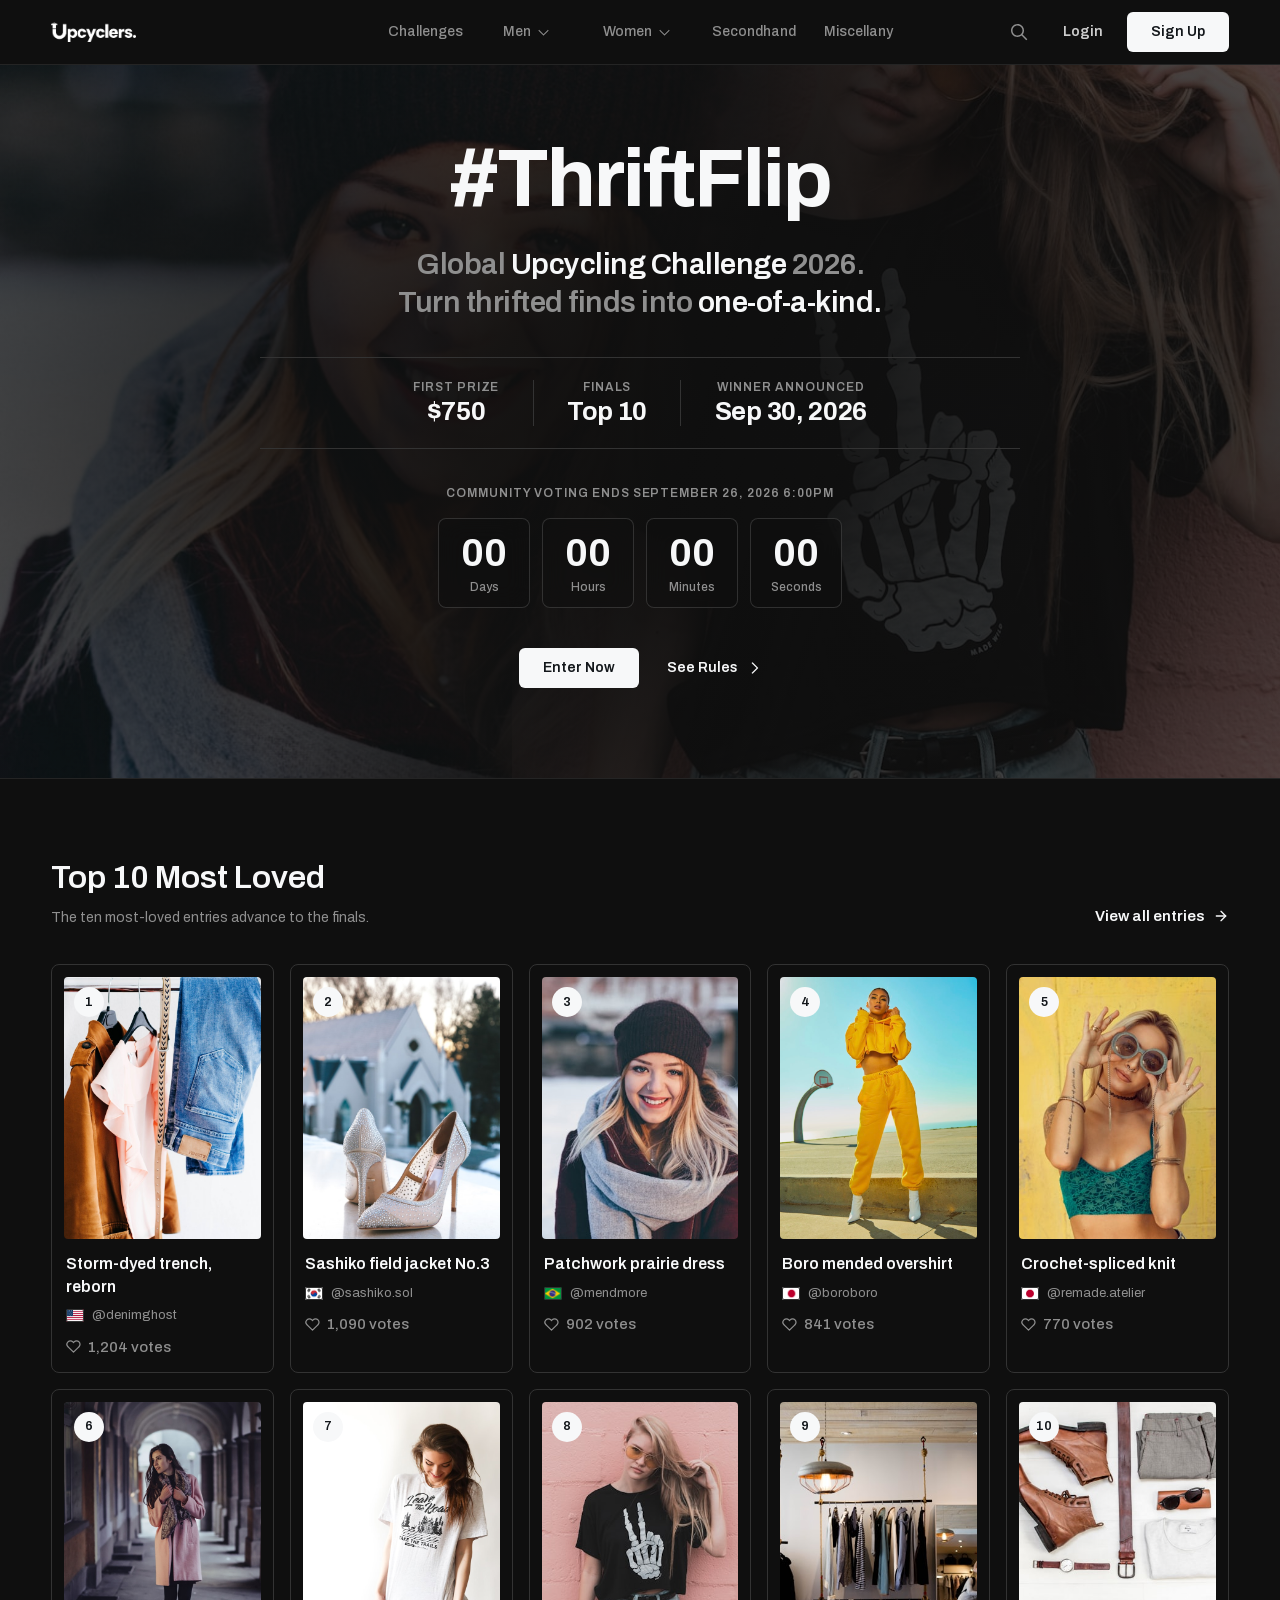
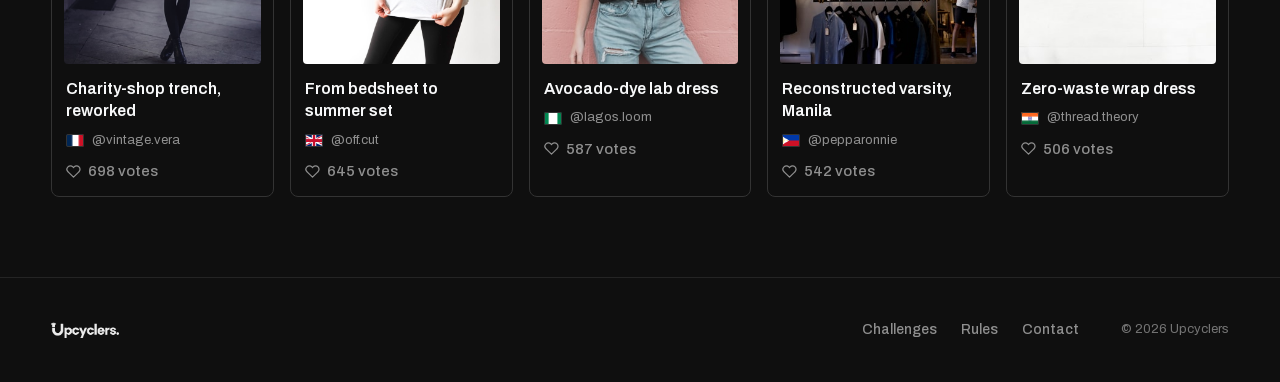
